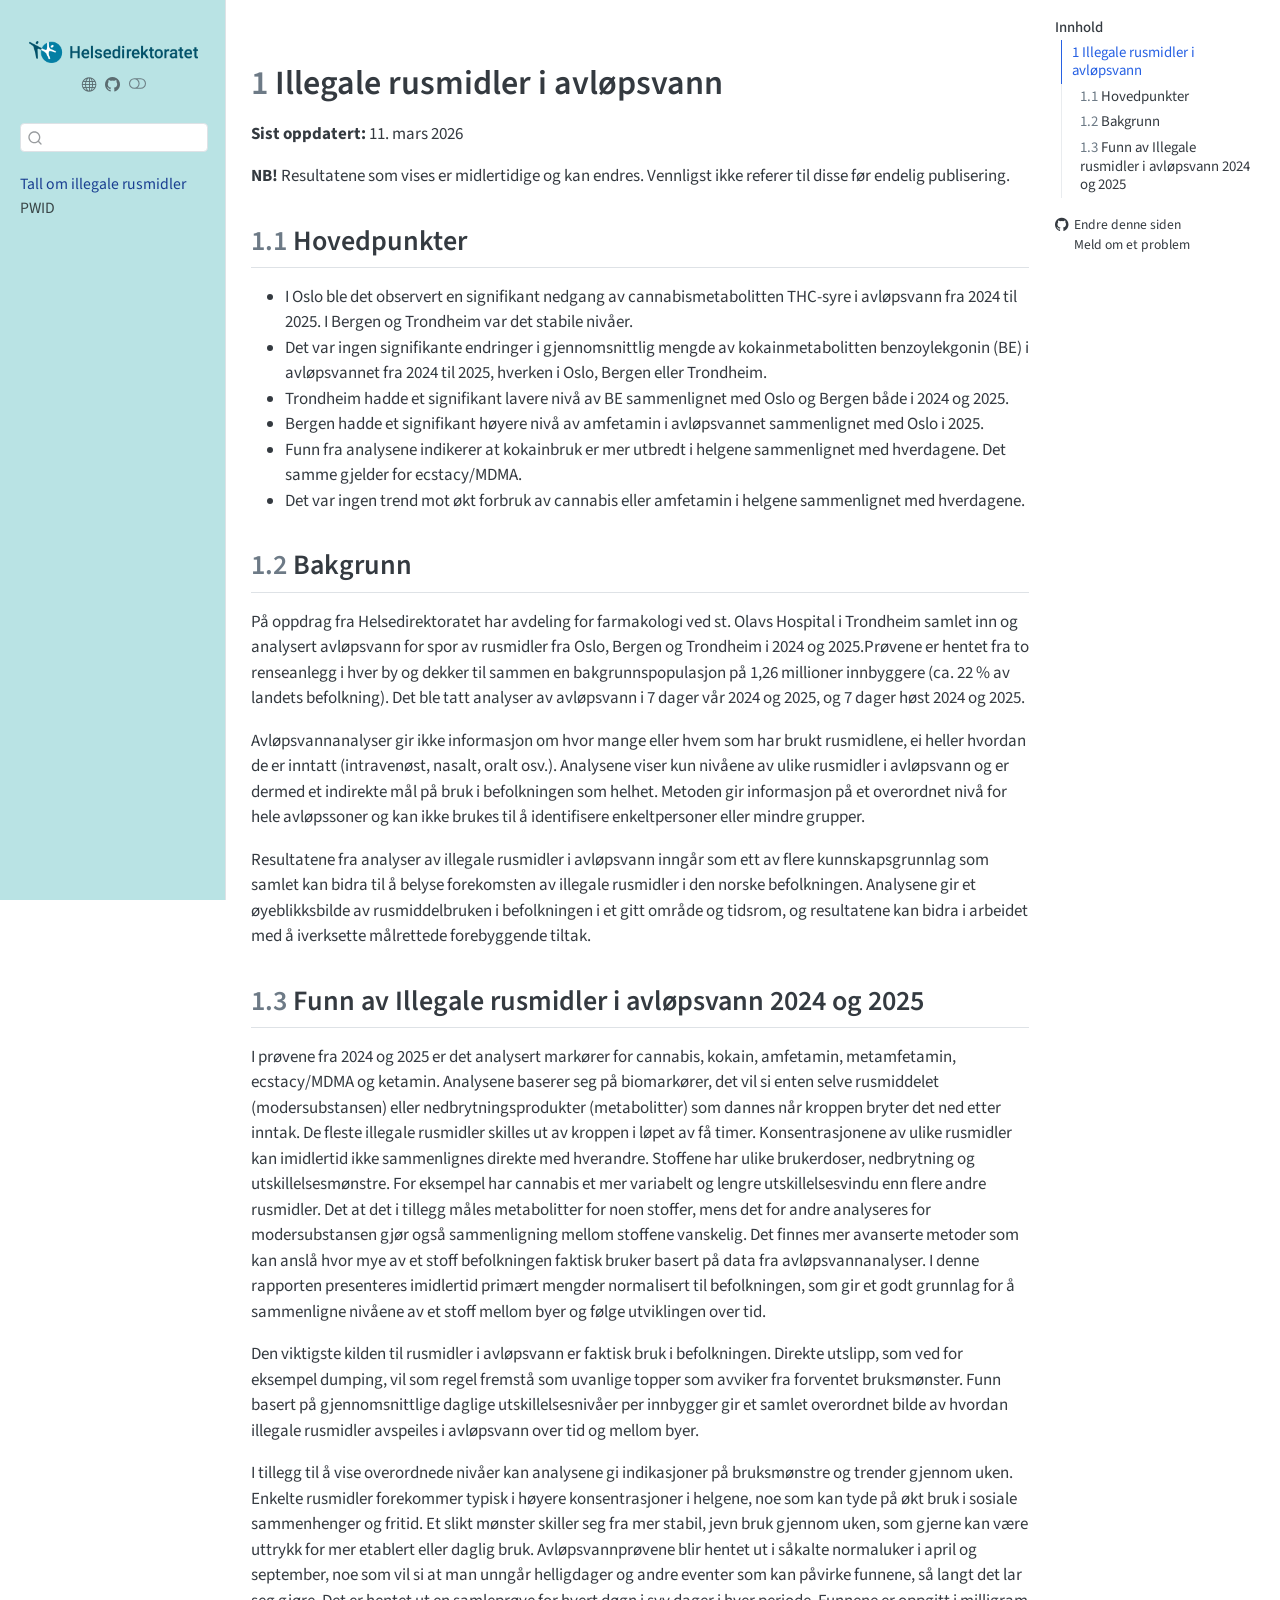
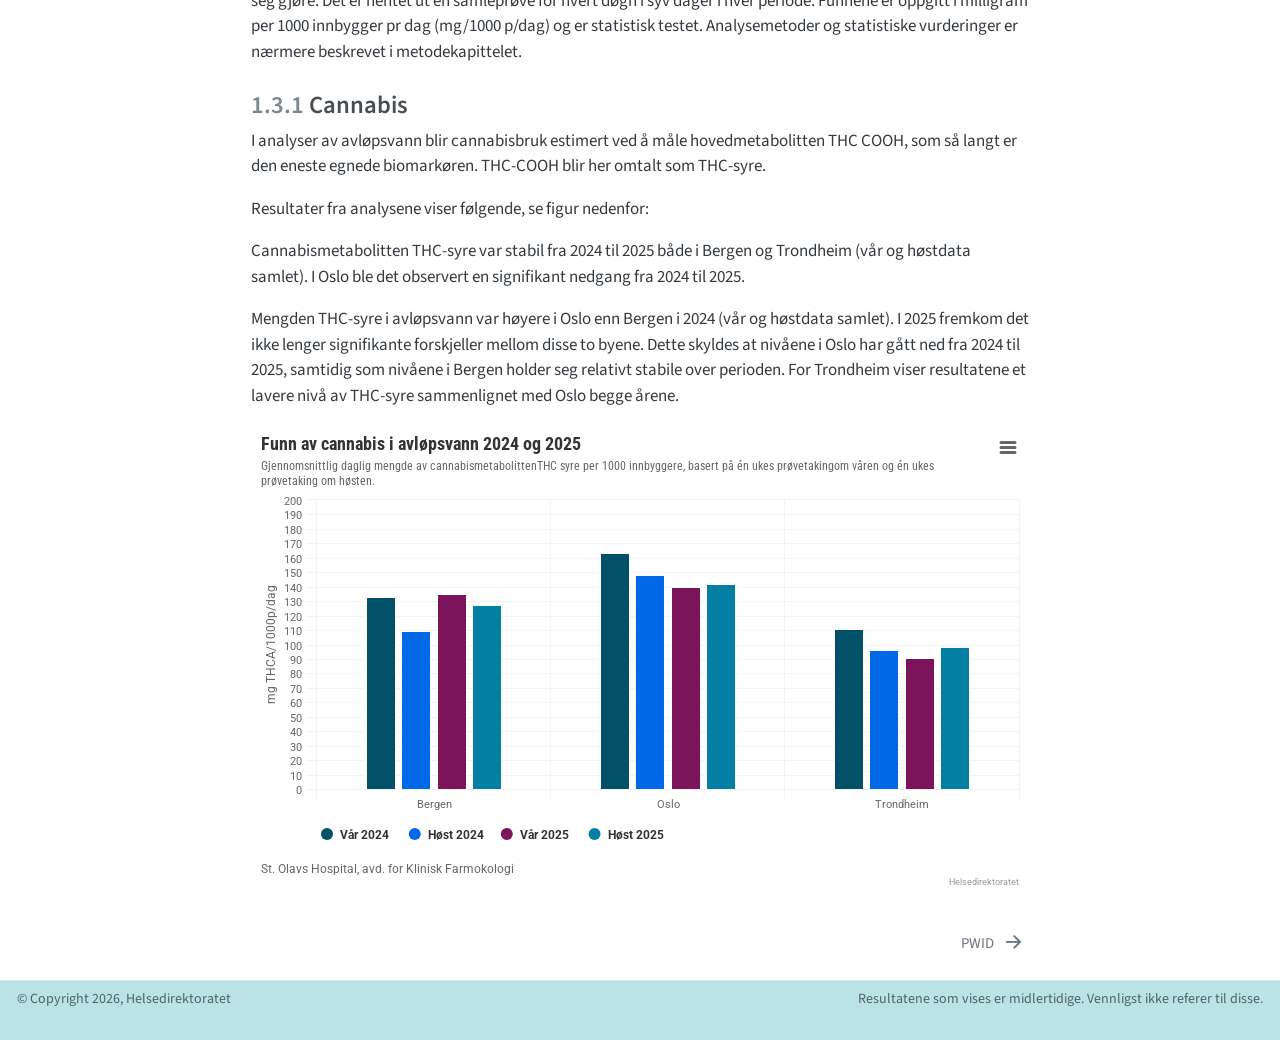
==== docs/xxxx/index.html @ 862db416 "Doc: Add PWID" ====
<!DOCTYPE html>
<html xmlns="http://www.w3.org/1999/xhtml" lang="nb" xml:lang="nb"><head>

<meta charset="utf-8">
<meta name="generator" content="quarto-1.7.31">

<meta name="viewport" content="width=device-width, initial-scale=1.0, user-scalable=yes">


<title>Illegale rusmidler i avløpsvann</title>
<style>
code{white-space: pre-wrap;}
span.smallcaps{font-variant: small-caps;}
div.columns{display: flex; gap: min(4vw, 1.5em);}
div.column{flex: auto; overflow-x: auto;}
div.hanging-indent{margin-left: 1.5em; text-indent: -1.5em;}
ul.task-list{list-style: none;}
ul.task-list li input[type="checkbox"] {
  width: 0.8em;
  margin: 0 0.8em 0.2em -1em; /* quarto-specific, see https://github.com/quarto-dev/quarto-cli/issues/4556 */ 
  vertical-align: middle;
}
</style>


<script src="site_libs/quarto-nav/quarto-nav.js"></script>
<script src="site_libs/clipboard/clipboard.min.js"></script>
<script src="site_libs/quarto-search/autocomplete.umd.js"></script>
<script src="site_libs/quarto-search/fuse.min.js"></script>
<script src="site_libs/quarto-search/quarto-search.js"></script>
<meta name="quarto:offset" content="./">
<link href="./pwid.html" rel="next">
<script src="site_libs/quarto-html/quarto.js" type="module"></script>
<script src="site_libs/quarto-html/tabsets/tabsets.js" type="module"></script>
<script src="site_libs/quarto-html/popper.min.js"></script>
<script src="site_libs/quarto-html/tippy.umd.min.js"></script>
<script src="site_libs/quarto-html/anchor.min.js"></script>
<link href="site_libs/quarto-html/tippy.css" rel="stylesheet">
<link href="site_libs/quarto-html/quarto-syntax-highlighting-e1a5c8363afafaef2c763b6775fbf3ca.css" rel="stylesheet" class="quarto-color-scheme" id="quarto-text-highlighting-styles">
<link href="site_libs/quarto-html/quarto-syntax-highlighting-dark-8ef56b68f8fa1e9d2ba328e99e439f80.css" rel="stylesheet" class="quarto-color-scheme quarto-color-alternate" id="quarto-text-highlighting-styles">
<link href="site_libs/quarto-html/quarto-syntax-highlighting-e1a5c8363afafaef2c763b6775fbf3ca.css" rel="stylesheet" class="quarto-color-scheme-extra" id="quarto-text-highlighting-styles">
<script src="site_libs/bootstrap/bootstrap.min.js"></script>
<link href="site_libs/bootstrap/bootstrap-icons.css" rel="stylesheet">
<link href="site_libs/bootstrap/bootstrap-5ebce737c451630e04c8a25c752bc3a4.min.css" rel="stylesheet" append-hash="true" class="quarto-color-scheme" id="quarto-bootstrap" data-mode="light">
<link href="site_libs/bootstrap/bootstrap-dark-c4351ed1343ed066347c7cedeca41dad.min.css" rel="stylesheet" append-hash="true" class="quarto-color-scheme quarto-color-alternate" id="quarto-bootstrap" data-mode="dark">
<link href="site_libs/bootstrap/bootstrap-5ebce737c451630e04c8a25c752bc3a4.min.css" rel="stylesheet" append-hash="true" class="quarto-color-scheme-extra" id="quarto-bootstrap" data-mode="light">
<script id="quarto-search-options" type="application/json">{
  "location": "sidebar",
  "copy-button": false,
  "collapse-after": 3,
  "panel-placement": "start",
  "type": "textbox",
  "limit": 50,
  "keyboard-shortcut": [
    "f",
    "/",
    "s"
  ],
  "show-item-context": false,
  "language": {
    "search-no-results-text": "Ingen resultater",
    "search-matching-documents-text": "Samsvarende dokumenter",
    "search-copy-link-title": "Kopier link for å søke",
    "search-hide-matches-text": "Skjul ytterlige resultater",
    "search-more-match-text": "annet resultat i dette dokumentet",
    "search-more-matches-text": "andre resultater i dette dokumentet",
    "search-clear-button-title": "Tøm",
    "search-text-placeholder": "",
    "search-detached-cancel-button-title": "Avbryt",
    "search-submit-button-title": "Send inn",
    "search-label": "Søk",
    "search-placeholder": "Søk"
  }
}</script>
<link href="site_libs/htmltools-fill-0.5.9/fill.css" rel="stylesheet">

<script src="site_libs/htmlwidgets-1.6.4/htmlwidgets.js"></script>

<script src="site_libs/jquery-3.5.1/jquery.min.js"></script>

<script src="site_libs/proj4js-2.3.15/proj4.js"></script>

<link href="site_libs/highcharts-9.3.1/css/motion.css" rel="stylesheet">

<script src="site_libs/highcharts-9.3.1/highcharts.js"></script>

<script src="site_libs/highcharts-9.3.1/highcharts-3d.js"></script>

<script src="site_libs/highcharts-9.3.1/highcharts-more.js"></script>

<script src="site_libs/highcharts-9.3.1/modules/stock.js"></script>

<script src="site_libs/highcharts-9.3.1/modules/map.js"></script>

<script src="site_libs/highcharts-9.3.1/modules/data.js"></script>

<script src="site_libs/highcharts-9.3.1/modules/exporting.js"></script>

<script src="site_libs/highcharts-9.3.1/modules/offline-exporting.js"></script>

<script src="site_libs/highcharts-9.3.1/modules/drilldown.js"></script>

<script src="site_libs/highcharts-9.3.1/modules/item-series.js"></script>

<script src="site_libs/highcharts-9.3.1/modules/overlapping-datalabels.js"></script>

<script src="site_libs/highcharts-9.3.1/modules/annotations.js"></script>

<script src="site_libs/highcharts-9.3.1/modules/export-data.js"></script>

<script src="site_libs/highcharts-9.3.1/modules/funnel.js"></script>

<script src="site_libs/highcharts-9.3.1/modules/heatmap.js"></script>

<script src="site_libs/highcharts-9.3.1/modules/treemap.js"></script>

<script src="site_libs/highcharts-9.3.1/modules/sankey.js"></script>

<script src="site_libs/highcharts-9.3.1/modules/dependency-wheel.js"></script>

<script src="site_libs/highcharts-9.3.1/modules/organization.js"></script>

<script src="site_libs/highcharts-9.3.1/modules/solid-gauge.js"></script>

<script src="site_libs/highcharts-9.3.1/modules/streamgraph.js"></script>

<script src="site_libs/highcharts-9.3.1/modules/sunburst.js"></script>

<script src="site_libs/highcharts-9.3.1/modules/vector.js"></script>

<script src="site_libs/highcharts-9.3.1/modules/wordcloud.js"></script>

<script src="site_libs/highcharts-9.3.1/modules/xrange.js"></script>

<script src="site_libs/highcharts-9.3.1/modules/tilemap.js"></script>

<script src="site_libs/highcharts-9.3.1/modules/venn.js"></script>

<script src="site_libs/highcharts-9.3.1/modules/gantt.js"></script>

<script src="site_libs/highcharts-9.3.1/modules/timeline.js"></script>

<script src="site_libs/highcharts-9.3.1/modules/parallel-coordinates.js"></script>

<script src="site_libs/highcharts-9.3.1/modules/bullet.js"></script>

<script src="site_libs/highcharts-9.3.1/modules/coloraxis.js"></script>

<script src="site_libs/highcharts-9.3.1/modules/dumbbell.js"></script>

<script src="site_libs/highcharts-9.3.1/modules/lollipop.js"></script>

<script src="site_libs/highcharts-9.3.1/modules/series-label.js"></script>

<script src="site_libs/highcharts-9.3.1/plugins/motion.js"></script>

<script src="site_libs/highcharts-9.3.1/custom/reset.js"></script>

<script src="site_libs/highcharts-9.3.1/modules/boost.js"></script>

<script src="site_libs/highchart-binding-0.9.4/highchart.js"></script>

<script src="site_libs/accessibility.js-9.3.1/accessibility.js"></script>



<link rel="stylesheet" href="styles.css">
<link rel="stylesheet" href="assets/sidebar.css">
</head>

<body class="nav-sidebar docked quarto-light"><script id="quarto-html-before-body" type="application/javascript">
    const toggleBodyColorMode = (bsSheetEl) => {
      const mode = bsSheetEl.getAttribute("data-mode");
      const bodyEl = window.document.querySelector("body");
      if (mode === "dark") {
        bodyEl.classList.add("quarto-dark");
        bodyEl.classList.remove("quarto-light");
      } else {
        bodyEl.classList.add("quarto-light");
        bodyEl.classList.remove("quarto-dark");
      }
    }
    const toggleBodyColorPrimary = () => {
      const bsSheetEl = window.document.querySelector("link#quarto-bootstrap:not([rel=disabled-stylesheet])");
      if (bsSheetEl) {
        toggleBodyColorMode(bsSheetEl);
      }
    }
    const setColorSchemeToggle = (alternate) => {
      const toggles = window.document.querySelectorAll('.quarto-color-scheme-toggle');
      for (let i=0; i < toggles.length; i++) {
        const toggle = toggles[i];
        if (toggle) {
          if (alternate) {
            toggle.classList.add("alternate");
          } else {
            toggle.classList.remove("alternate");
          }
        }
      }
    };
    const toggleColorMode = (alternate) => {
      // Switch the stylesheets
      const primaryStylesheets = window.document.querySelectorAll('link.quarto-color-scheme:not(.quarto-color-alternate)');
      const alternateStylesheets = window.document.querySelectorAll('link.quarto-color-scheme.quarto-color-alternate');
      manageTransitions('#quarto-margin-sidebar .nav-link', false);
      if (alternate) {
        // note: dark is layered on light, we don't disable primary!
        enableStylesheet(alternateStylesheets);
        for (const sheetNode of alternateStylesheets) {
          if (sheetNode.id === "quarto-bootstrap") {
            toggleBodyColorMode(sheetNode);
          }
        }
      } else {
        disableStylesheet(alternateStylesheets);
        enableStylesheet(primaryStylesheets)
        toggleBodyColorPrimary();
      }
      manageTransitions('#quarto-margin-sidebar .nav-link', true);
      // Switch the toggles
      setColorSchemeToggle(alternate)
      // Hack to workaround the fact that safari doesn't
      // properly recolor the scrollbar when toggling (#1455)
      if (navigator.userAgent.indexOf('Safari') > 0 && navigator.userAgent.indexOf('Chrome') == -1) {
        manageTransitions("body", false);
        window.scrollTo(0, 1);
        setTimeout(() => {
          window.scrollTo(0, 0);
          manageTransitions("body", true);
        }, 40);
      }
    }
    const disableStylesheet = (stylesheets) => {
      for (let i=0; i < stylesheets.length; i++) {
        const stylesheet = stylesheets[i];
        stylesheet.rel = 'disabled-stylesheet';
      }
    }
    const enableStylesheet = (stylesheets) => {
      for (let i=0; i < stylesheets.length; i++) {
        const stylesheet = stylesheets[i];
        if(stylesheet.rel !== 'stylesheet') { // for Chrome, which will still FOUC without this check
          stylesheet.rel = 'stylesheet';
        }
      }
    }
    const manageTransitions = (selector, allowTransitions) => {
      const els = window.document.querySelectorAll(selector);
      for (let i=0; i < els.length; i++) {
        const el = els[i];
        if (allowTransitions) {
          el.classList.remove('notransition');
        } else {
          el.classList.add('notransition');
        }
      }
    }
    const isFileUrl = () => {
      return window.location.protocol === 'file:';
    }
    const hasAlternateSentinel = () => {
      let styleSentinel = getColorSchemeSentinel();
      if (styleSentinel !== null) {
        return styleSentinel === "alternate";
      } else {
        return false;
      }
    }
    const setStyleSentinel = (alternate) => {
      const value = alternate ? "alternate" : "default";
      if (!isFileUrl()) {
        window.localStorage.setItem("quarto-color-scheme", value);
      } else {
        localAlternateSentinel = value;
      }
    }
    const getColorSchemeSentinel = () => {
      if (!isFileUrl()) {
        const storageValue = window.localStorage.getItem("quarto-color-scheme");
        return storageValue != null ? storageValue : localAlternateSentinel;
      } else {
        return localAlternateSentinel;
      }
    }
    const toggleGiscusIfUsed = (isAlternate, darkModeDefault) => {
      const baseTheme = document.querySelector('#giscus-base-theme')?.value ?? 'light';
      const alternateTheme = document.querySelector('#giscus-alt-theme')?.value ?? 'dark';
      let newTheme = '';
      if(authorPrefersDark) {
        newTheme = isAlternate ? baseTheme : alternateTheme;
      } else {
        newTheme = isAlternate ? alternateTheme : baseTheme;
      }
      const changeGiscusTheme = () => {
        // From: https://github.com/giscus/giscus/issues/336
        const sendMessage = (message) => {
          const iframe = document.querySelector('iframe.giscus-frame');
          if (!iframe) return;
          iframe.contentWindow.postMessage({ giscus: message }, 'https://giscus.app');
        }
        sendMessage({
          setConfig: {
            theme: newTheme
          }
        });
      }
      const isGiscussLoaded = window.document.querySelector('iframe.giscus-frame') !== null;
      if (isGiscussLoaded) {
        changeGiscusTheme();
      }
    };
    const authorPrefersDark = false;
    const darkModeDefault = authorPrefersDark;
      document.querySelector('link#quarto-text-highlighting-styles.quarto-color-scheme-extra').rel = 'disabled-stylesheet';
      document.querySelector('link#quarto-bootstrap.quarto-color-scheme-extra').rel = 'disabled-stylesheet';
    let localAlternateSentinel = darkModeDefault ? 'alternate' : 'default';
    // Dark / light mode switch
    window.quartoToggleColorScheme = () => {
      // Read the current dark / light value
      let toAlternate = !hasAlternateSentinel();
      toggleColorMode(toAlternate);
      setStyleSentinel(toAlternate);
      toggleGiscusIfUsed(toAlternate, darkModeDefault);
      window.dispatchEvent(new Event('resize'));
    };
    // Switch to dark mode if need be
    if (hasAlternateSentinel()) {
      toggleColorMode(true);
    } else {
      toggleColorMode(false);
    }
  </script>

<div id="quarto-search-results"></div>
  <header id="quarto-header" class="headroom fixed-top">
  <nav class="quarto-secondary-nav">
    <div class="container-fluid d-flex">
      <button type="button" class="quarto-btn-toggle btn" data-bs-toggle="collapse" role="button" data-bs-target=".quarto-sidebar-collapse-item" aria-controls="quarto-sidebar" aria-expanded="false" aria-label="Slå av eller på sidebarnavigering" onclick="if (window.quartoToggleHeadroom) { window.quartoToggleHeadroom(); }">
        <i class="bi bi-layout-text-sidebar-reverse"></i>
      </button>
        <nav class="quarto-page-breadcrumbs" aria-label="breadcrumb"><ol class="breadcrumb"><li class="breadcrumb-item"><a href="./index.html">Tall om illegale rusmidler</a></li></ol></nav>
        <a class="flex-grow-1" role="navigation" data-bs-toggle="collapse" data-bs-target=".quarto-sidebar-collapse-item" aria-controls="quarto-sidebar" aria-expanded="false" aria-label="Slå av eller på sidebarnavigering" onclick="if (window.quartoToggleHeadroom) { window.quartoToggleHeadroom(); }">      
        </a>
      <button type="button" class="btn quarto-search-button" aria-label="Søk" onclick="window.quartoOpenSearch();">
        <i class="bi bi-search"></i>
      </button>
    </div>
  </nav>
</header>
<!-- content -->
<div id="quarto-content" class="quarto-container page-columns page-rows-contents page-layout-article">
<!-- sidebar -->
  <nav id="quarto-sidebar" class="sidebar collapse collapse-horizontal quarto-sidebar-collapse-item sidebar-navigation docked overflow-auto">
    <div class="pt-lg-2 mt-2 text-center sidebar-header">
      <a href="./index.html" class="sidebar-logo-link">
      <img src="./assets/hdir-logo.png" alt="" class="sidebar-logo py-0 d-lg-inline d-none">
      </a>
      <div class="sidebar-tools-main tools-wide">
    <a href="https://www.hdir.no" title="Helsedirektoratet hjemmeside" class="quarto-navigation-tool px-1" aria-label="Helsedirektoratet hjemmeside"><i class="bi bi-globe"></i></a>
    <a href="https://github.com/folkehelsestats/toir" title="ToIR repo" class="quarto-navigation-tool px-1" aria-label="ToIR repo"><i class="bi bi-github"></i></a>
  <a href="" class="quarto-color-scheme-toggle quarto-navigation-tool  px-1" onclick="window.quartoToggleColorScheme(); return false;" title="Bytt mørk modus"><i class="bi"></i></a>
</div>
      </div>
        <div class="mt-2 flex-shrink-0 align-items-center">
        <div class="sidebar-search">
        <div id="quarto-search" class="" title="Søk"></div>
        </div>
        </div>
    <div class="sidebar-menu-container"> 
    <ul class="list-unstyled mt-1">
        <li class="sidebar-item">
  <div class="sidebar-item-container"> 
  <a href="./index.html" class="sidebar-item-text sidebar-link active">
 <span class="menu-text">Tall om illegale rusmidler</span></a>
  </div>
</li>
        <li class="sidebar-item">
  <div class="sidebar-item-container"> 
  <a href="./pwid.html" class="sidebar-item-text sidebar-link">
 <span class="menu-text">PWID</span></a>
  </div>
</li>
    </ul>
    </div>
</nav>
<div id="quarto-sidebar-glass" class="quarto-sidebar-collapse-item" data-bs-toggle="collapse" data-bs-target=".quarto-sidebar-collapse-item"></div>
<!-- margin-sidebar -->
    <div id="quarto-margin-sidebar" class="sidebar margin-sidebar">
        <nav id="TOC" role="doc-toc" class="toc-active" data-toc-expanded="1">
    <h2 id="toc-title">Innhold</h2>
   
  <ul>
  <li><a href="#illegale-rusmidler-i-avløpsvann" id="toc-illegale-rusmidler-i-avløpsvann" class="nav-link active" data-scroll-target="#illegale-rusmidler-i-avløpsvann"><span class="header-section-number">1</span> Illegale rusmidler i avløpsvann</a>
  <ul class="collapse">
  <li><a href="#hovedpunkter" id="toc-hovedpunkter" class="nav-link" data-scroll-target="#hovedpunkter"><span class="header-section-number">1.1</span> Hovedpunkter</a></li>
  <li><a href="#bakgrunn" id="toc-bakgrunn" class="nav-link" data-scroll-target="#bakgrunn"><span class="header-section-number">1.2</span> Bakgrunn</a></li>
  <li><a href="#funn-av-illegale-rusmidler-i-avløpsvann-2024-og-2025" id="toc-funn-av-illegale-rusmidler-i-avløpsvann-2024-og-2025" class="nav-link" data-scroll-target="#funn-av-illegale-rusmidler-i-avløpsvann-2024-og-2025"><span class="header-section-number">1.3</span> Funn av Illegale rusmidler i avløpsvann 2024 og 2025</a>
  <ul class="collapse">
  <li><a href="#cannabis" id="toc-cannabis" class="nav-link" data-scroll-target="#cannabis"><span class="header-section-number">1.3.1</span> Cannabis</a></li>
  </ul></li>
  </ul></li>
  </ul>
<div class="toc-actions"><ul><li><a href="https://github.com/folkehelsestats/toir/edit/main/index.qmd" class="toc-action"><i class="bi bi-github"></i>Endre denne siden</a></li><li><a href="https://github.com/folkehelsestats/toir/issues/new" class="toc-action"><i class="bi empty"></i>Meld om et problem</a></li></ul></div></nav>
    </div>
<!-- main -->
<main class="content" id="quarto-document-content"><header id="title-block-header" class="quarto-title-block"></header>





<section id="illegale-rusmidler-i-avløpsvann" class="level1" data-number="1">
<h1 data-number="1"><span class="header-section-number">1</span> Illegale rusmidler i avløpsvann</h1>
<p><strong>Sist oppdatert:</strong> 11. mars 2026</p>
<p><strong>NB!</strong> Resultatene som vises er midlertidige og kan endres. Vennligst ikke referer til disse før endelig publisering.</p>
<section id="hovedpunkter" class="level2" data-number="1.1">
<h2 data-number="1.1" class="anchored" data-anchor-id="hovedpunkter"><span class="header-section-number">1.1</span> Hovedpunkter</h2>
<ul>
<li>I Oslo ble det observert en signifikant nedgang av cannabismetabolitten THC-syre i avløpsvann fra 2024 til 2025. I Bergen og Trondheim var det stabile nivåer.</li>
<li>Det var ingen signifikante endringer i gjennomsnittlig mengde av kokainmetabolitten benzoylekgonin (BE) i avløpsvannet fra 2024 til 2025, hverken i Oslo, Bergen eller Trondheim.</li>
<li>Trondheim hadde et signifikant lavere nivå av BE sammenlignet med Oslo og Bergen både i 2024 og 2025.</li>
<li>Bergen hadde et signifikant høyere nivå av amfetamin i avløpsvannet sammenlignet med Oslo i 2025.</li>
<li>Funn fra analysene indikerer at kokainbruk er mer utbredt i helgene sammenlignet med hverdagene. Det samme gjelder for ecstacy/MDMA.</li>
<li>Det var ingen trend mot økt forbruk av cannabis eller amfetamin i helgene sammenlignet med hverdagene.</li>
</ul>
</section>
<section id="bakgrunn" class="level2" data-number="1.2">
<h2 data-number="1.2" class="anchored" data-anchor-id="bakgrunn"><span class="header-section-number">1.2</span> Bakgrunn</h2>
<p>På oppdrag fra Helsedirektoratet har avdeling for farmakologi ved st. Olavs Hospital i Trondheim samlet inn og analysert avløpsvann for spor av rusmidler fra Oslo, Bergen og Trondheim i 2024 og 2025.Prøvene er hentet fra to renseanlegg i hver by og dekker til sammen en bakgrunnspopulasjon på 1,26 millioner innbyggere (ca. 22 % av landets befolkning). Det ble tatt analyser av avløpsvann i 7 dager vår 2024 og 2025, og 7 dager høst 2024 og 2025.</p>
<p>Avløpsvannanalyser gir ikke informasjon om hvor mange eller hvem som har brukt rusmidlene, ei heller hvordan de er inntatt (intravenøst, nasalt, oralt osv.). Analysene viser kun nivåene av ulike rusmidler i avløpsvann og er dermed et indirekte mål på bruk i befolkningen som helhet. Metoden gir informasjon på et overordnet nivå for hele avløpssoner og kan ikke brukes til å identifisere enkeltpersoner eller mindre grupper.</p>
<p>Resultatene fra analyser av illegale rusmidler i avløpsvann inngår som ett av flere kunnskapsgrunnlag som samlet kan bidra til å belyse forekomsten av illegale rusmidler i den norske befolkningen. Analysene gir et øyeblikksbilde av rusmiddelbruken i befolkningen i et gitt område og tidsrom, og resultatene kan bidra i arbeidet med å iverksette målrettede forebyggende tiltak.</p>
</section>
<section id="funn-av-illegale-rusmidler-i-avløpsvann-2024-og-2025" class="level2" data-number="1.3">
<h2 data-number="1.3" class="anchored" data-anchor-id="funn-av-illegale-rusmidler-i-avløpsvann-2024-og-2025"><span class="header-section-number">1.3</span> Funn av Illegale rusmidler i avløpsvann 2024 og 2025</h2>
<p>I prøvene fra 2024 og 2025 er det analysert markører for cannabis, kokain, amfetamin, metamfetamin, ecstacy/MDMA og ketamin. Analysene baserer seg på biomarkører, det vil si enten selve rusmiddelet (modersubstansen) eller nedbrytningsprodukter (metabolitter) som dannes når kroppen bryter det ned etter inntak. De fleste illegale rusmidler skilles ut av kroppen i løpet av få timer. Konsentrasjonene av ulike rusmidler kan imidlertid ikke sammenlignes direkte med hverandre. Stoffene har ulike brukerdoser, nedbrytning og utskillelsesmønstre. For eksempel har cannabis et mer variabelt og lengre utskillelsesvindu enn flere andre rusmidler. Det at det i tillegg måles metabolitter for noen stoffer, mens det for andre analyseres for modersubstansen gjør også sammenligning mellom stoffene vanskelig. Det finnes mer avanserte metoder som kan anslå hvor mye av et stoff befolkningen faktisk bruker basert på data fra avløpsvannanalyser. I denne rapporten presenteres imidlertid primært mengder normalisert til befolkningen, som gir et godt grunnlag for å sammenligne nivåene av et stoff mellom byer og følge utviklingen over tid.</p>
<p>Den viktigste kilden til rusmidler i avløpsvann er faktisk bruk i befolkningen. Direkte utslipp, som ved for eksempel dumping, vil som regel fremstå som uvanlige topper som avviker fra forventet bruksmønster. Funn basert på gjennomsnittlige daglige utskillelsesnivåer per innbygger gir et samlet overordnet bilde av hvordan illegale rusmidler avspeiles i avløpsvann over tid og mellom byer.</p>
<p>I tillegg til å vise overordnede nivåer kan analysene gi indikasjoner på bruksmønstre og trender gjennom uken. Enkelte rusmidler forekommer typisk i høyere konsentrasjoner i helgene, noe som kan tyde på økt bruk i sosiale sammenhenger og fritid. Et slikt mønster skiller seg fra mer stabil, jevn bruk gjennom uken, som gjerne kan være uttrykk for mer etablert eller daglig bruk. Avløpsvannprøvene blir hentet ut i såkalte normaluker i april og september, noe som vil si at man unngår helligdager og andre eventer som kan påvirke funnene, så langt det lar seg gjøre. Det er hentet ut en samleprøve for hvert døgn i syv dager i hver periode. Funnene er oppgitt i milligram per 1000 innbygger pr dag (mg/1000 p/dag) og er statistisk testet. Analysemetoder og statistiske vurderinger er nærmere beskrevet i metodekapittelet.</p>
<section id="cannabis" class="level3" data-number="1.3.1">
<h3 data-number="1.3.1" class="anchored" data-anchor-id="cannabis"><span class="header-section-number">1.3.1</span> Cannabis</h3>
<p>I analyser av avløpsvann blir cannabisbruk estimert ved å måle hovedmetabolitten THC COOH, som så langt er den eneste egnede biomarkøren. THC-COOH blir her omtalt som THC-syre.</p>
<p>Resultater fra analysene viser følgende, se figur nedenfor:</p>
<p>Cannabismetabolitten THC-syre var stabil fra 2024 til 2025 både i Bergen og Trondheim (vår og høstdata samlet). I Oslo ble det observert en signifikant nedgang fra 2024 til 2025.</p>
<p>Mengden THC-syre i avløpsvann var høyere i Oslo enn Bergen i 2024 (vår og høstdata samlet). I 2025 fremkom det ikke lenger signifikante forskjeller mellom disse to byene. Dette skyldes at nivåene i Oslo har gått ned fra 2024 til 2025, samtidig som nivåene i Bergen holder seg relativt stabile over perioden. For Trondheim viser resultatene et lavere nivå av THC-syre sammenlignet med Oslo begge årene.</p>
<div class="cell">
<div class="cell-output-display">
<div class="highchart html-widget html-fill-item" id="htmlwidget-53296869362941bd651f" style="width:100%;height:464px;"></div>
<script type="application/json" data-for="htmlwidget-53296869362941bd651f">{"x":{"hc_opts":{"chart":{"reflow":true,"inverted":false},"title":{"text":"Funn av cannabis i avløpsvann 2024 og 2025"},"yAxis":{"title":{"text":"mg THCA/1000p/dag"},"labels":{"format":"{value}"},"tickInterval":10,"min":0,"max":200},"credits":{"enabled":true,"text":"Helsedirektoratet","href":"https://www.helsedirektoratet.no/"},"exporting":{"enabled":true,"filename":"highdir-figure","accessibility":{"enabled":true}},"boost":{"enabled":false},"plotOptions":{"series":{"label":{"enabled":false},"turboThreshold":0},"treemap":{"layoutAlgorithm":"squarified"}},"xAxis":{"title":{"text":null},"categories":["Bergen","Oslo","Trondheim"],"tickInterval":1,"labels":{"step":1}},"subtitle":{"text":"Gjennomsnittlig daglig mengde av cannabismetabolittenTHC syre per 1000 innbyggere, basert på én ukes prøvetakingom våren og én ukes prøvetaking om høsten."},"caption":{"text":"St. Olavs Hospital, avd. for Klinisk Farmokologi"},"tooltip":{"useHTML":true,"shared":true,"headerFormat":"<span style=\"font-size:14px;font-weight:bold;\">{point.key}<\/span><br/>","pointFormat":"<span style=\"color:{series.color}\">●<\/span> <span style=\"color:black\">{series.name}<\/span>: <b>{point.y}<\/b><br/>"},"legend":{"align":"left","verticalAlign":"bottom","layout":"horizontal","x":50,"y":0},"series":[{"group":"group","data":[{"ukedag":"uke","by":"Bergen","tid":"Vår 2024","kort":"V24","val":133,"x_index":0,"x":0,"y":133},{"ukedag":"uke","by":"Oslo","tid":"Vår 2024","kort":"V24","val":163,"x_index":1,"x":1,"y":163},{"ukedag":"uke","by":"Trondheim","tid":"Vår 2024","kort":"V24","val":111,"x_index":2,"x":2,"y":111}],"type":"column","name":"Vår 2024","color":"#025169","states":{"hover":{"brightness":0.2}},"point":{"events":{"mouseOver":"function(){\n         var c=this.series.chart, i=this.x;\n         c.xAxis[0].removePlotBand('hb');\n         c.xAxis[0].addPlotBand({id:'hb',from:i-0.4,to:i+0.4,\n           color:'rgba(204, 211, 255, 0.25)',zIndex:0});\n       }","mouseOut":"function(){ this.series.chart.xAxis[0].removePlotBand('hb'); }"}}},{"group":"group","data":[{"ukedag":"uke","by":"Bergen","tid":"Høst 2024","kort":"H24","val":109,"x_index":0,"x":0,"y":109},{"ukedag":"uke","by":"Oslo","tid":"Høst 2024","kort":"H24","val":148,"x_index":1,"x":1,"y":148},{"ukedag":"uke","by":"Trondheim","tid":"Høst 2024","kort":"H24","val":96,"x_index":2,"x":2,"y":96}],"type":"column","name":"Høst 2024","color":"#0069E8","states":{"hover":{"brightness":0.2}},"point":{"events":{"mouseOver":"function(){\n         var c=this.series.chart, i=this.x;\n         c.xAxis[0].removePlotBand('hb');\n         c.xAxis[0].addPlotBand({id:'hb',from:i-0.4,to:i+0.4,\n           color:'rgba(204, 211, 255, 0.25)',zIndex:0});\n       }","mouseOut":"function(){ this.series.chart.xAxis[0].removePlotBand('hb'); }"}}},{"group":"group","data":[{"ukedag":"uke","by":"Bergen","tid":"Vår 2025","kort":"V25","val":135,"x_index":0,"x":0,"y":135},{"ukedag":"uke","by":"Oslo","tid":"Vår 2025","kort":"V25","val":140,"x_index":1,"x":1,"y":140},{"ukedag":"uke","by":"Trondheim","tid":"Vår 2025","kort":"V25","val":91,"x_index":2,"x":2,"y":91}],"type":"column","name":"Vår 2025","color":"#7C145C","states":{"hover":{"brightness":0.2}},"point":{"events":{"mouseOver":"function(){\n         var c=this.series.chart, i=this.x;\n         c.xAxis[0].removePlotBand('hb');\n         c.xAxis[0].addPlotBand({id:'hb',from:i-0.4,to:i+0.4,\n           color:'rgba(204, 211, 255, 0.25)',zIndex:0});\n       }","mouseOut":"function(){ this.series.chart.xAxis[0].removePlotBand('hb'); }"}}},{"group":"group","data":[{"ukedag":"uke","by":"Bergen","tid":"Høst 2025","kort":"H25","val":127,"x_index":0,"x":0,"y":127},{"ukedag":"uke","by":"Oslo","tid":"Høst 2025","kort":"H25","val":142,"x_index":1,"x":1,"y":142},{"ukedag":"uke","by":"Trondheim","tid":"Høst 2025","kort":"H25","val":98,"x_index":2,"x":2,"y":98}],"type":"column","name":"Høst 2025","color":"#047FA4","states":{"hover":{"brightness":0.2}},"point":{"events":{"mouseOver":"function(){\n         var c=this.series.chart, i=this.x;\n         c.xAxis[0].removePlotBand('hb');\n         c.xAxis[0].addPlotBand({id:'hb',from:i-0.4,to:i+0.4,\n           color:'rgba(204, 211, 255, 0.25)',zIndex:0});\n       }","mouseOut":"function(){ this.series.chart.xAxis[0].removePlotBand('hb'); }"}}}]},"theme":{"colors":["#d35400","#2980b9","#2ecc71","#f1c40f","#2c3e50","#7f8c8d"],"chart":{"style":{"fontFamily":"Roboto","color":"#666666"}},"title":{"align":"left","style":{"fontFamily":"Roboto Condensed","fontWeight":"bold"}},"subtitle":{"align":"left","style":{"fontFamily":"Roboto Condensed"}},"legend":{"align":"right","verticalAlign":"bottom"},"xAxis":{"gridLineWidth":1,"gridLineColor":"#F3F3F3","lineColor":"#F3F3F3","minorGridLineColor":"#F3F3F3","tickColor":"#F3F3F3","tickWidth":1},"yAxis":{"gridLineColor":"#F3F3F3","lineColor":"#F3F3F3","minorGridLineColor":"#F3F3F3","tickColor":"#F3F3F3","tickWidth":1},"plotOptions":{"line":{"marker":{"enabled":false}},"spline":{"marker":{"enabled":false}},"area":{"marker":{"enabled":false}},"areaspline":{"marker":{"enabled":false}},"arearange":{"marker":{"enabled":false}},"bubble":{"maxSize":"10%"}}},"conf_opts":{"global":{"Date":null,"VMLRadialGradientURL":"http =//code.highcharts.com/list(version)/gfx/vml-radial-gradient.png","canvasToolsURL":"http =//code.highcharts.com/list(version)/modules/canvas-tools.js","getTimezoneOffset":null,"timezoneOffset":0,"useUTC":true},"lang":{"contextButtonTitle":"Chart context menu","decimalPoint":".","downloadCSV":"Download CSV","downloadJPEG":"Download JPEG image","downloadPDF":"Download PDF document","downloadPNG":"Download PNG image","downloadSVG":"Download SVG vector image","downloadXLS":"Download XLS","drillUpText":"◁ Back to {series.name}","exitFullscreen":"Exit from full screen","exportData":{"annotationHeader":"Annotations","categoryDatetimeHeader":"DateTime","categoryHeader":"Category"},"hideData":"Hide data table","invalidDate":null,"loading":"Loading...","months":["January","February","March","April","May","June","July","August","September","October","November","December"],"noData":"No data to display","numericSymbolMagnitude":1000,"numericSymbols":["k","M","G","T","P","E"],"printChart":"Print chart","resetZoom":"Reset zoom","resetZoomTitle":"Reset zoom level 1:1","shortMonths":["Jan","Feb","Mar","Apr","May","Jun","Jul","Aug","Sep","Oct","Nov","Dec"],"shortWeekdays":["Sat","Sun","Mon","Tue","Wed","Thu","Fri"],"thousandsSep":" ","viewData":"View data table","viewFullscreen":"View in full screen","weekdays":["Sunday","Monday","Tuesday","Wednesday","Thursday","Friday","Saturday"]}},"type":"chart","fonts":["Roboto","Roboto+Condensed"],"debug":false},"evals":["hc_opts.series.0.point.events.mouseOver","hc_opts.series.0.point.events.mouseOut","hc_opts.series.1.point.events.mouseOver","hc_opts.series.1.point.events.mouseOut","hc_opts.series.2.point.events.mouseOver","hc_opts.series.2.point.events.mouseOut","hc_opts.series.3.point.events.mouseOver","hc_opts.series.3.point.events.mouseOut"],"jsHooks":[]}</script>
</div>
</div>


</section>
</section>
</section>

</main> <!-- /main -->
<script id="quarto-html-after-body" type="application/javascript">
  window.document.addEventListener("DOMContentLoaded", function (event) {
    // Ensure there is a toggle, if there isn't float one in the top right
    if (window.document.querySelector('.quarto-color-scheme-toggle') === null) {
      const a = window.document.createElement('a');
      a.classList.add('top-right');
      a.classList.add('quarto-color-scheme-toggle');
      a.href = "";
      a.onclick = function() { try { window.quartoToggleColorScheme(); } catch {} return false; };
      const i = window.document.createElement("i");
      i.classList.add('bi');
      a.appendChild(i);
      window.document.body.appendChild(a);
    }
    setColorSchemeToggle(hasAlternateSentinel())
    const icon = "";
    const anchorJS = new window.AnchorJS();
    anchorJS.options = {
      placement: 'right',
      icon: icon
    };
    anchorJS.add('.anchored');
    const isCodeAnnotation = (el) => {
      for (const clz of el.classList) {
        if (clz.startsWith('code-annotation-')) {                     
          return true;
        }
      }
      return false;
    }
    const onCopySuccess = function(e) {
      // button target
      const button = e.trigger;
      // don't keep focus
      button.blur();
      // flash "checked"
      button.classList.add('code-copy-button-checked');
      var currentTitle = button.getAttribute("title");
      button.setAttribute("title", "Kopiert!");
      let tooltip;
      if (window.bootstrap) {
        button.setAttribute("data-bs-toggle", "tooltip");
        button.setAttribute("data-bs-placement", "left");
        button.setAttribute("data-bs-title", "Kopiert!");
        tooltip = new bootstrap.Tooltip(button, 
          { trigger: "manual", 
            customClass: "code-copy-button-tooltip",
            offset: [0, -8]});
        tooltip.show();    
      }
      setTimeout(function() {
        if (tooltip) {
          tooltip.hide();
          button.removeAttribute("data-bs-title");
          button.removeAttribute("data-bs-toggle");
          button.removeAttribute("data-bs-placement");
        }
        button.setAttribute("title", currentTitle);
        button.classList.remove('code-copy-button-checked');
      }, 1000);
      // clear code selection
      e.clearSelection();
    }
    const getTextToCopy = function(trigger) {
        const codeEl = trigger.previousElementSibling.cloneNode(true);
        for (const childEl of codeEl.children) {
          if (isCodeAnnotation(childEl)) {
            childEl.remove();
          }
        }
        return codeEl.innerText;
    }
    const clipboard = new window.ClipboardJS('.code-copy-button:not([data-in-quarto-modal])', {
      text: getTextToCopy
    });
    clipboard.on('success', onCopySuccess);
    if (window.document.getElementById('quarto-embedded-source-code-modal')) {
      const clipboardModal = new window.ClipboardJS('.code-copy-button[data-in-quarto-modal]', {
        text: getTextToCopy,
        container: window.document.getElementById('quarto-embedded-source-code-modal')
      });
      clipboardModal.on('success', onCopySuccess);
    }
      var localhostRegex = new RegExp(/^(?:http|https):\/\/localhost\:?[0-9]*\//);
      var mailtoRegex = new RegExp(/^mailto:/);
        var filterRegex = new RegExp("https:\/\/www\.helsedirektoratet\.no\/rapporter\/tall-om-illegale-rusmidler");
      var isInternal = (href) => {
          return filterRegex.test(href) || localhostRegex.test(href) || mailtoRegex.test(href);
      }
      // Inspect non-navigation links and adorn them if external
     var links = window.document.querySelectorAll('a[href]:not(.nav-link):not(.navbar-brand):not(.toc-action):not(.sidebar-link):not(.sidebar-item-toggle):not(.pagination-link):not(.no-external):not([aria-hidden]):not(.dropdown-item):not(.quarto-navigation-tool):not(.about-link)');
      for (var i=0; i<links.length; i++) {
        const link = links[i];
        if (!isInternal(link.href)) {
          // undo the damage that might have been done by quarto-nav.js in the case of
          // links that we want to consider external
          if (link.dataset.originalHref !== undefined) {
            link.href = link.dataset.originalHref;
          }
        }
      }
    function tippyHover(el, contentFn, onTriggerFn, onUntriggerFn) {
      const config = {
        allowHTML: true,
        maxWidth: 500,
        delay: 100,
        arrow: false,
        appendTo: function(el) {
            return el.parentElement;
        },
        interactive: true,
        interactiveBorder: 10,
        theme: 'quarto',
        placement: 'bottom-start',
      };
      if (contentFn) {
        config.content = contentFn;
      }
      if (onTriggerFn) {
        config.onTrigger = onTriggerFn;
      }
      if (onUntriggerFn) {
        config.onUntrigger = onUntriggerFn;
      }
      window.tippy(el, config); 
    }
    const noterefs = window.document.querySelectorAll('a[role="doc-noteref"]');
    for (var i=0; i<noterefs.length; i++) {
      const ref = noterefs[i];
      tippyHover(ref, function() {
        // use id or data attribute instead here
        let href = ref.getAttribute('data-footnote-href') || ref.getAttribute('href');
        try { href = new URL(href).hash; } catch {}
        const id = href.replace(/^#\/?/, "");
        const note = window.document.getElementById(id);
        if (note) {
          return note.innerHTML;
        } else {
          return "";
        }
      });
    }
    const xrefs = window.document.querySelectorAll('a.quarto-xref');
    const processXRef = (id, note) => {
      // Strip column container classes
      const stripColumnClz = (el) => {
        el.classList.remove("page-full", "page-columns");
        if (el.children) {
          for (const child of el.children) {
            stripColumnClz(child);
          }
        }
      }
      stripColumnClz(note)
      if (id === null || id.startsWith('sec-')) {
        // Special case sections, only their first couple elements
        const container = document.createElement("div");
        if (note.children && note.children.length > 2) {
          container.appendChild(note.children[0].cloneNode(true));
          for (let i = 1; i < note.children.length; i++) {
            const child = note.children[i];
            if (child.tagName === "P" && child.innerText === "") {
              continue;
            } else {
              container.appendChild(child.cloneNode(true));
              break;
            }
          }
          if (window.Quarto?.typesetMath) {
            window.Quarto.typesetMath(container);
          }
          return container.innerHTML
        } else {
          if (window.Quarto?.typesetMath) {
            window.Quarto.typesetMath(note);
          }
          return note.innerHTML;
        }
      } else {
        // Remove any anchor links if they are present
        const anchorLink = note.querySelector('a.anchorjs-link');
        if (anchorLink) {
          anchorLink.remove();
        }
        if (window.Quarto?.typesetMath) {
          window.Quarto.typesetMath(note);
        }
        if (note.classList.contains("callout")) {
          return note.outerHTML;
        } else {
          return note.innerHTML;
        }
      }
    }
    for (var i=0; i<xrefs.length; i++) {
      const xref = xrefs[i];
      tippyHover(xref, undefined, function(instance) {
        instance.disable();
        let url = xref.getAttribute('href');
        let hash = undefined; 
        if (url.startsWith('#')) {
          hash = url;
        } else {
          try { hash = new URL(url).hash; } catch {}
        }
        if (hash) {
          const id = hash.replace(/^#\/?/, "");
          const note = window.document.getElementById(id);
          if (note !== null) {
            try {
              const html = processXRef(id, note.cloneNode(true));
              instance.setContent(html);
            } finally {
              instance.enable();
              instance.show();
            }
          } else {
            // See if we can fetch this
            fetch(url.split('#')[0])
            .then(res => res.text())
            .then(html => {
              const parser = new DOMParser();
              const htmlDoc = parser.parseFromString(html, "text/html");
              const note = htmlDoc.getElementById(id);
              if (note !== null) {
                const html = processXRef(id, note);
                instance.setContent(html);
              } 
            }).finally(() => {
              instance.enable();
              instance.show();
            });
          }
        } else {
          // See if we can fetch a full url (with no hash to target)
          // This is a special case and we should probably do some content thinning / targeting
          fetch(url)
          .then(res => res.text())
          .then(html => {
            const parser = new DOMParser();
            const htmlDoc = parser.parseFromString(html, "text/html");
            const note = htmlDoc.querySelector('main.content');
            if (note !== null) {
              // This should only happen for chapter cross references
              // (since there is no id in the URL)
              // remove the first header
              if (note.children.length > 0 && note.children[0].tagName === "HEADER") {
                note.children[0].remove();
              }
              const html = processXRef(null, note);
              instance.setContent(html);
            } 
          }).finally(() => {
            instance.enable();
            instance.show();
          });
        }
      }, function(instance) {
      });
    }
        let selectedAnnoteEl;
        const selectorForAnnotation = ( cell, annotation) => {
          let cellAttr = 'data-code-cell="' + cell + '"';
          let lineAttr = 'data-code-annotation="' +  annotation + '"';
          const selector = 'span[' + cellAttr + '][' + lineAttr + ']';
          return selector;
        }
        const selectCodeLines = (annoteEl) => {
          const doc = window.document;
          const targetCell = annoteEl.getAttribute("data-target-cell");
          const targetAnnotation = annoteEl.getAttribute("data-target-annotation");
          const annoteSpan = window.document.querySelector(selectorForAnnotation(targetCell, targetAnnotation));
          const lines = annoteSpan.getAttribute("data-code-lines").split(",");
          const lineIds = lines.map((line) => {
            return targetCell + "-" + line;
          })
          let top = null;
          let height = null;
          let parent = null;
          if (lineIds.length > 0) {
              //compute the position of the single el (top and bottom and make a div)
              const el = window.document.getElementById(lineIds[0]);
              top = el.offsetTop;
              height = el.offsetHeight;
              parent = el.parentElement.parentElement;
            if (lineIds.length > 1) {
              const lastEl = window.document.getElementById(lineIds[lineIds.length - 1]);
              const bottom = lastEl.offsetTop + lastEl.offsetHeight;
              height = bottom - top;
            }
            if (top !== null && height !== null && parent !== null) {
              // cook up a div (if necessary) and position it 
              let div = window.document.getElementById("code-annotation-line-highlight");
              if (div === null) {
                div = window.document.createElement("div");
                div.setAttribute("id", "code-annotation-line-highlight");
                div.style.position = 'absolute';
                parent.appendChild(div);
              }
              div.style.top = top - 2 + "px";
              div.style.height = height + 4 + "px";
              div.style.left = 0;
              let gutterDiv = window.document.getElementById("code-annotation-line-highlight-gutter");
              if (gutterDiv === null) {
                gutterDiv = window.document.createElement("div");
                gutterDiv.setAttribute("id", "code-annotation-line-highlight-gutter");
                gutterDiv.style.position = 'absolute';
                const codeCell = window.document.getElementById(targetCell);
                const gutter = codeCell.querySelector('.code-annotation-gutter');
                gutter.appendChild(gutterDiv);
              }
              gutterDiv.style.top = top - 2 + "px";
              gutterDiv.style.height = height + 4 + "px";
            }
            selectedAnnoteEl = annoteEl;
          }
        };
        const unselectCodeLines = () => {
          const elementsIds = ["code-annotation-line-highlight", "code-annotation-line-highlight-gutter"];
          elementsIds.forEach((elId) => {
            const div = window.document.getElementById(elId);
            if (div) {
              div.remove();
            }
          });
          selectedAnnoteEl = undefined;
        };
          // Handle positioning of the toggle
      window.addEventListener(
        "resize",
        throttle(() => {
          elRect = undefined;
          if (selectedAnnoteEl) {
            selectCodeLines(selectedAnnoteEl);
          }
        }, 10)
      );
      function throttle(fn, ms) {
      let throttle = false;
      let timer;
        return (...args) => {
          if(!throttle) { // first call gets through
              fn.apply(this, args);
              throttle = true;
          } else { // all the others get throttled
              if(timer) clearTimeout(timer); // cancel #2
              timer = setTimeout(() => {
                fn.apply(this, args);
                timer = throttle = false;
              }, ms);
          }
        };
      }
        // Attach click handler to the DT
        const annoteDls = window.document.querySelectorAll('dt[data-target-cell]');
        for (const annoteDlNode of annoteDls) {
          annoteDlNode.addEventListener('click', (event) => {
            const clickedEl = event.target;
            if (clickedEl !== selectedAnnoteEl) {
              unselectCodeLines();
              const activeEl = window.document.querySelector('dt[data-target-cell].code-annotation-active');
              if (activeEl) {
                activeEl.classList.remove('code-annotation-active');
              }
              selectCodeLines(clickedEl);
              clickedEl.classList.add('code-annotation-active');
            } else {
              // Unselect the line
              unselectCodeLines();
              clickedEl.classList.remove('code-annotation-active');
            }
          });
        }
    const findCites = (el) => {
      const parentEl = el.parentElement;
      if (parentEl) {
        const cites = parentEl.dataset.cites;
        if (cites) {
          return {
            el,
            cites: cites.split(' ')
          };
        } else {
          return findCites(el.parentElement)
        }
      } else {
        return undefined;
      }
    };
    var bibliorefs = window.document.querySelectorAll('a[role="doc-biblioref"]');
    for (var i=0; i<bibliorefs.length; i++) {
      const ref = bibliorefs[i];
      const citeInfo = findCites(ref);
      if (citeInfo) {
        tippyHover(citeInfo.el, function() {
          var popup = window.document.createElement('div');
          citeInfo.cites.forEach(function(cite) {
            var citeDiv = window.document.createElement('div');
            citeDiv.classList.add('hanging-indent');
            citeDiv.classList.add('csl-entry');
            var biblioDiv = window.document.getElementById('ref-' + cite);
            if (biblioDiv) {
              citeDiv.innerHTML = biblioDiv.innerHTML;
            }
            popup.appendChild(citeDiv);
          });
          return popup.innerHTML;
        });
      }
    }
  });
  </script>
<nav class="page-navigation">
  <div class="nav-page nav-page-previous">
  </div>
  <div class="nav-page nav-page-next">
      <a href="./pwid.html" class="pagination-link" aria-label="PWID">
        <span class="nav-page-text">PWID</span> <i class="bi bi-arrow-right-short"></i>
      </a>
  </div>
</nav>
</div> <!-- /content -->
<footer class="footer">
  <div class="nav-footer">
    <div class="nav-footer-left">
<p>© Copyright 2026, Helsedirektoratet</p>
</div>   
    <div class="nav-footer-center">
      &nbsp;
    <div class="toc-actions d-sm-block d-md-none"><ul><li><a href="https://github.com/folkehelsestats/toir/edit/main/index.qmd" class="toc-action"><i class="bi bi-github"></i>Endre denne siden</a></li><li><a href="https://github.com/folkehelsestats/toir/issues/new" class="toc-action"><i class="bi empty"></i>Meld om et problem</a></li></ul></div></div>
    <div class="nav-footer-right">
<p>Resultatene som vises er midlertidige. Vennligst ikke referer til disse.</p>
</div>
  </div>
</footer>




</body></html>
---- docs/xxxx/site_libs/quarto-html/tippy.css ----
.tippy-box[data-animation=fade][data-state=hidden]{opacity:0}[data-tippy-root]{max-width:calc(100vw - 10px)}.tippy-box{position:relative;background-color:#333;color:#fff;border-radius:4px;font-size:14px;line-height:1.4;white-space:normal;outline:0;transition-property:transform,visibility,opacity}.tippy-box[data-placement^=top]>.tippy-arrow{bottom:0}.tippy-box[data-placement^=top]>.tippy-arrow:before{bottom:-7px;left:0;border-width:8px 8px 0;border-top-color:initial;transform-origin:center top}.tippy-box[data-placement^=bottom]>.tippy-arrow{top:0}.tippy-box[data-placement^=bottom]>.tippy-arrow:before{top:-7px;left:0;border-width:0 8px 8px;border-bottom-color:initial;transform-origin:center bottom}.tippy-box[data-placement^=left]>.tippy-arrow{right:0}.tippy-box[data-placement^=left]>.tippy-arrow:before{border-width:8px 0 8px 8px;border-left-color:initial;right:-7px;transform-origin:center left}.tippy-box[data-placement^=right]>.tippy-arrow{left:0}.tippy-box[data-placement^=right]>.tippy-arrow:before{left:-7px;border-width:8px 8px 8px 0;border-right-color:initial;transform-origin:center right}.tippy-box[data-inertia][data-state=visible]{transition-timing-function:cubic-bezier(.54,1.5,.38,1.11)}.tippy-arrow{width:16px;height:16px;color:#333}.tippy-arrow:before{content:"";position:absolute;border-color:transparent;border-style:solid}.tippy-content{position:relative;padding:5px 9px;z-index:1}
---- docs/xxxx/site_libs/quarto-html/quarto-syntax-highlighting-e1a5c8363afafaef2c763b6775fbf3ca.css ----
/* quarto syntax highlight colors */
:root {
  --quarto-hl-ot-color: #003B4F;
  --quarto-hl-at-color: #657422;
  --quarto-hl-ss-color: #20794D;
  --quarto-hl-an-color: #5E5E5E;
  --quarto-hl-fu-color: #4758AB;
  --quarto-hl-st-color: #20794D;
  --quarto-hl-cf-color: #003B4F;
  --quarto-hl-op-color: #5E5E5E;
  --quarto-hl-er-color: #AD0000;
  --quarto-hl-bn-color: #AD0000;
  --quarto-hl-al-color: #AD0000;
  --quarto-hl-va-color: #111111;
  --quarto-hl-bu-color: inherit;
  --quarto-hl-ex-color: inherit;
  --quarto-hl-pp-color: #AD0000;
  --quarto-hl-in-color: #5E5E5E;
  --quarto-hl-vs-color: #20794D;
  --quarto-hl-wa-color: #5E5E5E;
  --quarto-hl-do-color: #5E5E5E;
  --quarto-hl-im-color: #00769E;
  --quarto-hl-ch-color: #20794D;
  --quarto-hl-dt-color: #AD0000;
  --quarto-hl-fl-color: #AD0000;
  --quarto-hl-co-color: #5E5E5E;
  --quarto-hl-cv-color: #5E5E5E;
  --quarto-hl-cn-color: #8f5902;
  --quarto-hl-sc-color: #5E5E5E;
  --quarto-hl-dv-color: #AD0000;
  --quarto-hl-kw-color: #003B4F;
}

/* other quarto variables */
:root {
  --quarto-font-monospace: SFMono-Regular, Menlo, Monaco, Consolas, "Liberation Mono", "Courier New", monospace;
}

/* syntax highlight based on Pandoc's rules */
pre > code.sourceCode > span {
  color: #003B4F;
}

code.sourceCode > span {
  color: #003B4F;
}

div.sourceCode,
div.sourceCode pre.sourceCode {
  color: #003B4F;
}

/* Normal */
code span {
  color: #003B4F;
}

/* Alert */
code span.al {
  color: #AD0000;
  font-style: inherit;
}

/* Annotation */
code span.an {
  color: #5E5E5E;
  font-style: inherit;
}

/* Attribute */
code span.at {
  color: #657422;
  font-style: inherit;
}

/* BaseN */
code span.bn {
  color: #AD0000;
  font-style: inherit;
}

/* BuiltIn */
code span.bu {
  font-style: inherit;
}

/* ControlFlow */
code span.cf {
  color: #003B4F;
  font-weight: bold;
  font-style: inherit;
}

/* Char */
code span.ch {
  color: #20794D;
  font-style: inherit;
}

/* Constant */
code span.cn {
  color: #8f5902;
  font-style: inherit;
}

/* Comment */
code span.co {
  color: #5E5E5E;
  font-style: inherit;
}

/* CommentVar */
code span.cv {
  color: #5E5E5E;
  font-style: italic;
}

/* Documentation */
code span.do {
  color: #5E5E5E;
  font-style: italic;
}

/* DataType */
code span.dt {
  color: #AD0000;
  font-style: inherit;
}

/* DecVal */
code span.dv {
  color: #AD0000;
  font-style: inherit;
}

/* Error */
code span.er {
  color: #AD0000;
  font-style: inherit;
}

/* Extension */
code span.ex {
  font-style: inherit;
}

/* Float */
code span.fl {
  color: #AD0000;
  font-style: inherit;
}

/* Function */
code span.fu {
  color: #4758AB;
  font-style: inherit;
}

/* Import */
code span.im {
  color: #00769E;
  font-style: inherit;
}

/* Information */
code span.in {
  color: #5E5E5E;
  font-style: inherit;
}

/* Keyword */
code span.kw {
  color: #003B4F;
  font-weight: bold;
  font-style: inherit;
}

/* Operator */
code span.op {
  color: #5E5E5E;
  font-style: inherit;
}

/* Other */
code span.ot {
  color: #003B4F;
  font-style: inherit;
}

/* Preprocessor */
code span.pp {
  color: #AD0000;
  font-style: inherit;
}

/* SpecialChar */
code span.sc {
  color: #5E5E5E;
  font-style: inherit;
}

/* SpecialString */
code span.ss {
  color: #20794D;
  font-style: inherit;
}

/* String */
code span.st {
  color: #20794D;
  font-style: inherit;
}

/* Variable */
code span.va {
  color: #111111;
  font-style: inherit;
}

/* VerbatimString */
code span.vs {
  color: #20794D;
  font-style: inherit;
}

/* Warning */
code span.wa {
  color: #5E5E5E;
  font-style: italic;
}

.prevent-inlining {
  content: "</";
}

/*# sourceMappingURL=c735b2cac6c846c1abc72f5ce1520814.css.map */
---- docs/xxxx/site_libs/quarto-html/quarto-syntax-highlighting-dark-8ef56b68f8fa1e9d2ba328e99e439f80.css ----
/* quarto syntax highlight colors */
:root {
  --quarto-hl-al-color: #f07178;
  --quarto-hl-an-color: #d4d0ab;
  --quarto-hl-at-color: #00e0e0;
  --quarto-hl-bn-color: #d4d0ab;
  --quarto-hl-bu-color: #abe338;
  --quarto-hl-ch-color: #abe338;
  --quarto-hl-co-color: #f8f8f2;
  --quarto-hl-cv-color: #ffd700;
  --quarto-hl-cn-color: #ffd700;
  --quarto-hl-cf-color: #ffa07a;
  --quarto-hl-dt-color: #ffa07a;
  --quarto-hl-dv-color: #d4d0ab;
  --quarto-hl-do-color: #f8f8f2;
  --quarto-hl-er-color: #f07178;
  --quarto-hl-ex-color: #00e0e0;
  --quarto-hl-fl-color: #d4d0ab;
  --quarto-hl-fu-color: #ffa07a;
  --quarto-hl-im-color: #abe338;
  --quarto-hl-in-color: #d4d0ab;
  --quarto-hl-kw-color: #ffa07a;
  --quarto-hl-op-color: #ffa07a;
  --quarto-hl-ot-color: #00e0e0;
  --quarto-hl-pp-color: #dcc6e0;
  --quarto-hl-re-color: #00e0e0;
  --quarto-hl-sc-color: #abe338;
  --quarto-hl-ss-color: #abe338;
  --quarto-hl-st-color: #abe338;
  --quarto-hl-va-color: #00e0e0;
  --quarto-hl-vs-color: #abe338;
  --quarto-hl-wa-color: #dcc6e0;
}

/* other quarto variables */
:root {
  --quarto-font-monospace: SFMono-Regular, Menlo, Monaco, Consolas, "Liberation Mono", "Courier New", monospace;
}

/* syntax highlight based on Pandoc's rules */
pre > code.sourceCode > span {
  color: #f8f8f2;
}

code.sourceCode > span {
  color: #f8f8f2;
}

div.sourceCode,
div.sourceCode pre.sourceCode {
  color: #f8f8f2;
}

/* Normal */
code span {
  color: #f8f8f2;
}

/* Alert */
code span.al {
  color: #f07178;
}

/* Annotation */
code span.an {
  color: #d4d0ab;
}

/* Attribute */
code span.at {
  color: #00e0e0;
}

/* BaseN */
code span.bn {
  color: #d4d0ab;
}

/* BuiltIn */
code span.bu {
  color: #abe338;
}

/* ControlFlow */
code span.cf {
  font-weight: bold;
  color: #ffa07a;
}

/* Char */
code span.ch {
  color: #abe338;
}

/* Constant */
code span.cn {
  color: #ffd700;
}

/* Comment */
code span.co {
  font-style: italic;
  color: #f8f8f2;
}

/* CommentVar */
code span.cv {
  color: #ffd700;
}

/* Documentation */
code span.do {
  color: #f8f8f2;
}

/* DataType */
code span.dt {
  color: #ffa07a;
}

/* DecVal */
code span.dv {
  color: #d4d0ab;
}

/* Error */
code span.er {
  color: #f07178;
  text-decoration: underline;
}

/* Extension */
code span.ex {
  font-weight: bold;
  color: #00e0e0;
}

/* Float */
code span.fl {
  color: #d4d0ab;
}

/* Function */
code span.fu {
  color: #ffa07a;
}

/* Import */
code span.im {
  color: #abe338;
}

/* Information */
code span.in {
  color: #d4d0ab;
}

/* Keyword */
code span.kw {
  font-weight: bold;
  color: #ffa07a;
}

/* Operator */
code span.op {
  color: #ffa07a;
}

/* Other */
code span.ot {
  color: #00e0e0;
}

/* Preprocessor */
code span.pp {
  color: #dcc6e0;
}

/* RegionMarker */
code span.re {
  background-color: #f8f8f2;
  color: #00e0e0;
}

/* SpecialChar */
code span.sc {
  color: #abe338;
}

/* SpecialString */
code span.ss {
  color: #abe338;
}

/* String */
code span.st {
  color: #abe338;
}

/* Variable */
code span.va {
  color: #00e0e0;
}

/* VerbatimString */
code span.vs {
  color: #abe338;
}

/* Warning */
code span.wa {
  color: #dcc6e0;
}

.prevent-inlining {
  content: "</";
}

/*# sourceMappingURL=cf5278f7cea5512246cb3b41cb474b3b.css.map */
---- docs/xxxx/site_libs/quarto-html/quarto-syntax-highlighting-e1a5c8363afafaef2c763b6775fbf3ca.css ----
/* quarto syntax highlight colors */
:root {
  --quarto-hl-ot-color: #003B4F;
  --quarto-hl-at-color: #657422;
  --quarto-hl-ss-color: #20794D;
  --quarto-hl-an-color: #5E5E5E;
  --quarto-hl-fu-color: #4758AB;
  --quarto-hl-st-color: #20794D;
  --quarto-hl-cf-color: #003B4F;
  --quarto-hl-op-color: #5E5E5E;
  --quarto-hl-er-color: #AD0000;
  --quarto-hl-bn-color: #AD0000;
  --quarto-hl-al-color: #AD0000;
  --quarto-hl-va-color: #111111;
  --quarto-hl-bu-color: inherit;
  --quarto-hl-ex-color: inherit;
  --quarto-hl-pp-color: #AD0000;
  --quarto-hl-in-color: #5E5E5E;
  --quarto-hl-vs-color: #20794D;
  --quarto-hl-wa-color: #5E5E5E;
  --quarto-hl-do-color: #5E5E5E;
  --quarto-hl-im-color: #00769E;
  --quarto-hl-ch-color: #20794D;
  --quarto-hl-dt-color: #AD0000;
  --quarto-hl-fl-color: #AD0000;
  --quarto-hl-co-color: #5E5E5E;
  --quarto-hl-cv-color: #5E5E5E;
  --quarto-hl-cn-color: #8f5902;
  --quarto-hl-sc-color: #5E5E5E;
  --quarto-hl-dv-color: #AD0000;
  --quarto-hl-kw-color: #003B4F;
}

/* other quarto variables */
:root {
  --quarto-font-monospace: SFMono-Regular, Menlo, Monaco, Consolas, "Liberation Mono", "Courier New", monospace;
}

/* syntax highlight based on Pandoc's rules */
pre > code.sourceCode > span {
  color: #003B4F;
}

code.sourceCode > span {
  color: #003B4F;
}

div.sourceCode,
div.sourceCode pre.sourceCode {
  color: #003B4F;
}

/* Normal */
code span {
  color: #003B4F;
}

/* Alert */
code span.al {
  color: #AD0000;
  font-style: inherit;
}

/* Annotation */
code span.an {
  color: #5E5E5E;
  font-style: inherit;
}

/* Attribute */
code span.at {
  color: #657422;
  font-style: inherit;
}

/* BaseN */
code span.bn {
  color: #AD0000;
  font-style: inherit;
}

/* BuiltIn */
code span.bu {
  font-style: inherit;
}

/* ControlFlow */
code span.cf {
  color: #003B4F;
  font-weight: bold;
  font-style: inherit;
}

/* Char */
code span.ch {
  color: #20794D;
  font-style: inherit;
}

/* Constant */
code span.cn {
  color: #8f5902;
  font-style: inherit;
}

/* Comment */
code span.co {
  color: #5E5E5E;
  font-style: inherit;
}

/* CommentVar */
code span.cv {
  color: #5E5E5E;
  font-style: italic;
}

/* Documentation */
code span.do {
  color: #5E5E5E;
  font-style: italic;
}

/* DataType */
code span.dt {
  color: #AD0000;
  font-style: inherit;
}

/* DecVal */
code span.dv {
  color: #AD0000;
  font-style: inherit;
}

/* Error */
code span.er {
  color: #AD0000;
  font-style: inherit;
}

/* Extension */
code span.ex {
  font-style: inherit;
}

/* Float */
code span.fl {
  color: #AD0000;
  font-style: inherit;
}

/* Function */
code span.fu {
  color: #4758AB;
  font-style: inherit;
}

/* Import */
code span.im {
  color: #00769E;
  font-style: inherit;
}

/* Information */
code span.in {
  color: #5E5E5E;
  font-style: inherit;
}

/* Keyword */
code span.kw {
  color: #003B4F;
  font-weight: bold;
  font-style: inherit;
}

/* Operator */
code span.op {
  color: #5E5E5E;
  font-style: inherit;
}

/* Other */
code span.ot {
  color: #003B4F;
  font-style: inherit;
}

/* Preprocessor */
code span.pp {
  color: #AD0000;
  font-style: inherit;
}

/* SpecialChar */
code span.sc {
  color: #5E5E5E;
  font-style: inherit;
}

/* SpecialString */
code span.ss {
  color: #20794D;
  font-style: inherit;
}

/* String */
code span.st {
  color: #20794D;
  font-style: inherit;
}

/* Variable */
code span.va {
  color: #111111;
  font-style: inherit;
}

/* VerbatimString */
code span.vs {
  color: #20794D;
  font-style: inherit;
}

/* Warning */
code span.wa {
  color: #5E5E5E;
  font-style: italic;
}

.prevent-inlining {
  content: "</";
}

/*# sourceMappingURL=c735b2cac6c846c1abc72f5ce1520814.css.map */
---- docs/xxxx/site_libs/htmltools-fill-0.5.9/fill.css ----
@layer htmltools {
  .html-fill-container {
    display: flex;
    flex-direction: column;
    /* Prevent the container from expanding vertically or horizontally beyond its
    parent's constraints. */
    min-height: 0;
    min-width: 0;
  }
  .html-fill-container > .html-fill-item {
    /* Fill items can grow and shrink freely within
    available vertical space in fillable container */
    flex: 1 1 auto;
    min-height: 0;
    min-width: 0;
  }
  .html-fill-container > :not(.html-fill-item) {
    /* Prevent shrinking or growing of non-fill items */
    flex: 0 0 auto;
  }
}
---- docs/xxxx/site_libs/highcharts-9.3.1/css/motion.css ----
/* $("div:has(#play-controls)").css({"position" : "relative"})
div:has(#play-controls) {
  position : relative;
}
 */
 
.loading {
    margin-top: 10em;
    text-align: center;
    color: gray;
}

#play-controls {
    position: absolute;
    bottom: 0;
    text-align: center;
    min-width: 310px;
    max-width: 800px;
    margin: 0 auto;
    padding: 5px 0 1em 0;
}

#play-controls * {
    display: inline-block;
    vertical-align: middle;
}

#play-pause-button {
    color: #666666;
    width: 30px;
    height: 30px;
    text-align: center;
    font-size: 15px;
    cursor: pointer;
    border: 1px solid silver;
    border-radius: 3px;
    background: #f8f8f8;
}

#play-range {
    margin: 2.5%;
    width: 70%;
}

#play-output {
    color: #666666;
    font-family: Arial, Helvetica, sans-serif;
}
---- docs/xxxx/assets/sidebar.css ----
/* Adjust logo size in Quarto sidebar */
/* Force logo to appear at the top of the sidebar */
.sidebar-logo {
  display: block;
  width: 180px;       /* small */
  height: auto;      /* Preserve proportions */
  margin: 10px auto; /* Center it nicely */
}
/* /\* Force logo to appear at the top of the sidebar *\/ */
/* .sidebar-logo { */
/*   display: block; */
/*   margin: 1rem auto; */
/* } */

/* Move tools (icons) below the logo */
.sidebar-tools {
  display: flex;
  justify-content: center;
  margin-top: 0.5rem;
  margin-bottom: 1rem;
}

/* Optional: space between logo and tools */
.sidebar-logo + .sidebar-tools {
  margin-top: 0.5rem;
}

/* Optional: shrink icons if needed */
.sidebar-tools .quarto-navigation-tool {
  font-size: 1.2rem;
  margin: 0 0.4rem;
}
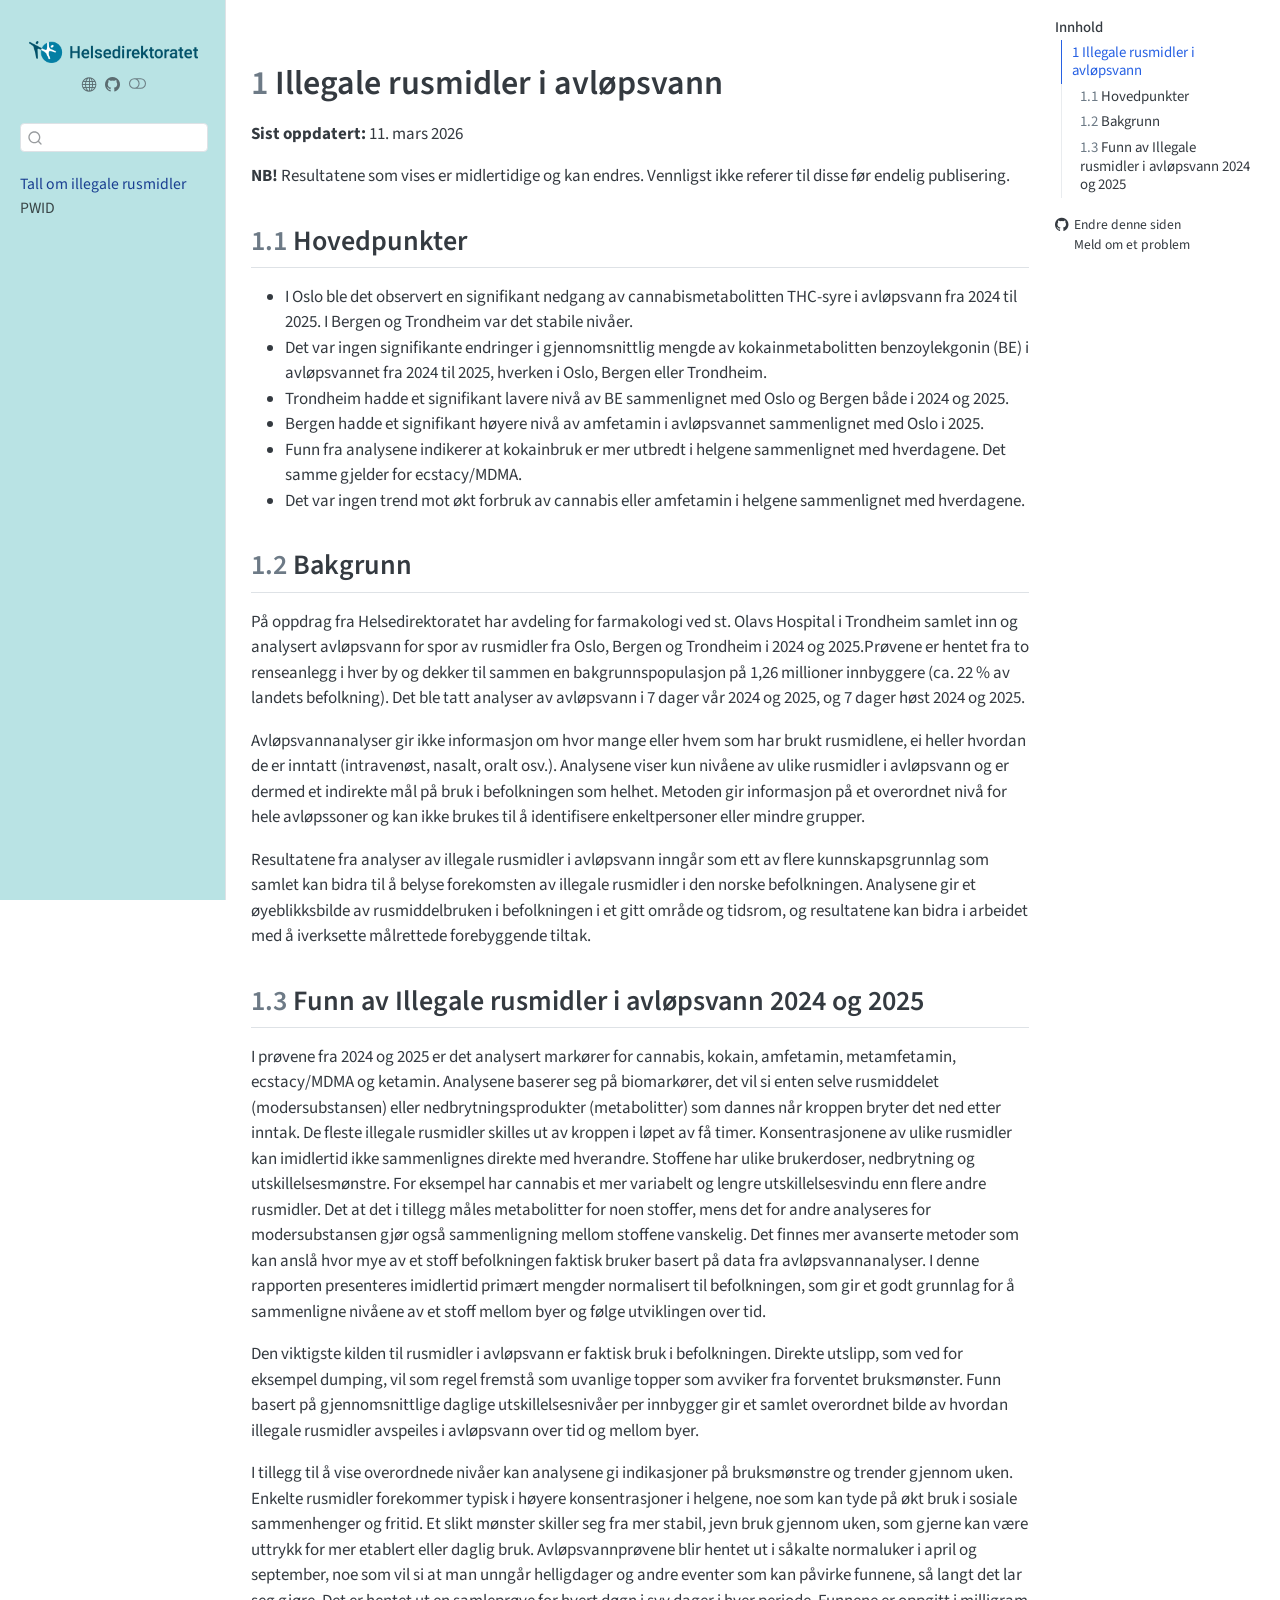
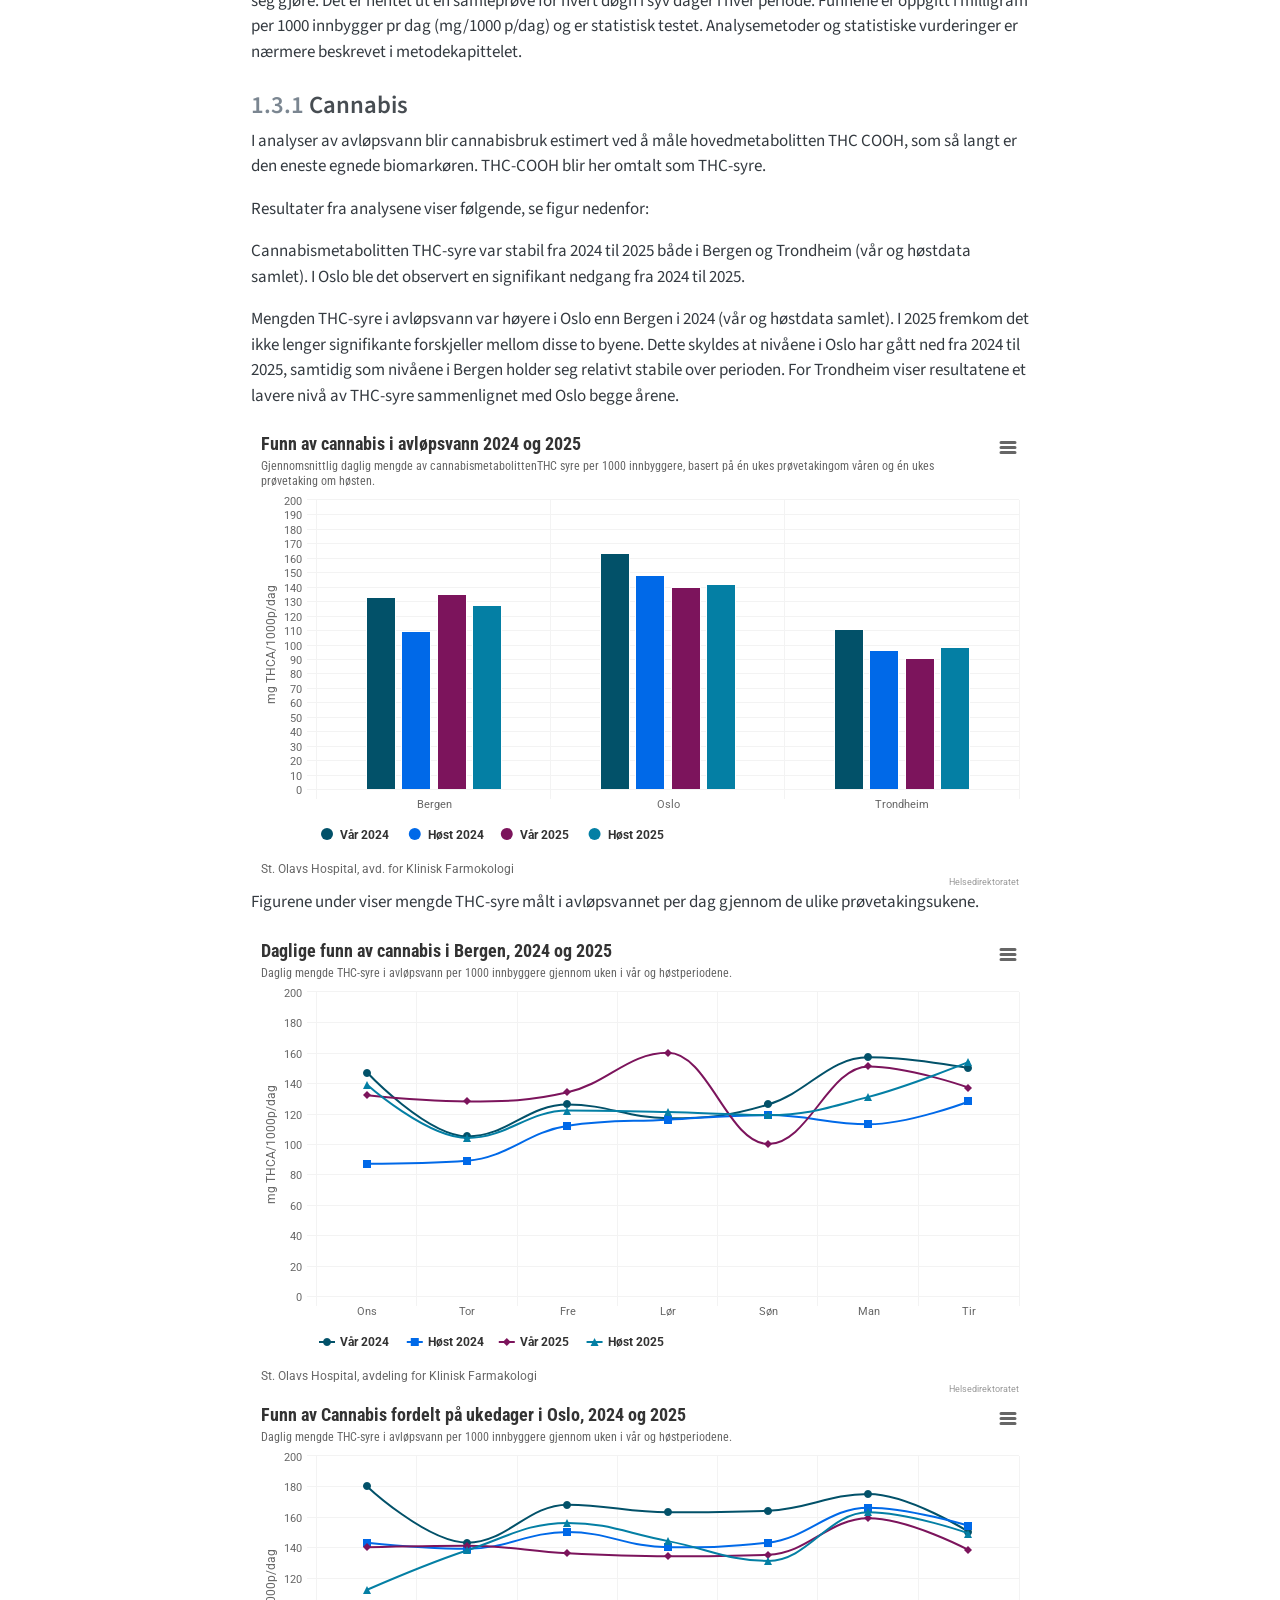
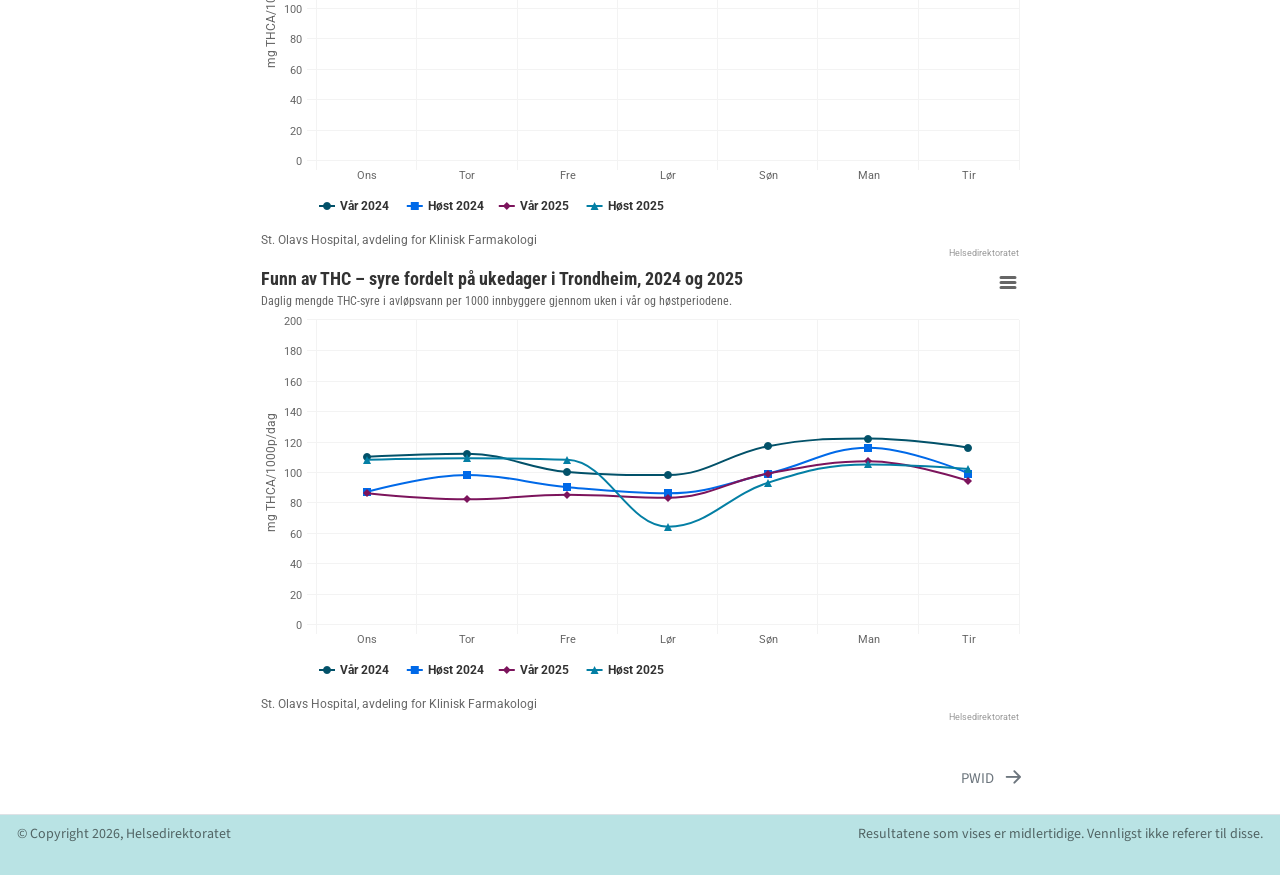
==== commit f0987dfd: "Add cannabis figures" ====
--- a/docs/xxxx/index.html
+++ b/docs/xxxx/index.html
@@ -444,8 +444,27 @@
 <p>Mengden THC-syre i avløpsvann var høyere i Oslo enn Bergen i 2024 (vår og høstdata samlet). I 2025 fremkom det ikke lenger signifikante forskjeller mellom disse to byene. Dette skyldes at nivåene i Oslo har gått ned fra 2024 til 2025, samtidig som nivåene i Bergen holder seg relativt stabile over perioden. For Trondheim viser resultatene et lavere nivå av THC-syre sammenlignet med Oslo begge årene.</p>
 <div class="cell">
 <div class="cell-output-display">
-<div class="highchart html-widget html-fill-item" id="htmlwidget-53296869362941bd651f" style="width:100%;height:464px;"></div>
-<script type="application/json" data-for="htmlwidget-53296869362941bd651f">{"x":{"hc_opts":{"chart":{"reflow":true,"inverted":false},"title":{"text":"Funn av cannabis i avløpsvann 2024 og 2025"},"yAxis":{"title":{"text":"mg THCA/1000p/dag"},"labels":{"format":"{value}"},"tickInterval":10,"min":0,"max":200},"credits":{"enabled":true,"text":"Helsedirektoratet","href":"https://www.helsedirektoratet.no/"},"exporting":{"enabled":true,"filename":"highdir-figure","accessibility":{"enabled":true}},"boost":{"enabled":false},"plotOptions":{"series":{"label":{"enabled":false},"turboThreshold":0},"treemap":{"layoutAlgorithm":"squarified"}},"xAxis":{"title":{"text":null},"categories":["Bergen","Oslo","Trondheim"],"tickInterval":1,"labels":{"step":1}},"subtitle":{"text":"Gjennomsnittlig daglig mengde av cannabismetabolittenTHC syre per 1000 innbyggere, basert på én ukes prøvetakingom våren og én ukes prøvetaking om høsten."},"caption":{"text":"St. Olavs Hospital, avd. for Klinisk Farmokologi"},"tooltip":{"useHTML":true,"shared":true,"headerFormat":"<span style=\"font-size:14px;font-weight:bold;\">{point.key}<\/span><br/>","pointFormat":"<span style=\"color:{series.color}\">●<\/span> <span style=\"color:black\">{series.name}<\/span>: <b>{point.y}<\/b><br/>"},"legend":{"align":"left","verticalAlign":"bottom","layout":"horizontal","x":50,"y":0},"series":[{"group":"group","data":[{"ukedag":"uke","by":"Bergen","tid":"Vår 2024","kort":"V24","val":133,"x_index":0,"x":0,"y":133},{"ukedag":"uke","by":"Oslo","tid":"Vår 2024","kort":"V24","val":163,"x_index":1,"x":1,"y":163},{"ukedag":"uke","by":"Trondheim","tid":"Vår 2024","kort":"V24","val":111,"x_index":2,"x":2,"y":111}],"type":"column","name":"Vår 2024","color":"#025169","states":{"hover":{"brightness":0.2}},"point":{"events":{"mouseOver":"function(){\n         var c=this.series.chart, i=this.x;\n         c.xAxis[0].removePlotBand('hb');\n         c.xAxis[0].addPlotBand({id:'hb',from:i-0.4,to:i+0.4,\n           color:'rgba(204, 211, 255, 0.25)',zIndex:0});\n       }","mouseOut":"function(){ this.series.chart.xAxis[0].removePlotBand('hb'); }"}}},{"group":"group","data":[{"ukedag":"uke","by":"Bergen","tid":"Høst 2024","kort":"H24","val":109,"x_index":0,"x":0,"y":109},{"ukedag":"uke","by":"Oslo","tid":"Høst 2024","kort":"H24","val":148,"x_index":1,"x":1,"y":148},{"ukedag":"uke","by":"Trondheim","tid":"Høst 2024","kort":"H24","val":96,"x_index":2,"x":2,"y":96}],"type":"column","name":"Høst 2024","color":"#0069E8","states":{"hover":{"brightness":0.2}},"point":{"events":{"mouseOver":"function(){\n         var c=this.series.chart, i=this.x;\n         c.xAxis[0].removePlotBand('hb');\n         c.xAxis[0].addPlotBand({id:'hb',from:i-0.4,to:i+0.4,\n           color:'rgba(204, 211, 255, 0.25)',zIndex:0});\n       }","mouseOut":"function(){ this.series.chart.xAxis[0].removePlotBand('hb'); }"}}},{"group":"group","data":[{"ukedag":"uke","by":"Bergen","tid":"Vår 2025","kort":"V25","val":135,"x_index":0,"x":0,"y":135},{"ukedag":"uke","by":"Oslo","tid":"Vår 2025","kort":"V25","val":140,"x_index":1,"x":1,"y":140},{"ukedag":"uke","by":"Trondheim","tid":"Vår 2025","kort":"V25","val":91,"x_index":2,"x":2,"y":91}],"type":"column","name":"Vår 2025","color":"#7C145C","states":{"hover":{"brightness":0.2}},"point":{"events":{"mouseOver":"function(){\n         var c=this.series.chart, i=this.x;\n         c.xAxis[0].removePlotBand('hb');\n         c.xAxis[0].addPlotBand({id:'hb',from:i-0.4,to:i+0.4,\n           color:'rgba(204, 211, 255, 0.25)',zIndex:0});\n       }","mouseOut":"function(){ this.series.chart.xAxis[0].removePlotBand('hb'); }"}}},{"group":"group","data":[{"ukedag":"uke","by":"Bergen","tid":"Høst 2025","kort":"H25","val":127,"x_index":0,"x":0,"y":127},{"ukedag":"uke","by":"Oslo","tid":"Høst 2025","kort":"H25","val":142,"x_index":1,"x":1,"y":142},{"ukedag":"uke","by":"Trondheim","tid":"Høst 2025","kort":"H25","val":98,"x_index":2,"x":2,"y":98}],"type":"column","name":"Høst 2025","color":"#047FA4","states":{"hover":{"brightness":0.2}},"point":{"events":{"mouseOver":"function(){\n         var c=this.series.chart, i=this.x;\n         c.xAxis[0].removePlotBand('hb');\n         c.xAxis[0].addPlotBand({id:'hb',from:i-0.4,to:i+0.4,\n           color:'rgba(204, 211, 255, 0.25)',zIndex:0});\n       }","mouseOut":"function(){ this.series.chart.xAxis[0].removePlotBand('hb'); }"}}}]},"theme":{"colors":["#d35400","#2980b9","#2ecc71","#f1c40f","#2c3e50","#7f8c8d"],"chart":{"style":{"fontFamily":"Roboto","color":"#666666"}},"title":{"align":"left","style":{"fontFamily":"Roboto Condensed","fontWeight":"bold"}},"subtitle":{"align":"left","style":{"fontFamily":"Roboto Condensed"}},"legend":{"align":"right","verticalAlign":"bottom"},"xAxis":{"gridLineWidth":1,"gridLineColor":"#F3F3F3","lineColor":"#F3F3F3","minorGridLineColor":"#F3F3F3","tickColor":"#F3F3F3","tickWidth":1},"yAxis":{"gridLineColor":"#F3F3F3","lineColor":"#F3F3F3","minorGridLineColor":"#F3F3F3","tickColor":"#F3F3F3","tickWidth":1},"plotOptions":{"line":{"marker":{"enabled":false}},"spline":{"marker":{"enabled":false}},"area":{"marker":{"enabled":false}},"areaspline":{"marker":{"enabled":false}},"arearange":{"marker":{"enabled":false}},"bubble":{"maxSize":"10%"}}},"conf_opts":{"global":{"Date":null,"VMLRadialGradientURL":"http =//code.highcharts.com/list(version)/gfx/vml-radial-gradient.png","canvasToolsURL":"http =//code.highcharts.com/list(version)/modules/canvas-tools.js","getTimezoneOffset":null,"timezoneOffset":0,"useUTC":true},"lang":{"contextButtonTitle":"Chart context menu","decimalPoint":".","downloadCSV":"Download CSV","downloadJPEG":"Download JPEG image","downloadPDF":"Download PDF document","downloadPNG":"Download PNG image","downloadSVG":"Download SVG vector image","downloadXLS":"Download XLS","drillUpText":"◁ Back to {series.name}","exitFullscreen":"Exit from full screen","exportData":{"annotationHeader":"Annotations","categoryDatetimeHeader":"DateTime","categoryHeader":"Category"},"hideData":"Hide data table","invalidDate":null,"loading":"Loading...","months":["January","February","March","April","May","June","July","August","September","October","November","December"],"noData":"No data to display","numericSymbolMagnitude":1000,"numericSymbols":["k","M","G","T","P","E"],"printChart":"Print chart","resetZoom":"Reset zoom","resetZoomTitle":"Reset zoom level 1:1","shortMonths":["Jan","Feb","Mar","Apr","May","Jun","Jul","Aug","Sep","Oct","Nov","Dec"],"shortWeekdays":["Sat","Sun","Mon","Tue","Wed","Thu","Fri"],"thousandsSep":" ","viewData":"View data table","viewFullscreen":"View in full screen","weekdays":["Sunday","Monday","Tuesday","Wednesday","Thursday","Friday","Saturday"]}},"type":"chart","fonts":["Roboto","Roboto+Condensed"],"debug":false},"evals":["hc_opts.series.0.point.events.mouseOver","hc_opts.series.0.point.events.mouseOut","hc_opts.series.1.point.events.mouseOver","hc_opts.series.1.point.events.mouseOut","hc_opts.series.2.point.events.mouseOver","hc_opts.series.2.point.events.mouseOut","hc_opts.series.3.point.events.mouseOver","hc_opts.series.3.point.events.mouseOut"],"jsHooks":[]}</script>
+<div class="highchart html-widget html-fill-item" id="htmlwidget-0b52f1b298bd353e181b" style="width:100%;height:464px;"></div>
+<script type="application/json" data-for="htmlwidget-0b52f1b298bd353e181b">{"x":{"hc_opts":{"chart":{"reflow":true,"inverted":false},"title":{"text":"Funn av cannabis i avløpsvann 2024 og 2025"},"yAxis":{"title":{"text":"mg THCA/1000p/dag"},"labels":{"format":"{value}"},"tickInterval":10,"min":0,"max":200},"credits":{"enabled":true,"text":"Helsedirektoratet","href":"https://www.helsedirektoratet.no/"},"exporting":{"enabled":true,"filename":"highdir-figure","accessibility":{"enabled":true}},"boost":{"enabled":false},"plotOptions":{"series":{"label":{"enabled":false},"turboThreshold":0},"treemap":{"layoutAlgorithm":"squarified"}},"xAxis":{"title":{"text":null},"categories":["Bergen","Oslo","Trondheim"],"tickInterval":1,"labels":{"step":1}},"subtitle":{"text":"Gjennomsnittlig daglig mengde av cannabismetabolittenTHC syre per 1000 innbyggere, basert på én ukes prøvetakingom våren og én ukes prøvetaking om høsten."},"caption":{"text":"St. Olavs Hospital, avd. for Klinisk Farmokologi"},"tooltip":{"useHTML":true,"shared":true,"headerFormat":"<span style=\"font-size:14px;font-weight:bold;\">{point.key}<\/span><br/>","pointFormat":"<span style=\"color:{series.color}\">●<\/span> <span style=\"color:black\">{series.name}<\/span>: <b>{point.y}<\/b><br/>"},"legend":{"align":"left","verticalAlign":"bottom","layout":"horizontal","x":50,"y":0},"series":[{"group":"group","data":[{"ukedag":"uke","by":"Bergen","tid":"Vår 2024","kort":"V24","val":133,"x_index":0,"x":0,"y":133},{"ukedag":"uke","by":"Oslo","tid":"Vår 2024","kort":"V24","val":163,"x_index":1,"x":1,"y":163},{"ukedag":"uke","by":"Trondheim","tid":"Vår 2024","kort":"V24","val":111,"x_index":2,"x":2,"y":111}],"type":"column","name":"Vår 2024","color":"#025169","states":{"hover":{"brightness":0.2}},"point":{"events":{"mouseOver":"function(){\n         var c=this.series.chart, i=this.x;\n         c.xAxis[0].removePlotBand('hb');\n         c.xAxis[0].addPlotBand({id:'hb',from:i-0.4,to:i+0.4,\n           color:'rgba(204, 211, 255, 0.25)',zIndex:0});\n       }","mouseOut":"function(){ this.series.chart.xAxis[0].removePlotBand('hb'); }"}}},{"group":"group","data":[{"ukedag":"uke","by":"Bergen","tid":"Høst 2024","kort":"H24","val":109,"x_index":0,"x":0,"y":109},{"ukedag":"uke","by":"Oslo","tid":"Høst 2024","kort":"H24","val":148,"x_index":1,"x":1,"y":148},{"ukedag":"uke","by":"Trondheim","tid":"Høst 2024","kort":"H24","val":96,"x_index":2,"x":2,"y":96}],"type":"column","name":"Høst 2024","color":"#0069E8","states":{"hover":{"brightness":0.2}},"point":{"events":{"mouseOver":"function(){\n         var c=this.series.chart, i=this.x;\n         c.xAxis[0].removePlotBand('hb');\n         c.xAxis[0].addPlotBand({id:'hb',from:i-0.4,to:i+0.4,\n           color:'rgba(204, 211, 255, 0.25)',zIndex:0});\n       }","mouseOut":"function(){ this.series.chart.xAxis[0].removePlotBand('hb'); }"}}},{"group":"group","data":[{"ukedag":"uke","by":"Bergen","tid":"Vår 2025","kort":"V25","val":135,"x_index":0,"x":0,"y":135},{"ukedag":"uke","by":"Oslo","tid":"Vår 2025","kort":"V25","val":140,"x_index":1,"x":1,"y":140},{"ukedag":"uke","by":"Trondheim","tid":"Vår 2025","kort":"V25","val":91,"x_index":2,"x":2,"y":91}],"type":"column","name":"Vår 2025","color":"#7C145C","states":{"hover":{"brightness":0.2}},"point":{"events":{"mouseOver":"function(){\n         var c=this.series.chart, i=this.x;\n         c.xAxis[0].removePlotBand('hb');\n         c.xAxis[0].addPlotBand({id:'hb',from:i-0.4,to:i+0.4,\n           color:'rgba(204, 211, 255, 0.25)',zIndex:0});\n       }","mouseOut":"function(){ this.series.chart.xAxis[0].removePlotBand('hb'); }"}}},{"group":"group","data":[{"ukedag":"uke","by":"Bergen","tid":"Høst 2025","kort":"H25","val":127,"x_index":0,"x":0,"y":127},{"ukedag":"uke","by":"Oslo","tid":"Høst 2025","kort":"H25","val":142,"x_index":1,"x":1,"y":142},{"ukedag":"uke","by":"Trondheim","tid":"Høst 2025","kort":"H25","val":98,"x_index":2,"x":2,"y":98}],"type":"column","name":"Høst 2025","color":"#047FA4","states":{"hover":{"brightness":0.2}},"point":{"events":{"mouseOver":"function(){\n         var c=this.series.chart, i=this.x;\n         c.xAxis[0].removePlotBand('hb');\n         c.xAxis[0].addPlotBand({id:'hb',from:i-0.4,to:i+0.4,\n           color:'rgba(204, 211, 255, 0.25)',zIndex:0});\n       }","mouseOut":"function(){ this.series.chart.xAxis[0].removePlotBand('hb'); }"}}}]},"theme":{"colors":["#d35400","#2980b9","#2ecc71","#f1c40f","#2c3e50","#7f8c8d"],"chart":{"style":{"fontFamily":"Roboto","color":"#666666"}},"title":{"align":"left","style":{"fontFamily":"Roboto Condensed","fontWeight":"bold"}},"subtitle":{"align":"left","style":{"fontFamily":"Roboto Condensed"}},"legend":{"align":"right","verticalAlign":"bottom"},"xAxis":{"gridLineWidth":1,"gridLineColor":"#F3F3F3","lineColor":"#F3F3F3","minorGridLineColor":"#F3F3F3","tickColor":"#F3F3F3","tickWidth":1},"yAxis":{"gridLineColor":"#F3F3F3","lineColor":"#F3F3F3","minorGridLineColor":"#F3F3F3","tickColor":"#F3F3F3","tickWidth":1},"plotOptions":{"line":{"marker":{"enabled":false}},"spline":{"marker":{"enabled":false}},"area":{"marker":{"enabled":false}},"areaspline":{"marker":{"enabled":false}},"arearange":{"marker":{"enabled":false}},"bubble":{"maxSize":"10%"}}},"conf_opts":{"global":{"Date":null,"VMLRadialGradientURL":"http =//code.highcharts.com/list(version)/gfx/vml-radial-gradient.png","canvasToolsURL":"http =//code.highcharts.com/list(version)/modules/canvas-tools.js","getTimezoneOffset":null,"timezoneOffset":0,"useUTC":true},"lang":{"contextButtonTitle":"Chart context menu","decimalPoint":".","downloadCSV":"Download CSV","downloadJPEG":"Download JPEG image","downloadPDF":"Download PDF document","downloadPNG":"Download PNG image","downloadSVG":"Download SVG vector image","downloadXLS":"Download XLS","drillUpText":"◁ Back to {series.name}","exitFullscreen":"Exit from full screen","exportData":{"annotationHeader":"Annotations","categoryDatetimeHeader":"DateTime","categoryHeader":"Category"},"hideData":"Hide data table","invalidDate":null,"loading":"Loading...","months":["January","February","March","April","May","June","July","August","September","October","November","December"],"noData":"No data to display","numericSymbolMagnitude":1000,"numericSymbols":["k","M","G","T","P","E"],"printChart":"Print chart","resetZoom":"Reset zoom","resetZoomTitle":"Reset zoom level 1:1","shortMonths":["Jan","Feb","Mar","Apr","May","Jun","Jul","Aug","Sep","Oct","Nov","Dec"],"shortWeekdays":["Sat","Sun","Mon","Tue","Wed","Thu","Fri"],"thousandsSep":" ","viewData":"View data table","viewFullscreen":"View in full screen","weekdays":["Sunday","Monday","Tuesday","Wednesday","Thursday","Friday","Saturday"]}},"type":"chart","fonts":["Roboto","Roboto+Condensed"],"debug":false},"evals":["hc_opts.series.0.point.events.mouseOver","hc_opts.series.0.point.events.mouseOut","hc_opts.series.1.point.events.mouseOver","hc_opts.series.1.point.events.mouseOut","hc_opts.series.2.point.events.mouseOver","hc_opts.series.2.point.events.mouseOut","hc_opts.series.3.point.events.mouseOver","hc_opts.series.3.point.events.mouseOut"],"jsHooks":[]}</script>
+</div>
+</div>
+<p>Figurene under viser mengde THC-syre målt i avløpsvannet per dag gjennom de ulike prøvetakingsukene.</p>
+<div class="cell">
+<div class="cell-output-display">
+<div class="highchart html-widget html-fill-item" id="htmlwidget-8a0c14de92080dbbf831" style="width:100%;height:464px;"></div>
+<script type="application/json" data-for="htmlwidget-8a0c14de92080dbbf831">{"x":{"hc_opts":{"chart":{"reflow":true,"inverted":false},"title":{"text":"Daglige funn av cannabis i Bergen, 2024 og 2025"},"yAxis":{"title":{"text":"mg THCA/1000p/dag"},"labels":{"format":"{value}"},"tickInterval":20,"min":0,"max":200},"credits":{"enabled":true,"text":"Helsedirektoratet","href":"https://www.helsedirektoratet.no/"},"exporting":{"enabled":true,"filename":"highdir-figure","accessibility":{"enabled":true}},"boost":{"enabled":false},"plotOptions":{"series":{"label":{"enabled":false},"turboThreshold":0},"treemap":{"layoutAlgorithm":"squarified"}},"xAxis":{"title":{"text":null},"labels":{"step":1},"categories":["Ons","Tor","Fre","Lør","Søn","Man","Tir","Ons","Tor","Fre","Lør","Søn","Man","Tir","Ons","Tor","Fre","Lør","Søn","Man","Tir","Ons","Tor","Fre","Lør","Søn","Man","Tir"]},"subtitle":{"text":"Daglig mengde THC-syre i avløpsvann per 1000 innbyggere gjennom uken i vår  og høstperiodene."},"caption":{"text":"St. Olavs Hospital, avdeling for Klinisk Farmakologi "},"tooltip":{"useHTML":true,"shared":true,"headerFormat":"<span style=\"font-size:14px;font-weight:bold;\">{point.key}<\/span><br/>","pointFormat":"<span style=\"color:{series.color}\">●<\/span> <span style=\"color:black\">{series.name}<\/span>: <b>{point.y}<\/b><br/>"},"legend":{"align":"left","verticalAlign":"bottom","layout":"horizontal","x":50,"y":0},"series":[{"group":"group","data":[{"ukedag":"Ons","by":"Bergen","tid":"Vår 2024","kort":"V24","val":147,"id":0,"x":0,"y":147},{"ukedag":"Tor","by":"Bergen","tid":"Vår 2024","kort":"V24","val":105,"id":1,"x":1,"y":105},{"ukedag":"Fre","by":"Bergen","tid":"Vår 2024","kort":"V24","val":126,"id":2,"x":2,"y":126},{"ukedag":"Lør","by":"Bergen","tid":"Vår 2024","kort":"V24","val":117,"id":3,"x":3,"y":117},{"ukedag":"Søn","by":"Bergen","tid":"Vår 2024","kort":"V24","val":126,"id":4,"x":4,"y":126},{"ukedag":"Man","by":"Bergen","tid":"Vår 2024","kort":"V24","val":157,"id":5,"x":5,"y":157},{"ukedag":"Tir","by":"Bergen","tid":"Vår 2024","kort":"V24","val":150,"id":6,"x":6,"y":150}],"type":"spline","name":"Vår 2024","color":"#025169","lineWidth":2,"marker":{"symbol":"circle","enabled":true,"radius":4},"states":{"hover":{"lineWidth":3}},"point":{"events":{"mouseOver":"function(){\n         var c=this.series.chart, i=this.x;\n         c.xAxis[0].removePlotBand('hb');\n         c.xAxis[0].addPlotBand({id:'hb',from:i-0.4,to:i+0.4,\n           color:'rgba(204, 211, 255, 0.25)',zIndex:0});\n       }","mouseOut":"function(){ this.series.chart.xAxis[0].removePlotBand('hb'); }"}}},{"group":"group","data":[{"ukedag":"Ons","by":"Bergen","tid":"Høst 2024","kort":"H24","val":87,"id":0,"x":0,"y":87},{"ukedag":"Tor","by":"Bergen","tid":"Høst 2024","kort":"H24","val":89,"id":1,"x":1,"y":89},{"ukedag":"Fre","by":"Bergen","tid":"Høst 2024","kort":"H24","val":112,"id":2,"x":2,"y":112},{"ukedag":"Lør","by":"Bergen","tid":"Høst 2024","kort":"H24","val":116,"id":3,"x":3,"y":116},{"ukedag":"Søn","by":"Bergen","tid":"Høst 2024","kort":"H24","val":119,"id":4,"x":4,"y":119},{"ukedag":"Man","by":"Bergen","tid":"Høst 2024","kort":"H24","val":113,"id":5,"x":5,"y":113},{"ukedag":"Tir","by":"Bergen","tid":"Høst 2024","kort":"H24","val":128,"id":6,"x":6,"y":128}],"type":"spline","name":"Høst 2024","color":"#0069E8","lineWidth":2,"marker":{"symbol":"square","enabled":true,"radius":4},"states":{"hover":{"lineWidth":3}},"point":{"events":{"mouseOver":"function(){\n         var c=this.series.chart, i=this.x;\n         c.xAxis[0].removePlotBand('hb');\n         c.xAxis[0].addPlotBand({id:'hb',from:i-0.4,to:i+0.4,\n           color:'rgba(204, 211, 255, 0.25)',zIndex:0});\n       }","mouseOut":"function(){ this.series.chart.xAxis[0].removePlotBand('hb'); }"}}},{"group":"group","data":[{"ukedag":"Ons","by":"Bergen","tid":"Vår 2025","kort":"V25","val":132,"id":0,"x":0,"y":132},{"ukedag":"Tor","by":"Bergen","tid":"Vår 2025","kort":"V25","val":128,"id":1,"x":1,"y":128},{"ukedag":"Fre","by":"Bergen","tid":"Vår 2025","kort":"V25","val":134,"id":2,"x":2,"y":134},{"ukedag":"Lør","by":"Bergen","tid":"Vår 2025","kort":"V25","val":160,"id":3,"x":3,"y":160},{"ukedag":"Søn","by":"Bergen","tid":"Vår 2025","kort":"V25","val":100,"id":4,"x":4,"y":100},{"ukedag":"Man","by":"Bergen","tid":"Vår 2025","kort":"V25","val":151,"id":5,"x":5,"y":151},{"ukedag":"Tir","by":"Bergen","tid":"Vår 2025","kort":"V25","val":137,"id":6,"x":6,"y":137}],"type":"spline","name":"Vår 2025","color":"#7C145C","lineWidth":2,"marker":{"symbol":"diamond","enabled":true,"radius":4},"states":{"hover":{"lineWidth":3}},"point":{"events":{"mouseOver":"function(){\n         var c=this.series.chart, i=this.x;\n         c.xAxis[0].removePlotBand('hb');\n         c.xAxis[0].addPlotBand({id:'hb',from:i-0.4,to:i+0.4,\n           color:'rgba(204, 211, 255, 0.25)',zIndex:0});\n       }","mouseOut":"function(){ this.series.chart.xAxis[0].removePlotBand('hb'); }"}}},{"group":"group","data":[{"ukedag":"Ons","by":"Bergen","tid":"Høst 2025","kort":"H25","val":139,"id":0,"x":0,"y":139},{"ukedag":"Tor","by":"Bergen","tid":"Høst 2025","kort":"H25","val":104,"id":1,"x":1,"y":104},{"ukedag":"Fre","by":"Bergen","tid":"Høst 2025","kort":"H25","val":122,"id":2,"x":2,"y":122},{"ukedag":"Lør","by":"Bergen","tid":"Høst 2025","kort":"H25","val":121,"id":3,"x":3,"y":121},{"ukedag":"Søn","by":"Bergen","tid":"Høst 2025","kort":"H25","val":119,"id":4,"x":4,"y":119},{"ukedag":"Man","by":"Bergen","tid":"Høst 2025","kort":"H25","val":131,"id":5,"x":5,"y":131},{"ukedag":"Tir","by":"Bergen","tid":"Høst 2025","kort":"H25","val":154,"id":6,"x":6,"y":154}],"type":"spline","name":"Høst 2025","color":"#047FA4","lineWidth":2,"marker":{"symbol":"triangle","enabled":true,"radius":4},"states":{"hover":{"lineWidth":3}},"point":{"events":{"mouseOver":"function(){\n         var c=this.series.chart, i=this.x;\n         c.xAxis[0].removePlotBand('hb');\n         c.xAxis[0].addPlotBand({id:'hb',from:i-0.4,to:i+0.4,\n           color:'rgba(204, 211, 255, 0.25)',zIndex:0});\n       }","mouseOut":"function(){ this.series.chart.xAxis[0].removePlotBand('hb'); }"}}}]},"theme":{"colors":["#d35400","#2980b9","#2ecc71","#f1c40f","#2c3e50","#7f8c8d"],"chart":{"style":{"fontFamily":"Roboto","color":"#666666"}},"title":{"align":"left","style":{"fontFamily":"Roboto Condensed","fontWeight":"bold"}},"subtitle":{"align":"left","style":{"fontFamily":"Roboto Condensed"}},"legend":{"align":"right","verticalAlign":"bottom"},"xAxis":{"gridLineWidth":1,"gridLineColor":"#F3F3F3","lineColor":"#F3F3F3","minorGridLineColor":"#F3F3F3","tickColor":"#F3F3F3","tickWidth":1},"yAxis":{"gridLineColor":"#F3F3F3","lineColor":"#F3F3F3","minorGridLineColor":"#F3F3F3","tickColor":"#F3F3F3","tickWidth":1},"plotOptions":{"line":{"marker":{"enabled":false}},"spline":{"marker":{"enabled":false}},"area":{"marker":{"enabled":false}},"areaspline":{"marker":{"enabled":false}},"arearange":{"marker":{"enabled":false}},"bubble":{"maxSize":"10%"}}},"conf_opts":{"global":{"Date":null,"VMLRadialGradientURL":"http =//code.highcharts.com/list(version)/gfx/vml-radial-gradient.png","canvasToolsURL":"http =//code.highcharts.com/list(version)/modules/canvas-tools.js","getTimezoneOffset":null,"timezoneOffset":0,"useUTC":true},"lang":{"contextButtonTitle":"Chart context menu","decimalPoint":".","downloadCSV":"Download CSV","downloadJPEG":"Download JPEG image","downloadPDF":"Download PDF document","downloadPNG":"Download PNG image","downloadSVG":"Download SVG vector image","downloadXLS":"Download XLS","drillUpText":"◁ Back to {series.name}","exitFullscreen":"Exit from full screen","exportData":{"annotationHeader":"Annotations","categoryDatetimeHeader":"DateTime","categoryHeader":"Category"},"hideData":"Hide data table","invalidDate":null,"loading":"Loading...","months":["January","February","March","April","May","June","July","August","September","October","November","December"],"noData":"No data to display","numericSymbolMagnitude":1000,"numericSymbols":["k","M","G","T","P","E"],"printChart":"Print chart","resetZoom":"Reset zoom","resetZoomTitle":"Reset zoom level 1:1","shortMonths":["Jan","Feb","Mar","Apr","May","Jun","Jul","Aug","Sep","Oct","Nov","Dec"],"shortWeekdays":["Sat","Sun","Mon","Tue","Wed","Thu","Fri"],"thousandsSep":" ","viewData":"View data table","viewFullscreen":"View in full screen","weekdays":["Sunday","Monday","Tuesday","Wednesday","Thursday","Friday","Saturday"]}},"type":"chart","fonts":["Roboto","Roboto+Condensed"],"debug":false},"evals":["hc_opts.series.0.point.events.mouseOver","hc_opts.series.0.point.events.mouseOut","hc_opts.series.1.point.events.mouseOver","hc_opts.series.1.point.events.mouseOut","hc_opts.series.2.point.events.mouseOver","hc_opts.series.2.point.events.mouseOut","hc_opts.series.3.point.events.mouseOver","hc_opts.series.3.point.events.mouseOut"],"jsHooks":[]}</script>
+</div>
+</div>
+<div class="cell">
+<div class="cell-output-display">
+<div class="highchart html-widget html-fill-item" id="htmlwidget-0318e8397eccc3d71d84" style="width:100%;height:464px;"></div>
+<script type="application/json" data-for="htmlwidget-0318e8397eccc3d71d84">{"x":{"hc_opts":{"chart":{"reflow":true,"inverted":false},"title":{"text":"Funn av Cannabis fordelt på ukedager i Oslo, 2024 og 2025"},"yAxis":{"title":{"text":"mg THCA/1000p/dag"},"labels":{"format":"{value}"},"tickInterval":20,"min":0,"max":200},"credits":{"enabled":true,"text":"Helsedirektoratet","href":"https://www.helsedirektoratet.no/"},"exporting":{"enabled":true,"filename":"highdir-figure","accessibility":{"enabled":true}},"boost":{"enabled":false},"plotOptions":{"series":{"label":{"enabled":false},"turboThreshold":0},"treemap":{"layoutAlgorithm":"squarified"}},"xAxis":{"title":{"text":null},"labels":{"step":1},"categories":["Ons","Tor","Fre","Lør","Søn","Man","Tir","Ons","Tor","Fre","Lør","Søn","Man","Tir","Ons","Tor","Fre","Lør","Søn","Man","Tir","Ons","Tor","Fre","Lør","Søn","Man","Tir"]},"subtitle":{"text":"Daglig mengde THC-syre i avløpsvann per 1000 innbyggere gjennom uken i vår  og høstperiodene."},"caption":{"text":"St. Olavs Hospital, avdeling for Klinisk Farmakologi "},"tooltip":{"useHTML":true,"shared":true,"headerFormat":"<span style=\"font-size:14px;font-weight:bold;\">{point.key}<\/span><br/>","pointFormat":"<span style=\"color:{series.color}\">●<\/span> <span style=\"color:black\">{series.name}<\/span>: <b>{point.y}<\/b><br/>"},"legend":{"align":"left","verticalAlign":"bottom","layout":"horizontal","x":50,"y":0},"series":[{"group":"group","data":[{"ukedag":"Ons","by":"Oslo","tid":"Vår 2024","kort":"V24","val":180,"id":0,"x":0,"y":180},{"ukedag":"Tor","by":"Oslo","tid":"Vår 2024","kort":"V24","val":143,"id":1,"x":1,"y":143},{"ukedag":"Fre","by":"Oslo","tid":"Vår 2024","kort":"V24","val":168,"id":2,"x":2,"y":168},{"ukedag":"Lør","by":"Oslo","tid":"Vår 2024","kort":"V24","val":163,"id":3,"x":3,"y":163},{"ukedag":"Søn","by":"Oslo","tid":"Vår 2024","kort":"V24","val":164,"id":4,"x":4,"y":164},{"ukedag":"Man","by":"Oslo","tid":"Vår 2024","kort":"V24","val":175,"id":5,"x":5,"y":175},{"ukedag":"Tir","by":"Oslo","tid":"Vår 2024","kort":"V24","val":150,"id":6,"x":6,"y":150}],"type":"spline","name":"Vår 2024","color":"#025169","lineWidth":2,"marker":{"symbol":"circle","enabled":true,"radius":4},"states":{"hover":{"lineWidth":3}},"point":{"events":{"mouseOver":"function(){\n         var c=this.series.chart, i=this.x;\n         c.xAxis[0].removePlotBand('hb');\n         c.xAxis[0].addPlotBand({id:'hb',from:i-0.4,to:i+0.4,\n           color:'rgba(204, 211, 255, 0.25)',zIndex:0});\n       }","mouseOut":"function(){ this.series.chart.xAxis[0].removePlotBand('hb'); }"}}},{"group":"group","data":[{"ukedag":"Ons","by":"Oslo","tid":"Høst 2024","kort":"H24","val":143,"id":0,"x":0,"y":143},{"ukedag":"Tor","by":"Oslo","tid":"Høst 2024","kort":"H24","val":139,"id":1,"x":1,"y":139},{"ukedag":"Fre","by":"Oslo","tid":"Høst 2024","kort":"H24","val":150,"id":2,"x":2,"y":150},{"ukedag":"Lør","by":"Oslo","tid":"Høst 2024","kort":"H24","val":140,"id":3,"x":3,"y":140},{"ukedag":"Søn","by":"Oslo","tid":"Høst 2024","kort":"H24","val":143,"id":4,"x":4,"y":143},{"ukedag":"Man","by":"Oslo","tid":"Høst 2024","kort":"H24","val":166,"id":5,"x":5,"y":166},{"ukedag":"Tir","by":"Oslo","tid":"Høst 2024","kort":"H24","val":154,"id":6,"x":6,"y":154}],"type":"spline","name":"Høst 2024","color":"#0069E8","lineWidth":2,"marker":{"symbol":"square","enabled":true,"radius":4},"states":{"hover":{"lineWidth":3}},"point":{"events":{"mouseOver":"function(){\n         var c=this.series.chart, i=this.x;\n         c.xAxis[0].removePlotBand('hb');\n         c.xAxis[0].addPlotBand({id:'hb',from:i-0.4,to:i+0.4,\n           color:'rgba(204, 211, 255, 0.25)',zIndex:0});\n       }","mouseOut":"function(){ this.series.chart.xAxis[0].removePlotBand('hb'); }"}}},{"group":"group","data":[{"ukedag":"Ons","by":"Oslo","tid":"Vår 2025","kort":"V25","val":140,"id":0,"x":0,"y":140},{"ukedag":"Tor","by":"Oslo","tid":"Vår 2025","kort":"V25","val":141,"id":1,"x":1,"y":141},{"ukedag":"Fre","by":"Oslo","tid":"Vår 2025","kort":"V25","val":136,"id":2,"x":2,"y":136},{"ukedag":"Lør","by":"Oslo","tid":"Vår 2025","kort":"V25","val":134,"id":3,"x":3,"y":134},{"ukedag":"Søn","by":"Oslo","tid":"Vår 2025","kort":"V25","val":135,"id":4,"x":4,"y":135},{"ukedag":"Man","by":"Oslo","tid":"Vår 2025","kort":"V25","val":159,"id":5,"x":5,"y":159},{"ukedag":"Tir","by":"Oslo","tid":"Vår 2025","kort":"V25","val":138,"id":6,"x":6,"y":138}],"type":"spline","name":"Vår 2025","color":"#7C145C","lineWidth":2,"marker":{"symbol":"diamond","enabled":true,"radius":4},"states":{"hover":{"lineWidth":3}},"point":{"events":{"mouseOver":"function(){\n         var c=this.series.chart, i=this.x;\n         c.xAxis[0].removePlotBand('hb');\n         c.xAxis[0].addPlotBand({id:'hb',from:i-0.4,to:i+0.4,\n           color:'rgba(204, 211, 255, 0.25)',zIndex:0});\n       }","mouseOut":"function(){ this.series.chart.xAxis[0].removePlotBand('hb'); }"}}},{"group":"group","data":[{"ukedag":"Ons","by":"Oslo","tid":"Høst 2025","kort":"H25","val":112,"id":0,"x":0,"y":112},{"ukedag":"Tor","by":"Oslo","tid":"Høst 2025","kort":"H25","val":138,"id":1,"x":1,"y":138},{"ukedag":"Fre","by":"Oslo","tid":"Høst 2025","kort":"H25","val":156,"id":2,"x":2,"y":156},{"ukedag":"Lør","by":"Oslo","tid":"Høst 2025","kort":"H25","val":144,"id":3,"x":3,"y":144},{"ukedag":"Søn","by":"Oslo","tid":"Høst 2025","kort":"H25","val":131,"id":4,"x":4,"y":131},{"ukedag":"Man","by":"Oslo","tid":"Høst 2025","kort":"H25","val":163,"id":5,"x":5,"y":163},{"ukedag":"Tir","by":"Oslo","tid":"Høst 2025","kort":"H25","val":149,"id":6,"x":6,"y":149}],"type":"spline","name":"Høst 2025","color":"#047FA4","lineWidth":2,"marker":{"symbol":"triangle","enabled":true,"radius":4},"states":{"hover":{"lineWidth":3}},"point":{"events":{"mouseOver":"function(){\n         var c=this.series.chart, i=this.x;\n         c.xAxis[0].removePlotBand('hb');\n         c.xAxis[0].addPlotBand({id:'hb',from:i-0.4,to:i+0.4,\n           color:'rgba(204, 211, 255, 0.25)',zIndex:0});\n       }","mouseOut":"function(){ this.series.chart.xAxis[0].removePlotBand('hb'); }"}}}]},"theme":{"colors":["#d35400","#2980b9","#2ecc71","#f1c40f","#2c3e50","#7f8c8d"],"chart":{"style":{"fontFamily":"Roboto","color":"#666666"}},"title":{"align":"left","style":{"fontFamily":"Roboto Condensed","fontWeight":"bold"}},"subtitle":{"align":"left","style":{"fontFamily":"Roboto Condensed"}},"legend":{"align":"right","verticalAlign":"bottom"},"xAxis":{"gridLineWidth":1,"gridLineColor":"#F3F3F3","lineColor":"#F3F3F3","minorGridLineColor":"#F3F3F3","tickColor":"#F3F3F3","tickWidth":1},"yAxis":{"gridLineColor":"#F3F3F3","lineColor":"#F3F3F3","minorGridLineColor":"#F3F3F3","tickColor":"#F3F3F3","tickWidth":1},"plotOptions":{"line":{"marker":{"enabled":false}},"spline":{"marker":{"enabled":false}},"area":{"marker":{"enabled":false}},"areaspline":{"marker":{"enabled":false}},"arearange":{"marker":{"enabled":false}},"bubble":{"maxSize":"10%"}}},"conf_opts":{"global":{"Date":null,"VMLRadialGradientURL":"http =//code.highcharts.com/list(version)/gfx/vml-radial-gradient.png","canvasToolsURL":"http =//code.highcharts.com/list(version)/modules/canvas-tools.js","getTimezoneOffset":null,"timezoneOffset":0,"useUTC":true},"lang":{"contextButtonTitle":"Chart context menu","decimalPoint":".","downloadCSV":"Download CSV","downloadJPEG":"Download JPEG image","downloadPDF":"Download PDF document","downloadPNG":"Download PNG image","downloadSVG":"Download SVG vector image","downloadXLS":"Download XLS","drillUpText":"◁ Back to {series.name}","exitFullscreen":"Exit from full screen","exportData":{"annotationHeader":"Annotations","categoryDatetimeHeader":"DateTime","categoryHeader":"Category"},"hideData":"Hide data table","invalidDate":null,"loading":"Loading...","months":["January","February","March","April","May","June","July","August","September","October","November","December"],"noData":"No data to display","numericSymbolMagnitude":1000,"numericSymbols":["k","M","G","T","P","E"],"printChart":"Print chart","resetZoom":"Reset zoom","resetZoomTitle":"Reset zoom level 1:1","shortMonths":["Jan","Feb","Mar","Apr","May","Jun","Jul","Aug","Sep","Oct","Nov","Dec"],"shortWeekdays":["Sat","Sun","Mon","Tue","Wed","Thu","Fri"],"thousandsSep":" ","viewData":"View data table","viewFullscreen":"View in full screen","weekdays":["Sunday","Monday","Tuesday","Wednesday","Thursday","Friday","Saturday"]}},"type":"chart","fonts":["Roboto","Roboto+Condensed"],"debug":false},"evals":["hc_opts.series.0.point.events.mouseOver","hc_opts.series.0.point.events.mouseOut","hc_opts.series.1.point.events.mouseOver","hc_opts.series.1.point.events.mouseOut","hc_opts.series.2.point.events.mouseOver","hc_opts.series.2.point.events.mouseOut","hc_opts.series.3.point.events.mouseOver","hc_opts.series.3.point.events.mouseOut"],"jsHooks":[]}</script>
+</div>
+</div>
+<div class="cell">
+<div class="cell-output-display">
+<div class="highchart html-widget html-fill-item" id="htmlwidget-164d3ba702f26bc4660b" style="width:100%;height:464px;"></div>
+<script type="application/json" data-for="htmlwidget-164d3ba702f26bc4660b">{"x":{"hc_opts":{"chart":{"reflow":true,"inverted":false},"title":{"text":"Funn av THC – syre fordelt på ukedager i Trondheim, 2024 og 2025"},"yAxis":{"title":{"text":"mg THCA/1000p/dag"},"labels":{"format":"{value}"},"tickInterval":20,"min":0,"max":200},"credits":{"enabled":true,"text":"Helsedirektoratet","href":"https://www.helsedirektoratet.no/"},"exporting":{"enabled":true,"filename":"highdir-figure","accessibility":{"enabled":true}},"boost":{"enabled":false},"plotOptions":{"series":{"label":{"enabled":false},"turboThreshold":0},"treemap":{"layoutAlgorithm":"squarified"}},"xAxis":{"title":{"text":null},"labels":{"step":1},"categories":["Ons","Tor","Fre","Lør","Søn","Man","Tir","Ons","Tor","Fre","Lør","Søn","Man","Tir","Ons","Tor","Fre","Lør","Søn","Man","Tir","Ons","Tor","Fre","Lør","Søn","Man","Tir"]},"subtitle":{"text":"Daglig mengde THC-syre i avløpsvann per 1000 innbyggere gjennom uken i vår  og høstperiodene."},"caption":{"text":"St. Olavs Hospital, avdeling for Klinisk Farmakologi "},"tooltip":{"useHTML":true,"shared":true,"headerFormat":"<span style=\"font-size:14px;font-weight:bold;\">{point.key}<\/span><br/>","pointFormat":"<span style=\"color:{series.color}\">●<\/span> <span style=\"color:black\">{series.name}<\/span>: <b>{point.y}<\/b><br/>"},"legend":{"align":"left","verticalAlign":"bottom","layout":"horizontal","x":50,"y":0},"series":[{"group":"group","data":[{"ukedag":"Ons","by":"Trondheim","tid":"Vår 2024","kort":"V24","val":110,"id":0,"x":0,"y":110},{"ukedag":"Tor","by":"Trondheim","tid":"Vår 2024","kort":"V24","val":112,"id":1,"x":1,"y":112},{"ukedag":"Fre","by":"Trondheim","tid":"Vår 2024","kort":"V24","val":100,"id":2,"x":2,"y":100},{"ukedag":"Lør","by":"Trondheim","tid":"Vår 2024","kort":"V24","val":98,"id":3,"x":3,"y":98},{"ukedag":"Søn","by":"Trondheim","tid":"Vår 2024","kort":"V24","val":117,"id":4,"x":4,"y":117},{"ukedag":"Man","by":"Trondheim","tid":"Vår 2024","kort":"V24","val":122,"id":5,"x":5,"y":122},{"ukedag":"Tir","by":"Trondheim","tid":"Vår 2024","kort":"V24","val":116,"id":6,"x":6,"y":116}],"type":"spline","name":"Vår 2024","color":"#025169","lineWidth":2,"marker":{"symbol":"circle","enabled":true,"radius":4},"states":{"hover":{"lineWidth":3}},"point":{"events":{"mouseOver":"function(){\n         var c=this.series.chart, i=this.x;\n         c.xAxis[0].removePlotBand('hb');\n         c.xAxis[0].addPlotBand({id:'hb',from:i-0.4,to:i+0.4,\n           color:'rgba(204, 211, 255, 0.25)',zIndex:0});\n       }","mouseOut":"function(){ this.series.chart.xAxis[0].removePlotBand('hb'); }"}}},{"group":"group","data":[{"ukedag":"Ons","by":"Trondheim","tid":"Høst 2024","kort":"H24","val":87,"id":0,"x":0,"y":87},{"ukedag":"Tor","by":"Trondheim","tid":"Høst 2024","kort":"H24","val":98,"id":1,"x":1,"y":98},{"ukedag":"Fre","by":"Trondheim","tid":"Høst 2024","kort":"H24","val":90,"id":2,"x":2,"y":90},{"ukedag":"Lør","by":"Trondheim","tid":"Høst 2024","kort":"H24","val":86,"id":3,"x":3,"y":86},{"ukedag":"Søn","by":"Trondheim","tid":"Høst 2024","kort":"H24","val":99,"id":4,"x":4,"y":99},{"ukedag":"Man","by":"Trondheim","tid":"Høst 2024","kort":"H24","val":116,"id":5,"x":5,"y":116},{"ukedag":"Tir","by":"Trondheim","tid":"Høst 2024","kort":"H24","val":99,"id":6,"x":6,"y":99}],"type":"spline","name":"Høst 2024","color":"#0069E8","lineWidth":2,"marker":{"symbol":"square","enabled":true,"radius":4},"states":{"hover":{"lineWidth":3}},"point":{"events":{"mouseOver":"function(){\n         var c=this.series.chart, i=this.x;\n         c.xAxis[0].removePlotBand('hb');\n         c.xAxis[0].addPlotBand({id:'hb',from:i-0.4,to:i+0.4,\n           color:'rgba(204, 211, 255, 0.25)',zIndex:0});\n       }","mouseOut":"function(){ this.series.chart.xAxis[0].removePlotBand('hb'); }"}}},{"group":"group","data":[{"ukedag":"Ons","by":"Trondheim","tid":"Vår 2025","kort":"V25","val":86,"id":0,"x":0,"y":86},{"ukedag":"Tor","by":"Trondheim","tid":"Vår 2025","kort":"V25","val":82,"id":1,"x":1,"y":82},{"ukedag":"Fre","by":"Trondheim","tid":"Vår 2025","kort":"V25","val":85,"id":2,"x":2,"y":85},{"ukedag":"Lør","by":"Trondheim","tid":"Vår 2025","kort":"V25","val":83,"id":3,"x":3,"y":83},{"ukedag":"Søn","by":"Trondheim","tid":"Vår 2025","kort":"V25","val":99,"id":4,"x":4,"y":99},{"ukedag":"Man","by":"Trondheim","tid":"Vår 2025","kort":"V25","val":107,"id":5,"x":5,"y":107},{"ukedag":"Tir","by":"Trondheim","tid":"Vår 2025","kort":"V25","val":94,"id":6,"x":6,"y":94}],"type":"spline","name":"Vår 2025","color":"#7C145C","lineWidth":2,"marker":{"symbol":"diamond","enabled":true,"radius":4},"states":{"hover":{"lineWidth":3}},"point":{"events":{"mouseOver":"function(){\n         var c=this.series.chart, i=this.x;\n         c.xAxis[0].removePlotBand('hb');\n         c.xAxis[0].addPlotBand({id:'hb',from:i-0.4,to:i+0.4,\n           color:'rgba(204, 211, 255, 0.25)',zIndex:0});\n       }","mouseOut":"function(){ this.series.chart.xAxis[0].removePlotBand('hb'); }"}}},{"group":"group","data":[{"ukedag":"Ons","by":"Trondheim","tid":"Høst 2025","kort":"H25","val":108,"id":0,"x":0,"y":108},{"ukedag":"Tor","by":"Trondheim","tid":"Høst 2025","kort":"H25","val":109,"id":1,"x":1,"y":109},{"ukedag":"Fre","by":"Trondheim","tid":"Høst 2025","kort":"H25","val":108,"id":2,"x":2,"y":108},{"ukedag":"Lør","by":"Trondheim","tid":"Høst 2025","kort":"H25","val":64,"id":3,"x":3,"y":64},{"ukedag":"Søn","by":"Trondheim","tid":"Høst 2025","kort":"H25","val":93,"id":4,"x":4,"y":93},{"ukedag":"Man","by":"Trondheim","tid":"Høst 2025","kort":"H25","val":105,"id":5,"x":5,"y":105},{"ukedag":"Tir","by":"Trondheim","tid":"Høst 2025","kort":"H25","val":102,"id":6,"x":6,"y":102}],"type":"spline","name":"Høst 2025","color":"#047FA4","lineWidth":2,"marker":{"symbol":"triangle","enabled":true,"radius":4},"states":{"hover":{"lineWidth":3}},"point":{"events":{"mouseOver":"function(){\n         var c=this.series.chart, i=this.x;\n         c.xAxis[0].removePlotBand('hb');\n         c.xAxis[0].addPlotBand({id:'hb',from:i-0.4,to:i+0.4,\n           color:'rgba(204, 211, 255, 0.25)',zIndex:0});\n       }","mouseOut":"function(){ this.series.chart.xAxis[0].removePlotBand('hb'); }"}}}]},"theme":{"colors":["#d35400","#2980b9","#2ecc71","#f1c40f","#2c3e50","#7f8c8d"],"chart":{"style":{"fontFamily":"Roboto","color":"#666666"}},"title":{"align":"left","style":{"fontFamily":"Roboto Condensed","fontWeight":"bold"}},"subtitle":{"align":"left","style":{"fontFamily":"Roboto Condensed"}},"legend":{"align":"right","verticalAlign":"bottom"},"xAxis":{"gridLineWidth":1,"gridLineColor":"#F3F3F3","lineColor":"#F3F3F3","minorGridLineColor":"#F3F3F3","tickColor":"#F3F3F3","tickWidth":1},"yAxis":{"gridLineColor":"#F3F3F3","lineColor":"#F3F3F3","minorGridLineColor":"#F3F3F3","tickColor":"#F3F3F3","tickWidth":1},"plotOptions":{"line":{"marker":{"enabled":false}},"spline":{"marker":{"enabled":false}},"area":{"marker":{"enabled":false}},"areaspline":{"marker":{"enabled":false}},"arearange":{"marker":{"enabled":false}},"bubble":{"maxSize":"10%"}}},"conf_opts":{"global":{"Date":null,"VMLRadialGradientURL":"http =//code.highcharts.com/list(version)/gfx/vml-radial-gradient.png","canvasToolsURL":"http =//code.highcharts.com/list(version)/modules/canvas-tools.js","getTimezoneOffset":null,"timezoneOffset":0,"useUTC":true},"lang":{"contextButtonTitle":"Chart context menu","decimalPoint":".","downloadCSV":"Download CSV","downloadJPEG":"Download JPEG image","downloadPDF":"Download PDF document","downloadPNG":"Download PNG image","downloadSVG":"Download SVG vector image","downloadXLS":"Download XLS","drillUpText":"◁ Back to {series.name}","exitFullscreen":"Exit from full screen","exportData":{"annotationHeader":"Annotations","categoryDatetimeHeader":"DateTime","categoryHeader":"Category"},"hideData":"Hide data table","invalidDate":null,"loading":"Loading...","months":["January","February","March","April","May","June","July","August","September","October","November","December"],"noData":"No data to display","numericSymbolMagnitude":1000,"numericSymbols":["k","M","G","T","P","E"],"printChart":"Print chart","resetZoom":"Reset zoom","resetZoomTitle":"Reset zoom level 1:1","shortMonths":["Jan","Feb","Mar","Apr","May","Jun","Jul","Aug","Sep","Oct","Nov","Dec"],"shortWeekdays":["Sat","Sun","Mon","Tue","Wed","Thu","Fri"],"thousandsSep":" ","viewData":"View data table","viewFullscreen":"View in full screen","weekdays":["Sunday","Monday","Tuesday","Wednesday","Thursday","Friday","Saturday"]}},"type":"chart","fonts":["Roboto","Roboto+Condensed"],"debug":false},"evals":["hc_opts.series.0.point.events.mouseOver","hc_opts.series.0.point.events.mouseOut","hc_opts.series.1.point.events.mouseOver","hc_opts.series.1.point.events.mouseOut","hc_opts.series.2.point.events.mouseOver","hc_opts.series.2.point.events.mouseOut","hc_opts.series.3.point.events.mouseOver","hc_opts.series.3.point.events.mouseOut"],"jsHooks":[]}</script>
 </div>
 </div>
 
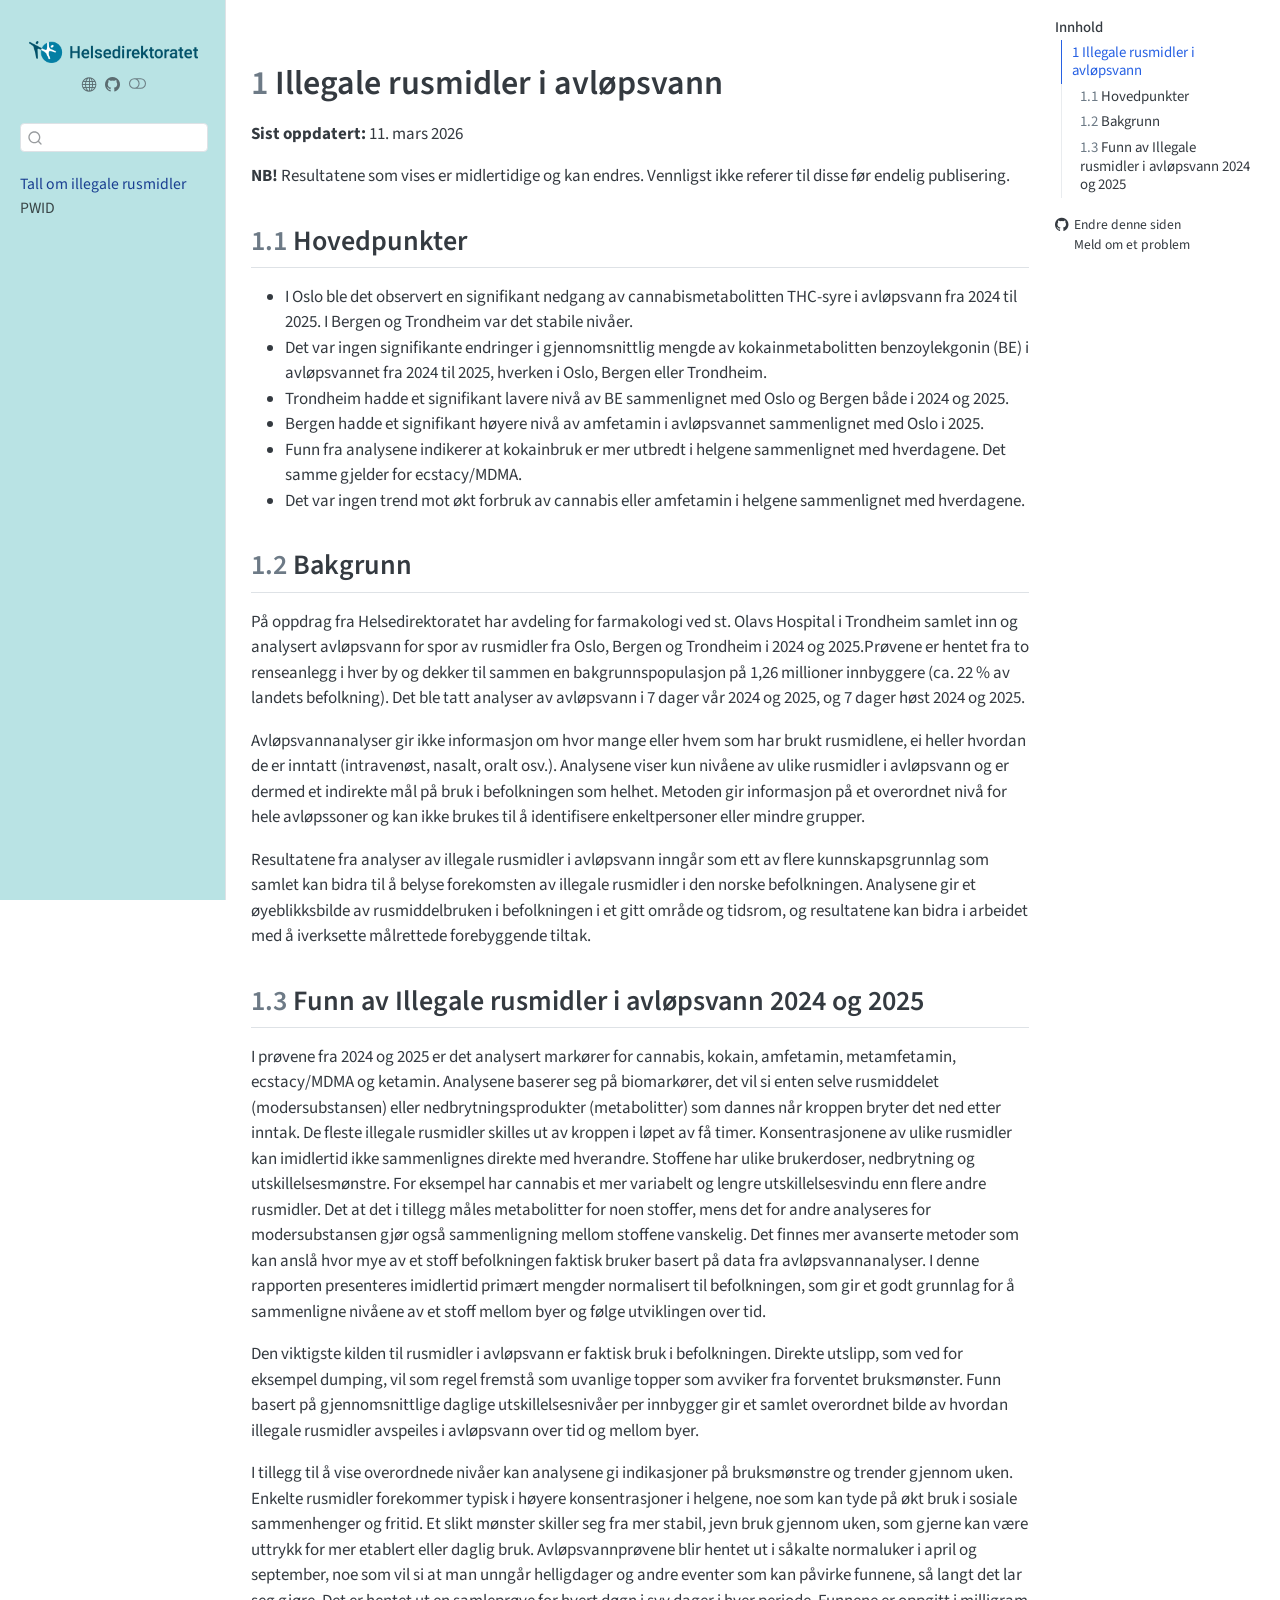
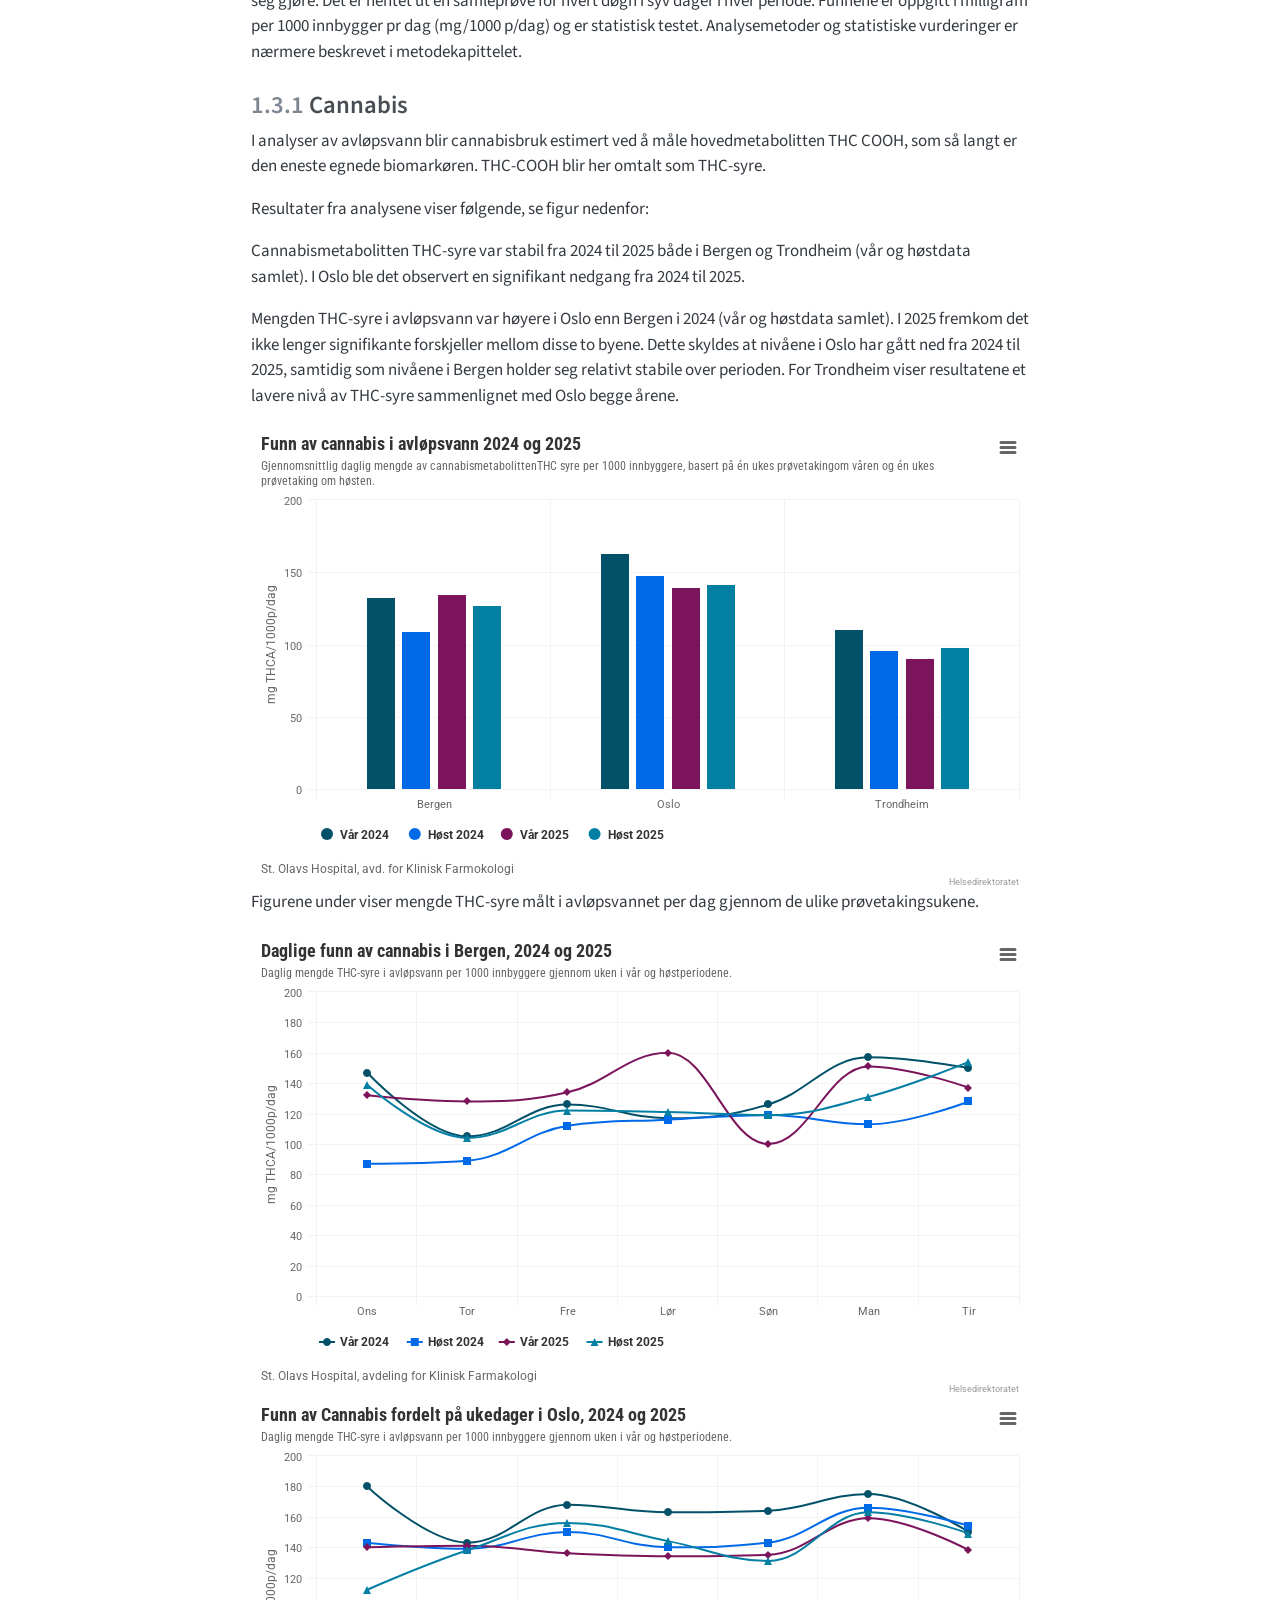
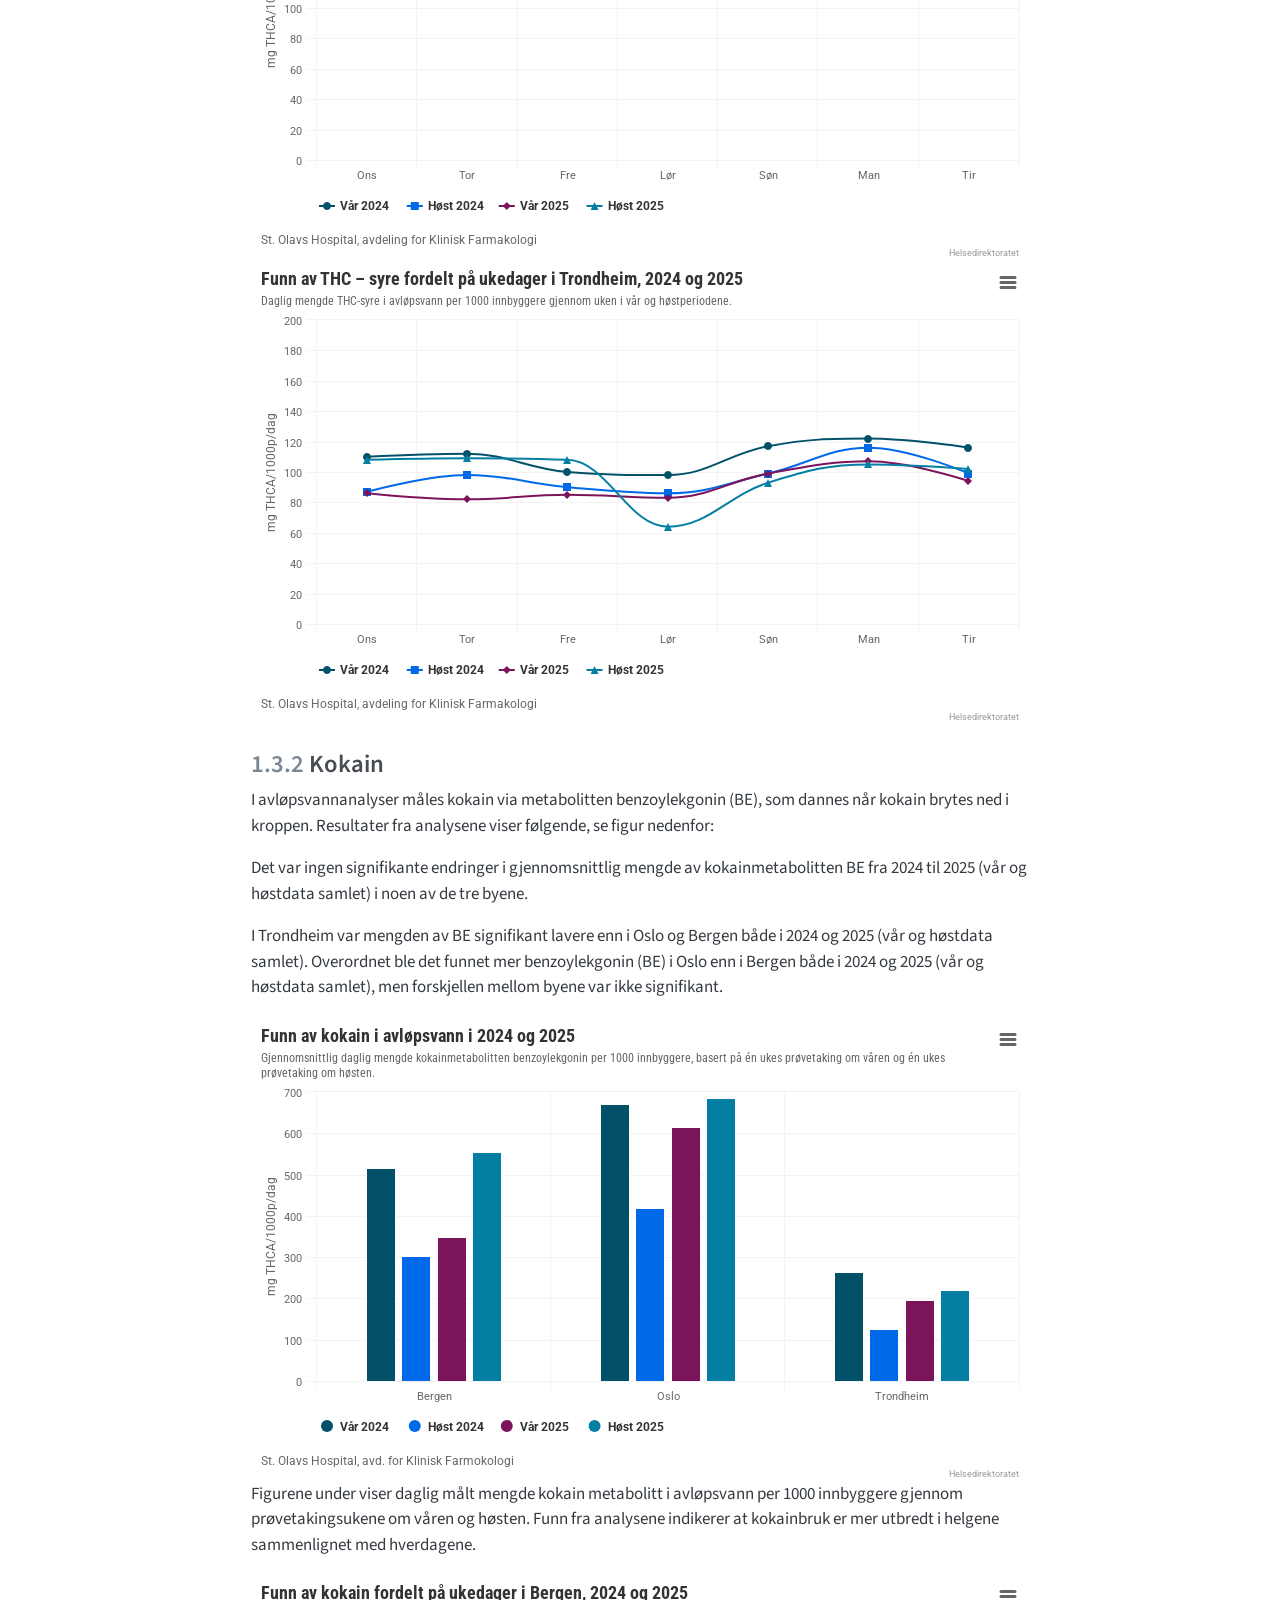
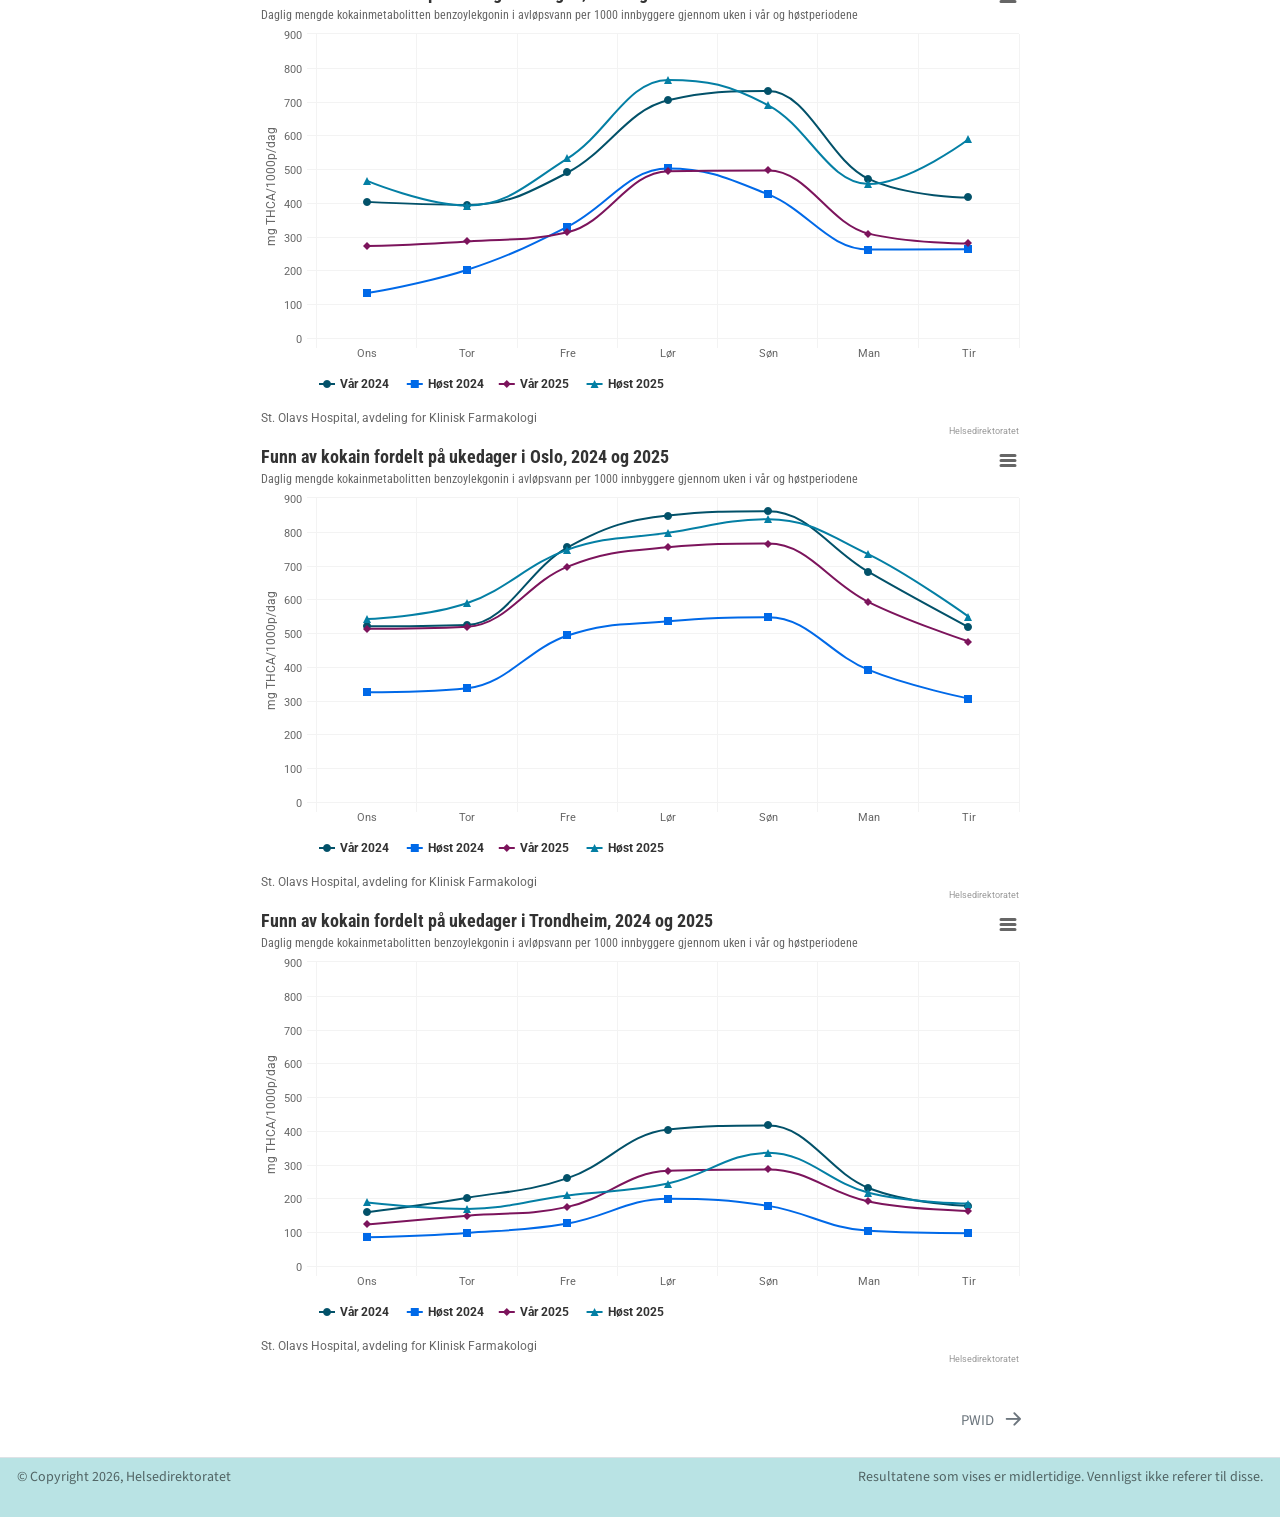
==== commit fd8fa969: "Add cocaine" ====
--- a/docs/xxxx/index.html
+++ b/docs/xxxx/index.html
@@ -398,6 +398,7 @@
   <li><a href="#funn-av-illegale-rusmidler-i-avløpsvann-2024-og-2025" id="toc-funn-av-illegale-rusmidler-i-avløpsvann-2024-og-2025" class="nav-link" data-scroll-target="#funn-av-illegale-rusmidler-i-avløpsvann-2024-og-2025"><span class="header-section-number">1.3</span> Funn av Illegale rusmidler i avløpsvann 2024 og 2025</a>
   <ul class="collapse">
   <li><a href="#cannabis" id="toc-cannabis" class="nav-link" data-scroll-target="#cannabis"><span class="header-section-number">1.3.1</span> Cannabis</a></li>
+  <li><a href="#kokain" id="toc-kokain" class="nav-link" data-scroll-target="#kokain"><span class="header-section-number">1.3.2</span> Kokain</a></li>
   </ul></li>
   </ul></li>
   </ul>
@@ -444,27 +445,58 @@
 <p>Mengden THC-syre i avløpsvann var høyere i Oslo enn Bergen i 2024 (vår og høstdata samlet). I 2025 fremkom det ikke lenger signifikante forskjeller mellom disse to byene. Dette skyldes at nivåene i Oslo har gått ned fra 2024 til 2025, samtidig som nivåene i Bergen holder seg relativt stabile over perioden. For Trondheim viser resultatene et lavere nivå av THC-syre sammenlignet med Oslo begge årene.</p>
 <div class="cell">
 <div class="cell-output-display">
-<div class="highchart html-widget html-fill-item" id="htmlwidget-0b52f1b298bd353e181b" style="width:100%;height:464px;"></div>
-<script type="application/json" data-for="htmlwidget-0b52f1b298bd353e181b">{"x":{"hc_opts":{"chart":{"reflow":true,"inverted":false},"title":{"text":"Funn av cannabis i avløpsvann 2024 og 2025"},"yAxis":{"title":{"text":"mg THCA/1000p/dag"},"labels":{"format":"{value}"},"tickInterval":10,"min":0,"max":200},"credits":{"enabled":true,"text":"Helsedirektoratet","href":"https://www.helsedirektoratet.no/"},"exporting":{"enabled":true,"filename":"highdir-figure","accessibility":{"enabled":true}},"boost":{"enabled":false},"plotOptions":{"series":{"label":{"enabled":false},"turboThreshold":0},"treemap":{"layoutAlgorithm":"squarified"}},"xAxis":{"title":{"text":null},"categories":["Bergen","Oslo","Trondheim"],"tickInterval":1,"labels":{"step":1}},"subtitle":{"text":"Gjennomsnittlig daglig mengde av cannabismetabolittenTHC syre per 1000 innbyggere, basert på én ukes prøvetakingom våren og én ukes prøvetaking om høsten."},"caption":{"text":"St. Olavs Hospital, avd. for Klinisk Farmokologi"},"tooltip":{"useHTML":true,"shared":true,"headerFormat":"<span style=\"font-size:14px;font-weight:bold;\">{point.key}<\/span><br/>","pointFormat":"<span style=\"color:{series.color}\">●<\/span> <span style=\"color:black\">{series.name}<\/span>: <b>{point.y}<\/b><br/>"},"legend":{"align":"left","verticalAlign":"bottom","layout":"horizontal","x":50,"y":0},"series":[{"group":"group","data":[{"ukedag":"uke","by":"Bergen","tid":"Vår 2024","kort":"V24","val":133,"x_index":0,"x":0,"y":133},{"ukedag":"uke","by":"Oslo","tid":"Vår 2024","kort":"V24","val":163,"x_index":1,"x":1,"y":163},{"ukedag":"uke","by":"Trondheim","tid":"Vår 2024","kort":"V24","val":111,"x_index":2,"x":2,"y":111}],"type":"column","name":"Vår 2024","color":"#025169","states":{"hover":{"brightness":0.2}},"point":{"events":{"mouseOver":"function(){\n         var c=this.series.chart, i=this.x;\n         c.xAxis[0].removePlotBand('hb');\n         c.xAxis[0].addPlotBand({id:'hb',from:i-0.4,to:i+0.4,\n           color:'rgba(204, 211, 255, 0.25)',zIndex:0});\n       }","mouseOut":"function(){ this.series.chart.xAxis[0].removePlotBand('hb'); }"}}},{"group":"group","data":[{"ukedag":"uke","by":"Bergen","tid":"Høst 2024","kort":"H24","val":109,"x_index":0,"x":0,"y":109},{"ukedag":"uke","by":"Oslo","tid":"Høst 2024","kort":"H24","val":148,"x_index":1,"x":1,"y":148},{"ukedag":"uke","by":"Trondheim","tid":"Høst 2024","kort":"H24","val":96,"x_index":2,"x":2,"y":96}],"type":"column","name":"Høst 2024","color":"#0069E8","states":{"hover":{"brightness":0.2}},"point":{"events":{"mouseOver":"function(){\n         var c=this.series.chart, i=this.x;\n         c.xAxis[0].removePlotBand('hb');\n         c.xAxis[0].addPlotBand({id:'hb',from:i-0.4,to:i+0.4,\n           color:'rgba(204, 211, 255, 0.25)',zIndex:0});\n       }","mouseOut":"function(){ this.series.chart.xAxis[0].removePlotBand('hb'); }"}}},{"group":"group","data":[{"ukedag":"uke","by":"Bergen","tid":"Vår 2025","kort":"V25","val":135,"x_index":0,"x":0,"y":135},{"ukedag":"uke","by":"Oslo","tid":"Vår 2025","kort":"V25","val":140,"x_index":1,"x":1,"y":140},{"ukedag":"uke","by":"Trondheim","tid":"Vår 2025","kort":"V25","val":91,"x_index":2,"x":2,"y":91}],"type":"column","name":"Vår 2025","color":"#7C145C","states":{"hover":{"brightness":0.2}},"point":{"events":{"mouseOver":"function(){\n         var c=this.series.chart, i=this.x;\n         c.xAxis[0].removePlotBand('hb');\n         c.xAxis[0].addPlotBand({id:'hb',from:i-0.4,to:i+0.4,\n           color:'rgba(204, 211, 255, 0.25)',zIndex:0});\n       }","mouseOut":"function(){ this.series.chart.xAxis[0].removePlotBand('hb'); }"}}},{"group":"group","data":[{"ukedag":"uke","by":"Bergen","tid":"Høst 2025","kort":"H25","val":127,"x_index":0,"x":0,"y":127},{"ukedag":"uke","by":"Oslo","tid":"Høst 2025","kort":"H25","val":142,"x_index":1,"x":1,"y":142},{"ukedag":"uke","by":"Trondheim","tid":"Høst 2025","kort":"H25","val":98,"x_index":2,"x":2,"y":98}],"type":"column","name":"Høst 2025","color":"#047FA4","states":{"hover":{"brightness":0.2}},"point":{"events":{"mouseOver":"function(){\n         var c=this.series.chart, i=this.x;\n         c.xAxis[0].removePlotBand('hb');\n         c.xAxis[0].addPlotBand({id:'hb',from:i-0.4,to:i+0.4,\n           color:'rgba(204, 211, 255, 0.25)',zIndex:0});\n       }","mouseOut":"function(){ this.series.chart.xAxis[0].removePlotBand('hb'); }"}}}]},"theme":{"colors":["#d35400","#2980b9","#2ecc71","#f1c40f","#2c3e50","#7f8c8d"],"chart":{"style":{"fontFamily":"Roboto","color":"#666666"}},"title":{"align":"left","style":{"fontFamily":"Roboto Condensed","fontWeight":"bold"}},"subtitle":{"align":"left","style":{"fontFamily":"Roboto Condensed"}},"legend":{"align":"right","verticalAlign":"bottom"},"xAxis":{"gridLineWidth":1,"gridLineColor":"#F3F3F3","lineColor":"#F3F3F3","minorGridLineColor":"#F3F3F3","tickColor":"#F3F3F3","tickWidth":1},"yAxis":{"gridLineColor":"#F3F3F3","lineColor":"#F3F3F3","minorGridLineColor":"#F3F3F3","tickColor":"#F3F3F3","tickWidth":1},"plotOptions":{"line":{"marker":{"enabled":false}},"spline":{"marker":{"enabled":false}},"area":{"marker":{"enabled":false}},"areaspline":{"marker":{"enabled":false}},"arearange":{"marker":{"enabled":false}},"bubble":{"maxSize":"10%"}}},"conf_opts":{"global":{"Date":null,"VMLRadialGradientURL":"http =//code.highcharts.com/list(version)/gfx/vml-radial-gradient.png","canvasToolsURL":"http =//code.highcharts.com/list(version)/modules/canvas-tools.js","getTimezoneOffset":null,"timezoneOffset":0,"useUTC":true},"lang":{"contextButtonTitle":"Chart context menu","decimalPoint":".","downloadCSV":"Download CSV","downloadJPEG":"Download JPEG image","downloadPDF":"Download PDF document","downloadPNG":"Download PNG image","downloadSVG":"Download SVG vector image","downloadXLS":"Download XLS","drillUpText":"◁ Back to {series.name}","exitFullscreen":"Exit from full screen","exportData":{"annotationHeader":"Annotations","categoryDatetimeHeader":"DateTime","categoryHeader":"Category"},"hideData":"Hide data table","invalidDate":null,"loading":"Loading...","months":["January","February","March","April","May","June","July","August","September","October","November","December"],"noData":"No data to display","numericSymbolMagnitude":1000,"numericSymbols":["k","M","G","T","P","E"],"printChart":"Print chart","resetZoom":"Reset zoom","resetZoomTitle":"Reset zoom level 1:1","shortMonths":["Jan","Feb","Mar","Apr","May","Jun","Jul","Aug","Sep","Oct","Nov","Dec"],"shortWeekdays":["Sat","Sun","Mon","Tue","Wed","Thu","Fri"],"thousandsSep":" ","viewData":"View data table","viewFullscreen":"View in full screen","weekdays":["Sunday","Monday","Tuesday","Wednesday","Thursday","Friday","Saturday"]}},"type":"chart","fonts":["Roboto","Roboto+Condensed"],"debug":false},"evals":["hc_opts.series.0.point.events.mouseOver","hc_opts.series.0.point.events.mouseOut","hc_opts.series.1.point.events.mouseOver","hc_opts.series.1.point.events.mouseOut","hc_opts.series.2.point.events.mouseOver","hc_opts.series.2.point.events.mouseOut","hc_opts.series.3.point.events.mouseOver","hc_opts.series.3.point.events.mouseOut"],"jsHooks":[]}</script>
+<div class="highchart html-widget html-fill-item" id="htmlwidget-877b6663d2f177b85223" style="width:100%;height:464px;"></div>
+<script type="application/json" data-for="htmlwidget-877b6663d2f177b85223">{"x":{"hc_opts":{"chart":{"reflow":true,"inverted":false},"title":{"text":"Funn av cannabis i avløpsvann 2024 og 2025"},"yAxis":{"title":{"text":"mg THCA/1000p/dag"},"labels":{"format":"{value}"},"tickInterval":50,"min":0,"max":200},"credits":{"enabled":true,"text":"Helsedirektoratet","href":"https://www.helsedirektoratet.no/"},"exporting":{"enabled":true,"filename":"highdir-figure","accessibility":{"enabled":true}},"boost":{"enabled":false},"plotOptions":{"series":{"label":{"enabled":false},"turboThreshold":0},"treemap":{"layoutAlgorithm":"squarified"}},"xAxis":{"title":{"text":null},"categories":["Bergen","Oslo","Trondheim"],"tickInterval":1,"labels":{"step":1}},"subtitle":{"text":"Gjennomsnittlig daglig mengde av cannabismetabolittenTHC syre per 1000 innbyggere, basert på én ukes prøvetakingom våren og én ukes prøvetaking om høsten."},"caption":{"text":"St. Olavs Hospital, avd. for Klinisk Farmokologi"},"tooltip":{"useHTML":true,"shared":true,"headerFormat":"<span style=\"font-size:14px;font-weight:bold;\">{point.key}<\/span><br/>","pointFormat":"<span style=\"color:{series.color}\">●<\/span> <span style=\"color:black\">{series.name}<\/span>: <b>{point.y}<\/b><br/>"},"legend":{"align":"left","verticalAlign":"bottom","layout":"horizontal","x":50,"y":0},"series":[{"group":"group","data":[{"ukedag":"uke","by":"Bergen","tid":"Vår 2024","kort":"V24","val":133,"x_index":0,"x":0,"y":133},{"ukedag":"uke","by":"Oslo","tid":"Vår 2024","kort":"V24","val":163,"x_index":1,"x":1,"y":163},{"ukedag":"uke","by":"Trondheim","tid":"Vår 2024","kort":"V24","val":111,"x_index":2,"x":2,"y":111}],"type":"column","name":"Vår 2024","color":"#025169","states":{"hover":{"brightness":0.2}},"point":{"events":{"mouseOver":"function(){\n         var c=this.series.chart, i=this.x;\n         c.xAxis[0].removePlotBand('hb');\n         c.xAxis[0].addPlotBand({id:'hb',from:i-0.4,to:i+0.4,\n           color:'rgba(204, 211, 255, 0.25)',zIndex:0});\n       }","mouseOut":"function(){ this.series.chart.xAxis[0].removePlotBand('hb'); }"}}},{"group":"group","data":[{"ukedag":"uke","by":"Bergen","tid":"Høst 2024","kort":"H24","val":109,"x_index":0,"x":0,"y":109},{"ukedag":"uke","by":"Oslo","tid":"Høst 2024","kort":"H24","val":148,"x_index":1,"x":1,"y":148},{"ukedag":"uke","by":"Trondheim","tid":"Høst 2024","kort":"H24","val":96,"x_index":2,"x":2,"y":96}],"type":"column","name":"Høst 2024","color":"#0069E8","states":{"hover":{"brightness":0.2}},"point":{"events":{"mouseOver":"function(){\n         var c=this.series.chart, i=this.x;\n         c.xAxis[0].removePlotBand('hb');\n         c.xAxis[0].addPlotBand({id:'hb',from:i-0.4,to:i+0.4,\n           color:'rgba(204, 211, 255, 0.25)',zIndex:0});\n       }","mouseOut":"function(){ this.series.chart.xAxis[0].removePlotBand('hb'); }"}}},{"group":"group","data":[{"ukedag":"uke","by":"Bergen","tid":"Vår 2025","kort":"V25","val":135,"x_index":0,"x":0,"y":135},{"ukedag":"uke","by":"Oslo","tid":"Vår 2025","kort":"V25","val":140,"x_index":1,"x":1,"y":140},{"ukedag":"uke","by":"Trondheim","tid":"Vår 2025","kort":"V25","val":91,"x_index":2,"x":2,"y":91}],"type":"column","name":"Vår 2025","color":"#7C145C","states":{"hover":{"brightness":0.2}},"point":{"events":{"mouseOver":"function(){\n         var c=this.series.chart, i=this.x;\n         c.xAxis[0].removePlotBand('hb');\n         c.xAxis[0].addPlotBand({id:'hb',from:i-0.4,to:i+0.4,\n           color:'rgba(204, 211, 255, 0.25)',zIndex:0});\n       }","mouseOut":"function(){ this.series.chart.xAxis[0].removePlotBand('hb'); }"}}},{"group":"group","data":[{"ukedag":"uke","by":"Bergen","tid":"Høst 2025","kort":"H25","val":127,"x_index":0,"x":0,"y":127},{"ukedag":"uke","by":"Oslo","tid":"Høst 2025","kort":"H25","val":142,"x_index":1,"x":1,"y":142},{"ukedag":"uke","by":"Trondheim","tid":"Høst 2025","kort":"H25","val":98,"x_index":2,"x":2,"y":98}],"type":"column","name":"Høst 2025","color":"#047FA4","states":{"hover":{"brightness":0.2}},"point":{"events":{"mouseOver":"function(){\n         var c=this.series.chart, i=this.x;\n         c.xAxis[0].removePlotBand('hb');\n         c.xAxis[0].addPlotBand({id:'hb',from:i-0.4,to:i+0.4,\n           color:'rgba(204, 211, 255, 0.25)',zIndex:0});\n       }","mouseOut":"function(){ this.series.chart.xAxis[0].removePlotBand('hb'); }"}}}]},"theme":{"colors":["#d35400","#2980b9","#2ecc71","#f1c40f","#2c3e50","#7f8c8d"],"chart":{"style":{"fontFamily":"Roboto","color":"#666666"}},"title":{"align":"left","style":{"fontFamily":"Roboto Condensed","fontWeight":"bold"}},"subtitle":{"align":"left","style":{"fontFamily":"Roboto Condensed"}},"legend":{"align":"right","verticalAlign":"bottom"},"xAxis":{"gridLineWidth":1,"gridLineColor":"#F3F3F3","lineColor":"#F3F3F3","minorGridLineColor":"#F3F3F3","tickColor":"#F3F3F3","tickWidth":1},"yAxis":{"gridLineColor":"#F3F3F3","lineColor":"#F3F3F3","minorGridLineColor":"#F3F3F3","tickColor":"#F3F3F3","tickWidth":1},"plotOptions":{"line":{"marker":{"enabled":false}},"spline":{"marker":{"enabled":false}},"area":{"marker":{"enabled":false}},"areaspline":{"marker":{"enabled":false}},"arearange":{"marker":{"enabled":false}},"bubble":{"maxSize":"10%"}}},"conf_opts":{"global":{"Date":null,"VMLRadialGradientURL":"http =//code.highcharts.com/list(version)/gfx/vml-radial-gradient.png","canvasToolsURL":"http =//code.highcharts.com/list(version)/modules/canvas-tools.js","getTimezoneOffset":null,"timezoneOffset":0,"useUTC":true},"lang":{"contextButtonTitle":"Chart context menu","decimalPoint":".","downloadCSV":"Download CSV","downloadJPEG":"Download JPEG image","downloadPDF":"Download PDF document","downloadPNG":"Download PNG image","downloadSVG":"Download SVG vector image","downloadXLS":"Download XLS","drillUpText":"◁ Back to {series.name}","exitFullscreen":"Exit from full screen","exportData":{"annotationHeader":"Annotations","categoryDatetimeHeader":"DateTime","categoryHeader":"Category"},"hideData":"Hide data table","invalidDate":null,"loading":"Loading...","months":["January","February","March","April","May","June","July","August","September","October","November","December"],"noData":"No data to display","numericSymbolMagnitude":1000,"numericSymbols":["k","M","G","T","P","E"],"printChart":"Print chart","resetZoom":"Reset zoom","resetZoomTitle":"Reset zoom level 1:1","shortMonths":["Jan","Feb","Mar","Apr","May","Jun","Jul","Aug","Sep","Oct","Nov","Dec"],"shortWeekdays":["Sat","Sun","Mon","Tue","Wed","Thu","Fri"],"thousandsSep":" ","viewData":"View data table","viewFullscreen":"View in full screen","weekdays":["Sunday","Monday","Tuesday","Wednesday","Thursday","Friday","Saturday"]}},"type":"chart","fonts":["Roboto","Roboto+Condensed"],"debug":false},"evals":["hc_opts.series.0.point.events.mouseOver","hc_opts.series.0.point.events.mouseOut","hc_opts.series.1.point.events.mouseOver","hc_opts.series.1.point.events.mouseOut","hc_opts.series.2.point.events.mouseOver","hc_opts.series.2.point.events.mouseOut","hc_opts.series.3.point.events.mouseOver","hc_opts.series.3.point.events.mouseOut"],"jsHooks":[]}</script>
 </div>
 </div>
 <p>Figurene under viser mengde THC-syre målt i avløpsvannet per dag gjennom de ulike prøvetakingsukene.</p>
 <div class="cell">
 <div class="cell-output-display">
-<div class="highchart html-widget html-fill-item" id="htmlwidget-8a0c14de92080dbbf831" style="width:100%;height:464px;"></div>
-<script type="application/json" data-for="htmlwidget-8a0c14de92080dbbf831">{"x":{"hc_opts":{"chart":{"reflow":true,"inverted":false},"title":{"text":"Daglige funn av cannabis i Bergen, 2024 og 2025"},"yAxis":{"title":{"text":"mg THCA/1000p/dag"},"labels":{"format":"{value}"},"tickInterval":20,"min":0,"max":200},"credits":{"enabled":true,"text":"Helsedirektoratet","href":"https://www.helsedirektoratet.no/"},"exporting":{"enabled":true,"filename":"highdir-figure","accessibility":{"enabled":true}},"boost":{"enabled":false},"plotOptions":{"series":{"label":{"enabled":false},"turboThreshold":0},"treemap":{"layoutAlgorithm":"squarified"}},"xAxis":{"title":{"text":null},"labels":{"step":1},"categories":["Ons","Tor","Fre","Lør","Søn","Man","Tir","Ons","Tor","Fre","Lør","Søn","Man","Tir","Ons","Tor","Fre","Lør","Søn","Man","Tir","Ons","Tor","Fre","Lør","Søn","Man","Tir"]},"subtitle":{"text":"Daglig mengde THC-syre i avløpsvann per 1000 innbyggere gjennom uken i vår  og høstperiodene."},"caption":{"text":"St. Olavs Hospital, avdeling for Klinisk Farmakologi "},"tooltip":{"useHTML":true,"shared":true,"headerFormat":"<span style=\"font-size:14px;font-weight:bold;\">{point.key}<\/span><br/>","pointFormat":"<span style=\"color:{series.color}\">●<\/span> <span style=\"color:black\">{series.name}<\/span>: <b>{point.y}<\/b><br/>"},"legend":{"align":"left","verticalAlign":"bottom","layout":"horizontal","x":50,"y":0},"series":[{"group":"group","data":[{"ukedag":"Ons","by":"Bergen","tid":"Vår 2024","kort":"V24","val":147,"id":0,"x":0,"y":147},{"ukedag":"Tor","by":"Bergen","tid":"Vår 2024","kort":"V24","val":105,"id":1,"x":1,"y":105},{"ukedag":"Fre","by":"Bergen","tid":"Vår 2024","kort":"V24","val":126,"id":2,"x":2,"y":126},{"ukedag":"Lør","by":"Bergen","tid":"Vår 2024","kort":"V24","val":117,"id":3,"x":3,"y":117},{"ukedag":"Søn","by":"Bergen","tid":"Vår 2024","kort":"V24","val":126,"id":4,"x":4,"y":126},{"ukedag":"Man","by":"Bergen","tid":"Vår 2024","kort":"V24","val":157,"id":5,"x":5,"y":157},{"ukedag":"Tir","by":"Bergen","tid":"Vår 2024","kort":"V24","val":150,"id":6,"x":6,"y":150}],"type":"spline","name":"Vår 2024","color":"#025169","lineWidth":2,"marker":{"symbol":"circle","enabled":true,"radius":4},"states":{"hover":{"lineWidth":3}},"point":{"events":{"mouseOver":"function(){\n         var c=this.series.chart, i=this.x;\n         c.xAxis[0].removePlotBand('hb');\n         c.xAxis[0].addPlotBand({id:'hb',from:i-0.4,to:i+0.4,\n           color:'rgba(204, 211, 255, 0.25)',zIndex:0});\n       }","mouseOut":"function(){ this.series.chart.xAxis[0].removePlotBand('hb'); }"}}},{"group":"group","data":[{"ukedag":"Ons","by":"Bergen","tid":"Høst 2024","kort":"H24","val":87,"id":0,"x":0,"y":87},{"ukedag":"Tor","by":"Bergen","tid":"Høst 2024","kort":"H24","val":89,"id":1,"x":1,"y":89},{"ukedag":"Fre","by":"Bergen","tid":"Høst 2024","kort":"H24","val":112,"id":2,"x":2,"y":112},{"ukedag":"Lør","by":"Bergen","tid":"Høst 2024","kort":"H24","val":116,"id":3,"x":3,"y":116},{"ukedag":"Søn","by":"Bergen","tid":"Høst 2024","kort":"H24","val":119,"id":4,"x":4,"y":119},{"ukedag":"Man","by":"Bergen","tid":"Høst 2024","kort":"H24","val":113,"id":5,"x":5,"y":113},{"ukedag":"Tir","by":"Bergen","tid":"Høst 2024","kort":"H24","val":128,"id":6,"x":6,"y":128}],"type":"spline","name":"Høst 2024","color":"#0069E8","lineWidth":2,"marker":{"symbol":"square","enabled":true,"radius":4},"states":{"hover":{"lineWidth":3}},"point":{"events":{"mouseOver":"function(){\n         var c=this.series.chart, i=this.x;\n         c.xAxis[0].removePlotBand('hb');\n         c.xAxis[0].addPlotBand({id:'hb',from:i-0.4,to:i+0.4,\n           color:'rgba(204, 211, 255, 0.25)',zIndex:0});\n       }","mouseOut":"function(){ this.series.chart.xAxis[0].removePlotBand('hb'); }"}}},{"group":"group","data":[{"ukedag":"Ons","by":"Bergen","tid":"Vår 2025","kort":"V25","val":132,"id":0,"x":0,"y":132},{"ukedag":"Tor","by":"Bergen","tid":"Vår 2025","kort":"V25","val":128,"id":1,"x":1,"y":128},{"ukedag":"Fre","by":"Bergen","tid":"Vår 2025","kort":"V25","val":134,"id":2,"x":2,"y":134},{"ukedag":"Lør","by":"Bergen","tid":"Vår 2025","kort":"V25","val":160,"id":3,"x":3,"y":160},{"ukedag":"Søn","by":"Bergen","tid":"Vår 2025","kort":"V25","val":100,"id":4,"x":4,"y":100},{"ukedag":"Man","by":"Bergen","tid":"Vår 2025","kort":"V25","val":151,"id":5,"x":5,"y":151},{"ukedag":"Tir","by":"Bergen","tid":"Vår 2025","kort":"V25","val":137,"id":6,"x":6,"y":137}],"type":"spline","name":"Vår 2025","color":"#7C145C","lineWidth":2,"marker":{"symbol":"diamond","enabled":true,"radius":4},"states":{"hover":{"lineWidth":3}},"point":{"events":{"mouseOver":"function(){\n         var c=this.series.chart, i=this.x;\n         c.xAxis[0].removePlotBand('hb');\n         c.xAxis[0].addPlotBand({id:'hb',from:i-0.4,to:i+0.4,\n           color:'rgba(204, 211, 255, 0.25)',zIndex:0});\n       }","mouseOut":"function(){ this.series.chart.xAxis[0].removePlotBand('hb'); }"}}},{"group":"group","data":[{"ukedag":"Ons","by":"Bergen","tid":"Høst 2025","kort":"H25","val":139,"id":0,"x":0,"y":139},{"ukedag":"Tor","by":"Bergen","tid":"Høst 2025","kort":"H25","val":104,"id":1,"x":1,"y":104},{"ukedag":"Fre","by":"Bergen","tid":"Høst 2025","kort":"H25","val":122,"id":2,"x":2,"y":122},{"ukedag":"Lør","by":"Bergen","tid":"Høst 2025","kort":"H25","val":121,"id":3,"x":3,"y":121},{"ukedag":"Søn","by":"Bergen","tid":"Høst 2025","kort":"H25","val":119,"id":4,"x":4,"y":119},{"ukedag":"Man","by":"Bergen","tid":"Høst 2025","kort":"H25","val":131,"id":5,"x":5,"y":131},{"ukedag":"Tir","by":"Bergen","tid":"Høst 2025","kort":"H25","val":154,"id":6,"x":6,"y":154}],"type":"spline","name":"Høst 2025","color":"#047FA4","lineWidth":2,"marker":{"symbol":"triangle","enabled":true,"radius":4},"states":{"hover":{"lineWidth":3}},"point":{"events":{"mouseOver":"function(){\n         var c=this.series.chart, i=this.x;\n         c.xAxis[0].removePlotBand('hb');\n         c.xAxis[0].addPlotBand({id:'hb',from:i-0.4,to:i+0.4,\n           color:'rgba(204, 211, 255, 0.25)',zIndex:0});\n       }","mouseOut":"function(){ this.series.chart.xAxis[0].removePlotBand('hb'); }"}}}]},"theme":{"colors":["#d35400","#2980b9","#2ecc71","#f1c40f","#2c3e50","#7f8c8d"],"chart":{"style":{"fontFamily":"Roboto","color":"#666666"}},"title":{"align":"left","style":{"fontFamily":"Roboto Condensed","fontWeight":"bold"}},"subtitle":{"align":"left","style":{"fontFamily":"Roboto Condensed"}},"legend":{"align":"right","verticalAlign":"bottom"},"xAxis":{"gridLineWidth":1,"gridLineColor":"#F3F3F3","lineColor":"#F3F3F3","minorGridLineColor":"#F3F3F3","tickColor":"#F3F3F3","tickWidth":1},"yAxis":{"gridLineColor":"#F3F3F3","lineColor":"#F3F3F3","minorGridLineColor":"#F3F3F3","tickColor":"#F3F3F3","tickWidth":1},"plotOptions":{"line":{"marker":{"enabled":false}},"spline":{"marker":{"enabled":false}},"area":{"marker":{"enabled":false}},"areaspline":{"marker":{"enabled":false}},"arearange":{"marker":{"enabled":false}},"bubble":{"maxSize":"10%"}}},"conf_opts":{"global":{"Date":null,"VMLRadialGradientURL":"http =//code.highcharts.com/list(version)/gfx/vml-radial-gradient.png","canvasToolsURL":"http =//code.highcharts.com/list(version)/modules/canvas-tools.js","getTimezoneOffset":null,"timezoneOffset":0,"useUTC":true},"lang":{"contextButtonTitle":"Chart context menu","decimalPoint":".","downloadCSV":"Download CSV","downloadJPEG":"Download JPEG image","downloadPDF":"Download PDF document","downloadPNG":"Download PNG image","downloadSVG":"Download SVG vector image","downloadXLS":"Download XLS","drillUpText":"◁ Back to {series.name}","exitFullscreen":"Exit from full screen","exportData":{"annotationHeader":"Annotations","categoryDatetimeHeader":"DateTime","categoryHeader":"Category"},"hideData":"Hide data table","invalidDate":null,"loading":"Loading...","months":["January","February","March","April","May","June","July","August","September","October","November","December"],"noData":"No data to display","numericSymbolMagnitude":1000,"numericSymbols":["k","M","G","T","P","E"],"printChart":"Print chart","resetZoom":"Reset zoom","resetZoomTitle":"Reset zoom level 1:1","shortMonths":["Jan","Feb","Mar","Apr","May","Jun","Jul","Aug","Sep","Oct","Nov","Dec"],"shortWeekdays":["Sat","Sun","Mon","Tue","Wed","Thu","Fri"],"thousandsSep":" ","viewData":"View data table","viewFullscreen":"View in full screen","weekdays":["Sunday","Monday","Tuesday","Wednesday","Thursday","Friday","Saturday"]}},"type":"chart","fonts":["Roboto","Roboto+Condensed"],"debug":false},"evals":["hc_opts.series.0.point.events.mouseOver","hc_opts.series.0.point.events.mouseOut","hc_opts.series.1.point.events.mouseOver","hc_opts.series.1.point.events.mouseOut","hc_opts.series.2.point.events.mouseOver","hc_opts.series.2.point.events.mouseOut","hc_opts.series.3.point.events.mouseOver","hc_opts.series.3.point.events.mouseOut"],"jsHooks":[]}</script>
+<div class="highchart html-widget html-fill-item" id="htmlwidget-7419f9a763e19c31e8ad" style="width:100%;height:464px;"></div>
+<script type="application/json" data-for="htmlwidget-7419f9a763e19c31e8ad">{"x":{"hc_opts":{"chart":{"reflow":true,"inverted":false},"title":{"text":"Daglige funn av cannabis i Bergen, 2024 og 2025"},"yAxis":{"title":{"text":"mg THCA/1000p/dag"},"labels":{"format":"{value}"},"tickInterval":20,"min":0,"max":200},"credits":{"enabled":true,"text":"Helsedirektoratet","href":"https://www.helsedirektoratet.no/"},"exporting":{"enabled":true,"filename":"highdir-figure","accessibility":{"enabled":true}},"boost":{"enabled":false},"plotOptions":{"series":{"label":{"enabled":false},"turboThreshold":0},"treemap":{"layoutAlgorithm":"squarified"}},"xAxis":{"title":{"text":null},"labels":{"step":1},"categories":["Ons","Tor","Fre","Lør","Søn","Man","Tir","Ons","Tor","Fre","Lør","Søn","Man","Tir","Ons","Tor","Fre","Lør","Søn","Man","Tir","Ons","Tor","Fre","Lør","Søn","Man","Tir"]},"subtitle":{"text":"Daglig mengde THC-syre i avløpsvann per 1000 innbyggere gjennom uken i vår  og høstperiodene."},"caption":{"text":"St. Olavs Hospital, avdeling for Klinisk Farmakologi "},"tooltip":{"useHTML":true,"shared":true,"headerFormat":"<span style=\"font-size:14px;font-weight:bold;\">{point.key}<\/span><br/>","pointFormat":"<span style=\"color:{series.color}\">●<\/span> <span style=\"color:black\">{series.name}<\/span>: <b>{point.y}<\/b><br/>"},"legend":{"align":"left","verticalAlign":"bottom","layout":"horizontal","x":50,"y":0},"series":[{"group":"group","data":[{"ukedag":"Ons","by":"Bergen","tid":"Vår 2024","kort":"V24","val":147,"id":0,"x":0,"y":147},{"ukedag":"Tor","by":"Bergen","tid":"Vår 2024","kort":"V24","val":105,"id":1,"x":1,"y":105},{"ukedag":"Fre","by":"Bergen","tid":"Vår 2024","kort":"V24","val":126,"id":2,"x":2,"y":126},{"ukedag":"Lør","by":"Bergen","tid":"Vår 2024","kort":"V24","val":117,"id":3,"x":3,"y":117},{"ukedag":"Søn","by":"Bergen","tid":"Vår 2024","kort":"V24","val":126,"id":4,"x":4,"y":126},{"ukedag":"Man","by":"Bergen","tid":"Vår 2024","kort":"V24","val":157,"id":5,"x":5,"y":157},{"ukedag":"Tir","by":"Bergen","tid":"Vår 2024","kort":"V24","val":150,"id":6,"x":6,"y":150}],"type":"spline","name":"Vår 2024","color":"#025169","lineWidth":2,"marker":{"symbol":"circle","enabled":true,"radius":4},"states":{"hover":{"lineWidth":3}},"point":{"events":{"mouseOver":"function(){\n         var c=this.series.chart, i=this.x;\n         c.xAxis[0].removePlotBand('hb');\n         c.xAxis[0].addPlotBand({id:'hb',from:i-0.4,to:i+0.4,\n           color:'rgba(204, 211, 255, 0.25)',zIndex:0});\n       }","mouseOut":"function(){ this.series.chart.xAxis[0].removePlotBand('hb'); }"}}},{"group":"group","data":[{"ukedag":"Ons","by":"Bergen","tid":"Høst 2024","kort":"H24","val":87,"id":0,"x":0,"y":87},{"ukedag":"Tor","by":"Bergen","tid":"Høst 2024","kort":"H24","val":89,"id":1,"x":1,"y":89},{"ukedag":"Fre","by":"Bergen","tid":"Høst 2024","kort":"H24","val":112,"id":2,"x":2,"y":112},{"ukedag":"Lør","by":"Bergen","tid":"Høst 2024","kort":"H24","val":116,"id":3,"x":3,"y":116},{"ukedag":"Søn","by":"Bergen","tid":"Høst 2024","kort":"H24","val":119,"id":4,"x":4,"y":119},{"ukedag":"Man","by":"Bergen","tid":"Høst 2024","kort":"H24","val":113,"id":5,"x":5,"y":113},{"ukedag":"Tir","by":"Bergen","tid":"Høst 2024","kort":"H24","val":128,"id":6,"x":6,"y":128}],"type":"spline","name":"Høst 2024","color":"#0069E8","lineWidth":2,"marker":{"symbol":"square","enabled":true,"radius":4},"states":{"hover":{"lineWidth":3}},"point":{"events":{"mouseOver":"function(){\n         var c=this.series.chart, i=this.x;\n         c.xAxis[0].removePlotBand('hb');\n         c.xAxis[0].addPlotBand({id:'hb',from:i-0.4,to:i+0.4,\n           color:'rgba(204, 211, 255, 0.25)',zIndex:0});\n       }","mouseOut":"function(){ this.series.chart.xAxis[0].removePlotBand('hb'); }"}}},{"group":"group","data":[{"ukedag":"Ons","by":"Bergen","tid":"Vår 2025","kort":"V25","val":132,"id":0,"x":0,"y":132},{"ukedag":"Tor","by":"Bergen","tid":"Vår 2025","kort":"V25","val":128,"id":1,"x":1,"y":128},{"ukedag":"Fre","by":"Bergen","tid":"Vår 2025","kort":"V25","val":134,"id":2,"x":2,"y":134},{"ukedag":"Lør","by":"Bergen","tid":"Vår 2025","kort":"V25","val":160,"id":3,"x":3,"y":160},{"ukedag":"Søn","by":"Bergen","tid":"Vår 2025","kort":"V25","val":100,"id":4,"x":4,"y":100},{"ukedag":"Man","by":"Bergen","tid":"Vår 2025","kort":"V25","val":151,"id":5,"x":5,"y":151},{"ukedag":"Tir","by":"Bergen","tid":"Vår 2025","kort":"V25","val":137,"id":6,"x":6,"y":137}],"type":"spline","name":"Vår 2025","color":"#7C145C","lineWidth":2,"marker":{"symbol":"diamond","enabled":true,"radius":4},"states":{"hover":{"lineWidth":3}},"point":{"events":{"mouseOver":"function(){\n         var c=this.series.chart, i=this.x;\n         c.xAxis[0].removePlotBand('hb');\n         c.xAxis[0].addPlotBand({id:'hb',from:i-0.4,to:i+0.4,\n           color:'rgba(204, 211, 255, 0.25)',zIndex:0});\n       }","mouseOut":"function(){ this.series.chart.xAxis[0].removePlotBand('hb'); }"}}},{"group":"group","data":[{"ukedag":"Ons","by":"Bergen","tid":"Høst 2025","kort":"H25","val":139,"id":0,"x":0,"y":139},{"ukedag":"Tor","by":"Bergen","tid":"Høst 2025","kort":"H25","val":104,"id":1,"x":1,"y":104},{"ukedag":"Fre","by":"Bergen","tid":"Høst 2025","kort":"H25","val":122,"id":2,"x":2,"y":122},{"ukedag":"Lør","by":"Bergen","tid":"Høst 2025","kort":"H25","val":121,"id":3,"x":3,"y":121},{"ukedag":"Søn","by":"Bergen","tid":"Høst 2025","kort":"H25","val":119,"id":4,"x":4,"y":119},{"ukedag":"Man","by":"Bergen","tid":"Høst 2025","kort":"H25","val":131,"id":5,"x":5,"y":131},{"ukedag":"Tir","by":"Bergen","tid":"Høst 2025","kort":"H25","val":154,"id":6,"x":6,"y":154}],"type":"spline","name":"Høst 2025","color":"#047FA4","lineWidth":2,"marker":{"symbol":"triangle","enabled":true,"radius":4},"states":{"hover":{"lineWidth":3}},"point":{"events":{"mouseOver":"function(){\n         var c=this.series.chart, i=this.x;\n         c.xAxis[0].removePlotBand('hb');\n         c.xAxis[0].addPlotBand({id:'hb',from:i-0.4,to:i+0.4,\n           color:'rgba(204, 211, 255, 0.25)',zIndex:0});\n       }","mouseOut":"function(){ this.series.chart.xAxis[0].removePlotBand('hb'); }"}}}]},"theme":{"colors":["#d35400","#2980b9","#2ecc71","#f1c40f","#2c3e50","#7f8c8d"],"chart":{"style":{"fontFamily":"Roboto","color":"#666666"}},"title":{"align":"left","style":{"fontFamily":"Roboto Condensed","fontWeight":"bold"}},"subtitle":{"align":"left","style":{"fontFamily":"Roboto Condensed"}},"legend":{"align":"right","verticalAlign":"bottom"},"xAxis":{"gridLineWidth":1,"gridLineColor":"#F3F3F3","lineColor":"#F3F3F3","minorGridLineColor":"#F3F3F3","tickColor":"#F3F3F3","tickWidth":1},"yAxis":{"gridLineColor":"#F3F3F3","lineColor":"#F3F3F3","minorGridLineColor":"#F3F3F3","tickColor":"#F3F3F3","tickWidth":1},"plotOptions":{"line":{"marker":{"enabled":false}},"spline":{"marker":{"enabled":false}},"area":{"marker":{"enabled":false}},"areaspline":{"marker":{"enabled":false}},"arearange":{"marker":{"enabled":false}},"bubble":{"maxSize":"10%"}}},"conf_opts":{"global":{"Date":null,"VMLRadialGradientURL":"http =//code.highcharts.com/list(version)/gfx/vml-radial-gradient.png","canvasToolsURL":"http =//code.highcharts.com/list(version)/modules/canvas-tools.js","getTimezoneOffset":null,"timezoneOffset":0,"useUTC":true},"lang":{"contextButtonTitle":"Chart context menu","decimalPoint":".","downloadCSV":"Download CSV","downloadJPEG":"Download JPEG image","downloadPDF":"Download PDF document","downloadPNG":"Download PNG image","downloadSVG":"Download SVG vector image","downloadXLS":"Download XLS","drillUpText":"◁ Back to {series.name}","exitFullscreen":"Exit from full screen","exportData":{"annotationHeader":"Annotations","categoryDatetimeHeader":"DateTime","categoryHeader":"Category"},"hideData":"Hide data table","invalidDate":null,"loading":"Loading...","months":["January","February","March","April","May","June","July","August","September","October","November","December"],"noData":"No data to display","numericSymbolMagnitude":1000,"numericSymbols":["k","M","G","T","P","E"],"printChart":"Print chart","resetZoom":"Reset zoom","resetZoomTitle":"Reset zoom level 1:1","shortMonths":["Jan","Feb","Mar","Apr","May","Jun","Jul","Aug","Sep","Oct","Nov","Dec"],"shortWeekdays":["Sat","Sun","Mon","Tue","Wed","Thu","Fri"],"thousandsSep":" ","viewData":"View data table","viewFullscreen":"View in full screen","weekdays":["Sunday","Monday","Tuesday","Wednesday","Thursday","Friday","Saturday"]}},"type":"chart","fonts":["Roboto","Roboto+Condensed"],"debug":false},"evals":["hc_opts.series.0.point.events.mouseOver","hc_opts.series.0.point.events.mouseOut","hc_opts.series.1.point.events.mouseOver","hc_opts.series.1.point.events.mouseOut","hc_opts.series.2.point.events.mouseOver","hc_opts.series.2.point.events.mouseOut","hc_opts.series.3.point.events.mouseOver","hc_opts.series.3.point.events.mouseOut"],"jsHooks":[]}</script>
 </div>
 </div>
 <div class="cell">
 <div class="cell-output-display">
-<div class="highchart html-widget html-fill-item" id="htmlwidget-0318e8397eccc3d71d84" style="width:100%;height:464px;"></div>
-<script type="application/json" data-for="htmlwidget-0318e8397eccc3d71d84">{"x":{"hc_opts":{"chart":{"reflow":true,"inverted":false},"title":{"text":"Funn av Cannabis fordelt på ukedager i Oslo, 2024 og 2025"},"yAxis":{"title":{"text":"mg THCA/1000p/dag"},"labels":{"format":"{value}"},"tickInterval":20,"min":0,"max":200},"credits":{"enabled":true,"text":"Helsedirektoratet","href":"https://www.helsedirektoratet.no/"},"exporting":{"enabled":true,"filename":"highdir-figure","accessibility":{"enabled":true}},"boost":{"enabled":false},"plotOptions":{"series":{"label":{"enabled":false},"turboThreshold":0},"treemap":{"layoutAlgorithm":"squarified"}},"xAxis":{"title":{"text":null},"labels":{"step":1},"categories":["Ons","Tor","Fre","Lør","Søn","Man","Tir","Ons","Tor","Fre","Lør","Søn","Man","Tir","Ons","Tor","Fre","Lør","Søn","Man","Tir","Ons","Tor","Fre","Lør","Søn","Man","Tir"]},"subtitle":{"text":"Daglig mengde THC-syre i avløpsvann per 1000 innbyggere gjennom uken i vår  og høstperiodene."},"caption":{"text":"St. Olavs Hospital, avdeling for Klinisk Farmakologi "},"tooltip":{"useHTML":true,"shared":true,"headerFormat":"<span style=\"font-size:14px;font-weight:bold;\">{point.key}<\/span><br/>","pointFormat":"<span style=\"color:{series.color}\">●<\/span> <span style=\"color:black\">{series.name}<\/span>: <b>{point.y}<\/b><br/>"},"legend":{"align":"left","verticalAlign":"bottom","layout":"horizontal","x":50,"y":0},"series":[{"group":"group","data":[{"ukedag":"Ons","by":"Oslo","tid":"Vår 2024","kort":"V24","val":180,"id":0,"x":0,"y":180},{"ukedag":"Tor","by":"Oslo","tid":"Vår 2024","kort":"V24","val":143,"id":1,"x":1,"y":143},{"ukedag":"Fre","by":"Oslo","tid":"Vår 2024","kort":"V24","val":168,"id":2,"x":2,"y":168},{"ukedag":"Lør","by":"Oslo","tid":"Vår 2024","kort":"V24","val":163,"id":3,"x":3,"y":163},{"ukedag":"Søn","by":"Oslo","tid":"Vår 2024","kort":"V24","val":164,"id":4,"x":4,"y":164},{"ukedag":"Man","by":"Oslo","tid":"Vår 2024","kort":"V24","val":175,"id":5,"x":5,"y":175},{"ukedag":"Tir","by":"Oslo","tid":"Vår 2024","kort":"V24","val":150,"id":6,"x":6,"y":150}],"type":"spline","name":"Vår 2024","color":"#025169","lineWidth":2,"marker":{"symbol":"circle","enabled":true,"radius":4},"states":{"hover":{"lineWidth":3}},"point":{"events":{"mouseOver":"function(){\n         var c=this.series.chart, i=this.x;\n         c.xAxis[0].removePlotBand('hb');\n         c.xAxis[0].addPlotBand({id:'hb',from:i-0.4,to:i+0.4,\n           color:'rgba(204, 211, 255, 0.25)',zIndex:0});\n       }","mouseOut":"function(){ this.series.chart.xAxis[0].removePlotBand('hb'); }"}}},{"group":"group","data":[{"ukedag":"Ons","by":"Oslo","tid":"Høst 2024","kort":"H24","val":143,"id":0,"x":0,"y":143},{"ukedag":"Tor","by":"Oslo","tid":"Høst 2024","kort":"H24","val":139,"id":1,"x":1,"y":139},{"ukedag":"Fre","by":"Oslo","tid":"Høst 2024","kort":"H24","val":150,"id":2,"x":2,"y":150},{"ukedag":"Lør","by":"Oslo","tid":"Høst 2024","kort":"H24","val":140,"id":3,"x":3,"y":140},{"ukedag":"Søn","by":"Oslo","tid":"Høst 2024","kort":"H24","val":143,"id":4,"x":4,"y":143},{"ukedag":"Man","by":"Oslo","tid":"Høst 2024","kort":"H24","val":166,"id":5,"x":5,"y":166},{"ukedag":"Tir","by":"Oslo","tid":"Høst 2024","kort":"H24","val":154,"id":6,"x":6,"y":154}],"type":"spline","name":"Høst 2024","color":"#0069E8","lineWidth":2,"marker":{"symbol":"square","enabled":true,"radius":4},"states":{"hover":{"lineWidth":3}},"point":{"events":{"mouseOver":"function(){\n         var c=this.series.chart, i=this.x;\n         c.xAxis[0].removePlotBand('hb');\n         c.xAxis[0].addPlotBand({id:'hb',from:i-0.4,to:i+0.4,\n           color:'rgba(204, 211, 255, 0.25)',zIndex:0});\n       }","mouseOut":"function(){ this.series.chart.xAxis[0].removePlotBand('hb'); }"}}},{"group":"group","data":[{"ukedag":"Ons","by":"Oslo","tid":"Vår 2025","kort":"V25","val":140,"id":0,"x":0,"y":140},{"ukedag":"Tor","by":"Oslo","tid":"Vår 2025","kort":"V25","val":141,"id":1,"x":1,"y":141},{"ukedag":"Fre","by":"Oslo","tid":"Vår 2025","kort":"V25","val":136,"id":2,"x":2,"y":136},{"ukedag":"Lør","by":"Oslo","tid":"Vår 2025","kort":"V25","val":134,"id":3,"x":3,"y":134},{"ukedag":"Søn","by":"Oslo","tid":"Vår 2025","kort":"V25","val":135,"id":4,"x":4,"y":135},{"ukedag":"Man","by":"Oslo","tid":"Vår 2025","kort":"V25","val":159,"id":5,"x":5,"y":159},{"ukedag":"Tir","by":"Oslo","tid":"Vår 2025","kort":"V25","val":138,"id":6,"x":6,"y":138}],"type":"spline","name":"Vår 2025","color":"#7C145C","lineWidth":2,"marker":{"symbol":"diamond","enabled":true,"radius":4},"states":{"hover":{"lineWidth":3}},"point":{"events":{"mouseOver":"function(){\n         var c=this.series.chart, i=this.x;\n         c.xAxis[0].removePlotBand('hb');\n         c.xAxis[0].addPlotBand({id:'hb',from:i-0.4,to:i+0.4,\n           color:'rgba(204, 211, 255, 0.25)',zIndex:0});\n       }","mouseOut":"function(){ this.series.chart.xAxis[0].removePlotBand('hb'); }"}}},{"group":"group","data":[{"ukedag":"Ons","by":"Oslo","tid":"Høst 2025","kort":"H25","val":112,"id":0,"x":0,"y":112},{"ukedag":"Tor","by":"Oslo","tid":"Høst 2025","kort":"H25","val":138,"id":1,"x":1,"y":138},{"ukedag":"Fre","by":"Oslo","tid":"Høst 2025","kort":"H25","val":156,"id":2,"x":2,"y":156},{"ukedag":"Lør","by":"Oslo","tid":"Høst 2025","kort":"H25","val":144,"id":3,"x":3,"y":144},{"ukedag":"Søn","by":"Oslo","tid":"Høst 2025","kort":"H25","val":131,"id":4,"x":4,"y":131},{"ukedag":"Man","by":"Oslo","tid":"Høst 2025","kort":"H25","val":163,"id":5,"x":5,"y":163},{"ukedag":"Tir","by":"Oslo","tid":"Høst 2025","kort":"H25","val":149,"id":6,"x":6,"y":149}],"type":"spline","name":"Høst 2025","color":"#047FA4","lineWidth":2,"marker":{"symbol":"triangle","enabled":true,"radius":4},"states":{"hover":{"lineWidth":3}},"point":{"events":{"mouseOver":"function(){\n         var c=this.series.chart, i=this.x;\n         c.xAxis[0].removePlotBand('hb');\n         c.xAxis[0].addPlotBand({id:'hb',from:i-0.4,to:i+0.4,\n           color:'rgba(204, 211, 255, 0.25)',zIndex:0});\n       }","mouseOut":"function(){ this.series.chart.xAxis[0].removePlotBand('hb'); }"}}}]},"theme":{"colors":["#d35400","#2980b9","#2ecc71","#f1c40f","#2c3e50","#7f8c8d"],"chart":{"style":{"fontFamily":"Roboto","color":"#666666"}},"title":{"align":"left","style":{"fontFamily":"Roboto Condensed","fontWeight":"bold"}},"subtitle":{"align":"left","style":{"fontFamily":"Roboto Condensed"}},"legend":{"align":"right","verticalAlign":"bottom"},"xAxis":{"gridLineWidth":1,"gridLineColor":"#F3F3F3","lineColor":"#F3F3F3","minorGridLineColor":"#F3F3F3","tickColor":"#F3F3F3","tickWidth":1},"yAxis":{"gridLineColor":"#F3F3F3","lineColor":"#F3F3F3","minorGridLineColor":"#F3F3F3","tickColor":"#F3F3F3","tickWidth":1},"plotOptions":{"line":{"marker":{"enabled":false}},"spline":{"marker":{"enabled":false}},"area":{"marker":{"enabled":false}},"areaspline":{"marker":{"enabled":false}},"arearange":{"marker":{"enabled":false}},"bubble":{"maxSize":"10%"}}},"conf_opts":{"global":{"Date":null,"VMLRadialGradientURL":"http =//code.highcharts.com/list(version)/gfx/vml-radial-gradient.png","canvasToolsURL":"http =//code.highcharts.com/list(version)/modules/canvas-tools.js","getTimezoneOffset":null,"timezoneOffset":0,"useUTC":true},"lang":{"contextButtonTitle":"Chart context menu","decimalPoint":".","downloadCSV":"Download CSV","downloadJPEG":"Download JPEG image","downloadPDF":"Download PDF document","downloadPNG":"Download PNG image","downloadSVG":"Download SVG vector image","downloadXLS":"Download XLS","drillUpText":"◁ Back to {series.name}","exitFullscreen":"Exit from full screen","exportData":{"annotationHeader":"Annotations","categoryDatetimeHeader":"DateTime","categoryHeader":"Category"},"hideData":"Hide data table","invalidDate":null,"loading":"Loading...","months":["January","February","March","April","May","June","July","August","September","October","November","December"],"noData":"No data to display","numericSymbolMagnitude":1000,"numericSymbols":["k","M","G","T","P","E"],"printChart":"Print chart","resetZoom":"Reset zoom","resetZoomTitle":"Reset zoom level 1:1","shortMonths":["Jan","Feb","Mar","Apr","May","Jun","Jul","Aug","Sep","Oct","Nov","Dec"],"shortWeekdays":["Sat","Sun","Mon","Tue","Wed","Thu","Fri"],"thousandsSep":" ","viewData":"View data table","viewFullscreen":"View in full screen","weekdays":["Sunday","Monday","Tuesday","Wednesday","Thursday","Friday","Saturday"]}},"type":"chart","fonts":["Roboto","Roboto+Condensed"],"debug":false},"evals":["hc_opts.series.0.point.events.mouseOver","hc_opts.series.0.point.events.mouseOut","hc_opts.series.1.point.events.mouseOver","hc_opts.series.1.point.events.mouseOut","hc_opts.series.2.point.events.mouseOver","hc_opts.series.2.point.events.mouseOut","hc_opts.series.3.point.events.mouseOver","hc_opts.series.3.point.events.mouseOut"],"jsHooks":[]}</script>
+<div class="highchart html-widget html-fill-item" id="htmlwidget-c8037439db6b971c1e9c" style="width:100%;height:464px;"></div>
+<script type="application/json" data-for="htmlwidget-c8037439db6b971c1e9c">{"x":{"hc_opts":{"chart":{"reflow":true,"inverted":false},"title":{"text":"Funn av Cannabis fordelt på ukedager i Oslo, 2024 og 2025"},"yAxis":{"title":{"text":"mg THCA/1000p/dag"},"labels":{"format":"{value}"},"tickInterval":20,"min":0,"max":200},"credits":{"enabled":true,"text":"Helsedirektoratet","href":"https://www.helsedirektoratet.no/"},"exporting":{"enabled":true,"filename":"highdir-figure","accessibility":{"enabled":true}},"boost":{"enabled":false},"plotOptions":{"series":{"label":{"enabled":false},"turboThreshold":0},"treemap":{"layoutAlgorithm":"squarified"}},"xAxis":{"title":{"text":null},"labels":{"step":1},"categories":["Ons","Tor","Fre","Lør","Søn","Man","Tir","Ons","Tor","Fre","Lør","Søn","Man","Tir","Ons","Tor","Fre","Lør","Søn","Man","Tir","Ons","Tor","Fre","Lør","Søn","Man","Tir"]},"subtitle":{"text":"Daglig mengde THC-syre i avløpsvann per 1000 innbyggere gjennom uken i vår  og høstperiodene."},"caption":{"text":"St. Olavs Hospital, avdeling for Klinisk Farmakologi "},"tooltip":{"useHTML":true,"shared":true,"headerFormat":"<span style=\"font-size:14px;font-weight:bold;\">{point.key}<\/span><br/>","pointFormat":"<span style=\"color:{series.color}\">●<\/span> <span style=\"color:black\">{series.name}<\/span>: <b>{point.y}<\/b><br/>"},"legend":{"align":"left","verticalAlign":"bottom","layout":"horizontal","x":50,"y":0},"series":[{"group":"group","data":[{"ukedag":"Ons","by":"Oslo","tid":"Vår 2024","kort":"V24","val":180,"id":0,"x":0,"y":180},{"ukedag":"Tor","by":"Oslo","tid":"Vår 2024","kort":"V24","val":143,"id":1,"x":1,"y":143},{"ukedag":"Fre","by":"Oslo","tid":"Vår 2024","kort":"V24","val":168,"id":2,"x":2,"y":168},{"ukedag":"Lør","by":"Oslo","tid":"Vår 2024","kort":"V24","val":163,"id":3,"x":3,"y":163},{"ukedag":"Søn","by":"Oslo","tid":"Vår 2024","kort":"V24","val":164,"id":4,"x":4,"y":164},{"ukedag":"Man","by":"Oslo","tid":"Vår 2024","kort":"V24","val":175,"id":5,"x":5,"y":175},{"ukedag":"Tir","by":"Oslo","tid":"Vår 2024","kort":"V24","val":150,"id":6,"x":6,"y":150}],"type":"spline","name":"Vår 2024","color":"#025169","lineWidth":2,"marker":{"symbol":"circle","enabled":true,"radius":4},"states":{"hover":{"lineWidth":3}},"point":{"events":{"mouseOver":"function(){\n         var c=this.series.chart, i=this.x;\n         c.xAxis[0].removePlotBand('hb');\n         c.xAxis[0].addPlotBand({id:'hb',from:i-0.4,to:i+0.4,\n           color:'rgba(204, 211, 255, 0.25)',zIndex:0});\n       }","mouseOut":"function(){ this.series.chart.xAxis[0].removePlotBand('hb'); }"}}},{"group":"group","data":[{"ukedag":"Ons","by":"Oslo","tid":"Høst 2024","kort":"H24","val":143,"id":0,"x":0,"y":143},{"ukedag":"Tor","by":"Oslo","tid":"Høst 2024","kort":"H24","val":139,"id":1,"x":1,"y":139},{"ukedag":"Fre","by":"Oslo","tid":"Høst 2024","kort":"H24","val":150,"id":2,"x":2,"y":150},{"ukedag":"Lør","by":"Oslo","tid":"Høst 2024","kort":"H24","val":140,"id":3,"x":3,"y":140},{"ukedag":"Søn","by":"Oslo","tid":"Høst 2024","kort":"H24","val":143,"id":4,"x":4,"y":143},{"ukedag":"Man","by":"Oslo","tid":"Høst 2024","kort":"H24","val":166,"id":5,"x":5,"y":166},{"ukedag":"Tir","by":"Oslo","tid":"Høst 2024","kort":"H24","val":154,"id":6,"x":6,"y":154}],"type":"spline","name":"Høst 2024","color":"#0069E8","lineWidth":2,"marker":{"symbol":"square","enabled":true,"radius":4},"states":{"hover":{"lineWidth":3}},"point":{"events":{"mouseOver":"function(){\n         var c=this.series.chart, i=this.x;\n         c.xAxis[0].removePlotBand('hb');\n         c.xAxis[0].addPlotBand({id:'hb',from:i-0.4,to:i+0.4,\n           color:'rgba(204, 211, 255, 0.25)',zIndex:0});\n       }","mouseOut":"function(){ this.series.chart.xAxis[0].removePlotBand('hb'); }"}}},{"group":"group","data":[{"ukedag":"Ons","by":"Oslo","tid":"Vår 2025","kort":"V25","val":140,"id":0,"x":0,"y":140},{"ukedag":"Tor","by":"Oslo","tid":"Vår 2025","kort":"V25","val":141,"id":1,"x":1,"y":141},{"ukedag":"Fre","by":"Oslo","tid":"Vår 2025","kort":"V25","val":136,"id":2,"x":2,"y":136},{"ukedag":"Lør","by":"Oslo","tid":"Vår 2025","kort":"V25","val":134,"id":3,"x":3,"y":134},{"ukedag":"Søn","by":"Oslo","tid":"Vår 2025","kort":"V25","val":135,"id":4,"x":4,"y":135},{"ukedag":"Man","by":"Oslo","tid":"Vår 2025","kort":"V25","val":159,"id":5,"x":5,"y":159},{"ukedag":"Tir","by":"Oslo","tid":"Vår 2025","kort":"V25","val":138,"id":6,"x":6,"y":138}],"type":"spline","name":"Vår 2025","color":"#7C145C","lineWidth":2,"marker":{"symbol":"diamond","enabled":true,"radius":4},"states":{"hover":{"lineWidth":3}},"point":{"events":{"mouseOver":"function(){\n         var c=this.series.chart, i=this.x;\n         c.xAxis[0].removePlotBand('hb');\n         c.xAxis[0].addPlotBand({id:'hb',from:i-0.4,to:i+0.4,\n           color:'rgba(204, 211, 255, 0.25)',zIndex:0});\n       }","mouseOut":"function(){ this.series.chart.xAxis[0].removePlotBand('hb'); }"}}},{"group":"group","data":[{"ukedag":"Ons","by":"Oslo","tid":"Høst 2025","kort":"H25","val":112,"id":0,"x":0,"y":112},{"ukedag":"Tor","by":"Oslo","tid":"Høst 2025","kort":"H25","val":138,"id":1,"x":1,"y":138},{"ukedag":"Fre","by":"Oslo","tid":"Høst 2025","kort":"H25","val":156,"id":2,"x":2,"y":156},{"ukedag":"Lør","by":"Oslo","tid":"Høst 2025","kort":"H25","val":144,"id":3,"x":3,"y":144},{"ukedag":"Søn","by":"Oslo","tid":"Høst 2025","kort":"H25","val":131,"id":4,"x":4,"y":131},{"ukedag":"Man","by":"Oslo","tid":"Høst 2025","kort":"H25","val":163,"id":5,"x":5,"y":163},{"ukedag":"Tir","by":"Oslo","tid":"Høst 2025","kort":"H25","val":149,"id":6,"x":6,"y":149}],"type":"spline","name":"Høst 2025","color":"#047FA4","lineWidth":2,"marker":{"symbol":"triangle","enabled":true,"radius":4},"states":{"hover":{"lineWidth":3}},"point":{"events":{"mouseOver":"function(){\n         var c=this.series.chart, i=this.x;\n         c.xAxis[0].removePlotBand('hb');\n         c.xAxis[0].addPlotBand({id:'hb',from:i-0.4,to:i+0.4,\n           color:'rgba(204, 211, 255, 0.25)',zIndex:0});\n       }","mouseOut":"function(){ this.series.chart.xAxis[0].removePlotBand('hb'); }"}}}]},"theme":{"colors":["#d35400","#2980b9","#2ecc71","#f1c40f","#2c3e50","#7f8c8d"],"chart":{"style":{"fontFamily":"Roboto","color":"#666666"}},"title":{"align":"left","style":{"fontFamily":"Roboto Condensed","fontWeight":"bold"}},"subtitle":{"align":"left","style":{"fontFamily":"Roboto Condensed"}},"legend":{"align":"right","verticalAlign":"bottom"},"xAxis":{"gridLineWidth":1,"gridLineColor":"#F3F3F3","lineColor":"#F3F3F3","minorGridLineColor":"#F3F3F3","tickColor":"#F3F3F3","tickWidth":1},"yAxis":{"gridLineColor":"#F3F3F3","lineColor":"#F3F3F3","minorGridLineColor":"#F3F3F3","tickColor":"#F3F3F3","tickWidth":1},"plotOptions":{"line":{"marker":{"enabled":false}},"spline":{"marker":{"enabled":false}},"area":{"marker":{"enabled":false}},"areaspline":{"marker":{"enabled":false}},"arearange":{"marker":{"enabled":false}},"bubble":{"maxSize":"10%"}}},"conf_opts":{"global":{"Date":null,"VMLRadialGradientURL":"http =//code.highcharts.com/list(version)/gfx/vml-radial-gradient.png","canvasToolsURL":"http =//code.highcharts.com/list(version)/modules/canvas-tools.js","getTimezoneOffset":null,"timezoneOffset":0,"useUTC":true},"lang":{"contextButtonTitle":"Chart context menu","decimalPoint":".","downloadCSV":"Download CSV","downloadJPEG":"Download JPEG image","downloadPDF":"Download PDF document","downloadPNG":"Download PNG image","downloadSVG":"Download SVG vector image","downloadXLS":"Download XLS","drillUpText":"◁ Back to {series.name}","exitFullscreen":"Exit from full screen","exportData":{"annotationHeader":"Annotations","categoryDatetimeHeader":"DateTime","categoryHeader":"Category"},"hideData":"Hide data table","invalidDate":null,"loading":"Loading...","months":["January","February","March","April","May","June","July","August","September","October","November","December"],"noData":"No data to display","numericSymbolMagnitude":1000,"numericSymbols":["k","M","G","T","P","E"],"printChart":"Print chart","resetZoom":"Reset zoom","resetZoomTitle":"Reset zoom level 1:1","shortMonths":["Jan","Feb","Mar","Apr","May","Jun","Jul","Aug","Sep","Oct","Nov","Dec"],"shortWeekdays":["Sat","Sun","Mon","Tue","Wed","Thu","Fri"],"thousandsSep":" ","viewData":"View data table","viewFullscreen":"View in full screen","weekdays":["Sunday","Monday","Tuesday","Wednesday","Thursday","Friday","Saturday"]}},"type":"chart","fonts":["Roboto","Roboto+Condensed"],"debug":false},"evals":["hc_opts.series.0.point.events.mouseOver","hc_opts.series.0.point.events.mouseOut","hc_opts.series.1.point.events.mouseOver","hc_opts.series.1.point.events.mouseOut","hc_opts.series.2.point.events.mouseOver","hc_opts.series.2.point.events.mouseOut","hc_opts.series.3.point.events.mouseOver","hc_opts.series.3.point.events.mouseOut"],"jsHooks":[]}</script>
 </div>
 </div>
 <div class="cell">
 <div class="cell-output-display">
-<div class="highchart html-widget html-fill-item" id="htmlwidget-164d3ba702f26bc4660b" style="width:100%;height:464px;"></div>
-<script type="application/json" data-for="htmlwidget-164d3ba702f26bc4660b">{"x":{"hc_opts":{"chart":{"reflow":true,"inverted":false},"title":{"text":"Funn av THC – syre fordelt på ukedager i Trondheim, 2024 og 2025"},"yAxis":{"title":{"text":"mg THCA/1000p/dag"},"labels":{"format":"{value}"},"tickInterval":20,"min":0,"max":200},"credits":{"enabled":true,"text":"Helsedirektoratet","href":"https://www.helsedirektoratet.no/"},"exporting":{"enabled":true,"filename":"highdir-figure","accessibility":{"enabled":true}},"boost":{"enabled":false},"plotOptions":{"series":{"label":{"enabled":false},"turboThreshold":0},"treemap":{"layoutAlgorithm":"squarified"}},"xAxis":{"title":{"text":null},"labels":{"step":1},"categories":["Ons","Tor","Fre","Lør","Søn","Man","Tir","Ons","Tor","Fre","Lør","Søn","Man","Tir","Ons","Tor","Fre","Lør","Søn","Man","Tir","Ons","Tor","Fre","Lør","Søn","Man","Tir"]},"subtitle":{"text":"Daglig mengde THC-syre i avløpsvann per 1000 innbyggere gjennom uken i vår  og høstperiodene."},"caption":{"text":"St. Olavs Hospital, avdeling for Klinisk Farmakologi "},"tooltip":{"useHTML":true,"shared":true,"headerFormat":"<span style=\"font-size:14px;font-weight:bold;\">{point.key}<\/span><br/>","pointFormat":"<span style=\"color:{series.color}\">●<\/span> <span style=\"color:black\">{series.name}<\/span>: <b>{point.y}<\/b><br/>"},"legend":{"align":"left","verticalAlign":"bottom","layout":"horizontal","x":50,"y":0},"series":[{"group":"group","data":[{"ukedag":"Ons","by":"Trondheim","tid":"Vår 2024","kort":"V24","val":110,"id":0,"x":0,"y":110},{"ukedag":"Tor","by":"Trondheim","tid":"Vår 2024","kort":"V24","val":112,"id":1,"x":1,"y":112},{"ukedag":"Fre","by":"Trondheim","tid":"Vår 2024","kort":"V24","val":100,"id":2,"x":2,"y":100},{"ukedag":"Lør","by":"Trondheim","tid":"Vår 2024","kort":"V24","val":98,"id":3,"x":3,"y":98},{"ukedag":"Søn","by":"Trondheim","tid":"Vår 2024","kort":"V24","val":117,"id":4,"x":4,"y":117},{"ukedag":"Man","by":"Trondheim","tid":"Vår 2024","kort":"V24","val":122,"id":5,"x":5,"y":122},{"ukedag":"Tir","by":"Trondheim","tid":"Vår 2024","kort":"V24","val":116,"id":6,"x":6,"y":116}],"type":"spline","name":"Vår 2024","color":"#025169","lineWidth":2,"marker":{"symbol":"circle","enabled":true,"radius":4},"states":{"hover":{"lineWidth":3}},"point":{"events":{"mouseOver":"function(){\n         var c=this.series.chart, i=this.x;\n         c.xAxis[0].removePlotBand('hb');\n         c.xAxis[0].addPlotBand({id:'hb',from:i-0.4,to:i+0.4,\n           color:'rgba(204, 211, 255, 0.25)',zIndex:0});\n       }","mouseOut":"function(){ this.series.chart.xAxis[0].removePlotBand('hb'); }"}}},{"group":"group","data":[{"ukedag":"Ons","by":"Trondheim","tid":"Høst 2024","kort":"H24","val":87,"id":0,"x":0,"y":87},{"ukedag":"Tor","by":"Trondheim","tid":"Høst 2024","kort":"H24","val":98,"id":1,"x":1,"y":98},{"ukedag":"Fre","by":"Trondheim","tid":"Høst 2024","kort":"H24","val":90,"id":2,"x":2,"y":90},{"ukedag":"Lør","by":"Trondheim","tid":"Høst 2024","kort":"H24","val":86,"id":3,"x":3,"y":86},{"ukedag":"Søn","by":"Trondheim","tid":"Høst 2024","kort":"H24","val":99,"id":4,"x":4,"y":99},{"ukedag":"Man","by":"Trondheim","tid":"Høst 2024","kort":"H24","val":116,"id":5,"x":5,"y":116},{"ukedag":"Tir","by":"Trondheim","tid":"Høst 2024","kort":"H24","val":99,"id":6,"x":6,"y":99}],"type":"spline","name":"Høst 2024","color":"#0069E8","lineWidth":2,"marker":{"symbol":"square","enabled":true,"radius":4},"states":{"hover":{"lineWidth":3}},"point":{"events":{"mouseOver":"function(){\n         var c=this.series.chart, i=this.x;\n         c.xAxis[0].removePlotBand('hb');\n         c.xAxis[0].addPlotBand({id:'hb',from:i-0.4,to:i+0.4,\n           color:'rgba(204, 211, 255, 0.25)',zIndex:0});\n       }","mouseOut":"function(){ this.series.chart.xAxis[0].removePlotBand('hb'); }"}}},{"group":"group","data":[{"ukedag":"Ons","by":"Trondheim","tid":"Vår 2025","kort":"V25","val":86,"id":0,"x":0,"y":86},{"ukedag":"Tor","by":"Trondheim","tid":"Vår 2025","kort":"V25","val":82,"id":1,"x":1,"y":82},{"ukedag":"Fre","by":"Trondheim","tid":"Vår 2025","kort":"V25","val":85,"id":2,"x":2,"y":85},{"ukedag":"Lør","by":"Trondheim","tid":"Vår 2025","kort":"V25","val":83,"id":3,"x":3,"y":83},{"ukedag":"Søn","by":"Trondheim","tid":"Vår 2025","kort":"V25","val":99,"id":4,"x":4,"y":99},{"ukedag":"Man","by":"Trondheim","tid":"Vår 2025","kort":"V25","val":107,"id":5,"x":5,"y":107},{"ukedag":"Tir","by":"Trondheim","tid":"Vår 2025","kort":"V25","val":94,"id":6,"x":6,"y":94}],"type":"spline","name":"Vår 2025","color":"#7C145C","lineWidth":2,"marker":{"symbol":"diamond","enabled":true,"radius":4},"states":{"hover":{"lineWidth":3}},"point":{"events":{"mouseOver":"function(){\n         var c=this.series.chart, i=this.x;\n         c.xAxis[0].removePlotBand('hb');\n         c.xAxis[0].addPlotBand({id:'hb',from:i-0.4,to:i+0.4,\n           color:'rgba(204, 211, 255, 0.25)',zIndex:0});\n       }","mouseOut":"function(){ this.series.chart.xAxis[0].removePlotBand('hb'); }"}}},{"group":"group","data":[{"ukedag":"Ons","by":"Trondheim","tid":"Høst 2025","kort":"H25","val":108,"id":0,"x":0,"y":108},{"ukedag":"Tor","by":"Trondheim","tid":"Høst 2025","kort":"H25","val":109,"id":1,"x":1,"y":109},{"ukedag":"Fre","by":"Trondheim","tid":"Høst 2025","kort":"H25","val":108,"id":2,"x":2,"y":108},{"ukedag":"Lør","by":"Trondheim","tid":"Høst 2025","kort":"H25","val":64,"id":3,"x":3,"y":64},{"ukedag":"Søn","by":"Trondheim","tid":"Høst 2025","kort":"H25","val":93,"id":4,"x":4,"y":93},{"ukedag":"Man","by":"Trondheim","tid":"Høst 2025","kort":"H25","val":105,"id":5,"x":5,"y":105},{"ukedag":"Tir","by":"Trondheim","tid":"Høst 2025","kort":"H25","val":102,"id":6,"x":6,"y":102}],"type":"spline","name":"Høst 2025","color":"#047FA4","lineWidth":2,"marker":{"symbol":"triangle","enabled":true,"radius":4},"states":{"hover":{"lineWidth":3}},"point":{"events":{"mouseOver":"function(){\n         var c=this.series.chart, i=this.x;\n         c.xAxis[0].removePlotBand('hb');\n         c.xAxis[0].addPlotBand({id:'hb',from:i-0.4,to:i+0.4,\n           color:'rgba(204, 211, 255, 0.25)',zIndex:0});\n       }","mouseOut":"function(){ this.series.chart.xAxis[0].removePlotBand('hb'); }"}}}]},"theme":{"colors":["#d35400","#2980b9","#2ecc71","#f1c40f","#2c3e50","#7f8c8d"],"chart":{"style":{"fontFamily":"Roboto","color":"#666666"}},"title":{"align":"left","style":{"fontFamily":"Roboto Condensed","fontWeight":"bold"}},"subtitle":{"align":"left","style":{"fontFamily":"Roboto Condensed"}},"legend":{"align":"right","verticalAlign":"bottom"},"xAxis":{"gridLineWidth":1,"gridLineColor":"#F3F3F3","lineColor":"#F3F3F3","minorGridLineColor":"#F3F3F3","tickColor":"#F3F3F3","tickWidth":1},"yAxis":{"gridLineColor":"#F3F3F3","lineColor":"#F3F3F3","minorGridLineColor":"#F3F3F3","tickColor":"#F3F3F3","tickWidth":1},"plotOptions":{"line":{"marker":{"enabled":false}},"spline":{"marker":{"enabled":false}},"area":{"marker":{"enabled":false}},"areaspline":{"marker":{"enabled":false}},"arearange":{"marker":{"enabled":false}},"bubble":{"maxSize":"10%"}}},"conf_opts":{"global":{"Date":null,"VMLRadialGradientURL":"http =//code.highcharts.com/list(version)/gfx/vml-radial-gradient.png","canvasToolsURL":"http =//code.highcharts.com/list(version)/modules/canvas-tools.js","getTimezoneOffset":null,"timezoneOffset":0,"useUTC":true},"lang":{"contextButtonTitle":"Chart context menu","decimalPoint":".","downloadCSV":"Download CSV","downloadJPEG":"Download JPEG image","downloadPDF":"Download PDF document","downloadPNG":"Download PNG image","downloadSVG":"Download SVG vector image","downloadXLS":"Download XLS","drillUpText":"◁ Back to {series.name}","exitFullscreen":"Exit from full screen","exportData":{"annotationHeader":"Annotations","categoryDatetimeHeader":"DateTime","categoryHeader":"Category"},"hideData":"Hide data table","invalidDate":null,"loading":"Loading...","months":["January","February","March","April","May","June","July","August","September","October","November","December"],"noData":"No data to display","numericSymbolMagnitude":1000,"numericSymbols":["k","M","G","T","P","E"],"printChart":"Print chart","resetZoom":"Reset zoom","resetZoomTitle":"Reset zoom level 1:1","shortMonths":["Jan","Feb","Mar","Apr","May","Jun","Jul","Aug","Sep","Oct","Nov","Dec"],"shortWeekdays":["Sat","Sun","Mon","Tue","Wed","Thu","Fri"],"thousandsSep":" ","viewData":"View data table","viewFullscreen":"View in full screen","weekdays":["Sunday","Monday","Tuesday","Wednesday","Thursday","Friday","Saturday"]}},"type":"chart","fonts":["Roboto","Roboto+Condensed"],"debug":false},"evals":["hc_opts.series.0.point.events.mouseOver","hc_opts.series.0.point.events.mouseOut","hc_opts.series.1.point.events.mouseOver","hc_opts.series.1.point.events.mouseOut","hc_opts.series.2.point.events.mouseOver","hc_opts.series.2.point.events.mouseOut","hc_opts.series.3.point.events.mouseOver","hc_opts.series.3.point.events.mouseOut"],"jsHooks":[]}</script>
+<div class="highchart html-widget html-fill-item" id="htmlwidget-6a66f55ce126735960dd" style="width:100%;height:464px;"></div>
+<script type="application/json" data-for="htmlwidget-6a66f55ce126735960dd">{"x":{"hc_opts":{"chart":{"reflow":true,"inverted":false},"title":{"text":"Funn av THC – syre fordelt på ukedager i Trondheim, 2024 og 2025"},"yAxis":{"title":{"text":"mg THCA/1000p/dag"},"labels":{"format":"{value}"},"tickInterval":20,"min":0,"max":200},"credits":{"enabled":true,"text":"Helsedirektoratet","href":"https://www.helsedirektoratet.no/"},"exporting":{"enabled":true,"filename":"highdir-figure","accessibility":{"enabled":true}},"boost":{"enabled":false},"plotOptions":{"series":{"label":{"enabled":false},"turboThreshold":0},"treemap":{"layoutAlgorithm":"squarified"}},"xAxis":{"title":{"text":null},"labels":{"step":1},"categories":["Ons","Tor","Fre","Lør","Søn","Man","Tir","Ons","Tor","Fre","Lør","Søn","Man","Tir","Ons","Tor","Fre","Lør","Søn","Man","Tir","Ons","Tor","Fre","Lør","Søn","Man","Tir"]},"subtitle":{"text":"Daglig mengde THC-syre i avløpsvann per 1000 innbyggere gjennom uken i vår  og høstperiodene."},"caption":{"text":"St. Olavs Hospital, avdeling for Klinisk Farmakologi "},"tooltip":{"useHTML":true,"shared":true,"headerFormat":"<span style=\"font-size:14px;font-weight:bold;\">{point.key}<\/span><br/>","pointFormat":"<span style=\"color:{series.color}\">●<\/span> <span style=\"color:black\">{series.name}<\/span>: <b>{point.y}<\/b><br/>"},"legend":{"align":"left","verticalAlign":"bottom","layout":"horizontal","x":50,"y":0},"series":[{"group":"group","data":[{"ukedag":"Ons","by":"Trondheim","tid":"Vår 2024","kort":"V24","val":110,"id":0,"x":0,"y":110},{"ukedag":"Tor","by":"Trondheim","tid":"Vår 2024","kort":"V24","val":112,"id":1,"x":1,"y":112},{"ukedag":"Fre","by":"Trondheim","tid":"Vår 2024","kort":"V24","val":100,"id":2,"x":2,"y":100},{"ukedag":"Lør","by":"Trondheim","tid":"Vår 2024","kort":"V24","val":98,"id":3,"x":3,"y":98},{"ukedag":"Søn","by":"Trondheim","tid":"Vår 2024","kort":"V24","val":117,"id":4,"x":4,"y":117},{"ukedag":"Man","by":"Trondheim","tid":"Vår 2024","kort":"V24","val":122,"id":5,"x":5,"y":122},{"ukedag":"Tir","by":"Trondheim","tid":"Vår 2024","kort":"V24","val":116,"id":6,"x":6,"y":116}],"type":"spline","name":"Vår 2024","color":"#025169","lineWidth":2,"marker":{"symbol":"circle","enabled":true,"radius":4},"states":{"hover":{"lineWidth":3}},"point":{"events":{"mouseOver":"function(){\n         var c=this.series.chart, i=this.x;\n         c.xAxis[0].removePlotBand('hb');\n         c.xAxis[0].addPlotBand({id:'hb',from:i-0.4,to:i+0.4,\n           color:'rgba(204, 211, 255, 0.25)',zIndex:0});\n       }","mouseOut":"function(){ this.series.chart.xAxis[0].removePlotBand('hb'); }"}}},{"group":"group","data":[{"ukedag":"Ons","by":"Trondheim","tid":"Høst 2024","kort":"H24","val":87,"id":0,"x":0,"y":87},{"ukedag":"Tor","by":"Trondheim","tid":"Høst 2024","kort":"H24","val":98,"id":1,"x":1,"y":98},{"ukedag":"Fre","by":"Trondheim","tid":"Høst 2024","kort":"H24","val":90,"id":2,"x":2,"y":90},{"ukedag":"Lør","by":"Trondheim","tid":"Høst 2024","kort":"H24","val":86,"id":3,"x":3,"y":86},{"ukedag":"Søn","by":"Trondheim","tid":"Høst 2024","kort":"H24","val":99,"id":4,"x":4,"y":99},{"ukedag":"Man","by":"Trondheim","tid":"Høst 2024","kort":"H24","val":116,"id":5,"x":5,"y":116},{"ukedag":"Tir","by":"Trondheim","tid":"Høst 2024","kort":"H24","val":99,"id":6,"x":6,"y":99}],"type":"spline","name":"Høst 2024","color":"#0069E8","lineWidth":2,"marker":{"symbol":"square","enabled":true,"radius":4},"states":{"hover":{"lineWidth":3}},"point":{"events":{"mouseOver":"function(){\n         var c=this.series.chart, i=this.x;\n         c.xAxis[0].removePlotBand('hb');\n         c.xAxis[0].addPlotBand({id:'hb',from:i-0.4,to:i+0.4,\n           color:'rgba(204, 211, 255, 0.25)',zIndex:0});\n       }","mouseOut":"function(){ this.series.chart.xAxis[0].removePlotBand('hb'); }"}}},{"group":"group","data":[{"ukedag":"Ons","by":"Trondheim","tid":"Vår 2025","kort":"V25","val":86,"id":0,"x":0,"y":86},{"ukedag":"Tor","by":"Trondheim","tid":"Vår 2025","kort":"V25","val":82,"id":1,"x":1,"y":82},{"ukedag":"Fre","by":"Trondheim","tid":"Vår 2025","kort":"V25","val":85,"id":2,"x":2,"y":85},{"ukedag":"Lør","by":"Trondheim","tid":"Vår 2025","kort":"V25","val":83,"id":3,"x":3,"y":83},{"ukedag":"Søn","by":"Trondheim","tid":"Vår 2025","kort":"V25","val":99,"id":4,"x":4,"y":99},{"ukedag":"Man","by":"Trondheim","tid":"Vår 2025","kort":"V25","val":107,"id":5,"x":5,"y":107},{"ukedag":"Tir","by":"Trondheim","tid":"Vår 2025","kort":"V25","val":94,"id":6,"x":6,"y":94}],"type":"spline","name":"Vår 2025","color":"#7C145C","lineWidth":2,"marker":{"symbol":"diamond","enabled":true,"radius":4},"states":{"hover":{"lineWidth":3}},"point":{"events":{"mouseOver":"function(){\n         var c=this.series.chart, i=this.x;\n         c.xAxis[0].removePlotBand('hb');\n         c.xAxis[0].addPlotBand({id:'hb',from:i-0.4,to:i+0.4,\n           color:'rgba(204, 211, 255, 0.25)',zIndex:0});\n       }","mouseOut":"function(){ this.series.chart.xAxis[0].removePlotBand('hb'); }"}}},{"group":"group","data":[{"ukedag":"Ons","by":"Trondheim","tid":"Høst 2025","kort":"H25","val":108,"id":0,"x":0,"y":108},{"ukedag":"Tor","by":"Trondheim","tid":"Høst 2025","kort":"H25","val":109,"id":1,"x":1,"y":109},{"ukedag":"Fre","by":"Trondheim","tid":"Høst 2025","kort":"H25","val":108,"id":2,"x":2,"y":108},{"ukedag":"Lør","by":"Trondheim","tid":"Høst 2025","kort":"H25","val":64,"id":3,"x":3,"y":64},{"ukedag":"Søn","by":"Trondheim","tid":"Høst 2025","kort":"H25","val":93,"id":4,"x":4,"y":93},{"ukedag":"Man","by":"Trondheim","tid":"Høst 2025","kort":"H25","val":105,"id":5,"x":5,"y":105},{"ukedag":"Tir","by":"Trondheim","tid":"Høst 2025","kort":"H25","val":102,"id":6,"x":6,"y":102}],"type":"spline","name":"Høst 2025","color":"#047FA4","lineWidth":2,"marker":{"symbol":"triangle","enabled":true,"radius":4},"states":{"hover":{"lineWidth":3}},"point":{"events":{"mouseOver":"function(){\n         var c=this.series.chart, i=this.x;\n         c.xAxis[0].removePlotBand('hb');\n         c.xAxis[0].addPlotBand({id:'hb',from:i-0.4,to:i+0.4,\n           color:'rgba(204, 211, 255, 0.25)',zIndex:0});\n       }","mouseOut":"function(){ this.series.chart.xAxis[0].removePlotBand('hb'); }"}}}]},"theme":{"colors":["#d35400","#2980b9","#2ecc71","#f1c40f","#2c3e50","#7f8c8d"],"chart":{"style":{"fontFamily":"Roboto","color":"#666666"}},"title":{"align":"left","style":{"fontFamily":"Roboto Condensed","fontWeight":"bold"}},"subtitle":{"align":"left","style":{"fontFamily":"Roboto Condensed"}},"legend":{"align":"right","verticalAlign":"bottom"},"xAxis":{"gridLineWidth":1,"gridLineColor":"#F3F3F3","lineColor":"#F3F3F3","minorGridLineColor":"#F3F3F3","tickColor":"#F3F3F3","tickWidth":1},"yAxis":{"gridLineColor":"#F3F3F3","lineColor":"#F3F3F3","minorGridLineColor":"#F3F3F3","tickColor":"#F3F3F3","tickWidth":1},"plotOptions":{"line":{"marker":{"enabled":false}},"spline":{"marker":{"enabled":false}},"area":{"marker":{"enabled":false}},"areaspline":{"marker":{"enabled":false}},"arearange":{"marker":{"enabled":false}},"bubble":{"maxSize":"10%"}}},"conf_opts":{"global":{"Date":null,"VMLRadialGradientURL":"http =//code.highcharts.com/list(version)/gfx/vml-radial-gradient.png","canvasToolsURL":"http =//code.highcharts.com/list(version)/modules/canvas-tools.js","getTimezoneOffset":null,"timezoneOffset":0,"useUTC":true},"lang":{"contextButtonTitle":"Chart context menu","decimalPoint":".","downloadCSV":"Download CSV","downloadJPEG":"Download JPEG image","downloadPDF":"Download PDF document","downloadPNG":"Download PNG image","downloadSVG":"Download SVG vector image","downloadXLS":"Download XLS","drillUpText":"◁ Back to {series.name}","exitFullscreen":"Exit from full screen","exportData":{"annotationHeader":"Annotations","categoryDatetimeHeader":"DateTime","categoryHeader":"Category"},"hideData":"Hide data table","invalidDate":null,"loading":"Loading...","months":["January","February","March","April","May","June","July","August","September","October","November","December"],"noData":"No data to display","numericSymbolMagnitude":1000,"numericSymbols":["k","M","G","T","P","E"],"printChart":"Print chart","resetZoom":"Reset zoom","resetZoomTitle":"Reset zoom level 1:1","shortMonths":["Jan","Feb","Mar","Apr","May","Jun","Jul","Aug","Sep","Oct","Nov","Dec"],"shortWeekdays":["Sat","Sun","Mon","Tue","Wed","Thu","Fri"],"thousandsSep":" ","viewData":"View data table","viewFullscreen":"View in full screen","weekdays":["Sunday","Monday","Tuesday","Wednesday","Thursday","Friday","Saturday"]}},"type":"chart","fonts":["Roboto","Roboto+Condensed"],"debug":false},"evals":["hc_opts.series.0.point.events.mouseOver","hc_opts.series.0.point.events.mouseOut","hc_opts.series.1.point.events.mouseOver","hc_opts.series.1.point.events.mouseOut","hc_opts.series.2.point.events.mouseOver","hc_opts.series.2.point.events.mouseOut","hc_opts.series.3.point.events.mouseOver","hc_opts.series.3.point.events.mouseOut"],"jsHooks":[]}</script>
+</div>
+</div>
+</section>
+<section id="kokain" class="level3" data-number="1.3.2">
+<h3 data-number="1.3.2" class="anchored" data-anchor-id="kokain"><span class="header-section-number">1.3.2</span> Kokain</h3>
+<p>I avløpsvannanalyser måles kokain via metabolitten benzoylekgonin (BE), som dannes når kokain brytes ned i kroppen. Resultater fra analysene viser følgende, se figur nedenfor:</p>
+<p>Det var ingen signifikante endringer i gjennomsnittlig mengde av kokainmetabolitten BE fra 2024 til 2025 (vår og høstdata samlet) i noen av de tre byene.</p>
+<p>I Trondheim var mengden av BE signifikant lavere enn i Oslo og Bergen både i 2024 og 2025 (vår og høstdata samlet). Overordnet ble det funnet mer benzoylekgonin (BE) i Oslo enn i Bergen både i 2024 og 2025 (vår og høstdata samlet), men forskjellen mellom byene var ikke signifikant.</p>
+<div class="cell">
+<div class="cell-output-display">
+<div class="highchart html-widget html-fill-item" id="htmlwidget-e2abec4d810cedf7a473" style="width:100%;height:464px;"></div>
+<script type="application/json" data-for="htmlwidget-e2abec4d810cedf7a473">{"x":{"hc_opts":{"chart":{"reflow":true,"inverted":false},"title":{"text":"Funn av kokain i avløpsvann i 2024 og 2025"},"yAxis":{"title":{"text":"mg THCA/1000p/dag"},"labels":{"format":"{value}"},"tickInterval":100,"min":0,"max":700},"credits":{"enabled":true,"text":"Helsedirektoratet","href":"https://www.helsedirektoratet.no/"},"exporting":{"enabled":true,"filename":"highdir-figure","accessibility":{"enabled":true}},"boost":{"enabled":false},"plotOptions":{"series":{"label":{"enabled":false},"turboThreshold":0},"treemap":{"layoutAlgorithm":"squarified"}},"xAxis":{"title":{"text":null},"categories":["Bergen","Oslo","Trondheim"],"tickInterval":1,"labels":{"step":1}},"subtitle":{"text":"Gjennomsnittlig daglig mengde kokainmetabolitten benzoylekgonin per 1000 innbyggere, basert på én ukes prøvetaking om våren og én ukes prøvetaking om høsten."},"caption":{"text":"St. Olavs Hospital, avd. for Klinisk Farmokologi"},"tooltip":{"useHTML":true,"shared":true,"headerFormat":"<span style=\"font-size:14px;font-weight:bold;\">{point.key}<\/span><br/>","pointFormat":"<span style=\"color:{series.color}\">●<\/span> <span style=\"color:black\">{series.name}<\/span>: <b>{point.y}<\/b><br/>"},"legend":{"align":"left","verticalAlign":"bottom","layout":"horizontal","x":50,"y":0},"series":[{"group":"group","data":[{"ukedag":"uke","by":"Bergen","tid":"Vår 2024","kort":"V24","val":515,"x_index":0,"x":0,"y":515},{"ukedag":"uke","by":"Oslo","tid":"Vår 2024","kort":"V24","val":672,"x_index":1,"x":1,"y":672},{"ukedag":"uke","by":"Trondheim","tid":"Vår 2024","kort":"V24","val":264,"x_index":2,"x":2,"y":264}],"type":"column","name":"Vår 2024","color":"#025169","states":{"hover":{"brightness":0.2}},"point":{"events":{"mouseOver":"function(){\n         var c=this.series.chart, i=this.x;\n         c.xAxis[0].removePlotBand('hb');\n         c.xAxis[0].addPlotBand({id:'hb',from:i-0.4,to:i+0.4,\n           color:'rgba(204, 211, 255, 0.25)',zIndex:0});\n       }","mouseOut":"function(){ this.series.chart.xAxis[0].removePlotBand('hb'); }"}}},{"group":"group","data":[{"ukedag":"uke","by":"Bergen","tid":"Høst 2024","kort":"H24","val":302,"x_index":0,"x":0,"y":302},{"ukedag":"uke","by":"Oslo","tid":"Høst 2024","kort":"H24","val":419,"x_index":1,"x":1,"y":419},{"ukedag":"uke","by":"Trondheim","tid":"Høst 2024","kort":"H24","val":127,"x_index":2,"x":2,"y":127}],"type":"column","name":"Høst 2024","color":"#0069E8","states":{"hover":{"brightness":0.2}},"point":{"events":{"mouseOver":"function(){\n         var c=this.series.chart, i=this.x;\n         c.xAxis[0].removePlotBand('hb');\n         c.xAxis[0].addPlotBand({id:'hb',from:i-0.4,to:i+0.4,\n           color:'rgba(204, 211, 255, 0.25)',zIndex:0});\n       }","mouseOut":"function(){ this.series.chart.xAxis[0].removePlotBand('hb'); }"}}},{"group":"group","data":[{"ukedag":"uke","by":"Bergen","tid":"Vår 2025","kort":"V25","val":350,"x_index":0,"x":0,"y":350},{"ukedag":"uke","by":"Oslo","tid":"Vår 2025","kort":"V25","val":616,"x_index":1,"x":1,"y":616},{"ukedag":"uke","by":"Trondheim","tid":"Vår 2025","kort":"V25","val":196,"x_index":2,"x":2,"y":196}],"type":"column","name":"Vår 2025","color":"#7C145C","states":{"hover":{"brightness":0.2}},"point":{"events":{"mouseOver":"function(){\n         var c=this.series.chart, i=this.x;\n         c.xAxis[0].removePlotBand('hb');\n         c.xAxis[0].addPlotBand({id:'hb',from:i-0.4,to:i+0.4,\n           color:'rgba(204, 211, 255, 0.25)',zIndex:0});\n       }","mouseOut":"function(){ this.series.chart.xAxis[0].removePlotBand('hb'); }"}}},{"group":"group","data":[{"ukedag":"uke","by":"Bergen","tid":"Høst 2025","kort":"H25","val":555,"x_index":0,"x":0,"y":555},{"ukedag":"uke","by":"Oslo","tid":"Høst 2025","kort":"H25","val":685,"x_index":1,"x":1,"y":685},{"ukedag":"uke","by":"Trondheim","tid":"Høst 2025","kort":"H25","val":221,"x_index":2,"x":2,"y":221}],"type":"column","name":"Høst 2025","color":"#047FA4","states":{"hover":{"brightness":0.2}},"point":{"events":{"mouseOver":"function(){\n         var c=this.series.chart, i=this.x;\n         c.xAxis[0].removePlotBand('hb');\n         c.xAxis[0].addPlotBand({id:'hb',from:i-0.4,to:i+0.4,\n           color:'rgba(204, 211, 255, 0.25)',zIndex:0});\n       }","mouseOut":"function(){ this.series.chart.xAxis[0].removePlotBand('hb'); }"}}}]},"theme":{"colors":["#d35400","#2980b9","#2ecc71","#f1c40f","#2c3e50","#7f8c8d"],"chart":{"style":{"fontFamily":"Roboto","color":"#666666"}},"title":{"align":"left","style":{"fontFamily":"Roboto Condensed","fontWeight":"bold"}},"subtitle":{"align":"left","style":{"fontFamily":"Roboto Condensed"}},"legend":{"align":"right","verticalAlign":"bottom"},"xAxis":{"gridLineWidth":1,"gridLineColor":"#F3F3F3","lineColor":"#F3F3F3","minorGridLineColor":"#F3F3F3","tickColor":"#F3F3F3","tickWidth":1},"yAxis":{"gridLineColor":"#F3F3F3","lineColor":"#F3F3F3","minorGridLineColor":"#F3F3F3","tickColor":"#F3F3F3","tickWidth":1},"plotOptions":{"line":{"marker":{"enabled":false}},"spline":{"marker":{"enabled":false}},"area":{"marker":{"enabled":false}},"areaspline":{"marker":{"enabled":false}},"arearange":{"marker":{"enabled":false}},"bubble":{"maxSize":"10%"}}},"conf_opts":{"global":{"Date":null,"VMLRadialGradientURL":"http =//code.highcharts.com/list(version)/gfx/vml-radial-gradient.png","canvasToolsURL":"http =//code.highcharts.com/list(version)/modules/canvas-tools.js","getTimezoneOffset":null,"timezoneOffset":0,"useUTC":true},"lang":{"contextButtonTitle":"Chart context menu","decimalPoint":".","downloadCSV":"Download CSV","downloadJPEG":"Download JPEG image","downloadPDF":"Download PDF document","downloadPNG":"Download PNG image","downloadSVG":"Download SVG vector image","downloadXLS":"Download XLS","drillUpText":"◁ Back to {series.name}","exitFullscreen":"Exit from full screen","exportData":{"annotationHeader":"Annotations","categoryDatetimeHeader":"DateTime","categoryHeader":"Category"},"hideData":"Hide data table","invalidDate":null,"loading":"Loading...","months":["January","February","March","April","May","June","July","August","September","October","November","December"],"noData":"No data to display","numericSymbolMagnitude":1000,"numericSymbols":["k","M","G","T","P","E"],"printChart":"Print chart","resetZoom":"Reset zoom","resetZoomTitle":"Reset zoom level 1:1","shortMonths":["Jan","Feb","Mar","Apr","May","Jun","Jul","Aug","Sep","Oct","Nov","Dec"],"shortWeekdays":["Sat","Sun","Mon","Tue","Wed","Thu","Fri"],"thousandsSep":" ","viewData":"View data table","viewFullscreen":"View in full screen","weekdays":["Sunday","Monday","Tuesday","Wednesday","Thursday","Friday","Saturday"]}},"type":"chart","fonts":["Roboto","Roboto+Condensed"],"debug":false},"evals":["hc_opts.series.0.point.events.mouseOver","hc_opts.series.0.point.events.mouseOut","hc_opts.series.1.point.events.mouseOver","hc_opts.series.1.point.events.mouseOut","hc_opts.series.2.point.events.mouseOver","hc_opts.series.2.point.events.mouseOut","hc_opts.series.3.point.events.mouseOver","hc_opts.series.3.point.events.mouseOut"],"jsHooks":[]}</script>
+</div>
+</div>
+<p>Figurene under viser daglig målt mengde kokain metabolitt i avløpsvann per 1000 innbyggere gjennom prøvetakingsukene om våren og høsten. Funn fra analysene indikerer at kokainbruk er mer utbredt i helgene sammenlignet med hverdagene.</p>
+<div class="cell">
+<div class="cell-output-display">
+<div class="highchart html-widget html-fill-item" id="htmlwidget-6fe53edde4798674e6a2" style="width:100%;height:464px;"></div>
+<script type="application/json" data-for="htmlwidget-6fe53edde4798674e6a2">{"x":{"hc_opts":{"chart":{"reflow":true,"inverted":false},"title":{"text":"Funn av kokain fordelt på ukedager i Bergen, 2024 og 2025"},"yAxis":{"title":{"text":"mg THCA/1000p/dag"},"labels":{"format":"{value}"},"tickInterval":100,"min":0,"max":900},"credits":{"enabled":true,"text":"Helsedirektoratet","href":"https://www.helsedirektoratet.no/"},"exporting":{"enabled":true,"filename":"highdir-figure","accessibility":{"enabled":true}},"boost":{"enabled":false},"plotOptions":{"series":{"label":{"enabled":false},"turboThreshold":0},"treemap":{"layoutAlgorithm":"squarified"}},"xAxis":{"title":{"text":null},"labels":{"step":1},"categories":["Ons","Tor","Fre","Lør","Søn","Man","Tir","Ons","Tor","Fre","Lør","Søn","Man","Tir","Ons","Tor","Fre","Lør","Søn","Man","Tir","Ons","Tor","Fre","Lør","Søn","Man","Tir"]},"subtitle":{"text":"Daglig mengde kokainmetabolitten benzoylekgonin i avløpsvann per 1000 innbyggere gjennom uken i vår  og høstperiodene"},"caption":{"text":"St. Olavs Hospital, avdeling for Klinisk Farmakologi "},"tooltip":{"useHTML":true,"shared":true,"headerFormat":"<span style=\"font-size:14px;font-weight:bold;\">{point.key}<\/span><br/>","pointFormat":"<span style=\"color:{series.color}\">●<\/span> <span style=\"color:black\">{series.name}<\/span>: <b>{point.y}<\/b><br/>"},"legend":{"align":"left","verticalAlign":"bottom","layout":"horizontal","x":50,"y":0},"series":[{"group":"group","data":[{"ukedag":"Ons","by":"Bergen","tid":"Vår 2024","kort":"V24","val":403,"id":0,"x":0,"y":403},{"ukedag":"Tor","by":"Bergen","tid":"Vår 2024","kort":"V24","val":394,"id":1,"x":1,"y":394},{"ukedag":"Fre","by":"Bergen","tid":"Vår 2024","kort":"V24","val":490,"id":2,"x":2,"y":490},{"ukedag":"Lør","by":"Bergen","tid":"Vår 2024","kort":"V24","val":704,"id":3,"x":3,"y":704},{"ukedag":"Søn","by":"Bergen","tid":"Vår 2024","kort":"V24","val":731,"id":4,"x":4,"y":731},{"ukedag":"Man","by":"Bergen","tid":"Vår 2024","kort":"V24","val":471,"id":5,"x":5,"y":471},{"ukedag":"Tir","by":"Bergen","tid":"Vår 2024","kort":"V24","val":416,"id":6,"x":6,"y":416}],"type":"spline","name":"Vår 2024","color":"#025169","lineWidth":2,"marker":{"symbol":"circle","enabled":true,"radius":4},"states":{"hover":{"lineWidth":3}},"point":{"events":{"mouseOver":"function(){\n         var c=this.series.chart, i=this.x;\n         c.xAxis[0].removePlotBand('hb');\n         c.xAxis[0].addPlotBand({id:'hb',from:i-0.4,to:i+0.4,\n           color:'rgba(204, 211, 255, 0.25)',zIndex:0});\n       }","mouseOut":"function(){ this.series.chart.xAxis[0].removePlotBand('hb'); }"}}},{"group":"group","data":[{"ukedag":"Ons","by":"Bergen","tid":"Høst 2024","kort":"H24","val":133,"id":0,"x":0,"y":133},{"ukedag":"Tor","by":"Bergen","tid":"Høst 2024","kort":"H24","val":202,"id":1,"x":1,"y":202},{"ukedag":"Fre","by":"Bergen","tid":"Høst 2024","kort":"H24","val":330,"id":2,"x":2,"y":330},{"ukedag":"Lør","by":"Bergen","tid":"Høst 2024","kort":"H24","val":502,"id":3,"x":3,"y":502},{"ukedag":"Søn","by":"Bergen","tid":"Høst 2024","kort":"H24","val":425,"id":4,"x":4,"y":425},{"ukedag":"Man","by":"Bergen","tid":"Høst 2024","kort":"H24","val":262,"id":5,"x":5,"y":262},{"ukedag":"Tir","by":"Bergen","tid":"Høst 2024","kort":"H24","val":263,"id":6,"x":6,"y":263}],"type":"spline","name":"Høst 2024","color":"#0069E8","lineWidth":2,"marker":{"symbol":"square","enabled":true,"radius":4},"states":{"hover":{"lineWidth":3}},"point":{"events":{"mouseOver":"function(){\n         var c=this.series.chart, i=this.x;\n         c.xAxis[0].removePlotBand('hb');\n         c.xAxis[0].addPlotBand({id:'hb',from:i-0.4,to:i+0.4,\n           color:'rgba(204, 211, 255, 0.25)',zIndex:0});\n       }","mouseOut":"function(){ this.series.chart.xAxis[0].removePlotBand('hb'); }"}}},{"group":"group","data":[{"ukedag":"Ons","by":"Bergen","tid":"Vår 2025","kort":"V25","val":272,"id":0,"x":0,"y":272},{"ukedag":"Tor","by":"Bergen","tid":"Vår 2025","kort":"V25","val":286,"id":1,"x":1,"y":286},{"ukedag":"Fre","by":"Bergen","tid":"Vår 2025","kort":"V25","val":313,"id":2,"x":2,"y":313},{"ukedag":"Lør","by":"Bergen","tid":"Vår 2025","kort":"V25","val":494,"id":3,"x":3,"y":494},{"ukedag":"Søn","by":"Bergen","tid":"Vår 2025","kort":"V25","val":496,"id":4,"x":4,"y":496},{"ukedag":"Man","by":"Bergen","tid":"Vår 2025","kort":"V25","val":309,"id":5,"x":5,"y":309},{"ukedag":"Tir","by":"Bergen","tid":"Vår 2025","kort":"V25","val":280,"id":6,"x":6,"y":280}],"type":"spline","name":"Vår 2025","color":"#7C145C","lineWidth":2,"marker":{"symbol":"diamond","enabled":true,"radius":4},"states":{"hover":{"lineWidth":3}},"point":{"events":{"mouseOver":"function(){\n         var c=this.series.chart, i=this.x;\n         c.xAxis[0].removePlotBand('hb');\n         c.xAxis[0].addPlotBand({id:'hb',from:i-0.4,to:i+0.4,\n           color:'rgba(204, 211, 255, 0.25)',zIndex:0});\n       }","mouseOut":"function(){ this.series.chart.xAxis[0].removePlotBand('hb'); }"}}},{"group":"group","data":[{"ukedag":"Ons","by":"Bergen","tid":"Høst 2025","kort":"H25","val":465,"id":0,"x":0,"y":465},{"ukedag":"Tor","by":"Bergen","tid":"Høst 2025","kort":"H25","val":392,"id":1,"x":1,"y":392},{"ukedag":"Fre","by":"Bergen","tid":"Høst 2025","kort":"H25","val":532,"id":2,"x":2,"y":532},{"ukedag":"Lør","by":"Bergen","tid":"Høst 2025","kort":"H25","val":764,"id":3,"x":3,"y":764},{"ukedag":"Søn","by":"Bergen","tid":"Høst 2025","kort":"H25","val":689,"id":4,"x":4,"y":689},{"ukedag":"Man","by":"Bergen","tid":"Høst 2025","kort":"H25","val":456,"id":5,"x":5,"y":456},{"ukedag":"Tir","by":"Bergen","tid":"Høst 2025","kort":"H25","val":589,"id":6,"x":6,"y":589}],"type":"spline","name":"Høst 2025","color":"#047FA4","lineWidth":2,"marker":{"symbol":"triangle","enabled":true,"radius":4},"states":{"hover":{"lineWidth":3}},"point":{"events":{"mouseOver":"function(){\n         var c=this.series.chart, i=this.x;\n         c.xAxis[0].removePlotBand('hb');\n         c.xAxis[0].addPlotBand({id:'hb',from:i-0.4,to:i+0.4,\n           color:'rgba(204, 211, 255, 0.25)',zIndex:0});\n       }","mouseOut":"function(){ this.series.chart.xAxis[0].removePlotBand('hb'); }"}}}]},"theme":{"colors":["#d35400","#2980b9","#2ecc71","#f1c40f","#2c3e50","#7f8c8d"],"chart":{"style":{"fontFamily":"Roboto","color":"#666666"}},"title":{"align":"left","style":{"fontFamily":"Roboto Condensed","fontWeight":"bold"}},"subtitle":{"align":"left","style":{"fontFamily":"Roboto Condensed"}},"legend":{"align":"right","verticalAlign":"bottom"},"xAxis":{"gridLineWidth":1,"gridLineColor":"#F3F3F3","lineColor":"#F3F3F3","minorGridLineColor":"#F3F3F3","tickColor":"#F3F3F3","tickWidth":1},"yAxis":{"gridLineColor":"#F3F3F3","lineColor":"#F3F3F3","minorGridLineColor":"#F3F3F3","tickColor":"#F3F3F3","tickWidth":1},"plotOptions":{"line":{"marker":{"enabled":false}},"spline":{"marker":{"enabled":false}},"area":{"marker":{"enabled":false}},"areaspline":{"marker":{"enabled":false}},"arearange":{"marker":{"enabled":false}},"bubble":{"maxSize":"10%"}}},"conf_opts":{"global":{"Date":null,"VMLRadialGradientURL":"http =//code.highcharts.com/list(version)/gfx/vml-radial-gradient.png","canvasToolsURL":"http =//code.highcharts.com/list(version)/modules/canvas-tools.js","getTimezoneOffset":null,"timezoneOffset":0,"useUTC":true},"lang":{"contextButtonTitle":"Chart context menu","decimalPoint":".","downloadCSV":"Download CSV","downloadJPEG":"Download JPEG image","downloadPDF":"Download PDF document","downloadPNG":"Download PNG image","downloadSVG":"Download SVG vector image","downloadXLS":"Download XLS","drillUpText":"◁ Back to {series.name}","exitFullscreen":"Exit from full screen","exportData":{"annotationHeader":"Annotations","categoryDatetimeHeader":"DateTime","categoryHeader":"Category"},"hideData":"Hide data table","invalidDate":null,"loading":"Loading...","months":["January","February","March","April","May","June","July","August","September","October","November","December"],"noData":"No data to display","numericSymbolMagnitude":1000,"numericSymbols":["k","M","G","T","P","E"],"printChart":"Print chart","resetZoom":"Reset zoom","resetZoomTitle":"Reset zoom level 1:1","shortMonths":["Jan","Feb","Mar","Apr","May","Jun","Jul","Aug","Sep","Oct","Nov","Dec"],"shortWeekdays":["Sat","Sun","Mon","Tue","Wed","Thu","Fri"],"thousandsSep":" ","viewData":"View data table","viewFullscreen":"View in full screen","weekdays":["Sunday","Monday","Tuesday","Wednesday","Thursday","Friday","Saturday"]}},"type":"chart","fonts":["Roboto","Roboto+Condensed"],"debug":false},"evals":["hc_opts.series.0.point.events.mouseOver","hc_opts.series.0.point.events.mouseOut","hc_opts.series.1.point.events.mouseOver","hc_opts.series.1.point.events.mouseOut","hc_opts.series.2.point.events.mouseOver","hc_opts.series.2.point.events.mouseOut","hc_opts.series.3.point.events.mouseOver","hc_opts.series.3.point.events.mouseOut"],"jsHooks":[]}</script>
+</div>
+</div>
+<div class="cell">
+<div class="cell-output-display">
+<div class="highchart html-widget html-fill-item" id="htmlwidget-63198185f1a7ef510cc1" style="width:100%;height:464px;"></div>
+<script type="application/json" data-for="htmlwidget-63198185f1a7ef510cc1">{"x":{"hc_opts":{"chart":{"reflow":true,"inverted":false},"title":{"text":"Funn av kokain fordelt på ukedager i Oslo, 2024 og 2025"},"yAxis":{"title":{"text":"mg THCA/1000p/dag"},"labels":{"format":"{value}"},"tickInterval":100,"min":0,"max":900},"credits":{"enabled":true,"text":"Helsedirektoratet","href":"https://www.helsedirektoratet.no/"},"exporting":{"enabled":true,"filename":"highdir-figure","accessibility":{"enabled":true}},"boost":{"enabled":false},"plotOptions":{"series":{"label":{"enabled":false},"turboThreshold":0},"treemap":{"layoutAlgorithm":"squarified"}},"xAxis":{"title":{"text":null},"labels":{"step":1},"categories":["Ons","Tor","Fre","Lør","Søn","Man","Tir","Ons","Tor","Fre","Lør","Søn","Man","Tir","Ons","Tor","Fre","Lør","Søn","Man","Tir","Ons","Tor","Fre","Lør","Søn","Man","Tir"]},"subtitle":{"text":"Daglig mengde kokainmetabolitten benzoylekgonin i avløpsvann per 1000 innbyggere gjennom uken i vår  og høstperiodene"},"caption":{"text":"St. Olavs Hospital, avdeling for Klinisk Farmakologi "},"tooltip":{"useHTML":true,"shared":true,"headerFormat":"<span style=\"font-size:14px;font-weight:bold;\">{point.key}<\/span><br/>","pointFormat":"<span style=\"color:{series.color}\">●<\/span> <span style=\"color:black\">{series.name}<\/span>: <b>{point.y}<\/b><br/>"},"legend":{"align":"left","verticalAlign":"bottom","layout":"horizontal","x":50,"y":0},"series":[{"group":"group","data":[{"ukedag":"Ons","by":"Oslo","tid":"Vår 2024","kort":"V24","val":520,"id":0,"x":0,"y":520},{"ukedag":"Tor","by":"Oslo","tid":"Vår 2024","kort":"V24","val":524,"id":1,"x":1,"y":524},{"ukedag":"Fre","by":"Oslo","tid":"Vår 2024","kort":"V24","val":754,"id":2,"x":2,"y":754},{"ukedag":"Lør","by":"Oslo","tid":"Vår 2024","kort":"V24","val":848,"id":3,"x":3,"y":848},{"ukedag":"Søn","by":"Oslo","tid":"Vår 2024","kort":"V24","val":861,"id":4,"x":4,"y":861},{"ukedag":"Man","by":"Oslo","tid":"Vår 2024","kort":"V24","val":681,"id":5,"x":5,"y":681},{"ukedag":"Tir","by":"Oslo","tid":"Vår 2024","kort":"V24","val":517,"id":6,"x":6,"y":517}],"type":"spline","name":"Vår 2024","color":"#025169","lineWidth":2,"marker":{"symbol":"circle","enabled":true,"radius":4},"states":{"hover":{"lineWidth":3}},"point":{"events":{"mouseOver":"function(){\n         var c=this.series.chart, i=this.x;\n         c.xAxis[0].removePlotBand('hb');\n         c.xAxis[0].addPlotBand({id:'hb',from:i-0.4,to:i+0.4,\n           color:'rgba(204, 211, 255, 0.25)',zIndex:0});\n       }","mouseOut":"function(){ this.series.chart.xAxis[0].removePlotBand('hb'); }"}}},{"group":"group","data":[{"ukedag":"Ons","by":"Oslo","tid":"Høst 2024","kort":"H24","val":325,"id":0,"x":0,"y":325},{"ukedag":"Tor","by":"Oslo","tid":"Høst 2024","kort":"H24","val":337,"id":1,"x":1,"y":337},{"ukedag":"Fre","by":"Oslo","tid":"Høst 2024","kort":"H24","val":493,"id":2,"x":2,"y":493},{"ukedag":"Lør","by":"Oslo","tid":"Høst 2024","kort":"H24","val":535,"id":3,"x":3,"y":535},{"ukedag":"Søn","by":"Oslo","tid":"Høst 2024","kort":"H24","val":547,"id":4,"x":4,"y":547},{"ukedag":"Man","by":"Oslo","tid":"Høst 2024","kort":"H24","val":391,"id":5,"x":5,"y":391},{"ukedag":"Tir","by":"Oslo","tid":"Høst 2024","kort":"H24","val":306,"id":6,"x":6,"y":306}],"type":"spline","name":"Høst 2024","color":"#0069E8","lineWidth":2,"marker":{"symbol":"square","enabled":true,"radius":4},"states":{"hover":{"lineWidth":3}},"point":{"events":{"mouseOver":"function(){\n         var c=this.series.chart, i=this.x;\n         c.xAxis[0].removePlotBand('hb');\n         c.xAxis[0].addPlotBand({id:'hb',from:i-0.4,to:i+0.4,\n           color:'rgba(204, 211, 255, 0.25)',zIndex:0});\n       }","mouseOut":"function(){ this.series.chart.xAxis[0].removePlotBand('hb'); }"}}},{"group":"group","data":[{"ukedag":"Ons","by":"Oslo","tid":"Vår 2025","kort":"V25","val":513,"id":0,"x":0,"y":513},{"ukedag":"Tor","by":"Oslo","tid":"Vår 2025","kort":"V25","val":519,"id":1,"x":1,"y":519},{"ukedag":"Fre","by":"Oslo","tid":"Vår 2025","kort":"V25","val":697,"id":2,"x":2,"y":697},{"ukedag":"Lør","by":"Oslo","tid":"Vår 2025","kort":"V25","val":754,"id":3,"x":3,"y":754},{"ukedag":"Søn","by":"Oslo","tid":"Vår 2025","kort":"V25","val":765,"id":4,"x":4,"y":765},{"ukedag":"Man","by":"Oslo","tid":"Vår 2025","kort":"V25","val":592,"id":5,"x":5,"y":592},{"ukedag":"Tir","by":"Oslo","tid":"Vår 2025","kort":"V25","val":475,"id":6,"x":6,"y":475}],"type":"spline","name":"Vår 2025","color":"#7C145C","lineWidth":2,"marker":{"symbol":"diamond","enabled":true,"radius":4},"states":{"hover":{"lineWidth":3}},"point":{"events":{"mouseOver":"function(){\n         var c=this.series.chart, i=this.x;\n         c.xAxis[0].removePlotBand('hb');\n         c.xAxis[0].addPlotBand({id:'hb',from:i-0.4,to:i+0.4,\n           color:'rgba(204, 211, 255, 0.25)',zIndex:0});\n       }","mouseOut":"function(){ this.series.chart.xAxis[0].removePlotBand('hb'); }"}}},{"group":"group","data":[{"ukedag":"Ons","by":"Oslo","tid":"Høst 2025","kort":"H25","val":542,"id":0,"x":0,"y":542},{"ukedag":"Tor","by":"Oslo","tid":"Høst 2025","kort":"H25","val":589,"id":1,"x":1,"y":589},{"ukedag":"Fre","by":"Oslo","tid":"Høst 2025","kort":"H25","val":747,"id":2,"x":2,"y":747},{"ukedag":"Lør","by":"Oslo","tid":"Høst 2025","kort":"H25","val":797,"id":3,"x":3,"y":797},{"ukedag":"Søn","by":"Oslo","tid":"Høst 2025","kort":"H25","val":837,"id":4,"x":4,"y":837},{"ukedag":"Man","by":"Oslo","tid":"Høst 2025","kort":"H25","val":733,"id":5,"x":5,"y":733},{"ukedag":"Tir","by":"Oslo","tid":"Høst 2025","kort":"H25","val":548,"id":6,"x":6,"y":548}],"type":"spline","name":"Høst 2025","color":"#047FA4","lineWidth":2,"marker":{"symbol":"triangle","enabled":true,"radius":4},"states":{"hover":{"lineWidth":3}},"point":{"events":{"mouseOver":"function(){\n         var c=this.series.chart, i=this.x;\n         c.xAxis[0].removePlotBand('hb');\n         c.xAxis[0].addPlotBand({id:'hb',from:i-0.4,to:i+0.4,\n           color:'rgba(204, 211, 255, 0.25)',zIndex:0});\n       }","mouseOut":"function(){ this.series.chart.xAxis[0].removePlotBand('hb'); }"}}}]},"theme":{"colors":["#d35400","#2980b9","#2ecc71","#f1c40f","#2c3e50","#7f8c8d"],"chart":{"style":{"fontFamily":"Roboto","color":"#666666"}},"title":{"align":"left","style":{"fontFamily":"Roboto Condensed","fontWeight":"bold"}},"subtitle":{"align":"left","style":{"fontFamily":"Roboto Condensed"}},"legend":{"align":"right","verticalAlign":"bottom"},"xAxis":{"gridLineWidth":1,"gridLineColor":"#F3F3F3","lineColor":"#F3F3F3","minorGridLineColor":"#F3F3F3","tickColor":"#F3F3F3","tickWidth":1},"yAxis":{"gridLineColor":"#F3F3F3","lineColor":"#F3F3F3","minorGridLineColor":"#F3F3F3","tickColor":"#F3F3F3","tickWidth":1},"plotOptions":{"line":{"marker":{"enabled":false}},"spline":{"marker":{"enabled":false}},"area":{"marker":{"enabled":false}},"areaspline":{"marker":{"enabled":false}},"arearange":{"marker":{"enabled":false}},"bubble":{"maxSize":"10%"}}},"conf_opts":{"global":{"Date":null,"VMLRadialGradientURL":"http =//code.highcharts.com/list(version)/gfx/vml-radial-gradient.png","canvasToolsURL":"http =//code.highcharts.com/list(version)/modules/canvas-tools.js","getTimezoneOffset":null,"timezoneOffset":0,"useUTC":true},"lang":{"contextButtonTitle":"Chart context menu","decimalPoint":".","downloadCSV":"Download CSV","downloadJPEG":"Download JPEG image","downloadPDF":"Download PDF document","downloadPNG":"Download PNG image","downloadSVG":"Download SVG vector image","downloadXLS":"Download XLS","drillUpText":"◁ Back to {series.name}","exitFullscreen":"Exit from full screen","exportData":{"annotationHeader":"Annotations","categoryDatetimeHeader":"DateTime","categoryHeader":"Category"},"hideData":"Hide data table","invalidDate":null,"loading":"Loading...","months":["January","February","March","April","May","June","July","August","September","October","November","December"],"noData":"No data to display","numericSymbolMagnitude":1000,"numericSymbols":["k","M","G","T","P","E"],"printChart":"Print chart","resetZoom":"Reset zoom","resetZoomTitle":"Reset zoom level 1:1","shortMonths":["Jan","Feb","Mar","Apr","May","Jun","Jul","Aug","Sep","Oct","Nov","Dec"],"shortWeekdays":["Sat","Sun","Mon","Tue","Wed","Thu","Fri"],"thousandsSep":" ","viewData":"View data table","viewFullscreen":"View in full screen","weekdays":["Sunday","Monday","Tuesday","Wednesday","Thursday","Friday","Saturday"]}},"type":"chart","fonts":["Roboto","Roboto+Condensed"],"debug":false},"evals":["hc_opts.series.0.point.events.mouseOver","hc_opts.series.0.point.events.mouseOut","hc_opts.series.1.point.events.mouseOver","hc_opts.series.1.point.events.mouseOut","hc_opts.series.2.point.events.mouseOver","hc_opts.series.2.point.events.mouseOut","hc_opts.series.3.point.events.mouseOver","hc_opts.series.3.point.events.mouseOut"],"jsHooks":[]}</script>
+</div>
+</div>
+<div class="cell">
+<div class="cell-output-display">
+<div class="highchart html-widget html-fill-item" id="htmlwidget-93c3e953d51198a53706" style="width:100%;height:464px;"></div>
+<script type="application/json" data-for="htmlwidget-93c3e953d51198a53706">{"x":{"hc_opts":{"chart":{"reflow":true,"inverted":false},"title":{"text":"Funn av kokain fordelt på ukedager i Trondheim, 2024 og 2025"},"yAxis":{"title":{"text":"mg THCA/1000p/dag"},"labels":{"format":"{value}"},"tickInterval":100,"min":0,"max":900},"credits":{"enabled":true,"text":"Helsedirektoratet","href":"https://www.helsedirektoratet.no/"},"exporting":{"enabled":true,"filename":"highdir-figure","accessibility":{"enabled":true}},"boost":{"enabled":false},"plotOptions":{"series":{"label":{"enabled":false},"turboThreshold":0},"treemap":{"layoutAlgorithm":"squarified"}},"xAxis":{"title":{"text":null},"labels":{"step":1},"categories":["Ons","Tor","Fre","Lør","Søn","Man","Tir","Ons","Tor","Fre","Lør","Søn","Man","Tir","Ons","Tor","Fre","Lør","Søn","Man","Tir","Ons","Tor","Fre","Lør","Søn","Man","Tir"]},"subtitle":{"text":"Daglig mengde kokainmetabolitten benzoylekgonin i avløpsvann per 1000 innbyggere gjennom uken i vår  og høstperiodene"},"caption":{"text":"St. Olavs Hospital, avdeling for Klinisk Farmakologi "},"tooltip":{"useHTML":true,"shared":true,"headerFormat":"<span style=\"font-size:14px;font-weight:bold;\">{point.key}<\/span><br/>","pointFormat":"<span style=\"color:{series.color}\">●<\/span> <span style=\"color:black\">{series.name}<\/span>: <b>{point.y}<\/b><br/>"},"legend":{"align":"left","verticalAlign":"bottom","layout":"horizontal","x":50,"y":0},"series":[{"group":"group","data":[{"ukedag":"Ons","by":"Trondheim","tid":"Vår 2024","kort":"V24","val":159,"id":0,"x":0,"y":159},{"ukedag":"Tor","by":"Trondheim","tid":"Vår 2024","kort":"V24","val":202,"id":1,"x":1,"y":202},{"ukedag":"Fre","by":"Trondheim","tid":"Vår 2024","kort":"V24","val":260,"id":2,"x":2,"y":260},{"ukedag":"Lør","by":"Trondheim","tid":"Vår 2024","kort":"V24","val":404,"id":3,"x":3,"y":404},{"ukedag":"Søn","by":"Trondheim","tid":"Vår 2024","kort":"V24","val":416,"id":4,"x":4,"y":416},{"ukedag":"Man","by":"Trondheim","tid":"Vår 2024","kort":"V24","val":231,"id":5,"x":5,"y":231},{"ukedag":"Tir","by":"Trondheim","tid":"Vår 2024","kort":"V24","val":178,"id":6,"x":6,"y":178}],"type":"spline","name":"Vår 2024","color":"#025169","lineWidth":2,"marker":{"symbol":"circle","enabled":true,"radius":4},"states":{"hover":{"lineWidth":3}},"point":{"events":{"mouseOver":"function(){\n         var c=this.series.chart, i=this.x;\n         c.xAxis[0].removePlotBand('hb');\n         c.xAxis[0].addPlotBand({id:'hb',from:i-0.4,to:i+0.4,\n           color:'rgba(204, 211, 255, 0.25)',zIndex:0});\n       }","mouseOut":"function(){ this.series.chart.xAxis[0].removePlotBand('hb'); }"}}},{"group":"group","data":[{"ukedag":"Ons","by":"Trondheim","tid":"Høst 2024","kort":"H24","val":85,"id":0,"x":0,"y":85},{"ukedag":"Tor","by":"Trondheim","tid":"Høst 2024","kort":"H24","val":98,"id":1,"x":1,"y":98},{"ukedag":"Fre","by":"Trondheim","tid":"Høst 2024","kort":"H24","val":126,"id":2,"x":2,"y":126},{"ukedag":"Lør","by":"Trondheim","tid":"Høst 2024","kort":"H24","val":199,"id":3,"x":3,"y":199},{"ukedag":"Søn","by":"Trondheim","tid":"Høst 2024","kort":"H24","val":178,"id":4,"x":4,"y":178},{"ukedag":"Man","by":"Trondheim","tid":"Høst 2024","kort":"H24","val":104,"id":5,"x":5,"y":104},{"ukedag":"Tir","by":"Trondheim","tid":"Høst 2024","kort":"H24","val":97,"id":6,"x":6,"y":97}],"type":"spline","name":"Høst 2024","color":"#0069E8","lineWidth":2,"marker":{"symbol":"square","enabled":true,"radius":4},"states":{"hover":{"lineWidth":3}},"point":{"events":{"mouseOver":"function(){\n         var c=this.series.chart, i=this.x;\n         c.xAxis[0].removePlotBand('hb');\n         c.xAxis[0].addPlotBand({id:'hb',from:i-0.4,to:i+0.4,\n           color:'rgba(204, 211, 255, 0.25)',zIndex:0});\n       }","mouseOut":"function(){ this.series.chart.xAxis[0].removePlotBand('hb'); }"}}},{"group":"group","data":[{"ukedag":"Ons","by":"Trondheim","tid":"Vår 2025","kort":"V25","val":123,"id":0,"x":0,"y":123},{"ukedag":"Tor","by":"Trondheim","tid":"Vår 2025","kort":"V25","val":149,"id":1,"x":1,"y":149},{"ukedag":"Fre","by":"Trondheim","tid":"Vår 2025","kort":"V25","val":175,"id":2,"x":2,"y":175},{"ukedag":"Lør","by":"Trondheim","tid":"Vår 2025","kort":"V25","val":282,"id":3,"x":3,"y":282},{"ukedag":"Søn","by":"Trondheim","tid":"Vår 2025","kort":"V25","val":286,"id":4,"x":4,"y":286},{"ukedag":"Man","by":"Trondheim","tid":"Vår 2025","kort":"V25","val":191,"id":5,"x":5,"y":191},{"ukedag":"Tir","by":"Trondheim","tid":"Vår 2025","kort":"V25","val":163,"id":6,"x":6,"y":163}],"type":"spline","name":"Vår 2025","color":"#7C145C","lineWidth":2,"marker":{"symbol":"diamond","enabled":true,"radius":4},"states":{"hover":{"lineWidth":3}},"point":{"events":{"mouseOver":"function(){\n         var c=this.series.chart, i=this.x;\n         c.xAxis[0].removePlotBand('hb');\n         c.xAxis[0].addPlotBand({id:'hb',from:i-0.4,to:i+0.4,\n           color:'rgba(204, 211, 255, 0.25)',zIndex:0});\n       }","mouseOut":"function(){ this.series.chart.xAxis[0].removePlotBand('hb'); }"}}},{"group":"group","data":[{"ukedag":"Ons","by":"Trondheim","tid":"Høst 2025","kort":"H25","val":188,"id":0,"x":0,"y":188},{"ukedag":"Tor","by":"Trondheim","tid":"Høst 2025","kort":"H25","val":169,"id":1,"x":1,"y":169},{"ukedag":"Fre","by":"Trondheim","tid":"Høst 2025","kort":"H25","val":209,"id":2,"x":2,"y":209},{"ukedag":"Lør","by":"Trondheim","tid":"Høst 2025","kort":"H25","val":244,"id":3,"x":3,"y":244},{"ukedag":"Søn","by":"Trondheim","tid":"Høst 2025","kort":"H25","val":335,"id":4,"x":4,"y":335},{"ukedag":"Man","by":"Trondheim","tid":"Høst 2025","kort":"H25","val":217,"id":5,"x":5,"y":217},{"ukedag":"Tir","by":"Trondheim","tid":"Høst 2025","kort":"H25","val":185,"id":6,"x":6,"y":185}],"type":"spline","name":"Høst 2025","color":"#047FA4","lineWidth":2,"marker":{"symbol":"triangle","enabled":true,"radius":4},"states":{"hover":{"lineWidth":3}},"point":{"events":{"mouseOver":"function(){\n         var c=this.series.chart, i=this.x;\n         c.xAxis[0].removePlotBand('hb');\n         c.xAxis[0].addPlotBand({id:'hb',from:i-0.4,to:i+0.4,\n           color:'rgba(204, 211, 255, 0.25)',zIndex:0});\n       }","mouseOut":"function(){ this.series.chart.xAxis[0].removePlotBand('hb'); }"}}}]},"theme":{"colors":["#d35400","#2980b9","#2ecc71","#f1c40f","#2c3e50","#7f8c8d"],"chart":{"style":{"fontFamily":"Roboto","color":"#666666"}},"title":{"align":"left","style":{"fontFamily":"Roboto Condensed","fontWeight":"bold"}},"subtitle":{"align":"left","style":{"fontFamily":"Roboto Condensed"}},"legend":{"align":"right","verticalAlign":"bottom"},"xAxis":{"gridLineWidth":1,"gridLineColor":"#F3F3F3","lineColor":"#F3F3F3","minorGridLineColor":"#F3F3F3","tickColor":"#F3F3F3","tickWidth":1},"yAxis":{"gridLineColor":"#F3F3F3","lineColor":"#F3F3F3","minorGridLineColor":"#F3F3F3","tickColor":"#F3F3F3","tickWidth":1},"plotOptions":{"line":{"marker":{"enabled":false}},"spline":{"marker":{"enabled":false}},"area":{"marker":{"enabled":false}},"areaspline":{"marker":{"enabled":false}},"arearange":{"marker":{"enabled":false}},"bubble":{"maxSize":"10%"}}},"conf_opts":{"global":{"Date":null,"VMLRadialGradientURL":"http =//code.highcharts.com/list(version)/gfx/vml-radial-gradient.png","canvasToolsURL":"http =//code.highcharts.com/list(version)/modules/canvas-tools.js","getTimezoneOffset":null,"timezoneOffset":0,"useUTC":true},"lang":{"contextButtonTitle":"Chart context menu","decimalPoint":".","downloadCSV":"Download CSV","downloadJPEG":"Download JPEG image","downloadPDF":"Download PDF document","downloadPNG":"Download PNG image","downloadSVG":"Download SVG vector image","downloadXLS":"Download XLS","drillUpText":"◁ Back to {series.name}","exitFullscreen":"Exit from full screen","exportData":{"annotationHeader":"Annotations","categoryDatetimeHeader":"DateTime","categoryHeader":"Category"},"hideData":"Hide data table","invalidDate":null,"loading":"Loading...","months":["January","February","March","April","May","June","July","August","September","October","November","December"],"noData":"No data to display","numericSymbolMagnitude":1000,"numericSymbols":["k","M","G","T","P","E"],"printChart":"Print chart","resetZoom":"Reset zoom","resetZoomTitle":"Reset zoom level 1:1","shortMonths":["Jan","Feb","Mar","Apr","May","Jun","Jul","Aug","Sep","Oct","Nov","Dec"],"shortWeekdays":["Sat","Sun","Mon","Tue","Wed","Thu","Fri"],"thousandsSep":" ","viewData":"View data table","viewFullscreen":"View in full screen","weekdays":["Sunday","Monday","Tuesday","Wednesday","Thursday","Friday","Saturday"]}},"type":"chart","fonts":["Roboto","Roboto+Condensed"],"debug":false},"evals":["hc_opts.series.0.point.events.mouseOver","hc_opts.series.0.point.events.mouseOut","hc_opts.series.1.point.events.mouseOver","hc_opts.series.1.point.events.mouseOut","hc_opts.series.2.point.events.mouseOver","hc_opts.series.2.point.events.mouseOut","hc_opts.series.3.point.events.mouseOver","hc_opts.series.3.point.events.mouseOut"],"jsHooks":[]}</script>
 </div>
 </div>
 
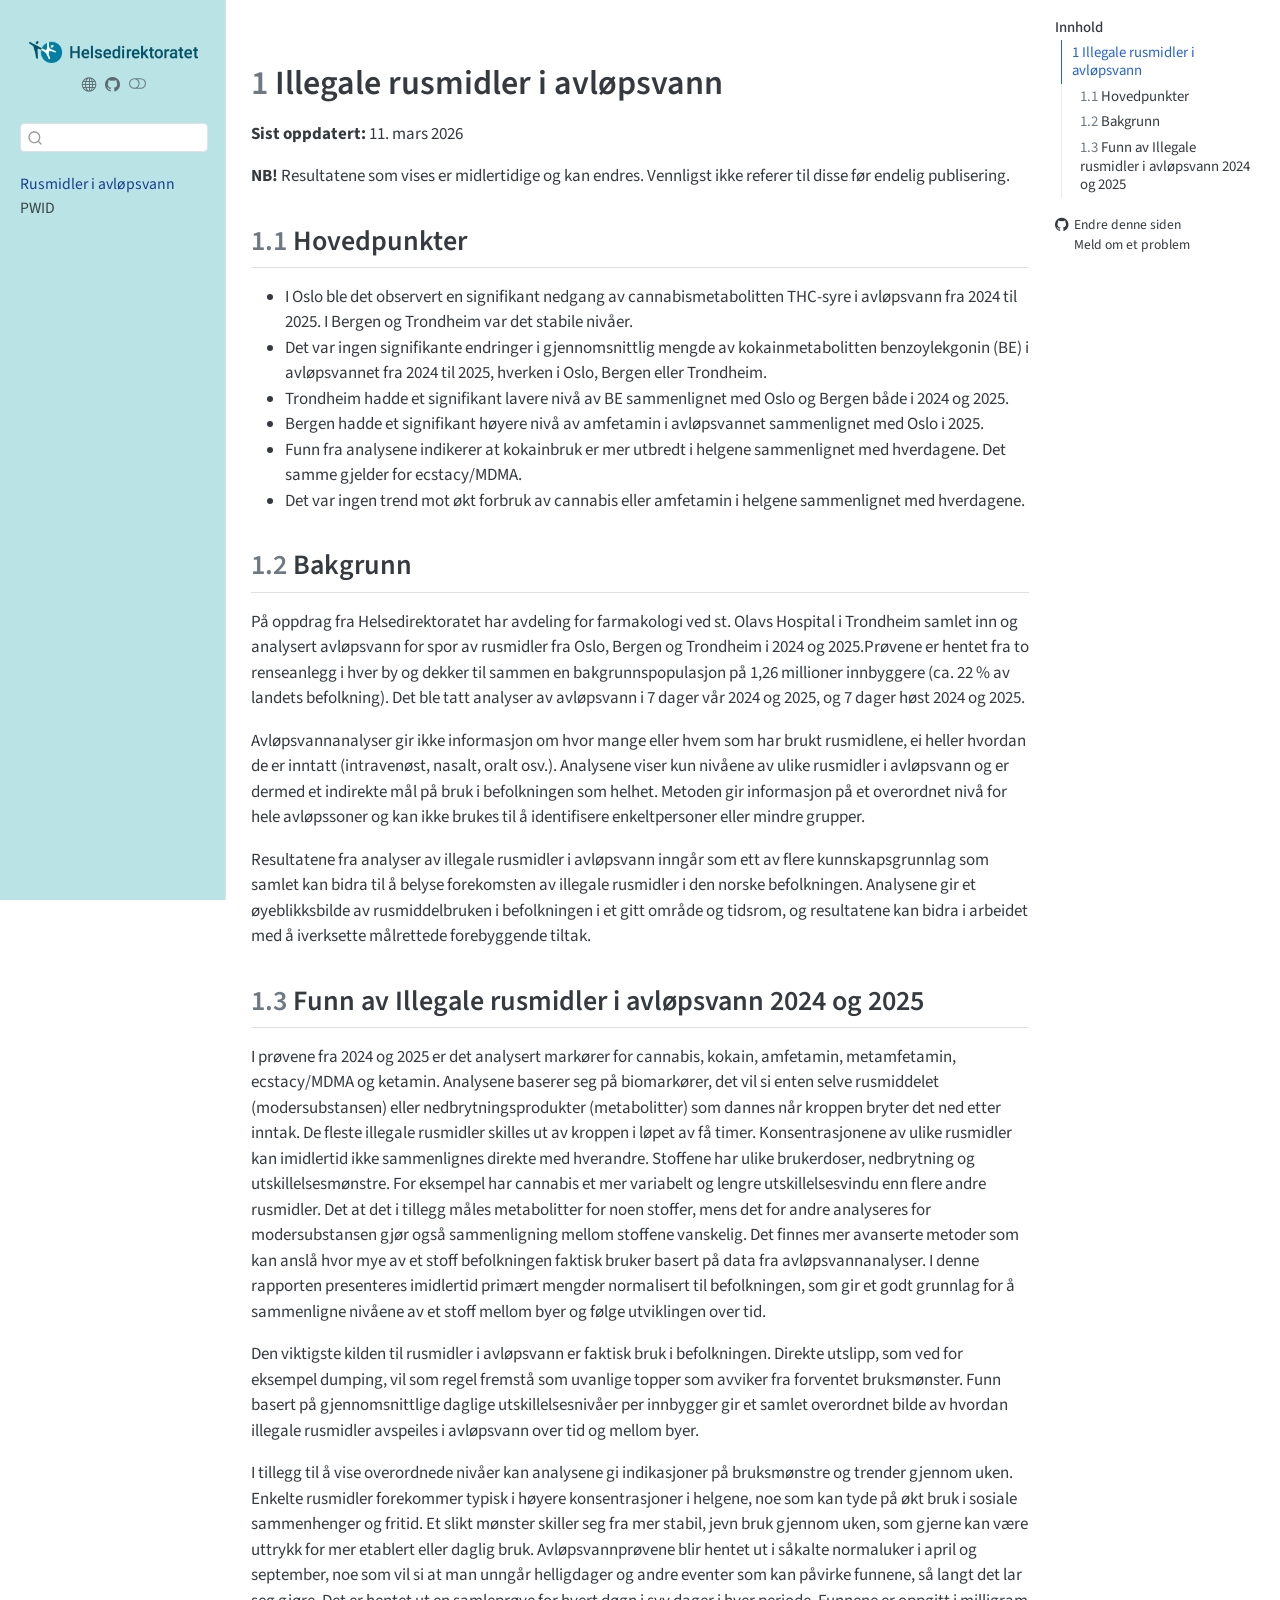
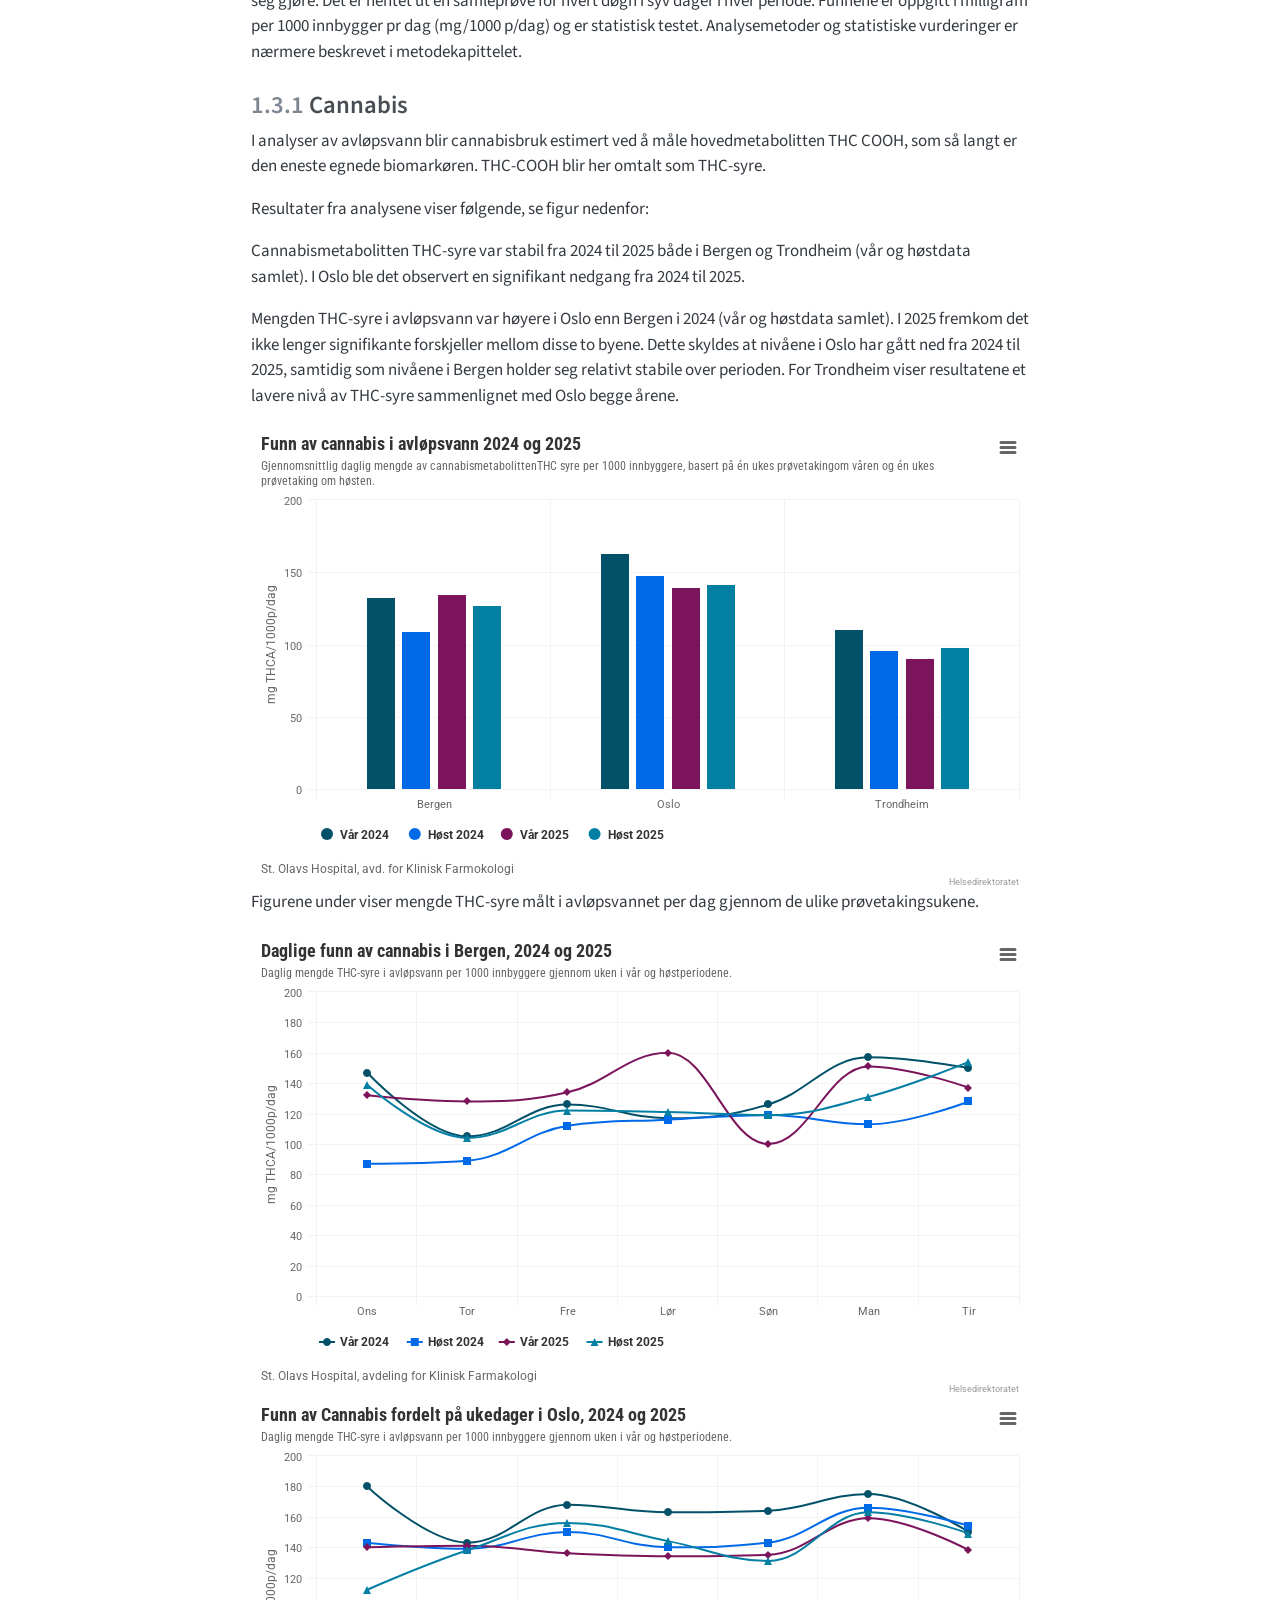
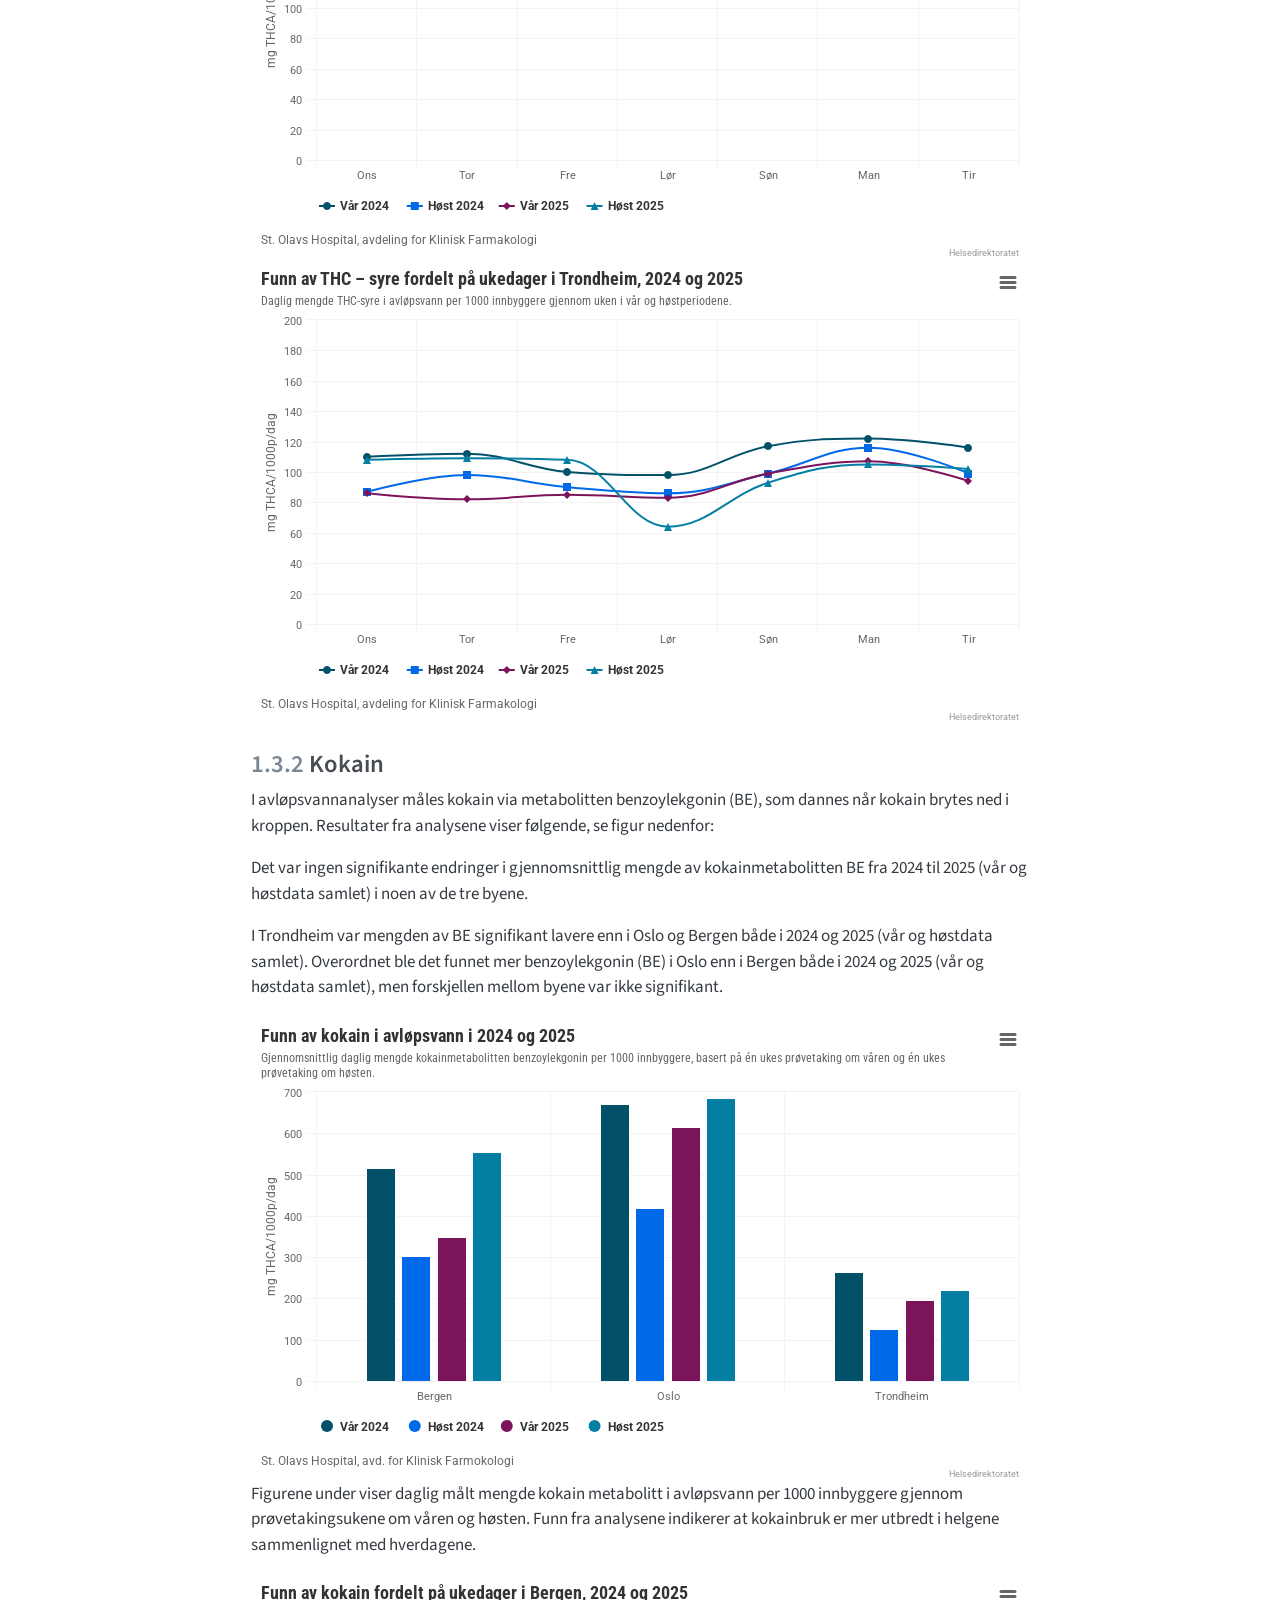
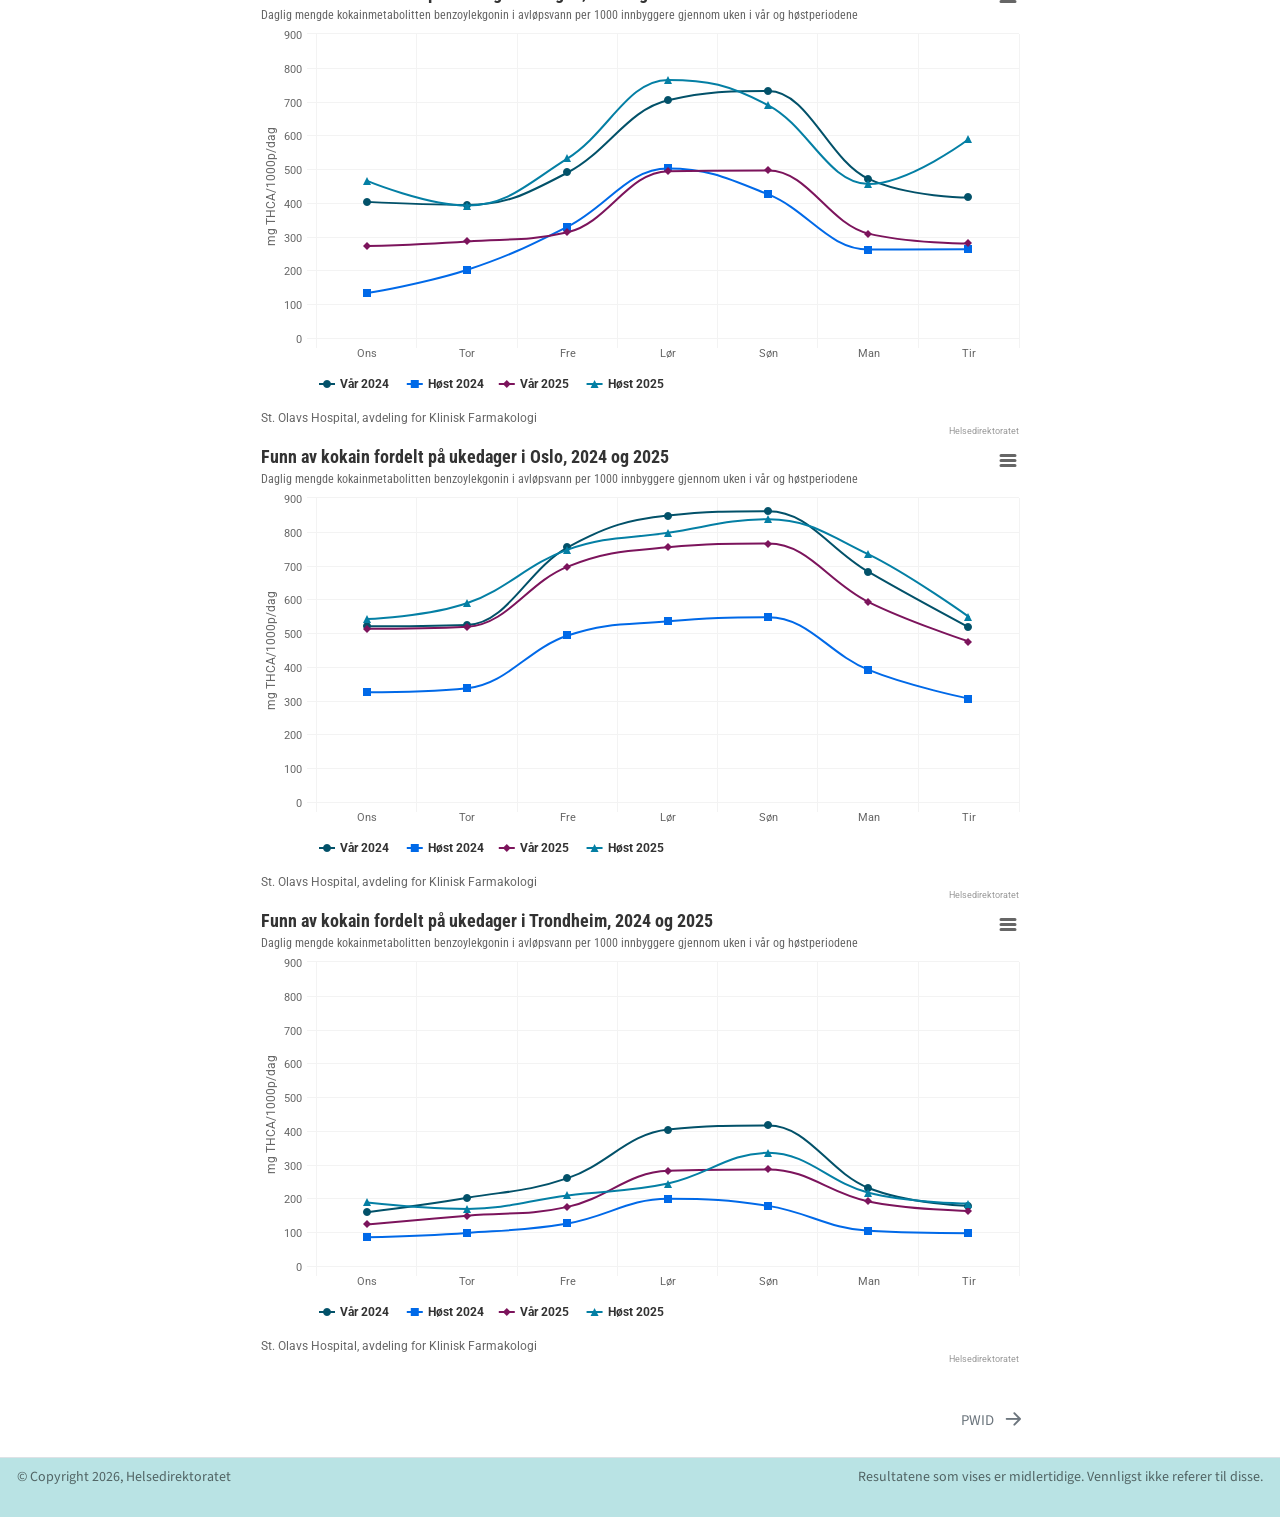
==== commit 1f95ca65: "Change headers" ====
--- a/docs/xxxx/index.html
+++ b/docs/xxxx/index.html
@@ -339,7 +339,7 @@
       <button type="button" class="quarto-btn-toggle btn" data-bs-toggle="collapse" role="button" data-bs-target=".quarto-sidebar-collapse-item" aria-controls="quarto-sidebar" aria-expanded="false" aria-label="Slå av eller på sidebarnavigering" onclick="if (window.quartoToggleHeadroom) { window.quartoToggleHeadroom(); }">
         <i class="bi bi-layout-text-sidebar-reverse"></i>
       </button>
-        <nav class="quarto-page-breadcrumbs" aria-label="breadcrumb"><ol class="breadcrumb"><li class="breadcrumb-item"><a href="./index.html">Tall om illegale rusmidler</a></li></ol></nav>
+        <nav class="quarto-page-breadcrumbs" aria-label="breadcrumb"><ol class="breadcrumb"><li class="breadcrumb-item"><a href="./index.html">Rusmidler i avløpsvann</a></li></ol></nav>
         <a class="flex-grow-1" role="navigation" data-bs-toggle="collapse" data-bs-target=".quarto-sidebar-collapse-item" aria-controls="quarto-sidebar" aria-expanded="false" aria-label="Slå av eller på sidebarnavigering" onclick="if (window.quartoToggleHeadroom) { window.quartoToggleHeadroom(); }">      
         </a>
       <button type="button" class="btn quarto-search-button" aria-label="Søk" onclick="window.quartoOpenSearch();">
@@ -372,7 +372,7 @@
         <li class="sidebar-item">
   <div class="sidebar-item-container"> 
   <a href="./index.html" class="sidebar-item-text sidebar-link active">
- <span class="menu-text">Tall om illegale rusmidler</span></a>
+ <span class="menu-text">Rusmidler i avløpsvann</span></a>
   </div>
 </li>
         <li class="sidebar-item">
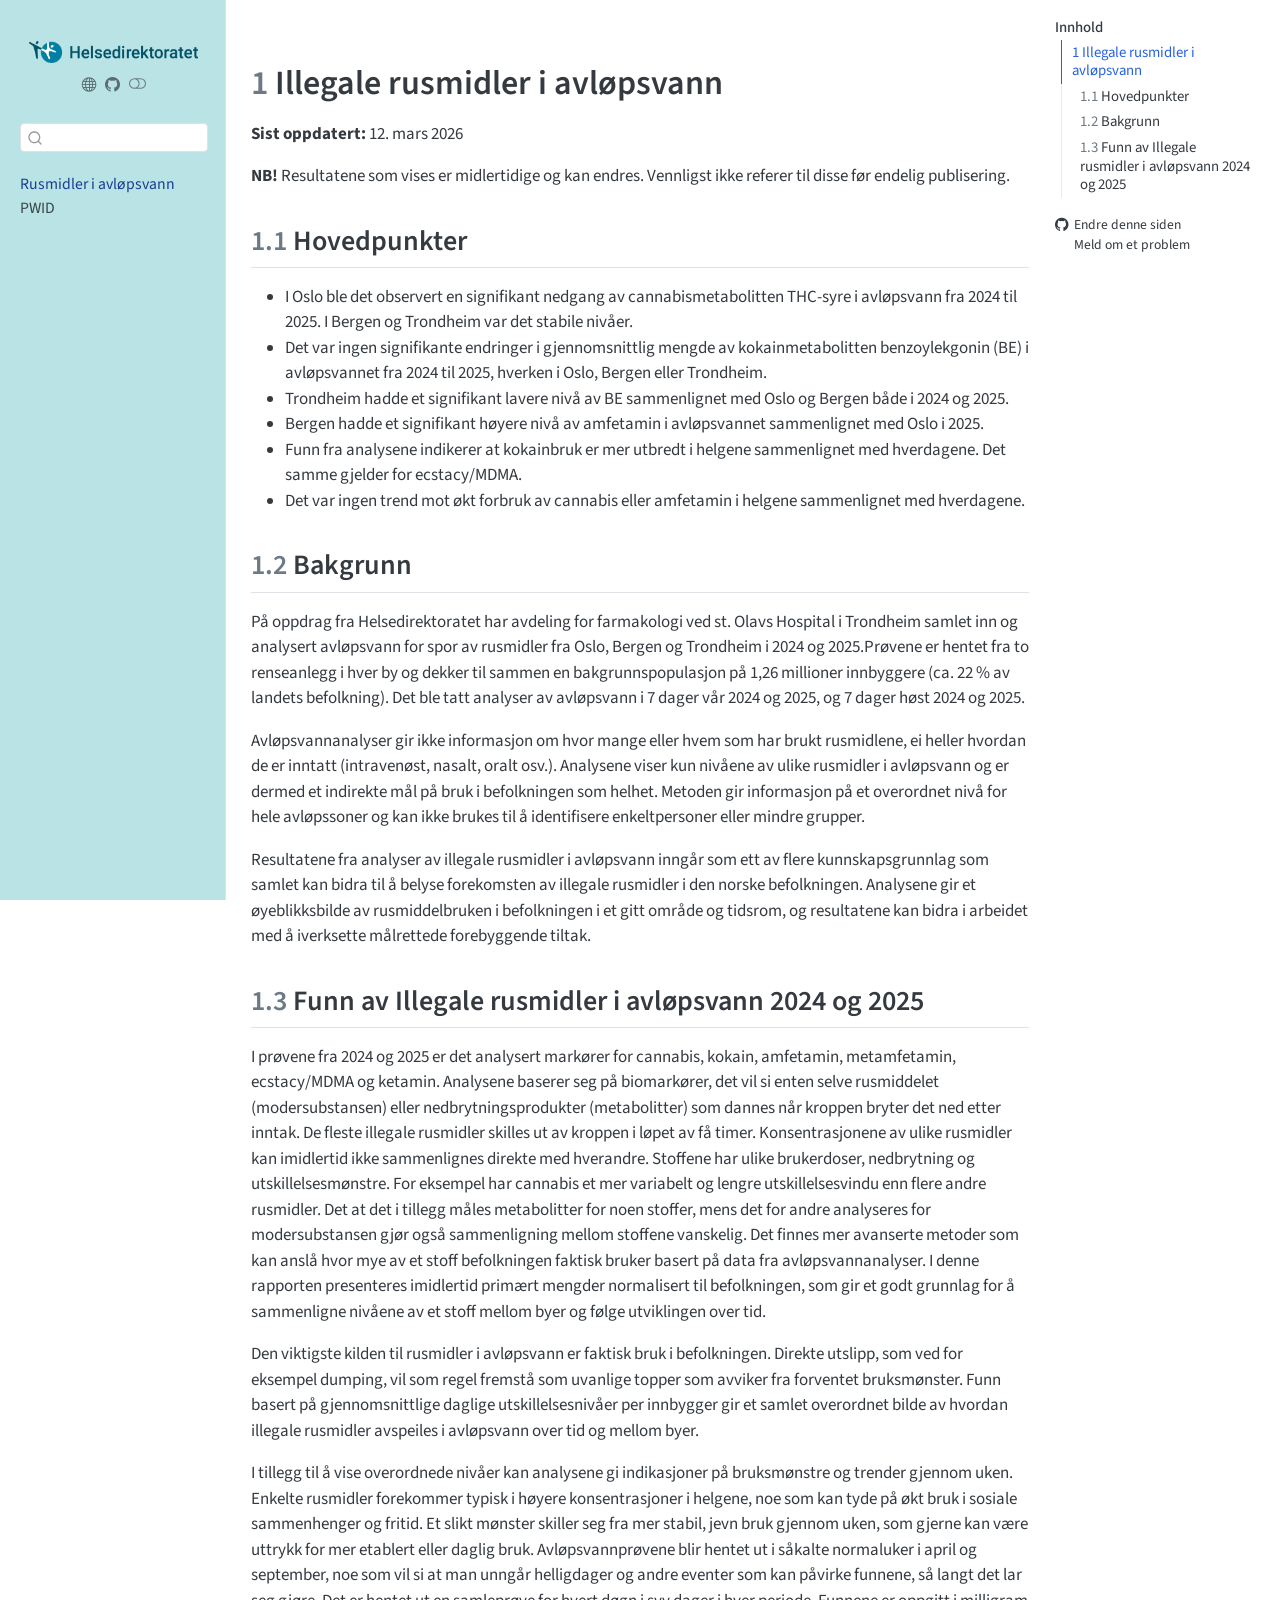
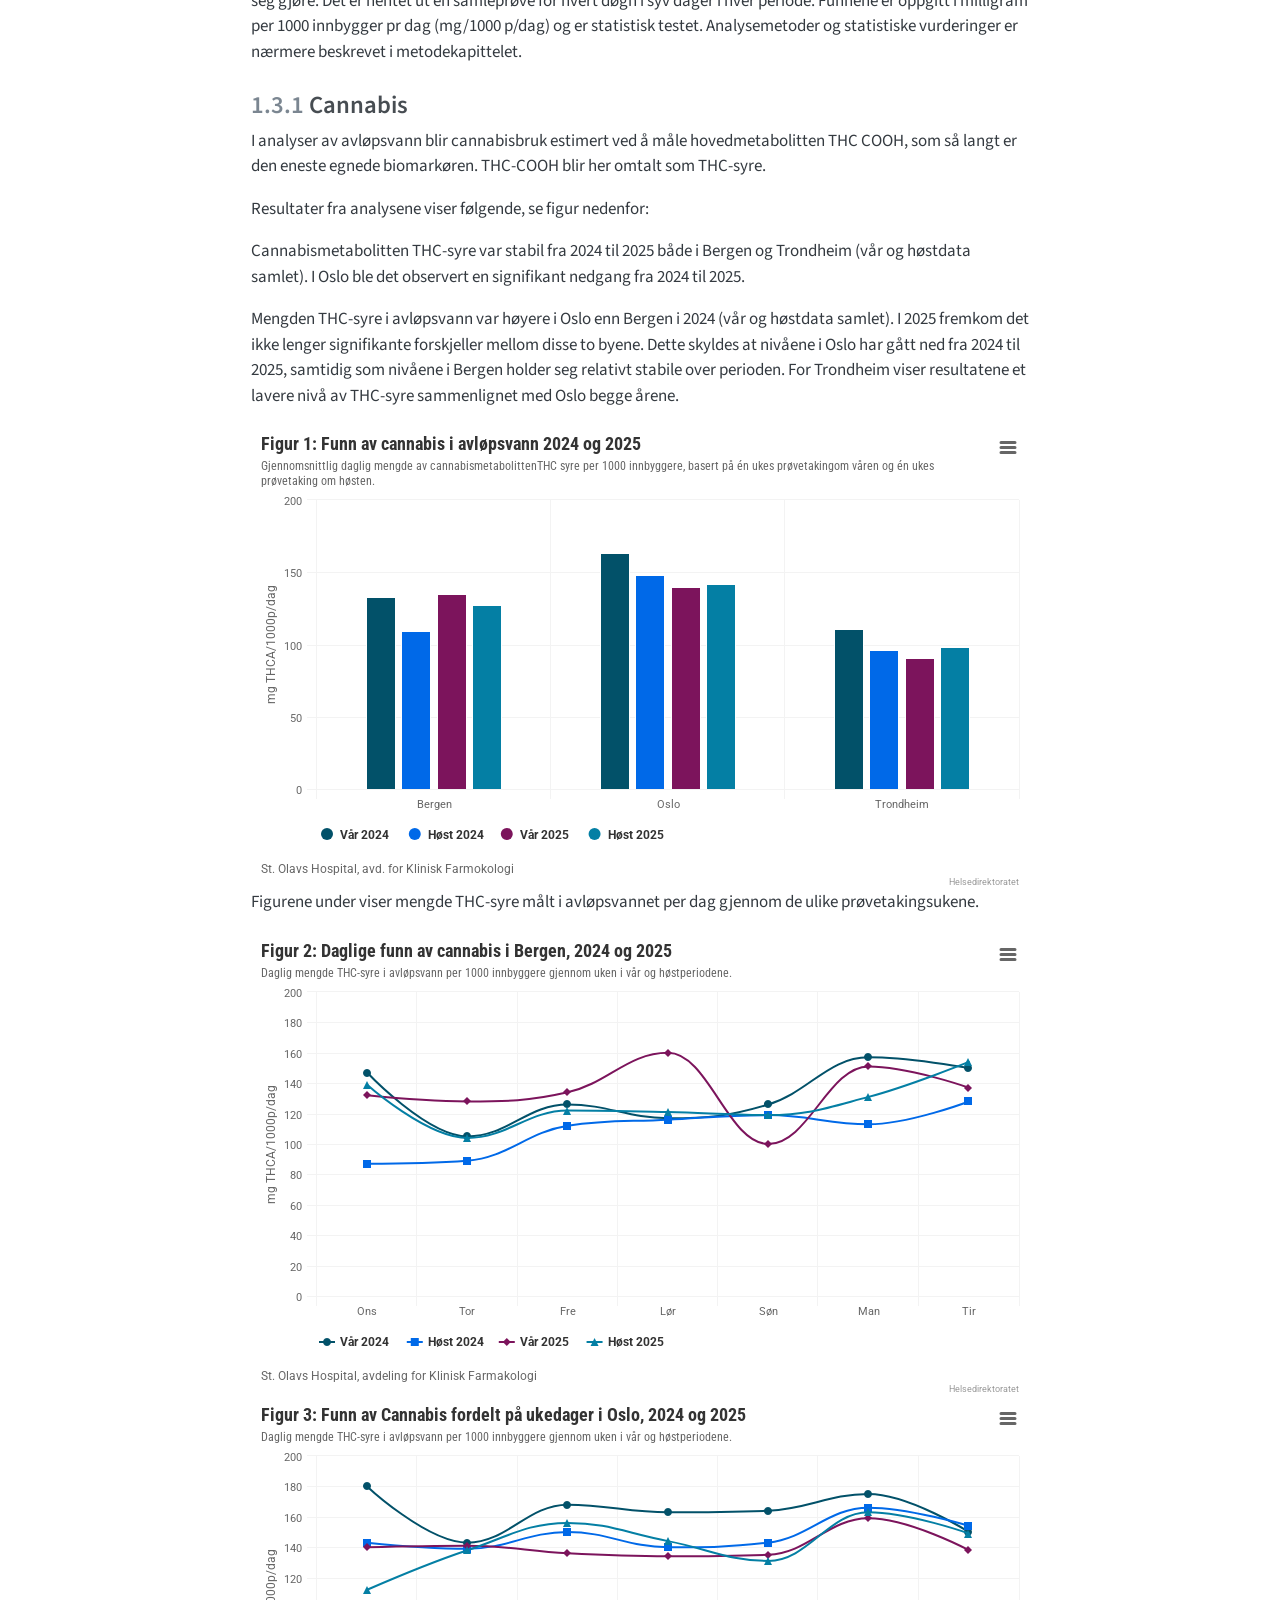
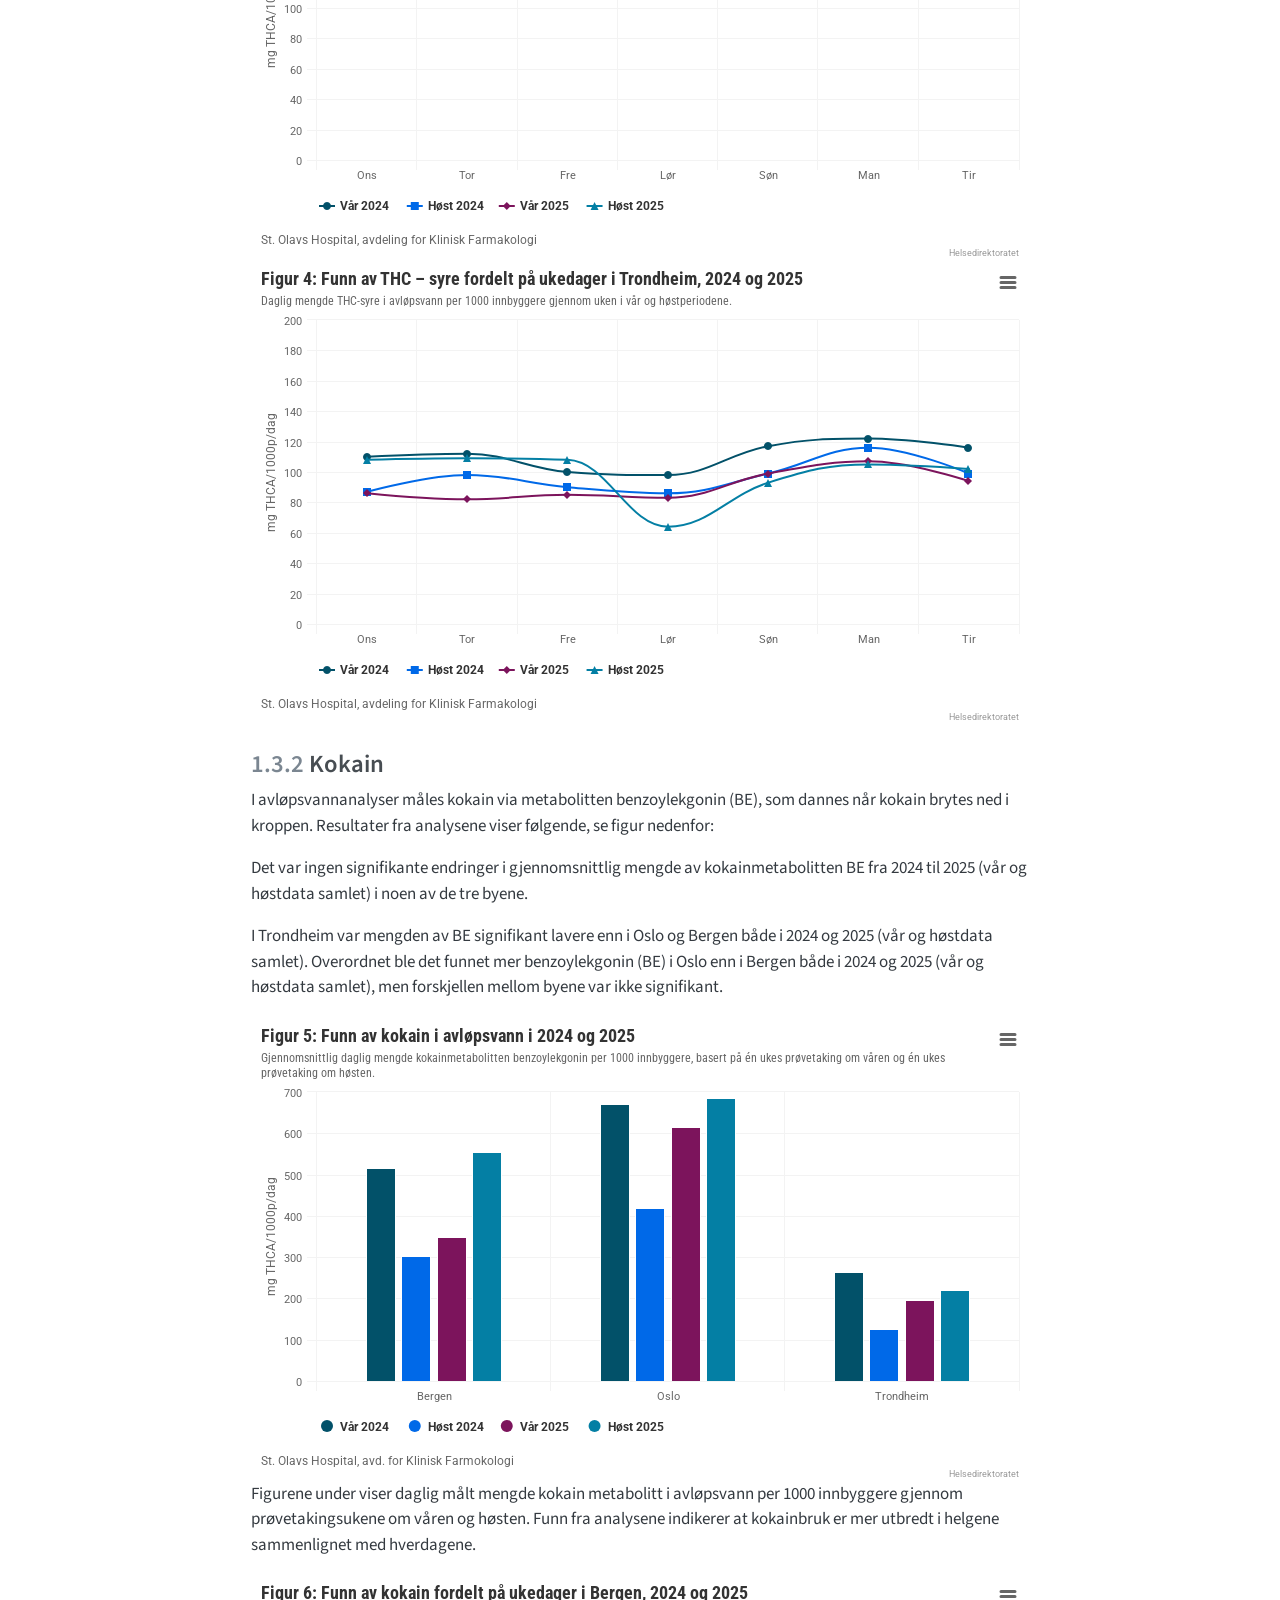
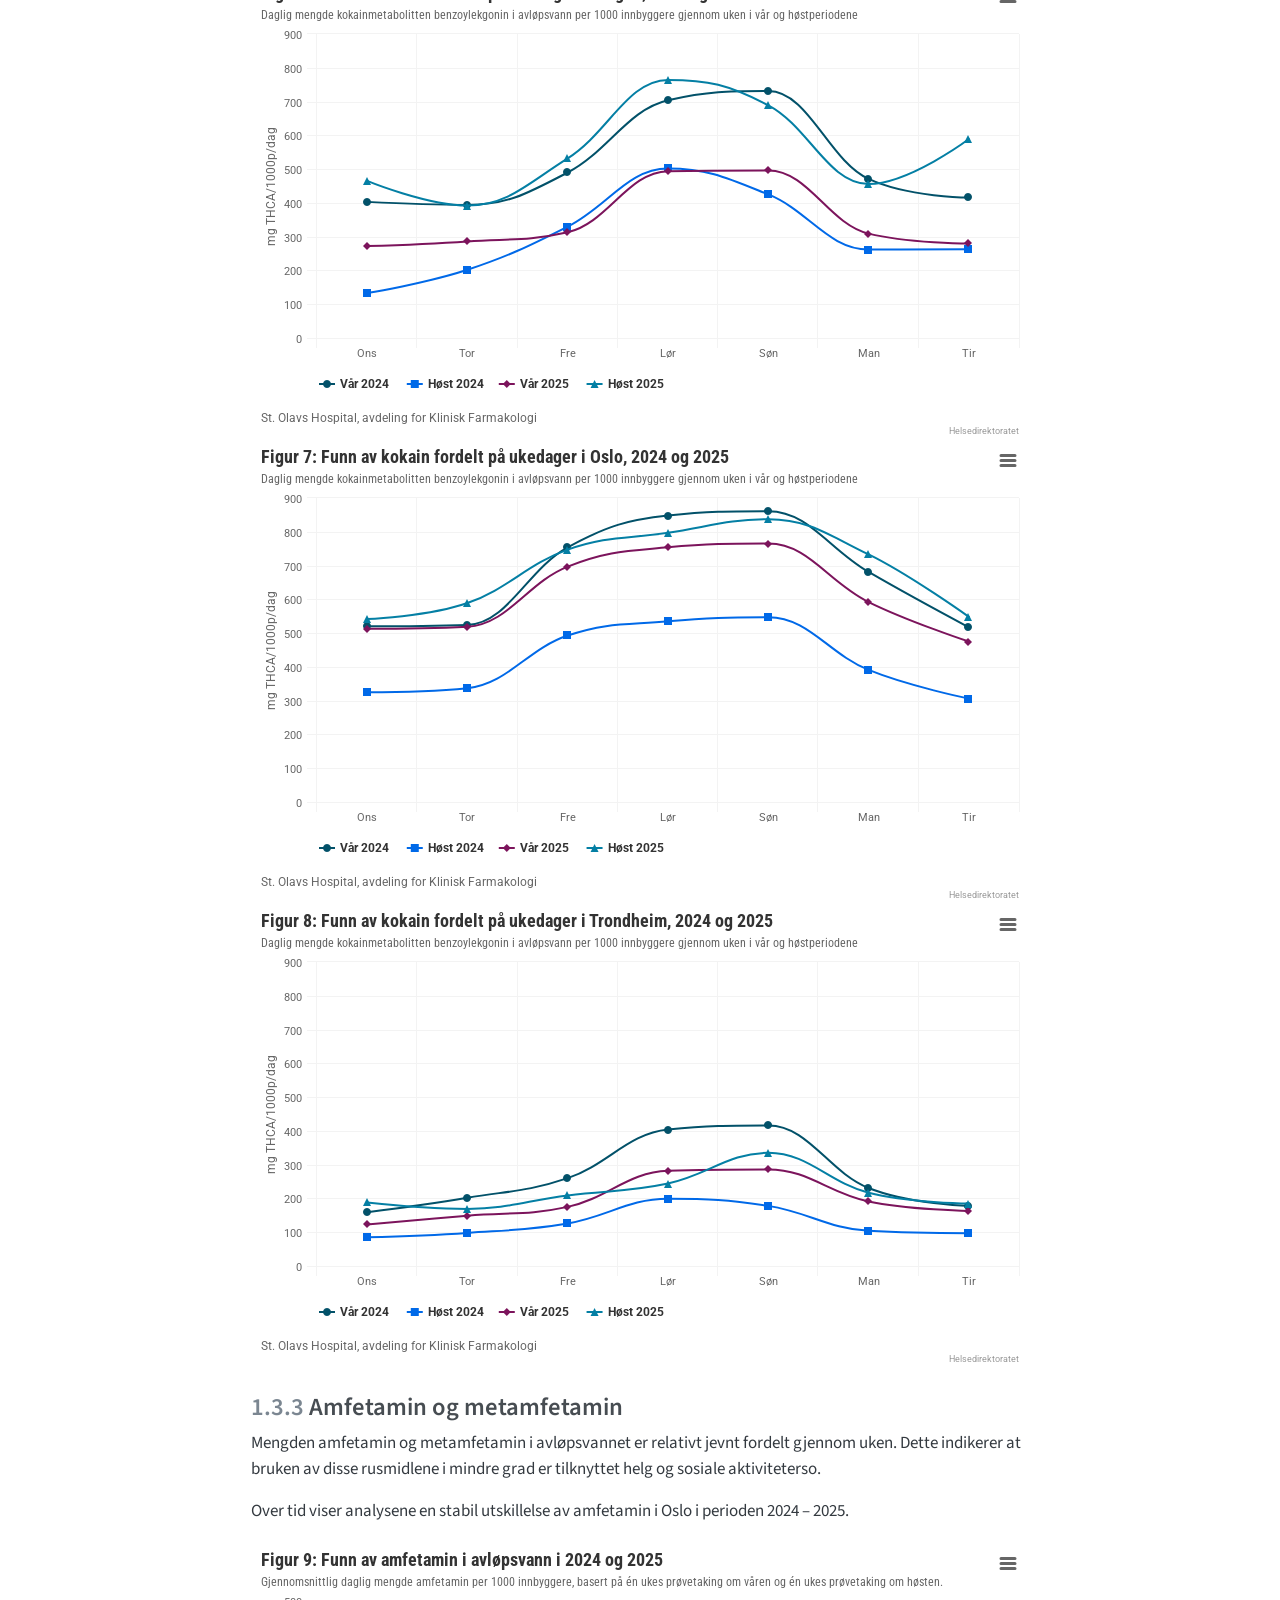
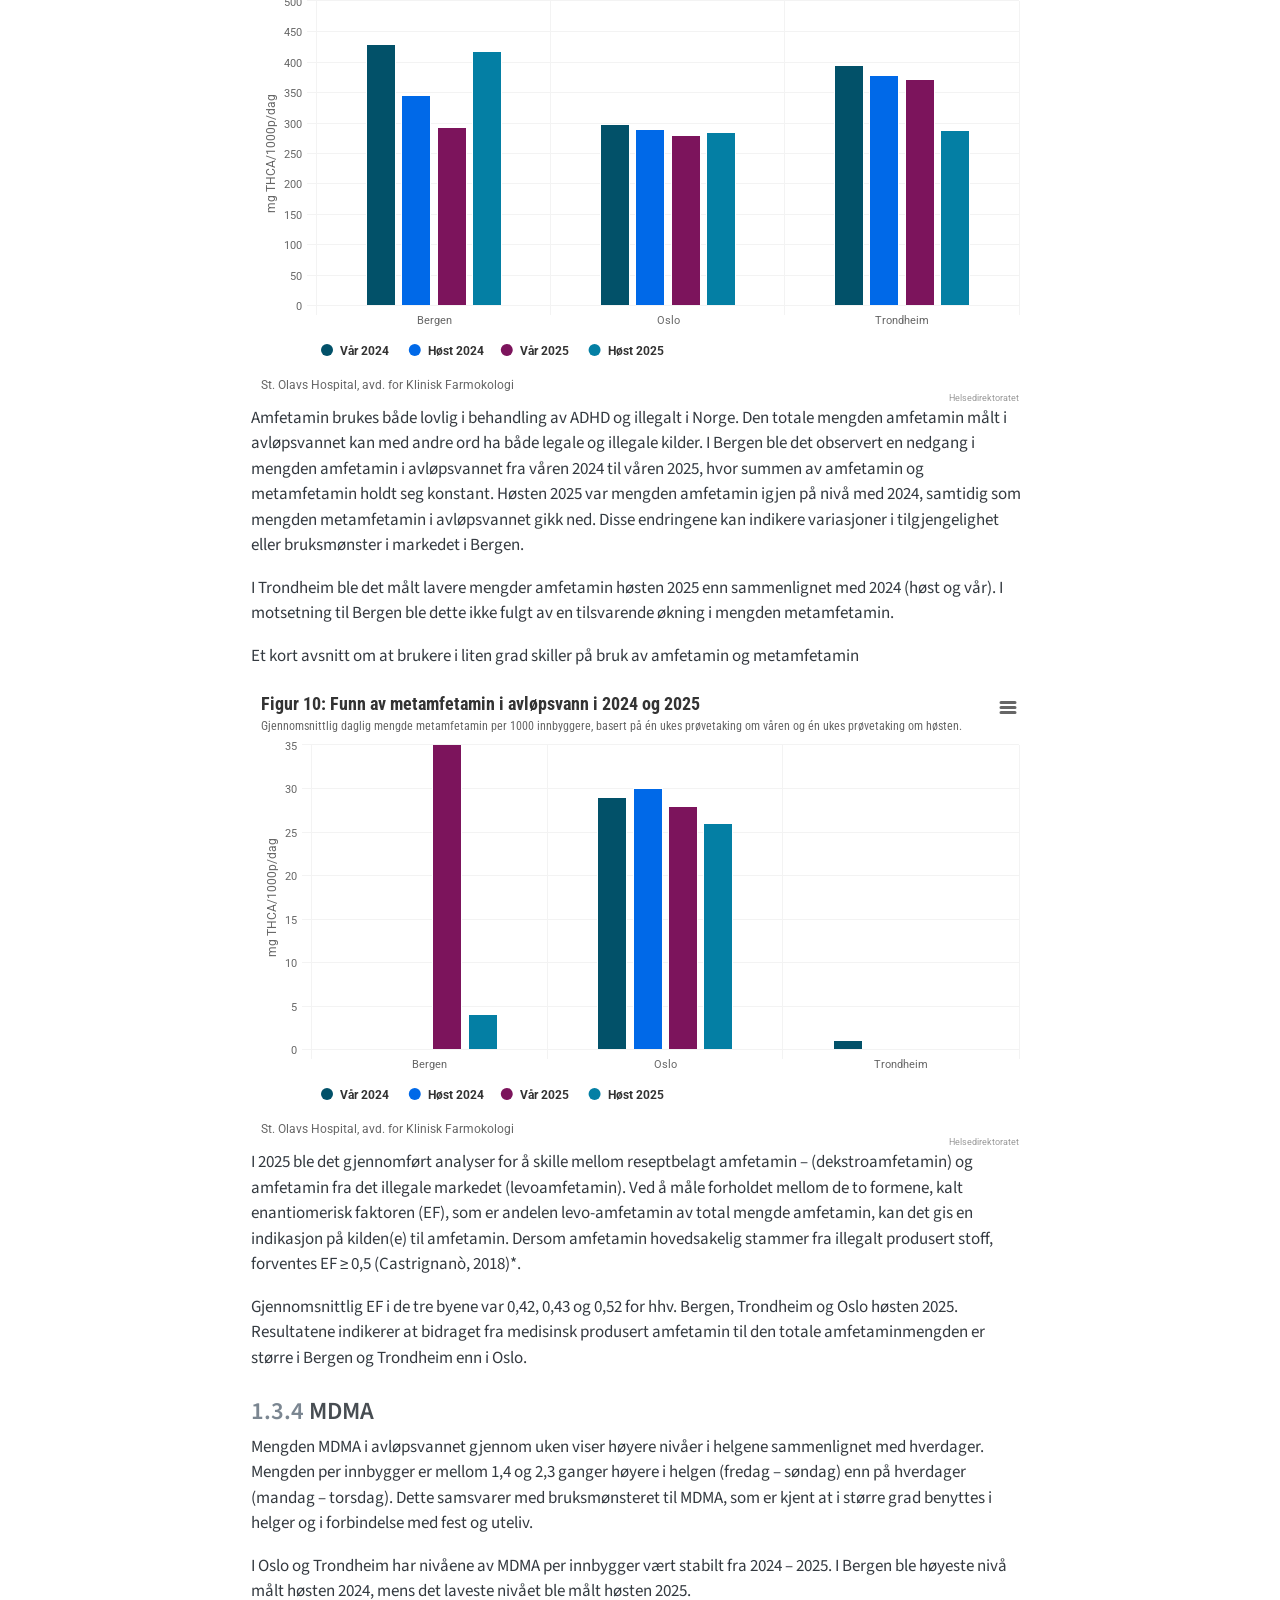
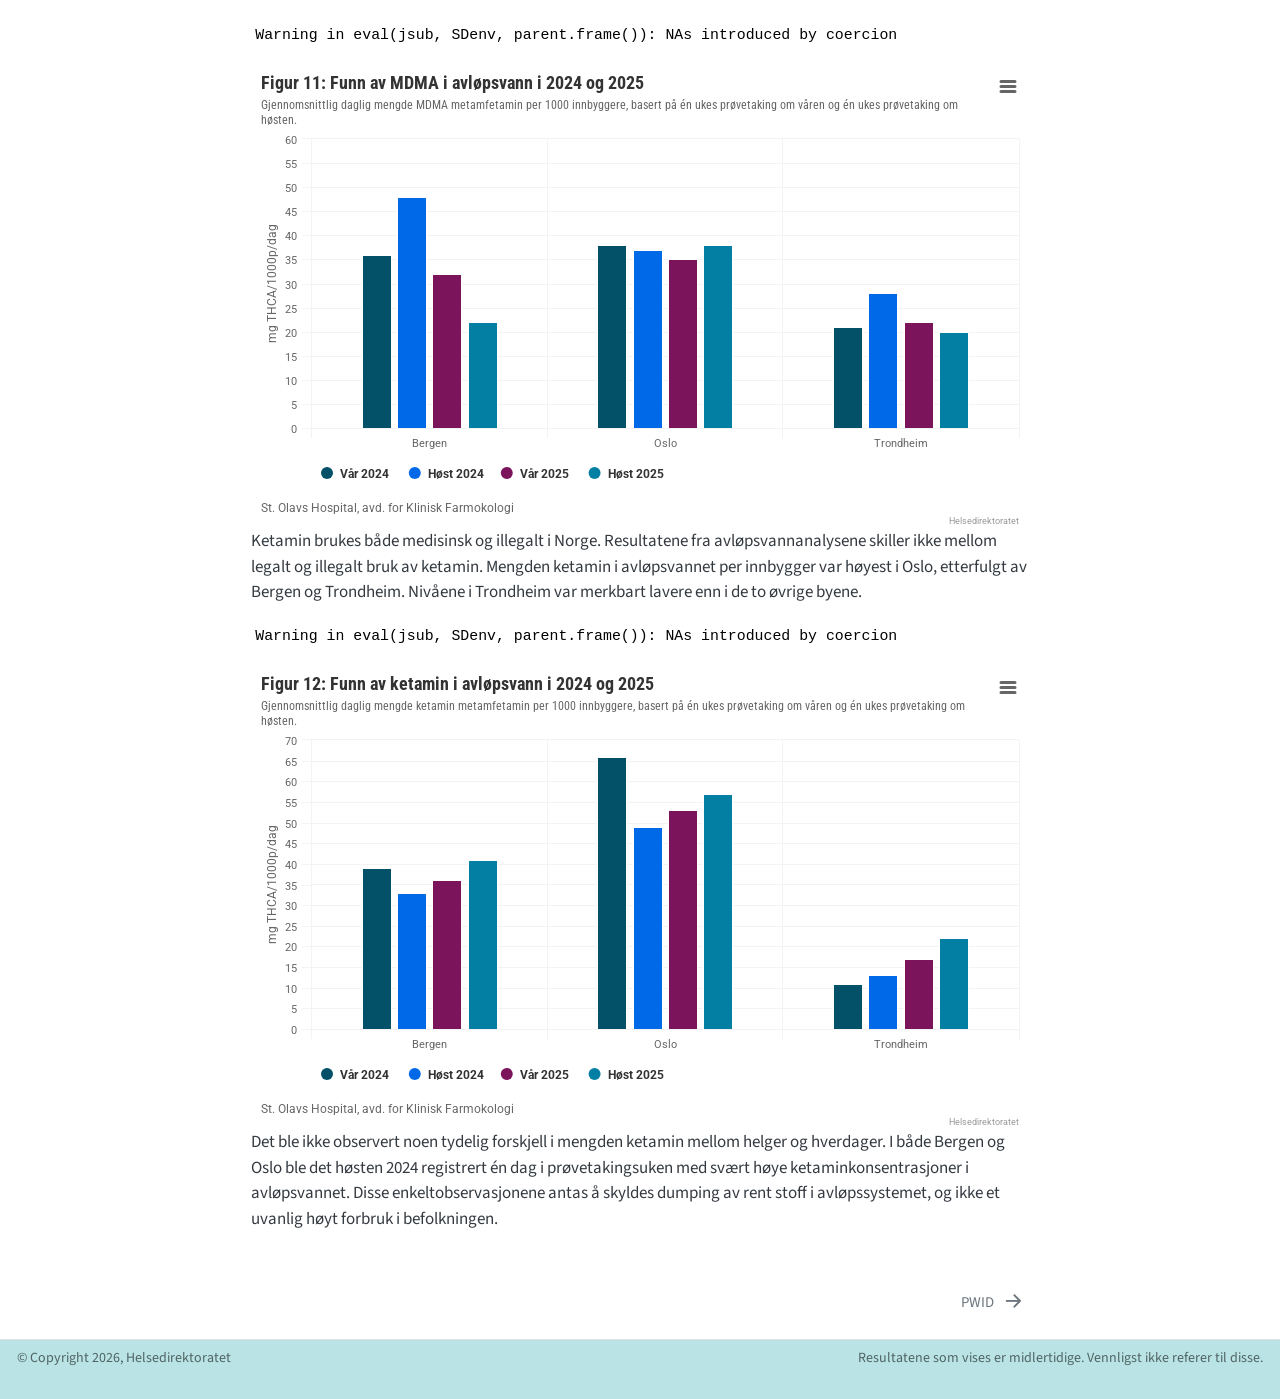
==== commit d340a989: "Update avlopsvann" ====
--- a/docs/xxxx/index.html
+++ b/docs/xxxx/index.html
@@ -399,6 +399,8 @@
   <ul class="collapse">
   <li><a href="#cannabis" id="toc-cannabis" class="nav-link" data-scroll-target="#cannabis"><span class="header-section-number">1.3.1</span> Cannabis</a></li>
   <li><a href="#kokain" id="toc-kokain" class="nav-link" data-scroll-target="#kokain"><span class="header-section-number">1.3.2</span> Kokain</a></li>
+  <li><a href="#amfetamin-og-metamfetamin" id="toc-amfetamin-og-metamfetamin" class="nav-link" data-scroll-target="#amfetamin-og-metamfetamin"><span class="header-section-number">1.3.3</span> Amfetamin og metamfetamin</a></li>
+  <li><a href="#mdma" id="toc-mdma" class="nav-link" data-scroll-target="#mdma"><span class="header-section-number">1.3.4</span> MDMA</a></li>
   </ul></li>
   </ul></li>
   </ul>
@@ -413,7 +415,7 @@
 
 <section id="illegale-rusmidler-i-avløpsvann" class="level1" data-number="1">
 <h1 data-number="1"><span class="header-section-number">1</span> Illegale rusmidler i avløpsvann</h1>
-<p><strong>Sist oppdatert:</strong> 11. mars 2026</p>
+<p><strong>Sist oppdatert:</strong> 12. mars 2026</p>
 <p><strong>NB!</strong> Resultatene som vises er midlertidige og kan endres. Vennligst ikke referer til disse før endelig publisering.</p>
 <section id="hovedpunkter" class="level2" data-number="1.1">
 <h2 data-number="1.1" class="anchored" data-anchor-id="hovedpunkter"><span class="header-section-number">1.1</span> Hovedpunkter</h2>
@@ -445,27 +447,27 @@
 <p>Mengden THC-syre i avløpsvann var høyere i Oslo enn Bergen i 2024 (vår og høstdata samlet). I 2025 fremkom det ikke lenger signifikante forskjeller mellom disse to byene. Dette skyldes at nivåene i Oslo har gått ned fra 2024 til 2025, samtidig som nivåene i Bergen holder seg relativt stabile over perioden. For Trondheim viser resultatene et lavere nivå av THC-syre sammenlignet med Oslo begge årene.</p>
 <div class="cell">
 <div class="cell-output-display">
-<div class="highchart html-widget html-fill-item" id="htmlwidget-877b6663d2f177b85223" style="width:100%;height:464px;"></div>
-<script type="application/json" data-for="htmlwidget-877b6663d2f177b85223">{"x":{"hc_opts":{"chart":{"reflow":true,"inverted":false},"title":{"text":"Funn av cannabis i avløpsvann 2024 og 2025"},"yAxis":{"title":{"text":"mg THCA/1000p/dag"},"labels":{"format":"{value}"},"tickInterval":50,"min":0,"max":200},"credits":{"enabled":true,"text":"Helsedirektoratet","href":"https://www.helsedirektoratet.no/"},"exporting":{"enabled":true,"filename":"highdir-figure","accessibility":{"enabled":true}},"boost":{"enabled":false},"plotOptions":{"series":{"label":{"enabled":false},"turboThreshold":0},"treemap":{"layoutAlgorithm":"squarified"}},"xAxis":{"title":{"text":null},"categories":["Bergen","Oslo","Trondheim"],"tickInterval":1,"labels":{"step":1}},"subtitle":{"text":"Gjennomsnittlig daglig mengde av cannabismetabolittenTHC syre per 1000 innbyggere, basert på én ukes prøvetakingom våren og én ukes prøvetaking om høsten."},"caption":{"text":"St. Olavs Hospital, avd. for Klinisk Farmokologi"},"tooltip":{"useHTML":true,"shared":true,"headerFormat":"<span style=\"font-size:14px;font-weight:bold;\">{point.key}<\/span><br/>","pointFormat":"<span style=\"color:{series.color}\">●<\/span> <span style=\"color:black\">{series.name}<\/span>: <b>{point.y}<\/b><br/>"},"legend":{"align":"left","verticalAlign":"bottom","layout":"horizontal","x":50,"y":0},"series":[{"group":"group","data":[{"ukedag":"uke","by":"Bergen","tid":"Vår 2024","kort":"V24","val":133,"x_index":0,"x":0,"y":133},{"ukedag":"uke","by":"Oslo","tid":"Vår 2024","kort":"V24","val":163,"x_index":1,"x":1,"y":163},{"ukedag":"uke","by":"Trondheim","tid":"Vår 2024","kort":"V24","val":111,"x_index":2,"x":2,"y":111}],"type":"column","name":"Vår 2024","color":"#025169","states":{"hover":{"brightness":0.2}},"point":{"events":{"mouseOver":"function(){\n         var c=this.series.chart, i=this.x;\n         c.xAxis[0].removePlotBand('hb');\n         c.xAxis[0].addPlotBand({id:'hb',from:i-0.4,to:i+0.4,\n           color:'rgba(204, 211, 255, 0.25)',zIndex:0});\n       }","mouseOut":"function(){ this.series.chart.xAxis[0].removePlotBand('hb'); }"}}},{"group":"group","data":[{"ukedag":"uke","by":"Bergen","tid":"Høst 2024","kort":"H24","val":109,"x_index":0,"x":0,"y":109},{"ukedag":"uke","by":"Oslo","tid":"Høst 2024","kort":"H24","val":148,"x_index":1,"x":1,"y":148},{"ukedag":"uke","by":"Trondheim","tid":"Høst 2024","kort":"H24","val":96,"x_index":2,"x":2,"y":96}],"type":"column","name":"Høst 2024","color":"#0069E8","states":{"hover":{"brightness":0.2}},"point":{"events":{"mouseOver":"function(){\n         var c=this.series.chart, i=this.x;\n         c.xAxis[0].removePlotBand('hb');\n         c.xAxis[0].addPlotBand({id:'hb',from:i-0.4,to:i+0.4,\n           color:'rgba(204, 211, 255, 0.25)',zIndex:0});\n       }","mouseOut":"function(){ this.series.chart.xAxis[0].removePlotBand('hb'); }"}}},{"group":"group","data":[{"ukedag":"uke","by":"Bergen","tid":"Vår 2025","kort":"V25","val":135,"x_index":0,"x":0,"y":135},{"ukedag":"uke","by":"Oslo","tid":"Vår 2025","kort":"V25","val":140,"x_index":1,"x":1,"y":140},{"ukedag":"uke","by":"Trondheim","tid":"Vår 2025","kort":"V25","val":91,"x_index":2,"x":2,"y":91}],"type":"column","name":"Vår 2025","color":"#7C145C","states":{"hover":{"brightness":0.2}},"point":{"events":{"mouseOver":"function(){\n         var c=this.series.chart, i=this.x;\n         c.xAxis[0].removePlotBand('hb');\n         c.xAxis[0].addPlotBand({id:'hb',from:i-0.4,to:i+0.4,\n           color:'rgba(204, 211, 255, 0.25)',zIndex:0});\n       }","mouseOut":"function(){ this.series.chart.xAxis[0].removePlotBand('hb'); }"}}},{"group":"group","data":[{"ukedag":"uke","by":"Bergen","tid":"Høst 2025","kort":"H25","val":127,"x_index":0,"x":0,"y":127},{"ukedag":"uke","by":"Oslo","tid":"Høst 2025","kort":"H25","val":142,"x_index":1,"x":1,"y":142},{"ukedag":"uke","by":"Trondheim","tid":"Høst 2025","kort":"H25","val":98,"x_index":2,"x":2,"y":98}],"type":"column","name":"Høst 2025","color":"#047FA4","states":{"hover":{"brightness":0.2}},"point":{"events":{"mouseOver":"function(){\n         var c=this.series.chart, i=this.x;\n         c.xAxis[0].removePlotBand('hb');\n         c.xAxis[0].addPlotBand({id:'hb',from:i-0.4,to:i+0.4,\n           color:'rgba(204, 211, 255, 0.25)',zIndex:0});\n       }","mouseOut":"function(){ this.series.chart.xAxis[0].removePlotBand('hb'); }"}}}]},"theme":{"colors":["#d35400","#2980b9","#2ecc71","#f1c40f","#2c3e50","#7f8c8d"],"chart":{"style":{"fontFamily":"Roboto","color":"#666666"}},"title":{"align":"left","style":{"fontFamily":"Roboto Condensed","fontWeight":"bold"}},"subtitle":{"align":"left","style":{"fontFamily":"Roboto Condensed"}},"legend":{"align":"right","verticalAlign":"bottom"},"xAxis":{"gridLineWidth":1,"gridLineColor":"#F3F3F3","lineColor":"#F3F3F3","minorGridLineColor":"#F3F3F3","tickColor":"#F3F3F3","tickWidth":1},"yAxis":{"gridLineColor":"#F3F3F3","lineColor":"#F3F3F3","minorGridLineColor":"#F3F3F3","tickColor":"#F3F3F3","tickWidth":1},"plotOptions":{"line":{"marker":{"enabled":false}},"spline":{"marker":{"enabled":false}},"area":{"marker":{"enabled":false}},"areaspline":{"marker":{"enabled":false}},"arearange":{"marker":{"enabled":false}},"bubble":{"maxSize":"10%"}}},"conf_opts":{"global":{"Date":null,"VMLRadialGradientURL":"http =//code.highcharts.com/list(version)/gfx/vml-radial-gradient.png","canvasToolsURL":"http =//code.highcharts.com/list(version)/modules/canvas-tools.js","getTimezoneOffset":null,"timezoneOffset":0,"useUTC":true},"lang":{"contextButtonTitle":"Chart context menu","decimalPoint":".","downloadCSV":"Download CSV","downloadJPEG":"Download JPEG image","downloadPDF":"Download PDF document","downloadPNG":"Download PNG image","downloadSVG":"Download SVG vector image","downloadXLS":"Download XLS","drillUpText":"◁ Back to {series.name}","exitFullscreen":"Exit from full screen","exportData":{"annotationHeader":"Annotations","categoryDatetimeHeader":"DateTime","categoryHeader":"Category"},"hideData":"Hide data table","invalidDate":null,"loading":"Loading...","months":["January","February","March","April","May","June","July","August","September","October","November","December"],"noData":"No data to display","numericSymbolMagnitude":1000,"numericSymbols":["k","M","G","T","P","E"],"printChart":"Print chart","resetZoom":"Reset zoom","resetZoomTitle":"Reset zoom level 1:1","shortMonths":["Jan","Feb","Mar","Apr","May","Jun","Jul","Aug","Sep","Oct","Nov","Dec"],"shortWeekdays":["Sat","Sun","Mon","Tue","Wed","Thu","Fri"],"thousandsSep":" ","viewData":"View data table","viewFullscreen":"View in full screen","weekdays":["Sunday","Monday","Tuesday","Wednesday","Thursday","Friday","Saturday"]}},"type":"chart","fonts":["Roboto","Roboto+Condensed"],"debug":false},"evals":["hc_opts.series.0.point.events.mouseOver","hc_opts.series.0.point.events.mouseOut","hc_opts.series.1.point.events.mouseOver","hc_opts.series.1.point.events.mouseOut","hc_opts.series.2.point.events.mouseOver","hc_opts.series.2.point.events.mouseOut","hc_opts.series.3.point.events.mouseOver","hc_opts.series.3.point.events.mouseOut"],"jsHooks":[]}</script>
+<div class="highchart html-widget html-fill-item" id="htmlwidget-4da4629824bbd023f800" style="width:100%;height:464px;"></div>
+<script type="application/json" data-for="htmlwidget-4da4629824bbd023f800">{"x":{"hc_opts":{"chart":{"reflow":true,"inverted":false},"title":{"text":"Figur 1: Funn av cannabis i avløpsvann 2024 og 2025"},"yAxis":{"title":{"text":"mg THCA/1000p/dag"},"labels":{"format":"{value}"},"tickInterval":50,"min":0,"max":200},"credits":{"enabled":true,"text":"Helsedirektoratet","href":"https://www.helsedirektoratet.no/"},"exporting":{"enabled":true,"filename":"highdir-figure","accessibility":{"enabled":true}},"boost":{"enabled":false},"plotOptions":{"series":{"label":{"enabled":false},"turboThreshold":0},"treemap":{"layoutAlgorithm":"squarified"}},"xAxis":{"title":{"text":null},"categories":["Bergen","Oslo","Trondheim"],"tickInterval":1,"labels":{"step":1}},"subtitle":{"text":"Gjennomsnittlig daglig mengde av cannabismetabolittenTHC syre per 1000 innbyggere, basert på én ukes prøvetakingom våren og én ukes prøvetaking om høsten."},"caption":{"text":"St. Olavs Hospital, avd. for Klinisk Farmokologi"},"tooltip":{"useHTML":true,"shared":true,"headerFormat":"<span style=\"font-size:14px;font-weight:bold;\">{point.key}<\/span><br/>","pointFormat":"<span style=\"color:{series.color}\">●<\/span> <span style=\"color:black\">{series.name}<\/span>: <b>{point.y}<\/b><br/>"},"legend":{"align":"left","verticalAlign":"bottom","layout":"horizontal","x":50,"y":0},"series":[{"group":"group","data":[{"ukedag":"uke","by":"Bergen","tid":"Vår 2024","kort":"V24","val":133,"x_index":0,"x":0,"y":133},{"ukedag":"uke","by":"Oslo","tid":"Vår 2024","kort":"V24","val":163,"x_index":1,"x":1,"y":163},{"ukedag":"uke","by":"Trondheim","tid":"Vår 2024","kort":"V24","val":111,"x_index":2,"x":2,"y":111}],"type":"column","name":"Vår 2024","color":"#025169","states":{"hover":{"brightness":0.2}},"point":{"events":{"mouseOver":"function(){\n         var c=this.series.chart, i=this.x;\n         c.xAxis[0].removePlotBand('hb');\n         c.xAxis[0].addPlotBand({id:'hb',from:i-0.4,to:i+0.4,\n           color:'rgba(204, 211, 255, 0.25)',zIndex:0});\n       }","mouseOut":"function(){ this.series.chart.xAxis[0].removePlotBand('hb'); }"}}},{"group":"group","data":[{"ukedag":"uke","by":"Bergen","tid":"Høst 2024","kort":"H24","val":109,"x_index":0,"x":0,"y":109},{"ukedag":"uke","by":"Oslo","tid":"Høst 2024","kort":"H24","val":148,"x_index":1,"x":1,"y":148},{"ukedag":"uke","by":"Trondheim","tid":"Høst 2024","kort":"H24","val":96,"x_index":2,"x":2,"y":96}],"type":"column","name":"Høst 2024","color":"#0069E8","states":{"hover":{"brightness":0.2}},"point":{"events":{"mouseOver":"function(){\n         var c=this.series.chart, i=this.x;\n         c.xAxis[0].removePlotBand('hb');\n         c.xAxis[0].addPlotBand({id:'hb',from:i-0.4,to:i+0.4,\n           color:'rgba(204, 211, 255, 0.25)',zIndex:0});\n       }","mouseOut":"function(){ this.series.chart.xAxis[0].removePlotBand('hb'); }"}}},{"group":"group","data":[{"ukedag":"uke","by":"Bergen","tid":"Vår 2025","kort":"V25","val":135,"x_index":0,"x":0,"y":135},{"ukedag":"uke","by":"Oslo","tid":"Vår 2025","kort":"V25","val":140,"x_index":1,"x":1,"y":140},{"ukedag":"uke","by":"Trondheim","tid":"Vår 2025","kort":"V25","val":91,"x_index":2,"x":2,"y":91}],"type":"column","name":"Vår 2025","color":"#7C145C","states":{"hover":{"brightness":0.2}},"point":{"events":{"mouseOver":"function(){\n         var c=this.series.chart, i=this.x;\n         c.xAxis[0].removePlotBand('hb');\n         c.xAxis[0].addPlotBand({id:'hb',from:i-0.4,to:i+0.4,\n           color:'rgba(204, 211, 255, 0.25)',zIndex:0});\n       }","mouseOut":"function(){ this.series.chart.xAxis[0].removePlotBand('hb'); }"}}},{"group":"group","data":[{"ukedag":"uke","by":"Bergen","tid":"Høst 2025","kort":"H25","val":127,"x_index":0,"x":0,"y":127},{"ukedag":"uke","by":"Oslo","tid":"Høst 2025","kort":"H25","val":142,"x_index":1,"x":1,"y":142},{"ukedag":"uke","by":"Trondheim","tid":"Høst 2025","kort":"H25","val":98,"x_index":2,"x":2,"y":98}],"type":"column","name":"Høst 2025","color":"#047FA4","states":{"hover":{"brightness":0.2}},"point":{"events":{"mouseOver":"function(){\n         var c=this.series.chart, i=this.x;\n         c.xAxis[0].removePlotBand('hb');\n         c.xAxis[0].addPlotBand({id:'hb',from:i-0.4,to:i+0.4,\n           color:'rgba(204, 211, 255, 0.25)',zIndex:0});\n       }","mouseOut":"function(){ this.series.chart.xAxis[0].removePlotBand('hb'); }"}}}]},"theme":{"colors":["#d35400","#2980b9","#2ecc71","#f1c40f","#2c3e50","#7f8c8d"],"chart":{"style":{"fontFamily":"Roboto","color":"#666666"}},"title":{"align":"left","style":{"fontFamily":"Roboto Condensed","fontWeight":"bold"}},"subtitle":{"align":"left","style":{"fontFamily":"Roboto Condensed"}},"legend":{"align":"right","verticalAlign":"bottom"},"xAxis":{"gridLineWidth":1,"gridLineColor":"#F3F3F3","lineColor":"#F3F3F3","minorGridLineColor":"#F3F3F3","tickColor":"#F3F3F3","tickWidth":1},"yAxis":{"gridLineColor":"#F3F3F3","lineColor":"#F3F3F3","minorGridLineColor":"#F3F3F3","tickColor":"#F3F3F3","tickWidth":1},"plotOptions":{"line":{"marker":{"enabled":false}},"spline":{"marker":{"enabled":false}},"area":{"marker":{"enabled":false}},"areaspline":{"marker":{"enabled":false}},"arearange":{"marker":{"enabled":false}},"bubble":{"maxSize":"10%"}}},"conf_opts":{"global":{"Date":null,"VMLRadialGradientURL":"http =//code.highcharts.com/list(version)/gfx/vml-radial-gradient.png","canvasToolsURL":"http =//code.highcharts.com/list(version)/modules/canvas-tools.js","getTimezoneOffset":null,"timezoneOffset":0,"useUTC":true},"lang":{"contextButtonTitle":"Chart context menu","decimalPoint":".","downloadCSV":"Download CSV","downloadJPEG":"Download JPEG image","downloadPDF":"Download PDF document","downloadPNG":"Download PNG image","downloadSVG":"Download SVG vector image","downloadXLS":"Download XLS","drillUpText":"◁ Back to {series.name}","exitFullscreen":"Exit from full screen","exportData":{"annotationHeader":"Annotations","categoryDatetimeHeader":"DateTime","categoryHeader":"Category"},"hideData":"Hide data table","invalidDate":null,"loading":"Loading...","months":["January","February","March","April","May","June","July","August","September","October","November","December"],"noData":"No data to display","numericSymbolMagnitude":1000,"numericSymbols":["k","M","G","T","P","E"],"printChart":"Print chart","resetZoom":"Reset zoom","resetZoomTitle":"Reset zoom level 1:1","shortMonths":["Jan","Feb","Mar","Apr","May","Jun","Jul","Aug","Sep","Oct","Nov","Dec"],"shortWeekdays":["Sat","Sun","Mon","Tue","Wed","Thu","Fri"],"thousandsSep":" ","viewData":"View data table","viewFullscreen":"View in full screen","weekdays":["Sunday","Monday","Tuesday","Wednesday","Thursday","Friday","Saturday"]}},"type":"chart","fonts":["Roboto","Roboto+Condensed"],"debug":false},"evals":["hc_opts.series.0.point.events.mouseOver","hc_opts.series.0.point.events.mouseOut","hc_opts.series.1.point.events.mouseOver","hc_opts.series.1.point.events.mouseOut","hc_opts.series.2.point.events.mouseOver","hc_opts.series.2.point.events.mouseOut","hc_opts.series.3.point.events.mouseOver","hc_opts.series.3.point.events.mouseOut"],"jsHooks":[]}</script>
 </div>
 </div>
 <p>Figurene under viser mengde THC-syre målt i avløpsvannet per dag gjennom de ulike prøvetakingsukene.</p>
 <div class="cell">
 <div class="cell-output-display">
-<div class="highchart html-widget html-fill-item" id="htmlwidget-7419f9a763e19c31e8ad" style="width:100%;height:464px;"></div>
-<script type="application/json" data-for="htmlwidget-7419f9a763e19c31e8ad">{"x":{"hc_opts":{"chart":{"reflow":true,"inverted":false},"title":{"text":"Daglige funn av cannabis i Bergen, 2024 og 2025"},"yAxis":{"title":{"text":"mg THCA/1000p/dag"},"labels":{"format":"{value}"},"tickInterval":20,"min":0,"max":200},"credits":{"enabled":true,"text":"Helsedirektoratet","href":"https://www.helsedirektoratet.no/"},"exporting":{"enabled":true,"filename":"highdir-figure","accessibility":{"enabled":true}},"boost":{"enabled":false},"plotOptions":{"series":{"label":{"enabled":false},"turboThreshold":0},"treemap":{"layoutAlgorithm":"squarified"}},"xAxis":{"title":{"text":null},"labels":{"step":1},"categories":["Ons","Tor","Fre","Lør","Søn","Man","Tir","Ons","Tor","Fre","Lør","Søn","Man","Tir","Ons","Tor","Fre","Lør","Søn","Man","Tir","Ons","Tor","Fre","Lør","Søn","Man","Tir"]},"subtitle":{"text":"Daglig mengde THC-syre i avløpsvann per 1000 innbyggere gjennom uken i vår  og høstperiodene."},"caption":{"text":"St. Olavs Hospital, avdeling for Klinisk Farmakologi "},"tooltip":{"useHTML":true,"shared":true,"headerFormat":"<span style=\"font-size:14px;font-weight:bold;\">{point.key}<\/span><br/>","pointFormat":"<span style=\"color:{series.color}\">●<\/span> <span style=\"color:black\">{series.name}<\/span>: <b>{point.y}<\/b><br/>"},"legend":{"align":"left","verticalAlign":"bottom","layout":"horizontal","x":50,"y":0},"series":[{"group":"group","data":[{"ukedag":"Ons","by":"Bergen","tid":"Vår 2024","kort":"V24","val":147,"id":0,"x":0,"y":147},{"ukedag":"Tor","by":"Bergen","tid":"Vår 2024","kort":"V24","val":105,"id":1,"x":1,"y":105},{"ukedag":"Fre","by":"Bergen","tid":"Vår 2024","kort":"V24","val":126,"id":2,"x":2,"y":126},{"ukedag":"Lør","by":"Bergen","tid":"Vår 2024","kort":"V24","val":117,"id":3,"x":3,"y":117},{"ukedag":"Søn","by":"Bergen","tid":"Vår 2024","kort":"V24","val":126,"id":4,"x":4,"y":126},{"ukedag":"Man","by":"Bergen","tid":"Vår 2024","kort":"V24","val":157,"id":5,"x":5,"y":157},{"ukedag":"Tir","by":"Bergen","tid":"Vår 2024","kort":"V24","val":150,"id":6,"x":6,"y":150}],"type":"spline","name":"Vår 2024","color":"#025169","lineWidth":2,"marker":{"symbol":"circle","enabled":true,"radius":4},"states":{"hover":{"lineWidth":3}},"point":{"events":{"mouseOver":"function(){\n         var c=this.series.chart, i=this.x;\n         c.xAxis[0].removePlotBand('hb');\n         c.xAxis[0].addPlotBand({id:'hb',from:i-0.4,to:i+0.4,\n           color:'rgba(204, 211, 255, 0.25)',zIndex:0});\n       }","mouseOut":"function(){ this.series.chart.xAxis[0].removePlotBand('hb'); }"}}},{"group":"group","data":[{"ukedag":"Ons","by":"Bergen","tid":"Høst 2024","kort":"H24","val":87,"id":0,"x":0,"y":87},{"ukedag":"Tor","by":"Bergen","tid":"Høst 2024","kort":"H24","val":89,"id":1,"x":1,"y":89},{"ukedag":"Fre","by":"Bergen","tid":"Høst 2024","kort":"H24","val":112,"id":2,"x":2,"y":112},{"ukedag":"Lør","by":"Bergen","tid":"Høst 2024","kort":"H24","val":116,"id":3,"x":3,"y":116},{"ukedag":"Søn","by":"Bergen","tid":"Høst 2024","kort":"H24","val":119,"id":4,"x":4,"y":119},{"ukedag":"Man","by":"Bergen","tid":"Høst 2024","kort":"H24","val":113,"id":5,"x":5,"y":113},{"ukedag":"Tir","by":"Bergen","tid":"Høst 2024","kort":"H24","val":128,"id":6,"x":6,"y":128}],"type":"spline","name":"Høst 2024","color":"#0069E8","lineWidth":2,"marker":{"symbol":"square","enabled":true,"radius":4},"states":{"hover":{"lineWidth":3}},"point":{"events":{"mouseOver":"function(){\n         var c=this.series.chart, i=this.x;\n         c.xAxis[0].removePlotBand('hb');\n         c.xAxis[0].addPlotBand({id:'hb',from:i-0.4,to:i+0.4,\n           color:'rgba(204, 211, 255, 0.25)',zIndex:0});\n       }","mouseOut":"function(){ this.series.chart.xAxis[0].removePlotBand('hb'); }"}}},{"group":"group","data":[{"ukedag":"Ons","by":"Bergen","tid":"Vår 2025","kort":"V25","val":132,"id":0,"x":0,"y":132},{"ukedag":"Tor","by":"Bergen","tid":"Vår 2025","kort":"V25","val":128,"id":1,"x":1,"y":128},{"ukedag":"Fre","by":"Bergen","tid":"Vår 2025","kort":"V25","val":134,"id":2,"x":2,"y":134},{"ukedag":"Lør","by":"Bergen","tid":"Vår 2025","kort":"V25","val":160,"id":3,"x":3,"y":160},{"ukedag":"Søn","by":"Bergen","tid":"Vår 2025","kort":"V25","val":100,"id":4,"x":4,"y":100},{"ukedag":"Man","by":"Bergen","tid":"Vår 2025","kort":"V25","val":151,"id":5,"x":5,"y":151},{"ukedag":"Tir","by":"Bergen","tid":"Vår 2025","kort":"V25","val":137,"id":6,"x":6,"y":137}],"type":"spline","name":"Vår 2025","color":"#7C145C","lineWidth":2,"marker":{"symbol":"diamond","enabled":true,"radius":4},"states":{"hover":{"lineWidth":3}},"point":{"events":{"mouseOver":"function(){\n         var c=this.series.chart, i=this.x;\n         c.xAxis[0].removePlotBand('hb');\n         c.xAxis[0].addPlotBand({id:'hb',from:i-0.4,to:i+0.4,\n           color:'rgba(204, 211, 255, 0.25)',zIndex:0});\n       }","mouseOut":"function(){ this.series.chart.xAxis[0].removePlotBand('hb'); }"}}},{"group":"group","data":[{"ukedag":"Ons","by":"Bergen","tid":"Høst 2025","kort":"H25","val":139,"id":0,"x":0,"y":139},{"ukedag":"Tor","by":"Bergen","tid":"Høst 2025","kort":"H25","val":104,"id":1,"x":1,"y":104},{"ukedag":"Fre","by":"Bergen","tid":"Høst 2025","kort":"H25","val":122,"id":2,"x":2,"y":122},{"ukedag":"Lør","by":"Bergen","tid":"Høst 2025","kort":"H25","val":121,"id":3,"x":3,"y":121},{"ukedag":"Søn","by":"Bergen","tid":"Høst 2025","kort":"H25","val":119,"id":4,"x":4,"y":119},{"ukedag":"Man","by":"Bergen","tid":"Høst 2025","kort":"H25","val":131,"id":5,"x":5,"y":131},{"ukedag":"Tir","by":"Bergen","tid":"Høst 2025","kort":"H25","val":154,"id":6,"x":6,"y":154}],"type":"spline","name":"Høst 2025","color":"#047FA4","lineWidth":2,"marker":{"symbol":"triangle","enabled":true,"radius":4},"states":{"hover":{"lineWidth":3}},"point":{"events":{"mouseOver":"function(){\n         var c=this.series.chart, i=this.x;\n         c.xAxis[0].removePlotBand('hb');\n         c.xAxis[0].addPlotBand({id:'hb',from:i-0.4,to:i+0.4,\n           color:'rgba(204, 211, 255, 0.25)',zIndex:0});\n       }","mouseOut":"function(){ this.series.chart.xAxis[0].removePlotBand('hb'); }"}}}]},"theme":{"colors":["#d35400","#2980b9","#2ecc71","#f1c40f","#2c3e50","#7f8c8d"],"chart":{"style":{"fontFamily":"Roboto","color":"#666666"}},"title":{"align":"left","style":{"fontFamily":"Roboto Condensed","fontWeight":"bold"}},"subtitle":{"align":"left","style":{"fontFamily":"Roboto Condensed"}},"legend":{"align":"right","verticalAlign":"bottom"},"xAxis":{"gridLineWidth":1,"gridLineColor":"#F3F3F3","lineColor":"#F3F3F3","minorGridLineColor":"#F3F3F3","tickColor":"#F3F3F3","tickWidth":1},"yAxis":{"gridLineColor":"#F3F3F3","lineColor":"#F3F3F3","minorGridLineColor":"#F3F3F3","tickColor":"#F3F3F3","tickWidth":1},"plotOptions":{"line":{"marker":{"enabled":false}},"spline":{"marker":{"enabled":false}},"area":{"marker":{"enabled":false}},"areaspline":{"marker":{"enabled":false}},"arearange":{"marker":{"enabled":false}},"bubble":{"maxSize":"10%"}}},"conf_opts":{"global":{"Date":null,"VMLRadialGradientURL":"http =//code.highcharts.com/list(version)/gfx/vml-radial-gradient.png","canvasToolsURL":"http =//code.highcharts.com/list(version)/modules/canvas-tools.js","getTimezoneOffset":null,"timezoneOffset":0,"useUTC":true},"lang":{"contextButtonTitle":"Chart context menu","decimalPoint":".","downloadCSV":"Download CSV","downloadJPEG":"Download JPEG image","downloadPDF":"Download PDF document","downloadPNG":"Download PNG image","downloadSVG":"Download SVG vector image","downloadXLS":"Download XLS","drillUpText":"◁ Back to {series.name}","exitFullscreen":"Exit from full screen","exportData":{"annotationHeader":"Annotations","categoryDatetimeHeader":"DateTime","categoryHeader":"Category"},"hideData":"Hide data table","invalidDate":null,"loading":"Loading...","months":["January","February","March","April","May","June","July","August","September","October","November","December"],"noData":"No data to display","numericSymbolMagnitude":1000,"numericSymbols":["k","M","G","T","P","E"],"printChart":"Print chart","resetZoom":"Reset zoom","resetZoomTitle":"Reset zoom level 1:1","shortMonths":["Jan","Feb","Mar","Apr","May","Jun","Jul","Aug","Sep","Oct","Nov","Dec"],"shortWeekdays":["Sat","Sun","Mon","Tue","Wed","Thu","Fri"],"thousandsSep":" ","viewData":"View data table","viewFullscreen":"View in full screen","weekdays":["Sunday","Monday","Tuesday","Wednesday","Thursday","Friday","Saturday"]}},"type":"chart","fonts":["Roboto","Roboto+Condensed"],"debug":false},"evals":["hc_opts.series.0.point.events.mouseOver","hc_opts.series.0.point.events.mouseOut","hc_opts.series.1.point.events.mouseOver","hc_opts.series.1.point.events.mouseOut","hc_opts.series.2.point.events.mouseOver","hc_opts.series.2.point.events.mouseOut","hc_opts.series.3.point.events.mouseOver","hc_opts.series.3.point.events.mouseOut"],"jsHooks":[]}</script>
-</div>
-</div>
-<div class="cell">
-<div class="cell-output-display">
-<div class="highchart html-widget html-fill-item" id="htmlwidget-c8037439db6b971c1e9c" style="width:100%;height:464px;"></div>
-<script type="application/json" data-for="htmlwidget-c8037439db6b971c1e9c">{"x":{"hc_opts":{"chart":{"reflow":true,"inverted":false},"title":{"text":"Funn av Cannabis fordelt på ukedager i Oslo, 2024 og 2025"},"yAxis":{"title":{"text":"mg THCA/1000p/dag"},"labels":{"format":"{value}"},"tickInterval":20,"min":0,"max":200},"credits":{"enabled":true,"text":"Helsedirektoratet","href":"https://www.helsedirektoratet.no/"},"exporting":{"enabled":true,"filename":"highdir-figure","accessibility":{"enabled":true}},"boost":{"enabled":false},"plotOptions":{"series":{"label":{"enabled":false},"turboThreshold":0},"treemap":{"layoutAlgorithm":"squarified"}},"xAxis":{"title":{"text":null},"labels":{"step":1},"categories":["Ons","Tor","Fre","Lør","Søn","Man","Tir","Ons","Tor","Fre","Lør","Søn","Man","Tir","Ons","Tor","Fre","Lør","Søn","Man","Tir","Ons","Tor","Fre","Lør","Søn","Man","Tir"]},"subtitle":{"text":"Daglig mengde THC-syre i avløpsvann per 1000 innbyggere gjennom uken i vår  og høstperiodene."},"caption":{"text":"St. Olavs Hospital, avdeling for Klinisk Farmakologi "},"tooltip":{"useHTML":true,"shared":true,"headerFormat":"<span style=\"font-size:14px;font-weight:bold;\">{point.key}<\/span><br/>","pointFormat":"<span style=\"color:{series.color}\">●<\/span> <span style=\"color:black\">{series.name}<\/span>: <b>{point.y}<\/b><br/>"},"legend":{"align":"left","verticalAlign":"bottom","layout":"horizontal","x":50,"y":0},"series":[{"group":"group","data":[{"ukedag":"Ons","by":"Oslo","tid":"Vår 2024","kort":"V24","val":180,"id":0,"x":0,"y":180},{"ukedag":"Tor","by":"Oslo","tid":"Vår 2024","kort":"V24","val":143,"id":1,"x":1,"y":143},{"ukedag":"Fre","by":"Oslo","tid":"Vår 2024","kort":"V24","val":168,"id":2,"x":2,"y":168},{"ukedag":"Lør","by":"Oslo","tid":"Vår 2024","kort":"V24","val":163,"id":3,"x":3,"y":163},{"ukedag":"Søn","by":"Oslo","tid":"Vår 2024","kort":"V24","val":164,"id":4,"x":4,"y":164},{"ukedag":"Man","by":"Oslo","tid":"Vår 2024","kort":"V24","val":175,"id":5,"x":5,"y":175},{"ukedag":"Tir","by":"Oslo","tid":"Vår 2024","kort":"V24","val":150,"id":6,"x":6,"y":150}],"type":"spline","name":"Vår 2024","color":"#025169","lineWidth":2,"marker":{"symbol":"circle","enabled":true,"radius":4},"states":{"hover":{"lineWidth":3}},"point":{"events":{"mouseOver":"function(){\n         var c=this.series.chart, i=this.x;\n         c.xAxis[0].removePlotBand('hb');\n         c.xAxis[0].addPlotBand({id:'hb',from:i-0.4,to:i+0.4,\n           color:'rgba(204, 211, 255, 0.25)',zIndex:0});\n       }","mouseOut":"function(){ this.series.chart.xAxis[0].removePlotBand('hb'); }"}}},{"group":"group","data":[{"ukedag":"Ons","by":"Oslo","tid":"Høst 2024","kort":"H24","val":143,"id":0,"x":0,"y":143},{"ukedag":"Tor","by":"Oslo","tid":"Høst 2024","kort":"H24","val":139,"id":1,"x":1,"y":139},{"ukedag":"Fre","by":"Oslo","tid":"Høst 2024","kort":"H24","val":150,"id":2,"x":2,"y":150},{"ukedag":"Lør","by":"Oslo","tid":"Høst 2024","kort":"H24","val":140,"id":3,"x":3,"y":140},{"ukedag":"Søn","by":"Oslo","tid":"Høst 2024","kort":"H24","val":143,"id":4,"x":4,"y":143},{"ukedag":"Man","by":"Oslo","tid":"Høst 2024","kort":"H24","val":166,"id":5,"x":5,"y":166},{"ukedag":"Tir","by":"Oslo","tid":"Høst 2024","kort":"H24","val":154,"id":6,"x":6,"y":154}],"type":"spline","name":"Høst 2024","color":"#0069E8","lineWidth":2,"marker":{"symbol":"square","enabled":true,"radius":4},"states":{"hover":{"lineWidth":3}},"point":{"events":{"mouseOver":"function(){\n         var c=this.series.chart, i=this.x;\n         c.xAxis[0].removePlotBand('hb');\n         c.xAxis[0].addPlotBand({id:'hb',from:i-0.4,to:i+0.4,\n           color:'rgba(204, 211, 255, 0.25)',zIndex:0});\n       }","mouseOut":"function(){ this.series.chart.xAxis[0].removePlotBand('hb'); }"}}},{"group":"group","data":[{"ukedag":"Ons","by":"Oslo","tid":"Vår 2025","kort":"V25","val":140,"id":0,"x":0,"y":140},{"ukedag":"Tor","by":"Oslo","tid":"Vår 2025","kort":"V25","val":141,"id":1,"x":1,"y":141},{"ukedag":"Fre","by":"Oslo","tid":"Vår 2025","kort":"V25","val":136,"id":2,"x":2,"y":136},{"ukedag":"Lør","by":"Oslo","tid":"Vår 2025","kort":"V25","val":134,"id":3,"x":3,"y":134},{"ukedag":"Søn","by":"Oslo","tid":"Vår 2025","kort":"V25","val":135,"id":4,"x":4,"y":135},{"ukedag":"Man","by":"Oslo","tid":"Vår 2025","kort":"V25","val":159,"id":5,"x":5,"y":159},{"ukedag":"Tir","by":"Oslo","tid":"Vår 2025","kort":"V25","val":138,"id":6,"x":6,"y":138}],"type":"spline","name":"Vår 2025","color":"#7C145C","lineWidth":2,"marker":{"symbol":"diamond","enabled":true,"radius":4},"states":{"hover":{"lineWidth":3}},"point":{"events":{"mouseOver":"function(){\n         var c=this.series.chart, i=this.x;\n         c.xAxis[0].removePlotBand('hb');\n         c.xAxis[0].addPlotBand({id:'hb',from:i-0.4,to:i+0.4,\n           color:'rgba(204, 211, 255, 0.25)',zIndex:0});\n       }","mouseOut":"function(){ this.series.chart.xAxis[0].removePlotBand('hb'); }"}}},{"group":"group","data":[{"ukedag":"Ons","by":"Oslo","tid":"Høst 2025","kort":"H25","val":112,"id":0,"x":0,"y":112},{"ukedag":"Tor","by":"Oslo","tid":"Høst 2025","kort":"H25","val":138,"id":1,"x":1,"y":138},{"ukedag":"Fre","by":"Oslo","tid":"Høst 2025","kort":"H25","val":156,"id":2,"x":2,"y":156},{"ukedag":"Lør","by":"Oslo","tid":"Høst 2025","kort":"H25","val":144,"id":3,"x":3,"y":144},{"ukedag":"Søn","by":"Oslo","tid":"Høst 2025","kort":"H25","val":131,"id":4,"x":4,"y":131},{"ukedag":"Man","by":"Oslo","tid":"Høst 2025","kort":"H25","val":163,"id":5,"x":5,"y":163},{"ukedag":"Tir","by":"Oslo","tid":"Høst 2025","kort":"H25","val":149,"id":6,"x":6,"y":149}],"type":"spline","name":"Høst 2025","color":"#047FA4","lineWidth":2,"marker":{"symbol":"triangle","enabled":true,"radius":4},"states":{"hover":{"lineWidth":3}},"point":{"events":{"mouseOver":"function(){\n         var c=this.series.chart, i=this.x;\n         c.xAxis[0].removePlotBand('hb');\n         c.xAxis[0].addPlotBand({id:'hb',from:i-0.4,to:i+0.4,\n           color:'rgba(204, 211, 255, 0.25)',zIndex:0});\n       }","mouseOut":"function(){ this.series.chart.xAxis[0].removePlotBand('hb'); }"}}}]},"theme":{"colors":["#d35400","#2980b9","#2ecc71","#f1c40f","#2c3e50","#7f8c8d"],"chart":{"style":{"fontFamily":"Roboto","color":"#666666"}},"title":{"align":"left","style":{"fontFamily":"Roboto Condensed","fontWeight":"bold"}},"subtitle":{"align":"left","style":{"fontFamily":"Roboto Condensed"}},"legend":{"align":"right","verticalAlign":"bottom"},"xAxis":{"gridLineWidth":1,"gridLineColor":"#F3F3F3","lineColor":"#F3F3F3","minorGridLineColor":"#F3F3F3","tickColor":"#F3F3F3","tickWidth":1},"yAxis":{"gridLineColor":"#F3F3F3","lineColor":"#F3F3F3","minorGridLineColor":"#F3F3F3","tickColor":"#F3F3F3","tickWidth":1},"plotOptions":{"line":{"marker":{"enabled":false}},"spline":{"marker":{"enabled":false}},"area":{"marker":{"enabled":false}},"areaspline":{"marker":{"enabled":false}},"arearange":{"marker":{"enabled":false}},"bubble":{"maxSize":"10%"}}},"conf_opts":{"global":{"Date":null,"VMLRadialGradientURL":"http =//code.highcharts.com/list(version)/gfx/vml-radial-gradient.png","canvasToolsURL":"http =//code.highcharts.com/list(version)/modules/canvas-tools.js","getTimezoneOffset":null,"timezoneOffset":0,"useUTC":true},"lang":{"contextButtonTitle":"Chart context menu","decimalPoint":".","downloadCSV":"Download CSV","downloadJPEG":"Download JPEG image","downloadPDF":"Download PDF document","downloadPNG":"Download PNG image","downloadSVG":"Download SVG vector image","downloadXLS":"Download XLS","drillUpText":"◁ Back to {series.name}","exitFullscreen":"Exit from full screen","exportData":{"annotationHeader":"Annotations","categoryDatetimeHeader":"DateTime","categoryHeader":"Category"},"hideData":"Hide data table","invalidDate":null,"loading":"Loading...","months":["January","February","March","April","May","June","July","August","September","October","November","December"],"noData":"No data to display","numericSymbolMagnitude":1000,"numericSymbols":["k","M","G","T","P","E"],"printChart":"Print chart","resetZoom":"Reset zoom","resetZoomTitle":"Reset zoom level 1:1","shortMonths":["Jan","Feb","Mar","Apr","May","Jun","Jul","Aug","Sep","Oct","Nov","Dec"],"shortWeekdays":["Sat","Sun","Mon","Tue","Wed","Thu","Fri"],"thousandsSep":" ","viewData":"View data table","viewFullscreen":"View in full screen","weekdays":["Sunday","Monday","Tuesday","Wednesday","Thursday","Friday","Saturday"]}},"type":"chart","fonts":["Roboto","Roboto+Condensed"],"debug":false},"evals":["hc_opts.series.0.point.events.mouseOver","hc_opts.series.0.point.events.mouseOut","hc_opts.series.1.point.events.mouseOver","hc_opts.series.1.point.events.mouseOut","hc_opts.series.2.point.events.mouseOver","hc_opts.series.2.point.events.mouseOut","hc_opts.series.3.point.events.mouseOver","hc_opts.series.3.point.events.mouseOut"],"jsHooks":[]}</script>
-</div>
-</div>
-<div class="cell">
-<div class="cell-output-display">
-<div class="highchart html-widget html-fill-item" id="htmlwidget-6a66f55ce126735960dd" style="width:100%;height:464px;"></div>
-<script type="application/json" data-for="htmlwidget-6a66f55ce126735960dd">{"x":{"hc_opts":{"chart":{"reflow":true,"inverted":false},"title":{"text":"Funn av THC – syre fordelt på ukedager i Trondheim, 2024 og 2025"},"yAxis":{"title":{"text":"mg THCA/1000p/dag"},"labels":{"format":"{value}"},"tickInterval":20,"min":0,"max":200},"credits":{"enabled":true,"text":"Helsedirektoratet","href":"https://www.helsedirektoratet.no/"},"exporting":{"enabled":true,"filename":"highdir-figure","accessibility":{"enabled":true}},"boost":{"enabled":false},"plotOptions":{"series":{"label":{"enabled":false},"turboThreshold":0},"treemap":{"layoutAlgorithm":"squarified"}},"xAxis":{"title":{"text":null},"labels":{"step":1},"categories":["Ons","Tor","Fre","Lør","Søn","Man","Tir","Ons","Tor","Fre","Lør","Søn","Man","Tir","Ons","Tor","Fre","Lør","Søn","Man","Tir","Ons","Tor","Fre","Lør","Søn","Man","Tir"]},"subtitle":{"text":"Daglig mengde THC-syre i avløpsvann per 1000 innbyggere gjennom uken i vår  og høstperiodene."},"caption":{"text":"St. Olavs Hospital, avdeling for Klinisk Farmakologi "},"tooltip":{"useHTML":true,"shared":true,"headerFormat":"<span style=\"font-size:14px;font-weight:bold;\">{point.key}<\/span><br/>","pointFormat":"<span style=\"color:{series.color}\">●<\/span> <span style=\"color:black\">{series.name}<\/span>: <b>{point.y}<\/b><br/>"},"legend":{"align":"left","verticalAlign":"bottom","layout":"horizontal","x":50,"y":0},"series":[{"group":"group","data":[{"ukedag":"Ons","by":"Trondheim","tid":"Vår 2024","kort":"V24","val":110,"id":0,"x":0,"y":110},{"ukedag":"Tor","by":"Trondheim","tid":"Vår 2024","kort":"V24","val":112,"id":1,"x":1,"y":112},{"ukedag":"Fre","by":"Trondheim","tid":"Vår 2024","kort":"V24","val":100,"id":2,"x":2,"y":100},{"ukedag":"Lør","by":"Trondheim","tid":"Vår 2024","kort":"V24","val":98,"id":3,"x":3,"y":98},{"ukedag":"Søn","by":"Trondheim","tid":"Vår 2024","kort":"V24","val":117,"id":4,"x":4,"y":117},{"ukedag":"Man","by":"Trondheim","tid":"Vår 2024","kort":"V24","val":122,"id":5,"x":5,"y":122},{"ukedag":"Tir","by":"Trondheim","tid":"Vår 2024","kort":"V24","val":116,"id":6,"x":6,"y":116}],"type":"spline","name":"Vår 2024","color":"#025169","lineWidth":2,"marker":{"symbol":"circle","enabled":true,"radius":4},"states":{"hover":{"lineWidth":3}},"point":{"events":{"mouseOver":"function(){\n         var c=this.series.chart, i=this.x;\n         c.xAxis[0].removePlotBand('hb');\n         c.xAxis[0].addPlotBand({id:'hb',from:i-0.4,to:i+0.4,\n           color:'rgba(204, 211, 255, 0.25)',zIndex:0});\n       }","mouseOut":"function(){ this.series.chart.xAxis[0].removePlotBand('hb'); }"}}},{"group":"group","data":[{"ukedag":"Ons","by":"Trondheim","tid":"Høst 2024","kort":"H24","val":87,"id":0,"x":0,"y":87},{"ukedag":"Tor","by":"Trondheim","tid":"Høst 2024","kort":"H24","val":98,"id":1,"x":1,"y":98},{"ukedag":"Fre","by":"Trondheim","tid":"Høst 2024","kort":"H24","val":90,"id":2,"x":2,"y":90},{"ukedag":"Lør","by":"Trondheim","tid":"Høst 2024","kort":"H24","val":86,"id":3,"x":3,"y":86},{"ukedag":"Søn","by":"Trondheim","tid":"Høst 2024","kort":"H24","val":99,"id":4,"x":4,"y":99},{"ukedag":"Man","by":"Trondheim","tid":"Høst 2024","kort":"H24","val":116,"id":5,"x":5,"y":116},{"ukedag":"Tir","by":"Trondheim","tid":"Høst 2024","kort":"H24","val":99,"id":6,"x":6,"y":99}],"type":"spline","name":"Høst 2024","color":"#0069E8","lineWidth":2,"marker":{"symbol":"square","enabled":true,"radius":4},"states":{"hover":{"lineWidth":3}},"point":{"events":{"mouseOver":"function(){\n         var c=this.series.chart, i=this.x;\n         c.xAxis[0].removePlotBand('hb');\n         c.xAxis[0].addPlotBand({id:'hb',from:i-0.4,to:i+0.4,\n           color:'rgba(204, 211, 255, 0.25)',zIndex:0});\n       }","mouseOut":"function(){ this.series.chart.xAxis[0].removePlotBand('hb'); }"}}},{"group":"group","data":[{"ukedag":"Ons","by":"Trondheim","tid":"Vår 2025","kort":"V25","val":86,"id":0,"x":0,"y":86},{"ukedag":"Tor","by":"Trondheim","tid":"Vår 2025","kort":"V25","val":82,"id":1,"x":1,"y":82},{"ukedag":"Fre","by":"Trondheim","tid":"Vår 2025","kort":"V25","val":85,"id":2,"x":2,"y":85},{"ukedag":"Lør","by":"Trondheim","tid":"Vår 2025","kort":"V25","val":83,"id":3,"x":3,"y":83},{"ukedag":"Søn","by":"Trondheim","tid":"Vår 2025","kort":"V25","val":99,"id":4,"x":4,"y":99},{"ukedag":"Man","by":"Trondheim","tid":"Vår 2025","kort":"V25","val":107,"id":5,"x":5,"y":107},{"ukedag":"Tir","by":"Trondheim","tid":"Vår 2025","kort":"V25","val":94,"id":6,"x":6,"y":94}],"type":"spline","name":"Vår 2025","color":"#7C145C","lineWidth":2,"marker":{"symbol":"diamond","enabled":true,"radius":4},"states":{"hover":{"lineWidth":3}},"point":{"events":{"mouseOver":"function(){\n         var c=this.series.chart, i=this.x;\n         c.xAxis[0].removePlotBand('hb');\n         c.xAxis[0].addPlotBand({id:'hb',from:i-0.4,to:i+0.4,\n           color:'rgba(204, 211, 255, 0.25)',zIndex:0});\n       }","mouseOut":"function(){ this.series.chart.xAxis[0].removePlotBand('hb'); }"}}},{"group":"group","data":[{"ukedag":"Ons","by":"Trondheim","tid":"Høst 2025","kort":"H25","val":108,"id":0,"x":0,"y":108},{"ukedag":"Tor","by":"Trondheim","tid":"Høst 2025","kort":"H25","val":109,"id":1,"x":1,"y":109},{"ukedag":"Fre","by":"Trondheim","tid":"Høst 2025","kort":"H25","val":108,"id":2,"x":2,"y":108},{"ukedag":"Lør","by":"Trondheim","tid":"Høst 2025","kort":"H25","val":64,"id":3,"x":3,"y":64},{"ukedag":"Søn","by":"Trondheim","tid":"Høst 2025","kort":"H25","val":93,"id":4,"x":4,"y":93},{"ukedag":"Man","by":"Trondheim","tid":"Høst 2025","kort":"H25","val":105,"id":5,"x":5,"y":105},{"ukedag":"Tir","by":"Trondheim","tid":"Høst 2025","kort":"H25","val":102,"id":6,"x":6,"y":102}],"type":"spline","name":"Høst 2025","color":"#047FA4","lineWidth":2,"marker":{"symbol":"triangle","enabled":true,"radius":4},"states":{"hover":{"lineWidth":3}},"point":{"events":{"mouseOver":"function(){\n         var c=this.series.chart, i=this.x;\n         c.xAxis[0].removePlotBand('hb');\n         c.xAxis[0].addPlotBand({id:'hb',from:i-0.4,to:i+0.4,\n           color:'rgba(204, 211, 255, 0.25)',zIndex:0});\n       }","mouseOut":"function(){ this.series.chart.xAxis[0].removePlotBand('hb'); }"}}}]},"theme":{"colors":["#d35400","#2980b9","#2ecc71","#f1c40f","#2c3e50","#7f8c8d"],"chart":{"style":{"fontFamily":"Roboto","color":"#666666"}},"title":{"align":"left","style":{"fontFamily":"Roboto Condensed","fontWeight":"bold"}},"subtitle":{"align":"left","style":{"fontFamily":"Roboto Condensed"}},"legend":{"align":"right","verticalAlign":"bottom"},"xAxis":{"gridLineWidth":1,"gridLineColor":"#F3F3F3","lineColor":"#F3F3F3","minorGridLineColor":"#F3F3F3","tickColor":"#F3F3F3","tickWidth":1},"yAxis":{"gridLineColor":"#F3F3F3","lineColor":"#F3F3F3","minorGridLineColor":"#F3F3F3","tickColor":"#F3F3F3","tickWidth":1},"plotOptions":{"line":{"marker":{"enabled":false}},"spline":{"marker":{"enabled":false}},"area":{"marker":{"enabled":false}},"areaspline":{"marker":{"enabled":false}},"arearange":{"marker":{"enabled":false}},"bubble":{"maxSize":"10%"}}},"conf_opts":{"global":{"Date":null,"VMLRadialGradientURL":"http =//code.highcharts.com/list(version)/gfx/vml-radial-gradient.png","canvasToolsURL":"http =//code.highcharts.com/list(version)/modules/canvas-tools.js","getTimezoneOffset":null,"timezoneOffset":0,"useUTC":true},"lang":{"contextButtonTitle":"Chart context menu","decimalPoint":".","downloadCSV":"Download CSV","downloadJPEG":"Download JPEG image","downloadPDF":"Download PDF document","downloadPNG":"Download PNG image","downloadSVG":"Download SVG vector image","downloadXLS":"Download XLS","drillUpText":"◁ Back to {series.name}","exitFullscreen":"Exit from full screen","exportData":{"annotationHeader":"Annotations","categoryDatetimeHeader":"DateTime","categoryHeader":"Category"},"hideData":"Hide data table","invalidDate":null,"loading":"Loading...","months":["January","February","March","April","May","June","July","August","September","October","November","December"],"noData":"No data to display","numericSymbolMagnitude":1000,"numericSymbols":["k","M","G","T","P","E"],"printChart":"Print chart","resetZoom":"Reset zoom","resetZoomTitle":"Reset zoom level 1:1","shortMonths":["Jan","Feb","Mar","Apr","May","Jun","Jul","Aug","Sep","Oct","Nov","Dec"],"shortWeekdays":["Sat","Sun","Mon","Tue","Wed","Thu","Fri"],"thousandsSep":" ","viewData":"View data table","viewFullscreen":"View in full screen","weekdays":["Sunday","Monday","Tuesday","Wednesday","Thursday","Friday","Saturday"]}},"type":"chart","fonts":["Roboto","Roboto+Condensed"],"debug":false},"evals":["hc_opts.series.0.point.events.mouseOver","hc_opts.series.0.point.events.mouseOut","hc_opts.series.1.point.events.mouseOver","hc_opts.series.1.point.events.mouseOut","hc_opts.series.2.point.events.mouseOver","hc_opts.series.2.point.events.mouseOut","hc_opts.series.3.point.events.mouseOver","hc_opts.series.3.point.events.mouseOut"],"jsHooks":[]}</script>
+<div class="highchart html-widget html-fill-item" id="htmlwidget-c52cd0480277406eba98" style="width:100%;height:464px;"></div>
+<script type="application/json" data-for="htmlwidget-c52cd0480277406eba98">{"x":{"hc_opts":{"chart":{"reflow":true,"inverted":false},"title":{"text":"Figur 2: Daglige funn av cannabis i Bergen, 2024 og 2025"},"yAxis":{"title":{"text":"mg THCA/1000p/dag"},"labels":{"format":"{value}"},"tickInterval":20,"min":0,"max":200},"credits":{"enabled":true,"text":"Helsedirektoratet","href":"https://www.helsedirektoratet.no/"},"exporting":{"enabled":true,"filename":"highdir-figure","accessibility":{"enabled":true}},"boost":{"enabled":false},"plotOptions":{"series":{"label":{"enabled":false},"turboThreshold":0},"treemap":{"layoutAlgorithm":"squarified"}},"xAxis":{"title":{"text":null},"labels":{"step":1},"categories":["Ons","Tor","Fre","Lør","Søn","Man","Tir","Ons","Tor","Fre","Lør","Søn","Man","Tir","Ons","Tor","Fre","Lør","Søn","Man","Tir","Ons","Tor","Fre","Lør","Søn","Man","Tir"]},"subtitle":{"text":"Daglig mengde THC-syre i avløpsvann per 1000 innbyggere gjennom uken i vår  og høstperiodene."},"caption":{"text":"St. Olavs Hospital, avdeling for Klinisk Farmakologi "},"tooltip":{"useHTML":true,"shared":true,"headerFormat":"<span style=\"font-size:14px;font-weight:bold;\">{point.key}<\/span><br/>","pointFormat":"<span style=\"color:{series.color}\">●<\/span> <span style=\"color:black\">{series.name}<\/span>: <b>{point.y}<\/b><br/>"},"legend":{"align":"left","verticalAlign":"bottom","layout":"horizontal","x":50,"y":0},"series":[{"group":"group","data":[{"ukedag":"Ons","by":"Bergen","tid":"Vår 2024","kort":"V24","val":147,"id":0,"x":0,"y":147},{"ukedag":"Tor","by":"Bergen","tid":"Vår 2024","kort":"V24","val":105,"id":1,"x":1,"y":105},{"ukedag":"Fre","by":"Bergen","tid":"Vår 2024","kort":"V24","val":126,"id":2,"x":2,"y":126},{"ukedag":"Lør","by":"Bergen","tid":"Vår 2024","kort":"V24","val":117,"id":3,"x":3,"y":117},{"ukedag":"Søn","by":"Bergen","tid":"Vår 2024","kort":"V24","val":126,"id":4,"x":4,"y":126},{"ukedag":"Man","by":"Bergen","tid":"Vår 2024","kort":"V24","val":157,"id":5,"x":5,"y":157},{"ukedag":"Tir","by":"Bergen","tid":"Vår 2024","kort":"V24","val":150,"id":6,"x":6,"y":150}],"type":"spline","name":"Vår 2024","color":"#025169","lineWidth":2,"marker":{"symbol":"circle","enabled":true,"radius":4},"states":{"hover":{"lineWidth":3}},"point":{"events":{"mouseOver":"function(){\n         var c=this.series.chart, i=this.x;\n         c.xAxis[0].removePlotBand('hb');\n         c.xAxis[0].addPlotBand({id:'hb',from:i-0.4,to:i+0.4,\n           color:'rgba(204, 211, 255, 0.25)',zIndex:0});\n       }","mouseOut":"function(){ this.series.chart.xAxis[0].removePlotBand('hb'); }"}}},{"group":"group","data":[{"ukedag":"Ons","by":"Bergen","tid":"Høst 2024","kort":"H24","val":87,"id":0,"x":0,"y":87},{"ukedag":"Tor","by":"Bergen","tid":"Høst 2024","kort":"H24","val":89,"id":1,"x":1,"y":89},{"ukedag":"Fre","by":"Bergen","tid":"Høst 2024","kort":"H24","val":112,"id":2,"x":2,"y":112},{"ukedag":"Lør","by":"Bergen","tid":"Høst 2024","kort":"H24","val":116,"id":3,"x":3,"y":116},{"ukedag":"Søn","by":"Bergen","tid":"Høst 2024","kort":"H24","val":119,"id":4,"x":4,"y":119},{"ukedag":"Man","by":"Bergen","tid":"Høst 2024","kort":"H24","val":113,"id":5,"x":5,"y":113},{"ukedag":"Tir","by":"Bergen","tid":"Høst 2024","kort":"H24","val":128,"id":6,"x":6,"y":128}],"type":"spline","name":"Høst 2024","color":"#0069E8","lineWidth":2,"marker":{"symbol":"square","enabled":true,"radius":4},"states":{"hover":{"lineWidth":3}},"point":{"events":{"mouseOver":"function(){\n         var c=this.series.chart, i=this.x;\n         c.xAxis[0].removePlotBand('hb');\n         c.xAxis[0].addPlotBand({id:'hb',from:i-0.4,to:i+0.4,\n           color:'rgba(204, 211, 255, 0.25)',zIndex:0});\n       }","mouseOut":"function(){ this.series.chart.xAxis[0].removePlotBand('hb'); }"}}},{"group":"group","data":[{"ukedag":"Ons","by":"Bergen","tid":"Vår 2025","kort":"V25","val":132,"id":0,"x":0,"y":132},{"ukedag":"Tor","by":"Bergen","tid":"Vår 2025","kort":"V25","val":128,"id":1,"x":1,"y":128},{"ukedag":"Fre","by":"Bergen","tid":"Vår 2025","kort":"V25","val":134,"id":2,"x":2,"y":134},{"ukedag":"Lør","by":"Bergen","tid":"Vår 2025","kort":"V25","val":160,"id":3,"x":3,"y":160},{"ukedag":"Søn","by":"Bergen","tid":"Vår 2025","kort":"V25","val":100,"id":4,"x":4,"y":100},{"ukedag":"Man","by":"Bergen","tid":"Vår 2025","kort":"V25","val":151,"id":5,"x":5,"y":151},{"ukedag":"Tir","by":"Bergen","tid":"Vår 2025","kort":"V25","val":137,"id":6,"x":6,"y":137}],"type":"spline","name":"Vår 2025","color":"#7C145C","lineWidth":2,"marker":{"symbol":"diamond","enabled":true,"radius":4},"states":{"hover":{"lineWidth":3}},"point":{"events":{"mouseOver":"function(){\n         var c=this.series.chart, i=this.x;\n         c.xAxis[0].removePlotBand('hb');\n         c.xAxis[0].addPlotBand({id:'hb',from:i-0.4,to:i+0.4,\n           color:'rgba(204, 211, 255, 0.25)',zIndex:0});\n       }","mouseOut":"function(){ this.series.chart.xAxis[0].removePlotBand('hb'); }"}}},{"group":"group","data":[{"ukedag":"Ons","by":"Bergen","tid":"Høst 2025","kort":"H25","val":139,"id":0,"x":0,"y":139},{"ukedag":"Tor","by":"Bergen","tid":"Høst 2025","kort":"H25","val":104,"id":1,"x":1,"y":104},{"ukedag":"Fre","by":"Bergen","tid":"Høst 2025","kort":"H25","val":122,"id":2,"x":2,"y":122},{"ukedag":"Lør","by":"Bergen","tid":"Høst 2025","kort":"H25","val":121,"id":3,"x":3,"y":121},{"ukedag":"Søn","by":"Bergen","tid":"Høst 2025","kort":"H25","val":119,"id":4,"x":4,"y":119},{"ukedag":"Man","by":"Bergen","tid":"Høst 2025","kort":"H25","val":131,"id":5,"x":5,"y":131},{"ukedag":"Tir","by":"Bergen","tid":"Høst 2025","kort":"H25","val":154,"id":6,"x":6,"y":154}],"type":"spline","name":"Høst 2025","color":"#047FA4","lineWidth":2,"marker":{"symbol":"triangle","enabled":true,"radius":4},"states":{"hover":{"lineWidth":3}},"point":{"events":{"mouseOver":"function(){\n         var c=this.series.chart, i=this.x;\n         c.xAxis[0].removePlotBand('hb');\n         c.xAxis[0].addPlotBand({id:'hb',from:i-0.4,to:i+0.4,\n           color:'rgba(204, 211, 255, 0.25)',zIndex:0});\n       }","mouseOut":"function(){ this.series.chart.xAxis[0].removePlotBand('hb'); }"}}}]},"theme":{"colors":["#d35400","#2980b9","#2ecc71","#f1c40f","#2c3e50","#7f8c8d"],"chart":{"style":{"fontFamily":"Roboto","color":"#666666"}},"title":{"align":"left","style":{"fontFamily":"Roboto Condensed","fontWeight":"bold"}},"subtitle":{"align":"left","style":{"fontFamily":"Roboto Condensed"}},"legend":{"align":"right","verticalAlign":"bottom"},"xAxis":{"gridLineWidth":1,"gridLineColor":"#F3F3F3","lineColor":"#F3F3F3","minorGridLineColor":"#F3F3F3","tickColor":"#F3F3F3","tickWidth":1},"yAxis":{"gridLineColor":"#F3F3F3","lineColor":"#F3F3F3","minorGridLineColor":"#F3F3F3","tickColor":"#F3F3F3","tickWidth":1},"plotOptions":{"line":{"marker":{"enabled":false}},"spline":{"marker":{"enabled":false}},"area":{"marker":{"enabled":false}},"areaspline":{"marker":{"enabled":false}},"arearange":{"marker":{"enabled":false}},"bubble":{"maxSize":"10%"}}},"conf_opts":{"global":{"Date":null,"VMLRadialGradientURL":"http =//code.highcharts.com/list(version)/gfx/vml-radial-gradient.png","canvasToolsURL":"http =//code.highcharts.com/list(version)/modules/canvas-tools.js","getTimezoneOffset":null,"timezoneOffset":0,"useUTC":true},"lang":{"contextButtonTitle":"Chart context menu","decimalPoint":".","downloadCSV":"Download CSV","downloadJPEG":"Download JPEG image","downloadPDF":"Download PDF document","downloadPNG":"Download PNG image","downloadSVG":"Download SVG vector image","downloadXLS":"Download XLS","drillUpText":"◁ Back to {series.name}","exitFullscreen":"Exit from full screen","exportData":{"annotationHeader":"Annotations","categoryDatetimeHeader":"DateTime","categoryHeader":"Category"},"hideData":"Hide data table","invalidDate":null,"loading":"Loading...","months":["January","February","March","April","May","June","July","August","September","October","November","December"],"noData":"No data to display","numericSymbolMagnitude":1000,"numericSymbols":["k","M","G","T","P","E"],"printChart":"Print chart","resetZoom":"Reset zoom","resetZoomTitle":"Reset zoom level 1:1","shortMonths":["Jan","Feb","Mar","Apr","May","Jun","Jul","Aug","Sep","Oct","Nov","Dec"],"shortWeekdays":["Sat","Sun","Mon","Tue","Wed","Thu","Fri"],"thousandsSep":" ","viewData":"View data table","viewFullscreen":"View in full screen","weekdays":["Sunday","Monday","Tuesday","Wednesday","Thursday","Friday","Saturday"]}},"type":"chart","fonts":["Roboto","Roboto+Condensed"],"debug":false},"evals":["hc_opts.series.0.point.events.mouseOver","hc_opts.series.0.point.events.mouseOut","hc_opts.series.1.point.events.mouseOver","hc_opts.series.1.point.events.mouseOut","hc_opts.series.2.point.events.mouseOver","hc_opts.series.2.point.events.mouseOut","hc_opts.series.3.point.events.mouseOver","hc_opts.series.3.point.events.mouseOut"],"jsHooks":[]}</script>
+</div>
+</div>
+<div class="cell">
+<div class="cell-output-display">
+<div class="highchart html-widget html-fill-item" id="htmlwidget-0586402da34dd6644726" style="width:100%;height:464px;"></div>
+<script type="application/json" data-for="htmlwidget-0586402da34dd6644726">{"x":{"hc_opts":{"chart":{"reflow":true,"inverted":false},"title":{"text":"Figur 3: Funn av Cannabis fordelt på ukedager i Oslo, 2024 og 2025"},"yAxis":{"title":{"text":"mg THCA/1000p/dag"},"labels":{"format":"{value}"},"tickInterval":20,"min":0,"max":200},"credits":{"enabled":true,"text":"Helsedirektoratet","href":"https://www.helsedirektoratet.no/"},"exporting":{"enabled":true,"filename":"highdir-figure","accessibility":{"enabled":true}},"boost":{"enabled":false},"plotOptions":{"series":{"label":{"enabled":false},"turboThreshold":0},"treemap":{"layoutAlgorithm":"squarified"}},"xAxis":{"title":{"text":null},"labels":{"step":1},"categories":["Ons","Tor","Fre","Lør","Søn","Man","Tir","Ons","Tor","Fre","Lør","Søn","Man","Tir","Ons","Tor","Fre","Lør","Søn","Man","Tir","Ons","Tor","Fre","Lør","Søn","Man","Tir"]},"subtitle":{"text":"Daglig mengde THC-syre i avløpsvann per 1000 innbyggere gjennom uken i vår  og høstperiodene."},"caption":{"text":"St. Olavs Hospital, avdeling for Klinisk Farmakologi "},"tooltip":{"useHTML":true,"shared":true,"headerFormat":"<span style=\"font-size:14px;font-weight:bold;\">{point.key}<\/span><br/>","pointFormat":"<span style=\"color:{series.color}\">●<\/span> <span style=\"color:black\">{series.name}<\/span>: <b>{point.y}<\/b><br/>"},"legend":{"align":"left","verticalAlign":"bottom","layout":"horizontal","x":50,"y":0},"series":[{"group":"group","data":[{"ukedag":"Ons","by":"Oslo","tid":"Vår 2024","kort":"V24","val":180,"id":0,"x":0,"y":180},{"ukedag":"Tor","by":"Oslo","tid":"Vår 2024","kort":"V24","val":143,"id":1,"x":1,"y":143},{"ukedag":"Fre","by":"Oslo","tid":"Vår 2024","kort":"V24","val":168,"id":2,"x":2,"y":168},{"ukedag":"Lør","by":"Oslo","tid":"Vår 2024","kort":"V24","val":163,"id":3,"x":3,"y":163},{"ukedag":"Søn","by":"Oslo","tid":"Vår 2024","kort":"V24","val":164,"id":4,"x":4,"y":164},{"ukedag":"Man","by":"Oslo","tid":"Vår 2024","kort":"V24","val":175,"id":5,"x":5,"y":175},{"ukedag":"Tir","by":"Oslo","tid":"Vår 2024","kort":"V24","val":150,"id":6,"x":6,"y":150}],"type":"spline","name":"Vår 2024","color":"#025169","lineWidth":2,"marker":{"symbol":"circle","enabled":true,"radius":4},"states":{"hover":{"lineWidth":3}},"point":{"events":{"mouseOver":"function(){\n         var c=this.series.chart, i=this.x;\n         c.xAxis[0].removePlotBand('hb');\n         c.xAxis[0].addPlotBand({id:'hb',from:i-0.4,to:i+0.4,\n           color:'rgba(204, 211, 255, 0.25)',zIndex:0});\n       }","mouseOut":"function(){ this.series.chart.xAxis[0].removePlotBand('hb'); }"}}},{"group":"group","data":[{"ukedag":"Ons","by":"Oslo","tid":"Høst 2024","kort":"H24","val":143,"id":0,"x":0,"y":143},{"ukedag":"Tor","by":"Oslo","tid":"Høst 2024","kort":"H24","val":139,"id":1,"x":1,"y":139},{"ukedag":"Fre","by":"Oslo","tid":"Høst 2024","kort":"H24","val":150,"id":2,"x":2,"y":150},{"ukedag":"Lør","by":"Oslo","tid":"Høst 2024","kort":"H24","val":140,"id":3,"x":3,"y":140},{"ukedag":"Søn","by":"Oslo","tid":"Høst 2024","kort":"H24","val":143,"id":4,"x":4,"y":143},{"ukedag":"Man","by":"Oslo","tid":"Høst 2024","kort":"H24","val":166,"id":5,"x":5,"y":166},{"ukedag":"Tir","by":"Oslo","tid":"Høst 2024","kort":"H24","val":154,"id":6,"x":6,"y":154}],"type":"spline","name":"Høst 2024","color":"#0069E8","lineWidth":2,"marker":{"symbol":"square","enabled":true,"radius":4},"states":{"hover":{"lineWidth":3}},"point":{"events":{"mouseOver":"function(){\n         var c=this.series.chart, i=this.x;\n         c.xAxis[0].removePlotBand('hb');\n         c.xAxis[0].addPlotBand({id:'hb',from:i-0.4,to:i+0.4,\n           color:'rgba(204, 211, 255, 0.25)',zIndex:0});\n       }","mouseOut":"function(){ this.series.chart.xAxis[0].removePlotBand('hb'); }"}}},{"group":"group","data":[{"ukedag":"Ons","by":"Oslo","tid":"Vår 2025","kort":"V25","val":140,"id":0,"x":0,"y":140},{"ukedag":"Tor","by":"Oslo","tid":"Vår 2025","kort":"V25","val":141,"id":1,"x":1,"y":141},{"ukedag":"Fre","by":"Oslo","tid":"Vår 2025","kort":"V25","val":136,"id":2,"x":2,"y":136},{"ukedag":"Lør","by":"Oslo","tid":"Vår 2025","kort":"V25","val":134,"id":3,"x":3,"y":134},{"ukedag":"Søn","by":"Oslo","tid":"Vår 2025","kort":"V25","val":135,"id":4,"x":4,"y":135},{"ukedag":"Man","by":"Oslo","tid":"Vår 2025","kort":"V25","val":159,"id":5,"x":5,"y":159},{"ukedag":"Tir","by":"Oslo","tid":"Vår 2025","kort":"V25","val":138,"id":6,"x":6,"y":138}],"type":"spline","name":"Vår 2025","color":"#7C145C","lineWidth":2,"marker":{"symbol":"diamond","enabled":true,"radius":4},"states":{"hover":{"lineWidth":3}},"point":{"events":{"mouseOver":"function(){\n         var c=this.series.chart, i=this.x;\n         c.xAxis[0].removePlotBand('hb');\n         c.xAxis[0].addPlotBand({id:'hb',from:i-0.4,to:i+0.4,\n           color:'rgba(204, 211, 255, 0.25)',zIndex:0});\n       }","mouseOut":"function(){ this.series.chart.xAxis[0].removePlotBand('hb'); }"}}},{"group":"group","data":[{"ukedag":"Ons","by":"Oslo","tid":"Høst 2025","kort":"H25","val":112,"id":0,"x":0,"y":112},{"ukedag":"Tor","by":"Oslo","tid":"Høst 2025","kort":"H25","val":138,"id":1,"x":1,"y":138},{"ukedag":"Fre","by":"Oslo","tid":"Høst 2025","kort":"H25","val":156,"id":2,"x":2,"y":156},{"ukedag":"Lør","by":"Oslo","tid":"Høst 2025","kort":"H25","val":144,"id":3,"x":3,"y":144},{"ukedag":"Søn","by":"Oslo","tid":"Høst 2025","kort":"H25","val":131,"id":4,"x":4,"y":131},{"ukedag":"Man","by":"Oslo","tid":"Høst 2025","kort":"H25","val":163,"id":5,"x":5,"y":163},{"ukedag":"Tir","by":"Oslo","tid":"Høst 2025","kort":"H25","val":149,"id":6,"x":6,"y":149}],"type":"spline","name":"Høst 2025","color":"#047FA4","lineWidth":2,"marker":{"symbol":"triangle","enabled":true,"radius":4},"states":{"hover":{"lineWidth":3}},"point":{"events":{"mouseOver":"function(){\n         var c=this.series.chart, i=this.x;\n         c.xAxis[0].removePlotBand('hb');\n         c.xAxis[0].addPlotBand({id:'hb',from:i-0.4,to:i+0.4,\n           color:'rgba(204, 211, 255, 0.25)',zIndex:0});\n       }","mouseOut":"function(){ this.series.chart.xAxis[0].removePlotBand('hb'); }"}}}]},"theme":{"colors":["#d35400","#2980b9","#2ecc71","#f1c40f","#2c3e50","#7f8c8d"],"chart":{"style":{"fontFamily":"Roboto","color":"#666666"}},"title":{"align":"left","style":{"fontFamily":"Roboto Condensed","fontWeight":"bold"}},"subtitle":{"align":"left","style":{"fontFamily":"Roboto Condensed"}},"legend":{"align":"right","verticalAlign":"bottom"},"xAxis":{"gridLineWidth":1,"gridLineColor":"#F3F3F3","lineColor":"#F3F3F3","minorGridLineColor":"#F3F3F3","tickColor":"#F3F3F3","tickWidth":1},"yAxis":{"gridLineColor":"#F3F3F3","lineColor":"#F3F3F3","minorGridLineColor":"#F3F3F3","tickColor":"#F3F3F3","tickWidth":1},"plotOptions":{"line":{"marker":{"enabled":false}},"spline":{"marker":{"enabled":false}},"area":{"marker":{"enabled":false}},"areaspline":{"marker":{"enabled":false}},"arearange":{"marker":{"enabled":false}},"bubble":{"maxSize":"10%"}}},"conf_opts":{"global":{"Date":null,"VMLRadialGradientURL":"http =//code.highcharts.com/list(version)/gfx/vml-radial-gradient.png","canvasToolsURL":"http =//code.highcharts.com/list(version)/modules/canvas-tools.js","getTimezoneOffset":null,"timezoneOffset":0,"useUTC":true},"lang":{"contextButtonTitle":"Chart context menu","decimalPoint":".","downloadCSV":"Download CSV","downloadJPEG":"Download JPEG image","downloadPDF":"Download PDF document","downloadPNG":"Download PNG image","downloadSVG":"Download SVG vector image","downloadXLS":"Download XLS","drillUpText":"◁ Back to {series.name}","exitFullscreen":"Exit from full screen","exportData":{"annotationHeader":"Annotations","categoryDatetimeHeader":"DateTime","categoryHeader":"Category"},"hideData":"Hide data table","invalidDate":null,"loading":"Loading...","months":["January","February","March","April","May","June","July","August","September","October","November","December"],"noData":"No data to display","numericSymbolMagnitude":1000,"numericSymbols":["k","M","G","T","P","E"],"printChart":"Print chart","resetZoom":"Reset zoom","resetZoomTitle":"Reset zoom level 1:1","shortMonths":["Jan","Feb","Mar","Apr","May","Jun","Jul","Aug","Sep","Oct","Nov","Dec"],"shortWeekdays":["Sat","Sun","Mon","Tue","Wed","Thu","Fri"],"thousandsSep":" ","viewData":"View data table","viewFullscreen":"View in full screen","weekdays":["Sunday","Monday","Tuesday","Wednesday","Thursday","Friday","Saturday"]}},"type":"chart","fonts":["Roboto","Roboto+Condensed"],"debug":false},"evals":["hc_opts.series.0.point.events.mouseOver","hc_opts.series.0.point.events.mouseOut","hc_opts.series.1.point.events.mouseOver","hc_opts.series.1.point.events.mouseOut","hc_opts.series.2.point.events.mouseOver","hc_opts.series.2.point.events.mouseOut","hc_opts.series.3.point.events.mouseOver","hc_opts.series.3.point.events.mouseOut"],"jsHooks":[]}</script>
+</div>
+</div>
+<div class="cell">
+<div class="cell-output-display">
+<div class="highchart html-widget html-fill-item" id="htmlwidget-216671e1d7adf1e06f9a" style="width:100%;height:464px;"></div>
+<script type="application/json" data-for="htmlwidget-216671e1d7adf1e06f9a">{"x":{"hc_opts":{"chart":{"reflow":true,"inverted":false},"title":{"text":"Figur 4: Funn av THC – syre fordelt på ukedager i Trondheim, 2024 og 2025"},"yAxis":{"title":{"text":"mg THCA/1000p/dag"},"labels":{"format":"{value}"},"tickInterval":20,"min":0,"max":200},"credits":{"enabled":true,"text":"Helsedirektoratet","href":"https://www.helsedirektoratet.no/"},"exporting":{"enabled":true,"filename":"highdir-figure","accessibility":{"enabled":true}},"boost":{"enabled":false},"plotOptions":{"series":{"label":{"enabled":false},"turboThreshold":0},"treemap":{"layoutAlgorithm":"squarified"}},"xAxis":{"title":{"text":null},"labels":{"step":1},"categories":["Ons","Tor","Fre","Lør","Søn","Man","Tir","Ons","Tor","Fre","Lør","Søn","Man","Tir","Ons","Tor","Fre","Lør","Søn","Man","Tir","Ons","Tor","Fre","Lør","Søn","Man","Tir"]},"subtitle":{"text":"Daglig mengde THC-syre i avløpsvann per 1000 innbyggere gjennom uken i vår  og høstperiodene."},"caption":{"text":"St. Olavs Hospital, avdeling for Klinisk Farmakologi "},"tooltip":{"useHTML":true,"shared":true,"headerFormat":"<span style=\"font-size:14px;font-weight:bold;\">{point.key}<\/span><br/>","pointFormat":"<span style=\"color:{series.color}\">●<\/span> <span style=\"color:black\">{series.name}<\/span>: <b>{point.y}<\/b><br/>"},"legend":{"align":"left","verticalAlign":"bottom","layout":"horizontal","x":50,"y":0},"series":[{"group":"group","data":[{"ukedag":"Ons","by":"Trondheim","tid":"Vår 2024","kort":"V24","val":110,"id":0,"x":0,"y":110},{"ukedag":"Tor","by":"Trondheim","tid":"Vår 2024","kort":"V24","val":112,"id":1,"x":1,"y":112},{"ukedag":"Fre","by":"Trondheim","tid":"Vår 2024","kort":"V24","val":100,"id":2,"x":2,"y":100},{"ukedag":"Lør","by":"Trondheim","tid":"Vår 2024","kort":"V24","val":98,"id":3,"x":3,"y":98},{"ukedag":"Søn","by":"Trondheim","tid":"Vår 2024","kort":"V24","val":117,"id":4,"x":4,"y":117},{"ukedag":"Man","by":"Trondheim","tid":"Vår 2024","kort":"V24","val":122,"id":5,"x":5,"y":122},{"ukedag":"Tir","by":"Trondheim","tid":"Vår 2024","kort":"V24","val":116,"id":6,"x":6,"y":116}],"type":"spline","name":"Vår 2024","color":"#025169","lineWidth":2,"marker":{"symbol":"circle","enabled":true,"radius":4},"states":{"hover":{"lineWidth":3}},"point":{"events":{"mouseOver":"function(){\n         var c=this.series.chart, i=this.x;\n         c.xAxis[0].removePlotBand('hb');\n         c.xAxis[0].addPlotBand({id:'hb',from:i-0.4,to:i+0.4,\n           color:'rgba(204, 211, 255, 0.25)',zIndex:0});\n       }","mouseOut":"function(){ this.series.chart.xAxis[0].removePlotBand('hb'); }"}}},{"group":"group","data":[{"ukedag":"Ons","by":"Trondheim","tid":"Høst 2024","kort":"H24","val":87,"id":0,"x":0,"y":87},{"ukedag":"Tor","by":"Trondheim","tid":"Høst 2024","kort":"H24","val":98,"id":1,"x":1,"y":98},{"ukedag":"Fre","by":"Trondheim","tid":"Høst 2024","kort":"H24","val":90,"id":2,"x":2,"y":90},{"ukedag":"Lør","by":"Trondheim","tid":"Høst 2024","kort":"H24","val":86,"id":3,"x":3,"y":86},{"ukedag":"Søn","by":"Trondheim","tid":"Høst 2024","kort":"H24","val":99,"id":4,"x":4,"y":99},{"ukedag":"Man","by":"Trondheim","tid":"Høst 2024","kort":"H24","val":116,"id":5,"x":5,"y":116},{"ukedag":"Tir","by":"Trondheim","tid":"Høst 2024","kort":"H24","val":99,"id":6,"x":6,"y":99}],"type":"spline","name":"Høst 2024","color":"#0069E8","lineWidth":2,"marker":{"symbol":"square","enabled":true,"radius":4},"states":{"hover":{"lineWidth":3}},"point":{"events":{"mouseOver":"function(){\n         var c=this.series.chart, i=this.x;\n         c.xAxis[0].removePlotBand('hb');\n         c.xAxis[0].addPlotBand({id:'hb',from:i-0.4,to:i+0.4,\n           color:'rgba(204, 211, 255, 0.25)',zIndex:0});\n       }","mouseOut":"function(){ this.series.chart.xAxis[0].removePlotBand('hb'); }"}}},{"group":"group","data":[{"ukedag":"Ons","by":"Trondheim","tid":"Vår 2025","kort":"V25","val":86,"id":0,"x":0,"y":86},{"ukedag":"Tor","by":"Trondheim","tid":"Vår 2025","kort":"V25","val":82,"id":1,"x":1,"y":82},{"ukedag":"Fre","by":"Trondheim","tid":"Vår 2025","kort":"V25","val":85,"id":2,"x":2,"y":85},{"ukedag":"Lør","by":"Trondheim","tid":"Vår 2025","kort":"V25","val":83,"id":3,"x":3,"y":83},{"ukedag":"Søn","by":"Trondheim","tid":"Vår 2025","kort":"V25","val":99,"id":4,"x":4,"y":99},{"ukedag":"Man","by":"Trondheim","tid":"Vår 2025","kort":"V25","val":107,"id":5,"x":5,"y":107},{"ukedag":"Tir","by":"Trondheim","tid":"Vår 2025","kort":"V25","val":94,"id":6,"x":6,"y":94}],"type":"spline","name":"Vår 2025","color":"#7C145C","lineWidth":2,"marker":{"symbol":"diamond","enabled":true,"radius":4},"states":{"hover":{"lineWidth":3}},"point":{"events":{"mouseOver":"function(){\n         var c=this.series.chart, i=this.x;\n         c.xAxis[0].removePlotBand('hb');\n         c.xAxis[0].addPlotBand({id:'hb',from:i-0.4,to:i+0.4,\n           color:'rgba(204, 211, 255, 0.25)',zIndex:0});\n       }","mouseOut":"function(){ this.series.chart.xAxis[0].removePlotBand('hb'); }"}}},{"group":"group","data":[{"ukedag":"Ons","by":"Trondheim","tid":"Høst 2025","kort":"H25","val":108,"id":0,"x":0,"y":108},{"ukedag":"Tor","by":"Trondheim","tid":"Høst 2025","kort":"H25","val":109,"id":1,"x":1,"y":109},{"ukedag":"Fre","by":"Trondheim","tid":"Høst 2025","kort":"H25","val":108,"id":2,"x":2,"y":108},{"ukedag":"Lør","by":"Trondheim","tid":"Høst 2025","kort":"H25","val":64,"id":3,"x":3,"y":64},{"ukedag":"Søn","by":"Trondheim","tid":"Høst 2025","kort":"H25","val":93,"id":4,"x":4,"y":93},{"ukedag":"Man","by":"Trondheim","tid":"Høst 2025","kort":"H25","val":105,"id":5,"x":5,"y":105},{"ukedag":"Tir","by":"Trondheim","tid":"Høst 2025","kort":"H25","val":102,"id":6,"x":6,"y":102}],"type":"spline","name":"Høst 2025","color":"#047FA4","lineWidth":2,"marker":{"symbol":"triangle","enabled":true,"radius":4},"states":{"hover":{"lineWidth":3}},"point":{"events":{"mouseOver":"function(){\n         var c=this.series.chart, i=this.x;\n         c.xAxis[0].removePlotBand('hb');\n         c.xAxis[0].addPlotBand({id:'hb',from:i-0.4,to:i+0.4,\n           color:'rgba(204, 211, 255, 0.25)',zIndex:0});\n       }","mouseOut":"function(){ this.series.chart.xAxis[0].removePlotBand('hb'); }"}}}]},"theme":{"colors":["#d35400","#2980b9","#2ecc71","#f1c40f","#2c3e50","#7f8c8d"],"chart":{"style":{"fontFamily":"Roboto","color":"#666666"}},"title":{"align":"left","style":{"fontFamily":"Roboto Condensed","fontWeight":"bold"}},"subtitle":{"align":"left","style":{"fontFamily":"Roboto Condensed"}},"legend":{"align":"right","verticalAlign":"bottom"},"xAxis":{"gridLineWidth":1,"gridLineColor":"#F3F3F3","lineColor":"#F3F3F3","minorGridLineColor":"#F3F3F3","tickColor":"#F3F3F3","tickWidth":1},"yAxis":{"gridLineColor":"#F3F3F3","lineColor":"#F3F3F3","minorGridLineColor":"#F3F3F3","tickColor":"#F3F3F3","tickWidth":1},"plotOptions":{"line":{"marker":{"enabled":false}},"spline":{"marker":{"enabled":false}},"area":{"marker":{"enabled":false}},"areaspline":{"marker":{"enabled":false}},"arearange":{"marker":{"enabled":false}},"bubble":{"maxSize":"10%"}}},"conf_opts":{"global":{"Date":null,"VMLRadialGradientURL":"http =//code.highcharts.com/list(version)/gfx/vml-radial-gradient.png","canvasToolsURL":"http =//code.highcharts.com/list(version)/modules/canvas-tools.js","getTimezoneOffset":null,"timezoneOffset":0,"useUTC":true},"lang":{"contextButtonTitle":"Chart context menu","decimalPoint":".","downloadCSV":"Download CSV","downloadJPEG":"Download JPEG image","downloadPDF":"Download PDF document","downloadPNG":"Download PNG image","downloadSVG":"Download SVG vector image","downloadXLS":"Download XLS","drillUpText":"◁ Back to {series.name}","exitFullscreen":"Exit from full screen","exportData":{"annotationHeader":"Annotations","categoryDatetimeHeader":"DateTime","categoryHeader":"Category"},"hideData":"Hide data table","invalidDate":null,"loading":"Loading...","months":["January","February","March","April","May","June","July","August","September","October","November","December"],"noData":"No data to display","numericSymbolMagnitude":1000,"numericSymbols":["k","M","G","T","P","E"],"printChart":"Print chart","resetZoom":"Reset zoom","resetZoomTitle":"Reset zoom level 1:1","shortMonths":["Jan","Feb","Mar","Apr","May","Jun","Jul","Aug","Sep","Oct","Nov","Dec"],"shortWeekdays":["Sat","Sun","Mon","Tue","Wed","Thu","Fri"],"thousandsSep":" ","viewData":"View data table","viewFullscreen":"View in full screen","weekdays":["Sunday","Monday","Tuesday","Wednesday","Thursday","Friday","Saturday"]}},"type":"chart","fonts":["Roboto","Roboto+Condensed"],"debug":false},"evals":["hc_opts.series.0.point.events.mouseOver","hc_opts.series.0.point.events.mouseOut","hc_opts.series.1.point.events.mouseOver","hc_opts.series.1.point.events.mouseOut","hc_opts.series.2.point.events.mouseOver","hc_opts.series.2.point.events.mouseOut","hc_opts.series.3.point.events.mouseOver","hc_opts.series.3.point.events.mouseOut"],"jsHooks":[]}</script>
 </div>
 </div>
 </section>
@@ -476,29 +478,76 @@
 <p>I Trondheim var mengden av BE signifikant lavere enn i Oslo og Bergen både i 2024 og 2025 (vår og høstdata samlet). Overordnet ble det funnet mer benzoylekgonin (BE) i Oslo enn i Bergen både i 2024 og 2025 (vår og høstdata samlet), men forskjellen mellom byene var ikke signifikant.</p>
 <div class="cell">
 <div class="cell-output-display">
-<div class="highchart html-widget html-fill-item" id="htmlwidget-e2abec4d810cedf7a473" style="width:100%;height:464px;"></div>
-<script type="application/json" data-for="htmlwidget-e2abec4d810cedf7a473">{"x":{"hc_opts":{"chart":{"reflow":true,"inverted":false},"title":{"text":"Funn av kokain i avløpsvann i 2024 og 2025"},"yAxis":{"title":{"text":"mg THCA/1000p/dag"},"labels":{"format":"{value}"},"tickInterval":100,"min":0,"max":700},"credits":{"enabled":true,"text":"Helsedirektoratet","href":"https://www.helsedirektoratet.no/"},"exporting":{"enabled":true,"filename":"highdir-figure","accessibility":{"enabled":true}},"boost":{"enabled":false},"plotOptions":{"series":{"label":{"enabled":false},"turboThreshold":0},"treemap":{"layoutAlgorithm":"squarified"}},"xAxis":{"title":{"text":null},"categories":["Bergen","Oslo","Trondheim"],"tickInterval":1,"labels":{"step":1}},"subtitle":{"text":"Gjennomsnittlig daglig mengde kokainmetabolitten benzoylekgonin per 1000 innbyggere, basert på én ukes prøvetaking om våren og én ukes prøvetaking om høsten."},"caption":{"text":"St. Olavs Hospital, avd. for Klinisk Farmokologi"},"tooltip":{"useHTML":true,"shared":true,"headerFormat":"<span style=\"font-size:14px;font-weight:bold;\">{point.key}<\/span><br/>","pointFormat":"<span style=\"color:{series.color}\">●<\/span> <span style=\"color:black\">{series.name}<\/span>: <b>{point.y}<\/b><br/>"},"legend":{"align":"left","verticalAlign":"bottom","layout":"horizontal","x":50,"y":0},"series":[{"group":"group","data":[{"ukedag":"uke","by":"Bergen","tid":"Vår 2024","kort":"V24","val":515,"x_index":0,"x":0,"y":515},{"ukedag":"uke","by":"Oslo","tid":"Vår 2024","kort":"V24","val":672,"x_index":1,"x":1,"y":672},{"ukedag":"uke","by":"Trondheim","tid":"Vår 2024","kort":"V24","val":264,"x_index":2,"x":2,"y":264}],"type":"column","name":"Vår 2024","color":"#025169","states":{"hover":{"brightness":0.2}},"point":{"events":{"mouseOver":"function(){\n         var c=this.series.chart, i=this.x;\n         c.xAxis[0].removePlotBand('hb');\n         c.xAxis[0].addPlotBand({id:'hb',from:i-0.4,to:i+0.4,\n           color:'rgba(204, 211, 255, 0.25)',zIndex:0});\n       }","mouseOut":"function(){ this.series.chart.xAxis[0].removePlotBand('hb'); }"}}},{"group":"group","data":[{"ukedag":"uke","by":"Bergen","tid":"Høst 2024","kort":"H24","val":302,"x_index":0,"x":0,"y":302},{"ukedag":"uke","by":"Oslo","tid":"Høst 2024","kort":"H24","val":419,"x_index":1,"x":1,"y":419},{"ukedag":"uke","by":"Trondheim","tid":"Høst 2024","kort":"H24","val":127,"x_index":2,"x":2,"y":127}],"type":"column","name":"Høst 2024","color":"#0069E8","states":{"hover":{"brightness":0.2}},"point":{"events":{"mouseOver":"function(){\n         var c=this.series.chart, i=this.x;\n         c.xAxis[0].removePlotBand('hb');\n         c.xAxis[0].addPlotBand({id:'hb',from:i-0.4,to:i+0.4,\n           color:'rgba(204, 211, 255, 0.25)',zIndex:0});\n       }","mouseOut":"function(){ this.series.chart.xAxis[0].removePlotBand('hb'); }"}}},{"group":"group","data":[{"ukedag":"uke","by":"Bergen","tid":"Vår 2025","kort":"V25","val":350,"x_index":0,"x":0,"y":350},{"ukedag":"uke","by":"Oslo","tid":"Vår 2025","kort":"V25","val":616,"x_index":1,"x":1,"y":616},{"ukedag":"uke","by":"Trondheim","tid":"Vår 2025","kort":"V25","val":196,"x_index":2,"x":2,"y":196}],"type":"column","name":"Vår 2025","color":"#7C145C","states":{"hover":{"brightness":0.2}},"point":{"events":{"mouseOver":"function(){\n         var c=this.series.chart, i=this.x;\n         c.xAxis[0].removePlotBand('hb');\n         c.xAxis[0].addPlotBand({id:'hb',from:i-0.4,to:i+0.4,\n           color:'rgba(204, 211, 255, 0.25)',zIndex:0});\n       }","mouseOut":"function(){ this.series.chart.xAxis[0].removePlotBand('hb'); }"}}},{"group":"group","data":[{"ukedag":"uke","by":"Bergen","tid":"Høst 2025","kort":"H25","val":555,"x_index":0,"x":0,"y":555},{"ukedag":"uke","by":"Oslo","tid":"Høst 2025","kort":"H25","val":685,"x_index":1,"x":1,"y":685},{"ukedag":"uke","by":"Trondheim","tid":"Høst 2025","kort":"H25","val":221,"x_index":2,"x":2,"y":221}],"type":"column","name":"Høst 2025","color":"#047FA4","states":{"hover":{"brightness":0.2}},"point":{"events":{"mouseOver":"function(){\n         var c=this.series.chart, i=this.x;\n         c.xAxis[0].removePlotBand('hb');\n         c.xAxis[0].addPlotBand({id:'hb',from:i-0.4,to:i+0.4,\n           color:'rgba(204, 211, 255, 0.25)',zIndex:0});\n       }","mouseOut":"function(){ this.series.chart.xAxis[0].removePlotBand('hb'); }"}}}]},"theme":{"colors":["#d35400","#2980b9","#2ecc71","#f1c40f","#2c3e50","#7f8c8d"],"chart":{"style":{"fontFamily":"Roboto","color":"#666666"}},"title":{"align":"left","style":{"fontFamily":"Roboto Condensed","fontWeight":"bold"}},"subtitle":{"align":"left","style":{"fontFamily":"Roboto Condensed"}},"legend":{"align":"right","verticalAlign":"bottom"},"xAxis":{"gridLineWidth":1,"gridLineColor":"#F3F3F3","lineColor":"#F3F3F3","minorGridLineColor":"#F3F3F3","tickColor":"#F3F3F3","tickWidth":1},"yAxis":{"gridLineColor":"#F3F3F3","lineColor":"#F3F3F3","minorGridLineColor":"#F3F3F3","tickColor":"#F3F3F3","tickWidth":1},"plotOptions":{"line":{"marker":{"enabled":false}},"spline":{"marker":{"enabled":false}},"area":{"marker":{"enabled":false}},"areaspline":{"marker":{"enabled":false}},"arearange":{"marker":{"enabled":false}},"bubble":{"maxSize":"10%"}}},"conf_opts":{"global":{"Date":null,"VMLRadialGradientURL":"http =//code.highcharts.com/list(version)/gfx/vml-radial-gradient.png","canvasToolsURL":"http =//code.highcharts.com/list(version)/modules/canvas-tools.js","getTimezoneOffset":null,"timezoneOffset":0,"useUTC":true},"lang":{"contextButtonTitle":"Chart context menu","decimalPoint":".","downloadCSV":"Download CSV","downloadJPEG":"Download JPEG image","downloadPDF":"Download PDF document","downloadPNG":"Download PNG image","downloadSVG":"Download SVG vector image","downloadXLS":"Download XLS","drillUpText":"◁ Back to {series.name}","exitFullscreen":"Exit from full screen","exportData":{"annotationHeader":"Annotations","categoryDatetimeHeader":"DateTime","categoryHeader":"Category"},"hideData":"Hide data table","invalidDate":null,"loading":"Loading...","months":["January","February","March","April","May","June","July","August","September","October","November","December"],"noData":"No data to display","numericSymbolMagnitude":1000,"numericSymbols":["k","M","G","T","P","E"],"printChart":"Print chart","resetZoom":"Reset zoom","resetZoomTitle":"Reset zoom level 1:1","shortMonths":["Jan","Feb","Mar","Apr","May","Jun","Jul","Aug","Sep","Oct","Nov","Dec"],"shortWeekdays":["Sat","Sun","Mon","Tue","Wed","Thu","Fri"],"thousandsSep":" ","viewData":"View data table","viewFullscreen":"View in full screen","weekdays":["Sunday","Monday","Tuesday","Wednesday","Thursday","Friday","Saturday"]}},"type":"chart","fonts":["Roboto","Roboto+Condensed"],"debug":false},"evals":["hc_opts.series.0.point.events.mouseOver","hc_opts.series.0.point.events.mouseOut","hc_opts.series.1.point.events.mouseOver","hc_opts.series.1.point.events.mouseOut","hc_opts.series.2.point.events.mouseOver","hc_opts.series.2.point.events.mouseOut","hc_opts.series.3.point.events.mouseOver","hc_opts.series.3.point.events.mouseOut"],"jsHooks":[]}</script>
+<div class="highchart html-widget html-fill-item" id="htmlwidget-4e571e46ab7dc4899634" style="width:100%;height:464px;"></div>
+<script type="application/json" data-for="htmlwidget-4e571e46ab7dc4899634">{"x":{"hc_opts":{"chart":{"reflow":true,"inverted":false},"title":{"text":"Figur 5: Funn av kokain i avløpsvann i 2024 og 2025"},"yAxis":{"title":{"text":"mg THCA/1000p/dag"},"labels":{"format":"{value}"},"tickInterval":100,"min":0,"max":700},"credits":{"enabled":true,"text":"Helsedirektoratet","href":"https://www.helsedirektoratet.no/"},"exporting":{"enabled":true,"filename":"highdir-figure","accessibility":{"enabled":true}},"boost":{"enabled":false},"plotOptions":{"series":{"label":{"enabled":false},"turboThreshold":0},"treemap":{"layoutAlgorithm":"squarified"}},"xAxis":{"title":{"text":null},"categories":["Bergen","Oslo","Trondheim"],"tickInterval":1,"labels":{"step":1}},"subtitle":{"text":"Gjennomsnittlig daglig mengde kokainmetabolitten benzoylekgonin per 1000 innbyggere, basert på én ukes prøvetaking om våren og én ukes prøvetaking om høsten."},"caption":{"text":"St. Olavs Hospital, avd. for Klinisk Farmokologi"},"tooltip":{"useHTML":true,"shared":true,"headerFormat":"<span style=\"font-size:14px;font-weight:bold;\">{point.key}<\/span><br/>","pointFormat":"<span style=\"color:{series.color}\">●<\/span> <span style=\"color:black\">{series.name}<\/span>: <b>{point.y}<\/b><br/>"},"legend":{"align":"left","verticalAlign":"bottom","layout":"horizontal","x":50,"y":0},"series":[{"group":"group","data":[{"ukedag":"uke","by":"Bergen","tid":"Vår 2024","kort":"V24","val":515,"x_index":0,"x":0,"y":515},{"ukedag":"uke","by":"Oslo","tid":"Vår 2024","kort":"V24","val":672,"x_index":1,"x":1,"y":672},{"ukedag":"uke","by":"Trondheim","tid":"Vår 2024","kort":"V24","val":264,"x_index":2,"x":2,"y":264}],"type":"column","name":"Vår 2024","color":"#025169","states":{"hover":{"brightness":0.2}},"point":{"events":{"mouseOver":"function(){\n         var c=this.series.chart, i=this.x;\n         c.xAxis[0].removePlotBand('hb');\n         c.xAxis[0].addPlotBand({id:'hb',from:i-0.4,to:i+0.4,\n           color:'rgba(204, 211, 255, 0.25)',zIndex:0});\n       }","mouseOut":"function(){ this.series.chart.xAxis[0].removePlotBand('hb'); }"}}},{"group":"group","data":[{"ukedag":"uke","by":"Bergen","tid":"Høst 2024","kort":"H24","val":302,"x_index":0,"x":0,"y":302},{"ukedag":"uke","by":"Oslo","tid":"Høst 2024","kort":"H24","val":419,"x_index":1,"x":1,"y":419},{"ukedag":"uke","by":"Trondheim","tid":"Høst 2024","kort":"H24","val":127,"x_index":2,"x":2,"y":127}],"type":"column","name":"Høst 2024","color":"#0069E8","states":{"hover":{"brightness":0.2}},"point":{"events":{"mouseOver":"function(){\n         var c=this.series.chart, i=this.x;\n         c.xAxis[0].removePlotBand('hb');\n         c.xAxis[0].addPlotBand({id:'hb',from:i-0.4,to:i+0.4,\n           color:'rgba(204, 211, 255, 0.25)',zIndex:0});\n       }","mouseOut":"function(){ this.series.chart.xAxis[0].removePlotBand('hb'); }"}}},{"group":"group","data":[{"ukedag":"uke","by":"Bergen","tid":"Vår 2025","kort":"V25","val":350,"x_index":0,"x":0,"y":350},{"ukedag":"uke","by":"Oslo","tid":"Vår 2025","kort":"V25","val":616,"x_index":1,"x":1,"y":616},{"ukedag":"uke","by":"Trondheim","tid":"Vår 2025","kort":"V25","val":196,"x_index":2,"x":2,"y":196}],"type":"column","name":"Vår 2025","color":"#7C145C","states":{"hover":{"brightness":0.2}},"point":{"events":{"mouseOver":"function(){\n         var c=this.series.chart, i=this.x;\n         c.xAxis[0].removePlotBand('hb');\n         c.xAxis[0].addPlotBand({id:'hb',from:i-0.4,to:i+0.4,\n           color:'rgba(204, 211, 255, 0.25)',zIndex:0});\n       }","mouseOut":"function(){ this.series.chart.xAxis[0].removePlotBand('hb'); }"}}},{"group":"group","data":[{"ukedag":"uke","by":"Bergen","tid":"Høst 2025","kort":"H25","val":555,"x_index":0,"x":0,"y":555},{"ukedag":"uke","by":"Oslo","tid":"Høst 2025","kort":"H25","val":685,"x_index":1,"x":1,"y":685},{"ukedag":"uke","by":"Trondheim","tid":"Høst 2025","kort":"H25","val":221,"x_index":2,"x":2,"y":221}],"type":"column","name":"Høst 2025","color":"#047FA4","states":{"hover":{"brightness":0.2}},"point":{"events":{"mouseOver":"function(){\n         var c=this.series.chart, i=this.x;\n         c.xAxis[0].removePlotBand('hb');\n         c.xAxis[0].addPlotBand({id:'hb',from:i-0.4,to:i+0.4,\n           color:'rgba(204, 211, 255, 0.25)',zIndex:0});\n       }","mouseOut":"function(){ this.series.chart.xAxis[0].removePlotBand('hb'); }"}}}]},"theme":{"colors":["#d35400","#2980b9","#2ecc71","#f1c40f","#2c3e50","#7f8c8d"],"chart":{"style":{"fontFamily":"Roboto","color":"#666666"}},"title":{"align":"left","style":{"fontFamily":"Roboto Condensed","fontWeight":"bold"}},"subtitle":{"align":"left","style":{"fontFamily":"Roboto Condensed"}},"legend":{"align":"right","verticalAlign":"bottom"},"xAxis":{"gridLineWidth":1,"gridLineColor":"#F3F3F3","lineColor":"#F3F3F3","minorGridLineColor":"#F3F3F3","tickColor":"#F3F3F3","tickWidth":1},"yAxis":{"gridLineColor":"#F3F3F3","lineColor":"#F3F3F3","minorGridLineColor":"#F3F3F3","tickColor":"#F3F3F3","tickWidth":1},"plotOptions":{"line":{"marker":{"enabled":false}},"spline":{"marker":{"enabled":false}},"area":{"marker":{"enabled":false}},"areaspline":{"marker":{"enabled":false}},"arearange":{"marker":{"enabled":false}},"bubble":{"maxSize":"10%"}}},"conf_opts":{"global":{"Date":null,"VMLRadialGradientURL":"http =//code.highcharts.com/list(version)/gfx/vml-radial-gradient.png","canvasToolsURL":"http =//code.highcharts.com/list(version)/modules/canvas-tools.js","getTimezoneOffset":null,"timezoneOffset":0,"useUTC":true},"lang":{"contextButtonTitle":"Chart context menu","decimalPoint":".","downloadCSV":"Download CSV","downloadJPEG":"Download JPEG image","downloadPDF":"Download PDF document","downloadPNG":"Download PNG image","downloadSVG":"Download SVG vector image","downloadXLS":"Download XLS","drillUpText":"◁ Back to {series.name}","exitFullscreen":"Exit from full screen","exportData":{"annotationHeader":"Annotations","categoryDatetimeHeader":"DateTime","categoryHeader":"Category"},"hideData":"Hide data table","invalidDate":null,"loading":"Loading...","months":["January","February","March","April","May","June","July","August","September","October","November","December"],"noData":"No data to display","numericSymbolMagnitude":1000,"numericSymbols":["k","M","G","T","P","E"],"printChart":"Print chart","resetZoom":"Reset zoom","resetZoomTitle":"Reset zoom level 1:1","shortMonths":["Jan","Feb","Mar","Apr","May","Jun","Jul","Aug","Sep","Oct","Nov","Dec"],"shortWeekdays":["Sat","Sun","Mon","Tue","Wed","Thu","Fri"],"thousandsSep":" ","viewData":"View data table","viewFullscreen":"View in full screen","weekdays":["Sunday","Monday","Tuesday","Wednesday","Thursday","Friday","Saturday"]}},"type":"chart","fonts":["Roboto","Roboto+Condensed"],"debug":false},"evals":["hc_opts.series.0.point.events.mouseOver","hc_opts.series.0.point.events.mouseOut","hc_opts.series.1.point.events.mouseOver","hc_opts.series.1.point.events.mouseOut","hc_opts.series.2.point.events.mouseOver","hc_opts.series.2.point.events.mouseOut","hc_opts.series.3.point.events.mouseOver","hc_opts.series.3.point.events.mouseOut"],"jsHooks":[]}</script>
 </div>
 </div>
 <p>Figurene under viser daglig målt mengde kokain metabolitt i avløpsvann per 1000 innbyggere gjennom prøvetakingsukene om våren og høsten. Funn fra analysene indikerer at kokainbruk er mer utbredt i helgene sammenlignet med hverdagene.</p>
 <div class="cell">
 <div class="cell-output-display">
-<div class="highchart html-widget html-fill-item" id="htmlwidget-6fe53edde4798674e6a2" style="width:100%;height:464px;"></div>
-<script type="application/json" data-for="htmlwidget-6fe53edde4798674e6a2">{"x":{"hc_opts":{"chart":{"reflow":true,"inverted":false},"title":{"text":"Funn av kokain fordelt på ukedager i Bergen, 2024 og 2025"},"yAxis":{"title":{"text":"mg THCA/1000p/dag"},"labels":{"format":"{value}"},"tickInterval":100,"min":0,"max":900},"credits":{"enabled":true,"text":"Helsedirektoratet","href":"https://www.helsedirektoratet.no/"},"exporting":{"enabled":true,"filename":"highdir-figure","accessibility":{"enabled":true}},"boost":{"enabled":false},"plotOptions":{"series":{"label":{"enabled":false},"turboThreshold":0},"treemap":{"layoutAlgorithm":"squarified"}},"xAxis":{"title":{"text":null},"labels":{"step":1},"categories":["Ons","Tor","Fre","Lør","Søn","Man","Tir","Ons","Tor","Fre","Lør","Søn","Man","Tir","Ons","Tor","Fre","Lør","Søn","Man","Tir","Ons","Tor","Fre","Lør","Søn","Man","Tir"]},"subtitle":{"text":"Daglig mengde kokainmetabolitten benzoylekgonin i avløpsvann per 1000 innbyggere gjennom uken i vår  og høstperiodene"},"caption":{"text":"St. Olavs Hospital, avdeling for Klinisk Farmakologi "},"tooltip":{"useHTML":true,"shared":true,"headerFormat":"<span style=\"font-size:14px;font-weight:bold;\">{point.key}<\/span><br/>","pointFormat":"<span style=\"color:{series.color}\">●<\/span> <span style=\"color:black\">{series.name}<\/span>: <b>{point.y}<\/b><br/>"},"legend":{"align":"left","verticalAlign":"bottom","layout":"horizontal","x":50,"y":0},"series":[{"group":"group","data":[{"ukedag":"Ons","by":"Bergen","tid":"Vår 2024","kort":"V24","val":403,"id":0,"x":0,"y":403},{"ukedag":"Tor","by":"Bergen","tid":"Vår 2024","kort":"V24","val":394,"id":1,"x":1,"y":394},{"ukedag":"Fre","by":"Bergen","tid":"Vår 2024","kort":"V24","val":490,"id":2,"x":2,"y":490},{"ukedag":"Lør","by":"Bergen","tid":"Vår 2024","kort":"V24","val":704,"id":3,"x":3,"y":704},{"ukedag":"Søn","by":"Bergen","tid":"Vår 2024","kort":"V24","val":731,"id":4,"x":4,"y":731},{"ukedag":"Man","by":"Bergen","tid":"Vår 2024","kort":"V24","val":471,"id":5,"x":5,"y":471},{"ukedag":"Tir","by":"Bergen","tid":"Vår 2024","kort":"V24","val":416,"id":6,"x":6,"y":416}],"type":"spline","name":"Vår 2024","color":"#025169","lineWidth":2,"marker":{"symbol":"circle","enabled":true,"radius":4},"states":{"hover":{"lineWidth":3}},"point":{"events":{"mouseOver":"function(){\n         var c=this.series.chart, i=this.x;\n         c.xAxis[0].removePlotBand('hb');\n         c.xAxis[0].addPlotBand({id:'hb',from:i-0.4,to:i+0.4,\n           color:'rgba(204, 211, 255, 0.25)',zIndex:0});\n       }","mouseOut":"function(){ this.series.chart.xAxis[0].removePlotBand('hb'); }"}}},{"group":"group","data":[{"ukedag":"Ons","by":"Bergen","tid":"Høst 2024","kort":"H24","val":133,"id":0,"x":0,"y":133},{"ukedag":"Tor","by":"Bergen","tid":"Høst 2024","kort":"H24","val":202,"id":1,"x":1,"y":202},{"ukedag":"Fre","by":"Bergen","tid":"Høst 2024","kort":"H24","val":330,"id":2,"x":2,"y":330},{"ukedag":"Lør","by":"Bergen","tid":"Høst 2024","kort":"H24","val":502,"id":3,"x":3,"y":502},{"ukedag":"Søn","by":"Bergen","tid":"Høst 2024","kort":"H24","val":425,"id":4,"x":4,"y":425},{"ukedag":"Man","by":"Bergen","tid":"Høst 2024","kort":"H24","val":262,"id":5,"x":5,"y":262},{"ukedag":"Tir","by":"Bergen","tid":"Høst 2024","kort":"H24","val":263,"id":6,"x":6,"y":263}],"type":"spline","name":"Høst 2024","color":"#0069E8","lineWidth":2,"marker":{"symbol":"square","enabled":true,"radius":4},"states":{"hover":{"lineWidth":3}},"point":{"events":{"mouseOver":"function(){\n         var c=this.series.chart, i=this.x;\n         c.xAxis[0].removePlotBand('hb');\n         c.xAxis[0].addPlotBand({id:'hb',from:i-0.4,to:i+0.4,\n           color:'rgba(204, 211, 255, 0.25)',zIndex:0});\n       }","mouseOut":"function(){ this.series.chart.xAxis[0].removePlotBand('hb'); }"}}},{"group":"group","data":[{"ukedag":"Ons","by":"Bergen","tid":"Vår 2025","kort":"V25","val":272,"id":0,"x":0,"y":272},{"ukedag":"Tor","by":"Bergen","tid":"Vår 2025","kort":"V25","val":286,"id":1,"x":1,"y":286},{"ukedag":"Fre","by":"Bergen","tid":"Vår 2025","kort":"V25","val":313,"id":2,"x":2,"y":313},{"ukedag":"Lør","by":"Bergen","tid":"Vår 2025","kort":"V25","val":494,"id":3,"x":3,"y":494},{"ukedag":"Søn","by":"Bergen","tid":"Vår 2025","kort":"V25","val":496,"id":4,"x":4,"y":496},{"ukedag":"Man","by":"Bergen","tid":"Vår 2025","kort":"V25","val":309,"id":5,"x":5,"y":309},{"ukedag":"Tir","by":"Bergen","tid":"Vår 2025","kort":"V25","val":280,"id":6,"x":6,"y":280}],"type":"spline","name":"Vår 2025","color":"#7C145C","lineWidth":2,"marker":{"symbol":"diamond","enabled":true,"radius":4},"states":{"hover":{"lineWidth":3}},"point":{"events":{"mouseOver":"function(){\n         var c=this.series.chart, i=this.x;\n         c.xAxis[0].removePlotBand('hb');\n         c.xAxis[0].addPlotBand({id:'hb',from:i-0.4,to:i+0.4,\n           color:'rgba(204, 211, 255, 0.25)',zIndex:0});\n       }","mouseOut":"function(){ this.series.chart.xAxis[0].removePlotBand('hb'); }"}}},{"group":"group","data":[{"ukedag":"Ons","by":"Bergen","tid":"Høst 2025","kort":"H25","val":465,"id":0,"x":0,"y":465},{"ukedag":"Tor","by":"Bergen","tid":"Høst 2025","kort":"H25","val":392,"id":1,"x":1,"y":392},{"ukedag":"Fre","by":"Bergen","tid":"Høst 2025","kort":"H25","val":532,"id":2,"x":2,"y":532},{"ukedag":"Lør","by":"Bergen","tid":"Høst 2025","kort":"H25","val":764,"id":3,"x":3,"y":764},{"ukedag":"Søn","by":"Bergen","tid":"Høst 2025","kort":"H25","val":689,"id":4,"x":4,"y":689},{"ukedag":"Man","by":"Bergen","tid":"Høst 2025","kort":"H25","val":456,"id":5,"x":5,"y":456},{"ukedag":"Tir","by":"Bergen","tid":"Høst 2025","kort":"H25","val":589,"id":6,"x":6,"y":589}],"type":"spline","name":"Høst 2025","color":"#047FA4","lineWidth":2,"marker":{"symbol":"triangle","enabled":true,"radius":4},"states":{"hover":{"lineWidth":3}},"point":{"events":{"mouseOver":"function(){\n         var c=this.series.chart, i=this.x;\n         c.xAxis[0].removePlotBand('hb');\n         c.xAxis[0].addPlotBand({id:'hb',from:i-0.4,to:i+0.4,\n           color:'rgba(204, 211, 255, 0.25)',zIndex:0});\n       }","mouseOut":"function(){ this.series.chart.xAxis[0].removePlotBand('hb'); }"}}}]},"theme":{"colors":["#d35400","#2980b9","#2ecc71","#f1c40f","#2c3e50","#7f8c8d"],"chart":{"style":{"fontFamily":"Roboto","color":"#666666"}},"title":{"align":"left","style":{"fontFamily":"Roboto Condensed","fontWeight":"bold"}},"subtitle":{"align":"left","style":{"fontFamily":"Roboto Condensed"}},"legend":{"align":"right","verticalAlign":"bottom"},"xAxis":{"gridLineWidth":1,"gridLineColor":"#F3F3F3","lineColor":"#F3F3F3","minorGridLineColor":"#F3F3F3","tickColor":"#F3F3F3","tickWidth":1},"yAxis":{"gridLineColor":"#F3F3F3","lineColor":"#F3F3F3","minorGridLineColor":"#F3F3F3","tickColor":"#F3F3F3","tickWidth":1},"plotOptions":{"line":{"marker":{"enabled":false}},"spline":{"marker":{"enabled":false}},"area":{"marker":{"enabled":false}},"areaspline":{"marker":{"enabled":false}},"arearange":{"marker":{"enabled":false}},"bubble":{"maxSize":"10%"}}},"conf_opts":{"global":{"Date":null,"VMLRadialGradientURL":"http =//code.highcharts.com/list(version)/gfx/vml-radial-gradient.png","canvasToolsURL":"http =//code.highcharts.com/list(version)/modules/canvas-tools.js","getTimezoneOffset":null,"timezoneOffset":0,"useUTC":true},"lang":{"contextButtonTitle":"Chart context menu","decimalPoint":".","downloadCSV":"Download CSV","downloadJPEG":"Download JPEG image","downloadPDF":"Download PDF document","downloadPNG":"Download PNG image","downloadSVG":"Download SVG vector image","downloadXLS":"Download XLS","drillUpText":"◁ Back to {series.name}","exitFullscreen":"Exit from full screen","exportData":{"annotationHeader":"Annotations","categoryDatetimeHeader":"DateTime","categoryHeader":"Category"},"hideData":"Hide data table","invalidDate":null,"loading":"Loading...","months":["January","February","March","April","May","June","July","August","September","October","November","December"],"noData":"No data to display","numericSymbolMagnitude":1000,"numericSymbols":["k","M","G","T","P","E"],"printChart":"Print chart","resetZoom":"Reset zoom","resetZoomTitle":"Reset zoom level 1:1","shortMonths":["Jan","Feb","Mar","Apr","May","Jun","Jul","Aug","Sep","Oct","Nov","Dec"],"shortWeekdays":["Sat","Sun","Mon","Tue","Wed","Thu","Fri"],"thousandsSep":" ","viewData":"View data table","viewFullscreen":"View in full screen","weekdays":["Sunday","Monday","Tuesday","Wednesday","Thursday","Friday","Saturday"]}},"type":"chart","fonts":["Roboto","Roboto+Condensed"],"debug":false},"evals":["hc_opts.series.0.point.events.mouseOver","hc_opts.series.0.point.events.mouseOut","hc_opts.series.1.point.events.mouseOver","hc_opts.series.1.point.events.mouseOut","hc_opts.series.2.point.events.mouseOver","hc_opts.series.2.point.events.mouseOut","hc_opts.series.3.point.events.mouseOver","hc_opts.series.3.point.events.mouseOut"],"jsHooks":[]}</script>
-</div>
-</div>
-<div class="cell">
-<div class="cell-output-display">
-<div class="highchart html-widget html-fill-item" id="htmlwidget-63198185f1a7ef510cc1" style="width:100%;height:464px;"></div>
-<script type="application/json" data-for="htmlwidget-63198185f1a7ef510cc1">{"x":{"hc_opts":{"chart":{"reflow":true,"inverted":false},"title":{"text":"Funn av kokain fordelt på ukedager i Oslo, 2024 og 2025"},"yAxis":{"title":{"text":"mg THCA/1000p/dag"},"labels":{"format":"{value}"},"tickInterval":100,"min":0,"max":900},"credits":{"enabled":true,"text":"Helsedirektoratet","href":"https://www.helsedirektoratet.no/"},"exporting":{"enabled":true,"filename":"highdir-figure","accessibility":{"enabled":true}},"boost":{"enabled":false},"plotOptions":{"series":{"label":{"enabled":false},"turboThreshold":0},"treemap":{"layoutAlgorithm":"squarified"}},"xAxis":{"title":{"text":null},"labels":{"step":1},"categories":["Ons","Tor","Fre","Lør","Søn","Man","Tir","Ons","Tor","Fre","Lør","Søn","Man","Tir","Ons","Tor","Fre","Lør","Søn","Man","Tir","Ons","Tor","Fre","Lør","Søn","Man","Tir"]},"subtitle":{"text":"Daglig mengde kokainmetabolitten benzoylekgonin i avløpsvann per 1000 innbyggere gjennom uken i vår  og høstperiodene"},"caption":{"text":"St. Olavs Hospital, avdeling for Klinisk Farmakologi "},"tooltip":{"useHTML":true,"shared":true,"headerFormat":"<span style=\"font-size:14px;font-weight:bold;\">{point.key}<\/span><br/>","pointFormat":"<span style=\"color:{series.color}\">●<\/span> <span style=\"color:black\">{series.name}<\/span>: <b>{point.y}<\/b><br/>"},"legend":{"align":"left","verticalAlign":"bottom","layout":"horizontal","x":50,"y":0},"series":[{"group":"group","data":[{"ukedag":"Ons","by":"Oslo","tid":"Vår 2024","kort":"V24","val":520,"id":0,"x":0,"y":520},{"ukedag":"Tor","by":"Oslo","tid":"Vår 2024","kort":"V24","val":524,"id":1,"x":1,"y":524},{"ukedag":"Fre","by":"Oslo","tid":"Vår 2024","kort":"V24","val":754,"id":2,"x":2,"y":754},{"ukedag":"Lør","by":"Oslo","tid":"Vår 2024","kort":"V24","val":848,"id":3,"x":3,"y":848},{"ukedag":"Søn","by":"Oslo","tid":"Vår 2024","kort":"V24","val":861,"id":4,"x":4,"y":861},{"ukedag":"Man","by":"Oslo","tid":"Vår 2024","kort":"V24","val":681,"id":5,"x":5,"y":681},{"ukedag":"Tir","by":"Oslo","tid":"Vår 2024","kort":"V24","val":517,"id":6,"x":6,"y":517}],"type":"spline","name":"Vår 2024","color":"#025169","lineWidth":2,"marker":{"symbol":"circle","enabled":true,"radius":4},"states":{"hover":{"lineWidth":3}},"point":{"events":{"mouseOver":"function(){\n         var c=this.series.chart, i=this.x;\n         c.xAxis[0].removePlotBand('hb');\n         c.xAxis[0].addPlotBand({id:'hb',from:i-0.4,to:i+0.4,\n           color:'rgba(204, 211, 255, 0.25)',zIndex:0});\n       }","mouseOut":"function(){ this.series.chart.xAxis[0].removePlotBand('hb'); }"}}},{"group":"group","data":[{"ukedag":"Ons","by":"Oslo","tid":"Høst 2024","kort":"H24","val":325,"id":0,"x":0,"y":325},{"ukedag":"Tor","by":"Oslo","tid":"Høst 2024","kort":"H24","val":337,"id":1,"x":1,"y":337},{"ukedag":"Fre","by":"Oslo","tid":"Høst 2024","kort":"H24","val":493,"id":2,"x":2,"y":493},{"ukedag":"Lør","by":"Oslo","tid":"Høst 2024","kort":"H24","val":535,"id":3,"x":3,"y":535},{"ukedag":"Søn","by":"Oslo","tid":"Høst 2024","kort":"H24","val":547,"id":4,"x":4,"y":547},{"ukedag":"Man","by":"Oslo","tid":"Høst 2024","kort":"H24","val":391,"id":5,"x":5,"y":391},{"ukedag":"Tir","by":"Oslo","tid":"Høst 2024","kort":"H24","val":306,"id":6,"x":6,"y":306}],"type":"spline","name":"Høst 2024","color":"#0069E8","lineWidth":2,"marker":{"symbol":"square","enabled":true,"radius":4},"states":{"hover":{"lineWidth":3}},"point":{"events":{"mouseOver":"function(){\n         var c=this.series.chart, i=this.x;\n         c.xAxis[0].removePlotBand('hb');\n         c.xAxis[0].addPlotBand({id:'hb',from:i-0.4,to:i+0.4,\n           color:'rgba(204, 211, 255, 0.25)',zIndex:0});\n       }","mouseOut":"function(){ this.series.chart.xAxis[0].removePlotBand('hb'); }"}}},{"group":"group","data":[{"ukedag":"Ons","by":"Oslo","tid":"Vår 2025","kort":"V25","val":513,"id":0,"x":0,"y":513},{"ukedag":"Tor","by":"Oslo","tid":"Vår 2025","kort":"V25","val":519,"id":1,"x":1,"y":519},{"ukedag":"Fre","by":"Oslo","tid":"Vår 2025","kort":"V25","val":697,"id":2,"x":2,"y":697},{"ukedag":"Lør","by":"Oslo","tid":"Vår 2025","kort":"V25","val":754,"id":3,"x":3,"y":754},{"ukedag":"Søn","by":"Oslo","tid":"Vår 2025","kort":"V25","val":765,"id":4,"x":4,"y":765},{"ukedag":"Man","by":"Oslo","tid":"Vår 2025","kort":"V25","val":592,"id":5,"x":5,"y":592},{"ukedag":"Tir","by":"Oslo","tid":"Vår 2025","kort":"V25","val":475,"id":6,"x":6,"y":475}],"type":"spline","name":"Vår 2025","color":"#7C145C","lineWidth":2,"marker":{"symbol":"diamond","enabled":true,"radius":4},"states":{"hover":{"lineWidth":3}},"point":{"events":{"mouseOver":"function(){\n         var c=this.series.chart, i=this.x;\n         c.xAxis[0].removePlotBand('hb');\n         c.xAxis[0].addPlotBand({id:'hb',from:i-0.4,to:i+0.4,\n           color:'rgba(204, 211, 255, 0.25)',zIndex:0});\n       }","mouseOut":"function(){ this.series.chart.xAxis[0].removePlotBand('hb'); }"}}},{"group":"group","data":[{"ukedag":"Ons","by":"Oslo","tid":"Høst 2025","kort":"H25","val":542,"id":0,"x":0,"y":542},{"ukedag":"Tor","by":"Oslo","tid":"Høst 2025","kort":"H25","val":589,"id":1,"x":1,"y":589},{"ukedag":"Fre","by":"Oslo","tid":"Høst 2025","kort":"H25","val":747,"id":2,"x":2,"y":747},{"ukedag":"Lør","by":"Oslo","tid":"Høst 2025","kort":"H25","val":797,"id":3,"x":3,"y":797},{"ukedag":"Søn","by":"Oslo","tid":"Høst 2025","kort":"H25","val":837,"id":4,"x":4,"y":837},{"ukedag":"Man","by":"Oslo","tid":"Høst 2025","kort":"H25","val":733,"id":5,"x":5,"y":733},{"ukedag":"Tir","by":"Oslo","tid":"Høst 2025","kort":"H25","val":548,"id":6,"x":6,"y":548}],"type":"spline","name":"Høst 2025","color":"#047FA4","lineWidth":2,"marker":{"symbol":"triangle","enabled":true,"radius":4},"states":{"hover":{"lineWidth":3}},"point":{"events":{"mouseOver":"function(){\n         var c=this.series.chart, i=this.x;\n         c.xAxis[0].removePlotBand('hb');\n         c.xAxis[0].addPlotBand({id:'hb',from:i-0.4,to:i+0.4,\n           color:'rgba(204, 211, 255, 0.25)',zIndex:0});\n       }","mouseOut":"function(){ this.series.chart.xAxis[0].removePlotBand('hb'); }"}}}]},"theme":{"colors":["#d35400","#2980b9","#2ecc71","#f1c40f","#2c3e50","#7f8c8d"],"chart":{"style":{"fontFamily":"Roboto","color":"#666666"}},"title":{"align":"left","style":{"fontFamily":"Roboto Condensed","fontWeight":"bold"}},"subtitle":{"align":"left","style":{"fontFamily":"Roboto Condensed"}},"legend":{"align":"right","verticalAlign":"bottom"},"xAxis":{"gridLineWidth":1,"gridLineColor":"#F3F3F3","lineColor":"#F3F3F3","minorGridLineColor":"#F3F3F3","tickColor":"#F3F3F3","tickWidth":1},"yAxis":{"gridLineColor":"#F3F3F3","lineColor":"#F3F3F3","minorGridLineColor":"#F3F3F3","tickColor":"#F3F3F3","tickWidth":1},"plotOptions":{"line":{"marker":{"enabled":false}},"spline":{"marker":{"enabled":false}},"area":{"marker":{"enabled":false}},"areaspline":{"marker":{"enabled":false}},"arearange":{"marker":{"enabled":false}},"bubble":{"maxSize":"10%"}}},"conf_opts":{"global":{"Date":null,"VMLRadialGradientURL":"http =//code.highcharts.com/list(version)/gfx/vml-radial-gradient.png","canvasToolsURL":"http =//code.highcharts.com/list(version)/modules/canvas-tools.js","getTimezoneOffset":null,"timezoneOffset":0,"useUTC":true},"lang":{"contextButtonTitle":"Chart context menu","decimalPoint":".","downloadCSV":"Download CSV","downloadJPEG":"Download JPEG image","downloadPDF":"Download PDF document","downloadPNG":"Download PNG image","downloadSVG":"Download SVG vector image","downloadXLS":"Download XLS","drillUpText":"◁ Back to {series.name}","exitFullscreen":"Exit from full screen","exportData":{"annotationHeader":"Annotations","categoryDatetimeHeader":"DateTime","categoryHeader":"Category"},"hideData":"Hide data table","invalidDate":null,"loading":"Loading...","months":["January","February","March","April","May","June","July","August","September","October","November","December"],"noData":"No data to display","numericSymbolMagnitude":1000,"numericSymbols":["k","M","G","T","P","E"],"printChart":"Print chart","resetZoom":"Reset zoom","resetZoomTitle":"Reset zoom level 1:1","shortMonths":["Jan","Feb","Mar","Apr","May","Jun","Jul","Aug","Sep","Oct","Nov","Dec"],"shortWeekdays":["Sat","Sun","Mon","Tue","Wed","Thu","Fri"],"thousandsSep":" ","viewData":"View data table","viewFullscreen":"View in full screen","weekdays":["Sunday","Monday","Tuesday","Wednesday","Thursday","Friday","Saturday"]}},"type":"chart","fonts":["Roboto","Roboto+Condensed"],"debug":false},"evals":["hc_opts.series.0.point.events.mouseOver","hc_opts.series.0.point.events.mouseOut","hc_opts.series.1.point.events.mouseOver","hc_opts.series.1.point.events.mouseOut","hc_opts.series.2.point.events.mouseOver","hc_opts.series.2.point.events.mouseOut","hc_opts.series.3.point.events.mouseOver","hc_opts.series.3.point.events.mouseOut"],"jsHooks":[]}</script>
-</div>
-</div>
-<div class="cell">
-<div class="cell-output-display">
-<div class="highchart html-widget html-fill-item" id="htmlwidget-93c3e953d51198a53706" style="width:100%;height:464px;"></div>
-<script type="application/json" data-for="htmlwidget-93c3e953d51198a53706">{"x":{"hc_opts":{"chart":{"reflow":true,"inverted":false},"title":{"text":"Funn av kokain fordelt på ukedager i Trondheim, 2024 og 2025"},"yAxis":{"title":{"text":"mg THCA/1000p/dag"},"labels":{"format":"{value}"},"tickInterval":100,"min":0,"max":900},"credits":{"enabled":true,"text":"Helsedirektoratet","href":"https://www.helsedirektoratet.no/"},"exporting":{"enabled":true,"filename":"highdir-figure","accessibility":{"enabled":true}},"boost":{"enabled":false},"plotOptions":{"series":{"label":{"enabled":false},"turboThreshold":0},"treemap":{"layoutAlgorithm":"squarified"}},"xAxis":{"title":{"text":null},"labels":{"step":1},"categories":["Ons","Tor","Fre","Lør","Søn","Man","Tir","Ons","Tor","Fre","Lør","Søn","Man","Tir","Ons","Tor","Fre","Lør","Søn","Man","Tir","Ons","Tor","Fre","Lør","Søn","Man","Tir"]},"subtitle":{"text":"Daglig mengde kokainmetabolitten benzoylekgonin i avløpsvann per 1000 innbyggere gjennom uken i vår  og høstperiodene"},"caption":{"text":"St. Olavs Hospital, avdeling for Klinisk Farmakologi "},"tooltip":{"useHTML":true,"shared":true,"headerFormat":"<span style=\"font-size:14px;font-weight:bold;\">{point.key}<\/span><br/>","pointFormat":"<span style=\"color:{series.color}\">●<\/span> <span style=\"color:black\">{series.name}<\/span>: <b>{point.y}<\/b><br/>"},"legend":{"align":"left","verticalAlign":"bottom","layout":"horizontal","x":50,"y":0},"series":[{"group":"group","data":[{"ukedag":"Ons","by":"Trondheim","tid":"Vår 2024","kort":"V24","val":159,"id":0,"x":0,"y":159},{"ukedag":"Tor","by":"Trondheim","tid":"Vår 2024","kort":"V24","val":202,"id":1,"x":1,"y":202},{"ukedag":"Fre","by":"Trondheim","tid":"Vår 2024","kort":"V24","val":260,"id":2,"x":2,"y":260},{"ukedag":"Lør","by":"Trondheim","tid":"Vår 2024","kort":"V24","val":404,"id":3,"x":3,"y":404},{"ukedag":"Søn","by":"Trondheim","tid":"Vår 2024","kort":"V24","val":416,"id":4,"x":4,"y":416},{"ukedag":"Man","by":"Trondheim","tid":"Vår 2024","kort":"V24","val":231,"id":5,"x":5,"y":231},{"ukedag":"Tir","by":"Trondheim","tid":"Vår 2024","kort":"V24","val":178,"id":6,"x":6,"y":178}],"type":"spline","name":"Vår 2024","color":"#025169","lineWidth":2,"marker":{"symbol":"circle","enabled":true,"radius":4},"states":{"hover":{"lineWidth":3}},"point":{"events":{"mouseOver":"function(){\n         var c=this.series.chart, i=this.x;\n         c.xAxis[0].removePlotBand('hb');\n         c.xAxis[0].addPlotBand({id:'hb',from:i-0.4,to:i+0.4,\n           color:'rgba(204, 211, 255, 0.25)',zIndex:0});\n       }","mouseOut":"function(){ this.series.chart.xAxis[0].removePlotBand('hb'); }"}}},{"group":"group","data":[{"ukedag":"Ons","by":"Trondheim","tid":"Høst 2024","kort":"H24","val":85,"id":0,"x":0,"y":85},{"ukedag":"Tor","by":"Trondheim","tid":"Høst 2024","kort":"H24","val":98,"id":1,"x":1,"y":98},{"ukedag":"Fre","by":"Trondheim","tid":"Høst 2024","kort":"H24","val":126,"id":2,"x":2,"y":126},{"ukedag":"Lør","by":"Trondheim","tid":"Høst 2024","kort":"H24","val":199,"id":3,"x":3,"y":199},{"ukedag":"Søn","by":"Trondheim","tid":"Høst 2024","kort":"H24","val":178,"id":4,"x":4,"y":178},{"ukedag":"Man","by":"Trondheim","tid":"Høst 2024","kort":"H24","val":104,"id":5,"x":5,"y":104},{"ukedag":"Tir","by":"Trondheim","tid":"Høst 2024","kort":"H24","val":97,"id":6,"x":6,"y":97}],"type":"spline","name":"Høst 2024","color":"#0069E8","lineWidth":2,"marker":{"symbol":"square","enabled":true,"radius":4},"states":{"hover":{"lineWidth":3}},"point":{"events":{"mouseOver":"function(){\n         var c=this.series.chart, i=this.x;\n         c.xAxis[0].removePlotBand('hb');\n         c.xAxis[0].addPlotBand({id:'hb',from:i-0.4,to:i+0.4,\n           color:'rgba(204, 211, 255, 0.25)',zIndex:0});\n       }","mouseOut":"function(){ this.series.chart.xAxis[0].removePlotBand('hb'); }"}}},{"group":"group","data":[{"ukedag":"Ons","by":"Trondheim","tid":"Vår 2025","kort":"V25","val":123,"id":0,"x":0,"y":123},{"ukedag":"Tor","by":"Trondheim","tid":"Vår 2025","kort":"V25","val":149,"id":1,"x":1,"y":149},{"ukedag":"Fre","by":"Trondheim","tid":"Vår 2025","kort":"V25","val":175,"id":2,"x":2,"y":175},{"ukedag":"Lør","by":"Trondheim","tid":"Vår 2025","kort":"V25","val":282,"id":3,"x":3,"y":282},{"ukedag":"Søn","by":"Trondheim","tid":"Vår 2025","kort":"V25","val":286,"id":4,"x":4,"y":286},{"ukedag":"Man","by":"Trondheim","tid":"Vår 2025","kort":"V25","val":191,"id":5,"x":5,"y":191},{"ukedag":"Tir","by":"Trondheim","tid":"Vår 2025","kort":"V25","val":163,"id":6,"x":6,"y":163}],"type":"spline","name":"Vår 2025","color":"#7C145C","lineWidth":2,"marker":{"symbol":"diamond","enabled":true,"radius":4},"states":{"hover":{"lineWidth":3}},"point":{"events":{"mouseOver":"function(){\n         var c=this.series.chart, i=this.x;\n         c.xAxis[0].removePlotBand('hb');\n         c.xAxis[0].addPlotBand({id:'hb',from:i-0.4,to:i+0.4,\n           color:'rgba(204, 211, 255, 0.25)',zIndex:0});\n       }","mouseOut":"function(){ this.series.chart.xAxis[0].removePlotBand('hb'); }"}}},{"group":"group","data":[{"ukedag":"Ons","by":"Trondheim","tid":"Høst 2025","kort":"H25","val":188,"id":0,"x":0,"y":188},{"ukedag":"Tor","by":"Trondheim","tid":"Høst 2025","kort":"H25","val":169,"id":1,"x":1,"y":169},{"ukedag":"Fre","by":"Trondheim","tid":"Høst 2025","kort":"H25","val":209,"id":2,"x":2,"y":209},{"ukedag":"Lør","by":"Trondheim","tid":"Høst 2025","kort":"H25","val":244,"id":3,"x":3,"y":244},{"ukedag":"Søn","by":"Trondheim","tid":"Høst 2025","kort":"H25","val":335,"id":4,"x":4,"y":335},{"ukedag":"Man","by":"Trondheim","tid":"Høst 2025","kort":"H25","val":217,"id":5,"x":5,"y":217},{"ukedag":"Tir","by":"Trondheim","tid":"Høst 2025","kort":"H25","val":185,"id":6,"x":6,"y":185}],"type":"spline","name":"Høst 2025","color":"#047FA4","lineWidth":2,"marker":{"symbol":"triangle","enabled":true,"radius":4},"states":{"hover":{"lineWidth":3}},"point":{"events":{"mouseOver":"function(){\n         var c=this.series.chart, i=this.x;\n         c.xAxis[0].removePlotBand('hb');\n         c.xAxis[0].addPlotBand({id:'hb',from:i-0.4,to:i+0.4,\n           color:'rgba(204, 211, 255, 0.25)',zIndex:0});\n       }","mouseOut":"function(){ this.series.chart.xAxis[0].removePlotBand('hb'); }"}}}]},"theme":{"colors":["#d35400","#2980b9","#2ecc71","#f1c40f","#2c3e50","#7f8c8d"],"chart":{"style":{"fontFamily":"Roboto","color":"#666666"}},"title":{"align":"left","style":{"fontFamily":"Roboto Condensed","fontWeight":"bold"}},"subtitle":{"align":"left","style":{"fontFamily":"Roboto Condensed"}},"legend":{"align":"right","verticalAlign":"bottom"},"xAxis":{"gridLineWidth":1,"gridLineColor":"#F3F3F3","lineColor":"#F3F3F3","minorGridLineColor":"#F3F3F3","tickColor":"#F3F3F3","tickWidth":1},"yAxis":{"gridLineColor":"#F3F3F3","lineColor":"#F3F3F3","minorGridLineColor":"#F3F3F3","tickColor":"#F3F3F3","tickWidth":1},"plotOptions":{"line":{"marker":{"enabled":false}},"spline":{"marker":{"enabled":false}},"area":{"marker":{"enabled":false}},"areaspline":{"marker":{"enabled":false}},"arearange":{"marker":{"enabled":false}},"bubble":{"maxSize":"10%"}}},"conf_opts":{"global":{"Date":null,"VMLRadialGradientURL":"http =//code.highcharts.com/list(version)/gfx/vml-radial-gradient.png","canvasToolsURL":"http =//code.highcharts.com/list(version)/modules/canvas-tools.js","getTimezoneOffset":null,"timezoneOffset":0,"useUTC":true},"lang":{"contextButtonTitle":"Chart context menu","decimalPoint":".","downloadCSV":"Download CSV","downloadJPEG":"Download JPEG image","downloadPDF":"Download PDF document","downloadPNG":"Download PNG image","downloadSVG":"Download SVG vector image","downloadXLS":"Download XLS","drillUpText":"◁ Back to {series.name}","exitFullscreen":"Exit from full screen","exportData":{"annotationHeader":"Annotations","categoryDatetimeHeader":"DateTime","categoryHeader":"Category"},"hideData":"Hide data table","invalidDate":null,"loading":"Loading...","months":["January","February","March","April","May","June","July","August","September","October","November","December"],"noData":"No data to display","numericSymbolMagnitude":1000,"numericSymbols":["k","M","G","T","P","E"],"printChart":"Print chart","resetZoom":"Reset zoom","resetZoomTitle":"Reset zoom level 1:1","shortMonths":["Jan","Feb","Mar","Apr","May","Jun","Jul","Aug","Sep","Oct","Nov","Dec"],"shortWeekdays":["Sat","Sun","Mon","Tue","Wed","Thu","Fri"],"thousandsSep":" ","viewData":"View data table","viewFullscreen":"View in full screen","weekdays":["Sunday","Monday","Tuesday","Wednesday","Thursday","Friday","Saturday"]}},"type":"chart","fonts":["Roboto","Roboto+Condensed"],"debug":false},"evals":["hc_opts.series.0.point.events.mouseOver","hc_opts.series.0.point.events.mouseOut","hc_opts.series.1.point.events.mouseOver","hc_opts.series.1.point.events.mouseOut","hc_opts.series.2.point.events.mouseOver","hc_opts.series.2.point.events.mouseOut","hc_opts.series.3.point.events.mouseOver","hc_opts.series.3.point.events.mouseOut"],"jsHooks":[]}</script>
-</div>
-</div>
+<div class="highchart html-widget html-fill-item" id="htmlwidget-f1eef61f594ea5a95916" style="width:100%;height:464px;"></div>
+<script type="application/json" data-for="htmlwidget-f1eef61f594ea5a95916">{"x":{"hc_opts":{"chart":{"reflow":true,"inverted":false},"title":{"text":"Figur 6: Funn av kokain fordelt på ukedager i Bergen, 2024 og 2025"},"yAxis":{"title":{"text":"mg THCA/1000p/dag"},"labels":{"format":"{value}"},"tickInterval":100,"min":0,"max":900},"credits":{"enabled":true,"text":"Helsedirektoratet","href":"https://www.helsedirektoratet.no/"},"exporting":{"enabled":true,"filename":"highdir-figure","accessibility":{"enabled":true}},"boost":{"enabled":false},"plotOptions":{"series":{"label":{"enabled":false},"turboThreshold":0},"treemap":{"layoutAlgorithm":"squarified"}},"xAxis":{"title":{"text":null},"labels":{"step":1},"categories":["Ons","Tor","Fre","Lør","Søn","Man","Tir","Ons","Tor","Fre","Lør","Søn","Man","Tir","Ons","Tor","Fre","Lør","Søn","Man","Tir","Ons","Tor","Fre","Lør","Søn","Man","Tir"]},"subtitle":{"text":"Daglig mengde kokainmetabolitten benzoylekgonin i avløpsvann per 1000 innbyggere gjennom uken i vår  og høstperiodene"},"caption":{"text":"St. Olavs Hospital, avdeling for Klinisk Farmakologi "},"tooltip":{"useHTML":true,"shared":true,"headerFormat":"<span style=\"font-size:14px;font-weight:bold;\">{point.key}<\/span><br/>","pointFormat":"<span style=\"color:{series.color}\">●<\/span> <span style=\"color:black\">{series.name}<\/span>: <b>{point.y}<\/b><br/>"},"legend":{"align":"left","verticalAlign":"bottom","layout":"horizontal","x":50,"y":0},"series":[{"group":"group","data":[{"ukedag":"Ons","by":"Bergen","tid":"Vår 2024","kort":"V24","val":403,"id":0,"x":0,"y":403},{"ukedag":"Tor","by":"Bergen","tid":"Vår 2024","kort":"V24","val":394,"id":1,"x":1,"y":394},{"ukedag":"Fre","by":"Bergen","tid":"Vår 2024","kort":"V24","val":490,"id":2,"x":2,"y":490},{"ukedag":"Lør","by":"Bergen","tid":"Vår 2024","kort":"V24","val":704,"id":3,"x":3,"y":704},{"ukedag":"Søn","by":"Bergen","tid":"Vår 2024","kort":"V24","val":731,"id":4,"x":4,"y":731},{"ukedag":"Man","by":"Bergen","tid":"Vår 2024","kort":"V24","val":471,"id":5,"x":5,"y":471},{"ukedag":"Tir","by":"Bergen","tid":"Vår 2024","kort":"V24","val":416,"id":6,"x":6,"y":416}],"type":"spline","name":"Vår 2024","color":"#025169","lineWidth":2,"marker":{"symbol":"circle","enabled":true,"radius":4},"states":{"hover":{"lineWidth":3}},"point":{"events":{"mouseOver":"function(){\n         var c=this.series.chart, i=this.x;\n         c.xAxis[0].removePlotBand('hb');\n         c.xAxis[0].addPlotBand({id:'hb',from:i-0.4,to:i+0.4,\n           color:'rgba(204, 211, 255, 0.25)',zIndex:0});\n       }","mouseOut":"function(){ this.series.chart.xAxis[0].removePlotBand('hb'); }"}}},{"group":"group","data":[{"ukedag":"Ons","by":"Bergen","tid":"Høst 2024","kort":"H24","val":133,"id":0,"x":0,"y":133},{"ukedag":"Tor","by":"Bergen","tid":"Høst 2024","kort":"H24","val":202,"id":1,"x":1,"y":202},{"ukedag":"Fre","by":"Bergen","tid":"Høst 2024","kort":"H24","val":330,"id":2,"x":2,"y":330},{"ukedag":"Lør","by":"Bergen","tid":"Høst 2024","kort":"H24","val":502,"id":3,"x":3,"y":502},{"ukedag":"Søn","by":"Bergen","tid":"Høst 2024","kort":"H24","val":425,"id":4,"x":4,"y":425},{"ukedag":"Man","by":"Bergen","tid":"Høst 2024","kort":"H24","val":262,"id":5,"x":5,"y":262},{"ukedag":"Tir","by":"Bergen","tid":"Høst 2024","kort":"H24","val":263,"id":6,"x":6,"y":263}],"type":"spline","name":"Høst 2024","color":"#0069E8","lineWidth":2,"marker":{"symbol":"square","enabled":true,"radius":4},"states":{"hover":{"lineWidth":3}},"point":{"events":{"mouseOver":"function(){\n         var c=this.series.chart, i=this.x;\n         c.xAxis[0].removePlotBand('hb');\n         c.xAxis[0].addPlotBand({id:'hb',from:i-0.4,to:i+0.4,\n           color:'rgba(204, 211, 255, 0.25)',zIndex:0});\n       }","mouseOut":"function(){ this.series.chart.xAxis[0].removePlotBand('hb'); }"}}},{"group":"group","data":[{"ukedag":"Ons","by":"Bergen","tid":"Vår 2025","kort":"V25","val":272,"id":0,"x":0,"y":272},{"ukedag":"Tor","by":"Bergen","tid":"Vår 2025","kort":"V25","val":286,"id":1,"x":1,"y":286},{"ukedag":"Fre","by":"Bergen","tid":"Vår 2025","kort":"V25","val":313,"id":2,"x":2,"y":313},{"ukedag":"Lør","by":"Bergen","tid":"Vår 2025","kort":"V25","val":494,"id":3,"x":3,"y":494},{"ukedag":"Søn","by":"Bergen","tid":"Vår 2025","kort":"V25","val":496,"id":4,"x":4,"y":496},{"ukedag":"Man","by":"Bergen","tid":"Vår 2025","kort":"V25","val":309,"id":5,"x":5,"y":309},{"ukedag":"Tir","by":"Bergen","tid":"Vår 2025","kort":"V25","val":280,"id":6,"x":6,"y":280}],"type":"spline","name":"Vår 2025","color":"#7C145C","lineWidth":2,"marker":{"symbol":"diamond","enabled":true,"radius":4},"states":{"hover":{"lineWidth":3}},"point":{"events":{"mouseOver":"function(){\n         var c=this.series.chart, i=this.x;\n         c.xAxis[0].removePlotBand('hb');\n         c.xAxis[0].addPlotBand({id:'hb',from:i-0.4,to:i+0.4,\n           color:'rgba(204, 211, 255, 0.25)',zIndex:0});\n       }","mouseOut":"function(){ this.series.chart.xAxis[0].removePlotBand('hb'); }"}}},{"group":"group","data":[{"ukedag":"Ons","by":"Bergen","tid":"Høst 2025","kort":"H25","val":465,"id":0,"x":0,"y":465},{"ukedag":"Tor","by":"Bergen","tid":"Høst 2025","kort":"H25","val":392,"id":1,"x":1,"y":392},{"ukedag":"Fre","by":"Bergen","tid":"Høst 2025","kort":"H25","val":532,"id":2,"x":2,"y":532},{"ukedag":"Lør","by":"Bergen","tid":"Høst 2025","kort":"H25","val":764,"id":3,"x":3,"y":764},{"ukedag":"Søn","by":"Bergen","tid":"Høst 2025","kort":"H25","val":689,"id":4,"x":4,"y":689},{"ukedag":"Man","by":"Bergen","tid":"Høst 2025","kort":"H25","val":456,"id":5,"x":5,"y":456},{"ukedag":"Tir","by":"Bergen","tid":"Høst 2025","kort":"H25","val":589,"id":6,"x":6,"y":589}],"type":"spline","name":"Høst 2025","color":"#047FA4","lineWidth":2,"marker":{"symbol":"triangle","enabled":true,"radius":4},"states":{"hover":{"lineWidth":3}},"point":{"events":{"mouseOver":"function(){\n         var c=this.series.chart, i=this.x;\n         c.xAxis[0].removePlotBand('hb');\n         c.xAxis[0].addPlotBand({id:'hb',from:i-0.4,to:i+0.4,\n           color:'rgba(204, 211, 255, 0.25)',zIndex:0});\n       }","mouseOut":"function(){ this.series.chart.xAxis[0].removePlotBand('hb'); }"}}}]},"theme":{"colors":["#d35400","#2980b9","#2ecc71","#f1c40f","#2c3e50","#7f8c8d"],"chart":{"style":{"fontFamily":"Roboto","color":"#666666"}},"title":{"align":"left","style":{"fontFamily":"Roboto Condensed","fontWeight":"bold"}},"subtitle":{"align":"left","style":{"fontFamily":"Roboto Condensed"}},"legend":{"align":"right","verticalAlign":"bottom"},"xAxis":{"gridLineWidth":1,"gridLineColor":"#F3F3F3","lineColor":"#F3F3F3","minorGridLineColor":"#F3F3F3","tickColor":"#F3F3F3","tickWidth":1},"yAxis":{"gridLineColor":"#F3F3F3","lineColor":"#F3F3F3","minorGridLineColor":"#F3F3F3","tickColor":"#F3F3F3","tickWidth":1},"plotOptions":{"line":{"marker":{"enabled":false}},"spline":{"marker":{"enabled":false}},"area":{"marker":{"enabled":false}},"areaspline":{"marker":{"enabled":false}},"arearange":{"marker":{"enabled":false}},"bubble":{"maxSize":"10%"}}},"conf_opts":{"global":{"Date":null,"VMLRadialGradientURL":"http =//code.highcharts.com/list(version)/gfx/vml-radial-gradient.png","canvasToolsURL":"http =//code.highcharts.com/list(version)/modules/canvas-tools.js","getTimezoneOffset":null,"timezoneOffset":0,"useUTC":true},"lang":{"contextButtonTitle":"Chart context menu","decimalPoint":".","downloadCSV":"Download CSV","downloadJPEG":"Download JPEG image","downloadPDF":"Download PDF document","downloadPNG":"Download PNG image","downloadSVG":"Download SVG vector image","downloadXLS":"Download XLS","drillUpText":"◁ Back to {series.name}","exitFullscreen":"Exit from full screen","exportData":{"annotationHeader":"Annotations","categoryDatetimeHeader":"DateTime","categoryHeader":"Category"},"hideData":"Hide data table","invalidDate":null,"loading":"Loading...","months":["January","February","March","April","May","June","July","August","September","October","November","December"],"noData":"No data to display","numericSymbolMagnitude":1000,"numericSymbols":["k","M","G","T","P","E"],"printChart":"Print chart","resetZoom":"Reset zoom","resetZoomTitle":"Reset zoom level 1:1","shortMonths":["Jan","Feb","Mar","Apr","May","Jun","Jul","Aug","Sep","Oct","Nov","Dec"],"shortWeekdays":["Sat","Sun","Mon","Tue","Wed","Thu","Fri"],"thousandsSep":" ","viewData":"View data table","viewFullscreen":"View in full screen","weekdays":["Sunday","Monday","Tuesday","Wednesday","Thursday","Friday","Saturday"]}},"type":"chart","fonts":["Roboto","Roboto+Condensed"],"debug":false},"evals":["hc_opts.series.0.point.events.mouseOver","hc_opts.series.0.point.events.mouseOut","hc_opts.series.1.point.events.mouseOver","hc_opts.series.1.point.events.mouseOut","hc_opts.series.2.point.events.mouseOver","hc_opts.series.2.point.events.mouseOut","hc_opts.series.3.point.events.mouseOver","hc_opts.series.3.point.events.mouseOut"],"jsHooks":[]}</script>
+</div>
+</div>
+<div class="cell">
+<div class="cell-output-display">
+<div class="highchart html-widget html-fill-item" id="htmlwidget-aff5a3ab6067817178bc" style="width:100%;height:464px;"></div>
+<script type="application/json" data-for="htmlwidget-aff5a3ab6067817178bc">{"x":{"hc_opts":{"chart":{"reflow":true,"inverted":false},"title":{"text":"Figur 7: Funn av kokain fordelt på ukedager i Oslo, 2024 og 2025"},"yAxis":{"title":{"text":"mg THCA/1000p/dag"},"labels":{"format":"{value}"},"tickInterval":100,"min":0,"max":900},"credits":{"enabled":true,"text":"Helsedirektoratet","href":"https://www.helsedirektoratet.no/"},"exporting":{"enabled":true,"filename":"highdir-figure","accessibility":{"enabled":true}},"boost":{"enabled":false},"plotOptions":{"series":{"label":{"enabled":false},"turboThreshold":0},"treemap":{"layoutAlgorithm":"squarified"}},"xAxis":{"title":{"text":null},"labels":{"step":1},"categories":["Ons","Tor","Fre","Lør","Søn","Man","Tir","Ons","Tor","Fre","Lør","Søn","Man","Tir","Ons","Tor","Fre","Lør","Søn","Man","Tir","Ons","Tor","Fre","Lør","Søn","Man","Tir"]},"subtitle":{"text":"Daglig mengde kokainmetabolitten benzoylekgonin i avløpsvann per 1000 innbyggere gjennom uken i vår  og høstperiodene"},"caption":{"text":"St. Olavs Hospital, avdeling for Klinisk Farmakologi "},"tooltip":{"useHTML":true,"shared":true,"headerFormat":"<span style=\"font-size:14px;font-weight:bold;\">{point.key}<\/span><br/>","pointFormat":"<span style=\"color:{series.color}\">●<\/span> <span style=\"color:black\">{series.name}<\/span>: <b>{point.y}<\/b><br/>"},"legend":{"align":"left","verticalAlign":"bottom","layout":"horizontal","x":50,"y":0},"series":[{"group":"group","data":[{"ukedag":"Ons","by":"Oslo","tid":"Vår 2024","kort":"V24","val":520,"id":0,"x":0,"y":520},{"ukedag":"Tor","by":"Oslo","tid":"Vår 2024","kort":"V24","val":524,"id":1,"x":1,"y":524},{"ukedag":"Fre","by":"Oslo","tid":"Vår 2024","kort":"V24","val":754,"id":2,"x":2,"y":754},{"ukedag":"Lør","by":"Oslo","tid":"Vår 2024","kort":"V24","val":848,"id":3,"x":3,"y":848},{"ukedag":"Søn","by":"Oslo","tid":"Vår 2024","kort":"V24","val":861,"id":4,"x":4,"y":861},{"ukedag":"Man","by":"Oslo","tid":"Vår 2024","kort":"V24","val":681,"id":5,"x":5,"y":681},{"ukedag":"Tir","by":"Oslo","tid":"Vår 2024","kort":"V24","val":517,"id":6,"x":6,"y":517}],"type":"spline","name":"Vår 2024","color":"#025169","lineWidth":2,"marker":{"symbol":"circle","enabled":true,"radius":4},"states":{"hover":{"lineWidth":3}},"point":{"events":{"mouseOver":"function(){\n         var c=this.series.chart, i=this.x;\n         c.xAxis[0].removePlotBand('hb');\n         c.xAxis[0].addPlotBand({id:'hb',from:i-0.4,to:i+0.4,\n           color:'rgba(204, 211, 255, 0.25)',zIndex:0});\n       }","mouseOut":"function(){ this.series.chart.xAxis[0].removePlotBand('hb'); }"}}},{"group":"group","data":[{"ukedag":"Ons","by":"Oslo","tid":"Høst 2024","kort":"H24","val":325,"id":0,"x":0,"y":325},{"ukedag":"Tor","by":"Oslo","tid":"Høst 2024","kort":"H24","val":337,"id":1,"x":1,"y":337},{"ukedag":"Fre","by":"Oslo","tid":"Høst 2024","kort":"H24","val":493,"id":2,"x":2,"y":493},{"ukedag":"Lør","by":"Oslo","tid":"Høst 2024","kort":"H24","val":535,"id":3,"x":3,"y":535},{"ukedag":"Søn","by":"Oslo","tid":"Høst 2024","kort":"H24","val":547,"id":4,"x":4,"y":547},{"ukedag":"Man","by":"Oslo","tid":"Høst 2024","kort":"H24","val":391,"id":5,"x":5,"y":391},{"ukedag":"Tir","by":"Oslo","tid":"Høst 2024","kort":"H24","val":306,"id":6,"x":6,"y":306}],"type":"spline","name":"Høst 2024","color":"#0069E8","lineWidth":2,"marker":{"symbol":"square","enabled":true,"radius":4},"states":{"hover":{"lineWidth":3}},"point":{"events":{"mouseOver":"function(){\n         var c=this.series.chart, i=this.x;\n         c.xAxis[0].removePlotBand('hb');\n         c.xAxis[0].addPlotBand({id:'hb',from:i-0.4,to:i+0.4,\n           color:'rgba(204, 211, 255, 0.25)',zIndex:0});\n       }","mouseOut":"function(){ this.series.chart.xAxis[0].removePlotBand('hb'); }"}}},{"group":"group","data":[{"ukedag":"Ons","by":"Oslo","tid":"Vår 2025","kort":"V25","val":513,"id":0,"x":0,"y":513},{"ukedag":"Tor","by":"Oslo","tid":"Vår 2025","kort":"V25","val":519,"id":1,"x":1,"y":519},{"ukedag":"Fre","by":"Oslo","tid":"Vår 2025","kort":"V25","val":697,"id":2,"x":2,"y":697},{"ukedag":"Lør","by":"Oslo","tid":"Vår 2025","kort":"V25","val":754,"id":3,"x":3,"y":754},{"ukedag":"Søn","by":"Oslo","tid":"Vår 2025","kort":"V25","val":765,"id":4,"x":4,"y":765},{"ukedag":"Man","by":"Oslo","tid":"Vår 2025","kort":"V25","val":592,"id":5,"x":5,"y":592},{"ukedag":"Tir","by":"Oslo","tid":"Vår 2025","kort":"V25","val":475,"id":6,"x":6,"y":475}],"type":"spline","name":"Vår 2025","color":"#7C145C","lineWidth":2,"marker":{"symbol":"diamond","enabled":true,"radius":4},"states":{"hover":{"lineWidth":3}},"point":{"events":{"mouseOver":"function(){\n         var c=this.series.chart, i=this.x;\n         c.xAxis[0].removePlotBand('hb');\n         c.xAxis[0].addPlotBand({id:'hb',from:i-0.4,to:i+0.4,\n           color:'rgba(204, 211, 255, 0.25)',zIndex:0});\n       }","mouseOut":"function(){ this.series.chart.xAxis[0].removePlotBand('hb'); }"}}},{"group":"group","data":[{"ukedag":"Ons","by":"Oslo","tid":"Høst 2025","kort":"H25","val":542,"id":0,"x":0,"y":542},{"ukedag":"Tor","by":"Oslo","tid":"Høst 2025","kort":"H25","val":589,"id":1,"x":1,"y":589},{"ukedag":"Fre","by":"Oslo","tid":"Høst 2025","kort":"H25","val":747,"id":2,"x":2,"y":747},{"ukedag":"Lør","by":"Oslo","tid":"Høst 2025","kort":"H25","val":797,"id":3,"x":3,"y":797},{"ukedag":"Søn","by":"Oslo","tid":"Høst 2025","kort":"H25","val":837,"id":4,"x":4,"y":837},{"ukedag":"Man","by":"Oslo","tid":"Høst 2025","kort":"H25","val":733,"id":5,"x":5,"y":733},{"ukedag":"Tir","by":"Oslo","tid":"Høst 2025","kort":"H25","val":548,"id":6,"x":6,"y":548}],"type":"spline","name":"Høst 2025","color":"#047FA4","lineWidth":2,"marker":{"symbol":"triangle","enabled":true,"radius":4},"states":{"hover":{"lineWidth":3}},"point":{"events":{"mouseOver":"function(){\n         var c=this.series.chart, i=this.x;\n         c.xAxis[0].removePlotBand('hb');\n         c.xAxis[0].addPlotBand({id:'hb',from:i-0.4,to:i+0.4,\n           color:'rgba(204, 211, 255, 0.25)',zIndex:0});\n       }","mouseOut":"function(){ this.series.chart.xAxis[0].removePlotBand('hb'); }"}}}]},"theme":{"colors":["#d35400","#2980b9","#2ecc71","#f1c40f","#2c3e50","#7f8c8d"],"chart":{"style":{"fontFamily":"Roboto","color":"#666666"}},"title":{"align":"left","style":{"fontFamily":"Roboto Condensed","fontWeight":"bold"}},"subtitle":{"align":"left","style":{"fontFamily":"Roboto Condensed"}},"legend":{"align":"right","verticalAlign":"bottom"},"xAxis":{"gridLineWidth":1,"gridLineColor":"#F3F3F3","lineColor":"#F3F3F3","minorGridLineColor":"#F3F3F3","tickColor":"#F3F3F3","tickWidth":1},"yAxis":{"gridLineColor":"#F3F3F3","lineColor":"#F3F3F3","minorGridLineColor":"#F3F3F3","tickColor":"#F3F3F3","tickWidth":1},"plotOptions":{"line":{"marker":{"enabled":false}},"spline":{"marker":{"enabled":false}},"area":{"marker":{"enabled":false}},"areaspline":{"marker":{"enabled":false}},"arearange":{"marker":{"enabled":false}},"bubble":{"maxSize":"10%"}}},"conf_opts":{"global":{"Date":null,"VMLRadialGradientURL":"http =//code.highcharts.com/list(version)/gfx/vml-radial-gradient.png","canvasToolsURL":"http =//code.highcharts.com/list(version)/modules/canvas-tools.js","getTimezoneOffset":null,"timezoneOffset":0,"useUTC":true},"lang":{"contextButtonTitle":"Chart context menu","decimalPoint":".","downloadCSV":"Download CSV","downloadJPEG":"Download JPEG image","downloadPDF":"Download PDF document","downloadPNG":"Download PNG image","downloadSVG":"Download SVG vector image","downloadXLS":"Download XLS","drillUpText":"◁ Back to {series.name}","exitFullscreen":"Exit from full screen","exportData":{"annotationHeader":"Annotations","categoryDatetimeHeader":"DateTime","categoryHeader":"Category"},"hideData":"Hide data table","invalidDate":null,"loading":"Loading...","months":["January","February","March","April","May","June","July","August","September","October","November","December"],"noData":"No data to display","numericSymbolMagnitude":1000,"numericSymbols":["k","M","G","T","P","E"],"printChart":"Print chart","resetZoom":"Reset zoom","resetZoomTitle":"Reset zoom level 1:1","shortMonths":["Jan","Feb","Mar","Apr","May","Jun","Jul","Aug","Sep","Oct","Nov","Dec"],"shortWeekdays":["Sat","Sun","Mon","Tue","Wed","Thu","Fri"],"thousandsSep":" ","viewData":"View data table","viewFullscreen":"View in full screen","weekdays":["Sunday","Monday","Tuesday","Wednesday","Thursday","Friday","Saturday"]}},"type":"chart","fonts":["Roboto","Roboto+Condensed"],"debug":false},"evals":["hc_opts.series.0.point.events.mouseOver","hc_opts.series.0.point.events.mouseOut","hc_opts.series.1.point.events.mouseOver","hc_opts.series.1.point.events.mouseOut","hc_opts.series.2.point.events.mouseOver","hc_opts.series.2.point.events.mouseOut","hc_opts.series.3.point.events.mouseOver","hc_opts.series.3.point.events.mouseOut"],"jsHooks":[]}</script>
+</div>
+</div>
+<div class="cell">
+<div class="cell-output-display">
+<div class="highchart html-widget html-fill-item" id="htmlwidget-3493c73ec78133ab5c91" style="width:100%;height:464px;"></div>
+<script type="application/json" data-for="htmlwidget-3493c73ec78133ab5c91">{"x":{"hc_opts":{"chart":{"reflow":true,"inverted":false},"title":{"text":"Figur 8: Funn av kokain fordelt på ukedager i Trondheim, 2024 og 2025"},"yAxis":{"title":{"text":"mg THCA/1000p/dag"},"labels":{"format":"{value}"},"tickInterval":100,"min":0,"max":900},"credits":{"enabled":true,"text":"Helsedirektoratet","href":"https://www.helsedirektoratet.no/"},"exporting":{"enabled":true,"filename":"highdir-figure","accessibility":{"enabled":true}},"boost":{"enabled":false},"plotOptions":{"series":{"label":{"enabled":false},"turboThreshold":0},"treemap":{"layoutAlgorithm":"squarified"}},"xAxis":{"title":{"text":null},"labels":{"step":1},"categories":["Ons","Tor","Fre","Lør","Søn","Man","Tir","Ons","Tor","Fre","Lør","Søn","Man","Tir","Ons","Tor","Fre","Lør","Søn","Man","Tir","Ons","Tor","Fre","Lør","Søn","Man","Tir"]},"subtitle":{"text":"Daglig mengde kokainmetabolitten benzoylekgonin i avløpsvann per 1000 innbyggere gjennom uken i vår  og høstperiodene"},"caption":{"text":"St. Olavs Hospital, avdeling for Klinisk Farmakologi "},"tooltip":{"useHTML":true,"shared":true,"headerFormat":"<span style=\"font-size:14px;font-weight:bold;\">{point.key}<\/span><br/>","pointFormat":"<span style=\"color:{series.color}\">●<\/span> <span style=\"color:black\">{series.name}<\/span>: <b>{point.y}<\/b><br/>"},"legend":{"align":"left","verticalAlign":"bottom","layout":"horizontal","x":50,"y":0},"series":[{"group":"group","data":[{"ukedag":"Ons","by":"Trondheim","tid":"Vår 2024","kort":"V24","val":159,"id":0,"x":0,"y":159},{"ukedag":"Tor","by":"Trondheim","tid":"Vår 2024","kort":"V24","val":202,"id":1,"x":1,"y":202},{"ukedag":"Fre","by":"Trondheim","tid":"Vår 2024","kort":"V24","val":260,"id":2,"x":2,"y":260},{"ukedag":"Lør","by":"Trondheim","tid":"Vår 2024","kort":"V24","val":404,"id":3,"x":3,"y":404},{"ukedag":"Søn","by":"Trondheim","tid":"Vår 2024","kort":"V24","val":416,"id":4,"x":4,"y":416},{"ukedag":"Man","by":"Trondheim","tid":"Vår 2024","kort":"V24","val":231,"id":5,"x":5,"y":231},{"ukedag":"Tir","by":"Trondheim","tid":"Vår 2024","kort":"V24","val":178,"id":6,"x":6,"y":178}],"type":"spline","name":"Vår 2024","color":"#025169","lineWidth":2,"marker":{"symbol":"circle","enabled":true,"radius":4},"states":{"hover":{"lineWidth":3}},"point":{"events":{"mouseOver":"function(){\n         var c=this.series.chart, i=this.x;\n         c.xAxis[0].removePlotBand('hb');\n         c.xAxis[0].addPlotBand({id:'hb',from:i-0.4,to:i+0.4,\n           color:'rgba(204, 211, 255, 0.25)',zIndex:0});\n       }","mouseOut":"function(){ this.series.chart.xAxis[0].removePlotBand('hb'); }"}}},{"group":"group","data":[{"ukedag":"Ons","by":"Trondheim","tid":"Høst 2024","kort":"H24","val":85,"id":0,"x":0,"y":85},{"ukedag":"Tor","by":"Trondheim","tid":"Høst 2024","kort":"H24","val":98,"id":1,"x":1,"y":98},{"ukedag":"Fre","by":"Trondheim","tid":"Høst 2024","kort":"H24","val":126,"id":2,"x":2,"y":126},{"ukedag":"Lør","by":"Trondheim","tid":"Høst 2024","kort":"H24","val":199,"id":3,"x":3,"y":199},{"ukedag":"Søn","by":"Trondheim","tid":"Høst 2024","kort":"H24","val":178,"id":4,"x":4,"y":178},{"ukedag":"Man","by":"Trondheim","tid":"Høst 2024","kort":"H24","val":104,"id":5,"x":5,"y":104},{"ukedag":"Tir","by":"Trondheim","tid":"Høst 2024","kort":"H24","val":97,"id":6,"x":6,"y":97}],"type":"spline","name":"Høst 2024","color":"#0069E8","lineWidth":2,"marker":{"symbol":"square","enabled":true,"radius":4},"states":{"hover":{"lineWidth":3}},"point":{"events":{"mouseOver":"function(){\n         var c=this.series.chart, i=this.x;\n         c.xAxis[0].removePlotBand('hb');\n         c.xAxis[0].addPlotBand({id:'hb',from:i-0.4,to:i+0.4,\n           color:'rgba(204, 211, 255, 0.25)',zIndex:0});\n       }","mouseOut":"function(){ this.series.chart.xAxis[0].removePlotBand('hb'); }"}}},{"group":"group","data":[{"ukedag":"Ons","by":"Trondheim","tid":"Vår 2025","kort":"V25","val":123,"id":0,"x":0,"y":123},{"ukedag":"Tor","by":"Trondheim","tid":"Vår 2025","kort":"V25","val":149,"id":1,"x":1,"y":149},{"ukedag":"Fre","by":"Trondheim","tid":"Vår 2025","kort":"V25","val":175,"id":2,"x":2,"y":175},{"ukedag":"Lør","by":"Trondheim","tid":"Vår 2025","kort":"V25","val":282,"id":3,"x":3,"y":282},{"ukedag":"Søn","by":"Trondheim","tid":"Vår 2025","kort":"V25","val":286,"id":4,"x":4,"y":286},{"ukedag":"Man","by":"Trondheim","tid":"Vår 2025","kort":"V25","val":191,"id":5,"x":5,"y":191},{"ukedag":"Tir","by":"Trondheim","tid":"Vår 2025","kort":"V25","val":163,"id":6,"x":6,"y":163}],"type":"spline","name":"Vår 2025","color":"#7C145C","lineWidth":2,"marker":{"symbol":"diamond","enabled":true,"radius":4},"states":{"hover":{"lineWidth":3}},"point":{"events":{"mouseOver":"function(){\n         var c=this.series.chart, i=this.x;\n         c.xAxis[0].removePlotBand('hb');\n         c.xAxis[0].addPlotBand({id:'hb',from:i-0.4,to:i+0.4,\n           color:'rgba(204, 211, 255, 0.25)',zIndex:0});\n       }","mouseOut":"function(){ this.series.chart.xAxis[0].removePlotBand('hb'); }"}}},{"group":"group","data":[{"ukedag":"Ons","by":"Trondheim","tid":"Høst 2025","kort":"H25","val":188,"id":0,"x":0,"y":188},{"ukedag":"Tor","by":"Trondheim","tid":"Høst 2025","kort":"H25","val":169,"id":1,"x":1,"y":169},{"ukedag":"Fre","by":"Trondheim","tid":"Høst 2025","kort":"H25","val":209,"id":2,"x":2,"y":209},{"ukedag":"Lør","by":"Trondheim","tid":"Høst 2025","kort":"H25","val":244,"id":3,"x":3,"y":244},{"ukedag":"Søn","by":"Trondheim","tid":"Høst 2025","kort":"H25","val":335,"id":4,"x":4,"y":335},{"ukedag":"Man","by":"Trondheim","tid":"Høst 2025","kort":"H25","val":217,"id":5,"x":5,"y":217},{"ukedag":"Tir","by":"Trondheim","tid":"Høst 2025","kort":"H25","val":185,"id":6,"x":6,"y":185}],"type":"spline","name":"Høst 2025","color":"#047FA4","lineWidth":2,"marker":{"symbol":"triangle","enabled":true,"radius":4},"states":{"hover":{"lineWidth":3}},"point":{"events":{"mouseOver":"function(){\n         var c=this.series.chart, i=this.x;\n         c.xAxis[0].removePlotBand('hb');\n         c.xAxis[0].addPlotBand({id:'hb',from:i-0.4,to:i+0.4,\n           color:'rgba(204, 211, 255, 0.25)',zIndex:0});\n       }","mouseOut":"function(){ this.series.chart.xAxis[0].removePlotBand('hb'); }"}}}]},"theme":{"colors":["#d35400","#2980b9","#2ecc71","#f1c40f","#2c3e50","#7f8c8d"],"chart":{"style":{"fontFamily":"Roboto","color":"#666666"}},"title":{"align":"left","style":{"fontFamily":"Roboto Condensed","fontWeight":"bold"}},"subtitle":{"align":"left","style":{"fontFamily":"Roboto Condensed"}},"legend":{"align":"right","verticalAlign":"bottom"},"xAxis":{"gridLineWidth":1,"gridLineColor":"#F3F3F3","lineColor":"#F3F3F3","minorGridLineColor":"#F3F3F3","tickColor":"#F3F3F3","tickWidth":1},"yAxis":{"gridLineColor":"#F3F3F3","lineColor":"#F3F3F3","minorGridLineColor":"#F3F3F3","tickColor":"#F3F3F3","tickWidth":1},"plotOptions":{"line":{"marker":{"enabled":false}},"spline":{"marker":{"enabled":false}},"area":{"marker":{"enabled":false}},"areaspline":{"marker":{"enabled":false}},"arearange":{"marker":{"enabled":false}},"bubble":{"maxSize":"10%"}}},"conf_opts":{"global":{"Date":null,"VMLRadialGradientURL":"http =//code.highcharts.com/list(version)/gfx/vml-radial-gradient.png","canvasToolsURL":"http =//code.highcharts.com/list(version)/modules/canvas-tools.js","getTimezoneOffset":null,"timezoneOffset":0,"useUTC":true},"lang":{"contextButtonTitle":"Chart context menu","decimalPoint":".","downloadCSV":"Download CSV","downloadJPEG":"Download JPEG image","downloadPDF":"Download PDF document","downloadPNG":"Download PNG image","downloadSVG":"Download SVG vector image","downloadXLS":"Download XLS","drillUpText":"◁ Back to {series.name}","exitFullscreen":"Exit from full screen","exportData":{"annotationHeader":"Annotations","categoryDatetimeHeader":"DateTime","categoryHeader":"Category"},"hideData":"Hide data table","invalidDate":null,"loading":"Loading...","months":["January","February","March","April","May","June","July","August","September","October","November","December"],"noData":"No data to display","numericSymbolMagnitude":1000,"numericSymbols":["k","M","G","T","P","E"],"printChart":"Print chart","resetZoom":"Reset zoom","resetZoomTitle":"Reset zoom level 1:1","shortMonths":["Jan","Feb","Mar","Apr","May","Jun","Jul","Aug","Sep","Oct","Nov","Dec"],"shortWeekdays":["Sat","Sun","Mon","Tue","Wed","Thu","Fri"],"thousandsSep":" ","viewData":"View data table","viewFullscreen":"View in full screen","weekdays":["Sunday","Monday","Tuesday","Wednesday","Thursday","Friday","Saturday"]}},"type":"chart","fonts":["Roboto","Roboto+Condensed"],"debug":false},"evals":["hc_opts.series.0.point.events.mouseOver","hc_opts.series.0.point.events.mouseOut","hc_opts.series.1.point.events.mouseOver","hc_opts.series.1.point.events.mouseOut","hc_opts.series.2.point.events.mouseOver","hc_opts.series.2.point.events.mouseOut","hc_opts.series.3.point.events.mouseOver","hc_opts.series.3.point.events.mouseOut"],"jsHooks":[]}</script>
+</div>
+</div>
+</section>
+<section id="amfetamin-og-metamfetamin" class="level3" data-number="1.3.3">
+<h3 data-number="1.3.3" class="anchored" data-anchor-id="amfetamin-og-metamfetamin"><span class="header-section-number">1.3.3</span> Amfetamin og metamfetamin</h3>
+<p>Mengden amfetamin og metamfetamin i avløpsvannet er relativt jevnt fordelt gjennom uken. Dette indikerer at bruken av disse rusmidlene i mindre grad er tilknyttet helg og sosiale aktiviteterso.</p>
+<p>Over tid viser analysene en stabil utskillelse av amfetamin i Oslo i perioden 2024 – 2025.</p>
+<div class="cell">
+<div class="cell-output-display">
+<div class="highchart html-widget html-fill-item" id="htmlwidget-8cd2794b36b006aa02af" style="width:100%;height:464px;"></div>
+<script type="application/json" data-for="htmlwidget-8cd2794b36b006aa02af">{"x":{"hc_opts":{"chart":{"reflow":true,"inverted":false},"title":{"text":"Figur 9: Funn av amfetamin i avløpsvann i 2024 og 2025"},"yAxis":{"title":{"text":"mg THCA/1000p/dag"},"labels":{"format":"{value}"},"tickInterval":50,"min":0,"max":500},"credits":{"enabled":true,"text":"Helsedirektoratet","href":"https://www.helsedirektoratet.no/"},"exporting":{"enabled":true,"filename":"highdir-figure","accessibility":{"enabled":true}},"boost":{"enabled":false},"plotOptions":{"series":{"label":{"enabled":false},"turboThreshold":0},"treemap":{"layoutAlgorithm":"squarified"}},"xAxis":{"title":{"text":null},"categories":["Bergen","Oslo","Trondheim"],"tickInterval":1,"labels":{"step":1}},"subtitle":{"text":"Gjennomsnittlig daglig mengde amfetamin per 1000 innbyggere, basert på én ukes prøvetaking om våren og én ukes prøvetaking om høsten."},"caption":{"text":"St. Olavs Hospital, avd. for Klinisk Farmokologi"},"tooltip":{"useHTML":true,"shared":true,"headerFormat":"<span style=\"font-size:14px;font-weight:bold;\">{point.key}<\/span><br/>","pointFormat":"<span style=\"color:{series.color}\">●<\/span> <span style=\"color:black\">{series.name}<\/span>: <b>{point.y}<\/b><br/>"},"legend":{"align":"left","verticalAlign":"bottom","layout":"horizontal","x":50,"y":0},"series":[{"group":"group","data":[{"ukedag":"uke","by":"Bergen","tid":"Vår 2024","kort":"V24","val":430,"x_index":0,"x":0,"y":430},{"ukedag":"uke","by":"Oslo","tid":"Vår 2024","kort":"V24","val":297,"x_index":1,"x":1,"y":297},{"ukedag":"uke","by":"Trondheim","tid":"Vår 2024","kort":"V24","val":394,"x_index":2,"x":2,"y":394}],"type":"column","name":"Vår 2024","color":"#025169","states":{"hover":{"brightness":0.2}},"point":{"events":{"mouseOver":"function(){\n         var c=this.series.chart, i=this.x;\n         c.xAxis[0].removePlotBand('hb');\n         c.xAxis[0].addPlotBand({id:'hb',from:i-0.4,to:i+0.4,\n           color:'rgba(204, 211, 255, 0.25)',zIndex:0});\n       }","mouseOut":"function(){ this.series.chart.xAxis[0].removePlotBand('hb'); }"}}},{"group":"group","data":[{"ukedag":"uke","by":"Bergen","tid":"Høst 2024","kort":"H24","val":346,"x_index":0,"x":0,"y":346},{"ukedag":"uke","by":"Oslo","tid":"Høst 2024","kort":"H24","val":289,"x_index":1,"x":1,"y":289},{"ukedag":"uke","by":"Trondheim","tid":"Høst 2024","kort":"H24","val":379,"x_index":2,"x":2,"y":379}],"type":"column","name":"Høst 2024","color":"#0069E8","states":{"hover":{"brightness":0.2}},"point":{"events":{"mouseOver":"function(){\n         var c=this.series.chart, i=this.x;\n         c.xAxis[0].removePlotBand('hb');\n         c.xAxis[0].addPlotBand({id:'hb',from:i-0.4,to:i+0.4,\n           color:'rgba(204, 211, 255, 0.25)',zIndex:0});\n       }","mouseOut":"function(){ this.series.chart.xAxis[0].removePlotBand('hb'); }"}}},{"group":"group","data":[{"ukedag":"uke","by":"Bergen","tid":"Vår 2025","kort":"V25","val":293,"x_index":0,"x":0,"y":293},{"ukedag":"uke","by":"Oslo","tid":"Vår 2025","kort":"V25","val":280,"x_index":1,"x":1,"y":280},{"ukedag":"uke","by":"Trondheim","tid":"Vår 2025","kort":"V25","val":371,"x_index":2,"x":2,"y":371}],"type":"column","name":"Vår 2025","color":"#7C145C","states":{"hover":{"brightness":0.2}},"point":{"events":{"mouseOver":"function(){\n         var c=this.series.chart, i=this.x;\n         c.xAxis[0].removePlotBand('hb');\n         c.xAxis[0].addPlotBand({id:'hb',from:i-0.4,to:i+0.4,\n           color:'rgba(204, 211, 255, 0.25)',zIndex:0});\n       }","mouseOut":"function(){ this.series.chart.xAxis[0].removePlotBand('hb'); }"}}},{"group":"group","data":[{"ukedag":"uke","by":"Bergen","tid":"Høst 2025","kort":"H25","val":417,"x_index":0,"x":0,"y":417},{"ukedag":"uke","by":"Oslo","tid":"Høst 2025","kort":"H25","val":285,"x_index":1,"x":1,"y":285},{"ukedag":"uke","by":"Trondheim","tid":"Høst 2025","kort":"H25","val":288,"x_index":2,"x":2,"y":288}],"type":"column","name":"Høst 2025","color":"#047FA4","states":{"hover":{"brightness":0.2}},"point":{"events":{"mouseOver":"function(){\n         var c=this.series.chart, i=this.x;\n         c.xAxis[0].removePlotBand('hb');\n         c.xAxis[0].addPlotBand({id:'hb',from:i-0.4,to:i+0.4,\n           color:'rgba(204, 211, 255, 0.25)',zIndex:0});\n       }","mouseOut":"function(){ this.series.chart.xAxis[0].removePlotBand('hb'); }"}}}]},"theme":{"colors":["#d35400","#2980b9","#2ecc71","#f1c40f","#2c3e50","#7f8c8d"],"chart":{"style":{"fontFamily":"Roboto","color":"#666666"}},"title":{"align":"left","style":{"fontFamily":"Roboto Condensed","fontWeight":"bold"}},"subtitle":{"align":"left","style":{"fontFamily":"Roboto Condensed"}},"legend":{"align":"right","verticalAlign":"bottom"},"xAxis":{"gridLineWidth":1,"gridLineColor":"#F3F3F3","lineColor":"#F3F3F3","minorGridLineColor":"#F3F3F3","tickColor":"#F3F3F3","tickWidth":1},"yAxis":{"gridLineColor":"#F3F3F3","lineColor":"#F3F3F3","minorGridLineColor":"#F3F3F3","tickColor":"#F3F3F3","tickWidth":1},"plotOptions":{"line":{"marker":{"enabled":false}},"spline":{"marker":{"enabled":false}},"area":{"marker":{"enabled":false}},"areaspline":{"marker":{"enabled":false}},"arearange":{"marker":{"enabled":false}},"bubble":{"maxSize":"10%"}}},"conf_opts":{"global":{"Date":null,"VMLRadialGradientURL":"http =//code.highcharts.com/list(version)/gfx/vml-radial-gradient.png","canvasToolsURL":"http =//code.highcharts.com/list(version)/modules/canvas-tools.js","getTimezoneOffset":null,"timezoneOffset":0,"useUTC":true},"lang":{"contextButtonTitle":"Chart context menu","decimalPoint":".","downloadCSV":"Download CSV","downloadJPEG":"Download JPEG image","downloadPDF":"Download PDF document","downloadPNG":"Download PNG image","downloadSVG":"Download SVG vector image","downloadXLS":"Download XLS","drillUpText":"◁ Back to {series.name}","exitFullscreen":"Exit from full screen","exportData":{"annotationHeader":"Annotations","categoryDatetimeHeader":"DateTime","categoryHeader":"Category"},"hideData":"Hide data table","invalidDate":null,"loading":"Loading...","months":["January","February","March","April","May","June","July","August","September","October","November","December"],"noData":"No data to display","numericSymbolMagnitude":1000,"numericSymbols":["k","M","G","T","P","E"],"printChart":"Print chart","resetZoom":"Reset zoom","resetZoomTitle":"Reset zoom level 1:1","shortMonths":["Jan","Feb","Mar","Apr","May","Jun","Jul","Aug","Sep","Oct","Nov","Dec"],"shortWeekdays":["Sat","Sun","Mon","Tue","Wed","Thu","Fri"],"thousandsSep":" ","viewData":"View data table","viewFullscreen":"View in full screen","weekdays":["Sunday","Monday","Tuesday","Wednesday","Thursday","Friday","Saturday"]}},"type":"chart","fonts":["Roboto","Roboto+Condensed"],"debug":false},"evals":["hc_opts.series.0.point.events.mouseOver","hc_opts.series.0.point.events.mouseOut","hc_opts.series.1.point.events.mouseOver","hc_opts.series.1.point.events.mouseOut","hc_opts.series.2.point.events.mouseOver","hc_opts.series.2.point.events.mouseOut","hc_opts.series.3.point.events.mouseOver","hc_opts.series.3.point.events.mouseOut"],"jsHooks":[]}</script>
+</div>
+</div>
+<p>Amfetamin brukes både lovlig i behandling av ADHD og illegalt i Norge. Den totale mengden amfetamin målt i avløpsvannet kan med andre ord ha både legale og illegale kilder. I Bergen ble det observert en nedgang i mengden amfetamin i avløpsvannet fra våren 2024 til våren 2025, hvor summen av amfetamin og metamfetamin holdt seg konstant. Høsten 2025 var mengden amfetamin igjen på nivå med 2024, samtidig som mengden metamfetamin i avløpsvannet gikk ned. Disse endringene kan indikere variasjoner i tilgjengelighet eller bruksmønster i markedet i Bergen.</p>
+<p>I Trondheim ble det målt lavere mengder amfetamin høsten 2025 enn sammenlignet med 2024 (høst og vår). I motsetning til Bergen ble dette ikke fulgt av en tilsvarende økning i mengden metamfetamin.</p>
+<p>Et kort avsnitt om at brukere i liten grad skiller på bruk av amfetamin og metamfetamin</p>
+<div class="cell">
+<div class="cell-output-display">
+<div class="highchart html-widget html-fill-item" id="htmlwidget-698476740a8c5f5fb6f4" style="width:100%;height:464px;"></div>
+<script type="application/json" data-for="htmlwidget-698476740a8c5f5fb6f4">{"x":{"hc_opts":{"chart":{"reflow":true,"inverted":false},"title":{"text":"Figur 10: Funn av metamfetamin i avløpsvann i 2024 og 2025"},"yAxis":{"title":{"text":"mg THCA/1000p/dag"},"labels":{"format":"{value}"},"tickInterval":5,"min":0,"max":35},"credits":{"enabled":true,"text":"Helsedirektoratet","href":"https://www.helsedirektoratet.no/"},"exporting":{"enabled":true,"filename":"highdir-figure","accessibility":{"enabled":true}},"boost":{"enabled":false},"plotOptions":{"series":{"label":{"enabled":false},"turboThreshold":0},"treemap":{"layoutAlgorithm":"squarified"}},"xAxis":{"title":{"text":null},"categories":["Bergen","Oslo","Trondheim"],"tickInterval":1,"labels":{"step":1}},"subtitle":{"text":"Gjennomsnittlig daglig mengde metamfetamin per 1000 innbyggere, basert på én ukes prøvetaking om våren og én ukes prøvetaking om høsten."},"caption":{"text":"St. Olavs Hospital, avd. for Klinisk Farmokologi"},"tooltip":{"useHTML":true,"shared":true,"headerFormat":"<span style=\"font-size:14px;font-weight:bold;\">{point.key}<\/span><br/>","pointFormat":"<span style=\"color:{series.color}\">●<\/span> <span style=\"color:black\">{series.name}<\/span>: <b>{point.y}<\/b><br/>"},"legend":{"align":"left","verticalAlign":"bottom","layout":"horizontal","x":50,"y":0},"series":[{"group":"group","data":[{"ukedag":"uke","by":"Bergen","tid":"Vår 2024","kort":"V24","val":0,"x_index":0,"x":0,"y":0},{"ukedag":"uke","by":"Oslo","tid":"Vår 2024","kort":"V24","val":29,"x_index":1,"x":1,"y":29},{"ukedag":"uke","by":"Trondheim","tid":"Vår 2024","kort":"V24","val":1,"x_index":2,"x":2,"y":1}],"type":"column","name":"Vår 2024","color":"#025169","states":{"hover":{"brightness":0.2}},"point":{"events":{"mouseOver":"function(){\n         var c=this.series.chart, i=this.x;\n         c.xAxis[0].removePlotBand('hb');\n         c.xAxis[0].addPlotBand({id:'hb',from:i-0.4,to:i+0.4,\n           color:'rgba(204, 211, 255, 0.25)',zIndex:0});\n       }","mouseOut":"function(){ this.series.chart.xAxis[0].removePlotBand('hb'); }"}}},{"group":"group","data":[{"ukedag":"uke","by":"Bergen","tid":"Høst 2024","kort":"H24","val":0,"x_index":0,"x":0,"y":0},{"ukedag":"uke","by":"Oslo","tid":"Høst 2024","kort":"H24","val":30,"x_index":1,"x":1,"y":30},{"ukedag":"uke","by":"Trondheim","tid":"Høst 2024","kort":"H24","val":0,"x_index":2,"x":2,"y":0}],"type":"column","name":"Høst 2024","color":"#0069E8","states":{"hover":{"brightness":0.2}},"point":{"events":{"mouseOver":"function(){\n         var c=this.series.chart, i=this.x;\n         c.xAxis[0].removePlotBand('hb');\n         c.xAxis[0].addPlotBand({id:'hb',from:i-0.4,to:i+0.4,\n           color:'rgba(204, 211, 255, 0.25)',zIndex:0});\n       }","mouseOut":"function(){ this.series.chart.xAxis[0].removePlotBand('hb'); }"}}},{"group":"group","data":[{"ukedag":"uke","by":"Bergen","tid":"Vår 2025","kort":"V25","val":65,"x_index":0,"x":0,"y":65},{"ukedag":"uke","by":"Oslo","tid":"Vår 2025","kort":"V25","val":28,"x_index":1,"x":1,"y":28},{"ukedag":"uke","by":"Trondheim","tid":"Vår 2025","kort":"V25","val":0,"x_index":2,"x":2,"y":0}],"type":"column","name":"Vår 2025","color":"#7C145C","states":{"hover":{"brightness":0.2}},"point":{"events":{"mouseOver":"function(){\n         var c=this.series.chart, i=this.x;\n         c.xAxis[0].removePlotBand('hb');\n         c.xAxis[0].addPlotBand({id:'hb',from:i-0.4,to:i+0.4,\n           color:'rgba(204, 211, 255, 0.25)',zIndex:0});\n       }","mouseOut":"function(){ this.series.chart.xAxis[0].removePlotBand('hb'); }"}}},{"group":"group","data":[{"ukedag":"uke","by":"Bergen","tid":"Høst 2025","kort":"H25","val":4,"x_index":0,"x":0,"y":4},{"ukedag":"uke","by":"Oslo","tid":"Høst 2025","kort":"H25","val":26,"x_index":1,"x":1,"y":26},{"ukedag":"uke","by":"Trondheim","tid":"Høst 2025","kort":"H25","val":0,"x_index":2,"x":2,"y":0}],"type":"column","name":"Høst 2025","color":"#047FA4","states":{"hover":{"brightness":0.2}},"point":{"events":{"mouseOver":"function(){\n         var c=this.series.chart, i=this.x;\n         c.xAxis[0].removePlotBand('hb');\n         c.xAxis[0].addPlotBand({id:'hb',from:i-0.4,to:i+0.4,\n           color:'rgba(204, 211, 255, 0.25)',zIndex:0});\n       }","mouseOut":"function(){ this.series.chart.xAxis[0].removePlotBand('hb'); }"}}}]},"theme":{"colors":["#d35400","#2980b9","#2ecc71","#f1c40f","#2c3e50","#7f8c8d"],"chart":{"style":{"fontFamily":"Roboto","color":"#666666"}},"title":{"align":"left","style":{"fontFamily":"Roboto Condensed","fontWeight":"bold"}},"subtitle":{"align":"left","style":{"fontFamily":"Roboto Condensed"}},"legend":{"align":"right","verticalAlign":"bottom"},"xAxis":{"gridLineWidth":1,"gridLineColor":"#F3F3F3","lineColor":"#F3F3F3","minorGridLineColor":"#F3F3F3","tickColor":"#F3F3F3","tickWidth":1},"yAxis":{"gridLineColor":"#F3F3F3","lineColor":"#F3F3F3","minorGridLineColor":"#F3F3F3","tickColor":"#F3F3F3","tickWidth":1},"plotOptions":{"line":{"marker":{"enabled":false}},"spline":{"marker":{"enabled":false}},"area":{"marker":{"enabled":false}},"areaspline":{"marker":{"enabled":false}},"arearange":{"marker":{"enabled":false}},"bubble":{"maxSize":"10%"}}},"conf_opts":{"global":{"Date":null,"VMLRadialGradientURL":"http =//code.highcharts.com/list(version)/gfx/vml-radial-gradient.png","canvasToolsURL":"http =//code.highcharts.com/list(version)/modules/canvas-tools.js","getTimezoneOffset":null,"timezoneOffset":0,"useUTC":true},"lang":{"contextButtonTitle":"Chart context menu","decimalPoint":".","downloadCSV":"Download CSV","downloadJPEG":"Download JPEG image","downloadPDF":"Download PDF document","downloadPNG":"Download PNG image","downloadSVG":"Download SVG vector image","downloadXLS":"Download XLS","drillUpText":"◁ Back to {series.name}","exitFullscreen":"Exit from full screen","exportData":{"annotationHeader":"Annotations","categoryDatetimeHeader":"DateTime","categoryHeader":"Category"},"hideData":"Hide data table","invalidDate":null,"loading":"Loading...","months":["January","February","March","April","May","June","July","August","September","October","November","December"],"noData":"No data to display","numericSymbolMagnitude":1000,"numericSymbols":["k","M","G","T","P","E"],"printChart":"Print chart","resetZoom":"Reset zoom","resetZoomTitle":"Reset zoom level 1:1","shortMonths":["Jan","Feb","Mar","Apr","May","Jun","Jul","Aug","Sep","Oct","Nov","Dec"],"shortWeekdays":["Sat","Sun","Mon","Tue","Wed","Thu","Fri"],"thousandsSep":" ","viewData":"View data table","viewFullscreen":"View in full screen","weekdays":["Sunday","Monday","Tuesday","Wednesday","Thursday","Friday","Saturday"]}},"type":"chart","fonts":["Roboto","Roboto+Condensed"],"debug":false},"evals":["hc_opts.series.0.point.events.mouseOver","hc_opts.series.0.point.events.mouseOut","hc_opts.series.1.point.events.mouseOver","hc_opts.series.1.point.events.mouseOut","hc_opts.series.2.point.events.mouseOver","hc_opts.series.2.point.events.mouseOut","hc_opts.series.3.point.events.mouseOver","hc_opts.series.3.point.events.mouseOut"],"jsHooks":[]}</script>
+</div>
+</div>
+<p>I 2025 ble det gjennomført analyser for å skille mellom reseptbelagt amfetamin – (dekstroamfetamin) og amfetamin fra det illegale markedet (levoamfetamin). Ved å måle forholdet mellom de to formene, kalt enantiomerisk faktoren (EF), som er andelen levo-amfetamin av total mengde amfetamin, kan det gis en indikasjon på kilden(e) til amfetamin. Dersom amfetamin hovedsakelig stammer fra illegalt produsert stoff, forventes EF ≥ 0,5 (Castrignanò, 2018)*.</p>
+<p>Gjennomsnittlig EF i de tre byene var 0,42, 0,43 og 0,52 for hhv. Bergen, Trondheim og Oslo høsten 2025. Resultatene indikerer at bidraget fra medisinsk produsert amfetamin til den totale amfetaminmengden er større i Bergen og Trondheim enn i Oslo.</p>
+</section>
+<section id="mdma" class="level3" data-number="1.3.4">
+<h3 data-number="1.3.4" class="anchored" data-anchor-id="mdma"><span class="header-section-number">1.3.4</span> MDMA</h3>
+<p>Mengden MDMA i avløpsvannet gjennom uken viser høyere nivåer i helgene sammenlignet med hverdager. Mengden per innbygger er mellom 1,4 og 2,3 ganger høyere i helgen (fredag – søndag) enn på hverdager (mandag – torsdag). Dette samsvarer med bruksmønsteret til MDMA, som er kjent at i større grad benyttes i helger og i forbindelse med fest og uteliv.</p>
+<p>I Oslo og Trondheim har nivåene av MDMA per innbygger vært stabilt fra 2024 – 2025. I Bergen ble høyeste nivå målt høsten 2024, mens det laveste nivået ble målt høsten 2025.</p>
+<div class="cell">
+<div class="cell-output cell-output-stderr">
+<pre><code>Warning in eval(jsub, SDenv, parent.frame()): NAs introduced by coercion</code></pre>
+</div>
+<div class="cell-output-display">
+<div class="highchart html-widget html-fill-item" id="htmlwidget-4ff5129c05f6dcb2b069" style="width:100%;height:464px;"></div>
+<script type="application/json" data-for="htmlwidget-4ff5129c05f6dcb2b069">{"x":{"hc_opts":{"chart":{"reflow":true,"inverted":false},"title":{"text":"Figur 11: Funn av MDMA i avløpsvann i 2024 og 2025"},"yAxis":{"title":{"text":"mg THCA/1000p/dag"},"labels":{"format":"{value}"},"tickInterval":5,"min":0,"max":60},"credits":{"enabled":true,"text":"Helsedirektoratet","href":"https://www.helsedirektoratet.no/"},"exporting":{"enabled":true,"filename":"highdir-figure","accessibility":{"enabled":true}},"boost":{"enabled":false},"plotOptions":{"series":{"label":{"enabled":false},"turboThreshold":0},"treemap":{"layoutAlgorithm":"squarified"}},"xAxis":{"title":{"text":null},"categories":["Bergen","Oslo","Trondheim"],"tickInterval":1,"labels":{"step":1}},"subtitle":{"text":"Gjennomsnittlig daglig mengde MDMA metamfetamin per 1000 innbyggere, basert på én ukes prøvetaking om våren og én ukes prøvetaking om høsten."},"caption":{"text":"St. Olavs Hospital, avd. for Klinisk Farmokologi"},"tooltip":{"useHTML":true,"shared":true,"headerFormat":"<span style=\"font-size:14px;font-weight:bold;\">{point.key}<\/span><br/>","pointFormat":"<span style=\"color:{series.color}\">●<\/span> <span style=\"color:black\">{series.name}<\/span>: <b>{point.y}<\/b><br/>"},"legend":{"align":"left","verticalAlign":"bottom","layout":"horizontal","x":50,"y":0},"series":[{"group":"group","data":[{"ukedag":"uke","by":"Bergen","tid":"Vår 2024","kort":"V24","val":36,"x_index":0,"x":0,"y":36},{"ukedag":"uke","by":"Oslo","tid":"Vår 2024","kort":"V24","val":38,"x_index":1,"x":1,"y":38},{"ukedag":"uke","by":"Trondheim","tid":"Vår 2024","kort":"V24","val":21,"x_index":2,"x":2,"y":21}],"type":"column","name":"Vår 2024","color":"#025169","states":{"hover":{"brightness":0.2}},"point":{"events":{"mouseOver":"function(){\n         var c=this.series.chart, i=this.x;\n         c.xAxis[0].removePlotBand('hb');\n         c.xAxis[0].addPlotBand({id:'hb',from:i-0.4,to:i+0.4,\n           color:'rgba(204, 211, 255, 0.25)',zIndex:0});\n       }","mouseOut":"function(){ this.series.chart.xAxis[0].removePlotBand('hb'); }"}}},{"group":"group","data":[{"ukedag":"uke","by":"Bergen","tid":"Høst 2024","kort":"H24","val":48,"x_index":0,"x":0,"y":48},{"ukedag":"uke","by":"Oslo","tid":"Høst 2024","kort":"H24","val":37,"x_index":1,"x":1,"y":37},{"ukedag":"uke","by":"Trondheim","tid":"Høst 2024","kort":"H24","val":28,"x_index":2,"x":2,"y":28}],"type":"column","name":"Høst 2024","color":"#0069E8","states":{"hover":{"brightness":0.2}},"point":{"events":{"mouseOver":"function(){\n         var c=this.series.chart, i=this.x;\n         c.xAxis[0].removePlotBand('hb');\n         c.xAxis[0].addPlotBand({id:'hb',from:i-0.4,to:i+0.4,\n           color:'rgba(204, 211, 255, 0.25)',zIndex:0});\n       }","mouseOut":"function(){ this.series.chart.xAxis[0].removePlotBand('hb'); }"}}},{"group":"group","data":[{"ukedag":"uke","by":"Bergen","tid":"Vår 2025","kort":"V25","val":32,"x_index":0,"x":0,"y":32},{"ukedag":"uke","by":"Oslo","tid":"Vår 2025","kort":"V25","val":35,"x_index":1,"x":1,"y":35},{"ukedag":"uke","by":"Trondheim","tid":"Vår 2025","kort":"V25","val":22,"x_index":2,"x":2,"y":22}],"type":"column","name":"Vår 2025","color":"#7C145C","states":{"hover":{"brightness":0.2}},"point":{"events":{"mouseOver":"function(){\n         var c=this.series.chart, i=this.x;\n         c.xAxis[0].removePlotBand('hb');\n         c.xAxis[0].addPlotBand({id:'hb',from:i-0.4,to:i+0.4,\n           color:'rgba(204, 211, 255, 0.25)',zIndex:0});\n       }","mouseOut":"function(){ this.series.chart.xAxis[0].removePlotBand('hb'); }"}}},{"group":"group","data":[{"ukedag":"uke","by":"Bergen","tid":"Høst 2025","kort":"H25","val":22,"x_index":0,"x":0,"y":22},{"ukedag":"uke","by":"Oslo","tid":"Høst 2025","kort":"H25","val":38,"x_index":1,"x":1,"y":38},{"ukedag":"uke","by":"Trondheim","tid":"Høst 2025","kort":"H25","val":20,"x_index":2,"x":2,"y":20}],"type":"column","name":"Høst 2025","color":"#047FA4","states":{"hover":{"brightness":0.2}},"point":{"events":{"mouseOver":"function(){\n         var c=this.series.chart, i=this.x;\n         c.xAxis[0].removePlotBand('hb');\n         c.xAxis[0].addPlotBand({id:'hb',from:i-0.4,to:i+0.4,\n           color:'rgba(204, 211, 255, 0.25)',zIndex:0});\n       }","mouseOut":"function(){ this.series.chart.xAxis[0].removePlotBand('hb'); }"}}}]},"theme":{"colors":["#d35400","#2980b9","#2ecc71","#f1c40f","#2c3e50","#7f8c8d"],"chart":{"style":{"fontFamily":"Roboto","color":"#666666"}},"title":{"align":"left","style":{"fontFamily":"Roboto Condensed","fontWeight":"bold"}},"subtitle":{"align":"left","style":{"fontFamily":"Roboto Condensed"}},"legend":{"align":"right","verticalAlign":"bottom"},"xAxis":{"gridLineWidth":1,"gridLineColor":"#F3F3F3","lineColor":"#F3F3F3","minorGridLineColor":"#F3F3F3","tickColor":"#F3F3F3","tickWidth":1},"yAxis":{"gridLineColor":"#F3F3F3","lineColor":"#F3F3F3","minorGridLineColor":"#F3F3F3","tickColor":"#F3F3F3","tickWidth":1},"plotOptions":{"line":{"marker":{"enabled":false}},"spline":{"marker":{"enabled":false}},"area":{"marker":{"enabled":false}},"areaspline":{"marker":{"enabled":false}},"arearange":{"marker":{"enabled":false}},"bubble":{"maxSize":"10%"}}},"conf_opts":{"global":{"Date":null,"VMLRadialGradientURL":"http =//code.highcharts.com/list(version)/gfx/vml-radial-gradient.png","canvasToolsURL":"http =//code.highcharts.com/list(version)/modules/canvas-tools.js","getTimezoneOffset":null,"timezoneOffset":0,"useUTC":true},"lang":{"contextButtonTitle":"Chart context menu","decimalPoint":".","downloadCSV":"Download CSV","downloadJPEG":"Download JPEG image","downloadPDF":"Download PDF document","downloadPNG":"Download PNG image","downloadSVG":"Download SVG vector image","downloadXLS":"Download XLS","drillUpText":"◁ Back to {series.name}","exitFullscreen":"Exit from full screen","exportData":{"annotationHeader":"Annotations","categoryDatetimeHeader":"DateTime","categoryHeader":"Category"},"hideData":"Hide data table","invalidDate":null,"loading":"Loading...","months":["January","February","March","April","May","June","July","August","September","October","November","December"],"noData":"No data to display","numericSymbolMagnitude":1000,"numericSymbols":["k","M","G","T","P","E"],"printChart":"Print chart","resetZoom":"Reset zoom","resetZoomTitle":"Reset zoom level 1:1","shortMonths":["Jan","Feb","Mar","Apr","May","Jun","Jul","Aug","Sep","Oct","Nov","Dec"],"shortWeekdays":["Sat","Sun","Mon","Tue","Wed","Thu","Fri"],"thousandsSep":" ","viewData":"View data table","viewFullscreen":"View in full screen","weekdays":["Sunday","Monday","Tuesday","Wednesday","Thursday","Friday","Saturday"]}},"type":"chart","fonts":["Roboto","Roboto+Condensed"],"debug":false},"evals":["hc_opts.series.0.point.events.mouseOver","hc_opts.series.0.point.events.mouseOut","hc_opts.series.1.point.events.mouseOver","hc_opts.series.1.point.events.mouseOut","hc_opts.series.2.point.events.mouseOver","hc_opts.series.2.point.events.mouseOut","hc_opts.series.3.point.events.mouseOver","hc_opts.series.3.point.events.mouseOut"],"jsHooks":[]}</script>
+</div>
+</div>
+<p>Ketamin brukes både medisinsk og illegalt i Norge. Resultatene fra avløpsvannanalysene skiller ikke mellom legalt og illegalt bruk av ketamin. Mengden ketamin i avløpsvannet per innbygger var høyest i Oslo, etterfulgt av Bergen og Trondheim. Nivåene i Trondheim var merkbart lavere enn i de to øvrige byene.</p>
+<div class="cell">
+<div class="cell-output cell-output-stderr">
+<pre><code>Warning in eval(jsub, SDenv, parent.frame()): NAs introduced by coercion</code></pre>
+</div>
+<div class="cell-output-display">
+<div class="highchart html-widget html-fill-item" id="htmlwidget-5bff7ac876709c320748" style="width:100%;height:464px;"></div>
+<script type="application/json" data-for="htmlwidget-5bff7ac876709c320748">{"x":{"hc_opts":{"chart":{"reflow":true,"inverted":false},"title":{"text":"Figur 12: Funn av ketamin i avløpsvann i 2024 og 2025"},"yAxis":{"title":{"text":"mg THCA/1000p/dag"},"labels":{"format":"{value}"},"tickInterval":5,"min":0,"max":70},"credits":{"enabled":true,"text":"Helsedirektoratet","href":"https://www.helsedirektoratet.no/"},"exporting":{"enabled":true,"filename":"highdir-figure","accessibility":{"enabled":true}},"boost":{"enabled":false},"plotOptions":{"series":{"label":{"enabled":false},"turboThreshold":0},"treemap":{"layoutAlgorithm":"squarified"}},"xAxis":{"title":{"text":null},"categories":["Bergen","Oslo","Trondheim"],"tickInterval":1,"labels":{"step":1}},"subtitle":{"text":"Gjennomsnittlig daglig mengde ketamin metamfetamin per 1000 innbyggere, basert på én ukes prøvetaking om våren og én ukes prøvetaking om høsten."},"caption":{"text":"St. Olavs Hospital, avd. for Klinisk Farmokologi"},"tooltip":{"useHTML":true,"shared":true,"headerFormat":"<span style=\"font-size:14px;font-weight:bold;\">{point.key}<\/span><br/>","pointFormat":"<span style=\"color:{series.color}\">●<\/span> <span style=\"color:black\">{series.name}<\/span>: <b>{point.y}<\/b><br/>"},"legend":{"align":"left","verticalAlign":"bottom","layout":"horizontal","x":50,"y":0},"series":[{"group":"group","data":[{"ukedag":"uke","by":"Bergen","tid":"Vår 2024","kort":"V24","val":39,"x_index":0,"x":0,"y":39},{"ukedag":"uke","by":"Oslo","tid":"Vår 2024","kort":"V24","val":66,"x_index":1,"x":1,"y":66},{"ukedag":"uke","by":"Trondheim","tid":"Vår 2024","kort":"V24","val":11,"x_index":2,"x":2,"y":11}],"type":"column","name":"Vår 2024","color":"#025169","states":{"hover":{"brightness":0.2}},"point":{"events":{"mouseOver":"function(){\n         var c=this.series.chart, i=this.x;\n         c.xAxis[0].removePlotBand('hb');\n         c.xAxis[0].addPlotBand({id:'hb',from:i-0.4,to:i+0.4,\n           color:'rgba(204, 211, 255, 0.25)',zIndex:0});\n       }","mouseOut":"function(){ this.series.chart.xAxis[0].removePlotBand('hb'); }"}}},{"group":"group","data":[{"ukedag":"uke","by":"Bergen","tid":"Høst 2024","kort":"H24","val":33,"x_index":0,"x":0,"y":33},{"ukedag":"uke","by":"Oslo","tid":"Høst 2024","kort":"H24","val":49,"x_index":1,"x":1,"y":49},{"ukedag":"uke","by":"Trondheim","tid":"Høst 2024","kort":"H24","val":13,"x_index":2,"x":2,"y":13}],"type":"column","name":"Høst 2024","color":"#0069E8","states":{"hover":{"brightness":0.2}},"point":{"events":{"mouseOver":"function(){\n         var c=this.series.chart, i=this.x;\n         c.xAxis[0].removePlotBand('hb');\n         c.xAxis[0].addPlotBand({id:'hb',from:i-0.4,to:i+0.4,\n           color:'rgba(204, 211, 255, 0.25)',zIndex:0});\n       }","mouseOut":"function(){ this.series.chart.xAxis[0].removePlotBand('hb'); }"}}},{"group":"group","data":[{"ukedag":"uke","by":"Bergen","tid":"Vår 2025","kort":"V25","val":36,"x_index":0,"x":0,"y":36},{"ukedag":"uke","by":"Oslo","tid":"Vår 2025","kort":"V25","val":53,"x_index":1,"x":1,"y":53},{"ukedag":"uke","by":"Trondheim","tid":"Vår 2025","kort":"V25","val":17,"x_index":2,"x":2,"y":17}],"type":"column","name":"Vår 2025","color":"#7C145C","states":{"hover":{"brightness":0.2}},"point":{"events":{"mouseOver":"function(){\n         var c=this.series.chart, i=this.x;\n         c.xAxis[0].removePlotBand('hb');\n         c.xAxis[0].addPlotBand({id:'hb',from:i-0.4,to:i+0.4,\n           color:'rgba(204, 211, 255, 0.25)',zIndex:0});\n       }","mouseOut":"function(){ this.series.chart.xAxis[0].removePlotBand('hb'); }"}}},{"group":"group","data":[{"ukedag":"uke","by":"Bergen","tid":"Høst 2025","kort":"H25","val":41,"x_index":0,"x":0,"y":41},{"ukedag":"uke","by":"Oslo","tid":"Høst 2025","kort":"H25","val":57,"x_index":1,"x":1,"y":57},{"ukedag":"uke","by":"Trondheim","tid":"Høst 2025","kort":"H25","val":22,"x_index":2,"x":2,"y":22}],"type":"column","name":"Høst 2025","color":"#047FA4","states":{"hover":{"brightness":0.2}},"point":{"events":{"mouseOver":"function(){\n         var c=this.series.chart, i=this.x;\n         c.xAxis[0].removePlotBand('hb');\n         c.xAxis[0].addPlotBand({id:'hb',from:i-0.4,to:i+0.4,\n           color:'rgba(204, 211, 255, 0.25)',zIndex:0});\n       }","mouseOut":"function(){ this.series.chart.xAxis[0].removePlotBand('hb'); }"}}}]},"theme":{"colors":["#d35400","#2980b9","#2ecc71","#f1c40f","#2c3e50","#7f8c8d"],"chart":{"style":{"fontFamily":"Roboto","color":"#666666"}},"title":{"align":"left","style":{"fontFamily":"Roboto Condensed","fontWeight":"bold"}},"subtitle":{"align":"left","style":{"fontFamily":"Roboto Condensed"}},"legend":{"align":"right","verticalAlign":"bottom"},"xAxis":{"gridLineWidth":1,"gridLineColor":"#F3F3F3","lineColor":"#F3F3F3","minorGridLineColor":"#F3F3F3","tickColor":"#F3F3F3","tickWidth":1},"yAxis":{"gridLineColor":"#F3F3F3","lineColor":"#F3F3F3","minorGridLineColor":"#F3F3F3","tickColor":"#F3F3F3","tickWidth":1},"plotOptions":{"line":{"marker":{"enabled":false}},"spline":{"marker":{"enabled":false}},"area":{"marker":{"enabled":false}},"areaspline":{"marker":{"enabled":false}},"arearange":{"marker":{"enabled":false}},"bubble":{"maxSize":"10%"}}},"conf_opts":{"global":{"Date":null,"VMLRadialGradientURL":"http =//code.highcharts.com/list(version)/gfx/vml-radial-gradient.png","canvasToolsURL":"http =//code.highcharts.com/list(version)/modules/canvas-tools.js","getTimezoneOffset":null,"timezoneOffset":0,"useUTC":true},"lang":{"contextButtonTitle":"Chart context menu","decimalPoint":".","downloadCSV":"Download CSV","downloadJPEG":"Download JPEG image","downloadPDF":"Download PDF document","downloadPNG":"Download PNG image","downloadSVG":"Download SVG vector image","downloadXLS":"Download XLS","drillUpText":"◁ Back to {series.name}","exitFullscreen":"Exit from full screen","exportData":{"annotationHeader":"Annotations","categoryDatetimeHeader":"DateTime","categoryHeader":"Category"},"hideData":"Hide data table","invalidDate":null,"loading":"Loading...","months":["January","February","March","April","May","June","July","August","September","October","November","December"],"noData":"No data to display","numericSymbolMagnitude":1000,"numericSymbols":["k","M","G","T","P","E"],"printChart":"Print chart","resetZoom":"Reset zoom","resetZoomTitle":"Reset zoom level 1:1","shortMonths":["Jan","Feb","Mar","Apr","May","Jun","Jul","Aug","Sep","Oct","Nov","Dec"],"shortWeekdays":["Sat","Sun","Mon","Tue","Wed","Thu","Fri"],"thousandsSep":" ","viewData":"View data table","viewFullscreen":"View in full screen","weekdays":["Sunday","Monday","Tuesday","Wednesday","Thursday","Friday","Saturday"]}},"type":"chart","fonts":["Roboto","Roboto+Condensed"],"debug":false},"evals":["hc_opts.series.0.point.events.mouseOver","hc_opts.series.0.point.events.mouseOut","hc_opts.series.1.point.events.mouseOver","hc_opts.series.1.point.events.mouseOut","hc_opts.series.2.point.events.mouseOver","hc_opts.series.2.point.events.mouseOut","hc_opts.series.3.point.events.mouseOver","hc_opts.series.3.point.events.mouseOut"],"jsHooks":[]}</script>
+</div>
+</div>
+<p>Det ble ikke observert noen tydelig forskjell i mengden ketamin mellom helger og hverdager. I både Bergen og Oslo ble det høsten 2024 registrert én dag i prøvetakingsuken med svært høye ketaminkonsentrasjoner i avløpsvannet. Disse enkeltobservasjonene antas å skyldes dumping av rent stoff i avløpssystemet, og ikke et uvanlig høyt forbruk i befolkningen.</p>
 
 
 </section>
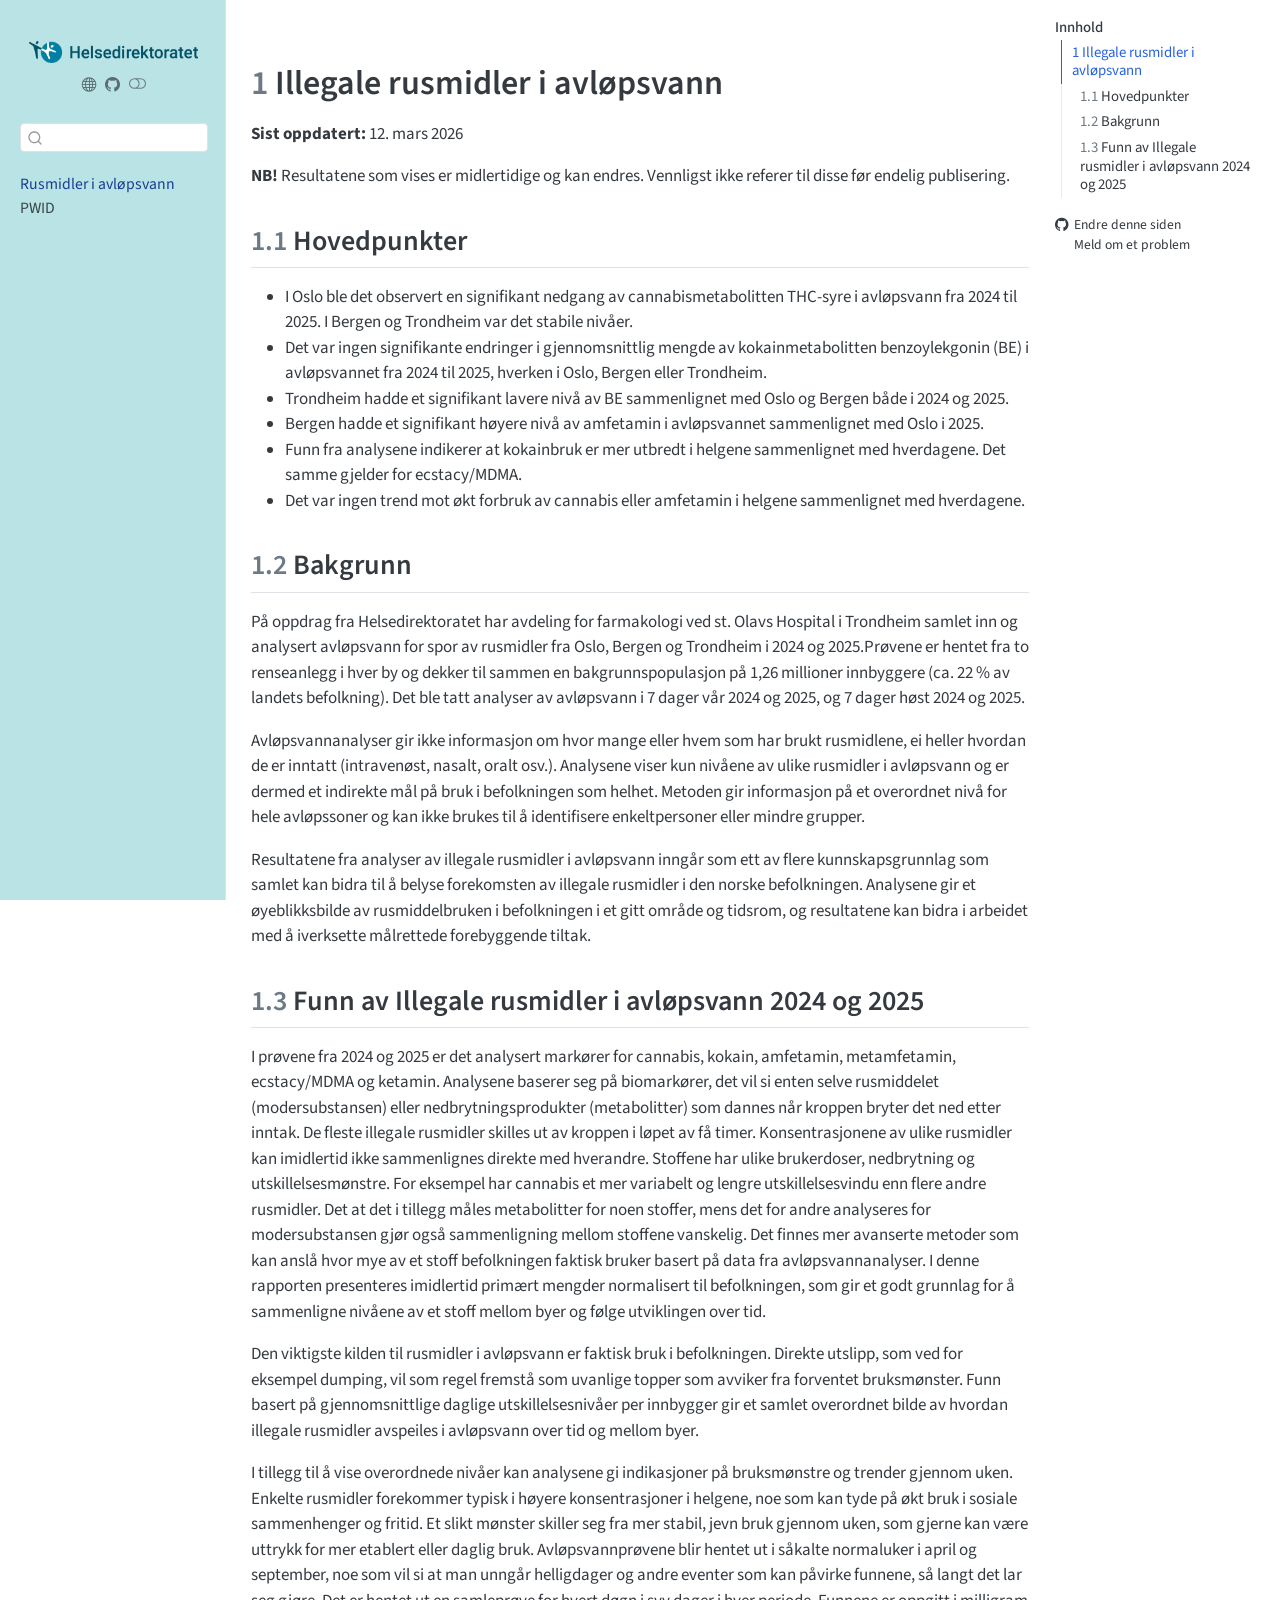
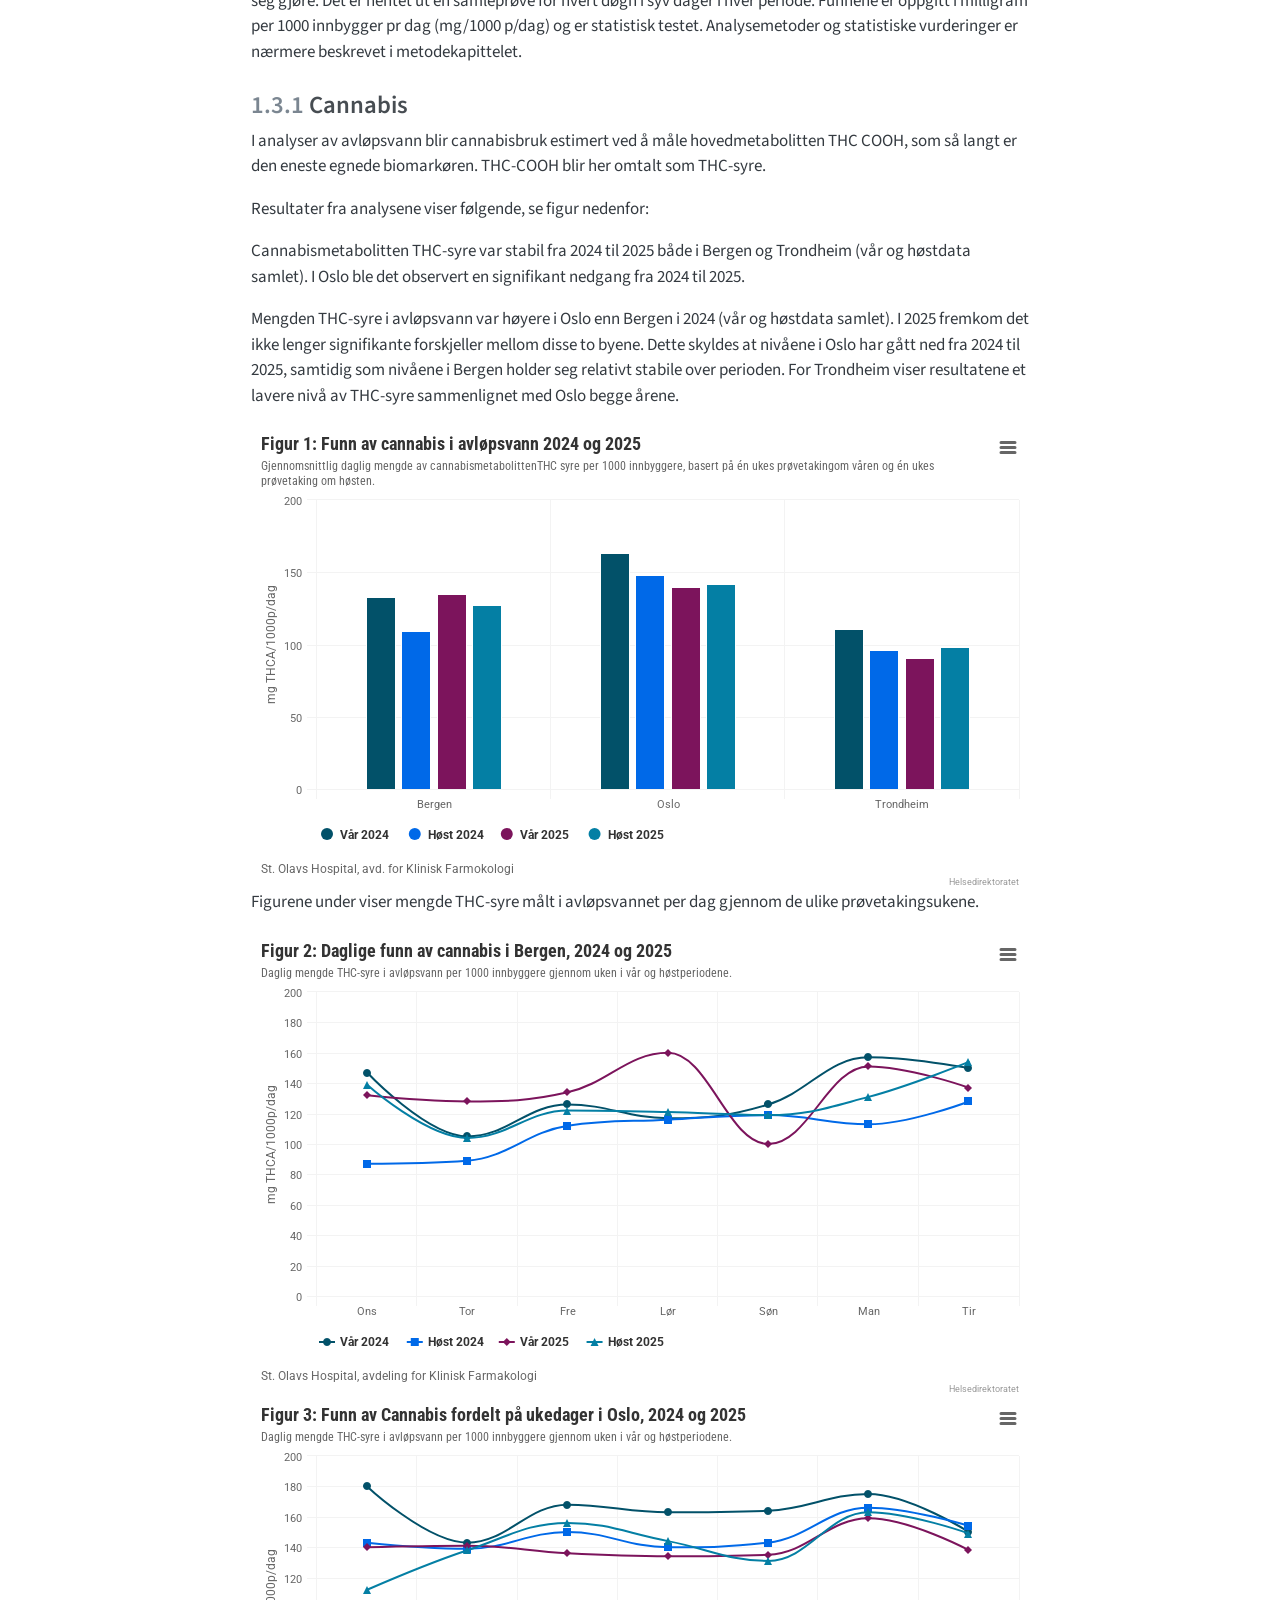
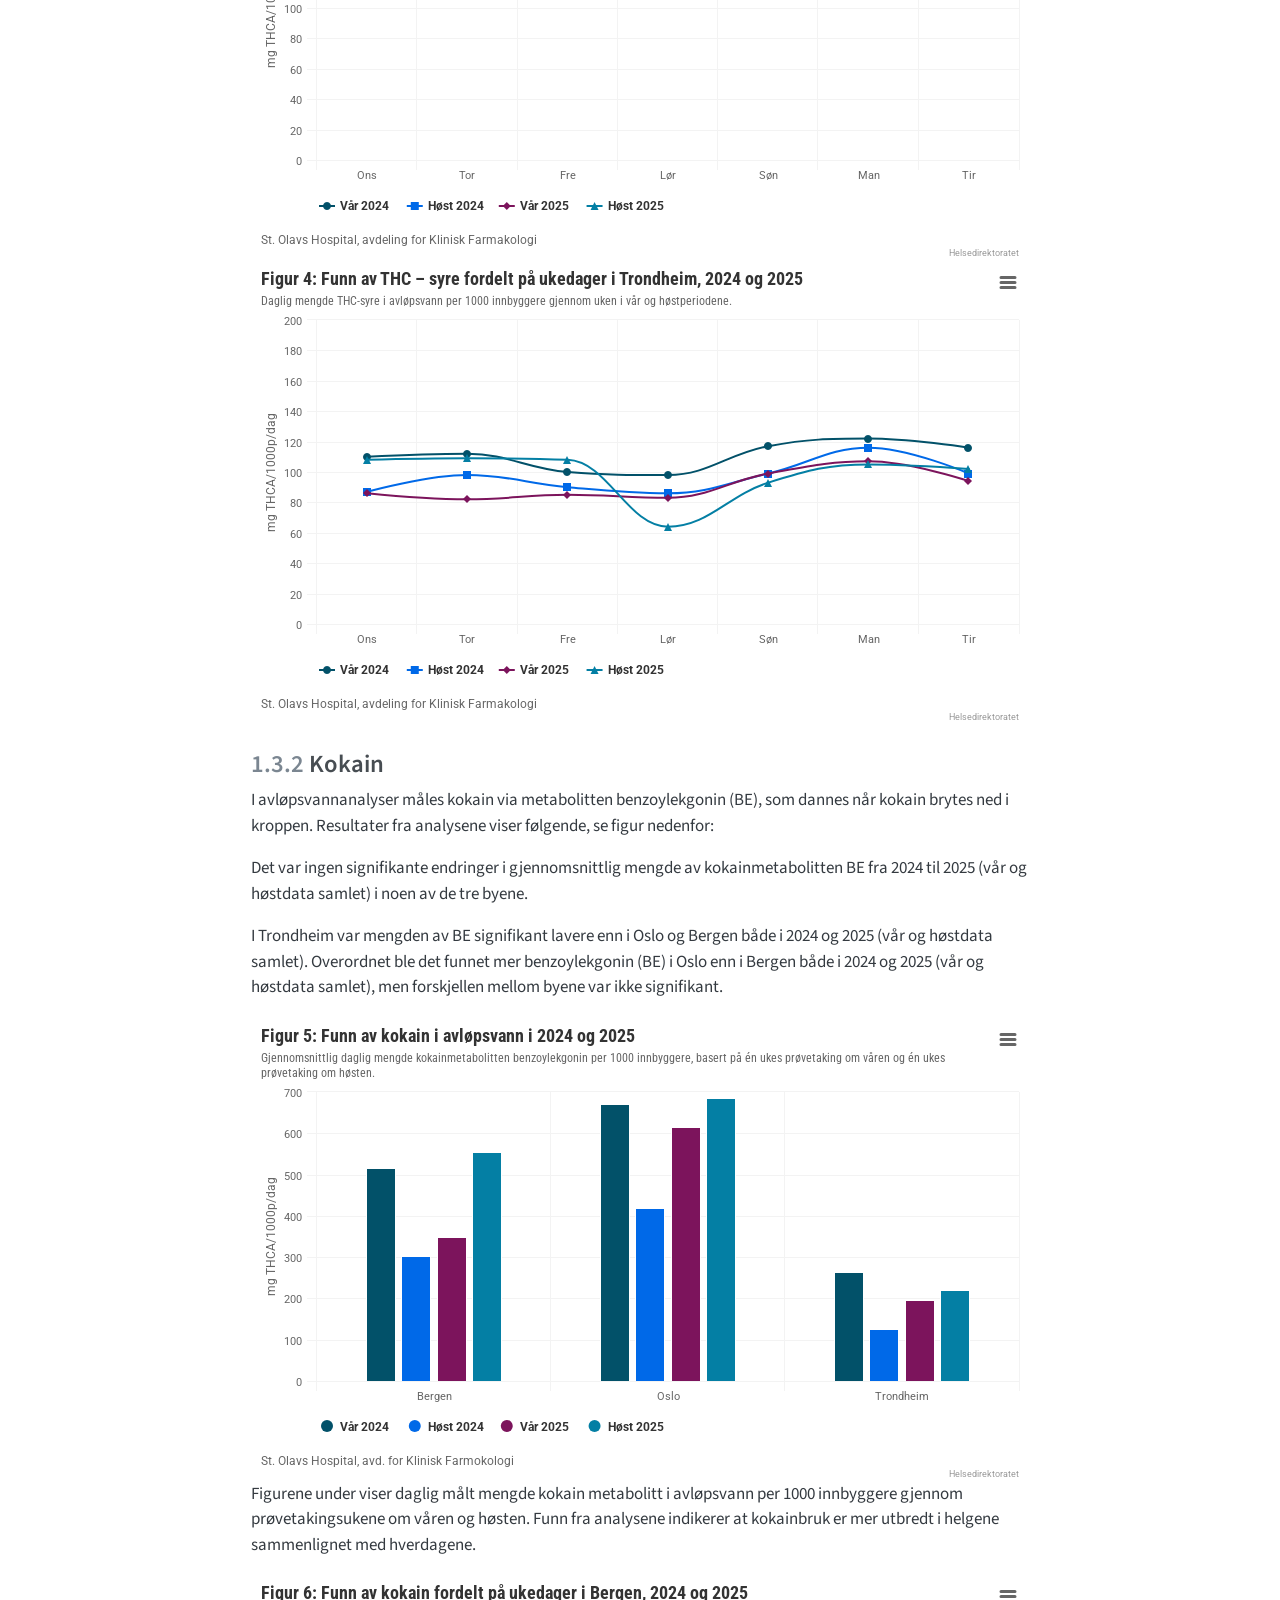
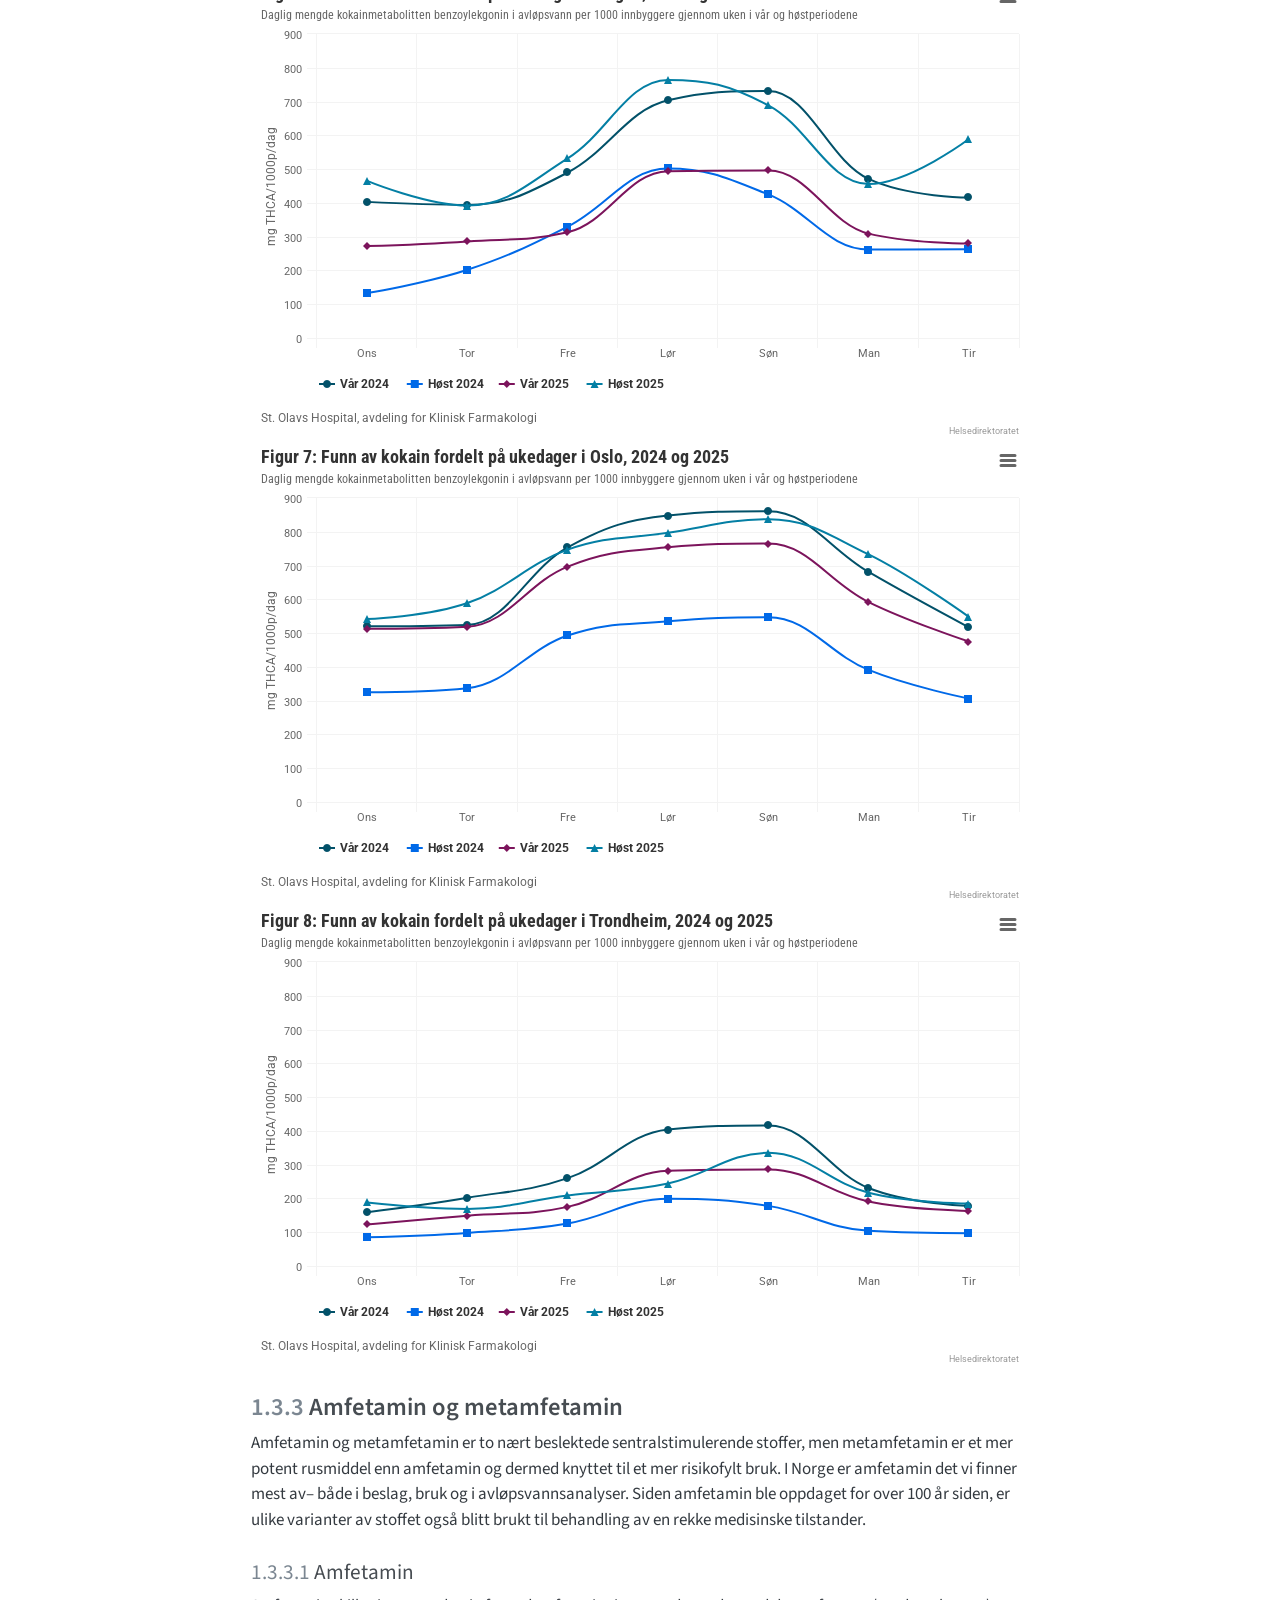
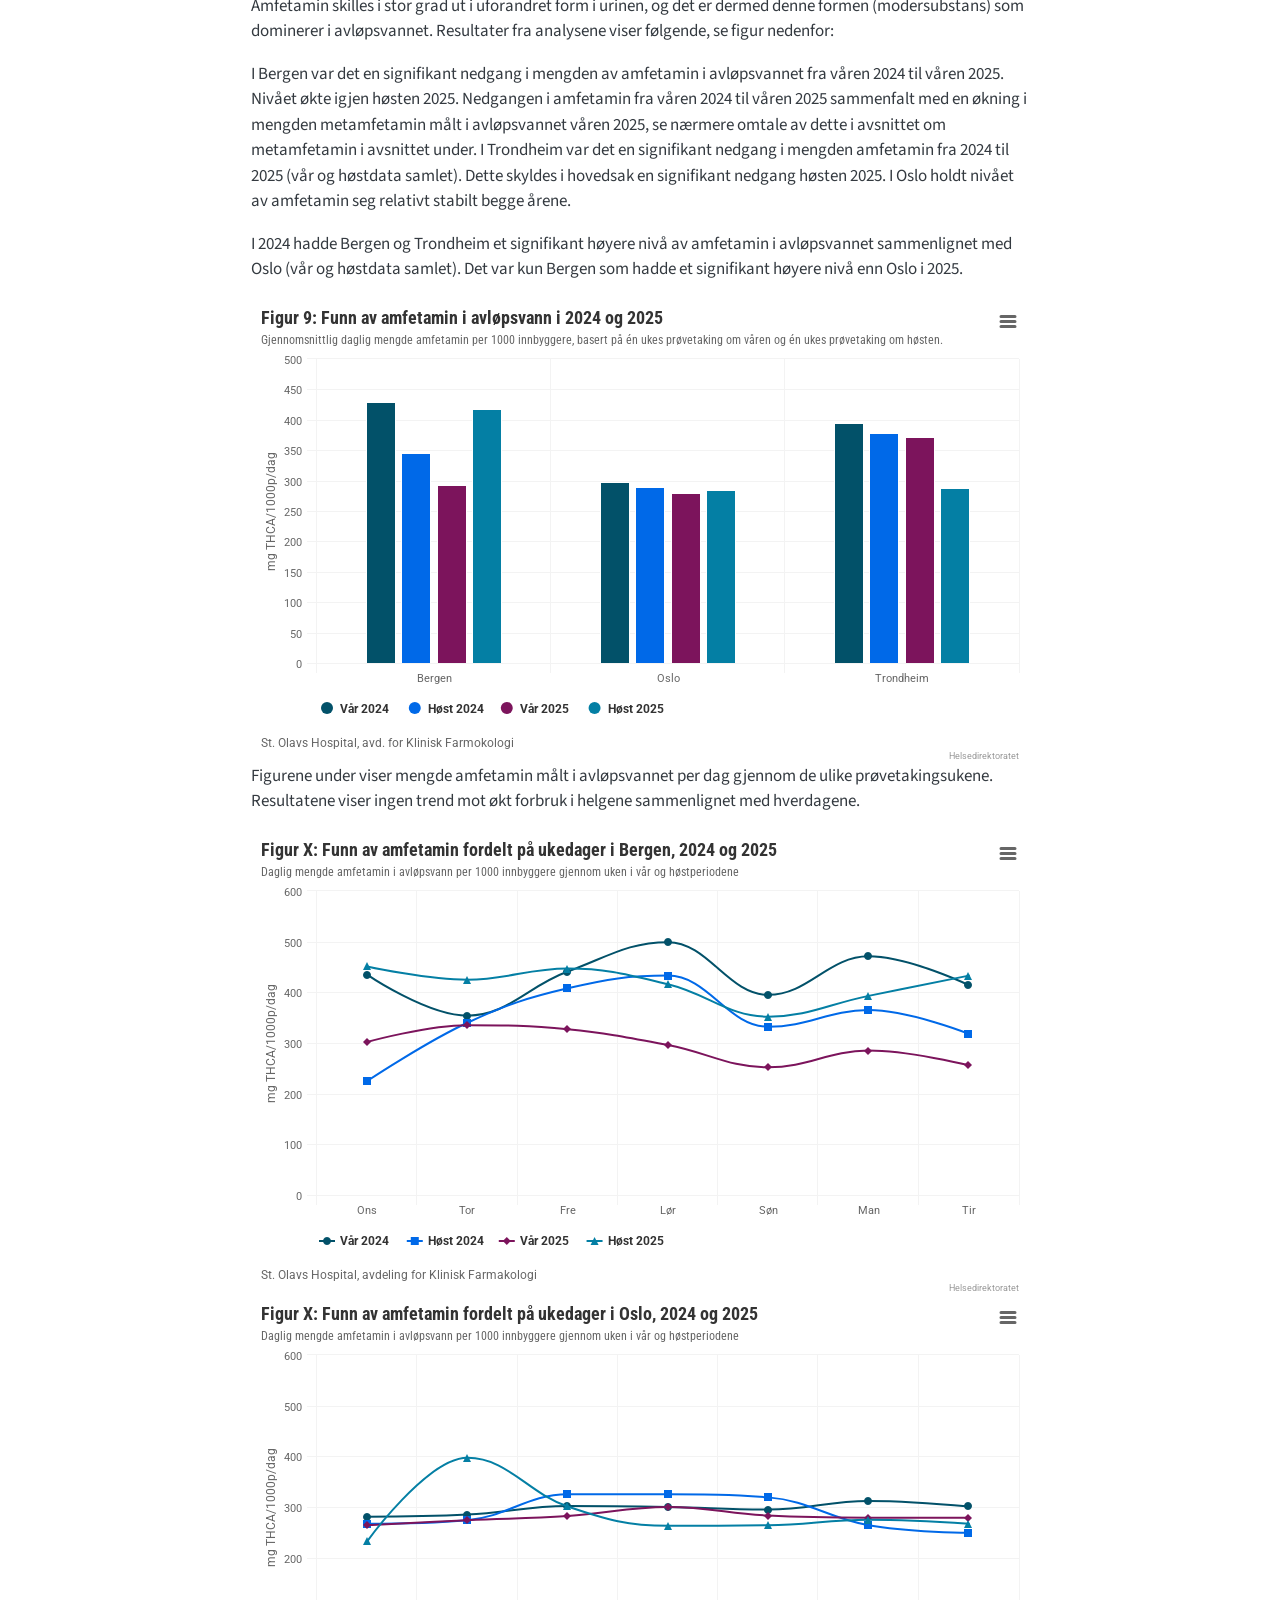
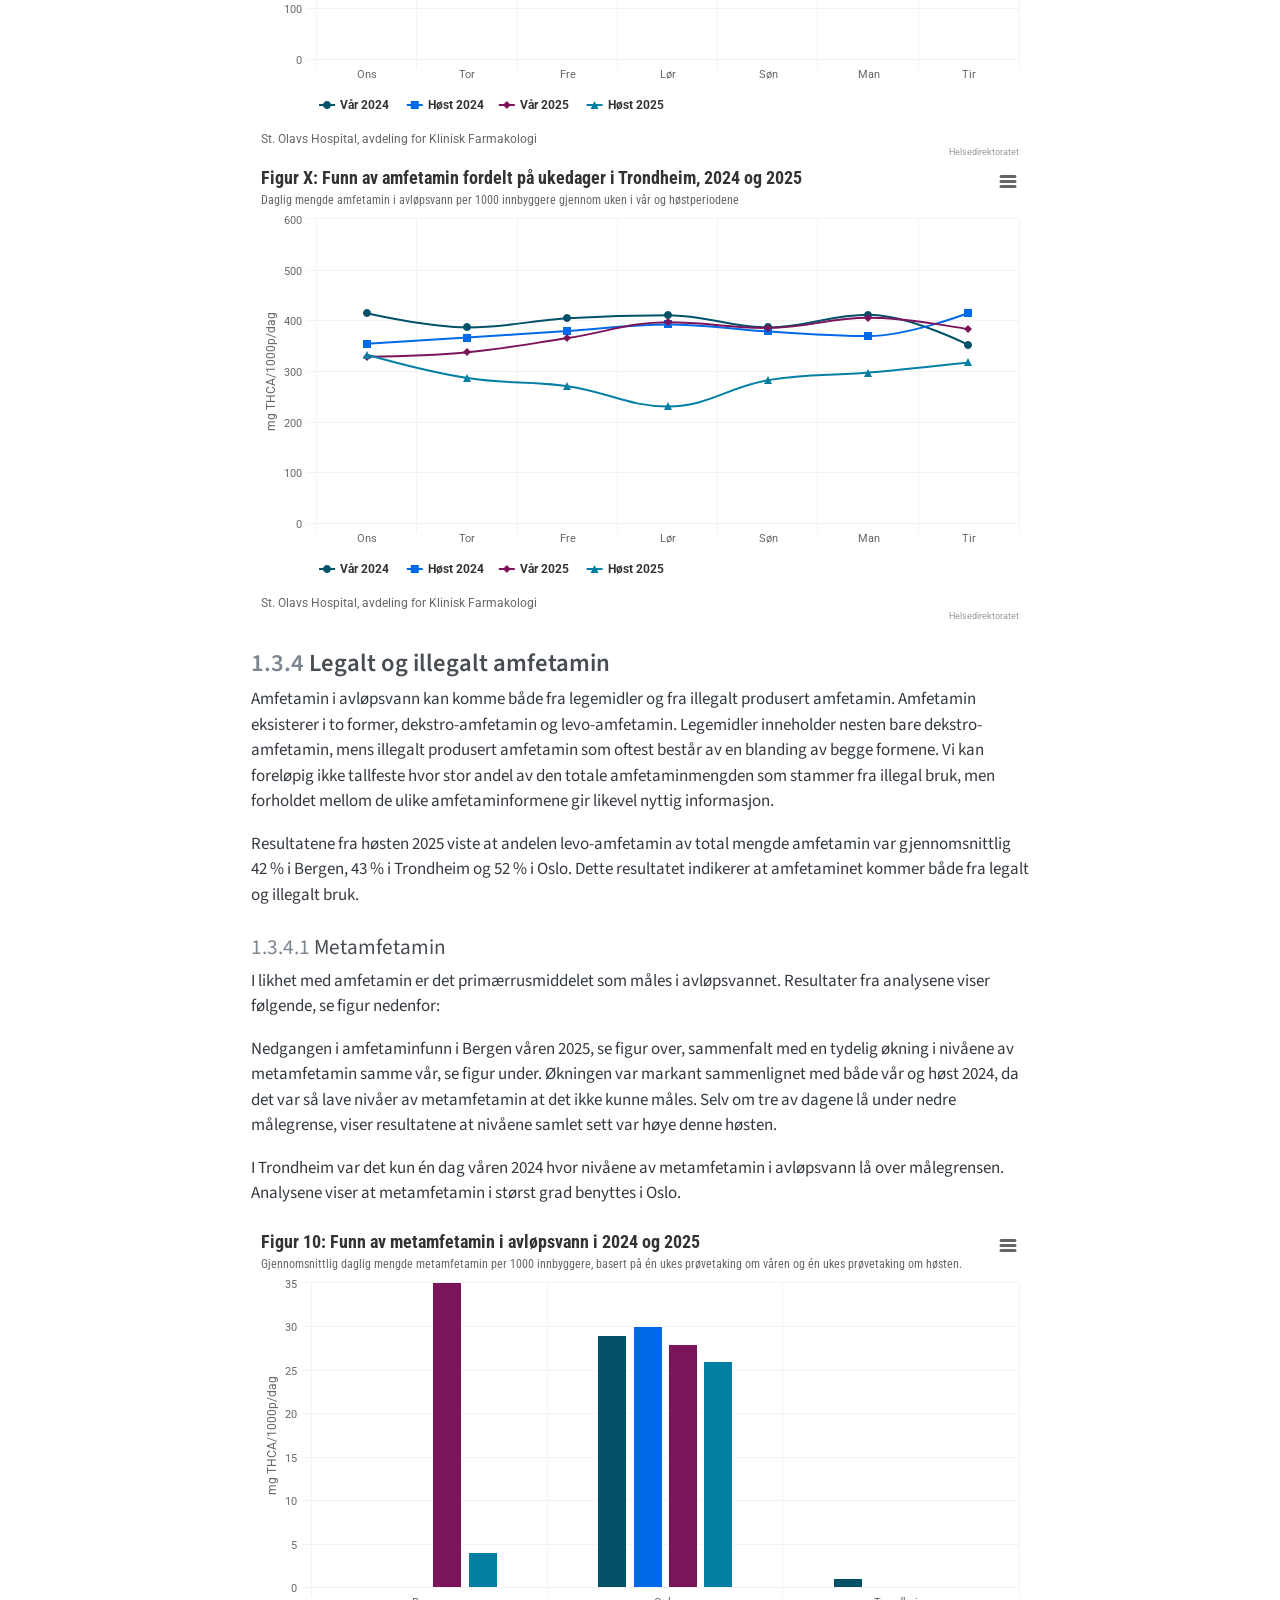
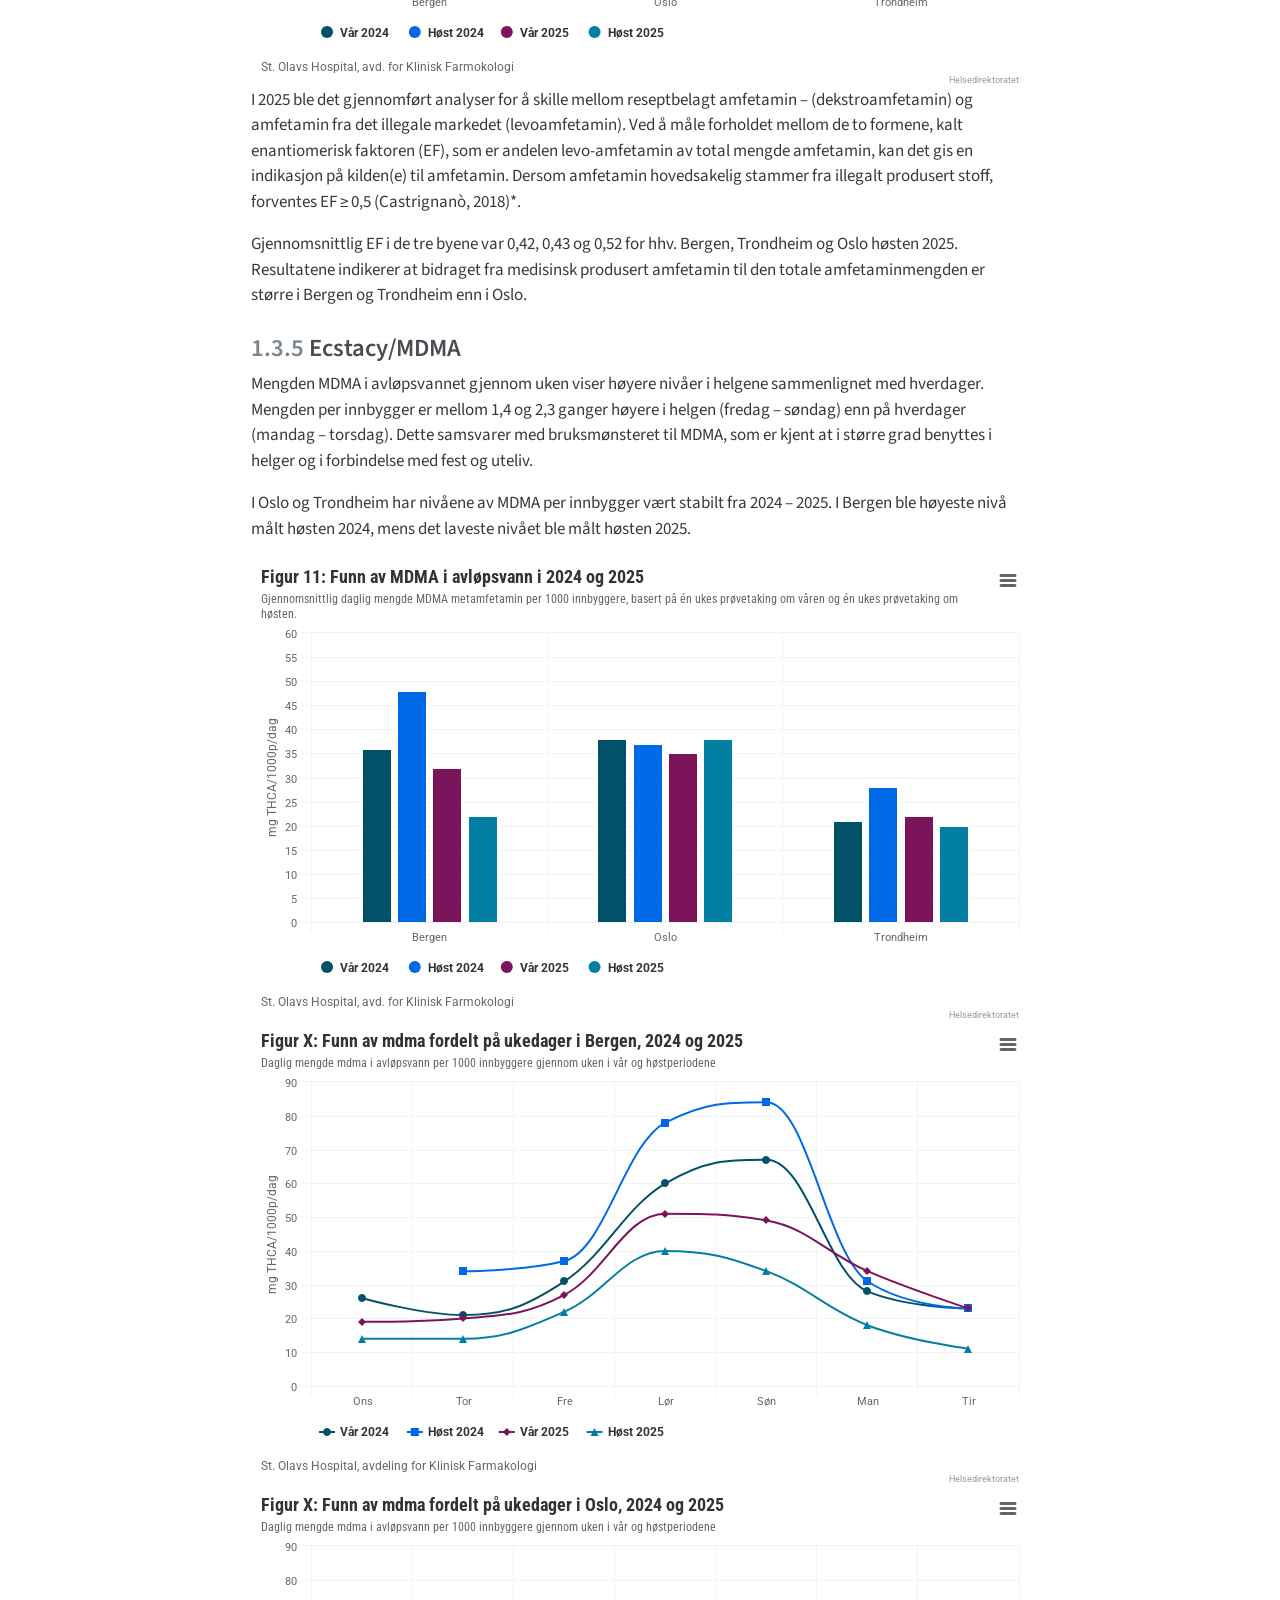
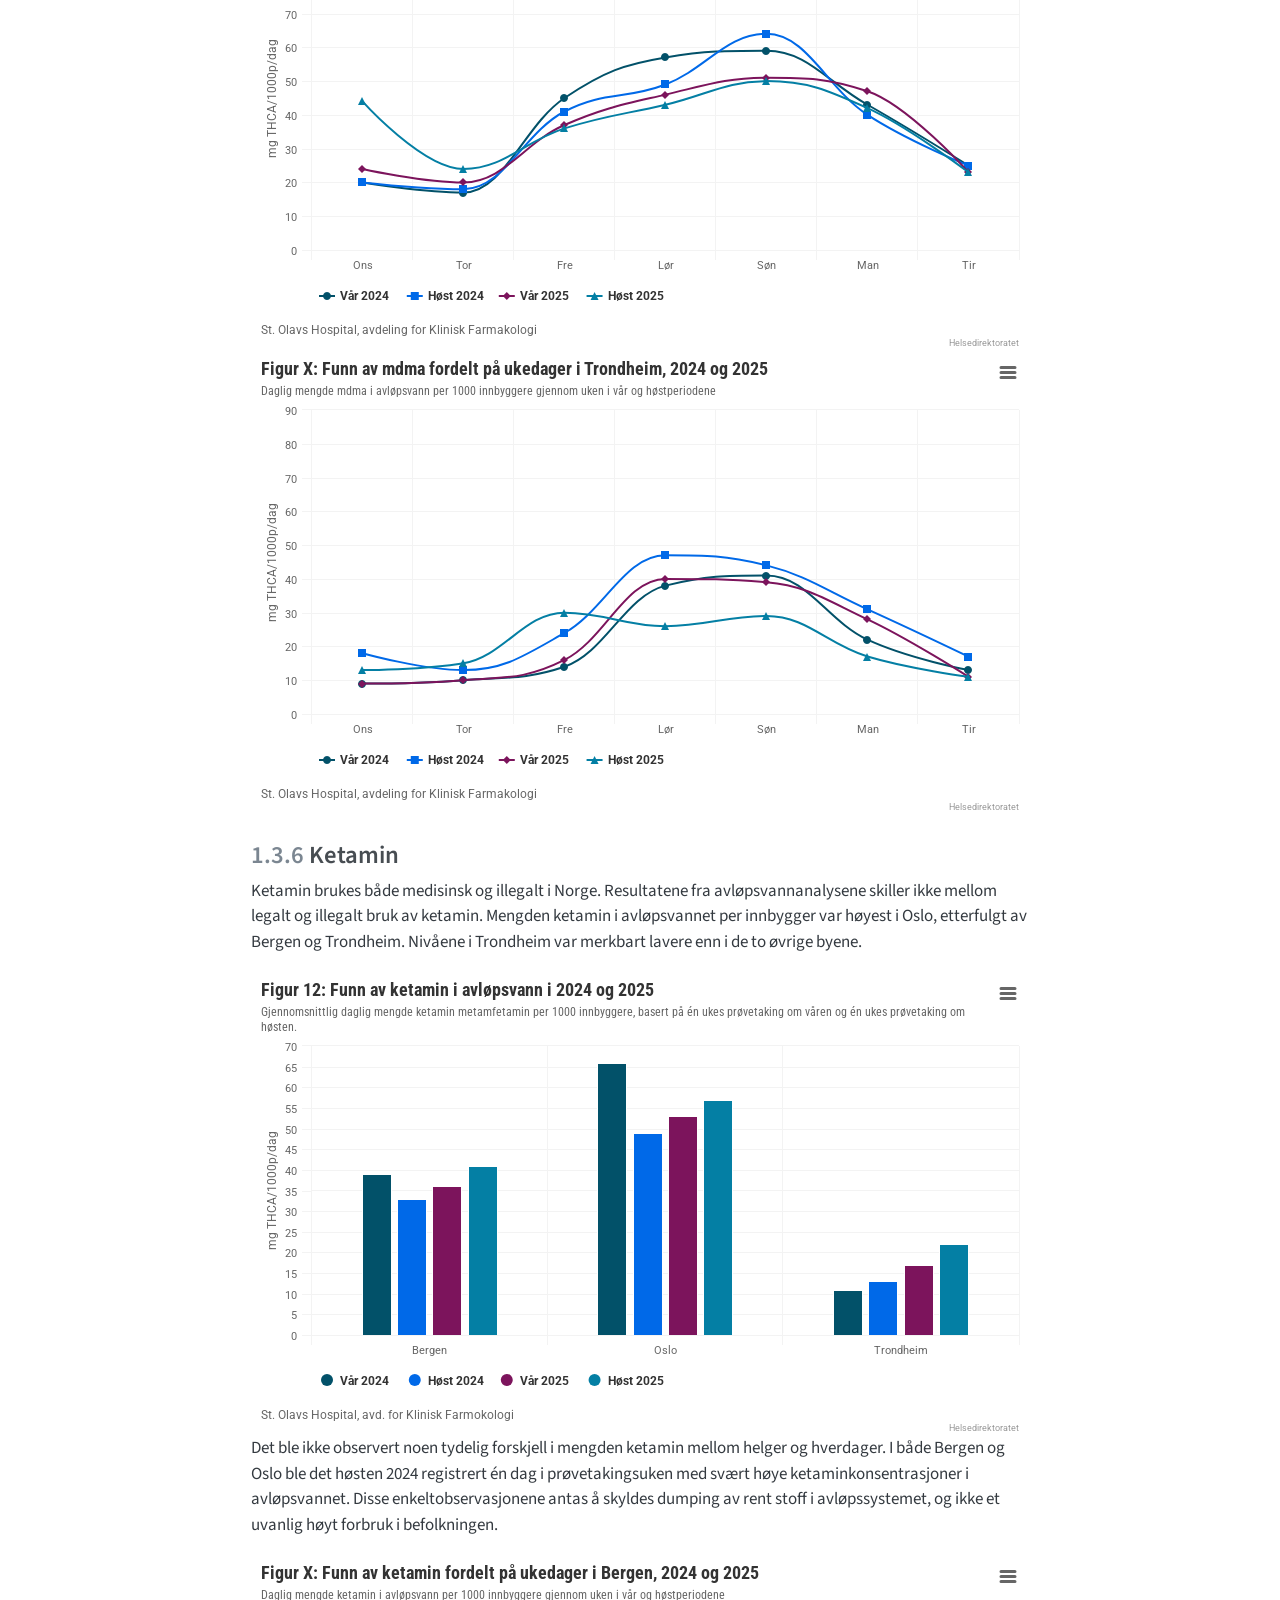
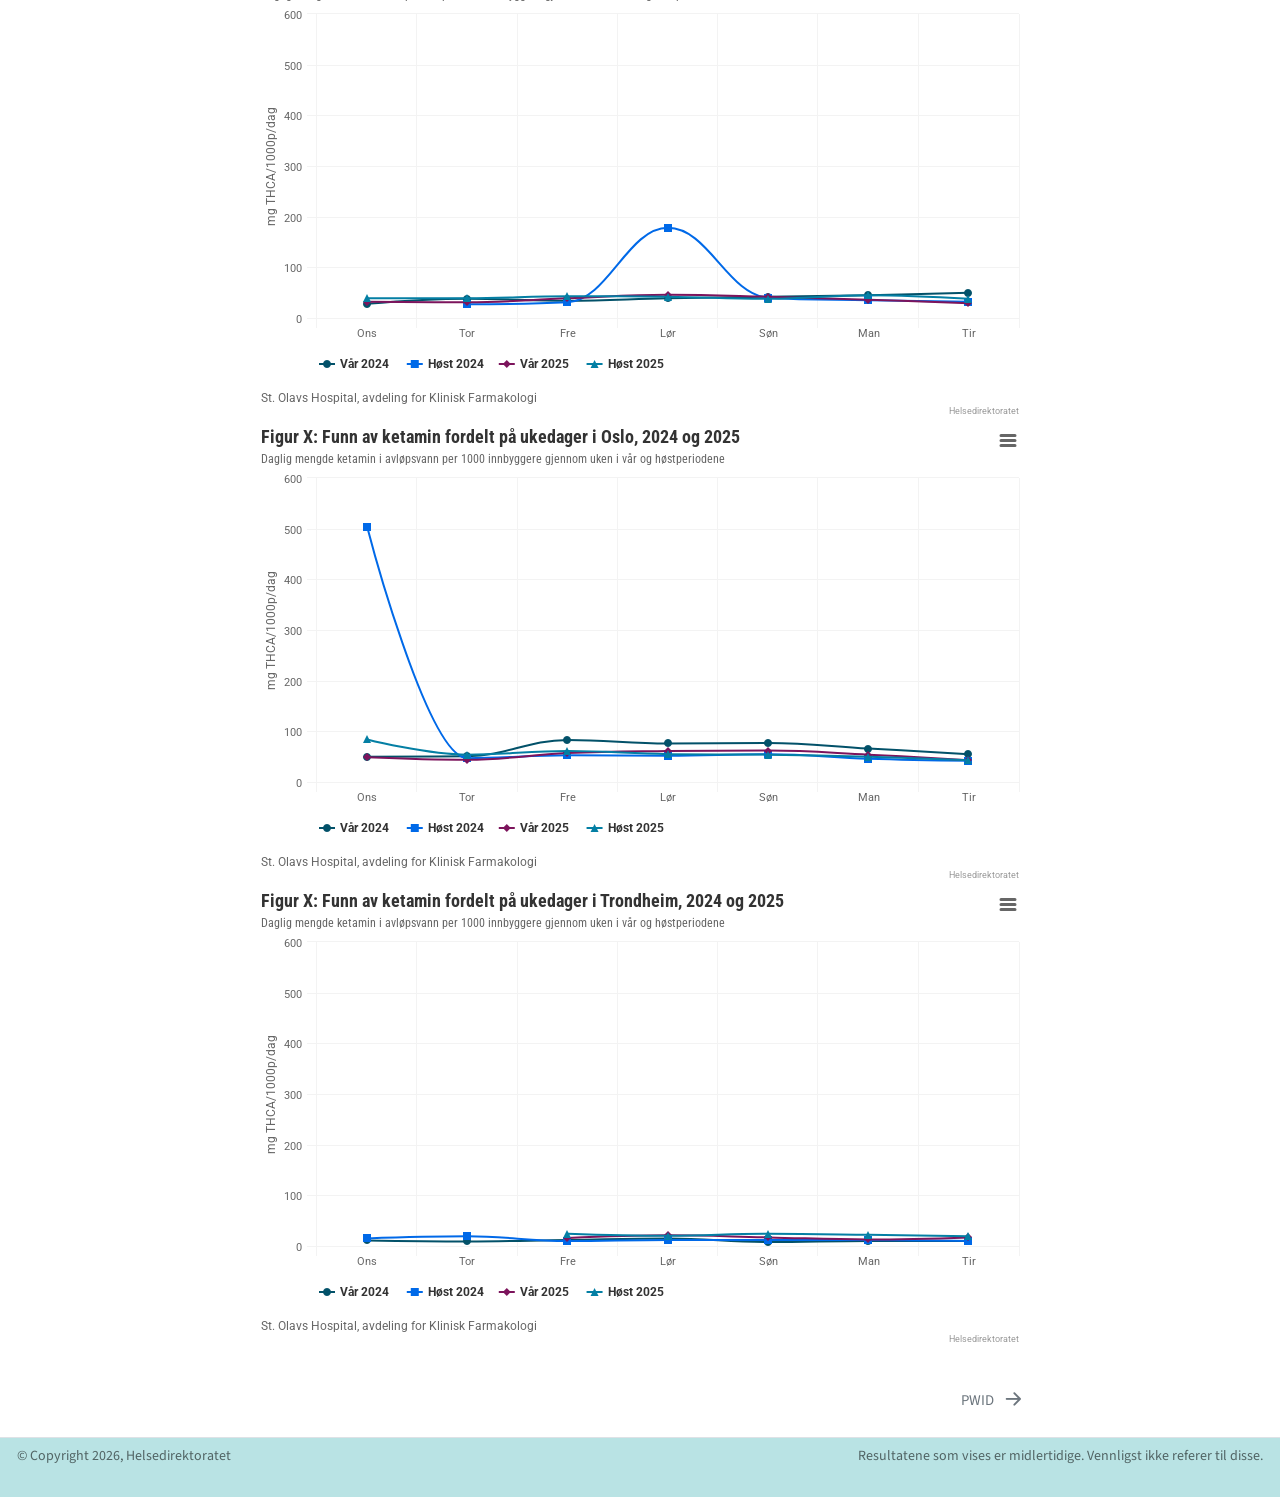
==== commit cd20d1fa: "Reorder structure avløpsvann" ====
--- a/docs/xxxx/index.html
+++ b/docs/xxxx/index.html
@@ -400,7 +400,9 @@
   <li><a href="#cannabis" id="toc-cannabis" class="nav-link" data-scroll-target="#cannabis"><span class="header-section-number">1.3.1</span> Cannabis</a></li>
   <li><a href="#kokain" id="toc-kokain" class="nav-link" data-scroll-target="#kokain"><span class="header-section-number">1.3.2</span> Kokain</a></li>
   <li><a href="#amfetamin-og-metamfetamin" id="toc-amfetamin-og-metamfetamin" class="nav-link" data-scroll-target="#amfetamin-og-metamfetamin"><span class="header-section-number">1.3.3</span> Amfetamin og metamfetamin</a></li>
-  <li><a href="#mdma" id="toc-mdma" class="nav-link" data-scroll-target="#mdma"><span class="header-section-number">1.3.4</span> MDMA</a></li>
+  <li><a href="#legalt-og-illegalt-amfetamin" id="toc-legalt-og-illegalt-amfetamin" class="nav-link" data-scroll-target="#legalt-og-illegalt-amfetamin"><span class="header-section-number">1.3.4</span> Legalt og illegalt amfetamin</a></li>
+  <li><a href="#ecstacymdma" id="toc-ecstacymdma" class="nav-link" data-scroll-target="#ecstacymdma"><span class="header-section-number">1.3.5</span> Ecstacy/MDMA</a></li>
+  <li><a href="#ketamin" id="toc-ketamin" class="nav-link" data-scroll-target="#ketamin"><span class="header-section-number">1.3.6</span> Ketamin</a></li>
   </ul></li>
   </ul></li>
   </ul>
@@ -447,27 +449,27 @@
 <p>Mengden THC-syre i avløpsvann var høyere i Oslo enn Bergen i 2024 (vår og høstdata samlet). I 2025 fremkom det ikke lenger signifikante forskjeller mellom disse to byene. Dette skyldes at nivåene i Oslo har gått ned fra 2024 til 2025, samtidig som nivåene i Bergen holder seg relativt stabile over perioden. For Trondheim viser resultatene et lavere nivå av THC-syre sammenlignet med Oslo begge årene.</p>
 <div class="cell">
 <div class="cell-output-display">
-<div class="highchart html-widget html-fill-item" id="htmlwidget-4da4629824bbd023f800" style="width:100%;height:464px;"></div>
-<script type="application/json" data-for="htmlwidget-4da4629824bbd023f800">{"x":{"hc_opts":{"chart":{"reflow":true,"inverted":false},"title":{"text":"Figur 1: Funn av cannabis i avløpsvann 2024 og 2025"},"yAxis":{"title":{"text":"mg THCA/1000p/dag"},"labels":{"format":"{value}"},"tickInterval":50,"min":0,"max":200},"credits":{"enabled":true,"text":"Helsedirektoratet","href":"https://www.helsedirektoratet.no/"},"exporting":{"enabled":true,"filename":"highdir-figure","accessibility":{"enabled":true}},"boost":{"enabled":false},"plotOptions":{"series":{"label":{"enabled":false},"turboThreshold":0},"treemap":{"layoutAlgorithm":"squarified"}},"xAxis":{"title":{"text":null},"categories":["Bergen","Oslo","Trondheim"],"tickInterval":1,"labels":{"step":1}},"subtitle":{"text":"Gjennomsnittlig daglig mengde av cannabismetabolittenTHC syre per 1000 innbyggere, basert på én ukes prøvetakingom våren og én ukes prøvetaking om høsten."},"caption":{"text":"St. Olavs Hospital, avd. for Klinisk Farmokologi"},"tooltip":{"useHTML":true,"shared":true,"headerFormat":"<span style=\"font-size:14px;font-weight:bold;\">{point.key}<\/span><br/>","pointFormat":"<span style=\"color:{series.color}\">●<\/span> <span style=\"color:black\">{series.name}<\/span>: <b>{point.y}<\/b><br/>"},"legend":{"align":"left","verticalAlign":"bottom","layout":"horizontal","x":50,"y":0},"series":[{"group":"group","data":[{"ukedag":"uke","by":"Bergen","tid":"Vår 2024","kort":"V24","val":133,"x_index":0,"x":0,"y":133},{"ukedag":"uke","by":"Oslo","tid":"Vår 2024","kort":"V24","val":163,"x_index":1,"x":1,"y":163},{"ukedag":"uke","by":"Trondheim","tid":"Vår 2024","kort":"V24","val":111,"x_index":2,"x":2,"y":111}],"type":"column","name":"Vår 2024","color":"#025169","states":{"hover":{"brightness":0.2}},"point":{"events":{"mouseOver":"function(){\n         var c=this.series.chart, i=this.x;\n         c.xAxis[0].removePlotBand('hb');\n         c.xAxis[0].addPlotBand({id:'hb',from:i-0.4,to:i+0.4,\n           color:'rgba(204, 211, 255, 0.25)',zIndex:0});\n       }","mouseOut":"function(){ this.series.chart.xAxis[0].removePlotBand('hb'); }"}}},{"group":"group","data":[{"ukedag":"uke","by":"Bergen","tid":"Høst 2024","kort":"H24","val":109,"x_index":0,"x":0,"y":109},{"ukedag":"uke","by":"Oslo","tid":"Høst 2024","kort":"H24","val":148,"x_index":1,"x":1,"y":148},{"ukedag":"uke","by":"Trondheim","tid":"Høst 2024","kort":"H24","val":96,"x_index":2,"x":2,"y":96}],"type":"column","name":"Høst 2024","color":"#0069E8","states":{"hover":{"brightness":0.2}},"point":{"events":{"mouseOver":"function(){\n         var c=this.series.chart, i=this.x;\n         c.xAxis[0].removePlotBand('hb');\n         c.xAxis[0].addPlotBand({id:'hb',from:i-0.4,to:i+0.4,\n           color:'rgba(204, 211, 255, 0.25)',zIndex:0});\n       }","mouseOut":"function(){ this.series.chart.xAxis[0].removePlotBand('hb'); }"}}},{"group":"group","data":[{"ukedag":"uke","by":"Bergen","tid":"Vår 2025","kort":"V25","val":135,"x_index":0,"x":0,"y":135},{"ukedag":"uke","by":"Oslo","tid":"Vår 2025","kort":"V25","val":140,"x_index":1,"x":1,"y":140},{"ukedag":"uke","by":"Trondheim","tid":"Vår 2025","kort":"V25","val":91,"x_index":2,"x":2,"y":91}],"type":"column","name":"Vår 2025","color":"#7C145C","states":{"hover":{"brightness":0.2}},"point":{"events":{"mouseOver":"function(){\n         var c=this.series.chart, i=this.x;\n         c.xAxis[0].removePlotBand('hb');\n         c.xAxis[0].addPlotBand({id:'hb',from:i-0.4,to:i+0.4,\n           color:'rgba(204, 211, 255, 0.25)',zIndex:0});\n       }","mouseOut":"function(){ this.series.chart.xAxis[0].removePlotBand('hb'); }"}}},{"group":"group","data":[{"ukedag":"uke","by":"Bergen","tid":"Høst 2025","kort":"H25","val":127,"x_index":0,"x":0,"y":127},{"ukedag":"uke","by":"Oslo","tid":"Høst 2025","kort":"H25","val":142,"x_index":1,"x":1,"y":142},{"ukedag":"uke","by":"Trondheim","tid":"Høst 2025","kort":"H25","val":98,"x_index":2,"x":2,"y":98}],"type":"column","name":"Høst 2025","color":"#047FA4","states":{"hover":{"brightness":0.2}},"point":{"events":{"mouseOver":"function(){\n         var c=this.series.chart, i=this.x;\n         c.xAxis[0].removePlotBand('hb');\n         c.xAxis[0].addPlotBand({id:'hb',from:i-0.4,to:i+0.4,\n           color:'rgba(204, 211, 255, 0.25)',zIndex:0});\n       }","mouseOut":"function(){ this.series.chart.xAxis[0].removePlotBand('hb'); }"}}}]},"theme":{"colors":["#d35400","#2980b9","#2ecc71","#f1c40f","#2c3e50","#7f8c8d"],"chart":{"style":{"fontFamily":"Roboto","color":"#666666"}},"title":{"align":"left","style":{"fontFamily":"Roboto Condensed","fontWeight":"bold"}},"subtitle":{"align":"left","style":{"fontFamily":"Roboto Condensed"}},"legend":{"align":"right","verticalAlign":"bottom"},"xAxis":{"gridLineWidth":1,"gridLineColor":"#F3F3F3","lineColor":"#F3F3F3","minorGridLineColor":"#F3F3F3","tickColor":"#F3F3F3","tickWidth":1},"yAxis":{"gridLineColor":"#F3F3F3","lineColor":"#F3F3F3","minorGridLineColor":"#F3F3F3","tickColor":"#F3F3F3","tickWidth":1},"plotOptions":{"line":{"marker":{"enabled":false}},"spline":{"marker":{"enabled":false}},"area":{"marker":{"enabled":false}},"areaspline":{"marker":{"enabled":false}},"arearange":{"marker":{"enabled":false}},"bubble":{"maxSize":"10%"}}},"conf_opts":{"global":{"Date":null,"VMLRadialGradientURL":"http =//code.highcharts.com/list(version)/gfx/vml-radial-gradient.png","canvasToolsURL":"http =//code.highcharts.com/list(version)/modules/canvas-tools.js","getTimezoneOffset":null,"timezoneOffset":0,"useUTC":true},"lang":{"contextButtonTitle":"Chart context menu","decimalPoint":".","downloadCSV":"Download CSV","downloadJPEG":"Download JPEG image","downloadPDF":"Download PDF document","downloadPNG":"Download PNG image","downloadSVG":"Download SVG vector image","downloadXLS":"Download XLS","drillUpText":"◁ Back to {series.name}","exitFullscreen":"Exit from full screen","exportData":{"annotationHeader":"Annotations","categoryDatetimeHeader":"DateTime","categoryHeader":"Category"},"hideData":"Hide data table","invalidDate":null,"loading":"Loading...","months":["January","February","March","April","May","June","July","August","September","October","November","December"],"noData":"No data to display","numericSymbolMagnitude":1000,"numericSymbols":["k","M","G","T","P","E"],"printChart":"Print chart","resetZoom":"Reset zoom","resetZoomTitle":"Reset zoom level 1:1","shortMonths":["Jan","Feb","Mar","Apr","May","Jun","Jul","Aug","Sep","Oct","Nov","Dec"],"shortWeekdays":["Sat","Sun","Mon","Tue","Wed","Thu","Fri"],"thousandsSep":" ","viewData":"View data table","viewFullscreen":"View in full screen","weekdays":["Sunday","Monday","Tuesday","Wednesday","Thursday","Friday","Saturday"]}},"type":"chart","fonts":["Roboto","Roboto+Condensed"],"debug":false},"evals":["hc_opts.series.0.point.events.mouseOver","hc_opts.series.0.point.events.mouseOut","hc_opts.series.1.point.events.mouseOver","hc_opts.series.1.point.events.mouseOut","hc_opts.series.2.point.events.mouseOver","hc_opts.series.2.point.events.mouseOut","hc_opts.series.3.point.events.mouseOver","hc_opts.series.3.point.events.mouseOut"],"jsHooks":[]}</script>
+<div class="highchart html-widget html-fill-item" id="htmlwidget-04bd81962edc43d6d84b" style="width:100%;height:464px;"></div>
+<script type="application/json" data-for="htmlwidget-04bd81962edc43d6d84b">{"x":{"hc_opts":{"chart":{"reflow":true,"inverted":false},"title":{"text":"Figur 1: Funn av cannabis i avløpsvann 2024 og 2025"},"yAxis":{"title":{"text":"mg THCA/1000p/dag"},"labels":{"format":"{value}"},"tickInterval":50,"min":0,"max":200},"credits":{"enabled":true,"text":"Helsedirektoratet","href":"https://www.helsedirektoratet.no/"},"exporting":{"enabled":true,"filename":"highdir-figure","accessibility":{"enabled":true}},"boost":{"enabled":false},"plotOptions":{"series":{"label":{"enabled":false},"turboThreshold":0},"treemap":{"layoutAlgorithm":"squarified"}},"xAxis":{"title":{"text":null},"categories":["Bergen","Oslo","Trondheim"],"tickInterval":1,"labels":{"step":1}},"subtitle":{"text":"Gjennomsnittlig daglig mengde av cannabismetabolittenTHC syre per 1000 innbyggere, basert på én ukes prøvetakingom våren og én ukes prøvetaking om høsten."},"caption":{"text":"St. Olavs Hospital, avd. for Klinisk Farmokologi"},"tooltip":{"useHTML":true,"shared":true,"headerFormat":"<span style=\"font-size:14px;font-weight:bold;\">{point.key}<\/span><br/>","pointFormat":"<span style=\"color:{series.color}\">●<\/span> <span style=\"color:black\">{series.name}<\/span>: <b>{point.y}<\/b><br/>"},"legend":{"align":"left","verticalAlign":"bottom","layout":"horizontal","x":50,"y":0},"series":[{"group":"group","data":[{"ukedag":"uke","by":"Bergen","tid":"Vår 2024","kort":"V24","val":133,"x_index":0,"x":0,"y":133},{"ukedag":"uke","by":"Oslo","tid":"Vår 2024","kort":"V24","val":163,"x_index":1,"x":1,"y":163},{"ukedag":"uke","by":"Trondheim","tid":"Vår 2024","kort":"V24","val":111,"x_index":2,"x":2,"y":111}],"type":"column","name":"Vår 2024","color":"#025169","states":{"hover":{"brightness":0.2}},"point":{"events":{"mouseOver":"function(){\n         var c=this.series.chart, i=this.x;\n         c.xAxis[0].removePlotBand('hb');\n         c.xAxis[0].addPlotBand({id:'hb',from:i-0.4,to:i+0.4,\n           color:'rgba(204, 211, 255, 0.25)',zIndex:0});\n       }","mouseOut":"function(){ this.series.chart.xAxis[0].removePlotBand('hb'); }"}}},{"group":"group","data":[{"ukedag":"uke","by":"Bergen","tid":"Høst 2024","kort":"H24","val":109,"x_index":0,"x":0,"y":109},{"ukedag":"uke","by":"Oslo","tid":"Høst 2024","kort":"H24","val":148,"x_index":1,"x":1,"y":148},{"ukedag":"uke","by":"Trondheim","tid":"Høst 2024","kort":"H24","val":96,"x_index":2,"x":2,"y":96}],"type":"column","name":"Høst 2024","color":"#0069E8","states":{"hover":{"brightness":0.2}},"point":{"events":{"mouseOver":"function(){\n         var c=this.series.chart, i=this.x;\n         c.xAxis[0].removePlotBand('hb');\n         c.xAxis[0].addPlotBand({id:'hb',from:i-0.4,to:i+0.4,\n           color:'rgba(204, 211, 255, 0.25)',zIndex:0});\n       }","mouseOut":"function(){ this.series.chart.xAxis[0].removePlotBand('hb'); }"}}},{"group":"group","data":[{"ukedag":"uke","by":"Bergen","tid":"Vår 2025","kort":"V25","val":135,"x_index":0,"x":0,"y":135},{"ukedag":"uke","by":"Oslo","tid":"Vår 2025","kort":"V25","val":140,"x_index":1,"x":1,"y":140},{"ukedag":"uke","by":"Trondheim","tid":"Vår 2025","kort":"V25","val":91,"x_index":2,"x":2,"y":91}],"type":"column","name":"Vår 2025","color":"#7C145C","states":{"hover":{"brightness":0.2}},"point":{"events":{"mouseOver":"function(){\n         var c=this.series.chart, i=this.x;\n         c.xAxis[0].removePlotBand('hb');\n         c.xAxis[0].addPlotBand({id:'hb',from:i-0.4,to:i+0.4,\n           color:'rgba(204, 211, 255, 0.25)',zIndex:0});\n       }","mouseOut":"function(){ this.series.chart.xAxis[0].removePlotBand('hb'); }"}}},{"group":"group","data":[{"ukedag":"uke","by":"Bergen","tid":"Høst 2025","kort":"H25","val":127,"x_index":0,"x":0,"y":127},{"ukedag":"uke","by":"Oslo","tid":"Høst 2025","kort":"H25","val":142,"x_index":1,"x":1,"y":142},{"ukedag":"uke","by":"Trondheim","tid":"Høst 2025","kort":"H25","val":98,"x_index":2,"x":2,"y":98}],"type":"column","name":"Høst 2025","color":"#047FA4","states":{"hover":{"brightness":0.2}},"point":{"events":{"mouseOver":"function(){\n         var c=this.series.chart, i=this.x;\n         c.xAxis[0].removePlotBand('hb');\n         c.xAxis[0].addPlotBand({id:'hb',from:i-0.4,to:i+0.4,\n           color:'rgba(204, 211, 255, 0.25)',zIndex:0});\n       }","mouseOut":"function(){ this.series.chart.xAxis[0].removePlotBand('hb'); }"}}}]},"theme":{"colors":["#d35400","#2980b9","#2ecc71","#f1c40f","#2c3e50","#7f8c8d"],"chart":{"style":{"fontFamily":"Roboto","color":"#666666"}},"title":{"align":"left","style":{"fontFamily":"Roboto Condensed","fontWeight":"bold"}},"subtitle":{"align":"left","style":{"fontFamily":"Roboto Condensed"}},"legend":{"align":"right","verticalAlign":"bottom"},"xAxis":{"gridLineWidth":1,"gridLineColor":"#F3F3F3","lineColor":"#F3F3F3","minorGridLineColor":"#F3F3F3","tickColor":"#F3F3F3","tickWidth":1},"yAxis":{"gridLineColor":"#F3F3F3","lineColor":"#F3F3F3","minorGridLineColor":"#F3F3F3","tickColor":"#F3F3F3","tickWidth":1},"plotOptions":{"line":{"marker":{"enabled":false}},"spline":{"marker":{"enabled":false}},"area":{"marker":{"enabled":false}},"areaspline":{"marker":{"enabled":false}},"arearange":{"marker":{"enabled":false}},"bubble":{"maxSize":"10%"}}},"conf_opts":{"global":{"Date":null,"VMLRadialGradientURL":"http =//code.highcharts.com/list(version)/gfx/vml-radial-gradient.png","canvasToolsURL":"http =//code.highcharts.com/list(version)/modules/canvas-tools.js","getTimezoneOffset":null,"timezoneOffset":0,"useUTC":true},"lang":{"contextButtonTitle":"Chart context menu","decimalPoint":".","downloadCSV":"Download CSV","downloadJPEG":"Download JPEG image","downloadPDF":"Download PDF document","downloadPNG":"Download PNG image","downloadSVG":"Download SVG vector image","downloadXLS":"Download XLS","drillUpText":"◁ Back to {series.name}","exitFullscreen":"Exit from full screen","exportData":{"annotationHeader":"Annotations","categoryDatetimeHeader":"DateTime","categoryHeader":"Category"},"hideData":"Hide data table","invalidDate":null,"loading":"Loading...","months":["January","February","March","April","May","June","July","August","September","October","November","December"],"noData":"No data to display","numericSymbolMagnitude":1000,"numericSymbols":["k","M","G","T","P","E"],"printChart":"Print chart","resetZoom":"Reset zoom","resetZoomTitle":"Reset zoom level 1:1","shortMonths":["Jan","Feb","Mar","Apr","May","Jun","Jul","Aug","Sep","Oct","Nov","Dec"],"shortWeekdays":["Sat","Sun","Mon","Tue","Wed","Thu","Fri"],"thousandsSep":" ","viewData":"View data table","viewFullscreen":"View in full screen","weekdays":["Sunday","Monday","Tuesday","Wednesday","Thursday","Friday","Saturday"]}},"type":"chart","fonts":["Roboto","Roboto+Condensed"],"debug":false},"evals":["hc_opts.series.0.point.events.mouseOver","hc_opts.series.0.point.events.mouseOut","hc_opts.series.1.point.events.mouseOver","hc_opts.series.1.point.events.mouseOut","hc_opts.series.2.point.events.mouseOver","hc_opts.series.2.point.events.mouseOut","hc_opts.series.3.point.events.mouseOver","hc_opts.series.3.point.events.mouseOut"],"jsHooks":[]}</script>
 </div>
 </div>
 <p>Figurene under viser mengde THC-syre målt i avløpsvannet per dag gjennom de ulike prøvetakingsukene.</p>
 <div class="cell">
 <div class="cell-output-display">
-<div class="highchart html-widget html-fill-item" id="htmlwidget-c52cd0480277406eba98" style="width:100%;height:464px;"></div>
-<script type="application/json" data-for="htmlwidget-c52cd0480277406eba98">{"x":{"hc_opts":{"chart":{"reflow":true,"inverted":false},"title":{"text":"Figur 2: Daglige funn av cannabis i Bergen, 2024 og 2025"},"yAxis":{"title":{"text":"mg THCA/1000p/dag"},"labels":{"format":"{value}"},"tickInterval":20,"min":0,"max":200},"credits":{"enabled":true,"text":"Helsedirektoratet","href":"https://www.helsedirektoratet.no/"},"exporting":{"enabled":true,"filename":"highdir-figure","accessibility":{"enabled":true}},"boost":{"enabled":false},"plotOptions":{"series":{"label":{"enabled":false},"turboThreshold":0},"treemap":{"layoutAlgorithm":"squarified"}},"xAxis":{"title":{"text":null},"labels":{"step":1},"categories":["Ons","Tor","Fre","Lør","Søn","Man","Tir","Ons","Tor","Fre","Lør","Søn","Man","Tir","Ons","Tor","Fre","Lør","Søn","Man","Tir","Ons","Tor","Fre","Lør","Søn","Man","Tir"]},"subtitle":{"text":"Daglig mengde THC-syre i avløpsvann per 1000 innbyggere gjennom uken i vår  og høstperiodene."},"caption":{"text":"St. Olavs Hospital, avdeling for Klinisk Farmakologi "},"tooltip":{"useHTML":true,"shared":true,"headerFormat":"<span style=\"font-size:14px;font-weight:bold;\">{point.key}<\/span><br/>","pointFormat":"<span style=\"color:{series.color}\">●<\/span> <span style=\"color:black\">{series.name}<\/span>: <b>{point.y}<\/b><br/>"},"legend":{"align":"left","verticalAlign":"bottom","layout":"horizontal","x":50,"y":0},"series":[{"group":"group","data":[{"ukedag":"Ons","by":"Bergen","tid":"Vår 2024","kort":"V24","val":147,"id":0,"x":0,"y":147},{"ukedag":"Tor","by":"Bergen","tid":"Vår 2024","kort":"V24","val":105,"id":1,"x":1,"y":105},{"ukedag":"Fre","by":"Bergen","tid":"Vår 2024","kort":"V24","val":126,"id":2,"x":2,"y":126},{"ukedag":"Lør","by":"Bergen","tid":"Vår 2024","kort":"V24","val":117,"id":3,"x":3,"y":117},{"ukedag":"Søn","by":"Bergen","tid":"Vår 2024","kort":"V24","val":126,"id":4,"x":4,"y":126},{"ukedag":"Man","by":"Bergen","tid":"Vår 2024","kort":"V24","val":157,"id":5,"x":5,"y":157},{"ukedag":"Tir","by":"Bergen","tid":"Vår 2024","kort":"V24","val":150,"id":6,"x":6,"y":150}],"type":"spline","name":"Vår 2024","color":"#025169","lineWidth":2,"marker":{"symbol":"circle","enabled":true,"radius":4},"states":{"hover":{"lineWidth":3}},"point":{"events":{"mouseOver":"function(){\n         var c=this.series.chart, i=this.x;\n         c.xAxis[0].removePlotBand('hb');\n         c.xAxis[0].addPlotBand({id:'hb',from:i-0.4,to:i+0.4,\n           color:'rgba(204, 211, 255, 0.25)',zIndex:0});\n       }","mouseOut":"function(){ this.series.chart.xAxis[0].removePlotBand('hb'); }"}}},{"group":"group","data":[{"ukedag":"Ons","by":"Bergen","tid":"Høst 2024","kort":"H24","val":87,"id":0,"x":0,"y":87},{"ukedag":"Tor","by":"Bergen","tid":"Høst 2024","kort":"H24","val":89,"id":1,"x":1,"y":89},{"ukedag":"Fre","by":"Bergen","tid":"Høst 2024","kort":"H24","val":112,"id":2,"x":2,"y":112},{"ukedag":"Lør","by":"Bergen","tid":"Høst 2024","kort":"H24","val":116,"id":3,"x":3,"y":116},{"ukedag":"Søn","by":"Bergen","tid":"Høst 2024","kort":"H24","val":119,"id":4,"x":4,"y":119},{"ukedag":"Man","by":"Bergen","tid":"Høst 2024","kort":"H24","val":113,"id":5,"x":5,"y":113},{"ukedag":"Tir","by":"Bergen","tid":"Høst 2024","kort":"H24","val":128,"id":6,"x":6,"y":128}],"type":"spline","name":"Høst 2024","color":"#0069E8","lineWidth":2,"marker":{"symbol":"square","enabled":true,"radius":4},"states":{"hover":{"lineWidth":3}},"point":{"events":{"mouseOver":"function(){\n         var c=this.series.chart, i=this.x;\n         c.xAxis[0].removePlotBand('hb');\n         c.xAxis[0].addPlotBand({id:'hb',from:i-0.4,to:i+0.4,\n           color:'rgba(204, 211, 255, 0.25)',zIndex:0});\n       }","mouseOut":"function(){ this.series.chart.xAxis[0].removePlotBand('hb'); }"}}},{"group":"group","data":[{"ukedag":"Ons","by":"Bergen","tid":"Vår 2025","kort":"V25","val":132,"id":0,"x":0,"y":132},{"ukedag":"Tor","by":"Bergen","tid":"Vår 2025","kort":"V25","val":128,"id":1,"x":1,"y":128},{"ukedag":"Fre","by":"Bergen","tid":"Vår 2025","kort":"V25","val":134,"id":2,"x":2,"y":134},{"ukedag":"Lør","by":"Bergen","tid":"Vår 2025","kort":"V25","val":160,"id":3,"x":3,"y":160},{"ukedag":"Søn","by":"Bergen","tid":"Vår 2025","kort":"V25","val":100,"id":4,"x":4,"y":100},{"ukedag":"Man","by":"Bergen","tid":"Vår 2025","kort":"V25","val":151,"id":5,"x":5,"y":151},{"ukedag":"Tir","by":"Bergen","tid":"Vår 2025","kort":"V25","val":137,"id":6,"x":6,"y":137}],"type":"spline","name":"Vår 2025","color":"#7C145C","lineWidth":2,"marker":{"symbol":"diamond","enabled":true,"radius":4},"states":{"hover":{"lineWidth":3}},"point":{"events":{"mouseOver":"function(){\n         var c=this.series.chart, i=this.x;\n         c.xAxis[0].removePlotBand('hb');\n         c.xAxis[0].addPlotBand({id:'hb',from:i-0.4,to:i+0.4,\n           color:'rgba(204, 211, 255, 0.25)',zIndex:0});\n       }","mouseOut":"function(){ this.series.chart.xAxis[0].removePlotBand('hb'); }"}}},{"group":"group","data":[{"ukedag":"Ons","by":"Bergen","tid":"Høst 2025","kort":"H25","val":139,"id":0,"x":0,"y":139},{"ukedag":"Tor","by":"Bergen","tid":"Høst 2025","kort":"H25","val":104,"id":1,"x":1,"y":104},{"ukedag":"Fre","by":"Bergen","tid":"Høst 2025","kort":"H25","val":122,"id":2,"x":2,"y":122},{"ukedag":"Lør","by":"Bergen","tid":"Høst 2025","kort":"H25","val":121,"id":3,"x":3,"y":121},{"ukedag":"Søn","by":"Bergen","tid":"Høst 2025","kort":"H25","val":119,"id":4,"x":4,"y":119},{"ukedag":"Man","by":"Bergen","tid":"Høst 2025","kort":"H25","val":131,"id":5,"x":5,"y":131},{"ukedag":"Tir","by":"Bergen","tid":"Høst 2025","kort":"H25","val":154,"id":6,"x":6,"y":154}],"type":"spline","name":"Høst 2025","color":"#047FA4","lineWidth":2,"marker":{"symbol":"triangle","enabled":true,"radius":4},"states":{"hover":{"lineWidth":3}},"point":{"events":{"mouseOver":"function(){\n         var c=this.series.chart, i=this.x;\n         c.xAxis[0].removePlotBand('hb');\n         c.xAxis[0].addPlotBand({id:'hb',from:i-0.4,to:i+0.4,\n           color:'rgba(204, 211, 255, 0.25)',zIndex:0});\n       }","mouseOut":"function(){ this.series.chart.xAxis[0].removePlotBand('hb'); }"}}}]},"theme":{"colors":["#d35400","#2980b9","#2ecc71","#f1c40f","#2c3e50","#7f8c8d"],"chart":{"style":{"fontFamily":"Roboto","color":"#666666"}},"title":{"align":"left","style":{"fontFamily":"Roboto Condensed","fontWeight":"bold"}},"subtitle":{"align":"left","style":{"fontFamily":"Roboto Condensed"}},"legend":{"align":"right","verticalAlign":"bottom"},"xAxis":{"gridLineWidth":1,"gridLineColor":"#F3F3F3","lineColor":"#F3F3F3","minorGridLineColor":"#F3F3F3","tickColor":"#F3F3F3","tickWidth":1},"yAxis":{"gridLineColor":"#F3F3F3","lineColor":"#F3F3F3","minorGridLineColor":"#F3F3F3","tickColor":"#F3F3F3","tickWidth":1},"plotOptions":{"line":{"marker":{"enabled":false}},"spline":{"marker":{"enabled":false}},"area":{"marker":{"enabled":false}},"areaspline":{"marker":{"enabled":false}},"arearange":{"marker":{"enabled":false}},"bubble":{"maxSize":"10%"}}},"conf_opts":{"global":{"Date":null,"VMLRadialGradientURL":"http =//code.highcharts.com/list(version)/gfx/vml-radial-gradient.png","canvasToolsURL":"http =//code.highcharts.com/list(version)/modules/canvas-tools.js","getTimezoneOffset":null,"timezoneOffset":0,"useUTC":true},"lang":{"contextButtonTitle":"Chart context menu","decimalPoint":".","downloadCSV":"Download CSV","downloadJPEG":"Download JPEG image","downloadPDF":"Download PDF document","downloadPNG":"Download PNG image","downloadSVG":"Download SVG vector image","downloadXLS":"Download XLS","drillUpText":"◁ Back to {series.name}","exitFullscreen":"Exit from full screen","exportData":{"annotationHeader":"Annotations","categoryDatetimeHeader":"DateTime","categoryHeader":"Category"},"hideData":"Hide data table","invalidDate":null,"loading":"Loading...","months":["January","February","March","April","May","June","July","August","September","October","November","December"],"noData":"No data to display","numericSymbolMagnitude":1000,"numericSymbols":["k","M","G","T","P","E"],"printChart":"Print chart","resetZoom":"Reset zoom","resetZoomTitle":"Reset zoom level 1:1","shortMonths":["Jan","Feb","Mar","Apr","May","Jun","Jul","Aug","Sep","Oct","Nov","Dec"],"shortWeekdays":["Sat","Sun","Mon","Tue","Wed","Thu","Fri"],"thousandsSep":" ","viewData":"View data table","viewFullscreen":"View in full screen","weekdays":["Sunday","Monday","Tuesday","Wednesday","Thursday","Friday","Saturday"]}},"type":"chart","fonts":["Roboto","Roboto+Condensed"],"debug":false},"evals":["hc_opts.series.0.point.events.mouseOver","hc_opts.series.0.point.events.mouseOut","hc_opts.series.1.point.events.mouseOver","hc_opts.series.1.point.events.mouseOut","hc_opts.series.2.point.events.mouseOver","hc_opts.series.2.point.events.mouseOut","hc_opts.series.3.point.events.mouseOver","hc_opts.series.3.point.events.mouseOut"],"jsHooks":[]}</script>
-</div>
-</div>
-<div class="cell">
-<div class="cell-output-display">
-<div class="highchart html-widget html-fill-item" id="htmlwidget-0586402da34dd6644726" style="width:100%;height:464px;"></div>
-<script type="application/json" data-for="htmlwidget-0586402da34dd6644726">{"x":{"hc_opts":{"chart":{"reflow":true,"inverted":false},"title":{"text":"Figur 3: Funn av Cannabis fordelt på ukedager i Oslo, 2024 og 2025"},"yAxis":{"title":{"text":"mg THCA/1000p/dag"},"labels":{"format":"{value}"},"tickInterval":20,"min":0,"max":200},"credits":{"enabled":true,"text":"Helsedirektoratet","href":"https://www.helsedirektoratet.no/"},"exporting":{"enabled":true,"filename":"highdir-figure","accessibility":{"enabled":true}},"boost":{"enabled":false},"plotOptions":{"series":{"label":{"enabled":false},"turboThreshold":0},"treemap":{"layoutAlgorithm":"squarified"}},"xAxis":{"title":{"text":null},"labels":{"step":1},"categories":["Ons","Tor","Fre","Lør","Søn","Man","Tir","Ons","Tor","Fre","Lør","Søn","Man","Tir","Ons","Tor","Fre","Lør","Søn","Man","Tir","Ons","Tor","Fre","Lør","Søn","Man","Tir"]},"subtitle":{"text":"Daglig mengde THC-syre i avløpsvann per 1000 innbyggere gjennom uken i vår  og høstperiodene."},"caption":{"text":"St. Olavs Hospital, avdeling for Klinisk Farmakologi "},"tooltip":{"useHTML":true,"shared":true,"headerFormat":"<span style=\"font-size:14px;font-weight:bold;\">{point.key}<\/span><br/>","pointFormat":"<span style=\"color:{series.color}\">●<\/span> <span style=\"color:black\">{series.name}<\/span>: <b>{point.y}<\/b><br/>"},"legend":{"align":"left","verticalAlign":"bottom","layout":"horizontal","x":50,"y":0},"series":[{"group":"group","data":[{"ukedag":"Ons","by":"Oslo","tid":"Vår 2024","kort":"V24","val":180,"id":0,"x":0,"y":180},{"ukedag":"Tor","by":"Oslo","tid":"Vår 2024","kort":"V24","val":143,"id":1,"x":1,"y":143},{"ukedag":"Fre","by":"Oslo","tid":"Vår 2024","kort":"V24","val":168,"id":2,"x":2,"y":168},{"ukedag":"Lør","by":"Oslo","tid":"Vår 2024","kort":"V24","val":163,"id":3,"x":3,"y":163},{"ukedag":"Søn","by":"Oslo","tid":"Vår 2024","kort":"V24","val":164,"id":4,"x":4,"y":164},{"ukedag":"Man","by":"Oslo","tid":"Vår 2024","kort":"V24","val":175,"id":5,"x":5,"y":175},{"ukedag":"Tir","by":"Oslo","tid":"Vår 2024","kort":"V24","val":150,"id":6,"x":6,"y":150}],"type":"spline","name":"Vår 2024","color":"#025169","lineWidth":2,"marker":{"symbol":"circle","enabled":true,"radius":4},"states":{"hover":{"lineWidth":3}},"point":{"events":{"mouseOver":"function(){\n         var c=this.series.chart, i=this.x;\n         c.xAxis[0].removePlotBand('hb');\n         c.xAxis[0].addPlotBand({id:'hb',from:i-0.4,to:i+0.4,\n           color:'rgba(204, 211, 255, 0.25)',zIndex:0});\n       }","mouseOut":"function(){ this.series.chart.xAxis[0].removePlotBand('hb'); }"}}},{"group":"group","data":[{"ukedag":"Ons","by":"Oslo","tid":"Høst 2024","kort":"H24","val":143,"id":0,"x":0,"y":143},{"ukedag":"Tor","by":"Oslo","tid":"Høst 2024","kort":"H24","val":139,"id":1,"x":1,"y":139},{"ukedag":"Fre","by":"Oslo","tid":"Høst 2024","kort":"H24","val":150,"id":2,"x":2,"y":150},{"ukedag":"Lør","by":"Oslo","tid":"Høst 2024","kort":"H24","val":140,"id":3,"x":3,"y":140},{"ukedag":"Søn","by":"Oslo","tid":"Høst 2024","kort":"H24","val":143,"id":4,"x":4,"y":143},{"ukedag":"Man","by":"Oslo","tid":"Høst 2024","kort":"H24","val":166,"id":5,"x":5,"y":166},{"ukedag":"Tir","by":"Oslo","tid":"Høst 2024","kort":"H24","val":154,"id":6,"x":6,"y":154}],"type":"spline","name":"Høst 2024","color":"#0069E8","lineWidth":2,"marker":{"symbol":"square","enabled":true,"radius":4},"states":{"hover":{"lineWidth":3}},"point":{"events":{"mouseOver":"function(){\n         var c=this.series.chart, i=this.x;\n         c.xAxis[0].removePlotBand('hb');\n         c.xAxis[0].addPlotBand({id:'hb',from:i-0.4,to:i+0.4,\n           color:'rgba(204, 211, 255, 0.25)',zIndex:0});\n       }","mouseOut":"function(){ this.series.chart.xAxis[0].removePlotBand('hb'); }"}}},{"group":"group","data":[{"ukedag":"Ons","by":"Oslo","tid":"Vår 2025","kort":"V25","val":140,"id":0,"x":0,"y":140},{"ukedag":"Tor","by":"Oslo","tid":"Vår 2025","kort":"V25","val":141,"id":1,"x":1,"y":141},{"ukedag":"Fre","by":"Oslo","tid":"Vår 2025","kort":"V25","val":136,"id":2,"x":2,"y":136},{"ukedag":"Lør","by":"Oslo","tid":"Vår 2025","kort":"V25","val":134,"id":3,"x":3,"y":134},{"ukedag":"Søn","by":"Oslo","tid":"Vår 2025","kort":"V25","val":135,"id":4,"x":4,"y":135},{"ukedag":"Man","by":"Oslo","tid":"Vår 2025","kort":"V25","val":159,"id":5,"x":5,"y":159},{"ukedag":"Tir","by":"Oslo","tid":"Vår 2025","kort":"V25","val":138,"id":6,"x":6,"y":138}],"type":"spline","name":"Vår 2025","color":"#7C145C","lineWidth":2,"marker":{"symbol":"diamond","enabled":true,"radius":4},"states":{"hover":{"lineWidth":3}},"point":{"events":{"mouseOver":"function(){\n         var c=this.series.chart, i=this.x;\n         c.xAxis[0].removePlotBand('hb');\n         c.xAxis[0].addPlotBand({id:'hb',from:i-0.4,to:i+0.4,\n           color:'rgba(204, 211, 255, 0.25)',zIndex:0});\n       }","mouseOut":"function(){ this.series.chart.xAxis[0].removePlotBand('hb'); }"}}},{"group":"group","data":[{"ukedag":"Ons","by":"Oslo","tid":"Høst 2025","kort":"H25","val":112,"id":0,"x":0,"y":112},{"ukedag":"Tor","by":"Oslo","tid":"Høst 2025","kort":"H25","val":138,"id":1,"x":1,"y":138},{"ukedag":"Fre","by":"Oslo","tid":"Høst 2025","kort":"H25","val":156,"id":2,"x":2,"y":156},{"ukedag":"Lør","by":"Oslo","tid":"Høst 2025","kort":"H25","val":144,"id":3,"x":3,"y":144},{"ukedag":"Søn","by":"Oslo","tid":"Høst 2025","kort":"H25","val":131,"id":4,"x":4,"y":131},{"ukedag":"Man","by":"Oslo","tid":"Høst 2025","kort":"H25","val":163,"id":5,"x":5,"y":163},{"ukedag":"Tir","by":"Oslo","tid":"Høst 2025","kort":"H25","val":149,"id":6,"x":6,"y":149}],"type":"spline","name":"Høst 2025","color":"#047FA4","lineWidth":2,"marker":{"symbol":"triangle","enabled":true,"radius":4},"states":{"hover":{"lineWidth":3}},"point":{"events":{"mouseOver":"function(){\n         var c=this.series.chart, i=this.x;\n         c.xAxis[0].removePlotBand('hb');\n         c.xAxis[0].addPlotBand({id:'hb',from:i-0.4,to:i+0.4,\n           color:'rgba(204, 211, 255, 0.25)',zIndex:0});\n       }","mouseOut":"function(){ this.series.chart.xAxis[0].removePlotBand('hb'); }"}}}]},"theme":{"colors":["#d35400","#2980b9","#2ecc71","#f1c40f","#2c3e50","#7f8c8d"],"chart":{"style":{"fontFamily":"Roboto","color":"#666666"}},"title":{"align":"left","style":{"fontFamily":"Roboto Condensed","fontWeight":"bold"}},"subtitle":{"align":"left","style":{"fontFamily":"Roboto Condensed"}},"legend":{"align":"right","verticalAlign":"bottom"},"xAxis":{"gridLineWidth":1,"gridLineColor":"#F3F3F3","lineColor":"#F3F3F3","minorGridLineColor":"#F3F3F3","tickColor":"#F3F3F3","tickWidth":1},"yAxis":{"gridLineColor":"#F3F3F3","lineColor":"#F3F3F3","minorGridLineColor":"#F3F3F3","tickColor":"#F3F3F3","tickWidth":1},"plotOptions":{"line":{"marker":{"enabled":false}},"spline":{"marker":{"enabled":false}},"area":{"marker":{"enabled":false}},"areaspline":{"marker":{"enabled":false}},"arearange":{"marker":{"enabled":false}},"bubble":{"maxSize":"10%"}}},"conf_opts":{"global":{"Date":null,"VMLRadialGradientURL":"http =//code.highcharts.com/list(version)/gfx/vml-radial-gradient.png","canvasToolsURL":"http =//code.highcharts.com/list(version)/modules/canvas-tools.js","getTimezoneOffset":null,"timezoneOffset":0,"useUTC":true},"lang":{"contextButtonTitle":"Chart context menu","decimalPoint":".","downloadCSV":"Download CSV","downloadJPEG":"Download JPEG image","downloadPDF":"Download PDF document","downloadPNG":"Download PNG image","downloadSVG":"Download SVG vector image","downloadXLS":"Download XLS","drillUpText":"◁ Back to {series.name}","exitFullscreen":"Exit from full screen","exportData":{"annotationHeader":"Annotations","categoryDatetimeHeader":"DateTime","categoryHeader":"Category"},"hideData":"Hide data table","invalidDate":null,"loading":"Loading...","months":["January","February","March","April","May","June","July","August","September","October","November","December"],"noData":"No data to display","numericSymbolMagnitude":1000,"numericSymbols":["k","M","G","T","P","E"],"printChart":"Print chart","resetZoom":"Reset zoom","resetZoomTitle":"Reset zoom level 1:1","shortMonths":["Jan","Feb","Mar","Apr","May","Jun","Jul","Aug","Sep","Oct","Nov","Dec"],"shortWeekdays":["Sat","Sun","Mon","Tue","Wed","Thu","Fri"],"thousandsSep":" ","viewData":"View data table","viewFullscreen":"View in full screen","weekdays":["Sunday","Monday","Tuesday","Wednesday","Thursday","Friday","Saturday"]}},"type":"chart","fonts":["Roboto","Roboto+Condensed"],"debug":false},"evals":["hc_opts.series.0.point.events.mouseOver","hc_opts.series.0.point.events.mouseOut","hc_opts.series.1.point.events.mouseOver","hc_opts.series.1.point.events.mouseOut","hc_opts.series.2.point.events.mouseOver","hc_opts.series.2.point.events.mouseOut","hc_opts.series.3.point.events.mouseOver","hc_opts.series.3.point.events.mouseOut"],"jsHooks":[]}</script>
-</div>
-</div>
-<div class="cell">
-<div class="cell-output-display">
-<div class="highchart html-widget html-fill-item" id="htmlwidget-216671e1d7adf1e06f9a" style="width:100%;height:464px;"></div>
-<script type="application/json" data-for="htmlwidget-216671e1d7adf1e06f9a">{"x":{"hc_opts":{"chart":{"reflow":true,"inverted":false},"title":{"text":"Figur 4: Funn av THC – syre fordelt på ukedager i Trondheim, 2024 og 2025"},"yAxis":{"title":{"text":"mg THCA/1000p/dag"},"labels":{"format":"{value}"},"tickInterval":20,"min":0,"max":200},"credits":{"enabled":true,"text":"Helsedirektoratet","href":"https://www.helsedirektoratet.no/"},"exporting":{"enabled":true,"filename":"highdir-figure","accessibility":{"enabled":true}},"boost":{"enabled":false},"plotOptions":{"series":{"label":{"enabled":false},"turboThreshold":0},"treemap":{"layoutAlgorithm":"squarified"}},"xAxis":{"title":{"text":null},"labels":{"step":1},"categories":["Ons","Tor","Fre","Lør","Søn","Man","Tir","Ons","Tor","Fre","Lør","Søn","Man","Tir","Ons","Tor","Fre","Lør","Søn","Man","Tir","Ons","Tor","Fre","Lør","Søn","Man","Tir"]},"subtitle":{"text":"Daglig mengde THC-syre i avløpsvann per 1000 innbyggere gjennom uken i vår  og høstperiodene."},"caption":{"text":"St. Olavs Hospital, avdeling for Klinisk Farmakologi "},"tooltip":{"useHTML":true,"shared":true,"headerFormat":"<span style=\"font-size:14px;font-weight:bold;\">{point.key}<\/span><br/>","pointFormat":"<span style=\"color:{series.color}\">●<\/span> <span style=\"color:black\">{series.name}<\/span>: <b>{point.y}<\/b><br/>"},"legend":{"align":"left","verticalAlign":"bottom","layout":"horizontal","x":50,"y":0},"series":[{"group":"group","data":[{"ukedag":"Ons","by":"Trondheim","tid":"Vår 2024","kort":"V24","val":110,"id":0,"x":0,"y":110},{"ukedag":"Tor","by":"Trondheim","tid":"Vår 2024","kort":"V24","val":112,"id":1,"x":1,"y":112},{"ukedag":"Fre","by":"Trondheim","tid":"Vår 2024","kort":"V24","val":100,"id":2,"x":2,"y":100},{"ukedag":"Lør","by":"Trondheim","tid":"Vår 2024","kort":"V24","val":98,"id":3,"x":3,"y":98},{"ukedag":"Søn","by":"Trondheim","tid":"Vår 2024","kort":"V24","val":117,"id":4,"x":4,"y":117},{"ukedag":"Man","by":"Trondheim","tid":"Vår 2024","kort":"V24","val":122,"id":5,"x":5,"y":122},{"ukedag":"Tir","by":"Trondheim","tid":"Vår 2024","kort":"V24","val":116,"id":6,"x":6,"y":116}],"type":"spline","name":"Vår 2024","color":"#025169","lineWidth":2,"marker":{"symbol":"circle","enabled":true,"radius":4},"states":{"hover":{"lineWidth":3}},"point":{"events":{"mouseOver":"function(){\n         var c=this.series.chart, i=this.x;\n         c.xAxis[0].removePlotBand('hb');\n         c.xAxis[0].addPlotBand({id:'hb',from:i-0.4,to:i+0.4,\n           color:'rgba(204, 211, 255, 0.25)',zIndex:0});\n       }","mouseOut":"function(){ this.series.chart.xAxis[0].removePlotBand('hb'); }"}}},{"group":"group","data":[{"ukedag":"Ons","by":"Trondheim","tid":"Høst 2024","kort":"H24","val":87,"id":0,"x":0,"y":87},{"ukedag":"Tor","by":"Trondheim","tid":"Høst 2024","kort":"H24","val":98,"id":1,"x":1,"y":98},{"ukedag":"Fre","by":"Trondheim","tid":"Høst 2024","kort":"H24","val":90,"id":2,"x":2,"y":90},{"ukedag":"Lør","by":"Trondheim","tid":"Høst 2024","kort":"H24","val":86,"id":3,"x":3,"y":86},{"ukedag":"Søn","by":"Trondheim","tid":"Høst 2024","kort":"H24","val":99,"id":4,"x":4,"y":99},{"ukedag":"Man","by":"Trondheim","tid":"Høst 2024","kort":"H24","val":116,"id":5,"x":5,"y":116},{"ukedag":"Tir","by":"Trondheim","tid":"Høst 2024","kort":"H24","val":99,"id":6,"x":6,"y":99}],"type":"spline","name":"Høst 2024","color":"#0069E8","lineWidth":2,"marker":{"symbol":"square","enabled":true,"radius":4},"states":{"hover":{"lineWidth":3}},"point":{"events":{"mouseOver":"function(){\n         var c=this.series.chart, i=this.x;\n         c.xAxis[0].removePlotBand('hb');\n         c.xAxis[0].addPlotBand({id:'hb',from:i-0.4,to:i+0.4,\n           color:'rgba(204, 211, 255, 0.25)',zIndex:0});\n       }","mouseOut":"function(){ this.series.chart.xAxis[0].removePlotBand('hb'); }"}}},{"group":"group","data":[{"ukedag":"Ons","by":"Trondheim","tid":"Vår 2025","kort":"V25","val":86,"id":0,"x":0,"y":86},{"ukedag":"Tor","by":"Trondheim","tid":"Vår 2025","kort":"V25","val":82,"id":1,"x":1,"y":82},{"ukedag":"Fre","by":"Trondheim","tid":"Vår 2025","kort":"V25","val":85,"id":2,"x":2,"y":85},{"ukedag":"Lør","by":"Trondheim","tid":"Vår 2025","kort":"V25","val":83,"id":3,"x":3,"y":83},{"ukedag":"Søn","by":"Trondheim","tid":"Vår 2025","kort":"V25","val":99,"id":4,"x":4,"y":99},{"ukedag":"Man","by":"Trondheim","tid":"Vår 2025","kort":"V25","val":107,"id":5,"x":5,"y":107},{"ukedag":"Tir","by":"Trondheim","tid":"Vår 2025","kort":"V25","val":94,"id":6,"x":6,"y":94}],"type":"spline","name":"Vår 2025","color":"#7C145C","lineWidth":2,"marker":{"symbol":"diamond","enabled":true,"radius":4},"states":{"hover":{"lineWidth":3}},"point":{"events":{"mouseOver":"function(){\n         var c=this.series.chart, i=this.x;\n         c.xAxis[0].removePlotBand('hb');\n         c.xAxis[0].addPlotBand({id:'hb',from:i-0.4,to:i+0.4,\n           color:'rgba(204, 211, 255, 0.25)',zIndex:0});\n       }","mouseOut":"function(){ this.series.chart.xAxis[0].removePlotBand('hb'); }"}}},{"group":"group","data":[{"ukedag":"Ons","by":"Trondheim","tid":"Høst 2025","kort":"H25","val":108,"id":0,"x":0,"y":108},{"ukedag":"Tor","by":"Trondheim","tid":"Høst 2025","kort":"H25","val":109,"id":1,"x":1,"y":109},{"ukedag":"Fre","by":"Trondheim","tid":"Høst 2025","kort":"H25","val":108,"id":2,"x":2,"y":108},{"ukedag":"Lør","by":"Trondheim","tid":"Høst 2025","kort":"H25","val":64,"id":3,"x":3,"y":64},{"ukedag":"Søn","by":"Trondheim","tid":"Høst 2025","kort":"H25","val":93,"id":4,"x":4,"y":93},{"ukedag":"Man","by":"Trondheim","tid":"Høst 2025","kort":"H25","val":105,"id":5,"x":5,"y":105},{"ukedag":"Tir","by":"Trondheim","tid":"Høst 2025","kort":"H25","val":102,"id":6,"x":6,"y":102}],"type":"spline","name":"Høst 2025","color":"#047FA4","lineWidth":2,"marker":{"symbol":"triangle","enabled":true,"radius":4},"states":{"hover":{"lineWidth":3}},"point":{"events":{"mouseOver":"function(){\n         var c=this.series.chart, i=this.x;\n         c.xAxis[0].removePlotBand('hb');\n         c.xAxis[0].addPlotBand({id:'hb',from:i-0.4,to:i+0.4,\n           color:'rgba(204, 211, 255, 0.25)',zIndex:0});\n       }","mouseOut":"function(){ this.series.chart.xAxis[0].removePlotBand('hb'); }"}}}]},"theme":{"colors":["#d35400","#2980b9","#2ecc71","#f1c40f","#2c3e50","#7f8c8d"],"chart":{"style":{"fontFamily":"Roboto","color":"#666666"}},"title":{"align":"left","style":{"fontFamily":"Roboto Condensed","fontWeight":"bold"}},"subtitle":{"align":"left","style":{"fontFamily":"Roboto Condensed"}},"legend":{"align":"right","verticalAlign":"bottom"},"xAxis":{"gridLineWidth":1,"gridLineColor":"#F3F3F3","lineColor":"#F3F3F3","minorGridLineColor":"#F3F3F3","tickColor":"#F3F3F3","tickWidth":1},"yAxis":{"gridLineColor":"#F3F3F3","lineColor":"#F3F3F3","minorGridLineColor":"#F3F3F3","tickColor":"#F3F3F3","tickWidth":1},"plotOptions":{"line":{"marker":{"enabled":false}},"spline":{"marker":{"enabled":false}},"area":{"marker":{"enabled":false}},"areaspline":{"marker":{"enabled":false}},"arearange":{"marker":{"enabled":false}},"bubble":{"maxSize":"10%"}}},"conf_opts":{"global":{"Date":null,"VMLRadialGradientURL":"http =//code.highcharts.com/list(version)/gfx/vml-radial-gradient.png","canvasToolsURL":"http =//code.highcharts.com/list(version)/modules/canvas-tools.js","getTimezoneOffset":null,"timezoneOffset":0,"useUTC":true},"lang":{"contextButtonTitle":"Chart context menu","decimalPoint":".","downloadCSV":"Download CSV","downloadJPEG":"Download JPEG image","downloadPDF":"Download PDF document","downloadPNG":"Download PNG image","downloadSVG":"Download SVG vector image","downloadXLS":"Download XLS","drillUpText":"◁ Back to {series.name}","exitFullscreen":"Exit from full screen","exportData":{"annotationHeader":"Annotations","categoryDatetimeHeader":"DateTime","categoryHeader":"Category"},"hideData":"Hide data table","invalidDate":null,"loading":"Loading...","months":["January","February","March","April","May","June","July","August","September","October","November","December"],"noData":"No data to display","numericSymbolMagnitude":1000,"numericSymbols":["k","M","G","T","P","E"],"printChart":"Print chart","resetZoom":"Reset zoom","resetZoomTitle":"Reset zoom level 1:1","shortMonths":["Jan","Feb","Mar","Apr","May","Jun","Jul","Aug","Sep","Oct","Nov","Dec"],"shortWeekdays":["Sat","Sun","Mon","Tue","Wed","Thu","Fri"],"thousandsSep":" ","viewData":"View data table","viewFullscreen":"View in full screen","weekdays":["Sunday","Monday","Tuesday","Wednesday","Thursday","Friday","Saturday"]}},"type":"chart","fonts":["Roboto","Roboto+Condensed"],"debug":false},"evals":["hc_opts.series.0.point.events.mouseOver","hc_opts.series.0.point.events.mouseOut","hc_opts.series.1.point.events.mouseOver","hc_opts.series.1.point.events.mouseOut","hc_opts.series.2.point.events.mouseOver","hc_opts.series.2.point.events.mouseOut","hc_opts.series.3.point.events.mouseOver","hc_opts.series.3.point.events.mouseOut"],"jsHooks":[]}</script>
+<div class="highchart html-widget html-fill-item" id="htmlwidget-9709dc07841664086d25" style="width:100%;height:464px;"></div>
+<script type="application/json" data-for="htmlwidget-9709dc07841664086d25">{"x":{"hc_opts":{"chart":{"reflow":true,"inverted":false},"title":{"text":"Figur 2: Daglige funn av cannabis i Bergen, 2024 og 2025"},"yAxis":{"title":{"text":"mg THCA/1000p/dag"},"labels":{"format":"{value}"},"tickInterval":20,"min":0,"max":200},"credits":{"enabled":true,"text":"Helsedirektoratet","href":"https://www.helsedirektoratet.no/"},"exporting":{"enabled":true,"filename":"highdir-figure","accessibility":{"enabled":true}},"boost":{"enabled":false},"plotOptions":{"series":{"label":{"enabled":false},"turboThreshold":0},"treemap":{"layoutAlgorithm":"squarified"}},"xAxis":{"title":{"text":null},"labels":{"step":1},"categories":["Ons","Tor","Fre","Lør","Søn","Man","Tir","Ons","Tor","Fre","Lør","Søn","Man","Tir","Ons","Tor","Fre","Lør","Søn","Man","Tir","Ons","Tor","Fre","Lør","Søn","Man","Tir"]},"subtitle":{"text":"Daglig mengde THC-syre i avløpsvann per 1000 innbyggere gjennom uken i vår  og høstperiodene."},"caption":{"text":"St. Olavs Hospital, avdeling for Klinisk Farmakologi "},"tooltip":{"useHTML":true,"shared":true,"headerFormat":"<span style=\"font-size:14px;font-weight:bold;\">{point.key}<\/span><br/>","pointFormat":"<span style=\"color:{series.color}\">●<\/span> <span style=\"color:black\">{series.name}<\/span>: <b>{point.y}<\/b><br/>"},"legend":{"align":"left","verticalAlign":"bottom","layout":"horizontal","x":50,"y":0},"series":[{"group":"group","data":[{"ukedag":"Ons","by":"Bergen","tid":"Vår 2024","kort":"V24","val":147,"id":0,"x":0,"y":147},{"ukedag":"Tor","by":"Bergen","tid":"Vår 2024","kort":"V24","val":105,"id":1,"x":1,"y":105},{"ukedag":"Fre","by":"Bergen","tid":"Vår 2024","kort":"V24","val":126,"id":2,"x":2,"y":126},{"ukedag":"Lør","by":"Bergen","tid":"Vår 2024","kort":"V24","val":117,"id":3,"x":3,"y":117},{"ukedag":"Søn","by":"Bergen","tid":"Vår 2024","kort":"V24","val":126,"id":4,"x":4,"y":126},{"ukedag":"Man","by":"Bergen","tid":"Vår 2024","kort":"V24","val":157,"id":5,"x":5,"y":157},{"ukedag":"Tir","by":"Bergen","tid":"Vår 2024","kort":"V24","val":150,"id":6,"x":6,"y":150}],"type":"spline","name":"Vår 2024","color":"#025169","lineWidth":2,"marker":{"symbol":"circle","enabled":true,"radius":4},"states":{"hover":{"lineWidth":3}},"point":{"events":{"mouseOver":"function(){\n         var c=this.series.chart, i=this.x;\n         c.xAxis[0].removePlotBand('hb');\n         c.xAxis[0].addPlotBand({id:'hb',from:i-0.4,to:i+0.4,\n           color:'rgba(204, 211, 255, 0.25)',zIndex:0});\n       }","mouseOut":"function(){ this.series.chart.xAxis[0].removePlotBand('hb'); }"}}},{"group":"group","data":[{"ukedag":"Ons","by":"Bergen","tid":"Høst 2024","kort":"H24","val":87,"id":0,"x":0,"y":87},{"ukedag":"Tor","by":"Bergen","tid":"Høst 2024","kort":"H24","val":89,"id":1,"x":1,"y":89},{"ukedag":"Fre","by":"Bergen","tid":"Høst 2024","kort":"H24","val":112,"id":2,"x":2,"y":112},{"ukedag":"Lør","by":"Bergen","tid":"Høst 2024","kort":"H24","val":116,"id":3,"x":3,"y":116},{"ukedag":"Søn","by":"Bergen","tid":"Høst 2024","kort":"H24","val":119,"id":4,"x":4,"y":119},{"ukedag":"Man","by":"Bergen","tid":"Høst 2024","kort":"H24","val":113,"id":5,"x":5,"y":113},{"ukedag":"Tir","by":"Bergen","tid":"Høst 2024","kort":"H24","val":128,"id":6,"x":6,"y":128}],"type":"spline","name":"Høst 2024","color":"#0069E8","lineWidth":2,"marker":{"symbol":"square","enabled":true,"radius":4},"states":{"hover":{"lineWidth":3}},"point":{"events":{"mouseOver":"function(){\n         var c=this.series.chart, i=this.x;\n         c.xAxis[0].removePlotBand('hb');\n         c.xAxis[0].addPlotBand({id:'hb',from:i-0.4,to:i+0.4,\n           color:'rgba(204, 211, 255, 0.25)',zIndex:0});\n       }","mouseOut":"function(){ this.series.chart.xAxis[0].removePlotBand('hb'); }"}}},{"group":"group","data":[{"ukedag":"Ons","by":"Bergen","tid":"Vår 2025","kort":"V25","val":132,"id":0,"x":0,"y":132},{"ukedag":"Tor","by":"Bergen","tid":"Vår 2025","kort":"V25","val":128,"id":1,"x":1,"y":128},{"ukedag":"Fre","by":"Bergen","tid":"Vår 2025","kort":"V25","val":134,"id":2,"x":2,"y":134},{"ukedag":"Lør","by":"Bergen","tid":"Vår 2025","kort":"V25","val":160,"id":3,"x":3,"y":160},{"ukedag":"Søn","by":"Bergen","tid":"Vår 2025","kort":"V25","val":100,"id":4,"x":4,"y":100},{"ukedag":"Man","by":"Bergen","tid":"Vår 2025","kort":"V25","val":151,"id":5,"x":5,"y":151},{"ukedag":"Tir","by":"Bergen","tid":"Vår 2025","kort":"V25","val":137,"id":6,"x":6,"y":137}],"type":"spline","name":"Vår 2025","color":"#7C145C","lineWidth":2,"marker":{"symbol":"diamond","enabled":true,"radius":4},"states":{"hover":{"lineWidth":3}},"point":{"events":{"mouseOver":"function(){\n         var c=this.series.chart, i=this.x;\n         c.xAxis[0].removePlotBand('hb');\n         c.xAxis[0].addPlotBand({id:'hb',from:i-0.4,to:i+0.4,\n           color:'rgba(204, 211, 255, 0.25)',zIndex:0});\n       }","mouseOut":"function(){ this.series.chart.xAxis[0].removePlotBand('hb'); }"}}},{"group":"group","data":[{"ukedag":"Ons","by":"Bergen","tid":"Høst 2025","kort":"H25","val":139,"id":0,"x":0,"y":139},{"ukedag":"Tor","by":"Bergen","tid":"Høst 2025","kort":"H25","val":104,"id":1,"x":1,"y":104},{"ukedag":"Fre","by":"Bergen","tid":"Høst 2025","kort":"H25","val":122,"id":2,"x":2,"y":122},{"ukedag":"Lør","by":"Bergen","tid":"Høst 2025","kort":"H25","val":121,"id":3,"x":3,"y":121},{"ukedag":"Søn","by":"Bergen","tid":"Høst 2025","kort":"H25","val":119,"id":4,"x":4,"y":119},{"ukedag":"Man","by":"Bergen","tid":"Høst 2025","kort":"H25","val":131,"id":5,"x":5,"y":131},{"ukedag":"Tir","by":"Bergen","tid":"Høst 2025","kort":"H25","val":154,"id":6,"x":6,"y":154}],"type":"spline","name":"Høst 2025","color":"#047FA4","lineWidth":2,"marker":{"symbol":"triangle","enabled":true,"radius":4},"states":{"hover":{"lineWidth":3}},"point":{"events":{"mouseOver":"function(){\n         var c=this.series.chart, i=this.x;\n         c.xAxis[0].removePlotBand('hb');\n         c.xAxis[0].addPlotBand({id:'hb',from:i-0.4,to:i+0.4,\n           color:'rgba(204, 211, 255, 0.25)',zIndex:0});\n       }","mouseOut":"function(){ this.series.chart.xAxis[0].removePlotBand('hb'); }"}}}]},"theme":{"colors":["#d35400","#2980b9","#2ecc71","#f1c40f","#2c3e50","#7f8c8d"],"chart":{"style":{"fontFamily":"Roboto","color":"#666666"}},"title":{"align":"left","style":{"fontFamily":"Roboto Condensed","fontWeight":"bold"}},"subtitle":{"align":"left","style":{"fontFamily":"Roboto Condensed"}},"legend":{"align":"right","verticalAlign":"bottom"},"xAxis":{"gridLineWidth":1,"gridLineColor":"#F3F3F3","lineColor":"#F3F3F3","minorGridLineColor":"#F3F3F3","tickColor":"#F3F3F3","tickWidth":1},"yAxis":{"gridLineColor":"#F3F3F3","lineColor":"#F3F3F3","minorGridLineColor":"#F3F3F3","tickColor":"#F3F3F3","tickWidth":1},"plotOptions":{"line":{"marker":{"enabled":false}},"spline":{"marker":{"enabled":false}},"area":{"marker":{"enabled":false}},"areaspline":{"marker":{"enabled":false}},"arearange":{"marker":{"enabled":false}},"bubble":{"maxSize":"10%"}}},"conf_opts":{"global":{"Date":null,"VMLRadialGradientURL":"http =//code.highcharts.com/list(version)/gfx/vml-radial-gradient.png","canvasToolsURL":"http =//code.highcharts.com/list(version)/modules/canvas-tools.js","getTimezoneOffset":null,"timezoneOffset":0,"useUTC":true},"lang":{"contextButtonTitle":"Chart context menu","decimalPoint":".","downloadCSV":"Download CSV","downloadJPEG":"Download JPEG image","downloadPDF":"Download PDF document","downloadPNG":"Download PNG image","downloadSVG":"Download SVG vector image","downloadXLS":"Download XLS","drillUpText":"◁ Back to {series.name}","exitFullscreen":"Exit from full screen","exportData":{"annotationHeader":"Annotations","categoryDatetimeHeader":"DateTime","categoryHeader":"Category"},"hideData":"Hide data table","invalidDate":null,"loading":"Loading...","months":["January","February","March","April","May","June","July","August","September","October","November","December"],"noData":"No data to display","numericSymbolMagnitude":1000,"numericSymbols":["k","M","G","T","P","E"],"printChart":"Print chart","resetZoom":"Reset zoom","resetZoomTitle":"Reset zoom level 1:1","shortMonths":["Jan","Feb","Mar","Apr","May","Jun","Jul","Aug","Sep","Oct","Nov","Dec"],"shortWeekdays":["Sat","Sun","Mon","Tue","Wed","Thu","Fri"],"thousandsSep":" ","viewData":"View data table","viewFullscreen":"View in full screen","weekdays":["Sunday","Monday","Tuesday","Wednesday","Thursday","Friday","Saturday"]}},"type":"chart","fonts":["Roboto","Roboto+Condensed"],"debug":false},"evals":["hc_opts.series.0.point.events.mouseOver","hc_opts.series.0.point.events.mouseOut","hc_opts.series.1.point.events.mouseOver","hc_opts.series.1.point.events.mouseOut","hc_opts.series.2.point.events.mouseOver","hc_opts.series.2.point.events.mouseOut","hc_opts.series.3.point.events.mouseOver","hc_opts.series.3.point.events.mouseOut"],"jsHooks":[]}</script>
+</div>
+</div>
+<div class="cell">
+<div class="cell-output-display">
+<div class="highchart html-widget html-fill-item" id="htmlwidget-089e6d8af1181be5947c" style="width:100%;height:464px;"></div>
+<script type="application/json" data-for="htmlwidget-089e6d8af1181be5947c">{"x":{"hc_opts":{"chart":{"reflow":true,"inverted":false},"title":{"text":"Figur 3: Funn av Cannabis fordelt på ukedager i Oslo, 2024 og 2025"},"yAxis":{"title":{"text":"mg THCA/1000p/dag"},"labels":{"format":"{value}"},"tickInterval":20,"min":0,"max":200},"credits":{"enabled":true,"text":"Helsedirektoratet","href":"https://www.helsedirektoratet.no/"},"exporting":{"enabled":true,"filename":"highdir-figure","accessibility":{"enabled":true}},"boost":{"enabled":false},"plotOptions":{"series":{"label":{"enabled":false},"turboThreshold":0},"treemap":{"layoutAlgorithm":"squarified"}},"xAxis":{"title":{"text":null},"labels":{"step":1},"categories":["Ons","Tor","Fre","Lør","Søn","Man","Tir","Ons","Tor","Fre","Lør","Søn","Man","Tir","Ons","Tor","Fre","Lør","Søn","Man","Tir","Ons","Tor","Fre","Lør","Søn","Man","Tir"]},"subtitle":{"text":"Daglig mengde THC-syre i avløpsvann per 1000 innbyggere gjennom uken i vår  og høstperiodene."},"caption":{"text":"St. Olavs Hospital, avdeling for Klinisk Farmakologi "},"tooltip":{"useHTML":true,"shared":true,"headerFormat":"<span style=\"font-size:14px;font-weight:bold;\">{point.key}<\/span><br/>","pointFormat":"<span style=\"color:{series.color}\">●<\/span> <span style=\"color:black\">{series.name}<\/span>: <b>{point.y}<\/b><br/>"},"legend":{"align":"left","verticalAlign":"bottom","layout":"horizontal","x":50,"y":0},"series":[{"group":"group","data":[{"ukedag":"Ons","by":"Oslo","tid":"Vår 2024","kort":"V24","val":180,"id":0,"x":0,"y":180},{"ukedag":"Tor","by":"Oslo","tid":"Vår 2024","kort":"V24","val":143,"id":1,"x":1,"y":143},{"ukedag":"Fre","by":"Oslo","tid":"Vår 2024","kort":"V24","val":168,"id":2,"x":2,"y":168},{"ukedag":"Lør","by":"Oslo","tid":"Vår 2024","kort":"V24","val":163,"id":3,"x":3,"y":163},{"ukedag":"Søn","by":"Oslo","tid":"Vår 2024","kort":"V24","val":164,"id":4,"x":4,"y":164},{"ukedag":"Man","by":"Oslo","tid":"Vår 2024","kort":"V24","val":175,"id":5,"x":5,"y":175},{"ukedag":"Tir","by":"Oslo","tid":"Vår 2024","kort":"V24","val":150,"id":6,"x":6,"y":150}],"type":"spline","name":"Vår 2024","color":"#025169","lineWidth":2,"marker":{"symbol":"circle","enabled":true,"radius":4},"states":{"hover":{"lineWidth":3}},"point":{"events":{"mouseOver":"function(){\n         var c=this.series.chart, i=this.x;\n         c.xAxis[0].removePlotBand('hb');\n         c.xAxis[0].addPlotBand({id:'hb',from:i-0.4,to:i+0.4,\n           color:'rgba(204, 211, 255, 0.25)',zIndex:0});\n       }","mouseOut":"function(){ this.series.chart.xAxis[0].removePlotBand('hb'); }"}}},{"group":"group","data":[{"ukedag":"Ons","by":"Oslo","tid":"Høst 2024","kort":"H24","val":143,"id":0,"x":0,"y":143},{"ukedag":"Tor","by":"Oslo","tid":"Høst 2024","kort":"H24","val":139,"id":1,"x":1,"y":139},{"ukedag":"Fre","by":"Oslo","tid":"Høst 2024","kort":"H24","val":150,"id":2,"x":2,"y":150},{"ukedag":"Lør","by":"Oslo","tid":"Høst 2024","kort":"H24","val":140,"id":3,"x":3,"y":140},{"ukedag":"Søn","by":"Oslo","tid":"Høst 2024","kort":"H24","val":143,"id":4,"x":4,"y":143},{"ukedag":"Man","by":"Oslo","tid":"Høst 2024","kort":"H24","val":166,"id":5,"x":5,"y":166},{"ukedag":"Tir","by":"Oslo","tid":"Høst 2024","kort":"H24","val":154,"id":6,"x":6,"y":154}],"type":"spline","name":"Høst 2024","color":"#0069E8","lineWidth":2,"marker":{"symbol":"square","enabled":true,"radius":4},"states":{"hover":{"lineWidth":3}},"point":{"events":{"mouseOver":"function(){\n         var c=this.series.chart, i=this.x;\n         c.xAxis[0].removePlotBand('hb');\n         c.xAxis[0].addPlotBand({id:'hb',from:i-0.4,to:i+0.4,\n           color:'rgba(204, 211, 255, 0.25)',zIndex:0});\n       }","mouseOut":"function(){ this.series.chart.xAxis[0].removePlotBand('hb'); }"}}},{"group":"group","data":[{"ukedag":"Ons","by":"Oslo","tid":"Vår 2025","kort":"V25","val":140,"id":0,"x":0,"y":140},{"ukedag":"Tor","by":"Oslo","tid":"Vår 2025","kort":"V25","val":141,"id":1,"x":1,"y":141},{"ukedag":"Fre","by":"Oslo","tid":"Vår 2025","kort":"V25","val":136,"id":2,"x":2,"y":136},{"ukedag":"Lør","by":"Oslo","tid":"Vår 2025","kort":"V25","val":134,"id":3,"x":3,"y":134},{"ukedag":"Søn","by":"Oslo","tid":"Vår 2025","kort":"V25","val":135,"id":4,"x":4,"y":135},{"ukedag":"Man","by":"Oslo","tid":"Vår 2025","kort":"V25","val":159,"id":5,"x":5,"y":159},{"ukedag":"Tir","by":"Oslo","tid":"Vår 2025","kort":"V25","val":138,"id":6,"x":6,"y":138}],"type":"spline","name":"Vår 2025","color":"#7C145C","lineWidth":2,"marker":{"symbol":"diamond","enabled":true,"radius":4},"states":{"hover":{"lineWidth":3}},"point":{"events":{"mouseOver":"function(){\n         var c=this.series.chart, i=this.x;\n         c.xAxis[0].removePlotBand('hb');\n         c.xAxis[0].addPlotBand({id:'hb',from:i-0.4,to:i+0.4,\n           color:'rgba(204, 211, 255, 0.25)',zIndex:0});\n       }","mouseOut":"function(){ this.series.chart.xAxis[0].removePlotBand('hb'); }"}}},{"group":"group","data":[{"ukedag":"Ons","by":"Oslo","tid":"Høst 2025","kort":"H25","val":112,"id":0,"x":0,"y":112},{"ukedag":"Tor","by":"Oslo","tid":"Høst 2025","kort":"H25","val":138,"id":1,"x":1,"y":138},{"ukedag":"Fre","by":"Oslo","tid":"Høst 2025","kort":"H25","val":156,"id":2,"x":2,"y":156},{"ukedag":"Lør","by":"Oslo","tid":"Høst 2025","kort":"H25","val":144,"id":3,"x":3,"y":144},{"ukedag":"Søn","by":"Oslo","tid":"Høst 2025","kort":"H25","val":131,"id":4,"x":4,"y":131},{"ukedag":"Man","by":"Oslo","tid":"Høst 2025","kort":"H25","val":163,"id":5,"x":5,"y":163},{"ukedag":"Tir","by":"Oslo","tid":"Høst 2025","kort":"H25","val":149,"id":6,"x":6,"y":149}],"type":"spline","name":"Høst 2025","color":"#047FA4","lineWidth":2,"marker":{"symbol":"triangle","enabled":true,"radius":4},"states":{"hover":{"lineWidth":3}},"point":{"events":{"mouseOver":"function(){\n         var c=this.series.chart, i=this.x;\n         c.xAxis[0].removePlotBand('hb');\n         c.xAxis[0].addPlotBand({id:'hb',from:i-0.4,to:i+0.4,\n           color:'rgba(204, 211, 255, 0.25)',zIndex:0});\n       }","mouseOut":"function(){ this.series.chart.xAxis[0].removePlotBand('hb'); }"}}}]},"theme":{"colors":["#d35400","#2980b9","#2ecc71","#f1c40f","#2c3e50","#7f8c8d"],"chart":{"style":{"fontFamily":"Roboto","color":"#666666"}},"title":{"align":"left","style":{"fontFamily":"Roboto Condensed","fontWeight":"bold"}},"subtitle":{"align":"left","style":{"fontFamily":"Roboto Condensed"}},"legend":{"align":"right","verticalAlign":"bottom"},"xAxis":{"gridLineWidth":1,"gridLineColor":"#F3F3F3","lineColor":"#F3F3F3","minorGridLineColor":"#F3F3F3","tickColor":"#F3F3F3","tickWidth":1},"yAxis":{"gridLineColor":"#F3F3F3","lineColor":"#F3F3F3","minorGridLineColor":"#F3F3F3","tickColor":"#F3F3F3","tickWidth":1},"plotOptions":{"line":{"marker":{"enabled":false}},"spline":{"marker":{"enabled":false}},"area":{"marker":{"enabled":false}},"areaspline":{"marker":{"enabled":false}},"arearange":{"marker":{"enabled":false}},"bubble":{"maxSize":"10%"}}},"conf_opts":{"global":{"Date":null,"VMLRadialGradientURL":"http =//code.highcharts.com/list(version)/gfx/vml-radial-gradient.png","canvasToolsURL":"http =//code.highcharts.com/list(version)/modules/canvas-tools.js","getTimezoneOffset":null,"timezoneOffset":0,"useUTC":true},"lang":{"contextButtonTitle":"Chart context menu","decimalPoint":".","downloadCSV":"Download CSV","downloadJPEG":"Download JPEG image","downloadPDF":"Download PDF document","downloadPNG":"Download PNG image","downloadSVG":"Download SVG vector image","downloadXLS":"Download XLS","drillUpText":"◁ Back to {series.name}","exitFullscreen":"Exit from full screen","exportData":{"annotationHeader":"Annotations","categoryDatetimeHeader":"DateTime","categoryHeader":"Category"},"hideData":"Hide data table","invalidDate":null,"loading":"Loading...","months":["January","February","March","April","May","June","July","August","September","October","November","December"],"noData":"No data to display","numericSymbolMagnitude":1000,"numericSymbols":["k","M","G","T","P","E"],"printChart":"Print chart","resetZoom":"Reset zoom","resetZoomTitle":"Reset zoom level 1:1","shortMonths":["Jan","Feb","Mar","Apr","May","Jun","Jul","Aug","Sep","Oct","Nov","Dec"],"shortWeekdays":["Sat","Sun","Mon","Tue","Wed","Thu","Fri"],"thousandsSep":" ","viewData":"View data table","viewFullscreen":"View in full screen","weekdays":["Sunday","Monday","Tuesday","Wednesday","Thursday","Friday","Saturday"]}},"type":"chart","fonts":["Roboto","Roboto+Condensed"],"debug":false},"evals":["hc_opts.series.0.point.events.mouseOver","hc_opts.series.0.point.events.mouseOut","hc_opts.series.1.point.events.mouseOver","hc_opts.series.1.point.events.mouseOut","hc_opts.series.2.point.events.mouseOver","hc_opts.series.2.point.events.mouseOut","hc_opts.series.3.point.events.mouseOver","hc_opts.series.3.point.events.mouseOut"],"jsHooks":[]}</script>
+</div>
+</div>
+<div class="cell">
+<div class="cell-output-display">
+<div class="highchart html-widget html-fill-item" id="htmlwidget-1ad419a9deb0b34a9a0b" style="width:100%;height:464px;"></div>
+<script type="application/json" data-for="htmlwidget-1ad419a9deb0b34a9a0b">{"x":{"hc_opts":{"chart":{"reflow":true,"inverted":false},"title":{"text":"Figur 4: Funn av THC – syre fordelt på ukedager i Trondheim, 2024 og 2025"},"yAxis":{"title":{"text":"mg THCA/1000p/dag"},"labels":{"format":"{value}"},"tickInterval":20,"min":0,"max":200},"credits":{"enabled":true,"text":"Helsedirektoratet","href":"https://www.helsedirektoratet.no/"},"exporting":{"enabled":true,"filename":"highdir-figure","accessibility":{"enabled":true}},"boost":{"enabled":false},"plotOptions":{"series":{"label":{"enabled":false},"turboThreshold":0},"treemap":{"layoutAlgorithm":"squarified"}},"xAxis":{"title":{"text":null},"labels":{"step":1},"categories":["Ons","Tor","Fre","Lør","Søn","Man","Tir","Ons","Tor","Fre","Lør","Søn","Man","Tir","Ons","Tor","Fre","Lør","Søn","Man","Tir","Ons","Tor","Fre","Lør","Søn","Man","Tir"]},"subtitle":{"text":"Daglig mengde THC-syre i avløpsvann per 1000 innbyggere gjennom uken i vår  og høstperiodene."},"caption":{"text":"St. Olavs Hospital, avdeling for Klinisk Farmakologi "},"tooltip":{"useHTML":true,"shared":true,"headerFormat":"<span style=\"font-size:14px;font-weight:bold;\">{point.key}<\/span><br/>","pointFormat":"<span style=\"color:{series.color}\">●<\/span> <span style=\"color:black\">{series.name}<\/span>: <b>{point.y}<\/b><br/>"},"legend":{"align":"left","verticalAlign":"bottom","layout":"horizontal","x":50,"y":0},"series":[{"group":"group","data":[{"ukedag":"Ons","by":"Trondheim","tid":"Vår 2024","kort":"V24","val":110,"id":0,"x":0,"y":110},{"ukedag":"Tor","by":"Trondheim","tid":"Vår 2024","kort":"V24","val":112,"id":1,"x":1,"y":112},{"ukedag":"Fre","by":"Trondheim","tid":"Vår 2024","kort":"V24","val":100,"id":2,"x":2,"y":100},{"ukedag":"Lør","by":"Trondheim","tid":"Vår 2024","kort":"V24","val":98,"id":3,"x":3,"y":98},{"ukedag":"Søn","by":"Trondheim","tid":"Vår 2024","kort":"V24","val":117,"id":4,"x":4,"y":117},{"ukedag":"Man","by":"Trondheim","tid":"Vår 2024","kort":"V24","val":122,"id":5,"x":5,"y":122},{"ukedag":"Tir","by":"Trondheim","tid":"Vår 2024","kort":"V24","val":116,"id":6,"x":6,"y":116}],"type":"spline","name":"Vår 2024","color":"#025169","lineWidth":2,"marker":{"symbol":"circle","enabled":true,"radius":4},"states":{"hover":{"lineWidth":3}},"point":{"events":{"mouseOver":"function(){\n         var c=this.series.chart, i=this.x;\n         c.xAxis[0].removePlotBand('hb');\n         c.xAxis[0].addPlotBand({id:'hb',from:i-0.4,to:i+0.4,\n           color:'rgba(204, 211, 255, 0.25)',zIndex:0});\n       }","mouseOut":"function(){ this.series.chart.xAxis[0].removePlotBand('hb'); }"}}},{"group":"group","data":[{"ukedag":"Ons","by":"Trondheim","tid":"Høst 2024","kort":"H24","val":87,"id":0,"x":0,"y":87},{"ukedag":"Tor","by":"Trondheim","tid":"Høst 2024","kort":"H24","val":98,"id":1,"x":1,"y":98},{"ukedag":"Fre","by":"Trondheim","tid":"Høst 2024","kort":"H24","val":90,"id":2,"x":2,"y":90},{"ukedag":"Lør","by":"Trondheim","tid":"Høst 2024","kort":"H24","val":86,"id":3,"x":3,"y":86},{"ukedag":"Søn","by":"Trondheim","tid":"Høst 2024","kort":"H24","val":99,"id":4,"x":4,"y":99},{"ukedag":"Man","by":"Trondheim","tid":"Høst 2024","kort":"H24","val":116,"id":5,"x":5,"y":116},{"ukedag":"Tir","by":"Trondheim","tid":"Høst 2024","kort":"H24","val":99,"id":6,"x":6,"y":99}],"type":"spline","name":"Høst 2024","color":"#0069E8","lineWidth":2,"marker":{"symbol":"square","enabled":true,"radius":4},"states":{"hover":{"lineWidth":3}},"point":{"events":{"mouseOver":"function(){\n         var c=this.series.chart, i=this.x;\n         c.xAxis[0].removePlotBand('hb');\n         c.xAxis[0].addPlotBand({id:'hb',from:i-0.4,to:i+0.4,\n           color:'rgba(204, 211, 255, 0.25)',zIndex:0});\n       }","mouseOut":"function(){ this.series.chart.xAxis[0].removePlotBand('hb'); }"}}},{"group":"group","data":[{"ukedag":"Ons","by":"Trondheim","tid":"Vår 2025","kort":"V25","val":86,"id":0,"x":0,"y":86},{"ukedag":"Tor","by":"Trondheim","tid":"Vår 2025","kort":"V25","val":82,"id":1,"x":1,"y":82},{"ukedag":"Fre","by":"Trondheim","tid":"Vår 2025","kort":"V25","val":85,"id":2,"x":2,"y":85},{"ukedag":"Lør","by":"Trondheim","tid":"Vår 2025","kort":"V25","val":83,"id":3,"x":3,"y":83},{"ukedag":"Søn","by":"Trondheim","tid":"Vår 2025","kort":"V25","val":99,"id":4,"x":4,"y":99},{"ukedag":"Man","by":"Trondheim","tid":"Vår 2025","kort":"V25","val":107,"id":5,"x":5,"y":107},{"ukedag":"Tir","by":"Trondheim","tid":"Vår 2025","kort":"V25","val":94,"id":6,"x":6,"y":94}],"type":"spline","name":"Vår 2025","color":"#7C145C","lineWidth":2,"marker":{"symbol":"diamond","enabled":true,"radius":4},"states":{"hover":{"lineWidth":3}},"point":{"events":{"mouseOver":"function(){\n         var c=this.series.chart, i=this.x;\n         c.xAxis[0].removePlotBand('hb');\n         c.xAxis[0].addPlotBand({id:'hb',from:i-0.4,to:i+0.4,\n           color:'rgba(204, 211, 255, 0.25)',zIndex:0});\n       }","mouseOut":"function(){ this.series.chart.xAxis[0].removePlotBand('hb'); }"}}},{"group":"group","data":[{"ukedag":"Ons","by":"Trondheim","tid":"Høst 2025","kort":"H25","val":108,"id":0,"x":0,"y":108},{"ukedag":"Tor","by":"Trondheim","tid":"Høst 2025","kort":"H25","val":109,"id":1,"x":1,"y":109},{"ukedag":"Fre","by":"Trondheim","tid":"Høst 2025","kort":"H25","val":108,"id":2,"x":2,"y":108},{"ukedag":"Lør","by":"Trondheim","tid":"Høst 2025","kort":"H25","val":64,"id":3,"x":3,"y":64},{"ukedag":"Søn","by":"Trondheim","tid":"Høst 2025","kort":"H25","val":93,"id":4,"x":4,"y":93},{"ukedag":"Man","by":"Trondheim","tid":"Høst 2025","kort":"H25","val":105,"id":5,"x":5,"y":105},{"ukedag":"Tir","by":"Trondheim","tid":"Høst 2025","kort":"H25","val":102,"id":6,"x":6,"y":102}],"type":"spline","name":"Høst 2025","color":"#047FA4","lineWidth":2,"marker":{"symbol":"triangle","enabled":true,"radius":4},"states":{"hover":{"lineWidth":3}},"point":{"events":{"mouseOver":"function(){\n         var c=this.series.chart, i=this.x;\n         c.xAxis[0].removePlotBand('hb');\n         c.xAxis[0].addPlotBand({id:'hb',from:i-0.4,to:i+0.4,\n           color:'rgba(204, 211, 255, 0.25)',zIndex:0});\n       }","mouseOut":"function(){ this.series.chart.xAxis[0].removePlotBand('hb'); }"}}}]},"theme":{"colors":["#d35400","#2980b9","#2ecc71","#f1c40f","#2c3e50","#7f8c8d"],"chart":{"style":{"fontFamily":"Roboto","color":"#666666"}},"title":{"align":"left","style":{"fontFamily":"Roboto Condensed","fontWeight":"bold"}},"subtitle":{"align":"left","style":{"fontFamily":"Roboto Condensed"}},"legend":{"align":"right","verticalAlign":"bottom"},"xAxis":{"gridLineWidth":1,"gridLineColor":"#F3F3F3","lineColor":"#F3F3F3","minorGridLineColor":"#F3F3F3","tickColor":"#F3F3F3","tickWidth":1},"yAxis":{"gridLineColor":"#F3F3F3","lineColor":"#F3F3F3","minorGridLineColor":"#F3F3F3","tickColor":"#F3F3F3","tickWidth":1},"plotOptions":{"line":{"marker":{"enabled":false}},"spline":{"marker":{"enabled":false}},"area":{"marker":{"enabled":false}},"areaspline":{"marker":{"enabled":false}},"arearange":{"marker":{"enabled":false}},"bubble":{"maxSize":"10%"}}},"conf_opts":{"global":{"Date":null,"VMLRadialGradientURL":"http =//code.highcharts.com/list(version)/gfx/vml-radial-gradient.png","canvasToolsURL":"http =//code.highcharts.com/list(version)/modules/canvas-tools.js","getTimezoneOffset":null,"timezoneOffset":0,"useUTC":true},"lang":{"contextButtonTitle":"Chart context menu","decimalPoint":".","downloadCSV":"Download CSV","downloadJPEG":"Download JPEG image","downloadPDF":"Download PDF document","downloadPNG":"Download PNG image","downloadSVG":"Download SVG vector image","downloadXLS":"Download XLS","drillUpText":"◁ Back to {series.name}","exitFullscreen":"Exit from full screen","exportData":{"annotationHeader":"Annotations","categoryDatetimeHeader":"DateTime","categoryHeader":"Category"},"hideData":"Hide data table","invalidDate":null,"loading":"Loading...","months":["January","February","March","April","May","June","July","August","September","October","November","December"],"noData":"No data to display","numericSymbolMagnitude":1000,"numericSymbols":["k","M","G","T","P","E"],"printChart":"Print chart","resetZoom":"Reset zoom","resetZoomTitle":"Reset zoom level 1:1","shortMonths":["Jan","Feb","Mar","Apr","May","Jun","Jul","Aug","Sep","Oct","Nov","Dec"],"shortWeekdays":["Sat","Sun","Mon","Tue","Wed","Thu","Fri"],"thousandsSep":" ","viewData":"View data table","viewFullscreen":"View in full screen","weekdays":["Sunday","Monday","Tuesday","Wednesday","Thursday","Friday","Saturday"]}},"type":"chart","fonts":["Roboto","Roboto+Condensed"],"debug":false},"evals":["hc_opts.series.0.point.events.mouseOver","hc_opts.series.0.point.events.mouseOut","hc_opts.series.1.point.events.mouseOver","hc_opts.series.1.point.events.mouseOut","hc_opts.series.2.point.events.mouseOver","hc_opts.series.2.point.events.mouseOut","hc_opts.series.3.point.events.mouseOver","hc_opts.series.3.point.events.mouseOut"],"jsHooks":[]}</script>
 </div>
 </div>
 </section>
@@ -478,76 +480,141 @@
 <p>I Trondheim var mengden av BE signifikant lavere enn i Oslo og Bergen både i 2024 og 2025 (vår og høstdata samlet). Overordnet ble det funnet mer benzoylekgonin (BE) i Oslo enn i Bergen både i 2024 og 2025 (vår og høstdata samlet), men forskjellen mellom byene var ikke signifikant.</p>
 <div class="cell">
 <div class="cell-output-display">
-<div class="highchart html-widget html-fill-item" id="htmlwidget-4e571e46ab7dc4899634" style="width:100%;height:464px;"></div>
-<script type="application/json" data-for="htmlwidget-4e571e46ab7dc4899634">{"x":{"hc_opts":{"chart":{"reflow":true,"inverted":false},"title":{"text":"Figur 5: Funn av kokain i avløpsvann i 2024 og 2025"},"yAxis":{"title":{"text":"mg THCA/1000p/dag"},"labels":{"format":"{value}"},"tickInterval":100,"min":0,"max":700},"credits":{"enabled":true,"text":"Helsedirektoratet","href":"https://www.helsedirektoratet.no/"},"exporting":{"enabled":true,"filename":"highdir-figure","accessibility":{"enabled":true}},"boost":{"enabled":false},"plotOptions":{"series":{"label":{"enabled":false},"turboThreshold":0},"treemap":{"layoutAlgorithm":"squarified"}},"xAxis":{"title":{"text":null},"categories":["Bergen","Oslo","Trondheim"],"tickInterval":1,"labels":{"step":1}},"subtitle":{"text":"Gjennomsnittlig daglig mengde kokainmetabolitten benzoylekgonin per 1000 innbyggere, basert på én ukes prøvetaking om våren og én ukes prøvetaking om høsten."},"caption":{"text":"St. Olavs Hospital, avd. for Klinisk Farmokologi"},"tooltip":{"useHTML":true,"shared":true,"headerFormat":"<span style=\"font-size:14px;font-weight:bold;\">{point.key}<\/span><br/>","pointFormat":"<span style=\"color:{series.color}\">●<\/span> <span style=\"color:black\">{series.name}<\/span>: <b>{point.y}<\/b><br/>"},"legend":{"align":"left","verticalAlign":"bottom","layout":"horizontal","x":50,"y":0},"series":[{"group":"group","data":[{"ukedag":"uke","by":"Bergen","tid":"Vår 2024","kort":"V24","val":515,"x_index":0,"x":0,"y":515},{"ukedag":"uke","by":"Oslo","tid":"Vår 2024","kort":"V24","val":672,"x_index":1,"x":1,"y":672},{"ukedag":"uke","by":"Trondheim","tid":"Vår 2024","kort":"V24","val":264,"x_index":2,"x":2,"y":264}],"type":"column","name":"Vår 2024","color":"#025169","states":{"hover":{"brightness":0.2}},"point":{"events":{"mouseOver":"function(){\n         var c=this.series.chart, i=this.x;\n         c.xAxis[0].removePlotBand('hb');\n         c.xAxis[0].addPlotBand({id:'hb',from:i-0.4,to:i+0.4,\n           color:'rgba(204, 211, 255, 0.25)',zIndex:0});\n       }","mouseOut":"function(){ this.series.chart.xAxis[0].removePlotBand('hb'); }"}}},{"group":"group","data":[{"ukedag":"uke","by":"Bergen","tid":"Høst 2024","kort":"H24","val":302,"x_index":0,"x":0,"y":302},{"ukedag":"uke","by":"Oslo","tid":"Høst 2024","kort":"H24","val":419,"x_index":1,"x":1,"y":419},{"ukedag":"uke","by":"Trondheim","tid":"Høst 2024","kort":"H24","val":127,"x_index":2,"x":2,"y":127}],"type":"column","name":"Høst 2024","color":"#0069E8","states":{"hover":{"brightness":0.2}},"point":{"events":{"mouseOver":"function(){\n         var c=this.series.chart, i=this.x;\n         c.xAxis[0].removePlotBand('hb');\n         c.xAxis[0].addPlotBand({id:'hb',from:i-0.4,to:i+0.4,\n           color:'rgba(204, 211, 255, 0.25)',zIndex:0});\n       }","mouseOut":"function(){ this.series.chart.xAxis[0].removePlotBand('hb'); }"}}},{"group":"group","data":[{"ukedag":"uke","by":"Bergen","tid":"Vår 2025","kort":"V25","val":350,"x_index":0,"x":0,"y":350},{"ukedag":"uke","by":"Oslo","tid":"Vår 2025","kort":"V25","val":616,"x_index":1,"x":1,"y":616},{"ukedag":"uke","by":"Trondheim","tid":"Vår 2025","kort":"V25","val":196,"x_index":2,"x":2,"y":196}],"type":"column","name":"Vår 2025","color":"#7C145C","states":{"hover":{"brightness":0.2}},"point":{"events":{"mouseOver":"function(){\n         var c=this.series.chart, i=this.x;\n         c.xAxis[0].removePlotBand('hb');\n         c.xAxis[0].addPlotBand({id:'hb',from:i-0.4,to:i+0.4,\n           color:'rgba(204, 211, 255, 0.25)',zIndex:0});\n       }","mouseOut":"function(){ this.series.chart.xAxis[0].removePlotBand('hb'); }"}}},{"group":"group","data":[{"ukedag":"uke","by":"Bergen","tid":"Høst 2025","kort":"H25","val":555,"x_index":0,"x":0,"y":555},{"ukedag":"uke","by":"Oslo","tid":"Høst 2025","kort":"H25","val":685,"x_index":1,"x":1,"y":685},{"ukedag":"uke","by":"Trondheim","tid":"Høst 2025","kort":"H25","val":221,"x_index":2,"x":2,"y":221}],"type":"column","name":"Høst 2025","color":"#047FA4","states":{"hover":{"brightness":0.2}},"point":{"events":{"mouseOver":"function(){\n         var c=this.series.chart, i=this.x;\n         c.xAxis[0].removePlotBand('hb');\n         c.xAxis[0].addPlotBand({id:'hb',from:i-0.4,to:i+0.4,\n           color:'rgba(204, 211, 255, 0.25)',zIndex:0});\n       }","mouseOut":"function(){ this.series.chart.xAxis[0].removePlotBand('hb'); }"}}}]},"theme":{"colors":["#d35400","#2980b9","#2ecc71","#f1c40f","#2c3e50","#7f8c8d"],"chart":{"style":{"fontFamily":"Roboto","color":"#666666"}},"title":{"align":"left","style":{"fontFamily":"Roboto Condensed","fontWeight":"bold"}},"subtitle":{"align":"left","style":{"fontFamily":"Roboto Condensed"}},"legend":{"align":"right","verticalAlign":"bottom"},"xAxis":{"gridLineWidth":1,"gridLineColor":"#F3F3F3","lineColor":"#F3F3F3","minorGridLineColor":"#F3F3F3","tickColor":"#F3F3F3","tickWidth":1},"yAxis":{"gridLineColor":"#F3F3F3","lineColor":"#F3F3F3","minorGridLineColor":"#F3F3F3","tickColor":"#F3F3F3","tickWidth":1},"plotOptions":{"line":{"marker":{"enabled":false}},"spline":{"marker":{"enabled":false}},"area":{"marker":{"enabled":false}},"areaspline":{"marker":{"enabled":false}},"arearange":{"marker":{"enabled":false}},"bubble":{"maxSize":"10%"}}},"conf_opts":{"global":{"Date":null,"VMLRadialGradientURL":"http =//code.highcharts.com/list(version)/gfx/vml-radial-gradient.png","canvasToolsURL":"http =//code.highcharts.com/list(version)/modules/canvas-tools.js","getTimezoneOffset":null,"timezoneOffset":0,"useUTC":true},"lang":{"contextButtonTitle":"Chart context menu","decimalPoint":".","downloadCSV":"Download CSV","downloadJPEG":"Download JPEG image","downloadPDF":"Download PDF document","downloadPNG":"Download PNG image","downloadSVG":"Download SVG vector image","downloadXLS":"Download XLS","drillUpText":"◁ Back to {series.name}","exitFullscreen":"Exit from full screen","exportData":{"annotationHeader":"Annotations","categoryDatetimeHeader":"DateTime","categoryHeader":"Category"},"hideData":"Hide data table","invalidDate":null,"loading":"Loading...","months":["January","February","March","April","May","June","July","August","September","October","November","December"],"noData":"No data to display","numericSymbolMagnitude":1000,"numericSymbols":["k","M","G","T","P","E"],"printChart":"Print chart","resetZoom":"Reset zoom","resetZoomTitle":"Reset zoom level 1:1","shortMonths":["Jan","Feb","Mar","Apr","May","Jun","Jul","Aug","Sep","Oct","Nov","Dec"],"shortWeekdays":["Sat","Sun","Mon","Tue","Wed","Thu","Fri"],"thousandsSep":" ","viewData":"View data table","viewFullscreen":"View in full screen","weekdays":["Sunday","Monday","Tuesday","Wednesday","Thursday","Friday","Saturday"]}},"type":"chart","fonts":["Roboto","Roboto+Condensed"],"debug":false},"evals":["hc_opts.series.0.point.events.mouseOver","hc_opts.series.0.point.events.mouseOut","hc_opts.series.1.point.events.mouseOver","hc_opts.series.1.point.events.mouseOut","hc_opts.series.2.point.events.mouseOver","hc_opts.series.2.point.events.mouseOut","hc_opts.series.3.point.events.mouseOver","hc_opts.series.3.point.events.mouseOut"],"jsHooks":[]}</script>
+<div class="highchart html-widget html-fill-item" id="htmlwidget-c31d9bac84e197f12445" style="width:100%;height:464px;"></div>
+<script type="application/json" data-for="htmlwidget-c31d9bac84e197f12445">{"x":{"hc_opts":{"chart":{"reflow":true,"inverted":false},"title":{"text":"Figur 5: Funn av kokain i avløpsvann i 2024 og 2025"},"yAxis":{"title":{"text":"mg THCA/1000p/dag"},"labels":{"format":"{value}"},"tickInterval":100,"min":0,"max":700},"credits":{"enabled":true,"text":"Helsedirektoratet","href":"https://www.helsedirektoratet.no/"},"exporting":{"enabled":true,"filename":"highdir-figure","accessibility":{"enabled":true}},"boost":{"enabled":false},"plotOptions":{"series":{"label":{"enabled":false},"turboThreshold":0},"treemap":{"layoutAlgorithm":"squarified"}},"xAxis":{"title":{"text":null},"categories":["Bergen","Oslo","Trondheim"],"tickInterval":1,"labels":{"step":1}},"subtitle":{"text":"Gjennomsnittlig daglig mengde kokainmetabolitten benzoylekgonin per 1000 innbyggere, basert på én ukes prøvetaking om våren og én ukes prøvetaking om høsten."},"caption":{"text":"St. Olavs Hospital, avd. for Klinisk Farmokologi"},"tooltip":{"useHTML":true,"shared":true,"headerFormat":"<span style=\"font-size:14px;font-weight:bold;\">{point.key}<\/span><br/>","pointFormat":"<span style=\"color:{series.color}\">●<\/span> <span style=\"color:black\">{series.name}<\/span>: <b>{point.y}<\/b><br/>"},"legend":{"align":"left","verticalAlign":"bottom","layout":"horizontal","x":50,"y":0},"series":[{"group":"group","data":[{"ukedag":"uke","by":"Bergen","tid":"Vår 2024","kort":"V24","val":515,"x_index":0,"x":0,"y":515},{"ukedag":"uke","by":"Oslo","tid":"Vår 2024","kort":"V24","val":672,"x_index":1,"x":1,"y":672},{"ukedag":"uke","by":"Trondheim","tid":"Vår 2024","kort":"V24","val":264,"x_index":2,"x":2,"y":264}],"type":"column","name":"Vår 2024","color":"#025169","states":{"hover":{"brightness":0.2}},"point":{"events":{"mouseOver":"function(){\n         var c=this.series.chart, i=this.x;\n         c.xAxis[0].removePlotBand('hb');\n         c.xAxis[0].addPlotBand({id:'hb',from:i-0.4,to:i+0.4,\n           color:'rgba(204, 211, 255, 0.25)',zIndex:0});\n       }","mouseOut":"function(){ this.series.chart.xAxis[0].removePlotBand('hb'); }"}}},{"group":"group","data":[{"ukedag":"uke","by":"Bergen","tid":"Høst 2024","kort":"H24","val":302,"x_index":0,"x":0,"y":302},{"ukedag":"uke","by":"Oslo","tid":"Høst 2024","kort":"H24","val":419,"x_index":1,"x":1,"y":419},{"ukedag":"uke","by":"Trondheim","tid":"Høst 2024","kort":"H24","val":127,"x_index":2,"x":2,"y":127}],"type":"column","name":"Høst 2024","color":"#0069E8","states":{"hover":{"brightness":0.2}},"point":{"events":{"mouseOver":"function(){\n         var c=this.series.chart, i=this.x;\n         c.xAxis[0].removePlotBand('hb');\n         c.xAxis[0].addPlotBand({id:'hb',from:i-0.4,to:i+0.4,\n           color:'rgba(204, 211, 255, 0.25)',zIndex:0});\n       }","mouseOut":"function(){ this.series.chart.xAxis[0].removePlotBand('hb'); }"}}},{"group":"group","data":[{"ukedag":"uke","by":"Bergen","tid":"Vår 2025","kort":"V25","val":350,"x_index":0,"x":0,"y":350},{"ukedag":"uke","by":"Oslo","tid":"Vår 2025","kort":"V25","val":616,"x_index":1,"x":1,"y":616},{"ukedag":"uke","by":"Trondheim","tid":"Vår 2025","kort":"V25","val":196,"x_index":2,"x":2,"y":196}],"type":"column","name":"Vår 2025","color":"#7C145C","states":{"hover":{"brightness":0.2}},"point":{"events":{"mouseOver":"function(){\n         var c=this.series.chart, i=this.x;\n         c.xAxis[0].removePlotBand('hb');\n         c.xAxis[0].addPlotBand({id:'hb',from:i-0.4,to:i+0.4,\n           color:'rgba(204, 211, 255, 0.25)',zIndex:0});\n       }","mouseOut":"function(){ this.series.chart.xAxis[0].removePlotBand('hb'); }"}}},{"group":"group","data":[{"ukedag":"uke","by":"Bergen","tid":"Høst 2025","kort":"H25","val":555,"x_index":0,"x":0,"y":555},{"ukedag":"uke","by":"Oslo","tid":"Høst 2025","kort":"H25","val":685,"x_index":1,"x":1,"y":685},{"ukedag":"uke","by":"Trondheim","tid":"Høst 2025","kort":"H25","val":221,"x_index":2,"x":2,"y":221}],"type":"column","name":"Høst 2025","color":"#047FA4","states":{"hover":{"brightness":0.2}},"point":{"events":{"mouseOver":"function(){\n         var c=this.series.chart, i=this.x;\n         c.xAxis[0].removePlotBand('hb');\n         c.xAxis[0].addPlotBand({id:'hb',from:i-0.4,to:i+0.4,\n           color:'rgba(204, 211, 255, 0.25)',zIndex:0});\n       }","mouseOut":"function(){ this.series.chart.xAxis[0].removePlotBand('hb'); }"}}}]},"theme":{"colors":["#d35400","#2980b9","#2ecc71","#f1c40f","#2c3e50","#7f8c8d"],"chart":{"style":{"fontFamily":"Roboto","color":"#666666"}},"title":{"align":"left","style":{"fontFamily":"Roboto Condensed","fontWeight":"bold"}},"subtitle":{"align":"left","style":{"fontFamily":"Roboto Condensed"}},"legend":{"align":"right","verticalAlign":"bottom"},"xAxis":{"gridLineWidth":1,"gridLineColor":"#F3F3F3","lineColor":"#F3F3F3","minorGridLineColor":"#F3F3F3","tickColor":"#F3F3F3","tickWidth":1},"yAxis":{"gridLineColor":"#F3F3F3","lineColor":"#F3F3F3","minorGridLineColor":"#F3F3F3","tickColor":"#F3F3F3","tickWidth":1},"plotOptions":{"line":{"marker":{"enabled":false}},"spline":{"marker":{"enabled":false}},"area":{"marker":{"enabled":false}},"areaspline":{"marker":{"enabled":false}},"arearange":{"marker":{"enabled":false}},"bubble":{"maxSize":"10%"}}},"conf_opts":{"global":{"Date":null,"VMLRadialGradientURL":"http =//code.highcharts.com/list(version)/gfx/vml-radial-gradient.png","canvasToolsURL":"http =//code.highcharts.com/list(version)/modules/canvas-tools.js","getTimezoneOffset":null,"timezoneOffset":0,"useUTC":true},"lang":{"contextButtonTitle":"Chart context menu","decimalPoint":".","downloadCSV":"Download CSV","downloadJPEG":"Download JPEG image","downloadPDF":"Download PDF document","downloadPNG":"Download PNG image","downloadSVG":"Download SVG vector image","downloadXLS":"Download XLS","drillUpText":"◁ Back to {series.name}","exitFullscreen":"Exit from full screen","exportData":{"annotationHeader":"Annotations","categoryDatetimeHeader":"DateTime","categoryHeader":"Category"},"hideData":"Hide data table","invalidDate":null,"loading":"Loading...","months":["January","February","March","April","May","June","July","August","September","October","November","December"],"noData":"No data to display","numericSymbolMagnitude":1000,"numericSymbols":["k","M","G","T","P","E"],"printChart":"Print chart","resetZoom":"Reset zoom","resetZoomTitle":"Reset zoom level 1:1","shortMonths":["Jan","Feb","Mar","Apr","May","Jun","Jul","Aug","Sep","Oct","Nov","Dec"],"shortWeekdays":["Sat","Sun","Mon","Tue","Wed","Thu","Fri"],"thousandsSep":" ","viewData":"View data table","viewFullscreen":"View in full screen","weekdays":["Sunday","Monday","Tuesday","Wednesday","Thursday","Friday","Saturday"]}},"type":"chart","fonts":["Roboto","Roboto+Condensed"],"debug":false},"evals":["hc_opts.series.0.point.events.mouseOver","hc_opts.series.0.point.events.mouseOut","hc_opts.series.1.point.events.mouseOver","hc_opts.series.1.point.events.mouseOut","hc_opts.series.2.point.events.mouseOver","hc_opts.series.2.point.events.mouseOut","hc_opts.series.3.point.events.mouseOver","hc_opts.series.3.point.events.mouseOut"],"jsHooks":[]}</script>
 </div>
 </div>
 <p>Figurene under viser daglig målt mengde kokain metabolitt i avløpsvann per 1000 innbyggere gjennom prøvetakingsukene om våren og høsten. Funn fra analysene indikerer at kokainbruk er mer utbredt i helgene sammenlignet med hverdagene.</p>
 <div class="cell">
 <div class="cell-output-display">
-<div class="highchart html-widget html-fill-item" id="htmlwidget-f1eef61f594ea5a95916" style="width:100%;height:464px;"></div>
-<script type="application/json" data-for="htmlwidget-f1eef61f594ea5a95916">{"x":{"hc_opts":{"chart":{"reflow":true,"inverted":false},"title":{"text":"Figur 6: Funn av kokain fordelt på ukedager i Bergen, 2024 og 2025"},"yAxis":{"title":{"text":"mg THCA/1000p/dag"},"labels":{"format":"{value}"},"tickInterval":100,"min":0,"max":900},"credits":{"enabled":true,"text":"Helsedirektoratet","href":"https://www.helsedirektoratet.no/"},"exporting":{"enabled":true,"filename":"highdir-figure","accessibility":{"enabled":true}},"boost":{"enabled":false},"plotOptions":{"series":{"label":{"enabled":false},"turboThreshold":0},"treemap":{"layoutAlgorithm":"squarified"}},"xAxis":{"title":{"text":null},"labels":{"step":1},"categories":["Ons","Tor","Fre","Lør","Søn","Man","Tir","Ons","Tor","Fre","Lør","Søn","Man","Tir","Ons","Tor","Fre","Lør","Søn","Man","Tir","Ons","Tor","Fre","Lør","Søn","Man","Tir"]},"subtitle":{"text":"Daglig mengde kokainmetabolitten benzoylekgonin i avløpsvann per 1000 innbyggere gjennom uken i vår  og høstperiodene"},"caption":{"text":"St. Olavs Hospital, avdeling for Klinisk Farmakologi "},"tooltip":{"useHTML":true,"shared":true,"headerFormat":"<span style=\"font-size:14px;font-weight:bold;\">{point.key}<\/span><br/>","pointFormat":"<span style=\"color:{series.color}\">●<\/span> <span style=\"color:black\">{series.name}<\/span>: <b>{point.y}<\/b><br/>"},"legend":{"align":"left","verticalAlign":"bottom","layout":"horizontal","x":50,"y":0},"series":[{"group":"group","data":[{"ukedag":"Ons","by":"Bergen","tid":"Vår 2024","kort":"V24","val":403,"id":0,"x":0,"y":403},{"ukedag":"Tor","by":"Bergen","tid":"Vår 2024","kort":"V24","val":394,"id":1,"x":1,"y":394},{"ukedag":"Fre","by":"Bergen","tid":"Vår 2024","kort":"V24","val":490,"id":2,"x":2,"y":490},{"ukedag":"Lør","by":"Bergen","tid":"Vår 2024","kort":"V24","val":704,"id":3,"x":3,"y":704},{"ukedag":"Søn","by":"Bergen","tid":"Vår 2024","kort":"V24","val":731,"id":4,"x":4,"y":731},{"ukedag":"Man","by":"Bergen","tid":"Vår 2024","kort":"V24","val":471,"id":5,"x":5,"y":471},{"ukedag":"Tir","by":"Bergen","tid":"Vår 2024","kort":"V24","val":416,"id":6,"x":6,"y":416}],"type":"spline","name":"Vår 2024","color":"#025169","lineWidth":2,"marker":{"symbol":"circle","enabled":true,"radius":4},"states":{"hover":{"lineWidth":3}},"point":{"events":{"mouseOver":"function(){\n         var c=this.series.chart, i=this.x;\n         c.xAxis[0].removePlotBand('hb');\n         c.xAxis[0].addPlotBand({id:'hb',from:i-0.4,to:i+0.4,\n           color:'rgba(204, 211, 255, 0.25)',zIndex:0});\n       }","mouseOut":"function(){ this.series.chart.xAxis[0].removePlotBand('hb'); }"}}},{"group":"group","data":[{"ukedag":"Ons","by":"Bergen","tid":"Høst 2024","kort":"H24","val":133,"id":0,"x":0,"y":133},{"ukedag":"Tor","by":"Bergen","tid":"Høst 2024","kort":"H24","val":202,"id":1,"x":1,"y":202},{"ukedag":"Fre","by":"Bergen","tid":"Høst 2024","kort":"H24","val":330,"id":2,"x":2,"y":330},{"ukedag":"Lør","by":"Bergen","tid":"Høst 2024","kort":"H24","val":502,"id":3,"x":3,"y":502},{"ukedag":"Søn","by":"Bergen","tid":"Høst 2024","kort":"H24","val":425,"id":4,"x":4,"y":425},{"ukedag":"Man","by":"Bergen","tid":"Høst 2024","kort":"H24","val":262,"id":5,"x":5,"y":262},{"ukedag":"Tir","by":"Bergen","tid":"Høst 2024","kort":"H24","val":263,"id":6,"x":6,"y":263}],"type":"spline","name":"Høst 2024","color":"#0069E8","lineWidth":2,"marker":{"symbol":"square","enabled":true,"radius":4},"states":{"hover":{"lineWidth":3}},"point":{"events":{"mouseOver":"function(){\n         var c=this.series.chart, i=this.x;\n         c.xAxis[0].removePlotBand('hb');\n         c.xAxis[0].addPlotBand({id:'hb',from:i-0.4,to:i+0.4,\n           color:'rgba(204, 211, 255, 0.25)',zIndex:0});\n       }","mouseOut":"function(){ this.series.chart.xAxis[0].removePlotBand('hb'); }"}}},{"group":"group","data":[{"ukedag":"Ons","by":"Bergen","tid":"Vår 2025","kort":"V25","val":272,"id":0,"x":0,"y":272},{"ukedag":"Tor","by":"Bergen","tid":"Vår 2025","kort":"V25","val":286,"id":1,"x":1,"y":286},{"ukedag":"Fre","by":"Bergen","tid":"Vår 2025","kort":"V25","val":313,"id":2,"x":2,"y":313},{"ukedag":"Lør","by":"Bergen","tid":"Vår 2025","kort":"V25","val":494,"id":3,"x":3,"y":494},{"ukedag":"Søn","by":"Bergen","tid":"Vår 2025","kort":"V25","val":496,"id":4,"x":4,"y":496},{"ukedag":"Man","by":"Bergen","tid":"Vår 2025","kort":"V25","val":309,"id":5,"x":5,"y":309},{"ukedag":"Tir","by":"Bergen","tid":"Vår 2025","kort":"V25","val":280,"id":6,"x":6,"y":280}],"type":"spline","name":"Vår 2025","color":"#7C145C","lineWidth":2,"marker":{"symbol":"diamond","enabled":true,"radius":4},"states":{"hover":{"lineWidth":3}},"point":{"events":{"mouseOver":"function(){\n         var c=this.series.chart, i=this.x;\n         c.xAxis[0].removePlotBand('hb');\n         c.xAxis[0].addPlotBand({id:'hb',from:i-0.4,to:i+0.4,\n           color:'rgba(204, 211, 255, 0.25)',zIndex:0});\n       }","mouseOut":"function(){ this.series.chart.xAxis[0].removePlotBand('hb'); }"}}},{"group":"group","data":[{"ukedag":"Ons","by":"Bergen","tid":"Høst 2025","kort":"H25","val":465,"id":0,"x":0,"y":465},{"ukedag":"Tor","by":"Bergen","tid":"Høst 2025","kort":"H25","val":392,"id":1,"x":1,"y":392},{"ukedag":"Fre","by":"Bergen","tid":"Høst 2025","kort":"H25","val":532,"id":2,"x":2,"y":532},{"ukedag":"Lør","by":"Bergen","tid":"Høst 2025","kort":"H25","val":764,"id":3,"x":3,"y":764},{"ukedag":"Søn","by":"Bergen","tid":"Høst 2025","kort":"H25","val":689,"id":4,"x":4,"y":689},{"ukedag":"Man","by":"Bergen","tid":"Høst 2025","kort":"H25","val":456,"id":5,"x":5,"y":456},{"ukedag":"Tir","by":"Bergen","tid":"Høst 2025","kort":"H25","val":589,"id":6,"x":6,"y":589}],"type":"spline","name":"Høst 2025","color":"#047FA4","lineWidth":2,"marker":{"symbol":"triangle","enabled":true,"radius":4},"states":{"hover":{"lineWidth":3}},"point":{"events":{"mouseOver":"function(){\n         var c=this.series.chart, i=this.x;\n         c.xAxis[0].removePlotBand('hb');\n         c.xAxis[0].addPlotBand({id:'hb',from:i-0.4,to:i+0.4,\n           color:'rgba(204, 211, 255, 0.25)',zIndex:0});\n       }","mouseOut":"function(){ this.series.chart.xAxis[0].removePlotBand('hb'); }"}}}]},"theme":{"colors":["#d35400","#2980b9","#2ecc71","#f1c40f","#2c3e50","#7f8c8d"],"chart":{"style":{"fontFamily":"Roboto","color":"#666666"}},"title":{"align":"left","style":{"fontFamily":"Roboto Condensed","fontWeight":"bold"}},"subtitle":{"align":"left","style":{"fontFamily":"Roboto Condensed"}},"legend":{"align":"right","verticalAlign":"bottom"},"xAxis":{"gridLineWidth":1,"gridLineColor":"#F3F3F3","lineColor":"#F3F3F3","minorGridLineColor":"#F3F3F3","tickColor":"#F3F3F3","tickWidth":1},"yAxis":{"gridLineColor":"#F3F3F3","lineColor":"#F3F3F3","minorGridLineColor":"#F3F3F3","tickColor":"#F3F3F3","tickWidth":1},"plotOptions":{"line":{"marker":{"enabled":false}},"spline":{"marker":{"enabled":false}},"area":{"marker":{"enabled":false}},"areaspline":{"marker":{"enabled":false}},"arearange":{"marker":{"enabled":false}},"bubble":{"maxSize":"10%"}}},"conf_opts":{"global":{"Date":null,"VMLRadialGradientURL":"http =//code.highcharts.com/list(version)/gfx/vml-radial-gradient.png","canvasToolsURL":"http =//code.highcharts.com/list(version)/modules/canvas-tools.js","getTimezoneOffset":null,"timezoneOffset":0,"useUTC":true},"lang":{"contextButtonTitle":"Chart context menu","decimalPoint":".","downloadCSV":"Download CSV","downloadJPEG":"Download JPEG image","downloadPDF":"Download PDF document","downloadPNG":"Download PNG image","downloadSVG":"Download SVG vector image","downloadXLS":"Download XLS","drillUpText":"◁ Back to {series.name}","exitFullscreen":"Exit from full screen","exportData":{"annotationHeader":"Annotations","categoryDatetimeHeader":"DateTime","categoryHeader":"Category"},"hideData":"Hide data table","invalidDate":null,"loading":"Loading...","months":["January","February","March","April","May","June","July","August","September","October","November","December"],"noData":"No data to display","numericSymbolMagnitude":1000,"numericSymbols":["k","M","G","T","P","E"],"printChart":"Print chart","resetZoom":"Reset zoom","resetZoomTitle":"Reset zoom level 1:1","shortMonths":["Jan","Feb","Mar","Apr","May","Jun","Jul","Aug","Sep","Oct","Nov","Dec"],"shortWeekdays":["Sat","Sun","Mon","Tue","Wed","Thu","Fri"],"thousandsSep":" ","viewData":"View data table","viewFullscreen":"View in full screen","weekdays":["Sunday","Monday","Tuesday","Wednesday","Thursday","Friday","Saturday"]}},"type":"chart","fonts":["Roboto","Roboto+Condensed"],"debug":false},"evals":["hc_opts.series.0.point.events.mouseOver","hc_opts.series.0.point.events.mouseOut","hc_opts.series.1.point.events.mouseOver","hc_opts.series.1.point.events.mouseOut","hc_opts.series.2.point.events.mouseOver","hc_opts.series.2.point.events.mouseOut","hc_opts.series.3.point.events.mouseOver","hc_opts.series.3.point.events.mouseOut"],"jsHooks":[]}</script>
-</div>
-</div>
-<div class="cell">
-<div class="cell-output-display">
-<div class="highchart html-widget html-fill-item" id="htmlwidget-aff5a3ab6067817178bc" style="width:100%;height:464px;"></div>
-<script type="application/json" data-for="htmlwidget-aff5a3ab6067817178bc">{"x":{"hc_opts":{"chart":{"reflow":true,"inverted":false},"title":{"text":"Figur 7: Funn av kokain fordelt på ukedager i Oslo, 2024 og 2025"},"yAxis":{"title":{"text":"mg THCA/1000p/dag"},"labels":{"format":"{value}"},"tickInterval":100,"min":0,"max":900},"credits":{"enabled":true,"text":"Helsedirektoratet","href":"https://www.helsedirektoratet.no/"},"exporting":{"enabled":true,"filename":"highdir-figure","accessibility":{"enabled":true}},"boost":{"enabled":false},"plotOptions":{"series":{"label":{"enabled":false},"turboThreshold":0},"treemap":{"layoutAlgorithm":"squarified"}},"xAxis":{"title":{"text":null},"labels":{"step":1},"categories":["Ons","Tor","Fre","Lør","Søn","Man","Tir","Ons","Tor","Fre","Lør","Søn","Man","Tir","Ons","Tor","Fre","Lør","Søn","Man","Tir","Ons","Tor","Fre","Lør","Søn","Man","Tir"]},"subtitle":{"text":"Daglig mengde kokainmetabolitten benzoylekgonin i avløpsvann per 1000 innbyggere gjennom uken i vår  og høstperiodene"},"caption":{"text":"St. Olavs Hospital, avdeling for Klinisk Farmakologi "},"tooltip":{"useHTML":true,"shared":true,"headerFormat":"<span style=\"font-size:14px;font-weight:bold;\">{point.key}<\/span><br/>","pointFormat":"<span style=\"color:{series.color}\">●<\/span> <span style=\"color:black\">{series.name}<\/span>: <b>{point.y}<\/b><br/>"},"legend":{"align":"left","verticalAlign":"bottom","layout":"horizontal","x":50,"y":0},"series":[{"group":"group","data":[{"ukedag":"Ons","by":"Oslo","tid":"Vår 2024","kort":"V24","val":520,"id":0,"x":0,"y":520},{"ukedag":"Tor","by":"Oslo","tid":"Vår 2024","kort":"V24","val":524,"id":1,"x":1,"y":524},{"ukedag":"Fre","by":"Oslo","tid":"Vår 2024","kort":"V24","val":754,"id":2,"x":2,"y":754},{"ukedag":"Lør","by":"Oslo","tid":"Vår 2024","kort":"V24","val":848,"id":3,"x":3,"y":848},{"ukedag":"Søn","by":"Oslo","tid":"Vår 2024","kort":"V24","val":861,"id":4,"x":4,"y":861},{"ukedag":"Man","by":"Oslo","tid":"Vår 2024","kort":"V24","val":681,"id":5,"x":5,"y":681},{"ukedag":"Tir","by":"Oslo","tid":"Vår 2024","kort":"V24","val":517,"id":6,"x":6,"y":517}],"type":"spline","name":"Vår 2024","color":"#025169","lineWidth":2,"marker":{"symbol":"circle","enabled":true,"radius":4},"states":{"hover":{"lineWidth":3}},"point":{"events":{"mouseOver":"function(){\n         var c=this.series.chart, i=this.x;\n         c.xAxis[0].removePlotBand('hb');\n         c.xAxis[0].addPlotBand({id:'hb',from:i-0.4,to:i+0.4,\n           color:'rgba(204, 211, 255, 0.25)',zIndex:0});\n       }","mouseOut":"function(){ this.series.chart.xAxis[0].removePlotBand('hb'); }"}}},{"group":"group","data":[{"ukedag":"Ons","by":"Oslo","tid":"Høst 2024","kort":"H24","val":325,"id":0,"x":0,"y":325},{"ukedag":"Tor","by":"Oslo","tid":"Høst 2024","kort":"H24","val":337,"id":1,"x":1,"y":337},{"ukedag":"Fre","by":"Oslo","tid":"Høst 2024","kort":"H24","val":493,"id":2,"x":2,"y":493},{"ukedag":"Lør","by":"Oslo","tid":"Høst 2024","kort":"H24","val":535,"id":3,"x":3,"y":535},{"ukedag":"Søn","by":"Oslo","tid":"Høst 2024","kort":"H24","val":547,"id":4,"x":4,"y":547},{"ukedag":"Man","by":"Oslo","tid":"Høst 2024","kort":"H24","val":391,"id":5,"x":5,"y":391},{"ukedag":"Tir","by":"Oslo","tid":"Høst 2024","kort":"H24","val":306,"id":6,"x":6,"y":306}],"type":"spline","name":"Høst 2024","color":"#0069E8","lineWidth":2,"marker":{"symbol":"square","enabled":true,"radius":4},"states":{"hover":{"lineWidth":3}},"point":{"events":{"mouseOver":"function(){\n         var c=this.series.chart, i=this.x;\n         c.xAxis[0].removePlotBand('hb');\n         c.xAxis[0].addPlotBand({id:'hb',from:i-0.4,to:i+0.4,\n           color:'rgba(204, 211, 255, 0.25)',zIndex:0});\n       }","mouseOut":"function(){ this.series.chart.xAxis[0].removePlotBand('hb'); }"}}},{"group":"group","data":[{"ukedag":"Ons","by":"Oslo","tid":"Vår 2025","kort":"V25","val":513,"id":0,"x":0,"y":513},{"ukedag":"Tor","by":"Oslo","tid":"Vår 2025","kort":"V25","val":519,"id":1,"x":1,"y":519},{"ukedag":"Fre","by":"Oslo","tid":"Vår 2025","kort":"V25","val":697,"id":2,"x":2,"y":697},{"ukedag":"Lør","by":"Oslo","tid":"Vår 2025","kort":"V25","val":754,"id":3,"x":3,"y":754},{"ukedag":"Søn","by":"Oslo","tid":"Vår 2025","kort":"V25","val":765,"id":4,"x":4,"y":765},{"ukedag":"Man","by":"Oslo","tid":"Vår 2025","kort":"V25","val":592,"id":5,"x":5,"y":592},{"ukedag":"Tir","by":"Oslo","tid":"Vår 2025","kort":"V25","val":475,"id":6,"x":6,"y":475}],"type":"spline","name":"Vår 2025","color":"#7C145C","lineWidth":2,"marker":{"symbol":"diamond","enabled":true,"radius":4},"states":{"hover":{"lineWidth":3}},"point":{"events":{"mouseOver":"function(){\n         var c=this.series.chart, i=this.x;\n         c.xAxis[0].removePlotBand('hb');\n         c.xAxis[0].addPlotBand({id:'hb',from:i-0.4,to:i+0.4,\n           color:'rgba(204, 211, 255, 0.25)',zIndex:0});\n       }","mouseOut":"function(){ this.series.chart.xAxis[0].removePlotBand('hb'); }"}}},{"group":"group","data":[{"ukedag":"Ons","by":"Oslo","tid":"Høst 2025","kort":"H25","val":542,"id":0,"x":0,"y":542},{"ukedag":"Tor","by":"Oslo","tid":"Høst 2025","kort":"H25","val":589,"id":1,"x":1,"y":589},{"ukedag":"Fre","by":"Oslo","tid":"Høst 2025","kort":"H25","val":747,"id":2,"x":2,"y":747},{"ukedag":"Lør","by":"Oslo","tid":"Høst 2025","kort":"H25","val":797,"id":3,"x":3,"y":797},{"ukedag":"Søn","by":"Oslo","tid":"Høst 2025","kort":"H25","val":837,"id":4,"x":4,"y":837},{"ukedag":"Man","by":"Oslo","tid":"Høst 2025","kort":"H25","val":733,"id":5,"x":5,"y":733},{"ukedag":"Tir","by":"Oslo","tid":"Høst 2025","kort":"H25","val":548,"id":6,"x":6,"y":548}],"type":"spline","name":"Høst 2025","color":"#047FA4","lineWidth":2,"marker":{"symbol":"triangle","enabled":true,"radius":4},"states":{"hover":{"lineWidth":3}},"point":{"events":{"mouseOver":"function(){\n         var c=this.series.chart, i=this.x;\n         c.xAxis[0].removePlotBand('hb');\n         c.xAxis[0].addPlotBand({id:'hb',from:i-0.4,to:i+0.4,\n           color:'rgba(204, 211, 255, 0.25)',zIndex:0});\n       }","mouseOut":"function(){ this.series.chart.xAxis[0].removePlotBand('hb'); }"}}}]},"theme":{"colors":["#d35400","#2980b9","#2ecc71","#f1c40f","#2c3e50","#7f8c8d"],"chart":{"style":{"fontFamily":"Roboto","color":"#666666"}},"title":{"align":"left","style":{"fontFamily":"Roboto Condensed","fontWeight":"bold"}},"subtitle":{"align":"left","style":{"fontFamily":"Roboto Condensed"}},"legend":{"align":"right","verticalAlign":"bottom"},"xAxis":{"gridLineWidth":1,"gridLineColor":"#F3F3F3","lineColor":"#F3F3F3","minorGridLineColor":"#F3F3F3","tickColor":"#F3F3F3","tickWidth":1},"yAxis":{"gridLineColor":"#F3F3F3","lineColor":"#F3F3F3","minorGridLineColor":"#F3F3F3","tickColor":"#F3F3F3","tickWidth":1},"plotOptions":{"line":{"marker":{"enabled":false}},"spline":{"marker":{"enabled":false}},"area":{"marker":{"enabled":false}},"areaspline":{"marker":{"enabled":false}},"arearange":{"marker":{"enabled":false}},"bubble":{"maxSize":"10%"}}},"conf_opts":{"global":{"Date":null,"VMLRadialGradientURL":"http =//code.highcharts.com/list(version)/gfx/vml-radial-gradient.png","canvasToolsURL":"http =//code.highcharts.com/list(version)/modules/canvas-tools.js","getTimezoneOffset":null,"timezoneOffset":0,"useUTC":true},"lang":{"contextButtonTitle":"Chart context menu","decimalPoint":".","downloadCSV":"Download CSV","downloadJPEG":"Download JPEG image","downloadPDF":"Download PDF document","downloadPNG":"Download PNG image","downloadSVG":"Download SVG vector image","downloadXLS":"Download XLS","drillUpText":"◁ Back to {series.name}","exitFullscreen":"Exit from full screen","exportData":{"annotationHeader":"Annotations","categoryDatetimeHeader":"DateTime","categoryHeader":"Category"},"hideData":"Hide data table","invalidDate":null,"loading":"Loading...","months":["January","February","March","April","May","June","July","August","September","October","November","December"],"noData":"No data to display","numericSymbolMagnitude":1000,"numericSymbols":["k","M","G","T","P","E"],"printChart":"Print chart","resetZoom":"Reset zoom","resetZoomTitle":"Reset zoom level 1:1","shortMonths":["Jan","Feb","Mar","Apr","May","Jun","Jul","Aug","Sep","Oct","Nov","Dec"],"shortWeekdays":["Sat","Sun","Mon","Tue","Wed","Thu","Fri"],"thousandsSep":" ","viewData":"View data table","viewFullscreen":"View in full screen","weekdays":["Sunday","Monday","Tuesday","Wednesday","Thursday","Friday","Saturday"]}},"type":"chart","fonts":["Roboto","Roboto+Condensed"],"debug":false},"evals":["hc_opts.series.0.point.events.mouseOver","hc_opts.series.0.point.events.mouseOut","hc_opts.series.1.point.events.mouseOver","hc_opts.series.1.point.events.mouseOut","hc_opts.series.2.point.events.mouseOver","hc_opts.series.2.point.events.mouseOut","hc_opts.series.3.point.events.mouseOver","hc_opts.series.3.point.events.mouseOut"],"jsHooks":[]}</script>
-</div>
-</div>
-<div class="cell">
-<div class="cell-output-display">
-<div class="highchart html-widget html-fill-item" id="htmlwidget-3493c73ec78133ab5c91" style="width:100%;height:464px;"></div>
-<script type="application/json" data-for="htmlwidget-3493c73ec78133ab5c91">{"x":{"hc_opts":{"chart":{"reflow":true,"inverted":false},"title":{"text":"Figur 8: Funn av kokain fordelt på ukedager i Trondheim, 2024 og 2025"},"yAxis":{"title":{"text":"mg THCA/1000p/dag"},"labels":{"format":"{value}"},"tickInterval":100,"min":0,"max":900},"credits":{"enabled":true,"text":"Helsedirektoratet","href":"https://www.helsedirektoratet.no/"},"exporting":{"enabled":true,"filename":"highdir-figure","accessibility":{"enabled":true}},"boost":{"enabled":false},"plotOptions":{"series":{"label":{"enabled":false},"turboThreshold":0},"treemap":{"layoutAlgorithm":"squarified"}},"xAxis":{"title":{"text":null},"labels":{"step":1},"categories":["Ons","Tor","Fre","Lør","Søn","Man","Tir","Ons","Tor","Fre","Lør","Søn","Man","Tir","Ons","Tor","Fre","Lør","Søn","Man","Tir","Ons","Tor","Fre","Lør","Søn","Man","Tir"]},"subtitle":{"text":"Daglig mengde kokainmetabolitten benzoylekgonin i avløpsvann per 1000 innbyggere gjennom uken i vår  og høstperiodene"},"caption":{"text":"St. Olavs Hospital, avdeling for Klinisk Farmakologi "},"tooltip":{"useHTML":true,"shared":true,"headerFormat":"<span style=\"font-size:14px;font-weight:bold;\">{point.key}<\/span><br/>","pointFormat":"<span style=\"color:{series.color}\">●<\/span> <span style=\"color:black\">{series.name}<\/span>: <b>{point.y}<\/b><br/>"},"legend":{"align":"left","verticalAlign":"bottom","layout":"horizontal","x":50,"y":0},"series":[{"group":"group","data":[{"ukedag":"Ons","by":"Trondheim","tid":"Vår 2024","kort":"V24","val":159,"id":0,"x":0,"y":159},{"ukedag":"Tor","by":"Trondheim","tid":"Vår 2024","kort":"V24","val":202,"id":1,"x":1,"y":202},{"ukedag":"Fre","by":"Trondheim","tid":"Vår 2024","kort":"V24","val":260,"id":2,"x":2,"y":260},{"ukedag":"Lør","by":"Trondheim","tid":"Vår 2024","kort":"V24","val":404,"id":3,"x":3,"y":404},{"ukedag":"Søn","by":"Trondheim","tid":"Vår 2024","kort":"V24","val":416,"id":4,"x":4,"y":416},{"ukedag":"Man","by":"Trondheim","tid":"Vår 2024","kort":"V24","val":231,"id":5,"x":5,"y":231},{"ukedag":"Tir","by":"Trondheim","tid":"Vår 2024","kort":"V24","val":178,"id":6,"x":6,"y":178}],"type":"spline","name":"Vår 2024","color":"#025169","lineWidth":2,"marker":{"symbol":"circle","enabled":true,"radius":4},"states":{"hover":{"lineWidth":3}},"point":{"events":{"mouseOver":"function(){\n         var c=this.series.chart, i=this.x;\n         c.xAxis[0].removePlotBand('hb');\n         c.xAxis[0].addPlotBand({id:'hb',from:i-0.4,to:i+0.4,\n           color:'rgba(204, 211, 255, 0.25)',zIndex:0});\n       }","mouseOut":"function(){ this.series.chart.xAxis[0].removePlotBand('hb'); }"}}},{"group":"group","data":[{"ukedag":"Ons","by":"Trondheim","tid":"Høst 2024","kort":"H24","val":85,"id":0,"x":0,"y":85},{"ukedag":"Tor","by":"Trondheim","tid":"Høst 2024","kort":"H24","val":98,"id":1,"x":1,"y":98},{"ukedag":"Fre","by":"Trondheim","tid":"Høst 2024","kort":"H24","val":126,"id":2,"x":2,"y":126},{"ukedag":"Lør","by":"Trondheim","tid":"Høst 2024","kort":"H24","val":199,"id":3,"x":3,"y":199},{"ukedag":"Søn","by":"Trondheim","tid":"Høst 2024","kort":"H24","val":178,"id":4,"x":4,"y":178},{"ukedag":"Man","by":"Trondheim","tid":"Høst 2024","kort":"H24","val":104,"id":5,"x":5,"y":104},{"ukedag":"Tir","by":"Trondheim","tid":"Høst 2024","kort":"H24","val":97,"id":6,"x":6,"y":97}],"type":"spline","name":"Høst 2024","color":"#0069E8","lineWidth":2,"marker":{"symbol":"square","enabled":true,"radius":4},"states":{"hover":{"lineWidth":3}},"point":{"events":{"mouseOver":"function(){\n         var c=this.series.chart, i=this.x;\n         c.xAxis[0].removePlotBand('hb');\n         c.xAxis[0].addPlotBand({id:'hb',from:i-0.4,to:i+0.4,\n           color:'rgba(204, 211, 255, 0.25)',zIndex:0});\n       }","mouseOut":"function(){ this.series.chart.xAxis[0].removePlotBand('hb'); }"}}},{"group":"group","data":[{"ukedag":"Ons","by":"Trondheim","tid":"Vår 2025","kort":"V25","val":123,"id":0,"x":0,"y":123},{"ukedag":"Tor","by":"Trondheim","tid":"Vår 2025","kort":"V25","val":149,"id":1,"x":1,"y":149},{"ukedag":"Fre","by":"Trondheim","tid":"Vår 2025","kort":"V25","val":175,"id":2,"x":2,"y":175},{"ukedag":"Lør","by":"Trondheim","tid":"Vår 2025","kort":"V25","val":282,"id":3,"x":3,"y":282},{"ukedag":"Søn","by":"Trondheim","tid":"Vår 2025","kort":"V25","val":286,"id":4,"x":4,"y":286},{"ukedag":"Man","by":"Trondheim","tid":"Vår 2025","kort":"V25","val":191,"id":5,"x":5,"y":191},{"ukedag":"Tir","by":"Trondheim","tid":"Vår 2025","kort":"V25","val":163,"id":6,"x":6,"y":163}],"type":"spline","name":"Vår 2025","color":"#7C145C","lineWidth":2,"marker":{"symbol":"diamond","enabled":true,"radius":4},"states":{"hover":{"lineWidth":3}},"point":{"events":{"mouseOver":"function(){\n         var c=this.series.chart, i=this.x;\n         c.xAxis[0].removePlotBand('hb');\n         c.xAxis[0].addPlotBand({id:'hb',from:i-0.4,to:i+0.4,\n           color:'rgba(204, 211, 255, 0.25)',zIndex:0});\n       }","mouseOut":"function(){ this.series.chart.xAxis[0].removePlotBand('hb'); }"}}},{"group":"group","data":[{"ukedag":"Ons","by":"Trondheim","tid":"Høst 2025","kort":"H25","val":188,"id":0,"x":0,"y":188},{"ukedag":"Tor","by":"Trondheim","tid":"Høst 2025","kort":"H25","val":169,"id":1,"x":1,"y":169},{"ukedag":"Fre","by":"Trondheim","tid":"Høst 2025","kort":"H25","val":209,"id":2,"x":2,"y":209},{"ukedag":"Lør","by":"Trondheim","tid":"Høst 2025","kort":"H25","val":244,"id":3,"x":3,"y":244},{"ukedag":"Søn","by":"Trondheim","tid":"Høst 2025","kort":"H25","val":335,"id":4,"x":4,"y":335},{"ukedag":"Man","by":"Trondheim","tid":"Høst 2025","kort":"H25","val":217,"id":5,"x":5,"y":217},{"ukedag":"Tir","by":"Trondheim","tid":"Høst 2025","kort":"H25","val":185,"id":6,"x":6,"y":185}],"type":"spline","name":"Høst 2025","color":"#047FA4","lineWidth":2,"marker":{"symbol":"triangle","enabled":true,"radius":4},"states":{"hover":{"lineWidth":3}},"point":{"events":{"mouseOver":"function(){\n         var c=this.series.chart, i=this.x;\n         c.xAxis[0].removePlotBand('hb');\n         c.xAxis[0].addPlotBand({id:'hb',from:i-0.4,to:i+0.4,\n           color:'rgba(204, 211, 255, 0.25)',zIndex:0});\n       }","mouseOut":"function(){ this.series.chart.xAxis[0].removePlotBand('hb'); }"}}}]},"theme":{"colors":["#d35400","#2980b9","#2ecc71","#f1c40f","#2c3e50","#7f8c8d"],"chart":{"style":{"fontFamily":"Roboto","color":"#666666"}},"title":{"align":"left","style":{"fontFamily":"Roboto Condensed","fontWeight":"bold"}},"subtitle":{"align":"left","style":{"fontFamily":"Roboto Condensed"}},"legend":{"align":"right","verticalAlign":"bottom"},"xAxis":{"gridLineWidth":1,"gridLineColor":"#F3F3F3","lineColor":"#F3F3F3","minorGridLineColor":"#F3F3F3","tickColor":"#F3F3F3","tickWidth":1},"yAxis":{"gridLineColor":"#F3F3F3","lineColor":"#F3F3F3","minorGridLineColor":"#F3F3F3","tickColor":"#F3F3F3","tickWidth":1},"plotOptions":{"line":{"marker":{"enabled":false}},"spline":{"marker":{"enabled":false}},"area":{"marker":{"enabled":false}},"areaspline":{"marker":{"enabled":false}},"arearange":{"marker":{"enabled":false}},"bubble":{"maxSize":"10%"}}},"conf_opts":{"global":{"Date":null,"VMLRadialGradientURL":"http =//code.highcharts.com/list(version)/gfx/vml-radial-gradient.png","canvasToolsURL":"http =//code.highcharts.com/list(version)/modules/canvas-tools.js","getTimezoneOffset":null,"timezoneOffset":0,"useUTC":true},"lang":{"contextButtonTitle":"Chart context menu","decimalPoint":".","downloadCSV":"Download CSV","downloadJPEG":"Download JPEG image","downloadPDF":"Download PDF document","downloadPNG":"Download PNG image","downloadSVG":"Download SVG vector image","downloadXLS":"Download XLS","drillUpText":"◁ Back to {series.name}","exitFullscreen":"Exit from full screen","exportData":{"annotationHeader":"Annotations","categoryDatetimeHeader":"DateTime","categoryHeader":"Category"},"hideData":"Hide data table","invalidDate":null,"loading":"Loading...","months":["January","February","March","April","May","June","July","August","September","October","November","December"],"noData":"No data to display","numericSymbolMagnitude":1000,"numericSymbols":["k","M","G","T","P","E"],"printChart":"Print chart","resetZoom":"Reset zoom","resetZoomTitle":"Reset zoom level 1:1","shortMonths":["Jan","Feb","Mar","Apr","May","Jun","Jul","Aug","Sep","Oct","Nov","Dec"],"shortWeekdays":["Sat","Sun","Mon","Tue","Wed","Thu","Fri"],"thousandsSep":" ","viewData":"View data table","viewFullscreen":"View in full screen","weekdays":["Sunday","Monday","Tuesday","Wednesday","Thursday","Friday","Saturday"]}},"type":"chart","fonts":["Roboto","Roboto+Condensed"],"debug":false},"evals":["hc_opts.series.0.point.events.mouseOver","hc_opts.series.0.point.events.mouseOut","hc_opts.series.1.point.events.mouseOver","hc_opts.series.1.point.events.mouseOut","hc_opts.series.2.point.events.mouseOver","hc_opts.series.2.point.events.mouseOut","hc_opts.series.3.point.events.mouseOver","hc_opts.series.3.point.events.mouseOut"],"jsHooks":[]}</script>
+<div class="highchart html-widget html-fill-item" id="htmlwidget-2ac553211e2e66638ef2" style="width:100%;height:464px;"></div>
+<script type="application/json" data-for="htmlwidget-2ac553211e2e66638ef2">{"x":{"hc_opts":{"chart":{"reflow":true,"inverted":false},"title":{"text":"Figur 6: Funn av kokain fordelt på ukedager i Bergen, 2024 og 2025"},"yAxis":{"title":{"text":"mg THCA/1000p/dag"},"labels":{"format":"{value}"},"tickInterval":100,"min":0,"max":900},"credits":{"enabled":true,"text":"Helsedirektoratet","href":"https://www.helsedirektoratet.no/"},"exporting":{"enabled":true,"filename":"highdir-figure","accessibility":{"enabled":true}},"boost":{"enabled":false},"plotOptions":{"series":{"label":{"enabled":false},"turboThreshold":0},"treemap":{"layoutAlgorithm":"squarified"}},"xAxis":{"title":{"text":null},"labels":{"step":1},"categories":["Ons","Tor","Fre","Lør","Søn","Man","Tir","Ons","Tor","Fre","Lør","Søn","Man","Tir","Ons","Tor","Fre","Lør","Søn","Man","Tir","Ons","Tor","Fre","Lør","Søn","Man","Tir"]},"subtitle":{"text":"Daglig mengde kokainmetabolitten benzoylekgonin i avløpsvann per 1000 innbyggere gjennom uken i vår  og høstperiodene"},"caption":{"text":"St. Olavs Hospital, avdeling for Klinisk Farmakologi "},"tooltip":{"useHTML":true,"shared":true,"headerFormat":"<span style=\"font-size:14px;font-weight:bold;\">{point.key}<\/span><br/>","pointFormat":"<span style=\"color:{series.color}\">●<\/span> <span style=\"color:black\">{series.name}<\/span>: <b>{point.y}<\/b><br/>"},"legend":{"align":"left","verticalAlign":"bottom","layout":"horizontal","x":50,"y":0},"series":[{"group":"group","data":[{"ukedag":"Ons","by":"Bergen","tid":"Vår 2024","kort":"V24","val":403,"id":0,"x":0,"y":403},{"ukedag":"Tor","by":"Bergen","tid":"Vår 2024","kort":"V24","val":394,"id":1,"x":1,"y":394},{"ukedag":"Fre","by":"Bergen","tid":"Vår 2024","kort":"V24","val":490,"id":2,"x":2,"y":490},{"ukedag":"Lør","by":"Bergen","tid":"Vår 2024","kort":"V24","val":704,"id":3,"x":3,"y":704},{"ukedag":"Søn","by":"Bergen","tid":"Vår 2024","kort":"V24","val":731,"id":4,"x":4,"y":731},{"ukedag":"Man","by":"Bergen","tid":"Vår 2024","kort":"V24","val":471,"id":5,"x":5,"y":471},{"ukedag":"Tir","by":"Bergen","tid":"Vår 2024","kort":"V24","val":416,"id":6,"x":6,"y":416}],"type":"spline","name":"Vår 2024","color":"#025169","lineWidth":2,"marker":{"symbol":"circle","enabled":true,"radius":4},"states":{"hover":{"lineWidth":3}},"point":{"events":{"mouseOver":"function(){\n         var c=this.series.chart, i=this.x;\n         c.xAxis[0].removePlotBand('hb');\n         c.xAxis[0].addPlotBand({id:'hb',from:i-0.4,to:i+0.4,\n           color:'rgba(204, 211, 255, 0.25)',zIndex:0});\n       }","mouseOut":"function(){ this.series.chart.xAxis[0].removePlotBand('hb'); }"}}},{"group":"group","data":[{"ukedag":"Ons","by":"Bergen","tid":"Høst 2024","kort":"H24","val":133,"id":0,"x":0,"y":133},{"ukedag":"Tor","by":"Bergen","tid":"Høst 2024","kort":"H24","val":202,"id":1,"x":1,"y":202},{"ukedag":"Fre","by":"Bergen","tid":"Høst 2024","kort":"H24","val":330,"id":2,"x":2,"y":330},{"ukedag":"Lør","by":"Bergen","tid":"Høst 2024","kort":"H24","val":502,"id":3,"x":3,"y":502},{"ukedag":"Søn","by":"Bergen","tid":"Høst 2024","kort":"H24","val":425,"id":4,"x":4,"y":425},{"ukedag":"Man","by":"Bergen","tid":"Høst 2024","kort":"H24","val":262,"id":5,"x":5,"y":262},{"ukedag":"Tir","by":"Bergen","tid":"Høst 2024","kort":"H24","val":263,"id":6,"x":6,"y":263}],"type":"spline","name":"Høst 2024","color":"#0069E8","lineWidth":2,"marker":{"symbol":"square","enabled":true,"radius":4},"states":{"hover":{"lineWidth":3}},"point":{"events":{"mouseOver":"function(){\n         var c=this.series.chart, i=this.x;\n         c.xAxis[0].removePlotBand('hb');\n         c.xAxis[0].addPlotBand({id:'hb',from:i-0.4,to:i+0.4,\n           color:'rgba(204, 211, 255, 0.25)',zIndex:0});\n       }","mouseOut":"function(){ this.series.chart.xAxis[0].removePlotBand('hb'); }"}}},{"group":"group","data":[{"ukedag":"Ons","by":"Bergen","tid":"Vår 2025","kort":"V25","val":272,"id":0,"x":0,"y":272},{"ukedag":"Tor","by":"Bergen","tid":"Vår 2025","kort":"V25","val":286,"id":1,"x":1,"y":286},{"ukedag":"Fre","by":"Bergen","tid":"Vår 2025","kort":"V25","val":313,"id":2,"x":2,"y":313},{"ukedag":"Lør","by":"Bergen","tid":"Vår 2025","kort":"V25","val":494,"id":3,"x":3,"y":494},{"ukedag":"Søn","by":"Bergen","tid":"Vår 2025","kort":"V25","val":496,"id":4,"x":4,"y":496},{"ukedag":"Man","by":"Bergen","tid":"Vår 2025","kort":"V25","val":309,"id":5,"x":5,"y":309},{"ukedag":"Tir","by":"Bergen","tid":"Vår 2025","kort":"V25","val":280,"id":6,"x":6,"y":280}],"type":"spline","name":"Vår 2025","color":"#7C145C","lineWidth":2,"marker":{"symbol":"diamond","enabled":true,"radius":4},"states":{"hover":{"lineWidth":3}},"point":{"events":{"mouseOver":"function(){\n         var c=this.series.chart, i=this.x;\n         c.xAxis[0].removePlotBand('hb');\n         c.xAxis[0].addPlotBand({id:'hb',from:i-0.4,to:i+0.4,\n           color:'rgba(204, 211, 255, 0.25)',zIndex:0});\n       }","mouseOut":"function(){ this.series.chart.xAxis[0].removePlotBand('hb'); }"}}},{"group":"group","data":[{"ukedag":"Ons","by":"Bergen","tid":"Høst 2025","kort":"H25","val":465,"id":0,"x":0,"y":465},{"ukedag":"Tor","by":"Bergen","tid":"Høst 2025","kort":"H25","val":392,"id":1,"x":1,"y":392},{"ukedag":"Fre","by":"Bergen","tid":"Høst 2025","kort":"H25","val":532,"id":2,"x":2,"y":532},{"ukedag":"Lør","by":"Bergen","tid":"Høst 2025","kort":"H25","val":764,"id":3,"x":3,"y":764},{"ukedag":"Søn","by":"Bergen","tid":"Høst 2025","kort":"H25","val":689,"id":4,"x":4,"y":689},{"ukedag":"Man","by":"Bergen","tid":"Høst 2025","kort":"H25","val":456,"id":5,"x":5,"y":456},{"ukedag":"Tir","by":"Bergen","tid":"Høst 2025","kort":"H25","val":589,"id":6,"x":6,"y":589}],"type":"spline","name":"Høst 2025","color":"#047FA4","lineWidth":2,"marker":{"symbol":"triangle","enabled":true,"radius":4},"states":{"hover":{"lineWidth":3}},"point":{"events":{"mouseOver":"function(){\n         var c=this.series.chart, i=this.x;\n         c.xAxis[0].removePlotBand('hb');\n         c.xAxis[0].addPlotBand({id:'hb',from:i-0.4,to:i+0.4,\n           color:'rgba(204, 211, 255, 0.25)',zIndex:0});\n       }","mouseOut":"function(){ this.series.chart.xAxis[0].removePlotBand('hb'); }"}}}]},"theme":{"colors":["#d35400","#2980b9","#2ecc71","#f1c40f","#2c3e50","#7f8c8d"],"chart":{"style":{"fontFamily":"Roboto","color":"#666666"}},"title":{"align":"left","style":{"fontFamily":"Roboto Condensed","fontWeight":"bold"}},"subtitle":{"align":"left","style":{"fontFamily":"Roboto Condensed"}},"legend":{"align":"right","verticalAlign":"bottom"},"xAxis":{"gridLineWidth":1,"gridLineColor":"#F3F3F3","lineColor":"#F3F3F3","minorGridLineColor":"#F3F3F3","tickColor":"#F3F3F3","tickWidth":1},"yAxis":{"gridLineColor":"#F3F3F3","lineColor":"#F3F3F3","minorGridLineColor":"#F3F3F3","tickColor":"#F3F3F3","tickWidth":1},"plotOptions":{"line":{"marker":{"enabled":false}},"spline":{"marker":{"enabled":false}},"area":{"marker":{"enabled":false}},"areaspline":{"marker":{"enabled":false}},"arearange":{"marker":{"enabled":false}},"bubble":{"maxSize":"10%"}}},"conf_opts":{"global":{"Date":null,"VMLRadialGradientURL":"http =//code.highcharts.com/list(version)/gfx/vml-radial-gradient.png","canvasToolsURL":"http =//code.highcharts.com/list(version)/modules/canvas-tools.js","getTimezoneOffset":null,"timezoneOffset":0,"useUTC":true},"lang":{"contextButtonTitle":"Chart context menu","decimalPoint":".","downloadCSV":"Download CSV","downloadJPEG":"Download JPEG image","downloadPDF":"Download PDF document","downloadPNG":"Download PNG image","downloadSVG":"Download SVG vector image","downloadXLS":"Download XLS","drillUpText":"◁ Back to {series.name}","exitFullscreen":"Exit from full screen","exportData":{"annotationHeader":"Annotations","categoryDatetimeHeader":"DateTime","categoryHeader":"Category"},"hideData":"Hide data table","invalidDate":null,"loading":"Loading...","months":["January","February","March","April","May","June","July","August","September","October","November","December"],"noData":"No data to display","numericSymbolMagnitude":1000,"numericSymbols":["k","M","G","T","P","E"],"printChart":"Print chart","resetZoom":"Reset zoom","resetZoomTitle":"Reset zoom level 1:1","shortMonths":["Jan","Feb","Mar","Apr","May","Jun","Jul","Aug","Sep","Oct","Nov","Dec"],"shortWeekdays":["Sat","Sun","Mon","Tue","Wed","Thu","Fri"],"thousandsSep":" ","viewData":"View data table","viewFullscreen":"View in full screen","weekdays":["Sunday","Monday","Tuesday","Wednesday","Thursday","Friday","Saturday"]}},"type":"chart","fonts":["Roboto","Roboto+Condensed"],"debug":false},"evals":["hc_opts.series.0.point.events.mouseOver","hc_opts.series.0.point.events.mouseOut","hc_opts.series.1.point.events.mouseOver","hc_opts.series.1.point.events.mouseOut","hc_opts.series.2.point.events.mouseOver","hc_opts.series.2.point.events.mouseOut","hc_opts.series.3.point.events.mouseOver","hc_opts.series.3.point.events.mouseOut"],"jsHooks":[]}</script>
+</div>
+</div>
+<div class="cell">
+<div class="cell-output-display">
+<div class="highchart html-widget html-fill-item" id="htmlwidget-88f8198cc2d1d5d7138e" style="width:100%;height:464px;"></div>
+<script type="application/json" data-for="htmlwidget-88f8198cc2d1d5d7138e">{"x":{"hc_opts":{"chart":{"reflow":true,"inverted":false},"title":{"text":"Figur 7: Funn av kokain fordelt på ukedager i Oslo, 2024 og 2025"},"yAxis":{"title":{"text":"mg THCA/1000p/dag"},"labels":{"format":"{value}"},"tickInterval":100,"min":0,"max":900},"credits":{"enabled":true,"text":"Helsedirektoratet","href":"https://www.helsedirektoratet.no/"},"exporting":{"enabled":true,"filename":"highdir-figure","accessibility":{"enabled":true}},"boost":{"enabled":false},"plotOptions":{"series":{"label":{"enabled":false},"turboThreshold":0},"treemap":{"layoutAlgorithm":"squarified"}},"xAxis":{"title":{"text":null},"labels":{"step":1},"categories":["Ons","Tor","Fre","Lør","Søn","Man","Tir","Ons","Tor","Fre","Lør","Søn","Man","Tir","Ons","Tor","Fre","Lør","Søn","Man","Tir","Ons","Tor","Fre","Lør","Søn","Man","Tir"]},"subtitle":{"text":"Daglig mengde kokainmetabolitten benzoylekgonin i avløpsvann per 1000 innbyggere gjennom uken i vår  og høstperiodene"},"caption":{"text":"St. Olavs Hospital, avdeling for Klinisk Farmakologi "},"tooltip":{"useHTML":true,"shared":true,"headerFormat":"<span style=\"font-size:14px;font-weight:bold;\">{point.key}<\/span><br/>","pointFormat":"<span style=\"color:{series.color}\">●<\/span> <span style=\"color:black\">{series.name}<\/span>: <b>{point.y}<\/b><br/>"},"legend":{"align":"left","verticalAlign":"bottom","layout":"horizontal","x":50,"y":0},"series":[{"group":"group","data":[{"ukedag":"Ons","by":"Oslo","tid":"Vår 2024","kort":"V24","val":520,"id":0,"x":0,"y":520},{"ukedag":"Tor","by":"Oslo","tid":"Vår 2024","kort":"V24","val":524,"id":1,"x":1,"y":524},{"ukedag":"Fre","by":"Oslo","tid":"Vår 2024","kort":"V24","val":754,"id":2,"x":2,"y":754},{"ukedag":"Lør","by":"Oslo","tid":"Vår 2024","kort":"V24","val":848,"id":3,"x":3,"y":848},{"ukedag":"Søn","by":"Oslo","tid":"Vår 2024","kort":"V24","val":861,"id":4,"x":4,"y":861},{"ukedag":"Man","by":"Oslo","tid":"Vår 2024","kort":"V24","val":681,"id":5,"x":5,"y":681},{"ukedag":"Tir","by":"Oslo","tid":"Vår 2024","kort":"V24","val":517,"id":6,"x":6,"y":517}],"type":"spline","name":"Vår 2024","color":"#025169","lineWidth":2,"marker":{"symbol":"circle","enabled":true,"radius":4},"states":{"hover":{"lineWidth":3}},"point":{"events":{"mouseOver":"function(){\n         var c=this.series.chart, i=this.x;\n         c.xAxis[0].removePlotBand('hb');\n         c.xAxis[0].addPlotBand({id:'hb',from:i-0.4,to:i+0.4,\n           color:'rgba(204, 211, 255, 0.25)',zIndex:0});\n       }","mouseOut":"function(){ this.series.chart.xAxis[0].removePlotBand('hb'); }"}}},{"group":"group","data":[{"ukedag":"Ons","by":"Oslo","tid":"Høst 2024","kort":"H24","val":325,"id":0,"x":0,"y":325},{"ukedag":"Tor","by":"Oslo","tid":"Høst 2024","kort":"H24","val":337,"id":1,"x":1,"y":337},{"ukedag":"Fre","by":"Oslo","tid":"Høst 2024","kort":"H24","val":493,"id":2,"x":2,"y":493},{"ukedag":"Lør","by":"Oslo","tid":"Høst 2024","kort":"H24","val":535,"id":3,"x":3,"y":535},{"ukedag":"Søn","by":"Oslo","tid":"Høst 2024","kort":"H24","val":547,"id":4,"x":4,"y":547},{"ukedag":"Man","by":"Oslo","tid":"Høst 2024","kort":"H24","val":391,"id":5,"x":5,"y":391},{"ukedag":"Tir","by":"Oslo","tid":"Høst 2024","kort":"H24","val":306,"id":6,"x":6,"y":306}],"type":"spline","name":"Høst 2024","color":"#0069E8","lineWidth":2,"marker":{"symbol":"square","enabled":true,"radius":4},"states":{"hover":{"lineWidth":3}},"point":{"events":{"mouseOver":"function(){\n         var c=this.series.chart, i=this.x;\n         c.xAxis[0].removePlotBand('hb');\n         c.xAxis[0].addPlotBand({id:'hb',from:i-0.4,to:i+0.4,\n           color:'rgba(204, 211, 255, 0.25)',zIndex:0});\n       }","mouseOut":"function(){ this.series.chart.xAxis[0].removePlotBand('hb'); }"}}},{"group":"group","data":[{"ukedag":"Ons","by":"Oslo","tid":"Vår 2025","kort":"V25","val":513,"id":0,"x":0,"y":513},{"ukedag":"Tor","by":"Oslo","tid":"Vår 2025","kort":"V25","val":519,"id":1,"x":1,"y":519},{"ukedag":"Fre","by":"Oslo","tid":"Vår 2025","kort":"V25","val":697,"id":2,"x":2,"y":697},{"ukedag":"Lør","by":"Oslo","tid":"Vår 2025","kort":"V25","val":754,"id":3,"x":3,"y":754},{"ukedag":"Søn","by":"Oslo","tid":"Vår 2025","kort":"V25","val":765,"id":4,"x":4,"y":765},{"ukedag":"Man","by":"Oslo","tid":"Vår 2025","kort":"V25","val":592,"id":5,"x":5,"y":592},{"ukedag":"Tir","by":"Oslo","tid":"Vår 2025","kort":"V25","val":475,"id":6,"x":6,"y":475}],"type":"spline","name":"Vår 2025","color":"#7C145C","lineWidth":2,"marker":{"symbol":"diamond","enabled":true,"radius":4},"states":{"hover":{"lineWidth":3}},"point":{"events":{"mouseOver":"function(){\n         var c=this.series.chart, i=this.x;\n         c.xAxis[0].removePlotBand('hb');\n         c.xAxis[0].addPlotBand({id:'hb',from:i-0.4,to:i+0.4,\n           color:'rgba(204, 211, 255, 0.25)',zIndex:0});\n       }","mouseOut":"function(){ this.series.chart.xAxis[0].removePlotBand('hb'); }"}}},{"group":"group","data":[{"ukedag":"Ons","by":"Oslo","tid":"Høst 2025","kort":"H25","val":542,"id":0,"x":0,"y":542},{"ukedag":"Tor","by":"Oslo","tid":"Høst 2025","kort":"H25","val":589,"id":1,"x":1,"y":589},{"ukedag":"Fre","by":"Oslo","tid":"Høst 2025","kort":"H25","val":747,"id":2,"x":2,"y":747},{"ukedag":"Lør","by":"Oslo","tid":"Høst 2025","kort":"H25","val":797,"id":3,"x":3,"y":797},{"ukedag":"Søn","by":"Oslo","tid":"Høst 2025","kort":"H25","val":837,"id":4,"x":4,"y":837},{"ukedag":"Man","by":"Oslo","tid":"Høst 2025","kort":"H25","val":733,"id":5,"x":5,"y":733},{"ukedag":"Tir","by":"Oslo","tid":"Høst 2025","kort":"H25","val":548,"id":6,"x":6,"y":548}],"type":"spline","name":"Høst 2025","color":"#047FA4","lineWidth":2,"marker":{"symbol":"triangle","enabled":true,"radius":4},"states":{"hover":{"lineWidth":3}},"point":{"events":{"mouseOver":"function(){\n         var c=this.series.chart, i=this.x;\n         c.xAxis[0].removePlotBand('hb');\n         c.xAxis[0].addPlotBand({id:'hb',from:i-0.4,to:i+0.4,\n           color:'rgba(204, 211, 255, 0.25)',zIndex:0});\n       }","mouseOut":"function(){ this.series.chart.xAxis[0].removePlotBand('hb'); }"}}}]},"theme":{"colors":["#d35400","#2980b9","#2ecc71","#f1c40f","#2c3e50","#7f8c8d"],"chart":{"style":{"fontFamily":"Roboto","color":"#666666"}},"title":{"align":"left","style":{"fontFamily":"Roboto Condensed","fontWeight":"bold"}},"subtitle":{"align":"left","style":{"fontFamily":"Roboto Condensed"}},"legend":{"align":"right","verticalAlign":"bottom"},"xAxis":{"gridLineWidth":1,"gridLineColor":"#F3F3F3","lineColor":"#F3F3F3","minorGridLineColor":"#F3F3F3","tickColor":"#F3F3F3","tickWidth":1},"yAxis":{"gridLineColor":"#F3F3F3","lineColor":"#F3F3F3","minorGridLineColor":"#F3F3F3","tickColor":"#F3F3F3","tickWidth":1},"plotOptions":{"line":{"marker":{"enabled":false}},"spline":{"marker":{"enabled":false}},"area":{"marker":{"enabled":false}},"areaspline":{"marker":{"enabled":false}},"arearange":{"marker":{"enabled":false}},"bubble":{"maxSize":"10%"}}},"conf_opts":{"global":{"Date":null,"VMLRadialGradientURL":"http =//code.highcharts.com/list(version)/gfx/vml-radial-gradient.png","canvasToolsURL":"http =//code.highcharts.com/list(version)/modules/canvas-tools.js","getTimezoneOffset":null,"timezoneOffset":0,"useUTC":true},"lang":{"contextButtonTitle":"Chart context menu","decimalPoint":".","downloadCSV":"Download CSV","downloadJPEG":"Download JPEG image","downloadPDF":"Download PDF document","downloadPNG":"Download PNG image","downloadSVG":"Download SVG vector image","downloadXLS":"Download XLS","drillUpText":"◁ Back to {series.name}","exitFullscreen":"Exit from full screen","exportData":{"annotationHeader":"Annotations","categoryDatetimeHeader":"DateTime","categoryHeader":"Category"},"hideData":"Hide data table","invalidDate":null,"loading":"Loading...","months":["January","February","March","April","May","June","July","August","September","October","November","December"],"noData":"No data to display","numericSymbolMagnitude":1000,"numericSymbols":["k","M","G","T","P","E"],"printChart":"Print chart","resetZoom":"Reset zoom","resetZoomTitle":"Reset zoom level 1:1","shortMonths":["Jan","Feb","Mar","Apr","May","Jun","Jul","Aug","Sep","Oct","Nov","Dec"],"shortWeekdays":["Sat","Sun","Mon","Tue","Wed","Thu","Fri"],"thousandsSep":" ","viewData":"View data table","viewFullscreen":"View in full screen","weekdays":["Sunday","Monday","Tuesday","Wednesday","Thursday","Friday","Saturday"]}},"type":"chart","fonts":["Roboto","Roboto+Condensed"],"debug":false},"evals":["hc_opts.series.0.point.events.mouseOver","hc_opts.series.0.point.events.mouseOut","hc_opts.series.1.point.events.mouseOver","hc_opts.series.1.point.events.mouseOut","hc_opts.series.2.point.events.mouseOver","hc_opts.series.2.point.events.mouseOut","hc_opts.series.3.point.events.mouseOver","hc_opts.series.3.point.events.mouseOut"],"jsHooks":[]}</script>
+</div>
+</div>
+<div class="cell">
+<div class="cell-output-display">
+<div class="highchart html-widget html-fill-item" id="htmlwidget-25f095f9f90b953506ba" style="width:100%;height:464px;"></div>
+<script type="application/json" data-for="htmlwidget-25f095f9f90b953506ba">{"x":{"hc_opts":{"chart":{"reflow":true,"inverted":false},"title":{"text":"Figur 8: Funn av kokain fordelt på ukedager i Trondheim, 2024 og 2025"},"yAxis":{"title":{"text":"mg THCA/1000p/dag"},"labels":{"format":"{value}"},"tickInterval":100,"min":0,"max":900},"credits":{"enabled":true,"text":"Helsedirektoratet","href":"https://www.helsedirektoratet.no/"},"exporting":{"enabled":true,"filename":"highdir-figure","accessibility":{"enabled":true}},"boost":{"enabled":false},"plotOptions":{"series":{"label":{"enabled":false},"turboThreshold":0},"treemap":{"layoutAlgorithm":"squarified"}},"xAxis":{"title":{"text":null},"labels":{"step":1},"categories":["Ons","Tor","Fre","Lør","Søn","Man","Tir","Ons","Tor","Fre","Lør","Søn","Man","Tir","Ons","Tor","Fre","Lør","Søn","Man","Tir","Ons","Tor","Fre","Lør","Søn","Man","Tir"]},"subtitle":{"text":"Daglig mengde kokainmetabolitten benzoylekgonin i avløpsvann per 1000 innbyggere gjennom uken i vår  og høstperiodene"},"caption":{"text":"St. Olavs Hospital, avdeling for Klinisk Farmakologi "},"tooltip":{"useHTML":true,"shared":true,"headerFormat":"<span style=\"font-size:14px;font-weight:bold;\">{point.key}<\/span><br/>","pointFormat":"<span style=\"color:{series.color}\">●<\/span> <span style=\"color:black\">{series.name}<\/span>: <b>{point.y}<\/b><br/>"},"legend":{"align":"left","verticalAlign":"bottom","layout":"horizontal","x":50,"y":0},"series":[{"group":"group","data":[{"ukedag":"Ons","by":"Trondheim","tid":"Vår 2024","kort":"V24","val":159,"id":0,"x":0,"y":159},{"ukedag":"Tor","by":"Trondheim","tid":"Vår 2024","kort":"V24","val":202,"id":1,"x":1,"y":202},{"ukedag":"Fre","by":"Trondheim","tid":"Vår 2024","kort":"V24","val":260,"id":2,"x":2,"y":260},{"ukedag":"Lør","by":"Trondheim","tid":"Vår 2024","kort":"V24","val":404,"id":3,"x":3,"y":404},{"ukedag":"Søn","by":"Trondheim","tid":"Vår 2024","kort":"V24","val":416,"id":4,"x":4,"y":416},{"ukedag":"Man","by":"Trondheim","tid":"Vår 2024","kort":"V24","val":231,"id":5,"x":5,"y":231},{"ukedag":"Tir","by":"Trondheim","tid":"Vår 2024","kort":"V24","val":178,"id":6,"x":6,"y":178}],"type":"spline","name":"Vår 2024","color":"#025169","lineWidth":2,"marker":{"symbol":"circle","enabled":true,"radius":4},"states":{"hover":{"lineWidth":3}},"point":{"events":{"mouseOver":"function(){\n         var c=this.series.chart, i=this.x;\n         c.xAxis[0].removePlotBand('hb');\n         c.xAxis[0].addPlotBand({id:'hb',from:i-0.4,to:i+0.4,\n           color:'rgba(204, 211, 255, 0.25)',zIndex:0});\n       }","mouseOut":"function(){ this.series.chart.xAxis[0].removePlotBand('hb'); }"}}},{"group":"group","data":[{"ukedag":"Ons","by":"Trondheim","tid":"Høst 2024","kort":"H24","val":85,"id":0,"x":0,"y":85},{"ukedag":"Tor","by":"Trondheim","tid":"Høst 2024","kort":"H24","val":98,"id":1,"x":1,"y":98},{"ukedag":"Fre","by":"Trondheim","tid":"Høst 2024","kort":"H24","val":126,"id":2,"x":2,"y":126},{"ukedag":"Lør","by":"Trondheim","tid":"Høst 2024","kort":"H24","val":199,"id":3,"x":3,"y":199},{"ukedag":"Søn","by":"Trondheim","tid":"Høst 2024","kort":"H24","val":178,"id":4,"x":4,"y":178},{"ukedag":"Man","by":"Trondheim","tid":"Høst 2024","kort":"H24","val":104,"id":5,"x":5,"y":104},{"ukedag":"Tir","by":"Trondheim","tid":"Høst 2024","kort":"H24","val":97,"id":6,"x":6,"y":97}],"type":"spline","name":"Høst 2024","color":"#0069E8","lineWidth":2,"marker":{"symbol":"square","enabled":true,"radius":4},"states":{"hover":{"lineWidth":3}},"point":{"events":{"mouseOver":"function(){\n         var c=this.series.chart, i=this.x;\n         c.xAxis[0].removePlotBand('hb');\n         c.xAxis[0].addPlotBand({id:'hb',from:i-0.4,to:i+0.4,\n           color:'rgba(204, 211, 255, 0.25)',zIndex:0});\n       }","mouseOut":"function(){ this.series.chart.xAxis[0].removePlotBand('hb'); }"}}},{"group":"group","data":[{"ukedag":"Ons","by":"Trondheim","tid":"Vår 2025","kort":"V25","val":123,"id":0,"x":0,"y":123},{"ukedag":"Tor","by":"Trondheim","tid":"Vår 2025","kort":"V25","val":149,"id":1,"x":1,"y":149},{"ukedag":"Fre","by":"Trondheim","tid":"Vår 2025","kort":"V25","val":175,"id":2,"x":2,"y":175},{"ukedag":"Lør","by":"Trondheim","tid":"Vår 2025","kort":"V25","val":282,"id":3,"x":3,"y":282},{"ukedag":"Søn","by":"Trondheim","tid":"Vår 2025","kort":"V25","val":286,"id":4,"x":4,"y":286},{"ukedag":"Man","by":"Trondheim","tid":"Vår 2025","kort":"V25","val":191,"id":5,"x":5,"y":191},{"ukedag":"Tir","by":"Trondheim","tid":"Vår 2025","kort":"V25","val":163,"id":6,"x":6,"y":163}],"type":"spline","name":"Vår 2025","color":"#7C145C","lineWidth":2,"marker":{"symbol":"diamond","enabled":true,"radius":4},"states":{"hover":{"lineWidth":3}},"point":{"events":{"mouseOver":"function(){\n         var c=this.series.chart, i=this.x;\n         c.xAxis[0].removePlotBand('hb');\n         c.xAxis[0].addPlotBand({id:'hb',from:i-0.4,to:i+0.4,\n           color:'rgba(204, 211, 255, 0.25)',zIndex:0});\n       }","mouseOut":"function(){ this.series.chart.xAxis[0].removePlotBand('hb'); }"}}},{"group":"group","data":[{"ukedag":"Ons","by":"Trondheim","tid":"Høst 2025","kort":"H25","val":188,"id":0,"x":0,"y":188},{"ukedag":"Tor","by":"Trondheim","tid":"Høst 2025","kort":"H25","val":169,"id":1,"x":1,"y":169},{"ukedag":"Fre","by":"Trondheim","tid":"Høst 2025","kort":"H25","val":209,"id":2,"x":2,"y":209},{"ukedag":"Lør","by":"Trondheim","tid":"Høst 2025","kort":"H25","val":244,"id":3,"x":3,"y":244},{"ukedag":"Søn","by":"Trondheim","tid":"Høst 2025","kort":"H25","val":335,"id":4,"x":4,"y":335},{"ukedag":"Man","by":"Trondheim","tid":"Høst 2025","kort":"H25","val":217,"id":5,"x":5,"y":217},{"ukedag":"Tir","by":"Trondheim","tid":"Høst 2025","kort":"H25","val":185,"id":6,"x":6,"y":185}],"type":"spline","name":"Høst 2025","color":"#047FA4","lineWidth":2,"marker":{"symbol":"triangle","enabled":true,"radius":4},"states":{"hover":{"lineWidth":3}},"point":{"events":{"mouseOver":"function(){\n         var c=this.series.chart, i=this.x;\n         c.xAxis[0].removePlotBand('hb');\n         c.xAxis[0].addPlotBand({id:'hb',from:i-0.4,to:i+0.4,\n           color:'rgba(204, 211, 255, 0.25)',zIndex:0});\n       }","mouseOut":"function(){ this.series.chart.xAxis[0].removePlotBand('hb'); }"}}}]},"theme":{"colors":["#d35400","#2980b9","#2ecc71","#f1c40f","#2c3e50","#7f8c8d"],"chart":{"style":{"fontFamily":"Roboto","color":"#666666"}},"title":{"align":"left","style":{"fontFamily":"Roboto Condensed","fontWeight":"bold"}},"subtitle":{"align":"left","style":{"fontFamily":"Roboto Condensed"}},"legend":{"align":"right","verticalAlign":"bottom"},"xAxis":{"gridLineWidth":1,"gridLineColor":"#F3F3F3","lineColor":"#F3F3F3","minorGridLineColor":"#F3F3F3","tickColor":"#F3F3F3","tickWidth":1},"yAxis":{"gridLineColor":"#F3F3F3","lineColor":"#F3F3F3","minorGridLineColor":"#F3F3F3","tickColor":"#F3F3F3","tickWidth":1},"plotOptions":{"line":{"marker":{"enabled":false}},"spline":{"marker":{"enabled":false}},"area":{"marker":{"enabled":false}},"areaspline":{"marker":{"enabled":false}},"arearange":{"marker":{"enabled":false}},"bubble":{"maxSize":"10%"}}},"conf_opts":{"global":{"Date":null,"VMLRadialGradientURL":"http =//code.highcharts.com/list(version)/gfx/vml-radial-gradient.png","canvasToolsURL":"http =//code.highcharts.com/list(version)/modules/canvas-tools.js","getTimezoneOffset":null,"timezoneOffset":0,"useUTC":true},"lang":{"contextButtonTitle":"Chart context menu","decimalPoint":".","downloadCSV":"Download CSV","downloadJPEG":"Download JPEG image","downloadPDF":"Download PDF document","downloadPNG":"Download PNG image","downloadSVG":"Download SVG vector image","downloadXLS":"Download XLS","drillUpText":"◁ Back to {series.name}","exitFullscreen":"Exit from full screen","exportData":{"annotationHeader":"Annotations","categoryDatetimeHeader":"DateTime","categoryHeader":"Category"},"hideData":"Hide data table","invalidDate":null,"loading":"Loading...","months":["January","February","March","April","May","June","July","August","September","October","November","December"],"noData":"No data to display","numericSymbolMagnitude":1000,"numericSymbols":["k","M","G","T","P","E"],"printChart":"Print chart","resetZoom":"Reset zoom","resetZoomTitle":"Reset zoom level 1:1","shortMonths":["Jan","Feb","Mar","Apr","May","Jun","Jul","Aug","Sep","Oct","Nov","Dec"],"shortWeekdays":["Sat","Sun","Mon","Tue","Wed","Thu","Fri"],"thousandsSep":" ","viewData":"View data table","viewFullscreen":"View in full screen","weekdays":["Sunday","Monday","Tuesday","Wednesday","Thursday","Friday","Saturday"]}},"type":"chart","fonts":["Roboto","Roboto+Condensed"],"debug":false},"evals":["hc_opts.series.0.point.events.mouseOver","hc_opts.series.0.point.events.mouseOut","hc_opts.series.1.point.events.mouseOver","hc_opts.series.1.point.events.mouseOut","hc_opts.series.2.point.events.mouseOver","hc_opts.series.2.point.events.mouseOut","hc_opts.series.3.point.events.mouseOver","hc_opts.series.3.point.events.mouseOut"],"jsHooks":[]}</script>
 </div>
 </div>
 </section>
 <section id="amfetamin-og-metamfetamin" class="level3" data-number="1.3.3">
 <h3 data-number="1.3.3" class="anchored" data-anchor-id="amfetamin-og-metamfetamin"><span class="header-section-number">1.3.3</span> Amfetamin og metamfetamin</h3>
-<p>Mengden amfetamin og metamfetamin i avløpsvannet er relativt jevnt fordelt gjennom uken. Dette indikerer at bruken av disse rusmidlene i mindre grad er tilknyttet helg og sosiale aktiviteterso.</p>
-<p>Over tid viser analysene en stabil utskillelse av amfetamin i Oslo i perioden 2024 – 2025.</p>
-<div class="cell">
-<div class="cell-output-display">
-<div class="highchart html-widget html-fill-item" id="htmlwidget-8cd2794b36b006aa02af" style="width:100%;height:464px;"></div>
-<script type="application/json" data-for="htmlwidget-8cd2794b36b006aa02af">{"x":{"hc_opts":{"chart":{"reflow":true,"inverted":false},"title":{"text":"Figur 9: Funn av amfetamin i avløpsvann i 2024 og 2025"},"yAxis":{"title":{"text":"mg THCA/1000p/dag"},"labels":{"format":"{value}"},"tickInterval":50,"min":0,"max":500},"credits":{"enabled":true,"text":"Helsedirektoratet","href":"https://www.helsedirektoratet.no/"},"exporting":{"enabled":true,"filename":"highdir-figure","accessibility":{"enabled":true}},"boost":{"enabled":false},"plotOptions":{"series":{"label":{"enabled":false},"turboThreshold":0},"treemap":{"layoutAlgorithm":"squarified"}},"xAxis":{"title":{"text":null},"categories":["Bergen","Oslo","Trondheim"],"tickInterval":1,"labels":{"step":1}},"subtitle":{"text":"Gjennomsnittlig daglig mengde amfetamin per 1000 innbyggere, basert på én ukes prøvetaking om våren og én ukes prøvetaking om høsten."},"caption":{"text":"St. Olavs Hospital, avd. for Klinisk Farmokologi"},"tooltip":{"useHTML":true,"shared":true,"headerFormat":"<span style=\"font-size:14px;font-weight:bold;\">{point.key}<\/span><br/>","pointFormat":"<span style=\"color:{series.color}\">●<\/span> <span style=\"color:black\">{series.name}<\/span>: <b>{point.y}<\/b><br/>"},"legend":{"align":"left","verticalAlign":"bottom","layout":"horizontal","x":50,"y":0},"series":[{"group":"group","data":[{"ukedag":"uke","by":"Bergen","tid":"Vår 2024","kort":"V24","val":430,"x_index":0,"x":0,"y":430},{"ukedag":"uke","by":"Oslo","tid":"Vår 2024","kort":"V24","val":297,"x_index":1,"x":1,"y":297},{"ukedag":"uke","by":"Trondheim","tid":"Vår 2024","kort":"V24","val":394,"x_index":2,"x":2,"y":394}],"type":"column","name":"Vår 2024","color":"#025169","states":{"hover":{"brightness":0.2}},"point":{"events":{"mouseOver":"function(){\n         var c=this.series.chart, i=this.x;\n         c.xAxis[0].removePlotBand('hb');\n         c.xAxis[0].addPlotBand({id:'hb',from:i-0.4,to:i+0.4,\n           color:'rgba(204, 211, 255, 0.25)',zIndex:0});\n       }","mouseOut":"function(){ this.series.chart.xAxis[0].removePlotBand('hb'); }"}}},{"group":"group","data":[{"ukedag":"uke","by":"Bergen","tid":"Høst 2024","kort":"H24","val":346,"x_index":0,"x":0,"y":346},{"ukedag":"uke","by":"Oslo","tid":"Høst 2024","kort":"H24","val":289,"x_index":1,"x":1,"y":289},{"ukedag":"uke","by":"Trondheim","tid":"Høst 2024","kort":"H24","val":379,"x_index":2,"x":2,"y":379}],"type":"column","name":"Høst 2024","color":"#0069E8","states":{"hover":{"brightness":0.2}},"point":{"events":{"mouseOver":"function(){\n         var c=this.series.chart, i=this.x;\n         c.xAxis[0].removePlotBand('hb');\n         c.xAxis[0].addPlotBand({id:'hb',from:i-0.4,to:i+0.4,\n           color:'rgba(204, 211, 255, 0.25)',zIndex:0});\n       }","mouseOut":"function(){ this.series.chart.xAxis[0].removePlotBand('hb'); }"}}},{"group":"group","data":[{"ukedag":"uke","by":"Bergen","tid":"Vår 2025","kort":"V25","val":293,"x_index":0,"x":0,"y":293},{"ukedag":"uke","by":"Oslo","tid":"Vår 2025","kort":"V25","val":280,"x_index":1,"x":1,"y":280},{"ukedag":"uke","by":"Trondheim","tid":"Vår 2025","kort":"V25","val":371,"x_index":2,"x":2,"y":371}],"type":"column","name":"Vår 2025","color":"#7C145C","states":{"hover":{"brightness":0.2}},"point":{"events":{"mouseOver":"function(){\n         var c=this.series.chart, i=this.x;\n         c.xAxis[0].removePlotBand('hb');\n         c.xAxis[0].addPlotBand({id:'hb',from:i-0.4,to:i+0.4,\n           color:'rgba(204, 211, 255, 0.25)',zIndex:0});\n       }","mouseOut":"function(){ this.series.chart.xAxis[0].removePlotBand('hb'); }"}}},{"group":"group","data":[{"ukedag":"uke","by":"Bergen","tid":"Høst 2025","kort":"H25","val":417,"x_index":0,"x":0,"y":417},{"ukedag":"uke","by":"Oslo","tid":"Høst 2025","kort":"H25","val":285,"x_index":1,"x":1,"y":285},{"ukedag":"uke","by":"Trondheim","tid":"Høst 2025","kort":"H25","val":288,"x_index":2,"x":2,"y":288}],"type":"column","name":"Høst 2025","color":"#047FA4","states":{"hover":{"brightness":0.2}},"point":{"events":{"mouseOver":"function(){\n         var c=this.series.chart, i=this.x;\n         c.xAxis[0].removePlotBand('hb');\n         c.xAxis[0].addPlotBand({id:'hb',from:i-0.4,to:i+0.4,\n           color:'rgba(204, 211, 255, 0.25)',zIndex:0});\n       }","mouseOut":"function(){ this.series.chart.xAxis[0].removePlotBand('hb'); }"}}}]},"theme":{"colors":["#d35400","#2980b9","#2ecc71","#f1c40f","#2c3e50","#7f8c8d"],"chart":{"style":{"fontFamily":"Roboto","color":"#666666"}},"title":{"align":"left","style":{"fontFamily":"Roboto Condensed","fontWeight":"bold"}},"subtitle":{"align":"left","style":{"fontFamily":"Roboto Condensed"}},"legend":{"align":"right","verticalAlign":"bottom"},"xAxis":{"gridLineWidth":1,"gridLineColor":"#F3F3F3","lineColor":"#F3F3F3","minorGridLineColor":"#F3F3F3","tickColor":"#F3F3F3","tickWidth":1},"yAxis":{"gridLineColor":"#F3F3F3","lineColor":"#F3F3F3","minorGridLineColor":"#F3F3F3","tickColor":"#F3F3F3","tickWidth":1},"plotOptions":{"line":{"marker":{"enabled":false}},"spline":{"marker":{"enabled":false}},"area":{"marker":{"enabled":false}},"areaspline":{"marker":{"enabled":false}},"arearange":{"marker":{"enabled":false}},"bubble":{"maxSize":"10%"}}},"conf_opts":{"global":{"Date":null,"VMLRadialGradientURL":"http =//code.highcharts.com/list(version)/gfx/vml-radial-gradient.png","canvasToolsURL":"http =//code.highcharts.com/list(version)/modules/canvas-tools.js","getTimezoneOffset":null,"timezoneOffset":0,"useUTC":true},"lang":{"contextButtonTitle":"Chart context menu","decimalPoint":".","downloadCSV":"Download CSV","downloadJPEG":"Download JPEG image","downloadPDF":"Download PDF document","downloadPNG":"Download PNG image","downloadSVG":"Download SVG vector image","downloadXLS":"Download XLS","drillUpText":"◁ Back to {series.name}","exitFullscreen":"Exit from full screen","exportData":{"annotationHeader":"Annotations","categoryDatetimeHeader":"DateTime","categoryHeader":"Category"},"hideData":"Hide data table","invalidDate":null,"loading":"Loading...","months":["January","February","March","April","May","June","July","August","September","October","November","December"],"noData":"No data to display","numericSymbolMagnitude":1000,"numericSymbols":["k","M","G","T","P","E"],"printChart":"Print chart","resetZoom":"Reset zoom","resetZoomTitle":"Reset zoom level 1:1","shortMonths":["Jan","Feb","Mar","Apr","May","Jun","Jul","Aug","Sep","Oct","Nov","Dec"],"shortWeekdays":["Sat","Sun","Mon","Tue","Wed","Thu","Fri"],"thousandsSep":" ","viewData":"View data table","viewFullscreen":"View in full screen","weekdays":["Sunday","Monday","Tuesday","Wednesday","Thursday","Friday","Saturday"]}},"type":"chart","fonts":["Roboto","Roboto+Condensed"],"debug":false},"evals":["hc_opts.series.0.point.events.mouseOver","hc_opts.series.0.point.events.mouseOut","hc_opts.series.1.point.events.mouseOver","hc_opts.series.1.point.events.mouseOut","hc_opts.series.2.point.events.mouseOver","hc_opts.series.2.point.events.mouseOut","hc_opts.series.3.point.events.mouseOver","hc_opts.series.3.point.events.mouseOut"],"jsHooks":[]}</script>
-</div>
-</div>
-<p>Amfetamin brukes både lovlig i behandling av ADHD og illegalt i Norge. Den totale mengden amfetamin målt i avløpsvannet kan med andre ord ha både legale og illegale kilder. I Bergen ble det observert en nedgang i mengden amfetamin i avløpsvannet fra våren 2024 til våren 2025, hvor summen av amfetamin og metamfetamin holdt seg konstant. Høsten 2025 var mengden amfetamin igjen på nivå med 2024, samtidig som mengden metamfetamin i avløpsvannet gikk ned. Disse endringene kan indikere variasjoner i tilgjengelighet eller bruksmønster i markedet i Bergen.</p>
-<p>I Trondheim ble det målt lavere mengder amfetamin høsten 2025 enn sammenlignet med 2024 (høst og vår). I motsetning til Bergen ble dette ikke fulgt av en tilsvarende økning i mengden metamfetamin.</p>
-<p>Et kort avsnitt om at brukere i liten grad skiller på bruk av amfetamin og metamfetamin</p>
-<div class="cell">
-<div class="cell-output-display">
-<div class="highchart html-widget html-fill-item" id="htmlwidget-698476740a8c5f5fb6f4" style="width:100%;height:464px;"></div>
-<script type="application/json" data-for="htmlwidget-698476740a8c5f5fb6f4">{"x":{"hc_opts":{"chart":{"reflow":true,"inverted":false},"title":{"text":"Figur 10: Funn av metamfetamin i avløpsvann i 2024 og 2025"},"yAxis":{"title":{"text":"mg THCA/1000p/dag"},"labels":{"format":"{value}"},"tickInterval":5,"min":0,"max":35},"credits":{"enabled":true,"text":"Helsedirektoratet","href":"https://www.helsedirektoratet.no/"},"exporting":{"enabled":true,"filename":"highdir-figure","accessibility":{"enabled":true}},"boost":{"enabled":false},"plotOptions":{"series":{"label":{"enabled":false},"turboThreshold":0},"treemap":{"layoutAlgorithm":"squarified"}},"xAxis":{"title":{"text":null},"categories":["Bergen","Oslo","Trondheim"],"tickInterval":1,"labels":{"step":1}},"subtitle":{"text":"Gjennomsnittlig daglig mengde metamfetamin per 1000 innbyggere, basert på én ukes prøvetaking om våren og én ukes prøvetaking om høsten."},"caption":{"text":"St. Olavs Hospital, avd. for Klinisk Farmokologi"},"tooltip":{"useHTML":true,"shared":true,"headerFormat":"<span style=\"font-size:14px;font-weight:bold;\">{point.key}<\/span><br/>","pointFormat":"<span style=\"color:{series.color}\">●<\/span> <span style=\"color:black\">{series.name}<\/span>: <b>{point.y}<\/b><br/>"},"legend":{"align":"left","verticalAlign":"bottom","layout":"horizontal","x":50,"y":0},"series":[{"group":"group","data":[{"ukedag":"uke","by":"Bergen","tid":"Vår 2024","kort":"V24","val":0,"x_index":0,"x":0,"y":0},{"ukedag":"uke","by":"Oslo","tid":"Vår 2024","kort":"V24","val":29,"x_index":1,"x":1,"y":29},{"ukedag":"uke","by":"Trondheim","tid":"Vår 2024","kort":"V24","val":1,"x_index":2,"x":2,"y":1}],"type":"column","name":"Vår 2024","color":"#025169","states":{"hover":{"brightness":0.2}},"point":{"events":{"mouseOver":"function(){\n         var c=this.series.chart, i=this.x;\n         c.xAxis[0].removePlotBand('hb');\n         c.xAxis[0].addPlotBand({id:'hb',from:i-0.4,to:i+0.4,\n           color:'rgba(204, 211, 255, 0.25)',zIndex:0});\n       }","mouseOut":"function(){ this.series.chart.xAxis[0].removePlotBand('hb'); }"}}},{"group":"group","data":[{"ukedag":"uke","by":"Bergen","tid":"Høst 2024","kort":"H24","val":0,"x_index":0,"x":0,"y":0},{"ukedag":"uke","by":"Oslo","tid":"Høst 2024","kort":"H24","val":30,"x_index":1,"x":1,"y":30},{"ukedag":"uke","by":"Trondheim","tid":"Høst 2024","kort":"H24","val":0,"x_index":2,"x":2,"y":0}],"type":"column","name":"Høst 2024","color":"#0069E8","states":{"hover":{"brightness":0.2}},"point":{"events":{"mouseOver":"function(){\n         var c=this.series.chart, i=this.x;\n         c.xAxis[0].removePlotBand('hb');\n         c.xAxis[0].addPlotBand({id:'hb',from:i-0.4,to:i+0.4,\n           color:'rgba(204, 211, 255, 0.25)',zIndex:0});\n       }","mouseOut":"function(){ this.series.chart.xAxis[0].removePlotBand('hb'); }"}}},{"group":"group","data":[{"ukedag":"uke","by":"Bergen","tid":"Vår 2025","kort":"V25","val":65,"x_index":0,"x":0,"y":65},{"ukedag":"uke","by":"Oslo","tid":"Vår 2025","kort":"V25","val":28,"x_index":1,"x":1,"y":28},{"ukedag":"uke","by":"Trondheim","tid":"Vår 2025","kort":"V25","val":0,"x_index":2,"x":2,"y":0}],"type":"column","name":"Vår 2025","color":"#7C145C","states":{"hover":{"brightness":0.2}},"point":{"events":{"mouseOver":"function(){\n         var c=this.series.chart, i=this.x;\n         c.xAxis[0].removePlotBand('hb');\n         c.xAxis[0].addPlotBand({id:'hb',from:i-0.4,to:i+0.4,\n           color:'rgba(204, 211, 255, 0.25)',zIndex:0});\n       }","mouseOut":"function(){ this.series.chart.xAxis[0].removePlotBand('hb'); }"}}},{"group":"group","data":[{"ukedag":"uke","by":"Bergen","tid":"Høst 2025","kort":"H25","val":4,"x_index":0,"x":0,"y":4},{"ukedag":"uke","by":"Oslo","tid":"Høst 2025","kort":"H25","val":26,"x_index":1,"x":1,"y":26},{"ukedag":"uke","by":"Trondheim","tid":"Høst 2025","kort":"H25","val":0,"x_index":2,"x":2,"y":0}],"type":"column","name":"Høst 2025","color":"#047FA4","states":{"hover":{"brightness":0.2}},"point":{"events":{"mouseOver":"function(){\n         var c=this.series.chart, i=this.x;\n         c.xAxis[0].removePlotBand('hb');\n         c.xAxis[0].addPlotBand({id:'hb',from:i-0.4,to:i+0.4,\n           color:'rgba(204, 211, 255, 0.25)',zIndex:0});\n       }","mouseOut":"function(){ this.series.chart.xAxis[0].removePlotBand('hb'); }"}}}]},"theme":{"colors":["#d35400","#2980b9","#2ecc71","#f1c40f","#2c3e50","#7f8c8d"],"chart":{"style":{"fontFamily":"Roboto","color":"#666666"}},"title":{"align":"left","style":{"fontFamily":"Roboto Condensed","fontWeight":"bold"}},"subtitle":{"align":"left","style":{"fontFamily":"Roboto Condensed"}},"legend":{"align":"right","verticalAlign":"bottom"},"xAxis":{"gridLineWidth":1,"gridLineColor":"#F3F3F3","lineColor":"#F3F3F3","minorGridLineColor":"#F3F3F3","tickColor":"#F3F3F3","tickWidth":1},"yAxis":{"gridLineColor":"#F3F3F3","lineColor":"#F3F3F3","minorGridLineColor":"#F3F3F3","tickColor":"#F3F3F3","tickWidth":1},"plotOptions":{"line":{"marker":{"enabled":false}},"spline":{"marker":{"enabled":false}},"area":{"marker":{"enabled":false}},"areaspline":{"marker":{"enabled":false}},"arearange":{"marker":{"enabled":false}},"bubble":{"maxSize":"10%"}}},"conf_opts":{"global":{"Date":null,"VMLRadialGradientURL":"http =//code.highcharts.com/list(version)/gfx/vml-radial-gradient.png","canvasToolsURL":"http =//code.highcharts.com/list(version)/modules/canvas-tools.js","getTimezoneOffset":null,"timezoneOffset":0,"useUTC":true},"lang":{"contextButtonTitle":"Chart context menu","decimalPoint":".","downloadCSV":"Download CSV","downloadJPEG":"Download JPEG image","downloadPDF":"Download PDF document","downloadPNG":"Download PNG image","downloadSVG":"Download SVG vector image","downloadXLS":"Download XLS","drillUpText":"◁ Back to {series.name}","exitFullscreen":"Exit from full screen","exportData":{"annotationHeader":"Annotations","categoryDatetimeHeader":"DateTime","categoryHeader":"Category"},"hideData":"Hide data table","invalidDate":null,"loading":"Loading...","months":["January","February","March","April","May","June","July","August","September","October","November","December"],"noData":"No data to display","numericSymbolMagnitude":1000,"numericSymbols":["k","M","G","T","P","E"],"printChart":"Print chart","resetZoom":"Reset zoom","resetZoomTitle":"Reset zoom level 1:1","shortMonths":["Jan","Feb","Mar","Apr","May","Jun","Jul","Aug","Sep","Oct","Nov","Dec"],"shortWeekdays":["Sat","Sun","Mon","Tue","Wed","Thu","Fri"],"thousandsSep":" ","viewData":"View data table","viewFullscreen":"View in full screen","weekdays":["Sunday","Monday","Tuesday","Wednesday","Thursday","Friday","Saturday"]}},"type":"chart","fonts":["Roboto","Roboto+Condensed"],"debug":false},"evals":["hc_opts.series.0.point.events.mouseOver","hc_opts.series.0.point.events.mouseOut","hc_opts.series.1.point.events.mouseOver","hc_opts.series.1.point.events.mouseOut","hc_opts.series.2.point.events.mouseOver","hc_opts.series.2.point.events.mouseOut","hc_opts.series.3.point.events.mouseOver","hc_opts.series.3.point.events.mouseOut"],"jsHooks":[]}</script>
+<p>Amfetamin og metamfetamin er to nært beslektede sentralstimulerende stoffer, men metamfetamin er et mer potent rusmiddel enn amfetamin og dermed knyttet til et mer risikofylt bruk. I Norge er amfetamin det vi finner mest av– både i beslag, bruk og i avløpsvannsanalyser. Siden amfetamin ble oppdaget for over 100 år siden, er ulike varianter av stoffet også blitt brukt til behandling av en rekke medisinske tilstander.</p>
+<section id="amfetamin" class="level4" data-number="1.3.3.1">
+<h4 data-number="1.3.3.1" class="anchored" data-anchor-id="amfetamin"><span class="header-section-number">1.3.3.1</span> Amfetamin</h4>
+<p>Amfetamin skilles i stor grad ut i uforandret form i urinen, og det er dermed denne formen (modersubstans) som dominerer i avløpsvannet. Resultater fra analysene viser følgende, se figur nedenfor:</p>
+<p>I Bergen var det en signifikant nedgang i mengden av amfetamin i avløpsvannet fra våren 2024 til våren 2025. Nivået økte igjen høsten 2025. Nedgangen i amfetamin fra våren 2024 til våren 2025 sammenfalt med en økning i mengden metamfetamin målt i avløpsvannet våren 2025, se nærmere omtale av dette i avsnittet om metamfetamin i avsnittet under. I Trondheim var det en signifikant nedgang i mengden amfetamin fra 2024 til 2025 (vår og høstdata samlet). Dette skyldes i hovedsak en signifikant nedgang høsten 2025. I Oslo holdt nivået av amfetamin seg relativt stabilt begge årene.</p>
+<p>I 2024 hadde Bergen og Trondheim et signifikant høyere nivå av amfetamin i avløpsvannet sammenlignet med Oslo (vår og høstdata samlet). Det var kun Bergen som hadde et signifikant høyere nivå enn Oslo i 2025.</p>
+<div class="cell">
+<div class="cell-output-display">
+<div class="highchart html-widget html-fill-item" id="htmlwidget-4c43700729f0067fdb7a" style="width:100%;height:464px;"></div>
+<script type="application/json" data-for="htmlwidget-4c43700729f0067fdb7a">{"x":{"hc_opts":{"chart":{"reflow":true,"inverted":false},"title":{"text":"Figur 9: Funn av amfetamin i avløpsvann i 2024 og 2025"},"yAxis":{"title":{"text":"mg THCA/1000p/dag"},"labels":{"format":"{value}"},"tickInterval":50,"min":0,"max":500},"credits":{"enabled":true,"text":"Helsedirektoratet","href":"https://www.helsedirektoratet.no/"},"exporting":{"enabled":true,"filename":"highdir-figure","accessibility":{"enabled":true}},"boost":{"enabled":false},"plotOptions":{"series":{"label":{"enabled":false},"turboThreshold":0},"treemap":{"layoutAlgorithm":"squarified"}},"xAxis":{"title":{"text":null},"categories":["Bergen","Oslo","Trondheim"],"tickInterval":1,"labels":{"step":1}},"subtitle":{"text":"Gjennomsnittlig daglig mengde amfetamin per 1000 innbyggere, basert på én ukes prøvetaking om våren og én ukes prøvetaking om høsten."},"caption":{"text":"St. Olavs Hospital, avd. for Klinisk Farmokologi"},"tooltip":{"useHTML":true,"shared":true,"headerFormat":"<span style=\"font-size:14px;font-weight:bold;\">{point.key}<\/span><br/>","pointFormat":"<span style=\"color:{series.color}\">●<\/span> <span style=\"color:black\">{series.name}<\/span>: <b>{point.y}<\/b><br/>"},"legend":{"align":"left","verticalAlign":"bottom","layout":"horizontal","x":50,"y":0},"series":[{"group":"group","data":[{"ukedag":"uke","by":"Bergen","tid":"Vår 2024","kort":"V24","val":430,"x_index":0,"x":0,"y":430},{"ukedag":"uke","by":"Oslo","tid":"Vår 2024","kort":"V24","val":297,"x_index":1,"x":1,"y":297},{"ukedag":"uke","by":"Trondheim","tid":"Vår 2024","kort":"V24","val":394,"x_index":2,"x":2,"y":394}],"type":"column","name":"Vår 2024","color":"#025169","states":{"hover":{"brightness":0.2}},"point":{"events":{"mouseOver":"function(){\n         var c=this.series.chart, i=this.x;\n         c.xAxis[0].removePlotBand('hb');\n         c.xAxis[0].addPlotBand({id:'hb',from:i-0.4,to:i+0.4,\n           color:'rgba(204, 211, 255, 0.25)',zIndex:0});\n       }","mouseOut":"function(){ this.series.chart.xAxis[0].removePlotBand('hb'); }"}}},{"group":"group","data":[{"ukedag":"uke","by":"Bergen","tid":"Høst 2024","kort":"H24","val":346,"x_index":0,"x":0,"y":346},{"ukedag":"uke","by":"Oslo","tid":"Høst 2024","kort":"H24","val":289,"x_index":1,"x":1,"y":289},{"ukedag":"uke","by":"Trondheim","tid":"Høst 2024","kort":"H24","val":379,"x_index":2,"x":2,"y":379}],"type":"column","name":"Høst 2024","color":"#0069E8","states":{"hover":{"brightness":0.2}},"point":{"events":{"mouseOver":"function(){\n         var c=this.series.chart, i=this.x;\n         c.xAxis[0].removePlotBand('hb');\n         c.xAxis[0].addPlotBand({id:'hb',from:i-0.4,to:i+0.4,\n           color:'rgba(204, 211, 255, 0.25)',zIndex:0});\n       }","mouseOut":"function(){ this.series.chart.xAxis[0].removePlotBand('hb'); }"}}},{"group":"group","data":[{"ukedag":"uke","by":"Bergen","tid":"Vår 2025","kort":"V25","val":293,"x_index":0,"x":0,"y":293},{"ukedag":"uke","by":"Oslo","tid":"Vår 2025","kort":"V25","val":280,"x_index":1,"x":1,"y":280},{"ukedag":"uke","by":"Trondheim","tid":"Vår 2025","kort":"V25","val":371,"x_index":2,"x":2,"y":371}],"type":"column","name":"Vår 2025","color":"#7C145C","states":{"hover":{"brightness":0.2}},"point":{"events":{"mouseOver":"function(){\n         var c=this.series.chart, i=this.x;\n         c.xAxis[0].removePlotBand('hb');\n         c.xAxis[0].addPlotBand({id:'hb',from:i-0.4,to:i+0.4,\n           color:'rgba(204, 211, 255, 0.25)',zIndex:0});\n       }","mouseOut":"function(){ this.series.chart.xAxis[0].removePlotBand('hb'); }"}}},{"group":"group","data":[{"ukedag":"uke","by":"Bergen","tid":"Høst 2025","kort":"H25","val":417,"x_index":0,"x":0,"y":417},{"ukedag":"uke","by":"Oslo","tid":"Høst 2025","kort":"H25","val":285,"x_index":1,"x":1,"y":285},{"ukedag":"uke","by":"Trondheim","tid":"Høst 2025","kort":"H25","val":288,"x_index":2,"x":2,"y":288}],"type":"column","name":"Høst 2025","color":"#047FA4","states":{"hover":{"brightness":0.2}},"point":{"events":{"mouseOver":"function(){\n         var c=this.series.chart, i=this.x;\n         c.xAxis[0].removePlotBand('hb');\n         c.xAxis[0].addPlotBand({id:'hb',from:i-0.4,to:i+0.4,\n           color:'rgba(204, 211, 255, 0.25)',zIndex:0});\n       }","mouseOut":"function(){ this.series.chart.xAxis[0].removePlotBand('hb'); }"}}}]},"theme":{"colors":["#d35400","#2980b9","#2ecc71","#f1c40f","#2c3e50","#7f8c8d"],"chart":{"style":{"fontFamily":"Roboto","color":"#666666"}},"title":{"align":"left","style":{"fontFamily":"Roboto Condensed","fontWeight":"bold"}},"subtitle":{"align":"left","style":{"fontFamily":"Roboto Condensed"}},"legend":{"align":"right","verticalAlign":"bottom"},"xAxis":{"gridLineWidth":1,"gridLineColor":"#F3F3F3","lineColor":"#F3F3F3","minorGridLineColor":"#F3F3F3","tickColor":"#F3F3F3","tickWidth":1},"yAxis":{"gridLineColor":"#F3F3F3","lineColor":"#F3F3F3","minorGridLineColor":"#F3F3F3","tickColor":"#F3F3F3","tickWidth":1},"plotOptions":{"line":{"marker":{"enabled":false}},"spline":{"marker":{"enabled":false}},"area":{"marker":{"enabled":false}},"areaspline":{"marker":{"enabled":false}},"arearange":{"marker":{"enabled":false}},"bubble":{"maxSize":"10%"}}},"conf_opts":{"global":{"Date":null,"VMLRadialGradientURL":"http =//code.highcharts.com/list(version)/gfx/vml-radial-gradient.png","canvasToolsURL":"http =//code.highcharts.com/list(version)/modules/canvas-tools.js","getTimezoneOffset":null,"timezoneOffset":0,"useUTC":true},"lang":{"contextButtonTitle":"Chart context menu","decimalPoint":".","downloadCSV":"Download CSV","downloadJPEG":"Download JPEG image","downloadPDF":"Download PDF document","downloadPNG":"Download PNG image","downloadSVG":"Download SVG vector image","downloadXLS":"Download XLS","drillUpText":"◁ Back to {series.name}","exitFullscreen":"Exit from full screen","exportData":{"annotationHeader":"Annotations","categoryDatetimeHeader":"DateTime","categoryHeader":"Category"},"hideData":"Hide data table","invalidDate":null,"loading":"Loading...","months":["January","February","March","April","May","June","July","August","September","October","November","December"],"noData":"No data to display","numericSymbolMagnitude":1000,"numericSymbols":["k","M","G","T","P","E"],"printChart":"Print chart","resetZoom":"Reset zoom","resetZoomTitle":"Reset zoom level 1:1","shortMonths":["Jan","Feb","Mar","Apr","May","Jun","Jul","Aug","Sep","Oct","Nov","Dec"],"shortWeekdays":["Sat","Sun","Mon","Tue","Wed","Thu","Fri"],"thousandsSep":" ","viewData":"View data table","viewFullscreen":"View in full screen","weekdays":["Sunday","Monday","Tuesday","Wednesday","Thursday","Friday","Saturday"]}},"type":"chart","fonts":["Roboto","Roboto+Condensed"],"debug":false},"evals":["hc_opts.series.0.point.events.mouseOver","hc_opts.series.0.point.events.mouseOut","hc_opts.series.1.point.events.mouseOver","hc_opts.series.1.point.events.mouseOut","hc_opts.series.2.point.events.mouseOver","hc_opts.series.2.point.events.mouseOut","hc_opts.series.3.point.events.mouseOver","hc_opts.series.3.point.events.mouseOut"],"jsHooks":[]}</script>
+</div>
+</div>
+<p>Figurene under viser mengde amfetamin målt i avløpsvannet per dag gjennom de ulike prøvetakingsukene. Resultatene viser ingen trend mot økt forbruk i helgene sammenlignet med hverdagene.</p>
+<div class="cell">
+<div class="cell-output-display">
+<div class="highchart html-widget html-fill-item" id="htmlwidget-f1494d53b170e7b05d09" style="width:100%;height:464px;"></div>
+<script type="application/json" data-for="htmlwidget-f1494d53b170e7b05d09">{"x":{"hc_opts":{"chart":{"reflow":true,"inverted":false},"title":{"text":"Figur X: Funn av amfetamin fordelt på ukedager i Bergen, 2024 og 2025"},"yAxis":{"title":{"text":"mg THCA/1000p/dag"},"labels":{"format":"{value}"},"tickInterval":100,"min":0,"max":600},"credits":{"enabled":true,"text":"Helsedirektoratet","href":"https://www.helsedirektoratet.no/"},"exporting":{"enabled":true,"filename":"highdir-figure","accessibility":{"enabled":true}},"boost":{"enabled":false},"plotOptions":{"series":{"label":{"enabled":false},"turboThreshold":0},"treemap":{"layoutAlgorithm":"squarified"}},"xAxis":{"title":{"text":null},"labels":{"step":1},"categories":["Ons","Tor","Fre","Lør","Søn","Man","Tir","Ons","Tor","Fre","Lør","Søn","Man","Tir","Ons","Tor","Fre","Lør","Søn","Man","Tir","Ons","Tor","Fre","Lør","Søn","Man","Tir"]},"subtitle":{"text":"Daglig mengde amfetamin i avløpsvann per 1000 innbyggere gjennom uken i vår  og høstperiodene"},"caption":{"text":"St. Olavs Hospital, avdeling for Klinisk Farmakologi "},"tooltip":{"useHTML":true,"shared":true,"headerFormat":"<span style=\"font-size:14px;font-weight:bold;\">{point.key}<\/span><br/>","pointFormat":"<span style=\"color:{series.color}\">●<\/span> <span style=\"color:black\">{series.name}<\/span>: <b>{point.y}<\/b><br/>"},"legend":{"align":"left","verticalAlign":"bottom","layout":"horizontal","x":50,"y":0},"series":[{"group":"group","data":[{"ukedag":"Ons","by":"Bergen","tid":"Vår 2024","kort":"V24","val":435,"id":0,"x":0,"y":435},{"ukedag":"Tor","by":"Bergen","tid":"Vår 2024","kort":"V24","val":354,"id":1,"x":1,"y":354},{"ukedag":"Fre","by":"Bergen","tid":"Vår 2024","kort":"V24","val":441,"id":2,"x":2,"y":441},{"ukedag":"Lør","by":"Bergen","tid":"Vår 2024","kort":"V24","val":499,"id":3,"x":3,"y":499},{"ukedag":"Søn","by":"Bergen","tid":"Vår 2024","kort":"V24","val":395,"id":4,"x":4,"y":395},{"ukedag":"Man","by":"Bergen","tid":"Vår 2024","kort":"V24","val":471,"id":5,"x":5,"y":471},{"ukedag":"Tir","by":"Bergen","tid":"Vår 2024","kort":"V24","val":414,"id":6,"x":6,"y":414}],"type":"spline","name":"Vår 2024","color":"#025169","lineWidth":2,"marker":{"symbol":"circle","enabled":true,"radius":4},"states":{"hover":{"lineWidth":3}},"point":{"events":{"mouseOver":"function(){\n         var c=this.series.chart, i=this.x;\n         c.xAxis[0].removePlotBand('hb');\n         c.xAxis[0].addPlotBand({id:'hb',from:i-0.4,to:i+0.4,\n           color:'rgba(204, 211, 255, 0.25)',zIndex:0});\n       }","mouseOut":"function(){ this.series.chart.xAxis[0].removePlotBand('hb'); }"}}},{"group":"group","data":[{"ukedag":"Ons","by":"Bergen","tid":"Høst 2024","kort":"H24","val":225,"id":0,"x":0,"y":225},{"ukedag":"Tor","by":"Bergen","tid":"Høst 2024","kort":"H24","val":340,"id":1,"x":1,"y":340},{"ukedag":"Fre","by":"Bergen","tid":"Høst 2024","kort":"H24","val":408,"id":2,"x":2,"y":408},{"ukedag":"Lør","by":"Bergen","tid":"Høst 2024","kort":"H24","val":433,"id":3,"x":3,"y":433},{"ukedag":"Søn","by":"Bergen","tid":"Høst 2024","kort":"H24","val":332,"id":4,"x":4,"y":332},{"ukedag":"Man","by":"Bergen","tid":"Høst 2024","kort":"H24","val":365,"id":5,"x":5,"y":365},{"ukedag":"Tir","by":"Bergen","tid":"Høst 2024","kort":"H24","val":318,"id":6,"x":6,"y":318}],"type":"spline","name":"Høst 2024","color":"#0069E8","lineWidth":2,"marker":{"symbol":"square","enabled":true,"radius":4},"states":{"hover":{"lineWidth":3}},"point":{"events":{"mouseOver":"function(){\n         var c=this.series.chart, i=this.x;\n         c.xAxis[0].removePlotBand('hb');\n         c.xAxis[0].addPlotBand({id:'hb',from:i-0.4,to:i+0.4,\n           color:'rgba(204, 211, 255, 0.25)',zIndex:0});\n       }","mouseOut":"function(){ this.series.chart.xAxis[0].removePlotBand('hb'); }"}}},{"group":"group","data":[{"ukedag":"Ons","by":"Bergen","tid":"Vår 2025","kort":"V25","val":302,"id":0,"x":0,"y":302},{"ukedag":"Tor","by":"Bergen","tid":"Vår 2025","kort":"V25","val":335,"id":1,"x":1,"y":335},{"ukedag":"Fre","by":"Bergen","tid":"Vår 2025","kort":"V25","val":327,"id":2,"x":2,"y":327},{"ukedag":"Lør","by":"Bergen","tid":"Vår 2025","kort":"V25","val":296,"id":3,"x":3,"y":296},{"ukedag":"Søn","by":"Bergen","tid":"Vår 2025","kort":"V25","val":252,"id":4,"x":4,"y":252},{"ukedag":"Man","by":"Bergen","tid":"Vår 2025","kort":"V25","val":285,"id":5,"x":5,"y":285},{"ukedag":"Tir","by":"Bergen","tid":"Vår 2025","kort":"V25","val":256,"id":6,"x":6,"y":256}],"type":"spline","name":"Vår 2025","color":"#7C145C","lineWidth":2,"marker":{"symbol":"diamond","enabled":true,"radius":4},"states":{"hover":{"lineWidth":3}},"point":{"events":{"mouseOver":"function(){\n         var c=this.series.chart, i=this.x;\n         c.xAxis[0].removePlotBand('hb');\n         c.xAxis[0].addPlotBand({id:'hb',from:i-0.4,to:i+0.4,\n           color:'rgba(204, 211, 255, 0.25)',zIndex:0});\n       }","mouseOut":"function(){ this.series.chart.xAxis[0].removePlotBand('hb'); }"}}},{"group":"group","data":[{"ukedag":"Ons","by":"Bergen","tid":"Høst 2025","kort":"H25","val":451,"id":0,"x":0,"y":451},{"ukedag":"Tor","by":"Bergen","tid":"Høst 2025","kort":"H25","val":425,"id":1,"x":1,"y":425},{"ukedag":"Fre","by":"Bergen","tid":"Høst 2025","kort":"H25","val":447,"id":2,"x":2,"y":447},{"ukedag":"Lør","by":"Bergen","tid":"Høst 2025","kort":"H25","val":416,"id":3,"x":3,"y":416},{"ukedag":"Søn","by":"Bergen","tid":"Høst 2025","kort":"H25","val":352,"id":4,"x":4,"y":352},{"ukedag":"Man","by":"Bergen","tid":"Høst 2025","kort":"H25","val":393,"id":5,"x":5,"y":393},{"ukedag":"Tir","by":"Bergen","tid":"Høst 2025","kort":"H25","val":433,"id":6,"x":6,"y":433}],"type":"spline","name":"Høst 2025","color":"#047FA4","lineWidth":2,"marker":{"symbol":"triangle","enabled":true,"radius":4},"states":{"hover":{"lineWidth":3}},"point":{"events":{"mouseOver":"function(){\n         var c=this.series.chart, i=this.x;\n         c.xAxis[0].removePlotBand('hb');\n         c.xAxis[0].addPlotBand({id:'hb',from:i-0.4,to:i+0.4,\n           color:'rgba(204, 211, 255, 0.25)',zIndex:0});\n       }","mouseOut":"function(){ this.series.chart.xAxis[0].removePlotBand('hb'); }"}}}]},"theme":{"colors":["#d35400","#2980b9","#2ecc71","#f1c40f","#2c3e50","#7f8c8d"],"chart":{"style":{"fontFamily":"Roboto","color":"#666666"}},"title":{"align":"left","style":{"fontFamily":"Roboto Condensed","fontWeight":"bold"}},"subtitle":{"align":"left","style":{"fontFamily":"Roboto Condensed"}},"legend":{"align":"right","verticalAlign":"bottom"},"xAxis":{"gridLineWidth":1,"gridLineColor":"#F3F3F3","lineColor":"#F3F3F3","minorGridLineColor":"#F3F3F3","tickColor":"#F3F3F3","tickWidth":1},"yAxis":{"gridLineColor":"#F3F3F3","lineColor":"#F3F3F3","minorGridLineColor":"#F3F3F3","tickColor":"#F3F3F3","tickWidth":1},"plotOptions":{"line":{"marker":{"enabled":false}},"spline":{"marker":{"enabled":false}},"area":{"marker":{"enabled":false}},"areaspline":{"marker":{"enabled":false}},"arearange":{"marker":{"enabled":false}},"bubble":{"maxSize":"10%"}}},"conf_opts":{"global":{"Date":null,"VMLRadialGradientURL":"http =//code.highcharts.com/list(version)/gfx/vml-radial-gradient.png","canvasToolsURL":"http =//code.highcharts.com/list(version)/modules/canvas-tools.js","getTimezoneOffset":null,"timezoneOffset":0,"useUTC":true},"lang":{"contextButtonTitle":"Chart context menu","decimalPoint":".","downloadCSV":"Download CSV","downloadJPEG":"Download JPEG image","downloadPDF":"Download PDF document","downloadPNG":"Download PNG image","downloadSVG":"Download SVG vector image","downloadXLS":"Download XLS","drillUpText":"◁ Back to {series.name}","exitFullscreen":"Exit from full screen","exportData":{"annotationHeader":"Annotations","categoryDatetimeHeader":"DateTime","categoryHeader":"Category"},"hideData":"Hide data table","invalidDate":null,"loading":"Loading...","months":["January","February","March","April","May","June","July","August","September","October","November","December"],"noData":"No data to display","numericSymbolMagnitude":1000,"numericSymbols":["k","M","G","T","P","E"],"printChart":"Print chart","resetZoom":"Reset zoom","resetZoomTitle":"Reset zoom level 1:1","shortMonths":["Jan","Feb","Mar","Apr","May","Jun","Jul","Aug","Sep","Oct","Nov","Dec"],"shortWeekdays":["Sat","Sun","Mon","Tue","Wed","Thu","Fri"],"thousandsSep":" ","viewData":"View data table","viewFullscreen":"View in full screen","weekdays":["Sunday","Monday","Tuesday","Wednesday","Thursday","Friday","Saturday"]}},"type":"chart","fonts":["Roboto","Roboto+Condensed"],"debug":false},"evals":["hc_opts.series.0.point.events.mouseOver","hc_opts.series.0.point.events.mouseOut","hc_opts.series.1.point.events.mouseOver","hc_opts.series.1.point.events.mouseOut","hc_opts.series.2.point.events.mouseOver","hc_opts.series.2.point.events.mouseOut","hc_opts.series.3.point.events.mouseOver","hc_opts.series.3.point.events.mouseOut"],"jsHooks":[]}</script>
+</div>
+</div>
+<div class="cell">
+<div class="cell-output-display">
+<div class="highchart html-widget html-fill-item" id="htmlwidget-2dbf63ca2eefe30125bb" style="width:100%;height:464px;"></div>
+<script type="application/json" data-for="htmlwidget-2dbf63ca2eefe30125bb">{"x":{"hc_opts":{"chart":{"reflow":true,"inverted":false},"title":{"text":"Figur X: Funn av amfetamin fordelt på ukedager i Oslo, 2024 og 2025"},"yAxis":{"title":{"text":"mg THCA/1000p/dag"},"labels":{"format":"{value}"},"tickInterval":100,"min":0,"max":600},"credits":{"enabled":true,"text":"Helsedirektoratet","href":"https://www.helsedirektoratet.no/"},"exporting":{"enabled":true,"filename":"highdir-figure","accessibility":{"enabled":true}},"boost":{"enabled":false},"plotOptions":{"series":{"label":{"enabled":false},"turboThreshold":0},"treemap":{"layoutAlgorithm":"squarified"}},"xAxis":{"title":{"text":null},"labels":{"step":1},"categories":["Ons","Tor","Fre","Lør","Søn","Man","Tir","Ons","Tor","Fre","Lør","Søn","Man","Tir","Ons","Tor","Fre","Lør","Søn","Man","Tir","Ons","Tor","Fre","Lør","Søn","Man","Tir"]},"subtitle":{"text":"Daglig mengde amfetamin i avløpsvann per 1000 innbyggere gjennom uken i vår  og høstperiodene"},"caption":{"text":"St. Olavs Hospital, avdeling for Klinisk Farmakologi "},"tooltip":{"useHTML":true,"shared":true,"headerFormat":"<span style=\"font-size:14px;font-weight:bold;\">{point.key}<\/span><br/>","pointFormat":"<span style=\"color:{series.color}\">●<\/span> <span style=\"color:black\">{series.name}<\/span>: <b>{point.y}<\/b><br/>"},"legend":{"align":"left","verticalAlign":"bottom","layout":"horizontal","x":50,"y":0},"series":[{"group":"group","data":[{"ukedag":"Ons","by":"Oslo","tid":"Vår 2024","kort":"V24","val":281,"id":0,"x":0,"y":281},{"ukedag":"Tor","by":"Oslo","tid":"Vår 2024","kort":"V24","val":285,"id":1,"x":1,"y":285},{"ukedag":"Fre","by":"Oslo","tid":"Vår 2024","kort":"V24","val":302,"id":2,"x":2,"y":302},{"ukedag":"Lør","by":"Oslo","tid":"Vår 2024","kort":"V24","val":300,"id":3,"x":3,"y":300},{"ukedag":"Søn","by":"Oslo","tid":"Vår 2024","kort":"V24","val":295,"id":4,"x":4,"y":295},{"ukedag":"Man","by":"Oslo","tid":"Vår 2024","kort":"V24","val":312,"id":5,"x":5,"y":312},{"ukedag":"Tir","by":"Oslo","tid":"Vår 2024","kort":"V24","val":301,"id":6,"x":6,"y":301}],"type":"spline","name":"Vår 2024","color":"#025169","lineWidth":2,"marker":{"symbol":"circle","enabled":true,"radius":4},"states":{"hover":{"lineWidth":3}},"point":{"events":{"mouseOver":"function(){\n         var c=this.series.chart, i=this.x;\n         c.xAxis[0].removePlotBand('hb');\n         c.xAxis[0].addPlotBand({id:'hb',from:i-0.4,to:i+0.4,\n           color:'rgba(204, 211, 255, 0.25)',zIndex:0});\n       }","mouseOut":"function(){ this.series.chart.xAxis[0].removePlotBand('hb'); }"}}},{"group":"group","data":[{"ukedag":"Ons","by":"Oslo","tid":"Høst 2024","kort":"H24","val":267,"id":0,"x":0,"y":267},{"ukedag":"Tor","by":"Oslo","tid":"Høst 2024","kort":"H24","val":274,"id":1,"x":1,"y":274},{"ukedag":"Fre","by":"Oslo","tid":"Høst 2024","kort":"H24","val":325,"id":2,"x":2,"y":325},{"ukedag":"Lør","by":"Oslo","tid":"Høst 2024","kort":"H24","val":325,"id":3,"x":3,"y":325},{"ukedag":"Søn","by":"Oslo","tid":"Høst 2024","kort":"H24","val":319,"id":4,"x":4,"y":319},{"ukedag":"Man","by":"Oslo","tid":"Høst 2024","kort":"H24","val":264,"id":5,"x":5,"y":264},{"ukedag":"Tir","by":"Oslo","tid":"Høst 2024","kort":"H24","val":249,"id":6,"x":6,"y":249}],"type":"spline","name":"Høst 2024","color":"#0069E8","lineWidth":2,"marker":{"symbol":"square","enabled":true,"radius":4},"states":{"hover":{"lineWidth":3}},"point":{"events":{"mouseOver":"function(){\n         var c=this.series.chart, i=this.x;\n         c.xAxis[0].removePlotBand('hb');\n         c.xAxis[0].addPlotBand({id:'hb',from:i-0.4,to:i+0.4,\n           color:'rgba(204, 211, 255, 0.25)',zIndex:0});\n       }","mouseOut":"function(){ this.series.chart.xAxis[0].removePlotBand('hb'); }"}}},{"group":"group","data":[{"ukedag":"Ons","by":"Oslo","tid":"Vår 2025","kort":"V25","val":264,"id":0,"x":0,"y":264},{"ukedag":"Tor","by":"Oslo","tid":"Vår 2025","kort":"V25","val":274,"id":1,"x":1,"y":274},{"ukedag":"Fre","by":"Oslo","tid":"Vår 2025","kort":"V25","val":282,"id":2,"x":2,"y":282},{"ukedag":"Lør","by":"Oslo","tid":"Vår 2025","kort":"V25","val":300,"id":3,"x":3,"y":300},{"ukedag":"Søn","by":"Oslo","tid":"Vår 2025","kort":"V25","val":283,"id":4,"x":4,"y":283},{"ukedag":"Man","by":"Oslo","tid":"Vår 2025","kort":"V25","val":279,"id":5,"x":5,"y":279},{"ukedag":"Tir","by":"Oslo","tid":"Vår 2025","kort":"V25","val":279,"id":6,"x":6,"y":279}],"type":"spline","name":"Vår 2025","color":"#7C145C","lineWidth":2,"marker":{"symbol":"diamond","enabled":true,"radius":4},"states":{"hover":{"lineWidth":3}},"point":{"events":{"mouseOver":"function(){\n         var c=this.series.chart, i=this.x;\n         c.xAxis[0].removePlotBand('hb');\n         c.xAxis[0].addPlotBand({id:'hb',from:i-0.4,to:i+0.4,\n           color:'rgba(204, 211, 255, 0.25)',zIndex:0});\n       }","mouseOut":"function(){ this.series.chart.xAxis[0].removePlotBand('hb'); }"}}},{"group":"group","data":[{"ukedag":"Ons","by":"Oslo","tid":"Høst 2025","kort":"H25","val":232,"id":0,"x":0,"y":232},{"ukedag":"Tor","by":"Oslo","tid":"Høst 2025","kort":"H25","val":397,"id":1,"x":1,"y":397},{"ukedag":"Fre","by":"Oslo","tid":"Høst 2025","kort":"H25","val":301,"id":2,"x":2,"y":301},{"ukedag":"Lør","by":"Oslo","tid":"Høst 2025","kort":"H25","val":263,"id":3,"x":3,"y":263},{"ukedag":"Søn","by":"Oslo","tid":"Høst 2025","kort":"H25","val":264,"id":4,"x":4,"y":264},{"ukedag":"Man","by":"Oslo","tid":"Høst 2025","kort":"H25","val":275,"id":5,"x":5,"y":275},{"ukedag":"Tir","by":"Oslo","tid":"Høst 2025","kort":"H25","val":267,"id":6,"x":6,"y":267}],"type":"spline","name":"Høst 2025","color":"#047FA4","lineWidth":2,"marker":{"symbol":"triangle","enabled":true,"radius":4},"states":{"hover":{"lineWidth":3}},"point":{"events":{"mouseOver":"function(){\n         var c=this.series.chart, i=this.x;\n         c.xAxis[0].removePlotBand('hb');\n         c.xAxis[0].addPlotBand({id:'hb',from:i-0.4,to:i+0.4,\n           color:'rgba(204, 211, 255, 0.25)',zIndex:0});\n       }","mouseOut":"function(){ this.series.chart.xAxis[0].removePlotBand('hb'); }"}}}]},"theme":{"colors":["#d35400","#2980b9","#2ecc71","#f1c40f","#2c3e50","#7f8c8d"],"chart":{"style":{"fontFamily":"Roboto","color":"#666666"}},"title":{"align":"left","style":{"fontFamily":"Roboto Condensed","fontWeight":"bold"}},"subtitle":{"align":"left","style":{"fontFamily":"Roboto Condensed"}},"legend":{"align":"right","verticalAlign":"bottom"},"xAxis":{"gridLineWidth":1,"gridLineColor":"#F3F3F3","lineColor":"#F3F3F3","minorGridLineColor":"#F3F3F3","tickColor":"#F3F3F3","tickWidth":1},"yAxis":{"gridLineColor":"#F3F3F3","lineColor":"#F3F3F3","minorGridLineColor":"#F3F3F3","tickColor":"#F3F3F3","tickWidth":1},"plotOptions":{"line":{"marker":{"enabled":false}},"spline":{"marker":{"enabled":false}},"area":{"marker":{"enabled":false}},"areaspline":{"marker":{"enabled":false}},"arearange":{"marker":{"enabled":false}},"bubble":{"maxSize":"10%"}}},"conf_opts":{"global":{"Date":null,"VMLRadialGradientURL":"http =//code.highcharts.com/list(version)/gfx/vml-radial-gradient.png","canvasToolsURL":"http =//code.highcharts.com/list(version)/modules/canvas-tools.js","getTimezoneOffset":null,"timezoneOffset":0,"useUTC":true},"lang":{"contextButtonTitle":"Chart context menu","decimalPoint":".","downloadCSV":"Download CSV","downloadJPEG":"Download JPEG image","downloadPDF":"Download PDF document","downloadPNG":"Download PNG image","downloadSVG":"Download SVG vector image","downloadXLS":"Download XLS","drillUpText":"◁ Back to {series.name}","exitFullscreen":"Exit from full screen","exportData":{"annotationHeader":"Annotations","categoryDatetimeHeader":"DateTime","categoryHeader":"Category"},"hideData":"Hide data table","invalidDate":null,"loading":"Loading...","months":["January","February","March","April","May","June","July","August","September","October","November","December"],"noData":"No data to display","numericSymbolMagnitude":1000,"numericSymbols":["k","M","G","T","P","E"],"printChart":"Print chart","resetZoom":"Reset zoom","resetZoomTitle":"Reset zoom level 1:1","shortMonths":["Jan","Feb","Mar","Apr","May","Jun","Jul","Aug","Sep","Oct","Nov","Dec"],"shortWeekdays":["Sat","Sun","Mon","Tue","Wed","Thu","Fri"],"thousandsSep":" ","viewData":"View data table","viewFullscreen":"View in full screen","weekdays":["Sunday","Monday","Tuesday","Wednesday","Thursday","Friday","Saturday"]}},"type":"chart","fonts":["Roboto","Roboto+Condensed"],"debug":false},"evals":["hc_opts.series.0.point.events.mouseOver","hc_opts.series.0.point.events.mouseOut","hc_opts.series.1.point.events.mouseOver","hc_opts.series.1.point.events.mouseOut","hc_opts.series.2.point.events.mouseOver","hc_opts.series.2.point.events.mouseOut","hc_opts.series.3.point.events.mouseOver","hc_opts.series.3.point.events.mouseOut"],"jsHooks":[]}</script>
+</div>
+</div>
+<div class="cell">
+<div class="cell-output-display">
+<div class="highchart html-widget html-fill-item" id="htmlwidget-45c7d85a966812065247" style="width:100%;height:464px;"></div>
+<script type="application/json" data-for="htmlwidget-45c7d85a966812065247">{"x":{"hc_opts":{"chart":{"reflow":true,"inverted":false},"title":{"text":"Figur X: Funn av amfetamin fordelt på ukedager i Trondheim, 2024 og 2025"},"yAxis":{"title":{"text":"mg THCA/1000p/dag"},"labels":{"format":"{value}"},"tickInterval":100,"min":0,"max":600},"credits":{"enabled":true,"text":"Helsedirektoratet","href":"https://www.helsedirektoratet.no/"},"exporting":{"enabled":true,"filename":"highdir-figure","accessibility":{"enabled":true}},"boost":{"enabled":false},"plotOptions":{"series":{"label":{"enabled":false},"turboThreshold":0},"treemap":{"layoutAlgorithm":"squarified"}},"xAxis":{"title":{"text":null},"labels":{"step":1},"categories":["Ons","Tor","Fre","Lør","Søn","Man","Tir","Ons","Tor","Fre","Lør","Søn","Man","Tir","Ons","Tor","Fre","Lør","Søn","Man","Tir","Ons","Tor","Fre","Lør","Søn","Man","Tir"]},"subtitle":{"text":"Daglig mengde amfetamin i avløpsvann per 1000 innbyggere gjennom uken i vår  og høstperiodene"},"caption":{"text":"St. Olavs Hospital, avdeling for Klinisk Farmakologi "},"tooltip":{"useHTML":true,"shared":true,"headerFormat":"<span style=\"font-size:14px;font-weight:bold;\">{point.key}<\/span><br/>","pointFormat":"<span style=\"color:{series.color}\">●<\/span> <span style=\"color:black\">{series.name}<\/span>: <b>{point.y}<\/b><br/>"},"legend":{"align":"left","verticalAlign":"bottom","layout":"horizontal","x":50,"y":0},"series":[{"group":"group","data":[{"ukedag":"Ons","by":"Trondheim","tid":"Vår 2024","kort":"V24","val":414,"id":0,"x":0,"y":414},{"ukedag":"Tor","by":"Trondheim","tid":"Vår 2024","kort":"V24","val":386,"id":1,"x":1,"y":386},{"ukedag":"Fre","by":"Trondheim","tid":"Vår 2024","kort":"V24","val":404,"id":2,"x":2,"y":404},{"ukedag":"Lør","by":"Trondheim","tid":"Vår 2024","kort":"V24","val":410,"id":3,"x":3,"y":410},{"ukedag":"Søn","by":"Trondheim","tid":"Vår 2024","kort":"V24","val":386,"id":4,"x":4,"y":386},{"ukedag":"Man","by":"Trondheim","tid":"Vår 2024","kort":"V24","val":411,"id":5,"x":5,"y":411},{"ukedag":"Tir","by":"Trondheim","tid":"Vår 2024","kort":"V24","val":351,"id":6,"x":6,"y":351}],"type":"spline","name":"Vår 2024","color":"#025169","lineWidth":2,"marker":{"symbol":"circle","enabled":true,"radius":4},"states":{"hover":{"lineWidth":3}},"point":{"events":{"mouseOver":"function(){\n         var c=this.series.chart, i=this.x;\n         c.xAxis[0].removePlotBand('hb');\n         c.xAxis[0].addPlotBand({id:'hb',from:i-0.4,to:i+0.4,\n           color:'rgba(204, 211, 255, 0.25)',zIndex:0});\n       }","mouseOut":"function(){ this.series.chart.xAxis[0].removePlotBand('hb'); }"}}},{"group":"group","data":[{"ukedag":"Ons","by":"Trondheim","tid":"Høst 2024","kort":"H24","val":354,"id":0,"x":0,"y":354},{"ukedag":"Tor","by":"Trondheim","tid":"Høst 2024","kort":"H24","val":366,"id":1,"x":1,"y":366},{"ukedag":"Fre","by":"Trondheim","tid":"Høst 2024","kort":"H24","val":379,"id":2,"x":2,"y":379},{"ukedag":"Lør","by":"Trondheim","tid":"Høst 2024","kort":"H24","val":392,"id":3,"x":3,"y":392},{"ukedag":"Søn","by":"Trondheim","tid":"Høst 2024","kort":"H24","val":378,"id":4,"x":4,"y":378},{"ukedag":"Man","by":"Trondheim","tid":"Høst 2024","kort":"H24","val":369,"id":5,"x":5,"y":369},{"ukedag":"Tir","by":"Trondheim","tid":"Høst 2024","kort":"H24","val":415,"id":6,"x":6,"y":415}],"type":"spline","name":"Høst 2024","color":"#0069E8","lineWidth":2,"marker":{"symbol":"square","enabled":true,"radius":4},"states":{"hover":{"lineWidth":3}},"point":{"events":{"mouseOver":"function(){\n         var c=this.series.chart, i=this.x;\n         c.xAxis[0].removePlotBand('hb');\n         c.xAxis[0].addPlotBand({id:'hb',from:i-0.4,to:i+0.4,\n           color:'rgba(204, 211, 255, 0.25)',zIndex:0});\n       }","mouseOut":"function(){ this.series.chart.xAxis[0].removePlotBand('hb'); }"}}},{"group":"group","data":[{"ukedag":"Ons","by":"Trondheim","tid":"Vår 2025","kort":"V25","val":328,"id":0,"x":0,"y":328},{"ukedag":"Tor","by":"Trondheim","tid":"Vår 2025","kort":"V25","val":337,"id":1,"x":1,"y":337},{"ukedag":"Fre","by":"Trondheim","tid":"Vår 2025","kort":"V25","val":365,"id":2,"x":2,"y":365},{"ukedag":"Lør","by":"Trondheim","tid":"Vår 2025","kort":"V25","val":396,"id":3,"x":3,"y":396},{"ukedag":"Søn","by":"Trondheim","tid":"Vår 2025","kort":"V25","val":385,"id":4,"x":4,"y":385},{"ukedag":"Man","by":"Trondheim","tid":"Vår 2025","kort":"V25","val":405,"id":5,"x":5,"y":405},{"ukedag":"Tir","by":"Trondheim","tid":"Vår 2025","kort":"V25","val":382,"id":6,"x":6,"y":382}],"type":"spline","name":"Vår 2025","color":"#7C145C","lineWidth":2,"marker":{"symbol":"diamond","enabled":true,"radius":4},"states":{"hover":{"lineWidth":3}},"point":{"events":{"mouseOver":"function(){\n         var c=this.series.chart, i=this.x;\n         c.xAxis[0].removePlotBand('hb');\n         c.xAxis[0].addPlotBand({id:'hb',from:i-0.4,to:i+0.4,\n           color:'rgba(204, 211, 255, 0.25)',zIndex:0});\n       }","mouseOut":"function(){ this.series.chart.xAxis[0].removePlotBand('hb'); }"}}},{"group":"group","data":[{"ukedag":"Ons","by":"Trondheim","tid":"Høst 2025","kort":"H25","val":332,"id":0,"x":0,"y":332},{"ukedag":"Tor","by":"Trondheim","tid":"Høst 2025","kort":"H25","val":286,"id":1,"x":1,"y":286},{"ukedag":"Fre","by":"Trondheim","tid":"Høst 2025","kort":"H25","val":270,"id":2,"x":2,"y":270},{"ukedag":"Lør","by":"Trondheim","tid":"Høst 2025","kort":"H25","val":230,"id":3,"x":3,"y":230},{"ukedag":"Søn","by":"Trondheim","tid":"Høst 2025","kort":"H25","val":282,"id":4,"x":4,"y":282},{"ukedag":"Man","by":"Trondheim","tid":"Høst 2025","kort":"H25","val":297,"id":5,"x":5,"y":297},{"ukedag":"Tir","by":"Trondheim","tid":"Høst 2025","kort":"H25","val":317,"id":6,"x":6,"y":317}],"type":"spline","name":"Høst 2025","color":"#047FA4","lineWidth":2,"marker":{"symbol":"triangle","enabled":true,"radius":4},"states":{"hover":{"lineWidth":3}},"point":{"events":{"mouseOver":"function(){\n         var c=this.series.chart, i=this.x;\n         c.xAxis[0].removePlotBand('hb');\n         c.xAxis[0].addPlotBand({id:'hb',from:i-0.4,to:i+0.4,\n           color:'rgba(204, 211, 255, 0.25)',zIndex:0});\n       }","mouseOut":"function(){ this.series.chart.xAxis[0].removePlotBand('hb'); }"}}}]},"theme":{"colors":["#d35400","#2980b9","#2ecc71","#f1c40f","#2c3e50","#7f8c8d"],"chart":{"style":{"fontFamily":"Roboto","color":"#666666"}},"title":{"align":"left","style":{"fontFamily":"Roboto Condensed","fontWeight":"bold"}},"subtitle":{"align":"left","style":{"fontFamily":"Roboto Condensed"}},"legend":{"align":"right","verticalAlign":"bottom"},"xAxis":{"gridLineWidth":1,"gridLineColor":"#F3F3F3","lineColor":"#F3F3F3","minorGridLineColor":"#F3F3F3","tickColor":"#F3F3F3","tickWidth":1},"yAxis":{"gridLineColor":"#F3F3F3","lineColor":"#F3F3F3","minorGridLineColor":"#F3F3F3","tickColor":"#F3F3F3","tickWidth":1},"plotOptions":{"line":{"marker":{"enabled":false}},"spline":{"marker":{"enabled":false}},"area":{"marker":{"enabled":false}},"areaspline":{"marker":{"enabled":false}},"arearange":{"marker":{"enabled":false}},"bubble":{"maxSize":"10%"}}},"conf_opts":{"global":{"Date":null,"VMLRadialGradientURL":"http =//code.highcharts.com/list(version)/gfx/vml-radial-gradient.png","canvasToolsURL":"http =//code.highcharts.com/list(version)/modules/canvas-tools.js","getTimezoneOffset":null,"timezoneOffset":0,"useUTC":true},"lang":{"contextButtonTitle":"Chart context menu","decimalPoint":".","downloadCSV":"Download CSV","downloadJPEG":"Download JPEG image","downloadPDF":"Download PDF document","downloadPNG":"Download PNG image","downloadSVG":"Download SVG vector image","downloadXLS":"Download XLS","drillUpText":"◁ Back to {series.name}","exitFullscreen":"Exit from full screen","exportData":{"annotationHeader":"Annotations","categoryDatetimeHeader":"DateTime","categoryHeader":"Category"},"hideData":"Hide data table","invalidDate":null,"loading":"Loading...","months":["January","February","March","April","May","June","July","August","September","October","November","December"],"noData":"No data to display","numericSymbolMagnitude":1000,"numericSymbols":["k","M","G","T","P","E"],"printChart":"Print chart","resetZoom":"Reset zoom","resetZoomTitle":"Reset zoom level 1:1","shortMonths":["Jan","Feb","Mar","Apr","May","Jun","Jul","Aug","Sep","Oct","Nov","Dec"],"shortWeekdays":["Sat","Sun","Mon","Tue","Wed","Thu","Fri"],"thousandsSep":" ","viewData":"View data table","viewFullscreen":"View in full screen","weekdays":["Sunday","Monday","Tuesday","Wednesday","Thursday","Friday","Saturday"]}},"type":"chart","fonts":["Roboto","Roboto+Condensed"],"debug":false},"evals":["hc_opts.series.0.point.events.mouseOver","hc_opts.series.0.point.events.mouseOut","hc_opts.series.1.point.events.mouseOver","hc_opts.series.1.point.events.mouseOut","hc_opts.series.2.point.events.mouseOver","hc_opts.series.2.point.events.mouseOut","hc_opts.series.3.point.events.mouseOver","hc_opts.series.3.point.events.mouseOut"],"jsHooks":[]}</script>
+</div>
+</div>
+</section>
+</section>
+<section id="legalt-og-illegalt-amfetamin" class="level3" data-number="1.3.4">
+<h3 data-number="1.3.4" class="anchored" data-anchor-id="legalt-og-illegalt-amfetamin"><span class="header-section-number">1.3.4</span> Legalt og illegalt amfetamin</h3>
+<p>Amfetamin i avløpsvann kan komme både fra legemidler og fra illegalt produsert amfetamin. Amfetamin eksisterer i to former, dekstro-amfetamin og levo-amfetamin. Legemidler inneholder nesten bare dekstro-amfetamin, mens illegalt produsert amfetamin som oftest består av en blanding av begge formene. Vi kan foreløpig ikke tallfeste hvor stor andel av den totale amfetaminmengden som stammer fra illegal bruk, men forholdet mellom de ulike amfetaminformene gir likevel nyttig informasjon.</p>
+<p>Resultatene fra høsten 2025 viste at andelen levo-amfetamin av total mengde amfetamin var gjennomsnittlig 42 % i Bergen, 43 % i Trondheim og 52 % i Oslo. Dette resultatet indikerer at amfetaminet kommer både fra legalt og illegalt bruk.</p>
+<section id="metamfetamin" class="level4" data-number="1.3.4.1">
+<h4 data-number="1.3.4.1" class="anchored" data-anchor-id="metamfetamin"><span class="header-section-number">1.3.4.1</span> Metamfetamin</h4>
+<p>I likhet med amfetamin er det primærrusmiddelet som måles i avløpsvannet. Resultater fra analysene viser følgende, se figur nedenfor:</p>
+<p>Nedgangen i amfetaminfunn i Bergen våren 2025, se figur over, sammenfalt med en tydelig økning i nivåene av metamfetamin samme vår, se figur under. Økningen var markant sammenlignet med både vår og høst 2024, da det var så lave nivåer av metamfetamin at det ikke kunne måles. Selv om tre av dagene lå under nedre målegrense, viser resultatene at nivåene samlet sett var høye denne høsten.</p>
+<p>I Trondheim var det kun én dag våren 2024 hvor nivåene av metamfetamin i avløpsvann lå over målegrensen. Analysene viser at metamfetamin i størst grad benyttes i Oslo.</p>
+<div class="cell">
+<div class="cell-output-display">
+<div class="highchart html-widget html-fill-item" id="htmlwidget-92e2515fa047f1a2be97" style="width:100%;height:464px;"></div>
+<script type="application/json" data-for="htmlwidget-92e2515fa047f1a2be97">{"x":{"hc_opts":{"chart":{"reflow":true,"inverted":false},"title":{"text":"Figur 10: Funn av metamfetamin i avløpsvann i 2024 og 2025"},"yAxis":{"title":{"text":"mg THCA/1000p/dag"},"labels":{"format":"{value}"},"tickInterval":5,"min":0,"max":35},"credits":{"enabled":true,"text":"Helsedirektoratet","href":"https://www.helsedirektoratet.no/"},"exporting":{"enabled":true,"filename":"highdir-figure","accessibility":{"enabled":true}},"boost":{"enabled":false},"plotOptions":{"series":{"label":{"enabled":false},"turboThreshold":0},"treemap":{"layoutAlgorithm":"squarified"}},"xAxis":{"title":{"text":null},"categories":["Bergen","Oslo","Trondheim"],"tickInterval":1,"labels":{"step":1}},"subtitle":{"text":"Gjennomsnittlig daglig mengde metamfetamin per 1000 innbyggere, basert på én ukes prøvetaking om våren og én ukes prøvetaking om høsten."},"caption":{"text":"St. Olavs Hospital, avd. for Klinisk Farmokologi"},"tooltip":{"useHTML":true,"shared":true,"headerFormat":"<span style=\"font-size:14px;font-weight:bold;\">{point.key}<\/span><br/>","pointFormat":"<span style=\"color:{series.color}\">●<\/span> <span style=\"color:black\">{series.name}<\/span>: <b>{point.y}<\/b><br/>"},"legend":{"align":"left","verticalAlign":"bottom","layout":"horizontal","x":50,"y":0},"series":[{"group":"group","data":[{"ukedag":"uke","by":"Bergen","tid":"Vår 2024","kort":"V24","val":0,"x_index":0,"x":0,"y":0},{"ukedag":"uke","by":"Oslo","tid":"Vår 2024","kort":"V24","val":29,"x_index":1,"x":1,"y":29},{"ukedag":"uke","by":"Trondheim","tid":"Vår 2024","kort":"V24","val":1,"x_index":2,"x":2,"y":1}],"type":"column","name":"Vår 2024","color":"#025169","states":{"hover":{"brightness":0.2}},"point":{"events":{"mouseOver":"function(){\n         var c=this.series.chart, i=this.x;\n         c.xAxis[0].removePlotBand('hb');\n         c.xAxis[0].addPlotBand({id:'hb',from:i-0.4,to:i+0.4,\n           color:'rgba(204, 211, 255, 0.25)',zIndex:0});\n       }","mouseOut":"function(){ this.series.chart.xAxis[0].removePlotBand('hb'); }"}}},{"group":"group","data":[{"ukedag":"uke","by":"Bergen","tid":"Høst 2024","kort":"H24","val":0,"x_index":0,"x":0,"y":0},{"ukedag":"uke","by":"Oslo","tid":"Høst 2024","kort":"H24","val":30,"x_index":1,"x":1,"y":30},{"ukedag":"uke","by":"Trondheim","tid":"Høst 2024","kort":"H24","val":0,"x_index":2,"x":2,"y":0}],"type":"column","name":"Høst 2024","color":"#0069E8","states":{"hover":{"brightness":0.2}},"point":{"events":{"mouseOver":"function(){\n         var c=this.series.chart, i=this.x;\n         c.xAxis[0].removePlotBand('hb');\n         c.xAxis[0].addPlotBand({id:'hb',from:i-0.4,to:i+0.4,\n           color:'rgba(204, 211, 255, 0.25)',zIndex:0});\n       }","mouseOut":"function(){ this.series.chart.xAxis[0].removePlotBand('hb'); }"}}},{"group":"group","data":[{"ukedag":"uke","by":"Bergen","tid":"Vår 2025","kort":"V25","val":65,"x_index":0,"x":0,"y":65},{"ukedag":"uke","by":"Oslo","tid":"Vår 2025","kort":"V25","val":28,"x_index":1,"x":1,"y":28},{"ukedag":"uke","by":"Trondheim","tid":"Vår 2025","kort":"V25","val":0,"x_index":2,"x":2,"y":0}],"type":"column","name":"Vår 2025","color":"#7C145C","states":{"hover":{"brightness":0.2}},"point":{"events":{"mouseOver":"function(){\n         var c=this.series.chart, i=this.x;\n         c.xAxis[0].removePlotBand('hb');\n         c.xAxis[0].addPlotBand({id:'hb',from:i-0.4,to:i+0.4,\n           color:'rgba(204, 211, 255, 0.25)',zIndex:0});\n       }","mouseOut":"function(){ this.series.chart.xAxis[0].removePlotBand('hb'); }"}}},{"group":"group","data":[{"ukedag":"uke","by":"Bergen","tid":"Høst 2025","kort":"H25","val":4,"x_index":0,"x":0,"y":4},{"ukedag":"uke","by":"Oslo","tid":"Høst 2025","kort":"H25","val":26,"x_index":1,"x":1,"y":26},{"ukedag":"uke","by":"Trondheim","tid":"Høst 2025","kort":"H25","val":0,"x_index":2,"x":2,"y":0}],"type":"column","name":"Høst 2025","color":"#047FA4","states":{"hover":{"brightness":0.2}},"point":{"events":{"mouseOver":"function(){\n         var c=this.series.chart, i=this.x;\n         c.xAxis[0].removePlotBand('hb');\n         c.xAxis[0].addPlotBand({id:'hb',from:i-0.4,to:i+0.4,\n           color:'rgba(204, 211, 255, 0.25)',zIndex:0});\n       }","mouseOut":"function(){ this.series.chart.xAxis[0].removePlotBand('hb'); }"}}}]},"theme":{"colors":["#d35400","#2980b9","#2ecc71","#f1c40f","#2c3e50","#7f8c8d"],"chart":{"style":{"fontFamily":"Roboto","color":"#666666"}},"title":{"align":"left","style":{"fontFamily":"Roboto Condensed","fontWeight":"bold"}},"subtitle":{"align":"left","style":{"fontFamily":"Roboto Condensed"}},"legend":{"align":"right","verticalAlign":"bottom"},"xAxis":{"gridLineWidth":1,"gridLineColor":"#F3F3F3","lineColor":"#F3F3F3","minorGridLineColor":"#F3F3F3","tickColor":"#F3F3F3","tickWidth":1},"yAxis":{"gridLineColor":"#F3F3F3","lineColor":"#F3F3F3","minorGridLineColor":"#F3F3F3","tickColor":"#F3F3F3","tickWidth":1},"plotOptions":{"line":{"marker":{"enabled":false}},"spline":{"marker":{"enabled":false}},"area":{"marker":{"enabled":false}},"areaspline":{"marker":{"enabled":false}},"arearange":{"marker":{"enabled":false}},"bubble":{"maxSize":"10%"}}},"conf_opts":{"global":{"Date":null,"VMLRadialGradientURL":"http =//code.highcharts.com/list(version)/gfx/vml-radial-gradient.png","canvasToolsURL":"http =//code.highcharts.com/list(version)/modules/canvas-tools.js","getTimezoneOffset":null,"timezoneOffset":0,"useUTC":true},"lang":{"contextButtonTitle":"Chart context menu","decimalPoint":".","downloadCSV":"Download CSV","downloadJPEG":"Download JPEG image","downloadPDF":"Download PDF document","downloadPNG":"Download PNG image","downloadSVG":"Download SVG vector image","downloadXLS":"Download XLS","drillUpText":"◁ Back to {series.name}","exitFullscreen":"Exit from full screen","exportData":{"annotationHeader":"Annotations","categoryDatetimeHeader":"DateTime","categoryHeader":"Category"},"hideData":"Hide data table","invalidDate":null,"loading":"Loading...","months":["January","February","March","April","May","June","July","August","September","October","November","December"],"noData":"No data to display","numericSymbolMagnitude":1000,"numericSymbols":["k","M","G","T","P","E"],"printChart":"Print chart","resetZoom":"Reset zoom","resetZoomTitle":"Reset zoom level 1:1","shortMonths":["Jan","Feb","Mar","Apr","May","Jun","Jul","Aug","Sep","Oct","Nov","Dec"],"shortWeekdays":["Sat","Sun","Mon","Tue","Wed","Thu","Fri"],"thousandsSep":" ","viewData":"View data table","viewFullscreen":"View in full screen","weekdays":["Sunday","Monday","Tuesday","Wednesday","Thursday","Friday","Saturday"]}},"type":"chart","fonts":["Roboto","Roboto+Condensed"],"debug":false},"evals":["hc_opts.series.0.point.events.mouseOver","hc_opts.series.0.point.events.mouseOut","hc_opts.series.1.point.events.mouseOver","hc_opts.series.1.point.events.mouseOut","hc_opts.series.2.point.events.mouseOver","hc_opts.series.2.point.events.mouseOut","hc_opts.series.3.point.events.mouseOver","hc_opts.series.3.point.events.mouseOut"],"jsHooks":[]}</script>
 </div>
 </div>
 <p>I 2025 ble det gjennomført analyser for å skille mellom reseptbelagt amfetamin – (dekstroamfetamin) og amfetamin fra det illegale markedet (levoamfetamin). Ved å måle forholdet mellom de to formene, kalt enantiomerisk faktoren (EF), som er andelen levo-amfetamin av total mengde amfetamin, kan det gis en indikasjon på kilden(e) til amfetamin. Dersom amfetamin hovedsakelig stammer fra illegalt produsert stoff, forventes EF ≥ 0,5 (Castrignanò, 2018)*.</p>
 <p>Gjennomsnittlig EF i de tre byene var 0,42, 0,43 og 0,52 for hhv. Bergen, Trondheim og Oslo høsten 2025. Resultatene indikerer at bidraget fra medisinsk produsert amfetamin til den totale amfetaminmengden er større i Bergen og Trondheim enn i Oslo.</p>
 </section>
-<section id="mdma" class="level3" data-number="1.3.4">
-<h3 data-number="1.3.4" class="anchored" data-anchor-id="mdma"><span class="header-section-number">1.3.4</span> MDMA</h3>
+</section>
+<section id="ecstacymdma" class="level3" data-number="1.3.5">
+<h3 data-number="1.3.5" class="anchored" data-anchor-id="ecstacymdma"><span class="header-section-number">1.3.5</span> Ecstacy/MDMA</h3>
 <p>Mengden MDMA i avløpsvannet gjennom uken viser høyere nivåer i helgene sammenlignet med hverdager. Mengden per innbygger er mellom 1,4 og 2,3 ganger høyere i helgen (fredag – søndag) enn på hverdager (mandag – torsdag). Dette samsvarer med bruksmønsteret til MDMA, som er kjent at i større grad benyttes i helger og i forbindelse med fest og uteliv.</p>
 <p>I Oslo og Trondheim har nivåene av MDMA per innbygger vært stabilt fra 2024 – 2025. I Bergen ble høyeste nivå målt høsten 2024, mens det laveste nivået ble målt høsten 2025.</p>
 <div class="cell">
-<div class="cell-output cell-output-stderr">
-<pre><code>Warning in eval(jsub, SDenv, parent.frame()): NAs introduced by coercion</code></pre>
-</div>
-<div class="cell-output-display">
-<div class="highchart html-widget html-fill-item" id="htmlwidget-4ff5129c05f6dcb2b069" style="width:100%;height:464px;"></div>
-<script type="application/json" data-for="htmlwidget-4ff5129c05f6dcb2b069">{"x":{"hc_opts":{"chart":{"reflow":true,"inverted":false},"title":{"text":"Figur 11: Funn av MDMA i avløpsvann i 2024 og 2025"},"yAxis":{"title":{"text":"mg THCA/1000p/dag"},"labels":{"format":"{value}"},"tickInterval":5,"min":0,"max":60},"credits":{"enabled":true,"text":"Helsedirektoratet","href":"https://www.helsedirektoratet.no/"},"exporting":{"enabled":true,"filename":"highdir-figure","accessibility":{"enabled":true}},"boost":{"enabled":false},"plotOptions":{"series":{"label":{"enabled":false},"turboThreshold":0},"treemap":{"layoutAlgorithm":"squarified"}},"xAxis":{"title":{"text":null},"categories":["Bergen","Oslo","Trondheim"],"tickInterval":1,"labels":{"step":1}},"subtitle":{"text":"Gjennomsnittlig daglig mengde MDMA metamfetamin per 1000 innbyggere, basert på én ukes prøvetaking om våren og én ukes prøvetaking om høsten."},"caption":{"text":"St. Olavs Hospital, avd. for Klinisk Farmokologi"},"tooltip":{"useHTML":true,"shared":true,"headerFormat":"<span style=\"font-size:14px;font-weight:bold;\">{point.key}<\/span><br/>","pointFormat":"<span style=\"color:{series.color}\">●<\/span> <span style=\"color:black\">{series.name}<\/span>: <b>{point.y}<\/b><br/>"},"legend":{"align":"left","verticalAlign":"bottom","layout":"horizontal","x":50,"y":0},"series":[{"group":"group","data":[{"ukedag":"uke","by":"Bergen","tid":"Vår 2024","kort":"V24","val":36,"x_index":0,"x":0,"y":36},{"ukedag":"uke","by":"Oslo","tid":"Vår 2024","kort":"V24","val":38,"x_index":1,"x":1,"y":38},{"ukedag":"uke","by":"Trondheim","tid":"Vår 2024","kort":"V24","val":21,"x_index":2,"x":2,"y":21}],"type":"column","name":"Vår 2024","color":"#025169","states":{"hover":{"brightness":0.2}},"point":{"events":{"mouseOver":"function(){\n         var c=this.series.chart, i=this.x;\n         c.xAxis[0].removePlotBand('hb');\n         c.xAxis[0].addPlotBand({id:'hb',from:i-0.4,to:i+0.4,\n           color:'rgba(204, 211, 255, 0.25)',zIndex:0});\n       }","mouseOut":"function(){ this.series.chart.xAxis[0].removePlotBand('hb'); }"}}},{"group":"group","data":[{"ukedag":"uke","by":"Bergen","tid":"Høst 2024","kort":"H24","val":48,"x_index":0,"x":0,"y":48},{"ukedag":"uke","by":"Oslo","tid":"Høst 2024","kort":"H24","val":37,"x_index":1,"x":1,"y":37},{"ukedag":"uke","by":"Trondheim","tid":"Høst 2024","kort":"H24","val":28,"x_index":2,"x":2,"y":28}],"type":"column","name":"Høst 2024","color":"#0069E8","states":{"hover":{"brightness":0.2}},"point":{"events":{"mouseOver":"function(){\n         var c=this.series.chart, i=this.x;\n         c.xAxis[0].removePlotBand('hb');\n         c.xAxis[0].addPlotBand({id:'hb',from:i-0.4,to:i+0.4,\n           color:'rgba(204, 211, 255, 0.25)',zIndex:0});\n       }","mouseOut":"function(){ this.series.chart.xAxis[0].removePlotBand('hb'); }"}}},{"group":"group","data":[{"ukedag":"uke","by":"Bergen","tid":"Vår 2025","kort":"V25","val":32,"x_index":0,"x":0,"y":32},{"ukedag":"uke","by":"Oslo","tid":"Vår 2025","kort":"V25","val":35,"x_index":1,"x":1,"y":35},{"ukedag":"uke","by":"Trondheim","tid":"Vår 2025","kort":"V25","val":22,"x_index":2,"x":2,"y":22}],"type":"column","name":"Vår 2025","color":"#7C145C","states":{"hover":{"brightness":0.2}},"point":{"events":{"mouseOver":"function(){\n         var c=this.series.chart, i=this.x;\n         c.xAxis[0].removePlotBand('hb');\n         c.xAxis[0].addPlotBand({id:'hb',from:i-0.4,to:i+0.4,\n           color:'rgba(204, 211, 255, 0.25)',zIndex:0});\n       }","mouseOut":"function(){ this.series.chart.xAxis[0].removePlotBand('hb'); }"}}},{"group":"group","data":[{"ukedag":"uke","by":"Bergen","tid":"Høst 2025","kort":"H25","val":22,"x_index":0,"x":0,"y":22},{"ukedag":"uke","by":"Oslo","tid":"Høst 2025","kort":"H25","val":38,"x_index":1,"x":1,"y":38},{"ukedag":"uke","by":"Trondheim","tid":"Høst 2025","kort":"H25","val":20,"x_index":2,"x":2,"y":20}],"type":"column","name":"Høst 2025","color":"#047FA4","states":{"hover":{"brightness":0.2}},"point":{"events":{"mouseOver":"function(){\n         var c=this.series.chart, i=this.x;\n         c.xAxis[0].removePlotBand('hb');\n         c.xAxis[0].addPlotBand({id:'hb',from:i-0.4,to:i+0.4,\n           color:'rgba(204, 211, 255, 0.25)',zIndex:0});\n       }","mouseOut":"function(){ this.series.chart.xAxis[0].removePlotBand('hb'); }"}}}]},"theme":{"colors":["#d35400","#2980b9","#2ecc71","#f1c40f","#2c3e50","#7f8c8d"],"chart":{"style":{"fontFamily":"Roboto","color":"#666666"}},"title":{"align":"left","style":{"fontFamily":"Roboto Condensed","fontWeight":"bold"}},"subtitle":{"align":"left","style":{"fontFamily":"Roboto Condensed"}},"legend":{"align":"right","verticalAlign":"bottom"},"xAxis":{"gridLineWidth":1,"gridLineColor":"#F3F3F3","lineColor":"#F3F3F3","minorGridLineColor":"#F3F3F3","tickColor":"#F3F3F3","tickWidth":1},"yAxis":{"gridLineColor":"#F3F3F3","lineColor":"#F3F3F3","minorGridLineColor":"#F3F3F3","tickColor":"#F3F3F3","tickWidth":1},"plotOptions":{"line":{"marker":{"enabled":false}},"spline":{"marker":{"enabled":false}},"area":{"marker":{"enabled":false}},"areaspline":{"marker":{"enabled":false}},"arearange":{"marker":{"enabled":false}},"bubble":{"maxSize":"10%"}}},"conf_opts":{"global":{"Date":null,"VMLRadialGradientURL":"http =//code.highcharts.com/list(version)/gfx/vml-radial-gradient.png","canvasToolsURL":"http =//code.highcharts.com/list(version)/modules/canvas-tools.js","getTimezoneOffset":null,"timezoneOffset":0,"useUTC":true},"lang":{"contextButtonTitle":"Chart context menu","decimalPoint":".","downloadCSV":"Download CSV","downloadJPEG":"Download JPEG image","downloadPDF":"Download PDF document","downloadPNG":"Download PNG image","downloadSVG":"Download SVG vector image","downloadXLS":"Download XLS","drillUpText":"◁ Back to {series.name}","exitFullscreen":"Exit from full screen","exportData":{"annotationHeader":"Annotations","categoryDatetimeHeader":"DateTime","categoryHeader":"Category"},"hideData":"Hide data table","invalidDate":null,"loading":"Loading...","months":["January","February","March","April","May","June","July","August","September","October","November","December"],"noData":"No data to display","numericSymbolMagnitude":1000,"numericSymbols":["k","M","G","T","P","E"],"printChart":"Print chart","resetZoom":"Reset zoom","resetZoomTitle":"Reset zoom level 1:1","shortMonths":["Jan","Feb","Mar","Apr","May","Jun","Jul","Aug","Sep","Oct","Nov","Dec"],"shortWeekdays":["Sat","Sun","Mon","Tue","Wed","Thu","Fri"],"thousandsSep":" ","viewData":"View data table","viewFullscreen":"View in full screen","weekdays":["Sunday","Monday","Tuesday","Wednesday","Thursday","Friday","Saturday"]}},"type":"chart","fonts":["Roboto","Roboto+Condensed"],"debug":false},"evals":["hc_opts.series.0.point.events.mouseOver","hc_opts.series.0.point.events.mouseOut","hc_opts.series.1.point.events.mouseOver","hc_opts.series.1.point.events.mouseOut","hc_opts.series.2.point.events.mouseOver","hc_opts.series.2.point.events.mouseOut","hc_opts.series.3.point.events.mouseOver","hc_opts.series.3.point.events.mouseOut"],"jsHooks":[]}</script>
-</div>
-</div>
+<div class="cell-output-display">
+<div class="highchart html-widget html-fill-item" id="htmlwidget-5ed44f62a638456c87d4" style="width:100%;height:464px;"></div>
+<script type="application/json" data-for="htmlwidget-5ed44f62a638456c87d4">{"x":{"hc_opts":{"chart":{"reflow":true,"inverted":false},"title":{"text":"Figur 11: Funn av MDMA i avløpsvann i 2024 og 2025"},"yAxis":{"title":{"text":"mg THCA/1000p/dag"},"labels":{"format":"{value}"},"tickInterval":5,"min":0,"max":60},"credits":{"enabled":true,"text":"Helsedirektoratet","href":"https://www.helsedirektoratet.no/"},"exporting":{"enabled":true,"filename":"highdir-figure","accessibility":{"enabled":true}},"boost":{"enabled":false},"plotOptions":{"series":{"label":{"enabled":false},"turboThreshold":0},"treemap":{"layoutAlgorithm":"squarified"}},"xAxis":{"title":{"text":null},"categories":["Bergen","Oslo","Trondheim"],"tickInterval":1,"labels":{"step":1}},"subtitle":{"text":"Gjennomsnittlig daglig mengde MDMA metamfetamin per 1000 innbyggere, basert på én ukes prøvetaking om våren og én ukes prøvetaking om høsten."},"caption":{"text":"St. Olavs Hospital, avd. for Klinisk Farmokologi"},"tooltip":{"useHTML":true,"shared":true,"headerFormat":"<span style=\"font-size:14px;font-weight:bold;\">{point.key}<\/span><br/>","pointFormat":"<span style=\"color:{series.color}\">●<\/span> <span style=\"color:black\">{series.name}<\/span>: <b>{point.y}<\/b><br/>"},"legend":{"align":"left","verticalAlign":"bottom","layout":"horizontal","x":50,"y":0},"series":[{"group":"group","data":[{"ukedag":"uke","by":"Bergen","tid":"Vår 2024","kort":"V24","val":36,"x_index":0,"x":0,"y":36},{"ukedag":"uke","by":"Oslo","tid":"Vår 2024","kort":"V24","val":38,"x_index":1,"x":1,"y":38},{"ukedag":"uke","by":"Trondheim","tid":"Vår 2024","kort":"V24","val":21,"x_index":2,"x":2,"y":21}],"type":"column","name":"Vår 2024","color":"#025169","states":{"hover":{"brightness":0.2}},"point":{"events":{"mouseOver":"function(){\n         var c=this.series.chart, i=this.x;\n         c.xAxis[0].removePlotBand('hb');\n         c.xAxis[0].addPlotBand({id:'hb',from:i-0.4,to:i+0.4,\n           color:'rgba(204, 211, 255, 0.25)',zIndex:0});\n       }","mouseOut":"function(){ this.series.chart.xAxis[0].removePlotBand('hb'); }"}}},{"group":"group","data":[{"ukedag":"uke","by":"Bergen","tid":"Høst 2024","kort":"H24","val":48,"x_index":0,"x":0,"y":48},{"ukedag":"uke","by":"Oslo","tid":"Høst 2024","kort":"H24","val":37,"x_index":1,"x":1,"y":37},{"ukedag":"uke","by":"Trondheim","tid":"Høst 2024","kort":"H24","val":28,"x_index":2,"x":2,"y":28}],"type":"column","name":"Høst 2024","color":"#0069E8","states":{"hover":{"brightness":0.2}},"point":{"events":{"mouseOver":"function(){\n         var c=this.series.chart, i=this.x;\n         c.xAxis[0].removePlotBand('hb');\n         c.xAxis[0].addPlotBand({id:'hb',from:i-0.4,to:i+0.4,\n           color:'rgba(204, 211, 255, 0.25)',zIndex:0});\n       }","mouseOut":"function(){ this.series.chart.xAxis[0].removePlotBand('hb'); }"}}},{"group":"group","data":[{"ukedag":"uke","by":"Bergen","tid":"Vår 2025","kort":"V25","val":32,"x_index":0,"x":0,"y":32},{"ukedag":"uke","by":"Oslo","tid":"Vår 2025","kort":"V25","val":35,"x_index":1,"x":1,"y":35},{"ukedag":"uke","by":"Trondheim","tid":"Vår 2025","kort":"V25","val":22,"x_index":2,"x":2,"y":22}],"type":"column","name":"Vår 2025","color":"#7C145C","states":{"hover":{"brightness":0.2}},"point":{"events":{"mouseOver":"function(){\n         var c=this.series.chart, i=this.x;\n         c.xAxis[0].removePlotBand('hb');\n         c.xAxis[0].addPlotBand({id:'hb',from:i-0.4,to:i+0.4,\n           color:'rgba(204, 211, 255, 0.25)',zIndex:0});\n       }","mouseOut":"function(){ this.series.chart.xAxis[0].removePlotBand('hb'); }"}}},{"group":"group","data":[{"ukedag":"uke","by":"Bergen","tid":"Høst 2025","kort":"H25","val":22,"x_index":0,"x":0,"y":22},{"ukedag":"uke","by":"Oslo","tid":"Høst 2025","kort":"H25","val":38,"x_index":1,"x":1,"y":38},{"ukedag":"uke","by":"Trondheim","tid":"Høst 2025","kort":"H25","val":20,"x_index":2,"x":2,"y":20}],"type":"column","name":"Høst 2025","color":"#047FA4","states":{"hover":{"brightness":0.2}},"point":{"events":{"mouseOver":"function(){\n         var c=this.series.chart, i=this.x;\n         c.xAxis[0].removePlotBand('hb');\n         c.xAxis[0].addPlotBand({id:'hb',from:i-0.4,to:i+0.4,\n           color:'rgba(204, 211, 255, 0.25)',zIndex:0});\n       }","mouseOut":"function(){ this.series.chart.xAxis[0].removePlotBand('hb'); }"}}}]},"theme":{"colors":["#d35400","#2980b9","#2ecc71","#f1c40f","#2c3e50","#7f8c8d"],"chart":{"style":{"fontFamily":"Roboto","color":"#666666"}},"title":{"align":"left","style":{"fontFamily":"Roboto Condensed","fontWeight":"bold"}},"subtitle":{"align":"left","style":{"fontFamily":"Roboto Condensed"}},"legend":{"align":"right","verticalAlign":"bottom"},"xAxis":{"gridLineWidth":1,"gridLineColor":"#F3F3F3","lineColor":"#F3F3F3","minorGridLineColor":"#F3F3F3","tickColor":"#F3F3F3","tickWidth":1},"yAxis":{"gridLineColor":"#F3F3F3","lineColor":"#F3F3F3","minorGridLineColor":"#F3F3F3","tickColor":"#F3F3F3","tickWidth":1},"plotOptions":{"line":{"marker":{"enabled":false}},"spline":{"marker":{"enabled":false}},"area":{"marker":{"enabled":false}},"areaspline":{"marker":{"enabled":false}},"arearange":{"marker":{"enabled":false}},"bubble":{"maxSize":"10%"}}},"conf_opts":{"global":{"Date":null,"VMLRadialGradientURL":"http =//code.highcharts.com/list(version)/gfx/vml-radial-gradient.png","canvasToolsURL":"http =//code.highcharts.com/list(version)/modules/canvas-tools.js","getTimezoneOffset":null,"timezoneOffset":0,"useUTC":true},"lang":{"contextButtonTitle":"Chart context menu","decimalPoint":".","downloadCSV":"Download CSV","downloadJPEG":"Download JPEG image","downloadPDF":"Download PDF document","downloadPNG":"Download PNG image","downloadSVG":"Download SVG vector image","downloadXLS":"Download XLS","drillUpText":"◁ Back to {series.name}","exitFullscreen":"Exit from full screen","exportData":{"annotationHeader":"Annotations","categoryDatetimeHeader":"DateTime","categoryHeader":"Category"},"hideData":"Hide data table","invalidDate":null,"loading":"Loading...","months":["January","February","March","April","May","June","July","August","September","October","November","December"],"noData":"No data to display","numericSymbolMagnitude":1000,"numericSymbols":["k","M","G","T","P","E"],"printChart":"Print chart","resetZoom":"Reset zoom","resetZoomTitle":"Reset zoom level 1:1","shortMonths":["Jan","Feb","Mar","Apr","May","Jun","Jul","Aug","Sep","Oct","Nov","Dec"],"shortWeekdays":["Sat","Sun","Mon","Tue","Wed","Thu","Fri"],"thousandsSep":" ","viewData":"View data table","viewFullscreen":"View in full screen","weekdays":["Sunday","Monday","Tuesday","Wednesday","Thursday","Friday","Saturday"]}},"type":"chart","fonts":["Roboto","Roboto+Condensed"],"debug":false},"evals":["hc_opts.series.0.point.events.mouseOver","hc_opts.series.0.point.events.mouseOut","hc_opts.series.1.point.events.mouseOver","hc_opts.series.1.point.events.mouseOut","hc_opts.series.2.point.events.mouseOver","hc_opts.series.2.point.events.mouseOut","hc_opts.series.3.point.events.mouseOver","hc_opts.series.3.point.events.mouseOut"],"jsHooks":[]}</script>
+</div>
+</div>
+<div class="cell">
+<div class="cell-output-display">
+<div class="highchart html-widget html-fill-item" id="htmlwidget-d76ef117253b493cb2f3" style="width:100%;height:464px;"></div>
+<script type="application/json" data-for="htmlwidget-d76ef117253b493cb2f3">{"x":{"hc_opts":{"chart":{"reflow":true,"inverted":false},"title":{"text":"Figur X: Funn av mdma fordelt på ukedager i Bergen, 2024 og 2025"},"yAxis":{"title":{"text":"mg THCA/1000p/dag"},"labels":{"format":"{value}"},"tickInterval":10,"min":0,"max":90},"credits":{"enabled":true,"text":"Helsedirektoratet","href":"https://www.helsedirektoratet.no/"},"exporting":{"enabled":true,"filename":"highdir-figure","accessibility":{"enabled":true}},"boost":{"enabled":false},"plotOptions":{"series":{"label":{"enabled":false},"turboThreshold":0},"treemap":{"layoutAlgorithm":"squarified"}},"xAxis":{"title":{"text":null},"labels":{"step":1},"categories":["Ons","Tor","Fre","Lør","Søn","Man","Tir","Ons","Tor","Fre","Lør","Søn","Man","Tir","Ons","Tor","Fre","Lør","Søn","Man","Tir","Ons","Tor","Fre","Lør","Søn","Man","Tir"]},"subtitle":{"text":"Daglig mengde mdma i avløpsvann per 1000 innbyggere gjennom uken i vår  og høstperiodene"},"caption":{"text":"St. Olavs Hospital, avdeling for Klinisk Farmakologi "},"tooltip":{"useHTML":true,"shared":true,"headerFormat":"<span style=\"font-size:14px;font-weight:bold;\">{point.key}<\/span><br/>","pointFormat":"<span style=\"color:{series.color}\">●<\/span> <span style=\"color:black\">{series.name}<\/span>: <b>{point.y}<\/b><br/>"},"legend":{"align":"left","verticalAlign":"bottom","layout":"horizontal","x":50,"y":0},"series":[{"group":"group","data":[{"ukedag":"Ons","by":"Bergen","tid":"Vår 2024","kort":"V24","val":26,"id":0,"x":0,"y":26},{"ukedag":"Tor","by":"Bergen","tid":"Vår 2024","kort":"V24","val":21,"id":1,"x":1,"y":21},{"ukedag":"Fre","by":"Bergen","tid":"Vår 2024","kort":"V24","val":31,"id":2,"x":2,"y":31},{"ukedag":"Lør","by":"Bergen","tid":"Vår 2024","kort":"V24","val":60,"id":3,"x":3,"y":60},{"ukedag":"Søn","by":"Bergen","tid":"Vår 2024","kort":"V24","val":67,"id":4,"x":4,"y":67},{"ukedag":"Man","by":"Bergen","tid":"Vår 2024","kort":"V24","val":28,"id":5,"x":5,"y":28},{"ukedag":"Tir","by":"Bergen","tid":"Vår 2024","kort":"V24","val":23,"id":6,"x":6,"y":23}],"type":"spline","name":"Vår 2024","color":"#025169","lineWidth":2,"marker":{"symbol":"circle","enabled":true,"radius":4},"states":{"hover":{"lineWidth":3}},"point":{"events":{"mouseOver":"function(){\n         var c=this.series.chart, i=this.x;\n         c.xAxis[0].removePlotBand('hb');\n         c.xAxis[0].addPlotBand({id:'hb',from:i-0.4,to:i+0.4,\n           color:'rgba(204, 211, 255, 0.25)',zIndex:0});\n       }","mouseOut":"function(){ this.series.chart.xAxis[0].removePlotBand('hb'); }"}}},{"group":"group","data":[{"ukedag":"Ons","by":"Bergen","tid":"Høst 2024","kort":"H24","val":null,"id":0,"x":0,"y":null},{"ukedag":"Tor","by":"Bergen","tid":"Høst 2024","kort":"H24","val":34,"id":1,"x":1,"y":34},{"ukedag":"Fre","by":"Bergen","tid":"Høst 2024","kort":"H24","val":37,"id":2,"x":2,"y":37},{"ukedag":"Lør","by":"Bergen","tid":"Høst 2024","kort":"H24","val":78,"id":3,"x":3,"y":78},{"ukedag":"Søn","by":"Bergen","tid":"Høst 2024","kort":"H24","val":84,"id":4,"x":4,"y":84},{"ukedag":"Man","by":"Bergen","tid":"Høst 2024","kort":"H24","val":31,"id":5,"x":5,"y":31},{"ukedag":"Tir","by":"Bergen","tid":"Høst 2024","kort":"H24","val":23,"id":6,"x":6,"y":23}],"type":"spline","name":"Høst 2024","color":"#0069E8","lineWidth":2,"marker":{"symbol":"square","enabled":true,"radius":4},"states":{"hover":{"lineWidth":3}},"point":{"events":{"mouseOver":"function(){\n         var c=this.series.chart, i=this.x;\n         c.xAxis[0].removePlotBand('hb');\n         c.xAxis[0].addPlotBand({id:'hb',from:i-0.4,to:i+0.4,\n           color:'rgba(204, 211, 255, 0.25)',zIndex:0});\n       }","mouseOut":"function(){ this.series.chart.xAxis[0].removePlotBand('hb'); }"}}},{"group":"group","data":[{"ukedag":"Ons","by":"Bergen","tid":"Vår 2025","kort":"V25","val":19,"id":0,"x":0,"y":19},{"ukedag":"Tor","by":"Bergen","tid":"Vår 2025","kort":"V25","val":20,"id":1,"x":1,"y":20},{"ukedag":"Fre","by":"Bergen","tid":"Vår 2025","kort":"V25","val":27,"id":2,"x":2,"y":27},{"ukedag":"Lør","by":"Bergen","tid":"Vår 2025","kort":"V25","val":51,"id":3,"x":3,"y":51},{"ukedag":"Søn","by":"Bergen","tid":"Vår 2025","kort":"V25","val":49,"id":4,"x":4,"y":49},{"ukedag":"Man","by":"Bergen","tid":"Vår 2025","kort":"V25","val":34,"id":5,"x":5,"y":34},{"ukedag":"Tir","by":"Bergen","tid":"Vår 2025","kort":"V25","val":23,"id":6,"x":6,"y":23}],"type":"spline","name":"Vår 2025","color":"#7C145C","lineWidth":2,"marker":{"symbol":"diamond","enabled":true,"radius":4},"states":{"hover":{"lineWidth":3}},"point":{"events":{"mouseOver":"function(){\n         var c=this.series.chart, i=this.x;\n         c.xAxis[0].removePlotBand('hb');\n         c.xAxis[0].addPlotBand({id:'hb',from:i-0.4,to:i+0.4,\n           color:'rgba(204, 211, 255, 0.25)',zIndex:0});\n       }","mouseOut":"function(){ this.series.chart.xAxis[0].removePlotBand('hb'); }"}}},{"group":"group","data":[{"ukedag":"Ons","by":"Bergen","tid":"Høst 2025","kort":"H25","val":14,"id":0,"x":0,"y":14},{"ukedag":"Tor","by":"Bergen","tid":"Høst 2025","kort":"H25","val":14,"id":1,"x":1,"y":14},{"ukedag":"Fre","by":"Bergen","tid":"Høst 2025","kort":"H25","val":22,"id":2,"x":2,"y":22},{"ukedag":"Lør","by":"Bergen","tid":"Høst 2025","kort":"H25","val":40,"id":3,"x":3,"y":40},{"ukedag":"Søn","by":"Bergen","tid":"Høst 2025","kort":"H25","val":34,"id":4,"x":4,"y":34},{"ukedag":"Man","by":"Bergen","tid":"Høst 2025","kort":"H25","val":18,"id":5,"x":5,"y":18},{"ukedag":"Tir","by":"Bergen","tid":"Høst 2025","kort":"H25","val":11,"id":6,"x":6,"y":11}],"type":"spline","name":"Høst 2025","color":"#047FA4","lineWidth":2,"marker":{"symbol":"triangle","enabled":true,"radius":4},"states":{"hover":{"lineWidth":3}},"point":{"events":{"mouseOver":"function(){\n         var c=this.series.chart, i=this.x;\n         c.xAxis[0].removePlotBand('hb');\n         c.xAxis[0].addPlotBand({id:'hb',from:i-0.4,to:i+0.4,\n           color:'rgba(204, 211, 255, 0.25)',zIndex:0});\n       }","mouseOut":"function(){ this.series.chart.xAxis[0].removePlotBand('hb'); }"}}}]},"theme":{"colors":["#d35400","#2980b9","#2ecc71","#f1c40f","#2c3e50","#7f8c8d"],"chart":{"style":{"fontFamily":"Roboto","color":"#666666"}},"title":{"align":"left","style":{"fontFamily":"Roboto Condensed","fontWeight":"bold"}},"subtitle":{"align":"left","style":{"fontFamily":"Roboto Condensed"}},"legend":{"align":"right","verticalAlign":"bottom"},"xAxis":{"gridLineWidth":1,"gridLineColor":"#F3F3F3","lineColor":"#F3F3F3","minorGridLineColor":"#F3F3F3","tickColor":"#F3F3F3","tickWidth":1},"yAxis":{"gridLineColor":"#F3F3F3","lineColor":"#F3F3F3","minorGridLineColor":"#F3F3F3","tickColor":"#F3F3F3","tickWidth":1},"plotOptions":{"line":{"marker":{"enabled":false}},"spline":{"marker":{"enabled":false}},"area":{"marker":{"enabled":false}},"areaspline":{"marker":{"enabled":false}},"arearange":{"marker":{"enabled":false}},"bubble":{"maxSize":"10%"}}},"conf_opts":{"global":{"Date":null,"VMLRadialGradientURL":"http =//code.highcharts.com/list(version)/gfx/vml-radial-gradient.png","canvasToolsURL":"http =//code.highcharts.com/list(version)/modules/canvas-tools.js","getTimezoneOffset":null,"timezoneOffset":0,"useUTC":true},"lang":{"contextButtonTitle":"Chart context menu","decimalPoint":".","downloadCSV":"Download CSV","downloadJPEG":"Download JPEG image","downloadPDF":"Download PDF document","downloadPNG":"Download PNG image","downloadSVG":"Download SVG vector image","downloadXLS":"Download XLS","drillUpText":"◁ Back to {series.name}","exitFullscreen":"Exit from full screen","exportData":{"annotationHeader":"Annotations","categoryDatetimeHeader":"DateTime","categoryHeader":"Category"},"hideData":"Hide data table","invalidDate":null,"loading":"Loading...","months":["January","February","March","April","May","June","July","August","September","October","November","December"],"noData":"No data to display","numericSymbolMagnitude":1000,"numericSymbols":["k","M","G","T","P","E"],"printChart":"Print chart","resetZoom":"Reset zoom","resetZoomTitle":"Reset zoom level 1:1","shortMonths":["Jan","Feb","Mar","Apr","May","Jun","Jul","Aug","Sep","Oct","Nov","Dec"],"shortWeekdays":["Sat","Sun","Mon","Tue","Wed","Thu","Fri"],"thousandsSep":" ","viewData":"View data table","viewFullscreen":"View in full screen","weekdays":["Sunday","Monday","Tuesday","Wednesday","Thursday","Friday","Saturday"]}},"type":"chart","fonts":["Roboto","Roboto+Condensed"],"debug":false},"evals":["hc_opts.series.0.point.events.mouseOver","hc_opts.series.0.point.events.mouseOut","hc_opts.series.1.point.events.mouseOver","hc_opts.series.1.point.events.mouseOut","hc_opts.series.2.point.events.mouseOver","hc_opts.series.2.point.events.mouseOut","hc_opts.series.3.point.events.mouseOver","hc_opts.series.3.point.events.mouseOut"],"jsHooks":[]}</script>
+</div>
+</div>
+<div class="cell">
+<div class="cell-output-display">
+<div class="highchart html-widget html-fill-item" id="htmlwidget-5c1418dd1ea7cc74f831" style="width:100%;height:464px;"></div>
+<script type="application/json" data-for="htmlwidget-5c1418dd1ea7cc74f831">{"x":{"hc_opts":{"chart":{"reflow":true,"inverted":false},"title":{"text":"Figur X: Funn av mdma fordelt på ukedager i Oslo, 2024 og 2025"},"yAxis":{"title":{"text":"mg THCA/1000p/dag"},"labels":{"format":"{value}"},"tickInterval":10,"min":0,"max":90},"credits":{"enabled":true,"text":"Helsedirektoratet","href":"https://www.helsedirektoratet.no/"},"exporting":{"enabled":true,"filename":"highdir-figure","accessibility":{"enabled":true}},"boost":{"enabled":false},"plotOptions":{"series":{"label":{"enabled":false},"turboThreshold":0},"treemap":{"layoutAlgorithm":"squarified"}},"xAxis":{"title":{"text":null},"labels":{"step":1},"categories":["Ons","Tor","Fre","Lør","Søn","Man","Tir","Ons","Tor","Fre","Lør","Søn","Man","Tir","Ons","Tor","Fre","Lør","Søn","Man","Tir","Ons","Tor","Fre","Lør","Søn","Man","Tir"]},"subtitle":{"text":"Daglig mengde mdma i avløpsvann per 1000 innbyggere gjennom uken i vår  og høstperiodene"},"caption":{"text":"St. Olavs Hospital, avdeling for Klinisk Farmakologi "},"tooltip":{"useHTML":true,"shared":true,"headerFormat":"<span style=\"font-size:14px;font-weight:bold;\">{point.key}<\/span><br/>","pointFormat":"<span style=\"color:{series.color}\">●<\/span> <span style=\"color:black\">{series.name}<\/span>: <b>{point.y}<\/b><br/>"},"legend":{"align":"left","verticalAlign":"bottom","layout":"horizontal","x":50,"y":0},"series":[{"group":"group","data":[{"ukedag":"Ons","by":"Oslo","tid":"Vår 2024","kort":"V24","val":20,"id":0,"x":0,"y":20},{"ukedag":"Tor","by":"Oslo","tid":"Vår 2024","kort":"V24","val":17,"id":1,"x":1,"y":17},{"ukedag":"Fre","by":"Oslo","tid":"Vår 2024","kort":"V24","val":45,"id":2,"x":2,"y":45},{"ukedag":"Lør","by":"Oslo","tid":"Vår 2024","kort":"V24","val":57,"id":3,"x":3,"y":57},{"ukedag":"Søn","by":"Oslo","tid":"Vår 2024","kort":"V24","val":59,"id":4,"x":4,"y":59},{"ukedag":"Man","by":"Oslo","tid":"Vår 2024","kort":"V24","val":43,"id":5,"x":5,"y":43},{"ukedag":"Tir","by":"Oslo","tid":"Vår 2024","kort":"V24","val":25,"id":6,"x":6,"y":25}],"type":"spline","name":"Vår 2024","color":"#025169","lineWidth":2,"marker":{"symbol":"circle","enabled":true,"radius":4},"states":{"hover":{"lineWidth":3}},"point":{"events":{"mouseOver":"function(){\n         var c=this.series.chart, i=this.x;\n         c.xAxis[0].removePlotBand('hb');\n         c.xAxis[0].addPlotBand({id:'hb',from:i-0.4,to:i+0.4,\n           color:'rgba(204, 211, 255, 0.25)',zIndex:0});\n       }","mouseOut":"function(){ this.series.chart.xAxis[0].removePlotBand('hb'); }"}}},{"group":"group","data":[{"ukedag":"Ons","by":"Oslo","tid":"Høst 2024","kort":"H24","val":20,"id":0,"x":0,"y":20},{"ukedag":"Tor","by":"Oslo","tid":"Høst 2024","kort":"H24","val":18,"id":1,"x":1,"y":18},{"ukedag":"Fre","by":"Oslo","tid":"Høst 2024","kort":"H24","val":41,"id":2,"x":2,"y":41},{"ukedag":"Lør","by":"Oslo","tid":"Høst 2024","kort":"H24","val":49,"id":3,"x":3,"y":49},{"ukedag":"Søn","by":"Oslo","tid":"Høst 2024","kort":"H24","val":64,"id":4,"x":4,"y":64},{"ukedag":"Man","by":"Oslo","tid":"Høst 2024","kort":"H24","val":40,"id":5,"x":5,"y":40},{"ukedag":"Tir","by":"Oslo","tid":"Høst 2024","kort":"H24","val":25,"id":6,"x":6,"y":25}],"type":"spline","name":"Høst 2024","color":"#0069E8","lineWidth":2,"marker":{"symbol":"square","enabled":true,"radius":4},"states":{"hover":{"lineWidth":3}},"point":{"events":{"mouseOver":"function(){\n         var c=this.series.chart, i=this.x;\n         c.xAxis[0].removePlotBand('hb');\n         c.xAxis[0].addPlotBand({id:'hb',from:i-0.4,to:i+0.4,\n           color:'rgba(204, 211, 255, 0.25)',zIndex:0});\n       }","mouseOut":"function(){ this.series.chart.xAxis[0].removePlotBand('hb'); }"}}},{"group":"group","data":[{"ukedag":"Ons","by":"Oslo","tid":"Vår 2025","kort":"V25","val":24,"id":0,"x":0,"y":24},{"ukedag":"Tor","by":"Oslo","tid":"Vår 2025","kort":"V25","val":20,"id":1,"x":1,"y":20},{"ukedag":"Fre","by":"Oslo","tid":"Vår 2025","kort":"V25","val":37,"id":2,"x":2,"y":37},{"ukedag":"Lør","by":"Oslo","tid":"Vår 2025","kort":"V25","val":46,"id":3,"x":3,"y":46},{"ukedag":"Søn","by":"Oslo","tid":"Vår 2025","kort":"V25","val":51,"id":4,"x":4,"y":51},{"ukedag":"Man","by":"Oslo","tid":"Vår 2025","kort":"V25","val":47,"id":5,"x":5,"y":47},{"ukedag":"Tir","by":"Oslo","tid":"Vår 2025","kort":"V25","val":23,"id":6,"x":6,"y":23}],"type":"spline","name":"Vår 2025","color":"#7C145C","lineWidth":2,"marker":{"symbol":"diamond","enabled":true,"radius":4},"states":{"hover":{"lineWidth":3}},"point":{"events":{"mouseOver":"function(){\n         var c=this.series.chart, i=this.x;\n         c.xAxis[0].removePlotBand('hb');\n         c.xAxis[0].addPlotBand({id:'hb',from:i-0.4,to:i+0.4,\n           color:'rgba(204, 211, 255, 0.25)',zIndex:0});\n       }","mouseOut":"function(){ this.series.chart.xAxis[0].removePlotBand('hb'); }"}}},{"group":"group","data":[{"ukedag":"Ons","by":"Oslo","tid":"Høst 2025","kort":"H25","val":44,"id":0,"x":0,"y":44},{"ukedag":"Tor","by":"Oslo","tid":"Høst 2025","kort":"H25","val":24,"id":1,"x":1,"y":24},{"ukedag":"Fre","by":"Oslo","tid":"Høst 2025","kort":"H25","val":36,"id":2,"x":2,"y":36},{"ukedag":"Lør","by":"Oslo","tid":"Høst 2025","kort":"H25","val":43,"id":3,"x":3,"y":43},{"ukedag":"Søn","by":"Oslo","tid":"Høst 2025","kort":"H25","val":50,"id":4,"x":4,"y":50},{"ukedag":"Man","by":"Oslo","tid":"Høst 2025","kort":"H25","val":42,"id":5,"x":5,"y":42},{"ukedag":"Tir","by":"Oslo","tid":"Høst 2025","kort":"H25","val":23,"id":6,"x":6,"y":23}],"type":"spline","name":"Høst 2025","color":"#047FA4","lineWidth":2,"marker":{"symbol":"triangle","enabled":true,"radius":4},"states":{"hover":{"lineWidth":3}},"point":{"events":{"mouseOver":"function(){\n         var c=this.series.chart, i=this.x;\n         c.xAxis[0].removePlotBand('hb');\n         c.xAxis[0].addPlotBand({id:'hb',from:i-0.4,to:i+0.4,\n           color:'rgba(204, 211, 255, 0.25)',zIndex:0});\n       }","mouseOut":"function(){ this.series.chart.xAxis[0].removePlotBand('hb'); }"}}}]},"theme":{"colors":["#d35400","#2980b9","#2ecc71","#f1c40f","#2c3e50","#7f8c8d"],"chart":{"style":{"fontFamily":"Roboto","color":"#666666"}},"title":{"align":"left","style":{"fontFamily":"Roboto Condensed","fontWeight":"bold"}},"subtitle":{"align":"left","style":{"fontFamily":"Roboto Condensed"}},"legend":{"align":"right","verticalAlign":"bottom"},"xAxis":{"gridLineWidth":1,"gridLineColor":"#F3F3F3","lineColor":"#F3F3F3","minorGridLineColor":"#F3F3F3","tickColor":"#F3F3F3","tickWidth":1},"yAxis":{"gridLineColor":"#F3F3F3","lineColor":"#F3F3F3","minorGridLineColor":"#F3F3F3","tickColor":"#F3F3F3","tickWidth":1},"plotOptions":{"line":{"marker":{"enabled":false}},"spline":{"marker":{"enabled":false}},"area":{"marker":{"enabled":false}},"areaspline":{"marker":{"enabled":false}},"arearange":{"marker":{"enabled":false}},"bubble":{"maxSize":"10%"}}},"conf_opts":{"global":{"Date":null,"VMLRadialGradientURL":"http =//code.highcharts.com/list(version)/gfx/vml-radial-gradient.png","canvasToolsURL":"http =//code.highcharts.com/list(version)/modules/canvas-tools.js","getTimezoneOffset":null,"timezoneOffset":0,"useUTC":true},"lang":{"contextButtonTitle":"Chart context menu","decimalPoint":".","downloadCSV":"Download CSV","downloadJPEG":"Download JPEG image","downloadPDF":"Download PDF document","downloadPNG":"Download PNG image","downloadSVG":"Download SVG vector image","downloadXLS":"Download XLS","drillUpText":"◁ Back to {series.name}","exitFullscreen":"Exit from full screen","exportData":{"annotationHeader":"Annotations","categoryDatetimeHeader":"DateTime","categoryHeader":"Category"},"hideData":"Hide data table","invalidDate":null,"loading":"Loading...","months":["January","February","March","April","May","June","July","August","September","October","November","December"],"noData":"No data to display","numericSymbolMagnitude":1000,"numericSymbols":["k","M","G","T","P","E"],"printChart":"Print chart","resetZoom":"Reset zoom","resetZoomTitle":"Reset zoom level 1:1","shortMonths":["Jan","Feb","Mar","Apr","May","Jun","Jul","Aug","Sep","Oct","Nov","Dec"],"shortWeekdays":["Sat","Sun","Mon","Tue","Wed","Thu","Fri"],"thousandsSep":" ","viewData":"View data table","viewFullscreen":"View in full screen","weekdays":["Sunday","Monday","Tuesday","Wednesday","Thursday","Friday","Saturday"]}},"type":"chart","fonts":["Roboto","Roboto+Condensed"],"debug":false},"evals":["hc_opts.series.0.point.events.mouseOver","hc_opts.series.0.point.events.mouseOut","hc_opts.series.1.point.events.mouseOver","hc_opts.series.1.point.events.mouseOut","hc_opts.series.2.point.events.mouseOver","hc_opts.series.2.point.events.mouseOut","hc_opts.series.3.point.events.mouseOver","hc_opts.series.3.point.events.mouseOut"],"jsHooks":[]}</script>
+</div>
+</div>
+<div class="cell">
+<div class="cell-output-display">
+<div class="highchart html-widget html-fill-item" id="htmlwidget-52c2593431c1987fbaf1" style="width:100%;height:464px;"></div>
+<script type="application/json" data-for="htmlwidget-52c2593431c1987fbaf1">{"x":{"hc_opts":{"chart":{"reflow":true,"inverted":false},"title":{"text":"Figur X: Funn av mdma fordelt på ukedager i Trondheim, 2024 og 2025"},"yAxis":{"title":{"text":"mg THCA/1000p/dag"},"labels":{"format":"{value}"},"tickInterval":10,"min":0,"max":90},"credits":{"enabled":true,"text":"Helsedirektoratet","href":"https://www.helsedirektoratet.no/"},"exporting":{"enabled":true,"filename":"highdir-figure","accessibility":{"enabled":true}},"boost":{"enabled":false},"plotOptions":{"series":{"label":{"enabled":false},"turboThreshold":0},"treemap":{"layoutAlgorithm":"squarified"}},"xAxis":{"title":{"text":null},"labels":{"step":1},"categories":["Ons","Tor","Fre","Lør","Søn","Man","Tir","Ons","Tor","Fre","Lør","Søn","Man","Tir","Ons","Tor","Fre","Lør","Søn","Man","Tir","Ons","Tor","Fre","Lør","Søn","Man","Tir"]},"subtitle":{"text":"Daglig mengde mdma i avløpsvann per 1000 innbyggere gjennom uken i vår  og høstperiodene"},"caption":{"text":"St. Olavs Hospital, avdeling for Klinisk Farmakologi "},"tooltip":{"useHTML":true,"shared":true,"headerFormat":"<span style=\"font-size:14px;font-weight:bold;\">{point.key}<\/span><br/>","pointFormat":"<span style=\"color:{series.color}\">●<\/span> <span style=\"color:black\">{series.name}<\/span>: <b>{point.y}<\/b><br/>"},"legend":{"align":"left","verticalAlign":"bottom","layout":"horizontal","x":50,"y":0},"series":[{"group":"group","data":[{"ukedag":"Ons","by":"Trondheim","tid":"Vår 2024","kort":"V24","val":9,"id":0,"x":0,"y":9},{"ukedag":"Tor","by":"Trondheim","tid":"Vår 2024","kort":"V24","val":10,"id":1,"x":1,"y":10},{"ukedag":"Fre","by":"Trondheim","tid":"Vår 2024","kort":"V24","val":14,"id":2,"x":2,"y":14},{"ukedag":"Lør","by":"Trondheim","tid":"Vår 2024","kort":"V24","val":38,"id":3,"x":3,"y":38},{"ukedag":"Søn","by":"Trondheim","tid":"Vår 2024","kort":"V24","val":41,"id":4,"x":4,"y":41},{"ukedag":"Man","by":"Trondheim","tid":"Vår 2024","kort":"V24","val":22,"id":5,"x":5,"y":22},{"ukedag":"Tir","by":"Trondheim","tid":"Vår 2024","kort":"V24","val":13,"id":6,"x":6,"y":13}],"type":"spline","name":"Vår 2024","color":"#025169","lineWidth":2,"marker":{"symbol":"circle","enabled":true,"radius":4},"states":{"hover":{"lineWidth":3}},"point":{"events":{"mouseOver":"function(){\n         var c=this.series.chart, i=this.x;\n         c.xAxis[0].removePlotBand('hb');\n         c.xAxis[0].addPlotBand({id:'hb',from:i-0.4,to:i+0.4,\n           color:'rgba(204, 211, 255, 0.25)',zIndex:0});\n       }","mouseOut":"function(){ this.series.chart.xAxis[0].removePlotBand('hb'); }"}}},{"group":"group","data":[{"ukedag":"Ons","by":"Trondheim","tid":"Høst 2024","kort":"H24","val":18,"id":0,"x":0,"y":18},{"ukedag":"Tor","by":"Trondheim","tid":"Høst 2024","kort":"H24","val":13,"id":1,"x":1,"y":13},{"ukedag":"Fre","by":"Trondheim","tid":"Høst 2024","kort":"H24","val":24,"id":2,"x":2,"y":24},{"ukedag":"Lør","by":"Trondheim","tid":"Høst 2024","kort":"H24","val":47,"id":3,"x":3,"y":47},{"ukedag":"Søn","by":"Trondheim","tid":"Høst 2024","kort":"H24","val":44,"id":4,"x":4,"y":44},{"ukedag":"Man","by":"Trondheim","tid":"Høst 2024","kort":"H24","val":31,"id":5,"x":5,"y":31},{"ukedag":"Tir","by":"Trondheim","tid":"Høst 2024","kort":"H24","val":17,"id":6,"x":6,"y":17}],"type":"spline","name":"Høst 2024","color":"#0069E8","lineWidth":2,"marker":{"symbol":"square","enabled":true,"radius":4},"states":{"hover":{"lineWidth":3}},"point":{"events":{"mouseOver":"function(){\n         var c=this.series.chart, i=this.x;\n         c.xAxis[0].removePlotBand('hb');\n         c.xAxis[0].addPlotBand({id:'hb',from:i-0.4,to:i+0.4,\n           color:'rgba(204, 211, 255, 0.25)',zIndex:0});\n       }","mouseOut":"function(){ this.series.chart.xAxis[0].removePlotBand('hb'); }"}}},{"group":"group","data":[{"ukedag":"Ons","by":"Trondheim","tid":"Vår 2025","kort":"V25","val":9,"id":0,"x":0,"y":9},{"ukedag":"Tor","by":"Trondheim","tid":"Vår 2025","kort":"V25","val":10,"id":1,"x":1,"y":10},{"ukedag":"Fre","by":"Trondheim","tid":"Vår 2025","kort":"V25","val":16,"id":2,"x":2,"y":16},{"ukedag":"Lør","by":"Trondheim","tid":"Vår 2025","kort":"V25","val":40,"id":3,"x":3,"y":40},{"ukedag":"Søn","by":"Trondheim","tid":"Vår 2025","kort":"V25","val":39,"id":4,"x":4,"y":39},{"ukedag":"Man","by":"Trondheim","tid":"Vår 2025","kort":"V25","val":28,"id":5,"x":5,"y":28},{"ukedag":"Tir","by":"Trondheim","tid":"Vår 2025","kort":"V25","val":11,"id":6,"x":6,"y":11}],"type":"spline","name":"Vår 2025","color":"#7C145C","lineWidth":2,"marker":{"symbol":"diamond","enabled":true,"radius":4},"states":{"hover":{"lineWidth":3}},"point":{"events":{"mouseOver":"function(){\n         var c=this.series.chart, i=this.x;\n         c.xAxis[0].removePlotBand('hb');\n         c.xAxis[0].addPlotBand({id:'hb',from:i-0.4,to:i+0.4,\n           color:'rgba(204, 211, 255, 0.25)',zIndex:0});\n       }","mouseOut":"function(){ this.series.chart.xAxis[0].removePlotBand('hb'); }"}}},{"group":"group","data":[{"ukedag":"Ons","by":"Trondheim","tid":"Høst 2025","kort":"H25","val":13,"id":0,"x":0,"y":13},{"ukedag":"Tor","by":"Trondheim","tid":"Høst 2025","kort":"H25","val":15,"id":1,"x":1,"y":15},{"ukedag":"Fre","by":"Trondheim","tid":"Høst 2025","kort":"H25","val":30,"id":2,"x":2,"y":30},{"ukedag":"Lør","by":"Trondheim","tid":"Høst 2025","kort":"H25","val":26,"id":3,"x":3,"y":26},{"ukedag":"Søn","by":"Trondheim","tid":"Høst 2025","kort":"H25","val":29,"id":4,"x":4,"y":29},{"ukedag":"Man","by":"Trondheim","tid":"Høst 2025","kort":"H25","val":17,"id":5,"x":5,"y":17},{"ukedag":"Tir","by":"Trondheim","tid":"Høst 2025","kort":"H25","val":11,"id":6,"x":6,"y":11}],"type":"spline","name":"Høst 2025","color":"#047FA4","lineWidth":2,"marker":{"symbol":"triangle","enabled":true,"radius":4},"states":{"hover":{"lineWidth":3}},"point":{"events":{"mouseOver":"function(){\n         var c=this.series.chart, i=this.x;\n         c.xAxis[0].removePlotBand('hb');\n         c.xAxis[0].addPlotBand({id:'hb',from:i-0.4,to:i+0.4,\n           color:'rgba(204, 211, 255, 0.25)',zIndex:0});\n       }","mouseOut":"function(){ this.series.chart.xAxis[0].removePlotBand('hb'); }"}}}]},"theme":{"colors":["#d35400","#2980b9","#2ecc71","#f1c40f","#2c3e50","#7f8c8d"],"chart":{"style":{"fontFamily":"Roboto","color":"#666666"}},"title":{"align":"left","style":{"fontFamily":"Roboto Condensed","fontWeight":"bold"}},"subtitle":{"align":"left","style":{"fontFamily":"Roboto Condensed"}},"legend":{"align":"right","verticalAlign":"bottom"},"xAxis":{"gridLineWidth":1,"gridLineColor":"#F3F3F3","lineColor":"#F3F3F3","minorGridLineColor":"#F3F3F3","tickColor":"#F3F3F3","tickWidth":1},"yAxis":{"gridLineColor":"#F3F3F3","lineColor":"#F3F3F3","minorGridLineColor":"#F3F3F3","tickColor":"#F3F3F3","tickWidth":1},"plotOptions":{"line":{"marker":{"enabled":false}},"spline":{"marker":{"enabled":false}},"area":{"marker":{"enabled":false}},"areaspline":{"marker":{"enabled":false}},"arearange":{"marker":{"enabled":false}},"bubble":{"maxSize":"10%"}}},"conf_opts":{"global":{"Date":null,"VMLRadialGradientURL":"http =//code.highcharts.com/list(version)/gfx/vml-radial-gradient.png","canvasToolsURL":"http =//code.highcharts.com/list(version)/modules/canvas-tools.js","getTimezoneOffset":null,"timezoneOffset":0,"useUTC":true},"lang":{"contextButtonTitle":"Chart context menu","decimalPoint":".","downloadCSV":"Download CSV","downloadJPEG":"Download JPEG image","downloadPDF":"Download PDF document","downloadPNG":"Download PNG image","downloadSVG":"Download SVG vector image","downloadXLS":"Download XLS","drillUpText":"◁ Back to {series.name}","exitFullscreen":"Exit from full screen","exportData":{"annotationHeader":"Annotations","categoryDatetimeHeader":"DateTime","categoryHeader":"Category"},"hideData":"Hide data table","invalidDate":null,"loading":"Loading...","months":["January","February","March","April","May","June","July","August","September","October","November","December"],"noData":"No data to display","numericSymbolMagnitude":1000,"numericSymbols":["k","M","G","T","P","E"],"printChart":"Print chart","resetZoom":"Reset zoom","resetZoomTitle":"Reset zoom level 1:1","shortMonths":["Jan","Feb","Mar","Apr","May","Jun","Jul","Aug","Sep","Oct","Nov","Dec"],"shortWeekdays":["Sat","Sun","Mon","Tue","Wed","Thu","Fri"],"thousandsSep":" ","viewData":"View data table","viewFullscreen":"View in full screen","weekdays":["Sunday","Monday","Tuesday","Wednesday","Thursday","Friday","Saturday"]}},"type":"chart","fonts":["Roboto","Roboto+Condensed"],"debug":false},"evals":["hc_opts.series.0.point.events.mouseOver","hc_opts.series.0.point.events.mouseOut","hc_opts.series.1.point.events.mouseOver","hc_opts.series.1.point.events.mouseOut","hc_opts.series.2.point.events.mouseOver","hc_opts.series.2.point.events.mouseOut","hc_opts.series.3.point.events.mouseOver","hc_opts.series.3.point.events.mouseOut"],"jsHooks":[]}</script>
+</div>
+</div>
+</section>
+<section id="ketamin" class="level3" data-number="1.3.6">
+<h3 data-number="1.3.6" class="anchored" data-anchor-id="ketamin"><span class="header-section-number">1.3.6</span> Ketamin</h3>
 <p>Ketamin brukes både medisinsk og illegalt i Norge. Resultatene fra avløpsvannanalysene skiller ikke mellom legalt og illegalt bruk av ketamin. Mengden ketamin i avløpsvannet per innbygger var høyest i Oslo, etterfulgt av Bergen og Trondheim. Nivåene i Trondheim var merkbart lavere enn i de to øvrige byene.</p>
 <div class="cell">
-<div class="cell-output cell-output-stderr">
-<pre><code>Warning in eval(jsub, SDenv, parent.frame()): NAs introduced by coercion</code></pre>
-</div>
-<div class="cell-output-display">
-<div class="highchart html-widget html-fill-item" id="htmlwidget-5bff7ac876709c320748" style="width:100%;height:464px;"></div>
-<script type="application/json" data-for="htmlwidget-5bff7ac876709c320748">{"x":{"hc_opts":{"chart":{"reflow":true,"inverted":false},"title":{"text":"Figur 12: Funn av ketamin i avløpsvann i 2024 og 2025"},"yAxis":{"title":{"text":"mg THCA/1000p/dag"},"labels":{"format":"{value}"},"tickInterval":5,"min":0,"max":70},"credits":{"enabled":true,"text":"Helsedirektoratet","href":"https://www.helsedirektoratet.no/"},"exporting":{"enabled":true,"filename":"highdir-figure","accessibility":{"enabled":true}},"boost":{"enabled":false},"plotOptions":{"series":{"label":{"enabled":false},"turboThreshold":0},"treemap":{"layoutAlgorithm":"squarified"}},"xAxis":{"title":{"text":null},"categories":["Bergen","Oslo","Trondheim"],"tickInterval":1,"labels":{"step":1}},"subtitle":{"text":"Gjennomsnittlig daglig mengde ketamin metamfetamin per 1000 innbyggere, basert på én ukes prøvetaking om våren og én ukes prøvetaking om høsten."},"caption":{"text":"St. Olavs Hospital, avd. for Klinisk Farmokologi"},"tooltip":{"useHTML":true,"shared":true,"headerFormat":"<span style=\"font-size:14px;font-weight:bold;\">{point.key}<\/span><br/>","pointFormat":"<span style=\"color:{series.color}\">●<\/span> <span style=\"color:black\">{series.name}<\/span>: <b>{point.y}<\/b><br/>"},"legend":{"align":"left","verticalAlign":"bottom","layout":"horizontal","x":50,"y":0},"series":[{"group":"group","data":[{"ukedag":"uke","by":"Bergen","tid":"Vår 2024","kort":"V24","val":39,"x_index":0,"x":0,"y":39},{"ukedag":"uke","by":"Oslo","tid":"Vår 2024","kort":"V24","val":66,"x_index":1,"x":1,"y":66},{"ukedag":"uke","by":"Trondheim","tid":"Vår 2024","kort":"V24","val":11,"x_index":2,"x":2,"y":11}],"type":"column","name":"Vår 2024","color":"#025169","states":{"hover":{"brightness":0.2}},"point":{"events":{"mouseOver":"function(){\n         var c=this.series.chart, i=this.x;\n         c.xAxis[0].removePlotBand('hb');\n         c.xAxis[0].addPlotBand({id:'hb',from:i-0.4,to:i+0.4,\n           color:'rgba(204, 211, 255, 0.25)',zIndex:0});\n       }","mouseOut":"function(){ this.series.chart.xAxis[0].removePlotBand('hb'); }"}}},{"group":"group","data":[{"ukedag":"uke","by":"Bergen","tid":"Høst 2024","kort":"H24","val":33,"x_index":0,"x":0,"y":33},{"ukedag":"uke","by":"Oslo","tid":"Høst 2024","kort":"H24","val":49,"x_index":1,"x":1,"y":49},{"ukedag":"uke","by":"Trondheim","tid":"Høst 2024","kort":"H24","val":13,"x_index":2,"x":2,"y":13}],"type":"column","name":"Høst 2024","color":"#0069E8","states":{"hover":{"brightness":0.2}},"point":{"events":{"mouseOver":"function(){\n         var c=this.series.chart, i=this.x;\n         c.xAxis[0].removePlotBand('hb');\n         c.xAxis[0].addPlotBand({id:'hb',from:i-0.4,to:i+0.4,\n           color:'rgba(204, 211, 255, 0.25)',zIndex:0});\n       }","mouseOut":"function(){ this.series.chart.xAxis[0].removePlotBand('hb'); }"}}},{"group":"group","data":[{"ukedag":"uke","by":"Bergen","tid":"Vår 2025","kort":"V25","val":36,"x_index":0,"x":0,"y":36},{"ukedag":"uke","by":"Oslo","tid":"Vår 2025","kort":"V25","val":53,"x_index":1,"x":1,"y":53},{"ukedag":"uke","by":"Trondheim","tid":"Vår 2025","kort":"V25","val":17,"x_index":2,"x":2,"y":17}],"type":"column","name":"Vår 2025","color":"#7C145C","states":{"hover":{"brightness":0.2}},"point":{"events":{"mouseOver":"function(){\n         var c=this.series.chart, i=this.x;\n         c.xAxis[0].removePlotBand('hb');\n         c.xAxis[0].addPlotBand({id:'hb',from:i-0.4,to:i+0.4,\n           color:'rgba(204, 211, 255, 0.25)',zIndex:0});\n       }","mouseOut":"function(){ this.series.chart.xAxis[0].removePlotBand('hb'); }"}}},{"group":"group","data":[{"ukedag":"uke","by":"Bergen","tid":"Høst 2025","kort":"H25","val":41,"x_index":0,"x":0,"y":41},{"ukedag":"uke","by":"Oslo","tid":"Høst 2025","kort":"H25","val":57,"x_index":1,"x":1,"y":57},{"ukedag":"uke","by":"Trondheim","tid":"Høst 2025","kort":"H25","val":22,"x_index":2,"x":2,"y":22}],"type":"column","name":"Høst 2025","color":"#047FA4","states":{"hover":{"brightness":0.2}},"point":{"events":{"mouseOver":"function(){\n         var c=this.series.chart, i=this.x;\n         c.xAxis[0].removePlotBand('hb');\n         c.xAxis[0].addPlotBand({id:'hb',from:i-0.4,to:i+0.4,\n           color:'rgba(204, 211, 255, 0.25)',zIndex:0});\n       }","mouseOut":"function(){ this.series.chart.xAxis[0].removePlotBand('hb'); }"}}}]},"theme":{"colors":["#d35400","#2980b9","#2ecc71","#f1c40f","#2c3e50","#7f8c8d"],"chart":{"style":{"fontFamily":"Roboto","color":"#666666"}},"title":{"align":"left","style":{"fontFamily":"Roboto Condensed","fontWeight":"bold"}},"subtitle":{"align":"left","style":{"fontFamily":"Roboto Condensed"}},"legend":{"align":"right","verticalAlign":"bottom"},"xAxis":{"gridLineWidth":1,"gridLineColor":"#F3F3F3","lineColor":"#F3F3F3","minorGridLineColor":"#F3F3F3","tickColor":"#F3F3F3","tickWidth":1},"yAxis":{"gridLineColor":"#F3F3F3","lineColor":"#F3F3F3","minorGridLineColor":"#F3F3F3","tickColor":"#F3F3F3","tickWidth":1},"plotOptions":{"line":{"marker":{"enabled":false}},"spline":{"marker":{"enabled":false}},"area":{"marker":{"enabled":false}},"areaspline":{"marker":{"enabled":false}},"arearange":{"marker":{"enabled":false}},"bubble":{"maxSize":"10%"}}},"conf_opts":{"global":{"Date":null,"VMLRadialGradientURL":"http =//code.highcharts.com/list(version)/gfx/vml-radial-gradient.png","canvasToolsURL":"http =//code.highcharts.com/list(version)/modules/canvas-tools.js","getTimezoneOffset":null,"timezoneOffset":0,"useUTC":true},"lang":{"contextButtonTitle":"Chart context menu","decimalPoint":".","downloadCSV":"Download CSV","downloadJPEG":"Download JPEG image","downloadPDF":"Download PDF document","downloadPNG":"Download PNG image","downloadSVG":"Download SVG vector image","downloadXLS":"Download XLS","drillUpText":"◁ Back to {series.name}","exitFullscreen":"Exit from full screen","exportData":{"annotationHeader":"Annotations","categoryDatetimeHeader":"DateTime","categoryHeader":"Category"},"hideData":"Hide data table","invalidDate":null,"loading":"Loading...","months":["January","February","March","April","May","June","July","August","September","October","November","December"],"noData":"No data to display","numericSymbolMagnitude":1000,"numericSymbols":["k","M","G","T","P","E"],"printChart":"Print chart","resetZoom":"Reset zoom","resetZoomTitle":"Reset zoom level 1:1","shortMonths":["Jan","Feb","Mar","Apr","May","Jun","Jul","Aug","Sep","Oct","Nov","Dec"],"shortWeekdays":["Sat","Sun","Mon","Tue","Wed","Thu","Fri"],"thousandsSep":" ","viewData":"View data table","viewFullscreen":"View in full screen","weekdays":["Sunday","Monday","Tuesday","Wednesday","Thursday","Friday","Saturday"]}},"type":"chart","fonts":["Roboto","Roboto+Condensed"],"debug":false},"evals":["hc_opts.series.0.point.events.mouseOver","hc_opts.series.0.point.events.mouseOut","hc_opts.series.1.point.events.mouseOver","hc_opts.series.1.point.events.mouseOut","hc_opts.series.2.point.events.mouseOver","hc_opts.series.2.point.events.mouseOut","hc_opts.series.3.point.events.mouseOver","hc_opts.series.3.point.events.mouseOut"],"jsHooks":[]}</script>
+<div class="cell-output-display">
+<div class="highchart html-widget html-fill-item" id="htmlwidget-c74ebe0db5bf93c33444" style="width:100%;height:464px;"></div>
+<script type="application/json" data-for="htmlwidget-c74ebe0db5bf93c33444">{"x":{"hc_opts":{"chart":{"reflow":true,"inverted":false},"title":{"text":"Figur 12: Funn av ketamin i avløpsvann i 2024 og 2025"},"yAxis":{"title":{"text":"mg THCA/1000p/dag"},"labels":{"format":"{value}"},"tickInterval":5,"min":0,"max":70},"credits":{"enabled":true,"text":"Helsedirektoratet","href":"https://www.helsedirektoratet.no/"},"exporting":{"enabled":true,"filename":"highdir-figure","accessibility":{"enabled":true}},"boost":{"enabled":false},"plotOptions":{"series":{"label":{"enabled":false},"turboThreshold":0},"treemap":{"layoutAlgorithm":"squarified"}},"xAxis":{"title":{"text":null},"categories":["Bergen","Oslo","Trondheim"],"tickInterval":1,"labels":{"step":1}},"subtitle":{"text":"Gjennomsnittlig daglig mengde ketamin metamfetamin per 1000 innbyggere, basert på én ukes prøvetaking om våren og én ukes prøvetaking om høsten."},"caption":{"text":"St. Olavs Hospital, avd. for Klinisk Farmokologi"},"tooltip":{"useHTML":true,"shared":true,"headerFormat":"<span style=\"font-size:14px;font-weight:bold;\">{point.key}<\/span><br/>","pointFormat":"<span style=\"color:{series.color}\">●<\/span> <span style=\"color:black\">{series.name}<\/span>: <b>{point.y}<\/b><br/>"},"legend":{"align":"left","verticalAlign":"bottom","layout":"horizontal","x":50,"y":0},"series":[{"group":"group","data":[{"ukedag":"uke","by":"Bergen","tid":"Vår 2024","kort":"V24","val":39,"x_index":0,"x":0,"y":39},{"ukedag":"uke","by":"Oslo","tid":"Vår 2024","kort":"V24","val":66,"x_index":1,"x":1,"y":66},{"ukedag":"uke","by":"Trondheim","tid":"Vår 2024","kort":"V24","val":11,"x_index":2,"x":2,"y":11}],"type":"column","name":"Vår 2024","color":"#025169","states":{"hover":{"brightness":0.2}},"point":{"events":{"mouseOver":"function(){\n         var c=this.series.chart, i=this.x;\n         c.xAxis[0].removePlotBand('hb');\n         c.xAxis[0].addPlotBand({id:'hb',from:i-0.4,to:i+0.4,\n           color:'rgba(204, 211, 255, 0.25)',zIndex:0});\n       }","mouseOut":"function(){ this.series.chart.xAxis[0].removePlotBand('hb'); }"}}},{"group":"group","data":[{"ukedag":"uke","by":"Bergen","tid":"Høst 2024","kort":"H24","val":33,"x_index":0,"x":0,"y":33},{"ukedag":"uke","by":"Oslo","tid":"Høst 2024","kort":"H24","val":49,"x_index":1,"x":1,"y":49},{"ukedag":"uke","by":"Trondheim","tid":"Høst 2024","kort":"H24","val":13,"x_index":2,"x":2,"y":13}],"type":"column","name":"Høst 2024","color":"#0069E8","states":{"hover":{"brightness":0.2}},"point":{"events":{"mouseOver":"function(){\n         var c=this.series.chart, i=this.x;\n         c.xAxis[0].removePlotBand('hb');\n         c.xAxis[0].addPlotBand({id:'hb',from:i-0.4,to:i+0.4,\n           color:'rgba(204, 211, 255, 0.25)',zIndex:0});\n       }","mouseOut":"function(){ this.series.chart.xAxis[0].removePlotBand('hb'); }"}}},{"group":"group","data":[{"ukedag":"uke","by":"Bergen","tid":"Vår 2025","kort":"V25","val":36,"x_index":0,"x":0,"y":36},{"ukedag":"uke","by":"Oslo","tid":"Vår 2025","kort":"V25","val":53,"x_index":1,"x":1,"y":53},{"ukedag":"uke","by":"Trondheim","tid":"Vår 2025","kort":"V25","val":17,"x_index":2,"x":2,"y":17}],"type":"column","name":"Vår 2025","color":"#7C145C","states":{"hover":{"brightness":0.2}},"point":{"events":{"mouseOver":"function(){\n         var c=this.series.chart, i=this.x;\n         c.xAxis[0].removePlotBand('hb');\n         c.xAxis[0].addPlotBand({id:'hb',from:i-0.4,to:i+0.4,\n           color:'rgba(204, 211, 255, 0.25)',zIndex:0});\n       }","mouseOut":"function(){ this.series.chart.xAxis[0].removePlotBand('hb'); }"}}},{"group":"group","data":[{"ukedag":"uke","by":"Bergen","tid":"Høst 2025","kort":"H25","val":41,"x_index":0,"x":0,"y":41},{"ukedag":"uke","by":"Oslo","tid":"Høst 2025","kort":"H25","val":57,"x_index":1,"x":1,"y":57},{"ukedag":"uke","by":"Trondheim","tid":"Høst 2025","kort":"H25","val":22,"x_index":2,"x":2,"y":22}],"type":"column","name":"Høst 2025","color":"#047FA4","states":{"hover":{"brightness":0.2}},"point":{"events":{"mouseOver":"function(){\n         var c=this.series.chart, i=this.x;\n         c.xAxis[0].removePlotBand('hb');\n         c.xAxis[0].addPlotBand({id:'hb',from:i-0.4,to:i+0.4,\n           color:'rgba(204, 211, 255, 0.25)',zIndex:0});\n       }","mouseOut":"function(){ this.series.chart.xAxis[0].removePlotBand('hb'); }"}}}]},"theme":{"colors":["#d35400","#2980b9","#2ecc71","#f1c40f","#2c3e50","#7f8c8d"],"chart":{"style":{"fontFamily":"Roboto","color":"#666666"}},"title":{"align":"left","style":{"fontFamily":"Roboto Condensed","fontWeight":"bold"}},"subtitle":{"align":"left","style":{"fontFamily":"Roboto Condensed"}},"legend":{"align":"right","verticalAlign":"bottom"},"xAxis":{"gridLineWidth":1,"gridLineColor":"#F3F3F3","lineColor":"#F3F3F3","minorGridLineColor":"#F3F3F3","tickColor":"#F3F3F3","tickWidth":1},"yAxis":{"gridLineColor":"#F3F3F3","lineColor":"#F3F3F3","minorGridLineColor":"#F3F3F3","tickColor":"#F3F3F3","tickWidth":1},"plotOptions":{"line":{"marker":{"enabled":false}},"spline":{"marker":{"enabled":false}},"area":{"marker":{"enabled":false}},"areaspline":{"marker":{"enabled":false}},"arearange":{"marker":{"enabled":false}},"bubble":{"maxSize":"10%"}}},"conf_opts":{"global":{"Date":null,"VMLRadialGradientURL":"http =//code.highcharts.com/list(version)/gfx/vml-radial-gradient.png","canvasToolsURL":"http =//code.highcharts.com/list(version)/modules/canvas-tools.js","getTimezoneOffset":null,"timezoneOffset":0,"useUTC":true},"lang":{"contextButtonTitle":"Chart context menu","decimalPoint":".","downloadCSV":"Download CSV","downloadJPEG":"Download JPEG image","downloadPDF":"Download PDF document","downloadPNG":"Download PNG image","downloadSVG":"Download SVG vector image","downloadXLS":"Download XLS","drillUpText":"◁ Back to {series.name}","exitFullscreen":"Exit from full screen","exportData":{"annotationHeader":"Annotations","categoryDatetimeHeader":"DateTime","categoryHeader":"Category"},"hideData":"Hide data table","invalidDate":null,"loading":"Loading...","months":["January","February","March","April","May","June","July","August","September","October","November","December"],"noData":"No data to display","numericSymbolMagnitude":1000,"numericSymbols":["k","M","G","T","P","E"],"printChart":"Print chart","resetZoom":"Reset zoom","resetZoomTitle":"Reset zoom level 1:1","shortMonths":["Jan","Feb","Mar","Apr","May","Jun","Jul","Aug","Sep","Oct","Nov","Dec"],"shortWeekdays":["Sat","Sun","Mon","Tue","Wed","Thu","Fri"],"thousandsSep":" ","viewData":"View data table","viewFullscreen":"View in full screen","weekdays":["Sunday","Monday","Tuesday","Wednesday","Thursday","Friday","Saturday"]}},"type":"chart","fonts":["Roboto","Roboto+Condensed"],"debug":false},"evals":["hc_opts.series.0.point.events.mouseOver","hc_opts.series.0.point.events.mouseOut","hc_opts.series.1.point.events.mouseOver","hc_opts.series.1.point.events.mouseOut","hc_opts.series.2.point.events.mouseOver","hc_opts.series.2.point.events.mouseOut","hc_opts.series.3.point.events.mouseOver","hc_opts.series.3.point.events.mouseOut"],"jsHooks":[]}</script>
 </div>
 </div>
 <p>Det ble ikke observert noen tydelig forskjell i mengden ketamin mellom helger og hverdager. I både Bergen og Oslo ble det høsten 2024 registrert én dag i prøvetakingsuken med svært høye ketaminkonsentrasjoner i avløpsvannet. Disse enkeltobservasjonene antas å skyldes dumping av rent stoff i avløpssystemet, og ikke et uvanlig høyt forbruk i befolkningen.</p>
+<div class="cell">
+<div class="cell-output-display">
+<div class="highchart html-widget html-fill-item" id="htmlwidget-6e052dbbdca6ba3adace" style="width:100%;height:464px;"></div>
+<script type="application/json" data-for="htmlwidget-6e052dbbdca6ba3adace">{"x":{"hc_opts":{"chart":{"reflow":true,"inverted":false},"title":{"text":"Figur X: Funn av ketamin fordelt på ukedager i Bergen, 2024 og 2025"},"yAxis":{"title":{"text":"mg THCA/1000p/dag"},"labels":{"format":"{value}"},"tickInterval":100,"min":0,"max":600},"credits":{"enabled":true,"text":"Helsedirektoratet","href":"https://www.helsedirektoratet.no/"},"exporting":{"enabled":true,"filename":"highdir-figure","accessibility":{"enabled":true}},"boost":{"enabled":false},"plotOptions":{"series":{"label":{"enabled":false},"turboThreshold":0},"treemap":{"layoutAlgorithm":"squarified"}},"xAxis":{"title":{"text":null},"labels":{"step":1},"categories":["Ons","Tor","Fre","Lør","Søn","Man","Tir","Ons","Tor","Fre","Lør","Søn","Man","Tir","Ons","Tor","Fre","Lør","Søn","Man","Tir","Ons","Tor","Fre","Lør","Søn","Man","Tir"]},"subtitle":{"text":"Daglig mengde ketamin i avløpsvann per 1000 innbyggere gjennom uken i vår  og høstperiodene"},"caption":{"text":"St. Olavs Hospital, avdeling for Klinisk Farmakologi "},"tooltip":{"useHTML":true,"shared":true,"headerFormat":"<span style=\"font-size:14px;font-weight:bold;\">{point.key}<\/span><br/>","pointFormat":"<span style=\"color:{series.color}\">●<\/span> <span style=\"color:black\">{series.name}<\/span>: <b>{point.y}<\/b><br/>"},"legend":{"align":"left","verticalAlign":"bottom","layout":"horizontal","x":50,"y":0},"series":[{"group":"group","data":[{"ukedag":"Ons","by":"Bergen","tid":"Vår 2024","kort":"V24","val":28,"id":0,"x":0,"y":28},{"ukedag":"Tor","by":"Bergen","tid":"Vår 2024","kort":"V24","val":38,"id":1,"x":1,"y":38},{"ukedag":"Fre","by":"Bergen","tid":"Vår 2024","kort":"V24","val":34,"id":2,"x":2,"y":34},{"ukedag":"Lør","by":"Bergen","tid":"Vår 2024","kort":"V24","val":39,"id":3,"x":3,"y":39},{"ukedag":"Søn","by":"Bergen","tid":"Vår 2024","kort":"V24","val":42,"id":4,"x":4,"y":42},{"ukedag":"Man","by":"Bergen","tid":"Vår 2024","kort":"V24","val":45,"id":5,"x":5,"y":45},{"ukedag":"Tir","by":"Bergen","tid":"Vår 2024","kort":"V24","val":50,"id":6,"x":6,"y":50}],"type":"spline","name":"Vår 2024","color":"#025169","lineWidth":2,"marker":{"symbol":"circle","enabled":true,"radius":4},"states":{"hover":{"lineWidth":3}},"point":{"events":{"mouseOver":"function(){\n         var c=this.series.chart, i=this.x;\n         c.xAxis[0].removePlotBand('hb');\n         c.xAxis[0].addPlotBand({id:'hb',from:i-0.4,to:i+0.4,\n           color:'rgba(204, 211, 255, 0.25)',zIndex:0});\n       }","mouseOut":"function(){ this.series.chart.xAxis[0].removePlotBand('hb'); }"}}},{"group":"group","data":[{"ukedag":"Ons","by":"Bergen","tid":"Høst 2024","kort":"H24","val":null,"id":0,"x":0,"y":null},{"ukedag":"Tor","by":"Bergen","tid":"Høst 2024","kort":"H24","val":27,"id":1,"x":1,"y":27},{"ukedag":"Fre","by":"Bergen","tid":"Høst 2024","kort":"H24","val":31,"id":2,"x":2,"y":31},{"ukedag":"Lør","by":"Bergen","tid":"Høst 2024","kort":"H24","val":178,"id":3,"x":3,"y":178},{"ukedag":"Søn","by":"Bergen","tid":"Høst 2024","kort":"H24","val":40,"id":4,"x":4,"y":40},{"ukedag":"Man","by":"Bergen","tid":"Høst 2024","kort":"H24","val":35,"id":5,"x":5,"y":35},{"ukedag":"Tir","by":"Bergen","tid":"Høst 2024","kort":"H24","val":32,"id":6,"x":6,"y":32}],"type":"spline","name":"Høst 2024","color":"#0069E8","lineWidth":2,"marker":{"symbol":"square","enabled":true,"radius":4},"states":{"hover":{"lineWidth":3}},"point":{"events":{"mouseOver":"function(){\n         var c=this.series.chart, i=this.x;\n         c.xAxis[0].removePlotBand('hb');\n         c.xAxis[0].addPlotBand({id:'hb',from:i-0.4,to:i+0.4,\n           color:'rgba(204, 211, 255, 0.25)',zIndex:0});\n       }","mouseOut":"function(){ this.series.chart.xAxis[0].removePlotBand('hb'); }"}}},{"group":"group","data":[{"ukedag":"Ons","by":"Bergen","tid":"Vår 2025","kort":"V25","val":32,"id":0,"x":0,"y":32},{"ukedag":"Tor","by":"Bergen","tid":"Vår 2025","kort":"V25","val":31,"id":1,"x":1,"y":31},{"ukedag":"Fre","by":"Bergen","tid":"Vår 2025","kort":"V25","val":39,"id":2,"x":2,"y":39},{"ukedag":"Lør","by":"Bergen","tid":"Vår 2025","kort":"V25","val":46,"id":3,"x":3,"y":46},{"ukedag":"Søn","by":"Bergen","tid":"Vår 2025","kort":"V25","val":42,"id":4,"x":4,"y":42},{"ukedag":"Man","by":"Bergen","tid":"Vår 2025","kort":"V25","val":36,"id":5,"x":5,"y":36},{"ukedag":"Tir","by":"Bergen","tid":"Vår 2025","kort":"V25","val":29,"id":6,"x":6,"y":29}],"type":"spline","name":"Vår 2025","color":"#7C145C","lineWidth":2,"marker":{"symbol":"diamond","enabled":true,"radius":4},"states":{"hover":{"lineWidth":3}},"point":{"events":{"mouseOver":"function(){\n         var c=this.series.chart, i=this.x;\n         c.xAxis[0].removePlotBand('hb');\n         c.xAxis[0].addPlotBand({id:'hb',from:i-0.4,to:i+0.4,\n           color:'rgba(204, 211, 255, 0.25)',zIndex:0});\n       }","mouseOut":"function(){ this.series.chart.xAxis[0].removePlotBand('hb'); }"}}},{"group":"group","data":[{"ukedag":"Ons","by":"Bergen","tid":"Høst 2025","kort":"H25","val":39,"id":0,"x":0,"y":39},{"ukedag":"Tor","by":"Bergen","tid":"Høst 2025","kort":"H25","val":39,"id":1,"x":1,"y":39},{"ukedag":"Fre","by":"Bergen","tid":"Høst 2025","kort":"H25","val":43,"id":2,"x":2,"y":43},{"ukedag":"Lør","by":"Bergen","tid":"Høst 2025","kort":"H25","val":42,"id":3,"x":3,"y":42},{"ukedag":"Søn","by":"Bergen","tid":"Høst 2025","kort":"H25","val":38,"id":4,"x":4,"y":38},{"ukedag":"Man","by":"Bergen","tid":"Høst 2025","kort":"H25","val":45,"id":5,"x":5,"y":45},{"ukedag":"Tir","by":"Bergen","tid":"Høst 2025","kort":"H25","val":38,"id":6,"x":6,"y":38}],"type":"spline","name":"Høst 2025","color":"#047FA4","lineWidth":2,"marker":{"symbol":"triangle","enabled":true,"radius":4},"states":{"hover":{"lineWidth":3}},"point":{"events":{"mouseOver":"function(){\n         var c=this.series.chart, i=this.x;\n         c.xAxis[0].removePlotBand('hb');\n         c.xAxis[0].addPlotBand({id:'hb',from:i-0.4,to:i+0.4,\n           color:'rgba(204, 211, 255, 0.25)',zIndex:0});\n       }","mouseOut":"function(){ this.series.chart.xAxis[0].removePlotBand('hb'); }"}}}]},"theme":{"colors":["#d35400","#2980b9","#2ecc71","#f1c40f","#2c3e50","#7f8c8d"],"chart":{"style":{"fontFamily":"Roboto","color":"#666666"}},"title":{"align":"left","style":{"fontFamily":"Roboto Condensed","fontWeight":"bold"}},"subtitle":{"align":"left","style":{"fontFamily":"Roboto Condensed"}},"legend":{"align":"right","verticalAlign":"bottom"},"xAxis":{"gridLineWidth":1,"gridLineColor":"#F3F3F3","lineColor":"#F3F3F3","minorGridLineColor":"#F3F3F3","tickColor":"#F3F3F3","tickWidth":1},"yAxis":{"gridLineColor":"#F3F3F3","lineColor":"#F3F3F3","minorGridLineColor":"#F3F3F3","tickColor":"#F3F3F3","tickWidth":1},"plotOptions":{"line":{"marker":{"enabled":false}},"spline":{"marker":{"enabled":false}},"area":{"marker":{"enabled":false}},"areaspline":{"marker":{"enabled":false}},"arearange":{"marker":{"enabled":false}},"bubble":{"maxSize":"10%"}}},"conf_opts":{"global":{"Date":null,"VMLRadialGradientURL":"http =//code.highcharts.com/list(version)/gfx/vml-radial-gradient.png","canvasToolsURL":"http =//code.highcharts.com/list(version)/modules/canvas-tools.js","getTimezoneOffset":null,"timezoneOffset":0,"useUTC":true},"lang":{"contextButtonTitle":"Chart context menu","decimalPoint":".","downloadCSV":"Download CSV","downloadJPEG":"Download JPEG image","downloadPDF":"Download PDF document","downloadPNG":"Download PNG image","downloadSVG":"Download SVG vector image","downloadXLS":"Download XLS","drillUpText":"◁ Back to {series.name}","exitFullscreen":"Exit from full screen","exportData":{"annotationHeader":"Annotations","categoryDatetimeHeader":"DateTime","categoryHeader":"Category"},"hideData":"Hide data table","invalidDate":null,"loading":"Loading...","months":["January","February","March","April","May","June","July","August","September","October","November","December"],"noData":"No data to display","numericSymbolMagnitude":1000,"numericSymbols":["k","M","G","T","P","E"],"printChart":"Print chart","resetZoom":"Reset zoom","resetZoomTitle":"Reset zoom level 1:1","shortMonths":["Jan","Feb","Mar","Apr","May","Jun","Jul","Aug","Sep","Oct","Nov","Dec"],"shortWeekdays":["Sat","Sun","Mon","Tue","Wed","Thu","Fri"],"thousandsSep":" ","viewData":"View data table","viewFullscreen":"View in full screen","weekdays":["Sunday","Monday","Tuesday","Wednesday","Thursday","Friday","Saturday"]}},"type":"chart","fonts":["Roboto","Roboto+Condensed"],"debug":false},"evals":["hc_opts.series.0.point.events.mouseOver","hc_opts.series.0.point.events.mouseOut","hc_opts.series.1.point.events.mouseOver","hc_opts.series.1.point.events.mouseOut","hc_opts.series.2.point.events.mouseOver","hc_opts.series.2.point.events.mouseOut","hc_opts.series.3.point.events.mouseOver","hc_opts.series.3.point.events.mouseOut"],"jsHooks":[]}</script>
+</div>
+</div>
+<div class="cell">
+<div class="cell-output-display">
+<div class="highchart html-widget html-fill-item" id="htmlwidget-510904eaad172982bdaf" style="width:100%;height:464px;"></div>
+<script type="application/json" data-for="htmlwidget-510904eaad172982bdaf">{"x":{"hc_opts":{"chart":{"reflow":true,"inverted":false},"title":{"text":"Figur X: Funn av ketamin fordelt på ukedager i Oslo, 2024 og 2025"},"yAxis":{"title":{"text":"mg THCA/1000p/dag"},"labels":{"format":"{value}"},"tickInterval":100,"min":0,"max":600},"credits":{"enabled":true,"text":"Helsedirektoratet","href":"https://www.helsedirektoratet.no/"},"exporting":{"enabled":true,"filename":"highdir-figure","accessibility":{"enabled":true}},"boost":{"enabled":false},"plotOptions":{"series":{"label":{"enabled":false},"turboThreshold":0},"treemap":{"layoutAlgorithm":"squarified"}},"xAxis":{"title":{"text":null},"labels":{"step":1},"categories":["Ons","Tor","Fre","Lør","Søn","Man","Tir","Ons","Tor","Fre","Lør","Søn","Man","Tir","Ons","Tor","Fre","Lør","Søn","Man","Tir","Ons","Tor","Fre","Lør","Søn","Man","Tir"]},"subtitle":{"text":"Daglig mengde ketamin i avløpsvann per 1000 innbyggere gjennom uken i vår  og høstperiodene"},"caption":{"text":"St. Olavs Hospital, avdeling for Klinisk Farmakologi "},"tooltip":{"useHTML":true,"shared":true,"headerFormat":"<span style=\"font-size:14px;font-weight:bold;\">{point.key}<\/span><br/>","pointFormat":"<span style=\"color:{series.color}\">●<\/span> <span style=\"color:black\">{series.name}<\/span>: <b>{point.y}<\/b><br/>"},"legend":{"align":"left","verticalAlign":"bottom","layout":"horizontal","x":50,"y":0},"series":[{"group":"group","data":[{"ukedag":"Ons","by":"Oslo","tid":"Vår 2024","kort":"V24","val":50,"id":0,"x":0,"y":50},{"ukedag":"Tor","by":"Oslo","tid":"Vår 2024","kort":"V24","val":51,"id":1,"x":1,"y":51},{"ukedag":"Fre","by":"Oslo","tid":"Vår 2024","kort":"V24","val":83,"id":2,"x":2,"y":83},{"ukedag":"Lør","by":"Oslo","tid":"Vår 2024","kort":"V24","val":76,"id":3,"x":3,"y":76},{"ukedag":"Søn","by":"Oslo","tid":"Vår 2024","kort":"V24","val":77,"id":4,"x":4,"y":77},{"ukedag":"Man","by":"Oslo","tid":"Vår 2024","kort":"V24","val":66,"id":5,"x":5,"y":66},{"ukedag":"Tir","by":"Oslo","tid":"Vår 2024","kort":"V24","val":55,"id":6,"x":6,"y":55}],"type":"spline","name":"Vår 2024","color":"#025169","lineWidth":2,"marker":{"symbol":"circle","enabled":true,"radius":4},"states":{"hover":{"lineWidth":3}},"point":{"events":{"mouseOver":"function(){\n         var c=this.series.chart, i=this.x;\n         c.xAxis[0].removePlotBand('hb');\n         c.xAxis[0].addPlotBand({id:'hb',from:i-0.4,to:i+0.4,\n           color:'rgba(204, 211, 255, 0.25)',zIndex:0});\n       }","mouseOut":"function(){ this.series.chart.xAxis[0].removePlotBand('hb'); }"}}},{"group":"group","data":[{"ukedag":"Ons","by":"Oslo","tid":"Høst 2024","kort":"H24","val":504,"id":0,"x":0,"y":504},{"ukedag":"Tor","by":"Oslo","tid":"Høst 2024","kort":"H24","val":47,"id":1,"x":1,"y":47},{"ukedag":"Fre","by":"Oslo","tid":"Høst 2024","kort":"H24","val":53,"id":2,"x":2,"y":53},{"ukedag":"Lør","by":"Oslo","tid":"Høst 2024","kort":"H24","val":52,"id":3,"x":3,"y":52},{"ukedag":"Søn","by":"Oslo","tid":"Høst 2024","kort":"H24","val":55,"id":4,"x":4,"y":55},{"ukedag":"Man","by":"Oslo","tid":"Høst 2024","kort":"H24","val":46,"id":5,"x":5,"y":46},{"ukedag":"Tir","by":"Oslo","tid":"Høst 2024","kort":"H24","val":42,"id":6,"x":6,"y":42}],"type":"spline","name":"Høst 2024","color":"#0069E8","lineWidth":2,"marker":{"symbol":"square","enabled":true,"radius":4},"states":{"hover":{"lineWidth":3}},"point":{"events":{"mouseOver":"function(){\n         var c=this.series.chart, i=this.x;\n         c.xAxis[0].removePlotBand('hb');\n         c.xAxis[0].addPlotBand({id:'hb',from:i-0.4,to:i+0.4,\n           color:'rgba(204, 211, 255, 0.25)',zIndex:0});\n       }","mouseOut":"function(){ this.series.chart.xAxis[0].removePlotBand('hb'); }"}}},{"group":"group","data":[{"ukedag":"Ons","by":"Oslo","tid":"Vår 2025","kort":"V25","val":49,"id":0,"x":0,"y":49},{"ukedag":"Tor","by":"Oslo","tid":"Vår 2025","kort":"V25","val":44,"id":1,"x":1,"y":44},{"ukedag":"Fre","by":"Oslo","tid":"Vår 2025","kort":"V25","val":57,"id":2,"x":2,"y":57},{"ukedag":"Lør","by":"Oslo","tid":"Vår 2025","kort":"V25","val":61,"id":3,"x":3,"y":61},{"ukedag":"Søn","by":"Oslo","tid":"Vår 2025","kort":"V25","val":62,"id":4,"x":4,"y":62},{"ukedag":"Man","by":"Oslo","tid":"Vår 2025","kort":"V25","val":54,"id":5,"x":5,"y":54},{"ukedag":"Tir","by":"Oslo","tid":"Vår 2025","kort":"V25","val":43,"id":6,"x":6,"y":43}],"type":"spline","name":"Vår 2025","color":"#7C145C","lineWidth":2,"marker":{"symbol":"diamond","enabled":true,"radius":4},"states":{"hover":{"lineWidth":3}},"point":{"events":{"mouseOver":"function(){\n         var c=this.series.chart, i=this.x;\n         c.xAxis[0].removePlotBand('hb');\n         c.xAxis[0].addPlotBand({id:'hb',from:i-0.4,to:i+0.4,\n           color:'rgba(204, 211, 255, 0.25)',zIndex:0});\n       }","mouseOut":"function(){ this.series.chart.xAxis[0].removePlotBand('hb'); }"}}},{"group":"group","data":[{"ukedag":"Ons","by":"Oslo","tid":"Høst 2025","kort":"H25","val":84,"id":0,"x":0,"y":84},{"ukedag":"Tor","by":"Oslo","tid":"Høst 2025","kort":"H25","val":54,"id":1,"x":1,"y":54},{"ukedag":"Fre","by":"Oslo","tid":"Høst 2025","kort":"H25","val":61,"id":2,"x":2,"y":61},{"ukedag":"Lør","by":"Oslo","tid":"Høst 2025","kort":"H25","val":55,"id":3,"x":3,"y":55},{"ukedag":"Søn","by":"Oslo","tid":"Høst 2025","kort":"H25","val":54,"id":4,"x":4,"y":54},{"ukedag":"Man","by":"Oslo","tid":"Høst 2025","kort":"H25","val":50,"id":5,"x":5,"y":50},{"ukedag":"Tir","by":"Oslo","tid":"Høst 2025","kort":"H25","val":43,"id":6,"x":6,"y":43}],"type":"spline","name":"Høst 2025","color":"#047FA4","lineWidth":2,"marker":{"symbol":"triangle","enabled":true,"radius":4},"states":{"hover":{"lineWidth":3}},"point":{"events":{"mouseOver":"function(){\n         var c=this.series.chart, i=this.x;\n         c.xAxis[0].removePlotBand('hb');\n         c.xAxis[0].addPlotBand({id:'hb',from:i-0.4,to:i+0.4,\n           color:'rgba(204, 211, 255, 0.25)',zIndex:0});\n       }","mouseOut":"function(){ this.series.chart.xAxis[0].removePlotBand('hb'); }"}}}]},"theme":{"colors":["#d35400","#2980b9","#2ecc71","#f1c40f","#2c3e50","#7f8c8d"],"chart":{"style":{"fontFamily":"Roboto","color":"#666666"}},"title":{"align":"left","style":{"fontFamily":"Roboto Condensed","fontWeight":"bold"}},"subtitle":{"align":"left","style":{"fontFamily":"Roboto Condensed"}},"legend":{"align":"right","verticalAlign":"bottom"},"xAxis":{"gridLineWidth":1,"gridLineColor":"#F3F3F3","lineColor":"#F3F3F3","minorGridLineColor":"#F3F3F3","tickColor":"#F3F3F3","tickWidth":1},"yAxis":{"gridLineColor":"#F3F3F3","lineColor":"#F3F3F3","minorGridLineColor":"#F3F3F3","tickColor":"#F3F3F3","tickWidth":1},"plotOptions":{"line":{"marker":{"enabled":false}},"spline":{"marker":{"enabled":false}},"area":{"marker":{"enabled":false}},"areaspline":{"marker":{"enabled":false}},"arearange":{"marker":{"enabled":false}},"bubble":{"maxSize":"10%"}}},"conf_opts":{"global":{"Date":null,"VMLRadialGradientURL":"http =//code.highcharts.com/list(version)/gfx/vml-radial-gradient.png","canvasToolsURL":"http =//code.highcharts.com/list(version)/modules/canvas-tools.js","getTimezoneOffset":null,"timezoneOffset":0,"useUTC":true},"lang":{"contextButtonTitle":"Chart context menu","decimalPoint":".","downloadCSV":"Download CSV","downloadJPEG":"Download JPEG image","downloadPDF":"Download PDF document","downloadPNG":"Download PNG image","downloadSVG":"Download SVG vector image","downloadXLS":"Download XLS","drillUpText":"◁ Back to {series.name}","exitFullscreen":"Exit from full screen","exportData":{"annotationHeader":"Annotations","categoryDatetimeHeader":"DateTime","categoryHeader":"Category"},"hideData":"Hide data table","invalidDate":null,"loading":"Loading...","months":["January","February","March","April","May","June","July","August","September","October","November","December"],"noData":"No data to display","numericSymbolMagnitude":1000,"numericSymbols":["k","M","G","T","P","E"],"printChart":"Print chart","resetZoom":"Reset zoom","resetZoomTitle":"Reset zoom level 1:1","shortMonths":["Jan","Feb","Mar","Apr","May","Jun","Jul","Aug","Sep","Oct","Nov","Dec"],"shortWeekdays":["Sat","Sun","Mon","Tue","Wed","Thu","Fri"],"thousandsSep":" ","viewData":"View data table","viewFullscreen":"View in full screen","weekdays":["Sunday","Monday","Tuesday","Wednesday","Thursday","Friday","Saturday"]}},"type":"chart","fonts":["Roboto","Roboto+Condensed"],"debug":false},"evals":["hc_opts.series.0.point.events.mouseOver","hc_opts.series.0.point.events.mouseOut","hc_opts.series.1.point.events.mouseOver","hc_opts.series.1.point.events.mouseOut","hc_opts.series.2.point.events.mouseOver","hc_opts.series.2.point.events.mouseOut","hc_opts.series.3.point.events.mouseOver","hc_opts.series.3.point.events.mouseOut"],"jsHooks":[]}</script>
+</div>
+</div>
+<div class="cell">
+<div class="cell-output-display">
+<div class="highchart html-widget html-fill-item" id="htmlwidget-4aad01ed8396396f116f" style="width:100%;height:464px;"></div>
+<script type="application/json" data-for="htmlwidget-4aad01ed8396396f116f">{"x":{"hc_opts":{"chart":{"reflow":true,"inverted":false},"title":{"text":"Figur X: Funn av ketamin fordelt på ukedager i Trondheim, 2024 og 2025"},"yAxis":{"title":{"text":"mg THCA/1000p/dag"},"labels":{"format":"{value}"},"tickInterval":100,"min":0,"max":600},"credits":{"enabled":true,"text":"Helsedirektoratet","href":"https://www.helsedirektoratet.no/"},"exporting":{"enabled":true,"filename":"highdir-figure","accessibility":{"enabled":true}},"boost":{"enabled":false},"plotOptions":{"series":{"label":{"enabled":false},"turboThreshold":0},"treemap":{"layoutAlgorithm":"squarified"}},"xAxis":{"title":{"text":null},"labels":{"step":1},"categories":["Ons","Tor","Fre","Lør","Søn","Man","Tir","Ons","Tor","Fre","Lør","Søn","Man","Tir","Ons","Tor","Fre","Lør","Søn","Man","Tir","Ons","Tor","Fre","Lør","Søn","Man","Tir"]},"subtitle":{"text":"Daglig mengde ketamin i avløpsvann per 1000 innbyggere gjennom uken i vår  og høstperiodene"},"caption":{"text":"St. Olavs Hospital, avdeling for Klinisk Farmakologi "},"tooltip":{"useHTML":true,"shared":true,"headerFormat":"<span style=\"font-size:14px;font-weight:bold;\">{point.key}<\/span><br/>","pointFormat":"<span style=\"color:{series.color}\">●<\/span> <span style=\"color:black\">{series.name}<\/span>: <b>{point.y}<\/b><br/>"},"legend":{"align":"left","verticalAlign":"bottom","layout":"horizontal","x":50,"y":0},"series":[{"group":"group","data":[{"ukedag":"Ons","by":"Trondheim","tid":"Vår 2024","kort":"V24","val":11,"id":0,"x":0,"y":11},{"ukedag":"Tor","by":"Trondheim","tid":"Vår 2024","kort":"V24","val":9,"id":1,"x":1,"y":9},{"ukedag":"Fre","by":"Trondheim","tid":"Vår 2024","kort":"V24","val":12,"id":2,"x":2,"y":12},{"ukedag":"Lør","by":"Trondheim","tid":"Vår 2024","kort":"V24","val":15,"id":3,"x":3,"y":15},{"ukedag":"Søn","by":"Trondheim","tid":"Vår 2024","kort":"V24","val":8,"id":4,"x":4,"y":8},{"ukedag":"Man","by":"Trondheim","tid":"Vår 2024","kort":"V24","val":10,"id":5,"x":5,"y":10},{"ukedag":"Tir","by":"Trondheim","tid":"Vår 2024","kort":"V24","val":10,"id":6,"x":6,"y":10}],"type":"spline","name":"Vår 2024","color":"#025169","lineWidth":2,"marker":{"symbol":"circle","enabled":true,"radius":4},"states":{"hover":{"lineWidth":3}},"point":{"events":{"mouseOver":"function(){\n         var c=this.series.chart, i=this.x;\n         c.xAxis[0].removePlotBand('hb');\n         c.xAxis[0].addPlotBand({id:'hb',from:i-0.4,to:i+0.4,\n           color:'rgba(204, 211, 255, 0.25)',zIndex:0});\n       }","mouseOut":"function(){ this.series.chart.xAxis[0].removePlotBand('hb'); }"}}},{"group":"group","data":[{"ukedag":"Ons","by":"Trondheim","tid":"Høst 2024","kort":"H24","val":15,"id":0,"x":0,"y":15},{"ukedag":"Tor","by":"Trondheim","tid":"Høst 2024","kort":"H24","val":19,"id":1,"x":1,"y":19},{"ukedag":"Fre","by":"Trondheim","tid":"Høst 2024","kort":"H24","val":10,"id":2,"x":2,"y":10},{"ukedag":"Lør","by":"Trondheim","tid":"Høst 2024","kort":"H24","val":12,"id":3,"x":3,"y":12},{"ukedag":"Søn","by":"Trondheim","tid":"Høst 2024","kort":"H24","val":12,"id":4,"x":4,"y":12},{"ukedag":"Man","by":"Trondheim","tid":"Høst 2024","kort":"H24","val":12,"id":5,"x":5,"y":12},{"ukedag":"Tir","by":"Trondheim","tid":"Høst 2024","kort":"H24","val":10,"id":6,"x":6,"y":10}],"type":"spline","name":"Høst 2024","color":"#0069E8","lineWidth":2,"marker":{"symbol":"square","enabled":true,"radius":4},"states":{"hover":{"lineWidth":3}},"point":{"events":{"mouseOver":"function(){\n         var c=this.series.chart, i=this.x;\n         c.xAxis[0].removePlotBand('hb');\n         c.xAxis[0].addPlotBand({id:'hb',from:i-0.4,to:i+0.4,\n           color:'rgba(204, 211, 255, 0.25)',zIndex:0});\n       }","mouseOut":"function(){ this.series.chart.xAxis[0].removePlotBand('hb'); }"}}},{"group":"group","data":[{"ukedag":"Ons","by":"Trondheim","tid":"Vår 2025","kort":"V25","val":null,"id":0,"x":0,"y":null},{"ukedag":"Tor","by":"Trondheim","tid":"Vår 2025","kort":"V25","val":null,"id":1,"x":1,"y":null},{"ukedag":"Fre","by":"Trondheim","tid":"Vår 2025","kort":"V25","val":16,"id":2,"x":2,"y":16},{"ukedag":"Lør","by":"Trondheim","tid":"Vår 2025","kort":"V25","val":21,"id":3,"x":3,"y":21},{"ukedag":"Søn","by":"Trondheim","tid":"Vår 2025","kort":"V25","val":17,"id":4,"x":4,"y":17},{"ukedag":"Man","by":"Trondheim","tid":"Vår 2025","kort":"V25","val":13,"id":5,"x":5,"y":13},{"ukedag":"Tir","by":"Trondheim","tid":"Vår 2025","kort":"V25","val":17,"id":6,"x":6,"y":17}],"type":"spline","name":"Vår 2025","color":"#7C145C","lineWidth":2,"marker":{"symbol":"diamond","enabled":true,"radius":4},"states":{"hover":{"lineWidth":3}},"point":{"events":{"mouseOver":"function(){\n         var c=this.series.chart, i=this.x;\n         c.xAxis[0].removePlotBand('hb');\n         c.xAxis[0].addPlotBand({id:'hb',from:i-0.4,to:i+0.4,\n           color:'rgba(204, 211, 255, 0.25)',zIndex:0});\n       }","mouseOut":"function(){ this.series.chart.xAxis[0].removePlotBand('hb'); }"}}},{"group":"group","data":[{"ukedag":"Ons","by":"Trondheim","tid":"Høst 2025","kort":"H25","val":null,"id":0,"x":0,"y":null},{"ukedag":"Tor","by":"Trondheim","tid":"Høst 2025","kort":"H25","val":null,"id":1,"x":1,"y":null},{"ukedag":"Fre","by":"Trondheim","tid":"Høst 2025","kort":"H25","val":24,"id":2,"x":2,"y":24},{"ukedag":"Lør","by":"Trondheim","tid":"Høst 2025","kort":"H25","val":20,"id":3,"x":3,"y":20},{"ukedag":"Søn","by":"Trondheim","tid":"Høst 2025","kort":"H25","val":24,"id":4,"x":4,"y":24},{"ukedag":"Man","by":"Trondheim","tid":"Høst 2025","kort":"H25","val":22,"id":5,"x":5,"y":22},{"ukedag":"Tir","by":"Trondheim","tid":"Høst 2025","kort":"H25","val":19,"id":6,"x":6,"y":19}],"type":"spline","name":"Høst 2025","color":"#047FA4","lineWidth":2,"marker":{"symbol":"triangle","enabled":true,"radius":4},"states":{"hover":{"lineWidth":3}},"point":{"events":{"mouseOver":"function(){\n         var c=this.series.chart, i=this.x;\n         c.xAxis[0].removePlotBand('hb');\n         c.xAxis[0].addPlotBand({id:'hb',from:i-0.4,to:i+0.4,\n           color:'rgba(204, 211, 255, 0.25)',zIndex:0});\n       }","mouseOut":"function(){ this.series.chart.xAxis[0].removePlotBand('hb'); }"}}}]},"theme":{"colors":["#d35400","#2980b9","#2ecc71","#f1c40f","#2c3e50","#7f8c8d"],"chart":{"style":{"fontFamily":"Roboto","color":"#666666"}},"title":{"align":"left","style":{"fontFamily":"Roboto Condensed","fontWeight":"bold"}},"subtitle":{"align":"left","style":{"fontFamily":"Roboto Condensed"}},"legend":{"align":"right","verticalAlign":"bottom"},"xAxis":{"gridLineWidth":1,"gridLineColor":"#F3F3F3","lineColor":"#F3F3F3","minorGridLineColor":"#F3F3F3","tickColor":"#F3F3F3","tickWidth":1},"yAxis":{"gridLineColor":"#F3F3F3","lineColor":"#F3F3F3","minorGridLineColor":"#F3F3F3","tickColor":"#F3F3F3","tickWidth":1},"plotOptions":{"line":{"marker":{"enabled":false}},"spline":{"marker":{"enabled":false}},"area":{"marker":{"enabled":false}},"areaspline":{"marker":{"enabled":false}},"arearange":{"marker":{"enabled":false}},"bubble":{"maxSize":"10%"}}},"conf_opts":{"global":{"Date":null,"VMLRadialGradientURL":"http =//code.highcharts.com/list(version)/gfx/vml-radial-gradient.png","canvasToolsURL":"http =//code.highcharts.com/list(version)/modules/canvas-tools.js","getTimezoneOffset":null,"timezoneOffset":0,"useUTC":true},"lang":{"contextButtonTitle":"Chart context menu","decimalPoint":".","downloadCSV":"Download CSV","downloadJPEG":"Download JPEG image","downloadPDF":"Download PDF document","downloadPNG":"Download PNG image","downloadSVG":"Download SVG vector image","downloadXLS":"Download XLS","drillUpText":"◁ Back to {series.name}","exitFullscreen":"Exit from full screen","exportData":{"annotationHeader":"Annotations","categoryDatetimeHeader":"DateTime","categoryHeader":"Category"},"hideData":"Hide data table","invalidDate":null,"loading":"Loading...","months":["January","February","March","April","May","June","July","August","September","October","November","December"],"noData":"No data to display","numericSymbolMagnitude":1000,"numericSymbols":["k","M","G","T","P","E"],"printChart":"Print chart","resetZoom":"Reset zoom","resetZoomTitle":"Reset zoom level 1:1","shortMonths":["Jan","Feb","Mar","Apr","May","Jun","Jul","Aug","Sep","Oct","Nov","Dec"],"shortWeekdays":["Sat","Sun","Mon","Tue","Wed","Thu","Fri"],"thousandsSep":" ","viewData":"View data table","viewFullscreen":"View in full screen","weekdays":["Sunday","Monday","Tuesday","Wednesday","Thursday","Friday","Saturday"]}},"type":"chart","fonts":["Roboto","Roboto+Condensed"],"debug":false},"evals":["hc_opts.series.0.point.events.mouseOver","hc_opts.series.0.point.events.mouseOut","hc_opts.series.1.point.events.mouseOver","hc_opts.series.1.point.events.mouseOut","hc_opts.series.2.point.events.mouseOver","hc_opts.series.2.point.events.mouseOut","hc_opts.series.3.point.events.mouseOver","hc_opts.series.3.point.events.mouseOut"],"jsHooks":[]}</script>
+</div>
+</div>
 
 
 </section>
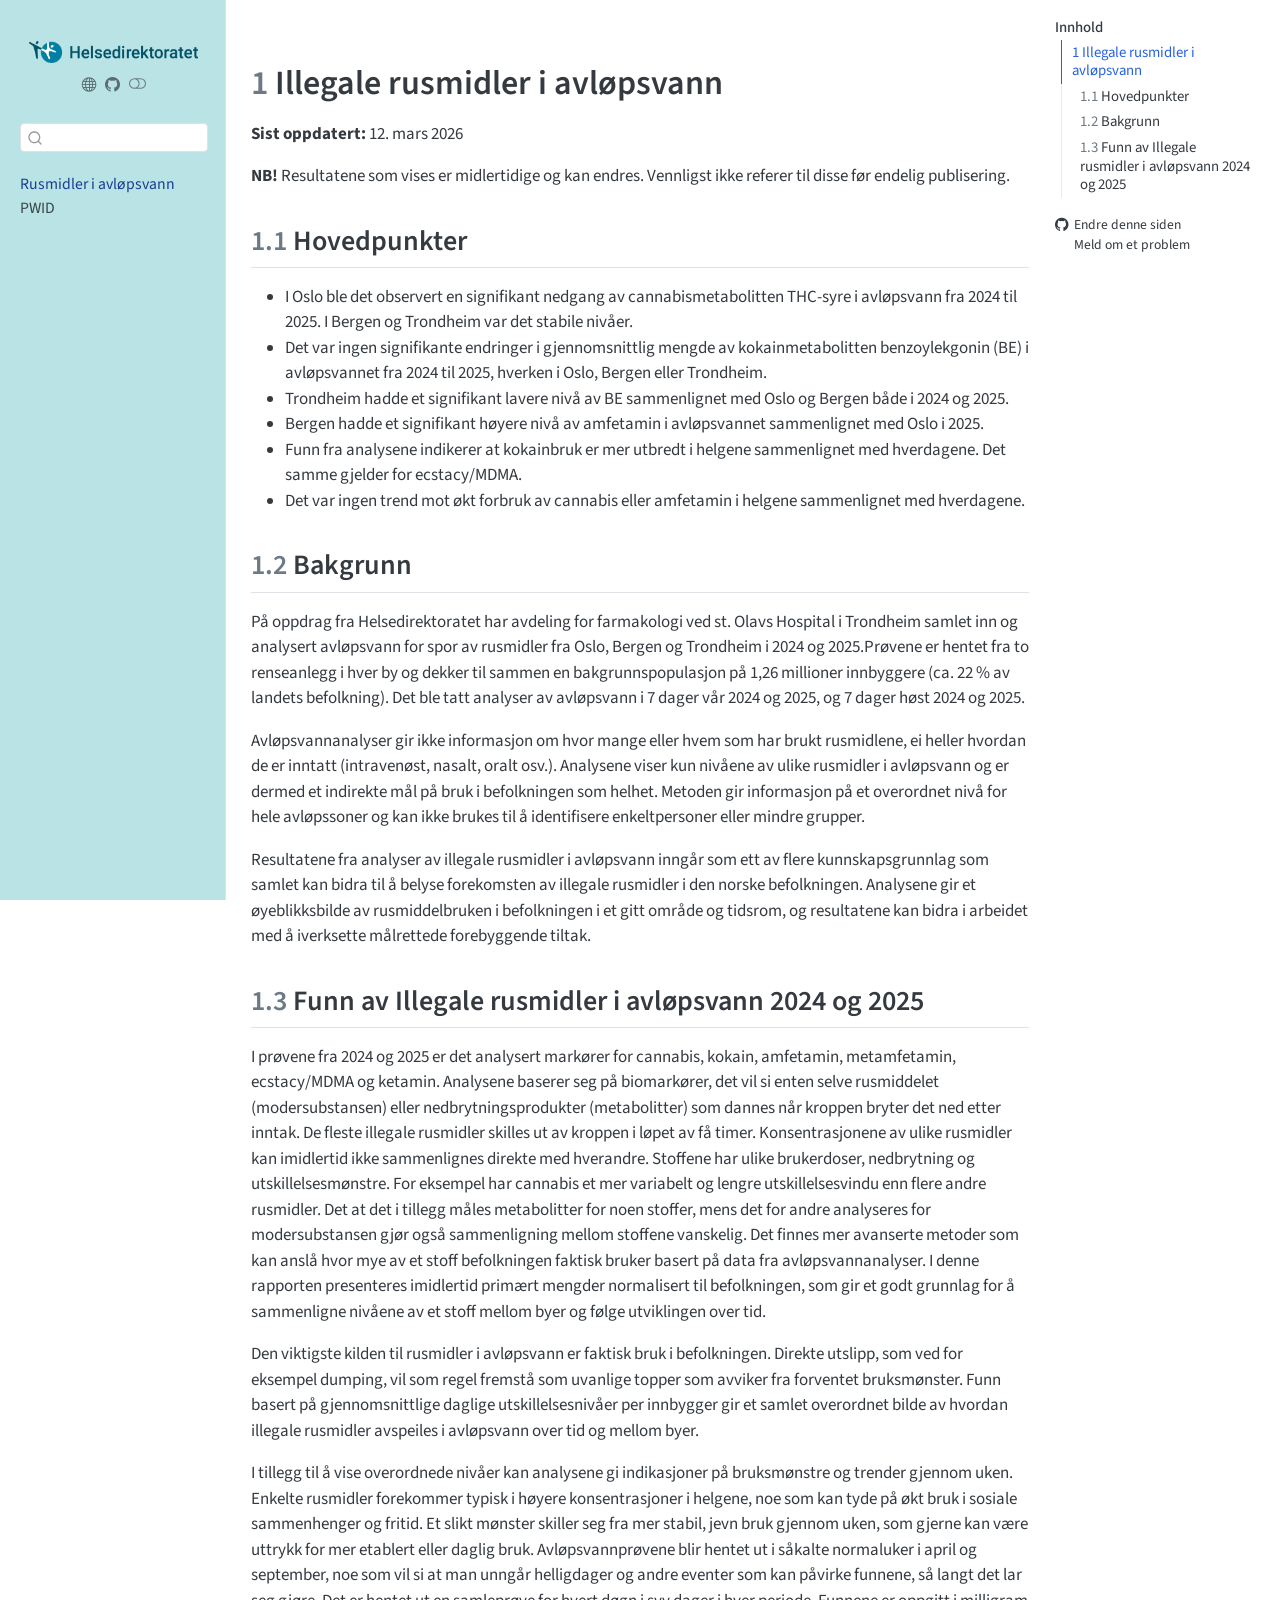
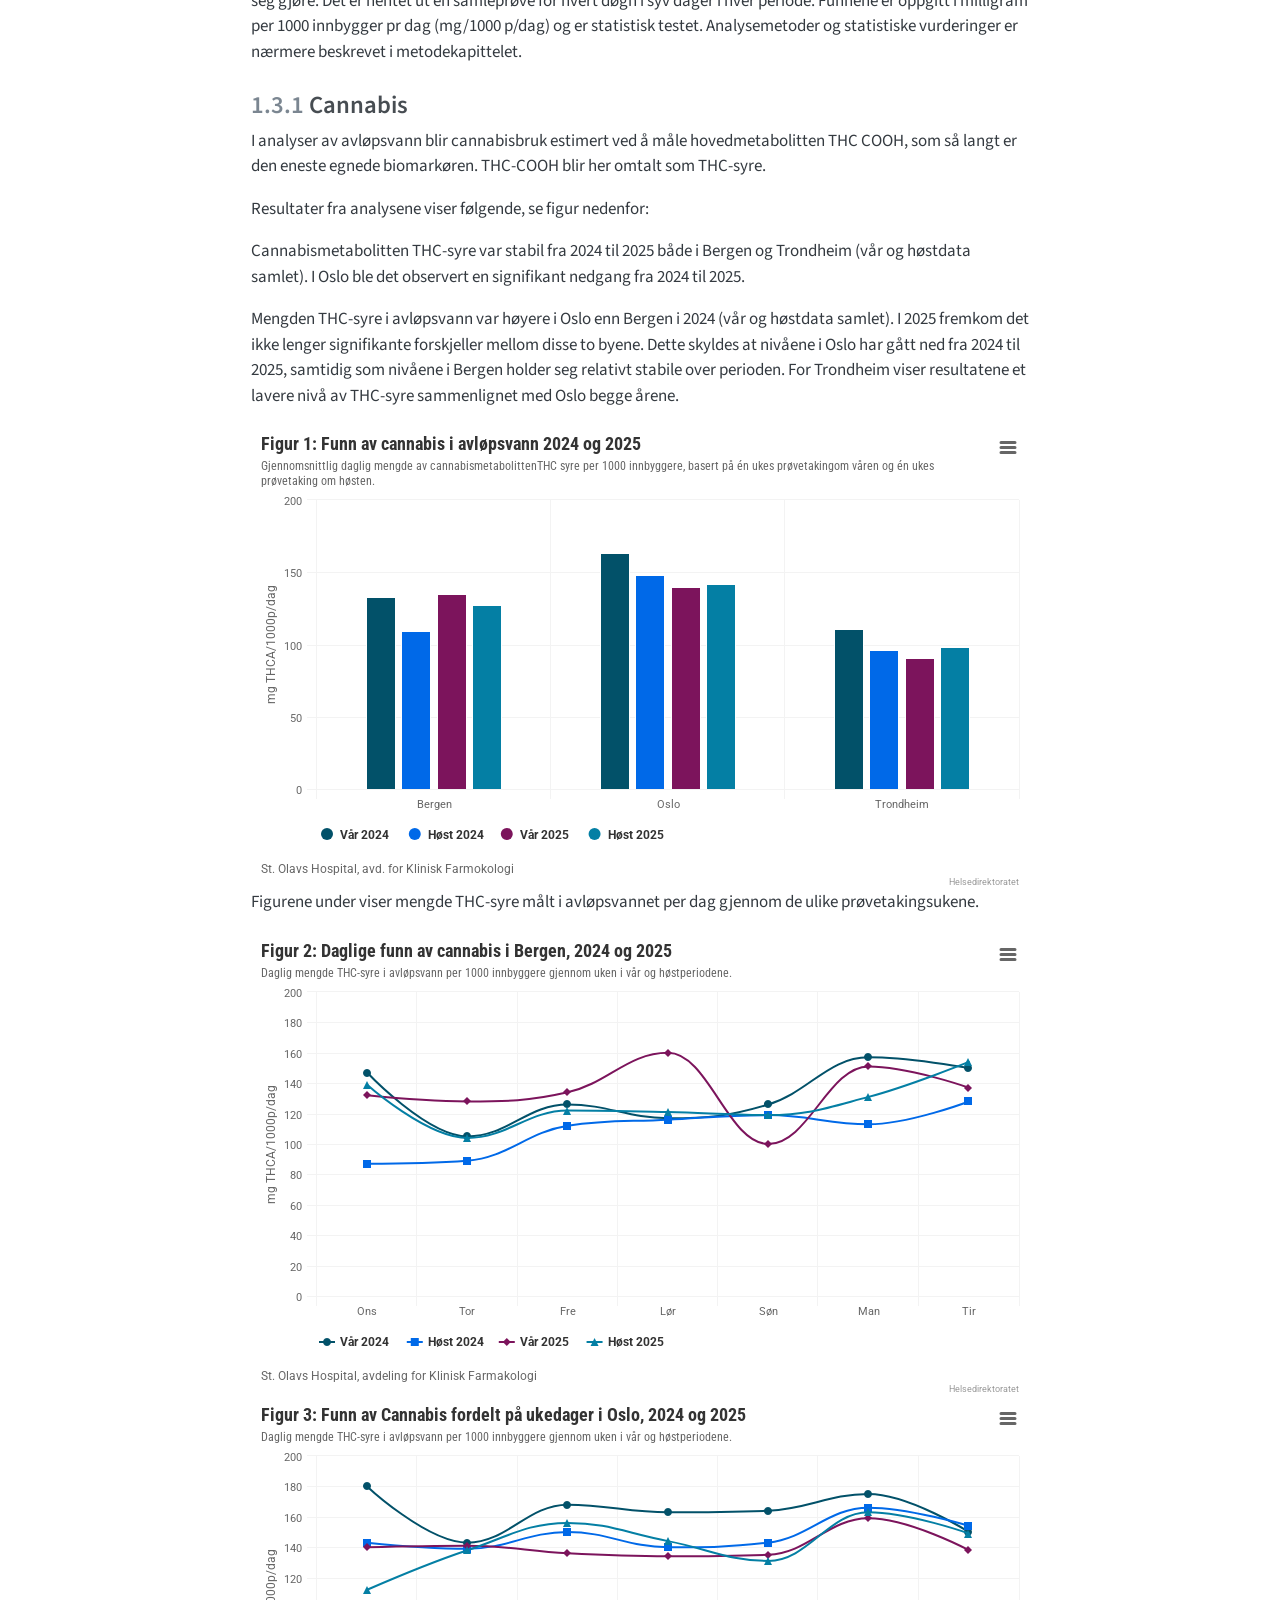
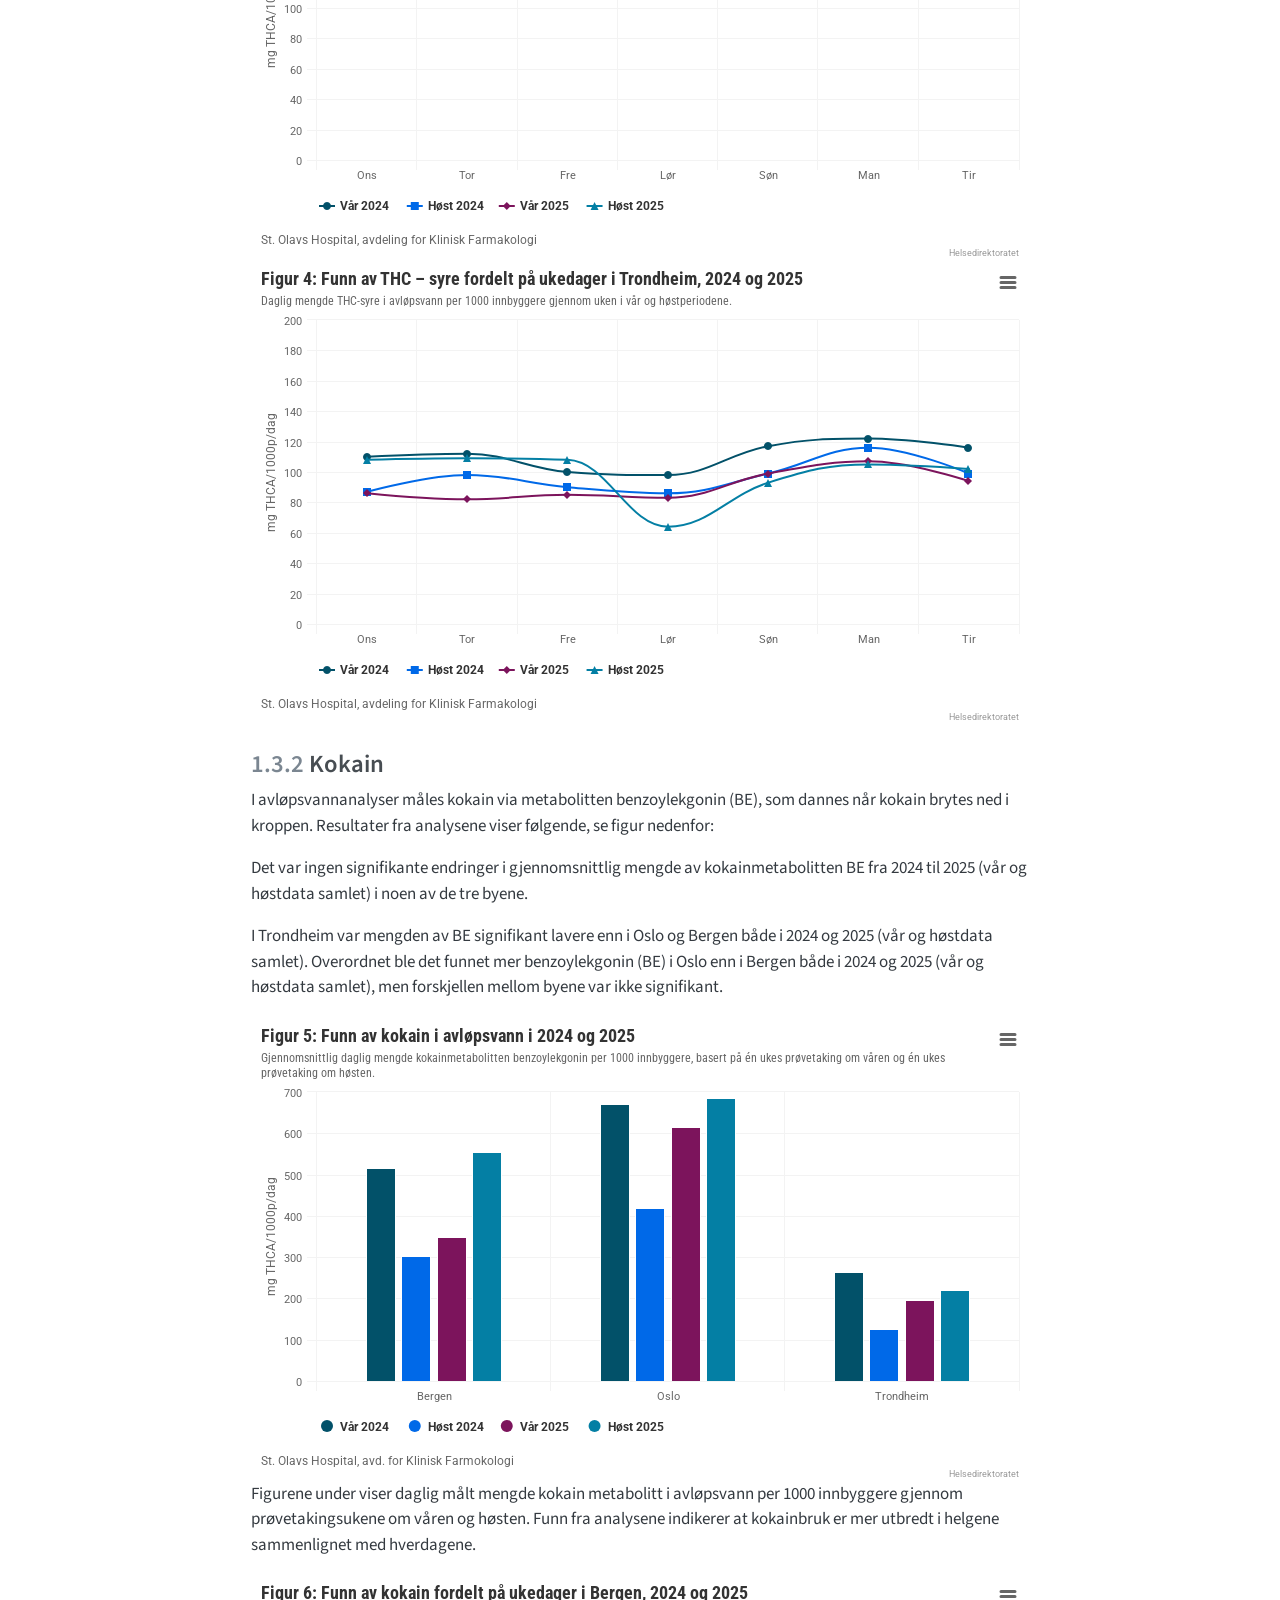
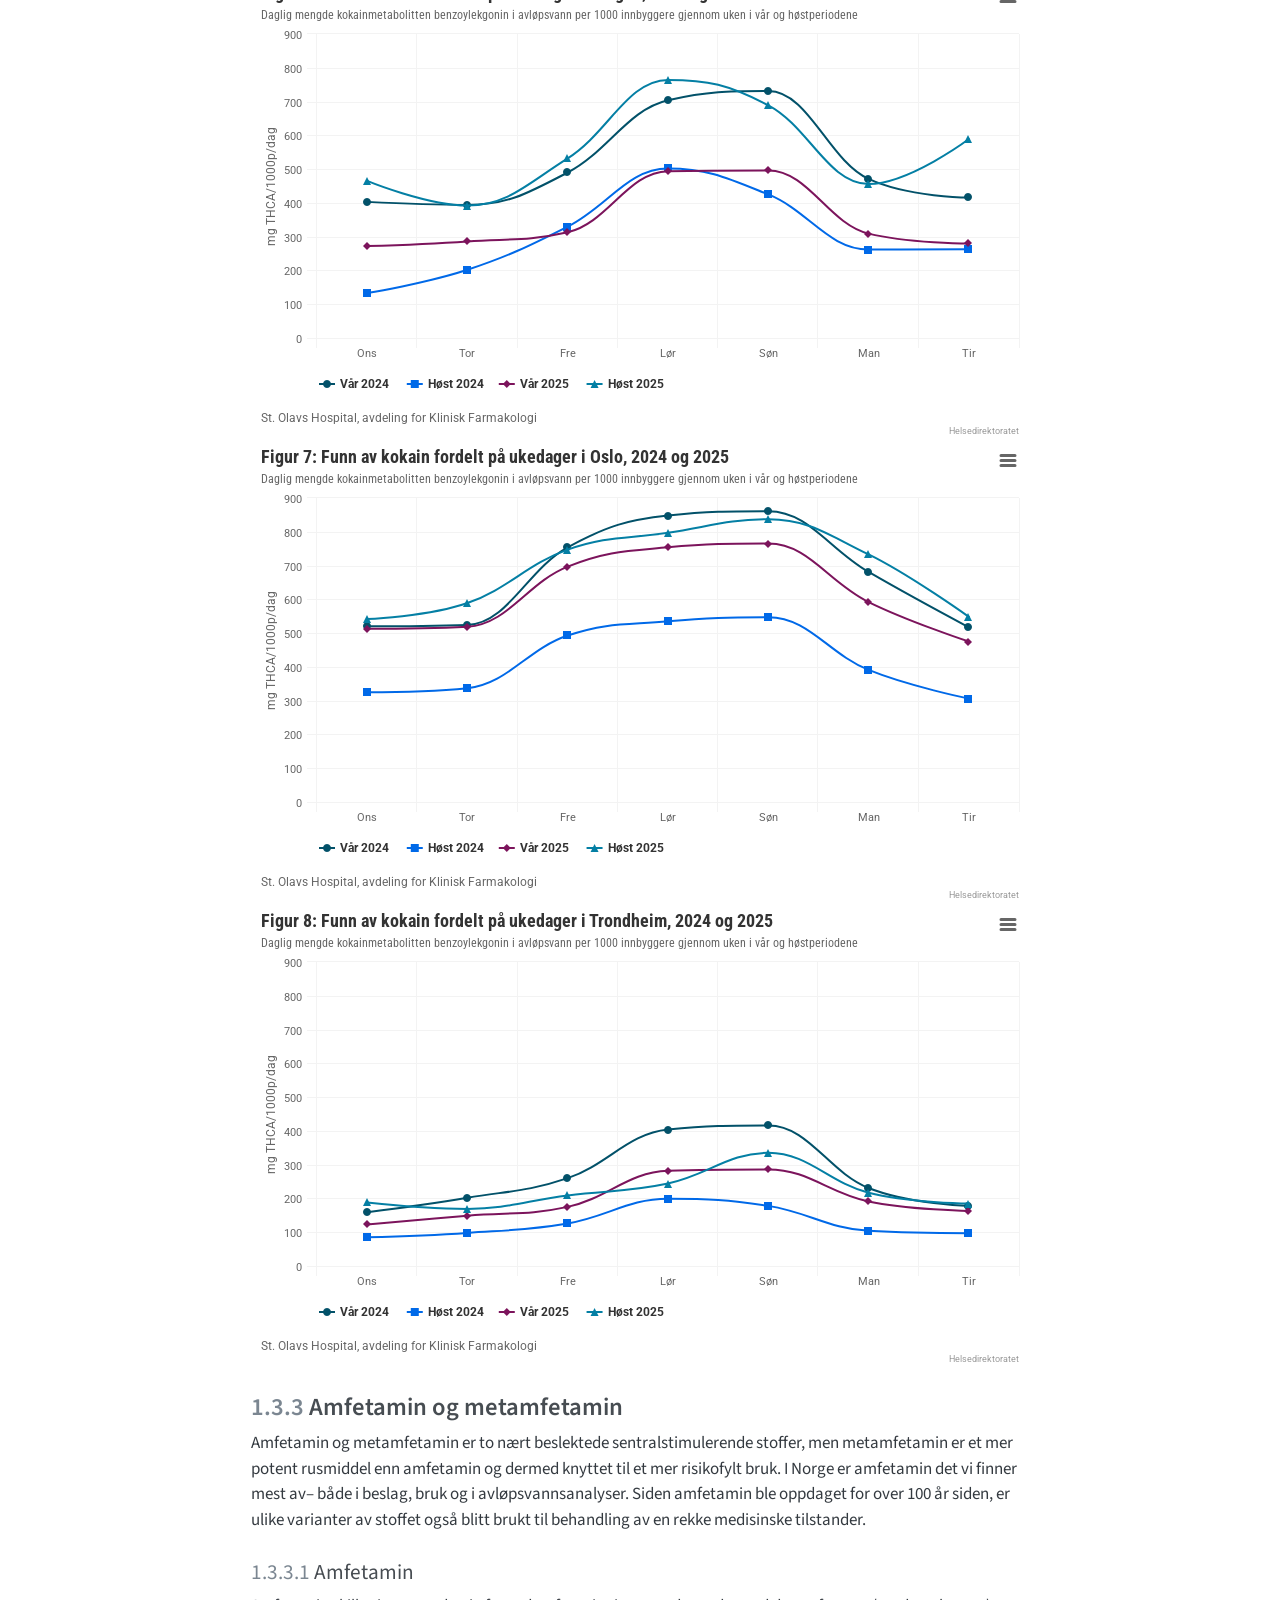
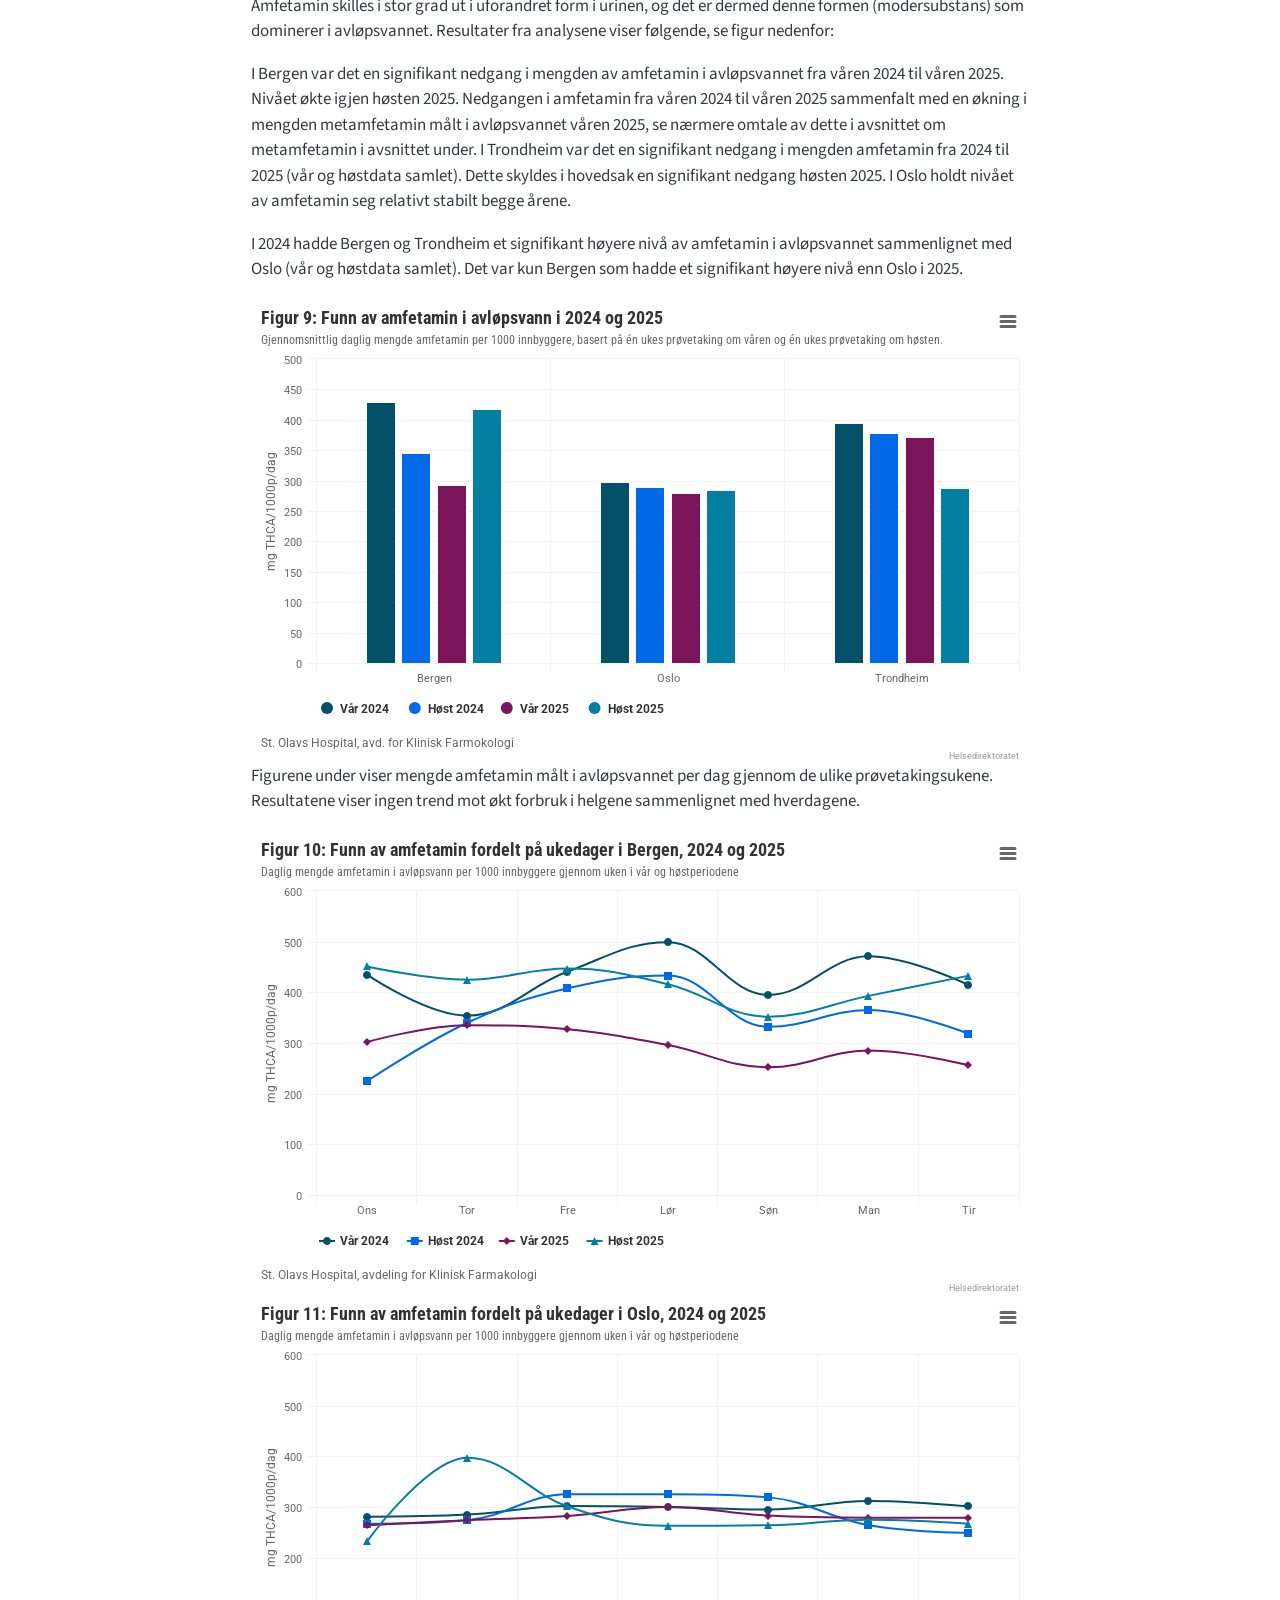
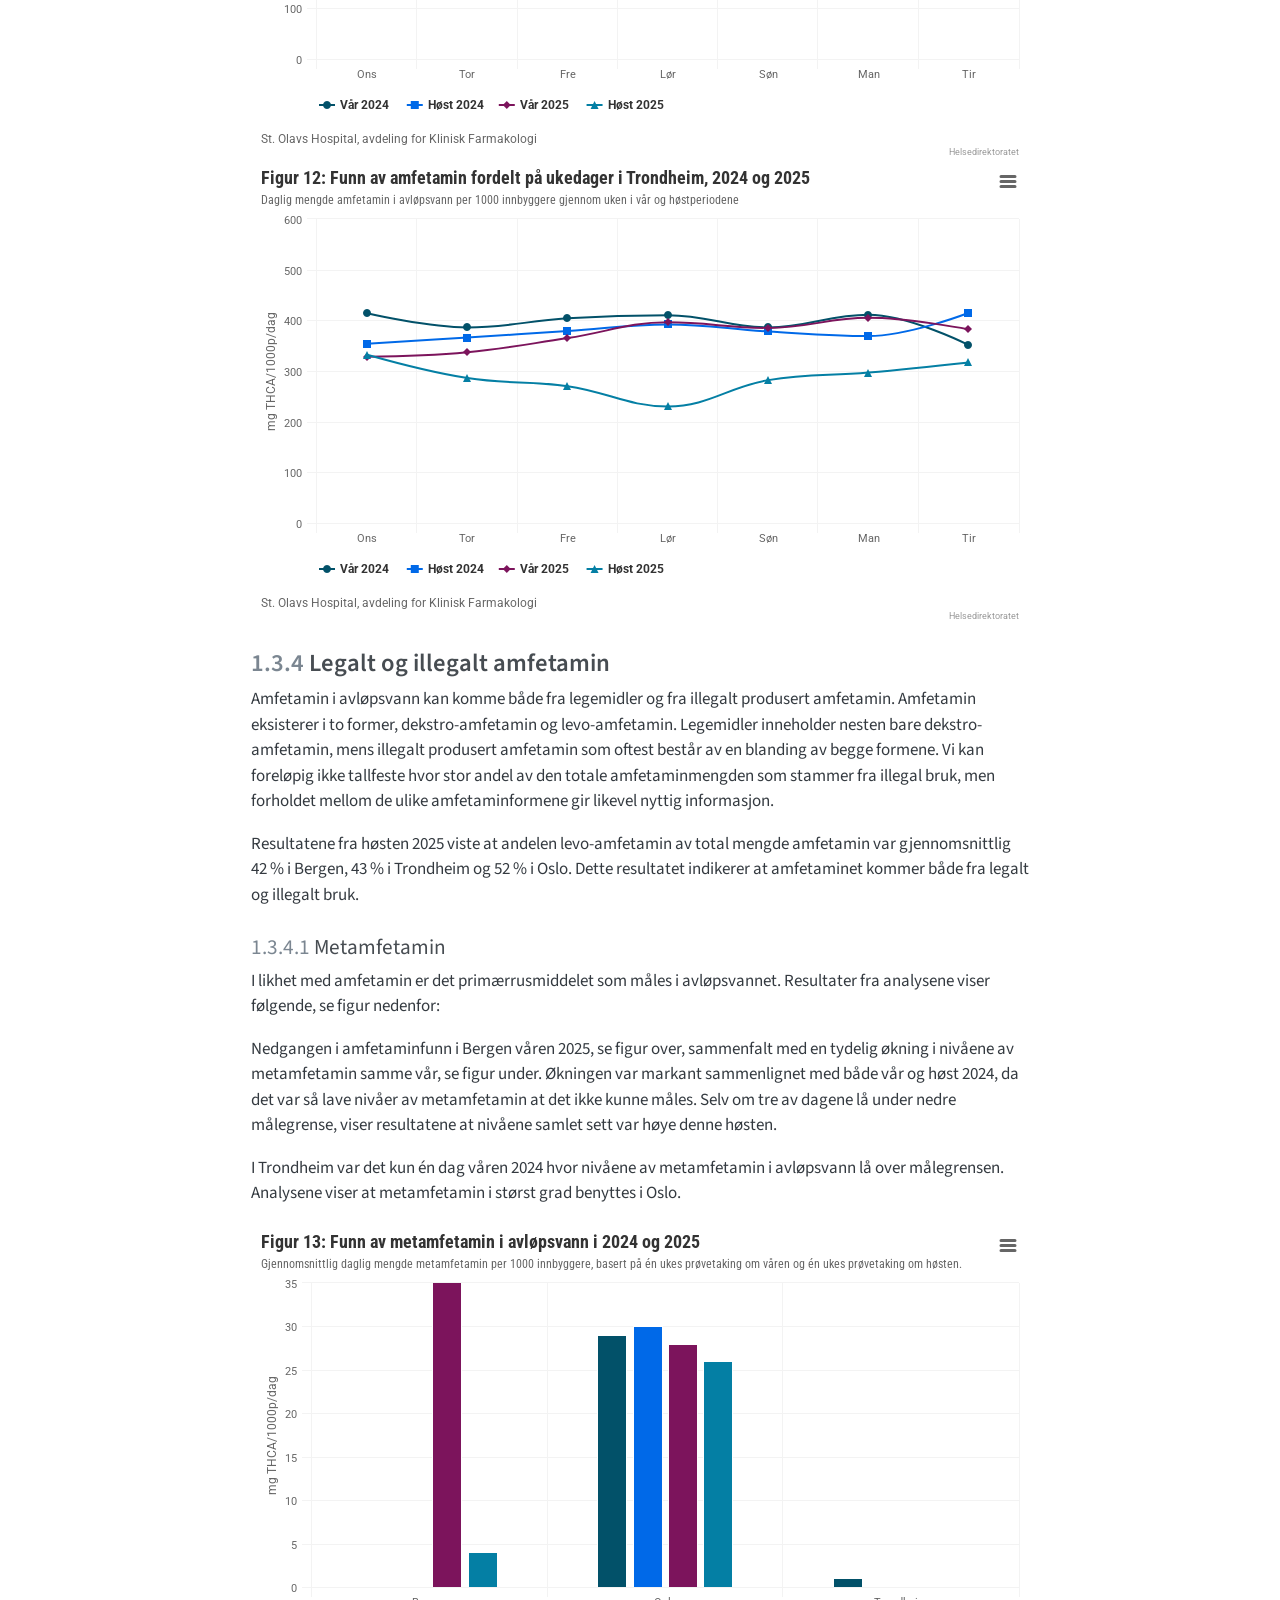
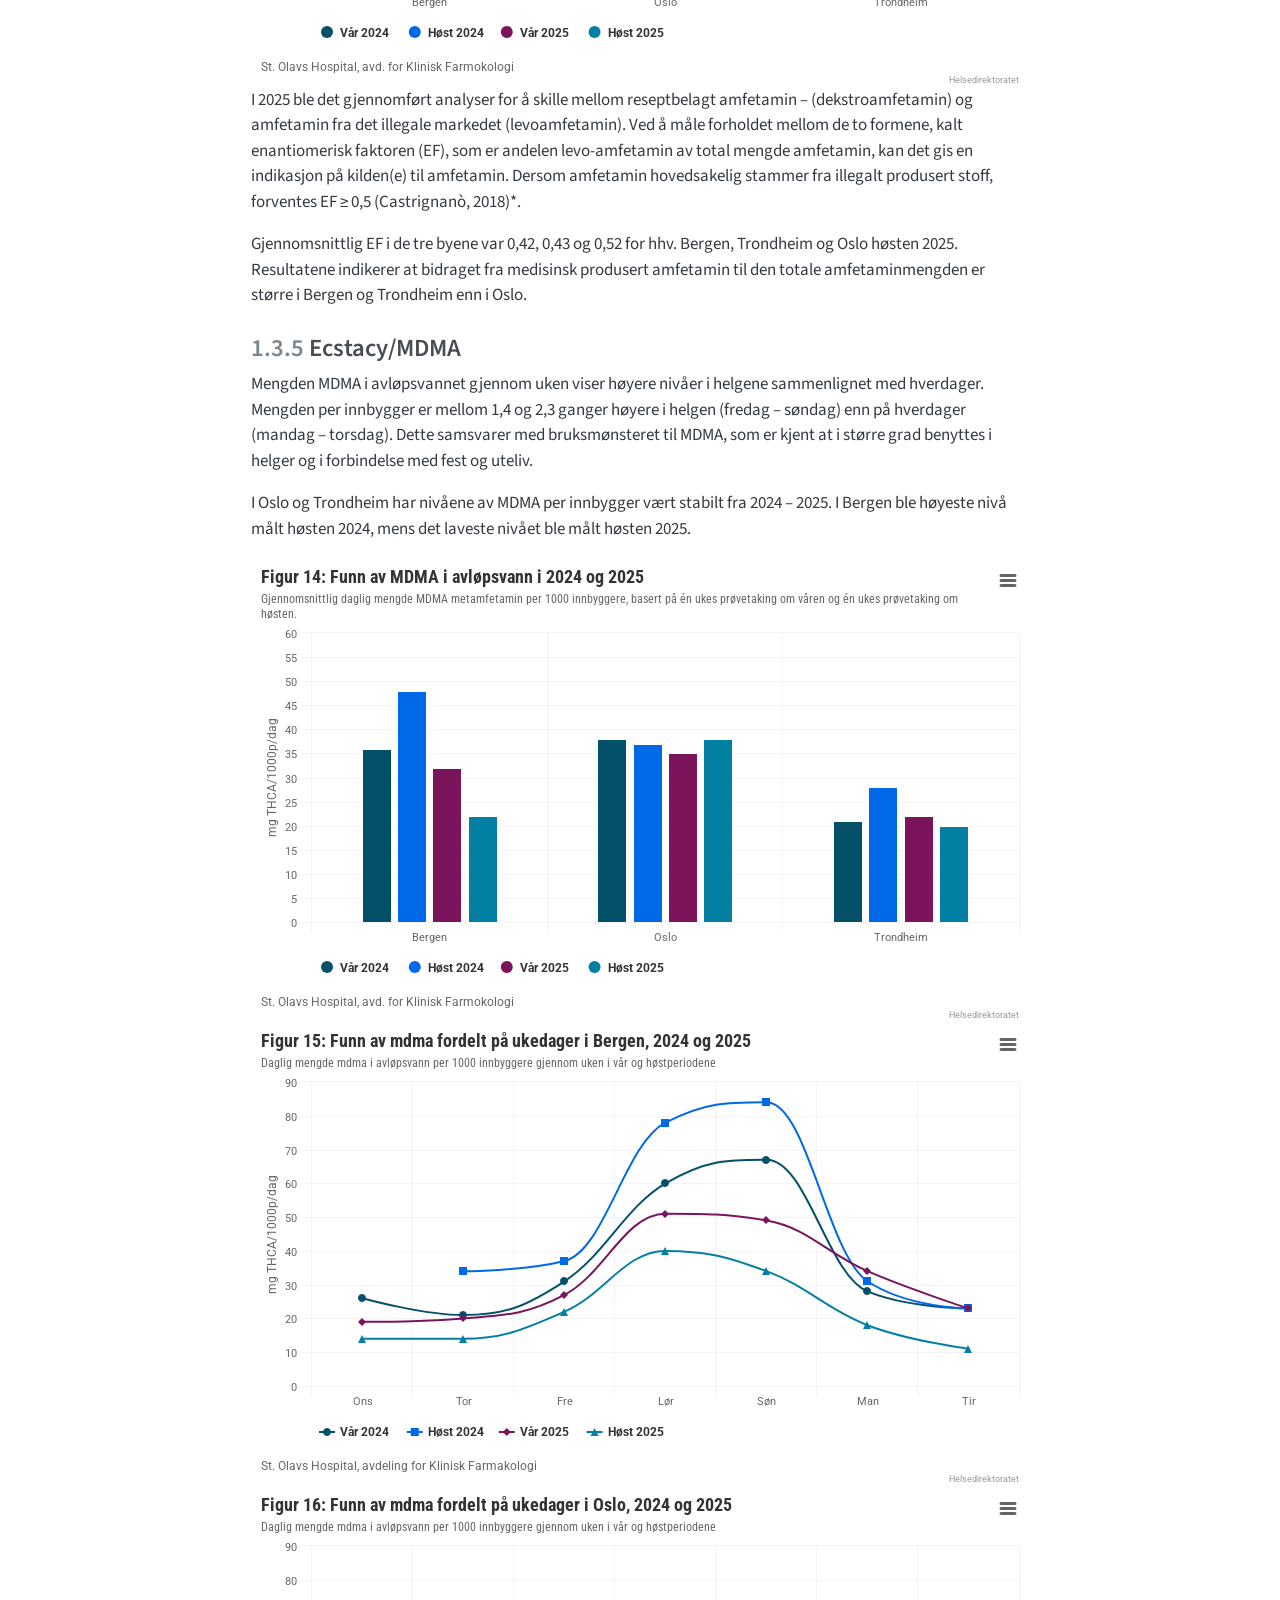
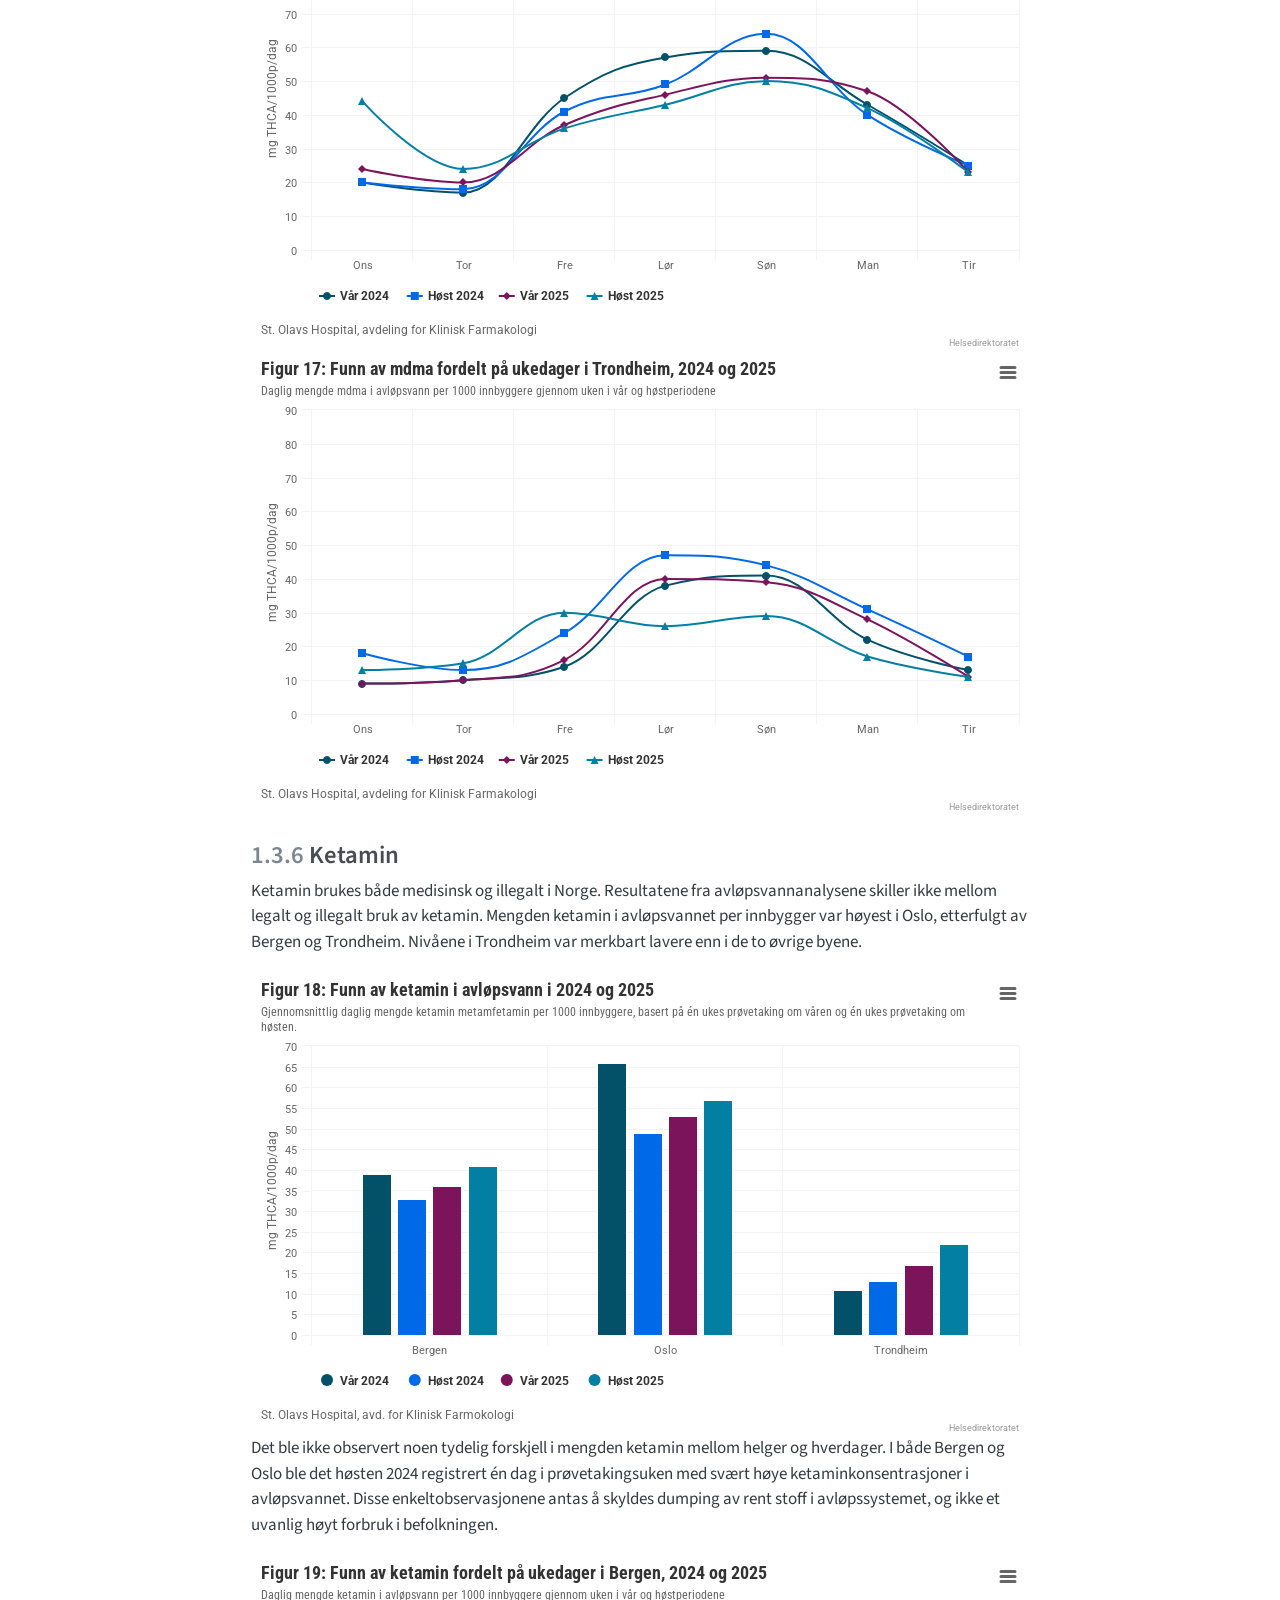
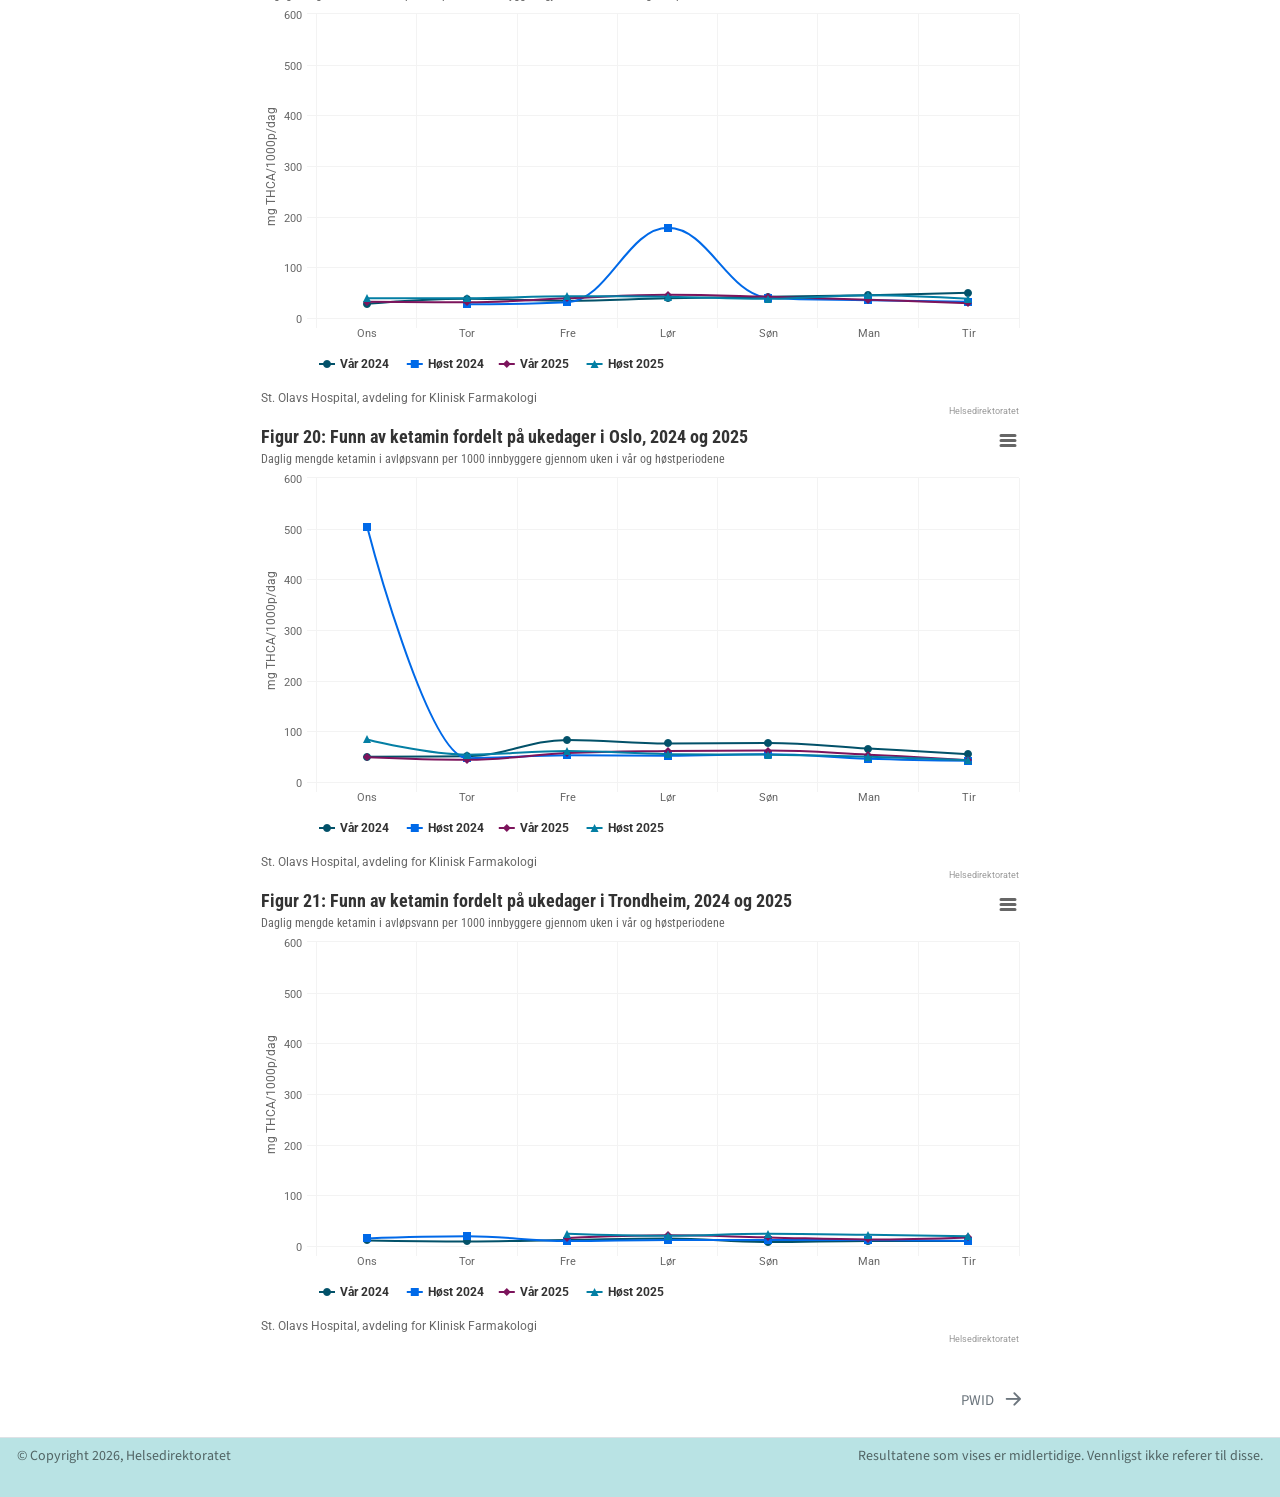
==== commit 45cadcd7: "Add figure number" ====
--- a/docs/xxxx/index.html
+++ b/docs/xxxx/index.html
@@ -449,27 +449,27 @@
 <p>Mengden THC-syre i avløpsvann var høyere i Oslo enn Bergen i 2024 (vår og høstdata samlet). I 2025 fremkom det ikke lenger signifikante forskjeller mellom disse to byene. Dette skyldes at nivåene i Oslo har gått ned fra 2024 til 2025, samtidig som nivåene i Bergen holder seg relativt stabile over perioden. For Trondheim viser resultatene et lavere nivå av THC-syre sammenlignet med Oslo begge årene.</p>
 <div class="cell">
 <div class="cell-output-display">
-<div class="highchart html-widget html-fill-item" id="htmlwidget-04bd81962edc43d6d84b" style="width:100%;height:464px;"></div>
-<script type="application/json" data-for="htmlwidget-04bd81962edc43d6d84b">{"x":{"hc_opts":{"chart":{"reflow":true,"inverted":false},"title":{"text":"Figur 1: Funn av cannabis i avløpsvann 2024 og 2025"},"yAxis":{"title":{"text":"mg THCA/1000p/dag"},"labels":{"format":"{value}"},"tickInterval":50,"min":0,"max":200},"credits":{"enabled":true,"text":"Helsedirektoratet","href":"https://www.helsedirektoratet.no/"},"exporting":{"enabled":true,"filename":"highdir-figure","accessibility":{"enabled":true}},"boost":{"enabled":false},"plotOptions":{"series":{"label":{"enabled":false},"turboThreshold":0},"treemap":{"layoutAlgorithm":"squarified"}},"xAxis":{"title":{"text":null},"categories":["Bergen","Oslo","Trondheim"],"tickInterval":1,"labels":{"step":1}},"subtitle":{"text":"Gjennomsnittlig daglig mengde av cannabismetabolittenTHC syre per 1000 innbyggere, basert på én ukes prøvetakingom våren og én ukes prøvetaking om høsten."},"caption":{"text":"St. Olavs Hospital, avd. for Klinisk Farmokologi"},"tooltip":{"useHTML":true,"shared":true,"headerFormat":"<span style=\"font-size:14px;font-weight:bold;\">{point.key}<\/span><br/>","pointFormat":"<span style=\"color:{series.color}\">●<\/span> <span style=\"color:black\">{series.name}<\/span>: <b>{point.y}<\/b><br/>"},"legend":{"align":"left","verticalAlign":"bottom","layout":"horizontal","x":50,"y":0},"series":[{"group":"group","data":[{"ukedag":"uke","by":"Bergen","tid":"Vår 2024","kort":"V24","val":133,"x_index":0,"x":0,"y":133},{"ukedag":"uke","by":"Oslo","tid":"Vår 2024","kort":"V24","val":163,"x_index":1,"x":1,"y":163},{"ukedag":"uke","by":"Trondheim","tid":"Vår 2024","kort":"V24","val":111,"x_index":2,"x":2,"y":111}],"type":"column","name":"Vår 2024","color":"#025169","states":{"hover":{"brightness":0.2}},"point":{"events":{"mouseOver":"function(){\n         var c=this.series.chart, i=this.x;\n         c.xAxis[0].removePlotBand('hb');\n         c.xAxis[0].addPlotBand({id:'hb',from:i-0.4,to:i+0.4,\n           color:'rgba(204, 211, 255, 0.25)',zIndex:0});\n       }","mouseOut":"function(){ this.series.chart.xAxis[0].removePlotBand('hb'); }"}}},{"group":"group","data":[{"ukedag":"uke","by":"Bergen","tid":"Høst 2024","kort":"H24","val":109,"x_index":0,"x":0,"y":109},{"ukedag":"uke","by":"Oslo","tid":"Høst 2024","kort":"H24","val":148,"x_index":1,"x":1,"y":148},{"ukedag":"uke","by":"Trondheim","tid":"Høst 2024","kort":"H24","val":96,"x_index":2,"x":2,"y":96}],"type":"column","name":"Høst 2024","color":"#0069E8","states":{"hover":{"brightness":0.2}},"point":{"events":{"mouseOver":"function(){\n         var c=this.series.chart, i=this.x;\n         c.xAxis[0].removePlotBand('hb');\n         c.xAxis[0].addPlotBand({id:'hb',from:i-0.4,to:i+0.4,\n           color:'rgba(204, 211, 255, 0.25)',zIndex:0});\n       }","mouseOut":"function(){ this.series.chart.xAxis[0].removePlotBand('hb'); }"}}},{"group":"group","data":[{"ukedag":"uke","by":"Bergen","tid":"Vår 2025","kort":"V25","val":135,"x_index":0,"x":0,"y":135},{"ukedag":"uke","by":"Oslo","tid":"Vår 2025","kort":"V25","val":140,"x_index":1,"x":1,"y":140},{"ukedag":"uke","by":"Trondheim","tid":"Vår 2025","kort":"V25","val":91,"x_index":2,"x":2,"y":91}],"type":"column","name":"Vår 2025","color":"#7C145C","states":{"hover":{"brightness":0.2}},"point":{"events":{"mouseOver":"function(){\n         var c=this.series.chart, i=this.x;\n         c.xAxis[0].removePlotBand('hb');\n         c.xAxis[0].addPlotBand({id:'hb',from:i-0.4,to:i+0.4,\n           color:'rgba(204, 211, 255, 0.25)',zIndex:0});\n       }","mouseOut":"function(){ this.series.chart.xAxis[0].removePlotBand('hb'); }"}}},{"group":"group","data":[{"ukedag":"uke","by":"Bergen","tid":"Høst 2025","kort":"H25","val":127,"x_index":0,"x":0,"y":127},{"ukedag":"uke","by":"Oslo","tid":"Høst 2025","kort":"H25","val":142,"x_index":1,"x":1,"y":142},{"ukedag":"uke","by":"Trondheim","tid":"Høst 2025","kort":"H25","val":98,"x_index":2,"x":2,"y":98}],"type":"column","name":"Høst 2025","color":"#047FA4","states":{"hover":{"brightness":0.2}},"point":{"events":{"mouseOver":"function(){\n         var c=this.series.chart, i=this.x;\n         c.xAxis[0].removePlotBand('hb');\n         c.xAxis[0].addPlotBand({id:'hb',from:i-0.4,to:i+0.4,\n           color:'rgba(204, 211, 255, 0.25)',zIndex:0});\n       }","mouseOut":"function(){ this.series.chart.xAxis[0].removePlotBand('hb'); }"}}}]},"theme":{"colors":["#d35400","#2980b9","#2ecc71","#f1c40f","#2c3e50","#7f8c8d"],"chart":{"style":{"fontFamily":"Roboto","color":"#666666"}},"title":{"align":"left","style":{"fontFamily":"Roboto Condensed","fontWeight":"bold"}},"subtitle":{"align":"left","style":{"fontFamily":"Roboto Condensed"}},"legend":{"align":"right","verticalAlign":"bottom"},"xAxis":{"gridLineWidth":1,"gridLineColor":"#F3F3F3","lineColor":"#F3F3F3","minorGridLineColor":"#F3F3F3","tickColor":"#F3F3F3","tickWidth":1},"yAxis":{"gridLineColor":"#F3F3F3","lineColor":"#F3F3F3","minorGridLineColor":"#F3F3F3","tickColor":"#F3F3F3","tickWidth":1},"plotOptions":{"line":{"marker":{"enabled":false}},"spline":{"marker":{"enabled":false}},"area":{"marker":{"enabled":false}},"areaspline":{"marker":{"enabled":false}},"arearange":{"marker":{"enabled":false}},"bubble":{"maxSize":"10%"}}},"conf_opts":{"global":{"Date":null,"VMLRadialGradientURL":"http =//code.highcharts.com/list(version)/gfx/vml-radial-gradient.png","canvasToolsURL":"http =//code.highcharts.com/list(version)/modules/canvas-tools.js","getTimezoneOffset":null,"timezoneOffset":0,"useUTC":true},"lang":{"contextButtonTitle":"Chart context menu","decimalPoint":".","downloadCSV":"Download CSV","downloadJPEG":"Download JPEG image","downloadPDF":"Download PDF document","downloadPNG":"Download PNG image","downloadSVG":"Download SVG vector image","downloadXLS":"Download XLS","drillUpText":"◁ Back to {series.name}","exitFullscreen":"Exit from full screen","exportData":{"annotationHeader":"Annotations","categoryDatetimeHeader":"DateTime","categoryHeader":"Category"},"hideData":"Hide data table","invalidDate":null,"loading":"Loading...","months":["January","February","March","April","May","June","July","August","September","October","November","December"],"noData":"No data to display","numericSymbolMagnitude":1000,"numericSymbols":["k","M","G","T","P","E"],"printChart":"Print chart","resetZoom":"Reset zoom","resetZoomTitle":"Reset zoom level 1:1","shortMonths":["Jan","Feb","Mar","Apr","May","Jun","Jul","Aug","Sep","Oct","Nov","Dec"],"shortWeekdays":["Sat","Sun","Mon","Tue","Wed","Thu","Fri"],"thousandsSep":" ","viewData":"View data table","viewFullscreen":"View in full screen","weekdays":["Sunday","Monday","Tuesday","Wednesday","Thursday","Friday","Saturday"]}},"type":"chart","fonts":["Roboto","Roboto+Condensed"],"debug":false},"evals":["hc_opts.series.0.point.events.mouseOver","hc_opts.series.0.point.events.mouseOut","hc_opts.series.1.point.events.mouseOver","hc_opts.series.1.point.events.mouseOut","hc_opts.series.2.point.events.mouseOver","hc_opts.series.2.point.events.mouseOut","hc_opts.series.3.point.events.mouseOver","hc_opts.series.3.point.events.mouseOut"],"jsHooks":[]}</script>
+<div class="highchart html-widget html-fill-item" id="htmlwidget-045b9b2d2ba0465359e6" style="width:100%;height:464px;"></div>
+<script type="application/json" data-for="htmlwidget-045b9b2d2ba0465359e6">{"x":{"hc_opts":{"chart":{"reflow":true,"inverted":false},"title":{"text":"Figur 1: Funn av cannabis i avløpsvann 2024 og 2025"},"yAxis":{"title":{"text":"mg THCA/1000p/dag"},"labels":{"format":"{value}"},"tickInterval":50,"min":0,"max":200},"credits":{"enabled":true,"text":"Helsedirektoratet","href":"https://www.helsedirektoratet.no/"},"exporting":{"enabled":true,"filename":"highdir-figure","accessibility":{"enabled":true}},"boost":{"enabled":false},"plotOptions":{"series":{"label":{"enabled":false},"turboThreshold":0},"treemap":{"layoutAlgorithm":"squarified"}},"xAxis":{"title":{"text":null},"categories":["Bergen","Oslo","Trondheim"],"tickInterval":1,"labels":{"step":1}},"subtitle":{"text":"Gjennomsnittlig daglig mengde av cannabismetabolittenTHC syre per 1000 innbyggere, basert på én ukes prøvetakingom våren og én ukes prøvetaking om høsten."},"caption":{"text":"St. Olavs Hospital, avd. for Klinisk Farmokologi"},"tooltip":{"useHTML":true,"shared":true,"headerFormat":"<span style=\"font-size:14px;font-weight:bold;\">{point.key}<\/span><br/>","pointFormat":"<span style=\"color:{series.color}\">●<\/span> <span style=\"color:black\">{series.name}<\/span>: <b>{point.y}<\/b><br/>"},"legend":{"align":"left","verticalAlign":"bottom","layout":"horizontal","x":50,"y":0},"series":[{"group":"group","data":[{"ukedag":"uke","by":"Bergen","tid":"Vår 2024","kort":"V24","val":133,"x_index":0,"x":0,"y":133},{"ukedag":"uke","by":"Oslo","tid":"Vår 2024","kort":"V24","val":163,"x_index":1,"x":1,"y":163},{"ukedag":"uke","by":"Trondheim","tid":"Vår 2024","kort":"V24","val":111,"x_index":2,"x":2,"y":111}],"type":"column","name":"Vår 2024","color":"#025169","states":{"hover":{"brightness":0.2}},"point":{"events":{"mouseOver":"function(){\n         var c=this.series.chart, i=this.x;\n         c.xAxis[0].removePlotBand('hb');\n         c.xAxis[0].addPlotBand({id:'hb',from:i-0.4,to:i+0.4,\n           color:'rgba(204, 211, 255, 0.25)',zIndex:0});\n       }","mouseOut":"function(){ this.series.chart.xAxis[0].removePlotBand('hb'); }"}}},{"group":"group","data":[{"ukedag":"uke","by":"Bergen","tid":"Høst 2024","kort":"H24","val":109,"x_index":0,"x":0,"y":109},{"ukedag":"uke","by":"Oslo","tid":"Høst 2024","kort":"H24","val":148,"x_index":1,"x":1,"y":148},{"ukedag":"uke","by":"Trondheim","tid":"Høst 2024","kort":"H24","val":96,"x_index":2,"x":2,"y":96}],"type":"column","name":"Høst 2024","color":"#0069E8","states":{"hover":{"brightness":0.2}},"point":{"events":{"mouseOver":"function(){\n         var c=this.series.chart, i=this.x;\n         c.xAxis[0].removePlotBand('hb');\n         c.xAxis[0].addPlotBand({id:'hb',from:i-0.4,to:i+0.4,\n           color:'rgba(204, 211, 255, 0.25)',zIndex:0});\n       }","mouseOut":"function(){ this.series.chart.xAxis[0].removePlotBand('hb'); }"}}},{"group":"group","data":[{"ukedag":"uke","by":"Bergen","tid":"Vår 2025","kort":"V25","val":135,"x_index":0,"x":0,"y":135},{"ukedag":"uke","by":"Oslo","tid":"Vår 2025","kort":"V25","val":140,"x_index":1,"x":1,"y":140},{"ukedag":"uke","by":"Trondheim","tid":"Vår 2025","kort":"V25","val":91,"x_index":2,"x":2,"y":91}],"type":"column","name":"Vår 2025","color":"#7C145C","states":{"hover":{"brightness":0.2}},"point":{"events":{"mouseOver":"function(){\n         var c=this.series.chart, i=this.x;\n         c.xAxis[0].removePlotBand('hb');\n         c.xAxis[0].addPlotBand({id:'hb',from:i-0.4,to:i+0.4,\n           color:'rgba(204, 211, 255, 0.25)',zIndex:0});\n       }","mouseOut":"function(){ this.series.chart.xAxis[0].removePlotBand('hb'); }"}}},{"group":"group","data":[{"ukedag":"uke","by":"Bergen","tid":"Høst 2025","kort":"H25","val":127,"x_index":0,"x":0,"y":127},{"ukedag":"uke","by":"Oslo","tid":"Høst 2025","kort":"H25","val":142,"x_index":1,"x":1,"y":142},{"ukedag":"uke","by":"Trondheim","tid":"Høst 2025","kort":"H25","val":98,"x_index":2,"x":2,"y":98}],"type":"column","name":"Høst 2025","color":"#047FA4","states":{"hover":{"brightness":0.2}},"point":{"events":{"mouseOver":"function(){\n         var c=this.series.chart, i=this.x;\n         c.xAxis[0].removePlotBand('hb');\n         c.xAxis[0].addPlotBand({id:'hb',from:i-0.4,to:i+0.4,\n           color:'rgba(204, 211, 255, 0.25)',zIndex:0});\n       }","mouseOut":"function(){ this.series.chart.xAxis[0].removePlotBand('hb'); }"}}}]},"theme":{"colors":["#d35400","#2980b9","#2ecc71","#f1c40f","#2c3e50","#7f8c8d"],"chart":{"style":{"fontFamily":"Roboto","color":"#666666"}},"title":{"align":"left","style":{"fontFamily":"Roboto Condensed","fontWeight":"bold"}},"subtitle":{"align":"left","style":{"fontFamily":"Roboto Condensed"}},"legend":{"align":"right","verticalAlign":"bottom"},"xAxis":{"gridLineWidth":1,"gridLineColor":"#F3F3F3","lineColor":"#F3F3F3","minorGridLineColor":"#F3F3F3","tickColor":"#F3F3F3","tickWidth":1},"yAxis":{"gridLineColor":"#F3F3F3","lineColor":"#F3F3F3","minorGridLineColor":"#F3F3F3","tickColor":"#F3F3F3","tickWidth":1},"plotOptions":{"line":{"marker":{"enabled":false}},"spline":{"marker":{"enabled":false}},"area":{"marker":{"enabled":false}},"areaspline":{"marker":{"enabled":false}},"arearange":{"marker":{"enabled":false}},"bubble":{"maxSize":"10%"}}},"conf_opts":{"global":{"Date":null,"VMLRadialGradientURL":"http =//code.highcharts.com/list(version)/gfx/vml-radial-gradient.png","canvasToolsURL":"http =//code.highcharts.com/list(version)/modules/canvas-tools.js","getTimezoneOffset":null,"timezoneOffset":0,"useUTC":true},"lang":{"contextButtonTitle":"Chart context menu","decimalPoint":".","downloadCSV":"Download CSV","downloadJPEG":"Download JPEG image","downloadPDF":"Download PDF document","downloadPNG":"Download PNG image","downloadSVG":"Download SVG vector image","downloadXLS":"Download XLS","drillUpText":"◁ Back to {series.name}","exitFullscreen":"Exit from full screen","exportData":{"annotationHeader":"Annotations","categoryDatetimeHeader":"DateTime","categoryHeader":"Category"},"hideData":"Hide data table","invalidDate":null,"loading":"Loading...","months":["January","February","March","April","May","June","July","August","September","October","November","December"],"noData":"No data to display","numericSymbolMagnitude":1000,"numericSymbols":["k","M","G","T","P","E"],"printChart":"Print chart","resetZoom":"Reset zoom","resetZoomTitle":"Reset zoom level 1:1","shortMonths":["Jan","Feb","Mar","Apr","May","Jun","Jul","Aug","Sep","Oct","Nov","Dec"],"shortWeekdays":["Sat","Sun","Mon","Tue","Wed","Thu","Fri"],"thousandsSep":" ","viewData":"View data table","viewFullscreen":"View in full screen","weekdays":["Sunday","Monday","Tuesday","Wednesday","Thursday","Friday","Saturday"]}},"type":"chart","fonts":["Roboto","Roboto+Condensed"],"debug":false},"evals":["hc_opts.series.0.point.events.mouseOver","hc_opts.series.0.point.events.mouseOut","hc_opts.series.1.point.events.mouseOver","hc_opts.series.1.point.events.mouseOut","hc_opts.series.2.point.events.mouseOver","hc_opts.series.2.point.events.mouseOut","hc_opts.series.3.point.events.mouseOver","hc_opts.series.3.point.events.mouseOut"],"jsHooks":[]}</script>
 </div>
 </div>
 <p>Figurene under viser mengde THC-syre målt i avløpsvannet per dag gjennom de ulike prøvetakingsukene.</p>
 <div class="cell">
 <div class="cell-output-display">
-<div class="highchart html-widget html-fill-item" id="htmlwidget-9709dc07841664086d25" style="width:100%;height:464px;"></div>
-<script type="application/json" data-for="htmlwidget-9709dc07841664086d25">{"x":{"hc_opts":{"chart":{"reflow":true,"inverted":false},"title":{"text":"Figur 2: Daglige funn av cannabis i Bergen, 2024 og 2025"},"yAxis":{"title":{"text":"mg THCA/1000p/dag"},"labels":{"format":"{value}"},"tickInterval":20,"min":0,"max":200},"credits":{"enabled":true,"text":"Helsedirektoratet","href":"https://www.helsedirektoratet.no/"},"exporting":{"enabled":true,"filename":"highdir-figure","accessibility":{"enabled":true}},"boost":{"enabled":false},"plotOptions":{"series":{"label":{"enabled":false},"turboThreshold":0},"treemap":{"layoutAlgorithm":"squarified"}},"xAxis":{"title":{"text":null},"labels":{"step":1},"categories":["Ons","Tor","Fre","Lør","Søn","Man","Tir","Ons","Tor","Fre","Lør","Søn","Man","Tir","Ons","Tor","Fre","Lør","Søn","Man","Tir","Ons","Tor","Fre","Lør","Søn","Man","Tir"]},"subtitle":{"text":"Daglig mengde THC-syre i avløpsvann per 1000 innbyggere gjennom uken i vår  og høstperiodene."},"caption":{"text":"St. Olavs Hospital, avdeling for Klinisk Farmakologi "},"tooltip":{"useHTML":true,"shared":true,"headerFormat":"<span style=\"font-size:14px;font-weight:bold;\">{point.key}<\/span><br/>","pointFormat":"<span style=\"color:{series.color}\">●<\/span> <span style=\"color:black\">{series.name}<\/span>: <b>{point.y}<\/b><br/>"},"legend":{"align":"left","verticalAlign":"bottom","layout":"horizontal","x":50,"y":0},"series":[{"group":"group","data":[{"ukedag":"Ons","by":"Bergen","tid":"Vår 2024","kort":"V24","val":147,"id":0,"x":0,"y":147},{"ukedag":"Tor","by":"Bergen","tid":"Vår 2024","kort":"V24","val":105,"id":1,"x":1,"y":105},{"ukedag":"Fre","by":"Bergen","tid":"Vår 2024","kort":"V24","val":126,"id":2,"x":2,"y":126},{"ukedag":"Lør","by":"Bergen","tid":"Vår 2024","kort":"V24","val":117,"id":3,"x":3,"y":117},{"ukedag":"Søn","by":"Bergen","tid":"Vår 2024","kort":"V24","val":126,"id":4,"x":4,"y":126},{"ukedag":"Man","by":"Bergen","tid":"Vår 2024","kort":"V24","val":157,"id":5,"x":5,"y":157},{"ukedag":"Tir","by":"Bergen","tid":"Vår 2024","kort":"V24","val":150,"id":6,"x":6,"y":150}],"type":"spline","name":"Vår 2024","color":"#025169","lineWidth":2,"marker":{"symbol":"circle","enabled":true,"radius":4},"states":{"hover":{"lineWidth":3}},"point":{"events":{"mouseOver":"function(){\n         var c=this.series.chart, i=this.x;\n         c.xAxis[0].removePlotBand('hb');\n         c.xAxis[0].addPlotBand({id:'hb',from:i-0.4,to:i+0.4,\n           color:'rgba(204, 211, 255, 0.25)',zIndex:0});\n       }","mouseOut":"function(){ this.series.chart.xAxis[0].removePlotBand('hb'); }"}}},{"group":"group","data":[{"ukedag":"Ons","by":"Bergen","tid":"Høst 2024","kort":"H24","val":87,"id":0,"x":0,"y":87},{"ukedag":"Tor","by":"Bergen","tid":"Høst 2024","kort":"H24","val":89,"id":1,"x":1,"y":89},{"ukedag":"Fre","by":"Bergen","tid":"Høst 2024","kort":"H24","val":112,"id":2,"x":2,"y":112},{"ukedag":"Lør","by":"Bergen","tid":"Høst 2024","kort":"H24","val":116,"id":3,"x":3,"y":116},{"ukedag":"Søn","by":"Bergen","tid":"Høst 2024","kort":"H24","val":119,"id":4,"x":4,"y":119},{"ukedag":"Man","by":"Bergen","tid":"Høst 2024","kort":"H24","val":113,"id":5,"x":5,"y":113},{"ukedag":"Tir","by":"Bergen","tid":"Høst 2024","kort":"H24","val":128,"id":6,"x":6,"y":128}],"type":"spline","name":"Høst 2024","color":"#0069E8","lineWidth":2,"marker":{"symbol":"square","enabled":true,"radius":4},"states":{"hover":{"lineWidth":3}},"point":{"events":{"mouseOver":"function(){\n         var c=this.series.chart, i=this.x;\n         c.xAxis[0].removePlotBand('hb');\n         c.xAxis[0].addPlotBand({id:'hb',from:i-0.4,to:i+0.4,\n           color:'rgba(204, 211, 255, 0.25)',zIndex:0});\n       }","mouseOut":"function(){ this.series.chart.xAxis[0].removePlotBand('hb'); }"}}},{"group":"group","data":[{"ukedag":"Ons","by":"Bergen","tid":"Vår 2025","kort":"V25","val":132,"id":0,"x":0,"y":132},{"ukedag":"Tor","by":"Bergen","tid":"Vår 2025","kort":"V25","val":128,"id":1,"x":1,"y":128},{"ukedag":"Fre","by":"Bergen","tid":"Vår 2025","kort":"V25","val":134,"id":2,"x":2,"y":134},{"ukedag":"Lør","by":"Bergen","tid":"Vår 2025","kort":"V25","val":160,"id":3,"x":3,"y":160},{"ukedag":"Søn","by":"Bergen","tid":"Vår 2025","kort":"V25","val":100,"id":4,"x":4,"y":100},{"ukedag":"Man","by":"Bergen","tid":"Vår 2025","kort":"V25","val":151,"id":5,"x":5,"y":151},{"ukedag":"Tir","by":"Bergen","tid":"Vår 2025","kort":"V25","val":137,"id":6,"x":6,"y":137}],"type":"spline","name":"Vår 2025","color":"#7C145C","lineWidth":2,"marker":{"symbol":"diamond","enabled":true,"radius":4},"states":{"hover":{"lineWidth":3}},"point":{"events":{"mouseOver":"function(){\n         var c=this.series.chart, i=this.x;\n         c.xAxis[0].removePlotBand('hb');\n         c.xAxis[0].addPlotBand({id:'hb',from:i-0.4,to:i+0.4,\n           color:'rgba(204, 211, 255, 0.25)',zIndex:0});\n       }","mouseOut":"function(){ this.series.chart.xAxis[0].removePlotBand('hb'); }"}}},{"group":"group","data":[{"ukedag":"Ons","by":"Bergen","tid":"Høst 2025","kort":"H25","val":139,"id":0,"x":0,"y":139},{"ukedag":"Tor","by":"Bergen","tid":"Høst 2025","kort":"H25","val":104,"id":1,"x":1,"y":104},{"ukedag":"Fre","by":"Bergen","tid":"Høst 2025","kort":"H25","val":122,"id":2,"x":2,"y":122},{"ukedag":"Lør","by":"Bergen","tid":"Høst 2025","kort":"H25","val":121,"id":3,"x":3,"y":121},{"ukedag":"Søn","by":"Bergen","tid":"Høst 2025","kort":"H25","val":119,"id":4,"x":4,"y":119},{"ukedag":"Man","by":"Bergen","tid":"Høst 2025","kort":"H25","val":131,"id":5,"x":5,"y":131},{"ukedag":"Tir","by":"Bergen","tid":"Høst 2025","kort":"H25","val":154,"id":6,"x":6,"y":154}],"type":"spline","name":"Høst 2025","color":"#047FA4","lineWidth":2,"marker":{"symbol":"triangle","enabled":true,"radius":4},"states":{"hover":{"lineWidth":3}},"point":{"events":{"mouseOver":"function(){\n         var c=this.series.chart, i=this.x;\n         c.xAxis[0].removePlotBand('hb');\n         c.xAxis[0].addPlotBand({id:'hb',from:i-0.4,to:i+0.4,\n           color:'rgba(204, 211, 255, 0.25)',zIndex:0});\n       }","mouseOut":"function(){ this.series.chart.xAxis[0].removePlotBand('hb'); }"}}}]},"theme":{"colors":["#d35400","#2980b9","#2ecc71","#f1c40f","#2c3e50","#7f8c8d"],"chart":{"style":{"fontFamily":"Roboto","color":"#666666"}},"title":{"align":"left","style":{"fontFamily":"Roboto Condensed","fontWeight":"bold"}},"subtitle":{"align":"left","style":{"fontFamily":"Roboto Condensed"}},"legend":{"align":"right","verticalAlign":"bottom"},"xAxis":{"gridLineWidth":1,"gridLineColor":"#F3F3F3","lineColor":"#F3F3F3","minorGridLineColor":"#F3F3F3","tickColor":"#F3F3F3","tickWidth":1},"yAxis":{"gridLineColor":"#F3F3F3","lineColor":"#F3F3F3","minorGridLineColor":"#F3F3F3","tickColor":"#F3F3F3","tickWidth":1},"plotOptions":{"line":{"marker":{"enabled":false}},"spline":{"marker":{"enabled":false}},"area":{"marker":{"enabled":false}},"areaspline":{"marker":{"enabled":false}},"arearange":{"marker":{"enabled":false}},"bubble":{"maxSize":"10%"}}},"conf_opts":{"global":{"Date":null,"VMLRadialGradientURL":"http =//code.highcharts.com/list(version)/gfx/vml-radial-gradient.png","canvasToolsURL":"http =//code.highcharts.com/list(version)/modules/canvas-tools.js","getTimezoneOffset":null,"timezoneOffset":0,"useUTC":true},"lang":{"contextButtonTitle":"Chart context menu","decimalPoint":".","downloadCSV":"Download CSV","downloadJPEG":"Download JPEG image","downloadPDF":"Download PDF document","downloadPNG":"Download PNG image","downloadSVG":"Download SVG vector image","downloadXLS":"Download XLS","drillUpText":"◁ Back to {series.name}","exitFullscreen":"Exit from full screen","exportData":{"annotationHeader":"Annotations","categoryDatetimeHeader":"DateTime","categoryHeader":"Category"},"hideData":"Hide data table","invalidDate":null,"loading":"Loading...","months":["January","February","March","April","May","June","July","August","September","October","November","December"],"noData":"No data to display","numericSymbolMagnitude":1000,"numericSymbols":["k","M","G","T","P","E"],"printChart":"Print chart","resetZoom":"Reset zoom","resetZoomTitle":"Reset zoom level 1:1","shortMonths":["Jan","Feb","Mar","Apr","May","Jun","Jul","Aug","Sep","Oct","Nov","Dec"],"shortWeekdays":["Sat","Sun","Mon","Tue","Wed","Thu","Fri"],"thousandsSep":" ","viewData":"View data table","viewFullscreen":"View in full screen","weekdays":["Sunday","Monday","Tuesday","Wednesday","Thursday","Friday","Saturday"]}},"type":"chart","fonts":["Roboto","Roboto+Condensed"],"debug":false},"evals":["hc_opts.series.0.point.events.mouseOver","hc_opts.series.0.point.events.mouseOut","hc_opts.series.1.point.events.mouseOver","hc_opts.series.1.point.events.mouseOut","hc_opts.series.2.point.events.mouseOver","hc_opts.series.2.point.events.mouseOut","hc_opts.series.3.point.events.mouseOver","hc_opts.series.3.point.events.mouseOut"],"jsHooks":[]}</script>
-</div>
-</div>
-<div class="cell">
-<div class="cell-output-display">
-<div class="highchart html-widget html-fill-item" id="htmlwidget-089e6d8af1181be5947c" style="width:100%;height:464px;"></div>
-<script type="application/json" data-for="htmlwidget-089e6d8af1181be5947c">{"x":{"hc_opts":{"chart":{"reflow":true,"inverted":false},"title":{"text":"Figur 3: Funn av Cannabis fordelt på ukedager i Oslo, 2024 og 2025"},"yAxis":{"title":{"text":"mg THCA/1000p/dag"},"labels":{"format":"{value}"},"tickInterval":20,"min":0,"max":200},"credits":{"enabled":true,"text":"Helsedirektoratet","href":"https://www.helsedirektoratet.no/"},"exporting":{"enabled":true,"filename":"highdir-figure","accessibility":{"enabled":true}},"boost":{"enabled":false},"plotOptions":{"series":{"label":{"enabled":false},"turboThreshold":0},"treemap":{"layoutAlgorithm":"squarified"}},"xAxis":{"title":{"text":null},"labels":{"step":1},"categories":["Ons","Tor","Fre","Lør","Søn","Man","Tir","Ons","Tor","Fre","Lør","Søn","Man","Tir","Ons","Tor","Fre","Lør","Søn","Man","Tir","Ons","Tor","Fre","Lør","Søn","Man","Tir"]},"subtitle":{"text":"Daglig mengde THC-syre i avløpsvann per 1000 innbyggere gjennom uken i vår  og høstperiodene."},"caption":{"text":"St. Olavs Hospital, avdeling for Klinisk Farmakologi "},"tooltip":{"useHTML":true,"shared":true,"headerFormat":"<span style=\"font-size:14px;font-weight:bold;\">{point.key}<\/span><br/>","pointFormat":"<span style=\"color:{series.color}\">●<\/span> <span style=\"color:black\">{series.name}<\/span>: <b>{point.y}<\/b><br/>"},"legend":{"align":"left","verticalAlign":"bottom","layout":"horizontal","x":50,"y":0},"series":[{"group":"group","data":[{"ukedag":"Ons","by":"Oslo","tid":"Vår 2024","kort":"V24","val":180,"id":0,"x":0,"y":180},{"ukedag":"Tor","by":"Oslo","tid":"Vår 2024","kort":"V24","val":143,"id":1,"x":1,"y":143},{"ukedag":"Fre","by":"Oslo","tid":"Vår 2024","kort":"V24","val":168,"id":2,"x":2,"y":168},{"ukedag":"Lør","by":"Oslo","tid":"Vår 2024","kort":"V24","val":163,"id":3,"x":3,"y":163},{"ukedag":"Søn","by":"Oslo","tid":"Vår 2024","kort":"V24","val":164,"id":4,"x":4,"y":164},{"ukedag":"Man","by":"Oslo","tid":"Vår 2024","kort":"V24","val":175,"id":5,"x":5,"y":175},{"ukedag":"Tir","by":"Oslo","tid":"Vår 2024","kort":"V24","val":150,"id":6,"x":6,"y":150}],"type":"spline","name":"Vår 2024","color":"#025169","lineWidth":2,"marker":{"symbol":"circle","enabled":true,"radius":4},"states":{"hover":{"lineWidth":3}},"point":{"events":{"mouseOver":"function(){\n         var c=this.series.chart, i=this.x;\n         c.xAxis[0].removePlotBand('hb');\n         c.xAxis[0].addPlotBand({id:'hb',from:i-0.4,to:i+0.4,\n           color:'rgba(204, 211, 255, 0.25)',zIndex:0});\n       }","mouseOut":"function(){ this.series.chart.xAxis[0].removePlotBand('hb'); }"}}},{"group":"group","data":[{"ukedag":"Ons","by":"Oslo","tid":"Høst 2024","kort":"H24","val":143,"id":0,"x":0,"y":143},{"ukedag":"Tor","by":"Oslo","tid":"Høst 2024","kort":"H24","val":139,"id":1,"x":1,"y":139},{"ukedag":"Fre","by":"Oslo","tid":"Høst 2024","kort":"H24","val":150,"id":2,"x":2,"y":150},{"ukedag":"Lør","by":"Oslo","tid":"Høst 2024","kort":"H24","val":140,"id":3,"x":3,"y":140},{"ukedag":"Søn","by":"Oslo","tid":"Høst 2024","kort":"H24","val":143,"id":4,"x":4,"y":143},{"ukedag":"Man","by":"Oslo","tid":"Høst 2024","kort":"H24","val":166,"id":5,"x":5,"y":166},{"ukedag":"Tir","by":"Oslo","tid":"Høst 2024","kort":"H24","val":154,"id":6,"x":6,"y":154}],"type":"spline","name":"Høst 2024","color":"#0069E8","lineWidth":2,"marker":{"symbol":"square","enabled":true,"radius":4},"states":{"hover":{"lineWidth":3}},"point":{"events":{"mouseOver":"function(){\n         var c=this.series.chart, i=this.x;\n         c.xAxis[0].removePlotBand('hb');\n         c.xAxis[0].addPlotBand({id:'hb',from:i-0.4,to:i+0.4,\n           color:'rgba(204, 211, 255, 0.25)',zIndex:0});\n       }","mouseOut":"function(){ this.series.chart.xAxis[0].removePlotBand('hb'); }"}}},{"group":"group","data":[{"ukedag":"Ons","by":"Oslo","tid":"Vår 2025","kort":"V25","val":140,"id":0,"x":0,"y":140},{"ukedag":"Tor","by":"Oslo","tid":"Vår 2025","kort":"V25","val":141,"id":1,"x":1,"y":141},{"ukedag":"Fre","by":"Oslo","tid":"Vår 2025","kort":"V25","val":136,"id":2,"x":2,"y":136},{"ukedag":"Lør","by":"Oslo","tid":"Vår 2025","kort":"V25","val":134,"id":3,"x":3,"y":134},{"ukedag":"Søn","by":"Oslo","tid":"Vår 2025","kort":"V25","val":135,"id":4,"x":4,"y":135},{"ukedag":"Man","by":"Oslo","tid":"Vår 2025","kort":"V25","val":159,"id":5,"x":5,"y":159},{"ukedag":"Tir","by":"Oslo","tid":"Vår 2025","kort":"V25","val":138,"id":6,"x":6,"y":138}],"type":"spline","name":"Vår 2025","color":"#7C145C","lineWidth":2,"marker":{"symbol":"diamond","enabled":true,"radius":4},"states":{"hover":{"lineWidth":3}},"point":{"events":{"mouseOver":"function(){\n         var c=this.series.chart, i=this.x;\n         c.xAxis[0].removePlotBand('hb');\n         c.xAxis[0].addPlotBand({id:'hb',from:i-0.4,to:i+0.4,\n           color:'rgba(204, 211, 255, 0.25)',zIndex:0});\n       }","mouseOut":"function(){ this.series.chart.xAxis[0].removePlotBand('hb'); }"}}},{"group":"group","data":[{"ukedag":"Ons","by":"Oslo","tid":"Høst 2025","kort":"H25","val":112,"id":0,"x":0,"y":112},{"ukedag":"Tor","by":"Oslo","tid":"Høst 2025","kort":"H25","val":138,"id":1,"x":1,"y":138},{"ukedag":"Fre","by":"Oslo","tid":"Høst 2025","kort":"H25","val":156,"id":2,"x":2,"y":156},{"ukedag":"Lør","by":"Oslo","tid":"Høst 2025","kort":"H25","val":144,"id":3,"x":3,"y":144},{"ukedag":"Søn","by":"Oslo","tid":"Høst 2025","kort":"H25","val":131,"id":4,"x":4,"y":131},{"ukedag":"Man","by":"Oslo","tid":"Høst 2025","kort":"H25","val":163,"id":5,"x":5,"y":163},{"ukedag":"Tir","by":"Oslo","tid":"Høst 2025","kort":"H25","val":149,"id":6,"x":6,"y":149}],"type":"spline","name":"Høst 2025","color":"#047FA4","lineWidth":2,"marker":{"symbol":"triangle","enabled":true,"radius":4},"states":{"hover":{"lineWidth":3}},"point":{"events":{"mouseOver":"function(){\n         var c=this.series.chart, i=this.x;\n         c.xAxis[0].removePlotBand('hb');\n         c.xAxis[0].addPlotBand({id:'hb',from:i-0.4,to:i+0.4,\n           color:'rgba(204, 211, 255, 0.25)',zIndex:0});\n       }","mouseOut":"function(){ this.series.chart.xAxis[0].removePlotBand('hb'); }"}}}]},"theme":{"colors":["#d35400","#2980b9","#2ecc71","#f1c40f","#2c3e50","#7f8c8d"],"chart":{"style":{"fontFamily":"Roboto","color":"#666666"}},"title":{"align":"left","style":{"fontFamily":"Roboto Condensed","fontWeight":"bold"}},"subtitle":{"align":"left","style":{"fontFamily":"Roboto Condensed"}},"legend":{"align":"right","verticalAlign":"bottom"},"xAxis":{"gridLineWidth":1,"gridLineColor":"#F3F3F3","lineColor":"#F3F3F3","minorGridLineColor":"#F3F3F3","tickColor":"#F3F3F3","tickWidth":1},"yAxis":{"gridLineColor":"#F3F3F3","lineColor":"#F3F3F3","minorGridLineColor":"#F3F3F3","tickColor":"#F3F3F3","tickWidth":1},"plotOptions":{"line":{"marker":{"enabled":false}},"spline":{"marker":{"enabled":false}},"area":{"marker":{"enabled":false}},"areaspline":{"marker":{"enabled":false}},"arearange":{"marker":{"enabled":false}},"bubble":{"maxSize":"10%"}}},"conf_opts":{"global":{"Date":null,"VMLRadialGradientURL":"http =//code.highcharts.com/list(version)/gfx/vml-radial-gradient.png","canvasToolsURL":"http =//code.highcharts.com/list(version)/modules/canvas-tools.js","getTimezoneOffset":null,"timezoneOffset":0,"useUTC":true},"lang":{"contextButtonTitle":"Chart context menu","decimalPoint":".","downloadCSV":"Download CSV","downloadJPEG":"Download JPEG image","downloadPDF":"Download PDF document","downloadPNG":"Download PNG image","downloadSVG":"Download SVG vector image","downloadXLS":"Download XLS","drillUpText":"◁ Back to {series.name}","exitFullscreen":"Exit from full screen","exportData":{"annotationHeader":"Annotations","categoryDatetimeHeader":"DateTime","categoryHeader":"Category"},"hideData":"Hide data table","invalidDate":null,"loading":"Loading...","months":["January","February","March","April","May","June","July","August","September","October","November","December"],"noData":"No data to display","numericSymbolMagnitude":1000,"numericSymbols":["k","M","G","T","P","E"],"printChart":"Print chart","resetZoom":"Reset zoom","resetZoomTitle":"Reset zoom level 1:1","shortMonths":["Jan","Feb","Mar","Apr","May","Jun","Jul","Aug","Sep","Oct","Nov","Dec"],"shortWeekdays":["Sat","Sun","Mon","Tue","Wed","Thu","Fri"],"thousandsSep":" ","viewData":"View data table","viewFullscreen":"View in full screen","weekdays":["Sunday","Monday","Tuesday","Wednesday","Thursday","Friday","Saturday"]}},"type":"chart","fonts":["Roboto","Roboto+Condensed"],"debug":false},"evals":["hc_opts.series.0.point.events.mouseOver","hc_opts.series.0.point.events.mouseOut","hc_opts.series.1.point.events.mouseOver","hc_opts.series.1.point.events.mouseOut","hc_opts.series.2.point.events.mouseOver","hc_opts.series.2.point.events.mouseOut","hc_opts.series.3.point.events.mouseOver","hc_opts.series.3.point.events.mouseOut"],"jsHooks":[]}</script>
-</div>
-</div>
-<div class="cell">
-<div class="cell-output-display">
-<div class="highchart html-widget html-fill-item" id="htmlwidget-1ad419a9deb0b34a9a0b" style="width:100%;height:464px;"></div>
-<script type="application/json" data-for="htmlwidget-1ad419a9deb0b34a9a0b">{"x":{"hc_opts":{"chart":{"reflow":true,"inverted":false},"title":{"text":"Figur 4: Funn av THC – syre fordelt på ukedager i Trondheim, 2024 og 2025"},"yAxis":{"title":{"text":"mg THCA/1000p/dag"},"labels":{"format":"{value}"},"tickInterval":20,"min":0,"max":200},"credits":{"enabled":true,"text":"Helsedirektoratet","href":"https://www.helsedirektoratet.no/"},"exporting":{"enabled":true,"filename":"highdir-figure","accessibility":{"enabled":true}},"boost":{"enabled":false},"plotOptions":{"series":{"label":{"enabled":false},"turboThreshold":0},"treemap":{"layoutAlgorithm":"squarified"}},"xAxis":{"title":{"text":null},"labels":{"step":1},"categories":["Ons","Tor","Fre","Lør","Søn","Man","Tir","Ons","Tor","Fre","Lør","Søn","Man","Tir","Ons","Tor","Fre","Lør","Søn","Man","Tir","Ons","Tor","Fre","Lør","Søn","Man","Tir"]},"subtitle":{"text":"Daglig mengde THC-syre i avløpsvann per 1000 innbyggere gjennom uken i vår  og høstperiodene."},"caption":{"text":"St. Olavs Hospital, avdeling for Klinisk Farmakologi "},"tooltip":{"useHTML":true,"shared":true,"headerFormat":"<span style=\"font-size:14px;font-weight:bold;\">{point.key}<\/span><br/>","pointFormat":"<span style=\"color:{series.color}\">●<\/span> <span style=\"color:black\">{series.name}<\/span>: <b>{point.y}<\/b><br/>"},"legend":{"align":"left","verticalAlign":"bottom","layout":"horizontal","x":50,"y":0},"series":[{"group":"group","data":[{"ukedag":"Ons","by":"Trondheim","tid":"Vår 2024","kort":"V24","val":110,"id":0,"x":0,"y":110},{"ukedag":"Tor","by":"Trondheim","tid":"Vår 2024","kort":"V24","val":112,"id":1,"x":1,"y":112},{"ukedag":"Fre","by":"Trondheim","tid":"Vår 2024","kort":"V24","val":100,"id":2,"x":2,"y":100},{"ukedag":"Lør","by":"Trondheim","tid":"Vår 2024","kort":"V24","val":98,"id":3,"x":3,"y":98},{"ukedag":"Søn","by":"Trondheim","tid":"Vår 2024","kort":"V24","val":117,"id":4,"x":4,"y":117},{"ukedag":"Man","by":"Trondheim","tid":"Vår 2024","kort":"V24","val":122,"id":5,"x":5,"y":122},{"ukedag":"Tir","by":"Trondheim","tid":"Vår 2024","kort":"V24","val":116,"id":6,"x":6,"y":116}],"type":"spline","name":"Vår 2024","color":"#025169","lineWidth":2,"marker":{"symbol":"circle","enabled":true,"radius":4},"states":{"hover":{"lineWidth":3}},"point":{"events":{"mouseOver":"function(){\n         var c=this.series.chart, i=this.x;\n         c.xAxis[0].removePlotBand('hb');\n         c.xAxis[0].addPlotBand({id:'hb',from:i-0.4,to:i+0.4,\n           color:'rgba(204, 211, 255, 0.25)',zIndex:0});\n       }","mouseOut":"function(){ this.series.chart.xAxis[0].removePlotBand('hb'); }"}}},{"group":"group","data":[{"ukedag":"Ons","by":"Trondheim","tid":"Høst 2024","kort":"H24","val":87,"id":0,"x":0,"y":87},{"ukedag":"Tor","by":"Trondheim","tid":"Høst 2024","kort":"H24","val":98,"id":1,"x":1,"y":98},{"ukedag":"Fre","by":"Trondheim","tid":"Høst 2024","kort":"H24","val":90,"id":2,"x":2,"y":90},{"ukedag":"Lør","by":"Trondheim","tid":"Høst 2024","kort":"H24","val":86,"id":3,"x":3,"y":86},{"ukedag":"Søn","by":"Trondheim","tid":"Høst 2024","kort":"H24","val":99,"id":4,"x":4,"y":99},{"ukedag":"Man","by":"Trondheim","tid":"Høst 2024","kort":"H24","val":116,"id":5,"x":5,"y":116},{"ukedag":"Tir","by":"Trondheim","tid":"Høst 2024","kort":"H24","val":99,"id":6,"x":6,"y":99}],"type":"spline","name":"Høst 2024","color":"#0069E8","lineWidth":2,"marker":{"symbol":"square","enabled":true,"radius":4},"states":{"hover":{"lineWidth":3}},"point":{"events":{"mouseOver":"function(){\n         var c=this.series.chart, i=this.x;\n         c.xAxis[0].removePlotBand('hb');\n         c.xAxis[0].addPlotBand({id:'hb',from:i-0.4,to:i+0.4,\n           color:'rgba(204, 211, 255, 0.25)',zIndex:0});\n       }","mouseOut":"function(){ this.series.chart.xAxis[0].removePlotBand('hb'); }"}}},{"group":"group","data":[{"ukedag":"Ons","by":"Trondheim","tid":"Vår 2025","kort":"V25","val":86,"id":0,"x":0,"y":86},{"ukedag":"Tor","by":"Trondheim","tid":"Vår 2025","kort":"V25","val":82,"id":1,"x":1,"y":82},{"ukedag":"Fre","by":"Trondheim","tid":"Vår 2025","kort":"V25","val":85,"id":2,"x":2,"y":85},{"ukedag":"Lør","by":"Trondheim","tid":"Vår 2025","kort":"V25","val":83,"id":3,"x":3,"y":83},{"ukedag":"Søn","by":"Trondheim","tid":"Vår 2025","kort":"V25","val":99,"id":4,"x":4,"y":99},{"ukedag":"Man","by":"Trondheim","tid":"Vår 2025","kort":"V25","val":107,"id":5,"x":5,"y":107},{"ukedag":"Tir","by":"Trondheim","tid":"Vår 2025","kort":"V25","val":94,"id":6,"x":6,"y":94}],"type":"spline","name":"Vår 2025","color":"#7C145C","lineWidth":2,"marker":{"symbol":"diamond","enabled":true,"radius":4},"states":{"hover":{"lineWidth":3}},"point":{"events":{"mouseOver":"function(){\n         var c=this.series.chart, i=this.x;\n         c.xAxis[0].removePlotBand('hb');\n         c.xAxis[0].addPlotBand({id:'hb',from:i-0.4,to:i+0.4,\n           color:'rgba(204, 211, 255, 0.25)',zIndex:0});\n       }","mouseOut":"function(){ this.series.chart.xAxis[0].removePlotBand('hb'); }"}}},{"group":"group","data":[{"ukedag":"Ons","by":"Trondheim","tid":"Høst 2025","kort":"H25","val":108,"id":0,"x":0,"y":108},{"ukedag":"Tor","by":"Trondheim","tid":"Høst 2025","kort":"H25","val":109,"id":1,"x":1,"y":109},{"ukedag":"Fre","by":"Trondheim","tid":"Høst 2025","kort":"H25","val":108,"id":2,"x":2,"y":108},{"ukedag":"Lør","by":"Trondheim","tid":"Høst 2025","kort":"H25","val":64,"id":3,"x":3,"y":64},{"ukedag":"Søn","by":"Trondheim","tid":"Høst 2025","kort":"H25","val":93,"id":4,"x":4,"y":93},{"ukedag":"Man","by":"Trondheim","tid":"Høst 2025","kort":"H25","val":105,"id":5,"x":5,"y":105},{"ukedag":"Tir","by":"Trondheim","tid":"Høst 2025","kort":"H25","val":102,"id":6,"x":6,"y":102}],"type":"spline","name":"Høst 2025","color":"#047FA4","lineWidth":2,"marker":{"symbol":"triangle","enabled":true,"radius":4},"states":{"hover":{"lineWidth":3}},"point":{"events":{"mouseOver":"function(){\n         var c=this.series.chart, i=this.x;\n         c.xAxis[0].removePlotBand('hb');\n         c.xAxis[0].addPlotBand({id:'hb',from:i-0.4,to:i+0.4,\n           color:'rgba(204, 211, 255, 0.25)',zIndex:0});\n       }","mouseOut":"function(){ this.series.chart.xAxis[0].removePlotBand('hb'); }"}}}]},"theme":{"colors":["#d35400","#2980b9","#2ecc71","#f1c40f","#2c3e50","#7f8c8d"],"chart":{"style":{"fontFamily":"Roboto","color":"#666666"}},"title":{"align":"left","style":{"fontFamily":"Roboto Condensed","fontWeight":"bold"}},"subtitle":{"align":"left","style":{"fontFamily":"Roboto Condensed"}},"legend":{"align":"right","verticalAlign":"bottom"},"xAxis":{"gridLineWidth":1,"gridLineColor":"#F3F3F3","lineColor":"#F3F3F3","minorGridLineColor":"#F3F3F3","tickColor":"#F3F3F3","tickWidth":1},"yAxis":{"gridLineColor":"#F3F3F3","lineColor":"#F3F3F3","minorGridLineColor":"#F3F3F3","tickColor":"#F3F3F3","tickWidth":1},"plotOptions":{"line":{"marker":{"enabled":false}},"spline":{"marker":{"enabled":false}},"area":{"marker":{"enabled":false}},"areaspline":{"marker":{"enabled":false}},"arearange":{"marker":{"enabled":false}},"bubble":{"maxSize":"10%"}}},"conf_opts":{"global":{"Date":null,"VMLRadialGradientURL":"http =//code.highcharts.com/list(version)/gfx/vml-radial-gradient.png","canvasToolsURL":"http =//code.highcharts.com/list(version)/modules/canvas-tools.js","getTimezoneOffset":null,"timezoneOffset":0,"useUTC":true},"lang":{"contextButtonTitle":"Chart context menu","decimalPoint":".","downloadCSV":"Download CSV","downloadJPEG":"Download JPEG image","downloadPDF":"Download PDF document","downloadPNG":"Download PNG image","downloadSVG":"Download SVG vector image","downloadXLS":"Download XLS","drillUpText":"◁ Back to {series.name}","exitFullscreen":"Exit from full screen","exportData":{"annotationHeader":"Annotations","categoryDatetimeHeader":"DateTime","categoryHeader":"Category"},"hideData":"Hide data table","invalidDate":null,"loading":"Loading...","months":["January","February","March","April","May","June","July","August","September","October","November","December"],"noData":"No data to display","numericSymbolMagnitude":1000,"numericSymbols":["k","M","G","T","P","E"],"printChart":"Print chart","resetZoom":"Reset zoom","resetZoomTitle":"Reset zoom level 1:1","shortMonths":["Jan","Feb","Mar","Apr","May","Jun","Jul","Aug","Sep","Oct","Nov","Dec"],"shortWeekdays":["Sat","Sun","Mon","Tue","Wed","Thu","Fri"],"thousandsSep":" ","viewData":"View data table","viewFullscreen":"View in full screen","weekdays":["Sunday","Monday","Tuesday","Wednesday","Thursday","Friday","Saturday"]}},"type":"chart","fonts":["Roboto","Roboto+Condensed"],"debug":false},"evals":["hc_opts.series.0.point.events.mouseOver","hc_opts.series.0.point.events.mouseOut","hc_opts.series.1.point.events.mouseOver","hc_opts.series.1.point.events.mouseOut","hc_opts.series.2.point.events.mouseOver","hc_opts.series.2.point.events.mouseOut","hc_opts.series.3.point.events.mouseOver","hc_opts.series.3.point.events.mouseOut"],"jsHooks":[]}</script>
+<div class="highchart html-widget html-fill-item" id="htmlwidget-b7fbd4820cfda553ae6f" style="width:100%;height:464px;"></div>
+<script type="application/json" data-for="htmlwidget-b7fbd4820cfda553ae6f">{"x":{"hc_opts":{"chart":{"reflow":true,"inverted":false},"title":{"text":"Figur 2: Daglige funn av cannabis i Bergen, 2024 og 2025"},"yAxis":{"title":{"text":"mg THCA/1000p/dag"},"labels":{"format":"{value}"},"tickInterval":20,"min":0,"max":200},"credits":{"enabled":true,"text":"Helsedirektoratet","href":"https://www.helsedirektoratet.no/"},"exporting":{"enabled":true,"filename":"highdir-figure","accessibility":{"enabled":true}},"boost":{"enabled":false},"plotOptions":{"series":{"label":{"enabled":false},"turboThreshold":0},"treemap":{"layoutAlgorithm":"squarified"}},"xAxis":{"title":{"text":null},"labels":{"step":1},"categories":["Ons","Tor","Fre","Lør","Søn","Man","Tir","Ons","Tor","Fre","Lør","Søn","Man","Tir","Ons","Tor","Fre","Lør","Søn","Man","Tir","Ons","Tor","Fre","Lør","Søn","Man","Tir"]},"subtitle":{"text":"Daglig mengde THC-syre i avløpsvann per 1000 innbyggere gjennom uken i vår  og høstperiodene."},"caption":{"text":"St. Olavs Hospital, avdeling for Klinisk Farmakologi "},"tooltip":{"useHTML":true,"shared":true,"headerFormat":"<span style=\"font-size:14px;font-weight:bold;\">{point.key}<\/span><br/>","pointFormat":"<span style=\"color:{series.color}\">●<\/span> <span style=\"color:black\">{series.name}<\/span>: <b>{point.y}<\/b><br/>"},"legend":{"align":"left","verticalAlign":"bottom","layout":"horizontal","x":50,"y":0},"series":[{"group":"group","data":[{"ukedag":"Ons","by":"Bergen","tid":"Vår 2024","kort":"V24","val":147,"id":0,"x":0,"y":147},{"ukedag":"Tor","by":"Bergen","tid":"Vår 2024","kort":"V24","val":105,"id":1,"x":1,"y":105},{"ukedag":"Fre","by":"Bergen","tid":"Vår 2024","kort":"V24","val":126,"id":2,"x":2,"y":126},{"ukedag":"Lør","by":"Bergen","tid":"Vår 2024","kort":"V24","val":117,"id":3,"x":3,"y":117},{"ukedag":"Søn","by":"Bergen","tid":"Vår 2024","kort":"V24","val":126,"id":4,"x":4,"y":126},{"ukedag":"Man","by":"Bergen","tid":"Vår 2024","kort":"V24","val":157,"id":5,"x":5,"y":157},{"ukedag":"Tir","by":"Bergen","tid":"Vår 2024","kort":"V24","val":150,"id":6,"x":6,"y":150}],"type":"spline","name":"Vår 2024","color":"#025169","lineWidth":2,"marker":{"symbol":"circle","enabled":true,"radius":4},"states":{"hover":{"lineWidth":3}},"point":{"events":{"mouseOver":"function(){\n         var c=this.series.chart, i=this.x;\n         c.xAxis[0].removePlotBand('hb');\n         c.xAxis[0].addPlotBand({id:'hb',from:i-0.4,to:i+0.4,\n           color:'rgba(204, 211, 255, 0.25)',zIndex:0});\n       }","mouseOut":"function(){ this.series.chart.xAxis[0].removePlotBand('hb'); }"}}},{"group":"group","data":[{"ukedag":"Ons","by":"Bergen","tid":"Høst 2024","kort":"H24","val":87,"id":0,"x":0,"y":87},{"ukedag":"Tor","by":"Bergen","tid":"Høst 2024","kort":"H24","val":89,"id":1,"x":1,"y":89},{"ukedag":"Fre","by":"Bergen","tid":"Høst 2024","kort":"H24","val":112,"id":2,"x":2,"y":112},{"ukedag":"Lør","by":"Bergen","tid":"Høst 2024","kort":"H24","val":116,"id":3,"x":3,"y":116},{"ukedag":"Søn","by":"Bergen","tid":"Høst 2024","kort":"H24","val":119,"id":4,"x":4,"y":119},{"ukedag":"Man","by":"Bergen","tid":"Høst 2024","kort":"H24","val":113,"id":5,"x":5,"y":113},{"ukedag":"Tir","by":"Bergen","tid":"Høst 2024","kort":"H24","val":128,"id":6,"x":6,"y":128}],"type":"spline","name":"Høst 2024","color":"#0069E8","lineWidth":2,"marker":{"symbol":"square","enabled":true,"radius":4},"states":{"hover":{"lineWidth":3}},"point":{"events":{"mouseOver":"function(){\n         var c=this.series.chart, i=this.x;\n         c.xAxis[0].removePlotBand('hb');\n         c.xAxis[0].addPlotBand({id:'hb',from:i-0.4,to:i+0.4,\n           color:'rgba(204, 211, 255, 0.25)',zIndex:0});\n       }","mouseOut":"function(){ this.series.chart.xAxis[0].removePlotBand('hb'); }"}}},{"group":"group","data":[{"ukedag":"Ons","by":"Bergen","tid":"Vår 2025","kort":"V25","val":132,"id":0,"x":0,"y":132},{"ukedag":"Tor","by":"Bergen","tid":"Vår 2025","kort":"V25","val":128,"id":1,"x":1,"y":128},{"ukedag":"Fre","by":"Bergen","tid":"Vår 2025","kort":"V25","val":134,"id":2,"x":2,"y":134},{"ukedag":"Lør","by":"Bergen","tid":"Vår 2025","kort":"V25","val":160,"id":3,"x":3,"y":160},{"ukedag":"Søn","by":"Bergen","tid":"Vår 2025","kort":"V25","val":100,"id":4,"x":4,"y":100},{"ukedag":"Man","by":"Bergen","tid":"Vår 2025","kort":"V25","val":151,"id":5,"x":5,"y":151},{"ukedag":"Tir","by":"Bergen","tid":"Vår 2025","kort":"V25","val":137,"id":6,"x":6,"y":137}],"type":"spline","name":"Vår 2025","color":"#7C145C","lineWidth":2,"marker":{"symbol":"diamond","enabled":true,"radius":4},"states":{"hover":{"lineWidth":3}},"point":{"events":{"mouseOver":"function(){\n         var c=this.series.chart, i=this.x;\n         c.xAxis[0].removePlotBand('hb');\n         c.xAxis[0].addPlotBand({id:'hb',from:i-0.4,to:i+0.4,\n           color:'rgba(204, 211, 255, 0.25)',zIndex:0});\n       }","mouseOut":"function(){ this.series.chart.xAxis[0].removePlotBand('hb'); }"}}},{"group":"group","data":[{"ukedag":"Ons","by":"Bergen","tid":"Høst 2025","kort":"H25","val":139,"id":0,"x":0,"y":139},{"ukedag":"Tor","by":"Bergen","tid":"Høst 2025","kort":"H25","val":104,"id":1,"x":1,"y":104},{"ukedag":"Fre","by":"Bergen","tid":"Høst 2025","kort":"H25","val":122,"id":2,"x":2,"y":122},{"ukedag":"Lør","by":"Bergen","tid":"Høst 2025","kort":"H25","val":121,"id":3,"x":3,"y":121},{"ukedag":"Søn","by":"Bergen","tid":"Høst 2025","kort":"H25","val":119,"id":4,"x":4,"y":119},{"ukedag":"Man","by":"Bergen","tid":"Høst 2025","kort":"H25","val":131,"id":5,"x":5,"y":131},{"ukedag":"Tir","by":"Bergen","tid":"Høst 2025","kort":"H25","val":154,"id":6,"x":6,"y":154}],"type":"spline","name":"Høst 2025","color":"#047FA4","lineWidth":2,"marker":{"symbol":"triangle","enabled":true,"radius":4},"states":{"hover":{"lineWidth":3}},"point":{"events":{"mouseOver":"function(){\n         var c=this.series.chart, i=this.x;\n         c.xAxis[0].removePlotBand('hb');\n         c.xAxis[0].addPlotBand({id:'hb',from:i-0.4,to:i+0.4,\n           color:'rgba(204, 211, 255, 0.25)',zIndex:0});\n       }","mouseOut":"function(){ this.series.chart.xAxis[0].removePlotBand('hb'); }"}}}]},"theme":{"colors":["#d35400","#2980b9","#2ecc71","#f1c40f","#2c3e50","#7f8c8d"],"chart":{"style":{"fontFamily":"Roboto","color":"#666666"}},"title":{"align":"left","style":{"fontFamily":"Roboto Condensed","fontWeight":"bold"}},"subtitle":{"align":"left","style":{"fontFamily":"Roboto Condensed"}},"legend":{"align":"right","verticalAlign":"bottom"},"xAxis":{"gridLineWidth":1,"gridLineColor":"#F3F3F3","lineColor":"#F3F3F3","minorGridLineColor":"#F3F3F3","tickColor":"#F3F3F3","tickWidth":1},"yAxis":{"gridLineColor":"#F3F3F3","lineColor":"#F3F3F3","minorGridLineColor":"#F3F3F3","tickColor":"#F3F3F3","tickWidth":1},"plotOptions":{"line":{"marker":{"enabled":false}},"spline":{"marker":{"enabled":false}},"area":{"marker":{"enabled":false}},"areaspline":{"marker":{"enabled":false}},"arearange":{"marker":{"enabled":false}},"bubble":{"maxSize":"10%"}}},"conf_opts":{"global":{"Date":null,"VMLRadialGradientURL":"http =//code.highcharts.com/list(version)/gfx/vml-radial-gradient.png","canvasToolsURL":"http =//code.highcharts.com/list(version)/modules/canvas-tools.js","getTimezoneOffset":null,"timezoneOffset":0,"useUTC":true},"lang":{"contextButtonTitle":"Chart context menu","decimalPoint":".","downloadCSV":"Download CSV","downloadJPEG":"Download JPEG image","downloadPDF":"Download PDF document","downloadPNG":"Download PNG image","downloadSVG":"Download SVG vector image","downloadXLS":"Download XLS","drillUpText":"◁ Back to {series.name}","exitFullscreen":"Exit from full screen","exportData":{"annotationHeader":"Annotations","categoryDatetimeHeader":"DateTime","categoryHeader":"Category"},"hideData":"Hide data table","invalidDate":null,"loading":"Loading...","months":["January","February","March","April","May","June","July","August","September","October","November","December"],"noData":"No data to display","numericSymbolMagnitude":1000,"numericSymbols":["k","M","G","T","P","E"],"printChart":"Print chart","resetZoom":"Reset zoom","resetZoomTitle":"Reset zoom level 1:1","shortMonths":["Jan","Feb","Mar","Apr","May","Jun","Jul","Aug","Sep","Oct","Nov","Dec"],"shortWeekdays":["Sat","Sun","Mon","Tue","Wed","Thu","Fri"],"thousandsSep":" ","viewData":"View data table","viewFullscreen":"View in full screen","weekdays":["Sunday","Monday","Tuesday","Wednesday","Thursday","Friday","Saturday"]}},"type":"chart","fonts":["Roboto","Roboto+Condensed"],"debug":false},"evals":["hc_opts.series.0.point.events.mouseOver","hc_opts.series.0.point.events.mouseOut","hc_opts.series.1.point.events.mouseOver","hc_opts.series.1.point.events.mouseOut","hc_opts.series.2.point.events.mouseOver","hc_opts.series.2.point.events.mouseOut","hc_opts.series.3.point.events.mouseOver","hc_opts.series.3.point.events.mouseOut"],"jsHooks":[]}</script>
+</div>
+</div>
+<div class="cell">
+<div class="cell-output-display">
+<div class="highchart html-widget html-fill-item" id="htmlwidget-b4648b51125b74cb74b8" style="width:100%;height:464px;"></div>
+<script type="application/json" data-for="htmlwidget-b4648b51125b74cb74b8">{"x":{"hc_opts":{"chart":{"reflow":true,"inverted":false},"title":{"text":"Figur 3: Funn av Cannabis fordelt på ukedager i Oslo, 2024 og 2025"},"yAxis":{"title":{"text":"mg THCA/1000p/dag"},"labels":{"format":"{value}"},"tickInterval":20,"min":0,"max":200},"credits":{"enabled":true,"text":"Helsedirektoratet","href":"https://www.helsedirektoratet.no/"},"exporting":{"enabled":true,"filename":"highdir-figure","accessibility":{"enabled":true}},"boost":{"enabled":false},"plotOptions":{"series":{"label":{"enabled":false},"turboThreshold":0},"treemap":{"layoutAlgorithm":"squarified"}},"xAxis":{"title":{"text":null},"labels":{"step":1},"categories":["Ons","Tor","Fre","Lør","Søn","Man","Tir","Ons","Tor","Fre","Lør","Søn","Man","Tir","Ons","Tor","Fre","Lør","Søn","Man","Tir","Ons","Tor","Fre","Lør","Søn","Man","Tir"]},"subtitle":{"text":"Daglig mengde THC-syre i avløpsvann per 1000 innbyggere gjennom uken i vår  og høstperiodene."},"caption":{"text":"St. Olavs Hospital, avdeling for Klinisk Farmakologi "},"tooltip":{"useHTML":true,"shared":true,"headerFormat":"<span style=\"font-size:14px;font-weight:bold;\">{point.key}<\/span><br/>","pointFormat":"<span style=\"color:{series.color}\">●<\/span> <span style=\"color:black\">{series.name}<\/span>: <b>{point.y}<\/b><br/>"},"legend":{"align":"left","verticalAlign":"bottom","layout":"horizontal","x":50,"y":0},"series":[{"group":"group","data":[{"ukedag":"Ons","by":"Oslo","tid":"Vår 2024","kort":"V24","val":180,"id":0,"x":0,"y":180},{"ukedag":"Tor","by":"Oslo","tid":"Vår 2024","kort":"V24","val":143,"id":1,"x":1,"y":143},{"ukedag":"Fre","by":"Oslo","tid":"Vår 2024","kort":"V24","val":168,"id":2,"x":2,"y":168},{"ukedag":"Lør","by":"Oslo","tid":"Vår 2024","kort":"V24","val":163,"id":3,"x":3,"y":163},{"ukedag":"Søn","by":"Oslo","tid":"Vår 2024","kort":"V24","val":164,"id":4,"x":4,"y":164},{"ukedag":"Man","by":"Oslo","tid":"Vår 2024","kort":"V24","val":175,"id":5,"x":5,"y":175},{"ukedag":"Tir","by":"Oslo","tid":"Vår 2024","kort":"V24","val":150,"id":6,"x":6,"y":150}],"type":"spline","name":"Vår 2024","color":"#025169","lineWidth":2,"marker":{"symbol":"circle","enabled":true,"radius":4},"states":{"hover":{"lineWidth":3}},"point":{"events":{"mouseOver":"function(){\n         var c=this.series.chart, i=this.x;\n         c.xAxis[0].removePlotBand('hb');\n         c.xAxis[0].addPlotBand({id:'hb',from:i-0.4,to:i+0.4,\n           color:'rgba(204, 211, 255, 0.25)',zIndex:0});\n       }","mouseOut":"function(){ this.series.chart.xAxis[0].removePlotBand('hb'); }"}}},{"group":"group","data":[{"ukedag":"Ons","by":"Oslo","tid":"Høst 2024","kort":"H24","val":143,"id":0,"x":0,"y":143},{"ukedag":"Tor","by":"Oslo","tid":"Høst 2024","kort":"H24","val":139,"id":1,"x":1,"y":139},{"ukedag":"Fre","by":"Oslo","tid":"Høst 2024","kort":"H24","val":150,"id":2,"x":2,"y":150},{"ukedag":"Lør","by":"Oslo","tid":"Høst 2024","kort":"H24","val":140,"id":3,"x":3,"y":140},{"ukedag":"Søn","by":"Oslo","tid":"Høst 2024","kort":"H24","val":143,"id":4,"x":4,"y":143},{"ukedag":"Man","by":"Oslo","tid":"Høst 2024","kort":"H24","val":166,"id":5,"x":5,"y":166},{"ukedag":"Tir","by":"Oslo","tid":"Høst 2024","kort":"H24","val":154,"id":6,"x":6,"y":154}],"type":"spline","name":"Høst 2024","color":"#0069E8","lineWidth":2,"marker":{"symbol":"square","enabled":true,"radius":4},"states":{"hover":{"lineWidth":3}},"point":{"events":{"mouseOver":"function(){\n         var c=this.series.chart, i=this.x;\n         c.xAxis[0].removePlotBand('hb');\n         c.xAxis[0].addPlotBand({id:'hb',from:i-0.4,to:i+0.4,\n           color:'rgba(204, 211, 255, 0.25)',zIndex:0});\n       }","mouseOut":"function(){ this.series.chart.xAxis[0].removePlotBand('hb'); }"}}},{"group":"group","data":[{"ukedag":"Ons","by":"Oslo","tid":"Vår 2025","kort":"V25","val":140,"id":0,"x":0,"y":140},{"ukedag":"Tor","by":"Oslo","tid":"Vår 2025","kort":"V25","val":141,"id":1,"x":1,"y":141},{"ukedag":"Fre","by":"Oslo","tid":"Vår 2025","kort":"V25","val":136,"id":2,"x":2,"y":136},{"ukedag":"Lør","by":"Oslo","tid":"Vår 2025","kort":"V25","val":134,"id":3,"x":3,"y":134},{"ukedag":"Søn","by":"Oslo","tid":"Vår 2025","kort":"V25","val":135,"id":4,"x":4,"y":135},{"ukedag":"Man","by":"Oslo","tid":"Vår 2025","kort":"V25","val":159,"id":5,"x":5,"y":159},{"ukedag":"Tir","by":"Oslo","tid":"Vår 2025","kort":"V25","val":138,"id":6,"x":6,"y":138}],"type":"spline","name":"Vår 2025","color":"#7C145C","lineWidth":2,"marker":{"symbol":"diamond","enabled":true,"radius":4},"states":{"hover":{"lineWidth":3}},"point":{"events":{"mouseOver":"function(){\n         var c=this.series.chart, i=this.x;\n         c.xAxis[0].removePlotBand('hb');\n         c.xAxis[0].addPlotBand({id:'hb',from:i-0.4,to:i+0.4,\n           color:'rgba(204, 211, 255, 0.25)',zIndex:0});\n       }","mouseOut":"function(){ this.series.chart.xAxis[0].removePlotBand('hb'); }"}}},{"group":"group","data":[{"ukedag":"Ons","by":"Oslo","tid":"Høst 2025","kort":"H25","val":112,"id":0,"x":0,"y":112},{"ukedag":"Tor","by":"Oslo","tid":"Høst 2025","kort":"H25","val":138,"id":1,"x":1,"y":138},{"ukedag":"Fre","by":"Oslo","tid":"Høst 2025","kort":"H25","val":156,"id":2,"x":2,"y":156},{"ukedag":"Lør","by":"Oslo","tid":"Høst 2025","kort":"H25","val":144,"id":3,"x":3,"y":144},{"ukedag":"Søn","by":"Oslo","tid":"Høst 2025","kort":"H25","val":131,"id":4,"x":4,"y":131},{"ukedag":"Man","by":"Oslo","tid":"Høst 2025","kort":"H25","val":163,"id":5,"x":5,"y":163},{"ukedag":"Tir","by":"Oslo","tid":"Høst 2025","kort":"H25","val":149,"id":6,"x":6,"y":149}],"type":"spline","name":"Høst 2025","color":"#047FA4","lineWidth":2,"marker":{"symbol":"triangle","enabled":true,"radius":4},"states":{"hover":{"lineWidth":3}},"point":{"events":{"mouseOver":"function(){\n         var c=this.series.chart, i=this.x;\n         c.xAxis[0].removePlotBand('hb');\n         c.xAxis[0].addPlotBand({id:'hb',from:i-0.4,to:i+0.4,\n           color:'rgba(204, 211, 255, 0.25)',zIndex:0});\n       }","mouseOut":"function(){ this.series.chart.xAxis[0].removePlotBand('hb'); }"}}}]},"theme":{"colors":["#d35400","#2980b9","#2ecc71","#f1c40f","#2c3e50","#7f8c8d"],"chart":{"style":{"fontFamily":"Roboto","color":"#666666"}},"title":{"align":"left","style":{"fontFamily":"Roboto Condensed","fontWeight":"bold"}},"subtitle":{"align":"left","style":{"fontFamily":"Roboto Condensed"}},"legend":{"align":"right","verticalAlign":"bottom"},"xAxis":{"gridLineWidth":1,"gridLineColor":"#F3F3F3","lineColor":"#F3F3F3","minorGridLineColor":"#F3F3F3","tickColor":"#F3F3F3","tickWidth":1},"yAxis":{"gridLineColor":"#F3F3F3","lineColor":"#F3F3F3","minorGridLineColor":"#F3F3F3","tickColor":"#F3F3F3","tickWidth":1},"plotOptions":{"line":{"marker":{"enabled":false}},"spline":{"marker":{"enabled":false}},"area":{"marker":{"enabled":false}},"areaspline":{"marker":{"enabled":false}},"arearange":{"marker":{"enabled":false}},"bubble":{"maxSize":"10%"}}},"conf_opts":{"global":{"Date":null,"VMLRadialGradientURL":"http =//code.highcharts.com/list(version)/gfx/vml-radial-gradient.png","canvasToolsURL":"http =//code.highcharts.com/list(version)/modules/canvas-tools.js","getTimezoneOffset":null,"timezoneOffset":0,"useUTC":true},"lang":{"contextButtonTitle":"Chart context menu","decimalPoint":".","downloadCSV":"Download CSV","downloadJPEG":"Download JPEG image","downloadPDF":"Download PDF document","downloadPNG":"Download PNG image","downloadSVG":"Download SVG vector image","downloadXLS":"Download XLS","drillUpText":"◁ Back to {series.name}","exitFullscreen":"Exit from full screen","exportData":{"annotationHeader":"Annotations","categoryDatetimeHeader":"DateTime","categoryHeader":"Category"},"hideData":"Hide data table","invalidDate":null,"loading":"Loading...","months":["January","February","March","April","May","June","July","August","September","October","November","December"],"noData":"No data to display","numericSymbolMagnitude":1000,"numericSymbols":["k","M","G","T","P","E"],"printChart":"Print chart","resetZoom":"Reset zoom","resetZoomTitle":"Reset zoom level 1:1","shortMonths":["Jan","Feb","Mar","Apr","May","Jun","Jul","Aug","Sep","Oct","Nov","Dec"],"shortWeekdays":["Sat","Sun","Mon","Tue","Wed","Thu","Fri"],"thousandsSep":" ","viewData":"View data table","viewFullscreen":"View in full screen","weekdays":["Sunday","Monday","Tuesday","Wednesday","Thursday","Friday","Saturday"]}},"type":"chart","fonts":["Roboto","Roboto+Condensed"],"debug":false},"evals":["hc_opts.series.0.point.events.mouseOver","hc_opts.series.0.point.events.mouseOut","hc_opts.series.1.point.events.mouseOver","hc_opts.series.1.point.events.mouseOut","hc_opts.series.2.point.events.mouseOver","hc_opts.series.2.point.events.mouseOut","hc_opts.series.3.point.events.mouseOver","hc_opts.series.3.point.events.mouseOut"],"jsHooks":[]}</script>
+</div>
+</div>
+<div class="cell">
+<div class="cell-output-display">
+<div class="highchart html-widget html-fill-item" id="htmlwidget-8cbcb49da03ebc651c06" style="width:100%;height:464px;"></div>
+<script type="application/json" data-for="htmlwidget-8cbcb49da03ebc651c06">{"x":{"hc_opts":{"chart":{"reflow":true,"inverted":false},"title":{"text":"Figur 4: Funn av THC – syre fordelt på ukedager i Trondheim, 2024 og 2025"},"yAxis":{"title":{"text":"mg THCA/1000p/dag"},"labels":{"format":"{value}"},"tickInterval":20,"min":0,"max":200},"credits":{"enabled":true,"text":"Helsedirektoratet","href":"https://www.helsedirektoratet.no/"},"exporting":{"enabled":true,"filename":"highdir-figure","accessibility":{"enabled":true}},"boost":{"enabled":false},"plotOptions":{"series":{"label":{"enabled":false},"turboThreshold":0},"treemap":{"layoutAlgorithm":"squarified"}},"xAxis":{"title":{"text":null},"labels":{"step":1},"categories":["Ons","Tor","Fre","Lør","Søn","Man","Tir","Ons","Tor","Fre","Lør","Søn","Man","Tir","Ons","Tor","Fre","Lør","Søn","Man","Tir","Ons","Tor","Fre","Lør","Søn","Man","Tir"]},"subtitle":{"text":"Daglig mengde THC-syre i avløpsvann per 1000 innbyggere gjennom uken i vår  og høstperiodene."},"caption":{"text":"St. Olavs Hospital, avdeling for Klinisk Farmakologi "},"tooltip":{"useHTML":true,"shared":true,"headerFormat":"<span style=\"font-size:14px;font-weight:bold;\">{point.key}<\/span><br/>","pointFormat":"<span style=\"color:{series.color}\">●<\/span> <span style=\"color:black\">{series.name}<\/span>: <b>{point.y}<\/b><br/>"},"legend":{"align":"left","verticalAlign":"bottom","layout":"horizontal","x":50,"y":0},"series":[{"group":"group","data":[{"ukedag":"Ons","by":"Trondheim","tid":"Vår 2024","kort":"V24","val":110,"id":0,"x":0,"y":110},{"ukedag":"Tor","by":"Trondheim","tid":"Vår 2024","kort":"V24","val":112,"id":1,"x":1,"y":112},{"ukedag":"Fre","by":"Trondheim","tid":"Vår 2024","kort":"V24","val":100,"id":2,"x":2,"y":100},{"ukedag":"Lør","by":"Trondheim","tid":"Vår 2024","kort":"V24","val":98,"id":3,"x":3,"y":98},{"ukedag":"Søn","by":"Trondheim","tid":"Vår 2024","kort":"V24","val":117,"id":4,"x":4,"y":117},{"ukedag":"Man","by":"Trondheim","tid":"Vår 2024","kort":"V24","val":122,"id":5,"x":5,"y":122},{"ukedag":"Tir","by":"Trondheim","tid":"Vår 2024","kort":"V24","val":116,"id":6,"x":6,"y":116}],"type":"spline","name":"Vår 2024","color":"#025169","lineWidth":2,"marker":{"symbol":"circle","enabled":true,"radius":4},"states":{"hover":{"lineWidth":3}},"point":{"events":{"mouseOver":"function(){\n         var c=this.series.chart, i=this.x;\n         c.xAxis[0].removePlotBand('hb');\n         c.xAxis[0].addPlotBand({id:'hb',from:i-0.4,to:i+0.4,\n           color:'rgba(204, 211, 255, 0.25)',zIndex:0});\n       }","mouseOut":"function(){ this.series.chart.xAxis[0].removePlotBand('hb'); }"}}},{"group":"group","data":[{"ukedag":"Ons","by":"Trondheim","tid":"Høst 2024","kort":"H24","val":87,"id":0,"x":0,"y":87},{"ukedag":"Tor","by":"Trondheim","tid":"Høst 2024","kort":"H24","val":98,"id":1,"x":1,"y":98},{"ukedag":"Fre","by":"Trondheim","tid":"Høst 2024","kort":"H24","val":90,"id":2,"x":2,"y":90},{"ukedag":"Lør","by":"Trondheim","tid":"Høst 2024","kort":"H24","val":86,"id":3,"x":3,"y":86},{"ukedag":"Søn","by":"Trondheim","tid":"Høst 2024","kort":"H24","val":99,"id":4,"x":4,"y":99},{"ukedag":"Man","by":"Trondheim","tid":"Høst 2024","kort":"H24","val":116,"id":5,"x":5,"y":116},{"ukedag":"Tir","by":"Trondheim","tid":"Høst 2024","kort":"H24","val":99,"id":6,"x":6,"y":99}],"type":"spline","name":"Høst 2024","color":"#0069E8","lineWidth":2,"marker":{"symbol":"square","enabled":true,"radius":4},"states":{"hover":{"lineWidth":3}},"point":{"events":{"mouseOver":"function(){\n         var c=this.series.chart, i=this.x;\n         c.xAxis[0].removePlotBand('hb');\n         c.xAxis[0].addPlotBand({id:'hb',from:i-0.4,to:i+0.4,\n           color:'rgba(204, 211, 255, 0.25)',zIndex:0});\n       }","mouseOut":"function(){ this.series.chart.xAxis[0].removePlotBand('hb'); }"}}},{"group":"group","data":[{"ukedag":"Ons","by":"Trondheim","tid":"Vår 2025","kort":"V25","val":86,"id":0,"x":0,"y":86},{"ukedag":"Tor","by":"Trondheim","tid":"Vår 2025","kort":"V25","val":82,"id":1,"x":1,"y":82},{"ukedag":"Fre","by":"Trondheim","tid":"Vår 2025","kort":"V25","val":85,"id":2,"x":2,"y":85},{"ukedag":"Lør","by":"Trondheim","tid":"Vår 2025","kort":"V25","val":83,"id":3,"x":3,"y":83},{"ukedag":"Søn","by":"Trondheim","tid":"Vår 2025","kort":"V25","val":99,"id":4,"x":4,"y":99},{"ukedag":"Man","by":"Trondheim","tid":"Vår 2025","kort":"V25","val":107,"id":5,"x":5,"y":107},{"ukedag":"Tir","by":"Trondheim","tid":"Vår 2025","kort":"V25","val":94,"id":6,"x":6,"y":94}],"type":"spline","name":"Vår 2025","color":"#7C145C","lineWidth":2,"marker":{"symbol":"diamond","enabled":true,"radius":4},"states":{"hover":{"lineWidth":3}},"point":{"events":{"mouseOver":"function(){\n         var c=this.series.chart, i=this.x;\n         c.xAxis[0].removePlotBand('hb');\n         c.xAxis[0].addPlotBand({id:'hb',from:i-0.4,to:i+0.4,\n           color:'rgba(204, 211, 255, 0.25)',zIndex:0});\n       }","mouseOut":"function(){ this.series.chart.xAxis[0].removePlotBand('hb'); }"}}},{"group":"group","data":[{"ukedag":"Ons","by":"Trondheim","tid":"Høst 2025","kort":"H25","val":108,"id":0,"x":0,"y":108},{"ukedag":"Tor","by":"Trondheim","tid":"Høst 2025","kort":"H25","val":109,"id":1,"x":1,"y":109},{"ukedag":"Fre","by":"Trondheim","tid":"Høst 2025","kort":"H25","val":108,"id":2,"x":2,"y":108},{"ukedag":"Lør","by":"Trondheim","tid":"Høst 2025","kort":"H25","val":64,"id":3,"x":3,"y":64},{"ukedag":"Søn","by":"Trondheim","tid":"Høst 2025","kort":"H25","val":93,"id":4,"x":4,"y":93},{"ukedag":"Man","by":"Trondheim","tid":"Høst 2025","kort":"H25","val":105,"id":5,"x":5,"y":105},{"ukedag":"Tir","by":"Trondheim","tid":"Høst 2025","kort":"H25","val":102,"id":6,"x":6,"y":102}],"type":"spline","name":"Høst 2025","color":"#047FA4","lineWidth":2,"marker":{"symbol":"triangle","enabled":true,"radius":4},"states":{"hover":{"lineWidth":3}},"point":{"events":{"mouseOver":"function(){\n         var c=this.series.chart, i=this.x;\n         c.xAxis[0].removePlotBand('hb');\n         c.xAxis[0].addPlotBand({id:'hb',from:i-0.4,to:i+0.4,\n           color:'rgba(204, 211, 255, 0.25)',zIndex:0});\n       }","mouseOut":"function(){ this.series.chart.xAxis[0].removePlotBand('hb'); }"}}}]},"theme":{"colors":["#d35400","#2980b9","#2ecc71","#f1c40f","#2c3e50","#7f8c8d"],"chart":{"style":{"fontFamily":"Roboto","color":"#666666"}},"title":{"align":"left","style":{"fontFamily":"Roboto Condensed","fontWeight":"bold"}},"subtitle":{"align":"left","style":{"fontFamily":"Roboto Condensed"}},"legend":{"align":"right","verticalAlign":"bottom"},"xAxis":{"gridLineWidth":1,"gridLineColor":"#F3F3F3","lineColor":"#F3F3F3","minorGridLineColor":"#F3F3F3","tickColor":"#F3F3F3","tickWidth":1},"yAxis":{"gridLineColor":"#F3F3F3","lineColor":"#F3F3F3","minorGridLineColor":"#F3F3F3","tickColor":"#F3F3F3","tickWidth":1},"plotOptions":{"line":{"marker":{"enabled":false}},"spline":{"marker":{"enabled":false}},"area":{"marker":{"enabled":false}},"areaspline":{"marker":{"enabled":false}},"arearange":{"marker":{"enabled":false}},"bubble":{"maxSize":"10%"}}},"conf_opts":{"global":{"Date":null,"VMLRadialGradientURL":"http =//code.highcharts.com/list(version)/gfx/vml-radial-gradient.png","canvasToolsURL":"http =//code.highcharts.com/list(version)/modules/canvas-tools.js","getTimezoneOffset":null,"timezoneOffset":0,"useUTC":true},"lang":{"contextButtonTitle":"Chart context menu","decimalPoint":".","downloadCSV":"Download CSV","downloadJPEG":"Download JPEG image","downloadPDF":"Download PDF document","downloadPNG":"Download PNG image","downloadSVG":"Download SVG vector image","downloadXLS":"Download XLS","drillUpText":"◁ Back to {series.name}","exitFullscreen":"Exit from full screen","exportData":{"annotationHeader":"Annotations","categoryDatetimeHeader":"DateTime","categoryHeader":"Category"},"hideData":"Hide data table","invalidDate":null,"loading":"Loading...","months":["January","February","March","April","May","June","July","August","September","October","November","December"],"noData":"No data to display","numericSymbolMagnitude":1000,"numericSymbols":["k","M","G","T","P","E"],"printChart":"Print chart","resetZoom":"Reset zoom","resetZoomTitle":"Reset zoom level 1:1","shortMonths":["Jan","Feb","Mar","Apr","May","Jun","Jul","Aug","Sep","Oct","Nov","Dec"],"shortWeekdays":["Sat","Sun","Mon","Tue","Wed","Thu","Fri"],"thousandsSep":" ","viewData":"View data table","viewFullscreen":"View in full screen","weekdays":["Sunday","Monday","Tuesday","Wednesday","Thursday","Friday","Saturday"]}},"type":"chart","fonts":["Roboto","Roboto+Condensed"],"debug":false},"evals":["hc_opts.series.0.point.events.mouseOver","hc_opts.series.0.point.events.mouseOut","hc_opts.series.1.point.events.mouseOver","hc_opts.series.1.point.events.mouseOut","hc_opts.series.2.point.events.mouseOver","hc_opts.series.2.point.events.mouseOut","hc_opts.series.3.point.events.mouseOver","hc_opts.series.3.point.events.mouseOut"],"jsHooks":[]}</script>
 </div>
 </div>
 </section>
@@ -480,27 +480,27 @@
 <p>I Trondheim var mengden av BE signifikant lavere enn i Oslo og Bergen både i 2024 og 2025 (vår og høstdata samlet). Overordnet ble det funnet mer benzoylekgonin (BE) i Oslo enn i Bergen både i 2024 og 2025 (vår og høstdata samlet), men forskjellen mellom byene var ikke signifikant.</p>
 <div class="cell">
 <div class="cell-output-display">
-<div class="highchart html-widget html-fill-item" id="htmlwidget-c31d9bac84e197f12445" style="width:100%;height:464px;"></div>
-<script type="application/json" data-for="htmlwidget-c31d9bac84e197f12445">{"x":{"hc_opts":{"chart":{"reflow":true,"inverted":false},"title":{"text":"Figur 5: Funn av kokain i avløpsvann i 2024 og 2025"},"yAxis":{"title":{"text":"mg THCA/1000p/dag"},"labels":{"format":"{value}"},"tickInterval":100,"min":0,"max":700},"credits":{"enabled":true,"text":"Helsedirektoratet","href":"https://www.helsedirektoratet.no/"},"exporting":{"enabled":true,"filename":"highdir-figure","accessibility":{"enabled":true}},"boost":{"enabled":false},"plotOptions":{"series":{"label":{"enabled":false},"turboThreshold":0},"treemap":{"layoutAlgorithm":"squarified"}},"xAxis":{"title":{"text":null},"categories":["Bergen","Oslo","Trondheim"],"tickInterval":1,"labels":{"step":1}},"subtitle":{"text":"Gjennomsnittlig daglig mengde kokainmetabolitten benzoylekgonin per 1000 innbyggere, basert på én ukes prøvetaking om våren og én ukes prøvetaking om høsten."},"caption":{"text":"St. Olavs Hospital, avd. for Klinisk Farmokologi"},"tooltip":{"useHTML":true,"shared":true,"headerFormat":"<span style=\"font-size:14px;font-weight:bold;\">{point.key}<\/span><br/>","pointFormat":"<span style=\"color:{series.color}\">●<\/span> <span style=\"color:black\">{series.name}<\/span>: <b>{point.y}<\/b><br/>"},"legend":{"align":"left","verticalAlign":"bottom","layout":"horizontal","x":50,"y":0},"series":[{"group":"group","data":[{"ukedag":"uke","by":"Bergen","tid":"Vår 2024","kort":"V24","val":515,"x_index":0,"x":0,"y":515},{"ukedag":"uke","by":"Oslo","tid":"Vår 2024","kort":"V24","val":672,"x_index":1,"x":1,"y":672},{"ukedag":"uke","by":"Trondheim","tid":"Vår 2024","kort":"V24","val":264,"x_index":2,"x":2,"y":264}],"type":"column","name":"Vår 2024","color":"#025169","states":{"hover":{"brightness":0.2}},"point":{"events":{"mouseOver":"function(){\n         var c=this.series.chart, i=this.x;\n         c.xAxis[0].removePlotBand('hb');\n         c.xAxis[0].addPlotBand({id:'hb',from:i-0.4,to:i+0.4,\n           color:'rgba(204, 211, 255, 0.25)',zIndex:0});\n       }","mouseOut":"function(){ this.series.chart.xAxis[0].removePlotBand('hb'); }"}}},{"group":"group","data":[{"ukedag":"uke","by":"Bergen","tid":"Høst 2024","kort":"H24","val":302,"x_index":0,"x":0,"y":302},{"ukedag":"uke","by":"Oslo","tid":"Høst 2024","kort":"H24","val":419,"x_index":1,"x":1,"y":419},{"ukedag":"uke","by":"Trondheim","tid":"Høst 2024","kort":"H24","val":127,"x_index":2,"x":2,"y":127}],"type":"column","name":"Høst 2024","color":"#0069E8","states":{"hover":{"brightness":0.2}},"point":{"events":{"mouseOver":"function(){\n         var c=this.series.chart, i=this.x;\n         c.xAxis[0].removePlotBand('hb');\n         c.xAxis[0].addPlotBand({id:'hb',from:i-0.4,to:i+0.4,\n           color:'rgba(204, 211, 255, 0.25)',zIndex:0});\n       }","mouseOut":"function(){ this.series.chart.xAxis[0].removePlotBand('hb'); }"}}},{"group":"group","data":[{"ukedag":"uke","by":"Bergen","tid":"Vår 2025","kort":"V25","val":350,"x_index":0,"x":0,"y":350},{"ukedag":"uke","by":"Oslo","tid":"Vår 2025","kort":"V25","val":616,"x_index":1,"x":1,"y":616},{"ukedag":"uke","by":"Trondheim","tid":"Vår 2025","kort":"V25","val":196,"x_index":2,"x":2,"y":196}],"type":"column","name":"Vår 2025","color":"#7C145C","states":{"hover":{"brightness":0.2}},"point":{"events":{"mouseOver":"function(){\n         var c=this.series.chart, i=this.x;\n         c.xAxis[0].removePlotBand('hb');\n         c.xAxis[0].addPlotBand({id:'hb',from:i-0.4,to:i+0.4,\n           color:'rgba(204, 211, 255, 0.25)',zIndex:0});\n       }","mouseOut":"function(){ this.series.chart.xAxis[0].removePlotBand('hb'); }"}}},{"group":"group","data":[{"ukedag":"uke","by":"Bergen","tid":"Høst 2025","kort":"H25","val":555,"x_index":0,"x":0,"y":555},{"ukedag":"uke","by":"Oslo","tid":"Høst 2025","kort":"H25","val":685,"x_index":1,"x":1,"y":685},{"ukedag":"uke","by":"Trondheim","tid":"Høst 2025","kort":"H25","val":221,"x_index":2,"x":2,"y":221}],"type":"column","name":"Høst 2025","color":"#047FA4","states":{"hover":{"brightness":0.2}},"point":{"events":{"mouseOver":"function(){\n         var c=this.series.chart, i=this.x;\n         c.xAxis[0].removePlotBand('hb');\n         c.xAxis[0].addPlotBand({id:'hb',from:i-0.4,to:i+0.4,\n           color:'rgba(204, 211, 255, 0.25)',zIndex:0});\n       }","mouseOut":"function(){ this.series.chart.xAxis[0].removePlotBand('hb'); }"}}}]},"theme":{"colors":["#d35400","#2980b9","#2ecc71","#f1c40f","#2c3e50","#7f8c8d"],"chart":{"style":{"fontFamily":"Roboto","color":"#666666"}},"title":{"align":"left","style":{"fontFamily":"Roboto Condensed","fontWeight":"bold"}},"subtitle":{"align":"left","style":{"fontFamily":"Roboto Condensed"}},"legend":{"align":"right","verticalAlign":"bottom"},"xAxis":{"gridLineWidth":1,"gridLineColor":"#F3F3F3","lineColor":"#F3F3F3","minorGridLineColor":"#F3F3F3","tickColor":"#F3F3F3","tickWidth":1},"yAxis":{"gridLineColor":"#F3F3F3","lineColor":"#F3F3F3","minorGridLineColor":"#F3F3F3","tickColor":"#F3F3F3","tickWidth":1},"plotOptions":{"line":{"marker":{"enabled":false}},"spline":{"marker":{"enabled":false}},"area":{"marker":{"enabled":false}},"areaspline":{"marker":{"enabled":false}},"arearange":{"marker":{"enabled":false}},"bubble":{"maxSize":"10%"}}},"conf_opts":{"global":{"Date":null,"VMLRadialGradientURL":"http =//code.highcharts.com/list(version)/gfx/vml-radial-gradient.png","canvasToolsURL":"http =//code.highcharts.com/list(version)/modules/canvas-tools.js","getTimezoneOffset":null,"timezoneOffset":0,"useUTC":true},"lang":{"contextButtonTitle":"Chart context menu","decimalPoint":".","downloadCSV":"Download CSV","downloadJPEG":"Download JPEG image","downloadPDF":"Download PDF document","downloadPNG":"Download PNG image","downloadSVG":"Download SVG vector image","downloadXLS":"Download XLS","drillUpText":"◁ Back to {series.name}","exitFullscreen":"Exit from full screen","exportData":{"annotationHeader":"Annotations","categoryDatetimeHeader":"DateTime","categoryHeader":"Category"},"hideData":"Hide data table","invalidDate":null,"loading":"Loading...","months":["January","February","March","April","May","June","July","August","September","October","November","December"],"noData":"No data to display","numericSymbolMagnitude":1000,"numericSymbols":["k","M","G","T","P","E"],"printChart":"Print chart","resetZoom":"Reset zoom","resetZoomTitle":"Reset zoom level 1:1","shortMonths":["Jan","Feb","Mar","Apr","May","Jun","Jul","Aug","Sep","Oct","Nov","Dec"],"shortWeekdays":["Sat","Sun","Mon","Tue","Wed","Thu","Fri"],"thousandsSep":" ","viewData":"View data table","viewFullscreen":"View in full screen","weekdays":["Sunday","Monday","Tuesday","Wednesday","Thursday","Friday","Saturday"]}},"type":"chart","fonts":["Roboto","Roboto+Condensed"],"debug":false},"evals":["hc_opts.series.0.point.events.mouseOver","hc_opts.series.0.point.events.mouseOut","hc_opts.series.1.point.events.mouseOver","hc_opts.series.1.point.events.mouseOut","hc_opts.series.2.point.events.mouseOver","hc_opts.series.2.point.events.mouseOut","hc_opts.series.3.point.events.mouseOver","hc_opts.series.3.point.events.mouseOut"],"jsHooks":[]}</script>
+<div class="highchart html-widget html-fill-item" id="htmlwidget-be52cf912d7dbeea9871" style="width:100%;height:464px;"></div>
+<script type="application/json" data-for="htmlwidget-be52cf912d7dbeea9871">{"x":{"hc_opts":{"chart":{"reflow":true,"inverted":false},"title":{"text":"Figur 5: Funn av kokain i avløpsvann i 2024 og 2025"},"yAxis":{"title":{"text":"mg THCA/1000p/dag"},"labels":{"format":"{value}"},"tickInterval":100,"min":0,"max":700},"credits":{"enabled":true,"text":"Helsedirektoratet","href":"https://www.helsedirektoratet.no/"},"exporting":{"enabled":true,"filename":"highdir-figure","accessibility":{"enabled":true}},"boost":{"enabled":false},"plotOptions":{"series":{"label":{"enabled":false},"turboThreshold":0},"treemap":{"layoutAlgorithm":"squarified"}},"xAxis":{"title":{"text":null},"categories":["Bergen","Oslo","Trondheim"],"tickInterval":1,"labels":{"step":1}},"subtitle":{"text":"Gjennomsnittlig daglig mengde kokainmetabolitten benzoylekgonin per 1000 innbyggere, basert på én ukes prøvetaking om våren og én ukes prøvetaking om høsten."},"caption":{"text":"St. Olavs Hospital, avd. for Klinisk Farmokologi"},"tooltip":{"useHTML":true,"shared":true,"headerFormat":"<span style=\"font-size:14px;font-weight:bold;\">{point.key}<\/span><br/>","pointFormat":"<span style=\"color:{series.color}\">●<\/span> <span style=\"color:black\">{series.name}<\/span>: <b>{point.y}<\/b><br/>"},"legend":{"align":"left","verticalAlign":"bottom","layout":"horizontal","x":50,"y":0},"series":[{"group":"group","data":[{"ukedag":"uke","by":"Bergen","tid":"Vår 2024","kort":"V24","val":515,"x_index":0,"x":0,"y":515},{"ukedag":"uke","by":"Oslo","tid":"Vår 2024","kort":"V24","val":672,"x_index":1,"x":1,"y":672},{"ukedag":"uke","by":"Trondheim","tid":"Vår 2024","kort":"V24","val":264,"x_index":2,"x":2,"y":264}],"type":"column","name":"Vår 2024","color":"#025169","states":{"hover":{"brightness":0.2}},"point":{"events":{"mouseOver":"function(){\n         var c=this.series.chart, i=this.x;\n         c.xAxis[0].removePlotBand('hb');\n         c.xAxis[0].addPlotBand({id:'hb',from:i-0.4,to:i+0.4,\n           color:'rgba(204, 211, 255, 0.25)',zIndex:0});\n       }","mouseOut":"function(){ this.series.chart.xAxis[0].removePlotBand('hb'); }"}}},{"group":"group","data":[{"ukedag":"uke","by":"Bergen","tid":"Høst 2024","kort":"H24","val":302,"x_index":0,"x":0,"y":302},{"ukedag":"uke","by":"Oslo","tid":"Høst 2024","kort":"H24","val":419,"x_index":1,"x":1,"y":419},{"ukedag":"uke","by":"Trondheim","tid":"Høst 2024","kort":"H24","val":127,"x_index":2,"x":2,"y":127}],"type":"column","name":"Høst 2024","color":"#0069E8","states":{"hover":{"brightness":0.2}},"point":{"events":{"mouseOver":"function(){\n         var c=this.series.chart, i=this.x;\n         c.xAxis[0].removePlotBand('hb');\n         c.xAxis[0].addPlotBand({id:'hb',from:i-0.4,to:i+0.4,\n           color:'rgba(204, 211, 255, 0.25)',zIndex:0});\n       }","mouseOut":"function(){ this.series.chart.xAxis[0].removePlotBand('hb'); }"}}},{"group":"group","data":[{"ukedag":"uke","by":"Bergen","tid":"Vår 2025","kort":"V25","val":350,"x_index":0,"x":0,"y":350},{"ukedag":"uke","by":"Oslo","tid":"Vår 2025","kort":"V25","val":616,"x_index":1,"x":1,"y":616},{"ukedag":"uke","by":"Trondheim","tid":"Vår 2025","kort":"V25","val":196,"x_index":2,"x":2,"y":196}],"type":"column","name":"Vår 2025","color":"#7C145C","states":{"hover":{"brightness":0.2}},"point":{"events":{"mouseOver":"function(){\n         var c=this.series.chart, i=this.x;\n         c.xAxis[0].removePlotBand('hb');\n         c.xAxis[0].addPlotBand({id:'hb',from:i-0.4,to:i+0.4,\n           color:'rgba(204, 211, 255, 0.25)',zIndex:0});\n       }","mouseOut":"function(){ this.series.chart.xAxis[0].removePlotBand('hb'); }"}}},{"group":"group","data":[{"ukedag":"uke","by":"Bergen","tid":"Høst 2025","kort":"H25","val":555,"x_index":0,"x":0,"y":555},{"ukedag":"uke","by":"Oslo","tid":"Høst 2025","kort":"H25","val":685,"x_index":1,"x":1,"y":685},{"ukedag":"uke","by":"Trondheim","tid":"Høst 2025","kort":"H25","val":221,"x_index":2,"x":2,"y":221}],"type":"column","name":"Høst 2025","color":"#047FA4","states":{"hover":{"brightness":0.2}},"point":{"events":{"mouseOver":"function(){\n         var c=this.series.chart, i=this.x;\n         c.xAxis[0].removePlotBand('hb');\n         c.xAxis[0].addPlotBand({id:'hb',from:i-0.4,to:i+0.4,\n           color:'rgba(204, 211, 255, 0.25)',zIndex:0});\n       }","mouseOut":"function(){ this.series.chart.xAxis[0].removePlotBand('hb'); }"}}}]},"theme":{"colors":["#d35400","#2980b9","#2ecc71","#f1c40f","#2c3e50","#7f8c8d"],"chart":{"style":{"fontFamily":"Roboto","color":"#666666"}},"title":{"align":"left","style":{"fontFamily":"Roboto Condensed","fontWeight":"bold"}},"subtitle":{"align":"left","style":{"fontFamily":"Roboto Condensed"}},"legend":{"align":"right","verticalAlign":"bottom"},"xAxis":{"gridLineWidth":1,"gridLineColor":"#F3F3F3","lineColor":"#F3F3F3","minorGridLineColor":"#F3F3F3","tickColor":"#F3F3F3","tickWidth":1},"yAxis":{"gridLineColor":"#F3F3F3","lineColor":"#F3F3F3","minorGridLineColor":"#F3F3F3","tickColor":"#F3F3F3","tickWidth":1},"plotOptions":{"line":{"marker":{"enabled":false}},"spline":{"marker":{"enabled":false}},"area":{"marker":{"enabled":false}},"areaspline":{"marker":{"enabled":false}},"arearange":{"marker":{"enabled":false}},"bubble":{"maxSize":"10%"}}},"conf_opts":{"global":{"Date":null,"VMLRadialGradientURL":"http =//code.highcharts.com/list(version)/gfx/vml-radial-gradient.png","canvasToolsURL":"http =//code.highcharts.com/list(version)/modules/canvas-tools.js","getTimezoneOffset":null,"timezoneOffset":0,"useUTC":true},"lang":{"contextButtonTitle":"Chart context menu","decimalPoint":".","downloadCSV":"Download CSV","downloadJPEG":"Download JPEG image","downloadPDF":"Download PDF document","downloadPNG":"Download PNG image","downloadSVG":"Download SVG vector image","downloadXLS":"Download XLS","drillUpText":"◁ Back to {series.name}","exitFullscreen":"Exit from full screen","exportData":{"annotationHeader":"Annotations","categoryDatetimeHeader":"DateTime","categoryHeader":"Category"},"hideData":"Hide data table","invalidDate":null,"loading":"Loading...","months":["January","February","March","April","May","June","July","August","September","October","November","December"],"noData":"No data to display","numericSymbolMagnitude":1000,"numericSymbols":["k","M","G","T","P","E"],"printChart":"Print chart","resetZoom":"Reset zoom","resetZoomTitle":"Reset zoom level 1:1","shortMonths":["Jan","Feb","Mar","Apr","May","Jun","Jul","Aug","Sep","Oct","Nov","Dec"],"shortWeekdays":["Sat","Sun","Mon","Tue","Wed","Thu","Fri"],"thousandsSep":" ","viewData":"View data table","viewFullscreen":"View in full screen","weekdays":["Sunday","Monday","Tuesday","Wednesday","Thursday","Friday","Saturday"]}},"type":"chart","fonts":["Roboto","Roboto+Condensed"],"debug":false},"evals":["hc_opts.series.0.point.events.mouseOver","hc_opts.series.0.point.events.mouseOut","hc_opts.series.1.point.events.mouseOver","hc_opts.series.1.point.events.mouseOut","hc_opts.series.2.point.events.mouseOver","hc_opts.series.2.point.events.mouseOut","hc_opts.series.3.point.events.mouseOver","hc_opts.series.3.point.events.mouseOut"],"jsHooks":[]}</script>
 </div>
 </div>
 <p>Figurene under viser daglig målt mengde kokain metabolitt i avløpsvann per 1000 innbyggere gjennom prøvetakingsukene om våren og høsten. Funn fra analysene indikerer at kokainbruk er mer utbredt i helgene sammenlignet med hverdagene.</p>
 <div class="cell">
 <div class="cell-output-display">
-<div class="highchart html-widget html-fill-item" id="htmlwidget-2ac553211e2e66638ef2" style="width:100%;height:464px;"></div>
-<script type="application/json" data-for="htmlwidget-2ac553211e2e66638ef2">{"x":{"hc_opts":{"chart":{"reflow":true,"inverted":false},"title":{"text":"Figur 6: Funn av kokain fordelt på ukedager i Bergen, 2024 og 2025"},"yAxis":{"title":{"text":"mg THCA/1000p/dag"},"labels":{"format":"{value}"},"tickInterval":100,"min":0,"max":900},"credits":{"enabled":true,"text":"Helsedirektoratet","href":"https://www.helsedirektoratet.no/"},"exporting":{"enabled":true,"filename":"highdir-figure","accessibility":{"enabled":true}},"boost":{"enabled":false},"plotOptions":{"series":{"label":{"enabled":false},"turboThreshold":0},"treemap":{"layoutAlgorithm":"squarified"}},"xAxis":{"title":{"text":null},"labels":{"step":1},"categories":["Ons","Tor","Fre","Lør","Søn","Man","Tir","Ons","Tor","Fre","Lør","Søn","Man","Tir","Ons","Tor","Fre","Lør","Søn","Man","Tir","Ons","Tor","Fre","Lør","Søn","Man","Tir"]},"subtitle":{"text":"Daglig mengde kokainmetabolitten benzoylekgonin i avløpsvann per 1000 innbyggere gjennom uken i vår  og høstperiodene"},"caption":{"text":"St. Olavs Hospital, avdeling for Klinisk Farmakologi "},"tooltip":{"useHTML":true,"shared":true,"headerFormat":"<span style=\"font-size:14px;font-weight:bold;\">{point.key}<\/span><br/>","pointFormat":"<span style=\"color:{series.color}\">●<\/span> <span style=\"color:black\">{series.name}<\/span>: <b>{point.y}<\/b><br/>"},"legend":{"align":"left","verticalAlign":"bottom","layout":"horizontal","x":50,"y":0},"series":[{"group":"group","data":[{"ukedag":"Ons","by":"Bergen","tid":"Vår 2024","kort":"V24","val":403,"id":0,"x":0,"y":403},{"ukedag":"Tor","by":"Bergen","tid":"Vår 2024","kort":"V24","val":394,"id":1,"x":1,"y":394},{"ukedag":"Fre","by":"Bergen","tid":"Vår 2024","kort":"V24","val":490,"id":2,"x":2,"y":490},{"ukedag":"Lør","by":"Bergen","tid":"Vår 2024","kort":"V24","val":704,"id":3,"x":3,"y":704},{"ukedag":"Søn","by":"Bergen","tid":"Vår 2024","kort":"V24","val":731,"id":4,"x":4,"y":731},{"ukedag":"Man","by":"Bergen","tid":"Vår 2024","kort":"V24","val":471,"id":5,"x":5,"y":471},{"ukedag":"Tir","by":"Bergen","tid":"Vår 2024","kort":"V24","val":416,"id":6,"x":6,"y":416}],"type":"spline","name":"Vår 2024","color":"#025169","lineWidth":2,"marker":{"symbol":"circle","enabled":true,"radius":4},"states":{"hover":{"lineWidth":3}},"point":{"events":{"mouseOver":"function(){\n         var c=this.series.chart, i=this.x;\n         c.xAxis[0].removePlotBand('hb');\n         c.xAxis[0].addPlotBand({id:'hb',from:i-0.4,to:i+0.4,\n           color:'rgba(204, 211, 255, 0.25)',zIndex:0});\n       }","mouseOut":"function(){ this.series.chart.xAxis[0].removePlotBand('hb'); }"}}},{"group":"group","data":[{"ukedag":"Ons","by":"Bergen","tid":"Høst 2024","kort":"H24","val":133,"id":0,"x":0,"y":133},{"ukedag":"Tor","by":"Bergen","tid":"Høst 2024","kort":"H24","val":202,"id":1,"x":1,"y":202},{"ukedag":"Fre","by":"Bergen","tid":"Høst 2024","kort":"H24","val":330,"id":2,"x":2,"y":330},{"ukedag":"Lør","by":"Bergen","tid":"Høst 2024","kort":"H24","val":502,"id":3,"x":3,"y":502},{"ukedag":"Søn","by":"Bergen","tid":"Høst 2024","kort":"H24","val":425,"id":4,"x":4,"y":425},{"ukedag":"Man","by":"Bergen","tid":"Høst 2024","kort":"H24","val":262,"id":5,"x":5,"y":262},{"ukedag":"Tir","by":"Bergen","tid":"Høst 2024","kort":"H24","val":263,"id":6,"x":6,"y":263}],"type":"spline","name":"Høst 2024","color":"#0069E8","lineWidth":2,"marker":{"symbol":"square","enabled":true,"radius":4},"states":{"hover":{"lineWidth":3}},"point":{"events":{"mouseOver":"function(){\n         var c=this.series.chart, i=this.x;\n         c.xAxis[0].removePlotBand('hb');\n         c.xAxis[0].addPlotBand({id:'hb',from:i-0.4,to:i+0.4,\n           color:'rgba(204, 211, 255, 0.25)',zIndex:0});\n       }","mouseOut":"function(){ this.series.chart.xAxis[0].removePlotBand('hb'); }"}}},{"group":"group","data":[{"ukedag":"Ons","by":"Bergen","tid":"Vår 2025","kort":"V25","val":272,"id":0,"x":0,"y":272},{"ukedag":"Tor","by":"Bergen","tid":"Vår 2025","kort":"V25","val":286,"id":1,"x":1,"y":286},{"ukedag":"Fre","by":"Bergen","tid":"Vår 2025","kort":"V25","val":313,"id":2,"x":2,"y":313},{"ukedag":"Lør","by":"Bergen","tid":"Vår 2025","kort":"V25","val":494,"id":3,"x":3,"y":494},{"ukedag":"Søn","by":"Bergen","tid":"Vår 2025","kort":"V25","val":496,"id":4,"x":4,"y":496},{"ukedag":"Man","by":"Bergen","tid":"Vår 2025","kort":"V25","val":309,"id":5,"x":5,"y":309},{"ukedag":"Tir","by":"Bergen","tid":"Vår 2025","kort":"V25","val":280,"id":6,"x":6,"y":280}],"type":"spline","name":"Vår 2025","color":"#7C145C","lineWidth":2,"marker":{"symbol":"diamond","enabled":true,"radius":4},"states":{"hover":{"lineWidth":3}},"point":{"events":{"mouseOver":"function(){\n         var c=this.series.chart, i=this.x;\n         c.xAxis[0].removePlotBand('hb');\n         c.xAxis[0].addPlotBand({id:'hb',from:i-0.4,to:i+0.4,\n           color:'rgba(204, 211, 255, 0.25)',zIndex:0});\n       }","mouseOut":"function(){ this.series.chart.xAxis[0].removePlotBand('hb'); }"}}},{"group":"group","data":[{"ukedag":"Ons","by":"Bergen","tid":"Høst 2025","kort":"H25","val":465,"id":0,"x":0,"y":465},{"ukedag":"Tor","by":"Bergen","tid":"Høst 2025","kort":"H25","val":392,"id":1,"x":1,"y":392},{"ukedag":"Fre","by":"Bergen","tid":"Høst 2025","kort":"H25","val":532,"id":2,"x":2,"y":532},{"ukedag":"Lør","by":"Bergen","tid":"Høst 2025","kort":"H25","val":764,"id":3,"x":3,"y":764},{"ukedag":"Søn","by":"Bergen","tid":"Høst 2025","kort":"H25","val":689,"id":4,"x":4,"y":689},{"ukedag":"Man","by":"Bergen","tid":"Høst 2025","kort":"H25","val":456,"id":5,"x":5,"y":456},{"ukedag":"Tir","by":"Bergen","tid":"Høst 2025","kort":"H25","val":589,"id":6,"x":6,"y":589}],"type":"spline","name":"Høst 2025","color":"#047FA4","lineWidth":2,"marker":{"symbol":"triangle","enabled":true,"radius":4},"states":{"hover":{"lineWidth":3}},"point":{"events":{"mouseOver":"function(){\n         var c=this.series.chart, i=this.x;\n         c.xAxis[0].removePlotBand('hb');\n         c.xAxis[0].addPlotBand({id:'hb',from:i-0.4,to:i+0.4,\n           color:'rgba(204, 211, 255, 0.25)',zIndex:0});\n       }","mouseOut":"function(){ this.series.chart.xAxis[0].removePlotBand('hb'); }"}}}]},"theme":{"colors":["#d35400","#2980b9","#2ecc71","#f1c40f","#2c3e50","#7f8c8d"],"chart":{"style":{"fontFamily":"Roboto","color":"#666666"}},"title":{"align":"left","style":{"fontFamily":"Roboto Condensed","fontWeight":"bold"}},"subtitle":{"align":"left","style":{"fontFamily":"Roboto Condensed"}},"legend":{"align":"right","verticalAlign":"bottom"},"xAxis":{"gridLineWidth":1,"gridLineColor":"#F3F3F3","lineColor":"#F3F3F3","minorGridLineColor":"#F3F3F3","tickColor":"#F3F3F3","tickWidth":1},"yAxis":{"gridLineColor":"#F3F3F3","lineColor":"#F3F3F3","minorGridLineColor":"#F3F3F3","tickColor":"#F3F3F3","tickWidth":1},"plotOptions":{"line":{"marker":{"enabled":false}},"spline":{"marker":{"enabled":false}},"area":{"marker":{"enabled":false}},"areaspline":{"marker":{"enabled":false}},"arearange":{"marker":{"enabled":false}},"bubble":{"maxSize":"10%"}}},"conf_opts":{"global":{"Date":null,"VMLRadialGradientURL":"http =//code.highcharts.com/list(version)/gfx/vml-radial-gradient.png","canvasToolsURL":"http =//code.highcharts.com/list(version)/modules/canvas-tools.js","getTimezoneOffset":null,"timezoneOffset":0,"useUTC":true},"lang":{"contextButtonTitle":"Chart context menu","decimalPoint":".","downloadCSV":"Download CSV","downloadJPEG":"Download JPEG image","downloadPDF":"Download PDF document","downloadPNG":"Download PNG image","downloadSVG":"Download SVG vector image","downloadXLS":"Download XLS","drillUpText":"◁ Back to {series.name}","exitFullscreen":"Exit from full screen","exportData":{"annotationHeader":"Annotations","categoryDatetimeHeader":"DateTime","categoryHeader":"Category"},"hideData":"Hide data table","invalidDate":null,"loading":"Loading...","months":["January","February","March","April","May","June","July","August","September","October","November","December"],"noData":"No data to display","numericSymbolMagnitude":1000,"numericSymbols":["k","M","G","T","P","E"],"printChart":"Print chart","resetZoom":"Reset zoom","resetZoomTitle":"Reset zoom level 1:1","shortMonths":["Jan","Feb","Mar","Apr","May","Jun","Jul","Aug","Sep","Oct","Nov","Dec"],"shortWeekdays":["Sat","Sun","Mon","Tue","Wed","Thu","Fri"],"thousandsSep":" ","viewData":"View data table","viewFullscreen":"View in full screen","weekdays":["Sunday","Monday","Tuesday","Wednesday","Thursday","Friday","Saturday"]}},"type":"chart","fonts":["Roboto","Roboto+Condensed"],"debug":false},"evals":["hc_opts.series.0.point.events.mouseOver","hc_opts.series.0.point.events.mouseOut","hc_opts.series.1.point.events.mouseOver","hc_opts.series.1.point.events.mouseOut","hc_opts.series.2.point.events.mouseOver","hc_opts.series.2.point.events.mouseOut","hc_opts.series.3.point.events.mouseOver","hc_opts.series.3.point.events.mouseOut"],"jsHooks":[]}</script>
-</div>
-</div>
-<div class="cell">
-<div class="cell-output-display">
-<div class="highchart html-widget html-fill-item" id="htmlwidget-88f8198cc2d1d5d7138e" style="width:100%;height:464px;"></div>
-<script type="application/json" data-for="htmlwidget-88f8198cc2d1d5d7138e">{"x":{"hc_opts":{"chart":{"reflow":true,"inverted":false},"title":{"text":"Figur 7: Funn av kokain fordelt på ukedager i Oslo, 2024 og 2025"},"yAxis":{"title":{"text":"mg THCA/1000p/dag"},"labels":{"format":"{value}"},"tickInterval":100,"min":0,"max":900},"credits":{"enabled":true,"text":"Helsedirektoratet","href":"https://www.helsedirektoratet.no/"},"exporting":{"enabled":true,"filename":"highdir-figure","accessibility":{"enabled":true}},"boost":{"enabled":false},"plotOptions":{"series":{"label":{"enabled":false},"turboThreshold":0},"treemap":{"layoutAlgorithm":"squarified"}},"xAxis":{"title":{"text":null},"labels":{"step":1},"categories":["Ons","Tor","Fre","Lør","Søn","Man","Tir","Ons","Tor","Fre","Lør","Søn","Man","Tir","Ons","Tor","Fre","Lør","Søn","Man","Tir","Ons","Tor","Fre","Lør","Søn","Man","Tir"]},"subtitle":{"text":"Daglig mengde kokainmetabolitten benzoylekgonin i avløpsvann per 1000 innbyggere gjennom uken i vår  og høstperiodene"},"caption":{"text":"St. Olavs Hospital, avdeling for Klinisk Farmakologi "},"tooltip":{"useHTML":true,"shared":true,"headerFormat":"<span style=\"font-size:14px;font-weight:bold;\">{point.key}<\/span><br/>","pointFormat":"<span style=\"color:{series.color}\">●<\/span> <span style=\"color:black\">{series.name}<\/span>: <b>{point.y}<\/b><br/>"},"legend":{"align":"left","verticalAlign":"bottom","layout":"horizontal","x":50,"y":0},"series":[{"group":"group","data":[{"ukedag":"Ons","by":"Oslo","tid":"Vår 2024","kort":"V24","val":520,"id":0,"x":0,"y":520},{"ukedag":"Tor","by":"Oslo","tid":"Vår 2024","kort":"V24","val":524,"id":1,"x":1,"y":524},{"ukedag":"Fre","by":"Oslo","tid":"Vår 2024","kort":"V24","val":754,"id":2,"x":2,"y":754},{"ukedag":"Lør","by":"Oslo","tid":"Vår 2024","kort":"V24","val":848,"id":3,"x":3,"y":848},{"ukedag":"Søn","by":"Oslo","tid":"Vår 2024","kort":"V24","val":861,"id":4,"x":4,"y":861},{"ukedag":"Man","by":"Oslo","tid":"Vår 2024","kort":"V24","val":681,"id":5,"x":5,"y":681},{"ukedag":"Tir","by":"Oslo","tid":"Vår 2024","kort":"V24","val":517,"id":6,"x":6,"y":517}],"type":"spline","name":"Vår 2024","color":"#025169","lineWidth":2,"marker":{"symbol":"circle","enabled":true,"radius":4},"states":{"hover":{"lineWidth":3}},"point":{"events":{"mouseOver":"function(){\n         var c=this.series.chart, i=this.x;\n         c.xAxis[0].removePlotBand('hb');\n         c.xAxis[0].addPlotBand({id:'hb',from:i-0.4,to:i+0.4,\n           color:'rgba(204, 211, 255, 0.25)',zIndex:0});\n       }","mouseOut":"function(){ this.series.chart.xAxis[0].removePlotBand('hb'); }"}}},{"group":"group","data":[{"ukedag":"Ons","by":"Oslo","tid":"Høst 2024","kort":"H24","val":325,"id":0,"x":0,"y":325},{"ukedag":"Tor","by":"Oslo","tid":"Høst 2024","kort":"H24","val":337,"id":1,"x":1,"y":337},{"ukedag":"Fre","by":"Oslo","tid":"Høst 2024","kort":"H24","val":493,"id":2,"x":2,"y":493},{"ukedag":"Lør","by":"Oslo","tid":"Høst 2024","kort":"H24","val":535,"id":3,"x":3,"y":535},{"ukedag":"Søn","by":"Oslo","tid":"Høst 2024","kort":"H24","val":547,"id":4,"x":4,"y":547},{"ukedag":"Man","by":"Oslo","tid":"Høst 2024","kort":"H24","val":391,"id":5,"x":5,"y":391},{"ukedag":"Tir","by":"Oslo","tid":"Høst 2024","kort":"H24","val":306,"id":6,"x":6,"y":306}],"type":"spline","name":"Høst 2024","color":"#0069E8","lineWidth":2,"marker":{"symbol":"square","enabled":true,"radius":4},"states":{"hover":{"lineWidth":3}},"point":{"events":{"mouseOver":"function(){\n         var c=this.series.chart, i=this.x;\n         c.xAxis[0].removePlotBand('hb');\n         c.xAxis[0].addPlotBand({id:'hb',from:i-0.4,to:i+0.4,\n           color:'rgba(204, 211, 255, 0.25)',zIndex:0});\n       }","mouseOut":"function(){ this.series.chart.xAxis[0].removePlotBand('hb'); }"}}},{"group":"group","data":[{"ukedag":"Ons","by":"Oslo","tid":"Vår 2025","kort":"V25","val":513,"id":0,"x":0,"y":513},{"ukedag":"Tor","by":"Oslo","tid":"Vår 2025","kort":"V25","val":519,"id":1,"x":1,"y":519},{"ukedag":"Fre","by":"Oslo","tid":"Vår 2025","kort":"V25","val":697,"id":2,"x":2,"y":697},{"ukedag":"Lør","by":"Oslo","tid":"Vår 2025","kort":"V25","val":754,"id":3,"x":3,"y":754},{"ukedag":"Søn","by":"Oslo","tid":"Vår 2025","kort":"V25","val":765,"id":4,"x":4,"y":765},{"ukedag":"Man","by":"Oslo","tid":"Vår 2025","kort":"V25","val":592,"id":5,"x":5,"y":592},{"ukedag":"Tir","by":"Oslo","tid":"Vår 2025","kort":"V25","val":475,"id":6,"x":6,"y":475}],"type":"spline","name":"Vår 2025","color":"#7C145C","lineWidth":2,"marker":{"symbol":"diamond","enabled":true,"radius":4},"states":{"hover":{"lineWidth":3}},"point":{"events":{"mouseOver":"function(){\n         var c=this.series.chart, i=this.x;\n         c.xAxis[0].removePlotBand('hb');\n         c.xAxis[0].addPlotBand({id:'hb',from:i-0.4,to:i+0.4,\n           color:'rgba(204, 211, 255, 0.25)',zIndex:0});\n       }","mouseOut":"function(){ this.series.chart.xAxis[0].removePlotBand('hb'); }"}}},{"group":"group","data":[{"ukedag":"Ons","by":"Oslo","tid":"Høst 2025","kort":"H25","val":542,"id":0,"x":0,"y":542},{"ukedag":"Tor","by":"Oslo","tid":"Høst 2025","kort":"H25","val":589,"id":1,"x":1,"y":589},{"ukedag":"Fre","by":"Oslo","tid":"Høst 2025","kort":"H25","val":747,"id":2,"x":2,"y":747},{"ukedag":"Lør","by":"Oslo","tid":"Høst 2025","kort":"H25","val":797,"id":3,"x":3,"y":797},{"ukedag":"Søn","by":"Oslo","tid":"Høst 2025","kort":"H25","val":837,"id":4,"x":4,"y":837},{"ukedag":"Man","by":"Oslo","tid":"Høst 2025","kort":"H25","val":733,"id":5,"x":5,"y":733},{"ukedag":"Tir","by":"Oslo","tid":"Høst 2025","kort":"H25","val":548,"id":6,"x":6,"y":548}],"type":"spline","name":"Høst 2025","color":"#047FA4","lineWidth":2,"marker":{"symbol":"triangle","enabled":true,"radius":4},"states":{"hover":{"lineWidth":3}},"point":{"events":{"mouseOver":"function(){\n         var c=this.series.chart, i=this.x;\n         c.xAxis[0].removePlotBand('hb');\n         c.xAxis[0].addPlotBand({id:'hb',from:i-0.4,to:i+0.4,\n           color:'rgba(204, 211, 255, 0.25)',zIndex:0});\n       }","mouseOut":"function(){ this.series.chart.xAxis[0].removePlotBand('hb'); }"}}}]},"theme":{"colors":["#d35400","#2980b9","#2ecc71","#f1c40f","#2c3e50","#7f8c8d"],"chart":{"style":{"fontFamily":"Roboto","color":"#666666"}},"title":{"align":"left","style":{"fontFamily":"Roboto Condensed","fontWeight":"bold"}},"subtitle":{"align":"left","style":{"fontFamily":"Roboto Condensed"}},"legend":{"align":"right","verticalAlign":"bottom"},"xAxis":{"gridLineWidth":1,"gridLineColor":"#F3F3F3","lineColor":"#F3F3F3","minorGridLineColor":"#F3F3F3","tickColor":"#F3F3F3","tickWidth":1},"yAxis":{"gridLineColor":"#F3F3F3","lineColor":"#F3F3F3","minorGridLineColor":"#F3F3F3","tickColor":"#F3F3F3","tickWidth":1},"plotOptions":{"line":{"marker":{"enabled":false}},"spline":{"marker":{"enabled":false}},"area":{"marker":{"enabled":false}},"areaspline":{"marker":{"enabled":false}},"arearange":{"marker":{"enabled":false}},"bubble":{"maxSize":"10%"}}},"conf_opts":{"global":{"Date":null,"VMLRadialGradientURL":"http =//code.highcharts.com/list(version)/gfx/vml-radial-gradient.png","canvasToolsURL":"http =//code.highcharts.com/list(version)/modules/canvas-tools.js","getTimezoneOffset":null,"timezoneOffset":0,"useUTC":true},"lang":{"contextButtonTitle":"Chart context menu","decimalPoint":".","downloadCSV":"Download CSV","downloadJPEG":"Download JPEG image","downloadPDF":"Download PDF document","downloadPNG":"Download PNG image","downloadSVG":"Download SVG vector image","downloadXLS":"Download XLS","drillUpText":"◁ Back to {series.name}","exitFullscreen":"Exit from full screen","exportData":{"annotationHeader":"Annotations","categoryDatetimeHeader":"DateTime","categoryHeader":"Category"},"hideData":"Hide data table","invalidDate":null,"loading":"Loading...","months":["January","February","March","April","May","June","July","August","September","October","November","December"],"noData":"No data to display","numericSymbolMagnitude":1000,"numericSymbols":["k","M","G","T","P","E"],"printChart":"Print chart","resetZoom":"Reset zoom","resetZoomTitle":"Reset zoom level 1:1","shortMonths":["Jan","Feb","Mar","Apr","May","Jun","Jul","Aug","Sep","Oct","Nov","Dec"],"shortWeekdays":["Sat","Sun","Mon","Tue","Wed","Thu","Fri"],"thousandsSep":" ","viewData":"View data table","viewFullscreen":"View in full screen","weekdays":["Sunday","Monday","Tuesday","Wednesday","Thursday","Friday","Saturday"]}},"type":"chart","fonts":["Roboto","Roboto+Condensed"],"debug":false},"evals":["hc_opts.series.0.point.events.mouseOver","hc_opts.series.0.point.events.mouseOut","hc_opts.series.1.point.events.mouseOver","hc_opts.series.1.point.events.mouseOut","hc_opts.series.2.point.events.mouseOver","hc_opts.series.2.point.events.mouseOut","hc_opts.series.3.point.events.mouseOver","hc_opts.series.3.point.events.mouseOut"],"jsHooks":[]}</script>
-</div>
-</div>
-<div class="cell">
-<div class="cell-output-display">
-<div class="highchart html-widget html-fill-item" id="htmlwidget-25f095f9f90b953506ba" style="width:100%;height:464px;"></div>
-<script type="application/json" data-for="htmlwidget-25f095f9f90b953506ba">{"x":{"hc_opts":{"chart":{"reflow":true,"inverted":false},"title":{"text":"Figur 8: Funn av kokain fordelt på ukedager i Trondheim, 2024 og 2025"},"yAxis":{"title":{"text":"mg THCA/1000p/dag"},"labels":{"format":"{value}"},"tickInterval":100,"min":0,"max":900},"credits":{"enabled":true,"text":"Helsedirektoratet","href":"https://www.helsedirektoratet.no/"},"exporting":{"enabled":true,"filename":"highdir-figure","accessibility":{"enabled":true}},"boost":{"enabled":false},"plotOptions":{"series":{"label":{"enabled":false},"turboThreshold":0},"treemap":{"layoutAlgorithm":"squarified"}},"xAxis":{"title":{"text":null},"labels":{"step":1},"categories":["Ons","Tor","Fre","Lør","Søn","Man","Tir","Ons","Tor","Fre","Lør","Søn","Man","Tir","Ons","Tor","Fre","Lør","Søn","Man","Tir","Ons","Tor","Fre","Lør","Søn","Man","Tir"]},"subtitle":{"text":"Daglig mengde kokainmetabolitten benzoylekgonin i avløpsvann per 1000 innbyggere gjennom uken i vår  og høstperiodene"},"caption":{"text":"St. Olavs Hospital, avdeling for Klinisk Farmakologi "},"tooltip":{"useHTML":true,"shared":true,"headerFormat":"<span style=\"font-size:14px;font-weight:bold;\">{point.key}<\/span><br/>","pointFormat":"<span style=\"color:{series.color}\">●<\/span> <span style=\"color:black\">{series.name}<\/span>: <b>{point.y}<\/b><br/>"},"legend":{"align":"left","verticalAlign":"bottom","layout":"horizontal","x":50,"y":0},"series":[{"group":"group","data":[{"ukedag":"Ons","by":"Trondheim","tid":"Vår 2024","kort":"V24","val":159,"id":0,"x":0,"y":159},{"ukedag":"Tor","by":"Trondheim","tid":"Vår 2024","kort":"V24","val":202,"id":1,"x":1,"y":202},{"ukedag":"Fre","by":"Trondheim","tid":"Vår 2024","kort":"V24","val":260,"id":2,"x":2,"y":260},{"ukedag":"Lør","by":"Trondheim","tid":"Vår 2024","kort":"V24","val":404,"id":3,"x":3,"y":404},{"ukedag":"Søn","by":"Trondheim","tid":"Vår 2024","kort":"V24","val":416,"id":4,"x":4,"y":416},{"ukedag":"Man","by":"Trondheim","tid":"Vår 2024","kort":"V24","val":231,"id":5,"x":5,"y":231},{"ukedag":"Tir","by":"Trondheim","tid":"Vår 2024","kort":"V24","val":178,"id":6,"x":6,"y":178}],"type":"spline","name":"Vår 2024","color":"#025169","lineWidth":2,"marker":{"symbol":"circle","enabled":true,"radius":4},"states":{"hover":{"lineWidth":3}},"point":{"events":{"mouseOver":"function(){\n         var c=this.series.chart, i=this.x;\n         c.xAxis[0].removePlotBand('hb');\n         c.xAxis[0].addPlotBand({id:'hb',from:i-0.4,to:i+0.4,\n           color:'rgba(204, 211, 255, 0.25)',zIndex:0});\n       }","mouseOut":"function(){ this.series.chart.xAxis[0].removePlotBand('hb'); }"}}},{"group":"group","data":[{"ukedag":"Ons","by":"Trondheim","tid":"Høst 2024","kort":"H24","val":85,"id":0,"x":0,"y":85},{"ukedag":"Tor","by":"Trondheim","tid":"Høst 2024","kort":"H24","val":98,"id":1,"x":1,"y":98},{"ukedag":"Fre","by":"Trondheim","tid":"Høst 2024","kort":"H24","val":126,"id":2,"x":2,"y":126},{"ukedag":"Lør","by":"Trondheim","tid":"Høst 2024","kort":"H24","val":199,"id":3,"x":3,"y":199},{"ukedag":"Søn","by":"Trondheim","tid":"Høst 2024","kort":"H24","val":178,"id":4,"x":4,"y":178},{"ukedag":"Man","by":"Trondheim","tid":"Høst 2024","kort":"H24","val":104,"id":5,"x":5,"y":104},{"ukedag":"Tir","by":"Trondheim","tid":"Høst 2024","kort":"H24","val":97,"id":6,"x":6,"y":97}],"type":"spline","name":"Høst 2024","color":"#0069E8","lineWidth":2,"marker":{"symbol":"square","enabled":true,"radius":4},"states":{"hover":{"lineWidth":3}},"point":{"events":{"mouseOver":"function(){\n         var c=this.series.chart, i=this.x;\n         c.xAxis[0].removePlotBand('hb');\n         c.xAxis[0].addPlotBand({id:'hb',from:i-0.4,to:i+0.4,\n           color:'rgba(204, 211, 255, 0.25)',zIndex:0});\n       }","mouseOut":"function(){ this.series.chart.xAxis[0].removePlotBand('hb'); }"}}},{"group":"group","data":[{"ukedag":"Ons","by":"Trondheim","tid":"Vår 2025","kort":"V25","val":123,"id":0,"x":0,"y":123},{"ukedag":"Tor","by":"Trondheim","tid":"Vår 2025","kort":"V25","val":149,"id":1,"x":1,"y":149},{"ukedag":"Fre","by":"Trondheim","tid":"Vår 2025","kort":"V25","val":175,"id":2,"x":2,"y":175},{"ukedag":"Lør","by":"Trondheim","tid":"Vår 2025","kort":"V25","val":282,"id":3,"x":3,"y":282},{"ukedag":"Søn","by":"Trondheim","tid":"Vår 2025","kort":"V25","val":286,"id":4,"x":4,"y":286},{"ukedag":"Man","by":"Trondheim","tid":"Vår 2025","kort":"V25","val":191,"id":5,"x":5,"y":191},{"ukedag":"Tir","by":"Trondheim","tid":"Vår 2025","kort":"V25","val":163,"id":6,"x":6,"y":163}],"type":"spline","name":"Vår 2025","color":"#7C145C","lineWidth":2,"marker":{"symbol":"diamond","enabled":true,"radius":4},"states":{"hover":{"lineWidth":3}},"point":{"events":{"mouseOver":"function(){\n         var c=this.series.chart, i=this.x;\n         c.xAxis[0].removePlotBand('hb');\n         c.xAxis[0].addPlotBand({id:'hb',from:i-0.4,to:i+0.4,\n           color:'rgba(204, 211, 255, 0.25)',zIndex:0});\n       }","mouseOut":"function(){ this.series.chart.xAxis[0].removePlotBand('hb'); }"}}},{"group":"group","data":[{"ukedag":"Ons","by":"Trondheim","tid":"Høst 2025","kort":"H25","val":188,"id":0,"x":0,"y":188},{"ukedag":"Tor","by":"Trondheim","tid":"Høst 2025","kort":"H25","val":169,"id":1,"x":1,"y":169},{"ukedag":"Fre","by":"Trondheim","tid":"Høst 2025","kort":"H25","val":209,"id":2,"x":2,"y":209},{"ukedag":"Lør","by":"Trondheim","tid":"Høst 2025","kort":"H25","val":244,"id":3,"x":3,"y":244},{"ukedag":"Søn","by":"Trondheim","tid":"Høst 2025","kort":"H25","val":335,"id":4,"x":4,"y":335},{"ukedag":"Man","by":"Trondheim","tid":"Høst 2025","kort":"H25","val":217,"id":5,"x":5,"y":217},{"ukedag":"Tir","by":"Trondheim","tid":"Høst 2025","kort":"H25","val":185,"id":6,"x":6,"y":185}],"type":"spline","name":"Høst 2025","color":"#047FA4","lineWidth":2,"marker":{"symbol":"triangle","enabled":true,"radius":4},"states":{"hover":{"lineWidth":3}},"point":{"events":{"mouseOver":"function(){\n         var c=this.series.chart, i=this.x;\n         c.xAxis[0].removePlotBand('hb');\n         c.xAxis[0].addPlotBand({id:'hb',from:i-0.4,to:i+0.4,\n           color:'rgba(204, 211, 255, 0.25)',zIndex:0});\n       }","mouseOut":"function(){ this.series.chart.xAxis[0].removePlotBand('hb'); }"}}}]},"theme":{"colors":["#d35400","#2980b9","#2ecc71","#f1c40f","#2c3e50","#7f8c8d"],"chart":{"style":{"fontFamily":"Roboto","color":"#666666"}},"title":{"align":"left","style":{"fontFamily":"Roboto Condensed","fontWeight":"bold"}},"subtitle":{"align":"left","style":{"fontFamily":"Roboto Condensed"}},"legend":{"align":"right","verticalAlign":"bottom"},"xAxis":{"gridLineWidth":1,"gridLineColor":"#F3F3F3","lineColor":"#F3F3F3","minorGridLineColor":"#F3F3F3","tickColor":"#F3F3F3","tickWidth":1},"yAxis":{"gridLineColor":"#F3F3F3","lineColor":"#F3F3F3","minorGridLineColor":"#F3F3F3","tickColor":"#F3F3F3","tickWidth":1},"plotOptions":{"line":{"marker":{"enabled":false}},"spline":{"marker":{"enabled":false}},"area":{"marker":{"enabled":false}},"areaspline":{"marker":{"enabled":false}},"arearange":{"marker":{"enabled":false}},"bubble":{"maxSize":"10%"}}},"conf_opts":{"global":{"Date":null,"VMLRadialGradientURL":"http =//code.highcharts.com/list(version)/gfx/vml-radial-gradient.png","canvasToolsURL":"http =//code.highcharts.com/list(version)/modules/canvas-tools.js","getTimezoneOffset":null,"timezoneOffset":0,"useUTC":true},"lang":{"contextButtonTitle":"Chart context menu","decimalPoint":".","downloadCSV":"Download CSV","downloadJPEG":"Download JPEG image","downloadPDF":"Download PDF document","downloadPNG":"Download PNG image","downloadSVG":"Download SVG vector image","downloadXLS":"Download XLS","drillUpText":"◁ Back to {series.name}","exitFullscreen":"Exit from full screen","exportData":{"annotationHeader":"Annotations","categoryDatetimeHeader":"DateTime","categoryHeader":"Category"},"hideData":"Hide data table","invalidDate":null,"loading":"Loading...","months":["January","February","March","April","May","June","July","August","September","October","November","December"],"noData":"No data to display","numericSymbolMagnitude":1000,"numericSymbols":["k","M","G","T","P","E"],"printChart":"Print chart","resetZoom":"Reset zoom","resetZoomTitle":"Reset zoom level 1:1","shortMonths":["Jan","Feb","Mar","Apr","May","Jun","Jul","Aug","Sep","Oct","Nov","Dec"],"shortWeekdays":["Sat","Sun","Mon","Tue","Wed","Thu","Fri"],"thousandsSep":" ","viewData":"View data table","viewFullscreen":"View in full screen","weekdays":["Sunday","Monday","Tuesday","Wednesday","Thursday","Friday","Saturday"]}},"type":"chart","fonts":["Roboto","Roboto+Condensed"],"debug":false},"evals":["hc_opts.series.0.point.events.mouseOver","hc_opts.series.0.point.events.mouseOut","hc_opts.series.1.point.events.mouseOver","hc_opts.series.1.point.events.mouseOut","hc_opts.series.2.point.events.mouseOver","hc_opts.series.2.point.events.mouseOut","hc_opts.series.3.point.events.mouseOver","hc_opts.series.3.point.events.mouseOut"],"jsHooks":[]}</script>
+<div class="highchart html-widget html-fill-item" id="htmlwidget-28c22ec3dd5218150cdd" style="width:100%;height:464px;"></div>
+<script type="application/json" data-for="htmlwidget-28c22ec3dd5218150cdd">{"x":{"hc_opts":{"chart":{"reflow":true,"inverted":false},"title":{"text":"Figur 6: Funn av kokain fordelt på ukedager i Bergen, 2024 og 2025"},"yAxis":{"title":{"text":"mg THCA/1000p/dag"},"labels":{"format":"{value}"},"tickInterval":100,"min":0,"max":900},"credits":{"enabled":true,"text":"Helsedirektoratet","href":"https://www.helsedirektoratet.no/"},"exporting":{"enabled":true,"filename":"highdir-figure","accessibility":{"enabled":true}},"boost":{"enabled":false},"plotOptions":{"series":{"label":{"enabled":false},"turboThreshold":0},"treemap":{"layoutAlgorithm":"squarified"}},"xAxis":{"title":{"text":null},"labels":{"step":1},"categories":["Ons","Tor","Fre","Lør","Søn","Man","Tir","Ons","Tor","Fre","Lør","Søn","Man","Tir","Ons","Tor","Fre","Lør","Søn","Man","Tir","Ons","Tor","Fre","Lør","Søn","Man","Tir"]},"subtitle":{"text":"Daglig mengde kokainmetabolitten benzoylekgonin i avløpsvann per 1000 innbyggere gjennom uken i vår  og høstperiodene"},"caption":{"text":"St. Olavs Hospital, avdeling for Klinisk Farmakologi "},"tooltip":{"useHTML":true,"shared":true,"headerFormat":"<span style=\"font-size:14px;font-weight:bold;\">{point.key}<\/span><br/>","pointFormat":"<span style=\"color:{series.color}\">●<\/span> <span style=\"color:black\">{series.name}<\/span>: <b>{point.y}<\/b><br/>"},"legend":{"align":"left","verticalAlign":"bottom","layout":"horizontal","x":50,"y":0},"series":[{"group":"group","data":[{"ukedag":"Ons","by":"Bergen","tid":"Vår 2024","kort":"V24","val":403,"id":0,"x":0,"y":403},{"ukedag":"Tor","by":"Bergen","tid":"Vår 2024","kort":"V24","val":394,"id":1,"x":1,"y":394},{"ukedag":"Fre","by":"Bergen","tid":"Vår 2024","kort":"V24","val":490,"id":2,"x":2,"y":490},{"ukedag":"Lør","by":"Bergen","tid":"Vår 2024","kort":"V24","val":704,"id":3,"x":3,"y":704},{"ukedag":"Søn","by":"Bergen","tid":"Vår 2024","kort":"V24","val":731,"id":4,"x":4,"y":731},{"ukedag":"Man","by":"Bergen","tid":"Vår 2024","kort":"V24","val":471,"id":5,"x":5,"y":471},{"ukedag":"Tir","by":"Bergen","tid":"Vår 2024","kort":"V24","val":416,"id":6,"x":6,"y":416}],"type":"spline","name":"Vår 2024","color":"#025169","lineWidth":2,"marker":{"symbol":"circle","enabled":true,"radius":4},"states":{"hover":{"lineWidth":3}},"point":{"events":{"mouseOver":"function(){\n         var c=this.series.chart, i=this.x;\n         c.xAxis[0].removePlotBand('hb');\n         c.xAxis[0].addPlotBand({id:'hb',from:i-0.4,to:i+0.4,\n           color:'rgba(204, 211, 255, 0.25)',zIndex:0});\n       }","mouseOut":"function(){ this.series.chart.xAxis[0].removePlotBand('hb'); }"}}},{"group":"group","data":[{"ukedag":"Ons","by":"Bergen","tid":"Høst 2024","kort":"H24","val":133,"id":0,"x":0,"y":133},{"ukedag":"Tor","by":"Bergen","tid":"Høst 2024","kort":"H24","val":202,"id":1,"x":1,"y":202},{"ukedag":"Fre","by":"Bergen","tid":"Høst 2024","kort":"H24","val":330,"id":2,"x":2,"y":330},{"ukedag":"Lør","by":"Bergen","tid":"Høst 2024","kort":"H24","val":502,"id":3,"x":3,"y":502},{"ukedag":"Søn","by":"Bergen","tid":"Høst 2024","kort":"H24","val":425,"id":4,"x":4,"y":425},{"ukedag":"Man","by":"Bergen","tid":"Høst 2024","kort":"H24","val":262,"id":5,"x":5,"y":262},{"ukedag":"Tir","by":"Bergen","tid":"Høst 2024","kort":"H24","val":263,"id":6,"x":6,"y":263}],"type":"spline","name":"Høst 2024","color":"#0069E8","lineWidth":2,"marker":{"symbol":"square","enabled":true,"radius":4},"states":{"hover":{"lineWidth":3}},"point":{"events":{"mouseOver":"function(){\n         var c=this.series.chart, i=this.x;\n         c.xAxis[0].removePlotBand('hb');\n         c.xAxis[0].addPlotBand({id:'hb',from:i-0.4,to:i+0.4,\n           color:'rgba(204, 211, 255, 0.25)',zIndex:0});\n       }","mouseOut":"function(){ this.series.chart.xAxis[0].removePlotBand('hb'); }"}}},{"group":"group","data":[{"ukedag":"Ons","by":"Bergen","tid":"Vår 2025","kort":"V25","val":272,"id":0,"x":0,"y":272},{"ukedag":"Tor","by":"Bergen","tid":"Vår 2025","kort":"V25","val":286,"id":1,"x":1,"y":286},{"ukedag":"Fre","by":"Bergen","tid":"Vår 2025","kort":"V25","val":313,"id":2,"x":2,"y":313},{"ukedag":"Lør","by":"Bergen","tid":"Vår 2025","kort":"V25","val":494,"id":3,"x":3,"y":494},{"ukedag":"Søn","by":"Bergen","tid":"Vår 2025","kort":"V25","val":496,"id":4,"x":4,"y":496},{"ukedag":"Man","by":"Bergen","tid":"Vår 2025","kort":"V25","val":309,"id":5,"x":5,"y":309},{"ukedag":"Tir","by":"Bergen","tid":"Vår 2025","kort":"V25","val":280,"id":6,"x":6,"y":280}],"type":"spline","name":"Vår 2025","color":"#7C145C","lineWidth":2,"marker":{"symbol":"diamond","enabled":true,"radius":4},"states":{"hover":{"lineWidth":3}},"point":{"events":{"mouseOver":"function(){\n         var c=this.series.chart, i=this.x;\n         c.xAxis[0].removePlotBand('hb');\n         c.xAxis[0].addPlotBand({id:'hb',from:i-0.4,to:i+0.4,\n           color:'rgba(204, 211, 255, 0.25)',zIndex:0});\n       }","mouseOut":"function(){ this.series.chart.xAxis[0].removePlotBand('hb'); }"}}},{"group":"group","data":[{"ukedag":"Ons","by":"Bergen","tid":"Høst 2025","kort":"H25","val":465,"id":0,"x":0,"y":465},{"ukedag":"Tor","by":"Bergen","tid":"Høst 2025","kort":"H25","val":392,"id":1,"x":1,"y":392},{"ukedag":"Fre","by":"Bergen","tid":"Høst 2025","kort":"H25","val":532,"id":2,"x":2,"y":532},{"ukedag":"Lør","by":"Bergen","tid":"Høst 2025","kort":"H25","val":764,"id":3,"x":3,"y":764},{"ukedag":"Søn","by":"Bergen","tid":"Høst 2025","kort":"H25","val":689,"id":4,"x":4,"y":689},{"ukedag":"Man","by":"Bergen","tid":"Høst 2025","kort":"H25","val":456,"id":5,"x":5,"y":456},{"ukedag":"Tir","by":"Bergen","tid":"Høst 2025","kort":"H25","val":589,"id":6,"x":6,"y":589}],"type":"spline","name":"Høst 2025","color":"#047FA4","lineWidth":2,"marker":{"symbol":"triangle","enabled":true,"radius":4},"states":{"hover":{"lineWidth":3}},"point":{"events":{"mouseOver":"function(){\n         var c=this.series.chart, i=this.x;\n         c.xAxis[0].removePlotBand('hb');\n         c.xAxis[0].addPlotBand({id:'hb',from:i-0.4,to:i+0.4,\n           color:'rgba(204, 211, 255, 0.25)',zIndex:0});\n       }","mouseOut":"function(){ this.series.chart.xAxis[0].removePlotBand('hb'); }"}}}]},"theme":{"colors":["#d35400","#2980b9","#2ecc71","#f1c40f","#2c3e50","#7f8c8d"],"chart":{"style":{"fontFamily":"Roboto","color":"#666666"}},"title":{"align":"left","style":{"fontFamily":"Roboto Condensed","fontWeight":"bold"}},"subtitle":{"align":"left","style":{"fontFamily":"Roboto Condensed"}},"legend":{"align":"right","verticalAlign":"bottom"},"xAxis":{"gridLineWidth":1,"gridLineColor":"#F3F3F3","lineColor":"#F3F3F3","minorGridLineColor":"#F3F3F3","tickColor":"#F3F3F3","tickWidth":1},"yAxis":{"gridLineColor":"#F3F3F3","lineColor":"#F3F3F3","minorGridLineColor":"#F3F3F3","tickColor":"#F3F3F3","tickWidth":1},"plotOptions":{"line":{"marker":{"enabled":false}},"spline":{"marker":{"enabled":false}},"area":{"marker":{"enabled":false}},"areaspline":{"marker":{"enabled":false}},"arearange":{"marker":{"enabled":false}},"bubble":{"maxSize":"10%"}}},"conf_opts":{"global":{"Date":null,"VMLRadialGradientURL":"http =//code.highcharts.com/list(version)/gfx/vml-radial-gradient.png","canvasToolsURL":"http =//code.highcharts.com/list(version)/modules/canvas-tools.js","getTimezoneOffset":null,"timezoneOffset":0,"useUTC":true},"lang":{"contextButtonTitle":"Chart context menu","decimalPoint":".","downloadCSV":"Download CSV","downloadJPEG":"Download JPEG image","downloadPDF":"Download PDF document","downloadPNG":"Download PNG image","downloadSVG":"Download SVG vector image","downloadXLS":"Download XLS","drillUpText":"◁ Back to {series.name}","exitFullscreen":"Exit from full screen","exportData":{"annotationHeader":"Annotations","categoryDatetimeHeader":"DateTime","categoryHeader":"Category"},"hideData":"Hide data table","invalidDate":null,"loading":"Loading...","months":["January","February","March","April","May","June","July","August","September","October","November","December"],"noData":"No data to display","numericSymbolMagnitude":1000,"numericSymbols":["k","M","G","T","P","E"],"printChart":"Print chart","resetZoom":"Reset zoom","resetZoomTitle":"Reset zoom level 1:1","shortMonths":["Jan","Feb","Mar","Apr","May","Jun","Jul","Aug","Sep","Oct","Nov","Dec"],"shortWeekdays":["Sat","Sun","Mon","Tue","Wed","Thu","Fri"],"thousandsSep":" ","viewData":"View data table","viewFullscreen":"View in full screen","weekdays":["Sunday","Monday","Tuesday","Wednesday","Thursday","Friday","Saturday"]}},"type":"chart","fonts":["Roboto","Roboto+Condensed"],"debug":false},"evals":["hc_opts.series.0.point.events.mouseOver","hc_opts.series.0.point.events.mouseOut","hc_opts.series.1.point.events.mouseOver","hc_opts.series.1.point.events.mouseOut","hc_opts.series.2.point.events.mouseOver","hc_opts.series.2.point.events.mouseOut","hc_opts.series.3.point.events.mouseOver","hc_opts.series.3.point.events.mouseOut"],"jsHooks":[]}</script>
+</div>
+</div>
+<div class="cell">
+<div class="cell-output-display">
+<div class="highchart html-widget html-fill-item" id="htmlwidget-0599c28d4e304e15f6f0" style="width:100%;height:464px;"></div>
+<script type="application/json" data-for="htmlwidget-0599c28d4e304e15f6f0">{"x":{"hc_opts":{"chart":{"reflow":true,"inverted":false},"title":{"text":"Figur 7: Funn av kokain fordelt på ukedager i Oslo, 2024 og 2025"},"yAxis":{"title":{"text":"mg THCA/1000p/dag"},"labels":{"format":"{value}"},"tickInterval":100,"min":0,"max":900},"credits":{"enabled":true,"text":"Helsedirektoratet","href":"https://www.helsedirektoratet.no/"},"exporting":{"enabled":true,"filename":"highdir-figure","accessibility":{"enabled":true}},"boost":{"enabled":false},"plotOptions":{"series":{"label":{"enabled":false},"turboThreshold":0},"treemap":{"layoutAlgorithm":"squarified"}},"xAxis":{"title":{"text":null},"labels":{"step":1},"categories":["Ons","Tor","Fre","Lør","Søn","Man","Tir","Ons","Tor","Fre","Lør","Søn","Man","Tir","Ons","Tor","Fre","Lør","Søn","Man","Tir","Ons","Tor","Fre","Lør","Søn","Man","Tir"]},"subtitle":{"text":"Daglig mengde kokainmetabolitten benzoylekgonin i avløpsvann per 1000 innbyggere gjennom uken i vår  og høstperiodene"},"caption":{"text":"St. Olavs Hospital, avdeling for Klinisk Farmakologi "},"tooltip":{"useHTML":true,"shared":true,"headerFormat":"<span style=\"font-size:14px;font-weight:bold;\">{point.key}<\/span><br/>","pointFormat":"<span style=\"color:{series.color}\">●<\/span> <span style=\"color:black\">{series.name}<\/span>: <b>{point.y}<\/b><br/>"},"legend":{"align":"left","verticalAlign":"bottom","layout":"horizontal","x":50,"y":0},"series":[{"group":"group","data":[{"ukedag":"Ons","by":"Oslo","tid":"Vår 2024","kort":"V24","val":520,"id":0,"x":0,"y":520},{"ukedag":"Tor","by":"Oslo","tid":"Vår 2024","kort":"V24","val":524,"id":1,"x":1,"y":524},{"ukedag":"Fre","by":"Oslo","tid":"Vår 2024","kort":"V24","val":754,"id":2,"x":2,"y":754},{"ukedag":"Lør","by":"Oslo","tid":"Vår 2024","kort":"V24","val":848,"id":3,"x":3,"y":848},{"ukedag":"Søn","by":"Oslo","tid":"Vår 2024","kort":"V24","val":861,"id":4,"x":4,"y":861},{"ukedag":"Man","by":"Oslo","tid":"Vår 2024","kort":"V24","val":681,"id":5,"x":5,"y":681},{"ukedag":"Tir","by":"Oslo","tid":"Vår 2024","kort":"V24","val":517,"id":6,"x":6,"y":517}],"type":"spline","name":"Vår 2024","color":"#025169","lineWidth":2,"marker":{"symbol":"circle","enabled":true,"radius":4},"states":{"hover":{"lineWidth":3}},"point":{"events":{"mouseOver":"function(){\n         var c=this.series.chart, i=this.x;\n         c.xAxis[0].removePlotBand('hb');\n         c.xAxis[0].addPlotBand({id:'hb',from:i-0.4,to:i+0.4,\n           color:'rgba(204, 211, 255, 0.25)',zIndex:0});\n       }","mouseOut":"function(){ this.series.chart.xAxis[0].removePlotBand('hb'); }"}}},{"group":"group","data":[{"ukedag":"Ons","by":"Oslo","tid":"Høst 2024","kort":"H24","val":325,"id":0,"x":0,"y":325},{"ukedag":"Tor","by":"Oslo","tid":"Høst 2024","kort":"H24","val":337,"id":1,"x":1,"y":337},{"ukedag":"Fre","by":"Oslo","tid":"Høst 2024","kort":"H24","val":493,"id":2,"x":2,"y":493},{"ukedag":"Lør","by":"Oslo","tid":"Høst 2024","kort":"H24","val":535,"id":3,"x":3,"y":535},{"ukedag":"Søn","by":"Oslo","tid":"Høst 2024","kort":"H24","val":547,"id":4,"x":4,"y":547},{"ukedag":"Man","by":"Oslo","tid":"Høst 2024","kort":"H24","val":391,"id":5,"x":5,"y":391},{"ukedag":"Tir","by":"Oslo","tid":"Høst 2024","kort":"H24","val":306,"id":6,"x":6,"y":306}],"type":"spline","name":"Høst 2024","color":"#0069E8","lineWidth":2,"marker":{"symbol":"square","enabled":true,"radius":4},"states":{"hover":{"lineWidth":3}},"point":{"events":{"mouseOver":"function(){\n         var c=this.series.chart, i=this.x;\n         c.xAxis[0].removePlotBand('hb');\n         c.xAxis[0].addPlotBand({id:'hb',from:i-0.4,to:i+0.4,\n           color:'rgba(204, 211, 255, 0.25)',zIndex:0});\n       }","mouseOut":"function(){ this.series.chart.xAxis[0].removePlotBand('hb'); }"}}},{"group":"group","data":[{"ukedag":"Ons","by":"Oslo","tid":"Vår 2025","kort":"V25","val":513,"id":0,"x":0,"y":513},{"ukedag":"Tor","by":"Oslo","tid":"Vår 2025","kort":"V25","val":519,"id":1,"x":1,"y":519},{"ukedag":"Fre","by":"Oslo","tid":"Vår 2025","kort":"V25","val":697,"id":2,"x":2,"y":697},{"ukedag":"Lør","by":"Oslo","tid":"Vår 2025","kort":"V25","val":754,"id":3,"x":3,"y":754},{"ukedag":"Søn","by":"Oslo","tid":"Vår 2025","kort":"V25","val":765,"id":4,"x":4,"y":765},{"ukedag":"Man","by":"Oslo","tid":"Vår 2025","kort":"V25","val":592,"id":5,"x":5,"y":592},{"ukedag":"Tir","by":"Oslo","tid":"Vår 2025","kort":"V25","val":475,"id":6,"x":6,"y":475}],"type":"spline","name":"Vår 2025","color":"#7C145C","lineWidth":2,"marker":{"symbol":"diamond","enabled":true,"radius":4},"states":{"hover":{"lineWidth":3}},"point":{"events":{"mouseOver":"function(){\n         var c=this.series.chart, i=this.x;\n         c.xAxis[0].removePlotBand('hb');\n         c.xAxis[0].addPlotBand({id:'hb',from:i-0.4,to:i+0.4,\n           color:'rgba(204, 211, 255, 0.25)',zIndex:0});\n       }","mouseOut":"function(){ this.series.chart.xAxis[0].removePlotBand('hb'); }"}}},{"group":"group","data":[{"ukedag":"Ons","by":"Oslo","tid":"Høst 2025","kort":"H25","val":542,"id":0,"x":0,"y":542},{"ukedag":"Tor","by":"Oslo","tid":"Høst 2025","kort":"H25","val":589,"id":1,"x":1,"y":589},{"ukedag":"Fre","by":"Oslo","tid":"Høst 2025","kort":"H25","val":747,"id":2,"x":2,"y":747},{"ukedag":"Lør","by":"Oslo","tid":"Høst 2025","kort":"H25","val":797,"id":3,"x":3,"y":797},{"ukedag":"Søn","by":"Oslo","tid":"Høst 2025","kort":"H25","val":837,"id":4,"x":4,"y":837},{"ukedag":"Man","by":"Oslo","tid":"Høst 2025","kort":"H25","val":733,"id":5,"x":5,"y":733},{"ukedag":"Tir","by":"Oslo","tid":"Høst 2025","kort":"H25","val":548,"id":6,"x":6,"y":548}],"type":"spline","name":"Høst 2025","color":"#047FA4","lineWidth":2,"marker":{"symbol":"triangle","enabled":true,"radius":4},"states":{"hover":{"lineWidth":3}},"point":{"events":{"mouseOver":"function(){\n         var c=this.series.chart, i=this.x;\n         c.xAxis[0].removePlotBand('hb');\n         c.xAxis[0].addPlotBand({id:'hb',from:i-0.4,to:i+0.4,\n           color:'rgba(204, 211, 255, 0.25)',zIndex:0});\n       }","mouseOut":"function(){ this.series.chart.xAxis[0].removePlotBand('hb'); }"}}}]},"theme":{"colors":["#d35400","#2980b9","#2ecc71","#f1c40f","#2c3e50","#7f8c8d"],"chart":{"style":{"fontFamily":"Roboto","color":"#666666"}},"title":{"align":"left","style":{"fontFamily":"Roboto Condensed","fontWeight":"bold"}},"subtitle":{"align":"left","style":{"fontFamily":"Roboto Condensed"}},"legend":{"align":"right","verticalAlign":"bottom"},"xAxis":{"gridLineWidth":1,"gridLineColor":"#F3F3F3","lineColor":"#F3F3F3","minorGridLineColor":"#F3F3F3","tickColor":"#F3F3F3","tickWidth":1},"yAxis":{"gridLineColor":"#F3F3F3","lineColor":"#F3F3F3","minorGridLineColor":"#F3F3F3","tickColor":"#F3F3F3","tickWidth":1},"plotOptions":{"line":{"marker":{"enabled":false}},"spline":{"marker":{"enabled":false}},"area":{"marker":{"enabled":false}},"areaspline":{"marker":{"enabled":false}},"arearange":{"marker":{"enabled":false}},"bubble":{"maxSize":"10%"}}},"conf_opts":{"global":{"Date":null,"VMLRadialGradientURL":"http =//code.highcharts.com/list(version)/gfx/vml-radial-gradient.png","canvasToolsURL":"http =//code.highcharts.com/list(version)/modules/canvas-tools.js","getTimezoneOffset":null,"timezoneOffset":0,"useUTC":true},"lang":{"contextButtonTitle":"Chart context menu","decimalPoint":".","downloadCSV":"Download CSV","downloadJPEG":"Download JPEG image","downloadPDF":"Download PDF document","downloadPNG":"Download PNG image","downloadSVG":"Download SVG vector image","downloadXLS":"Download XLS","drillUpText":"◁ Back to {series.name}","exitFullscreen":"Exit from full screen","exportData":{"annotationHeader":"Annotations","categoryDatetimeHeader":"DateTime","categoryHeader":"Category"},"hideData":"Hide data table","invalidDate":null,"loading":"Loading...","months":["January","February","March","April","May","June","July","August","September","October","November","December"],"noData":"No data to display","numericSymbolMagnitude":1000,"numericSymbols":["k","M","G","T","P","E"],"printChart":"Print chart","resetZoom":"Reset zoom","resetZoomTitle":"Reset zoom level 1:1","shortMonths":["Jan","Feb","Mar","Apr","May","Jun","Jul","Aug","Sep","Oct","Nov","Dec"],"shortWeekdays":["Sat","Sun","Mon","Tue","Wed","Thu","Fri"],"thousandsSep":" ","viewData":"View data table","viewFullscreen":"View in full screen","weekdays":["Sunday","Monday","Tuesday","Wednesday","Thursday","Friday","Saturday"]}},"type":"chart","fonts":["Roboto","Roboto+Condensed"],"debug":false},"evals":["hc_opts.series.0.point.events.mouseOver","hc_opts.series.0.point.events.mouseOut","hc_opts.series.1.point.events.mouseOver","hc_opts.series.1.point.events.mouseOut","hc_opts.series.2.point.events.mouseOver","hc_opts.series.2.point.events.mouseOut","hc_opts.series.3.point.events.mouseOver","hc_opts.series.3.point.events.mouseOut"],"jsHooks":[]}</script>
+</div>
+</div>
+<div class="cell">
+<div class="cell-output-display">
+<div class="highchart html-widget html-fill-item" id="htmlwidget-7e76e51ce3b3cf053740" style="width:100%;height:464px;"></div>
+<script type="application/json" data-for="htmlwidget-7e76e51ce3b3cf053740">{"x":{"hc_opts":{"chart":{"reflow":true,"inverted":false},"title":{"text":"Figur 8: Funn av kokain fordelt på ukedager i Trondheim, 2024 og 2025"},"yAxis":{"title":{"text":"mg THCA/1000p/dag"},"labels":{"format":"{value}"},"tickInterval":100,"min":0,"max":900},"credits":{"enabled":true,"text":"Helsedirektoratet","href":"https://www.helsedirektoratet.no/"},"exporting":{"enabled":true,"filename":"highdir-figure","accessibility":{"enabled":true}},"boost":{"enabled":false},"plotOptions":{"series":{"label":{"enabled":false},"turboThreshold":0},"treemap":{"layoutAlgorithm":"squarified"}},"xAxis":{"title":{"text":null},"labels":{"step":1},"categories":["Ons","Tor","Fre","Lør","Søn","Man","Tir","Ons","Tor","Fre","Lør","Søn","Man","Tir","Ons","Tor","Fre","Lør","Søn","Man","Tir","Ons","Tor","Fre","Lør","Søn","Man","Tir"]},"subtitle":{"text":"Daglig mengde kokainmetabolitten benzoylekgonin i avløpsvann per 1000 innbyggere gjennom uken i vår  og høstperiodene"},"caption":{"text":"St. Olavs Hospital, avdeling for Klinisk Farmakologi "},"tooltip":{"useHTML":true,"shared":true,"headerFormat":"<span style=\"font-size:14px;font-weight:bold;\">{point.key}<\/span><br/>","pointFormat":"<span style=\"color:{series.color}\">●<\/span> <span style=\"color:black\">{series.name}<\/span>: <b>{point.y}<\/b><br/>"},"legend":{"align":"left","verticalAlign":"bottom","layout":"horizontal","x":50,"y":0},"series":[{"group":"group","data":[{"ukedag":"Ons","by":"Trondheim","tid":"Vår 2024","kort":"V24","val":159,"id":0,"x":0,"y":159},{"ukedag":"Tor","by":"Trondheim","tid":"Vår 2024","kort":"V24","val":202,"id":1,"x":1,"y":202},{"ukedag":"Fre","by":"Trondheim","tid":"Vår 2024","kort":"V24","val":260,"id":2,"x":2,"y":260},{"ukedag":"Lør","by":"Trondheim","tid":"Vår 2024","kort":"V24","val":404,"id":3,"x":3,"y":404},{"ukedag":"Søn","by":"Trondheim","tid":"Vår 2024","kort":"V24","val":416,"id":4,"x":4,"y":416},{"ukedag":"Man","by":"Trondheim","tid":"Vår 2024","kort":"V24","val":231,"id":5,"x":5,"y":231},{"ukedag":"Tir","by":"Trondheim","tid":"Vår 2024","kort":"V24","val":178,"id":6,"x":6,"y":178}],"type":"spline","name":"Vår 2024","color":"#025169","lineWidth":2,"marker":{"symbol":"circle","enabled":true,"radius":4},"states":{"hover":{"lineWidth":3}},"point":{"events":{"mouseOver":"function(){\n         var c=this.series.chart, i=this.x;\n         c.xAxis[0].removePlotBand('hb');\n         c.xAxis[0].addPlotBand({id:'hb',from:i-0.4,to:i+0.4,\n           color:'rgba(204, 211, 255, 0.25)',zIndex:0});\n       }","mouseOut":"function(){ this.series.chart.xAxis[0].removePlotBand('hb'); }"}}},{"group":"group","data":[{"ukedag":"Ons","by":"Trondheim","tid":"Høst 2024","kort":"H24","val":85,"id":0,"x":0,"y":85},{"ukedag":"Tor","by":"Trondheim","tid":"Høst 2024","kort":"H24","val":98,"id":1,"x":1,"y":98},{"ukedag":"Fre","by":"Trondheim","tid":"Høst 2024","kort":"H24","val":126,"id":2,"x":2,"y":126},{"ukedag":"Lør","by":"Trondheim","tid":"Høst 2024","kort":"H24","val":199,"id":3,"x":3,"y":199},{"ukedag":"Søn","by":"Trondheim","tid":"Høst 2024","kort":"H24","val":178,"id":4,"x":4,"y":178},{"ukedag":"Man","by":"Trondheim","tid":"Høst 2024","kort":"H24","val":104,"id":5,"x":5,"y":104},{"ukedag":"Tir","by":"Trondheim","tid":"Høst 2024","kort":"H24","val":97,"id":6,"x":6,"y":97}],"type":"spline","name":"Høst 2024","color":"#0069E8","lineWidth":2,"marker":{"symbol":"square","enabled":true,"radius":4},"states":{"hover":{"lineWidth":3}},"point":{"events":{"mouseOver":"function(){\n         var c=this.series.chart, i=this.x;\n         c.xAxis[0].removePlotBand('hb');\n         c.xAxis[0].addPlotBand({id:'hb',from:i-0.4,to:i+0.4,\n           color:'rgba(204, 211, 255, 0.25)',zIndex:0});\n       }","mouseOut":"function(){ this.series.chart.xAxis[0].removePlotBand('hb'); }"}}},{"group":"group","data":[{"ukedag":"Ons","by":"Trondheim","tid":"Vår 2025","kort":"V25","val":123,"id":0,"x":0,"y":123},{"ukedag":"Tor","by":"Trondheim","tid":"Vår 2025","kort":"V25","val":149,"id":1,"x":1,"y":149},{"ukedag":"Fre","by":"Trondheim","tid":"Vår 2025","kort":"V25","val":175,"id":2,"x":2,"y":175},{"ukedag":"Lør","by":"Trondheim","tid":"Vår 2025","kort":"V25","val":282,"id":3,"x":3,"y":282},{"ukedag":"Søn","by":"Trondheim","tid":"Vår 2025","kort":"V25","val":286,"id":4,"x":4,"y":286},{"ukedag":"Man","by":"Trondheim","tid":"Vår 2025","kort":"V25","val":191,"id":5,"x":5,"y":191},{"ukedag":"Tir","by":"Trondheim","tid":"Vår 2025","kort":"V25","val":163,"id":6,"x":6,"y":163}],"type":"spline","name":"Vår 2025","color":"#7C145C","lineWidth":2,"marker":{"symbol":"diamond","enabled":true,"radius":4},"states":{"hover":{"lineWidth":3}},"point":{"events":{"mouseOver":"function(){\n         var c=this.series.chart, i=this.x;\n         c.xAxis[0].removePlotBand('hb');\n         c.xAxis[0].addPlotBand({id:'hb',from:i-0.4,to:i+0.4,\n           color:'rgba(204, 211, 255, 0.25)',zIndex:0});\n       }","mouseOut":"function(){ this.series.chart.xAxis[0].removePlotBand('hb'); }"}}},{"group":"group","data":[{"ukedag":"Ons","by":"Trondheim","tid":"Høst 2025","kort":"H25","val":188,"id":0,"x":0,"y":188},{"ukedag":"Tor","by":"Trondheim","tid":"Høst 2025","kort":"H25","val":169,"id":1,"x":1,"y":169},{"ukedag":"Fre","by":"Trondheim","tid":"Høst 2025","kort":"H25","val":209,"id":2,"x":2,"y":209},{"ukedag":"Lør","by":"Trondheim","tid":"Høst 2025","kort":"H25","val":244,"id":3,"x":3,"y":244},{"ukedag":"Søn","by":"Trondheim","tid":"Høst 2025","kort":"H25","val":335,"id":4,"x":4,"y":335},{"ukedag":"Man","by":"Trondheim","tid":"Høst 2025","kort":"H25","val":217,"id":5,"x":5,"y":217},{"ukedag":"Tir","by":"Trondheim","tid":"Høst 2025","kort":"H25","val":185,"id":6,"x":6,"y":185}],"type":"spline","name":"Høst 2025","color":"#047FA4","lineWidth":2,"marker":{"symbol":"triangle","enabled":true,"radius":4},"states":{"hover":{"lineWidth":3}},"point":{"events":{"mouseOver":"function(){\n         var c=this.series.chart, i=this.x;\n         c.xAxis[0].removePlotBand('hb');\n         c.xAxis[0].addPlotBand({id:'hb',from:i-0.4,to:i+0.4,\n           color:'rgba(204, 211, 255, 0.25)',zIndex:0});\n       }","mouseOut":"function(){ this.series.chart.xAxis[0].removePlotBand('hb'); }"}}}]},"theme":{"colors":["#d35400","#2980b9","#2ecc71","#f1c40f","#2c3e50","#7f8c8d"],"chart":{"style":{"fontFamily":"Roboto","color":"#666666"}},"title":{"align":"left","style":{"fontFamily":"Roboto Condensed","fontWeight":"bold"}},"subtitle":{"align":"left","style":{"fontFamily":"Roboto Condensed"}},"legend":{"align":"right","verticalAlign":"bottom"},"xAxis":{"gridLineWidth":1,"gridLineColor":"#F3F3F3","lineColor":"#F3F3F3","minorGridLineColor":"#F3F3F3","tickColor":"#F3F3F3","tickWidth":1},"yAxis":{"gridLineColor":"#F3F3F3","lineColor":"#F3F3F3","minorGridLineColor":"#F3F3F3","tickColor":"#F3F3F3","tickWidth":1},"plotOptions":{"line":{"marker":{"enabled":false}},"spline":{"marker":{"enabled":false}},"area":{"marker":{"enabled":false}},"areaspline":{"marker":{"enabled":false}},"arearange":{"marker":{"enabled":false}},"bubble":{"maxSize":"10%"}}},"conf_opts":{"global":{"Date":null,"VMLRadialGradientURL":"http =//code.highcharts.com/list(version)/gfx/vml-radial-gradient.png","canvasToolsURL":"http =//code.highcharts.com/list(version)/modules/canvas-tools.js","getTimezoneOffset":null,"timezoneOffset":0,"useUTC":true},"lang":{"contextButtonTitle":"Chart context menu","decimalPoint":".","downloadCSV":"Download CSV","downloadJPEG":"Download JPEG image","downloadPDF":"Download PDF document","downloadPNG":"Download PNG image","downloadSVG":"Download SVG vector image","downloadXLS":"Download XLS","drillUpText":"◁ Back to {series.name}","exitFullscreen":"Exit from full screen","exportData":{"annotationHeader":"Annotations","categoryDatetimeHeader":"DateTime","categoryHeader":"Category"},"hideData":"Hide data table","invalidDate":null,"loading":"Loading...","months":["January","February","March","April","May","June","July","August","September","October","November","December"],"noData":"No data to display","numericSymbolMagnitude":1000,"numericSymbols":["k","M","G","T","P","E"],"printChart":"Print chart","resetZoom":"Reset zoom","resetZoomTitle":"Reset zoom level 1:1","shortMonths":["Jan","Feb","Mar","Apr","May","Jun","Jul","Aug","Sep","Oct","Nov","Dec"],"shortWeekdays":["Sat","Sun","Mon","Tue","Wed","Thu","Fri"],"thousandsSep":" ","viewData":"View data table","viewFullscreen":"View in full screen","weekdays":["Sunday","Monday","Tuesday","Wednesday","Thursday","Friday","Saturday"]}},"type":"chart","fonts":["Roboto","Roboto+Condensed"],"debug":false},"evals":["hc_opts.series.0.point.events.mouseOver","hc_opts.series.0.point.events.mouseOut","hc_opts.series.1.point.events.mouseOver","hc_opts.series.1.point.events.mouseOut","hc_opts.series.2.point.events.mouseOver","hc_opts.series.2.point.events.mouseOut","hc_opts.series.3.point.events.mouseOver","hc_opts.series.3.point.events.mouseOut"],"jsHooks":[]}</script>
 </div>
 </div>
 </section>
@@ -514,27 +514,27 @@
 <p>I 2024 hadde Bergen og Trondheim et signifikant høyere nivå av amfetamin i avløpsvannet sammenlignet med Oslo (vår og høstdata samlet). Det var kun Bergen som hadde et signifikant høyere nivå enn Oslo i 2025.</p>
 <div class="cell">
 <div class="cell-output-display">
-<div class="highchart html-widget html-fill-item" id="htmlwidget-4c43700729f0067fdb7a" style="width:100%;height:464px;"></div>
-<script type="application/json" data-for="htmlwidget-4c43700729f0067fdb7a">{"x":{"hc_opts":{"chart":{"reflow":true,"inverted":false},"title":{"text":"Figur 9: Funn av amfetamin i avløpsvann i 2024 og 2025"},"yAxis":{"title":{"text":"mg THCA/1000p/dag"},"labels":{"format":"{value}"},"tickInterval":50,"min":0,"max":500},"credits":{"enabled":true,"text":"Helsedirektoratet","href":"https://www.helsedirektoratet.no/"},"exporting":{"enabled":true,"filename":"highdir-figure","accessibility":{"enabled":true}},"boost":{"enabled":false},"plotOptions":{"series":{"label":{"enabled":false},"turboThreshold":0},"treemap":{"layoutAlgorithm":"squarified"}},"xAxis":{"title":{"text":null},"categories":["Bergen","Oslo","Trondheim"],"tickInterval":1,"labels":{"step":1}},"subtitle":{"text":"Gjennomsnittlig daglig mengde amfetamin per 1000 innbyggere, basert på én ukes prøvetaking om våren og én ukes prøvetaking om høsten."},"caption":{"text":"St. Olavs Hospital, avd. for Klinisk Farmokologi"},"tooltip":{"useHTML":true,"shared":true,"headerFormat":"<span style=\"font-size:14px;font-weight:bold;\">{point.key}<\/span><br/>","pointFormat":"<span style=\"color:{series.color}\">●<\/span> <span style=\"color:black\">{series.name}<\/span>: <b>{point.y}<\/b><br/>"},"legend":{"align":"left","verticalAlign":"bottom","layout":"horizontal","x":50,"y":0},"series":[{"group":"group","data":[{"ukedag":"uke","by":"Bergen","tid":"Vår 2024","kort":"V24","val":430,"x_index":0,"x":0,"y":430},{"ukedag":"uke","by":"Oslo","tid":"Vår 2024","kort":"V24","val":297,"x_index":1,"x":1,"y":297},{"ukedag":"uke","by":"Trondheim","tid":"Vår 2024","kort":"V24","val":394,"x_index":2,"x":2,"y":394}],"type":"column","name":"Vår 2024","color":"#025169","states":{"hover":{"brightness":0.2}},"point":{"events":{"mouseOver":"function(){\n         var c=this.series.chart, i=this.x;\n         c.xAxis[0].removePlotBand('hb');\n         c.xAxis[0].addPlotBand({id:'hb',from:i-0.4,to:i+0.4,\n           color:'rgba(204, 211, 255, 0.25)',zIndex:0});\n       }","mouseOut":"function(){ this.series.chart.xAxis[0].removePlotBand('hb'); }"}}},{"group":"group","data":[{"ukedag":"uke","by":"Bergen","tid":"Høst 2024","kort":"H24","val":346,"x_index":0,"x":0,"y":346},{"ukedag":"uke","by":"Oslo","tid":"Høst 2024","kort":"H24","val":289,"x_index":1,"x":1,"y":289},{"ukedag":"uke","by":"Trondheim","tid":"Høst 2024","kort":"H24","val":379,"x_index":2,"x":2,"y":379}],"type":"column","name":"Høst 2024","color":"#0069E8","states":{"hover":{"brightness":0.2}},"point":{"events":{"mouseOver":"function(){\n         var c=this.series.chart, i=this.x;\n         c.xAxis[0].removePlotBand('hb');\n         c.xAxis[0].addPlotBand({id:'hb',from:i-0.4,to:i+0.4,\n           color:'rgba(204, 211, 255, 0.25)',zIndex:0});\n       }","mouseOut":"function(){ this.series.chart.xAxis[0].removePlotBand('hb'); }"}}},{"group":"group","data":[{"ukedag":"uke","by":"Bergen","tid":"Vår 2025","kort":"V25","val":293,"x_index":0,"x":0,"y":293},{"ukedag":"uke","by":"Oslo","tid":"Vår 2025","kort":"V25","val":280,"x_index":1,"x":1,"y":280},{"ukedag":"uke","by":"Trondheim","tid":"Vår 2025","kort":"V25","val":371,"x_index":2,"x":2,"y":371}],"type":"column","name":"Vår 2025","color":"#7C145C","states":{"hover":{"brightness":0.2}},"point":{"events":{"mouseOver":"function(){\n         var c=this.series.chart, i=this.x;\n         c.xAxis[0].removePlotBand('hb');\n         c.xAxis[0].addPlotBand({id:'hb',from:i-0.4,to:i+0.4,\n           color:'rgba(204, 211, 255, 0.25)',zIndex:0});\n       }","mouseOut":"function(){ this.series.chart.xAxis[0].removePlotBand('hb'); }"}}},{"group":"group","data":[{"ukedag":"uke","by":"Bergen","tid":"Høst 2025","kort":"H25","val":417,"x_index":0,"x":0,"y":417},{"ukedag":"uke","by":"Oslo","tid":"Høst 2025","kort":"H25","val":285,"x_index":1,"x":1,"y":285},{"ukedag":"uke","by":"Trondheim","tid":"Høst 2025","kort":"H25","val":288,"x_index":2,"x":2,"y":288}],"type":"column","name":"Høst 2025","color":"#047FA4","states":{"hover":{"brightness":0.2}},"point":{"events":{"mouseOver":"function(){\n         var c=this.series.chart, i=this.x;\n         c.xAxis[0].removePlotBand('hb');\n         c.xAxis[0].addPlotBand({id:'hb',from:i-0.4,to:i+0.4,\n           color:'rgba(204, 211, 255, 0.25)',zIndex:0});\n       }","mouseOut":"function(){ this.series.chart.xAxis[0].removePlotBand('hb'); }"}}}]},"theme":{"colors":["#d35400","#2980b9","#2ecc71","#f1c40f","#2c3e50","#7f8c8d"],"chart":{"style":{"fontFamily":"Roboto","color":"#666666"}},"title":{"align":"left","style":{"fontFamily":"Roboto Condensed","fontWeight":"bold"}},"subtitle":{"align":"left","style":{"fontFamily":"Roboto Condensed"}},"legend":{"align":"right","verticalAlign":"bottom"},"xAxis":{"gridLineWidth":1,"gridLineColor":"#F3F3F3","lineColor":"#F3F3F3","minorGridLineColor":"#F3F3F3","tickColor":"#F3F3F3","tickWidth":1},"yAxis":{"gridLineColor":"#F3F3F3","lineColor":"#F3F3F3","minorGridLineColor":"#F3F3F3","tickColor":"#F3F3F3","tickWidth":1},"plotOptions":{"line":{"marker":{"enabled":false}},"spline":{"marker":{"enabled":false}},"area":{"marker":{"enabled":false}},"areaspline":{"marker":{"enabled":false}},"arearange":{"marker":{"enabled":false}},"bubble":{"maxSize":"10%"}}},"conf_opts":{"global":{"Date":null,"VMLRadialGradientURL":"http =//code.highcharts.com/list(version)/gfx/vml-radial-gradient.png","canvasToolsURL":"http =//code.highcharts.com/list(version)/modules/canvas-tools.js","getTimezoneOffset":null,"timezoneOffset":0,"useUTC":true},"lang":{"contextButtonTitle":"Chart context menu","decimalPoint":".","downloadCSV":"Download CSV","downloadJPEG":"Download JPEG image","downloadPDF":"Download PDF document","downloadPNG":"Download PNG image","downloadSVG":"Download SVG vector image","downloadXLS":"Download XLS","drillUpText":"◁ Back to {series.name}","exitFullscreen":"Exit from full screen","exportData":{"annotationHeader":"Annotations","categoryDatetimeHeader":"DateTime","categoryHeader":"Category"},"hideData":"Hide data table","invalidDate":null,"loading":"Loading...","months":["January","February","March","April","May","June","July","August","September","October","November","December"],"noData":"No data to display","numericSymbolMagnitude":1000,"numericSymbols":["k","M","G","T","P","E"],"printChart":"Print chart","resetZoom":"Reset zoom","resetZoomTitle":"Reset zoom level 1:1","shortMonths":["Jan","Feb","Mar","Apr","May","Jun","Jul","Aug","Sep","Oct","Nov","Dec"],"shortWeekdays":["Sat","Sun","Mon","Tue","Wed","Thu","Fri"],"thousandsSep":" ","viewData":"View data table","viewFullscreen":"View in full screen","weekdays":["Sunday","Monday","Tuesday","Wednesday","Thursday","Friday","Saturday"]}},"type":"chart","fonts":["Roboto","Roboto+Condensed"],"debug":false},"evals":["hc_opts.series.0.point.events.mouseOver","hc_opts.series.0.point.events.mouseOut","hc_opts.series.1.point.events.mouseOver","hc_opts.series.1.point.events.mouseOut","hc_opts.series.2.point.events.mouseOver","hc_opts.series.2.point.events.mouseOut","hc_opts.series.3.point.events.mouseOver","hc_opts.series.3.point.events.mouseOut"],"jsHooks":[]}</script>
+<div class="highchart html-widget html-fill-item" id="htmlwidget-fa54129ecc16d5326e07" style="width:100%;height:464px;"></div>
+<script type="application/json" data-for="htmlwidget-fa54129ecc16d5326e07">{"x":{"hc_opts":{"chart":{"reflow":true,"inverted":false},"title":{"text":"Figur 9: Funn av amfetamin i avløpsvann i 2024 og 2025"},"yAxis":{"title":{"text":"mg THCA/1000p/dag"},"labels":{"format":"{value}"},"tickInterval":50,"min":0,"max":500},"credits":{"enabled":true,"text":"Helsedirektoratet","href":"https://www.helsedirektoratet.no/"},"exporting":{"enabled":true,"filename":"highdir-figure","accessibility":{"enabled":true}},"boost":{"enabled":false},"plotOptions":{"series":{"label":{"enabled":false},"turboThreshold":0},"treemap":{"layoutAlgorithm":"squarified"}},"xAxis":{"title":{"text":null},"categories":["Bergen","Oslo","Trondheim"],"tickInterval":1,"labels":{"step":1}},"subtitle":{"text":"Gjennomsnittlig daglig mengde amfetamin per 1000 innbyggere, basert på én ukes prøvetaking om våren og én ukes prøvetaking om høsten."},"caption":{"text":"St. Olavs Hospital, avd. for Klinisk Farmokologi"},"tooltip":{"useHTML":true,"shared":true,"headerFormat":"<span style=\"font-size:14px;font-weight:bold;\">{point.key}<\/span><br/>","pointFormat":"<span style=\"color:{series.color}\">●<\/span> <span style=\"color:black\">{series.name}<\/span>: <b>{point.y}<\/b><br/>"},"legend":{"align":"left","verticalAlign":"bottom","layout":"horizontal","x":50,"y":0},"series":[{"group":"group","data":[{"ukedag":"uke","by":"Bergen","tid":"Vår 2024","kort":"V24","val":430,"x_index":0,"x":0,"y":430},{"ukedag":"uke","by":"Oslo","tid":"Vår 2024","kort":"V24","val":297,"x_index":1,"x":1,"y":297},{"ukedag":"uke","by":"Trondheim","tid":"Vår 2024","kort":"V24","val":394,"x_index":2,"x":2,"y":394}],"type":"column","name":"Vår 2024","color":"#025169","states":{"hover":{"brightness":0.2}},"point":{"events":{"mouseOver":"function(){\n         var c=this.series.chart, i=this.x;\n         c.xAxis[0].removePlotBand('hb');\n         c.xAxis[0].addPlotBand({id:'hb',from:i-0.4,to:i+0.4,\n           color:'rgba(204, 211, 255, 0.25)',zIndex:0});\n       }","mouseOut":"function(){ this.series.chart.xAxis[0].removePlotBand('hb'); }"}}},{"group":"group","data":[{"ukedag":"uke","by":"Bergen","tid":"Høst 2024","kort":"H24","val":346,"x_index":0,"x":0,"y":346},{"ukedag":"uke","by":"Oslo","tid":"Høst 2024","kort":"H24","val":289,"x_index":1,"x":1,"y":289},{"ukedag":"uke","by":"Trondheim","tid":"Høst 2024","kort":"H24","val":379,"x_index":2,"x":2,"y":379}],"type":"column","name":"Høst 2024","color":"#0069E8","states":{"hover":{"brightness":0.2}},"point":{"events":{"mouseOver":"function(){\n         var c=this.series.chart, i=this.x;\n         c.xAxis[0].removePlotBand('hb');\n         c.xAxis[0].addPlotBand({id:'hb',from:i-0.4,to:i+0.4,\n           color:'rgba(204, 211, 255, 0.25)',zIndex:0});\n       }","mouseOut":"function(){ this.series.chart.xAxis[0].removePlotBand('hb'); }"}}},{"group":"group","data":[{"ukedag":"uke","by":"Bergen","tid":"Vår 2025","kort":"V25","val":293,"x_index":0,"x":0,"y":293},{"ukedag":"uke","by":"Oslo","tid":"Vår 2025","kort":"V25","val":280,"x_index":1,"x":1,"y":280},{"ukedag":"uke","by":"Trondheim","tid":"Vår 2025","kort":"V25","val":371,"x_index":2,"x":2,"y":371}],"type":"column","name":"Vår 2025","color":"#7C145C","states":{"hover":{"brightness":0.2}},"point":{"events":{"mouseOver":"function(){\n         var c=this.series.chart, i=this.x;\n         c.xAxis[0].removePlotBand('hb');\n         c.xAxis[0].addPlotBand({id:'hb',from:i-0.4,to:i+0.4,\n           color:'rgba(204, 211, 255, 0.25)',zIndex:0});\n       }","mouseOut":"function(){ this.series.chart.xAxis[0].removePlotBand('hb'); }"}}},{"group":"group","data":[{"ukedag":"uke","by":"Bergen","tid":"Høst 2025","kort":"H25","val":417,"x_index":0,"x":0,"y":417},{"ukedag":"uke","by":"Oslo","tid":"Høst 2025","kort":"H25","val":285,"x_index":1,"x":1,"y":285},{"ukedag":"uke","by":"Trondheim","tid":"Høst 2025","kort":"H25","val":288,"x_index":2,"x":2,"y":288}],"type":"column","name":"Høst 2025","color":"#047FA4","states":{"hover":{"brightness":0.2}},"point":{"events":{"mouseOver":"function(){\n         var c=this.series.chart, i=this.x;\n         c.xAxis[0].removePlotBand('hb');\n         c.xAxis[0].addPlotBand({id:'hb',from:i-0.4,to:i+0.4,\n           color:'rgba(204, 211, 255, 0.25)',zIndex:0});\n       }","mouseOut":"function(){ this.series.chart.xAxis[0].removePlotBand('hb'); }"}}}]},"theme":{"colors":["#d35400","#2980b9","#2ecc71","#f1c40f","#2c3e50","#7f8c8d"],"chart":{"style":{"fontFamily":"Roboto","color":"#666666"}},"title":{"align":"left","style":{"fontFamily":"Roboto Condensed","fontWeight":"bold"}},"subtitle":{"align":"left","style":{"fontFamily":"Roboto Condensed"}},"legend":{"align":"right","verticalAlign":"bottom"},"xAxis":{"gridLineWidth":1,"gridLineColor":"#F3F3F3","lineColor":"#F3F3F3","minorGridLineColor":"#F3F3F3","tickColor":"#F3F3F3","tickWidth":1},"yAxis":{"gridLineColor":"#F3F3F3","lineColor":"#F3F3F3","minorGridLineColor":"#F3F3F3","tickColor":"#F3F3F3","tickWidth":1},"plotOptions":{"line":{"marker":{"enabled":false}},"spline":{"marker":{"enabled":false}},"area":{"marker":{"enabled":false}},"areaspline":{"marker":{"enabled":false}},"arearange":{"marker":{"enabled":false}},"bubble":{"maxSize":"10%"}}},"conf_opts":{"global":{"Date":null,"VMLRadialGradientURL":"http =//code.highcharts.com/list(version)/gfx/vml-radial-gradient.png","canvasToolsURL":"http =//code.highcharts.com/list(version)/modules/canvas-tools.js","getTimezoneOffset":null,"timezoneOffset":0,"useUTC":true},"lang":{"contextButtonTitle":"Chart context menu","decimalPoint":".","downloadCSV":"Download CSV","downloadJPEG":"Download JPEG image","downloadPDF":"Download PDF document","downloadPNG":"Download PNG image","downloadSVG":"Download SVG vector image","downloadXLS":"Download XLS","drillUpText":"◁ Back to {series.name}","exitFullscreen":"Exit from full screen","exportData":{"annotationHeader":"Annotations","categoryDatetimeHeader":"DateTime","categoryHeader":"Category"},"hideData":"Hide data table","invalidDate":null,"loading":"Loading...","months":["January","February","March","April","May","June","July","August","September","October","November","December"],"noData":"No data to display","numericSymbolMagnitude":1000,"numericSymbols":["k","M","G","T","P","E"],"printChart":"Print chart","resetZoom":"Reset zoom","resetZoomTitle":"Reset zoom level 1:1","shortMonths":["Jan","Feb","Mar","Apr","May","Jun","Jul","Aug","Sep","Oct","Nov","Dec"],"shortWeekdays":["Sat","Sun","Mon","Tue","Wed","Thu","Fri"],"thousandsSep":" ","viewData":"View data table","viewFullscreen":"View in full screen","weekdays":["Sunday","Monday","Tuesday","Wednesday","Thursday","Friday","Saturday"]}},"type":"chart","fonts":["Roboto","Roboto+Condensed"],"debug":false},"evals":["hc_opts.series.0.point.events.mouseOver","hc_opts.series.0.point.events.mouseOut","hc_opts.series.1.point.events.mouseOver","hc_opts.series.1.point.events.mouseOut","hc_opts.series.2.point.events.mouseOver","hc_opts.series.2.point.events.mouseOut","hc_opts.series.3.point.events.mouseOver","hc_opts.series.3.point.events.mouseOut"],"jsHooks":[]}</script>
 </div>
 </div>
 <p>Figurene under viser mengde amfetamin målt i avløpsvannet per dag gjennom de ulike prøvetakingsukene. Resultatene viser ingen trend mot økt forbruk i helgene sammenlignet med hverdagene.</p>
 <div class="cell">
 <div class="cell-output-display">
-<div class="highchart html-widget html-fill-item" id="htmlwidget-f1494d53b170e7b05d09" style="width:100%;height:464px;"></div>
-<script type="application/json" data-for="htmlwidget-f1494d53b170e7b05d09">{"x":{"hc_opts":{"chart":{"reflow":true,"inverted":false},"title":{"text":"Figur X: Funn av amfetamin fordelt på ukedager i Bergen, 2024 og 2025"},"yAxis":{"title":{"text":"mg THCA/1000p/dag"},"labels":{"format":"{value}"},"tickInterval":100,"min":0,"max":600},"credits":{"enabled":true,"text":"Helsedirektoratet","href":"https://www.helsedirektoratet.no/"},"exporting":{"enabled":true,"filename":"highdir-figure","accessibility":{"enabled":true}},"boost":{"enabled":false},"plotOptions":{"series":{"label":{"enabled":false},"turboThreshold":0},"treemap":{"layoutAlgorithm":"squarified"}},"xAxis":{"title":{"text":null},"labels":{"step":1},"categories":["Ons","Tor","Fre","Lør","Søn","Man","Tir","Ons","Tor","Fre","Lør","Søn","Man","Tir","Ons","Tor","Fre","Lør","Søn","Man","Tir","Ons","Tor","Fre","Lør","Søn","Man","Tir"]},"subtitle":{"text":"Daglig mengde amfetamin i avløpsvann per 1000 innbyggere gjennom uken i vår  og høstperiodene"},"caption":{"text":"St. Olavs Hospital, avdeling for Klinisk Farmakologi "},"tooltip":{"useHTML":true,"shared":true,"headerFormat":"<span style=\"font-size:14px;font-weight:bold;\">{point.key}<\/span><br/>","pointFormat":"<span style=\"color:{series.color}\">●<\/span> <span style=\"color:black\">{series.name}<\/span>: <b>{point.y}<\/b><br/>"},"legend":{"align":"left","verticalAlign":"bottom","layout":"horizontal","x":50,"y":0},"series":[{"group":"group","data":[{"ukedag":"Ons","by":"Bergen","tid":"Vår 2024","kort":"V24","val":435,"id":0,"x":0,"y":435},{"ukedag":"Tor","by":"Bergen","tid":"Vår 2024","kort":"V24","val":354,"id":1,"x":1,"y":354},{"ukedag":"Fre","by":"Bergen","tid":"Vår 2024","kort":"V24","val":441,"id":2,"x":2,"y":441},{"ukedag":"Lør","by":"Bergen","tid":"Vår 2024","kort":"V24","val":499,"id":3,"x":3,"y":499},{"ukedag":"Søn","by":"Bergen","tid":"Vår 2024","kort":"V24","val":395,"id":4,"x":4,"y":395},{"ukedag":"Man","by":"Bergen","tid":"Vår 2024","kort":"V24","val":471,"id":5,"x":5,"y":471},{"ukedag":"Tir","by":"Bergen","tid":"Vår 2024","kort":"V24","val":414,"id":6,"x":6,"y":414}],"type":"spline","name":"Vår 2024","color":"#025169","lineWidth":2,"marker":{"symbol":"circle","enabled":true,"radius":4},"states":{"hover":{"lineWidth":3}},"point":{"events":{"mouseOver":"function(){\n         var c=this.series.chart, i=this.x;\n         c.xAxis[0].removePlotBand('hb');\n         c.xAxis[0].addPlotBand({id:'hb',from:i-0.4,to:i+0.4,\n           color:'rgba(204, 211, 255, 0.25)',zIndex:0});\n       }","mouseOut":"function(){ this.series.chart.xAxis[0].removePlotBand('hb'); }"}}},{"group":"group","data":[{"ukedag":"Ons","by":"Bergen","tid":"Høst 2024","kort":"H24","val":225,"id":0,"x":0,"y":225},{"ukedag":"Tor","by":"Bergen","tid":"Høst 2024","kort":"H24","val":340,"id":1,"x":1,"y":340},{"ukedag":"Fre","by":"Bergen","tid":"Høst 2024","kort":"H24","val":408,"id":2,"x":2,"y":408},{"ukedag":"Lør","by":"Bergen","tid":"Høst 2024","kort":"H24","val":433,"id":3,"x":3,"y":433},{"ukedag":"Søn","by":"Bergen","tid":"Høst 2024","kort":"H24","val":332,"id":4,"x":4,"y":332},{"ukedag":"Man","by":"Bergen","tid":"Høst 2024","kort":"H24","val":365,"id":5,"x":5,"y":365},{"ukedag":"Tir","by":"Bergen","tid":"Høst 2024","kort":"H24","val":318,"id":6,"x":6,"y":318}],"type":"spline","name":"Høst 2024","color":"#0069E8","lineWidth":2,"marker":{"symbol":"square","enabled":true,"radius":4},"states":{"hover":{"lineWidth":3}},"point":{"events":{"mouseOver":"function(){\n         var c=this.series.chart, i=this.x;\n         c.xAxis[0].removePlotBand('hb');\n         c.xAxis[0].addPlotBand({id:'hb',from:i-0.4,to:i+0.4,\n           color:'rgba(204, 211, 255, 0.25)',zIndex:0});\n       }","mouseOut":"function(){ this.series.chart.xAxis[0].removePlotBand('hb'); }"}}},{"group":"group","data":[{"ukedag":"Ons","by":"Bergen","tid":"Vår 2025","kort":"V25","val":302,"id":0,"x":0,"y":302},{"ukedag":"Tor","by":"Bergen","tid":"Vår 2025","kort":"V25","val":335,"id":1,"x":1,"y":335},{"ukedag":"Fre","by":"Bergen","tid":"Vår 2025","kort":"V25","val":327,"id":2,"x":2,"y":327},{"ukedag":"Lør","by":"Bergen","tid":"Vår 2025","kort":"V25","val":296,"id":3,"x":3,"y":296},{"ukedag":"Søn","by":"Bergen","tid":"Vår 2025","kort":"V25","val":252,"id":4,"x":4,"y":252},{"ukedag":"Man","by":"Bergen","tid":"Vår 2025","kort":"V25","val":285,"id":5,"x":5,"y":285},{"ukedag":"Tir","by":"Bergen","tid":"Vår 2025","kort":"V25","val":256,"id":6,"x":6,"y":256}],"type":"spline","name":"Vår 2025","color":"#7C145C","lineWidth":2,"marker":{"symbol":"diamond","enabled":true,"radius":4},"states":{"hover":{"lineWidth":3}},"point":{"events":{"mouseOver":"function(){\n         var c=this.series.chart, i=this.x;\n         c.xAxis[0].removePlotBand('hb');\n         c.xAxis[0].addPlotBand({id:'hb',from:i-0.4,to:i+0.4,\n           color:'rgba(204, 211, 255, 0.25)',zIndex:0});\n       }","mouseOut":"function(){ this.series.chart.xAxis[0].removePlotBand('hb'); }"}}},{"group":"group","data":[{"ukedag":"Ons","by":"Bergen","tid":"Høst 2025","kort":"H25","val":451,"id":0,"x":0,"y":451},{"ukedag":"Tor","by":"Bergen","tid":"Høst 2025","kort":"H25","val":425,"id":1,"x":1,"y":425},{"ukedag":"Fre","by":"Bergen","tid":"Høst 2025","kort":"H25","val":447,"id":2,"x":2,"y":447},{"ukedag":"Lør","by":"Bergen","tid":"Høst 2025","kort":"H25","val":416,"id":3,"x":3,"y":416},{"ukedag":"Søn","by":"Bergen","tid":"Høst 2025","kort":"H25","val":352,"id":4,"x":4,"y":352},{"ukedag":"Man","by":"Bergen","tid":"Høst 2025","kort":"H25","val":393,"id":5,"x":5,"y":393},{"ukedag":"Tir","by":"Bergen","tid":"Høst 2025","kort":"H25","val":433,"id":6,"x":6,"y":433}],"type":"spline","name":"Høst 2025","color":"#047FA4","lineWidth":2,"marker":{"symbol":"triangle","enabled":true,"radius":4},"states":{"hover":{"lineWidth":3}},"point":{"events":{"mouseOver":"function(){\n         var c=this.series.chart, i=this.x;\n         c.xAxis[0].removePlotBand('hb');\n         c.xAxis[0].addPlotBand({id:'hb',from:i-0.4,to:i+0.4,\n           color:'rgba(204, 211, 255, 0.25)',zIndex:0});\n       }","mouseOut":"function(){ this.series.chart.xAxis[0].removePlotBand('hb'); }"}}}]},"theme":{"colors":["#d35400","#2980b9","#2ecc71","#f1c40f","#2c3e50","#7f8c8d"],"chart":{"style":{"fontFamily":"Roboto","color":"#666666"}},"title":{"align":"left","style":{"fontFamily":"Roboto Condensed","fontWeight":"bold"}},"subtitle":{"align":"left","style":{"fontFamily":"Roboto Condensed"}},"legend":{"align":"right","verticalAlign":"bottom"},"xAxis":{"gridLineWidth":1,"gridLineColor":"#F3F3F3","lineColor":"#F3F3F3","minorGridLineColor":"#F3F3F3","tickColor":"#F3F3F3","tickWidth":1},"yAxis":{"gridLineColor":"#F3F3F3","lineColor":"#F3F3F3","minorGridLineColor":"#F3F3F3","tickColor":"#F3F3F3","tickWidth":1},"plotOptions":{"line":{"marker":{"enabled":false}},"spline":{"marker":{"enabled":false}},"area":{"marker":{"enabled":false}},"areaspline":{"marker":{"enabled":false}},"arearange":{"marker":{"enabled":false}},"bubble":{"maxSize":"10%"}}},"conf_opts":{"global":{"Date":null,"VMLRadialGradientURL":"http =//code.highcharts.com/list(version)/gfx/vml-radial-gradient.png","canvasToolsURL":"http =//code.highcharts.com/list(version)/modules/canvas-tools.js","getTimezoneOffset":null,"timezoneOffset":0,"useUTC":true},"lang":{"contextButtonTitle":"Chart context menu","decimalPoint":".","downloadCSV":"Download CSV","downloadJPEG":"Download JPEG image","downloadPDF":"Download PDF document","downloadPNG":"Download PNG image","downloadSVG":"Download SVG vector image","downloadXLS":"Download XLS","drillUpText":"◁ Back to {series.name}","exitFullscreen":"Exit from full screen","exportData":{"annotationHeader":"Annotations","categoryDatetimeHeader":"DateTime","categoryHeader":"Category"},"hideData":"Hide data table","invalidDate":null,"loading":"Loading...","months":["January","February","March","April","May","June","July","August","September","October","November","December"],"noData":"No data to display","numericSymbolMagnitude":1000,"numericSymbols":["k","M","G","T","P","E"],"printChart":"Print chart","resetZoom":"Reset zoom","resetZoomTitle":"Reset zoom level 1:1","shortMonths":["Jan","Feb","Mar","Apr","May","Jun","Jul","Aug","Sep","Oct","Nov","Dec"],"shortWeekdays":["Sat","Sun","Mon","Tue","Wed","Thu","Fri"],"thousandsSep":" ","viewData":"View data table","viewFullscreen":"View in full screen","weekdays":["Sunday","Monday","Tuesday","Wednesday","Thursday","Friday","Saturday"]}},"type":"chart","fonts":["Roboto","Roboto+Condensed"],"debug":false},"evals":["hc_opts.series.0.point.events.mouseOver","hc_opts.series.0.point.events.mouseOut","hc_opts.series.1.point.events.mouseOver","hc_opts.series.1.point.events.mouseOut","hc_opts.series.2.point.events.mouseOver","hc_opts.series.2.point.events.mouseOut","hc_opts.series.3.point.events.mouseOver","hc_opts.series.3.point.events.mouseOut"],"jsHooks":[]}</script>
-</div>
-</div>
-<div class="cell">
-<div class="cell-output-display">
-<div class="highchart html-widget html-fill-item" id="htmlwidget-2dbf63ca2eefe30125bb" style="width:100%;height:464px;"></div>
-<script type="application/json" data-for="htmlwidget-2dbf63ca2eefe30125bb">{"x":{"hc_opts":{"chart":{"reflow":true,"inverted":false},"title":{"text":"Figur X: Funn av amfetamin fordelt på ukedager i Oslo, 2024 og 2025"},"yAxis":{"title":{"text":"mg THCA/1000p/dag"},"labels":{"format":"{value}"},"tickInterval":100,"min":0,"max":600},"credits":{"enabled":true,"text":"Helsedirektoratet","href":"https://www.helsedirektoratet.no/"},"exporting":{"enabled":true,"filename":"highdir-figure","accessibility":{"enabled":true}},"boost":{"enabled":false},"plotOptions":{"series":{"label":{"enabled":false},"turboThreshold":0},"treemap":{"layoutAlgorithm":"squarified"}},"xAxis":{"title":{"text":null},"labels":{"step":1},"categories":["Ons","Tor","Fre","Lør","Søn","Man","Tir","Ons","Tor","Fre","Lør","Søn","Man","Tir","Ons","Tor","Fre","Lør","Søn","Man","Tir","Ons","Tor","Fre","Lør","Søn","Man","Tir"]},"subtitle":{"text":"Daglig mengde amfetamin i avløpsvann per 1000 innbyggere gjennom uken i vår  og høstperiodene"},"caption":{"text":"St. Olavs Hospital, avdeling for Klinisk Farmakologi "},"tooltip":{"useHTML":true,"shared":true,"headerFormat":"<span style=\"font-size:14px;font-weight:bold;\">{point.key}<\/span><br/>","pointFormat":"<span style=\"color:{series.color}\">●<\/span> <span style=\"color:black\">{series.name}<\/span>: <b>{point.y}<\/b><br/>"},"legend":{"align":"left","verticalAlign":"bottom","layout":"horizontal","x":50,"y":0},"series":[{"group":"group","data":[{"ukedag":"Ons","by":"Oslo","tid":"Vår 2024","kort":"V24","val":281,"id":0,"x":0,"y":281},{"ukedag":"Tor","by":"Oslo","tid":"Vår 2024","kort":"V24","val":285,"id":1,"x":1,"y":285},{"ukedag":"Fre","by":"Oslo","tid":"Vår 2024","kort":"V24","val":302,"id":2,"x":2,"y":302},{"ukedag":"Lør","by":"Oslo","tid":"Vår 2024","kort":"V24","val":300,"id":3,"x":3,"y":300},{"ukedag":"Søn","by":"Oslo","tid":"Vår 2024","kort":"V24","val":295,"id":4,"x":4,"y":295},{"ukedag":"Man","by":"Oslo","tid":"Vår 2024","kort":"V24","val":312,"id":5,"x":5,"y":312},{"ukedag":"Tir","by":"Oslo","tid":"Vår 2024","kort":"V24","val":301,"id":6,"x":6,"y":301}],"type":"spline","name":"Vår 2024","color":"#025169","lineWidth":2,"marker":{"symbol":"circle","enabled":true,"radius":4},"states":{"hover":{"lineWidth":3}},"point":{"events":{"mouseOver":"function(){\n         var c=this.series.chart, i=this.x;\n         c.xAxis[0].removePlotBand('hb');\n         c.xAxis[0].addPlotBand({id:'hb',from:i-0.4,to:i+0.4,\n           color:'rgba(204, 211, 255, 0.25)',zIndex:0});\n       }","mouseOut":"function(){ this.series.chart.xAxis[0].removePlotBand('hb'); }"}}},{"group":"group","data":[{"ukedag":"Ons","by":"Oslo","tid":"Høst 2024","kort":"H24","val":267,"id":0,"x":0,"y":267},{"ukedag":"Tor","by":"Oslo","tid":"Høst 2024","kort":"H24","val":274,"id":1,"x":1,"y":274},{"ukedag":"Fre","by":"Oslo","tid":"Høst 2024","kort":"H24","val":325,"id":2,"x":2,"y":325},{"ukedag":"Lør","by":"Oslo","tid":"Høst 2024","kort":"H24","val":325,"id":3,"x":3,"y":325},{"ukedag":"Søn","by":"Oslo","tid":"Høst 2024","kort":"H24","val":319,"id":4,"x":4,"y":319},{"ukedag":"Man","by":"Oslo","tid":"Høst 2024","kort":"H24","val":264,"id":5,"x":5,"y":264},{"ukedag":"Tir","by":"Oslo","tid":"Høst 2024","kort":"H24","val":249,"id":6,"x":6,"y":249}],"type":"spline","name":"Høst 2024","color":"#0069E8","lineWidth":2,"marker":{"symbol":"square","enabled":true,"radius":4},"states":{"hover":{"lineWidth":3}},"point":{"events":{"mouseOver":"function(){\n         var c=this.series.chart, i=this.x;\n         c.xAxis[0].removePlotBand('hb');\n         c.xAxis[0].addPlotBand({id:'hb',from:i-0.4,to:i+0.4,\n           color:'rgba(204, 211, 255, 0.25)',zIndex:0});\n       }","mouseOut":"function(){ this.series.chart.xAxis[0].removePlotBand('hb'); }"}}},{"group":"group","data":[{"ukedag":"Ons","by":"Oslo","tid":"Vår 2025","kort":"V25","val":264,"id":0,"x":0,"y":264},{"ukedag":"Tor","by":"Oslo","tid":"Vår 2025","kort":"V25","val":274,"id":1,"x":1,"y":274},{"ukedag":"Fre","by":"Oslo","tid":"Vår 2025","kort":"V25","val":282,"id":2,"x":2,"y":282},{"ukedag":"Lør","by":"Oslo","tid":"Vår 2025","kort":"V25","val":300,"id":3,"x":3,"y":300},{"ukedag":"Søn","by":"Oslo","tid":"Vår 2025","kort":"V25","val":283,"id":4,"x":4,"y":283},{"ukedag":"Man","by":"Oslo","tid":"Vår 2025","kort":"V25","val":279,"id":5,"x":5,"y":279},{"ukedag":"Tir","by":"Oslo","tid":"Vår 2025","kort":"V25","val":279,"id":6,"x":6,"y":279}],"type":"spline","name":"Vår 2025","color":"#7C145C","lineWidth":2,"marker":{"symbol":"diamond","enabled":true,"radius":4},"states":{"hover":{"lineWidth":3}},"point":{"events":{"mouseOver":"function(){\n         var c=this.series.chart, i=this.x;\n         c.xAxis[0].removePlotBand('hb');\n         c.xAxis[0].addPlotBand({id:'hb',from:i-0.4,to:i+0.4,\n           color:'rgba(204, 211, 255, 0.25)',zIndex:0});\n       }","mouseOut":"function(){ this.series.chart.xAxis[0].removePlotBand('hb'); }"}}},{"group":"group","data":[{"ukedag":"Ons","by":"Oslo","tid":"Høst 2025","kort":"H25","val":232,"id":0,"x":0,"y":232},{"ukedag":"Tor","by":"Oslo","tid":"Høst 2025","kort":"H25","val":397,"id":1,"x":1,"y":397},{"ukedag":"Fre","by":"Oslo","tid":"Høst 2025","kort":"H25","val":301,"id":2,"x":2,"y":301},{"ukedag":"Lør","by":"Oslo","tid":"Høst 2025","kort":"H25","val":263,"id":3,"x":3,"y":263},{"ukedag":"Søn","by":"Oslo","tid":"Høst 2025","kort":"H25","val":264,"id":4,"x":4,"y":264},{"ukedag":"Man","by":"Oslo","tid":"Høst 2025","kort":"H25","val":275,"id":5,"x":5,"y":275},{"ukedag":"Tir","by":"Oslo","tid":"Høst 2025","kort":"H25","val":267,"id":6,"x":6,"y":267}],"type":"spline","name":"Høst 2025","color":"#047FA4","lineWidth":2,"marker":{"symbol":"triangle","enabled":true,"radius":4},"states":{"hover":{"lineWidth":3}},"point":{"events":{"mouseOver":"function(){\n         var c=this.series.chart, i=this.x;\n         c.xAxis[0].removePlotBand('hb');\n         c.xAxis[0].addPlotBand({id:'hb',from:i-0.4,to:i+0.4,\n           color:'rgba(204, 211, 255, 0.25)',zIndex:0});\n       }","mouseOut":"function(){ this.series.chart.xAxis[0].removePlotBand('hb'); }"}}}]},"theme":{"colors":["#d35400","#2980b9","#2ecc71","#f1c40f","#2c3e50","#7f8c8d"],"chart":{"style":{"fontFamily":"Roboto","color":"#666666"}},"title":{"align":"left","style":{"fontFamily":"Roboto Condensed","fontWeight":"bold"}},"subtitle":{"align":"left","style":{"fontFamily":"Roboto Condensed"}},"legend":{"align":"right","verticalAlign":"bottom"},"xAxis":{"gridLineWidth":1,"gridLineColor":"#F3F3F3","lineColor":"#F3F3F3","minorGridLineColor":"#F3F3F3","tickColor":"#F3F3F3","tickWidth":1},"yAxis":{"gridLineColor":"#F3F3F3","lineColor":"#F3F3F3","minorGridLineColor":"#F3F3F3","tickColor":"#F3F3F3","tickWidth":1},"plotOptions":{"line":{"marker":{"enabled":false}},"spline":{"marker":{"enabled":false}},"area":{"marker":{"enabled":false}},"areaspline":{"marker":{"enabled":false}},"arearange":{"marker":{"enabled":false}},"bubble":{"maxSize":"10%"}}},"conf_opts":{"global":{"Date":null,"VMLRadialGradientURL":"http =//code.highcharts.com/list(version)/gfx/vml-radial-gradient.png","canvasToolsURL":"http =//code.highcharts.com/list(version)/modules/canvas-tools.js","getTimezoneOffset":null,"timezoneOffset":0,"useUTC":true},"lang":{"contextButtonTitle":"Chart context menu","decimalPoint":".","downloadCSV":"Download CSV","downloadJPEG":"Download JPEG image","downloadPDF":"Download PDF document","downloadPNG":"Download PNG image","downloadSVG":"Download SVG vector image","downloadXLS":"Download XLS","drillUpText":"◁ Back to {series.name}","exitFullscreen":"Exit from full screen","exportData":{"annotationHeader":"Annotations","categoryDatetimeHeader":"DateTime","categoryHeader":"Category"},"hideData":"Hide data table","invalidDate":null,"loading":"Loading...","months":["January","February","March","April","May","June","July","August","September","October","November","December"],"noData":"No data to display","numericSymbolMagnitude":1000,"numericSymbols":["k","M","G","T","P","E"],"printChart":"Print chart","resetZoom":"Reset zoom","resetZoomTitle":"Reset zoom level 1:1","shortMonths":["Jan","Feb","Mar","Apr","May","Jun","Jul","Aug","Sep","Oct","Nov","Dec"],"shortWeekdays":["Sat","Sun","Mon","Tue","Wed","Thu","Fri"],"thousandsSep":" ","viewData":"View data table","viewFullscreen":"View in full screen","weekdays":["Sunday","Monday","Tuesday","Wednesday","Thursday","Friday","Saturday"]}},"type":"chart","fonts":["Roboto","Roboto+Condensed"],"debug":false},"evals":["hc_opts.series.0.point.events.mouseOver","hc_opts.series.0.point.events.mouseOut","hc_opts.series.1.point.events.mouseOver","hc_opts.series.1.point.events.mouseOut","hc_opts.series.2.point.events.mouseOver","hc_opts.series.2.point.events.mouseOut","hc_opts.series.3.point.events.mouseOver","hc_opts.series.3.point.events.mouseOut"],"jsHooks":[]}</script>
-</div>
-</div>
-<div class="cell">
-<div class="cell-output-display">
-<div class="highchart html-widget html-fill-item" id="htmlwidget-45c7d85a966812065247" style="width:100%;height:464px;"></div>
-<script type="application/json" data-for="htmlwidget-45c7d85a966812065247">{"x":{"hc_opts":{"chart":{"reflow":true,"inverted":false},"title":{"text":"Figur X: Funn av amfetamin fordelt på ukedager i Trondheim, 2024 og 2025"},"yAxis":{"title":{"text":"mg THCA/1000p/dag"},"labels":{"format":"{value}"},"tickInterval":100,"min":0,"max":600},"credits":{"enabled":true,"text":"Helsedirektoratet","href":"https://www.helsedirektoratet.no/"},"exporting":{"enabled":true,"filename":"highdir-figure","accessibility":{"enabled":true}},"boost":{"enabled":false},"plotOptions":{"series":{"label":{"enabled":false},"turboThreshold":0},"treemap":{"layoutAlgorithm":"squarified"}},"xAxis":{"title":{"text":null},"labels":{"step":1},"categories":["Ons","Tor","Fre","Lør","Søn","Man","Tir","Ons","Tor","Fre","Lør","Søn","Man","Tir","Ons","Tor","Fre","Lør","Søn","Man","Tir","Ons","Tor","Fre","Lør","Søn","Man","Tir"]},"subtitle":{"text":"Daglig mengde amfetamin i avløpsvann per 1000 innbyggere gjennom uken i vår  og høstperiodene"},"caption":{"text":"St. Olavs Hospital, avdeling for Klinisk Farmakologi "},"tooltip":{"useHTML":true,"shared":true,"headerFormat":"<span style=\"font-size:14px;font-weight:bold;\">{point.key}<\/span><br/>","pointFormat":"<span style=\"color:{series.color}\">●<\/span> <span style=\"color:black\">{series.name}<\/span>: <b>{point.y}<\/b><br/>"},"legend":{"align":"left","verticalAlign":"bottom","layout":"horizontal","x":50,"y":0},"series":[{"group":"group","data":[{"ukedag":"Ons","by":"Trondheim","tid":"Vår 2024","kort":"V24","val":414,"id":0,"x":0,"y":414},{"ukedag":"Tor","by":"Trondheim","tid":"Vår 2024","kort":"V24","val":386,"id":1,"x":1,"y":386},{"ukedag":"Fre","by":"Trondheim","tid":"Vår 2024","kort":"V24","val":404,"id":2,"x":2,"y":404},{"ukedag":"Lør","by":"Trondheim","tid":"Vår 2024","kort":"V24","val":410,"id":3,"x":3,"y":410},{"ukedag":"Søn","by":"Trondheim","tid":"Vår 2024","kort":"V24","val":386,"id":4,"x":4,"y":386},{"ukedag":"Man","by":"Trondheim","tid":"Vår 2024","kort":"V24","val":411,"id":5,"x":5,"y":411},{"ukedag":"Tir","by":"Trondheim","tid":"Vår 2024","kort":"V24","val":351,"id":6,"x":6,"y":351}],"type":"spline","name":"Vår 2024","color":"#025169","lineWidth":2,"marker":{"symbol":"circle","enabled":true,"radius":4},"states":{"hover":{"lineWidth":3}},"point":{"events":{"mouseOver":"function(){\n         var c=this.series.chart, i=this.x;\n         c.xAxis[0].removePlotBand('hb');\n         c.xAxis[0].addPlotBand({id:'hb',from:i-0.4,to:i+0.4,\n           color:'rgba(204, 211, 255, 0.25)',zIndex:0});\n       }","mouseOut":"function(){ this.series.chart.xAxis[0].removePlotBand('hb'); }"}}},{"group":"group","data":[{"ukedag":"Ons","by":"Trondheim","tid":"Høst 2024","kort":"H24","val":354,"id":0,"x":0,"y":354},{"ukedag":"Tor","by":"Trondheim","tid":"Høst 2024","kort":"H24","val":366,"id":1,"x":1,"y":366},{"ukedag":"Fre","by":"Trondheim","tid":"Høst 2024","kort":"H24","val":379,"id":2,"x":2,"y":379},{"ukedag":"Lør","by":"Trondheim","tid":"Høst 2024","kort":"H24","val":392,"id":3,"x":3,"y":392},{"ukedag":"Søn","by":"Trondheim","tid":"Høst 2024","kort":"H24","val":378,"id":4,"x":4,"y":378},{"ukedag":"Man","by":"Trondheim","tid":"Høst 2024","kort":"H24","val":369,"id":5,"x":5,"y":369},{"ukedag":"Tir","by":"Trondheim","tid":"Høst 2024","kort":"H24","val":415,"id":6,"x":6,"y":415}],"type":"spline","name":"Høst 2024","color":"#0069E8","lineWidth":2,"marker":{"symbol":"square","enabled":true,"radius":4},"states":{"hover":{"lineWidth":3}},"point":{"events":{"mouseOver":"function(){\n         var c=this.series.chart, i=this.x;\n         c.xAxis[0].removePlotBand('hb');\n         c.xAxis[0].addPlotBand({id:'hb',from:i-0.4,to:i+0.4,\n           color:'rgba(204, 211, 255, 0.25)',zIndex:0});\n       }","mouseOut":"function(){ this.series.chart.xAxis[0].removePlotBand('hb'); }"}}},{"group":"group","data":[{"ukedag":"Ons","by":"Trondheim","tid":"Vår 2025","kort":"V25","val":328,"id":0,"x":0,"y":328},{"ukedag":"Tor","by":"Trondheim","tid":"Vår 2025","kort":"V25","val":337,"id":1,"x":1,"y":337},{"ukedag":"Fre","by":"Trondheim","tid":"Vår 2025","kort":"V25","val":365,"id":2,"x":2,"y":365},{"ukedag":"Lør","by":"Trondheim","tid":"Vår 2025","kort":"V25","val":396,"id":3,"x":3,"y":396},{"ukedag":"Søn","by":"Trondheim","tid":"Vår 2025","kort":"V25","val":385,"id":4,"x":4,"y":385},{"ukedag":"Man","by":"Trondheim","tid":"Vår 2025","kort":"V25","val":405,"id":5,"x":5,"y":405},{"ukedag":"Tir","by":"Trondheim","tid":"Vår 2025","kort":"V25","val":382,"id":6,"x":6,"y":382}],"type":"spline","name":"Vår 2025","color":"#7C145C","lineWidth":2,"marker":{"symbol":"diamond","enabled":true,"radius":4},"states":{"hover":{"lineWidth":3}},"point":{"events":{"mouseOver":"function(){\n         var c=this.series.chart, i=this.x;\n         c.xAxis[0].removePlotBand('hb');\n         c.xAxis[0].addPlotBand({id:'hb',from:i-0.4,to:i+0.4,\n           color:'rgba(204, 211, 255, 0.25)',zIndex:0});\n       }","mouseOut":"function(){ this.series.chart.xAxis[0].removePlotBand('hb'); }"}}},{"group":"group","data":[{"ukedag":"Ons","by":"Trondheim","tid":"Høst 2025","kort":"H25","val":332,"id":0,"x":0,"y":332},{"ukedag":"Tor","by":"Trondheim","tid":"Høst 2025","kort":"H25","val":286,"id":1,"x":1,"y":286},{"ukedag":"Fre","by":"Trondheim","tid":"Høst 2025","kort":"H25","val":270,"id":2,"x":2,"y":270},{"ukedag":"Lør","by":"Trondheim","tid":"Høst 2025","kort":"H25","val":230,"id":3,"x":3,"y":230},{"ukedag":"Søn","by":"Trondheim","tid":"Høst 2025","kort":"H25","val":282,"id":4,"x":4,"y":282},{"ukedag":"Man","by":"Trondheim","tid":"Høst 2025","kort":"H25","val":297,"id":5,"x":5,"y":297},{"ukedag":"Tir","by":"Trondheim","tid":"Høst 2025","kort":"H25","val":317,"id":6,"x":6,"y":317}],"type":"spline","name":"Høst 2025","color":"#047FA4","lineWidth":2,"marker":{"symbol":"triangle","enabled":true,"radius":4},"states":{"hover":{"lineWidth":3}},"point":{"events":{"mouseOver":"function(){\n         var c=this.series.chart, i=this.x;\n         c.xAxis[0].removePlotBand('hb');\n         c.xAxis[0].addPlotBand({id:'hb',from:i-0.4,to:i+0.4,\n           color:'rgba(204, 211, 255, 0.25)',zIndex:0});\n       }","mouseOut":"function(){ this.series.chart.xAxis[0].removePlotBand('hb'); }"}}}]},"theme":{"colors":["#d35400","#2980b9","#2ecc71","#f1c40f","#2c3e50","#7f8c8d"],"chart":{"style":{"fontFamily":"Roboto","color":"#666666"}},"title":{"align":"left","style":{"fontFamily":"Roboto Condensed","fontWeight":"bold"}},"subtitle":{"align":"left","style":{"fontFamily":"Roboto Condensed"}},"legend":{"align":"right","verticalAlign":"bottom"},"xAxis":{"gridLineWidth":1,"gridLineColor":"#F3F3F3","lineColor":"#F3F3F3","minorGridLineColor":"#F3F3F3","tickColor":"#F3F3F3","tickWidth":1},"yAxis":{"gridLineColor":"#F3F3F3","lineColor":"#F3F3F3","minorGridLineColor":"#F3F3F3","tickColor":"#F3F3F3","tickWidth":1},"plotOptions":{"line":{"marker":{"enabled":false}},"spline":{"marker":{"enabled":false}},"area":{"marker":{"enabled":false}},"areaspline":{"marker":{"enabled":false}},"arearange":{"marker":{"enabled":false}},"bubble":{"maxSize":"10%"}}},"conf_opts":{"global":{"Date":null,"VMLRadialGradientURL":"http =//code.highcharts.com/list(version)/gfx/vml-radial-gradient.png","canvasToolsURL":"http =//code.highcharts.com/list(version)/modules/canvas-tools.js","getTimezoneOffset":null,"timezoneOffset":0,"useUTC":true},"lang":{"contextButtonTitle":"Chart context menu","decimalPoint":".","downloadCSV":"Download CSV","downloadJPEG":"Download JPEG image","downloadPDF":"Download PDF document","downloadPNG":"Download PNG image","downloadSVG":"Download SVG vector image","downloadXLS":"Download XLS","drillUpText":"◁ Back to {series.name}","exitFullscreen":"Exit from full screen","exportData":{"annotationHeader":"Annotations","categoryDatetimeHeader":"DateTime","categoryHeader":"Category"},"hideData":"Hide data table","invalidDate":null,"loading":"Loading...","months":["January","February","March","April","May","June","July","August","September","October","November","December"],"noData":"No data to display","numericSymbolMagnitude":1000,"numericSymbols":["k","M","G","T","P","E"],"printChart":"Print chart","resetZoom":"Reset zoom","resetZoomTitle":"Reset zoom level 1:1","shortMonths":["Jan","Feb","Mar","Apr","May","Jun","Jul","Aug","Sep","Oct","Nov","Dec"],"shortWeekdays":["Sat","Sun","Mon","Tue","Wed","Thu","Fri"],"thousandsSep":" ","viewData":"View data table","viewFullscreen":"View in full screen","weekdays":["Sunday","Monday","Tuesday","Wednesday","Thursday","Friday","Saturday"]}},"type":"chart","fonts":["Roboto","Roboto+Condensed"],"debug":false},"evals":["hc_opts.series.0.point.events.mouseOver","hc_opts.series.0.point.events.mouseOut","hc_opts.series.1.point.events.mouseOver","hc_opts.series.1.point.events.mouseOut","hc_opts.series.2.point.events.mouseOver","hc_opts.series.2.point.events.mouseOut","hc_opts.series.3.point.events.mouseOver","hc_opts.series.3.point.events.mouseOut"],"jsHooks":[]}</script>
+<div class="highchart html-widget html-fill-item" id="htmlwidget-0d7caebb2a8d097b5399" style="width:100%;height:464px;"></div>
+<script type="application/json" data-for="htmlwidget-0d7caebb2a8d097b5399">{"x":{"hc_opts":{"chart":{"reflow":true,"inverted":false},"title":{"text":"Figur 10: Funn av amfetamin fordelt på ukedager i Bergen, 2024 og 2025"},"yAxis":{"title":{"text":"mg THCA/1000p/dag"},"labels":{"format":"{value}"},"tickInterval":100,"min":0,"max":600},"credits":{"enabled":true,"text":"Helsedirektoratet","href":"https://www.helsedirektoratet.no/"},"exporting":{"enabled":true,"filename":"highdir-figure","accessibility":{"enabled":true}},"boost":{"enabled":false},"plotOptions":{"series":{"label":{"enabled":false},"turboThreshold":0},"treemap":{"layoutAlgorithm":"squarified"}},"xAxis":{"title":{"text":null},"labels":{"step":1},"categories":["Ons","Tor","Fre","Lør","Søn","Man","Tir","Ons","Tor","Fre","Lør","Søn","Man","Tir","Ons","Tor","Fre","Lør","Søn","Man","Tir","Ons","Tor","Fre","Lør","Søn","Man","Tir"]},"subtitle":{"text":"Daglig mengde amfetamin i avløpsvann per 1000 innbyggere gjennom uken i vår  og høstperiodene"},"caption":{"text":"St. Olavs Hospital, avdeling for Klinisk Farmakologi "},"tooltip":{"useHTML":true,"shared":true,"headerFormat":"<span style=\"font-size:14px;font-weight:bold;\">{point.key}<\/span><br/>","pointFormat":"<span style=\"color:{series.color}\">●<\/span> <span style=\"color:black\">{series.name}<\/span>: <b>{point.y}<\/b><br/>"},"legend":{"align":"left","verticalAlign":"bottom","layout":"horizontal","x":50,"y":0},"series":[{"group":"group","data":[{"ukedag":"Ons","by":"Bergen","tid":"Vår 2024","kort":"V24","val":435,"id":0,"x":0,"y":435},{"ukedag":"Tor","by":"Bergen","tid":"Vår 2024","kort":"V24","val":354,"id":1,"x":1,"y":354},{"ukedag":"Fre","by":"Bergen","tid":"Vår 2024","kort":"V24","val":441,"id":2,"x":2,"y":441},{"ukedag":"Lør","by":"Bergen","tid":"Vår 2024","kort":"V24","val":499,"id":3,"x":3,"y":499},{"ukedag":"Søn","by":"Bergen","tid":"Vår 2024","kort":"V24","val":395,"id":4,"x":4,"y":395},{"ukedag":"Man","by":"Bergen","tid":"Vår 2024","kort":"V24","val":471,"id":5,"x":5,"y":471},{"ukedag":"Tir","by":"Bergen","tid":"Vår 2024","kort":"V24","val":414,"id":6,"x":6,"y":414}],"type":"spline","name":"Vår 2024","color":"#025169","lineWidth":2,"marker":{"symbol":"circle","enabled":true,"radius":4},"states":{"hover":{"lineWidth":3}},"point":{"events":{"mouseOver":"function(){\n         var c=this.series.chart, i=this.x;\n         c.xAxis[0].removePlotBand('hb');\n         c.xAxis[0].addPlotBand({id:'hb',from:i-0.4,to:i+0.4,\n           color:'rgba(204, 211, 255, 0.25)',zIndex:0});\n       }","mouseOut":"function(){ this.series.chart.xAxis[0].removePlotBand('hb'); }"}}},{"group":"group","data":[{"ukedag":"Ons","by":"Bergen","tid":"Høst 2024","kort":"H24","val":225,"id":0,"x":0,"y":225},{"ukedag":"Tor","by":"Bergen","tid":"Høst 2024","kort":"H24","val":340,"id":1,"x":1,"y":340},{"ukedag":"Fre","by":"Bergen","tid":"Høst 2024","kort":"H24","val":408,"id":2,"x":2,"y":408},{"ukedag":"Lør","by":"Bergen","tid":"Høst 2024","kort":"H24","val":433,"id":3,"x":3,"y":433},{"ukedag":"Søn","by":"Bergen","tid":"Høst 2024","kort":"H24","val":332,"id":4,"x":4,"y":332},{"ukedag":"Man","by":"Bergen","tid":"Høst 2024","kort":"H24","val":365,"id":5,"x":5,"y":365},{"ukedag":"Tir","by":"Bergen","tid":"Høst 2024","kort":"H24","val":318,"id":6,"x":6,"y":318}],"type":"spline","name":"Høst 2024","color":"#0069E8","lineWidth":2,"marker":{"symbol":"square","enabled":true,"radius":4},"states":{"hover":{"lineWidth":3}},"point":{"events":{"mouseOver":"function(){\n         var c=this.series.chart, i=this.x;\n         c.xAxis[0].removePlotBand('hb');\n         c.xAxis[0].addPlotBand({id:'hb',from:i-0.4,to:i+0.4,\n           color:'rgba(204, 211, 255, 0.25)',zIndex:0});\n       }","mouseOut":"function(){ this.series.chart.xAxis[0].removePlotBand('hb'); }"}}},{"group":"group","data":[{"ukedag":"Ons","by":"Bergen","tid":"Vår 2025","kort":"V25","val":302,"id":0,"x":0,"y":302},{"ukedag":"Tor","by":"Bergen","tid":"Vår 2025","kort":"V25","val":335,"id":1,"x":1,"y":335},{"ukedag":"Fre","by":"Bergen","tid":"Vår 2025","kort":"V25","val":327,"id":2,"x":2,"y":327},{"ukedag":"Lør","by":"Bergen","tid":"Vår 2025","kort":"V25","val":296,"id":3,"x":3,"y":296},{"ukedag":"Søn","by":"Bergen","tid":"Vår 2025","kort":"V25","val":252,"id":4,"x":4,"y":252},{"ukedag":"Man","by":"Bergen","tid":"Vår 2025","kort":"V25","val":285,"id":5,"x":5,"y":285},{"ukedag":"Tir","by":"Bergen","tid":"Vår 2025","kort":"V25","val":256,"id":6,"x":6,"y":256}],"type":"spline","name":"Vår 2025","color":"#7C145C","lineWidth":2,"marker":{"symbol":"diamond","enabled":true,"radius":4},"states":{"hover":{"lineWidth":3}},"point":{"events":{"mouseOver":"function(){\n         var c=this.series.chart, i=this.x;\n         c.xAxis[0].removePlotBand('hb');\n         c.xAxis[0].addPlotBand({id:'hb',from:i-0.4,to:i+0.4,\n           color:'rgba(204, 211, 255, 0.25)',zIndex:0});\n       }","mouseOut":"function(){ this.series.chart.xAxis[0].removePlotBand('hb'); }"}}},{"group":"group","data":[{"ukedag":"Ons","by":"Bergen","tid":"Høst 2025","kort":"H25","val":451,"id":0,"x":0,"y":451},{"ukedag":"Tor","by":"Bergen","tid":"Høst 2025","kort":"H25","val":425,"id":1,"x":1,"y":425},{"ukedag":"Fre","by":"Bergen","tid":"Høst 2025","kort":"H25","val":447,"id":2,"x":2,"y":447},{"ukedag":"Lør","by":"Bergen","tid":"Høst 2025","kort":"H25","val":416,"id":3,"x":3,"y":416},{"ukedag":"Søn","by":"Bergen","tid":"Høst 2025","kort":"H25","val":352,"id":4,"x":4,"y":352},{"ukedag":"Man","by":"Bergen","tid":"Høst 2025","kort":"H25","val":393,"id":5,"x":5,"y":393},{"ukedag":"Tir","by":"Bergen","tid":"Høst 2025","kort":"H25","val":433,"id":6,"x":6,"y":433}],"type":"spline","name":"Høst 2025","color":"#047FA4","lineWidth":2,"marker":{"symbol":"triangle","enabled":true,"radius":4},"states":{"hover":{"lineWidth":3}},"point":{"events":{"mouseOver":"function(){\n         var c=this.series.chart, i=this.x;\n         c.xAxis[0].removePlotBand('hb');\n         c.xAxis[0].addPlotBand({id:'hb',from:i-0.4,to:i+0.4,\n           color:'rgba(204, 211, 255, 0.25)',zIndex:0});\n       }","mouseOut":"function(){ this.series.chart.xAxis[0].removePlotBand('hb'); }"}}}]},"theme":{"colors":["#d35400","#2980b9","#2ecc71","#f1c40f","#2c3e50","#7f8c8d"],"chart":{"style":{"fontFamily":"Roboto","color":"#666666"}},"title":{"align":"left","style":{"fontFamily":"Roboto Condensed","fontWeight":"bold"}},"subtitle":{"align":"left","style":{"fontFamily":"Roboto Condensed"}},"legend":{"align":"right","verticalAlign":"bottom"},"xAxis":{"gridLineWidth":1,"gridLineColor":"#F3F3F3","lineColor":"#F3F3F3","minorGridLineColor":"#F3F3F3","tickColor":"#F3F3F3","tickWidth":1},"yAxis":{"gridLineColor":"#F3F3F3","lineColor":"#F3F3F3","minorGridLineColor":"#F3F3F3","tickColor":"#F3F3F3","tickWidth":1},"plotOptions":{"line":{"marker":{"enabled":false}},"spline":{"marker":{"enabled":false}},"area":{"marker":{"enabled":false}},"areaspline":{"marker":{"enabled":false}},"arearange":{"marker":{"enabled":false}},"bubble":{"maxSize":"10%"}}},"conf_opts":{"global":{"Date":null,"VMLRadialGradientURL":"http =//code.highcharts.com/list(version)/gfx/vml-radial-gradient.png","canvasToolsURL":"http =//code.highcharts.com/list(version)/modules/canvas-tools.js","getTimezoneOffset":null,"timezoneOffset":0,"useUTC":true},"lang":{"contextButtonTitle":"Chart context menu","decimalPoint":".","downloadCSV":"Download CSV","downloadJPEG":"Download JPEG image","downloadPDF":"Download PDF document","downloadPNG":"Download PNG image","downloadSVG":"Download SVG vector image","downloadXLS":"Download XLS","drillUpText":"◁ Back to {series.name}","exitFullscreen":"Exit from full screen","exportData":{"annotationHeader":"Annotations","categoryDatetimeHeader":"DateTime","categoryHeader":"Category"},"hideData":"Hide data table","invalidDate":null,"loading":"Loading...","months":["January","February","March","April","May","June","July","August","September","October","November","December"],"noData":"No data to display","numericSymbolMagnitude":1000,"numericSymbols":["k","M","G","T","P","E"],"printChart":"Print chart","resetZoom":"Reset zoom","resetZoomTitle":"Reset zoom level 1:1","shortMonths":["Jan","Feb","Mar","Apr","May","Jun","Jul","Aug","Sep","Oct","Nov","Dec"],"shortWeekdays":["Sat","Sun","Mon","Tue","Wed","Thu","Fri"],"thousandsSep":" ","viewData":"View data table","viewFullscreen":"View in full screen","weekdays":["Sunday","Monday","Tuesday","Wednesday","Thursday","Friday","Saturday"]}},"type":"chart","fonts":["Roboto","Roboto+Condensed"],"debug":false},"evals":["hc_opts.series.0.point.events.mouseOver","hc_opts.series.0.point.events.mouseOut","hc_opts.series.1.point.events.mouseOver","hc_opts.series.1.point.events.mouseOut","hc_opts.series.2.point.events.mouseOver","hc_opts.series.2.point.events.mouseOut","hc_opts.series.3.point.events.mouseOver","hc_opts.series.3.point.events.mouseOut"],"jsHooks":[]}</script>
+</div>
+</div>
+<div class="cell">
+<div class="cell-output-display">
+<div class="highchart html-widget html-fill-item" id="htmlwidget-c6757ebc4d4adb3dc2eb" style="width:100%;height:464px;"></div>
+<script type="application/json" data-for="htmlwidget-c6757ebc4d4adb3dc2eb">{"x":{"hc_opts":{"chart":{"reflow":true,"inverted":false},"title":{"text":"Figur 11: Funn av amfetamin fordelt på ukedager i Oslo, 2024 og 2025"},"yAxis":{"title":{"text":"mg THCA/1000p/dag"},"labels":{"format":"{value}"},"tickInterval":100,"min":0,"max":600},"credits":{"enabled":true,"text":"Helsedirektoratet","href":"https://www.helsedirektoratet.no/"},"exporting":{"enabled":true,"filename":"highdir-figure","accessibility":{"enabled":true}},"boost":{"enabled":false},"plotOptions":{"series":{"label":{"enabled":false},"turboThreshold":0},"treemap":{"layoutAlgorithm":"squarified"}},"xAxis":{"title":{"text":null},"labels":{"step":1},"categories":["Ons","Tor","Fre","Lør","Søn","Man","Tir","Ons","Tor","Fre","Lør","Søn","Man","Tir","Ons","Tor","Fre","Lør","Søn","Man","Tir","Ons","Tor","Fre","Lør","Søn","Man","Tir"]},"subtitle":{"text":"Daglig mengde amfetamin i avløpsvann per 1000 innbyggere gjennom uken i vår  og høstperiodene"},"caption":{"text":"St. Olavs Hospital, avdeling for Klinisk Farmakologi "},"tooltip":{"useHTML":true,"shared":true,"headerFormat":"<span style=\"font-size:14px;font-weight:bold;\">{point.key}<\/span><br/>","pointFormat":"<span style=\"color:{series.color}\">●<\/span> <span style=\"color:black\">{series.name}<\/span>: <b>{point.y}<\/b><br/>"},"legend":{"align":"left","verticalAlign":"bottom","layout":"horizontal","x":50,"y":0},"series":[{"group":"group","data":[{"ukedag":"Ons","by":"Oslo","tid":"Vår 2024","kort":"V24","val":281,"id":0,"x":0,"y":281},{"ukedag":"Tor","by":"Oslo","tid":"Vår 2024","kort":"V24","val":285,"id":1,"x":1,"y":285},{"ukedag":"Fre","by":"Oslo","tid":"Vår 2024","kort":"V24","val":302,"id":2,"x":2,"y":302},{"ukedag":"Lør","by":"Oslo","tid":"Vår 2024","kort":"V24","val":300,"id":3,"x":3,"y":300},{"ukedag":"Søn","by":"Oslo","tid":"Vår 2024","kort":"V24","val":295,"id":4,"x":4,"y":295},{"ukedag":"Man","by":"Oslo","tid":"Vår 2024","kort":"V24","val":312,"id":5,"x":5,"y":312},{"ukedag":"Tir","by":"Oslo","tid":"Vår 2024","kort":"V24","val":301,"id":6,"x":6,"y":301}],"type":"spline","name":"Vår 2024","color":"#025169","lineWidth":2,"marker":{"symbol":"circle","enabled":true,"radius":4},"states":{"hover":{"lineWidth":3}},"point":{"events":{"mouseOver":"function(){\n         var c=this.series.chart, i=this.x;\n         c.xAxis[0].removePlotBand('hb');\n         c.xAxis[0].addPlotBand({id:'hb',from:i-0.4,to:i+0.4,\n           color:'rgba(204, 211, 255, 0.25)',zIndex:0});\n       }","mouseOut":"function(){ this.series.chart.xAxis[0].removePlotBand('hb'); }"}}},{"group":"group","data":[{"ukedag":"Ons","by":"Oslo","tid":"Høst 2024","kort":"H24","val":267,"id":0,"x":0,"y":267},{"ukedag":"Tor","by":"Oslo","tid":"Høst 2024","kort":"H24","val":274,"id":1,"x":1,"y":274},{"ukedag":"Fre","by":"Oslo","tid":"Høst 2024","kort":"H24","val":325,"id":2,"x":2,"y":325},{"ukedag":"Lør","by":"Oslo","tid":"Høst 2024","kort":"H24","val":325,"id":3,"x":3,"y":325},{"ukedag":"Søn","by":"Oslo","tid":"Høst 2024","kort":"H24","val":319,"id":4,"x":4,"y":319},{"ukedag":"Man","by":"Oslo","tid":"Høst 2024","kort":"H24","val":264,"id":5,"x":5,"y":264},{"ukedag":"Tir","by":"Oslo","tid":"Høst 2024","kort":"H24","val":249,"id":6,"x":6,"y":249}],"type":"spline","name":"Høst 2024","color":"#0069E8","lineWidth":2,"marker":{"symbol":"square","enabled":true,"radius":4},"states":{"hover":{"lineWidth":3}},"point":{"events":{"mouseOver":"function(){\n         var c=this.series.chart, i=this.x;\n         c.xAxis[0].removePlotBand('hb');\n         c.xAxis[0].addPlotBand({id:'hb',from:i-0.4,to:i+0.4,\n           color:'rgba(204, 211, 255, 0.25)',zIndex:0});\n       }","mouseOut":"function(){ this.series.chart.xAxis[0].removePlotBand('hb'); }"}}},{"group":"group","data":[{"ukedag":"Ons","by":"Oslo","tid":"Vår 2025","kort":"V25","val":264,"id":0,"x":0,"y":264},{"ukedag":"Tor","by":"Oslo","tid":"Vår 2025","kort":"V25","val":274,"id":1,"x":1,"y":274},{"ukedag":"Fre","by":"Oslo","tid":"Vår 2025","kort":"V25","val":282,"id":2,"x":2,"y":282},{"ukedag":"Lør","by":"Oslo","tid":"Vår 2025","kort":"V25","val":300,"id":3,"x":3,"y":300},{"ukedag":"Søn","by":"Oslo","tid":"Vår 2025","kort":"V25","val":283,"id":4,"x":4,"y":283},{"ukedag":"Man","by":"Oslo","tid":"Vår 2025","kort":"V25","val":279,"id":5,"x":5,"y":279},{"ukedag":"Tir","by":"Oslo","tid":"Vår 2025","kort":"V25","val":279,"id":6,"x":6,"y":279}],"type":"spline","name":"Vår 2025","color":"#7C145C","lineWidth":2,"marker":{"symbol":"diamond","enabled":true,"radius":4},"states":{"hover":{"lineWidth":3}},"point":{"events":{"mouseOver":"function(){\n         var c=this.series.chart, i=this.x;\n         c.xAxis[0].removePlotBand('hb');\n         c.xAxis[0].addPlotBand({id:'hb',from:i-0.4,to:i+0.4,\n           color:'rgba(204, 211, 255, 0.25)',zIndex:0});\n       }","mouseOut":"function(){ this.series.chart.xAxis[0].removePlotBand('hb'); }"}}},{"group":"group","data":[{"ukedag":"Ons","by":"Oslo","tid":"Høst 2025","kort":"H25","val":232,"id":0,"x":0,"y":232},{"ukedag":"Tor","by":"Oslo","tid":"Høst 2025","kort":"H25","val":397,"id":1,"x":1,"y":397},{"ukedag":"Fre","by":"Oslo","tid":"Høst 2025","kort":"H25","val":301,"id":2,"x":2,"y":301},{"ukedag":"Lør","by":"Oslo","tid":"Høst 2025","kort":"H25","val":263,"id":3,"x":3,"y":263},{"ukedag":"Søn","by":"Oslo","tid":"Høst 2025","kort":"H25","val":264,"id":4,"x":4,"y":264},{"ukedag":"Man","by":"Oslo","tid":"Høst 2025","kort":"H25","val":275,"id":5,"x":5,"y":275},{"ukedag":"Tir","by":"Oslo","tid":"Høst 2025","kort":"H25","val":267,"id":6,"x":6,"y":267}],"type":"spline","name":"Høst 2025","color":"#047FA4","lineWidth":2,"marker":{"symbol":"triangle","enabled":true,"radius":4},"states":{"hover":{"lineWidth":3}},"point":{"events":{"mouseOver":"function(){\n         var c=this.series.chart, i=this.x;\n         c.xAxis[0].removePlotBand('hb');\n         c.xAxis[0].addPlotBand({id:'hb',from:i-0.4,to:i+0.4,\n           color:'rgba(204, 211, 255, 0.25)',zIndex:0});\n       }","mouseOut":"function(){ this.series.chart.xAxis[0].removePlotBand('hb'); }"}}}]},"theme":{"colors":["#d35400","#2980b9","#2ecc71","#f1c40f","#2c3e50","#7f8c8d"],"chart":{"style":{"fontFamily":"Roboto","color":"#666666"}},"title":{"align":"left","style":{"fontFamily":"Roboto Condensed","fontWeight":"bold"}},"subtitle":{"align":"left","style":{"fontFamily":"Roboto Condensed"}},"legend":{"align":"right","verticalAlign":"bottom"},"xAxis":{"gridLineWidth":1,"gridLineColor":"#F3F3F3","lineColor":"#F3F3F3","minorGridLineColor":"#F3F3F3","tickColor":"#F3F3F3","tickWidth":1},"yAxis":{"gridLineColor":"#F3F3F3","lineColor":"#F3F3F3","minorGridLineColor":"#F3F3F3","tickColor":"#F3F3F3","tickWidth":1},"plotOptions":{"line":{"marker":{"enabled":false}},"spline":{"marker":{"enabled":false}},"area":{"marker":{"enabled":false}},"areaspline":{"marker":{"enabled":false}},"arearange":{"marker":{"enabled":false}},"bubble":{"maxSize":"10%"}}},"conf_opts":{"global":{"Date":null,"VMLRadialGradientURL":"http =//code.highcharts.com/list(version)/gfx/vml-radial-gradient.png","canvasToolsURL":"http =//code.highcharts.com/list(version)/modules/canvas-tools.js","getTimezoneOffset":null,"timezoneOffset":0,"useUTC":true},"lang":{"contextButtonTitle":"Chart context menu","decimalPoint":".","downloadCSV":"Download CSV","downloadJPEG":"Download JPEG image","downloadPDF":"Download PDF document","downloadPNG":"Download PNG image","downloadSVG":"Download SVG vector image","downloadXLS":"Download XLS","drillUpText":"◁ Back to {series.name}","exitFullscreen":"Exit from full screen","exportData":{"annotationHeader":"Annotations","categoryDatetimeHeader":"DateTime","categoryHeader":"Category"},"hideData":"Hide data table","invalidDate":null,"loading":"Loading...","months":["January","February","March","April","May","June","July","August","September","October","November","December"],"noData":"No data to display","numericSymbolMagnitude":1000,"numericSymbols":["k","M","G","T","P","E"],"printChart":"Print chart","resetZoom":"Reset zoom","resetZoomTitle":"Reset zoom level 1:1","shortMonths":["Jan","Feb","Mar","Apr","May","Jun","Jul","Aug","Sep","Oct","Nov","Dec"],"shortWeekdays":["Sat","Sun","Mon","Tue","Wed","Thu","Fri"],"thousandsSep":" ","viewData":"View data table","viewFullscreen":"View in full screen","weekdays":["Sunday","Monday","Tuesday","Wednesday","Thursday","Friday","Saturday"]}},"type":"chart","fonts":["Roboto","Roboto+Condensed"],"debug":false},"evals":["hc_opts.series.0.point.events.mouseOver","hc_opts.series.0.point.events.mouseOut","hc_opts.series.1.point.events.mouseOver","hc_opts.series.1.point.events.mouseOut","hc_opts.series.2.point.events.mouseOver","hc_opts.series.2.point.events.mouseOut","hc_opts.series.3.point.events.mouseOver","hc_opts.series.3.point.events.mouseOut"],"jsHooks":[]}</script>
+</div>
+</div>
+<div class="cell">
+<div class="cell-output-display">
+<div class="highchart html-widget html-fill-item" id="htmlwidget-7b9ae8bfc9c718021fa1" style="width:100%;height:464px;"></div>
+<script type="application/json" data-for="htmlwidget-7b9ae8bfc9c718021fa1">{"x":{"hc_opts":{"chart":{"reflow":true,"inverted":false},"title":{"text":"Figur 12: Funn av amfetamin fordelt på ukedager i Trondheim, 2024 og 2025"},"yAxis":{"title":{"text":"mg THCA/1000p/dag"},"labels":{"format":"{value}"},"tickInterval":100,"min":0,"max":600},"credits":{"enabled":true,"text":"Helsedirektoratet","href":"https://www.helsedirektoratet.no/"},"exporting":{"enabled":true,"filename":"highdir-figure","accessibility":{"enabled":true}},"boost":{"enabled":false},"plotOptions":{"series":{"label":{"enabled":false},"turboThreshold":0},"treemap":{"layoutAlgorithm":"squarified"}},"xAxis":{"title":{"text":null},"labels":{"step":1},"categories":["Ons","Tor","Fre","Lør","Søn","Man","Tir","Ons","Tor","Fre","Lør","Søn","Man","Tir","Ons","Tor","Fre","Lør","Søn","Man","Tir","Ons","Tor","Fre","Lør","Søn","Man","Tir"]},"subtitle":{"text":"Daglig mengde amfetamin i avløpsvann per 1000 innbyggere gjennom uken i vår  og høstperiodene"},"caption":{"text":"St. Olavs Hospital, avdeling for Klinisk Farmakologi "},"tooltip":{"useHTML":true,"shared":true,"headerFormat":"<span style=\"font-size:14px;font-weight:bold;\">{point.key}<\/span><br/>","pointFormat":"<span style=\"color:{series.color}\">●<\/span> <span style=\"color:black\">{series.name}<\/span>: <b>{point.y}<\/b><br/>"},"legend":{"align":"left","verticalAlign":"bottom","layout":"horizontal","x":50,"y":0},"series":[{"group":"group","data":[{"ukedag":"Ons","by":"Trondheim","tid":"Vår 2024","kort":"V24","val":414,"id":0,"x":0,"y":414},{"ukedag":"Tor","by":"Trondheim","tid":"Vår 2024","kort":"V24","val":386,"id":1,"x":1,"y":386},{"ukedag":"Fre","by":"Trondheim","tid":"Vår 2024","kort":"V24","val":404,"id":2,"x":2,"y":404},{"ukedag":"Lør","by":"Trondheim","tid":"Vår 2024","kort":"V24","val":410,"id":3,"x":3,"y":410},{"ukedag":"Søn","by":"Trondheim","tid":"Vår 2024","kort":"V24","val":386,"id":4,"x":4,"y":386},{"ukedag":"Man","by":"Trondheim","tid":"Vår 2024","kort":"V24","val":411,"id":5,"x":5,"y":411},{"ukedag":"Tir","by":"Trondheim","tid":"Vår 2024","kort":"V24","val":351,"id":6,"x":6,"y":351}],"type":"spline","name":"Vår 2024","color":"#025169","lineWidth":2,"marker":{"symbol":"circle","enabled":true,"radius":4},"states":{"hover":{"lineWidth":3}},"point":{"events":{"mouseOver":"function(){\n         var c=this.series.chart, i=this.x;\n         c.xAxis[0].removePlotBand('hb');\n         c.xAxis[0].addPlotBand({id:'hb',from:i-0.4,to:i+0.4,\n           color:'rgba(204, 211, 255, 0.25)',zIndex:0});\n       }","mouseOut":"function(){ this.series.chart.xAxis[0].removePlotBand('hb'); }"}}},{"group":"group","data":[{"ukedag":"Ons","by":"Trondheim","tid":"Høst 2024","kort":"H24","val":354,"id":0,"x":0,"y":354},{"ukedag":"Tor","by":"Trondheim","tid":"Høst 2024","kort":"H24","val":366,"id":1,"x":1,"y":366},{"ukedag":"Fre","by":"Trondheim","tid":"Høst 2024","kort":"H24","val":379,"id":2,"x":2,"y":379},{"ukedag":"Lør","by":"Trondheim","tid":"Høst 2024","kort":"H24","val":392,"id":3,"x":3,"y":392},{"ukedag":"Søn","by":"Trondheim","tid":"Høst 2024","kort":"H24","val":378,"id":4,"x":4,"y":378},{"ukedag":"Man","by":"Trondheim","tid":"Høst 2024","kort":"H24","val":369,"id":5,"x":5,"y":369},{"ukedag":"Tir","by":"Trondheim","tid":"Høst 2024","kort":"H24","val":415,"id":6,"x":6,"y":415}],"type":"spline","name":"Høst 2024","color":"#0069E8","lineWidth":2,"marker":{"symbol":"square","enabled":true,"radius":4},"states":{"hover":{"lineWidth":3}},"point":{"events":{"mouseOver":"function(){\n         var c=this.series.chart, i=this.x;\n         c.xAxis[0].removePlotBand('hb');\n         c.xAxis[0].addPlotBand({id:'hb',from:i-0.4,to:i+0.4,\n           color:'rgba(204, 211, 255, 0.25)',zIndex:0});\n       }","mouseOut":"function(){ this.series.chart.xAxis[0].removePlotBand('hb'); }"}}},{"group":"group","data":[{"ukedag":"Ons","by":"Trondheim","tid":"Vår 2025","kort":"V25","val":328,"id":0,"x":0,"y":328},{"ukedag":"Tor","by":"Trondheim","tid":"Vår 2025","kort":"V25","val":337,"id":1,"x":1,"y":337},{"ukedag":"Fre","by":"Trondheim","tid":"Vår 2025","kort":"V25","val":365,"id":2,"x":2,"y":365},{"ukedag":"Lør","by":"Trondheim","tid":"Vår 2025","kort":"V25","val":396,"id":3,"x":3,"y":396},{"ukedag":"Søn","by":"Trondheim","tid":"Vår 2025","kort":"V25","val":385,"id":4,"x":4,"y":385},{"ukedag":"Man","by":"Trondheim","tid":"Vår 2025","kort":"V25","val":405,"id":5,"x":5,"y":405},{"ukedag":"Tir","by":"Trondheim","tid":"Vår 2025","kort":"V25","val":382,"id":6,"x":6,"y":382}],"type":"spline","name":"Vår 2025","color":"#7C145C","lineWidth":2,"marker":{"symbol":"diamond","enabled":true,"radius":4},"states":{"hover":{"lineWidth":3}},"point":{"events":{"mouseOver":"function(){\n         var c=this.series.chart, i=this.x;\n         c.xAxis[0].removePlotBand('hb');\n         c.xAxis[0].addPlotBand({id:'hb',from:i-0.4,to:i+0.4,\n           color:'rgba(204, 211, 255, 0.25)',zIndex:0});\n       }","mouseOut":"function(){ this.series.chart.xAxis[0].removePlotBand('hb'); }"}}},{"group":"group","data":[{"ukedag":"Ons","by":"Trondheim","tid":"Høst 2025","kort":"H25","val":332,"id":0,"x":0,"y":332},{"ukedag":"Tor","by":"Trondheim","tid":"Høst 2025","kort":"H25","val":286,"id":1,"x":1,"y":286},{"ukedag":"Fre","by":"Trondheim","tid":"Høst 2025","kort":"H25","val":270,"id":2,"x":2,"y":270},{"ukedag":"Lør","by":"Trondheim","tid":"Høst 2025","kort":"H25","val":230,"id":3,"x":3,"y":230},{"ukedag":"Søn","by":"Trondheim","tid":"Høst 2025","kort":"H25","val":282,"id":4,"x":4,"y":282},{"ukedag":"Man","by":"Trondheim","tid":"Høst 2025","kort":"H25","val":297,"id":5,"x":5,"y":297},{"ukedag":"Tir","by":"Trondheim","tid":"Høst 2025","kort":"H25","val":317,"id":6,"x":6,"y":317}],"type":"spline","name":"Høst 2025","color":"#047FA4","lineWidth":2,"marker":{"symbol":"triangle","enabled":true,"radius":4},"states":{"hover":{"lineWidth":3}},"point":{"events":{"mouseOver":"function(){\n         var c=this.series.chart, i=this.x;\n         c.xAxis[0].removePlotBand('hb');\n         c.xAxis[0].addPlotBand({id:'hb',from:i-0.4,to:i+0.4,\n           color:'rgba(204, 211, 255, 0.25)',zIndex:0});\n       }","mouseOut":"function(){ this.series.chart.xAxis[0].removePlotBand('hb'); }"}}}]},"theme":{"colors":["#d35400","#2980b9","#2ecc71","#f1c40f","#2c3e50","#7f8c8d"],"chart":{"style":{"fontFamily":"Roboto","color":"#666666"}},"title":{"align":"left","style":{"fontFamily":"Roboto Condensed","fontWeight":"bold"}},"subtitle":{"align":"left","style":{"fontFamily":"Roboto Condensed"}},"legend":{"align":"right","verticalAlign":"bottom"},"xAxis":{"gridLineWidth":1,"gridLineColor":"#F3F3F3","lineColor":"#F3F3F3","minorGridLineColor":"#F3F3F3","tickColor":"#F3F3F3","tickWidth":1},"yAxis":{"gridLineColor":"#F3F3F3","lineColor":"#F3F3F3","minorGridLineColor":"#F3F3F3","tickColor":"#F3F3F3","tickWidth":1},"plotOptions":{"line":{"marker":{"enabled":false}},"spline":{"marker":{"enabled":false}},"area":{"marker":{"enabled":false}},"areaspline":{"marker":{"enabled":false}},"arearange":{"marker":{"enabled":false}},"bubble":{"maxSize":"10%"}}},"conf_opts":{"global":{"Date":null,"VMLRadialGradientURL":"http =//code.highcharts.com/list(version)/gfx/vml-radial-gradient.png","canvasToolsURL":"http =//code.highcharts.com/list(version)/modules/canvas-tools.js","getTimezoneOffset":null,"timezoneOffset":0,"useUTC":true},"lang":{"contextButtonTitle":"Chart context menu","decimalPoint":".","downloadCSV":"Download CSV","downloadJPEG":"Download JPEG image","downloadPDF":"Download PDF document","downloadPNG":"Download PNG image","downloadSVG":"Download SVG vector image","downloadXLS":"Download XLS","drillUpText":"◁ Back to {series.name}","exitFullscreen":"Exit from full screen","exportData":{"annotationHeader":"Annotations","categoryDatetimeHeader":"DateTime","categoryHeader":"Category"},"hideData":"Hide data table","invalidDate":null,"loading":"Loading...","months":["January","February","March","April","May","June","July","August","September","October","November","December"],"noData":"No data to display","numericSymbolMagnitude":1000,"numericSymbols":["k","M","G","T","P","E"],"printChart":"Print chart","resetZoom":"Reset zoom","resetZoomTitle":"Reset zoom level 1:1","shortMonths":["Jan","Feb","Mar","Apr","May","Jun","Jul","Aug","Sep","Oct","Nov","Dec"],"shortWeekdays":["Sat","Sun","Mon","Tue","Wed","Thu","Fri"],"thousandsSep":" ","viewData":"View data table","viewFullscreen":"View in full screen","weekdays":["Sunday","Monday","Tuesday","Wednesday","Thursday","Friday","Saturday"]}},"type":"chart","fonts":["Roboto","Roboto+Condensed"],"debug":false},"evals":["hc_opts.series.0.point.events.mouseOver","hc_opts.series.0.point.events.mouseOut","hc_opts.series.1.point.events.mouseOver","hc_opts.series.1.point.events.mouseOut","hc_opts.series.2.point.events.mouseOver","hc_opts.series.2.point.events.mouseOut","hc_opts.series.3.point.events.mouseOver","hc_opts.series.3.point.events.mouseOut"],"jsHooks":[]}</script>
 </div>
 </div>
 </section>
@@ -550,8 +550,8 @@
 <p>I Trondheim var det kun én dag våren 2024 hvor nivåene av metamfetamin i avløpsvann lå over målegrensen. Analysene viser at metamfetamin i størst grad benyttes i Oslo.</p>
 <div class="cell">
 <div class="cell-output-display">
-<div class="highchart html-widget html-fill-item" id="htmlwidget-92e2515fa047f1a2be97" style="width:100%;height:464px;"></div>
-<script type="application/json" data-for="htmlwidget-92e2515fa047f1a2be97">{"x":{"hc_opts":{"chart":{"reflow":true,"inverted":false},"title":{"text":"Figur 10: Funn av metamfetamin i avløpsvann i 2024 og 2025"},"yAxis":{"title":{"text":"mg THCA/1000p/dag"},"labels":{"format":"{value}"},"tickInterval":5,"min":0,"max":35},"credits":{"enabled":true,"text":"Helsedirektoratet","href":"https://www.helsedirektoratet.no/"},"exporting":{"enabled":true,"filename":"highdir-figure","accessibility":{"enabled":true}},"boost":{"enabled":false},"plotOptions":{"series":{"label":{"enabled":false},"turboThreshold":0},"treemap":{"layoutAlgorithm":"squarified"}},"xAxis":{"title":{"text":null},"categories":["Bergen","Oslo","Trondheim"],"tickInterval":1,"labels":{"step":1}},"subtitle":{"text":"Gjennomsnittlig daglig mengde metamfetamin per 1000 innbyggere, basert på én ukes prøvetaking om våren og én ukes prøvetaking om høsten."},"caption":{"text":"St. Olavs Hospital, avd. for Klinisk Farmokologi"},"tooltip":{"useHTML":true,"shared":true,"headerFormat":"<span style=\"font-size:14px;font-weight:bold;\">{point.key}<\/span><br/>","pointFormat":"<span style=\"color:{series.color}\">●<\/span> <span style=\"color:black\">{series.name}<\/span>: <b>{point.y}<\/b><br/>"},"legend":{"align":"left","verticalAlign":"bottom","layout":"horizontal","x":50,"y":0},"series":[{"group":"group","data":[{"ukedag":"uke","by":"Bergen","tid":"Vår 2024","kort":"V24","val":0,"x_index":0,"x":0,"y":0},{"ukedag":"uke","by":"Oslo","tid":"Vår 2024","kort":"V24","val":29,"x_index":1,"x":1,"y":29},{"ukedag":"uke","by":"Trondheim","tid":"Vår 2024","kort":"V24","val":1,"x_index":2,"x":2,"y":1}],"type":"column","name":"Vår 2024","color":"#025169","states":{"hover":{"brightness":0.2}},"point":{"events":{"mouseOver":"function(){\n         var c=this.series.chart, i=this.x;\n         c.xAxis[0].removePlotBand('hb');\n         c.xAxis[0].addPlotBand({id:'hb',from:i-0.4,to:i+0.4,\n           color:'rgba(204, 211, 255, 0.25)',zIndex:0});\n       }","mouseOut":"function(){ this.series.chart.xAxis[0].removePlotBand('hb'); }"}}},{"group":"group","data":[{"ukedag":"uke","by":"Bergen","tid":"Høst 2024","kort":"H24","val":0,"x_index":0,"x":0,"y":0},{"ukedag":"uke","by":"Oslo","tid":"Høst 2024","kort":"H24","val":30,"x_index":1,"x":1,"y":30},{"ukedag":"uke","by":"Trondheim","tid":"Høst 2024","kort":"H24","val":0,"x_index":2,"x":2,"y":0}],"type":"column","name":"Høst 2024","color":"#0069E8","states":{"hover":{"brightness":0.2}},"point":{"events":{"mouseOver":"function(){\n         var c=this.series.chart, i=this.x;\n         c.xAxis[0].removePlotBand('hb');\n         c.xAxis[0].addPlotBand({id:'hb',from:i-0.4,to:i+0.4,\n           color:'rgba(204, 211, 255, 0.25)',zIndex:0});\n       }","mouseOut":"function(){ this.series.chart.xAxis[0].removePlotBand('hb'); }"}}},{"group":"group","data":[{"ukedag":"uke","by":"Bergen","tid":"Vår 2025","kort":"V25","val":65,"x_index":0,"x":0,"y":65},{"ukedag":"uke","by":"Oslo","tid":"Vår 2025","kort":"V25","val":28,"x_index":1,"x":1,"y":28},{"ukedag":"uke","by":"Trondheim","tid":"Vår 2025","kort":"V25","val":0,"x_index":2,"x":2,"y":0}],"type":"column","name":"Vår 2025","color":"#7C145C","states":{"hover":{"brightness":0.2}},"point":{"events":{"mouseOver":"function(){\n         var c=this.series.chart, i=this.x;\n         c.xAxis[0].removePlotBand('hb');\n         c.xAxis[0].addPlotBand({id:'hb',from:i-0.4,to:i+0.4,\n           color:'rgba(204, 211, 255, 0.25)',zIndex:0});\n       }","mouseOut":"function(){ this.series.chart.xAxis[0].removePlotBand('hb'); }"}}},{"group":"group","data":[{"ukedag":"uke","by":"Bergen","tid":"Høst 2025","kort":"H25","val":4,"x_index":0,"x":0,"y":4},{"ukedag":"uke","by":"Oslo","tid":"Høst 2025","kort":"H25","val":26,"x_index":1,"x":1,"y":26},{"ukedag":"uke","by":"Trondheim","tid":"Høst 2025","kort":"H25","val":0,"x_index":2,"x":2,"y":0}],"type":"column","name":"Høst 2025","color":"#047FA4","states":{"hover":{"brightness":0.2}},"point":{"events":{"mouseOver":"function(){\n         var c=this.series.chart, i=this.x;\n         c.xAxis[0].removePlotBand('hb');\n         c.xAxis[0].addPlotBand({id:'hb',from:i-0.4,to:i+0.4,\n           color:'rgba(204, 211, 255, 0.25)',zIndex:0});\n       }","mouseOut":"function(){ this.series.chart.xAxis[0].removePlotBand('hb'); }"}}}]},"theme":{"colors":["#d35400","#2980b9","#2ecc71","#f1c40f","#2c3e50","#7f8c8d"],"chart":{"style":{"fontFamily":"Roboto","color":"#666666"}},"title":{"align":"left","style":{"fontFamily":"Roboto Condensed","fontWeight":"bold"}},"subtitle":{"align":"left","style":{"fontFamily":"Roboto Condensed"}},"legend":{"align":"right","verticalAlign":"bottom"},"xAxis":{"gridLineWidth":1,"gridLineColor":"#F3F3F3","lineColor":"#F3F3F3","minorGridLineColor":"#F3F3F3","tickColor":"#F3F3F3","tickWidth":1},"yAxis":{"gridLineColor":"#F3F3F3","lineColor":"#F3F3F3","minorGridLineColor":"#F3F3F3","tickColor":"#F3F3F3","tickWidth":1},"plotOptions":{"line":{"marker":{"enabled":false}},"spline":{"marker":{"enabled":false}},"area":{"marker":{"enabled":false}},"areaspline":{"marker":{"enabled":false}},"arearange":{"marker":{"enabled":false}},"bubble":{"maxSize":"10%"}}},"conf_opts":{"global":{"Date":null,"VMLRadialGradientURL":"http =//code.highcharts.com/list(version)/gfx/vml-radial-gradient.png","canvasToolsURL":"http =//code.highcharts.com/list(version)/modules/canvas-tools.js","getTimezoneOffset":null,"timezoneOffset":0,"useUTC":true},"lang":{"contextButtonTitle":"Chart context menu","decimalPoint":".","downloadCSV":"Download CSV","downloadJPEG":"Download JPEG image","downloadPDF":"Download PDF document","downloadPNG":"Download PNG image","downloadSVG":"Download SVG vector image","downloadXLS":"Download XLS","drillUpText":"◁ Back to {series.name}","exitFullscreen":"Exit from full screen","exportData":{"annotationHeader":"Annotations","categoryDatetimeHeader":"DateTime","categoryHeader":"Category"},"hideData":"Hide data table","invalidDate":null,"loading":"Loading...","months":["January","February","March","April","May","June","July","August","September","October","November","December"],"noData":"No data to display","numericSymbolMagnitude":1000,"numericSymbols":["k","M","G","T","P","E"],"printChart":"Print chart","resetZoom":"Reset zoom","resetZoomTitle":"Reset zoom level 1:1","shortMonths":["Jan","Feb","Mar","Apr","May","Jun","Jul","Aug","Sep","Oct","Nov","Dec"],"shortWeekdays":["Sat","Sun","Mon","Tue","Wed","Thu","Fri"],"thousandsSep":" ","viewData":"View data table","viewFullscreen":"View in full screen","weekdays":["Sunday","Monday","Tuesday","Wednesday","Thursday","Friday","Saturday"]}},"type":"chart","fonts":["Roboto","Roboto+Condensed"],"debug":false},"evals":["hc_opts.series.0.point.events.mouseOver","hc_opts.series.0.point.events.mouseOut","hc_opts.series.1.point.events.mouseOver","hc_opts.series.1.point.events.mouseOut","hc_opts.series.2.point.events.mouseOver","hc_opts.series.2.point.events.mouseOut","hc_opts.series.3.point.events.mouseOver","hc_opts.series.3.point.events.mouseOut"],"jsHooks":[]}</script>
+<div class="highchart html-widget html-fill-item" id="htmlwidget-b479b68834e299917beb" style="width:100%;height:464px;"></div>
+<script type="application/json" data-for="htmlwidget-b479b68834e299917beb">{"x":{"hc_opts":{"chart":{"reflow":true,"inverted":false},"title":{"text":"Figur 13: Funn av metamfetamin i avløpsvann i 2024 og 2025"},"yAxis":{"title":{"text":"mg THCA/1000p/dag"},"labels":{"format":"{value}"},"tickInterval":5,"min":0,"max":35},"credits":{"enabled":true,"text":"Helsedirektoratet","href":"https://www.helsedirektoratet.no/"},"exporting":{"enabled":true,"filename":"highdir-figure","accessibility":{"enabled":true}},"boost":{"enabled":false},"plotOptions":{"series":{"label":{"enabled":false},"turboThreshold":0},"treemap":{"layoutAlgorithm":"squarified"}},"xAxis":{"title":{"text":null},"categories":["Bergen","Oslo","Trondheim"],"tickInterval":1,"labels":{"step":1}},"subtitle":{"text":"Gjennomsnittlig daglig mengde metamfetamin per 1000 innbyggere, basert på én ukes prøvetaking om våren og én ukes prøvetaking om høsten."},"caption":{"text":"St. Olavs Hospital, avd. for Klinisk Farmokologi"},"tooltip":{"useHTML":true,"shared":true,"headerFormat":"<span style=\"font-size:14px;font-weight:bold;\">{point.key}<\/span><br/>","pointFormat":"<span style=\"color:{series.color}\">●<\/span> <span style=\"color:black\">{series.name}<\/span>: <b>{point.y}<\/b><br/>"},"legend":{"align":"left","verticalAlign":"bottom","layout":"horizontal","x":50,"y":0},"series":[{"group":"group","data":[{"ukedag":"uke","by":"Bergen","tid":"Vår 2024","kort":"V24","val":0,"x_index":0,"x":0,"y":0},{"ukedag":"uke","by":"Oslo","tid":"Vår 2024","kort":"V24","val":29,"x_index":1,"x":1,"y":29},{"ukedag":"uke","by":"Trondheim","tid":"Vår 2024","kort":"V24","val":1,"x_index":2,"x":2,"y":1}],"type":"column","name":"Vår 2024","color":"#025169","states":{"hover":{"brightness":0.2}},"point":{"events":{"mouseOver":"function(){\n         var c=this.series.chart, i=this.x;\n         c.xAxis[0].removePlotBand('hb');\n         c.xAxis[0].addPlotBand({id:'hb',from:i-0.4,to:i+0.4,\n           color:'rgba(204, 211, 255, 0.25)',zIndex:0});\n       }","mouseOut":"function(){ this.series.chart.xAxis[0].removePlotBand('hb'); }"}}},{"group":"group","data":[{"ukedag":"uke","by":"Bergen","tid":"Høst 2024","kort":"H24","val":0,"x_index":0,"x":0,"y":0},{"ukedag":"uke","by":"Oslo","tid":"Høst 2024","kort":"H24","val":30,"x_index":1,"x":1,"y":30},{"ukedag":"uke","by":"Trondheim","tid":"Høst 2024","kort":"H24","val":0,"x_index":2,"x":2,"y":0}],"type":"column","name":"Høst 2024","color":"#0069E8","states":{"hover":{"brightness":0.2}},"point":{"events":{"mouseOver":"function(){\n         var c=this.series.chart, i=this.x;\n         c.xAxis[0].removePlotBand('hb');\n         c.xAxis[0].addPlotBand({id:'hb',from:i-0.4,to:i+0.4,\n           color:'rgba(204, 211, 255, 0.25)',zIndex:0});\n       }","mouseOut":"function(){ this.series.chart.xAxis[0].removePlotBand('hb'); }"}}},{"group":"group","data":[{"ukedag":"uke","by":"Bergen","tid":"Vår 2025","kort":"V25","val":65,"x_index":0,"x":0,"y":65},{"ukedag":"uke","by":"Oslo","tid":"Vår 2025","kort":"V25","val":28,"x_index":1,"x":1,"y":28},{"ukedag":"uke","by":"Trondheim","tid":"Vår 2025","kort":"V25","val":0,"x_index":2,"x":2,"y":0}],"type":"column","name":"Vår 2025","color":"#7C145C","states":{"hover":{"brightness":0.2}},"point":{"events":{"mouseOver":"function(){\n         var c=this.series.chart, i=this.x;\n         c.xAxis[0].removePlotBand('hb');\n         c.xAxis[0].addPlotBand({id:'hb',from:i-0.4,to:i+0.4,\n           color:'rgba(204, 211, 255, 0.25)',zIndex:0});\n       }","mouseOut":"function(){ this.series.chart.xAxis[0].removePlotBand('hb'); }"}}},{"group":"group","data":[{"ukedag":"uke","by":"Bergen","tid":"Høst 2025","kort":"H25","val":4,"x_index":0,"x":0,"y":4},{"ukedag":"uke","by":"Oslo","tid":"Høst 2025","kort":"H25","val":26,"x_index":1,"x":1,"y":26},{"ukedag":"uke","by":"Trondheim","tid":"Høst 2025","kort":"H25","val":0,"x_index":2,"x":2,"y":0}],"type":"column","name":"Høst 2025","color":"#047FA4","states":{"hover":{"brightness":0.2}},"point":{"events":{"mouseOver":"function(){\n         var c=this.series.chart, i=this.x;\n         c.xAxis[0].removePlotBand('hb');\n         c.xAxis[0].addPlotBand({id:'hb',from:i-0.4,to:i+0.4,\n           color:'rgba(204, 211, 255, 0.25)',zIndex:0});\n       }","mouseOut":"function(){ this.series.chart.xAxis[0].removePlotBand('hb'); }"}}}]},"theme":{"colors":["#d35400","#2980b9","#2ecc71","#f1c40f","#2c3e50","#7f8c8d"],"chart":{"style":{"fontFamily":"Roboto","color":"#666666"}},"title":{"align":"left","style":{"fontFamily":"Roboto Condensed","fontWeight":"bold"}},"subtitle":{"align":"left","style":{"fontFamily":"Roboto Condensed"}},"legend":{"align":"right","verticalAlign":"bottom"},"xAxis":{"gridLineWidth":1,"gridLineColor":"#F3F3F3","lineColor":"#F3F3F3","minorGridLineColor":"#F3F3F3","tickColor":"#F3F3F3","tickWidth":1},"yAxis":{"gridLineColor":"#F3F3F3","lineColor":"#F3F3F3","minorGridLineColor":"#F3F3F3","tickColor":"#F3F3F3","tickWidth":1},"plotOptions":{"line":{"marker":{"enabled":false}},"spline":{"marker":{"enabled":false}},"area":{"marker":{"enabled":false}},"areaspline":{"marker":{"enabled":false}},"arearange":{"marker":{"enabled":false}},"bubble":{"maxSize":"10%"}}},"conf_opts":{"global":{"Date":null,"VMLRadialGradientURL":"http =//code.highcharts.com/list(version)/gfx/vml-radial-gradient.png","canvasToolsURL":"http =//code.highcharts.com/list(version)/modules/canvas-tools.js","getTimezoneOffset":null,"timezoneOffset":0,"useUTC":true},"lang":{"contextButtonTitle":"Chart context menu","decimalPoint":".","downloadCSV":"Download CSV","downloadJPEG":"Download JPEG image","downloadPDF":"Download PDF document","downloadPNG":"Download PNG image","downloadSVG":"Download SVG vector image","downloadXLS":"Download XLS","drillUpText":"◁ Back to {series.name}","exitFullscreen":"Exit from full screen","exportData":{"annotationHeader":"Annotations","categoryDatetimeHeader":"DateTime","categoryHeader":"Category"},"hideData":"Hide data table","invalidDate":null,"loading":"Loading...","months":["January","February","March","April","May","June","July","August","September","October","November","December"],"noData":"No data to display","numericSymbolMagnitude":1000,"numericSymbols":["k","M","G","T","P","E"],"printChart":"Print chart","resetZoom":"Reset zoom","resetZoomTitle":"Reset zoom level 1:1","shortMonths":["Jan","Feb","Mar","Apr","May","Jun","Jul","Aug","Sep","Oct","Nov","Dec"],"shortWeekdays":["Sat","Sun","Mon","Tue","Wed","Thu","Fri"],"thousandsSep":" ","viewData":"View data table","viewFullscreen":"View in full screen","weekdays":["Sunday","Monday","Tuesday","Wednesday","Thursday","Friday","Saturday"]}},"type":"chart","fonts":["Roboto","Roboto+Condensed"],"debug":false},"evals":["hc_opts.series.0.point.events.mouseOver","hc_opts.series.0.point.events.mouseOut","hc_opts.series.1.point.events.mouseOver","hc_opts.series.1.point.events.mouseOut","hc_opts.series.2.point.events.mouseOver","hc_opts.series.2.point.events.mouseOut","hc_opts.series.3.point.events.mouseOver","hc_opts.series.3.point.events.mouseOut"],"jsHooks":[]}</script>
 </div>
 </div>
 <p>I 2025 ble det gjennomført analyser for å skille mellom reseptbelagt amfetamin – (dekstroamfetamin) og amfetamin fra det illegale markedet (levoamfetamin). Ved å måle forholdet mellom de to formene, kalt enantiomerisk faktoren (EF), som er andelen levo-amfetamin av total mengde amfetamin, kan det gis en indikasjon på kilden(e) til amfetamin. Dersom amfetamin hovedsakelig stammer fra illegalt produsert stoff, forventes EF ≥ 0,5 (Castrignanò, 2018)*.</p>
@@ -564,26 +564,26 @@
 <p>I Oslo og Trondheim har nivåene av MDMA per innbygger vært stabilt fra 2024 – 2025. I Bergen ble høyeste nivå målt høsten 2024, mens det laveste nivået ble målt høsten 2025.</p>
 <div class="cell">
 <div class="cell-output-display">
-<div class="highchart html-widget html-fill-item" id="htmlwidget-5ed44f62a638456c87d4" style="width:100%;height:464px;"></div>
-<script type="application/json" data-for="htmlwidget-5ed44f62a638456c87d4">{"x":{"hc_opts":{"chart":{"reflow":true,"inverted":false},"title":{"text":"Figur 11: Funn av MDMA i avløpsvann i 2024 og 2025"},"yAxis":{"title":{"text":"mg THCA/1000p/dag"},"labels":{"format":"{value}"},"tickInterval":5,"min":0,"max":60},"credits":{"enabled":true,"text":"Helsedirektoratet","href":"https://www.helsedirektoratet.no/"},"exporting":{"enabled":true,"filename":"highdir-figure","accessibility":{"enabled":true}},"boost":{"enabled":false},"plotOptions":{"series":{"label":{"enabled":false},"turboThreshold":0},"treemap":{"layoutAlgorithm":"squarified"}},"xAxis":{"title":{"text":null},"categories":["Bergen","Oslo","Trondheim"],"tickInterval":1,"labels":{"step":1}},"subtitle":{"text":"Gjennomsnittlig daglig mengde MDMA metamfetamin per 1000 innbyggere, basert på én ukes prøvetaking om våren og én ukes prøvetaking om høsten."},"caption":{"text":"St. Olavs Hospital, avd. for Klinisk Farmokologi"},"tooltip":{"useHTML":true,"shared":true,"headerFormat":"<span style=\"font-size:14px;font-weight:bold;\">{point.key}<\/span><br/>","pointFormat":"<span style=\"color:{series.color}\">●<\/span> <span style=\"color:black\">{series.name}<\/span>: <b>{point.y}<\/b><br/>"},"legend":{"align":"left","verticalAlign":"bottom","layout":"horizontal","x":50,"y":0},"series":[{"group":"group","data":[{"ukedag":"uke","by":"Bergen","tid":"Vår 2024","kort":"V24","val":36,"x_index":0,"x":0,"y":36},{"ukedag":"uke","by":"Oslo","tid":"Vår 2024","kort":"V24","val":38,"x_index":1,"x":1,"y":38},{"ukedag":"uke","by":"Trondheim","tid":"Vår 2024","kort":"V24","val":21,"x_index":2,"x":2,"y":21}],"type":"column","name":"Vår 2024","color":"#025169","states":{"hover":{"brightness":0.2}},"point":{"events":{"mouseOver":"function(){\n         var c=this.series.chart, i=this.x;\n         c.xAxis[0].removePlotBand('hb');\n         c.xAxis[0].addPlotBand({id:'hb',from:i-0.4,to:i+0.4,\n           color:'rgba(204, 211, 255, 0.25)',zIndex:0});\n       }","mouseOut":"function(){ this.series.chart.xAxis[0].removePlotBand('hb'); }"}}},{"group":"group","data":[{"ukedag":"uke","by":"Bergen","tid":"Høst 2024","kort":"H24","val":48,"x_index":0,"x":0,"y":48},{"ukedag":"uke","by":"Oslo","tid":"Høst 2024","kort":"H24","val":37,"x_index":1,"x":1,"y":37},{"ukedag":"uke","by":"Trondheim","tid":"Høst 2024","kort":"H24","val":28,"x_index":2,"x":2,"y":28}],"type":"column","name":"Høst 2024","color":"#0069E8","states":{"hover":{"brightness":0.2}},"point":{"events":{"mouseOver":"function(){\n         var c=this.series.chart, i=this.x;\n         c.xAxis[0].removePlotBand('hb');\n         c.xAxis[0].addPlotBand({id:'hb',from:i-0.4,to:i+0.4,\n           color:'rgba(204, 211, 255, 0.25)',zIndex:0});\n       }","mouseOut":"function(){ this.series.chart.xAxis[0].removePlotBand('hb'); }"}}},{"group":"group","data":[{"ukedag":"uke","by":"Bergen","tid":"Vår 2025","kort":"V25","val":32,"x_index":0,"x":0,"y":32},{"ukedag":"uke","by":"Oslo","tid":"Vår 2025","kort":"V25","val":35,"x_index":1,"x":1,"y":35},{"ukedag":"uke","by":"Trondheim","tid":"Vår 2025","kort":"V25","val":22,"x_index":2,"x":2,"y":22}],"type":"column","name":"Vår 2025","color":"#7C145C","states":{"hover":{"brightness":0.2}},"point":{"events":{"mouseOver":"function(){\n         var c=this.series.chart, i=this.x;\n         c.xAxis[0].removePlotBand('hb');\n         c.xAxis[0].addPlotBand({id:'hb',from:i-0.4,to:i+0.4,\n           color:'rgba(204, 211, 255, 0.25)',zIndex:0});\n       }","mouseOut":"function(){ this.series.chart.xAxis[0].removePlotBand('hb'); }"}}},{"group":"group","data":[{"ukedag":"uke","by":"Bergen","tid":"Høst 2025","kort":"H25","val":22,"x_index":0,"x":0,"y":22},{"ukedag":"uke","by":"Oslo","tid":"Høst 2025","kort":"H25","val":38,"x_index":1,"x":1,"y":38},{"ukedag":"uke","by":"Trondheim","tid":"Høst 2025","kort":"H25","val":20,"x_index":2,"x":2,"y":20}],"type":"column","name":"Høst 2025","color":"#047FA4","states":{"hover":{"brightness":0.2}},"point":{"events":{"mouseOver":"function(){\n         var c=this.series.chart, i=this.x;\n         c.xAxis[0].removePlotBand('hb');\n         c.xAxis[0].addPlotBand({id:'hb',from:i-0.4,to:i+0.4,\n           color:'rgba(204, 211, 255, 0.25)',zIndex:0});\n       }","mouseOut":"function(){ this.series.chart.xAxis[0].removePlotBand('hb'); }"}}}]},"theme":{"colors":["#d35400","#2980b9","#2ecc71","#f1c40f","#2c3e50","#7f8c8d"],"chart":{"style":{"fontFamily":"Roboto","color":"#666666"}},"title":{"align":"left","style":{"fontFamily":"Roboto Condensed","fontWeight":"bold"}},"subtitle":{"align":"left","style":{"fontFamily":"Roboto Condensed"}},"legend":{"align":"right","verticalAlign":"bottom"},"xAxis":{"gridLineWidth":1,"gridLineColor":"#F3F3F3","lineColor":"#F3F3F3","minorGridLineColor":"#F3F3F3","tickColor":"#F3F3F3","tickWidth":1},"yAxis":{"gridLineColor":"#F3F3F3","lineColor":"#F3F3F3","minorGridLineColor":"#F3F3F3","tickColor":"#F3F3F3","tickWidth":1},"plotOptions":{"line":{"marker":{"enabled":false}},"spline":{"marker":{"enabled":false}},"area":{"marker":{"enabled":false}},"areaspline":{"marker":{"enabled":false}},"arearange":{"marker":{"enabled":false}},"bubble":{"maxSize":"10%"}}},"conf_opts":{"global":{"Date":null,"VMLRadialGradientURL":"http =//code.highcharts.com/list(version)/gfx/vml-radial-gradient.png","canvasToolsURL":"http =//code.highcharts.com/list(version)/modules/canvas-tools.js","getTimezoneOffset":null,"timezoneOffset":0,"useUTC":true},"lang":{"contextButtonTitle":"Chart context menu","decimalPoint":".","downloadCSV":"Download CSV","downloadJPEG":"Download JPEG image","downloadPDF":"Download PDF document","downloadPNG":"Download PNG image","downloadSVG":"Download SVG vector image","downloadXLS":"Download XLS","drillUpText":"◁ Back to {series.name}","exitFullscreen":"Exit from full screen","exportData":{"annotationHeader":"Annotations","categoryDatetimeHeader":"DateTime","categoryHeader":"Category"},"hideData":"Hide data table","invalidDate":null,"loading":"Loading...","months":["January","February","March","April","May","June","July","August","September","October","November","December"],"noData":"No data to display","numericSymbolMagnitude":1000,"numericSymbols":["k","M","G","T","P","E"],"printChart":"Print chart","resetZoom":"Reset zoom","resetZoomTitle":"Reset zoom level 1:1","shortMonths":["Jan","Feb","Mar","Apr","May","Jun","Jul","Aug","Sep","Oct","Nov","Dec"],"shortWeekdays":["Sat","Sun","Mon","Tue","Wed","Thu","Fri"],"thousandsSep":" ","viewData":"View data table","viewFullscreen":"View in full screen","weekdays":["Sunday","Monday","Tuesday","Wednesday","Thursday","Friday","Saturday"]}},"type":"chart","fonts":["Roboto","Roboto+Condensed"],"debug":false},"evals":["hc_opts.series.0.point.events.mouseOver","hc_opts.series.0.point.events.mouseOut","hc_opts.series.1.point.events.mouseOver","hc_opts.series.1.point.events.mouseOut","hc_opts.series.2.point.events.mouseOver","hc_opts.series.2.point.events.mouseOut","hc_opts.series.3.point.events.mouseOver","hc_opts.series.3.point.events.mouseOut"],"jsHooks":[]}</script>
-</div>
-</div>
-<div class="cell">
-<div class="cell-output-display">
-<div class="highchart html-widget html-fill-item" id="htmlwidget-d76ef117253b493cb2f3" style="width:100%;height:464px;"></div>
-<script type="application/json" data-for="htmlwidget-d76ef117253b493cb2f3">{"x":{"hc_opts":{"chart":{"reflow":true,"inverted":false},"title":{"text":"Figur X: Funn av mdma fordelt på ukedager i Bergen, 2024 og 2025"},"yAxis":{"title":{"text":"mg THCA/1000p/dag"},"labels":{"format":"{value}"},"tickInterval":10,"min":0,"max":90},"credits":{"enabled":true,"text":"Helsedirektoratet","href":"https://www.helsedirektoratet.no/"},"exporting":{"enabled":true,"filename":"highdir-figure","accessibility":{"enabled":true}},"boost":{"enabled":false},"plotOptions":{"series":{"label":{"enabled":false},"turboThreshold":0},"treemap":{"layoutAlgorithm":"squarified"}},"xAxis":{"title":{"text":null},"labels":{"step":1},"categories":["Ons","Tor","Fre","Lør","Søn","Man","Tir","Ons","Tor","Fre","Lør","Søn","Man","Tir","Ons","Tor","Fre","Lør","Søn","Man","Tir","Ons","Tor","Fre","Lør","Søn","Man","Tir"]},"subtitle":{"text":"Daglig mengde mdma i avløpsvann per 1000 innbyggere gjennom uken i vår  og høstperiodene"},"caption":{"text":"St. Olavs Hospital, avdeling for Klinisk Farmakologi "},"tooltip":{"useHTML":true,"shared":true,"headerFormat":"<span style=\"font-size:14px;font-weight:bold;\">{point.key}<\/span><br/>","pointFormat":"<span style=\"color:{series.color}\">●<\/span> <span style=\"color:black\">{series.name}<\/span>: <b>{point.y}<\/b><br/>"},"legend":{"align":"left","verticalAlign":"bottom","layout":"horizontal","x":50,"y":0},"series":[{"group":"group","data":[{"ukedag":"Ons","by":"Bergen","tid":"Vår 2024","kort":"V24","val":26,"id":0,"x":0,"y":26},{"ukedag":"Tor","by":"Bergen","tid":"Vår 2024","kort":"V24","val":21,"id":1,"x":1,"y":21},{"ukedag":"Fre","by":"Bergen","tid":"Vår 2024","kort":"V24","val":31,"id":2,"x":2,"y":31},{"ukedag":"Lør","by":"Bergen","tid":"Vår 2024","kort":"V24","val":60,"id":3,"x":3,"y":60},{"ukedag":"Søn","by":"Bergen","tid":"Vår 2024","kort":"V24","val":67,"id":4,"x":4,"y":67},{"ukedag":"Man","by":"Bergen","tid":"Vår 2024","kort":"V24","val":28,"id":5,"x":5,"y":28},{"ukedag":"Tir","by":"Bergen","tid":"Vår 2024","kort":"V24","val":23,"id":6,"x":6,"y":23}],"type":"spline","name":"Vår 2024","color":"#025169","lineWidth":2,"marker":{"symbol":"circle","enabled":true,"radius":4},"states":{"hover":{"lineWidth":3}},"point":{"events":{"mouseOver":"function(){\n         var c=this.series.chart, i=this.x;\n         c.xAxis[0].removePlotBand('hb');\n         c.xAxis[0].addPlotBand({id:'hb',from:i-0.4,to:i+0.4,\n           color:'rgba(204, 211, 255, 0.25)',zIndex:0});\n       }","mouseOut":"function(){ this.series.chart.xAxis[0].removePlotBand('hb'); }"}}},{"group":"group","data":[{"ukedag":"Ons","by":"Bergen","tid":"Høst 2024","kort":"H24","val":null,"id":0,"x":0,"y":null},{"ukedag":"Tor","by":"Bergen","tid":"Høst 2024","kort":"H24","val":34,"id":1,"x":1,"y":34},{"ukedag":"Fre","by":"Bergen","tid":"Høst 2024","kort":"H24","val":37,"id":2,"x":2,"y":37},{"ukedag":"Lør","by":"Bergen","tid":"Høst 2024","kort":"H24","val":78,"id":3,"x":3,"y":78},{"ukedag":"Søn","by":"Bergen","tid":"Høst 2024","kort":"H24","val":84,"id":4,"x":4,"y":84},{"ukedag":"Man","by":"Bergen","tid":"Høst 2024","kort":"H24","val":31,"id":5,"x":5,"y":31},{"ukedag":"Tir","by":"Bergen","tid":"Høst 2024","kort":"H24","val":23,"id":6,"x":6,"y":23}],"type":"spline","name":"Høst 2024","color":"#0069E8","lineWidth":2,"marker":{"symbol":"square","enabled":true,"radius":4},"states":{"hover":{"lineWidth":3}},"point":{"events":{"mouseOver":"function(){\n         var c=this.series.chart, i=this.x;\n         c.xAxis[0].removePlotBand('hb');\n         c.xAxis[0].addPlotBand({id:'hb',from:i-0.4,to:i+0.4,\n           color:'rgba(204, 211, 255, 0.25)',zIndex:0});\n       }","mouseOut":"function(){ this.series.chart.xAxis[0].removePlotBand('hb'); }"}}},{"group":"group","data":[{"ukedag":"Ons","by":"Bergen","tid":"Vår 2025","kort":"V25","val":19,"id":0,"x":0,"y":19},{"ukedag":"Tor","by":"Bergen","tid":"Vår 2025","kort":"V25","val":20,"id":1,"x":1,"y":20},{"ukedag":"Fre","by":"Bergen","tid":"Vår 2025","kort":"V25","val":27,"id":2,"x":2,"y":27},{"ukedag":"Lør","by":"Bergen","tid":"Vår 2025","kort":"V25","val":51,"id":3,"x":3,"y":51},{"ukedag":"Søn","by":"Bergen","tid":"Vår 2025","kort":"V25","val":49,"id":4,"x":4,"y":49},{"ukedag":"Man","by":"Bergen","tid":"Vår 2025","kort":"V25","val":34,"id":5,"x":5,"y":34},{"ukedag":"Tir","by":"Bergen","tid":"Vår 2025","kort":"V25","val":23,"id":6,"x":6,"y":23}],"type":"spline","name":"Vår 2025","color":"#7C145C","lineWidth":2,"marker":{"symbol":"diamond","enabled":true,"radius":4},"states":{"hover":{"lineWidth":3}},"point":{"events":{"mouseOver":"function(){\n         var c=this.series.chart, i=this.x;\n         c.xAxis[0].removePlotBand('hb');\n         c.xAxis[0].addPlotBand({id:'hb',from:i-0.4,to:i+0.4,\n           color:'rgba(204, 211, 255, 0.25)',zIndex:0});\n       }","mouseOut":"function(){ this.series.chart.xAxis[0].removePlotBand('hb'); }"}}},{"group":"group","data":[{"ukedag":"Ons","by":"Bergen","tid":"Høst 2025","kort":"H25","val":14,"id":0,"x":0,"y":14},{"ukedag":"Tor","by":"Bergen","tid":"Høst 2025","kort":"H25","val":14,"id":1,"x":1,"y":14},{"ukedag":"Fre","by":"Bergen","tid":"Høst 2025","kort":"H25","val":22,"id":2,"x":2,"y":22},{"ukedag":"Lør","by":"Bergen","tid":"Høst 2025","kort":"H25","val":40,"id":3,"x":3,"y":40},{"ukedag":"Søn","by":"Bergen","tid":"Høst 2025","kort":"H25","val":34,"id":4,"x":4,"y":34},{"ukedag":"Man","by":"Bergen","tid":"Høst 2025","kort":"H25","val":18,"id":5,"x":5,"y":18},{"ukedag":"Tir","by":"Bergen","tid":"Høst 2025","kort":"H25","val":11,"id":6,"x":6,"y":11}],"type":"spline","name":"Høst 2025","color":"#047FA4","lineWidth":2,"marker":{"symbol":"triangle","enabled":true,"radius":4},"states":{"hover":{"lineWidth":3}},"point":{"events":{"mouseOver":"function(){\n         var c=this.series.chart, i=this.x;\n         c.xAxis[0].removePlotBand('hb');\n         c.xAxis[0].addPlotBand({id:'hb',from:i-0.4,to:i+0.4,\n           color:'rgba(204, 211, 255, 0.25)',zIndex:0});\n       }","mouseOut":"function(){ this.series.chart.xAxis[0].removePlotBand('hb'); }"}}}]},"theme":{"colors":["#d35400","#2980b9","#2ecc71","#f1c40f","#2c3e50","#7f8c8d"],"chart":{"style":{"fontFamily":"Roboto","color":"#666666"}},"title":{"align":"left","style":{"fontFamily":"Roboto Condensed","fontWeight":"bold"}},"subtitle":{"align":"left","style":{"fontFamily":"Roboto Condensed"}},"legend":{"align":"right","verticalAlign":"bottom"},"xAxis":{"gridLineWidth":1,"gridLineColor":"#F3F3F3","lineColor":"#F3F3F3","minorGridLineColor":"#F3F3F3","tickColor":"#F3F3F3","tickWidth":1},"yAxis":{"gridLineColor":"#F3F3F3","lineColor":"#F3F3F3","minorGridLineColor":"#F3F3F3","tickColor":"#F3F3F3","tickWidth":1},"plotOptions":{"line":{"marker":{"enabled":false}},"spline":{"marker":{"enabled":false}},"area":{"marker":{"enabled":false}},"areaspline":{"marker":{"enabled":false}},"arearange":{"marker":{"enabled":false}},"bubble":{"maxSize":"10%"}}},"conf_opts":{"global":{"Date":null,"VMLRadialGradientURL":"http =//code.highcharts.com/list(version)/gfx/vml-radial-gradient.png","canvasToolsURL":"http =//code.highcharts.com/list(version)/modules/canvas-tools.js","getTimezoneOffset":null,"timezoneOffset":0,"useUTC":true},"lang":{"contextButtonTitle":"Chart context menu","decimalPoint":".","downloadCSV":"Download CSV","downloadJPEG":"Download JPEG image","downloadPDF":"Download PDF document","downloadPNG":"Download PNG image","downloadSVG":"Download SVG vector image","downloadXLS":"Download XLS","drillUpText":"◁ Back to {series.name}","exitFullscreen":"Exit from full screen","exportData":{"annotationHeader":"Annotations","categoryDatetimeHeader":"DateTime","categoryHeader":"Category"},"hideData":"Hide data table","invalidDate":null,"loading":"Loading...","months":["January","February","March","April","May","June","July","August","September","October","November","December"],"noData":"No data to display","numericSymbolMagnitude":1000,"numericSymbols":["k","M","G","T","P","E"],"printChart":"Print chart","resetZoom":"Reset zoom","resetZoomTitle":"Reset zoom level 1:1","shortMonths":["Jan","Feb","Mar","Apr","May","Jun","Jul","Aug","Sep","Oct","Nov","Dec"],"shortWeekdays":["Sat","Sun","Mon","Tue","Wed","Thu","Fri"],"thousandsSep":" ","viewData":"View data table","viewFullscreen":"View in full screen","weekdays":["Sunday","Monday","Tuesday","Wednesday","Thursday","Friday","Saturday"]}},"type":"chart","fonts":["Roboto","Roboto+Condensed"],"debug":false},"evals":["hc_opts.series.0.point.events.mouseOver","hc_opts.series.0.point.events.mouseOut","hc_opts.series.1.point.events.mouseOver","hc_opts.series.1.point.events.mouseOut","hc_opts.series.2.point.events.mouseOver","hc_opts.series.2.point.events.mouseOut","hc_opts.series.3.point.events.mouseOver","hc_opts.series.3.point.events.mouseOut"],"jsHooks":[]}</script>
-</div>
-</div>
-<div class="cell">
-<div class="cell-output-display">
-<div class="highchart html-widget html-fill-item" id="htmlwidget-5c1418dd1ea7cc74f831" style="width:100%;height:464px;"></div>
-<script type="application/json" data-for="htmlwidget-5c1418dd1ea7cc74f831">{"x":{"hc_opts":{"chart":{"reflow":true,"inverted":false},"title":{"text":"Figur X: Funn av mdma fordelt på ukedager i Oslo, 2024 og 2025"},"yAxis":{"title":{"text":"mg THCA/1000p/dag"},"labels":{"format":"{value}"},"tickInterval":10,"min":0,"max":90},"credits":{"enabled":true,"text":"Helsedirektoratet","href":"https://www.helsedirektoratet.no/"},"exporting":{"enabled":true,"filename":"highdir-figure","accessibility":{"enabled":true}},"boost":{"enabled":false},"plotOptions":{"series":{"label":{"enabled":false},"turboThreshold":0},"treemap":{"layoutAlgorithm":"squarified"}},"xAxis":{"title":{"text":null},"labels":{"step":1},"categories":["Ons","Tor","Fre","Lør","Søn","Man","Tir","Ons","Tor","Fre","Lør","Søn","Man","Tir","Ons","Tor","Fre","Lør","Søn","Man","Tir","Ons","Tor","Fre","Lør","Søn","Man","Tir"]},"subtitle":{"text":"Daglig mengde mdma i avløpsvann per 1000 innbyggere gjennom uken i vår  og høstperiodene"},"caption":{"text":"St. Olavs Hospital, avdeling for Klinisk Farmakologi "},"tooltip":{"useHTML":true,"shared":true,"headerFormat":"<span style=\"font-size:14px;font-weight:bold;\">{point.key}<\/span><br/>","pointFormat":"<span style=\"color:{series.color}\">●<\/span> <span style=\"color:black\">{series.name}<\/span>: <b>{point.y}<\/b><br/>"},"legend":{"align":"left","verticalAlign":"bottom","layout":"horizontal","x":50,"y":0},"series":[{"group":"group","data":[{"ukedag":"Ons","by":"Oslo","tid":"Vår 2024","kort":"V24","val":20,"id":0,"x":0,"y":20},{"ukedag":"Tor","by":"Oslo","tid":"Vår 2024","kort":"V24","val":17,"id":1,"x":1,"y":17},{"ukedag":"Fre","by":"Oslo","tid":"Vår 2024","kort":"V24","val":45,"id":2,"x":2,"y":45},{"ukedag":"Lør","by":"Oslo","tid":"Vår 2024","kort":"V24","val":57,"id":3,"x":3,"y":57},{"ukedag":"Søn","by":"Oslo","tid":"Vår 2024","kort":"V24","val":59,"id":4,"x":4,"y":59},{"ukedag":"Man","by":"Oslo","tid":"Vår 2024","kort":"V24","val":43,"id":5,"x":5,"y":43},{"ukedag":"Tir","by":"Oslo","tid":"Vår 2024","kort":"V24","val":25,"id":6,"x":6,"y":25}],"type":"spline","name":"Vår 2024","color":"#025169","lineWidth":2,"marker":{"symbol":"circle","enabled":true,"radius":4},"states":{"hover":{"lineWidth":3}},"point":{"events":{"mouseOver":"function(){\n         var c=this.series.chart, i=this.x;\n         c.xAxis[0].removePlotBand('hb');\n         c.xAxis[0].addPlotBand({id:'hb',from:i-0.4,to:i+0.4,\n           color:'rgba(204, 211, 255, 0.25)',zIndex:0});\n       }","mouseOut":"function(){ this.series.chart.xAxis[0].removePlotBand('hb'); }"}}},{"group":"group","data":[{"ukedag":"Ons","by":"Oslo","tid":"Høst 2024","kort":"H24","val":20,"id":0,"x":0,"y":20},{"ukedag":"Tor","by":"Oslo","tid":"Høst 2024","kort":"H24","val":18,"id":1,"x":1,"y":18},{"ukedag":"Fre","by":"Oslo","tid":"Høst 2024","kort":"H24","val":41,"id":2,"x":2,"y":41},{"ukedag":"Lør","by":"Oslo","tid":"Høst 2024","kort":"H24","val":49,"id":3,"x":3,"y":49},{"ukedag":"Søn","by":"Oslo","tid":"Høst 2024","kort":"H24","val":64,"id":4,"x":4,"y":64},{"ukedag":"Man","by":"Oslo","tid":"Høst 2024","kort":"H24","val":40,"id":5,"x":5,"y":40},{"ukedag":"Tir","by":"Oslo","tid":"Høst 2024","kort":"H24","val":25,"id":6,"x":6,"y":25}],"type":"spline","name":"Høst 2024","color":"#0069E8","lineWidth":2,"marker":{"symbol":"square","enabled":true,"radius":4},"states":{"hover":{"lineWidth":3}},"point":{"events":{"mouseOver":"function(){\n         var c=this.series.chart, i=this.x;\n         c.xAxis[0].removePlotBand('hb');\n         c.xAxis[0].addPlotBand({id:'hb',from:i-0.4,to:i+0.4,\n           color:'rgba(204, 211, 255, 0.25)',zIndex:0});\n       }","mouseOut":"function(){ this.series.chart.xAxis[0].removePlotBand('hb'); }"}}},{"group":"group","data":[{"ukedag":"Ons","by":"Oslo","tid":"Vår 2025","kort":"V25","val":24,"id":0,"x":0,"y":24},{"ukedag":"Tor","by":"Oslo","tid":"Vår 2025","kort":"V25","val":20,"id":1,"x":1,"y":20},{"ukedag":"Fre","by":"Oslo","tid":"Vår 2025","kort":"V25","val":37,"id":2,"x":2,"y":37},{"ukedag":"Lør","by":"Oslo","tid":"Vår 2025","kort":"V25","val":46,"id":3,"x":3,"y":46},{"ukedag":"Søn","by":"Oslo","tid":"Vår 2025","kort":"V25","val":51,"id":4,"x":4,"y":51},{"ukedag":"Man","by":"Oslo","tid":"Vår 2025","kort":"V25","val":47,"id":5,"x":5,"y":47},{"ukedag":"Tir","by":"Oslo","tid":"Vår 2025","kort":"V25","val":23,"id":6,"x":6,"y":23}],"type":"spline","name":"Vår 2025","color":"#7C145C","lineWidth":2,"marker":{"symbol":"diamond","enabled":true,"radius":4},"states":{"hover":{"lineWidth":3}},"point":{"events":{"mouseOver":"function(){\n         var c=this.series.chart, i=this.x;\n         c.xAxis[0].removePlotBand('hb');\n         c.xAxis[0].addPlotBand({id:'hb',from:i-0.4,to:i+0.4,\n           color:'rgba(204, 211, 255, 0.25)',zIndex:0});\n       }","mouseOut":"function(){ this.series.chart.xAxis[0].removePlotBand('hb'); }"}}},{"group":"group","data":[{"ukedag":"Ons","by":"Oslo","tid":"Høst 2025","kort":"H25","val":44,"id":0,"x":0,"y":44},{"ukedag":"Tor","by":"Oslo","tid":"Høst 2025","kort":"H25","val":24,"id":1,"x":1,"y":24},{"ukedag":"Fre","by":"Oslo","tid":"Høst 2025","kort":"H25","val":36,"id":2,"x":2,"y":36},{"ukedag":"Lør","by":"Oslo","tid":"Høst 2025","kort":"H25","val":43,"id":3,"x":3,"y":43},{"ukedag":"Søn","by":"Oslo","tid":"Høst 2025","kort":"H25","val":50,"id":4,"x":4,"y":50},{"ukedag":"Man","by":"Oslo","tid":"Høst 2025","kort":"H25","val":42,"id":5,"x":5,"y":42},{"ukedag":"Tir","by":"Oslo","tid":"Høst 2025","kort":"H25","val":23,"id":6,"x":6,"y":23}],"type":"spline","name":"Høst 2025","color":"#047FA4","lineWidth":2,"marker":{"symbol":"triangle","enabled":true,"radius":4},"states":{"hover":{"lineWidth":3}},"point":{"events":{"mouseOver":"function(){\n         var c=this.series.chart, i=this.x;\n         c.xAxis[0].removePlotBand('hb');\n         c.xAxis[0].addPlotBand({id:'hb',from:i-0.4,to:i+0.4,\n           color:'rgba(204, 211, 255, 0.25)',zIndex:0});\n       }","mouseOut":"function(){ this.series.chart.xAxis[0].removePlotBand('hb'); }"}}}]},"theme":{"colors":["#d35400","#2980b9","#2ecc71","#f1c40f","#2c3e50","#7f8c8d"],"chart":{"style":{"fontFamily":"Roboto","color":"#666666"}},"title":{"align":"left","style":{"fontFamily":"Roboto Condensed","fontWeight":"bold"}},"subtitle":{"align":"left","style":{"fontFamily":"Roboto Condensed"}},"legend":{"align":"right","verticalAlign":"bottom"},"xAxis":{"gridLineWidth":1,"gridLineColor":"#F3F3F3","lineColor":"#F3F3F3","minorGridLineColor":"#F3F3F3","tickColor":"#F3F3F3","tickWidth":1},"yAxis":{"gridLineColor":"#F3F3F3","lineColor":"#F3F3F3","minorGridLineColor":"#F3F3F3","tickColor":"#F3F3F3","tickWidth":1},"plotOptions":{"line":{"marker":{"enabled":false}},"spline":{"marker":{"enabled":false}},"area":{"marker":{"enabled":false}},"areaspline":{"marker":{"enabled":false}},"arearange":{"marker":{"enabled":false}},"bubble":{"maxSize":"10%"}}},"conf_opts":{"global":{"Date":null,"VMLRadialGradientURL":"http =//code.highcharts.com/list(version)/gfx/vml-radial-gradient.png","canvasToolsURL":"http =//code.highcharts.com/list(version)/modules/canvas-tools.js","getTimezoneOffset":null,"timezoneOffset":0,"useUTC":true},"lang":{"contextButtonTitle":"Chart context menu","decimalPoint":".","downloadCSV":"Download CSV","downloadJPEG":"Download JPEG image","downloadPDF":"Download PDF document","downloadPNG":"Download PNG image","downloadSVG":"Download SVG vector image","downloadXLS":"Download XLS","drillUpText":"◁ Back to {series.name}","exitFullscreen":"Exit from full screen","exportData":{"annotationHeader":"Annotations","categoryDatetimeHeader":"DateTime","categoryHeader":"Category"},"hideData":"Hide data table","invalidDate":null,"loading":"Loading...","months":["January","February","March","April","May","June","July","August","September","October","November","December"],"noData":"No data to display","numericSymbolMagnitude":1000,"numericSymbols":["k","M","G","T","P","E"],"printChart":"Print chart","resetZoom":"Reset zoom","resetZoomTitle":"Reset zoom level 1:1","shortMonths":["Jan","Feb","Mar","Apr","May","Jun","Jul","Aug","Sep","Oct","Nov","Dec"],"shortWeekdays":["Sat","Sun","Mon","Tue","Wed","Thu","Fri"],"thousandsSep":" ","viewData":"View data table","viewFullscreen":"View in full screen","weekdays":["Sunday","Monday","Tuesday","Wednesday","Thursday","Friday","Saturday"]}},"type":"chart","fonts":["Roboto","Roboto+Condensed"],"debug":false},"evals":["hc_opts.series.0.point.events.mouseOver","hc_opts.series.0.point.events.mouseOut","hc_opts.series.1.point.events.mouseOver","hc_opts.series.1.point.events.mouseOut","hc_opts.series.2.point.events.mouseOver","hc_opts.series.2.point.events.mouseOut","hc_opts.series.3.point.events.mouseOver","hc_opts.series.3.point.events.mouseOut"],"jsHooks":[]}</script>
-</div>
-</div>
-<div class="cell">
-<div class="cell-output-display">
-<div class="highchart html-widget html-fill-item" id="htmlwidget-52c2593431c1987fbaf1" style="width:100%;height:464px;"></div>
-<script type="application/json" data-for="htmlwidget-52c2593431c1987fbaf1">{"x":{"hc_opts":{"chart":{"reflow":true,"inverted":false},"title":{"text":"Figur X: Funn av mdma fordelt på ukedager i Trondheim, 2024 og 2025"},"yAxis":{"title":{"text":"mg THCA/1000p/dag"},"labels":{"format":"{value}"},"tickInterval":10,"min":0,"max":90},"credits":{"enabled":true,"text":"Helsedirektoratet","href":"https://www.helsedirektoratet.no/"},"exporting":{"enabled":true,"filename":"highdir-figure","accessibility":{"enabled":true}},"boost":{"enabled":false},"plotOptions":{"series":{"label":{"enabled":false},"turboThreshold":0},"treemap":{"layoutAlgorithm":"squarified"}},"xAxis":{"title":{"text":null},"labels":{"step":1},"categories":["Ons","Tor","Fre","Lør","Søn","Man","Tir","Ons","Tor","Fre","Lør","Søn","Man","Tir","Ons","Tor","Fre","Lør","Søn","Man","Tir","Ons","Tor","Fre","Lør","Søn","Man","Tir"]},"subtitle":{"text":"Daglig mengde mdma i avløpsvann per 1000 innbyggere gjennom uken i vår  og høstperiodene"},"caption":{"text":"St. Olavs Hospital, avdeling for Klinisk Farmakologi "},"tooltip":{"useHTML":true,"shared":true,"headerFormat":"<span style=\"font-size:14px;font-weight:bold;\">{point.key}<\/span><br/>","pointFormat":"<span style=\"color:{series.color}\">●<\/span> <span style=\"color:black\">{series.name}<\/span>: <b>{point.y}<\/b><br/>"},"legend":{"align":"left","verticalAlign":"bottom","layout":"horizontal","x":50,"y":0},"series":[{"group":"group","data":[{"ukedag":"Ons","by":"Trondheim","tid":"Vår 2024","kort":"V24","val":9,"id":0,"x":0,"y":9},{"ukedag":"Tor","by":"Trondheim","tid":"Vår 2024","kort":"V24","val":10,"id":1,"x":1,"y":10},{"ukedag":"Fre","by":"Trondheim","tid":"Vår 2024","kort":"V24","val":14,"id":2,"x":2,"y":14},{"ukedag":"Lør","by":"Trondheim","tid":"Vår 2024","kort":"V24","val":38,"id":3,"x":3,"y":38},{"ukedag":"Søn","by":"Trondheim","tid":"Vår 2024","kort":"V24","val":41,"id":4,"x":4,"y":41},{"ukedag":"Man","by":"Trondheim","tid":"Vår 2024","kort":"V24","val":22,"id":5,"x":5,"y":22},{"ukedag":"Tir","by":"Trondheim","tid":"Vår 2024","kort":"V24","val":13,"id":6,"x":6,"y":13}],"type":"spline","name":"Vår 2024","color":"#025169","lineWidth":2,"marker":{"symbol":"circle","enabled":true,"radius":4},"states":{"hover":{"lineWidth":3}},"point":{"events":{"mouseOver":"function(){\n         var c=this.series.chart, i=this.x;\n         c.xAxis[0].removePlotBand('hb');\n         c.xAxis[0].addPlotBand({id:'hb',from:i-0.4,to:i+0.4,\n           color:'rgba(204, 211, 255, 0.25)',zIndex:0});\n       }","mouseOut":"function(){ this.series.chart.xAxis[0].removePlotBand('hb'); }"}}},{"group":"group","data":[{"ukedag":"Ons","by":"Trondheim","tid":"Høst 2024","kort":"H24","val":18,"id":0,"x":0,"y":18},{"ukedag":"Tor","by":"Trondheim","tid":"Høst 2024","kort":"H24","val":13,"id":1,"x":1,"y":13},{"ukedag":"Fre","by":"Trondheim","tid":"Høst 2024","kort":"H24","val":24,"id":2,"x":2,"y":24},{"ukedag":"Lør","by":"Trondheim","tid":"Høst 2024","kort":"H24","val":47,"id":3,"x":3,"y":47},{"ukedag":"Søn","by":"Trondheim","tid":"Høst 2024","kort":"H24","val":44,"id":4,"x":4,"y":44},{"ukedag":"Man","by":"Trondheim","tid":"Høst 2024","kort":"H24","val":31,"id":5,"x":5,"y":31},{"ukedag":"Tir","by":"Trondheim","tid":"Høst 2024","kort":"H24","val":17,"id":6,"x":6,"y":17}],"type":"spline","name":"Høst 2024","color":"#0069E8","lineWidth":2,"marker":{"symbol":"square","enabled":true,"radius":4},"states":{"hover":{"lineWidth":3}},"point":{"events":{"mouseOver":"function(){\n         var c=this.series.chart, i=this.x;\n         c.xAxis[0].removePlotBand('hb');\n         c.xAxis[0].addPlotBand({id:'hb',from:i-0.4,to:i+0.4,\n           color:'rgba(204, 211, 255, 0.25)',zIndex:0});\n       }","mouseOut":"function(){ this.series.chart.xAxis[0].removePlotBand('hb'); }"}}},{"group":"group","data":[{"ukedag":"Ons","by":"Trondheim","tid":"Vår 2025","kort":"V25","val":9,"id":0,"x":0,"y":9},{"ukedag":"Tor","by":"Trondheim","tid":"Vår 2025","kort":"V25","val":10,"id":1,"x":1,"y":10},{"ukedag":"Fre","by":"Trondheim","tid":"Vår 2025","kort":"V25","val":16,"id":2,"x":2,"y":16},{"ukedag":"Lør","by":"Trondheim","tid":"Vår 2025","kort":"V25","val":40,"id":3,"x":3,"y":40},{"ukedag":"Søn","by":"Trondheim","tid":"Vår 2025","kort":"V25","val":39,"id":4,"x":4,"y":39},{"ukedag":"Man","by":"Trondheim","tid":"Vår 2025","kort":"V25","val":28,"id":5,"x":5,"y":28},{"ukedag":"Tir","by":"Trondheim","tid":"Vår 2025","kort":"V25","val":11,"id":6,"x":6,"y":11}],"type":"spline","name":"Vår 2025","color":"#7C145C","lineWidth":2,"marker":{"symbol":"diamond","enabled":true,"radius":4},"states":{"hover":{"lineWidth":3}},"point":{"events":{"mouseOver":"function(){\n         var c=this.series.chart, i=this.x;\n         c.xAxis[0].removePlotBand('hb');\n         c.xAxis[0].addPlotBand({id:'hb',from:i-0.4,to:i+0.4,\n           color:'rgba(204, 211, 255, 0.25)',zIndex:0});\n       }","mouseOut":"function(){ this.series.chart.xAxis[0].removePlotBand('hb'); }"}}},{"group":"group","data":[{"ukedag":"Ons","by":"Trondheim","tid":"Høst 2025","kort":"H25","val":13,"id":0,"x":0,"y":13},{"ukedag":"Tor","by":"Trondheim","tid":"Høst 2025","kort":"H25","val":15,"id":1,"x":1,"y":15},{"ukedag":"Fre","by":"Trondheim","tid":"Høst 2025","kort":"H25","val":30,"id":2,"x":2,"y":30},{"ukedag":"Lør","by":"Trondheim","tid":"Høst 2025","kort":"H25","val":26,"id":3,"x":3,"y":26},{"ukedag":"Søn","by":"Trondheim","tid":"Høst 2025","kort":"H25","val":29,"id":4,"x":4,"y":29},{"ukedag":"Man","by":"Trondheim","tid":"Høst 2025","kort":"H25","val":17,"id":5,"x":5,"y":17},{"ukedag":"Tir","by":"Trondheim","tid":"Høst 2025","kort":"H25","val":11,"id":6,"x":6,"y":11}],"type":"spline","name":"Høst 2025","color":"#047FA4","lineWidth":2,"marker":{"symbol":"triangle","enabled":true,"radius":4},"states":{"hover":{"lineWidth":3}},"point":{"events":{"mouseOver":"function(){\n         var c=this.series.chart, i=this.x;\n         c.xAxis[0].removePlotBand('hb');\n         c.xAxis[0].addPlotBand({id:'hb',from:i-0.4,to:i+0.4,\n           color:'rgba(204, 211, 255, 0.25)',zIndex:0});\n       }","mouseOut":"function(){ this.series.chart.xAxis[0].removePlotBand('hb'); }"}}}]},"theme":{"colors":["#d35400","#2980b9","#2ecc71","#f1c40f","#2c3e50","#7f8c8d"],"chart":{"style":{"fontFamily":"Roboto","color":"#666666"}},"title":{"align":"left","style":{"fontFamily":"Roboto Condensed","fontWeight":"bold"}},"subtitle":{"align":"left","style":{"fontFamily":"Roboto Condensed"}},"legend":{"align":"right","verticalAlign":"bottom"},"xAxis":{"gridLineWidth":1,"gridLineColor":"#F3F3F3","lineColor":"#F3F3F3","minorGridLineColor":"#F3F3F3","tickColor":"#F3F3F3","tickWidth":1},"yAxis":{"gridLineColor":"#F3F3F3","lineColor":"#F3F3F3","minorGridLineColor":"#F3F3F3","tickColor":"#F3F3F3","tickWidth":1},"plotOptions":{"line":{"marker":{"enabled":false}},"spline":{"marker":{"enabled":false}},"area":{"marker":{"enabled":false}},"areaspline":{"marker":{"enabled":false}},"arearange":{"marker":{"enabled":false}},"bubble":{"maxSize":"10%"}}},"conf_opts":{"global":{"Date":null,"VMLRadialGradientURL":"http =//code.highcharts.com/list(version)/gfx/vml-radial-gradient.png","canvasToolsURL":"http =//code.highcharts.com/list(version)/modules/canvas-tools.js","getTimezoneOffset":null,"timezoneOffset":0,"useUTC":true},"lang":{"contextButtonTitle":"Chart context menu","decimalPoint":".","downloadCSV":"Download CSV","downloadJPEG":"Download JPEG image","downloadPDF":"Download PDF document","downloadPNG":"Download PNG image","downloadSVG":"Download SVG vector image","downloadXLS":"Download XLS","drillUpText":"◁ Back to {series.name}","exitFullscreen":"Exit from full screen","exportData":{"annotationHeader":"Annotations","categoryDatetimeHeader":"DateTime","categoryHeader":"Category"},"hideData":"Hide data table","invalidDate":null,"loading":"Loading...","months":["January","February","March","April","May","June","July","August","September","October","November","December"],"noData":"No data to display","numericSymbolMagnitude":1000,"numericSymbols":["k","M","G","T","P","E"],"printChart":"Print chart","resetZoom":"Reset zoom","resetZoomTitle":"Reset zoom level 1:1","shortMonths":["Jan","Feb","Mar","Apr","May","Jun","Jul","Aug","Sep","Oct","Nov","Dec"],"shortWeekdays":["Sat","Sun","Mon","Tue","Wed","Thu","Fri"],"thousandsSep":" ","viewData":"View data table","viewFullscreen":"View in full screen","weekdays":["Sunday","Monday","Tuesday","Wednesday","Thursday","Friday","Saturday"]}},"type":"chart","fonts":["Roboto","Roboto+Condensed"],"debug":false},"evals":["hc_opts.series.0.point.events.mouseOver","hc_opts.series.0.point.events.mouseOut","hc_opts.series.1.point.events.mouseOver","hc_opts.series.1.point.events.mouseOut","hc_opts.series.2.point.events.mouseOver","hc_opts.series.2.point.events.mouseOut","hc_opts.series.3.point.events.mouseOver","hc_opts.series.3.point.events.mouseOut"],"jsHooks":[]}</script>
+<div class="highchart html-widget html-fill-item" id="htmlwidget-037abb3a2c26eccfcaf7" style="width:100%;height:464px;"></div>
+<script type="application/json" data-for="htmlwidget-037abb3a2c26eccfcaf7">{"x":{"hc_opts":{"chart":{"reflow":true,"inverted":false},"title":{"text":"Figur 14: Funn av MDMA i avløpsvann i 2024 og 2025"},"yAxis":{"title":{"text":"mg THCA/1000p/dag"},"labels":{"format":"{value}"},"tickInterval":5,"min":0,"max":60},"credits":{"enabled":true,"text":"Helsedirektoratet","href":"https://www.helsedirektoratet.no/"},"exporting":{"enabled":true,"filename":"highdir-figure","accessibility":{"enabled":true}},"boost":{"enabled":false},"plotOptions":{"series":{"label":{"enabled":false},"turboThreshold":0},"treemap":{"layoutAlgorithm":"squarified"}},"xAxis":{"title":{"text":null},"categories":["Bergen","Oslo","Trondheim"],"tickInterval":1,"labels":{"step":1}},"subtitle":{"text":"Gjennomsnittlig daglig mengde MDMA metamfetamin per 1000 innbyggere, basert på én ukes prøvetaking om våren og én ukes prøvetaking om høsten."},"caption":{"text":"St. Olavs Hospital, avd. for Klinisk Farmokologi"},"tooltip":{"useHTML":true,"shared":true,"headerFormat":"<span style=\"font-size:14px;font-weight:bold;\">{point.key}<\/span><br/>","pointFormat":"<span style=\"color:{series.color}\">●<\/span> <span style=\"color:black\">{series.name}<\/span>: <b>{point.y}<\/b><br/>"},"legend":{"align":"left","verticalAlign":"bottom","layout":"horizontal","x":50,"y":0},"series":[{"group":"group","data":[{"ukedag":"uke","by":"Bergen","tid":"Vår 2024","kort":"V24","val":36,"x_index":0,"x":0,"y":36},{"ukedag":"uke","by":"Oslo","tid":"Vår 2024","kort":"V24","val":38,"x_index":1,"x":1,"y":38},{"ukedag":"uke","by":"Trondheim","tid":"Vår 2024","kort":"V24","val":21,"x_index":2,"x":2,"y":21}],"type":"column","name":"Vår 2024","color":"#025169","states":{"hover":{"brightness":0.2}},"point":{"events":{"mouseOver":"function(){\n         var c=this.series.chart, i=this.x;\n         c.xAxis[0].removePlotBand('hb');\n         c.xAxis[0].addPlotBand({id:'hb',from:i-0.4,to:i+0.4,\n           color:'rgba(204, 211, 255, 0.25)',zIndex:0});\n       }","mouseOut":"function(){ this.series.chart.xAxis[0].removePlotBand('hb'); }"}}},{"group":"group","data":[{"ukedag":"uke","by":"Bergen","tid":"Høst 2024","kort":"H24","val":48,"x_index":0,"x":0,"y":48},{"ukedag":"uke","by":"Oslo","tid":"Høst 2024","kort":"H24","val":37,"x_index":1,"x":1,"y":37},{"ukedag":"uke","by":"Trondheim","tid":"Høst 2024","kort":"H24","val":28,"x_index":2,"x":2,"y":28}],"type":"column","name":"Høst 2024","color":"#0069E8","states":{"hover":{"brightness":0.2}},"point":{"events":{"mouseOver":"function(){\n         var c=this.series.chart, i=this.x;\n         c.xAxis[0].removePlotBand('hb');\n         c.xAxis[0].addPlotBand({id:'hb',from:i-0.4,to:i+0.4,\n           color:'rgba(204, 211, 255, 0.25)',zIndex:0});\n       }","mouseOut":"function(){ this.series.chart.xAxis[0].removePlotBand('hb'); }"}}},{"group":"group","data":[{"ukedag":"uke","by":"Bergen","tid":"Vår 2025","kort":"V25","val":32,"x_index":0,"x":0,"y":32},{"ukedag":"uke","by":"Oslo","tid":"Vår 2025","kort":"V25","val":35,"x_index":1,"x":1,"y":35},{"ukedag":"uke","by":"Trondheim","tid":"Vår 2025","kort":"V25","val":22,"x_index":2,"x":2,"y":22}],"type":"column","name":"Vår 2025","color":"#7C145C","states":{"hover":{"brightness":0.2}},"point":{"events":{"mouseOver":"function(){\n         var c=this.series.chart, i=this.x;\n         c.xAxis[0].removePlotBand('hb');\n         c.xAxis[0].addPlotBand({id:'hb',from:i-0.4,to:i+0.4,\n           color:'rgba(204, 211, 255, 0.25)',zIndex:0});\n       }","mouseOut":"function(){ this.series.chart.xAxis[0].removePlotBand('hb'); }"}}},{"group":"group","data":[{"ukedag":"uke","by":"Bergen","tid":"Høst 2025","kort":"H25","val":22,"x_index":0,"x":0,"y":22},{"ukedag":"uke","by":"Oslo","tid":"Høst 2025","kort":"H25","val":38,"x_index":1,"x":1,"y":38},{"ukedag":"uke","by":"Trondheim","tid":"Høst 2025","kort":"H25","val":20,"x_index":2,"x":2,"y":20}],"type":"column","name":"Høst 2025","color":"#047FA4","states":{"hover":{"brightness":0.2}},"point":{"events":{"mouseOver":"function(){\n         var c=this.series.chart, i=this.x;\n         c.xAxis[0].removePlotBand('hb');\n         c.xAxis[0].addPlotBand({id:'hb',from:i-0.4,to:i+0.4,\n           color:'rgba(204, 211, 255, 0.25)',zIndex:0});\n       }","mouseOut":"function(){ this.series.chart.xAxis[0].removePlotBand('hb'); }"}}}]},"theme":{"colors":["#d35400","#2980b9","#2ecc71","#f1c40f","#2c3e50","#7f8c8d"],"chart":{"style":{"fontFamily":"Roboto","color":"#666666"}},"title":{"align":"left","style":{"fontFamily":"Roboto Condensed","fontWeight":"bold"}},"subtitle":{"align":"left","style":{"fontFamily":"Roboto Condensed"}},"legend":{"align":"right","verticalAlign":"bottom"},"xAxis":{"gridLineWidth":1,"gridLineColor":"#F3F3F3","lineColor":"#F3F3F3","minorGridLineColor":"#F3F3F3","tickColor":"#F3F3F3","tickWidth":1},"yAxis":{"gridLineColor":"#F3F3F3","lineColor":"#F3F3F3","minorGridLineColor":"#F3F3F3","tickColor":"#F3F3F3","tickWidth":1},"plotOptions":{"line":{"marker":{"enabled":false}},"spline":{"marker":{"enabled":false}},"area":{"marker":{"enabled":false}},"areaspline":{"marker":{"enabled":false}},"arearange":{"marker":{"enabled":false}},"bubble":{"maxSize":"10%"}}},"conf_opts":{"global":{"Date":null,"VMLRadialGradientURL":"http =//code.highcharts.com/list(version)/gfx/vml-radial-gradient.png","canvasToolsURL":"http =//code.highcharts.com/list(version)/modules/canvas-tools.js","getTimezoneOffset":null,"timezoneOffset":0,"useUTC":true},"lang":{"contextButtonTitle":"Chart context menu","decimalPoint":".","downloadCSV":"Download CSV","downloadJPEG":"Download JPEG image","downloadPDF":"Download PDF document","downloadPNG":"Download PNG image","downloadSVG":"Download SVG vector image","downloadXLS":"Download XLS","drillUpText":"◁ Back to {series.name}","exitFullscreen":"Exit from full screen","exportData":{"annotationHeader":"Annotations","categoryDatetimeHeader":"DateTime","categoryHeader":"Category"},"hideData":"Hide data table","invalidDate":null,"loading":"Loading...","months":["January","February","March","April","May","June","July","August","September","October","November","December"],"noData":"No data to display","numericSymbolMagnitude":1000,"numericSymbols":["k","M","G","T","P","E"],"printChart":"Print chart","resetZoom":"Reset zoom","resetZoomTitle":"Reset zoom level 1:1","shortMonths":["Jan","Feb","Mar","Apr","May","Jun","Jul","Aug","Sep","Oct","Nov","Dec"],"shortWeekdays":["Sat","Sun","Mon","Tue","Wed","Thu","Fri"],"thousandsSep":" ","viewData":"View data table","viewFullscreen":"View in full screen","weekdays":["Sunday","Monday","Tuesday","Wednesday","Thursday","Friday","Saturday"]}},"type":"chart","fonts":["Roboto","Roboto+Condensed"],"debug":false},"evals":["hc_opts.series.0.point.events.mouseOver","hc_opts.series.0.point.events.mouseOut","hc_opts.series.1.point.events.mouseOver","hc_opts.series.1.point.events.mouseOut","hc_opts.series.2.point.events.mouseOver","hc_opts.series.2.point.events.mouseOut","hc_opts.series.3.point.events.mouseOver","hc_opts.series.3.point.events.mouseOut"],"jsHooks":[]}</script>
+</div>
+</div>
+<div class="cell">
+<div class="cell-output-display">
+<div class="highchart html-widget html-fill-item" id="htmlwidget-596de4c87ac2ccaa4d23" style="width:100%;height:464px;"></div>
+<script type="application/json" data-for="htmlwidget-596de4c87ac2ccaa4d23">{"x":{"hc_opts":{"chart":{"reflow":true,"inverted":false},"title":{"text":"Figur 15: Funn av mdma fordelt på ukedager i Bergen, 2024 og 2025"},"yAxis":{"title":{"text":"mg THCA/1000p/dag"},"labels":{"format":"{value}"},"tickInterval":10,"min":0,"max":90},"credits":{"enabled":true,"text":"Helsedirektoratet","href":"https://www.helsedirektoratet.no/"},"exporting":{"enabled":true,"filename":"highdir-figure","accessibility":{"enabled":true}},"boost":{"enabled":false},"plotOptions":{"series":{"label":{"enabled":false},"turboThreshold":0},"treemap":{"layoutAlgorithm":"squarified"}},"xAxis":{"title":{"text":null},"labels":{"step":1},"categories":["Ons","Tor","Fre","Lør","Søn","Man","Tir","Ons","Tor","Fre","Lør","Søn","Man","Tir","Ons","Tor","Fre","Lør","Søn","Man","Tir","Ons","Tor","Fre","Lør","Søn","Man","Tir"]},"subtitle":{"text":"Daglig mengde mdma i avløpsvann per 1000 innbyggere gjennom uken i vår  og høstperiodene"},"caption":{"text":"St. Olavs Hospital, avdeling for Klinisk Farmakologi "},"tooltip":{"useHTML":true,"shared":true,"headerFormat":"<span style=\"font-size:14px;font-weight:bold;\">{point.key}<\/span><br/>","pointFormat":"<span style=\"color:{series.color}\">●<\/span> <span style=\"color:black\">{series.name}<\/span>: <b>{point.y}<\/b><br/>"},"legend":{"align":"left","verticalAlign":"bottom","layout":"horizontal","x":50,"y":0},"series":[{"group":"group","data":[{"ukedag":"Ons","by":"Bergen","tid":"Vår 2024","kort":"V24","val":26,"id":0,"x":0,"y":26},{"ukedag":"Tor","by":"Bergen","tid":"Vår 2024","kort":"V24","val":21,"id":1,"x":1,"y":21},{"ukedag":"Fre","by":"Bergen","tid":"Vår 2024","kort":"V24","val":31,"id":2,"x":2,"y":31},{"ukedag":"Lør","by":"Bergen","tid":"Vår 2024","kort":"V24","val":60,"id":3,"x":3,"y":60},{"ukedag":"Søn","by":"Bergen","tid":"Vår 2024","kort":"V24","val":67,"id":4,"x":4,"y":67},{"ukedag":"Man","by":"Bergen","tid":"Vår 2024","kort":"V24","val":28,"id":5,"x":5,"y":28},{"ukedag":"Tir","by":"Bergen","tid":"Vår 2024","kort":"V24","val":23,"id":6,"x":6,"y":23}],"type":"spline","name":"Vår 2024","color":"#025169","lineWidth":2,"marker":{"symbol":"circle","enabled":true,"radius":4},"states":{"hover":{"lineWidth":3}},"point":{"events":{"mouseOver":"function(){\n         var c=this.series.chart, i=this.x;\n         c.xAxis[0].removePlotBand('hb');\n         c.xAxis[0].addPlotBand({id:'hb',from:i-0.4,to:i+0.4,\n           color:'rgba(204, 211, 255, 0.25)',zIndex:0});\n       }","mouseOut":"function(){ this.series.chart.xAxis[0].removePlotBand('hb'); }"}}},{"group":"group","data":[{"ukedag":"Ons","by":"Bergen","tid":"Høst 2024","kort":"H24","val":null,"id":0,"x":0,"y":null},{"ukedag":"Tor","by":"Bergen","tid":"Høst 2024","kort":"H24","val":34,"id":1,"x":1,"y":34},{"ukedag":"Fre","by":"Bergen","tid":"Høst 2024","kort":"H24","val":37,"id":2,"x":2,"y":37},{"ukedag":"Lør","by":"Bergen","tid":"Høst 2024","kort":"H24","val":78,"id":3,"x":3,"y":78},{"ukedag":"Søn","by":"Bergen","tid":"Høst 2024","kort":"H24","val":84,"id":4,"x":4,"y":84},{"ukedag":"Man","by":"Bergen","tid":"Høst 2024","kort":"H24","val":31,"id":5,"x":5,"y":31},{"ukedag":"Tir","by":"Bergen","tid":"Høst 2024","kort":"H24","val":23,"id":6,"x":6,"y":23}],"type":"spline","name":"Høst 2024","color":"#0069E8","lineWidth":2,"marker":{"symbol":"square","enabled":true,"radius":4},"states":{"hover":{"lineWidth":3}},"point":{"events":{"mouseOver":"function(){\n         var c=this.series.chart, i=this.x;\n         c.xAxis[0].removePlotBand('hb');\n         c.xAxis[0].addPlotBand({id:'hb',from:i-0.4,to:i+0.4,\n           color:'rgba(204, 211, 255, 0.25)',zIndex:0});\n       }","mouseOut":"function(){ this.series.chart.xAxis[0].removePlotBand('hb'); }"}}},{"group":"group","data":[{"ukedag":"Ons","by":"Bergen","tid":"Vår 2025","kort":"V25","val":19,"id":0,"x":0,"y":19},{"ukedag":"Tor","by":"Bergen","tid":"Vår 2025","kort":"V25","val":20,"id":1,"x":1,"y":20},{"ukedag":"Fre","by":"Bergen","tid":"Vår 2025","kort":"V25","val":27,"id":2,"x":2,"y":27},{"ukedag":"Lør","by":"Bergen","tid":"Vår 2025","kort":"V25","val":51,"id":3,"x":3,"y":51},{"ukedag":"Søn","by":"Bergen","tid":"Vår 2025","kort":"V25","val":49,"id":4,"x":4,"y":49},{"ukedag":"Man","by":"Bergen","tid":"Vår 2025","kort":"V25","val":34,"id":5,"x":5,"y":34},{"ukedag":"Tir","by":"Bergen","tid":"Vår 2025","kort":"V25","val":23,"id":6,"x":6,"y":23}],"type":"spline","name":"Vår 2025","color":"#7C145C","lineWidth":2,"marker":{"symbol":"diamond","enabled":true,"radius":4},"states":{"hover":{"lineWidth":3}},"point":{"events":{"mouseOver":"function(){\n         var c=this.series.chart, i=this.x;\n         c.xAxis[0].removePlotBand('hb');\n         c.xAxis[0].addPlotBand({id:'hb',from:i-0.4,to:i+0.4,\n           color:'rgba(204, 211, 255, 0.25)',zIndex:0});\n       }","mouseOut":"function(){ this.series.chart.xAxis[0].removePlotBand('hb'); }"}}},{"group":"group","data":[{"ukedag":"Ons","by":"Bergen","tid":"Høst 2025","kort":"H25","val":14,"id":0,"x":0,"y":14},{"ukedag":"Tor","by":"Bergen","tid":"Høst 2025","kort":"H25","val":14,"id":1,"x":1,"y":14},{"ukedag":"Fre","by":"Bergen","tid":"Høst 2025","kort":"H25","val":22,"id":2,"x":2,"y":22},{"ukedag":"Lør","by":"Bergen","tid":"Høst 2025","kort":"H25","val":40,"id":3,"x":3,"y":40},{"ukedag":"Søn","by":"Bergen","tid":"Høst 2025","kort":"H25","val":34,"id":4,"x":4,"y":34},{"ukedag":"Man","by":"Bergen","tid":"Høst 2025","kort":"H25","val":18,"id":5,"x":5,"y":18},{"ukedag":"Tir","by":"Bergen","tid":"Høst 2025","kort":"H25","val":11,"id":6,"x":6,"y":11}],"type":"spline","name":"Høst 2025","color":"#047FA4","lineWidth":2,"marker":{"symbol":"triangle","enabled":true,"radius":4},"states":{"hover":{"lineWidth":3}},"point":{"events":{"mouseOver":"function(){\n         var c=this.series.chart, i=this.x;\n         c.xAxis[0].removePlotBand('hb');\n         c.xAxis[0].addPlotBand({id:'hb',from:i-0.4,to:i+0.4,\n           color:'rgba(204, 211, 255, 0.25)',zIndex:0});\n       }","mouseOut":"function(){ this.series.chart.xAxis[0].removePlotBand('hb'); }"}}}]},"theme":{"colors":["#d35400","#2980b9","#2ecc71","#f1c40f","#2c3e50","#7f8c8d"],"chart":{"style":{"fontFamily":"Roboto","color":"#666666"}},"title":{"align":"left","style":{"fontFamily":"Roboto Condensed","fontWeight":"bold"}},"subtitle":{"align":"left","style":{"fontFamily":"Roboto Condensed"}},"legend":{"align":"right","verticalAlign":"bottom"},"xAxis":{"gridLineWidth":1,"gridLineColor":"#F3F3F3","lineColor":"#F3F3F3","minorGridLineColor":"#F3F3F3","tickColor":"#F3F3F3","tickWidth":1},"yAxis":{"gridLineColor":"#F3F3F3","lineColor":"#F3F3F3","minorGridLineColor":"#F3F3F3","tickColor":"#F3F3F3","tickWidth":1},"plotOptions":{"line":{"marker":{"enabled":false}},"spline":{"marker":{"enabled":false}},"area":{"marker":{"enabled":false}},"areaspline":{"marker":{"enabled":false}},"arearange":{"marker":{"enabled":false}},"bubble":{"maxSize":"10%"}}},"conf_opts":{"global":{"Date":null,"VMLRadialGradientURL":"http =//code.highcharts.com/list(version)/gfx/vml-radial-gradient.png","canvasToolsURL":"http =//code.highcharts.com/list(version)/modules/canvas-tools.js","getTimezoneOffset":null,"timezoneOffset":0,"useUTC":true},"lang":{"contextButtonTitle":"Chart context menu","decimalPoint":".","downloadCSV":"Download CSV","downloadJPEG":"Download JPEG image","downloadPDF":"Download PDF document","downloadPNG":"Download PNG image","downloadSVG":"Download SVG vector image","downloadXLS":"Download XLS","drillUpText":"◁ Back to {series.name}","exitFullscreen":"Exit from full screen","exportData":{"annotationHeader":"Annotations","categoryDatetimeHeader":"DateTime","categoryHeader":"Category"},"hideData":"Hide data table","invalidDate":null,"loading":"Loading...","months":["January","February","March","April","May","June","July","August","September","October","November","December"],"noData":"No data to display","numericSymbolMagnitude":1000,"numericSymbols":["k","M","G","T","P","E"],"printChart":"Print chart","resetZoom":"Reset zoom","resetZoomTitle":"Reset zoom level 1:1","shortMonths":["Jan","Feb","Mar","Apr","May","Jun","Jul","Aug","Sep","Oct","Nov","Dec"],"shortWeekdays":["Sat","Sun","Mon","Tue","Wed","Thu","Fri"],"thousandsSep":" ","viewData":"View data table","viewFullscreen":"View in full screen","weekdays":["Sunday","Monday","Tuesday","Wednesday","Thursday","Friday","Saturday"]}},"type":"chart","fonts":["Roboto","Roboto+Condensed"],"debug":false},"evals":["hc_opts.series.0.point.events.mouseOver","hc_opts.series.0.point.events.mouseOut","hc_opts.series.1.point.events.mouseOver","hc_opts.series.1.point.events.mouseOut","hc_opts.series.2.point.events.mouseOver","hc_opts.series.2.point.events.mouseOut","hc_opts.series.3.point.events.mouseOver","hc_opts.series.3.point.events.mouseOut"],"jsHooks":[]}</script>
+</div>
+</div>
+<div class="cell">
+<div class="cell-output-display">
+<div class="highchart html-widget html-fill-item" id="htmlwidget-ca0fb20559e41a0cc0a9" style="width:100%;height:464px;"></div>
+<script type="application/json" data-for="htmlwidget-ca0fb20559e41a0cc0a9">{"x":{"hc_opts":{"chart":{"reflow":true,"inverted":false},"title":{"text":"Figur 16: Funn av mdma fordelt på ukedager i Oslo, 2024 og 2025"},"yAxis":{"title":{"text":"mg THCA/1000p/dag"},"labels":{"format":"{value}"},"tickInterval":10,"min":0,"max":90},"credits":{"enabled":true,"text":"Helsedirektoratet","href":"https://www.helsedirektoratet.no/"},"exporting":{"enabled":true,"filename":"highdir-figure","accessibility":{"enabled":true}},"boost":{"enabled":false},"plotOptions":{"series":{"label":{"enabled":false},"turboThreshold":0},"treemap":{"layoutAlgorithm":"squarified"}},"xAxis":{"title":{"text":null},"labels":{"step":1},"categories":["Ons","Tor","Fre","Lør","Søn","Man","Tir","Ons","Tor","Fre","Lør","Søn","Man","Tir","Ons","Tor","Fre","Lør","Søn","Man","Tir","Ons","Tor","Fre","Lør","Søn","Man","Tir"]},"subtitle":{"text":"Daglig mengde mdma i avløpsvann per 1000 innbyggere gjennom uken i vår  og høstperiodene"},"caption":{"text":"St. Olavs Hospital, avdeling for Klinisk Farmakologi "},"tooltip":{"useHTML":true,"shared":true,"headerFormat":"<span style=\"font-size:14px;font-weight:bold;\">{point.key}<\/span><br/>","pointFormat":"<span style=\"color:{series.color}\">●<\/span> <span style=\"color:black\">{series.name}<\/span>: <b>{point.y}<\/b><br/>"},"legend":{"align":"left","verticalAlign":"bottom","layout":"horizontal","x":50,"y":0},"series":[{"group":"group","data":[{"ukedag":"Ons","by":"Oslo","tid":"Vår 2024","kort":"V24","val":20,"id":0,"x":0,"y":20},{"ukedag":"Tor","by":"Oslo","tid":"Vår 2024","kort":"V24","val":17,"id":1,"x":1,"y":17},{"ukedag":"Fre","by":"Oslo","tid":"Vår 2024","kort":"V24","val":45,"id":2,"x":2,"y":45},{"ukedag":"Lør","by":"Oslo","tid":"Vår 2024","kort":"V24","val":57,"id":3,"x":3,"y":57},{"ukedag":"Søn","by":"Oslo","tid":"Vår 2024","kort":"V24","val":59,"id":4,"x":4,"y":59},{"ukedag":"Man","by":"Oslo","tid":"Vår 2024","kort":"V24","val":43,"id":5,"x":5,"y":43},{"ukedag":"Tir","by":"Oslo","tid":"Vår 2024","kort":"V24","val":25,"id":6,"x":6,"y":25}],"type":"spline","name":"Vår 2024","color":"#025169","lineWidth":2,"marker":{"symbol":"circle","enabled":true,"radius":4},"states":{"hover":{"lineWidth":3}},"point":{"events":{"mouseOver":"function(){\n         var c=this.series.chart, i=this.x;\n         c.xAxis[0].removePlotBand('hb');\n         c.xAxis[0].addPlotBand({id:'hb',from:i-0.4,to:i+0.4,\n           color:'rgba(204, 211, 255, 0.25)',zIndex:0});\n       }","mouseOut":"function(){ this.series.chart.xAxis[0].removePlotBand('hb'); }"}}},{"group":"group","data":[{"ukedag":"Ons","by":"Oslo","tid":"Høst 2024","kort":"H24","val":20,"id":0,"x":0,"y":20},{"ukedag":"Tor","by":"Oslo","tid":"Høst 2024","kort":"H24","val":18,"id":1,"x":1,"y":18},{"ukedag":"Fre","by":"Oslo","tid":"Høst 2024","kort":"H24","val":41,"id":2,"x":2,"y":41},{"ukedag":"Lør","by":"Oslo","tid":"Høst 2024","kort":"H24","val":49,"id":3,"x":3,"y":49},{"ukedag":"Søn","by":"Oslo","tid":"Høst 2024","kort":"H24","val":64,"id":4,"x":4,"y":64},{"ukedag":"Man","by":"Oslo","tid":"Høst 2024","kort":"H24","val":40,"id":5,"x":5,"y":40},{"ukedag":"Tir","by":"Oslo","tid":"Høst 2024","kort":"H24","val":25,"id":6,"x":6,"y":25}],"type":"spline","name":"Høst 2024","color":"#0069E8","lineWidth":2,"marker":{"symbol":"square","enabled":true,"radius":4},"states":{"hover":{"lineWidth":3}},"point":{"events":{"mouseOver":"function(){\n         var c=this.series.chart, i=this.x;\n         c.xAxis[0].removePlotBand('hb');\n         c.xAxis[0].addPlotBand({id:'hb',from:i-0.4,to:i+0.4,\n           color:'rgba(204, 211, 255, 0.25)',zIndex:0});\n       }","mouseOut":"function(){ this.series.chart.xAxis[0].removePlotBand('hb'); }"}}},{"group":"group","data":[{"ukedag":"Ons","by":"Oslo","tid":"Vår 2025","kort":"V25","val":24,"id":0,"x":0,"y":24},{"ukedag":"Tor","by":"Oslo","tid":"Vår 2025","kort":"V25","val":20,"id":1,"x":1,"y":20},{"ukedag":"Fre","by":"Oslo","tid":"Vår 2025","kort":"V25","val":37,"id":2,"x":2,"y":37},{"ukedag":"Lør","by":"Oslo","tid":"Vår 2025","kort":"V25","val":46,"id":3,"x":3,"y":46},{"ukedag":"Søn","by":"Oslo","tid":"Vår 2025","kort":"V25","val":51,"id":4,"x":4,"y":51},{"ukedag":"Man","by":"Oslo","tid":"Vår 2025","kort":"V25","val":47,"id":5,"x":5,"y":47},{"ukedag":"Tir","by":"Oslo","tid":"Vår 2025","kort":"V25","val":23,"id":6,"x":6,"y":23}],"type":"spline","name":"Vår 2025","color":"#7C145C","lineWidth":2,"marker":{"symbol":"diamond","enabled":true,"radius":4},"states":{"hover":{"lineWidth":3}},"point":{"events":{"mouseOver":"function(){\n         var c=this.series.chart, i=this.x;\n         c.xAxis[0].removePlotBand('hb');\n         c.xAxis[0].addPlotBand({id:'hb',from:i-0.4,to:i+0.4,\n           color:'rgba(204, 211, 255, 0.25)',zIndex:0});\n       }","mouseOut":"function(){ this.series.chart.xAxis[0].removePlotBand('hb'); }"}}},{"group":"group","data":[{"ukedag":"Ons","by":"Oslo","tid":"Høst 2025","kort":"H25","val":44,"id":0,"x":0,"y":44},{"ukedag":"Tor","by":"Oslo","tid":"Høst 2025","kort":"H25","val":24,"id":1,"x":1,"y":24},{"ukedag":"Fre","by":"Oslo","tid":"Høst 2025","kort":"H25","val":36,"id":2,"x":2,"y":36},{"ukedag":"Lør","by":"Oslo","tid":"Høst 2025","kort":"H25","val":43,"id":3,"x":3,"y":43},{"ukedag":"Søn","by":"Oslo","tid":"Høst 2025","kort":"H25","val":50,"id":4,"x":4,"y":50},{"ukedag":"Man","by":"Oslo","tid":"Høst 2025","kort":"H25","val":42,"id":5,"x":5,"y":42},{"ukedag":"Tir","by":"Oslo","tid":"Høst 2025","kort":"H25","val":23,"id":6,"x":6,"y":23}],"type":"spline","name":"Høst 2025","color":"#047FA4","lineWidth":2,"marker":{"symbol":"triangle","enabled":true,"radius":4},"states":{"hover":{"lineWidth":3}},"point":{"events":{"mouseOver":"function(){\n         var c=this.series.chart, i=this.x;\n         c.xAxis[0].removePlotBand('hb');\n         c.xAxis[0].addPlotBand({id:'hb',from:i-0.4,to:i+0.4,\n           color:'rgba(204, 211, 255, 0.25)',zIndex:0});\n       }","mouseOut":"function(){ this.series.chart.xAxis[0].removePlotBand('hb'); }"}}}]},"theme":{"colors":["#d35400","#2980b9","#2ecc71","#f1c40f","#2c3e50","#7f8c8d"],"chart":{"style":{"fontFamily":"Roboto","color":"#666666"}},"title":{"align":"left","style":{"fontFamily":"Roboto Condensed","fontWeight":"bold"}},"subtitle":{"align":"left","style":{"fontFamily":"Roboto Condensed"}},"legend":{"align":"right","verticalAlign":"bottom"},"xAxis":{"gridLineWidth":1,"gridLineColor":"#F3F3F3","lineColor":"#F3F3F3","minorGridLineColor":"#F3F3F3","tickColor":"#F3F3F3","tickWidth":1},"yAxis":{"gridLineColor":"#F3F3F3","lineColor":"#F3F3F3","minorGridLineColor":"#F3F3F3","tickColor":"#F3F3F3","tickWidth":1},"plotOptions":{"line":{"marker":{"enabled":false}},"spline":{"marker":{"enabled":false}},"area":{"marker":{"enabled":false}},"areaspline":{"marker":{"enabled":false}},"arearange":{"marker":{"enabled":false}},"bubble":{"maxSize":"10%"}}},"conf_opts":{"global":{"Date":null,"VMLRadialGradientURL":"http =//code.highcharts.com/list(version)/gfx/vml-radial-gradient.png","canvasToolsURL":"http =//code.highcharts.com/list(version)/modules/canvas-tools.js","getTimezoneOffset":null,"timezoneOffset":0,"useUTC":true},"lang":{"contextButtonTitle":"Chart context menu","decimalPoint":".","downloadCSV":"Download CSV","downloadJPEG":"Download JPEG image","downloadPDF":"Download PDF document","downloadPNG":"Download PNG image","downloadSVG":"Download SVG vector image","downloadXLS":"Download XLS","drillUpText":"◁ Back to {series.name}","exitFullscreen":"Exit from full screen","exportData":{"annotationHeader":"Annotations","categoryDatetimeHeader":"DateTime","categoryHeader":"Category"},"hideData":"Hide data table","invalidDate":null,"loading":"Loading...","months":["January","February","March","April","May","June","July","August","September","October","November","December"],"noData":"No data to display","numericSymbolMagnitude":1000,"numericSymbols":["k","M","G","T","P","E"],"printChart":"Print chart","resetZoom":"Reset zoom","resetZoomTitle":"Reset zoom level 1:1","shortMonths":["Jan","Feb","Mar","Apr","May","Jun","Jul","Aug","Sep","Oct","Nov","Dec"],"shortWeekdays":["Sat","Sun","Mon","Tue","Wed","Thu","Fri"],"thousandsSep":" ","viewData":"View data table","viewFullscreen":"View in full screen","weekdays":["Sunday","Monday","Tuesday","Wednesday","Thursday","Friday","Saturday"]}},"type":"chart","fonts":["Roboto","Roboto+Condensed"],"debug":false},"evals":["hc_opts.series.0.point.events.mouseOver","hc_opts.series.0.point.events.mouseOut","hc_opts.series.1.point.events.mouseOver","hc_opts.series.1.point.events.mouseOut","hc_opts.series.2.point.events.mouseOver","hc_opts.series.2.point.events.mouseOut","hc_opts.series.3.point.events.mouseOver","hc_opts.series.3.point.events.mouseOut"],"jsHooks":[]}</script>
+</div>
+</div>
+<div class="cell">
+<div class="cell-output-display">
+<div class="highchart html-widget html-fill-item" id="htmlwidget-bba5ded0f4765b311721" style="width:100%;height:464px;"></div>
+<script type="application/json" data-for="htmlwidget-bba5ded0f4765b311721">{"x":{"hc_opts":{"chart":{"reflow":true,"inverted":false},"title":{"text":"Figur 17: Funn av mdma fordelt på ukedager i Trondheim, 2024 og 2025"},"yAxis":{"title":{"text":"mg THCA/1000p/dag"},"labels":{"format":"{value}"},"tickInterval":10,"min":0,"max":90},"credits":{"enabled":true,"text":"Helsedirektoratet","href":"https://www.helsedirektoratet.no/"},"exporting":{"enabled":true,"filename":"highdir-figure","accessibility":{"enabled":true}},"boost":{"enabled":false},"plotOptions":{"series":{"label":{"enabled":false},"turboThreshold":0},"treemap":{"layoutAlgorithm":"squarified"}},"xAxis":{"title":{"text":null},"labels":{"step":1},"categories":["Ons","Tor","Fre","Lør","Søn","Man","Tir","Ons","Tor","Fre","Lør","Søn","Man","Tir","Ons","Tor","Fre","Lør","Søn","Man","Tir","Ons","Tor","Fre","Lør","Søn","Man","Tir"]},"subtitle":{"text":"Daglig mengde mdma i avløpsvann per 1000 innbyggere gjennom uken i vår  og høstperiodene"},"caption":{"text":"St. Olavs Hospital, avdeling for Klinisk Farmakologi "},"tooltip":{"useHTML":true,"shared":true,"headerFormat":"<span style=\"font-size:14px;font-weight:bold;\">{point.key}<\/span><br/>","pointFormat":"<span style=\"color:{series.color}\">●<\/span> <span style=\"color:black\">{series.name}<\/span>: <b>{point.y}<\/b><br/>"},"legend":{"align":"left","verticalAlign":"bottom","layout":"horizontal","x":50,"y":0},"series":[{"group":"group","data":[{"ukedag":"Ons","by":"Trondheim","tid":"Vår 2024","kort":"V24","val":9,"id":0,"x":0,"y":9},{"ukedag":"Tor","by":"Trondheim","tid":"Vår 2024","kort":"V24","val":10,"id":1,"x":1,"y":10},{"ukedag":"Fre","by":"Trondheim","tid":"Vår 2024","kort":"V24","val":14,"id":2,"x":2,"y":14},{"ukedag":"Lør","by":"Trondheim","tid":"Vår 2024","kort":"V24","val":38,"id":3,"x":3,"y":38},{"ukedag":"Søn","by":"Trondheim","tid":"Vår 2024","kort":"V24","val":41,"id":4,"x":4,"y":41},{"ukedag":"Man","by":"Trondheim","tid":"Vår 2024","kort":"V24","val":22,"id":5,"x":5,"y":22},{"ukedag":"Tir","by":"Trondheim","tid":"Vår 2024","kort":"V24","val":13,"id":6,"x":6,"y":13}],"type":"spline","name":"Vår 2024","color":"#025169","lineWidth":2,"marker":{"symbol":"circle","enabled":true,"radius":4},"states":{"hover":{"lineWidth":3}},"point":{"events":{"mouseOver":"function(){\n         var c=this.series.chart, i=this.x;\n         c.xAxis[0].removePlotBand('hb');\n         c.xAxis[0].addPlotBand({id:'hb',from:i-0.4,to:i+0.4,\n           color:'rgba(204, 211, 255, 0.25)',zIndex:0});\n       }","mouseOut":"function(){ this.series.chart.xAxis[0].removePlotBand('hb'); }"}}},{"group":"group","data":[{"ukedag":"Ons","by":"Trondheim","tid":"Høst 2024","kort":"H24","val":18,"id":0,"x":0,"y":18},{"ukedag":"Tor","by":"Trondheim","tid":"Høst 2024","kort":"H24","val":13,"id":1,"x":1,"y":13},{"ukedag":"Fre","by":"Trondheim","tid":"Høst 2024","kort":"H24","val":24,"id":2,"x":2,"y":24},{"ukedag":"Lør","by":"Trondheim","tid":"Høst 2024","kort":"H24","val":47,"id":3,"x":3,"y":47},{"ukedag":"Søn","by":"Trondheim","tid":"Høst 2024","kort":"H24","val":44,"id":4,"x":4,"y":44},{"ukedag":"Man","by":"Trondheim","tid":"Høst 2024","kort":"H24","val":31,"id":5,"x":5,"y":31},{"ukedag":"Tir","by":"Trondheim","tid":"Høst 2024","kort":"H24","val":17,"id":6,"x":6,"y":17}],"type":"spline","name":"Høst 2024","color":"#0069E8","lineWidth":2,"marker":{"symbol":"square","enabled":true,"radius":4},"states":{"hover":{"lineWidth":3}},"point":{"events":{"mouseOver":"function(){\n         var c=this.series.chart, i=this.x;\n         c.xAxis[0].removePlotBand('hb');\n         c.xAxis[0].addPlotBand({id:'hb',from:i-0.4,to:i+0.4,\n           color:'rgba(204, 211, 255, 0.25)',zIndex:0});\n       }","mouseOut":"function(){ this.series.chart.xAxis[0].removePlotBand('hb'); }"}}},{"group":"group","data":[{"ukedag":"Ons","by":"Trondheim","tid":"Vår 2025","kort":"V25","val":9,"id":0,"x":0,"y":9},{"ukedag":"Tor","by":"Trondheim","tid":"Vår 2025","kort":"V25","val":10,"id":1,"x":1,"y":10},{"ukedag":"Fre","by":"Trondheim","tid":"Vår 2025","kort":"V25","val":16,"id":2,"x":2,"y":16},{"ukedag":"Lør","by":"Trondheim","tid":"Vår 2025","kort":"V25","val":40,"id":3,"x":3,"y":40},{"ukedag":"Søn","by":"Trondheim","tid":"Vår 2025","kort":"V25","val":39,"id":4,"x":4,"y":39},{"ukedag":"Man","by":"Trondheim","tid":"Vår 2025","kort":"V25","val":28,"id":5,"x":5,"y":28},{"ukedag":"Tir","by":"Trondheim","tid":"Vår 2025","kort":"V25","val":11,"id":6,"x":6,"y":11}],"type":"spline","name":"Vår 2025","color":"#7C145C","lineWidth":2,"marker":{"symbol":"diamond","enabled":true,"radius":4},"states":{"hover":{"lineWidth":3}},"point":{"events":{"mouseOver":"function(){\n         var c=this.series.chart, i=this.x;\n         c.xAxis[0].removePlotBand('hb');\n         c.xAxis[0].addPlotBand({id:'hb',from:i-0.4,to:i+0.4,\n           color:'rgba(204, 211, 255, 0.25)',zIndex:0});\n       }","mouseOut":"function(){ this.series.chart.xAxis[0].removePlotBand('hb'); }"}}},{"group":"group","data":[{"ukedag":"Ons","by":"Trondheim","tid":"Høst 2025","kort":"H25","val":13,"id":0,"x":0,"y":13},{"ukedag":"Tor","by":"Trondheim","tid":"Høst 2025","kort":"H25","val":15,"id":1,"x":1,"y":15},{"ukedag":"Fre","by":"Trondheim","tid":"Høst 2025","kort":"H25","val":30,"id":2,"x":2,"y":30},{"ukedag":"Lør","by":"Trondheim","tid":"Høst 2025","kort":"H25","val":26,"id":3,"x":3,"y":26},{"ukedag":"Søn","by":"Trondheim","tid":"Høst 2025","kort":"H25","val":29,"id":4,"x":4,"y":29},{"ukedag":"Man","by":"Trondheim","tid":"Høst 2025","kort":"H25","val":17,"id":5,"x":5,"y":17},{"ukedag":"Tir","by":"Trondheim","tid":"Høst 2025","kort":"H25","val":11,"id":6,"x":6,"y":11}],"type":"spline","name":"Høst 2025","color":"#047FA4","lineWidth":2,"marker":{"symbol":"triangle","enabled":true,"radius":4},"states":{"hover":{"lineWidth":3}},"point":{"events":{"mouseOver":"function(){\n         var c=this.series.chart, i=this.x;\n         c.xAxis[0].removePlotBand('hb');\n         c.xAxis[0].addPlotBand({id:'hb',from:i-0.4,to:i+0.4,\n           color:'rgba(204, 211, 255, 0.25)',zIndex:0});\n       }","mouseOut":"function(){ this.series.chart.xAxis[0].removePlotBand('hb'); }"}}}]},"theme":{"colors":["#d35400","#2980b9","#2ecc71","#f1c40f","#2c3e50","#7f8c8d"],"chart":{"style":{"fontFamily":"Roboto","color":"#666666"}},"title":{"align":"left","style":{"fontFamily":"Roboto Condensed","fontWeight":"bold"}},"subtitle":{"align":"left","style":{"fontFamily":"Roboto Condensed"}},"legend":{"align":"right","verticalAlign":"bottom"},"xAxis":{"gridLineWidth":1,"gridLineColor":"#F3F3F3","lineColor":"#F3F3F3","minorGridLineColor":"#F3F3F3","tickColor":"#F3F3F3","tickWidth":1},"yAxis":{"gridLineColor":"#F3F3F3","lineColor":"#F3F3F3","minorGridLineColor":"#F3F3F3","tickColor":"#F3F3F3","tickWidth":1},"plotOptions":{"line":{"marker":{"enabled":false}},"spline":{"marker":{"enabled":false}},"area":{"marker":{"enabled":false}},"areaspline":{"marker":{"enabled":false}},"arearange":{"marker":{"enabled":false}},"bubble":{"maxSize":"10%"}}},"conf_opts":{"global":{"Date":null,"VMLRadialGradientURL":"http =//code.highcharts.com/list(version)/gfx/vml-radial-gradient.png","canvasToolsURL":"http =//code.highcharts.com/list(version)/modules/canvas-tools.js","getTimezoneOffset":null,"timezoneOffset":0,"useUTC":true},"lang":{"contextButtonTitle":"Chart context menu","decimalPoint":".","downloadCSV":"Download CSV","downloadJPEG":"Download JPEG image","downloadPDF":"Download PDF document","downloadPNG":"Download PNG image","downloadSVG":"Download SVG vector image","downloadXLS":"Download XLS","drillUpText":"◁ Back to {series.name}","exitFullscreen":"Exit from full screen","exportData":{"annotationHeader":"Annotations","categoryDatetimeHeader":"DateTime","categoryHeader":"Category"},"hideData":"Hide data table","invalidDate":null,"loading":"Loading...","months":["January","February","March","April","May","June","July","August","September","October","November","December"],"noData":"No data to display","numericSymbolMagnitude":1000,"numericSymbols":["k","M","G","T","P","E"],"printChart":"Print chart","resetZoom":"Reset zoom","resetZoomTitle":"Reset zoom level 1:1","shortMonths":["Jan","Feb","Mar","Apr","May","Jun","Jul","Aug","Sep","Oct","Nov","Dec"],"shortWeekdays":["Sat","Sun","Mon","Tue","Wed","Thu","Fri"],"thousandsSep":" ","viewData":"View data table","viewFullscreen":"View in full screen","weekdays":["Sunday","Monday","Tuesday","Wednesday","Thursday","Friday","Saturday"]}},"type":"chart","fonts":["Roboto","Roboto+Condensed"],"debug":false},"evals":["hc_opts.series.0.point.events.mouseOver","hc_opts.series.0.point.events.mouseOut","hc_opts.series.1.point.events.mouseOver","hc_opts.series.1.point.events.mouseOut","hc_opts.series.2.point.events.mouseOver","hc_opts.series.2.point.events.mouseOut","hc_opts.series.3.point.events.mouseOver","hc_opts.series.3.point.events.mouseOut"],"jsHooks":[]}</script>
 </div>
 </div>
 </section>
@@ -592,27 +592,27 @@
 <p>Ketamin brukes både medisinsk og illegalt i Norge. Resultatene fra avløpsvannanalysene skiller ikke mellom legalt og illegalt bruk av ketamin. Mengden ketamin i avløpsvannet per innbygger var høyest i Oslo, etterfulgt av Bergen og Trondheim. Nivåene i Trondheim var merkbart lavere enn i de to øvrige byene.</p>
 <div class="cell">
 <div class="cell-output-display">
-<div class="highchart html-widget html-fill-item" id="htmlwidget-c74ebe0db5bf93c33444" style="width:100%;height:464px;"></div>
-<script type="application/json" data-for="htmlwidget-c74ebe0db5bf93c33444">{"x":{"hc_opts":{"chart":{"reflow":true,"inverted":false},"title":{"text":"Figur 12: Funn av ketamin i avløpsvann i 2024 og 2025"},"yAxis":{"title":{"text":"mg THCA/1000p/dag"},"labels":{"format":"{value}"},"tickInterval":5,"min":0,"max":70},"credits":{"enabled":true,"text":"Helsedirektoratet","href":"https://www.helsedirektoratet.no/"},"exporting":{"enabled":true,"filename":"highdir-figure","accessibility":{"enabled":true}},"boost":{"enabled":false},"plotOptions":{"series":{"label":{"enabled":false},"turboThreshold":0},"treemap":{"layoutAlgorithm":"squarified"}},"xAxis":{"title":{"text":null},"categories":["Bergen","Oslo","Trondheim"],"tickInterval":1,"labels":{"step":1}},"subtitle":{"text":"Gjennomsnittlig daglig mengde ketamin metamfetamin per 1000 innbyggere, basert på én ukes prøvetaking om våren og én ukes prøvetaking om høsten."},"caption":{"text":"St. Olavs Hospital, avd. for Klinisk Farmokologi"},"tooltip":{"useHTML":true,"shared":true,"headerFormat":"<span style=\"font-size:14px;font-weight:bold;\">{point.key}<\/span><br/>","pointFormat":"<span style=\"color:{series.color}\">●<\/span> <span style=\"color:black\">{series.name}<\/span>: <b>{point.y}<\/b><br/>"},"legend":{"align":"left","verticalAlign":"bottom","layout":"horizontal","x":50,"y":0},"series":[{"group":"group","data":[{"ukedag":"uke","by":"Bergen","tid":"Vår 2024","kort":"V24","val":39,"x_index":0,"x":0,"y":39},{"ukedag":"uke","by":"Oslo","tid":"Vår 2024","kort":"V24","val":66,"x_index":1,"x":1,"y":66},{"ukedag":"uke","by":"Trondheim","tid":"Vår 2024","kort":"V24","val":11,"x_index":2,"x":2,"y":11}],"type":"column","name":"Vår 2024","color":"#025169","states":{"hover":{"brightness":0.2}},"point":{"events":{"mouseOver":"function(){\n         var c=this.series.chart, i=this.x;\n         c.xAxis[0].removePlotBand('hb');\n         c.xAxis[0].addPlotBand({id:'hb',from:i-0.4,to:i+0.4,\n           color:'rgba(204, 211, 255, 0.25)',zIndex:0});\n       }","mouseOut":"function(){ this.series.chart.xAxis[0].removePlotBand('hb'); }"}}},{"group":"group","data":[{"ukedag":"uke","by":"Bergen","tid":"Høst 2024","kort":"H24","val":33,"x_index":0,"x":0,"y":33},{"ukedag":"uke","by":"Oslo","tid":"Høst 2024","kort":"H24","val":49,"x_index":1,"x":1,"y":49},{"ukedag":"uke","by":"Trondheim","tid":"Høst 2024","kort":"H24","val":13,"x_index":2,"x":2,"y":13}],"type":"column","name":"Høst 2024","color":"#0069E8","states":{"hover":{"brightness":0.2}},"point":{"events":{"mouseOver":"function(){\n         var c=this.series.chart, i=this.x;\n         c.xAxis[0].removePlotBand('hb');\n         c.xAxis[0].addPlotBand({id:'hb',from:i-0.4,to:i+0.4,\n           color:'rgba(204, 211, 255, 0.25)',zIndex:0});\n       }","mouseOut":"function(){ this.series.chart.xAxis[0].removePlotBand('hb'); }"}}},{"group":"group","data":[{"ukedag":"uke","by":"Bergen","tid":"Vår 2025","kort":"V25","val":36,"x_index":0,"x":0,"y":36},{"ukedag":"uke","by":"Oslo","tid":"Vår 2025","kort":"V25","val":53,"x_index":1,"x":1,"y":53},{"ukedag":"uke","by":"Trondheim","tid":"Vår 2025","kort":"V25","val":17,"x_index":2,"x":2,"y":17}],"type":"column","name":"Vår 2025","color":"#7C145C","states":{"hover":{"brightness":0.2}},"point":{"events":{"mouseOver":"function(){\n         var c=this.series.chart, i=this.x;\n         c.xAxis[0].removePlotBand('hb');\n         c.xAxis[0].addPlotBand({id:'hb',from:i-0.4,to:i+0.4,\n           color:'rgba(204, 211, 255, 0.25)',zIndex:0});\n       }","mouseOut":"function(){ this.series.chart.xAxis[0].removePlotBand('hb'); }"}}},{"group":"group","data":[{"ukedag":"uke","by":"Bergen","tid":"Høst 2025","kort":"H25","val":41,"x_index":0,"x":0,"y":41},{"ukedag":"uke","by":"Oslo","tid":"Høst 2025","kort":"H25","val":57,"x_index":1,"x":1,"y":57},{"ukedag":"uke","by":"Trondheim","tid":"Høst 2025","kort":"H25","val":22,"x_index":2,"x":2,"y":22}],"type":"column","name":"Høst 2025","color":"#047FA4","states":{"hover":{"brightness":0.2}},"point":{"events":{"mouseOver":"function(){\n         var c=this.series.chart, i=this.x;\n         c.xAxis[0].removePlotBand('hb');\n         c.xAxis[0].addPlotBand({id:'hb',from:i-0.4,to:i+0.4,\n           color:'rgba(204, 211, 255, 0.25)',zIndex:0});\n       }","mouseOut":"function(){ this.series.chart.xAxis[0].removePlotBand('hb'); }"}}}]},"theme":{"colors":["#d35400","#2980b9","#2ecc71","#f1c40f","#2c3e50","#7f8c8d"],"chart":{"style":{"fontFamily":"Roboto","color":"#666666"}},"title":{"align":"left","style":{"fontFamily":"Roboto Condensed","fontWeight":"bold"}},"subtitle":{"align":"left","style":{"fontFamily":"Roboto Condensed"}},"legend":{"align":"right","verticalAlign":"bottom"},"xAxis":{"gridLineWidth":1,"gridLineColor":"#F3F3F3","lineColor":"#F3F3F3","minorGridLineColor":"#F3F3F3","tickColor":"#F3F3F3","tickWidth":1},"yAxis":{"gridLineColor":"#F3F3F3","lineColor":"#F3F3F3","minorGridLineColor":"#F3F3F3","tickColor":"#F3F3F3","tickWidth":1},"plotOptions":{"line":{"marker":{"enabled":false}},"spline":{"marker":{"enabled":false}},"area":{"marker":{"enabled":false}},"areaspline":{"marker":{"enabled":false}},"arearange":{"marker":{"enabled":false}},"bubble":{"maxSize":"10%"}}},"conf_opts":{"global":{"Date":null,"VMLRadialGradientURL":"http =//code.highcharts.com/list(version)/gfx/vml-radial-gradient.png","canvasToolsURL":"http =//code.highcharts.com/list(version)/modules/canvas-tools.js","getTimezoneOffset":null,"timezoneOffset":0,"useUTC":true},"lang":{"contextButtonTitle":"Chart context menu","decimalPoint":".","downloadCSV":"Download CSV","downloadJPEG":"Download JPEG image","downloadPDF":"Download PDF document","downloadPNG":"Download PNG image","downloadSVG":"Download SVG vector image","downloadXLS":"Download XLS","drillUpText":"◁ Back to {series.name}","exitFullscreen":"Exit from full screen","exportData":{"annotationHeader":"Annotations","categoryDatetimeHeader":"DateTime","categoryHeader":"Category"},"hideData":"Hide data table","invalidDate":null,"loading":"Loading...","months":["January","February","March","April","May","June","July","August","September","October","November","December"],"noData":"No data to display","numericSymbolMagnitude":1000,"numericSymbols":["k","M","G","T","P","E"],"printChart":"Print chart","resetZoom":"Reset zoom","resetZoomTitle":"Reset zoom level 1:1","shortMonths":["Jan","Feb","Mar","Apr","May","Jun","Jul","Aug","Sep","Oct","Nov","Dec"],"shortWeekdays":["Sat","Sun","Mon",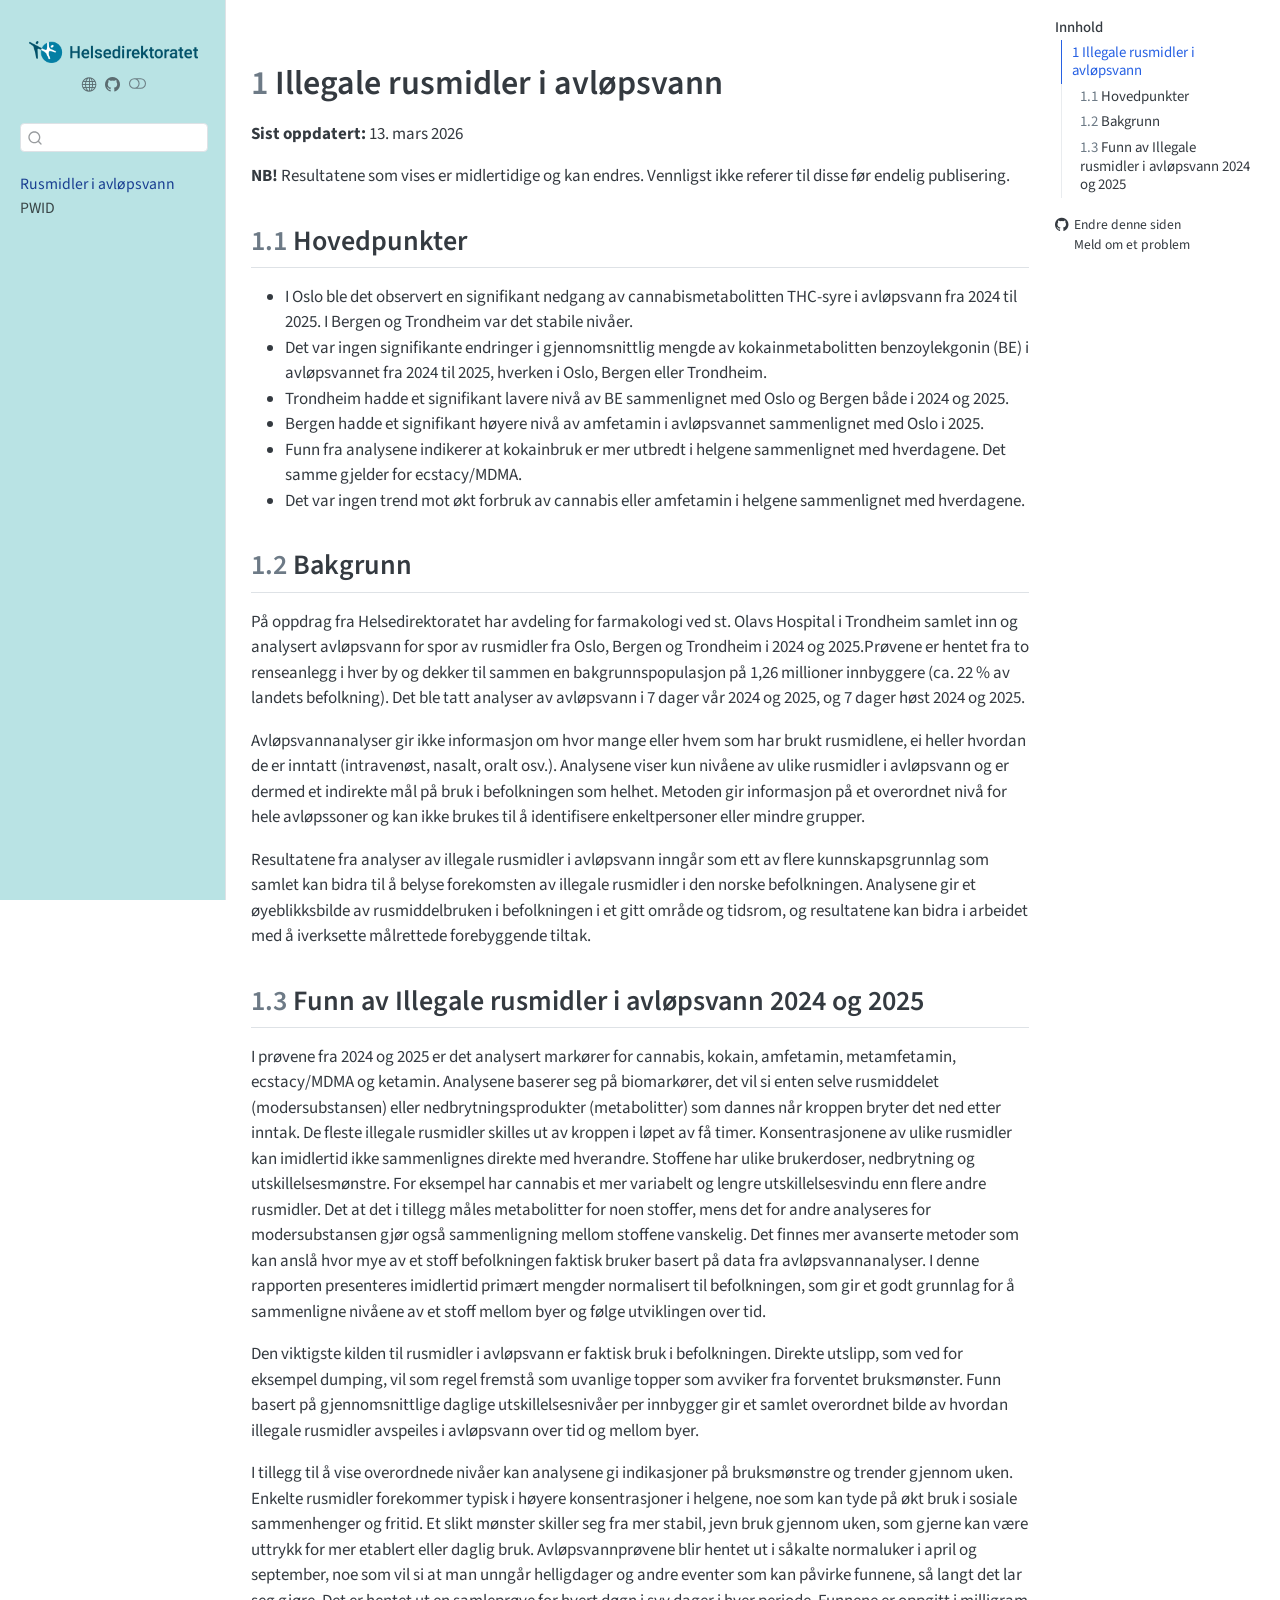
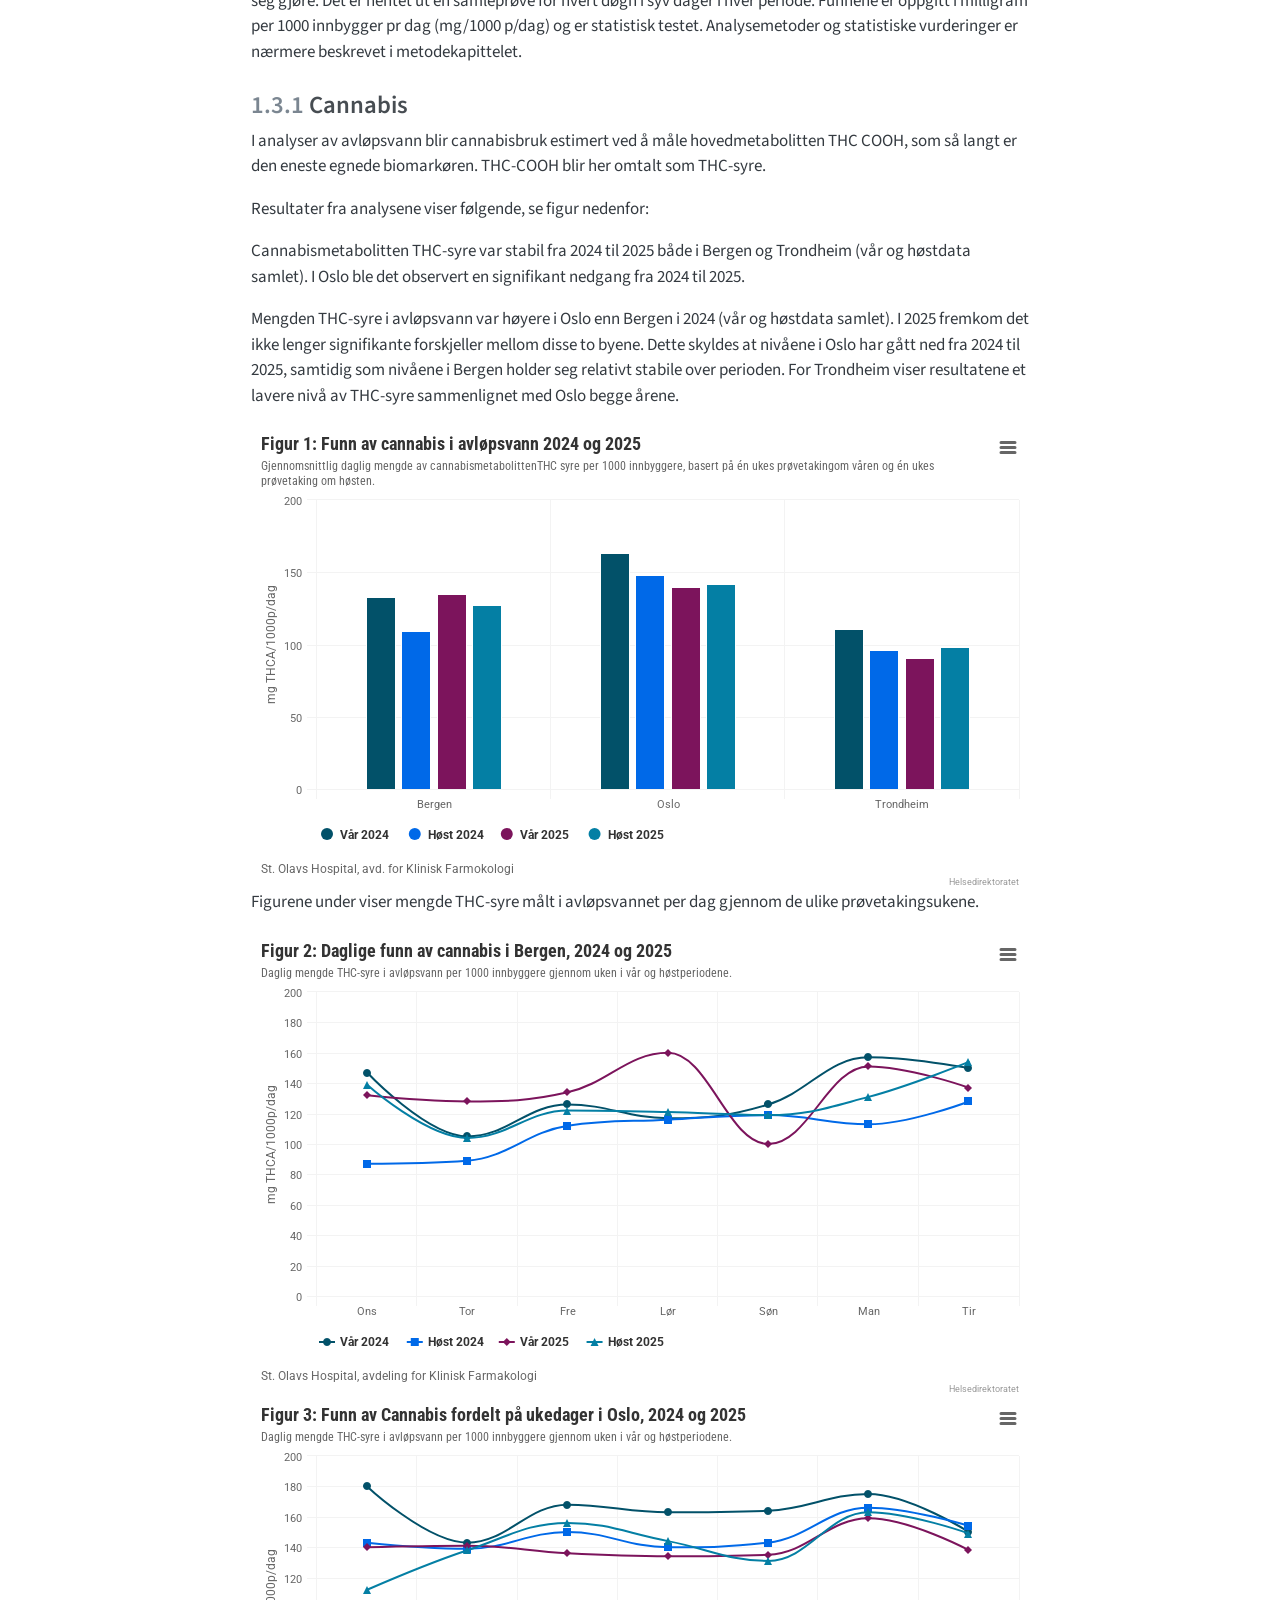
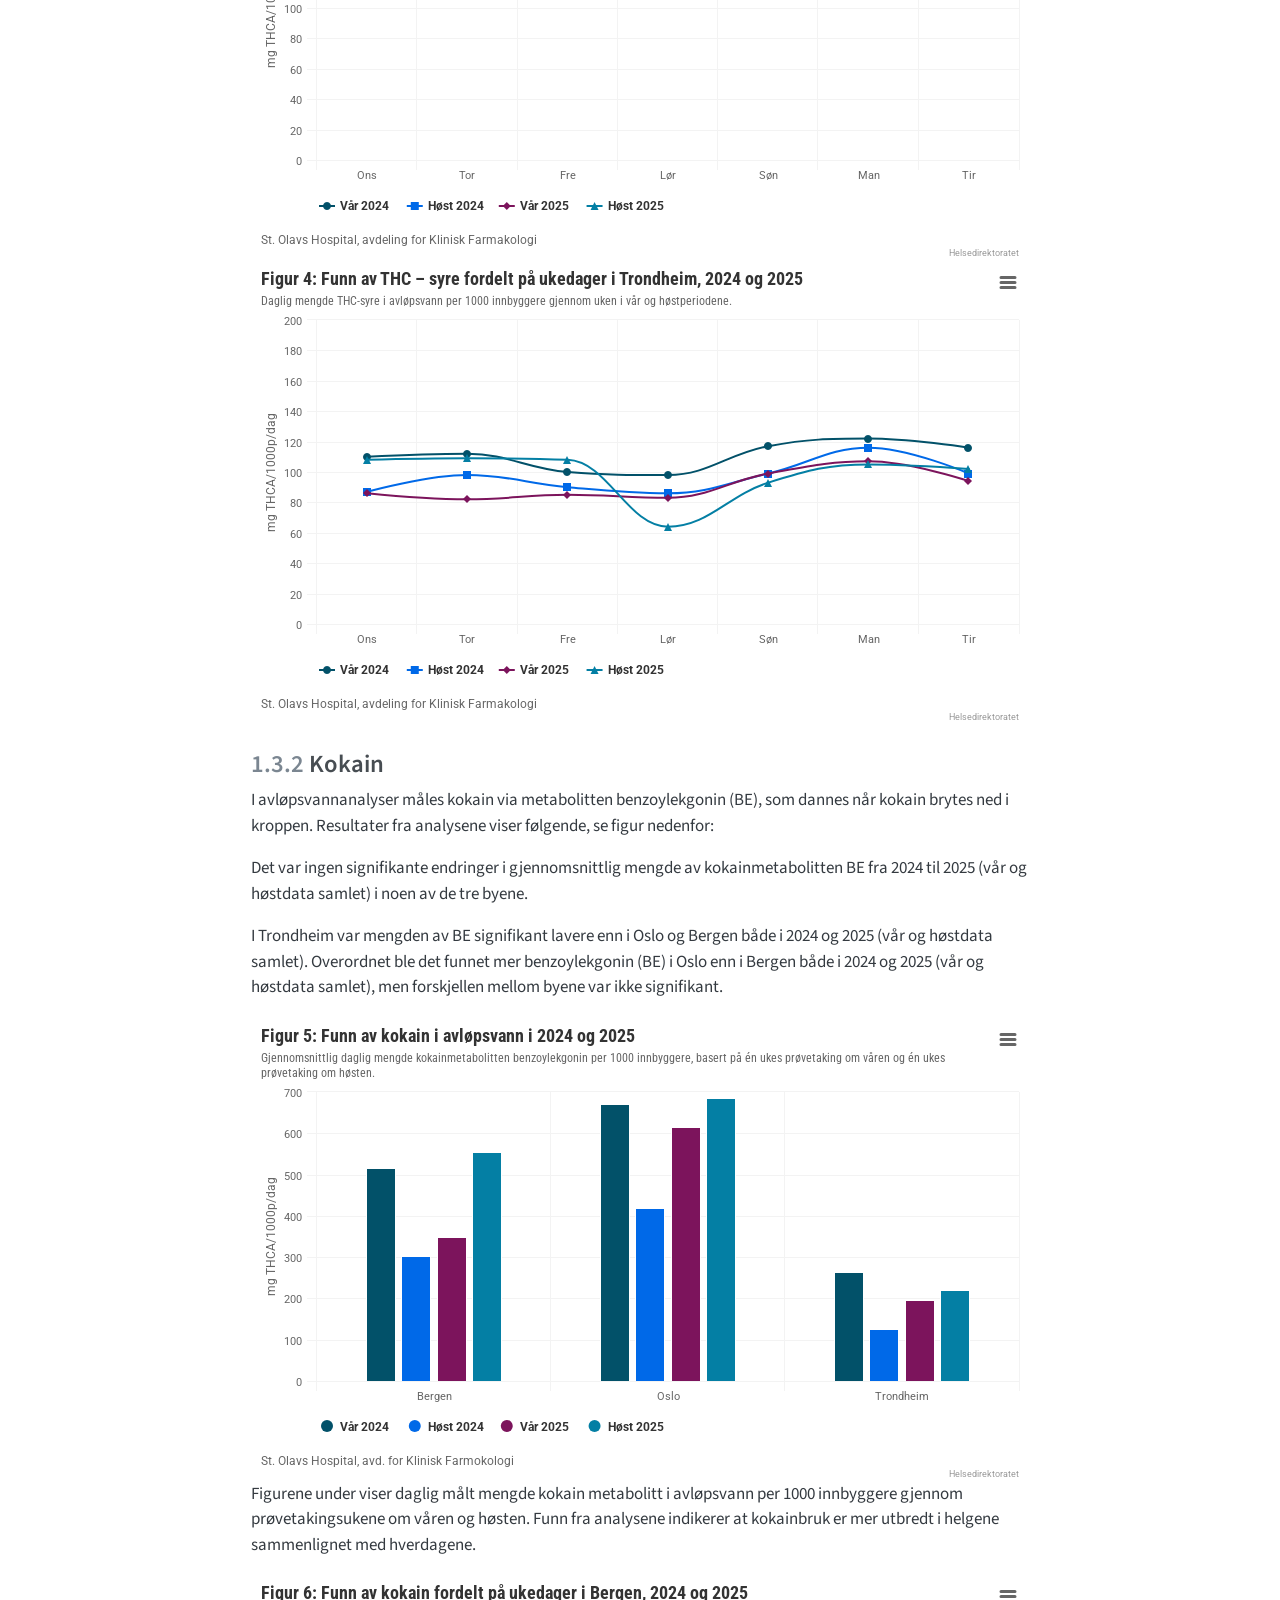
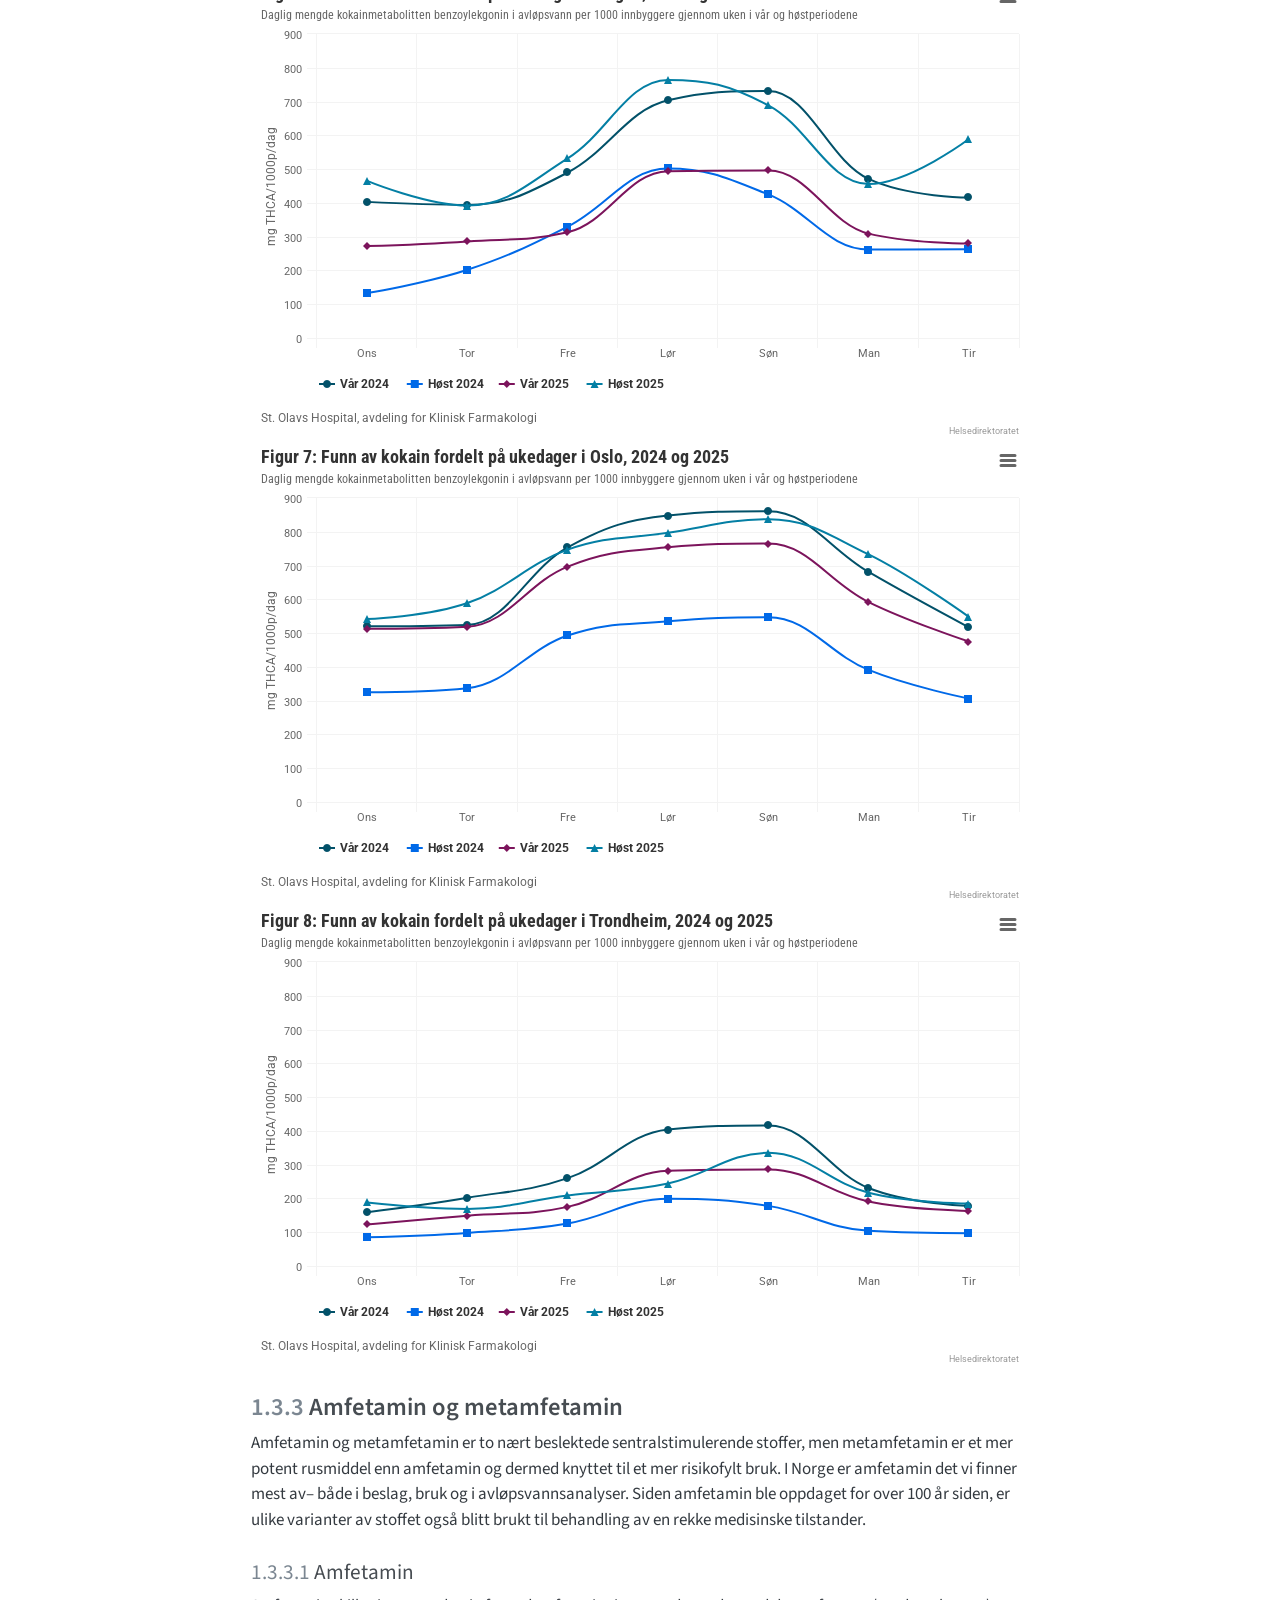
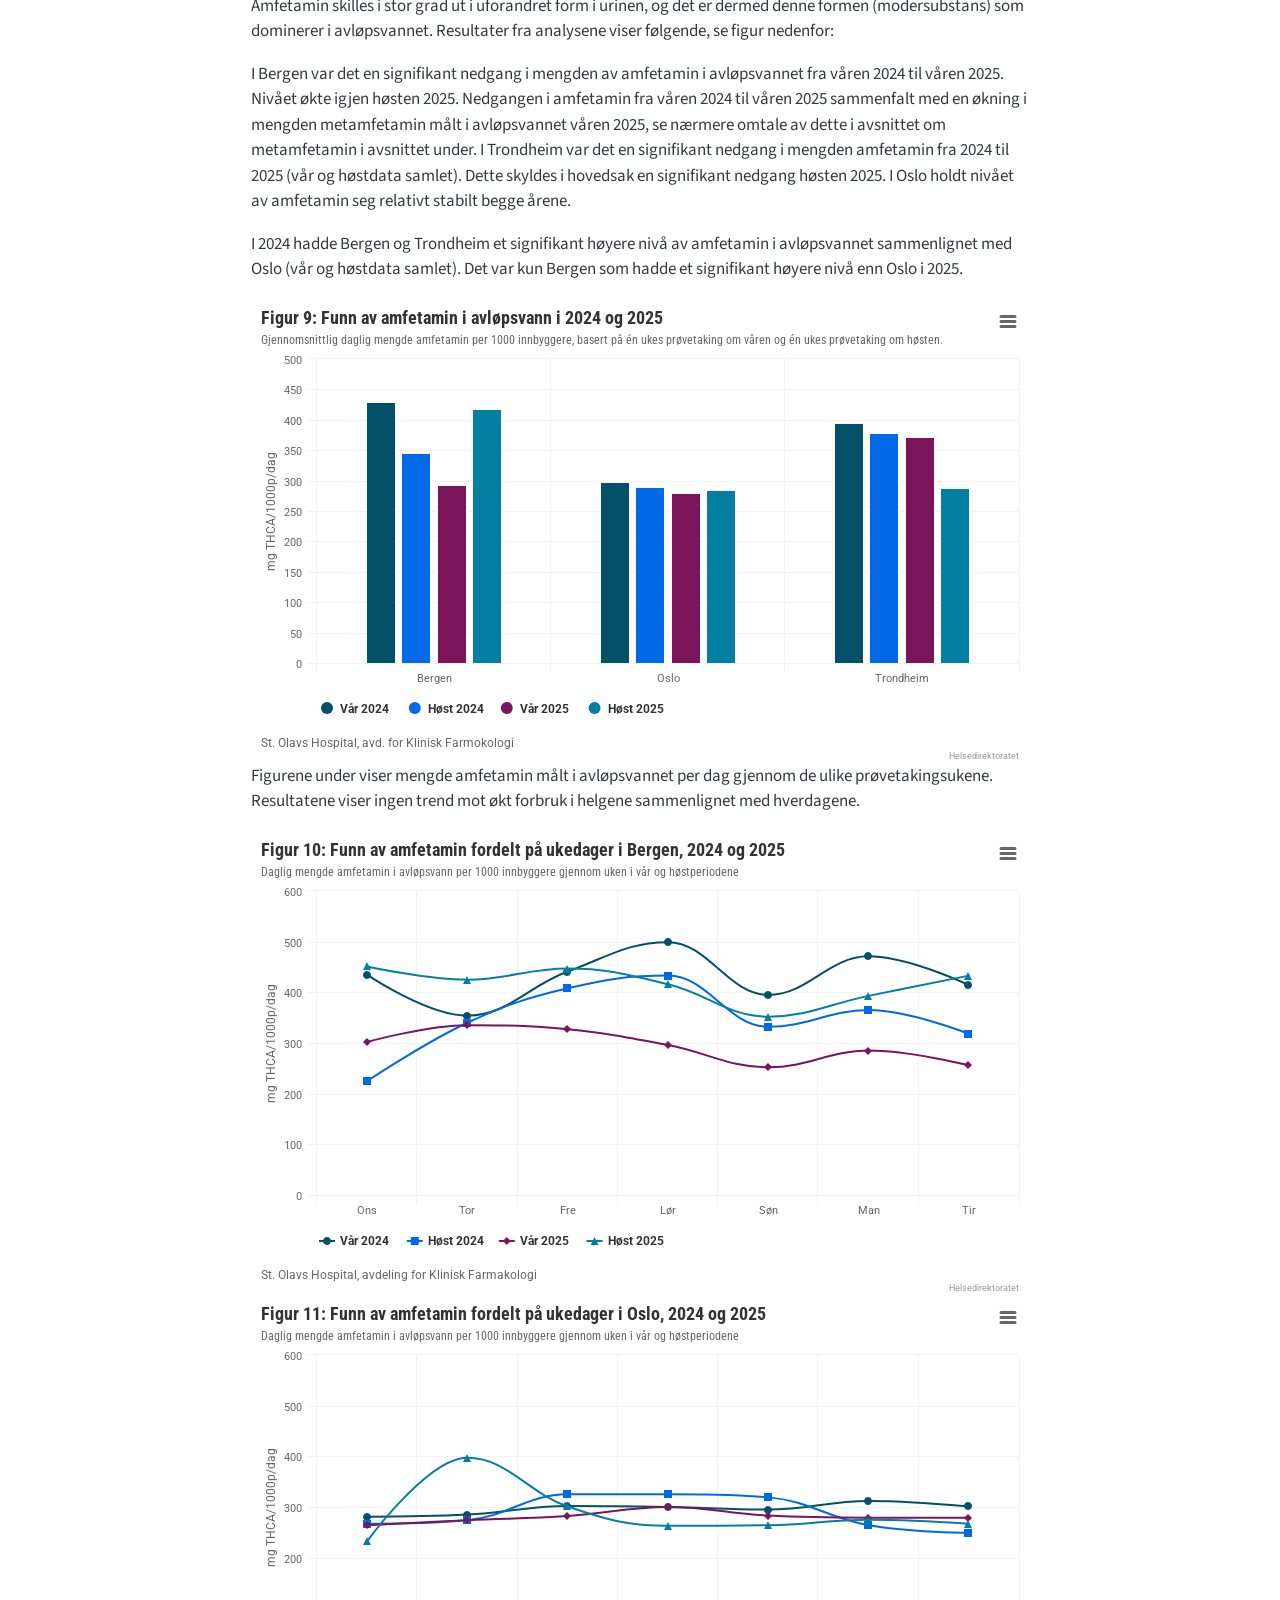
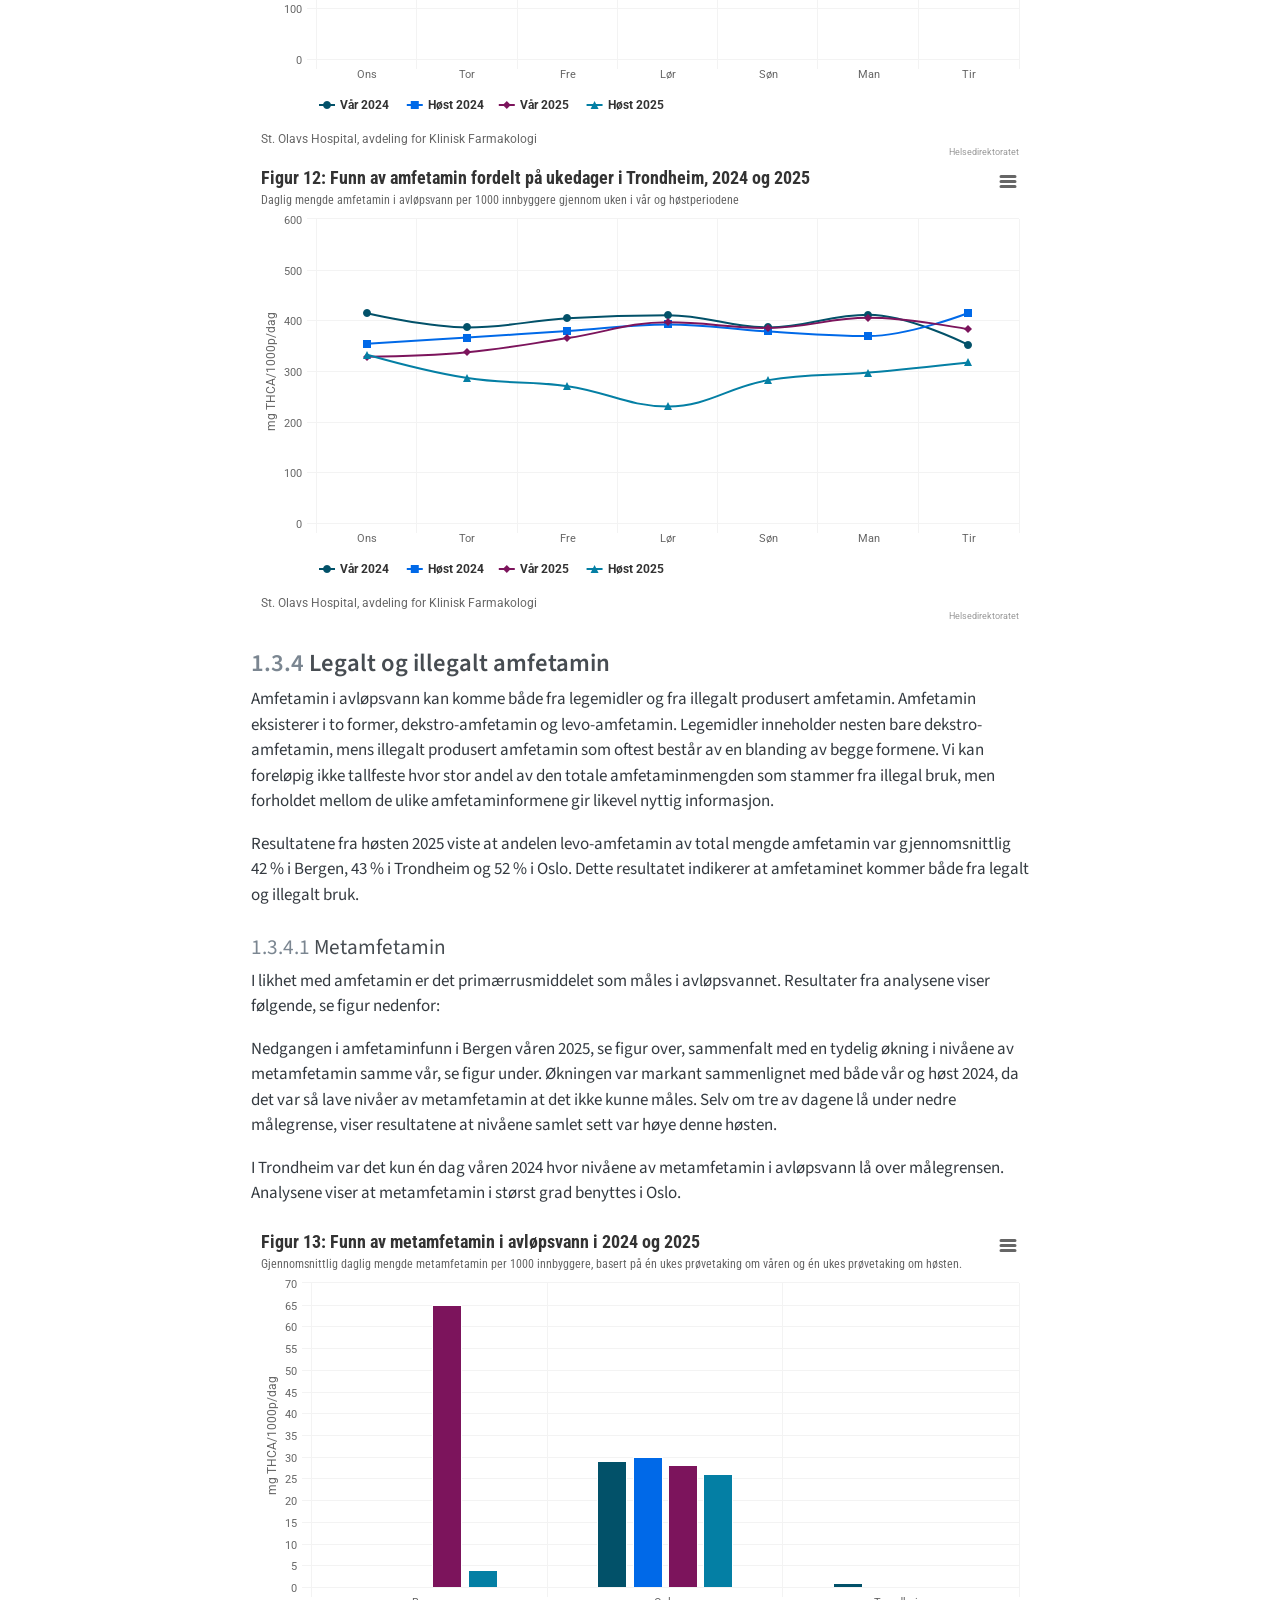
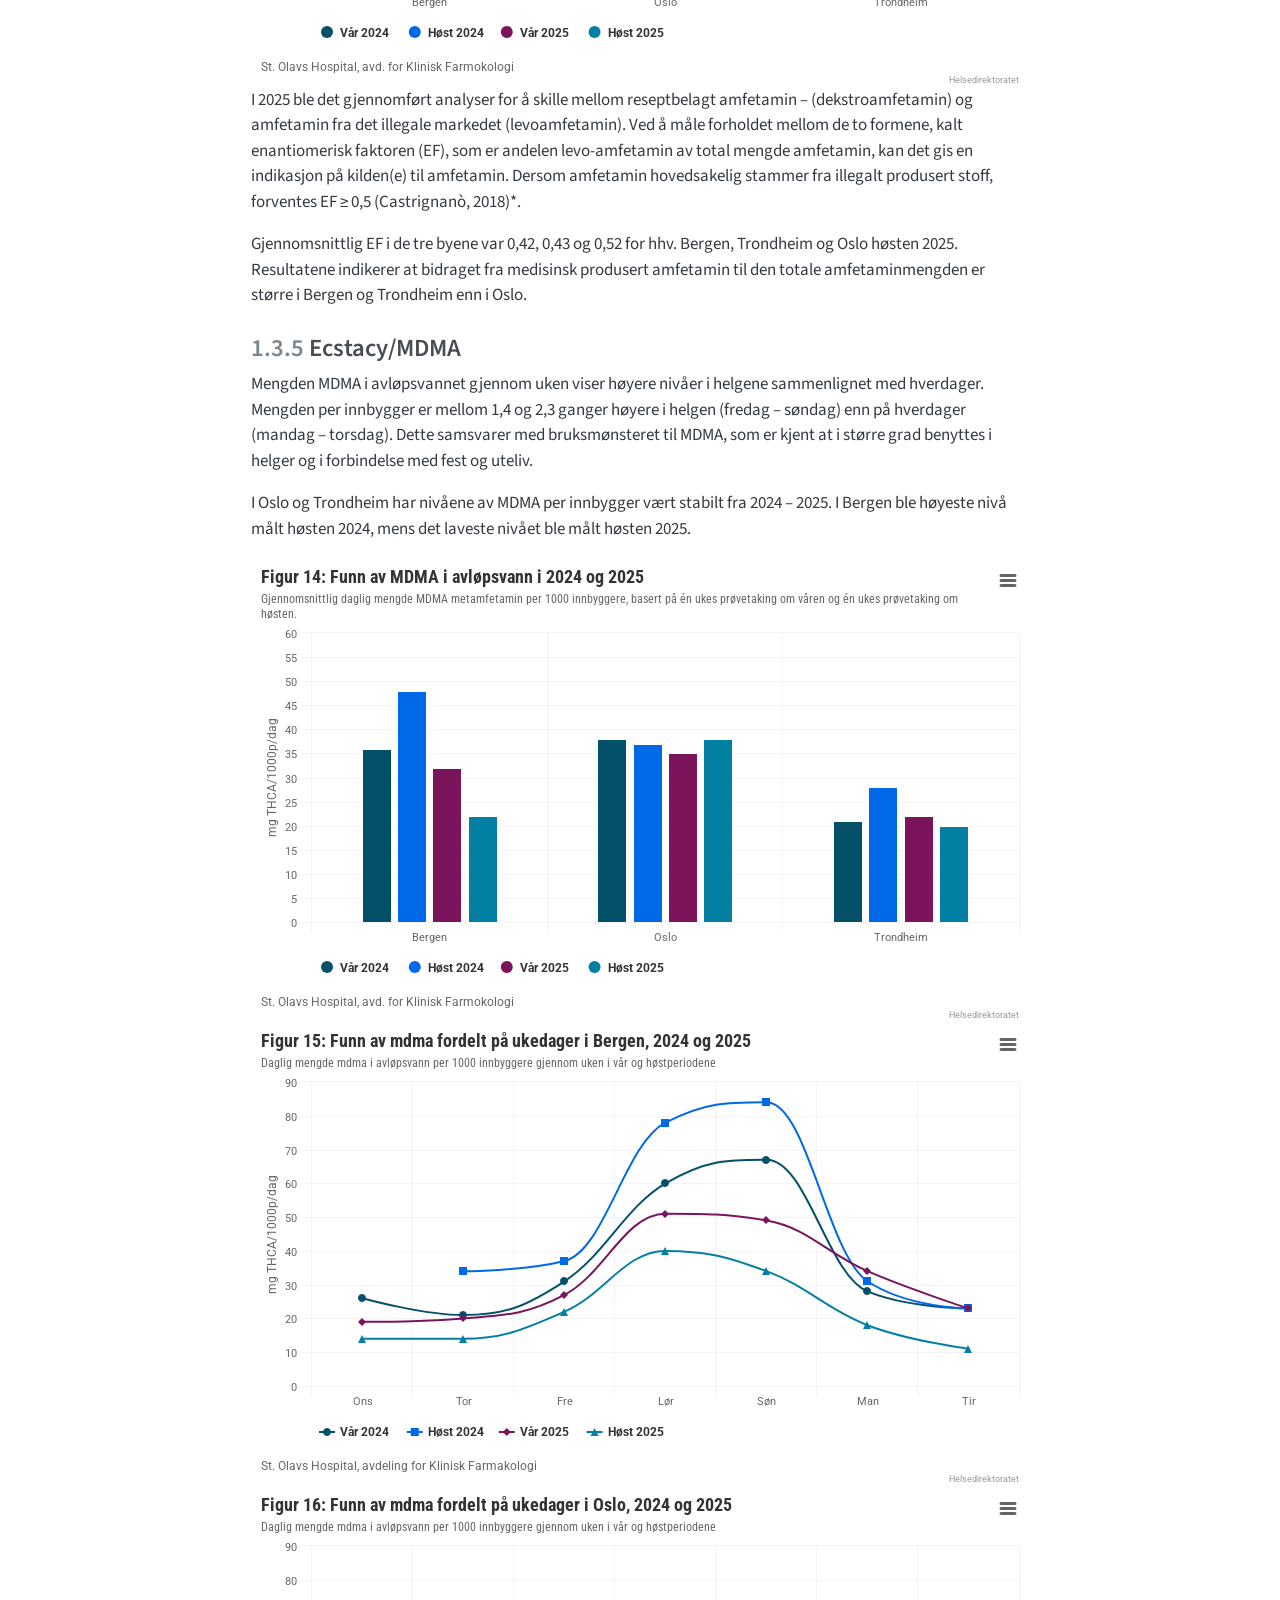
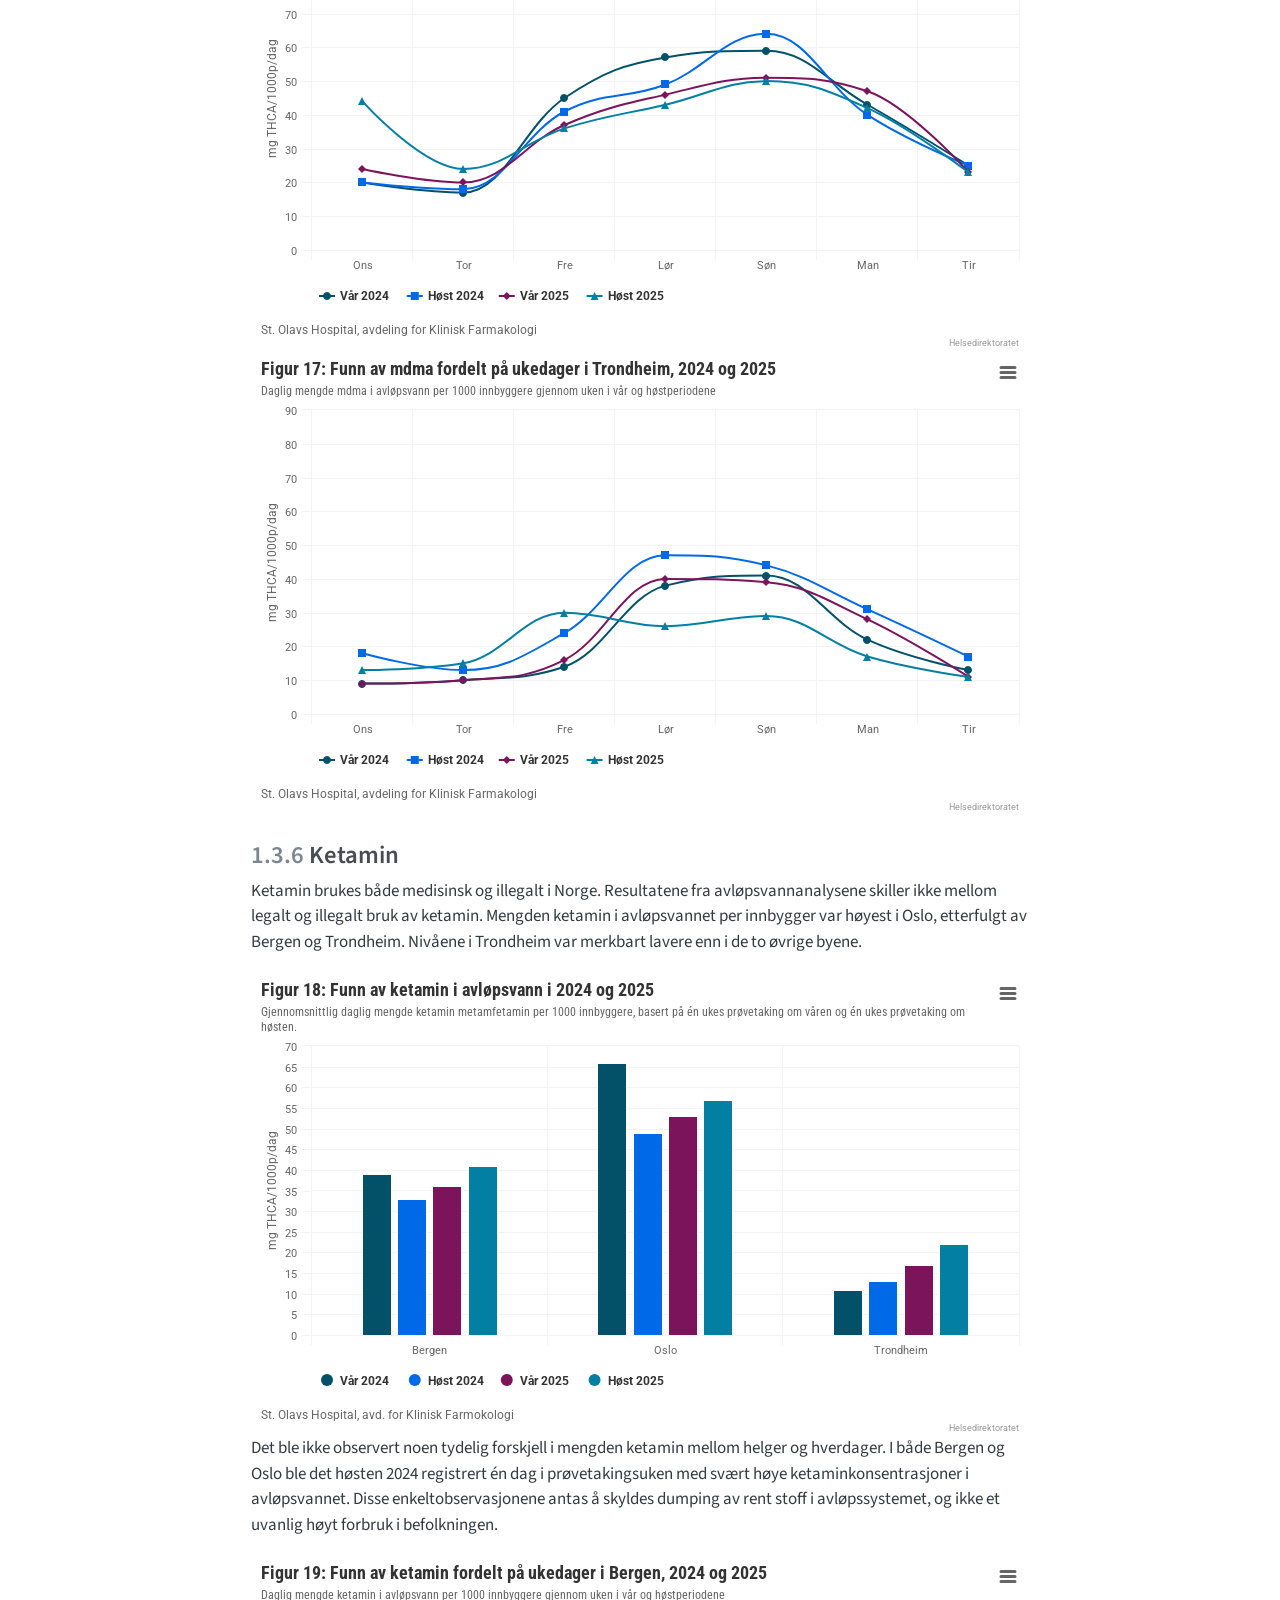
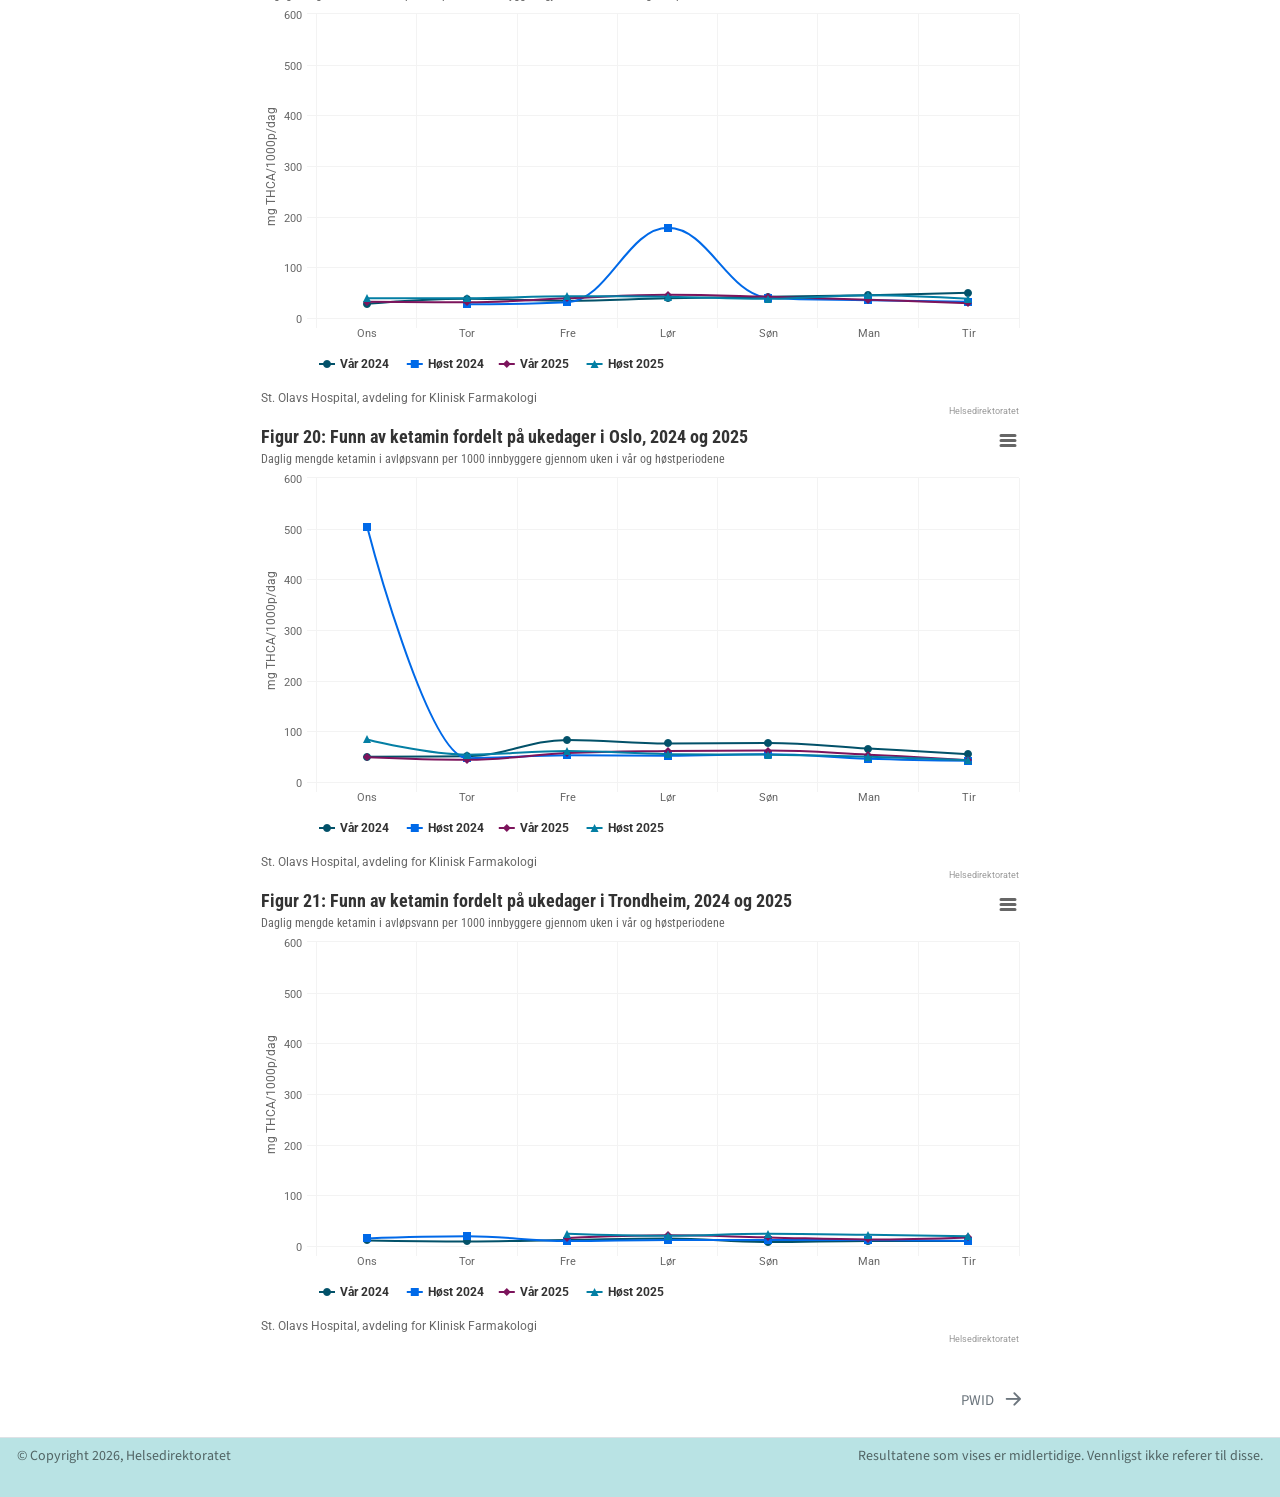
==== commit 1ab11ffc: "Set y-max metamfetamin" ====
--- a/docs/xxxx/index.html
+++ b/docs/xxxx/index.html
@@ -417,7 +417,7 @@
 
 <section id="illegale-rusmidler-i-avløpsvann" class="level1" data-number="1">
 <h1 data-number="1"><span class="header-section-number">1</span> Illegale rusmidler i avløpsvann</h1>
-<p><strong>Sist oppdatert:</strong> 12. mars 2026</p>
+<p><strong>Sist oppdatert:</strong> 13. mars 2026</p>
 <p><strong>NB!</strong> Resultatene som vises er midlertidige og kan endres. Vennligst ikke referer til disse før endelig publisering.</p>
 <section id="hovedpunkter" class="level2" data-number="1.1">
 <h2 data-number="1.1" class="anchored" data-anchor-id="hovedpunkter"><span class="header-section-number">1.1</span> Hovedpunkter</h2>
@@ -449,27 +449,27 @@
 <p>Mengden THC-syre i avløpsvann var høyere i Oslo enn Bergen i 2024 (vår og høstdata samlet). I 2025 fremkom det ikke lenger signifikante forskjeller mellom disse to byene. Dette skyldes at nivåene i Oslo har gått ned fra 2024 til 2025, samtidig som nivåene i Bergen holder seg relativt stabile over perioden. For Trondheim viser resultatene et lavere nivå av THC-syre sammenlignet med Oslo begge årene.</p>
 <div class="cell">
 <div class="cell-output-display">
-<div class="highchart html-widget html-fill-item" id="htmlwidget-045b9b2d2ba0465359e6" style="width:100%;height:464px;"></div>
-<script type="application/json" data-for="htmlwidget-045b9b2d2ba0465359e6">{"x":{"hc_opts":{"chart":{"reflow":true,"inverted":false},"title":{"text":"Figur 1: Funn av cannabis i avløpsvann 2024 og 2025"},"yAxis":{"title":{"text":"mg THCA/1000p/dag"},"labels":{"format":"{value}"},"tickInterval":50,"min":0,"max":200},"credits":{"enabled":true,"text":"Helsedirektoratet","href":"https://www.helsedirektoratet.no/"},"exporting":{"enabled":true,"filename":"highdir-figure","accessibility":{"enabled":true}},"boost":{"enabled":false},"plotOptions":{"series":{"label":{"enabled":false},"turboThreshold":0},"treemap":{"layoutAlgorithm":"squarified"}},"xAxis":{"title":{"text":null},"categories":["Bergen","Oslo","Trondheim"],"tickInterval":1,"labels":{"step":1}},"subtitle":{"text":"Gjennomsnittlig daglig mengde av cannabismetabolittenTHC syre per 1000 innbyggere, basert på én ukes prøvetakingom våren og én ukes prøvetaking om høsten."},"caption":{"text":"St. Olavs Hospital, avd. for Klinisk Farmokologi"},"tooltip":{"useHTML":true,"shared":true,"headerFormat":"<span style=\"font-size:14px;font-weight:bold;\">{point.key}<\/span><br/>","pointFormat":"<span style=\"color:{series.color}\">●<\/span> <span style=\"color:black\">{series.name}<\/span>: <b>{point.y}<\/b><br/>"},"legend":{"align":"left","verticalAlign":"bottom","layout":"horizontal","x":50,"y":0},"series":[{"group":"group","data":[{"ukedag":"uke","by":"Bergen","tid":"Vår 2024","kort":"V24","val":133,"x_index":0,"x":0,"y":133},{"ukedag":"uke","by":"Oslo","tid":"Vår 2024","kort":"V24","val":163,"x_index":1,"x":1,"y":163},{"ukedag":"uke","by":"Trondheim","tid":"Vår 2024","kort":"V24","val":111,"x_index":2,"x":2,"y":111}],"type":"column","name":"Vår 2024","color":"#025169","states":{"hover":{"brightness":0.2}},"point":{"events":{"mouseOver":"function(){\n         var c=this.series.chart, i=this.x;\n         c.xAxis[0].removePlotBand('hb');\n         c.xAxis[0].addPlotBand({id:'hb',from:i-0.4,to:i+0.4,\n           color:'rgba(204, 211, 255, 0.25)',zIndex:0});\n       }","mouseOut":"function(){ this.series.chart.xAxis[0].removePlotBand('hb'); }"}}},{"group":"group","data":[{"ukedag":"uke","by":"Bergen","tid":"Høst 2024","kort":"H24","val":109,"x_index":0,"x":0,"y":109},{"ukedag":"uke","by":"Oslo","tid":"Høst 2024","kort":"H24","val":148,"x_index":1,"x":1,"y":148},{"ukedag":"uke","by":"Trondheim","tid":"Høst 2024","kort":"H24","val":96,"x_index":2,"x":2,"y":96}],"type":"column","name":"Høst 2024","color":"#0069E8","states":{"hover":{"brightness":0.2}},"point":{"events":{"mouseOver":"function(){\n         var c=this.series.chart, i=this.x;\n         c.xAxis[0].removePlotBand('hb');\n         c.xAxis[0].addPlotBand({id:'hb',from:i-0.4,to:i+0.4,\n           color:'rgba(204, 211, 255, 0.25)',zIndex:0});\n       }","mouseOut":"function(){ this.series.chart.xAxis[0].removePlotBand('hb'); }"}}},{"group":"group","data":[{"ukedag":"uke","by":"Bergen","tid":"Vår 2025","kort":"V25","val":135,"x_index":0,"x":0,"y":135},{"ukedag":"uke","by":"Oslo","tid":"Vår 2025","kort":"V25","val":140,"x_index":1,"x":1,"y":140},{"ukedag":"uke","by":"Trondheim","tid":"Vår 2025","kort":"V25","val":91,"x_index":2,"x":2,"y":91}],"type":"column","name":"Vår 2025","color":"#7C145C","states":{"hover":{"brightness":0.2}},"point":{"events":{"mouseOver":"function(){\n         var c=this.series.chart, i=this.x;\n         c.xAxis[0].removePlotBand('hb');\n         c.xAxis[0].addPlotBand({id:'hb',from:i-0.4,to:i+0.4,\n           color:'rgba(204, 211, 255, 0.25)',zIndex:0});\n       }","mouseOut":"function(){ this.series.chart.xAxis[0].removePlotBand('hb'); }"}}},{"group":"group","data":[{"ukedag":"uke","by":"Bergen","tid":"Høst 2025","kort":"H25","val":127,"x_index":0,"x":0,"y":127},{"ukedag":"uke","by":"Oslo","tid":"Høst 2025","kort":"H25","val":142,"x_index":1,"x":1,"y":142},{"ukedag":"uke","by":"Trondheim","tid":"Høst 2025","kort":"H25","val":98,"x_index":2,"x":2,"y":98}],"type":"column","name":"Høst 2025","color":"#047FA4","states":{"hover":{"brightness":0.2}},"point":{"events":{"mouseOver":"function(){\n         var c=this.series.chart, i=this.x;\n         c.xAxis[0].removePlotBand('hb');\n         c.xAxis[0].addPlotBand({id:'hb',from:i-0.4,to:i+0.4,\n           color:'rgba(204, 211, 255, 0.25)',zIndex:0});\n       }","mouseOut":"function(){ this.series.chart.xAxis[0].removePlotBand('hb'); }"}}}]},"theme":{"colors":["#d35400","#2980b9","#2ecc71","#f1c40f","#2c3e50","#7f8c8d"],"chart":{"style":{"fontFamily":"Roboto","color":"#666666"}},"title":{"align":"left","style":{"fontFamily":"Roboto Condensed","fontWeight":"bold"}},"subtitle":{"align":"left","style":{"fontFamily":"Roboto Condensed"}},"legend":{"align":"right","verticalAlign":"bottom"},"xAxis":{"gridLineWidth":1,"gridLineColor":"#F3F3F3","lineColor":"#F3F3F3","minorGridLineColor":"#F3F3F3","tickColor":"#F3F3F3","tickWidth":1},"yAxis":{"gridLineColor":"#F3F3F3","lineColor":"#F3F3F3","minorGridLineColor":"#F3F3F3","tickColor":"#F3F3F3","tickWidth":1},"plotOptions":{"line":{"marker":{"enabled":false}},"spline":{"marker":{"enabled":false}},"area":{"marker":{"enabled":false}},"areaspline":{"marker":{"enabled":false}},"arearange":{"marker":{"enabled":false}},"bubble":{"maxSize":"10%"}}},"conf_opts":{"global":{"Date":null,"VMLRadialGradientURL":"http =//code.highcharts.com/list(version)/gfx/vml-radial-gradient.png","canvasToolsURL":"http =//code.highcharts.com/list(version)/modules/canvas-tools.js","getTimezoneOffset":null,"timezoneOffset":0,"useUTC":true},"lang":{"contextButtonTitle":"Chart context menu","decimalPoint":".","downloadCSV":"Download CSV","downloadJPEG":"Download JPEG image","downloadPDF":"Download PDF document","downloadPNG":"Download PNG image","downloadSVG":"Download SVG vector image","downloadXLS":"Download XLS","drillUpText":"◁ Back to {series.name}","exitFullscreen":"Exit from full screen","exportData":{"annotationHeader":"Annotations","categoryDatetimeHeader":"DateTime","categoryHeader":"Category"},"hideData":"Hide data table","invalidDate":null,"loading":"Loading...","months":["January","February","March","April","May","June","July","August","September","October","November","December"],"noData":"No data to display","numericSymbolMagnitude":1000,"numericSymbols":["k","M","G","T","P","E"],"printChart":"Print chart","resetZoom":"Reset zoom","resetZoomTitle":"Reset zoom level 1:1","shortMonths":["Jan","Feb","Mar","Apr","May","Jun","Jul","Aug","Sep","Oct","Nov","Dec"],"shortWeekdays":["Sat","Sun","Mon","Tue","Wed","Thu","Fri"],"thousandsSep":" ","viewData":"View data table","viewFullscreen":"View in full screen","weekdays":["Sunday","Monday","Tuesday","Wednesday","Thursday","Friday","Saturday"]}},"type":"chart","fonts":["Roboto","Roboto+Condensed"],"debug":false},"evals":["hc_opts.series.0.point.events.mouseOver","hc_opts.series.0.point.events.mouseOut","hc_opts.series.1.point.events.mouseOver","hc_opts.series.1.point.events.mouseOut","hc_opts.series.2.point.events.mouseOver","hc_opts.series.2.point.events.mouseOut","hc_opts.series.3.point.events.mouseOver","hc_opts.series.3.point.events.mouseOut"],"jsHooks":[]}</script>
+<div class="highchart html-widget html-fill-item" id="htmlwidget-a91e0766366542582945" style="width:100%;height:464px;"></div>
+<script type="application/json" data-for="htmlwidget-a91e0766366542582945">{"x":{"hc_opts":{"chart":{"reflow":true,"inverted":false},"title":{"text":"Figur 1: Funn av cannabis i avløpsvann 2024 og 2025"},"yAxis":{"title":{"text":"mg THCA/1000p/dag"},"labels":{"format":"{value}"},"tickInterval":50,"min":0,"max":200},"credits":{"enabled":true,"text":"Helsedirektoratet","href":"https://www.helsedirektoratet.no/"},"exporting":{"enabled":true,"filename":"highdir-figure","accessibility":{"enabled":true}},"boost":{"enabled":false},"plotOptions":{"series":{"label":{"enabled":false},"turboThreshold":0},"treemap":{"layoutAlgorithm":"squarified"}},"xAxis":{"title":{"text":null},"categories":["Bergen","Oslo","Trondheim"],"tickInterval":1,"labels":{"step":1}},"subtitle":{"text":"Gjennomsnittlig daglig mengde av cannabismetabolittenTHC syre per 1000 innbyggere, basert på én ukes prøvetakingom våren og én ukes prøvetaking om høsten."},"caption":{"text":"St. Olavs Hospital, avd. for Klinisk Farmokologi"},"tooltip":{"useHTML":true,"shared":true,"headerFormat":"<span style=\"font-size:14px;font-weight:bold;\">{point.key}<\/span><br/>","pointFormat":"<span style=\"color:{series.color}\">●<\/span> <span style=\"color:black\">{series.name}<\/span>: <b>{point.y}<\/b><br/>"},"legend":{"align":"left","verticalAlign":"bottom","layout":"horizontal","x":50,"y":0},"series":[{"group":"group","data":[{"ukedag":"uke","by":"Bergen","tid":"Vår 2024","kort":"V24","val":133,"x_index":0,"x":0,"y":133},{"ukedag":"uke","by":"Oslo","tid":"Vår 2024","kort":"V24","val":163,"x_index":1,"x":1,"y":163},{"ukedag":"uke","by":"Trondheim","tid":"Vår 2024","kort":"V24","val":111,"x_index":2,"x":2,"y":111}],"type":"column","name":"Vår 2024","color":"#025169","states":{"hover":{"brightness":0.2}},"point":{"events":{"mouseOver":"function(){\n         var c=this.series.chart, i=this.x;\n         c.xAxis[0].removePlotBand('hb');\n         c.xAxis[0].addPlotBand({id:'hb',from:i-0.4,to:i+0.4,\n           color:'rgba(204, 211, 255, 0.25)',zIndex:0});\n       }","mouseOut":"function(){ this.series.chart.xAxis[0].removePlotBand('hb'); }"}}},{"group":"group","data":[{"ukedag":"uke","by":"Bergen","tid":"Høst 2024","kort":"H24","val":109,"x_index":0,"x":0,"y":109},{"ukedag":"uke","by":"Oslo","tid":"Høst 2024","kort":"H24","val":148,"x_index":1,"x":1,"y":148},{"ukedag":"uke","by":"Trondheim","tid":"Høst 2024","kort":"H24","val":96,"x_index":2,"x":2,"y":96}],"type":"column","name":"Høst 2024","color":"#0069E8","states":{"hover":{"brightness":0.2}},"point":{"events":{"mouseOver":"function(){\n         var c=this.series.chart, i=this.x;\n         c.xAxis[0].removePlotBand('hb');\n         c.xAxis[0].addPlotBand({id:'hb',from:i-0.4,to:i+0.4,\n           color:'rgba(204, 211, 255, 0.25)',zIndex:0});\n       }","mouseOut":"function(){ this.series.chart.xAxis[0].removePlotBand('hb'); }"}}},{"group":"group","data":[{"ukedag":"uke","by":"Bergen","tid":"Vår 2025","kort":"V25","val":135,"x_index":0,"x":0,"y":135},{"ukedag":"uke","by":"Oslo","tid":"Vår 2025","kort":"V25","val":140,"x_index":1,"x":1,"y":140},{"ukedag":"uke","by":"Trondheim","tid":"Vår 2025","kort":"V25","val":91,"x_index":2,"x":2,"y":91}],"type":"column","name":"Vår 2025","color":"#7C145C","states":{"hover":{"brightness":0.2}},"point":{"events":{"mouseOver":"function(){\n         var c=this.series.chart, i=this.x;\n         c.xAxis[0].removePlotBand('hb');\n         c.xAxis[0].addPlotBand({id:'hb',from:i-0.4,to:i+0.4,\n           color:'rgba(204, 211, 255, 0.25)',zIndex:0});\n       }","mouseOut":"function(){ this.series.chart.xAxis[0].removePlotBand('hb'); }"}}},{"group":"group","data":[{"ukedag":"uke","by":"Bergen","tid":"Høst 2025","kort":"H25","val":127,"x_index":0,"x":0,"y":127},{"ukedag":"uke","by":"Oslo","tid":"Høst 2025","kort":"H25","val":142,"x_index":1,"x":1,"y":142},{"ukedag":"uke","by":"Trondheim","tid":"Høst 2025","kort":"H25","val":98,"x_index":2,"x":2,"y":98}],"type":"column","name":"Høst 2025","color":"#047FA4","states":{"hover":{"brightness":0.2}},"point":{"events":{"mouseOver":"function(){\n         var c=this.series.chart, i=this.x;\n         c.xAxis[0].removePlotBand('hb');\n         c.xAxis[0].addPlotBand({id:'hb',from:i-0.4,to:i+0.4,\n           color:'rgba(204, 211, 255, 0.25)',zIndex:0});\n       }","mouseOut":"function(){ this.series.chart.xAxis[0].removePlotBand('hb'); }"}}}]},"theme":{"colors":["#d35400","#2980b9","#2ecc71","#f1c40f","#2c3e50","#7f8c8d"],"chart":{"style":{"fontFamily":"Roboto","color":"#666666"}},"title":{"align":"left","style":{"fontFamily":"Roboto Condensed","fontWeight":"bold"}},"subtitle":{"align":"left","style":{"fontFamily":"Roboto Condensed"}},"legend":{"align":"right","verticalAlign":"bottom"},"xAxis":{"gridLineWidth":1,"gridLineColor":"#F3F3F3","lineColor":"#F3F3F3","minorGridLineColor":"#F3F3F3","tickColor":"#F3F3F3","tickWidth":1},"yAxis":{"gridLineColor":"#F3F3F3","lineColor":"#F3F3F3","minorGridLineColor":"#F3F3F3","tickColor":"#F3F3F3","tickWidth":1},"plotOptions":{"line":{"marker":{"enabled":false}},"spline":{"marker":{"enabled":false}},"area":{"marker":{"enabled":false}},"areaspline":{"marker":{"enabled":false}},"arearange":{"marker":{"enabled":false}},"bubble":{"maxSize":"10%"}}},"conf_opts":{"global":{"Date":null,"VMLRadialGradientURL":"http =//code.highcharts.com/list(version)/gfx/vml-radial-gradient.png","canvasToolsURL":"http =//code.highcharts.com/list(version)/modules/canvas-tools.js","getTimezoneOffset":null,"timezoneOffset":0,"useUTC":true},"lang":{"contextButtonTitle":"Chart context menu","decimalPoint":".","downloadCSV":"Download CSV","downloadJPEG":"Download JPEG image","downloadPDF":"Download PDF document","downloadPNG":"Download PNG image","downloadSVG":"Download SVG vector image","downloadXLS":"Download XLS","drillUpText":"◁ Back to {series.name}","exitFullscreen":"Exit from full screen","exportData":{"annotationHeader":"Annotations","categoryDatetimeHeader":"DateTime","categoryHeader":"Category"},"hideData":"Hide data table","invalidDate":null,"loading":"Loading...","months":["January","February","March","April","May","June","July","August","September","October","November","December"],"noData":"No data to display","numericSymbolMagnitude":1000,"numericSymbols":["k","M","G","T","P","E"],"printChart":"Print chart","resetZoom":"Reset zoom","resetZoomTitle":"Reset zoom level 1:1","shortMonths":["Jan","Feb","Mar","Apr","May","Jun","Jul","Aug","Sep","Oct","Nov","Dec"],"shortWeekdays":["Sat","Sun","Mon","Tue","Wed","Thu","Fri"],"thousandsSep":" ","viewData":"View data table","viewFullscreen":"View in full screen","weekdays":["Sunday","Monday","Tuesday","Wednesday","Thursday","Friday","Saturday"]}},"type":"chart","fonts":["Roboto","Roboto+Condensed"],"debug":false},"evals":["hc_opts.series.0.point.events.mouseOver","hc_opts.series.0.point.events.mouseOut","hc_opts.series.1.point.events.mouseOver","hc_opts.series.1.point.events.mouseOut","hc_opts.series.2.point.events.mouseOver","hc_opts.series.2.point.events.mouseOut","hc_opts.series.3.point.events.mouseOver","hc_opts.series.3.point.events.mouseOut"],"jsHooks":[]}</script>
 </div>
 </div>
 <p>Figurene under viser mengde THC-syre målt i avløpsvannet per dag gjennom de ulike prøvetakingsukene.</p>
 <div class="cell">
 <div class="cell-output-display">
-<div class="highchart html-widget html-fill-item" id="htmlwidget-b7fbd4820cfda553ae6f" style="width:100%;height:464px;"></div>
-<script type="application/json" data-for="htmlwidget-b7fbd4820cfda553ae6f">{"x":{"hc_opts":{"chart":{"reflow":true,"inverted":false},"title":{"text":"Figur 2: Daglige funn av cannabis i Bergen, 2024 og 2025"},"yAxis":{"title":{"text":"mg THCA/1000p/dag"},"labels":{"format":"{value}"},"tickInterval":20,"min":0,"max":200},"credits":{"enabled":true,"text":"Helsedirektoratet","href":"https://www.helsedirektoratet.no/"},"exporting":{"enabled":true,"filename":"highdir-figure","accessibility":{"enabled":true}},"boost":{"enabled":false},"plotOptions":{"series":{"label":{"enabled":false},"turboThreshold":0},"treemap":{"layoutAlgorithm":"squarified"}},"xAxis":{"title":{"text":null},"labels":{"step":1},"categories":["Ons","Tor","Fre","Lør","Søn","Man","Tir","Ons","Tor","Fre","Lør","Søn","Man","Tir","Ons","Tor","Fre","Lør","Søn","Man","Tir","Ons","Tor","Fre","Lør","Søn","Man","Tir"]},"subtitle":{"text":"Daglig mengde THC-syre i avløpsvann per 1000 innbyggere gjennom uken i vår  og høstperiodene."},"caption":{"text":"St. Olavs Hospital, avdeling for Klinisk Farmakologi "},"tooltip":{"useHTML":true,"shared":true,"headerFormat":"<span style=\"font-size:14px;font-weight:bold;\">{point.key}<\/span><br/>","pointFormat":"<span style=\"color:{series.color}\">●<\/span> <span style=\"color:black\">{series.name}<\/span>: <b>{point.y}<\/b><br/>"},"legend":{"align":"left","verticalAlign":"bottom","layout":"horizontal","x":50,"y":0},"series":[{"group":"group","data":[{"ukedag":"Ons","by":"Bergen","tid":"Vår 2024","kort":"V24","val":147,"id":0,"x":0,"y":147},{"ukedag":"Tor","by":"Bergen","tid":"Vår 2024","kort":"V24","val":105,"id":1,"x":1,"y":105},{"ukedag":"Fre","by":"Bergen","tid":"Vår 2024","kort":"V24","val":126,"id":2,"x":2,"y":126},{"ukedag":"Lør","by":"Bergen","tid":"Vår 2024","kort":"V24","val":117,"id":3,"x":3,"y":117},{"ukedag":"Søn","by":"Bergen","tid":"Vår 2024","kort":"V24","val":126,"id":4,"x":4,"y":126},{"ukedag":"Man","by":"Bergen","tid":"Vår 2024","kort":"V24","val":157,"id":5,"x":5,"y":157},{"ukedag":"Tir","by":"Bergen","tid":"Vår 2024","kort":"V24","val":150,"id":6,"x":6,"y":150}],"type":"spline","name":"Vår 2024","color":"#025169","lineWidth":2,"marker":{"symbol":"circle","enabled":true,"radius":4},"states":{"hover":{"lineWidth":3}},"point":{"events":{"mouseOver":"function(){\n         var c=this.series.chart, i=this.x;\n         c.xAxis[0].removePlotBand('hb');\n         c.xAxis[0].addPlotBand({id:'hb',from:i-0.4,to:i+0.4,\n           color:'rgba(204, 211, 255, 0.25)',zIndex:0});\n       }","mouseOut":"function(){ this.series.chart.xAxis[0].removePlotBand('hb'); }"}}},{"group":"group","data":[{"ukedag":"Ons","by":"Bergen","tid":"Høst 2024","kort":"H24","val":87,"id":0,"x":0,"y":87},{"ukedag":"Tor","by":"Bergen","tid":"Høst 2024","kort":"H24","val":89,"id":1,"x":1,"y":89},{"ukedag":"Fre","by":"Bergen","tid":"Høst 2024","kort":"H24","val":112,"id":2,"x":2,"y":112},{"ukedag":"Lør","by":"Bergen","tid":"Høst 2024","kort":"H24","val":116,"id":3,"x":3,"y":116},{"ukedag":"Søn","by":"Bergen","tid":"Høst 2024","kort":"H24","val":119,"id":4,"x":4,"y":119},{"ukedag":"Man","by":"Bergen","tid":"Høst 2024","kort":"H24","val":113,"id":5,"x":5,"y":113},{"ukedag":"Tir","by":"Bergen","tid":"Høst 2024","kort":"H24","val":128,"id":6,"x":6,"y":128}],"type":"spline","name":"Høst 2024","color":"#0069E8","lineWidth":2,"marker":{"symbol":"square","enabled":true,"radius":4},"states":{"hover":{"lineWidth":3}},"point":{"events":{"mouseOver":"function(){\n         var c=this.series.chart, i=this.x;\n         c.xAxis[0].removePlotBand('hb');\n         c.xAxis[0].addPlotBand({id:'hb',from:i-0.4,to:i+0.4,\n           color:'rgba(204, 211, 255, 0.25)',zIndex:0});\n       }","mouseOut":"function(){ this.series.chart.xAxis[0].removePlotBand('hb'); }"}}},{"group":"group","data":[{"ukedag":"Ons","by":"Bergen","tid":"Vår 2025","kort":"V25","val":132,"id":0,"x":0,"y":132},{"ukedag":"Tor","by":"Bergen","tid":"Vår 2025","kort":"V25","val":128,"id":1,"x":1,"y":128},{"ukedag":"Fre","by":"Bergen","tid":"Vår 2025","kort":"V25","val":134,"id":2,"x":2,"y":134},{"ukedag":"Lør","by":"Bergen","tid":"Vår 2025","kort":"V25","val":160,"id":3,"x":3,"y":160},{"ukedag":"Søn","by":"Bergen","tid":"Vår 2025","kort":"V25","val":100,"id":4,"x":4,"y":100},{"ukedag":"Man","by":"Bergen","tid":"Vår 2025","kort":"V25","val":151,"id":5,"x":5,"y":151},{"ukedag":"Tir","by":"Bergen","tid":"Vår 2025","kort":"V25","val":137,"id":6,"x":6,"y":137}],"type":"spline","name":"Vår 2025","color":"#7C145C","lineWidth":2,"marker":{"symbol":"diamond","enabled":true,"radius":4},"states":{"hover":{"lineWidth":3}},"point":{"events":{"mouseOver":"function(){\n         var c=this.series.chart, i=this.x;\n         c.xAxis[0].removePlotBand('hb');\n         c.xAxis[0].addPlotBand({id:'hb',from:i-0.4,to:i+0.4,\n           color:'rgba(204, 211, 255, 0.25)',zIndex:0});\n       }","mouseOut":"function(){ this.series.chart.xAxis[0].removePlotBand('hb'); }"}}},{"group":"group","data":[{"ukedag":"Ons","by":"Bergen","tid":"Høst 2025","kort":"H25","val":139,"id":0,"x":0,"y":139},{"ukedag":"Tor","by":"Bergen","tid":"Høst 2025","kort":"H25","val":104,"id":1,"x":1,"y":104},{"ukedag":"Fre","by":"Bergen","tid":"Høst 2025","kort":"H25","val":122,"id":2,"x":2,"y":122},{"ukedag":"Lør","by":"Bergen","tid":"Høst 2025","kort":"H25","val":121,"id":3,"x":3,"y":121},{"ukedag":"Søn","by":"Bergen","tid":"Høst 2025","kort":"H25","val":119,"id":4,"x":4,"y":119},{"ukedag":"Man","by":"Bergen","tid":"Høst 2025","kort":"H25","val":131,"id":5,"x":5,"y":131},{"ukedag":"Tir","by":"Bergen","tid":"Høst 2025","kort":"H25","val":154,"id":6,"x":6,"y":154}],"type":"spline","name":"Høst 2025","color":"#047FA4","lineWidth":2,"marker":{"symbol":"triangle","enabled":true,"radius":4},"states":{"hover":{"lineWidth":3}},"point":{"events":{"mouseOver":"function(){\n         var c=this.series.chart, i=this.x;\n         c.xAxis[0].removePlotBand('hb');\n         c.xAxis[0].addPlotBand({id:'hb',from:i-0.4,to:i+0.4,\n           color:'rgba(204, 211, 255, 0.25)',zIndex:0});\n       }","mouseOut":"function(){ this.series.chart.xAxis[0].removePlotBand('hb'); }"}}}]},"theme":{"colors":["#d35400","#2980b9","#2ecc71","#f1c40f","#2c3e50","#7f8c8d"],"chart":{"style":{"fontFamily":"Roboto","color":"#666666"}},"title":{"align":"left","style":{"fontFamily":"Roboto Condensed","fontWeight":"bold"}},"subtitle":{"align":"left","style":{"fontFamily":"Roboto Condensed"}},"legend":{"align":"right","verticalAlign":"bottom"},"xAxis":{"gridLineWidth":1,"gridLineColor":"#F3F3F3","lineColor":"#F3F3F3","minorGridLineColor":"#F3F3F3","tickColor":"#F3F3F3","tickWidth":1},"yAxis":{"gridLineColor":"#F3F3F3","lineColor":"#F3F3F3","minorGridLineColor":"#F3F3F3","tickColor":"#F3F3F3","tickWidth":1},"plotOptions":{"line":{"marker":{"enabled":false}},"spline":{"marker":{"enabled":false}},"area":{"marker":{"enabled":false}},"areaspline":{"marker":{"enabled":false}},"arearange":{"marker":{"enabled":false}},"bubble":{"maxSize":"10%"}}},"conf_opts":{"global":{"Date":null,"VMLRadialGradientURL":"http =//code.highcharts.com/list(version)/gfx/vml-radial-gradient.png","canvasToolsURL":"http =//code.highcharts.com/list(version)/modules/canvas-tools.js","getTimezoneOffset":null,"timezoneOffset":0,"useUTC":true},"lang":{"contextButtonTitle":"Chart context menu","decimalPoint":".","downloadCSV":"Download CSV","downloadJPEG":"Download JPEG image","downloadPDF":"Download PDF document","downloadPNG":"Download PNG image","downloadSVG":"Download SVG vector image","downloadXLS":"Download XLS","drillUpText":"◁ Back to {series.name}","exitFullscreen":"Exit from full screen","exportData":{"annotationHeader":"Annotations","categoryDatetimeHeader":"DateTime","categoryHeader":"Category"},"hideData":"Hide data table","invalidDate":null,"loading":"Loading...","months":["January","February","March","April","May","June","July","August","September","October","November","December"],"noData":"No data to display","numericSymbolMagnitude":1000,"numericSymbols":["k","M","G","T","P","E"],"printChart":"Print chart","resetZoom":"Reset zoom","resetZoomTitle":"Reset zoom level 1:1","shortMonths":["Jan","Feb","Mar","Apr","May","Jun","Jul","Aug","Sep","Oct","Nov","Dec"],"shortWeekdays":["Sat","Sun","Mon","Tue","Wed","Thu","Fri"],"thousandsSep":" ","viewData":"View data table","viewFullscreen":"View in full screen","weekdays":["Sunday","Monday","Tuesday","Wednesday","Thursday","Friday","Saturday"]}},"type":"chart","fonts":["Roboto","Roboto+Condensed"],"debug":false},"evals":["hc_opts.series.0.point.events.mouseOver","hc_opts.series.0.point.events.mouseOut","hc_opts.series.1.point.events.mouseOver","hc_opts.series.1.point.events.mouseOut","hc_opts.series.2.point.events.mouseOver","hc_opts.series.2.point.events.mouseOut","hc_opts.series.3.point.events.mouseOver","hc_opts.series.3.point.events.mouseOut"],"jsHooks":[]}</script>
-</div>
-</div>
-<div class="cell">
-<div class="cell-output-display">
-<div class="highchart html-widget html-fill-item" id="htmlwidget-b4648b51125b74cb74b8" style="width:100%;height:464px;"></div>
-<script type="application/json" data-for="htmlwidget-b4648b51125b74cb74b8">{"x":{"hc_opts":{"chart":{"reflow":true,"inverted":false},"title":{"text":"Figur 3: Funn av Cannabis fordelt på ukedager i Oslo, 2024 og 2025"},"yAxis":{"title":{"text":"mg THCA/1000p/dag"},"labels":{"format":"{value}"},"tickInterval":20,"min":0,"max":200},"credits":{"enabled":true,"text":"Helsedirektoratet","href":"https://www.helsedirektoratet.no/"},"exporting":{"enabled":true,"filename":"highdir-figure","accessibility":{"enabled":true}},"boost":{"enabled":false},"plotOptions":{"series":{"label":{"enabled":false},"turboThreshold":0},"treemap":{"layoutAlgorithm":"squarified"}},"xAxis":{"title":{"text":null},"labels":{"step":1},"categories":["Ons","Tor","Fre","Lør","Søn","Man","Tir","Ons","Tor","Fre","Lør","Søn","Man","Tir","Ons","Tor","Fre","Lør","Søn","Man","Tir","Ons","Tor","Fre","Lør","Søn","Man","Tir"]},"subtitle":{"text":"Daglig mengde THC-syre i avløpsvann per 1000 innbyggere gjennom uken i vår  og høstperiodene."},"caption":{"text":"St. Olavs Hospital, avdeling for Klinisk Farmakologi "},"tooltip":{"useHTML":true,"shared":true,"headerFormat":"<span style=\"font-size:14px;font-weight:bold;\">{point.key}<\/span><br/>","pointFormat":"<span style=\"color:{series.color}\">●<\/span> <span style=\"color:black\">{series.name}<\/span>: <b>{point.y}<\/b><br/>"},"legend":{"align":"left","verticalAlign":"bottom","layout":"horizontal","x":50,"y":0},"series":[{"group":"group","data":[{"ukedag":"Ons","by":"Oslo","tid":"Vår 2024","kort":"V24","val":180,"id":0,"x":0,"y":180},{"ukedag":"Tor","by":"Oslo","tid":"Vår 2024","kort":"V24","val":143,"id":1,"x":1,"y":143},{"ukedag":"Fre","by":"Oslo","tid":"Vår 2024","kort":"V24","val":168,"id":2,"x":2,"y":168},{"ukedag":"Lør","by":"Oslo","tid":"Vår 2024","kort":"V24","val":163,"id":3,"x":3,"y":163},{"ukedag":"Søn","by":"Oslo","tid":"Vår 2024","kort":"V24","val":164,"id":4,"x":4,"y":164},{"ukedag":"Man","by":"Oslo","tid":"Vår 2024","kort":"V24","val":175,"id":5,"x":5,"y":175},{"ukedag":"Tir","by":"Oslo","tid":"Vår 2024","kort":"V24","val":150,"id":6,"x":6,"y":150}],"type":"spline","name":"Vår 2024","color":"#025169","lineWidth":2,"marker":{"symbol":"circle","enabled":true,"radius":4},"states":{"hover":{"lineWidth":3}},"point":{"events":{"mouseOver":"function(){\n         var c=this.series.chart, i=this.x;\n         c.xAxis[0].removePlotBand('hb');\n         c.xAxis[0].addPlotBand({id:'hb',from:i-0.4,to:i+0.4,\n           color:'rgba(204, 211, 255, 0.25)',zIndex:0});\n       }","mouseOut":"function(){ this.series.chart.xAxis[0].removePlotBand('hb'); }"}}},{"group":"group","data":[{"ukedag":"Ons","by":"Oslo","tid":"Høst 2024","kort":"H24","val":143,"id":0,"x":0,"y":143},{"ukedag":"Tor","by":"Oslo","tid":"Høst 2024","kort":"H24","val":139,"id":1,"x":1,"y":139},{"ukedag":"Fre","by":"Oslo","tid":"Høst 2024","kort":"H24","val":150,"id":2,"x":2,"y":150},{"ukedag":"Lør","by":"Oslo","tid":"Høst 2024","kort":"H24","val":140,"id":3,"x":3,"y":140},{"ukedag":"Søn","by":"Oslo","tid":"Høst 2024","kort":"H24","val":143,"id":4,"x":4,"y":143},{"ukedag":"Man","by":"Oslo","tid":"Høst 2024","kort":"H24","val":166,"id":5,"x":5,"y":166},{"ukedag":"Tir","by":"Oslo","tid":"Høst 2024","kort":"H24","val":154,"id":6,"x":6,"y":154}],"type":"spline","name":"Høst 2024","color":"#0069E8","lineWidth":2,"marker":{"symbol":"square","enabled":true,"radius":4},"states":{"hover":{"lineWidth":3}},"point":{"events":{"mouseOver":"function(){\n         var c=this.series.chart, i=this.x;\n         c.xAxis[0].removePlotBand('hb');\n         c.xAxis[0].addPlotBand({id:'hb',from:i-0.4,to:i+0.4,\n           color:'rgba(204, 211, 255, 0.25)',zIndex:0});\n       }","mouseOut":"function(){ this.series.chart.xAxis[0].removePlotBand('hb'); }"}}},{"group":"group","data":[{"ukedag":"Ons","by":"Oslo","tid":"Vår 2025","kort":"V25","val":140,"id":0,"x":0,"y":140},{"ukedag":"Tor","by":"Oslo","tid":"Vår 2025","kort":"V25","val":141,"id":1,"x":1,"y":141},{"ukedag":"Fre","by":"Oslo","tid":"Vår 2025","kort":"V25","val":136,"id":2,"x":2,"y":136},{"ukedag":"Lør","by":"Oslo","tid":"Vår 2025","kort":"V25","val":134,"id":3,"x":3,"y":134},{"ukedag":"Søn","by":"Oslo","tid":"Vår 2025","kort":"V25","val":135,"id":4,"x":4,"y":135},{"ukedag":"Man","by":"Oslo","tid":"Vår 2025","kort":"V25","val":159,"id":5,"x":5,"y":159},{"ukedag":"Tir","by":"Oslo","tid":"Vår 2025","kort":"V25","val":138,"id":6,"x":6,"y":138}],"type":"spline","name":"Vår 2025","color":"#7C145C","lineWidth":2,"marker":{"symbol":"diamond","enabled":true,"radius":4},"states":{"hover":{"lineWidth":3}},"point":{"events":{"mouseOver":"function(){\n         var c=this.series.chart, i=this.x;\n         c.xAxis[0].removePlotBand('hb');\n         c.xAxis[0].addPlotBand({id:'hb',from:i-0.4,to:i+0.4,\n           color:'rgba(204, 211, 255, 0.25)',zIndex:0});\n       }","mouseOut":"function(){ this.series.chart.xAxis[0].removePlotBand('hb'); }"}}},{"group":"group","data":[{"ukedag":"Ons","by":"Oslo","tid":"Høst 2025","kort":"H25","val":112,"id":0,"x":0,"y":112},{"ukedag":"Tor","by":"Oslo","tid":"Høst 2025","kort":"H25","val":138,"id":1,"x":1,"y":138},{"ukedag":"Fre","by":"Oslo","tid":"Høst 2025","kort":"H25","val":156,"id":2,"x":2,"y":156},{"ukedag":"Lør","by":"Oslo","tid":"Høst 2025","kort":"H25","val":144,"id":3,"x":3,"y":144},{"ukedag":"Søn","by":"Oslo","tid":"Høst 2025","kort":"H25","val":131,"id":4,"x":4,"y":131},{"ukedag":"Man","by":"Oslo","tid":"Høst 2025","kort":"H25","val":163,"id":5,"x":5,"y":163},{"ukedag":"Tir","by":"Oslo","tid":"Høst 2025","kort":"H25","val":149,"id":6,"x":6,"y":149}],"type":"spline","name":"Høst 2025","color":"#047FA4","lineWidth":2,"marker":{"symbol":"triangle","enabled":true,"radius":4},"states":{"hover":{"lineWidth":3}},"point":{"events":{"mouseOver":"function(){\n         var c=this.series.chart, i=this.x;\n         c.xAxis[0].removePlotBand('hb');\n         c.xAxis[0].addPlotBand({id:'hb',from:i-0.4,to:i+0.4,\n           color:'rgba(204, 211, 255, 0.25)',zIndex:0});\n       }","mouseOut":"function(){ this.series.chart.xAxis[0].removePlotBand('hb'); }"}}}]},"theme":{"colors":["#d35400","#2980b9","#2ecc71","#f1c40f","#2c3e50","#7f8c8d"],"chart":{"style":{"fontFamily":"Roboto","color":"#666666"}},"title":{"align":"left","style":{"fontFamily":"Roboto Condensed","fontWeight":"bold"}},"subtitle":{"align":"left","style":{"fontFamily":"Roboto Condensed"}},"legend":{"align":"right","verticalAlign":"bottom"},"xAxis":{"gridLineWidth":1,"gridLineColor":"#F3F3F3","lineColor":"#F3F3F3","minorGridLineColor":"#F3F3F3","tickColor":"#F3F3F3","tickWidth":1},"yAxis":{"gridLineColor":"#F3F3F3","lineColor":"#F3F3F3","minorGridLineColor":"#F3F3F3","tickColor":"#F3F3F3","tickWidth":1},"plotOptions":{"line":{"marker":{"enabled":false}},"spline":{"marker":{"enabled":false}},"area":{"marker":{"enabled":false}},"areaspline":{"marker":{"enabled":false}},"arearange":{"marker":{"enabled":false}},"bubble":{"maxSize":"10%"}}},"conf_opts":{"global":{"Date":null,"VMLRadialGradientURL":"http =//code.highcharts.com/list(version)/gfx/vml-radial-gradient.png","canvasToolsURL":"http =//code.highcharts.com/list(version)/modules/canvas-tools.js","getTimezoneOffset":null,"timezoneOffset":0,"useUTC":true},"lang":{"contextButtonTitle":"Chart context menu","decimalPoint":".","downloadCSV":"Download CSV","downloadJPEG":"Download JPEG image","downloadPDF":"Download PDF document","downloadPNG":"Download PNG image","downloadSVG":"Download SVG vector image","downloadXLS":"Download XLS","drillUpText":"◁ Back to {series.name}","exitFullscreen":"Exit from full screen","exportData":{"annotationHeader":"Annotations","categoryDatetimeHeader":"DateTime","categoryHeader":"Category"},"hideData":"Hide data table","invalidDate":null,"loading":"Loading...","months":["January","February","March","April","May","June","July","August","September","October","November","December"],"noData":"No data to display","numericSymbolMagnitude":1000,"numericSymbols":["k","M","G","T","P","E"],"printChart":"Print chart","resetZoom":"Reset zoom","resetZoomTitle":"Reset zoom level 1:1","shortMonths":["Jan","Feb","Mar","Apr","May","Jun","Jul","Aug","Sep","Oct","Nov","Dec"],"shortWeekdays":["Sat","Sun","Mon","Tue","Wed","Thu","Fri"],"thousandsSep":" ","viewData":"View data table","viewFullscreen":"View in full screen","weekdays":["Sunday","Monday","Tuesday","Wednesday","Thursday","Friday","Saturday"]}},"type":"chart","fonts":["Roboto","Roboto+Condensed"],"debug":false},"evals":["hc_opts.series.0.point.events.mouseOver","hc_opts.series.0.point.events.mouseOut","hc_opts.series.1.point.events.mouseOver","hc_opts.series.1.point.events.mouseOut","hc_opts.series.2.point.events.mouseOver","hc_opts.series.2.point.events.mouseOut","hc_opts.series.3.point.events.mouseOver","hc_opts.series.3.point.events.mouseOut"],"jsHooks":[]}</script>
-</div>
-</div>
-<div class="cell">
-<div class="cell-output-display">
-<div class="highchart html-widget html-fill-item" id="htmlwidget-8cbcb49da03ebc651c06" style="width:100%;height:464px;"></div>
-<script type="application/json" data-for="htmlwidget-8cbcb49da03ebc651c06">{"x":{"hc_opts":{"chart":{"reflow":true,"inverted":false},"title":{"text":"Figur 4: Funn av THC – syre fordelt på ukedager i Trondheim, 2024 og 2025"},"yAxis":{"title":{"text":"mg THCA/1000p/dag"},"labels":{"format":"{value}"},"tickInterval":20,"min":0,"max":200},"credits":{"enabled":true,"text":"Helsedirektoratet","href":"https://www.helsedirektoratet.no/"},"exporting":{"enabled":true,"filename":"highdir-figure","accessibility":{"enabled":true}},"boost":{"enabled":false},"plotOptions":{"series":{"label":{"enabled":false},"turboThreshold":0},"treemap":{"layoutAlgorithm":"squarified"}},"xAxis":{"title":{"text":null},"labels":{"step":1},"categories":["Ons","Tor","Fre","Lør","Søn","Man","Tir","Ons","Tor","Fre","Lør","Søn","Man","Tir","Ons","Tor","Fre","Lør","Søn","Man","Tir","Ons","Tor","Fre","Lør","Søn","Man","Tir"]},"subtitle":{"text":"Daglig mengde THC-syre i avløpsvann per 1000 innbyggere gjennom uken i vår  og høstperiodene."},"caption":{"text":"St. Olavs Hospital, avdeling for Klinisk Farmakologi "},"tooltip":{"useHTML":true,"shared":true,"headerFormat":"<span style=\"font-size:14px;font-weight:bold;\">{point.key}<\/span><br/>","pointFormat":"<span style=\"color:{series.color}\">●<\/span> <span style=\"color:black\">{series.name}<\/span>: <b>{point.y}<\/b><br/>"},"legend":{"align":"left","verticalAlign":"bottom","layout":"horizontal","x":50,"y":0},"series":[{"group":"group","data":[{"ukedag":"Ons","by":"Trondheim","tid":"Vår 2024","kort":"V24","val":110,"id":0,"x":0,"y":110},{"ukedag":"Tor","by":"Trondheim","tid":"Vår 2024","kort":"V24","val":112,"id":1,"x":1,"y":112},{"ukedag":"Fre","by":"Trondheim","tid":"Vår 2024","kort":"V24","val":100,"id":2,"x":2,"y":100},{"ukedag":"Lør","by":"Trondheim","tid":"Vår 2024","kort":"V24","val":98,"id":3,"x":3,"y":98},{"ukedag":"Søn","by":"Trondheim","tid":"Vår 2024","kort":"V24","val":117,"id":4,"x":4,"y":117},{"ukedag":"Man","by":"Trondheim","tid":"Vår 2024","kort":"V24","val":122,"id":5,"x":5,"y":122},{"ukedag":"Tir","by":"Trondheim","tid":"Vår 2024","kort":"V24","val":116,"id":6,"x":6,"y":116}],"type":"spline","name":"Vår 2024","color":"#025169","lineWidth":2,"marker":{"symbol":"circle","enabled":true,"radius":4},"states":{"hover":{"lineWidth":3}},"point":{"events":{"mouseOver":"function(){\n         var c=this.series.chart, i=this.x;\n         c.xAxis[0].removePlotBand('hb');\n         c.xAxis[0].addPlotBand({id:'hb',from:i-0.4,to:i+0.4,\n           color:'rgba(204, 211, 255, 0.25)',zIndex:0});\n       }","mouseOut":"function(){ this.series.chart.xAxis[0].removePlotBand('hb'); }"}}},{"group":"group","data":[{"ukedag":"Ons","by":"Trondheim","tid":"Høst 2024","kort":"H24","val":87,"id":0,"x":0,"y":87},{"ukedag":"Tor","by":"Trondheim","tid":"Høst 2024","kort":"H24","val":98,"id":1,"x":1,"y":98},{"ukedag":"Fre","by":"Trondheim","tid":"Høst 2024","kort":"H24","val":90,"id":2,"x":2,"y":90},{"ukedag":"Lør","by":"Trondheim","tid":"Høst 2024","kort":"H24","val":86,"id":3,"x":3,"y":86},{"ukedag":"Søn","by":"Trondheim","tid":"Høst 2024","kort":"H24","val":99,"id":4,"x":4,"y":99},{"ukedag":"Man","by":"Trondheim","tid":"Høst 2024","kort":"H24","val":116,"id":5,"x":5,"y":116},{"ukedag":"Tir","by":"Trondheim","tid":"Høst 2024","kort":"H24","val":99,"id":6,"x":6,"y":99}],"type":"spline","name":"Høst 2024","color":"#0069E8","lineWidth":2,"marker":{"symbol":"square","enabled":true,"radius":4},"states":{"hover":{"lineWidth":3}},"point":{"events":{"mouseOver":"function(){\n         var c=this.series.chart, i=this.x;\n         c.xAxis[0].removePlotBand('hb');\n         c.xAxis[0].addPlotBand({id:'hb',from:i-0.4,to:i+0.4,\n           color:'rgba(204, 211, 255, 0.25)',zIndex:0});\n       }","mouseOut":"function(){ this.series.chart.xAxis[0].removePlotBand('hb'); }"}}},{"group":"group","data":[{"ukedag":"Ons","by":"Trondheim","tid":"Vår 2025","kort":"V25","val":86,"id":0,"x":0,"y":86},{"ukedag":"Tor","by":"Trondheim","tid":"Vår 2025","kort":"V25","val":82,"id":1,"x":1,"y":82},{"ukedag":"Fre","by":"Trondheim","tid":"Vår 2025","kort":"V25","val":85,"id":2,"x":2,"y":85},{"ukedag":"Lør","by":"Trondheim","tid":"Vår 2025","kort":"V25","val":83,"id":3,"x":3,"y":83},{"ukedag":"Søn","by":"Trondheim","tid":"Vår 2025","kort":"V25","val":99,"id":4,"x":4,"y":99},{"ukedag":"Man","by":"Trondheim","tid":"Vår 2025","kort":"V25","val":107,"id":5,"x":5,"y":107},{"ukedag":"Tir","by":"Trondheim","tid":"Vår 2025","kort":"V25","val":94,"id":6,"x":6,"y":94}],"type":"spline","name":"Vår 2025","color":"#7C145C","lineWidth":2,"marker":{"symbol":"diamond","enabled":true,"radius":4},"states":{"hover":{"lineWidth":3}},"point":{"events":{"mouseOver":"function(){\n         var c=this.series.chart, i=this.x;\n         c.xAxis[0].removePlotBand('hb');\n         c.xAxis[0].addPlotBand({id:'hb',from:i-0.4,to:i+0.4,\n           color:'rgba(204, 211, 255, 0.25)',zIndex:0});\n       }","mouseOut":"function(){ this.series.chart.xAxis[0].removePlotBand('hb'); }"}}},{"group":"group","data":[{"ukedag":"Ons","by":"Trondheim","tid":"Høst 2025","kort":"H25","val":108,"id":0,"x":0,"y":108},{"ukedag":"Tor","by":"Trondheim","tid":"Høst 2025","kort":"H25","val":109,"id":1,"x":1,"y":109},{"ukedag":"Fre","by":"Trondheim","tid":"Høst 2025","kort":"H25","val":108,"id":2,"x":2,"y":108},{"ukedag":"Lør","by":"Trondheim","tid":"Høst 2025","kort":"H25","val":64,"id":3,"x":3,"y":64},{"ukedag":"Søn","by":"Trondheim","tid":"Høst 2025","kort":"H25","val":93,"id":4,"x":4,"y":93},{"ukedag":"Man","by":"Trondheim","tid":"Høst 2025","kort":"H25","val":105,"id":5,"x":5,"y":105},{"ukedag":"Tir","by":"Trondheim","tid":"Høst 2025","kort":"H25","val":102,"id":6,"x":6,"y":102}],"type":"spline","name":"Høst 2025","color":"#047FA4","lineWidth":2,"marker":{"symbol":"triangle","enabled":true,"radius":4},"states":{"hover":{"lineWidth":3}},"point":{"events":{"mouseOver":"function(){\n         var c=this.series.chart, i=this.x;\n         c.xAxis[0].removePlotBand('hb');\n         c.xAxis[0].addPlotBand({id:'hb',from:i-0.4,to:i+0.4,\n           color:'rgba(204, 211, 255, 0.25)',zIndex:0});\n       }","mouseOut":"function(){ this.series.chart.xAxis[0].removePlotBand('hb'); }"}}}]},"theme":{"colors":["#d35400","#2980b9","#2ecc71","#f1c40f","#2c3e50","#7f8c8d"],"chart":{"style":{"fontFamily":"Roboto","color":"#666666"}},"title":{"align":"left","style":{"fontFamily":"Roboto Condensed","fontWeight":"bold"}},"subtitle":{"align":"left","style":{"fontFamily":"Roboto Condensed"}},"legend":{"align":"right","verticalAlign":"bottom"},"xAxis":{"gridLineWidth":1,"gridLineColor":"#F3F3F3","lineColor":"#F3F3F3","minorGridLineColor":"#F3F3F3","tickColor":"#F3F3F3","tickWidth":1},"yAxis":{"gridLineColor":"#F3F3F3","lineColor":"#F3F3F3","minorGridLineColor":"#F3F3F3","tickColor":"#F3F3F3","tickWidth":1},"plotOptions":{"line":{"marker":{"enabled":false}},"spline":{"marker":{"enabled":false}},"area":{"marker":{"enabled":false}},"areaspline":{"marker":{"enabled":false}},"arearange":{"marker":{"enabled":false}},"bubble":{"maxSize":"10%"}}},"conf_opts":{"global":{"Date":null,"VMLRadialGradientURL":"http =//code.highcharts.com/list(version)/gfx/vml-radial-gradient.png","canvasToolsURL":"http =//code.highcharts.com/list(version)/modules/canvas-tools.js","getTimezoneOffset":null,"timezoneOffset":0,"useUTC":true},"lang":{"contextButtonTitle":"Chart context menu","decimalPoint":".","downloadCSV":"Download CSV","downloadJPEG":"Download JPEG image","downloadPDF":"Download PDF document","downloadPNG":"Download PNG image","downloadSVG":"Download SVG vector image","downloadXLS":"Download XLS","drillUpText":"◁ Back to {series.name}","exitFullscreen":"Exit from full screen","exportData":{"annotationHeader":"Annotations","categoryDatetimeHeader":"DateTime","categoryHeader":"Category"},"hideData":"Hide data table","invalidDate":null,"loading":"Loading...","months":["January","February","March","April","May","June","July","August","September","October","November","December"],"noData":"No data to display","numericSymbolMagnitude":1000,"numericSymbols":["k","M","G","T","P","E"],"printChart":"Print chart","resetZoom":"Reset zoom","resetZoomTitle":"Reset zoom level 1:1","shortMonths":["Jan","Feb","Mar","Apr","May","Jun","Jul","Aug","Sep","Oct","Nov","Dec"],"shortWeekdays":["Sat","Sun","Mon","Tue","Wed","Thu","Fri"],"thousandsSep":" ","viewData":"View data table","viewFullscreen":"View in full screen","weekdays":["Sunday","Monday","Tuesday","Wednesday","Thursday","Friday","Saturday"]}},"type":"chart","fonts":["Roboto","Roboto+Condensed"],"debug":false},"evals":["hc_opts.series.0.point.events.mouseOver","hc_opts.series.0.point.events.mouseOut","hc_opts.series.1.point.events.mouseOver","hc_opts.series.1.point.events.mouseOut","hc_opts.series.2.point.events.mouseOver","hc_opts.series.2.point.events.mouseOut","hc_opts.series.3.point.events.mouseOver","hc_opts.series.3.point.events.mouseOut"],"jsHooks":[]}</script>
+<div class="highchart html-widget html-fill-item" id="htmlwidget-d65fff767d52b9a87e9b" style="width:100%;height:464px;"></div>
+<script type="application/json" data-for="htmlwidget-d65fff767d52b9a87e9b">{"x":{"hc_opts":{"chart":{"reflow":true,"inverted":false},"title":{"text":"Figur 2: Daglige funn av cannabis i Bergen, 2024 og 2025"},"yAxis":{"title":{"text":"mg THCA/1000p/dag"},"labels":{"format":"{value}"},"tickInterval":20,"min":0,"max":200},"credits":{"enabled":true,"text":"Helsedirektoratet","href":"https://www.helsedirektoratet.no/"},"exporting":{"enabled":true,"filename":"highdir-figure","accessibility":{"enabled":true}},"boost":{"enabled":false},"plotOptions":{"series":{"label":{"enabled":false},"turboThreshold":0},"treemap":{"layoutAlgorithm":"squarified"}},"xAxis":{"title":{"text":null},"labels":{"step":1},"categories":["Ons","Tor","Fre","Lør","Søn","Man","Tir","Ons","Tor","Fre","Lør","Søn","Man","Tir","Ons","Tor","Fre","Lør","Søn","Man","Tir","Ons","Tor","Fre","Lør","Søn","Man","Tir"]},"subtitle":{"text":"Daglig mengde THC-syre i avløpsvann per 1000 innbyggere gjennom uken i vår  og høstperiodene."},"caption":{"text":"St. Olavs Hospital, avdeling for Klinisk Farmakologi "},"tooltip":{"useHTML":true,"shared":true,"headerFormat":"<span style=\"font-size:14px;font-weight:bold;\">{point.key}<\/span><br/>","pointFormat":"<span style=\"color:{series.color}\">●<\/span> <span style=\"color:black\">{series.name}<\/span>: <b>{point.y}<\/b><br/>"},"legend":{"align":"left","verticalAlign":"bottom","layout":"horizontal","x":50,"y":0},"series":[{"group":"group","data":[{"ukedag":"Ons","by":"Bergen","tid":"Vår 2024","kort":"V24","val":147,"id":0,"x":0,"y":147},{"ukedag":"Tor","by":"Bergen","tid":"Vår 2024","kort":"V24","val":105,"id":1,"x":1,"y":105},{"ukedag":"Fre","by":"Bergen","tid":"Vår 2024","kort":"V24","val":126,"id":2,"x":2,"y":126},{"ukedag":"Lør","by":"Bergen","tid":"Vår 2024","kort":"V24","val":117,"id":3,"x":3,"y":117},{"ukedag":"Søn","by":"Bergen","tid":"Vår 2024","kort":"V24","val":126,"id":4,"x":4,"y":126},{"ukedag":"Man","by":"Bergen","tid":"Vår 2024","kort":"V24","val":157,"id":5,"x":5,"y":157},{"ukedag":"Tir","by":"Bergen","tid":"Vår 2024","kort":"V24","val":150,"id":6,"x":6,"y":150}],"type":"spline","name":"Vår 2024","color":"#025169","lineWidth":2,"marker":{"symbol":"circle","enabled":true,"radius":4},"states":{"hover":{"lineWidth":3}},"point":{"events":{"mouseOver":"function(){\n         var c=this.series.chart, i=this.x;\n         c.xAxis[0].removePlotBand('hb');\n         c.xAxis[0].addPlotBand({id:'hb',from:i-0.4,to:i+0.4,\n           color:'rgba(204, 211, 255, 0.25)',zIndex:0});\n       }","mouseOut":"function(){ this.series.chart.xAxis[0].removePlotBand('hb'); }"}}},{"group":"group","data":[{"ukedag":"Ons","by":"Bergen","tid":"Høst 2024","kort":"H24","val":87,"id":0,"x":0,"y":87},{"ukedag":"Tor","by":"Bergen","tid":"Høst 2024","kort":"H24","val":89,"id":1,"x":1,"y":89},{"ukedag":"Fre","by":"Bergen","tid":"Høst 2024","kort":"H24","val":112,"id":2,"x":2,"y":112},{"ukedag":"Lør","by":"Bergen","tid":"Høst 2024","kort":"H24","val":116,"id":3,"x":3,"y":116},{"ukedag":"Søn","by":"Bergen","tid":"Høst 2024","kort":"H24","val":119,"id":4,"x":4,"y":119},{"ukedag":"Man","by":"Bergen","tid":"Høst 2024","kort":"H24","val":113,"id":5,"x":5,"y":113},{"ukedag":"Tir","by":"Bergen","tid":"Høst 2024","kort":"H24","val":128,"id":6,"x":6,"y":128}],"type":"spline","name":"Høst 2024","color":"#0069E8","lineWidth":2,"marker":{"symbol":"square","enabled":true,"radius":4},"states":{"hover":{"lineWidth":3}},"point":{"events":{"mouseOver":"function(){\n         var c=this.series.chart, i=this.x;\n         c.xAxis[0].removePlotBand('hb');\n         c.xAxis[0].addPlotBand({id:'hb',from:i-0.4,to:i+0.4,\n           color:'rgba(204, 211, 255, 0.25)',zIndex:0});\n       }","mouseOut":"function(){ this.series.chart.xAxis[0].removePlotBand('hb'); }"}}},{"group":"group","data":[{"ukedag":"Ons","by":"Bergen","tid":"Vår 2025","kort":"V25","val":132,"id":0,"x":0,"y":132},{"ukedag":"Tor","by":"Bergen","tid":"Vår 2025","kort":"V25","val":128,"id":1,"x":1,"y":128},{"ukedag":"Fre","by":"Bergen","tid":"Vår 2025","kort":"V25","val":134,"id":2,"x":2,"y":134},{"ukedag":"Lør","by":"Bergen","tid":"Vår 2025","kort":"V25","val":160,"id":3,"x":3,"y":160},{"ukedag":"Søn","by":"Bergen","tid":"Vår 2025","kort":"V25","val":100,"id":4,"x":4,"y":100},{"ukedag":"Man","by":"Bergen","tid":"Vår 2025","kort":"V25","val":151,"id":5,"x":5,"y":151},{"ukedag":"Tir","by":"Bergen","tid":"Vår 2025","kort":"V25","val":137,"id":6,"x":6,"y":137}],"type":"spline","name":"Vår 2025","color":"#7C145C","lineWidth":2,"marker":{"symbol":"diamond","enabled":true,"radius":4},"states":{"hover":{"lineWidth":3}},"point":{"events":{"mouseOver":"function(){\n         var c=this.series.chart, i=this.x;\n         c.xAxis[0].removePlotBand('hb');\n         c.xAxis[0].addPlotBand({id:'hb',from:i-0.4,to:i+0.4,\n           color:'rgba(204, 211, 255, 0.25)',zIndex:0});\n       }","mouseOut":"function(){ this.series.chart.xAxis[0].removePlotBand('hb'); }"}}},{"group":"group","data":[{"ukedag":"Ons","by":"Bergen","tid":"Høst 2025","kort":"H25","val":139,"id":0,"x":0,"y":139},{"ukedag":"Tor","by":"Bergen","tid":"Høst 2025","kort":"H25","val":104,"id":1,"x":1,"y":104},{"ukedag":"Fre","by":"Bergen","tid":"Høst 2025","kort":"H25","val":122,"id":2,"x":2,"y":122},{"ukedag":"Lør","by":"Bergen","tid":"Høst 2025","kort":"H25","val":121,"id":3,"x":3,"y":121},{"ukedag":"Søn","by":"Bergen","tid":"Høst 2025","kort":"H25","val":119,"id":4,"x":4,"y":119},{"ukedag":"Man","by":"Bergen","tid":"Høst 2025","kort":"H25","val":131,"id":5,"x":5,"y":131},{"ukedag":"Tir","by":"Bergen","tid":"Høst 2025","kort":"H25","val":154,"id":6,"x":6,"y":154}],"type":"spline","name":"Høst 2025","color":"#047FA4","lineWidth":2,"marker":{"symbol":"triangle","enabled":true,"radius":4},"states":{"hover":{"lineWidth":3}},"point":{"events":{"mouseOver":"function(){\n         var c=this.series.chart, i=this.x;\n         c.xAxis[0].removePlotBand('hb');\n         c.xAxis[0].addPlotBand({id:'hb',from:i-0.4,to:i+0.4,\n           color:'rgba(204, 211, 255, 0.25)',zIndex:0});\n       }","mouseOut":"function(){ this.series.chart.xAxis[0].removePlotBand('hb'); }"}}}]},"theme":{"colors":["#d35400","#2980b9","#2ecc71","#f1c40f","#2c3e50","#7f8c8d"],"chart":{"style":{"fontFamily":"Roboto","color":"#666666"}},"title":{"align":"left","style":{"fontFamily":"Roboto Condensed","fontWeight":"bold"}},"subtitle":{"align":"left","style":{"fontFamily":"Roboto Condensed"}},"legend":{"align":"right","verticalAlign":"bottom"},"xAxis":{"gridLineWidth":1,"gridLineColor":"#F3F3F3","lineColor":"#F3F3F3","minorGridLineColor":"#F3F3F3","tickColor":"#F3F3F3","tickWidth":1},"yAxis":{"gridLineColor":"#F3F3F3","lineColor":"#F3F3F3","minorGridLineColor":"#F3F3F3","tickColor":"#F3F3F3","tickWidth":1},"plotOptions":{"line":{"marker":{"enabled":false}},"spline":{"marker":{"enabled":false}},"area":{"marker":{"enabled":false}},"areaspline":{"marker":{"enabled":false}},"arearange":{"marker":{"enabled":false}},"bubble":{"maxSize":"10%"}}},"conf_opts":{"global":{"Date":null,"VMLRadialGradientURL":"http =//code.highcharts.com/list(version)/gfx/vml-radial-gradient.png","canvasToolsURL":"http =//code.highcharts.com/list(version)/modules/canvas-tools.js","getTimezoneOffset":null,"timezoneOffset":0,"useUTC":true},"lang":{"contextButtonTitle":"Chart context menu","decimalPoint":".","downloadCSV":"Download CSV","downloadJPEG":"Download JPEG image","downloadPDF":"Download PDF document","downloadPNG":"Download PNG image","downloadSVG":"Download SVG vector image","downloadXLS":"Download XLS","drillUpText":"◁ Back to {series.name}","exitFullscreen":"Exit from full screen","exportData":{"annotationHeader":"Annotations","categoryDatetimeHeader":"DateTime","categoryHeader":"Category"},"hideData":"Hide data table","invalidDate":null,"loading":"Loading...","months":["January","February","March","April","May","June","July","August","September","October","November","December"],"noData":"No data to display","numericSymbolMagnitude":1000,"numericSymbols":["k","M","G","T","P","E"],"printChart":"Print chart","resetZoom":"Reset zoom","resetZoomTitle":"Reset zoom level 1:1","shortMonths":["Jan","Feb","Mar","Apr","May","Jun","Jul","Aug","Sep","Oct","Nov","Dec"],"shortWeekdays":["Sat","Sun","Mon","Tue","Wed","Thu","Fri"],"thousandsSep":" ","viewData":"View data table","viewFullscreen":"View in full screen","weekdays":["Sunday","Monday","Tuesday","Wednesday","Thursday","Friday","Saturday"]}},"type":"chart","fonts":["Roboto","Roboto+Condensed"],"debug":false},"evals":["hc_opts.series.0.point.events.mouseOver","hc_opts.series.0.point.events.mouseOut","hc_opts.series.1.point.events.mouseOver","hc_opts.series.1.point.events.mouseOut","hc_opts.series.2.point.events.mouseOver","hc_opts.series.2.point.events.mouseOut","hc_opts.series.3.point.events.mouseOver","hc_opts.series.3.point.events.mouseOut"],"jsHooks":[]}</script>
+</div>
+</div>
+<div class="cell">
+<div class="cell-output-display">
+<div class="highchart html-widget html-fill-item" id="htmlwidget-1ea5f58a76c488a96e5b" style="width:100%;height:464px;"></div>
+<script type="application/json" data-for="htmlwidget-1ea5f58a76c488a96e5b">{"x":{"hc_opts":{"chart":{"reflow":true,"inverted":false},"title":{"text":"Figur 3: Funn av Cannabis fordelt på ukedager i Oslo, 2024 og 2025"},"yAxis":{"title":{"text":"mg THCA/1000p/dag"},"labels":{"format":"{value}"},"tickInterval":20,"min":0,"max":200},"credits":{"enabled":true,"text":"Helsedirektoratet","href":"https://www.helsedirektoratet.no/"},"exporting":{"enabled":true,"filename":"highdir-figure","accessibility":{"enabled":true}},"boost":{"enabled":false},"plotOptions":{"series":{"label":{"enabled":false},"turboThreshold":0},"treemap":{"layoutAlgorithm":"squarified"}},"xAxis":{"title":{"text":null},"labels":{"step":1},"categories":["Ons","Tor","Fre","Lør","Søn","Man","Tir","Ons","Tor","Fre","Lør","Søn","Man","Tir","Ons","Tor","Fre","Lør","Søn","Man","Tir","Ons","Tor","Fre","Lør","Søn","Man","Tir"]},"subtitle":{"text":"Daglig mengde THC-syre i avløpsvann per 1000 innbyggere gjennom uken i vår  og høstperiodene."},"caption":{"text":"St. Olavs Hospital, avdeling for Klinisk Farmakologi "},"tooltip":{"useHTML":true,"shared":true,"headerFormat":"<span style=\"font-size:14px;font-weight:bold;\">{point.key}<\/span><br/>","pointFormat":"<span style=\"color:{series.color}\">●<\/span> <span style=\"color:black\">{series.name}<\/span>: <b>{point.y}<\/b><br/>"},"legend":{"align":"left","verticalAlign":"bottom","layout":"horizontal","x":50,"y":0},"series":[{"group":"group","data":[{"ukedag":"Ons","by":"Oslo","tid":"Vår 2024","kort":"V24","val":180,"id":0,"x":0,"y":180},{"ukedag":"Tor","by":"Oslo","tid":"Vår 2024","kort":"V24","val":143,"id":1,"x":1,"y":143},{"ukedag":"Fre","by":"Oslo","tid":"Vår 2024","kort":"V24","val":168,"id":2,"x":2,"y":168},{"ukedag":"Lør","by":"Oslo","tid":"Vår 2024","kort":"V24","val":163,"id":3,"x":3,"y":163},{"ukedag":"Søn","by":"Oslo","tid":"Vår 2024","kort":"V24","val":164,"id":4,"x":4,"y":164},{"ukedag":"Man","by":"Oslo","tid":"Vår 2024","kort":"V24","val":175,"id":5,"x":5,"y":175},{"ukedag":"Tir","by":"Oslo","tid":"Vår 2024","kort":"V24","val":150,"id":6,"x":6,"y":150}],"type":"spline","name":"Vår 2024","color":"#025169","lineWidth":2,"marker":{"symbol":"circle","enabled":true,"radius":4},"states":{"hover":{"lineWidth":3}},"point":{"events":{"mouseOver":"function(){\n         var c=this.series.chart, i=this.x;\n         c.xAxis[0].removePlotBand('hb');\n         c.xAxis[0].addPlotBand({id:'hb',from:i-0.4,to:i+0.4,\n           color:'rgba(204, 211, 255, 0.25)',zIndex:0});\n       }","mouseOut":"function(){ this.series.chart.xAxis[0].removePlotBand('hb'); }"}}},{"group":"group","data":[{"ukedag":"Ons","by":"Oslo","tid":"Høst 2024","kort":"H24","val":143,"id":0,"x":0,"y":143},{"ukedag":"Tor","by":"Oslo","tid":"Høst 2024","kort":"H24","val":139,"id":1,"x":1,"y":139},{"ukedag":"Fre","by":"Oslo","tid":"Høst 2024","kort":"H24","val":150,"id":2,"x":2,"y":150},{"ukedag":"Lør","by":"Oslo","tid":"Høst 2024","kort":"H24","val":140,"id":3,"x":3,"y":140},{"ukedag":"Søn","by":"Oslo","tid":"Høst 2024","kort":"H24","val":143,"id":4,"x":4,"y":143},{"ukedag":"Man","by":"Oslo","tid":"Høst 2024","kort":"H24","val":166,"id":5,"x":5,"y":166},{"ukedag":"Tir","by":"Oslo","tid":"Høst 2024","kort":"H24","val":154,"id":6,"x":6,"y":154}],"type":"spline","name":"Høst 2024","color":"#0069E8","lineWidth":2,"marker":{"symbol":"square","enabled":true,"radius":4},"states":{"hover":{"lineWidth":3}},"point":{"events":{"mouseOver":"function(){\n         var c=this.series.chart, i=this.x;\n         c.xAxis[0].removePlotBand('hb');\n         c.xAxis[0].addPlotBand({id:'hb',from:i-0.4,to:i+0.4,\n           color:'rgba(204, 211, 255, 0.25)',zIndex:0});\n       }","mouseOut":"function(){ this.series.chart.xAxis[0].removePlotBand('hb'); }"}}},{"group":"group","data":[{"ukedag":"Ons","by":"Oslo","tid":"Vår 2025","kort":"V25","val":140,"id":0,"x":0,"y":140},{"ukedag":"Tor","by":"Oslo","tid":"Vår 2025","kort":"V25","val":141,"id":1,"x":1,"y":141},{"ukedag":"Fre","by":"Oslo","tid":"Vår 2025","kort":"V25","val":136,"id":2,"x":2,"y":136},{"ukedag":"Lør","by":"Oslo","tid":"Vår 2025","kort":"V25","val":134,"id":3,"x":3,"y":134},{"ukedag":"Søn","by":"Oslo","tid":"Vår 2025","kort":"V25","val":135,"id":4,"x":4,"y":135},{"ukedag":"Man","by":"Oslo","tid":"Vår 2025","kort":"V25","val":159,"id":5,"x":5,"y":159},{"ukedag":"Tir","by":"Oslo","tid":"Vår 2025","kort":"V25","val":138,"id":6,"x":6,"y":138}],"type":"spline","name":"Vår 2025","color":"#7C145C","lineWidth":2,"marker":{"symbol":"diamond","enabled":true,"radius":4},"states":{"hover":{"lineWidth":3}},"point":{"events":{"mouseOver":"function(){\n         var c=this.series.chart, i=this.x;\n         c.xAxis[0].removePlotBand('hb');\n         c.xAxis[0].addPlotBand({id:'hb',from:i-0.4,to:i+0.4,\n           color:'rgba(204, 211, 255, 0.25)',zIndex:0});\n       }","mouseOut":"function(){ this.series.chart.xAxis[0].removePlotBand('hb'); }"}}},{"group":"group","data":[{"ukedag":"Ons","by":"Oslo","tid":"Høst 2025","kort":"H25","val":112,"id":0,"x":0,"y":112},{"ukedag":"Tor","by":"Oslo","tid":"Høst 2025","kort":"H25","val":138,"id":1,"x":1,"y":138},{"ukedag":"Fre","by":"Oslo","tid":"Høst 2025","kort":"H25","val":156,"id":2,"x":2,"y":156},{"ukedag":"Lør","by":"Oslo","tid":"Høst 2025","kort":"H25","val":144,"id":3,"x":3,"y":144},{"ukedag":"Søn","by":"Oslo","tid":"Høst 2025","kort":"H25","val":131,"id":4,"x":4,"y":131},{"ukedag":"Man","by":"Oslo","tid":"Høst 2025","kort":"H25","val":163,"id":5,"x":5,"y":163},{"ukedag":"Tir","by":"Oslo","tid":"Høst 2025","kort":"H25","val":149,"id":6,"x":6,"y":149}],"type":"spline","name":"Høst 2025","color":"#047FA4","lineWidth":2,"marker":{"symbol":"triangle","enabled":true,"radius":4},"states":{"hover":{"lineWidth":3}},"point":{"events":{"mouseOver":"function(){\n         var c=this.series.chart, i=this.x;\n         c.xAxis[0].removePlotBand('hb');\n         c.xAxis[0].addPlotBand({id:'hb',from:i-0.4,to:i+0.4,\n           color:'rgba(204, 211, 255, 0.25)',zIndex:0});\n       }","mouseOut":"function(){ this.series.chart.xAxis[0].removePlotBand('hb'); }"}}}]},"theme":{"colors":["#d35400","#2980b9","#2ecc71","#f1c40f","#2c3e50","#7f8c8d"],"chart":{"style":{"fontFamily":"Roboto","color":"#666666"}},"title":{"align":"left","style":{"fontFamily":"Roboto Condensed","fontWeight":"bold"}},"subtitle":{"align":"left","style":{"fontFamily":"Roboto Condensed"}},"legend":{"align":"right","verticalAlign":"bottom"},"xAxis":{"gridLineWidth":1,"gridLineColor":"#F3F3F3","lineColor":"#F3F3F3","minorGridLineColor":"#F3F3F3","tickColor":"#F3F3F3","tickWidth":1},"yAxis":{"gridLineColor":"#F3F3F3","lineColor":"#F3F3F3","minorGridLineColor":"#F3F3F3","tickColor":"#F3F3F3","tickWidth":1},"plotOptions":{"line":{"marker":{"enabled":false}},"spline":{"marker":{"enabled":false}},"area":{"marker":{"enabled":false}},"areaspline":{"marker":{"enabled":false}},"arearange":{"marker":{"enabled":false}},"bubble":{"maxSize":"10%"}}},"conf_opts":{"global":{"Date":null,"VMLRadialGradientURL":"http =//code.highcharts.com/list(version)/gfx/vml-radial-gradient.png","canvasToolsURL":"http =//code.highcharts.com/list(version)/modules/canvas-tools.js","getTimezoneOffset":null,"timezoneOffset":0,"useUTC":true},"lang":{"contextButtonTitle":"Chart context menu","decimalPoint":".","downloadCSV":"Download CSV","downloadJPEG":"Download JPEG image","downloadPDF":"Download PDF document","downloadPNG":"Download PNG image","downloadSVG":"Download SVG vector image","downloadXLS":"Download XLS","drillUpText":"◁ Back to {series.name}","exitFullscreen":"Exit from full screen","exportData":{"annotationHeader":"Annotations","categoryDatetimeHeader":"DateTime","categoryHeader":"Category"},"hideData":"Hide data table","invalidDate":null,"loading":"Loading...","months":["January","February","March","April","May","June","July","August","September","October","November","December"],"noData":"No data to display","numericSymbolMagnitude":1000,"numericSymbols":["k","M","G","T","P","E"],"printChart":"Print chart","resetZoom":"Reset zoom","resetZoomTitle":"Reset zoom level 1:1","shortMonths":["Jan","Feb","Mar","Apr","May","Jun","Jul","Aug","Sep","Oct","Nov","Dec"],"shortWeekdays":["Sat","Sun","Mon","Tue","Wed","Thu","Fri"],"thousandsSep":" ","viewData":"View data table","viewFullscreen":"View in full screen","weekdays":["Sunday","Monday","Tuesday","Wednesday","Thursday","Friday","Saturday"]}},"type":"chart","fonts":["Roboto","Roboto+Condensed"],"debug":false},"evals":["hc_opts.series.0.point.events.mouseOver","hc_opts.series.0.point.events.mouseOut","hc_opts.series.1.point.events.mouseOver","hc_opts.series.1.point.events.mouseOut","hc_opts.series.2.point.events.mouseOver","hc_opts.series.2.point.events.mouseOut","hc_opts.series.3.point.events.mouseOver","hc_opts.series.3.point.events.mouseOut"],"jsHooks":[]}</script>
+</div>
+</div>
+<div class="cell">
+<div class="cell-output-display">
+<div class="highchart html-widget html-fill-item" id="htmlwidget-1dfffc60af8cc435e494" style="width:100%;height:464px;"></div>
+<script type="application/json" data-for="htmlwidget-1dfffc60af8cc435e494">{"x":{"hc_opts":{"chart":{"reflow":true,"inverted":false},"title":{"text":"Figur 4: Funn av THC – syre fordelt på ukedager i Trondheim, 2024 og 2025"},"yAxis":{"title":{"text":"mg THCA/1000p/dag"},"labels":{"format":"{value}"},"tickInterval":20,"min":0,"max":200},"credits":{"enabled":true,"text":"Helsedirektoratet","href":"https://www.helsedirektoratet.no/"},"exporting":{"enabled":true,"filename":"highdir-figure","accessibility":{"enabled":true}},"boost":{"enabled":false},"plotOptions":{"series":{"label":{"enabled":false},"turboThreshold":0},"treemap":{"layoutAlgorithm":"squarified"}},"xAxis":{"title":{"text":null},"labels":{"step":1},"categories":["Ons","Tor","Fre","Lør","Søn","Man","Tir","Ons","Tor","Fre","Lør","Søn","Man","Tir","Ons","Tor","Fre","Lør","Søn","Man","Tir","Ons","Tor","Fre","Lør","Søn","Man","Tir"]},"subtitle":{"text":"Daglig mengde THC-syre i avløpsvann per 1000 innbyggere gjennom uken i vår  og høstperiodene."},"caption":{"text":"St. Olavs Hospital, avdeling for Klinisk Farmakologi "},"tooltip":{"useHTML":true,"shared":true,"headerFormat":"<span style=\"font-size:14px;font-weight:bold;\">{point.key}<\/span><br/>","pointFormat":"<span style=\"color:{series.color}\">●<\/span> <span style=\"color:black\">{series.name}<\/span>: <b>{point.y}<\/b><br/>"},"legend":{"align":"left","verticalAlign":"bottom","layout":"horizontal","x":50,"y":0},"series":[{"group":"group","data":[{"ukedag":"Ons","by":"Trondheim","tid":"Vår 2024","kort":"V24","val":110,"id":0,"x":0,"y":110},{"ukedag":"Tor","by":"Trondheim","tid":"Vår 2024","kort":"V24","val":112,"id":1,"x":1,"y":112},{"ukedag":"Fre","by":"Trondheim","tid":"Vår 2024","kort":"V24","val":100,"id":2,"x":2,"y":100},{"ukedag":"Lør","by":"Trondheim","tid":"Vår 2024","kort":"V24","val":98,"id":3,"x":3,"y":98},{"ukedag":"Søn","by":"Trondheim","tid":"Vår 2024","kort":"V24","val":117,"id":4,"x":4,"y":117},{"ukedag":"Man","by":"Trondheim","tid":"Vår 2024","kort":"V24","val":122,"id":5,"x":5,"y":122},{"ukedag":"Tir","by":"Trondheim","tid":"Vår 2024","kort":"V24","val":116,"id":6,"x":6,"y":116}],"type":"spline","name":"Vår 2024","color":"#025169","lineWidth":2,"marker":{"symbol":"circle","enabled":true,"radius":4},"states":{"hover":{"lineWidth":3}},"point":{"events":{"mouseOver":"function(){\n         var c=this.series.chart, i=this.x;\n         c.xAxis[0].removePlotBand('hb');\n         c.xAxis[0].addPlotBand({id:'hb',from:i-0.4,to:i+0.4,\n           color:'rgba(204, 211, 255, 0.25)',zIndex:0});\n       }","mouseOut":"function(){ this.series.chart.xAxis[0].removePlotBand('hb'); }"}}},{"group":"group","data":[{"ukedag":"Ons","by":"Trondheim","tid":"Høst 2024","kort":"H24","val":87,"id":0,"x":0,"y":87},{"ukedag":"Tor","by":"Trondheim","tid":"Høst 2024","kort":"H24","val":98,"id":1,"x":1,"y":98},{"ukedag":"Fre","by":"Trondheim","tid":"Høst 2024","kort":"H24","val":90,"id":2,"x":2,"y":90},{"ukedag":"Lør","by":"Trondheim","tid":"Høst 2024","kort":"H24","val":86,"id":3,"x":3,"y":86},{"ukedag":"Søn","by":"Trondheim","tid":"Høst 2024","kort":"H24","val":99,"id":4,"x":4,"y":99},{"ukedag":"Man","by":"Trondheim","tid":"Høst 2024","kort":"H24","val":116,"id":5,"x":5,"y":116},{"ukedag":"Tir","by":"Trondheim","tid":"Høst 2024","kort":"H24","val":99,"id":6,"x":6,"y":99}],"type":"spline","name":"Høst 2024","color":"#0069E8","lineWidth":2,"marker":{"symbol":"square","enabled":true,"radius":4},"states":{"hover":{"lineWidth":3}},"point":{"events":{"mouseOver":"function(){\n         var c=this.series.chart, i=this.x;\n         c.xAxis[0].removePlotBand('hb');\n         c.xAxis[0].addPlotBand({id:'hb',from:i-0.4,to:i+0.4,\n           color:'rgba(204, 211, 255, 0.25)',zIndex:0});\n       }","mouseOut":"function(){ this.series.chart.xAxis[0].removePlotBand('hb'); }"}}},{"group":"group","data":[{"ukedag":"Ons","by":"Trondheim","tid":"Vår 2025","kort":"V25","val":86,"id":0,"x":0,"y":86},{"ukedag":"Tor","by":"Trondheim","tid":"Vår 2025","kort":"V25","val":82,"id":1,"x":1,"y":82},{"ukedag":"Fre","by":"Trondheim","tid":"Vår 2025","kort":"V25","val":85,"id":2,"x":2,"y":85},{"ukedag":"Lør","by":"Trondheim","tid":"Vår 2025","kort":"V25","val":83,"id":3,"x":3,"y":83},{"ukedag":"Søn","by":"Trondheim","tid":"Vår 2025","kort":"V25","val":99,"id":4,"x":4,"y":99},{"ukedag":"Man","by":"Trondheim","tid":"Vår 2025","kort":"V25","val":107,"id":5,"x":5,"y":107},{"ukedag":"Tir","by":"Trondheim","tid":"Vår 2025","kort":"V25","val":94,"id":6,"x":6,"y":94}],"type":"spline","name":"Vår 2025","color":"#7C145C","lineWidth":2,"marker":{"symbol":"diamond","enabled":true,"radius":4},"states":{"hover":{"lineWidth":3}},"point":{"events":{"mouseOver":"function(){\n         var c=this.series.chart, i=this.x;\n         c.xAxis[0].removePlotBand('hb');\n         c.xAxis[0].addPlotBand({id:'hb',from:i-0.4,to:i+0.4,\n           color:'rgba(204, 211, 255, 0.25)',zIndex:0});\n       }","mouseOut":"function(){ this.series.chart.xAxis[0].removePlotBand('hb'); }"}}},{"group":"group","data":[{"ukedag":"Ons","by":"Trondheim","tid":"Høst 2025","kort":"H25","val":108,"id":0,"x":0,"y":108},{"ukedag":"Tor","by":"Trondheim","tid":"Høst 2025","kort":"H25","val":109,"id":1,"x":1,"y":109},{"ukedag":"Fre","by":"Trondheim","tid":"Høst 2025","kort":"H25","val":108,"id":2,"x":2,"y":108},{"ukedag":"Lør","by":"Trondheim","tid":"Høst 2025","kort":"H25","val":64,"id":3,"x":3,"y":64},{"ukedag":"Søn","by":"Trondheim","tid":"Høst 2025","kort":"H25","val":93,"id":4,"x":4,"y":93},{"ukedag":"Man","by":"Trondheim","tid":"Høst 2025","kort":"H25","val":105,"id":5,"x":5,"y":105},{"ukedag":"Tir","by":"Trondheim","tid":"Høst 2025","kort":"H25","val":102,"id":6,"x":6,"y":102}],"type":"spline","name":"Høst 2025","color":"#047FA4","lineWidth":2,"marker":{"symbol":"triangle","enabled":true,"radius":4},"states":{"hover":{"lineWidth":3}},"point":{"events":{"mouseOver":"function(){\n         var c=this.series.chart, i=this.x;\n         c.xAxis[0].removePlotBand('hb');\n         c.xAxis[0].addPlotBand({id:'hb',from:i-0.4,to:i+0.4,\n           color:'rgba(204, 211, 255, 0.25)',zIndex:0});\n       }","mouseOut":"function(){ this.series.chart.xAxis[0].removePlotBand('hb'); }"}}}]},"theme":{"colors":["#d35400","#2980b9","#2ecc71","#f1c40f","#2c3e50","#7f8c8d"],"chart":{"style":{"fontFamily":"Roboto","color":"#666666"}},"title":{"align":"left","style":{"fontFamily":"Roboto Condensed","fontWeight":"bold"}},"subtitle":{"align":"left","style":{"fontFamily":"Roboto Condensed"}},"legend":{"align":"right","verticalAlign":"bottom"},"xAxis":{"gridLineWidth":1,"gridLineColor":"#F3F3F3","lineColor":"#F3F3F3","minorGridLineColor":"#F3F3F3","tickColor":"#F3F3F3","tickWidth":1},"yAxis":{"gridLineColor":"#F3F3F3","lineColor":"#F3F3F3","minorGridLineColor":"#F3F3F3","tickColor":"#F3F3F3","tickWidth":1},"plotOptions":{"line":{"marker":{"enabled":false}},"spline":{"marker":{"enabled":false}},"area":{"marker":{"enabled":false}},"areaspline":{"marker":{"enabled":false}},"arearange":{"marker":{"enabled":false}},"bubble":{"maxSize":"10%"}}},"conf_opts":{"global":{"Date":null,"VMLRadialGradientURL":"http =//code.highcharts.com/list(version)/gfx/vml-radial-gradient.png","canvasToolsURL":"http =//code.highcharts.com/list(version)/modules/canvas-tools.js","getTimezoneOffset":null,"timezoneOffset":0,"useUTC":true},"lang":{"contextButtonTitle":"Chart context menu","decimalPoint":".","downloadCSV":"Download CSV","downloadJPEG":"Download JPEG image","downloadPDF":"Download PDF document","downloadPNG":"Download PNG image","downloadSVG":"Download SVG vector image","downloadXLS":"Download XLS","drillUpText":"◁ Back to {series.name}","exitFullscreen":"Exit from full screen","exportData":{"annotationHeader":"Annotations","categoryDatetimeHeader":"DateTime","categoryHeader":"Category"},"hideData":"Hide data table","invalidDate":null,"loading":"Loading...","months":["January","February","March","April","May","June","July","August","September","October","November","December"],"noData":"No data to display","numericSymbolMagnitude":1000,"numericSymbols":["k","M","G","T","P","E"],"printChart":"Print chart","resetZoom":"Reset zoom","resetZoomTitle":"Reset zoom level 1:1","shortMonths":["Jan","Feb","Mar","Apr","May","Jun","Jul","Aug","Sep","Oct","Nov","Dec"],"shortWeekdays":["Sat","Sun","Mon","Tue","Wed","Thu","Fri"],"thousandsSep":" ","viewData":"View data table","viewFullscreen":"View in full screen","weekdays":["Sunday","Monday","Tuesday","Wednesday","Thursday","Friday","Saturday"]}},"type":"chart","fonts":["Roboto","Roboto+Condensed"],"debug":false},"evals":["hc_opts.series.0.point.events.mouseOver","hc_opts.series.0.point.events.mouseOut","hc_opts.series.1.point.events.mouseOver","hc_opts.series.1.point.events.mouseOut","hc_opts.series.2.point.events.mouseOver","hc_opts.series.2.point.events.mouseOut","hc_opts.series.3.point.events.mouseOver","hc_opts.series.3.point.events.mouseOut"],"jsHooks":[]}</script>
 </div>
 </div>
 </section>
@@ -480,27 +480,27 @@
 <p>I Trondheim var mengden av BE signifikant lavere enn i Oslo og Bergen både i 2024 og 2025 (vår og høstdata samlet). Overordnet ble det funnet mer benzoylekgonin (BE) i Oslo enn i Bergen både i 2024 og 2025 (vår og høstdata samlet), men forskjellen mellom byene var ikke signifikant.</p>
 <div class="cell">
 <div class="cell-output-display">
-<div class="highchart html-widget html-fill-item" id="htmlwidget-be52cf912d7dbeea9871" style="width:100%;height:464px;"></div>
-<script type="application/json" data-for="htmlwidget-be52cf912d7dbeea9871">{"x":{"hc_opts":{"chart":{"reflow":true,"inverted":false},"title":{"text":"Figur 5: Funn av kokain i avløpsvann i 2024 og 2025"},"yAxis":{"title":{"text":"mg THCA/1000p/dag"},"labels":{"format":"{value}"},"tickInterval":100,"min":0,"max":700},"credits":{"enabled":true,"text":"Helsedirektoratet","href":"https://www.helsedirektoratet.no/"},"exporting":{"enabled":true,"filename":"highdir-figure","accessibility":{"enabled":true}},"boost":{"enabled":false},"plotOptions":{"series":{"label":{"enabled":false},"turboThreshold":0},"treemap":{"layoutAlgorithm":"squarified"}},"xAxis":{"title":{"text":null},"categories":["Bergen","Oslo","Trondheim"],"tickInterval":1,"labels":{"step":1}},"subtitle":{"text":"Gjennomsnittlig daglig mengde kokainmetabolitten benzoylekgonin per 1000 innbyggere, basert på én ukes prøvetaking om våren og én ukes prøvetaking om høsten."},"caption":{"text":"St. Olavs Hospital, avd. for Klinisk Farmokologi"},"tooltip":{"useHTML":true,"shared":true,"headerFormat":"<span style=\"font-size:14px;font-weight:bold;\">{point.key}<\/span><br/>","pointFormat":"<span style=\"color:{series.color}\">●<\/span> <span style=\"color:black\">{series.name}<\/span>: <b>{point.y}<\/b><br/>"},"legend":{"align":"left","verticalAlign":"bottom","layout":"horizontal","x":50,"y":0},"series":[{"group":"group","data":[{"ukedag":"uke","by":"Bergen","tid":"Vår 2024","kort":"V24","val":515,"x_index":0,"x":0,"y":515},{"ukedag":"uke","by":"Oslo","tid":"Vår 2024","kort":"V24","val":672,"x_index":1,"x":1,"y":672},{"ukedag":"uke","by":"Trondheim","tid":"Vår 2024","kort":"V24","val":264,"x_index":2,"x":2,"y":264}],"type":"column","name":"Vår 2024","color":"#025169","states":{"hover":{"brightness":0.2}},"point":{"events":{"mouseOver":"function(){\n         var c=this.series.chart, i=this.x;\n         c.xAxis[0].removePlotBand('hb');\n         c.xAxis[0].addPlotBand({id:'hb',from:i-0.4,to:i+0.4,\n           color:'rgba(204, 211, 255, 0.25)',zIndex:0});\n       }","mouseOut":"function(){ this.series.chart.xAxis[0].removePlotBand('hb'); }"}}},{"group":"group","data":[{"ukedag":"uke","by":"Bergen","tid":"Høst 2024","kort":"H24","val":302,"x_index":0,"x":0,"y":302},{"ukedag":"uke","by":"Oslo","tid":"Høst 2024","kort":"H24","val":419,"x_index":1,"x":1,"y":419},{"ukedag":"uke","by":"Trondheim","tid":"Høst 2024","kort":"H24","val":127,"x_index":2,"x":2,"y":127}],"type":"column","name":"Høst 2024","color":"#0069E8","states":{"hover":{"brightness":0.2}},"point":{"events":{"mouseOver":"function(){\n         var c=this.series.chart, i=this.x;\n         c.xAxis[0].removePlotBand('hb');\n         c.xAxis[0].addPlotBand({id:'hb',from:i-0.4,to:i+0.4,\n           color:'rgba(204, 211, 255, 0.25)',zIndex:0});\n       }","mouseOut":"function(){ this.series.chart.xAxis[0].removePlotBand('hb'); }"}}},{"group":"group","data":[{"ukedag":"uke","by":"Bergen","tid":"Vår 2025","kort":"V25","val":350,"x_index":0,"x":0,"y":350},{"ukedag":"uke","by":"Oslo","tid":"Vår 2025","kort":"V25","val":616,"x_index":1,"x":1,"y":616},{"ukedag":"uke","by":"Trondheim","tid":"Vår 2025","kort":"V25","val":196,"x_index":2,"x":2,"y":196}],"type":"column","name":"Vår 2025","color":"#7C145C","states":{"hover":{"brightness":0.2}},"point":{"events":{"mouseOver":"function(){\n         var c=this.series.chart, i=this.x;\n         c.xAxis[0].removePlotBand('hb');\n         c.xAxis[0].addPlotBand({id:'hb',from:i-0.4,to:i+0.4,\n           color:'rgba(204, 211, 255, 0.25)',zIndex:0});\n       }","mouseOut":"function(){ this.series.chart.xAxis[0].removePlotBand('hb'); }"}}},{"group":"group","data":[{"ukedag":"uke","by":"Bergen","tid":"Høst 2025","kort":"H25","val":555,"x_index":0,"x":0,"y":555},{"ukedag":"uke","by":"Oslo","tid":"Høst 2025","kort":"H25","val":685,"x_index":1,"x":1,"y":685},{"ukedag":"uke","by":"Trondheim","tid":"Høst 2025","kort":"H25","val":221,"x_index":2,"x":2,"y":221}],"type":"column","name":"Høst 2025","color":"#047FA4","states":{"hover":{"brightness":0.2}},"point":{"events":{"mouseOver":"function(){\n         var c=this.series.chart, i=this.x;\n         c.xAxis[0].removePlotBand('hb');\n         c.xAxis[0].addPlotBand({id:'hb',from:i-0.4,to:i+0.4,\n           color:'rgba(204, 211, 255, 0.25)',zIndex:0});\n       }","mouseOut":"function(){ this.series.chart.xAxis[0].removePlotBand('hb'); }"}}}]},"theme":{"colors":["#d35400","#2980b9","#2ecc71","#f1c40f","#2c3e50","#7f8c8d"],"chart":{"style":{"fontFamily":"Roboto","color":"#666666"}},"title":{"align":"left","style":{"fontFamily":"Roboto Condensed","fontWeight":"bold"}},"subtitle":{"align":"left","style":{"fontFamily":"Roboto Condensed"}},"legend":{"align":"right","verticalAlign":"bottom"},"xAxis":{"gridLineWidth":1,"gridLineColor":"#F3F3F3","lineColor":"#F3F3F3","minorGridLineColor":"#F3F3F3","tickColor":"#F3F3F3","tickWidth":1},"yAxis":{"gridLineColor":"#F3F3F3","lineColor":"#F3F3F3","minorGridLineColor":"#F3F3F3","tickColor":"#F3F3F3","tickWidth":1},"plotOptions":{"line":{"marker":{"enabled":false}},"spline":{"marker":{"enabled":false}},"area":{"marker":{"enabled":false}},"areaspline":{"marker":{"enabled":false}},"arearange":{"marker":{"enabled":false}},"bubble":{"maxSize":"10%"}}},"conf_opts":{"global":{"Date":null,"VMLRadialGradientURL":"http =//code.highcharts.com/list(version)/gfx/vml-radial-gradient.png","canvasToolsURL":"http =//code.highcharts.com/list(version)/modules/canvas-tools.js","getTimezoneOffset":null,"timezoneOffset":0,"useUTC":true},"lang":{"contextButtonTitle":"Chart context menu","decimalPoint":".","downloadCSV":"Download CSV","downloadJPEG":"Download JPEG image","downloadPDF":"Download PDF document","downloadPNG":"Download PNG image","downloadSVG":"Download SVG vector image","downloadXLS":"Download XLS","drillUpText":"◁ Back to {series.name}","exitFullscreen":"Exit from full screen","exportData":{"annotationHeader":"Annotations","categoryDatetimeHeader":"DateTime","categoryHeader":"Category"},"hideData":"Hide data table","invalidDate":null,"loading":"Loading...","months":["January","February","March","April","May","June","July","August","September","October","November","December"],"noData":"No data to display","numericSymbolMagnitude":1000,"numericSymbols":["k","M","G","T","P","E"],"printChart":"Print chart","resetZoom":"Reset zoom","resetZoomTitle":"Reset zoom level 1:1","shortMonths":["Jan","Feb","Mar","Apr","May","Jun","Jul","Aug","Sep","Oct","Nov","Dec"],"shortWeekdays":["Sat","Sun","Mon","Tue","Wed","Thu","Fri"],"thousandsSep":" ","viewData":"View data table","viewFullscreen":"View in full screen","weekdays":["Sunday","Monday","Tuesday","Wednesday","Thursday","Friday","Saturday"]}},"type":"chart","fonts":["Roboto","Roboto+Condensed"],"debug":false},"evals":["hc_opts.series.0.point.events.mouseOver","hc_opts.series.0.point.events.mouseOut","hc_opts.series.1.point.events.mouseOver","hc_opts.series.1.point.events.mouseOut","hc_opts.series.2.point.events.mouseOver","hc_opts.series.2.point.events.mouseOut","hc_opts.series.3.point.events.mouseOver","hc_opts.series.3.point.events.mouseOut"],"jsHooks":[]}</script>
+<div class="highchart html-widget html-fill-item" id="htmlwidget-500eb0ff21ed9f528ef1" style="width:100%;height:464px;"></div>
+<script type="application/json" data-for="htmlwidget-500eb0ff21ed9f528ef1">{"x":{"hc_opts":{"chart":{"reflow":true,"inverted":false},"title":{"text":"Figur 5: Funn av kokain i avløpsvann i 2024 og 2025"},"yAxis":{"title":{"text":"mg THCA/1000p/dag"},"labels":{"format":"{value}"},"tickInterval":100,"min":0,"max":700},"credits":{"enabled":true,"text":"Helsedirektoratet","href":"https://www.helsedirektoratet.no/"},"exporting":{"enabled":true,"filename":"highdir-figure","accessibility":{"enabled":true}},"boost":{"enabled":false},"plotOptions":{"series":{"label":{"enabled":false},"turboThreshold":0},"treemap":{"layoutAlgorithm":"squarified"}},"xAxis":{"title":{"text":null},"categories":["Bergen","Oslo","Trondheim"],"tickInterval":1,"labels":{"step":1}},"subtitle":{"text":"Gjennomsnittlig daglig mengde kokainmetabolitten benzoylekgonin per 1000 innbyggere, basert på én ukes prøvetaking om våren og én ukes prøvetaking om høsten."},"caption":{"text":"St. Olavs Hospital, avd. for Klinisk Farmokologi"},"tooltip":{"useHTML":true,"shared":true,"headerFormat":"<span style=\"font-size:14px;font-weight:bold;\">{point.key}<\/span><br/>","pointFormat":"<span style=\"color:{series.color}\">●<\/span> <span style=\"color:black\">{series.name}<\/span>: <b>{point.y}<\/b><br/>"},"legend":{"align":"left","verticalAlign":"bottom","layout":"horizontal","x":50,"y":0},"series":[{"group":"group","data":[{"ukedag":"uke","by":"Bergen","tid":"Vår 2024","kort":"V24","val":515,"x_index":0,"x":0,"y":515},{"ukedag":"uke","by":"Oslo","tid":"Vår 2024","kort":"V24","val":672,"x_index":1,"x":1,"y":672},{"ukedag":"uke","by":"Trondheim","tid":"Vår 2024","kort":"V24","val":264,"x_index":2,"x":2,"y":264}],"type":"column","name":"Vår 2024","color":"#025169","states":{"hover":{"brightness":0.2}},"point":{"events":{"mouseOver":"function(){\n         var c=this.series.chart, i=this.x;\n         c.xAxis[0].removePlotBand('hb');\n         c.xAxis[0].addPlotBand({id:'hb',from:i-0.4,to:i+0.4,\n           color:'rgba(204, 211, 255, 0.25)',zIndex:0});\n       }","mouseOut":"function(){ this.series.chart.xAxis[0].removePlotBand('hb'); }"}}},{"group":"group","data":[{"ukedag":"uke","by":"Bergen","tid":"Høst 2024","kort":"H24","val":302,"x_index":0,"x":0,"y":302},{"ukedag":"uke","by":"Oslo","tid":"Høst 2024","kort":"H24","val":419,"x_index":1,"x":1,"y":419},{"ukedag":"uke","by":"Trondheim","tid":"Høst 2024","kort":"H24","val":127,"x_index":2,"x":2,"y":127}],"type":"column","name":"Høst 2024","color":"#0069E8","states":{"hover":{"brightness":0.2}},"point":{"events":{"mouseOver":"function(){\n         var c=this.series.chart, i=this.x;\n         c.xAxis[0].removePlotBand('hb');\n         c.xAxis[0].addPlotBand({id:'hb',from:i-0.4,to:i+0.4,\n           color:'rgba(204, 211, 255, 0.25)',zIndex:0});\n       }","mouseOut":"function(){ this.series.chart.xAxis[0].removePlotBand('hb'); }"}}},{"group":"group","data":[{"ukedag":"uke","by":"Bergen","tid":"Vår 2025","kort":"V25","val":350,"x_index":0,"x":0,"y":350},{"ukedag":"uke","by":"Oslo","tid":"Vår 2025","kort":"V25","val":616,"x_index":1,"x":1,"y":616},{"ukedag":"uke","by":"Trondheim","tid":"Vår 2025","kort":"V25","val":196,"x_index":2,"x":2,"y":196}],"type":"column","name":"Vår 2025","color":"#7C145C","states":{"hover":{"brightness":0.2}},"point":{"events":{"mouseOver":"function(){\n         var c=this.series.chart, i=this.x;\n         c.xAxis[0].removePlotBand('hb');\n         c.xAxis[0].addPlotBand({id:'hb',from:i-0.4,to:i+0.4,\n           color:'rgba(204, 211, 255, 0.25)',zIndex:0});\n       }","mouseOut":"function(){ this.series.chart.xAxis[0].removePlotBand('hb'); }"}}},{"group":"group","data":[{"ukedag":"uke","by":"Bergen","tid":"Høst 2025","kort":"H25","val":555,"x_index":0,"x":0,"y":555},{"ukedag":"uke","by":"Oslo","tid":"Høst 2025","kort":"H25","val":685,"x_index":1,"x":1,"y":685},{"ukedag":"uke","by":"Trondheim","tid":"Høst 2025","kort":"H25","val":221,"x_index":2,"x":2,"y":221}],"type":"column","name":"Høst 2025","color":"#047FA4","states":{"hover":{"brightness":0.2}},"point":{"events":{"mouseOver":"function(){\n         var c=this.series.chart, i=this.x;\n         c.xAxis[0].removePlotBand('hb');\n         c.xAxis[0].addPlotBand({id:'hb',from:i-0.4,to:i+0.4,\n           color:'rgba(204, 211, 255, 0.25)',zIndex:0});\n       }","mouseOut":"function(){ this.series.chart.xAxis[0].removePlotBand('hb'); }"}}}]},"theme":{"colors":["#d35400","#2980b9","#2ecc71","#f1c40f","#2c3e50","#7f8c8d"],"chart":{"style":{"fontFamily":"Roboto","color":"#666666"}},"title":{"align":"left","style":{"fontFamily":"Roboto Condensed","fontWeight":"bold"}},"subtitle":{"align":"left","style":{"fontFamily":"Roboto Condensed"}},"legend":{"align":"right","verticalAlign":"bottom"},"xAxis":{"gridLineWidth":1,"gridLineColor":"#F3F3F3","lineColor":"#F3F3F3","minorGridLineColor":"#F3F3F3","tickColor":"#F3F3F3","tickWidth":1},"yAxis":{"gridLineColor":"#F3F3F3","lineColor":"#F3F3F3","minorGridLineColor":"#F3F3F3","tickColor":"#F3F3F3","tickWidth":1},"plotOptions":{"line":{"marker":{"enabled":false}},"spline":{"marker":{"enabled":false}},"area":{"marker":{"enabled":false}},"areaspline":{"marker":{"enabled":false}},"arearange":{"marker":{"enabled":false}},"bubble":{"maxSize":"10%"}}},"conf_opts":{"global":{"Date":null,"VMLRadialGradientURL":"http =//code.highcharts.com/list(version)/gfx/vml-radial-gradient.png","canvasToolsURL":"http =//code.highcharts.com/list(version)/modules/canvas-tools.js","getTimezoneOffset":null,"timezoneOffset":0,"useUTC":true},"lang":{"contextButtonTitle":"Chart context menu","decimalPoint":".","downloadCSV":"Download CSV","downloadJPEG":"Download JPEG image","downloadPDF":"Download PDF document","downloadPNG":"Download PNG image","downloadSVG":"Download SVG vector image","downloadXLS":"Download XLS","drillUpText":"◁ Back to {series.name}","exitFullscreen":"Exit from full screen","exportData":{"annotationHeader":"Annotations","categoryDatetimeHeader":"DateTime","categoryHeader":"Category"},"hideData":"Hide data table","invalidDate":null,"loading":"Loading...","months":["January","February","March","April","May","June","July","August","September","October","November","December"],"noData":"No data to display","numericSymbolMagnitude":1000,"numericSymbols":["k","M","G","T","P","E"],"printChart":"Print chart","resetZoom":"Reset zoom","resetZoomTitle":"Reset zoom level 1:1","shortMonths":["Jan","Feb","Mar","Apr","May","Jun","Jul","Aug","Sep","Oct","Nov","Dec"],"shortWeekdays":["Sat","Sun","Mon","Tue","Wed","Thu","Fri"],"thousandsSep":" ","viewData":"View data table","viewFullscreen":"View in full screen","weekdays":["Sunday","Monday","Tuesday","Wednesday","Thursday","Friday","Saturday"]}},"type":"chart","fonts":["Roboto","Roboto+Condensed"],"debug":false},"evals":["hc_opts.series.0.point.events.mouseOver","hc_opts.series.0.point.events.mouseOut","hc_opts.series.1.point.events.mouseOver","hc_opts.series.1.point.events.mouseOut","hc_opts.series.2.point.events.mouseOver","hc_opts.series.2.point.events.mouseOut","hc_opts.series.3.point.events.mouseOver","hc_opts.series.3.point.events.mouseOut"],"jsHooks":[]}</script>
 </div>
 </div>
 <p>Figurene under viser daglig målt mengde kokain metabolitt i avløpsvann per 1000 innbyggere gjennom prøvetakingsukene om våren og høsten. Funn fra analysene indikerer at kokainbruk er mer utbredt i helgene sammenlignet med hverdagene.</p>
 <div class="cell">
 <div class="cell-output-display">
-<div class="highchart html-widget html-fill-item" id="htmlwidget-28c22ec3dd5218150cdd" style="width:100%;height:464px;"></div>
-<script type="application/json" data-for="htmlwidget-28c22ec3dd5218150cdd">{"x":{"hc_opts":{"chart":{"reflow":true,"inverted":false},"title":{"text":"Figur 6: Funn av kokain fordelt på ukedager i Bergen, 2024 og 2025"},"yAxis":{"title":{"text":"mg THCA/1000p/dag"},"labels":{"format":"{value}"},"tickInterval":100,"min":0,"max":900},"credits":{"enabled":true,"text":"Helsedirektoratet","href":"https://www.helsedirektoratet.no/"},"exporting":{"enabled":true,"filename":"highdir-figure","accessibility":{"enabled":true}},"boost":{"enabled":false},"plotOptions":{"series":{"label":{"enabled":false},"turboThreshold":0},"treemap":{"layoutAlgorithm":"squarified"}},"xAxis":{"title":{"text":null},"labels":{"step":1},"categories":["Ons","Tor","Fre","Lør","Søn","Man","Tir","Ons","Tor","Fre","Lør","Søn","Man","Tir","Ons","Tor","Fre","Lør","Søn","Man","Tir","Ons","Tor","Fre","Lør","Søn","Man","Tir"]},"subtitle":{"text":"Daglig mengde kokainmetabolitten benzoylekgonin i avløpsvann per 1000 innbyggere gjennom uken i vår  og høstperiodene"},"caption":{"text":"St. Olavs Hospital, avdeling for Klinisk Farmakologi "},"tooltip":{"useHTML":true,"shared":true,"headerFormat":"<span style=\"font-size:14px;font-weight:bold;\">{point.key}<\/span><br/>","pointFormat":"<span style=\"color:{series.color}\">●<\/span> <span style=\"color:black\">{series.name}<\/span>: <b>{point.y}<\/b><br/>"},"legend":{"align":"left","verticalAlign":"bottom","layout":"horizontal","x":50,"y":0},"series":[{"group":"group","data":[{"ukedag":"Ons","by":"Bergen","tid":"Vår 2024","kort":"V24","val":403,"id":0,"x":0,"y":403},{"ukedag":"Tor","by":"Bergen","tid":"Vår 2024","kort":"V24","val":394,"id":1,"x":1,"y":394},{"ukedag":"Fre","by":"Bergen","tid":"Vår 2024","kort":"V24","val":490,"id":2,"x":2,"y":490},{"ukedag":"Lør","by":"Bergen","tid":"Vår 2024","kort":"V24","val":704,"id":3,"x":3,"y":704},{"ukedag":"Søn","by":"Bergen","tid":"Vår 2024","kort":"V24","val":731,"id":4,"x":4,"y":731},{"ukedag":"Man","by":"Bergen","tid":"Vår 2024","kort":"V24","val":471,"id":5,"x":5,"y":471},{"ukedag":"Tir","by":"Bergen","tid":"Vår 2024","kort":"V24","val":416,"id":6,"x":6,"y":416}],"type":"spline","name":"Vår 2024","color":"#025169","lineWidth":2,"marker":{"symbol":"circle","enabled":true,"radius":4},"states":{"hover":{"lineWidth":3}},"point":{"events":{"mouseOver":"function(){\n         var c=this.series.chart, i=this.x;\n         c.xAxis[0].removePlotBand('hb');\n         c.xAxis[0].addPlotBand({id:'hb',from:i-0.4,to:i+0.4,\n           color:'rgba(204, 211, 255, 0.25)',zIndex:0});\n       }","mouseOut":"function(){ this.series.chart.xAxis[0].removePlotBand('hb'); }"}}},{"group":"group","data":[{"ukedag":"Ons","by":"Bergen","tid":"Høst 2024","kort":"H24","val":133,"id":0,"x":0,"y":133},{"ukedag":"Tor","by":"Bergen","tid":"Høst 2024","kort":"H24","val":202,"id":1,"x":1,"y":202},{"ukedag":"Fre","by":"Bergen","tid":"Høst 2024","kort":"H24","val":330,"id":2,"x":2,"y":330},{"ukedag":"Lør","by":"Bergen","tid":"Høst 2024","kort":"H24","val":502,"id":3,"x":3,"y":502},{"ukedag":"Søn","by":"Bergen","tid":"Høst 2024","kort":"H24","val":425,"id":4,"x":4,"y":425},{"ukedag":"Man","by":"Bergen","tid":"Høst 2024","kort":"H24","val":262,"id":5,"x":5,"y":262},{"ukedag":"Tir","by":"Bergen","tid":"Høst 2024","kort":"H24","val":263,"id":6,"x":6,"y":263}],"type":"spline","name":"Høst 2024","color":"#0069E8","lineWidth":2,"marker":{"symbol":"square","enabled":true,"radius":4},"states":{"hover":{"lineWidth":3}},"point":{"events":{"mouseOver":"function(){\n         var c=this.series.chart, i=this.x;\n         c.xAxis[0].removePlotBand('hb');\n         c.xAxis[0].addPlotBand({id:'hb',from:i-0.4,to:i+0.4,\n           color:'rgba(204, 211, 255, 0.25)',zIndex:0});\n       }","mouseOut":"function(){ this.series.chart.xAxis[0].removePlotBand('hb'); }"}}},{"group":"group","data":[{"ukedag":"Ons","by":"Bergen","tid":"Vår 2025","kort":"V25","val":272,"id":0,"x":0,"y":272},{"ukedag":"Tor","by":"Bergen","tid":"Vår 2025","kort":"V25","val":286,"id":1,"x":1,"y":286},{"ukedag":"Fre","by":"Bergen","tid":"Vår 2025","kort":"V25","val":313,"id":2,"x":2,"y":313},{"ukedag":"Lør","by":"Bergen","tid":"Vår 2025","kort":"V25","val":494,"id":3,"x":3,"y":494},{"ukedag":"Søn","by":"Bergen","tid":"Vår 2025","kort":"V25","val":496,"id":4,"x":4,"y":496},{"ukedag":"Man","by":"Bergen","tid":"Vår 2025","kort":"V25","val":309,"id":5,"x":5,"y":309},{"ukedag":"Tir","by":"Bergen","tid":"Vår 2025","kort":"V25","val":280,"id":6,"x":6,"y":280}],"type":"spline","name":"Vår 2025","color":"#7C145C","lineWidth":2,"marker":{"symbol":"diamond","enabled":true,"radius":4},"states":{"hover":{"lineWidth":3}},"point":{"events":{"mouseOver":"function(){\n         var c=this.series.chart, i=this.x;\n         c.xAxis[0].removePlotBand('hb');\n         c.xAxis[0].addPlotBand({id:'hb',from:i-0.4,to:i+0.4,\n           color:'rgba(204, 211, 255, 0.25)',zIndex:0});\n       }","mouseOut":"function(){ this.series.chart.xAxis[0].removePlotBand('hb'); }"}}},{"group":"group","data":[{"ukedag":"Ons","by":"Bergen","tid":"Høst 2025","kort":"H25","val":465,"id":0,"x":0,"y":465},{"ukedag":"Tor","by":"Bergen","tid":"Høst 2025","kort":"H25","val":392,"id":1,"x":1,"y":392},{"ukedag":"Fre","by":"Bergen","tid":"Høst 2025","kort":"H25","val":532,"id":2,"x":2,"y":532},{"ukedag":"Lør","by":"Bergen","tid":"Høst 2025","kort":"H25","val":764,"id":3,"x":3,"y":764},{"ukedag":"Søn","by":"Bergen","tid":"Høst 2025","kort":"H25","val":689,"id":4,"x":4,"y":689},{"ukedag":"Man","by":"Bergen","tid":"Høst 2025","kort":"H25","val":456,"id":5,"x":5,"y":456},{"ukedag":"Tir","by":"Bergen","tid":"Høst 2025","kort":"H25","val":589,"id":6,"x":6,"y":589}],"type":"spline","name":"Høst 2025","color":"#047FA4","lineWidth":2,"marker":{"symbol":"triangle","enabled":true,"radius":4},"states":{"hover":{"lineWidth":3}},"point":{"events":{"mouseOver":"function(){\n         var c=this.series.chart, i=this.x;\n         c.xAxis[0].removePlotBand('hb');\n         c.xAxis[0].addPlotBand({id:'hb',from:i-0.4,to:i+0.4,\n           color:'rgba(204, 211, 255, 0.25)',zIndex:0});\n       }","mouseOut":"function(){ this.series.chart.xAxis[0].removePlotBand('hb'); }"}}}]},"theme":{"colors":["#d35400","#2980b9","#2ecc71","#f1c40f","#2c3e50","#7f8c8d"],"chart":{"style":{"fontFamily":"Roboto","color":"#666666"}},"title":{"align":"left","style":{"fontFamily":"Roboto Condensed","fontWeight":"bold"}},"subtitle":{"align":"left","style":{"fontFamily":"Roboto Condensed"}},"legend":{"align":"right","verticalAlign":"bottom"},"xAxis":{"gridLineWidth":1,"gridLineColor":"#F3F3F3","lineColor":"#F3F3F3","minorGridLineColor":"#F3F3F3","tickColor":"#F3F3F3","tickWidth":1},"yAxis":{"gridLineColor":"#F3F3F3","lineColor":"#F3F3F3","minorGridLineColor":"#F3F3F3","tickColor":"#F3F3F3","tickWidth":1},"plotOptions":{"line":{"marker":{"enabled":false}},"spline":{"marker":{"enabled":false}},"area":{"marker":{"enabled":false}},"areaspline":{"marker":{"enabled":false}},"arearange":{"marker":{"enabled":false}},"bubble":{"maxSize":"10%"}}},"conf_opts":{"global":{"Date":null,"VMLRadialGradientURL":"http =//code.highcharts.com/list(version)/gfx/vml-radial-gradient.png","canvasToolsURL":"http =//code.highcharts.com/list(version)/modules/canvas-tools.js","getTimezoneOffset":null,"timezoneOffset":0,"useUTC":true},"lang":{"contextButtonTitle":"Chart context menu","decimalPoint":".","downloadCSV":"Download CSV","downloadJPEG":"Download JPEG image","downloadPDF":"Download PDF document","downloadPNG":"Download PNG image","downloadSVG":"Download SVG vector image","downloadXLS":"Download XLS","drillUpText":"◁ Back to {series.name}","exitFullscreen":"Exit from full screen","exportData":{"annotationHeader":"Annotations","categoryDatetimeHeader":"DateTime","categoryHeader":"Category"},"hideData":"Hide data table","invalidDate":null,"loading":"Loading...","months":["January","February","March","April","May","June","July","August","September","October","November","December"],"noData":"No data to display","numericSymbolMagnitude":1000,"numericSymbols":["k","M","G","T","P","E"],"printChart":"Print chart","resetZoom":"Reset zoom","resetZoomTitle":"Reset zoom level 1:1","shortMonths":["Jan","Feb","Mar","Apr","May","Jun","Jul","Aug","Sep","Oct","Nov","Dec"],"shortWeekdays":["Sat","Sun","Mon","Tue","Wed","Thu","Fri"],"thousandsSep":" ","viewData":"View data table","viewFullscreen":"View in full screen","weekdays":["Sunday","Monday","Tuesday","Wednesday","Thursday","Friday","Saturday"]}},"type":"chart","fonts":["Roboto","Roboto+Condensed"],"debug":false},"evals":["hc_opts.series.0.point.events.mouseOver","hc_opts.series.0.point.events.mouseOut","hc_opts.series.1.point.events.mouseOver","hc_opts.series.1.point.events.mouseOut","hc_opts.series.2.point.events.mouseOver","hc_opts.series.2.point.events.mouseOut","hc_opts.series.3.point.events.mouseOver","hc_opts.series.3.point.events.mouseOut"],"jsHooks":[]}</script>
-</div>
-</div>
-<div class="cell">
-<div class="cell-output-display">
-<div class="highchart html-widget html-fill-item" id="htmlwidget-0599c28d4e304e15f6f0" style="width:100%;height:464px;"></div>
-<script type="application/json" data-for="htmlwidget-0599c28d4e304e15f6f0">{"x":{"hc_opts":{"chart":{"reflow":true,"inverted":false},"title":{"text":"Figur 7: Funn av kokain fordelt på ukedager i Oslo, 2024 og 2025"},"yAxis":{"title":{"text":"mg THCA/1000p/dag"},"labels":{"format":"{value}"},"tickInterval":100,"min":0,"max":900},"credits":{"enabled":true,"text":"Helsedirektoratet","href":"https://www.helsedirektoratet.no/"},"exporting":{"enabled":true,"filename":"highdir-figure","accessibility":{"enabled":true}},"boost":{"enabled":false},"plotOptions":{"series":{"label":{"enabled":false},"turboThreshold":0},"treemap":{"layoutAlgorithm":"squarified"}},"xAxis":{"title":{"text":null},"labels":{"step":1},"categories":["Ons","Tor","Fre","Lør","Søn","Man","Tir","Ons","Tor","Fre","Lør","Søn","Man","Tir","Ons","Tor","Fre","Lør","Søn","Man","Tir","Ons","Tor","Fre","Lør","Søn","Man","Tir"]},"subtitle":{"text":"Daglig mengde kokainmetabolitten benzoylekgonin i avløpsvann per 1000 innbyggere gjennom uken i vår  og høstperiodene"},"caption":{"text":"St. Olavs Hospital, avdeling for Klinisk Farmakologi "},"tooltip":{"useHTML":true,"shared":true,"headerFormat":"<span style=\"font-size:14px;font-weight:bold;\">{point.key}<\/span><br/>","pointFormat":"<span style=\"color:{series.color}\">●<\/span> <span style=\"color:black\">{series.name}<\/span>: <b>{point.y}<\/b><br/>"},"legend":{"align":"left","verticalAlign":"bottom","layout":"horizontal","x":50,"y":0},"series":[{"group":"group","data":[{"ukedag":"Ons","by":"Oslo","tid":"Vår 2024","kort":"V24","val":520,"id":0,"x":0,"y":520},{"ukedag":"Tor","by":"Oslo","tid":"Vår 2024","kort":"V24","val":524,"id":1,"x":1,"y":524},{"ukedag":"Fre","by":"Oslo","tid":"Vår 2024","kort":"V24","val":754,"id":2,"x":2,"y":754},{"ukedag":"Lør","by":"Oslo","tid":"Vår 2024","kort":"V24","val":848,"id":3,"x":3,"y":848},{"ukedag":"Søn","by":"Oslo","tid":"Vår 2024","kort":"V24","val":861,"id":4,"x":4,"y":861},{"ukedag":"Man","by":"Oslo","tid":"Vår 2024","kort":"V24","val":681,"id":5,"x":5,"y":681},{"ukedag":"Tir","by":"Oslo","tid":"Vår 2024","kort":"V24","val":517,"id":6,"x":6,"y":517}],"type":"spline","name":"Vår 2024","color":"#025169","lineWidth":2,"marker":{"symbol":"circle","enabled":true,"radius":4},"states":{"hover":{"lineWidth":3}},"point":{"events":{"mouseOver":"function(){\n         var c=this.series.chart, i=this.x;\n         c.xAxis[0].removePlotBand('hb');\n         c.xAxis[0].addPlotBand({id:'hb',from:i-0.4,to:i+0.4,\n           color:'rgba(204, 211, 255, 0.25)',zIndex:0});\n       }","mouseOut":"function(){ this.series.chart.xAxis[0].removePlotBand('hb'); }"}}},{"group":"group","data":[{"ukedag":"Ons","by":"Oslo","tid":"Høst 2024","kort":"H24","val":325,"id":0,"x":0,"y":325},{"ukedag":"Tor","by":"Oslo","tid":"Høst 2024","kort":"H24","val":337,"id":1,"x":1,"y":337},{"ukedag":"Fre","by":"Oslo","tid":"Høst 2024","kort":"H24","val":493,"id":2,"x":2,"y":493},{"ukedag":"Lør","by":"Oslo","tid":"Høst 2024","kort":"H24","val":535,"id":3,"x":3,"y":535},{"ukedag":"Søn","by":"Oslo","tid":"Høst 2024","kort":"H24","val":547,"id":4,"x":4,"y":547},{"ukedag":"Man","by":"Oslo","tid":"Høst 2024","kort":"H24","val":391,"id":5,"x":5,"y":391},{"ukedag":"Tir","by":"Oslo","tid":"Høst 2024","kort":"H24","val":306,"id":6,"x":6,"y":306}],"type":"spline","name":"Høst 2024","color":"#0069E8","lineWidth":2,"marker":{"symbol":"square","enabled":true,"radius":4},"states":{"hover":{"lineWidth":3}},"point":{"events":{"mouseOver":"function(){\n         var c=this.series.chart, i=this.x;\n         c.xAxis[0].removePlotBand('hb');\n         c.xAxis[0].addPlotBand({id:'hb',from:i-0.4,to:i+0.4,\n           color:'rgba(204, 211, 255, 0.25)',zIndex:0});\n       }","mouseOut":"function(){ this.series.chart.xAxis[0].removePlotBand('hb'); }"}}},{"group":"group","data":[{"ukedag":"Ons","by":"Oslo","tid":"Vår 2025","kort":"V25","val":513,"id":0,"x":0,"y":513},{"ukedag":"Tor","by":"Oslo","tid":"Vår 2025","kort":"V25","val":519,"id":1,"x":1,"y":519},{"ukedag":"Fre","by":"Oslo","tid":"Vår 2025","kort":"V25","val":697,"id":2,"x":2,"y":697},{"ukedag":"Lør","by":"Oslo","tid":"Vår 2025","kort":"V25","val":754,"id":3,"x":3,"y":754},{"ukedag":"Søn","by":"Oslo","tid":"Vår 2025","kort":"V25","val":765,"id":4,"x":4,"y":765},{"ukedag":"Man","by":"Oslo","tid":"Vår 2025","kort":"V25","val":592,"id":5,"x":5,"y":592},{"ukedag":"Tir","by":"Oslo","tid":"Vår 2025","kort":"V25","val":475,"id":6,"x":6,"y":475}],"type":"spline","name":"Vår 2025","color":"#7C145C","lineWidth":2,"marker":{"symbol":"diamond","enabled":true,"radius":4},"states":{"hover":{"lineWidth":3}},"point":{"events":{"mouseOver":"function(){\n         var c=this.series.chart, i=this.x;\n         c.xAxis[0].removePlotBand('hb');\n         c.xAxis[0].addPlotBand({id:'hb',from:i-0.4,to:i+0.4,\n           color:'rgba(204, 211, 255, 0.25)',zIndex:0});\n       }","mouseOut":"function(){ this.series.chart.xAxis[0].removePlotBand('hb'); }"}}},{"group":"group","data":[{"ukedag":"Ons","by":"Oslo","tid":"Høst 2025","kort":"H25","val":542,"id":0,"x":0,"y":542},{"ukedag":"Tor","by":"Oslo","tid":"Høst 2025","kort":"H25","val":589,"id":1,"x":1,"y":589},{"ukedag":"Fre","by":"Oslo","tid":"Høst 2025","kort":"H25","val":747,"id":2,"x":2,"y":747},{"ukedag":"Lør","by":"Oslo","tid":"Høst 2025","kort":"H25","val":797,"id":3,"x":3,"y":797},{"ukedag":"Søn","by":"Oslo","tid":"Høst 2025","kort":"H25","val":837,"id":4,"x":4,"y":837},{"ukedag":"Man","by":"Oslo","tid":"Høst 2025","kort":"H25","val":733,"id":5,"x":5,"y":733},{"ukedag":"Tir","by":"Oslo","tid":"Høst 2025","kort":"H25","val":548,"id":6,"x":6,"y":548}],"type":"spline","name":"Høst 2025","color":"#047FA4","lineWidth":2,"marker":{"symbol":"triangle","enabled":true,"radius":4},"states":{"hover":{"lineWidth":3}},"point":{"events":{"mouseOver":"function(){\n         var c=this.series.chart, i=this.x;\n         c.xAxis[0].removePlotBand('hb');\n         c.xAxis[0].addPlotBand({id:'hb',from:i-0.4,to:i+0.4,\n           color:'rgba(204, 211, 255, 0.25)',zIndex:0});\n       }","mouseOut":"function(){ this.series.chart.xAxis[0].removePlotBand('hb'); }"}}}]},"theme":{"colors":["#d35400","#2980b9","#2ecc71","#f1c40f","#2c3e50","#7f8c8d"],"chart":{"style":{"fontFamily":"Roboto","color":"#666666"}},"title":{"align":"left","style":{"fontFamily":"Roboto Condensed","fontWeight":"bold"}},"subtitle":{"align":"left","style":{"fontFamily":"Roboto Condensed"}},"legend":{"align":"right","verticalAlign":"bottom"},"xAxis":{"gridLineWidth":1,"gridLineColor":"#F3F3F3","lineColor":"#F3F3F3","minorGridLineColor":"#F3F3F3","tickColor":"#F3F3F3","tickWidth":1},"yAxis":{"gridLineColor":"#F3F3F3","lineColor":"#F3F3F3","minorGridLineColor":"#F3F3F3","tickColor":"#F3F3F3","tickWidth":1},"plotOptions":{"line":{"marker":{"enabled":false}},"spline":{"marker":{"enabled":false}},"area":{"marker":{"enabled":false}},"areaspline":{"marker":{"enabled":false}},"arearange":{"marker":{"enabled":false}},"bubble":{"maxSize":"10%"}}},"conf_opts":{"global":{"Date":null,"VMLRadialGradientURL":"http =//code.highcharts.com/list(version)/gfx/vml-radial-gradient.png","canvasToolsURL":"http =//code.highcharts.com/list(version)/modules/canvas-tools.js","getTimezoneOffset":null,"timezoneOffset":0,"useUTC":true},"lang":{"contextButtonTitle":"Chart context menu","decimalPoint":".","downloadCSV":"Download CSV","downloadJPEG":"Download JPEG image","downloadPDF":"Download PDF document","downloadPNG":"Download PNG image","downloadSVG":"Download SVG vector image","downloadXLS":"Download XLS","drillUpText":"◁ Back to {series.name}","exitFullscreen":"Exit from full screen","exportData":{"annotationHeader":"Annotations","categoryDatetimeHeader":"DateTime","categoryHeader":"Category"},"hideData":"Hide data table","invalidDate":null,"loading":"Loading...","months":["January","February","March","April","May","June","July","August","September","October","November","December"],"noData":"No data to display","numericSymbolMagnitude":1000,"numericSymbols":["k","M","G","T","P","E"],"printChart":"Print chart","resetZoom":"Reset zoom","resetZoomTitle":"Reset zoom level 1:1","shortMonths":["Jan","Feb","Mar","Apr","May","Jun","Jul","Aug","Sep","Oct","Nov","Dec"],"shortWeekdays":["Sat","Sun","Mon","Tue","Wed","Thu","Fri"],"thousandsSep":" ","viewData":"View data table","viewFullscreen":"View in full screen","weekdays":["Sunday","Monday","Tuesday","Wednesday","Thursday","Friday","Saturday"]}},"type":"chart","fonts":["Roboto","Roboto+Condensed"],"debug":false},"evals":["hc_opts.series.0.point.events.mouseOver","hc_opts.series.0.point.events.mouseOut","hc_opts.series.1.point.events.mouseOver","hc_opts.series.1.point.events.mouseOut","hc_opts.series.2.point.events.mouseOver","hc_opts.series.2.point.events.mouseOut","hc_opts.series.3.point.events.mouseOver","hc_opts.series.3.point.events.mouseOut"],"jsHooks":[]}</script>
-</div>
-</div>
-<div class="cell">
-<div class="cell-output-display">
-<div class="highchart html-widget html-fill-item" id="htmlwidget-7e76e51ce3b3cf053740" style="width:100%;height:464px;"></div>
-<script type="application/json" data-for="htmlwidget-7e76e51ce3b3cf053740">{"x":{"hc_opts":{"chart":{"reflow":true,"inverted":false},"title":{"text":"Figur 8: Funn av kokain fordelt på ukedager i Trondheim, 2024 og 2025"},"yAxis":{"title":{"text":"mg THCA/1000p/dag"},"labels":{"format":"{value}"},"tickInterval":100,"min":0,"max":900},"credits":{"enabled":true,"text":"Helsedirektoratet","href":"https://www.helsedirektoratet.no/"},"exporting":{"enabled":true,"filename":"highdir-figure","accessibility":{"enabled":true}},"boost":{"enabled":false},"plotOptions":{"series":{"label":{"enabled":false},"turboThreshold":0},"treemap":{"layoutAlgorithm":"squarified"}},"xAxis":{"title":{"text":null},"labels":{"step":1},"categories":["Ons","Tor","Fre","Lør","Søn","Man","Tir","Ons","Tor","Fre","Lør","Søn","Man","Tir","Ons","Tor","Fre","Lør","Søn","Man","Tir","Ons","Tor","Fre","Lør","Søn","Man","Tir"]},"subtitle":{"text":"Daglig mengde kokainmetabolitten benzoylekgonin i avløpsvann per 1000 innbyggere gjennom uken i vår  og høstperiodene"},"caption":{"text":"St. Olavs Hospital, avdeling for Klinisk Farmakologi "},"tooltip":{"useHTML":true,"shared":true,"headerFormat":"<span style=\"font-size:14px;font-weight:bold;\">{point.key}<\/span><br/>","pointFormat":"<span style=\"color:{series.color}\">●<\/span> <span style=\"color:black\">{series.name}<\/span>: <b>{point.y}<\/b><br/>"},"legend":{"align":"left","verticalAlign":"bottom","layout":"horizontal","x":50,"y":0},"series":[{"group":"group","data":[{"ukedag":"Ons","by":"Trondheim","tid":"Vår 2024","kort":"V24","val":159,"id":0,"x":0,"y":159},{"ukedag":"Tor","by":"Trondheim","tid":"Vår 2024","kort":"V24","val":202,"id":1,"x":1,"y":202},{"ukedag":"Fre","by":"Trondheim","tid":"Vår 2024","kort":"V24","val":260,"id":2,"x":2,"y":260},{"ukedag":"Lør","by":"Trondheim","tid":"Vår 2024","kort":"V24","val":404,"id":3,"x":3,"y":404},{"ukedag":"Søn","by":"Trondheim","tid":"Vår 2024","kort":"V24","val":416,"id":4,"x":4,"y":416},{"ukedag":"Man","by":"Trondheim","tid":"Vår 2024","kort":"V24","val":231,"id":5,"x":5,"y":231},{"ukedag":"Tir","by":"Trondheim","tid":"Vår 2024","kort":"V24","val":178,"id":6,"x":6,"y":178}],"type":"spline","name":"Vår 2024","color":"#025169","lineWidth":2,"marker":{"symbol":"circle","enabled":true,"radius":4},"states":{"hover":{"lineWidth":3}},"point":{"events":{"mouseOver":"function(){\n         var c=this.series.chart, i=this.x;\n         c.xAxis[0].removePlotBand('hb');\n         c.xAxis[0].addPlotBand({id:'hb',from:i-0.4,to:i+0.4,\n           color:'rgba(204, 211, 255, 0.25)',zIndex:0});\n       }","mouseOut":"function(){ this.series.chart.xAxis[0].removePlotBand('hb'); }"}}},{"group":"group","data":[{"ukedag":"Ons","by":"Trondheim","tid":"Høst 2024","kort":"H24","val":85,"id":0,"x":0,"y":85},{"ukedag":"Tor","by":"Trondheim","tid":"Høst 2024","kort":"H24","val":98,"id":1,"x":1,"y":98},{"ukedag":"Fre","by":"Trondheim","tid":"Høst 2024","kort":"H24","val":126,"id":2,"x":2,"y":126},{"ukedag":"Lør","by":"Trondheim","tid":"Høst 2024","kort":"H24","val":199,"id":3,"x":3,"y":199},{"ukedag":"Søn","by":"Trondheim","tid":"Høst 2024","kort":"H24","val":178,"id":4,"x":4,"y":178},{"ukedag":"Man","by":"Trondheim","tid":"Høst 2024","kort":"H24","val":104,"id":5,"x":5,"y":104},{"ukedag":"Tir","by":"Trondheim","tid":"Høst 2024","kort":"H24","val":97,"id":6,"x":6,"y":97}],"type":"spline","name":"Høst 2024","color":"#0069E8","lineWidth":2,"marker":{"symbol":"square","enabled":true,"radius":4},"states":{"hover":{"lineWidth":3}},"point":{"events":{"mouseOver":"function(){\n         var c=this.series.chart, i=this.x;\n         c.xAxis[0].removePlotBand('hb');\n         c.xAxis[0].addPlotBand({id:'hb',from:i-0.4,to:i+0.4,\n           color:'rgba(204, 211, 255, 0.25)',zIndex:0});\n       }","mouseOut":"function(){ this.series.chart.xAxis[0].removePlotBand('hb'); }"}}},{"group":"group","data":[{"ukedag":"Ons","by":"Trondheim","tid":"Vår 2025","kort":"V25","val":123,"id":0,"x":0,"y":123},{"ukedag":"Tor","by":"Trondheim","tid":"Vår 2025","kort":"V25","val":149,"id":1,"x":1,"y":149},{"ukedag":"Fre","by":"Trondheim","tid":"Vår 2025","kort":"V25","val":175,"id":2,"x":2,"y":175},{"ukedag":"Lør","by":"Trondheim","tid":"Vår 2025","kort":"V25","val":282,"id":3,"x":3,"y":282},{"ukedag":"Søn","by":"Trondheim","tid":"Vår 2025","kort":"V25","val":286,"id":4,"x":4,"y":286},{"ukedag":"Man","by":"Trondheim","tid":"Vår 2025","kort":"V25","val":191,"id":5,"x":5,"y":191},{"ukedag":"Tir","by":"Trondheim","tid":"Vår 2025","kort":"V25","val":163,"id":6,"x":6,"y":163}],"type":"spline","name":"Vår 2025","color":"#7C145C","lineWidth":2,"marker":{"symbol":"diamond","enabled":true,"radius":4},"states":{"hover":{"lineWidth":3}},"point":{"events":{"mouseOver":"function(){\n         var c=this.series.chart, i=this.x;\n         c.xAxis[0].removePlotBand('hb');\n         c.xAxis[0].addPlotBand({id:'hb',from:i-0.4,to:i+0.4,\n           color:'rgba(204, 211, 255, 0.25)',zIndex:0});\n       }","mouseOut":"function(){ this.series.chart.xAxis[0].removePlotBand('hb'); }"}}},{"group":"group","data":[{"ukedag":"Ons","by":"Trondheim","tid":"Høst 2025","kort":"H25","val":188,"id":0,"x":0,"y":188},{"ukedag":"Tor","by":"Trondheim","tid":"Høst 2025","kort":"H25","val":169,"id":1,"x":1,"y":169},{"ukedag":"Fre","by":"Trondheim","tid":"Høst 2025","kort":"H25","val":209,"id":2,"x":2,"y":209},{"ukedag":"Lør","by":"Trondheim","tid":"Høst 2025","kort":"H25","val":244,"id":3,"x":3,"y":244},{"ukedag":"Søn","by":"Trondheim","tid":"Høst 2025","kort":"H25","val":335,"id":4,"x":4,"y":335},{"ukedag":"Man","by":"Trondheim","tid":"Høst 2025","kort":"H25","val":217,"id":5,"x":5,"y":217},{"ukedag":"Tir","by":"Trondheim","tid":"Høst 2025","kort":"H25","val":185,"id":6,"x":6,"y":185}],"type":"spline","name":"Høst 2025","color":"#047FA4","lineWidth":2,"marker":{"symbol":"triangle","enabled":true,"radius":4},"states":{"hover":{"lineWidth":3}},"point":{"events":{"mouseOver":"function(){\n         var c=this.series.chart, i=this.x;\n         c.xAxis[0].removePlotBand('hb');\n         c.xAxis[0].addPlotBand({id:'hb',from:i-0.4,to:i+0.4,\n           color:'rgba(204, 211, 255, 0.25)',zIndex:0});\n       }","mouseOut":"function(){ this.series.chart.xAxis[0].removePlotBand('hb'); }"}}}]},"theme":{"colors":["#d35400","#2980b9","#2ecc71","#f1c40f","#2c3e50","#7f8c8d"],"chart":{"style":{"fontFamily":"Roboto","color":"#666666"}},"title":{"align":"left","style":{"fontFamily":"Roboto Condensed","fontWeight":"bold"}},"subtitle":{"align":"left","style":{"fontFamily":"Roboto Condensed"}},"legend":{"align":"right","verticalAlign":"bottom"},"xAxis":{"gridLineWidth":1,"gridLineColor":"#F3F3F3","lineColor":"#F3F3F3","minorGridLineColor":"#F3F3F3","tickColor":"#F3F3F3","tickWidth":1},"yAxis":{"gridLineColor":"#F3F3F3","lineColor":"#F3F3F3","minorGridLineColor":"#F3F3F3","tickColor":"#F3F3F3","tickWidth":1},"plotOptions":{"line":{"marker":{"enabled":false}},"spline":{"marker":{"enabled":false}},"area":{"marker":{"enabled":false}},"areaspline":{"marker":{"enabled":false}},"arearange":{"marker":{"enabled":false}},"bubble":{"maxSize":"10%"}}},"conf_opts":{"global":{"Date":null,"VMLRadialGradientURL":"http =//code.highcharts.com/list(version)/gfx/vml-radial-gradient.png","canvasToolsURL":"http =//code.highcharts.com/list(version)/modules/canvas-tools.js","getTimezoneOffset":null,"timezoneOffset":0,"useUTC":true},"lang":{"contextButtonTitle":"Chart context menu","decimalPoint":".","downloadCSV":"Download CSV","downloadJPEG":"Download JPEG image","downloadPDF":"Download PDF document","downloadPNG":"Download PNG image","downloadSVG":"Download SVG vector image","downloadXLS":"Download XLS","drillUpText":"◁ Back to {series.name}","exitFullscreen":"Exit from full screen","exportData":{"annotationHeader":"Annotations","categoryDatetimeHeader":"DateTime","categoryHeader":"Category"},"hideData":"Hide data table","invalidDate":null,"loading":"Loading...","months":["January","February","March","April","May","June","July","August","September","October","November","December"],"noData":"No data to display","numericSymbolMagnitude":1000,"numericSymbols":["k","M","G","T","P","E"],"printChart":"Print chart","resetZoom":"Reset zoom","resetZoomTitle":"Reset zoom level 1:1","shortMonths":["Jan","Feb","Mar","Apr","May","Jun","Jul","Aug","Sep","Oct","Nov","Dec"],"shortWeekdays":["Sat","Sun","Mon","Tue","Wed","Thu","Fri"],"thousandsSep":" ","viewData":"View data table","viewFullscreen":"View in full screen","weekdays":["Sunday","Monday","Tuesday","Wednesday","Thursday","Friday","Saturday"]}},"type":"chart","fonts":["Roboto","Roboto+Condensed"],"debug":false},"evals":["hc_opts.series.0.point.events.mouseOver","hc_opts.series.0.point.events.mouseOut","hc_opts.series.1.point.events.mouseOver","hc_opts.series.1.point.events.mouseOut","hc_opts.series.2.point.events.mouseOver","hc_opts.series.2.point.events.mouseOut","hc_opts.series.3.point.events.mouseOver","hc_opts.series.3.point.events.mouseOut"],"jsHooks":[]}</script>
+<div class="highchart html-widget html-fill-item" id="htmlwidget-720aef9890c66e200c9f" style="width:100%;height:464px;"></div>
+<script type="application/json" data-for="htmlwidget-720aef9890c66e200c9f">{"x":{"hc_opts":{"chart":{"reflow":true,"inverted":false},"title":{"text":"Figur 6: Funn av kokain fordelt på ukedager i Bergen, 2024 og 2025"},"yAxis":{"title":{"text":"mg THCA/1000p/dag"},"labels":{"format":"{value}"},"tickInterval":100,"min":0,"max":900},"credits":{"enabled":true,"text":"Helsedirektoratet","href":"https://www.helsedirektoratet.no/"},"exporting":{"enabled":true,"filename":"highdir-figure","accessibility":{"enabled":true}},"boost":{"enabled":false},"plotOptions":{"series":{"label":{"enabled":false},"turboThreshold":0},"treemap":{"layoutAlgorithm":"squarified"}},"xAxis":{"title":{"text":null},"labels":{"step":1},"categories":["Ons","Tor","Fre","Lør","Søn","Man","Tir","Ons","Tor","Fre","Lør","Søn","Man","Tir","Ons","Tor","Fre","Lør","Søn","Man","Tir","Ons","Tor","Fre","Lør","Søn","Man","Tir"]},"subtitle":{"text":"Daglig mengde kokainmetabolitten benzoylekgonin i avløpsvann per 1000 innbyggere gjennom uken i vår  og høstperiodene"},"caption":{"text":"St. Olavs Hospital, avdeling for Klinisk Farmakologi "},"tooltip":{"useHTML":true,"shared":true,"headerFormat":"<span style=\"font-size:14px;font-weight:bold;\">{point.key}<\/span><br/>","pointFormat":"<span style=\"color:{series.color}\">●<\/span> <span style=\"color:black\">{series.name}<\/span>: <b>{point.y}<\/b><br/>"},"legend":{"align":"left","verticalAlign":"bottom","layout":"horizontal","x":50,"y":0},"series":[{"group":"group","data":[{"ukedag":"Ons","by":"Bergen","tid":"Vår 2024","kort":"V24","val":403,"id":0,"x":0,"y":403},{"ukedag":"Tor","by":"Bergen","tid":"Vår 2024","kort":"V24","val":394,"id":1,"x":1,"y":394},{"ukedag":"Fre","by":"Bergen","tid":"Vår 2024","kort":"V24","val":490,"id":2,"x":2,"y":490},{"ukedag":"Lør","by":"Bergen","tid":"Vår 2024","kort":"V24","val":704,"id":3,"x":3,"y":704},{"ukedag":"Søn","by":"Bergen","tid":"Vår 2024","kort":"V24","val":731,"id":4,"x":4,"y":731},{"ukedag":"Man","by":"Bergen","tid":"Vår 2024","kort":"V24","val":471,"id":5,"x":5,"y":471},{"ukedag":"Tir","by":"Bergen","tid":"Vår 2024","kort":"V24","val":416,"id":6,"x":6,"y":416}],"type":"spline","name":"Vår 2024","color":"#025169","lineWidth":2,"marker":{"symbol":"circle","enabled":true,"radius":4},"states":{"hover":{"lineWidth":3}},"point":{"events":{"mouseOver":"function(){\n         var c=this.series.chart, i=this.x;\n         c.xAxis[0].removePlotBand('hb');\n         c.xAxis[0].addPlotBand({id:'hb',from:i-0.4,to:i+0.4,\n           color:'rgba(204, 211, 255, 0.25)',zIndex:0});\n       }","mouseOut":"function(){ this.series.chart.xAxis[0].removePlotBand('hb'); }"}}},{"group":"group","data":[{"ukedag":"Ons","by":"Bergen","tid":"Høst 2024","kort":"H24","val":133,"id":0,"x":0,"y":133},{"ukedag":"Tor","by":"Bergen","tid":"Høst 2024","kort":"H24","val":202,"id":1,"x":1,"y":202},{"ukedag":"Fre","by":"Bergen","tid":"Høst 2024","kort":"H24","val":330,"id":2,"x":2,"y":330},{"ukedag":"Lør","by":"Bergen","tid":"Høst 2024","kort":"H24","val":502,"id":3,"x":3,"y":502},{"ukedag":"Søn","by":"Bergen","tid":"Høst 2024","kort":"H24","val":425,"id":4,"x":4,"y":425},{"ukedag":"Man","by":"Bergen","tid":"Høst 2024","kort":"H24","val":262,"id":5,"x":5,"y":262},{"ukedag":"Tir","by":"Bergen","tid":"Høst 2024","kort":"H24","val":263,"id":6,"x":6,"y":263}],"type":"spline","name":"Høst 2024","color":"#0069E8","lineWidth":2,"marker":{"symbol":"square","enabled":true,"radius":4},"states":{"hover":{"lineWidth":3}},"point":{"events":{"mouseOver":"function(){\n         var c=this.series.chart, i=this.x;\n         c.xAxis[0].removePlotBand('hb');\n         c.xAxis[0].addPlotBand({id:'hb',from:i-0.4,to:i+0.4,\n           color:'rgba(204, 211, 255, 0.25)',zIndex:0});\n       }","mouseOut":"function(){ this.series.chart.xAxis[0].removePlotBand('hb'); }"}}},{"group":"group","data":[{"ukedag":"Ons","by":"Bergen","tid":"Vår 2025","kort":"V25","val":272,"id":0,"x":0,"y":272},{"ukedag":"Tor","by":"Bergen","tid":"Vår 2025","kort":"V25","val":286,"id":1,"x":1,"y":286},{"ukedag":"Fre","by":"Bergen","tid":"Vår 2025","kort":"V25","val":313,"id":2,"x":2,"y":313},{"ukedag":"Lør","by":"Bergen","tid":"Vår 2025","kort":"V25","val":494,"id":3,"x":3,"y":494},{"ukedag":"Søn","by":"Bergen","tid":"Vår 2025","kort":"V25","val":496,"id":4,"x":4,"y":496},{"ukedag":"Man","by":"Bergen","tid":"Vår 2025","kort":"V25","val":309,"id":5,"x":5,"y":309},{"ukedag":"Tir","by":"Bergen","tid":"Vår 2025","kort":"V25","val":280,"id":6,"x":6,"y":280}],"type":"spline","name":"Vår 2025","color":"#7C145C","lineWidth":2,"marker":{"symbol":"diamond","enabled":true,"radius":4},"states":{"hover":{"lineWidth":3}},"point":{"events":{"mouseOver":"function(){\n         var c=this.series.chart, i=this.x;\n         c.xAxis[0].removePlotBand('hb');\n         c.xAxis[0].addPlotBand({id:'hb',from:i-0.4,to:i+0.4,\n           color:'rgba(204, 211, 255, 0.25)',zIndex:0});\n       }","mouseOut":"function(){ this.series.chart.xAxis[0].removePlotBand('hb'); }"}}},{"group":"group","data":[{"ukedag":"Ons","by":"Bergen","tid":"Høst 2025","kort":"H25","val":465,"id":0,"x":0,"y":465},{"ukedag":"Tor","by":"Bergen","tid":"Høst 2025","kort":"H25","val":392,"id":1,"x":1,"y":392},{"ukedag":"Fre","by":"Bergen","tid":"Høst 2025","kort":"H25","val":532,"id":2,"x":2,"y":532},{"ukedag":"Lør","by":"Bergen","tid":"Høst 2025","kort":"H25","val":764,"id":3,"x":3,"y":764},{"ukedag":"Søn","by":"Bergen","tid":"Høst 2025","kort":"H25","val":689,"id":4,"x":4,"y":689},{"ukedag":"Man","by":"Bergen","tid":"Høst 2025","kort":"H25","val":456,"id":5,"x":5,"y":456},{"ukedag":"Tir","by":"Bergen","tid":"Høst 2025","kort":"H25","val":589,"id":6,"x":6,"y":589}],"type":"spline","name":"Høst 2025","color":"#047FA4","lineWidth":2,"marker":{"symbol":"triangle","enabled":true,"radius":4},"states":{"hover":{"lineWidth":3}},"point":{"events":{"mouseOver":"function(){\n         var c=this.series.chart, i=this.x;\n         c.xAxis[0].removePlotBand('hb');\n         c.xAxis[0].addPlotBand({id:'hb',from:i-0.4,to:i+0.4,\n           color:'rgba(204, 211, 255, 0.25)',zIndex:0});\n       }","mouseOut":"function(){ this.series.chart.xAxis[0].removePlotBand('hb'); }"}}}]},"theme":{"colors":["#d35400","#2980b9","#2ecc71","#f1c40f","#2c3e50","#7f8c8d"],"chart":{"style":{"fontFamily":"Roboto","color":"#666666"}},"title":{"align":"left","style":{"fontFamily":"Roboto Condensed","fontWeight":"bold"}},"subtitle":{"align":"left","style":{"fontFamily":"Roboto Condensed"}},"legend":{"align":"right","verticalAlign":"bottom"},"xAxis":{"gridLineWidth":1,"gridLineColor":"#F3F3F3","lineColor":"#F3F3F3","minorGridLineColor":"#F3F3F3","tickColor":"#F3F3F3","tickWidth":1},"yAxis":{"gridLineColor":"#F3F3F3","lineColor":"#F3F3F3","minorGridLineColor":"#F3F3F3","tickColor":"#F3F3F3","tickWidth":1},"plotOptions":{"line":{"marker":{"enabled":false}},"spline":{"marker":{"enabled":false}},"area":{"marker":{"enabled":false}},"areaspline":{"marker":{"enabled":false}},"arearange":{"marker":{"enabled":false}},"bubble":{"maxSize":"10%"}}},"conf_opts":{"global":{"Date":null,"VMLRadialGradientURL":"http =//code.highcharts.com/list(version)/gfx/vml-radial-gradient.png","canvasToolsURL":"http =//code.highcharts.com/list(version)/modules/canvas-tools.js","getTimezoneOffset":null,"timezoneOffset":0,"useUTC":true},"lang":{"contextButtonTitle":"Chart context menu","decimalPoint":".","downloadCSV":"Download CSV","downloadJPEG":"Download JPEG image","downloadPDF":"Download PDF document","downloadPNG":"Download PNG image","downloadSVG":"Download SVG vector image","downloadXLS":"Download XLS","drillUpText":"◁ Back to {series.name}","exitFullscreen":"Exit from full screen","exportData":{"annotationHeader":"Annotations","categoryDatetimeHeader":"DateTime","categoryHeader":"Category"},"hideData":"Hide data table","invalidDate":null,"loading":"Loading...","months":["January","February","March","April","May","June","July","August","September","October","November","December"],"noData":"No data to display","numericSymbolMagnitude":1000,"numericSymbols":["k","M","G","T","P","E"],"printChart":"Print chart","resetZoom":"Reset zoom","resetZoomTitle":"Reset zoom level 1:1","shortMonths":["Jan","Feb","Mar","Apr","May","Jun","Jul","Aug","Sep","Oct","Nov","Dec"],"shortWeekdays":["Sat","Sun","Mon","Tue","Wed","Thu","Fri"],"thousandsSep":" ","viewData":"View data table","viewFullscreen":"View in full screen","weekdays":["Sunday","Monday","Tuesday","Wednesday","Thursday","Friday","Saturday"]}},"type":"chart","fonts":["Roboto","Roboto+Condensed"],"debug":false},"evals":["hc_opts.series.0.point.events.mouseOver","hc_opts.series.0.point.events.mouseOut","hc_opts.series.1.point.events.mouseOver","hc_opts.series.1.point.events.mouseOut","hc_opts.series.2.point.events.mouseOver","hc_opts.series.2.point.events.mouseOut","hc_opts.series.3.point.events.mouseOver","hc_opts.series.3.point.events.mouseOut"],"jsHooks":[]}</script>
+</div>
+</div>
+<div class="cell">
+<div class="cell-output-display">
+<div class="highchart html-widget html-fill-item" id="htmlwidget-420db0f72ce41a4a91bc" style="width:100%;height:464px;"></div>
+<script type="application/json" data-for="htmlwidget-420db0f72ce41a4a91bc">{"x":{"hc_opts":{"chart":{"reflow":true,"inverted":false},"title":{"text":"Figur 7: Funn av kokain fordelt på ukedager i Oslo, 2024 og 2025"},"yAxis":{"title":{"text":"mg THCA/1000p/dag"},"labels":{"format":"{value}"},"tickInterval":100,"min":0,"max":900},"credits":{"enabled":true,"text":"Helsedirektoratet","href":"https://www.helsedirektoratet.no/"},"exporting":{"enabled":true,"filename":"highdir-figure","accessibility":{"enabled":true}},"boost":{"enabled":false},"plotOptions":{"series":{"label":{"enabled":false},"turboThreshold":0},"treemap":{"layoutAlgorithm":"squarified"}},"xAxis":{"title":{"text":null},"labels":{"step":1},"categories":["Ons","Tor","Fre","Lør","Søn","Man","Tir","Ons","Tor","Fre","Lør","Søn","Man","Tir","Ons","Tor","Fre","Lør","Søn","Man","Tir","Ons","Tor","Fre","Lør","Søn","Man","Tir"]},"subtitle":{"text":"Daglig mengde kokainmetabolitten benzoylekgonin i avløpsvann per 1000 innbyggere gjennom uken i vår  og høstperiodene"},"caption":{"text":"St. Olavs Hospital, avdeling for Klinisk Farmakologi "},"tooltip":{"useHTML":true,"shared":true,"headerFormat":"<span style=\"font-size:14px;font-weight:bold;\">{point.key}<\/span><br/>","pointFormat":"<span style=\"color:{series.color}\">●<\/span> <span style=\"color:black\">{series.name}<\/span>: <b>{point.y}<\/b><br/>"},"legend":{"align":"left","verticalAlign":"bottom","layout":"horizontal","x":50,"y":0},"series":[{"group":"group","data":[{"ukedag":"Ons","by":"Oslo","tid":"Vår 2024","kort":"V24","val":520,"id":0,"x":0,"y":520},{"ukedag":"Tor","by":"Oslo","tid":"Vår 2024","kort":"V24","val":524,"id":1,"x":1,"y":524},{"ukedag":"Fre","by":"Oslo","tid":"Vår 2024","kort":"V24","val":754,"id":2,"x":2,"y":754},{"ukedag":"Lør","by":"Oslo","tid":"Vår 2024","kort":"V24","val":848,"id":3,"x":3,"y":848},{"ukedag":"Søn","by":"Oslo","tid":"Vår 2024","kort":"V24","val":861,"id":4,"x":4,"y":861},{"ukedag":"Man","by":"Oslo","tid":"Vår 2024","kort":"V24","val":681,"id":5,"x":5,"y":681},{"ukedag":"Tir","by":"Oslo","tid":"Vår 2024","kort":"V24","val":517,"id":6,"x":6,"y":517}],"type":"spline","name":"Vår 2024","color":"#025169","lineWidth":2,"marker":{"symbol":"circle","enabled":true,"radius":4},"states":{"hover":{"lineWidth":3}},"point":{"events":{"mouseOver":"function(){\n         var c=this.series.chart, i=this.x;\n         c.xAxis[0].removePlotBand('hb');\n         c.xAxis[0].addPlotBand({id:'hb',from:i-0.4,to:i+0.4,\n           color:'rgba(204, 211, 255, 0.25)',zIndex:0});\n       }","mouseOut":"function(){ this.series.chart.xAxis[0].removePlotBand('hb'); }"}}},{"group":"group","data":[{"ukedag":"Ons","by":"Oslo","tid":"Høst 2024","kort":"H24","val":325,"id":0,"x":0,"y":325},{"ukedag":"Tor","by":"Oslo","tid":"Høst 2024","kort":"H24","val":337,"id":1,"x":1,"y":337},{"ukedag":"Fre","by":"Oslo","tid":"Høst 2024","kort":"H24","val":493,"id":2,"x":2,"y":493},{"ukedag":"Lør","by":"Oslo","tid":"Høst 2024","kort":"H24","val":535,"id":3,"x":3,"y":535},{"ukedag":"Søn","by":"Oslo","tid":"Høst 2024","kort":"H24","val":547,"id":4,"x":4,"y":547},{"ukedag":"Man","by":"Oslo","tid":"Høst 2024","kort":"H24","val":391,"id":5,"x":5,"y":391},{"ukedag":"Tir","by":"Oslo","tid":"Høst 2024","kort":"H24","val":306,"id":6,"x":6,"y":306}],"type":"spline","name":"Høst 2024","color":"#0069E8","lineWidth":2,"marker":{"symbol":"square","enabled":true,"radius":4},"states":{"hover":{"lineWidth":3}},"point":{"events":{"mouseOver":"function(){\n         var c=this.series.chart, i=this.x;\n         c.xAxis[0].removePlotBand('hb');\n         c.xAxis[0].addPlotBand({id:'hb',from:i-0.4,to:i+0.4,\n           color:'rgba(204, 211, 255, 0.25)',zIndex:0});\n       }","mouseOut":"function(){ this.series.chart.xAxis[0].removePlotBand('hb'); }"}}},{"group":"group","data":[{"ukedag":"Ons","by":"Oslo","tid":"Vår 2025","kort":"V25","val":513,"id":0,"x":0,"y":513},{"ukedag":"Tor","by":"Oslo","tid":"Vår 2025","kort":"V25","val":519,"id":1,"x":1,"y":519},{"ukedag":"Fre","by":"Oslo","tid":"Vår 2025","kort":"V25","val":697,"id":2,"x":2,"y":697},{"ukedag":"Lør","by":"Oslo","tid":"Vår 2025","kort":"V25","val":754,"id":3,"x":3,"y":754},{"ukedag":"Søn","by":"Oslo","tid":"Vår 2025","kort":"V25","val":765,"id":4,"x":4,"y":765},{"ukedag":"Man","by":"Oslo","tid":"Vår 2025","kort":"V25","val":592,"id":5,"x":5,"y":592},{"ukedag":"Tir","by":"Oslo","tid":"Vår 2025","kort":"V25","val":475,"id":6,"x":6,"y":475}],"type":"spline","name":"Vår 2025","color":"#7C145C","lineWidth":2,"marker":{"symbol":"diamond","enabled":true,"radius":4},"states":{"hover":{"lineWidth":3}},"point":{"events":{"mouseOver":"function(){\n         var c=this.series.chart, i=this.x;\n         c.xAxis[0].removePlotBand('hb');\n         c.xAxis[0].addPlotBand({id:'hb',from:i-0.4,to:i+0.4,\n           color:'rgba(204, 211, 255, 0.25)',zIndex:0});\n       }","mouseOut":"function(){ this.series.chart.xAxis[0].removePlotBand('hb'); }"}}},{"group":"group","data":[{"ukedag":"Ons","by":"Oslo","tid":"Høst 2025","kort":"H25","val":542,"id":0,"x":0,"y":542},{"ukedag":"Tor","by":"Oslo","tid":"Høst 2025","kort":"H25","val":589,"id":1,"x":1,"y":589},{"ukedag":"Fre","by":"Oslo","tid":"Høst 2025","kort":"H25","val":747,"id":2,"x":2,"y":747},{"ukedag":"Lør","by":"Oslo","tid":"Høst 2025","kort":"H25","val":797,"id":3,"x":3,"y":797},{"ukedag":"Søn","by":"Oslo","tid":"Høst 2025","kort":"H25","val":837,"id":4,"x":4,"y":837},{"ukedag":"Man","by":"Oslo","tid":"Høst 2025","kort":"H25","val":733,"id":5,"x":5,"y":733},{"ukedag":"Tir","by":"Oslo","tid":"Høst 2025","kort":"H25","val":548,"id":6,"x":6,"y":548}],"type":"spline","name":"Høst 2025","color":"#047FA4","lineWidth":2,"marker":{"symbol":"triangle","enabled":true,"radius":4},"states":{"hover":{"lineWidth":3}},"point":{"events":{"mouseOver":"function(){\n         var c=this.series.chart, i=this.x;\n         c.xAxis[0].removePlotBand('hb');\n         c.xAxis[0].addPlotBand({id:'hb',from:i-0.4,to:i+0.4,\n           color:'rgba(204, 211, 255, 0.25)',zIndex:0});\n       }","mouseOut":"function(){ this.series.chart.xAxis[0].removePlotBand('hb'); }"}}}]},"theme":{"colors":["#d35400","#2980b9","#2ecc71","#f1c40f","#2c3e50","#7f8c8d"],"chart":{"style":{"fontFamily":"Roboto","color":"#666666"}},"title":{"align":"left","style":{"fontFamily":"Roboto Condensed","fontWeight":"bold"}},"subtitle":{"align":"left","style":{"fontFamily":"Roboto Condensed"}},"legend":{"align":"right","verticalAlign":"bottom"},"xAxis":{"gridLineWidth":1,"gridLineColor":"#F3F3F3","lineColor":"#F3F3F3","minorGridLineColor":"#F3F3F3","tickColor":"#F3F3F3","tickWidth":1},"yAxis":{"gridLineColor":"#F3F3F3","lineColor":"#F3F3F3","minorGridLineColor":"#F3F3F3","tickColor":"#F3F3F3","tickWidth":1},"plotOptions":{"line":{"marker":{"enabled":false}},"spline":{"marker":{"enabled":false}},"area":{"marker":{"enabled":false}},"areaspline":{"marker":{"enabled":false}},"arearange":{"marker":{"enabled":false}},"bubble":{"maxSize":"10%"}}},"conf_opts":{"global":{"Date":null,"VMLRadialGradientURL":"http =//code.highcharts.com/list(version)/gfx/vml-radial-gradient.png","canvasToolsURL":"http =//code.highcharts.com/list(version)/modules/canvas-tools.js","getTimezoneOffset":null,"timezoneOffset":0,"useUTC":true},"lang":{"contextButtonTitle":"Chart context menu","decimalPoint":".","downloadCSV":"Download CSV","downloadJPEG":"Download JPEG image","downloadPDF":"Download PDF document","downloadPNG":"Download PNG image","downloadSVG":"Download SVG vector image","downloadXLS":"Download XLS","drillUpText":"◁ Back to {series.name}","exitFullscreen":"Exit from full screen","exportData":{"annotationHeader":"Annotations","categoryDatetimeHeader":"DateTime","categoryHeader":"Category"},"hideData":"Hide data table","invalidDate":null,"loading":"Loading...","months":["January","February","March","April","May","June","July","August","September","October","November","December"],"noData":"No data to display","numericSymbolMagnitude":1000,"numericSymbols":["k","M","G","T","P","E"],"printChart":"Print chart","resetZoom":"Reset zoom","resetZoomTitle":"Reset zoom level 1:1","shortMonths":["Jan","Feb","Mar","Apr","May","Jun","Jul","Aug","Sep","Oct","Nov","Dec"],"shortWeekdays":["Sat","Sun","Mon","Tue","Wed","Thu","Fri"],"thousandsSep":" ","viewData":"View data table","viewFullscreen":"View in full screen","weekdays":["Sunday","Monday","Tuesday","Wednesday","Thursday","Friday","Saturday"]}},"type":"chart","fonts":["Roboto","Roboto+Condensed"],"debug":false},"evals":["hc_opts.series.0.point.events.mouseOver","hc_opts.series.0.point.events.mouseOut","hc_opts.series.1.point.events.mouseOver","hc_opts.series.1.point.events.mouseOut","hc_opts.series.2.point.events.mouseOver","hc_opts.series.2.point.events.mouseOut","hc_opts.series.3.point.events.mouseOver","hc_opts.series.3.point.events.mouseOut"],"jsHooks":[]}</script>
+</div>
+</div>
+<div class="cell">
+<div class="cell-output-display">
+<div class="highchart html-widget html-fill-item" id="htmlwidget-f36995a515dc96917d07" style="width:100%;height:464px;"></div>
+<script type="application/json" data-for="htmlwidget-f36995a515dc96917d07">{"x":{"hc_opts":{"chart":{"reflow":true,"inverted":false},"title":{"text":"Figur 8: Funn av kokain fordelt på ukedager i Trondheim, 2024 og 2025"},"yAxis":{"title":{"text":"mg THCA/1000p/dag"},"labels":{"format":"{value}"},"tickInterval":100,"min":0,"max":900},"credits":{"enabled":true,"text":"Helsedirektoratet","href":"https://www.helsedirektoratet.no/"},"exporting":{"enabled":true,"filename":"highdir-figure","accessibility":{"enabled":true}},"boost":{"enabled":false},"plotOptions":{"series":{"label":{"enabled":false},"turboThreshold":0},"treemap":{"layoutAlgorithm":"squarified"}},"xAxis":{"title":{"text":null},"labels":{"step":1},"categories":["Ons","Tor","Fre","Lør","Søn","Man","Tir","Ons","Tor","Fre","Lør","Søn","Man","Tir","Ons","Tor","Fre","Lør","Søn","Man","Tir","Ons","Tor","Fre","Lør","Søn","Man","Tir"]},"subtitle":{"text":"Daglig mengde kokainmetabolitten benzoylekgonin i avløpsvann per 1000 innbyggere gjennom uken i vår  og høstperiodene"},"caption":{"text":"St. Olavs Hospital, avdeling for Klinisk Farmakologi "},"tooltip":{"useHTML":true,"shared":true,"headerFormat":"<span style=\"font-size:14px;font-weight:bold;\">{point.key}<\/span><br/>","pointFormat":"<span style=\"color:{series.color}\">●<\/span> <span style=\"color:black\">{series.name}<\/span>: <b>{point.y}<\/b><br/>"},"legend":{"align":"left","verticalAlign":"bottom","layout":"horizontal","x":50,"y":0},"series":[{"group":"group","data":[{"ukedag":"Ons","by":"Trondheim","tid":"Vår 2024","kort":"V24","val":159,"id":0,"x":0,"y":159},{"ukedag":"Tor","by":"Trondheim","tid":"Vår 2024","kort":"V24","val":202,"id":1,"x":1,"y":202},{"ukedag":"Fre","by":"Trondheim","tid":"Vår 2024","kort":"V24","val":260,"id":2,"x":2,"y":260},{"ukedag":"Lør","by":"Trondheim","tid":"Vår 2024","kort":"V24","val":404,"id":3,"x":3,"y":404},{"ukedag":"Søn","by":"Trondheim","tid":"Vår 2024","kort":"V24","val":416,"id":4,"x":4,"y":416},{"ukedag":"Man","by":"Trondheim","tid":"Vår 2024","kort":"V24","val":231,"id":5,"x":5,"y":231},{"ukedag":"Tir","by":"Trondheim","tid":"Vår 2024","kort":"V24","val":178,"id":6,"x":6,"y":178}],"type":"spline","name":"Vår 2024","color":"#025169","lineWidth":2,"marker":{"symbol":"circle","enabled":true,"radius":4},"states":{"hover":{"lineWidth":3}},"point":{"events":{"mouseOver":"function(){\n         var c=this.series.chart, i=this.x;\n         c.xAxis[0].removePlotBand('hb');\n         c.xAxis[0].addPlotBand({id:'hb',from:i-0.4,to:i+0.4,\n           color:'rgba(204, 211, 255, 0.25)',zIndex:0});\n       }","mouseOut":"function(){ this.series.chart.xAxis[0].removePlotBand('hb'); }"}}},{"group":"group","data":[{"ukedag":"Ons","by":"Trondheim","tid":"Høst 2024","kort":"H24","val":85,"id":0,"x":0,"y":85},{"ukedag":"Tor","by":"Trondheim","tid":"Høst 2024","kort":"H24","val":98,"id":1,"x":1,"y":98},{"ukedag":"Fre","by":"Trondheim","tid":"Høst 2024","kort":"H24","val":126,"id":2,"x":2,"y":126},{"ukedag":"Lør","by":"Trondheim","tid":"Høst 2024","kort":"H24","val":199,"id":3,"x":3,"y":199},{"ukedag":"Søn","by":"Trondheim","tid":"Høst 2024","kort":"H24","val":178,"id":4,"x":4,"y":178},{"ukedag":"Man","by":"Trondheim","tid":"Høst 2024","kort":"H24","val":104,"id":5,"x":5,"y":104},{"ukedag":"Tir","by":"Trondheim","tid":"Høst 2024","kort":"H24","val":97,"id":6,"x":6,"y":97}],"type":"spline","name":"Høst 2024","color":"#0069E8","lineWidth":2,"marker":{"symbol":"square","enabled":true,"radius":4},"states":{"hover":{"lineWidth":3}},"point":{"events":{"mouseOver":"function(){\n         var c=this.series.chart, i=this.x;\n         c.xAxis[0].removePlotBand('hb');\n         c.xAxis[0].addPlotBand({id:'hb',from:i-0.4,to:i+0.4,\n           color:'rgba(204, 211, 255, 0.25)',zIndex:0});\n       }","mouseOut":"function(){ this.series.chart.xAxis[0].removePlotBand('hb'); }"}}},{"group":"group","data":[{"ukedag":"Ons","by":"Trondheim","tid":"Vår 2025","kort":"V25","val":123,"id":0,"x":0,"y":123},{"ukedag":"Tor","by":"Trondheim","tid":"Vår 2025","kort":"V25","val":149,"id":1,"x":1,"y":149},{"ukedag":"Fre","by":"Trondheim","tid":"Vår 2025","kort":"V25","val":175,"id":2,"x":2,"y":175},{"ukedag":"Lør","by":"Trondheim","tid":"Vår 2025","kort":"V25","val":282,"id":3,"x":3,"y":282},{"ukedag":"Søn","by":"Trondheim","tid":"Vår 2025","kort":"V25","val":286,"id":4,"x":4,"y":286},{"ukedag":"Man","by":"Trondheim","tid":"Vår 2025","kort":"V25","val":191,"id":5,"x":5,"y":191},{"ukedag":"Tir","by":"Trondheim","tid":"Vår 2025","kort":"V25","val":163,"id":6,"x":6,"y":163}],"type":"spline","name":"Vår 2025","color":"#7C145C","lineWidth":2,"marker":{"symbol":"diamond","enabled":true,"radius":4},"states":{"hover":{"lineWidth":3}},"point":{"events":{"mouseOver":"function(){\n         var c=this.series.chart, i=this.x;\n         c.xAxis[0].removePlotBand('hb');\n         c.xAxis[0].addPlotBand({id:'hb',from:i-0.4,to:i+0.4,\n           color:'rgba(204, 211, 255, 0.25)',zIndex:0});\n       }","mouseOut":"function(){ this.series.chart.xAxis[0].removePlotBand('hb'); }"}}},{"group":"group","data":[{"ukedag":"Ons","by":"Trondheim","tid":"Høst 2025","kort":"H25","val":188,"id":0,"x":0,"y":188},{"ukedag":"Tor","by":"Trondheim","tid":"Høst 2025","kort":"H25","val":169,"id":1,"x":1,"y":169},{"ukedag":"Fre","by":"Trondheim","tid":"Høst 2025","kort":"H25","val":209,"id":2,"x":2,"y":209},{"ukedag":"Lør","by":"Trondheim","tid":"Høst 2025","kort":"H25","val":244,"id":3,"x":3,"y":244},{"ukedag":"Søn","by":"Trondheim","tid":"Høst 2025","kort":"H25","val":335,"id":4,"x":4,"y":335},{"ukedag":"Man","by":"Trondheim","tid":"Høst 2025","kort":"H25","val":217,"id":5,"x":5,"y":217},{"ukedag":"Tir","by":"Trondheim","tid":"Høst 2025","kort":"H25","val":185,"id":6,"x":6,"y":185}],"type":"spline","name":"Høst 2025","color":"#047FA4","lineWidth":2,"marker":{"symbol":"triangle","enabled":true,"radius":4},"states":{"hover":{"lineWidth":3}},"point":{"events":{"mouseOver":"function(){\n         var c=this.series.chart, i=this.x;\n         c.xAxis[0].removePlotBand('hb');\n         c.xAxis[0].addPlotBand({id:'hb',from:i-0.4,to:i+0.4,\n           color:'rgba(204, 211, 255, 0.25)',zIndex:0});\n       }","mouseOut":"function(){ this.series.chart.xAxis[0].removePlotBand('hb'); }"}}}]},"theme":{"colors":["#d35400","#2980b9","#2ecc71","#f1c40f","#2c3e50","#7f8c8d"],"chart":{"style":{"fontFamily":"Roboto","color":"#666666"}},"title":{"align":"left","style":{"fontFamily":"Roboto Condensed","fontWeight":"bold"}},"subtitle":{"align":"left","style":{"fontFamily":"Roboto Condensed"}},"legend":{"align":"right","verticalAlign":"bottom"},"xAxis":{"gridLineWidth":1,"gridLineColor":"#F3F3F3","lineColor":"#F3F3F3","minorGridLineColor":"#F3F3F3","tickColor":"#F3F3F3","tickWidth":1},"yAxis":{"gridLineColor":"#F3F3F3","lineColor":"#F3F3F3","minorGridLineColor":"#F3F3F3","tickColor":"#F3F3F3","tickWidth":1},"plotOptions":{"line":{"marker":{"enabled":false}},"spline":{"marker":{"enabled":false}},"area":{"marker":{"enabled":false}},"areaspline":{"marker":{"enabled":false}},"arearange":{"marker":{"enabled":false}},"bubble":{"maxSize":"10%"}}},"conf_opts":{"global":{"Date":null,"VMLRadialGradientURL":"http =//code.highcharts.com/list(version)/gfx/vml-radial-gradient.png","canvasToolsURL":"http =//code.highcharts.com/list(version)/modules/canvas-tools.js","getTimezoneOffset":null,"timezoneOffset":0,"useUTC":true},"lang":{"contextButtonTitle":"Chart context menu","decimalPoint":".","downloadCSV":"Download CSV","downloadJPEG":"Download JPEG image","downloadPDF":"Download PDF document","downloadPNG":"Download PNG image","downloadSVG":"Download SVG vector image","downloadXLS":"Download XLS","drillUpText":"◁ Back to {series.name}","exitFullscreen":"Exit from full screen","exportData":{"annotationHeader":"Annotations","categoryDatetimeHeader":"DateTime","categoryHeader":"Category"},"hideData":"Hide data table","invalidDate":null,"loading":"Loading...","months":["January","February","March","April","May","June","July","August","September","October","November","December"],"noData":"No data to display","numericSymbolMagnitude":1000,"numericSymbols":["k","M","G","T","P","E"],"printChart":"Print chart","resetZoom":"Reset zoom","resetZoomTitle":"Reset zoom level 1:1","shortMonths":["Jan","Feb","Mar","Apr","May","Jun","Jul","Aug","Sep","Oct","Nov","Dec"],"shortWeekdays":["Sat","Sun","Mon","Tue","Wed","Thu","Fri"],"thousandsSep":" ","viewData":"View data table","viewFullscreen":"View in full screen","weekdays":["Sunday","Monday","Tuesday","Wednesday","Thursday","Friday","Saturday"]}},"type":"chart","fonts":["Roboto","Roboto+Condensed"],"debug":false},"evals":["hc_opts.series.0.point.events.mouseOver","hc_opts.series.0.point.events.mouseOut","hc_opts.series.1.point.events.mouseOver","hc_opts.series.1.point.events.mouseOut","hc_opts.series.2.point.events.mouseOver","hc_opts.series.2.point.events.mouseOut","hc_opts.series.3.point.events.mouseOver","hc_opts.series.3.point.events.mouseOut"],"jsHooks":[]}</script>
 </div>
 </div>
 </section>
@@ -514,27 +514,27 @@
 <p>I 2024 hadde Bergen og Trondheim et signifikant høyere nivå av amfetamin i avløpsvannet sammenlignet med Oslo (vår og høstdata samlet). Det var kun Bergen som hadde et signifikant høyere nivå enn Oslo i 2025.</p>
 <div class="cell">
 <div class="cell-output-display">
-<div class="highchart html-widget html-fill-item" id="htmlwidget-fa54129ecc16d5326e07" style="width:100%;height:464px;"></div>
-<script type="application/json" data-for="htmlwidget-fa54129ecc16d5326e07">{"x":{"hc_opts":{"chart":{"reflow":true,"inverted":false},"title":{"text":"Figur 9: Funn av amfetamin i avløpsvann i 2024 og 2025"},"yAxis":{"title":{"text":"mg THCA/1000p/dag"},"labels":{"format":"{value}"},"tickInterval":50,"min":0,"max":500},"credits":{"enabled":true,"text":"Helsedirektoratet","href":"https://www.helsedirektoratet.no/"},"exporting":{"enabled":true,"filename":"highdir-figure","accessibility":{"enabled":true}},"boost":{"enabled":false},"plotOptions":{"series":{"label":{"enabled":false},"turboThreshold":0},"treemap":{"layoutAlgorithm":"squarified"}},"xAxis":{"title":{"text":null},"categories":["Bergen","Oslo","Trondheim"],"tickInterval":1,"labels":{"step":1}},"subtitle":{"text":"Gjennomsnittlig daglig mengde amfetamin per 1000 innbyggere, basert på én ukes prøvetaking om våren og én ukes prøvetaking om høsten."},"caption":{"text":"St. Olavs Hospital, avd. for Klinisk Farmokologi"},"tooltip":{"useHTML":true,"shared":true,"headerFormat":"<span style=\"font-size:14px;font-weight:bold;\">{point.key}<\/span><br/>","pointFormat":"<span style=\"color:{series.color}\">●<\/span> <span style=\"color:black\">{series.name}<\/span>: <b>{point.y}<\/b><br/>"},"legend":{"align":"left","verticalAlign":"bottom","layout":"horizontal","x":50,"y":0},"series":[{"group":"group","data":[{"ukedag":"uke","by":"Bergen","tid":"Vår 2024","kort":"V24","val":430,"x_index":0,"x":0,"y":430},{"ukedag":"uke","by":"Oslo","tid":"Vår 2024","kort":"V24","val":297,"x_index":1,"x":1,"y":297},{"ukedag":"uke","by":"Trondheim","tid":"Vår 2024","kort":"V24","val":394,"x_index":2,"x":2,"y":394}],"type":"column","name":"Vår 2024","color":"#025169","states":{"hover":{"brightness":0.2}},"point":{"events":{"mouseOver":"function(){\n         var c=this.series.chart, i=this.x;\n         c.xAxis[0].removePlotBand('hb');\n         c.xAxis[0].addPlotBand({id:'hb',from:i-0.4,to:i+0.4,\n           color:'rgba(204, 211, 255, 0.25)',zIndex:0});\n       }","mouseOut":"function(){ this.series.chart.xAxis[0].removePlotBand('hb'); }"}}},{"group":"group","data":[{"ukedag":"uke","by":"Bergen","tid":"Høst 2024","kort":"H24","val":346,"x_index":0,"x":0,"y":346},{"ukedag":"uke","by":"Oslo","tid":"Høst 2024","kort":"H24","val":289,"x_index":1,"x":1,"y":289},{"ukedag":"uke","by":"Trondheim","tid":"Høst 2024","kort":"H24","val":379,"x_index":2,"x":2,"y":379}],"type":"column","name":"Høst 2024","color":"#0069E8","states":{"hover":{"brightness":0.2}},"point":{"events":{"mouseOver":"function(){\n         var c=this.series.chart, i=this.x;\n         c.xAxis[0].removePlotBand('hb');\n         c.xAxis[0].addPlotBand({id:'hb',from:i-0.4,to:i+0.4,\n           color:'rgba(204, 211, 255, 0.25)',zIndex:0});\n       }","mouseOut":"function(){ this.series.chart.xAxis[0].removePlotBand('hb'); }"}}},{"group":"group","data":[{"ukedag":"uke","by":"Bergen","tid":"Vår 2025","kort":"V25","val":293,"x_index":0,"x":0,"y":293},{"ukedag":"uke","by":"Oslo","tid":"Vår 2025","kort":"V25","val":280,"x_index":1,"x":1,"y":280},{"ukedag":"uke","by":"Trondheim","tid":"Vår 2025","kort":"V25","val":371,"x_index":2,"x":2,"y":371}],"type":"column","name":"Vår 2025","color":"#7C145C","states":{"hover":{"brightness":0.2}},"point":{"events":{"mouseOver":"function(){\n         var c=this.series.chart, i=this.x;\n         c.xAxis[0].removePlotBand('hb');\n         c.xAxis[0].addPlotBand({id:'hb',from:i-0.4,to:i+0.4,\n           color:'rgba(204, 211, 255, 0.25)',zIndex:0});\n       }","mouseOut":"function(){ this.series.chart.xAxis[0].removePlotBand('hb'); }"}}},{"group":"group","data":[{"ukedag":"uke","by":"Bergen","tid":"Høst 2025","kort":"H25","val":417,"x_index":0,"x":0,"y":417},{"ukedag":"uke","by":"Oslo","tid":"Høst 2025","kort":"H25","val":285,"x_index":1,"x":1,"y":285},{"ukedag":"uke","by":"Trondheim","tid":"Høst 2025","kort":"H25","val":288,"x_index":2,"x":2,"y":288}],"type":"column","name":"Høst 2025","color":"#047FA4","states":{"hover":{"brightness":0.2}},"point":{"events":{"mouseOver":"function(){\n         var c=this.series.chart, i=this.x;\n         c.xAxis[0].removePlotBand('hb');\n         c.xAxis[0].addPlotBand({id:'hb',from:i-0.4,to:i+0.4,\n           color:'rgba(204, 211, 255, 0.25)',zIndex:0});\n       }","mouseOut":"function(){ this.series.chart.xAxis[0].removePlotBand('hb'); }"}}}]},"theme":{"colors":["#d35400","#2980b9","#2ecc71","#f1c40f","#2c3e50","#7f8c8d"],"chart":{"style":{"fontFamily":"Roboto","color":"#666666"}},"title":{"align":"left","style":{"fontFamily":"Roboto Condensed","fontWeight":"bold"}},"subtitle":{"align":"left","style":{"fontFamily":"Roboto Condensed"}},"legend":{"align":"right","verticalAlign":"bottom"},"xAxis":{"gridLineWidth":1,"gridLineColor":"#F3F3F3","lineColor":"#F3F3F3","minorGridLineColor":"#F3F3F3","tickColor":"#F3F3F3","tickWidth":1},"yAxis":{"gridLineColor":"#F3F3F3","lineColor":"#F3F3F3","minorGridLineColor":"#F3F3F3","tickColor":"#F3F3F3","tickWidth":1},"plotOptions":{"line":{"marker":{"enabled":false}},"spline":{"marker":{"enabled":false}},"area":{"marker":{"enabled":false}},"areaspline":{"marker":{"enabled":false}},"arearange":{"marker":{"enabled":false}},"bubble":{"maxSize":"10%"}}},"conf_opts":{"global":{"Date":null,"VMLRadialGradientURL":"http =//code.highcharts.com/list(version)/gfx/vml-radial-gradient.png","canvasToolsURL":"http =//code.highcharts.com/list(version)/modules/canvas-tools.js","getTimezoneOffset":null,"timezoneOffset":0,"useUTC":true},"lang":{"contextButtonTitle":"Chart context menu","decimalPoint":".","downloadCSV":"Download CSV","downloadJPEG":"Download JPEG image","downloadPDF":"Download PDF document","downloadPNG":"Download PNG image","downloadSVG":"Download SVG vector image","downloadXLS":"Download XLS","drillUpText":"◁ Back to {series.name}","exitFullscreen":"Exit from full screen","exportData":{"annotationHeader":"Annotations","categoryDatetimeHeader":"DateTime","categoryHeader":"Category"},"hideData":"Hide data table","invalidDate":null,"loading":"Loading...","months":["January","February","March","April","May","June","July","August","September","October","November","December"],"noData":"No data to display","numericSymbolMagnitude":1000,"numericSymbols":["k","M","G","T","P","E"],"printChart":"Print chart","resetZoom":"Reset zoom","resetZoomTitle":"Reset zoom level 1:1","shortMonths":["Jan","Feb","Mar","Apr","May","Jun","Jul","Aug","Sep","Oct","Nov","Dec"],"shortWeekdays":["Sat","Sun","Mon","Tue","Wed","Thu","Fri"],"thousandsSep":" ","viewData":"View data table","viewFullscreen":"View in full screen","weekdays":["Sunday","Monday","Tuesday","Wednesday","Thursday","Friday","Saturday"]}},"type":"chart","fonts":["Roboto","Roboto+Condensed"],"debug":false},"evals":["hc_opts.series.0.point.events.mouseOver","hc_opts.series.0.point.events.mouseOut","hc_opts.series.1.point.events.mouseOver","hc_opts.series.1.point.events.mouseOut","hc_opts.series.2.point.events.mouseOver","hc_opts.series.2.point.events.mouseOut","hc_opts.series.3.point.events.mouseOver","hc_opts.series.3.point.events.mouseOut"],"jsHooks":[]}</script>
+<div class="highchart html-widget html-fill-item" id="htmlwidget-72b7a0efd5f649345bdb" style="width:100%;height:464px;"></div>
+<script type="application/json" data-for="htmlwidget-72b7a0efd5f649345bdb">{"x":{"hc_opts":{"chart":{"reflow":true,"inverted":false},"title":{"text":"Figur 9: Funn av amfetamin i avløpsvann i 2024 og 2025"},"yAxis":{"title":{"text":"mg THCA/1000p/dag"},"labels":{"format":"{value}"},"tickInterval":50,"min":0,"max":500},"credits":{"enabled":true,"text":"Helsedirektoratet","href":"https://www.helsedirektoratet.no/"},"exporting":{"enabled":true,"filename":"highdir-figure","accessibility":{"enabled":true}},"boost":{"enabled":false},"plotOptions":{"series":{"label":{"enabled":false},"turboThreshold":0},"treemap":{"layoutAlgorithm":"squarified"}},"xAxis":{"title":{"text":null},"categories":["Bergen","Oslo","Trondheim"],"tickInterval":1,"labels":{"step":1}},"subtitle":{"text":"Gjennomsnittlig daglig mengde amfetamin per 1000 innbyggere, basert på én ukes prøvetaking om våren og én ukes prøvetaking om høsten."},"caption":{"text":"St. Olavs Hospital, avd. for Klinisk Farmokologi"},"tooltip":{"useHTML":true,"shared":true,"headerFormat":"<span style=\"font-size:14px;font-weight:bold;\">{point.key}<\/span><br/>","pointFormat":"<span style=\"color:{series.color}\">●<\/span> <span style=\"color:black\">{series.name}<\/span>: <b>{point.y}<\/b><br/>"},"legend":{"align":"left","verticalAlign":"bottom","layout":"horizontal","x":50,"y":0},"series":[{"group":"group","data":[{"ukedag":"uke","by":"Bergen","tid":"Vår 2024","kort":"V24","val":430,"x_index":0,"x":0,"y":430},{"ukedag":"uke","by":"Oslo","tid":"Vår 2024","kort":"V24","val":297,"x_index":1,"x":1,"y":297},{"ukedag":"uke","by":"Trondheim","tid":"Vår 2024","kort":"V24","val":394,"x_index":2,"x":2,"y":394}],"type":"column","name":"Vår 2024","color":"#025169","states":{"hover":{"brightness":0.2}},"point":{"events":{"mouseOver":"function(){\n         var c=this.series.chart, i=this.x;\n         c.xAxis[0].removePlotBand('hb');\n         c.xAxis[0].addPlotBand({id:'hb',from:i-0.4,to:i+0.4,\n           color:'rgba(204, 211, 255, 0.25)',zIndex:0});\n       }","mouseOut":"function(){ this.series.chart.xAxis[0].removePlotBand('hb'); }"}}},{"group":"group","data":[{"ukedag":"uke","by":"Bergen","tid":"Høst 2024","kort":"H24","val":346,"x_index":0,"x":0,"y":346},{"ukedag":"uke","by":"Oslo","tid":"Høst 2024","kort":"H24","val":289,"x_index":1,"x":1,"y":289},{"ukedag":"uke","by":"Trondheim","tid":"Høst 2024","kort":"H24","val":379,"x_index":2,"x":2,"y":379}],"type":"column","name":"Høst 2024","color":"#0069E8","states":{"hover":{"brightness":0.2}},"point":{"events":{"mouseOver":"function(){\n         var c=this.series.chart, i=this.x;\n         c.xAxis[0].removePlotBand('hb');\n         c.xAxis[0].addPlotBand({id:'hb',from:i-0.4,to:i+0.4,\n           color:'rgba(204, 211, 255, 0.25)',zIndex:0});\n       }","mouseOut":"function(){ this.series.chart.xAxis[0].removePlotBand('hb'); }"}}},{"group":"group","data":[{"ukedag":"uke","by":"Bergen","tid":"Vår 2025","kort":"V25","val":293,"x_index":0,"x":0,"y":293},{"ukedag":"uke","by":"Oslo","tid":"Vår 2025","kort":"V25","val":280,"x_index":1,"x":1,"y":280},{"ukedag":"uke","by":"Trondheim","tid":"Vår 2025","kort":"V25","val":371,"x_index":2,"x":2,"y":371}],"type":"column","name":"Vår 2025","color":"#7C145C","states":{"hover":{"brightness":0.2}},"point":{"events":{"mouseOver":"function(){\n         var c=this.series.chart, i=this.x;\n         c.xAxis[0].removePlotBand('hb');\n         c.xAxis[0].addPlotBand({id:'hb',from:i-0.4,to:i+0.4,\n           color:'rgba(204, 211, 255, 0.25)',zIndex:0});\n       }","mouseOut":"function(){ this.series.chart.xAxis[0].removePlotBand('hb'); }"}}},{"group":"group","data":[{"ukedag":"uke","by":"Bergen","tid":"Høst 2025","kort":"H25","val":417,"x_index":0,"x":0,"y":417},{"ukedag":"uke","by":"Oslo","tid":"Høst 2025","kort":"H25","val":285,"x_index":1,"x":1,"y":285},{"ukedag":"uke","by":"Trondheim","tid":"Høst 2025","kort":"H25","val":288,"x_index":2,"x":2,"y":288}],"type":"column","name":"Høst 2025","color":"#047FA4","states":{"hover":{"brightness":0.2}},"point":{"events":{"mouseOver":"function(){\n         var c=this.series.chart, i=this.x;\n         c.xAxis[0].removePlotBand('hb');\n         c.xAxis[0].addPlotBand({id:'hb',from:i-0.4,to:i+0.4,\n           color:'rgba(204, 211, 255, 0.25)',zIndex:0});\n       }","mouseOut":"function(){ this.series.chart.xAxis[0].removePlotBand('hb'); }"}}}]},"theme":{"colors":["#d35400","#2980b9","#2ecc71","#f1c40f","#2c3e50","#7f8c8d"],"chart":{"style":{"fontFamily":"Roboto","color":"#666666"}},"title":{"align":"left","style":{"fontFamily":"Roboto Condensed","fontWeight":"bold"}},"subtitle":{"align":"left","style":{"fontFamily":"Roboto Condensed"}},"legend":{"align":"right","verticalAlign":"bottom"},"xAxis":{"gridLineWidth":1,"gridLineColor":"#F3F3F3","lineColor":"#F3F3F3","minorGridLineColor":"#F3F3F3","tickColor":"#F3F3F3","tickWidth":1},"yAxis":{"gridLineColor":"#F3F3F3","lineColor":"#F3F3F3","minorGridLineColor":"#F3F3F3","tickColor":"#F3F3F3","tickWidth":1},"plotOptions":{"line":{"marker":{"enabled":false}},"spline":{"marker":{"enabled":false}},"area":{"marker":{"enabled":false}},"areaspline":{"marker":{"enabled":false}},"arearange":{"marker":{"enabled":false}},"bubble":{"maxSize":"10%"}}},"conf_opts":{"global":{"Date":null,"VMLRadialGradientURL":"http =//code.highcharts.com/list(version)/gfx/vml-radial-gradient.png","canvasToolsURL":"http =//code.highcharts.com/list(version)/modules/canvas-tools.js","getTimezoneOffset":null,"timezoneOffset":0,"useUTC":true},"lang":{"contextButtonTitle":"Chart context menu","decimalPoint":".","downloadCSV":"Download CSV","downloadJPEG":"Download JPEG image","downloadPDF":"Download PDF document","downloadPNG":"Download PNG image","downloadSVG":"Download SVG vector image","downloadXLS":"Download XLS","drillUpText":"◁ Back to {series.name}","exitFullscreen":"Exit from full screen","exportData":{"annotationHeader":"Annotations","categoryDatetimeHeader":"DateTime","categoryHeader":"Category"},"hideData":"Hide data table","invalidDate":null,"loading":"Loading...","months":["January","February","March","April","May","June","July","August","September","October","November","December"],"noData":"No data to display","numericSymbolMagnitude":1000,"numericSymbols":["k","M","G","T","P","E"],"printChart":"Print chart","resetZoom":"Reset zoom","resetZoomTitle":"Reset zoom level 1:1","shortMonths":["Jan","Feb","Mar","Apr","May","Jun","Jul","Aug","Sep","Oct","Nov","Dec"],"shortWeekdays":["Sat","Sun","Mon","Tue","Wed","Thu","Fri"],"thousandsSep":" ","viewData":"View data table","viewFullscreen":"View in full screen","weekdays":["Sunday","Monday","Tuesday","Wednesday","Thursday","Friday","Saturday"]}},"type":"chart","fonts":["Roboto","Roboto+Condensed"],"debug":false},"evals":["hc_opts.series.0.point.events.mouseOver","hc_opts.series.0.point.events.mouseOut","hc_opts.series.1.point.events.mouseOver","hc_opts.series.1.point.events.mouseOut","hc_opts.series.2.point.events.mouseOver","hc_opts.series.2.point.events.mouseOut","hc_opts.series.3.point.events.mouseOver","hc_opts.series.3.point.events.mouseOut"],"jsHooks":[]}</script>
 </div>
 </div>
 <p>Figurene under viser mengde amfetamin målt i avløpsvannet per dag gjennom de ulike prøvetakingsukene. Resultatene viser ingen trend mot økt forbruk i helgene sammenlignet med hverdagene.</p>
 <div class="cell">
 <div class="cell-output-display">
-<div class="highchart html-widget html-fill-item" id="htmlwidget-0d7caebb2a8d097b5399" style="width:100%;height:464px;"></div>
-<script type="application/json" data-for="htmlwidget-0d7caebb2a8d097b5399">{"x":{"hc_opts":{"chart":{"reflow":true,"inverted":false},"title":{"text":"Figur 10: Funn av amfetamin fordelt på ukedager i Bergen, 2024 og 2025"},"yAxis":{"title":{"text":"mg THCA/1000p/dag"},"labels":{"format":"{value}"},"tickInterval":100,"min":0,"max":600},"credits":{"enabled":true,"text":"Helsedirektoratet","href":"https://www.helsedirektoratet.no/"},"exporting":{"enabled":true,"filename":"highdir-figure","accessibility":{"enabled":true}},"boost":{"enabled":false},"plotOptions":{"series":{"label":{"enabled":false},"turboThreshold":0},"treemap":{"layoutAlgorithm":"squarified"}},"xAxis":{"title":{"text":null},"labels":{"step":1},"categories":["Ons","Tor","Fre","Lør","Søn","Man","Tir","Ons","Tor","Fre","Lør","Søn","Man","Tir","Ons","Tor","Fre","Lør","Søn","Man","Tir","Ons","Tor","Fre","Lør","Søn","Man","Tir"]},"subtitle":{"text":"Daglig mengde amfetamin i avløpsvann per 1000 innbyggere gjennom uken i vår  og høstperiodene"},"caption":{"text":"St. Olavs Hospital, avdeling for Klinisk Farmakologi "},"tooltip":{"useHTML":true,"shared":true,"headerFormat":"<span style=\"font-size:14px;font-weight:bold;\">{point.key}<\/span><br/>","pointFormat":"<span style=\"color:{series.color}\">●<\/span> <span style=\"color:black\">{series.name}<\/span>: <b>{point.y}<\/b><br/>"},"legend":{"align":"left","verticalAlign":"bottom","layout":"horizontal","x":50,"y":0},"series":[{"group":"group","data":[{"ukedag":"Ons","by":"Bergen","tid":"Vår 2024","kort":"V24","val":435,"id":0,"x":0,"y":435},{"ukedag":"Tor","by":"Bergen","tid":"Vår 2024","kort":"V24","val":354,"id":1,"x":1,"y":354},{"ukedag":"Fre","by":"Bergen","tid":"Vår 2024","kort":"V24","val":441,"id":2,"x":2,"y":441},{"ukedag":"Lør","by":"Bergen","tid":"Vår 2024","kort":"V24","val":499,"id":3,"x":3,"y":499},{"ukedag":"Søn","by":"Bergen","tid":"Vår 2024","kort":"V24","val":395,"id":4,"x":4,"y":395},{"ukedag":"Man","by":"Bergen","tid":"Vår 2024","kort":"V24","val":471,"id":5,"x":5,"y":471},{"ukedag":"Tir","by":"Bergen","tid":"Vår 2024","kort":"V24","val":414,"id":6,"x":6,"y":414}],"type":"spline","name":"Vår 2024","color":"#025169","lineWidth":2,"marker":{"symbol":"circle","enabled":true,"radius":4},"states":{"hover":{"lineWidth":3}},"point":{"events":{"mouseOver":"function(){\n         var c=this.series.chart, i=this.x;\n         c.xAxis[0].removePlotBand('hb');\n         c.xAxis[0].addPlotBand({id:'hb',from:i-0.4,to:i+0.4,\n           color:'rgba(204, 211, 255, 0.25)',zIndex:0});\n       }","mouseOut":"function(){ this.series.chart.xAxis[0].removePlotBand('hb'); }"}}},{"group":"group","data":[{"ukedag":"Ons","by":"Bergen","tid":"Høst 2024","kort":"H24","val":225,"id":0,"x":0,"y":225},{"ukedag":"Tor","by":"Bergen","tid":"Høst 2024","kort":"H24","val":340,"id":1,"x":1,"y":340},{"ukedag":"Fre","by":"Bergen","tid":"Høst 2024","kort":"H24","val":408,"id":2,"x":2,"y":408},{"ukedag":"Lør","by":"Bergen","tid":"Høst 2024","kort":"H24","val":433,"id":3,"x":3,"y":433},{"ukedag":"Søn","by":"Bergen","tid":"Høst 2024","kort":"H24","val":332,"id":4,"x":4,"y":332},{"ukedag":"Man","by":"Bergen","tid":"Høst 2024","kort":"H24","val":365,"id":5,"x":5,"y":365},{"ukedag":"Tir","by":"Bergen","tid":"Høst 2024","kort":"H24","val":318,"id":6,"x":6,"y":318}],"type":"spline","name":"Høst 2024","color":"#0069E8","lineWidth":2,"marker":{"symbol":"square","enabled":true,"radius":4},"states":{"hover":{"lineWidth":3}},"point":{"events":{"mouseOver":"function(){\n         var c=this.series.chart, i=this.x;\n         c.xAxis[0].removePlotBand('hb');\n         c.xAxis[0].addPlotBand({id:'hb',from:i-0.4,to:i+0.4,\n           color:'rgba(204, 211, 255, 0.25)',zIndex:0});\n       }","mouseOut":"function(){ this.series.chart.xAxis[0].removePlotBand('hb'); }"}}},{"group":"group","data":[{"ukedag":"Ons","by":"Bergen","tid":"Vår 2025","kort":"V25","val":302,"id":0,"x":0,"y":302},{"ukedag":"Tor","by":"Bergen","tid":"Vår 2025","kort":"V25","val":335,"id":1,"x":1,"y":335},{"ukedag":"Fre","by":"Bergen","tid":"Vår 2025","kort":"V25","val":327,"id":2,"x":2,"y":327},{"ukedag":"Lør","by":"Bergen","tid":"Vår 2025","kort":"V25","val":296,"id":3,"x":3,"y":296},{"ukedag":"Søn","by":"Bergen","tid":"Vår 2025","kort":"V25","val":252,"id":4,"x":4,"y":252},{"ukedag":"Man","by":"Bergen","tid":"Vår 2025","kort":"V25","val":285,"id":5,"x":5,"y":285},{"ukedag":"Tir","by":"Bergen","tid":"Vår 2025","kort":"V25","val":256,"id":6,"x":6,"y":256}],"type":"spline","name":"Vår 2025","color":"#7C145C","lineWidth":2,"marker":{"symbol":"diamond","enabled":true,"radius":4},"states":{"hover":{"lineWidth":3}},"point":{"events":{"mouseOver":"function(){\n         var c=this.series.chart, i=this.x;\n         c.xAxis[0].removePlotBand('hb');\n         c.xAxis[0].addPlotBand({id:'hb',from:i-0.4,to:i+0.4,\n           color:'rgba(204, 211, 255, 0.25)',zIndex:0});\n       }","mouseOut":"function(){ this.series.chart.xAxis[0].removePlotBand('hb'); }"}}},{"group":"group","data":[{"ukedag":"Ons","by":"Bergen","tid":"Høst 2025","kort":"H25","val":451,"id":0,"x":0,"y":451},{"ukedag":"Tor","by":"Bergen","tid":"Høst 2025","kort":"H25","val":425,"id":1,"x":1,"y":425},{"ukedag":"Fre","by":"Bergen","tid":"Høst 2025","kort":"H25","val":447,"id":2,"x":2,"y":447},{"ukedag":"Lør","by":"Bergen","tid":"Høst 2025","kort":"H25","val":416,"id":3,"x":3,"y":416},{"ukedag":"Søn","by":"Bergen","tid":"Høst 2025","kort":"H25","val":352,"id":4,"x":4,"y":352},{"ukedag":"Man","by":"Bergen","tid":"Høst 2025","kort":"H25","val":393,"id":5,"x":5,"y":393},{"ukedag":"Tir","by":"Bergen","tid":"Høst 2025","kort":"H25","val":433,"id":6,"x":6,"y":433}],"type":"spline","name":"Høst 2025","color":"#047FA4","lineWidth":2,"marker":{"symbol":"triangle","enabled":true,"radius":4},"states":{"hover":{"lineWidth":3}},"point":{"events":{"mouseOver":"function(){\n         var c=this.series.chart, i=this.x;\n         c.xAxis[0].removePlotBand('hb');\n         c.xAxis[0].addPlotBand({id:'hb',from:i-0.4,to:i+0.4,\n           color:'rgba(204, 211, 255, 0.25)',zIndex:0});\n       }","mouseOut":"function(){ this.series.chart.xAxis[0].removePlotBand('hb'); }"}}}]},"theme":{"colors":["#d35400","#2980b9","#2ecc71","#f1c40f","#2c3e50","#7f8c8d"],"chart":{"style":{"fontFamily":"Roboto","color":"#666666"}},"title":{"align":"left","style":{"fontFamily":"Roboto Condensed","fontWeight":"bold"}},"subtitle":{"align":"left","style":{"fontFamily":"Roboto Condensed"}},"legend":{"align":"right","verticalAlign":"bottom"},"xAxis":{"gridLineWidth":1,"gridLineColor":"#F3F3F3","lineColor":"#F3F3F3","minorGridLineColor":"#F3F3F3","tickColor":"#F3F3F3","tickWidth":1},"yAxis":{"gridLineColor":"#F3F3F3","lineColor":"#F3F3F3","minorGridLineColor":"#F3F3F3","tickColor":"#F3F3F3","tickWidth":1},"plotOptions":{"line":{"marker":{"enabled":false}},"spline":{"marker":{"enabled":false}},"area":{"marker":{"enabled":false}},"areaspline":{"marker":{"enabled":false}},"arearange":{"marker":{"enabled":false}},"bubble":{"maxSize":"10%"}}},"conf_opts":{"global":{"Date":null,"VMLRadialGradientURL":"http =//code.highcharts.com/list(version)/gfx/vml-radial-gradient.png","canvasToolsURL":"http =//code.highcharts.com/list(version)/modules/canvas-tools.js","getTimezoneOffset":null,"timezoneOffset":0,"useUTC":true},"lang":{"contextButtonTitle":"Chart context menu","decimalPoint":".","downloadCSV":"Download CSV","downloadJPEG":"Download JPEG image","downloadPDF":"Download PDF document","downloadPNG":"Download PNG image","downloadSVG":"Download SVG vector image","downloadXLS":"Download XLS","drillUpText":"◁ Back to {series.name}","exitFullscreen":"Exit from full screen","exportData":{"annotationHeader":"Annotations","categoryDatetimeHeader":"DateTime","categoryHeader":"Category"},"hideData":"Hide data table","invalidDate":null,"loading":"Loading...","months":["January","February","March","April","May","June","July","August","September","October","November","December"],"noData":"No data to display","numericSymbolMagnitude":1000,"numericSymbols":["k","M","G","T","P","E"],"printChart":"Print chart","resetZoom":"Reset zoom","resetZoomTitle":"Reset zoom level 1:1","shortMonths":["Jan","Feb","Mar","Apr","May","Jun","Jul","Aug","Sep","Oct","Nov","Dec"],"shortWeekdays":["Sat","Sun","Mon","Tue","Wed","Thu","Fri"],"thousandsSep":" ","viewData":"View data table","viewFullscreen":"View in full screen","weekdays":["Sunday","Monday","Tuesday","Wednesday","Thursday","Friday","Saturday"]}},"type":"chart","fonts":["Roboto","Roboto+Condensed"],"debug":false},"evals":["hc_opts.series.0.point.events.mouseOver","hc_opts.series.0.point.events.mouseOut","hc_opts.series.1.point.events.mouseOver","hc_opts.series.1.point.events.mouseOut","hc_opts.series.2.point.events.mouseOver","hc_opts.series.2.point.events.mouseOut","hc_opts.series.3.point.events.mouseOver","hc_opts.series.3.point.events.mouseOut"],"jsHooks":[]}</script>
-</div>
-</div>
-<div class="cell">
-<div class="cell-output-display">
-<div class="highchart html-widget html-fill-item" id="htmlwidget-c6757ebc4d4adb3dc2eb" style="width:100%;height:464px;"></div>
-<script type="application/json" data-for="htmlwidget-c6757ebc4d4adb3dc2eb">{"x":{"hc_opts":{"chart":{"reflow":true,"inverted":false},"title":{"text":"Figur 11: Funn av amfetamin fordelt på ukedager i Oslo, 2024 og 2025"},"yAxis":{"title":{"text":"mg THCA/1000p/dag"},"labels":{"format":"{value}"},"tickInterval":100,"min":0,"max":600},"credits":{"enabled":true,"text":"Helsedirektoratet","href":"https://www.helsedirektoratet.no/"},"exporting":{"enabled":true,"filename":"highdir-figure","accessibility":{"enabled":true}},"boost":{"enabled":false},"plotOptions":{"series":{"label":{"enabled":false},"turboThreshold":0},"treemap":{"layoutAlgorithm":"squarified"}},"xAxis":{"title":{"text":null},"labels":{"step":1},"categories":["Ons","Tor","Fre","Lør","Søn","Man","Tir","Ons","Tor","Fre","Lør","Søn","Man","Tir","Ons","Tor","Fre","Lør","Søn","Man","Tir","Ons","Tor","Fre","Lør","Søn","Man","Tir"]},"subtitle":{"text":"Daglig mengde amfetamin i avløpsvann per 1000 innbyggere gjennom uken i vår  og høstperiodene"},"caption":{"text":"St. Olavs Hospital, avdeling for Klinisk Farmakologi "},"tooltip":{"useHTML":true,"shared":true,"headerFormat":"<span style=\"font-size:14px;font-weight:bold;\">{point.key}<\/span><br/>","pointFormat":"<span style=\"color:{series.color}\">●<\/span> <span style=\"color:black\">{series.name}<\/span>: <b>{point.y}<\/b><br/>"},"legend":{"align":"left","verticalAlign":"bottom","layout":"horizontal","x":50,"y":0},"series":[{"group":"group","data":[{"ukedag":"Ons","by":"Oslo","tid":"Vår 2024","kort":"V24","val":281,"id":0,"x":0,"y":281},{"ukedag":"Tor","by":"Oslo","tid":"Vår 2024","kort":"V24","val":285,"id":1,"x":1,"y":285},{"ukedag":"Fre","by":"Oslo","tid":"Vår 2024","kort":"V24","val":302,"id":2,"x":2,"y":302},{"ukedag":"Lør","by":"Oslo","tid":"Vår 2024","kort":"V24","val":300,"id":3,"x":3,"y":300},{"ukedag":"Søn","by":"Oslo","tid":"Vår 2024","kort":"V24","val":295,"id":4,"x":4,"y":295},{"ukedag":"Man","by":"Oslo","tid":"Vår 2024","kort":"V24","val":312,"id":5,"x":5,"y":312},{"ukedag":"Tir","by":"Oslo","tid":"Vår 2024","kort":"V24","val":301,"id":6,"x":6,"y":301}],"type":"spline","name":"Vår 2024","color":"#025169","lineWidth":2,"marker":{"symbol":"circle","enabled":true,"radius":4},"states":{"hover":{"lineWidth":3}},"point":{"events":{"mouseOver":"function(){\n         var c=this.series.chart, i=this.x;\n         c.xAxis[0].removePlotBand('hb');\n         c.xAxis[0].addPlotBand({id:'hb',from:i-0.4,to:i+0.4,\n           color:'rgba(204, 211, 255, 0.25)',zIndex:0});\n       }","mouseOut":"function(){ this.series.chart.xAxis[0].removePlotBand('hb'); }"}}},{"group":"group","data":[{"ukedag":"Ons","by":"Oslo","tid":"Høst 2024","kort":"H24","val":267,"id":0,"x":0,"y":267},{"ukedag":"Tor","by":"Oslo","tid":"Høst 2024","kort":"H24","val":274,"id":1,"x":1,"y":274},{"ukedag":"Fre","by":"Oslo","tid":"Høst 2024","kort":"H24","val":325,"id":2,"x":2,"y":325},{"ukedag":"Lør","by":"Oslo","tid":"Høst 2024","kort":"H24","val":325,"id":3,"x":3,"y":325},{"ukedag":"Søn","by":"Oslo","tid":"Høst 2024","kort":"H24","val":319,"id":4,"x":4,"y":319},{"ukedag":"Man","by":"Oslo","tid":"Høst 2024","kort":"H24","val":264,"id":5,"x":5,"y":264},{"ukedag":"Tir","by":"Oslo","tid":"Høst 2024","kort":"H24","val":249,"id":6,"x":6,"y":249}],"type":"spline","name":"Høst 2024","color":"#0069E8","lineWidth":2,"marker":{"symbol":"square","enabled":true,"radius":4},"states":{"hover":{"lineWidth":3}},"point":{"events":{"mouseOver":"function(){\n         var c=this.series.chart, i=this.x;\n         c.xAxis[0].removePlotBand('hb');\n         c.xAxis[0].addPlotBand({id:'hb',from:i-0.4,to:i+0.4,\n           color:'rgba(204, 211, 255, 0.25)',zIndex:0});\n       }","mouseOut":"function(){ this.series.chart.xAxis[0].removePlotBand('hb'); }"}}},{"group":"group","data":[{"ukedag":"Ons","by":"Oslo","tid":"Vår 2025","kort":"V25","val":264,"id":0,"x":0,"y":264},{"ukedag":"Tor","by":"Oslo","tid":"Vår 2025","kort":"V25","val":274,"id":1,"x":1,"y":274},{"ukedag":"Fre","by":"Oslo","tid":"Vår 2025","kort":"V25","val":282,"id":2,"x":2,"y":282},{"ukedag":"Lør","by":"Oslo","tid":"Vår 2025","kort":"V25","val":300,"id":3,"x":3,"y":300},{"ukedag":"Søn","by":"Oslo","tid":"Vår 2025","kort":"V25","val":283,"id":4,"x":4,"y":283},{"ukedag":"Man","by":"Oslo","tid":"Vår 2025","kort":"V25","val":279,"id":5,"x":5,"y":279},{"ukedag":"Tir","by":"Oslo","tid":"Vår 2025","kort":"V25","val":279,"id":6,"x":6,"y":279}],"type":"spline","name":"Vår 2025","color":"#7C145C","lineWidth":2,"marker":{"symbol":"diamond","enabled":true,"radius":4},"states":{"hover":{"lineWidth":3}},"point":{"events":{"mouseOver":"function(){\n         var c=this.series.chart, i=this.x;\n         c.xAxis[0].removePlotBand('hb');\n         c.xAxis[0].addPlotBand({id:'hb',from:i-0.4,to:i+0.4,\n           color:'rgba(204, 211, 255, 0.25)',zIndex:0});\n       }","mouseOut":"function(){ this.series.chart.xAxis[0].removePlotBand('hb'); }"}}},{"group":"group","data":[{"ukedag":"Ons","by":"Oslo","tid":"Høst 2025","kort":"H25","val":232,"id":0,"x":0,"y":232},{"ukedag":"Tor","by":"Oslo","tid":"Høst 2025","kort":"H25","val":397,"id":1,"x":1,"y":397},{"ukedag":"Fre","by":"Oslo","tid":"Høst 2025","kort":"H25","val":301,"id":2,"x":2,"y":301},{"ukedag":"Lør","by":"Oslo","tid":"Høst 2025","kort":"H25","val":263,"id":3,"x":3,"y":263},{"ukedag":"Søn","by":"Oslo","tid":"Høst 2025","kort":"H25","val":264,"id":4,"x":4,"y":264},{"ukedag":"Man","by":"Oslo","tid":"Høst 2025","kort":"H25","val":275,"id":5,"x":5,"y":275},{"ukedag":"Tir","by":"Oslo","tid":"Høst 2025","kort":"H25","val":267,"id":6,"x":6,"y":267}],"type":"spline","name":"Høst 2025","color":"#047FA4","lineWidth":2,"marker":{"symbol":"triangle","enabled":true,"radius":4},"states":{"hover":{"lineWidth":3}},"point":{"events":{"mouseOver":"function(){\n         var c=this.series.chart, i=this.x;\n         c.xAxis[0].removePlotBand('hb');\n         c.xAxis[0].addPlotBand({id:'hb',from:i-0.4,to:i+0.4,\n           color:'rgba(204, 211, 255, 0.25)',zIndex:0});\n       }","mouseOut":"function(){ this.series.chart.xAxis[0].removePlotBand('hb'); }"}}}]},"theme":{"colors":["#d35400","#2980b9","#2ecc71","#f1c40f","#2c3e50","#7f8c8d"],"chart":{"style":{"fontFamily":"Roboto","color":"#666666"}},"title":{"align":"left","style":{"fontFamily":"Roboto Condensed","fontWeight":"bold"}},"subtitle":{"align":"left","style":{"fontFamily":"Roboto Condensed"}},"legend":{"align":"right","verticalAlign":"bottom"},"xAxis":{"gridLineWidth":1,"gridLineColor":"#F3F3F3","lineColor":"#F3F3F3","minorGridLineColor":"#F3F3F3","tickColor":"#F3F3F3","tickWidth":1},"yAxis":{"gridLineColor":"#F3F3F3","lineColor":"#F3F3F3","minorGridLineColor":"#F3F3F3","tickColor":"#F3F3F3","tickWidth":1},"plotOptions":{"line":{"marker":{"enabled":false}},"spline":{"marker":{"enabled":false}},"area":{"marker":{"enabled":false}},"areaspline":{"marker":{"enabled":false}},"arearange":{"marker":{"enabled":false}},"bubble":{"maxSize":"10%"}}},"conf_opts":{"global":{"Date":null,"VMLRadialGradientURL":"http =//code.highcharts.com/list(version)/gfx/vml-radial-gradient.png","canvasToolsURL":"http =//code.highcharts.com/list(version)/modules/canvas-tools.js","getTimezoneOffset":null,"timezoneOffset":0,"useUTC":true},"lang":{"contextButtonTitle":"Chart context menu","decimalPoint":".","downloadCSV":"Download CSV","downloadJPEG":"Download JPEG image","downloadPDF":"Download PDF document","downloadPNG":"Download PNG image","downloadSVG":"Download SVG vector image","downloadXLS":"Download XLS","drillUpText":"◁ Back to {series.name}","exitFullscreen":"Exit from full screen","exportData":{"annotationHeader":"Annotations","categoryDatetimeHeader":"DateTime","categoryHeader":"Category"},"hideData":"Hide data table","invalidDate":null,"loading":"Loading...","months":["January","February","March","April","May","June","July","August","September","October","November","December"],"noData":"No data to display","numericSymbolMagnitude":1000,"numericSymbols":["k","M","G","T","P","E"],"printChart":"Print chart","resetZoom":"Reset zoom","resetZoomTitle":"Reset zoom level 1:1","shortMonths":["Jan","Feb","Mar","Apr","May","Jun","Jul","Aug","Sep","Oct","Nov","Dec"],"shortWeekdays":["Sat","Sun","Mon","Tue","Wed","Thu","Fri"],"thousandsSep":" ","viewData":"View data table","viewFullscreen":"View in full screen","weekdays":["Sunday","Monday","Tuesday","Wednesday","Thursday","Friday","Saturday"]}},"type":"chart","fonts":["Roboto","Roboto+Condensed"],"debug":false},"evals":["hc_opts.series.0.point.events.mouseOver","hc_opts.series.0.point.events.mouseOut","hc_opts.series.1.point.events.mouseOver","hc_opts.series.1.point.events.mouseOut","hc_opts.series.2.point.events.mouseOver","hc_opts.series.2.point.events.mouseOut","hc_opts.series.3.point.events.mouseOver","hc_opts.series.3.point.events.mouseOut"],"jsHooks":[]}</script>
-</div>
-</div>
-<div class="cell">
-<div class="cell-output-display">
-<div class="highchart html-widget html-fill-item" id="htmlwidget-7b9ae8bfc9c718021fa1" style="width:100%;height:464px;"></div>
-<script type="application/json" data-for="htmlwidget-7b9ae8bfc9c718021fa1">{"x":{"hc_opts":{"chart":{"reflow":true,"inverted":false},"title":{"text":"Figur 12: Funn av amfetamin fordelt på ukedager i Trondheim, 2024 og 2025"},"yAxis":{"title":{"text":"mg THCA/1000p/dag"},"labels":{"format":"{value}"},"tickInterval":100,"min":0,"max":600},"credits":{"enabled":true,"text":"Helsedirektoratet","href":"https://www.helsedirektoratet.no/"},"exporting":{"enabled":true,"filename":"highdir-figure","accessibility":{"enabled":true}},"boost":{"enabled":false},"plotOptions":{"series":{"label":{"enabled":false},"turboThreshold":0},"treemap":{"layoutAlgorithm":"squarified"}},"xAxis":{"title":{"text":null},"labels":{"step":1},"categories":["Ons","Tor","Fre","Lør","Søn","Man","Tir","Ons","Tor","Fre","Lør","Søn","Man","Tir","Ons","Tor","Fre","Lør","Søn","Man","Tir","Ons","Tor","Fre","Lør","Søn","Man","Tir"]},"subtitle":{"text":"Daglig mengde amfetamin i avløpsvann per 1000 innbyggere gjennom uken i vår  og høstperiodene"},"caption":{"text":"St. Olavs Hospital, avdeling for Klinisk Farmakologi "},"tooltip":{"useHTML":true,"shared":true,"headerFormat":"<span style=\"font-size:14px;font-weight:bold;\">{point.key}<\/span><br/>","pointFormat":"<span style=\"color:{series.color}\">●<\/span> <span style=\"color:black\">{series.name}<\/span>: <b>{point.y}<\/b><br/>"},"legend":{"align":"left","verticalAlign":"bottom","layout":"horizontal","x":50,"y":0},"series":[{"group":"group","data":[{"ukedag":"Ons","by":"Trondheim","tid":"Vår 2024","kort":"V24","val":414,"id":0,"x":0,"y":414},{"ukedag":"Tor","by":"Trondheim","tid":"Vår 2024","kort":"V24","val":386,"id":1,"x":1,"y":386},{"ukedag":"Fre","by":"Trondheim","tid":"Vår 2024","kort":"V24","val":404,"id":2,"x":2,"y":404},{"ukedag":"Lør","by":"Trondheim","tid":"Vår 2024","kort":"V24","val":410,"id":3,"x":3,"y":410},{"ukedag":"Søn","by":"Trondheim","tid":"Vår 2024","kort":"V24","val":386,"id":4,"x":4,"y":386},{"ukedag":"Man","by":"Trondheim","tid":"Vår 2024","kort":"V24","val":411,"id":5,"x":5,"y":411},{"ukedag":"Tir","by":"Trondheim","tid":"Vår 2024","kort":"V24","val":351,"id":6,"x":6,"y":351}],"type":"spline","name":"Vår 2024","color":"#025169","lineWidth":2,"marker":{"symbol":"circle","enabled":true,"radius":4},"states":{"hover":{"lineWidth":3}},"point":{"events":{"mouseOver":"function(){\n         var c=this.series.chart, i=this.x;\n         c.xAxis[0].removePlotBand('hb');\n         c.xAxis[0].addPlotBand({id:'hb',from:i-0.4,to:i+0.4,\n           color:'rgba(204, 211, 255, 0.25)',zIndex:0});\n       }","mouseOut":"function(){ this.series.chart.xAxis[0].removePlotBand('hb'); }"}}},{"group":"group","data":[{"ukedag":"Ons","by":"Trondheim","tid":"Høst 2024","kort":"H24","val":354,"id":0,"x":0,"y":354},{"ukedag":"Tor","by":"Trondheim","tid":"Høst 2024","kort":"H24","val":366,"id":1,"x":1,"y":366},{"ukedag":"Fre","by":"Trondheim","tid":"Høst 2024","kort":"H24","val":379,"id":2,"x":2,"y":379},{"ukedag":"Lør","by":"Trondheim","tid":"Høst 2024","kort":"H24","val":392,"id":3,"x":3,"y":392},{"ukedag":"Søn","by":"Trondheim","tid":"Høst 2024","kort":"H24","val":378,"id":4,"x":4,"y":378},{"ukedag":"Man","by":"Trondheim","tid":"Høst 2024","kort":"H24","val":369,"id":5,"x":5,"y":369},{"ukedag":"Tir","by":"Trondheim","tid":"Høst 2024","kort":"H24","val":415,"id":6,"x":6,"y":415}],"type":"spline","name":"Høst 2024","color":"#0069E8","lineWidth":2,"marker":{"symbol":"square","enabled":true,"radius":4},"states":{"hover":{"lineWidth":3}},"point":{"events":{"mouseOver":"function(){\n         var c=this.series.chart, i=this.x;\n         c.xAxis[0].removePlotBand('hb');\n         c.xAxis[0].addPlotBand({id:'hb',from:i-0.4,to:i+0.4,\n           color:'rgba(204, 211, 255, 0.25)',zIndex:0});\n       }","mouseOut":"function(){ this.series.chart.xAxis[0].removePlotBand('hb'); }"}}},{"group":"group","data":[{"ukedag":"Ons","by":"Trondheim","tid":"Vår 2025","kort":"V25","val":328,"id":0,"x":0,"y":328},{"ukedag":"Tor","by":"Trondheim","tid":"Vår 2025","kort":"V25","val":337,"id":1,"x":1,"y":337},{"ukedag":"Fre","by":"Trondheim","tid":"Vår 2025","kort":"V25","val":365,"id":2,"x":2,"y":365},{"ukedag":"Lør","by":"Trondheim","tid":"Vår 2025","kort":"V25","val":396,"id":3,"x":3,"y":396},{"ukedag":"Søn","by":"Trondheim","tid":"Vår 2025","kort":"V25","val":385,"id":4,"x":4,"y":385},{"ukedag":"Man","by":"Trondheim","tid":"Vår 2025","kort":"V25","val":405,"id":5,"x":5,"y":405},{"ukedag":"Tir","by":"Trondheim","tid":"Vår 2025","kort":"V25","val":382,"id":6,"x":6,"y":382}],"type":"spline","name":"Vår 2025","color":"#7C145C","lineWidth":2,"marker":{"symbol":"diamond","enabled":true,"radius":4},"states":{"hover":{"lineWidth":3}},"point":{"events":{"mouseOver":"function(){\n         var c=this.series.chart, i=this.x;\n         c.xAxis[0].removePlotBand('hb');\n         c.xAxis[0].addPlotBand({id:'hb',from:i-0.4,to:i+0.4,\n           color:'rgba(204, 211, 255, 0.25)',zIndex:0});\n       }","mouseOut":"function(){ this.series.chart.xAxis[0].removePlotBand('hb'); }"}}},{"group":"group","data":[{"ukedag":"Ons","by":"Trondheim","tid":"Høst 2025","kort":"H25","val":332,"id":0,"x":0,"y":332},{"ukedag":"Tor","by":"Trondheim","tid":"Høst 2025","kort":"H25","val":286,"id":1,"x":1,"y":286},{"ukedag":"Fre","by":"Trondheim","tid":"Høst 2025","kort":"H25","val":270,"id":2,"x":2,"y":270},{"ukedag":"Lør","by":"Trondheim","tid":"Høst 2025","kort":"H25","val":230,"id":3,"x":3,"y":230},{"ukedag":"Søn","by":"Trondheim","tid":"Høst 2025","kort":"H25","val":282,"id":4,"x":4,"y":282},{"ukedag":"Man","by":"Trondheim","tid":"Høst 2025","kort":"H25","val":297,"id":5,"x":5,"y":297},{"ukedag":"Tir","by":"Trondheim","tid":"Høst 2025","kort":"H25","val":317,"id":6,"x":6,"y":317}],"type":"spline","name":"Høst 2025","color":"#047FA4","lineWidth":2,"marker":{"symbol":"triangle","enabled":true,"radius":4},"states":{"hover":{"lineWidth":3}},"point":{"events":{"mouseOver":"function(){\n         var c=this.series.chart, i=this.x;\n         c.xAxis[0].removePlotBand('hb');\n         c.xAxis[0].addPlotBand({id:'hb',from:i-0.4,to:i+0.4,\n           color:'rgba(204, 211, 255, 0.25)',zIndex:0});\n       }","mouseOut":"function(){ this.series.chart.xAxis[0].removePlotBand('hb'); }"}}}]},"theme":{"colors":["#d35400","#2980b9","#2ecc71","#f1c40f","#2c3e50","#7f8c8d"],"chart":{"style":{"fontFamily":"Roboto","color":"#666666"}},"title":{"align":"left","style":{"fontFamily":"Roboto Condensed","fontWeight":"bold"}},"subtitle":{"align":"left","style":{"fontFamily":"Roboto Condensed"}},"legend":{"align":"right","verticalAlign":"bottom"},"xAxis":{"gridLineWidth":1,"gridLineColor":"#F3F3F3","lineColor":"#F3F3F3","minorGridLineColor":"#F3F3F3","tickColor":"#F3F3F3","tickWidth":1},"yAxis":{"gridLineColor":"#F3F3F3","lineColor":"#F3F3F3","minorGridLineColor":"#F3F3F3","tickColor":"#F3F3F3","tickWidth":1},"plotOptions":{"line":{"marker":{"enabled":false}},"spline":{"marker":{"enabled":false}},"area":{"marker":{"enabled":false}},"areaspline":{"marker":{"enabled":false}},"arearange":{"marker":{"enabled":false}},"bubble":{"maxSize":"10%"}}},"conf_opts":{"global":{"Date":null,"VMLRadialGradientURL":"http =//code.highcharts.com/list(version)/gfx/vml-radial-gradient.png","canvasToolsURL":"http =//code.highcharts.com/list(version)/modules/canvas-tools.js","getTimezoneOffset":null,"timezoneOffset":0,"useUTC":true},"lang":{"contextButtonTitle":"Chart context menu","decimalPoint":".","downloadCSV":"Download CSV","downloadJPEG":"Download JPEG image","downloadPDF":"Download PDF document","downloadPNG":"Download PNG image","downloadSVG":"Download SVG vector image","downloadXLS":"Download XLS","drillUpText":"◁ Back to {series.name}","exitFullscreen":"Exit from full screen","exportData":{"annotationHeader":"Annotations","categoryDatetimeHeader":"DateTime","categoryHeader":"Category"},"hideData":"Hide data table","invalidDate":null,"loading":"Loading...","months":["January","February","March","April","May","June","July","August","September","October","November","December"],"noData":"No data to display","numericSymbolMagnitude":1000,"numericSymbols":["k","M","G","T","P","E"],"printChart":"Print chart","resetZoom":"Reset zoom","resetZoomTitle":"Reset zoom level 1:1","shortMonths":["Jan","Feb","Mar","Apr","May","Jun","Jul","Aug","Sep","Oct","Nov","Dec"],"shortWeekdays":["Sat","Sun","Mon","Tue","Wed","Thu","Fri"],"thousandsSep":" ","viewData":"View data table","viewFullscreen":"View in full screen","weekdays":["Sunday","Monday","Tuesday","Wednesday","Thursday","Friday","Saturday"]}},"type":"chart","fonts":["Roboto","Roboto+Condensed"],"debug":false},"evals":["hc_opts.series.0.point.events.mouseOver","hc_opts.series.0.point.events.mouseOut","hc_opts.series.1.point.events.mouseOver","hc_opts.series.1.point.events.mouseOut","hc_opts.series.2.point.events.mouseOver","hc_opts.series.2.point.events.mouseOut","hc_opts.series.3.point.events.mouseOver","hc_opts.series.3.point.events.mouseOut"],"jsHooks":[]}</script>
+<div class="highchart html-widget html-fill-item" id="htmlwidget-32287dc534fffe611e56" style="width:100%;height:464px;"></div>
+<script type="application/json" data-for="htmlwidget-32287dc534fffe611e56">{"x":{"hc_opts":{"chart":{"reflow":true,"inverted":false},"title":{"text":"Figur 10: Funn av amfetamin fordelt på ukedager i Bergen, 2024 og 2025"},"yAxis":{"title":{"text":"mg THCA/1000p/dag"},"labels":{"format":"{value}"},"tickInterval":100,"min":0,"max":600},"credits":{"enabled":true,"text":"Helsedirektoratet","href":"https://www.helsedirektoratet.no/"},"exporting":{"enabled":true,"filename":"highdir-figure","accessibility":{"enabled":true}},"boost":{"enabled":false},"plotOptions":{"series":{"label":{"enabled":false},"turboThreshold":0},"treemap":{"layoutAlgorithm":"squarified"}},"xAxis":{"title":{"text":null},"labels":{"step":1},"categories":["Ons","Tor","Fre","Lør","Søn","Man","Tir","Ons","Tor","Fre","Lør","Søn","Man","Tir","Ons","Tor","Fre","Lør","Søn","Man","Tir","Ons","Tor","Fre","Lør","Søn","Man","Tir"]},"subtitle":{"text":"Daglig mengde amfetamin i avløpsvann per 1000 innbyggere gjennom uken i vår  og høstperiodene"},"caption":{"text":"St. Olavs Hospital, avdeling for Klinisk Farmakologi "},"tooltip":{"useHTML":true,"shared":true,"headerFormat":"<span style=\"font-size:14px;font-weight:bold;\">{point.key}<\/span><br/>","pointFormat":"<span style=\"color:{series.color}\">●<\/span> <span style=\"color:black\">{series.name}<\/span>: <b>{point.y}<\/b><br/>"},"legend":{"align":"left","verticalAlign":"bottom","layout":"horizontal","x":50,"y":0},"series":[{"group":"group","data":[{"ukedag":"Ons","by":"Bergen","tid":"Vår 2024","kort":"V24","val":435,"id":0,"x":0,"y":435},{"ukedag":"Tor","by":"Bergen","tid":"Vår 2024","kort":"V24","val":354,"id":1,"x":1,"y":354},{"ukedag":"Fre","by":"Bergen","tid":"Vår 2024","kort":"V24","val":441,"id":2,"x":2,"y":441},{"ukedag":"Lør","by":"Bergen","tid":"Vår 2024","kort":"V24","val":499,"id":3,"x":3,"y":499},{"ukedag":"Søn","by":"Bergen","tid":"Vår 2024","kort":"V24","val":395,"id":4,"x":4,"y":395},{"ukedag":"Man","by":"Bergen","tid":"Vår 2024","kort":"V24","val":471,"id":5,"x":5,"y":471},{"ukedag":"Tir","by":"Bergen","tid":"Vår 2024","kort":"V24","val":414,"id":6,"x":6,"y":414}],"type":"spline","name":"Vår 2024","color":"#025169","lineWidth":2,"marker":{"symbol":"circle","enabled":true,"radius":4},"states":{"hover":{"lineWidth":3}},"point":{"events":{"mouseOver":"function(){\n         var c=this.series.chart, i=this.x;\n         c.xAxis[0].removePlotBand('hb');\n         c.xAxis[0].addPlotBand({id:'hb',from:i-0.4,to:i+0.4,\n           color:'rgba(204, 211, 255, 0.25)',zIndex:0});\n       }","mouseOut":"function(){ this.series.chart.xAxis[0].removePlotBand('hb'); }"}}},{"group":"group","data":[{"ukedag":"Ons","by":"Bergen","tid":"Høst 2024","kort":"H24","val":225,"id":0,"x":0,"y":225},{"ukedag":"Tor","by":"Bergen","tid":"Høst 2024","kort":"H24","val":340,"id":1,"x":1,"y":340},{"ukedag":"Fre","by":"Bergen","tid":"Høst 2024","kort":"H24","val":408,"id":2,"x":2,"y":408},{"ukedag":"Lør","by":"Bergen","tid":"Høst 2024","kort":"H24","val":433,"id":3,"x":3,"y":433},{"ukedag":"Søn","by":"Bergen","tid":"Høst 2024","kort":"H24","val":332,"id":4,"x":4,"y":332},{"ukedag":"Man","by":"Bergen","tid":"Høst 2024","kort":"H24","val":365,"id":5,"x":5,"y":365},{"ukedag":"Tir","by":"Bergen","tid":"Høst 2024","kort":"H24","val":318,"id":6,"x":6,"y":318}],"type":"spline","name":"Høst 2024","color":"#0069E8","lineWidth":2,"marker":{"symbol":"square","enabled":true,"radius":4},"states":{"hover":{"lineWidth":3}},"point":{"events":{"mouseOver":"function(){\n         var c=this.series.chart, i=this.x;\n         c.xAxis[0].removePlotBand('hb');\n         c.xAxis[0].addPlotBand({id:'hb',from:i-0.4,to:i+0.4,\n           color:'rgba(204, 211, 255, 0.25)',zIndex:0});\n       }","mouseOut":"function(){ this.series.chart.xAxis[0].removePlotBand('hb'); }"}}},{"group":"group","data":[{"ukedag":"Ons","by":"Bergen","tid":"Vår 2025","kort":"V25","val":302,"id":0,"x":0,"y":302},{"ukedag":"Tor","by":"Bergen","tid":"Vår 2025","kort":"V25","val":335,"id":1,"x":1,"y":335},{"ukedag":"Fre","by":"Bergen","tid":"Vår 2025","kort":"V25","val":327,"id":2,"x":2,"y":327},{"ukedag":"Lør","by":"Bergen","tid":"Vår 2025","kort":"V25","val":296,"id":3,"x":3,"y":296},{"ukedag":"Søn","by":"Bergen","tid":"Vår 2025","kort":"V25","val":252,"id":4,"x":4,"y":252},{"ukedag":"Man","by":"Bergen","tid":"Vår 2025","kort":"V25","val":285,"id":5,"x":5,"y":285},{"ukedag":"Tir","by":"Bergen","tid":"Vår 2025","kort":"V25","val":256,"id":6,"x":6,"y":256}],"type":"spline","name":"Vår 2025","color":"#7C145C","lineWidth":2,"marker":{"symbol":"diamond","enabled":true,"radius":4},"states":{"hover":{"lineWidth":3}},"point":{"events":{"mouseOver":"function(){\n         var c=this.series.chart, i=this.x;\n         c.xAxis[0].removePlotBand('hb');\n         c.xAxis[0].addPlotBand({id:'hb',from:i-0.4,to:i+0.4,\n           color:'rgba(204, 211, 255, 0.25)',zIndex:0});\n       }","mouseOut":"function(){ this.series.chart.xAxis[0].removePlotBand('hb'); }"}}},{"group":"group","data":[{"ukedag":"Ons","by":"Bergen","tid":"Høst 2025","kort":"H25","val":451,"id":0,"x":0,"y":451},{"ukedag":"Tor","by":"Bergen","tid":"Høst 2025","kort":"H25","val":425,"id":1,"x":1,"y":425},{"ukedag":"Fre","by":"Bergen","tid":"Høst 2025","kort":"H25","val":447,"id":2,"x":2,"y":447},{"ukedag":"Lør","by":"Bergen","tid":"Høst 2025","kort":"H25","val":416,"id":3,"x":3,"y":416},{"ukedag":"Søn","by":"Bergen","tid":"Høst 2025","kort":"H25","val":352,"id":4,"x":4,"y":352},{"ukedag":"Man","by":"Bergen","tid":"Høst 2025","kort":"H25","val":393,"id":5,"x":5,"y":393},{"ukedag":"Tir","by":"Bergen","tid":"Høst 2025","kort":"H25","val":433,"id":6,"x":6,"y":433}],"type":"spline","name":"Høst 2025","color":"#047FA4","lineWidth":2,"marker":{"symbol":"triangle","enabled":true,"radius":4},"states":{"hover":{"lineWidth":3}},"point":{"events":{"mouseOver":"function(){\n         var c=this.series.chart, i=this.x;\n         c.xAxis[0].removePlotBand('hb');\n         c.xAxis[0].addPlotBand({id:'hb',from:i-0.4,to:i+0.4,\n           color:'rgba(204, 211, 255, 0.25)',zIndex:0});\n       }","mouseOut":"function(){ this.series.chart.xAxis[0].removePlotBand('hb'); }"}}}]},"theme":{"colors":["#d35400","#2980b9","#2ecc71","#f1c40f","#2c3e50","#7f8c8d"],"chart":{"style":{"fontFamily":"Roboto","color":"#666666"}},"title":{"align":"left","style":{"fontFamily":"Roboto Condensed","fontWeight":"bold"}},"subtitle":{"align":"left","style":{"fontFamily":"Roboto Condensed"}},"legend":{"align":"right","verticalAlign":"bottom"},"xAxis":{"gridLineWidth":1,"gridLineColor":"#F3F3F3","lineColor":"#F3F3F3","minorGridLineColor":"#F3F3F3","tickColor":"#F3F3F3","tickWidth":1},"yAxis":{"gridLineColor":"#F3F3F3","lineColor":"#F3F3F3","minorGridLineColor":"#F3F3F3","tickColor":"#F3F3F3","tickWidth":1},"plotOptions":{"line":{"marker":{"enabled":false}},"spline":{"marker":{"enabled":false}},"area":{"marker":{"enabled":false}},"areaspline":{"marker":{"enabled":false}},"arearange":{"marker":{"enabled":false}},"bubble":{"maxSize":"10%"}}},"conf_opts":{"global":{"Date":null,"VMLRadialGradientURL":"http =//code.highcharts.com/list(version)/gfx/vml-radial-gradient.png","canvasToolsURL":"http =//code.highcharts.com/list(version)/modules/canvas-tools.js","getTimezoneOffset":null,"timezoneOffset":0,"useUTC":true},"lang":{"contextButtonTitle":"Chart context menu","decimalPoint":".","downloadCSV":"Download CSV","downloadJPEG":"Download JPEG image","downloadPDF":"Download PDF document","downloadPNG":"Download PNG image","downloadSVG":"Download SVG vector image","downloadXLS":"Download XLS","drillUpText":"◁ Back to {series.name}","exitFullscreen":"Exit from full screen","exportData":{"annotationHeader":"Annotations","categoryDatetimeHeader":"DateTime","categoryHeader":"Category"},"hideData":"Hide data table","invalidDate":null,"loading":"Loading...","months":["January","February","March","April","May","June","July","August","September","October","November","December"],"noData":"No data to display","numericSymbolMagnitude":1000,"numericSymbols":["k","M","G","T","P","E"],"printChart":"Print chart","resetZoom":"Reset zoom","resetZoomTitle":"Reset zoom level 1:1","shortMonths":["Jan","Feb","Mar","Apr","May","Jun","Jul","Aug","Sep","Oct","Nov","Dec"],"shortWeekdays":["Sat","Sun","Mon","Tue","Wed","Thu","Fri"],"thousandsSep":" ","viewData":"View data table","viewFullscreen":"View in full screen","weekdays":["Sunday","Monday","Tuesday","Wednesday","Thursday","Friday","Saturday"]}},"type":"chart","fonts":["Roboto","Roboto+Condensed"],"debug":false},"evals":["hc_opts.series.0.point.events.mouseOver","hc_opts.series.0.point.events.mouseOut","hc_opts.series.1.point.events.mouseOver","hc_opts.series.1.point.events.mouseOut","hc_opts.series.2.point.events.mouseOver","hc_opts.series.2.point.events.mouseOut","hc_opts.series.3.point.events.mouseOver","hc_opts.series.3.point.events.mouseOut"],"jsHooks":[]}</script>
+</div>
+</div>
+<div class="cell">
+<div class="cell-output-display">
+<div class="highchart html-widget html-fill-item" id="htmlwidget-d137107de73df9eb8427" style="width:100%;height:464px;"></div>
+<script type="application/json" data-for="htmlwidget-d137107de73df9eb8427">{"x":{"hc_opts":{"chart":{"reflow":true,"inverted":false},"title":{"text":"Figur 11: Funn av amfetamin fordelt på ukedager i Oslo, 2024 og 2025"},"yAxis":{"title":{"text":"mg THCA/1000p/dag"},"labels":{"format":"{value}"},"tickInterval":100,"min":0,"max":600},"credits":{"enabled":true,"text":"Helsedirektoratet","href":"https://www.helsedirektoratet.no/"},"exporting":{"enabled":true,"filename":"highdir-figure","accessibility":{"enabled":true}},"boost":{"enabled":false},"plotOptions":{"series":{"label":{"enabled":false},"turboThreshold":0},"treemap":{"layoutAlgorithm":"squarified"}},"xAxis":{"title":{"text":null},"labels":{"step":1},"categories":["Ons","Tor","Fre","Lør","Søn","Man","Tir","Ons","Tor","Fre","Lør","Søn","Man","Tir","Ons","Tor","Fre","Lør","Søn","Man","Tir","Ons","Tor","Fre","Lør","Søn","Man","Tir"]},"subtitle":{"text":"Daglig mengde amfetamin i avløpsvann per 1000 innbyggere gjennom uken i vår  og høstperiodene"},"caption":{"text":"St. Olavs Hospital, avdeling for Klinisk Farmakologi "},"tooltip":{"useHTML":true,"shared":true,"headerFormat":"<span style=\"font-size:14px;font-weight:bold;\">{point.key}<\/span><br/>","pointFormat":"<span style=\"color:{series.color}\">●<\/span> <span style=\"color:black\">{series.name}<\/span>: <b>{point.y}<\/b><br/>"},"legend":{"align":"left","verticalAlign":"bottom","layout":"horizontal","x":50,"y":0},"series":[{"group":"group","data":[{"ukedag":"Ons","by":"Oslo","tid":"Vår 2024","kort":"V24","val":281,"id":0,"x":0,"y":281},{"ukedag":"Tor","by":"Oslo","tid":"Vår 2024","kort":"V24","val":285,"id":1,"x":1,"y":285},{"ukedag":"Fre","by":"Oslo","tid":"Vår 2024","kort":"V24","val":302,"id":2,"x":2,"y":302},{"ukedag":"Lør","by":"Oslo","tid":"Vår 2024","kort":"V24","val":300,"id":3,"x":3,"y":300},{"ukedag":"Søn","by":"Oslo","tid":"Vår 2024","kort":"V24","val":295,"id":4,"x":4,"y":295},{"ukedag":"Man","by":"Oslo","tid":"Vår 2024","kort":"V24","val":312,"id":5,"x":5,"y":312},{"ukedag":"Tir","by":"Oslo","tid":"Vår 2024","kort":"V24","val":301,"id":6,"x":6,"y":301}],"type":"spline","name":"Vår 2024","color":"#025169","lineWidth":2,"marker":{"symbol":"circle","enabled":true,"radius":4},"states":{"hover":{"lineWidth":3}},"point":{"events":{"mouseOver":"function(){\n         var c=this.series.chart, i=this.x;\n         c.xAxis[0].removePlotBand('hb');\n         c.xAxis[0].addPlotBand({id:'hb',from:i-0.4,to:i+0.4,\n           color:'rgba(204, 211, 255, 0.25)',zIndex:0});\n       }","mouseOut":"function(){ this.series.chart.xAxis[0].removePlotBand('hb'); }"}}},{"group":"group","data":[{"ukedag":"Ons","by":"Oslo","tid":"Høst 2024","kort":"H24","val":267,"id":0,"x":0,"y":267},{"ukedag":"Tor","by":"Oslo","tid":"Høst 2024","kort":"H24","val":274,"id":1,"x":1,"y":274},{"ukedag":"Fre","by":"Oslo","tid":"Høst 2024","kort":"H24","val":325,"id":2,"x":2,"y":325},{"ukedag":"Lør","by":"Oslo","tid":"Høst 2024","kort":"H24","val":325,"id":3,"x":3,"y":325},{"ukedag":"Søn","by":"Oslo","tid":"Høst 2024","kort":"H24","val":319,"id":4,"x":4,"y":319},{"ukedag":"Man","by":"Oslo","tid":"Høst 2024","kort":"H24","val":264,"id":5,"x":5,"y":264},{"ukedag":"Tir","by":"Oslo","tid":"Høst 2024","kort":"H24","val":249,"id":6,"x":6,"y":249}],"type":"spline","name":"Høst 2024","color":"#0069E8","lineWidth":2,"marker":{"symbol":"square","enabled":true,"radius":4},"states":{"hover":{"lineWidth":3}},"point":{"events":{"mouseOver":"function(){\n         var c=this.series.chart, i=this.x;\n         c.xAxis[0].removePlotBand('hb');\n         c.xAxis[0].addPlotBand({id:'hb',from:i-0.4,to:i+0.4,\n           color:'rgba(204, 211, 255, 0.25)',zIndex:0});\n       }","mouseOut":"function(){ this.series.chart.xAxis[0].removePlotBand('hb'); }"}}},{"group":"group","data":[{"ukedag":"Ons","by":"Oslo","tid":"Vår 2025","kort":"V25","val":264,"id":0,"x":0,"y":264},{"ukedag":"Tor","by":"Oslo","tid":"Vår 2025","kort":"V25","val":274,"id":1,"x":1,"y":274},{"ukedag":"Fre","by":"Oslo","tid":"Vår 2025","kort":"V25","val":282,"id":2,"x":2,"y":282},{"ukedag":"Lør","by":"Oslo","tid":"Vår 2025","kort":"V25","val":300,"id":3,"x":3,"y":300},{"ukedag":"Søn","by":"Oslo","tid":"Vår 2025","kort":"V25","val":283,"id":4,"x":4,"y":283},{"ukedag":"Man","by":"Oslo","tid":"Vår 2025","kort":"V25","val":279,"id":5,"x":5,"y":279},{"ukedag":"Tir","by":"Oslo","tid":"Vår 2025","kort":"V25","val":279,"id":6,"x":6,"y":279}],"type":"spline","name":"Vår 2025","color":"#7C145C","lineWidth":2,"marker":{"symbol":"diamond","enabled":true,"radius":4},"states":{"hover":{"lineWidth":3}},"point":{"events":{"mouseOver":"function(){\n         var c=this.series.chart, i=this.x;\n         c.xAxis[0].removePlotBand('hb');\n         c.xAxis[0].addPlotBand({id:'hb',from:i-0.4,to:i+0.4,\n           color:'rgba(204, 211, 255, 0.25)',zIndex:0});\n       }","mouseOut":"function(){ this.series.chart.xAxis[0].removePlotBand('hb'); }"}}},{"group":"group","data":[{"ukedag":"Ons","by":"Oslo","tid":"Høst 2025","kort":"H25","val":232,"id":0,"x":0,"y":232},{"ukedag":"Tor","by":"Oslo","tid":"Høst 2025","kort":"H25","val":397,"id":1,"x":1,"y":397},{"ukedag":"Fre","by":"Oslo","tid":"Høst 2025","kort":"H25","val":301,"id":2,"x":2,"y":301},{"ukedag":"Lør","by":"Oslo","tid":"Høst 2025","kort":"H25","val":263,"id":3,"x":3,"y":263},{"ukedag":"Søn","by":"Oslo","tid":"Høst 2025","kort":"H25","val":264,"id":4,"x":4,"y":264},{"ukedag":"Man","by":"Oslo","tid":"Høst 2025","kort":"H25","val":275,"id":5,"x":5,"y":275},{"ukedag":"Tir","by":"Oslo","tid":"Høst 2025","kort":"H25","val":267,"id":6,"x":6,"y":267}],"type":"spline","name":"Høst 2025","color":"#047FA4","lineWidth":2,"marker":{"symbol":"triangle","enabled":true,"radius":4},"states":{"hover":{"lineWidth":3}},"point":{"events":{"mouseOver":"function(){\n         var c=this.series.chart, i=this.x;\n         c.xAxis[0].removePlotBand('hb');\n         c.xAxis[0].addPlotBand({id:'hb',from:i-0.4,to:i+0.4,\n           color:'rgba(204, 211, 255, 0.25)',zIndex:0});\n       }","mouseOut":"function(){ this.series.chart.xAxis[0].removePlotBand('hb'); }"}}}]},"theme":{"colors":["#d35400","#2980b9","#2ecc71","#f1c40f","#2c3e50","#7f8c8d"],"chart":{"style":{"fontFamily":"Roboto","color":"#666666"}},"title":{"align":"left","style":{"fontFamily":"Roboto Condensed","fontWeight":"bold"}},"subtitle":{"align":"left","style":{"fontFamily":"Roboto Condensed"}},"legend":{"align":"right","verticalAlign":"bottom"},"xAxis":{"gridLineWidth":1,"gridLineColor":"#F3F3F3","lineColor":"#F3F3F3","minorGridLineColor":"#F3F3F3","tickColor":"#F3F3F3","tickWidth":1},"yAxis":{"gridLineColor":"#F3F3F3","lineColor":"#F3F3F3","minorGridLineColor":"#F3F3F3","tickColor":"#F3F3F3","tickWidth":1},"plotOptions":{"line":{"marker":{"enabled":false}},"spline":{"marker":{"enabled":false}},"area":{"marker":{"enabled":false}},"areaspline":{"marker":{"enabled":false}},"arearange":{"marker":{"enabled":false}},"bubble":{"maxSize":"10%"}}},"conf_opts":{"global":{"Date":null,"VMLRadialGradientURL":"http =//code.highcharts.com/list(version)/gfx/vml-radial-gradient.png","canvasToolsURL":"http =//code.highcharts.com/list(version)/modules/canvas-tools.js","getTimezoneOffset":null,"timezoneOffset":0,"useUTC":true},"lang":{"contextButtonTitle":"Chart context menu","decimalPoint":".","downloadCSV":"Download CSV","downloadJPEG":"Download JPEG image","downloadPDF":"Download PDF document","downloadPNG":"Download PNG image","downloadSVG":"Download SVG vector image","downloadXLS":"Download XLS","drillUpText":"◁ Back to {series.name}","exitFullscreen":"Exit from full screen","exportData":{"annotationHeader":"Annotations","categoryDatetimeHeader":"DateTime","categoryHeader":"Category"},"hideData":"Hide data table","invalidDate":null,"loading":"Loading...","months":["January","February","March","April","May","June","July","August","September","October","November","December"],"noData":"No data to display","numericSymbolMagnitude":1000,"numericSymbols":["k","M","G","T","P","E"],"printChart":"Print chart","resetZoom":"Reset zoom","resetZoomTitle":"Reset zoom level 1:1","shortMonths":["Jan","Feb","Mar","Apr","May","Jun","Jul","Aug","Sep","Oct","Nov","Dec"],"shortWeekdays":["Sat","Sun","Mon","Tue","Wed","Thu","Fri"],"thousandsSep":" ","viewData":"View data table","viewFullscreen":"View in full screen","weekdays":["Sunday","Monday","Tuesday","Wednesday","Thursday","Friday","Saturday"]}},"type":"chart","fonts":["Roboto","Roboto+Condensed"],"debug":false},"evals":["hc_opts.series.0.point.events.mouseOver","hc_opts.series.0.point.events.mouseOut","hc_opts.series.1.point.events.mouseOver","hc_opts.series.1.point.events.mouseOut","hc_opts.series.2.point.events.mouseOver","hc_opts.series.2.point.events.mouseOut","hc_opts.series.3.point.events.mouseOver","hc_opts.series.3.point.events.mouseOut"],"jsHooks":[]}</script>
+</div>
+</div>
+<div class="cell">
+<div class="cell-output-display">
+<div class="highchart html-widget html-fill-item" id="htmlwidget-f69c6ba0967ee2b15ebd" style="width:100%;height:464px;"></div>
+<script type="application/json" data-for="htmlwidget-f69c6ba0967ee2b15ebd">{"x":{"hc_opts":{"chart":{"reflow":true,"inverted":false},"title":{"text":"Figur 12: Funn av amfetamin fordelt på ukedager i Trondheim, 2024 og 2025"},"yAxis":{"title":{"text":"mg THCA/1000p/dag"},"labels":{"format":"{value}"},"tickInterval":100,"min":0,"max":600},"credits":{"enabled":true,"text":"Helsedirektoratet","href":"https://www.helsedirektoratet.no/"},"exporting":{"enabled":true,"filename":"highdir-figure","accessibility":{"enabled":true}},"boost":{"enabled":false},"plotOptions":{"series":{"label":{"enabled":false},"turboThreshold":0},"treemap":{"layoutAlgorithm":"squarified"}},"xAxis":{"title":{"text":null},"labels":{"step":1},"categories":["Ons","Tor","Fre","Lør","Søn","Man","Tir","Ons","Tor","Fre","Lør","Søn","Man","Tir","Ons","Tor","Fre","Lør","Søn","Man","Tir","Ons","Tor","Fre","Lør","Søn","Man","Tir"]},"subtitle":{"text":"Daglig mengde amfetamin i avløpsvann per 1000 innbyggere gjennom uken i vår  og høstperiodene"},"caption":{"text":"St. Olavs Hospital, avdeling for Klinisk Farmakologi "},"tooltip":{"useHTML":true,"shared":true,"headerFormat":"<span style=\"font-size:14px;font-weight:bold;\">{point.key}<\/span><br/>","pointFormat":"<span style=\"color:{series.color}\">●<\/span> <span style=\"color:black\">{series.name}<\/span>: <b>{point.y}<\/b><br/>"},"legend":{"align":"left","verticalAlign":"bottom","layout":"horizontal","x":50,"y":0},"series":[{"group":"group","data":[{"ukedag":"Ons","by":"Trondheim","tid":"Vår 2024","kort":"V24","val":414,"id":0,"x":0,"y":414},{"ukedag":"Tor","by":"Trondheim","tid":"Vår 2024","kort":"V24","val":386,"id":1,"x":1,"y":386},{"ukedag":"Fre","by":"Trondheim","tid":"Vår 2024","kort":"V24","val":404,"id":2,"x":2,"y":404},{"ukedag":"Lør","by":"Trondheim","tid":"Vår 2024","kort":"V24","val":410,"id":3,"x":3,"y":410},{"ukedag":"Søn","by":"Trondheim","tid":"Vår 2024","kort":"V24","val":386,"id":4,"x":4,"y":386},{"ukedag":"Man","by":"Trondheim","tid":"Vår 2024","kort":"V24","val":411,"id":5,"x":5,"y":411},{"ukedag":"Tir","by":"Trondheim","tid":"Vår 2024","kort":"V24","val":351,"id":6,"x":6,"y":351}],"type":"spline","name":"Vår 2024","color":"#025169","lineWidth":2,"marker":{"symbol":"circle","enabled":true,"radius":4},"states":{"hover":{"lineWidth":3}},"point":{"events":{"mouseOver":"function(){\n         var c=this.series.chart, i=this.x;\n         c.xAxis[0].removePlotBand('hb');\n         c.xAxis[0].addPlotBand({id:'hb',from:i-0.4,to:i+0.4,\n           color:'rgba(204, 211, 255, 0.25)',zIndex:0});\n       }","mouseOut":"function(){ this.series.chart.xAxis[0].removePlotBand('hb'); }"}}},{"group":"group","data":[{"ukedag":"Ons","by":"Trondheim","tid":"Høst 2024","kort":"H24","val":354,"id":0,"x":0,"y":354},{"ukedag":"Tor","by":"Trondheim","tid":"Høst 2024","kort":"H24","val":366,"id":1,"x":1,"y":366},{"ukedag":"Fre","by":"Trondheim","tid":"Høst 2024","kort":"H24","val":379,"id":2,"x":2,"y":379},{"ukedag":"Lør","by":"Trondheim","tid":"Høst 2024","kort":"H24","val":392,"id":3,"x":3,"y":392},{"ukedag":"Søn","by":"Trondheim","tid":"Høst 2024","kort":"H24","val":378,"id":4,"x":4,"y":378},{"ukedag":"Man","by":"Trondheim","tid":"Høst 2024","kort":"H24","val":369,"id":5,"x":5,"y":369},{"ukedag":"Tir","by":"Trondheim","tid":"Høst 2024","kort":"H24","val":415,"id":6,"x":6,"y":415}],"type":"spline","name":"Høst 2024","color":"#0069E8","lineWidth":2,"marker":{"symbol":"square","enabled":true,"radius":4},"states":{"hover":{"lineWidth":3}},"point":{"events":{"mouseOver":"function(){\n         var c=this.series.chart, i=this.x;\n         c.xAxis[0].removePlotBand('hb');\n         c.xAxis[0].addPlotBand({id:'hb',from:i-0.4,to:i+0.4,\n           color:'rgba(204, 211, 255, 0.25)',zIndex:0});\n       }","mouseOut":"function(){ this.series.chart.xAxis[0].removePlotBand('hb'); }"}}},{"group":"group","data":[{"ukedag":"Ons","by":"Trondheim","tid":"Vår 2025","kort":"V25","val":328,"id":0,"x":0,"y":328},{"ukedag":"Tor","by":"Trondheim","tid":"Vår 2025","kort":"V25","val":337,"id":1,"x":1,"y":337},{"ukedag":"Fre","by":"Trondheim","tid":"Vår 2025","kort":"V25","val":365,"id":2,"x":2,"y":365},{"ukedag":"Lør","by":"Trondheim","tid":"Vår 2025","kort":"V25","val":396,"id":3,"x":3,"y":396},{"ukedag":"Søn","by":"Trondheim","tid":"Vår 2025","kort":"V25","val":385,"id":4,"x":4,"y":385},{"ukedag":"Man","by":"Trondheim","tid":"Vår 2025","kort":"V25","val":405,"id":5,"x":5,"y":405},{"ukedag":"Tir","by":"Trondheim","tid":"Vår 2025","kort":"V25","val":382,"id":6,"x":6,"y":382}],"type":"spline","name":"Vår 2025","color":"#7C145C","lineWidth":2,"marker":{"symbol":"diamond","enabled":true,"radius":4},"states":{"hover":{"lineWidth":3}},"point":{"events":{"mouseOver":"function(){\n         var c=this.series.chart, i=this.x;\n         c.xAxis[0].removePlotBand('hb');\n         c.xAxis[0].addPlotBand({id:'hb',from:i-0.4,to:i+0.4,\n           color:'rgba(204, 211, 255, 0.25)',zIndex:0});\n       }","mouseOut":"function(){ this.series.chart.xAxis[0].removePlotBand('hb'); }"}}},{"group":"group","data":[{"ukedag":"Ons","by":"Trondheim","tid":"Høst 2025","kort":"H25","val":332,"id":0,"x":0,"y":332},{"ukedag":"Tor","by":"Trondheim","tid":"Høst 2025","kort":"H25","val":286,"id":1,"x":1,"y":286},{"ukedag":"Fre","by":"Trondheim","tid":"Høst 2025","kort":"H25","val":270,"id":2,"x":2,"y":270},{"ukedag":"Lør","by":"Trondheim","tid":"Høst 2025","kort":"H25","val":230,"id":3,"x":3,"y":230},{"ukedag":"Søn","by":"Trondheim","tid":"Høst 2025","kort":"H25","val":282,"id":4,"x":4,"y":282},{"ukedag":"Man","by":"Trondheim","tid":"Høst 2025","kort":"H25","val":297,"id":5,"x":5,"y":297},{"ukedag":"Tir","by":"Trondheim","tid":"Høst 2025","kort":"H25","val":317,"id":6,"x":6,"y":317}],"type":"spline","name":"Høst 2025","color":"#047FA4","lineWidth":2,"marker":{"symbol":"triangle","enabled":true,"radius":4},"states":{"hover":{"lineWidth":3}},"point":{"events":{"mouseOver":"function(){\n         var c=this.series.chart, i=this.x;\n         c.xAxis[0].removePlotBand('hb');\n         c.xAxis[0].addPlotBand({id:'hb',from:i-0.4,to:i+0.4,\n           color:'rgba(204, 211, 255, 0.25)',zIndex:0});\n       }","mouseOut":"function(){ this.series.chart.xAxis[0].removePlotBand('hb'); }"}}}]},"theme":{"colors":["#d35400","#2980b9","#2ecc71","#f1c40f","#2c3e50","#7f8c8d"],"chart":{"style":{"fontFamily":"Roboto","color":"#666666"}},"title":{"align":"left","style":{"fontFamily":"Roboto Condensed","fontWeight":"bold"}},"subtitle":{"align":"left","style":{"fontFamily":"Roboto Condensed"}},"legend":{"align":"right","verticalAlign":"bottom"},"xAxis":{"gridLineWidth":1,"gridLineColor":"#F3F3F3","lineColor":"#F3F3F3","minorGridLineColor":"#F3F3F3","tickColor":"#F3F3F3","tickWidth":1},"yAxis":{"gridLineColor":"#F3F3F3","lineColor":"#F3F3F3","minorGridLineColor":"#F3F3F3","tickColor":"#F3F3F3","tickWidth":1},"plotOptions":{"line":{"marker":{"enabled":false}},"spline":{"marker":{"enabled":false}},"area":{"marker":{"enabled":false}},"areaspline":{"marker":{"enabled":false}},"arearange":{"marker":{"enabled":false}},"bubble":{"maxSize":"10%"}}},"conf_opts":{"global":{"Date":null,"VMLRadialGradientURL":"http =//code.highcharts.com/list(version)/gfx/vml-radial-gradient.png","canvasToolsURL":"http =//code.highcharts.com/list(version)/modules/canvas-tools.js","getTimezoneOffset":null,"timezoneOffset":0,"useUTC":true},"lang":{"contextButtonTitle":"Chart context menu","decimalPoint":".","downloadCSV":"Download CSV","downloadJPEG":"Download JPEG image","downloadPDF":"Download PDF document","downloadPNG":"Download PNG image","downloadSVG":"Download SVG vector image","downloadXLS":"Download XLS","drillUpText":"◁ Back to {series.name}","exitFullscreen":"Exit from full screen","exportData":{"annotationHeader":"Annotations","categoryDatetimeHeader":"DateTime","categoryHeader":"Category"},"hideData":"Hide data table","invalidDate":null,"loading":"Loading...","months":["January","February","March","April","May","June","July","August","September","October","November","December"],"noData":"No data to display","numericSymbolMagnitude":1000,"numericSymbols":["k","M","G","T","P","E"],"printChart":"Print chart","resetZoom":"Reset zoom","resetZoomTitle":"Reset zoom level 1:1","shortMonths":["Jan","Feb","Mar","Apr","May","Jun","Jul","Aug","Sep","Oct","Nov","Dec"],"shortWeekdays":["Sat","Sun","Mon","Tue","Wed","Thu","Fri"],"thousandsSep":" ","viewData":"View data table","viewFullscreen":"View in full screen","weekdays":["Sunday","Monday","Tuesday","Wednesday","Thursday","Friday","Saturday"]}},"type":"chart","fonts":["Roboto","Roboto+Condensed"],"debug":false},"evals":["hc_opts.series.0.point.events.mouseOver","hc_opts.series.0.point.events.mouseOut","hc_opts.series.1.point.events.mouseOver","hc_opts.series.1.point.events.mouseOut","hc_opts.series.2.point.events.mouseOver","hc_opts.series.2.point.events.mouseOut","hc_opts.series.3.point.events.mouseOver","hc_opts.series.3.point.events.mouseOut"],"jsHooks":[]}</script>
 </div>
 </div>
 </section>
@@ -550,8 +550,8 @@
 <p>I Trondheim var det kun én dag våren 2024 hvor nivåene av metamfetamin i avløpsvann lå over målegrensen. Analysene viser at metamfetamin i størst grad benyttes i Oslo.</p>
 <div class="cell">
 <div class="cell-output-display">
-<div class="highchart html-widget html-fill-item" id="htmlwidget-b479b68834e299917beb" style="width:100%;height:464px;"></div>
-<script type="application/json" data-for="htmlwidget-b479b68834e299917beb">{"x":{"hc_opts":{"chart":{"reflow":true,"inverted":false},"title":{"text":"Figur 13: Funn av metamfetamin i avløpsvann i 2024 og 2025"},"yAxis":{"title":{"text":"mg THCA/1000p/dag"},"labels":{"format":"{value}"},"tickInterval":5,"min":0,"max":35},"credits":{"enabled":true,"text":"Helsedirektoratet","href":"https://www.helsedirektoratet.no/"},"exporting":{"enabled":true,"filename":"highdir-figure","accessibility":{"enabled":true}},"boost":{"enabled":false},"plotOptions":{"series":{"label":{"enabled":false},"turboThreshold":0},"treemap":{"layoutAlgorithm":"squarified"}},"xAxis":{"title":{"text":null},"categories":["Bergen","Oslo","Trondheim"],"tickInterval":1,"labels":{"step":1}},"subtitle":{"text":"Gjennomsnittlig daglig mengde metamfetamin per 1000 innbyggere, basert på én ukes prøvetaking om våren og én ukes prøvetaking om høsten."},"caption":{"text":"St. Olavs Hospital, avd. for Klinisk Farmokologi"},"tooltip":{"useHTML":true,"shared":true,"headerFormat":"<span style=\"font-size:14px;font-weight:bold;\">{point.key}<\/span><br/>","pointFormat":"<span style=\"color:{series.color}\">●<\/span> <span style=\"color:black\">{series.name}<\/span>: <b>{point.y}<\/b><br/>"},"legend":{"align":"left","verticalAlign":"bottom","layout":"horizontal","x":50,"y":0},"series":[{"group":"group","data":[{"ukedag":"uke","by":"Bergen","tid":"Vår 2024","kort":"V24","val":0,"x_index":0,"x":0,"y":0},{"ukedag":"uke","by":"Oslo","tid":"Vår 2024","kort":"V24","val":29,"x_index":1,"x":1,"y":29},{"ukedag":"uke","by":"Trondheim","tid":"Vår 2024","kort":"V24","val":1,"x_index":2,"x":2,"y":1}],"type":"column","name":"Vår 2024","color":"#025169","states":{"hover":{"brightness":0.2}},"point":{"events":{"mouseOver":"function(){\n         var c=this.series.chart, i=this.x;\n         c.xAxis[0].removePlotBand('hb');\n         c.xAxis[0].addPlotBand({id:'hb',from:i-0.4,to:i+0.4,\n           color:'rgba(204, 211, 255, 0.25)',zIndex:0});\n       }","mouseOut":"function(){ this.series.chart.xAxis[0].removePlotBand('hb'); }"}}},{"group":"group","data":[{"ukedag":"uke","by":"Bergen","tid":"Høst 2024","kort":"H24","val":0,"x_index":0,"x":0,"y":0},{"ukedag":"uke","by":"Oslo","tid":"Høst 2024","kort":"H24","val":30,"x_index":1,"x":1,"y":30},{"ukedag":"uke","by":"Trondheim","tid":"Høst 2024","kort":"H24","val":0,"x_index":2,"x":2,"y":0}],"type":"column","name":"Høst 2024","color":"#0069E8","states":{"hover":{"brightness":0.2}},"point":{"events":{"mouseOver":"function(){\n         var c=this.series.chart, i=this.x;\n         c.xAxis[0].removePlotBand('hb');\n         c.xAxis[0].addPlotBand({id:'hb',from:i-0.4,to:i+0.4,\n           color:'rgba(204, 211, 255, 0.25)',zIndex:0});\n       }","mouseOut":"function(){ this.series.chart.xAxis[0].removePlotBand('hb'); }"}}},{"group":"group","data":[{"ukedag":"uke","by":"Bergen","tid":"Vår 2025","kort":"V25","val":65,"x_index":0,"x":0,"y":65},{"ukedag":"uke","by":"Oslo","tid":"Vår 2025","kort":"V25","val":28,"x_index":1,"x":1,"y":28},{"ukedag":"uke","by":"Trondheim","tid":"Vår 2025","kort":"V25","val":0,"x_index":2,"x":2,"y":0}],"type":"column","name":"Vår 2025","color":"#7C145C","states":{"hover":{"brightness":0.2}},"point":{"events":{"mouseOver":"function(){\n         var c=this.series.chart, i=this.x;\n         c.xAxis[0].removePlotBand('hb');\n         c.xAxis[0].addPlotBand({id:'hb',from:i-0.4,to:i+0.4,\n           color:'rgba(204, 211, 255, 0.25)',zIndex:0});\n       }","mouseOut":"function(){ this.series.chart.xAxis[0].removePlotBand('hb'); }"}}},{"group":"group","data":[{"ukedag":"uke","by":"Bergen","tid":"Høst 2025","kort":"H25","val":4,"x_index":0,"x":0,"y":4},{"ukedag":"uke","by":"Oslo","tid":"Høst 2025","kort":"H25","val":26,"x_index":1,"x":1,"y":26},{"ukedag":"uke","by":"Trondheim","tid":"Høst 2025","kort":"H25","val":0,"x_index":2,"x":2,"y":0}],"type":"column","name":"Høst 2025","color":"#047FA4","states":{"hover":{"brightness":0.2}},"point":{"events":{"mouseOver":"function(){\n         var c=this.series.chart, i=this.x;\n         c.xAxis[0].removePlotBand('hb');\n         c.xAxis[0].addPlotBand({id:'hb',from:i-0.4,to:i+0.4,\n           color:'rgba(204, 211, 255, 0.25)',zIndex:0});\n       }","mouseOut":"function(){ this.series.chart.xAxis[0].removePlotBand('hb'); }"}}}]},"theme":{"colors":["#d35400","#2980b9","#2ecc71","#f1c40f","#2c3e50","#7f8c8d"],"chart":{"style":{"fontFamily":"Roboto","color":"#666666"}},"title":{"align":"left","style":{"fontFamily":"Roboto Condensed","fontWeight":"bold"}},"subtitle":{"align":"left","style":{"fontFamily":"Roboto Condensed"}},"legend":{"align":"right","verticalAlign":"bottom"},"xAxis":{"gridLineWidth":1,"gridLineColor":"#F3F3F3","lineColor":"#F3F3F3","minorGridLineColor":"#F3F3F3","tickColor":"#F3F3F3","tickWidth":1},"yAxis":{"gridLineColor":"#F3F3F3","lineColor":"#F3F3F3","minorGridLineColor":"#F3F3F3","tickColor":"#F3F3F3","tickWidth":1},"plotOptions":{"line":{"marker":{"enabled":false}},"spline":{"marker":{"enabled":false}},"area":{"marker":{"enabled":false}},"areaspline":{"marker":{"enabled":false}},"arearange":{"marker":{"enabled":false}},"bubble":{"maxSize":"10%"}}},"conf_opts":{"global":{"Date":null,"VMLRadialGradientURL":"http =//code.highcharts.com/list(version)/gfx/vml-radial-gradient.png","canvasToolsURL":"http =//code.highcharts.com/list(version)/modules/canvas-tools.js","getTimezoneOffset":null,"timezoneOffset":0,"useUTC":true},"lang":{"contextButtonTitle":"Chart context menu","decimalPoint":".","downloadCSV":"Download CSV","downloadJPEG":"Download JPEG image","downloadPDF":"Download PDF document","downloadPNG":"Download PNG image","downloadSVG":"Download SVG vector image","downloadXLS":"Download XLS","drillUpText":"◁ Back to {series.name}","exitFullscreen":"Exit from full screen","exportData":{"annotationHeader":"Annotations","categoryDatetimeHeader":"DateTime","categoryHeader":"Category"},"hideData":"Hide data table","invalidDate":null,"loading":"Loading...","months":["January","February","March","April","May","June","July","August","September","October","November","December"],"noData":"No data to display","numericSymbolMagnitude":1000,"numericSymbols":["k","M","G","T","P","E"],"printChart":"Print chart","resetZoom":"Reset zoom","resetZoomTitle":"Reset zoom level 1:1","shortMonths":["Jan","Feb","Mar","Apr","May","Jun","Jul","Aug","Sep","Oct","Nov","Dec"],"shortWeekdays":["Sat","Sun","Mon","Tue","Wed","Thu","Fri"],"thousandsSep":" ","viewData":"View data table","viewFullscreen":"View in full screen","weekdays":["Sunday","Monday","Tuesday","Wednesday","Thursday","Friday","Saturday"]}},"type":"chart","fonts":["Roboto","Roboto+Condensed"],"debug":false},"evals":["hc_opts.series.0.point.events.mouseOver","hc_opts.series.0.point.events.mouseOut","hc_opts.series.1.point.events.mouseOver","hc_opts.series.1.point.events.mouseOut","hc_opts.series.2.point.events.mouseOver","hc_opts.series.2.point.events.mouseOut","hc_opts.series.3.point.events.mouseOver","hc_opts.series.3.point.events.mouseOut"],"jsHooks":[]}</script>
+<div class="highchart html-widget html-fill-item" id="htmlwidget-c1742f4a4128b49a8a13" style="width:100%;height:464px;"></div>
+<script type="application/json" data-for="htmlwidget-c1742f4a4128b49a8a13">{"x":{"hc_opts":{"chart":{"reflow":true,"inverted":false},"title":{"text":"Figur 13: Funn av metamfetamin i avløpsvann i 2024 og 2025"},"yAxis":{"title":{"text":"mg THCA/1000p/dag"},"labels":{"format":"{value}"},"tickInterval":5,"min":0,"max":70},"credits":{"enabled":true,"text":"Helsedirektoratet","href":"https://www.helsedirektoratet.no/"},"exporting":{"enabled":true,"filename":"highdir-figure","accessibility":{"enabled":true}},"boost":{"enabled":false},"plotOptions":{"series":{"label":{"enabled":false},"turboThreshold":0},"treemap":{"layoutAlgorithm":"squarified"}},"xAxis":{"title":{"text":null},"categories":["Bergen","Oslo","Trondheim"],"tickInterval":1,"labels":{"step":1}},"subtitle":{"text":"Gjennomsnittlig daglig mengde metamfetamin per 1000 innbyggere, basert på én ukes prøvetaking om våren og én ukes prøvetaking om høsten."},"caption":{"text":"St. Olavs Hospital, avd. for Klinisk Farmokologi"},"tooltip":{"useHTML":true,"shared":true,"headerFormat":"<span style=\"font-size:14px;font-weight:bold;\">{point.key}<\/span><br/>","pointFormat":"<span style=\"color:{series.color}\">●<\/span> <span style=\"color:black\">{series.name}<\/span>: <b>{point.y}<\/b><br/>"},"legend":{"align":"left","verticalAlign":"bottom","layout":"horizontal","x":50,"y":0},"series":[{"group":"group","data":[{"ukedag":"uke","by":"Bergen","tid":"Vår 2024","kort":"V24","val":0,"x_index":0,"x":0,"y":0},{"ukedag":"uke","by":"Oslo","tid":"Vår 2024","kort":"V24","val":29,"x_index":1,"x":1,"y":29},{"ukedag":"uke","by":"Trondheim","tid":"Vår 2024","kort":"V24","val":1,"x_index":2,"x":2,"y":1}],"type":"column","name":"Vår 2024","color":"#025169","states":{"hover":{"brightness":0.2}},"point":{"events":{"mouseOver":"function(){\n         var c=this.series.chart, i=this.x;\n         c.xAxis[0].removePlotBand('hb');\n         c.xAxis[0].addPlotBand({id:'hb',from:i-0.4,to:i+0.4,\n           color:'rgba(204, 211, 255, 0.25)',zIndex:0});\n       }","mouseOut":"function(){ this.series.chart.xAxis[0].removePlotBand('hb'); }"}}},{"group":"group","data":[{"ukedag":"uke","by":"Bergen","tid":"Høst 2024","kort":"H24","val":0,"x_index":0,"x":0,"y":0},{"ukedag":"uke","by":"Oslo","tid":"Høst 2024","kort":"H24","val":30,"x_index":1,"x":1,"y":30},{"ukedag":"uke","by":"Trondheim","tid":"Høst 2024","kort":"H24","val":0,"x_index":2,"x":2,"y":0}],"type":"column","name":"Høst 2024","color":"#0069E8","states":{"hover":{"brightness":0.2}},"point":{"events":{"mouseOver":"function(){\n         var c=this.series.chart, i=this.x;\n         c.xAxis[0].removePlotBand('hb');\n         c.xAxis[0].addPlotBand({id:'hb',from:i-0.4,to:i+0.4,\n           color:'rgba(204, 211, 255, 0.25)',zIndex:0});\n       }","mouseOut":"function(){ this.series.chart.xAxis[0].removePlotBand('hb'); }"}}},{"group":"group","data":[{"ukedag":"uke","by":"Bergen","tid":"Vår 2025","kort":"V25","val":65,"x_index":0,"x":0,"y":65},{"ukedag":"uke","by":"Oslo","tid":"Vår 2025","kort":"V25","val":28,"x_index":1,"x":1,"y":28},{"ukedag":"uke","by":"Trondheim","tid":"Vår 2025","kort":"V25","val":0,"x_index":2,"x":2,"y":0}],"type":"column","name":"Vår 2025","color":"#7C145C","states":{"hover":{"brightness":0.2}},"point":{"events":{"mouseOver":"function(){\n         var c=this.series.chart, i=this.x;\n         c.xAxis[0].removePlotBand('hb');\n         c.xAxis[0].addPlotBand({id:'hb',from:i-0.4,to:i+0.4,\n           color:'rgba(204, 211, 255, 0.25)',zIndex:0});\n       }","mouseOut":"function(){ this.series.chart.xAxis[0].removePlotBand('hb'); }"}}},{"group":"group","data":[{"ukedag":"uke","by":"Bergen","tid":"Høst 2025","kort":"H25","val":4,"x_index":0,"x":0,"y":4},{"ukedag":"uke","by":"Oslo","tid":"Høst 2025","kort":"H25","val":26,"x_index":1,"x":1,"y":26},{"ukedag":"uke","by":"Trondheim","tid":"Høst 2025","kort":"H25","val":0,"x_index":2,"x":2,"y":0}],"type":"column","name":"Høst 2025","color":"#047FA4","states":{"hover":{"brightness":0.2}},"point":{"events":{"mouseOver":"function(){\n         var c=this.series.chart, i=this.x;\n         c.xAxis[0].removePlotBand('hb');\n         c.xAxis[0].addPlotBand({id:'hb',from:i-0.4,to:i+0.4,\n           color:'rgba(204, 211, 255, 0.25)',zIndex:0});\n       }","mouseOut":"function(){ this.series.chart.xAxis[0].removePlotBand('hb'); }"}}}]},"theme":{"colors":["#d35400","#2980b9","#2ecc71","#f1c40f","#2c3e50","#7f8c8d"],"chart":{"style":{"fontFamily":"Roboto","color":"#666666"}},"title":{"align":"left","style":{"fontFamily":"Roboto Condensed","fontWeight":"bold"}},"subtitle":{"align":"left","style":{"fontFamily":"Roboto Condensed"}},"legend":{"align":"right","verticalAlign":"bottom"},"xAxis":{"gridLineWidth":1,"gridLineColor":"#F3F3F3","lineColor":"#F3F3F3","minorGridLineColor":"#F3F3F3","tickColor":"#F3F3F3","tickWidth":1},"yAxis":{"gridLineColor":"#F3F3F3","lineColor":"#F3F3F3","minorGridLineColor":"#F3F3F3","tickColor":"#F3F3F3","tickWidth":1},"plotOptions":{"line":{"marker":{"enabled":false}},"spline":{"marker":{"enabled":false}},"area":{"marker":{"enabled":false}},"areaspline":{"marker":{"enabled":false}},"arearange":{"marker":{"enabled":false}},"bubble":{"maxSize":"10%"}}},"conf_opts":{"global":{"Date":null,"VMLRadialGradientURL":"http =//code.highcharts.com/list(version)/gfx/vml-radial-gradient.png","canvasToolsURL":"http =//code.highcharts.com/list(version)/modules/canvas-tools.js","getTimezoneOffset":null,"timezoneOffset":0,"useUTC":true},"lang":{"contextButtonTitle":"Chart context menu","decimalPoint":".","downloadCSV":"Download CSV","downloadJPEG":"Download JPEG image","downloadPDF":"Download PDF document","downloadPNG":"Download PNG image","downloadSVG":"Download SVG vector image","downloadXLS":"Download XLS","drillUpText":"◁ Back to {series.name}","exitFullscreen":"Exit from full screen","exportData":{"annotationHeader":"Annotations","categoryDatetimeHeader":"DateTime","categoryHeader":"Category"},"hideData":"Hide data table","invalidDate":null,"loading":"Loading...","months":["January","February","March","April","May","June","July","August","September","October","November","December"],"noData":"No data to display","numericSymbolMagnitude":1000,"numericSymbols":["k","M","G","T","P","E"],"printChart":"Print chart","resetZoom":"Reset zoom","resetZoomTitle":"Reset zoom level 1:1","shortMonths":["Jan","Feb","Mar","Apr","May","Jun","Jul","Aug","Sep","Oct","Nov","Dec"],"shortWeekdays":["Sat","Sun","Mon","Tue","Wed","Thu","Fri"],"thousandsSep":" ","viewData":"View data table","viewFullscreen":"View in full screen","weekdays":["Sunday","Monday","Tuesday","Wednesday","Thursday","Friday","Saturday"]}},"type":"chart","fonts":["Roboto","Roboto+Condensed"],"debug":false},"evals":["hc_opts.series.0.point.events.mouseOver","hc_opts.series.0.point.events.mouseOut","hc_opts.series.1.point.events.mouseOver","hc_opts.series.1.point.events.mouseOut","hc_opts.series.2.point.events.mouseOver","hc_opts.series.2.point.events.mouseOut","hc_opts.series.3.point.events.mouseOver","hc_opts.series.3.point.events.mouseOut"],"jsHooks":[]}</script>
 </div>
 </div>
 <p>I 2025 ble det gjennomført analyser for å skille mellom reseptbelagt amfetamin – (dekstroamfetamin) og amfetamin fra det illegale markedet (levoamfetamin). Ved å måle forholdet mellom de to formene, kalt enantiomerisk faktoren (EF), som er andelen levo-amfetamin av total mengde amfetamin, kan det gis en indikasjon på kilden(e) til amfetamin. Dersom amfetamin hovedsakelig stammer fra illegalt produsert stoff, forventes EF ≥ 0,5 (Castrignanò, 2018)*.</p>
@@ -564,26 +564,26 @@
 <p>I Oslo og Trondheim har nivåene av MDMA per innbygger vært stabilt fra 2024 – 2025. I Bergen ble høyeste nivå målt høsten 2024, mens det laveste nivået ble målt høsten 2025.</p>
 <div class="cell">
 <div class="cell-output-display">
-<div class="highchart html-widget html-fill-item" id="htmlwidget-037abb3a2c26eccfcaf7" style="width:100%;height:464px;"></div>
-<script type="application/json" data-for="htmlwidget-037abb3a2c26eccfcaf7">{"x":{"hc_opts":{"chart":{"reflow":true,"inverted":false},"title":{"text":"Figur 14: Funn av MDMA i avløpsvann i 2024 og 2025"},"yAxis":{"title":{"text":"mg THCA/1000p/dag"},"labels":{"format":"{value}"},"tickInterval":5,"min":0,"max":60},"credits":{"enabled":true,"text":"Helsedirektoratet","href":"https://www.helsedirektoratet.no/"},"exporting":{"enabled":true,"filename":"highdir-figure","accessibility":{"enabled":true}},"boost":{"enabled":false},"plotOptions":{"series":{"label":{"enabled":false},"turboThreshold":0},"treemap":{"layoutAlgorithm":"squarified"}},"xAxis":{"title":{"text":null},"categories":["Bergen","Oslo","Trondheim"],"tickInterval":1,"labels":{"step":1}},"subtitle":{"text":"Gjennomsnittlig daglig mengde MDMA metamfetamin per 1000 innbyggere, basert på én ukes prøvetaking om våren og én ukes prøvetaking om høsten."},"caption":{"text":"St. Olavs Hospital, avd. for Klinisk Farmokologi"},"tooltip":{"useHTML":true,"shared":true,"headerFormat":"<span style=\"font-size:14px;font-weight:bold;\">{point.key}<\/span><br/>","pointFormat":"<span style=\"color:{series.color}\">●<\/span> <span style=\"color:black\">{series.name}<\/span>: <b>{point.y}<\/b><br/>"},"legend":{"align":"left","verticalAlign":"bottom","layout":"horizontal","x":50,"y":0},"series":[{"group":"group","data":[{"ukedag":"uke","by":"Bergen","tid":"Vår 2024","kort":"V24","val":36,"x_index":0,"x":0,"y":36},{"ukedag":"uke","by":"Oslo","tid":"Vår 2024","kort":"V24","val":38,"x_index":1,"x":1,"y":38},{"ukedag":"uke","by":"Trondheim","tid":"Vår 2024","kort":"V24","val":21,"x_index":2,"x":2,"y":21}],"type":"column","name":"Vår 2024","color":"#025169","states":{"hover":{"brightness":0.2}},"point":{"events":{"mouseOver":"function(){\n         var c=this.series.chart, i=this.x;\n         c.xAxis[0].removePlotBand('hb');\n         c.xAxis[0].addPlotBand({id:'hb',from:i-0.4,to:i+0.4,\n           color:'rgba(204, 211, 255, 0.25)',zIndex:0});\n       }","mouseOut":"function(){ this.series.chart.xAxis[0].removePlotBand('hb'); }"}}},{"group":"group","data":[{"ukedag":"uke","by":"Bergen","tid":"Høst 2024","kort":"H24","val":48,"x_index":0,"x":0,"y":48},{"ukedag":"uke","by":"Oslo","tid":"Høst 2024","kort":"H24","val":37,"x_index":1,"x":1,"y":37},{"ukedag":"uke","by":"Trondheim","tid":"Høst 2024","kort":"H24","val":28,"x_index":2,"x":2,"y":28}],"type":"column","name":"Høst 2024","color":"#0069E8","states":{"hover":{"brightness":0.2}},"point":{"events":{"mouseOver":"function(){\n         var c=this.series.chart, i=this.x;\n         c.xAxis[0].removePlotBand('hb');\n         c.xAxis[0].addPlotBand({id:'hb',from:i-0.4,to:i+0.4,\n           color:'rgba(204, 211, 255, 0.25)',zIndex:0});\n       }","mouseOut":"function(){ this.series.chart.xAxis[0].removePlotBand('hb'); }"}}},{"group":"group","data":[{"ukedag":"uke","by":"Bergen","tid":"Vår 2025","kort":"V25","val":32,"x_index":0,"x":0,"y":32},{"ukedag":"uke","by":"Oslo","tid":"Vår 2025","kort":"V25","val":35,"x_index":1,"x":1,"y":35},{"ukedag":"uke","by":"Trondheim","tid":"Vår 2025","kort":"V25","val":22,"x_index":2,"x":2,"y":22}],"type":"column","name":"Vår 2025","color":"#7C145C","states":{"hover":{"brightness":0.2}},"point":{"events":{"mouseOver":"function(){\n         var c=this.series.chart, i=this.x;\n         c.xAxis[0].removePlotBand('hb');\n         c.xAxis[0].addPlotBand({id:'hb',from:i-0.4,to:i+0.4,\n           color:'rgba(204, 211, 255, 0.25)',zIndex:0});\n       }","mouseOut":"function(){ this.series.chart.xAxis[0].removePlotBand('hb'); }"}}},{"group":"group","data":[{"ukedag":"uke","by":"Bergen","tid":"Høst 2025","kort":"H25","val":22,"x_index":0,"x":0,"y":22},{"ukedag":"uke","by":"Oslo","tid":"Høst 2025","kort":"H25","val":38,"x_index":1,"x":1,"y":38},{"ukedag":"uke","by":"Trondheim","tid":"Høst 2025","kort":"H25","val":20,"x_index":2,"x":2,"y":20}],"type":"column","name":"Høst 2025","color":"#047FA4","states":{"hover":{"brightness":0.2}},"point":{"events":{"mouseOver":"function(){\n         var c=this.series.chart, i=this.x;\n         c.xAxis[0].removePlotBand('hb');\n         c.xAxis[0].addPlotBand({id:'hb',from:i-0.4,to:i+0.4,\n           color:'rgba(204, 211, 255, 0.25)',zIndex:0});\n       }","mouseOut":"function(){ this.series.chart.xAxis[0].removePlotBand('hb'); }"}}}]},"theme":{"colors":["#d35400","#2980b9","#2ecc71","#f1c40f","#2c3e50","#7f8c8d"],"chart":{"style":{"fontFamily":"Roboto","color":"#666666"}},"title":{"align":"left","style":{"fontFamily":"Roboto Condensed","fontWeight":"bold"}},"subtitle":{"align":"left","style":{"fontFamily":"Roboto Condensed"}},"legend":{"align":"right","verticalAlign":"bottom"},"xAxis":{"gridLineWidth":1,"gridLineColor":"#F3F3F3","lineColor":"#F3F3F3","minorGridLineColor":"#F3F3F3","tickColor":"#F3F3F3","tickWidth":1},"yAxis":{"gridLineColor":"#F3F3F3","lineColor":"#F3F3F3","minorGridLineColor":"#F3F3F3","tickColor":"#F3F3F3","tickWidth":1},"plotOptions":{"line":{"marker":{"enabled":false}},"spline":{"marker":{"enabled":false}},"area":{"marker":{"enabled":false}},"areaspline":{"marker":{"enabled":false}},"arearange":{"marker":{"enabled":false}},"bubble":{"maxSize":"10%"}}},"conf_opts":{"global":{"Date":null,"VMLRadialGradientURL":"http =//code.highcharts.com/list(version)/gfx/vml-radial-gradient.png","canvasToolsURL":"http =//code.highcharts.com/list(version)/modules/canvas-tools.js","getTimezoneOffset":null,"timezoneOffset":0,"useUTC":true},"lang":{"contextButtonTitle":"Chart context menu","decimalPoint":".","downloadCSV":"Download CSV","downloadJPEG":"Download JPEG image","downloadPDF":"Download PDF document","downloadPNG":"Download PNG image","downloadSVG":"Download SVG vector image","downloadXLS":"Download XLS","drillUpText":"◁ Back to {series.name}","exitFullscreen":"Exit from full screen","exportData":{"annotationHeader":"Annotations","categoryDatetimeHeader":"DateTime","categoryHeader":"Category"},"hideData":"Hide data table","invalidDate":null,"loading":"Loading...","months":["January","February","March","April","May","June","July","August","September","October","November","December"],"noData":"No data to display","numericSymbolMagnitude":1000,"numericSymbols":["k","M","G","T","P","E"],"printChart":"Print chart","resetZoom":"Reset zoom","resetZoomTitle":"Reset zoom level 1:1","shortMonths":["Jan","Feb","Mar","Apr","May","Jun","Jul","Aug","Sep","Oct","Nov","Dec"],"shortWeekdays":["Sat","Sun","Mon","Tue","Wed","Thu","Fri"],"thousandsSep":" ","viewData":"View data table","viewFullscreen":"View in full screen","weekdays":["Sunday","Monday","Tuesday","Wednesday","Thursday","Friday","Saturday"]}},"type":"chart","fonts":["Roboto","Roboto+Condensed"],"debug":false},"evals":["hc_opts.series.0.point.events.mouseOver","hc_opts.series.0.point.events.mouseOut","hc_opts.series.1.point.events.mouseOver","hc_opts.series.1.point.events.mouseOut","hc_opts.series.2.point.events.mouseOver","hc_opts.series.2.point.events.mouseOut","hc_opts.series.3.point.events.mouseOver","hc_opts.series.3.point.events.mouseOut"],"jsHooks":[]}</script>
-</div>
-</div>
-<div class="cell">
-<div class="cell-output-display">
-<div class="highchart html-widget html-fill-item" id="htmlwidget-596de4c87ac2ccaa4d23" style="width:100%;height:464px;"></div>
-<script type="application/json" data-for="htmlwidget-596de4c87ac2ccaa4d23">{"x":{"hc_opts":{"chart":{"reflow":true,"inverted":false},"title":{"text":"Figur 15: Funn av mdma fordelt på ukedager i Bergen, 2024 og 2025"},"yAxis":{"title":{"text":"mg THCA/1000p/dag"},"labels":{"format":"{value}"},"tickInterval":10,"min":0,"max":90},"credits":{"enabled":true,"text":"Helsedirektoratet","href":"https://www.helsedirektoratet.no/"},"exporting":{"enabled":true,"filename":"highdir-figure","accessibility":{"enabled":true}},"boost":{"enabled":false},"plotOptions":{"series":{"label":{"enabled":false},"turboThreshold":0},"treemap":{"layoutAlgorithm":"squarified"}},"xAxis":{"title":{"text":null},"labels":{"step":1},"categories":["Ons","Tor","Fre","Lør","Søn","Man","Tir","Ons","Tor","Fre","Lør","Søn","Man","Tir","Ons","Tor","Fre","Lør","Søn","Man","Tir","Ons","Tor","Fre","Lør","Søn","Man","Tir"]},"subtitle":{"text":"Daglig mengde mdma i avløpsvann per 1000 innbyggere gjennom uken i vår  og høstperiodene"},"caption":{"text":"St. Olavs Hospital, avdeling for Klinisk Farmakologi "},"tooltip":{"useHTML":true,"shared":true,"headerFormat":"<span style=\"font-size:14px;font-weight:bold;\">{point.key}<\/span><br/>","pointFormat":"<span style=\"color:{series.color}\">●<\/span> <span style=\"color:black\">{series.name}<\/span>: <b>{point.y}<\/b><br/>"},"legend":{"align":"left","verticalAlign":"bottom","layout":"horizontal","x":50,"y":0},"series":[{"group":"group","data":[{"ukedag":"Ons","by":"Bergen","tid":"Vår 2024","kort":"V24","val":26,"id":0,"x":0,"y":26},{"ukedag":"Tor","by":"Bergen","tid":"Vår 2024","kort":"V24","val":21,"id":1,"x":1,"y":21},{"ukedag":"Fre","by":"Bergen","tid":"Vår 2024","kort":"V24","val":31,"id":2,"x":2,"y":31},{"ukedag":"Lør","by":"Bergen","tid":"Vår 2024","kort":"V24","val":60,"id":3,"x":3,"y":60},{"ukedag":"Søn","by":"Bergen","tid":"Vår 2024","kort":"V24","val":67,"id":4,"x":4,"y":67},{"ukedag":"Man","by":"Bergen","tid":"Vår 2024","kort":"V24","val":28,"id":5,"x":5,"y":28},{"ukedag":"Tir","by":"Bergen","tid":"Vår 2024","kort":"V24","val":23,"id":6,"x":6,"y":23}],"type":"spline","name":"Vår 2024","color":"#025169","lineWidth":2,"marker":{"symbol":"circle","enabled":true,"radius":4},"states":{"hover":{"lineWidth":3}},"point":{"events":{"mouseOver":"function(){\n         var c=this.series.chart, i=this.x;\n         c.xAxis[0].removePlotBand('hb');\n         c.xAxis[0].addPlotBand({id:'hb',from:i-0.4,to:i+0.4,\n           color:'rgba(204, 211, 255, 0.25)',zIndex:0});\n       }","mouseOut":"function(){ this.series.chart.xAxis[0].removePlotBand('hb'); }"}}},{"group":"group","data":[{"ukedag":"Ons","by":"Bergen","tid":"Høst 2024","kort":"H24","val":null,"id":0,"x":0,"y":null},{"ukedag":"Tor","by":"Bergen","tid":"Høst 2024","kort":"H24","val":34,"id":1,"x":1,"y":34},{"ukedag":"Fre","by":"Bergen","tid":"Høst 2024","kort":"H24","val":37,"id":2,"x":2,"y":37},{"ukedag":"Lør","by":"Bergen","tid":"Høst 2024","kort":"H24","val":78,"id":3,"x":3,"y":78},{"ukedag":"Søn","by":"Bergen","tid":"Høst 2024","kort":"H24","val":84,"id":4,"x":4,"y":84},{"ukedag":"Man","by":"Bergen","tid":"Høst 2024","kort":"H24","val":31,"id":5,"x":5,"y":31},{"ukedag":"Tir","by":"Bergen","tid":"Høst 2024","kort":"H24","val":23,"id":6,"x":6,"y":23}],"type":"spline","name":"Høst 2024","color":"#0069E8","lineWidth":2,"marker":{"symbol":"square","enabled":true,"radius":4},"states":{"hover":{"lineWidth":3}},"point":{"events":{"mouseOver":"function(){\n         var c=this.series.chart, i=this.x;\n         c.xAxis[0].removePlotBand('hb');\n         c.xAxis[0].addPlotBand({id:'hb',from:i-0.4,to:i+0.4,\n           color:'rgba(204, 211, 255, 0.25)',zIndex:0});\n       }","mouseOut":"function(){ this.series.chart.xAxis[0].removePlotBand('hb'); }"}}},{"group":"group","data":[{"ukedag":"Ons","by":"Bergen","tid":"Vår 2025","kort":"V25","val":19,"id":0,"x":0,"y":19},{"ukedag":"Tor","by":"Bergen","tid":"Vår 2025","kort":"V25","val":20,"id":1,"x":1,"y":20},{"ukedag":"Fre","by":"Bergen","tid":"Vår 2025","kort":"V25","val":27,"id":2,"x":2,"y":27},{"ukedag":"Lør","by":"Bergen","tid":"Vår 2025","kort":"V25","val":51,"id":3,"x":3,"y":51},{"ukedag":"Søn","by":"Bergen","tid":"Vår 2025","kort":"V25","val":49,"id":4,"x":4,"y":49},{"ukedag":"Man","by":"Bergen","tid":"Vår 2025","kort":"V25","val":34,"id":5,"x":5,"y":34},{"ukedag":"Tir","by":"Bergen","tid":"Vår 2025","kort":"V25","val":23,"id":6,"x":6,"y":23}],"type":"spline","name":"Vår 2025","color":"#7C145C","lineWidth":2,"marker":{"symbol":"diamond","enabled":true,"radius":4},"states":{"hover":{"lineWidth":3}},"point":{"events":{"mouseOver":"function(){\n         var c=this.series.chart, i=this.x;\n         c.xAxis[0].removePlotBand('hb');\n         c.xAxis[0].addPlotBand({id:'hb',from:i-0.4,to:i+0.4,\n           color:'rgba(204, 211, 255, 0.25)',zIndex:0});\n       }","mouseOut":"function(){ this.series.chart.xAxis[0].removePlotBand('hb'); }"}}},{"group":"group","data":[{"ukedag":"Ons","by":"Bergen","tid":"Høst 2025","kort":"H25","val":14,"id":0,"x":0,"y":14},{"ukedag":"Tor","by":"Bergen","tid":"Høst 2025","kort":"H25","val":14,"id":1,"x":1,"y":14},{"ukedag":"Fre","by":"Bergen","tid":"Høst 2025","kort":"H25","val":22,"id":2,"x":2,"y":22},{"ukedag":"Lør","by":"Bergen","tid":"Høst 2025","kort":"H25","val":40,"id":3,"x":3,"y":40},{"ukedag":"Søn","by":"Bergen","tid":"Høst 2025","kort":"H25","val":34,"id":4,"x":4,"y":34},{"ukedag":"Man","by":"Bergen","tid":"Høst 2025","kort":"H25","val":18,"id":5,"x":5,"y":18},{"ukedag":"Tir","by":"Bergen","tid":"Høst 2025","kort":"H25","val":11,"id":6,"x":6,"y":11}],"type":"spline","name":"Høst 2025","color":"#047FA4","lineWidth":2,"marker":{"symbol":"triangle","enabled":true,"radius":4},"states":{"hover":{"lineWidth":3}},"point":{"events":{"mouseOver":"function(){\n         var c=this.series.chart, i=this.x;\n         c.xAxis[0].removePlotBand('hb');\n         c.xAxis[0].addPlotBand({id:'hb',from:i-0.4,to:i+0.4,\n           color:'rgba(204, 211, 255, 0.25)',zIndex:0});\n       }","mouseOut":"function(){ this.series.chart.xAxis[0].removePlotBand('hb'); }"}}}]},"theme":{"colors":["#d35400","#2980b9","#2ecc71","#f1c40f","#2c3e50","#7f8c8d"],"chart":{"style":{"fontFamily":"Roboto","color":"#666666"}},"title":{"align":"left","style":{"fontFamily":"Roboto Condensed","fontWeight":"bold"}},"subtitle":{"align":"left","style":{"fontFamily":"Roboto Condensed"}},"legend":{"align":"right","verticalAlign":"bottom"},"xAxis":{"gridLineWidth":1,"gridLineColor":"#F3F3F3","lineColor":"#F3F3F3","minorGridLineColor":"#F3F3F3","tickColor":"#F3F3F3","tickWidth":1},"yAxis":{"gridLineColor":"#F3F3F3","lineColor":"#F3F3F3","minorGridLineColor":"#F3F3F3","tickColor":"#F3F3F3","tickWidth":1},"plotOptions":{"line":{"marker":{"enabled":false}},"spline":{"marker":{"enabled":false}},"area":{"marker":{"enabled":false}},"areaspline":{"marker":{"enabled":false}},"arearange":{"marker":{"enabled":false}},"bubble":{"maxSize":"10%"}}},"conf_opts":{"global":{"Date":null,"VMLRadialGradientURL":"http =//code.highcharts.com/list(version)/gfx/vml-radial-gradient.png","canvasToolsURL":"http =//code.highcharts.com/list(version)/modules/canvas-tools.js","getTimezoneOffset":null,"timezoneOffset":0,"useUTC":true},"lang":{"contextButtonTitle":"Chart context menu","decimalPoint":".","downloadCSV":"Download CSV","downloadJPEG":"Download JPEG image","downloadPDF":"Download PDF document","downloadPNG":"Download PNG image","downloadSVG":"Download SVG vector image","downloadXLS":"Download XLS","drillUpText":"◁ Back to {series.name}","exitFullscreen":"Exit from full screen","exportData":{"annotationHeader":"Annotations","categoryDatetimeHeader":"DateTime","categoryHeader":"Category"},"hideData":"Hide data table","invalidDate":null,"loading":"Loading...","months":["January","February","March","April","May","June","July","August","September","October","November","December"],"noData":"No data to display","numericSymbolMagnitude":1000,"numericSymbols":["k","M","G","T","P","E"],"printChart":"Print chart","resetZoom":"Reset zoom","resetZoomTitle":"Reset zoom level 1:1","shortMonths":["Jan","Feb","Mar","Apr","May","Jun","Jul","Aug","Sep","Oct","Nov","Dec"],"shortWeekdays":["Sat","Sun","Mon","Tue","Wed","Thu","Fri"],"thousandsSep":" ","viewData":"View data table","viewFullscreen":"View in full screen","weekdays":["Sunday","Monday","Tuesday","Wednesday","Thursday","Friday","Saturday"]}},"type":"chart","fonts":["Roboto","Roboto+Condensed"],"debug":false},"evals":["hc_opts.series.0.point.events.mouseOver","hc_opts.series.0.point.events.mouseOut","hc_opts.series.1.point.events.mouseOver","hc_opts.series.1.point.events.mouseOut","hc_opts.series.2.point.events.mouseOver","hc_opts.series.2.point.events.mouseOut","hc_opts.series.3.point.events.mouseOver","hc_opts.series.3.point.events.mouseOut"],"jsHooks":[]}</script>
-</div>
-</div>
-<div class="cell">
-<div class="cell-output-display">
-<div class="highchart html-widget html-fill-item" id="htmlwidget-ca0fb20559e41a0cc0a9" style="width:100%;height:464px;"></div>
-<script type="application/json" data-for="htmlwidget-ca0fb20559e41a0cc0a9">{"x":{"hc_opts":{"chart":{"reflow":true,"inverted":false},"title":{"text":"Figur 16: Funn av mdma fordelt på ukedager i Oslo, 2024 og 2025"},"yAxis":{"title":{"text":"mg THCA/1000p/dag"},"labels":{"format":"{value}"},"tickInterval":10,"min":0,"max":90},"credits":{"enabled":true,"text":"Helsedirektoratet","href":"https://www.helsedirektoratet.no/"},"exporting":{"enabled":true,"filename":"highdir-figure","accessibility":{"enabled":true}},"boost":{"enabled":false},"plotOptions":{"series":{"label":{"enabled":false},"turboThreshold":0},"treemap":{"layoutAlgorithm":"squarified"}},"xAxis":{"title":{"text":null},"labels":{"step":1},"categories":["Ons","Tor","Fre","Lør","Søn","Man","Tir","Ons","Tor","Fre","Lør","Søn","Man","Tir","Ons","Tor","Fre","Lør","Søn","Man","Tir","Ons","Tor","Fre","Lør","Søn","Man","Tir"]},"subtitle":{"text":"Daglig mengde mdma i avløpsvann per 1000 innbyggere gjennom uken i vår  og høstperiodene"},"caption":{"text":"St. Olavs Hospital, avdeling for Klinisk Farmakologi "},"tooltip":{"useHTML":true,"shared":true,"headerFormat":"<span style=\"font-size:14px;font-weight:bold;\">{point.key}<\/span><br/>","pointFormat":"<span style=\"color:{series.color}\">●<\/span> <span style=\"color:black\">{series.name}<\/span>: <b>{point.y}<\/b><br/>"},"legend":{"align":"left","verticalAlign":"bottom","layout":"horizontal","x":50,"y":0},"series":[{"group":"group","data":[{"ukedag":"Ons","by":"Oslo","tid":"Vår 2024","kort":"V24","val":20,"id":0,"x":0,"y":20},{"ukedag":"Tor","by":"Oslo","tid":"Vår 2024","kort":"V24","val":17,"id":1,"x":1,"y":17},{"ukedag":"Fre","by":"Oslo","tid":"Vår 2024","kort":"V24","val":45,"id":2,"x":2,"y":45},{"ukedag":"Lør","by":"Oslo","tid":"Vår 2024","kort":"V24","val":57,"id":3,"x":3,"y":57},{"ukedag":"Søn","by":"Oslo","tid":"Vår 2024","kort":"V24","val":59,"id":4,"x":4,"y":59},{"ukedag":"Man","by":"Oslo","tid":"Vår 2024","kort":"V24","val":43,"id":5,"x":5,"y":43},{"ukedag":"Tir","by":"Oslo","tid":"Vår 2024","kort":"V24","val":25,"id":6,"x":6,"y":25}],"type":"spline","name":"Vår 2024","color":"#025169","lineWidth":2,"marker":{"symbol":"circle","enabled":true,"radius":4},"states":{"hover":{"lineWidth":3}},"point":{"events":{"mouseOver":"function(){\n         var c=this.series.chart, i=this.x;\n         c.xAxis[0].removePlotBand('hb');\n         c.xAxis[0].addPlotBand({id:'hb',from:i-0.4,to:i+0.4,\n           color:'rgba(204, 211, 255, 0.25)',zIndex:0});\n       }","mouseOut":"function(){ this.series.chart.xAxis[0].removePlotBand('hb'); }"}}},{"group":"group","data":[{"ukedag":"Ons","by":"Oslo","tid":"Høst 2024","kort":"H24","val":20,"id":0,"x":0,"y":20},{"ukedag":"Tor","by":"Oslo","tid":"Høst 2024","kort":"H24","val":18,"id":1,"x":1,"y":18},{"ukedag":"Fre","by":"Oslo","tid":"Høst 2024","kort":"H24","val":41,"id":2,"x":2,"y":41},{"ukedag":"Lør","by":"Oslo","tid":"Høst 2024","kort":"H24","val":49,"id":3,"x":3,"y":49},{"ukedag":"Søn","by":"Oslo","tid":"Høst 2024","kort":"H24","val":64,"id":4,"x":4,"y":64},{"ukedag":"Man","by":"Oslo","tid":"Høst 2024","kort":"H24","val":40,"id":5,"x":5,"y":40},{"ukedag":"Tir","by":"Oslo","tid":"Høst 2024","kort":"H24","val":25,"id":6,"x":6,"y":25}],"type":"spline","name":"Høst 2024","color":"#0069E8","lineWidth":2,"marker":{"symbol":"square","enabled":true,"radius":4},"states":{"hover":{"lineWidth":3}},"point":{"events":{"mouseOver":"function(){\n         var c=this.series.chart, i=this.x;\n         c.xAxis[0].removePlotBand('hb');\n         c.xAxis[0].addPlotBand({id:'hb',from:i-0.4,to:i+0.4,\n           color:'rgba(204, 211, 255, 0.25)',zIndex:0});\n       }","mouseOut":"function(){ this.series.chart.xAxis[0].removePlotBand('hb'); }"}}},{"group":"group","data":[{"ukedag":"Ons","by":"Oslo","tid":"Vår 2025","kort":"V25","val":24,"id":0,"x":0,"y":24},{"ukedag":"Tor","by":"Oslo","tid":"Vår 2025","kort":"V25","val":20,"id":1,"x":1,"y":20},{"ukedag":"Fre","by":"Oslo","tid":"Vår 2025","kort":"V25","val":37,"id":2,"x":2,"y":37},{"ukedag":"Lør","by":"Oslo","tid":"Vår 2025","kort":"V25","val":46,"id":3,"x":3,"y":46},{"ukedag":"Søn","by":"Oslo","tid":"Vår 2025","kort":"V25","val":51,"id":4,"x":4,"y":51},{"ukedag":"Man","by":"Oslo","tid":"Vår 2025","kort":"V25","val":47,"id":5,"x":5,"y":47},{"ukedag":"Tir","by":"Oslo","tid":"Vår 2025","kort":"V25","val":23,"id":6,"x":6,"y":23}],"type":"spline","name":"Vår 2025","color":"#7C145C","lineWidth":2,"marker":{"symbol":"diamond","enabled":true,"radius":4},"states":{"hover":{"lineWidth":3}},"point":{"events":{"mouseOver":"function(){\n         var c=this.series.chart, i=this.x;\n         c.xAxis[0].removePlotBand('hb');\n         c.xAxis[0].addPlotBand({id:'hb',from:i-0.4,to:i+0.4,\n           color:'rgba(204, 211, 255, 0.25)',zIndex:0});\n       }","mouseOut":"function(){ this.series.chart.xAxis[0].removePlotBand('hb'); }"}}},{"group":"group","data":[{"ukedag":"Ons","by":"Oslo","tid":"Høst 2025","kort":"H25","val":44,"id":0,"x":0,"y":44},{"ukedag":"Tor","by":"Oslo","tid":"Høst 2025","kort":"H25","val":24,"id":1,"x":1,"y":24},{"ukedag":"Fre","by":"Oslo","tid":"Høst 2025","kort":"H25","val":36,"id":2,"x":2,"y":36},{"ukedag":"Lør","by":"Oslo","tid":"Høst 2025","kort":"H25","val":43,"id":3,"x":3,"y":43},{"ukedag":"Søn","by":"Oslo","tid":"Høst 2025","kort":"H25","val":50,"id":4,"x":4,"y":50},{"ukedag":"Man","by":"Oslo","tid":"Høst 2025","kort":"H25","val":42,"id":5,"x":5,"y":42},{"ukedag":"Tir","by":"Oslo","tid":"Høst 2025","kort":"H25","val":23,"id":6,"x":6,"y":23}],"type":"spline","name":"Høst 2025","color":"#047FA4","lineWidth":2,"marker":{"symbol":"triangle","enabled":true,"radius":4},"states":{"hover":{"lineWidth":3}},"point":{"events":{"mouseOver":"function(){\n         var c=this.series.chart, i=this.x;\n         c.xAxis[0].removePlotBand('hb');\n         c.xAxis[0].addPlotBand({id:'hb',from:i-0.4,to:i+0.4,\n           color:'rgba(204, 211, 255, 0.25)',zIndex:0});\n       }","mouseOut":"function(){ this.series.chart.xAxis[0].removePlotBand('hb'); }"}}}]},"theme":{"colors":["#d35400","#2980b9","#2ecc71","#f1c40f","#2c3e50","#7f8c8d"],"chart":{"style":{"fontFamily":"Roboto","color":"#666666"}},"title":{"align":"left","style":{"fontFamily":"Roboto Condensed","fontWeight":"bold"}},"subtitle":{"align":"left","style":{"fontFamily":"Roboto Condensed"}},"legend":{"align":"right","verticalAlign":"bottom"},"xAxis":{"gridLineWidth":1,"gridLineColor":"#F3F3F3","lineColor":"#F3F3F3","minorGridLineColor":"#F3F3F3","tickColor":"#F3F3F3","tickWidth":1},"yAxis":{"gridLineColor":"#F3F3F3","lineColor":"#F3F3F3","minorGridLineColor":"#F3F3F3","tickColor":"#F3F3F3","tickWidth":1},"plotOptions":{"line":{"marker":{"enabled":false}},"spline":{"marker":{"enabled":false}},"area":{"marker":{"enabled":false}},"areaspline":{"marker":{"enabled":false}},"arearange":{"marker":{"enabled":false}},"bubble":{"maxSize":"10%"}}},"conf_opts":{"global":{"Date":null,"VMLRadialGradientURL":"http =//code.highcharts.com/list(version)/gfx/vml-radial-gradient.png","canvasToolsURL":"http =//code.highcharts.com/list(version)/modules/canvas-tools.js","getTimezoneOffset":null,"timezoneOffset":0,"useUTC":true},"lang":{"contextButtonTitle":"Chart context menu","decimalPoint":".","downloadCSV":"Download CSV","downloadJPEG":"Download JPEG image","downloadPDF":"Download PDF document","downloadPNG":"Download PNG image","downloadSVG":"Download SVG vector image","downloadXLS":"Download XLS","drillUpText":"◁ Back to {series.name}","exitFullscreen":"Exit from full screen","exportData":{"annotationHeader":"Annotations","categoryDatetimeHeader":"DateTime","categoryHeader":"Category"},"hideData":"Hide data table","invalidDate":null,"loading":"Loading...","months":["January","February","March","April","May","June","July","August","September","October","November","December"],"noData":"No data to display","numericSymbolMagnitude":1000,"numericSymbols":["k","M","G","T","P","E"],"printChart":"Print chart","resetZoom":"Reset zoom","resetZoomTitle":"Reset zoom level 1:1","shortMonths":["Jan","Feb","Mar","Apr","May","Jun","Jul","Aug","Sep","Oct","Nov","Dec"],"shortWeekdays":["Sat","Sun","Mon","Tue","Wed","Thu","Fri"],"thousandsSep":" ","viewData":"View data table","viewFullscreen":"View in full screen","weekdays":["Sunday","Monday","Tuesday","Wednesday","Thursday","Friday","Saturday"]}},"type":"chart","fonts":["Roboto","Roboto+Condensed"],"debug":false},"evals":["hc_opts.series.0.point.events.mouseOver","hc_opts.series.0.point.events.mouseOut","hc_opts.series.1.point.events.mouseOver","hc_opts.series.1.point.events.mouseOut","hc_opts.series.2.point.events.mouseOver","hc_opts.series.2.point.events.mouseOut","hc_opts.series.3.point.events.mouseOver","hc_opts.series.3.point.events.mouseOut"],"jsHooks":[]}</script>
-</div>
-</div>
-<div class="cell">
-<div class="cell-output-display">
-<div class="highchart html-widget html-fill-item" id="htmlwidget-bba5ded0f4765b311721" style="width:100%;height:464px;"></div>
-<script type="application/json" data-for="htmlwidget-bba5ded0f4765b311721">{"x":{"hc_opts":{"chart":{"reflow":true,"inverted":false},"title":{"text":"Figur 17: Funn av mdma fordelt på ukedager i Trondheim, 2024 og 2025"},"yAxis":{"title":{"text":"mg THCA/1000p/dag"},"labels":{"format":"{value}"},"tickInterval":10,"min":0,"max":90},"credits":{"enabled":true,"text":"Helsedirektoratet","href":"https://www.helsedirektoratet.no/"},"exporting":{"enabled":true,"filename":"highdir-figure","accessibility":{"enabled":true}},"boost":{"enabled":false},"plotOptions":{"series":{"label":{"enabled":false},"turboThreshold":0},"treemap":{"layoutAlgorithm":"squarified"}},"xAxis":{"title":{"text":null},"labels":{"step":1},"categories":["Ons","Tor","Fre","Lør","Søn","Man","Tir","Ons","Tor","Fre","Lør","Søn","Man","Tir","Ons","Tor","Fre","Lør","Søn","Man","Tir","Ons","Tor","Fre","Lør","Søn","Man","Tir"]},"subtitle":{"text":"Daglig mengde mdma i avløpsvann per 1000 innbyggere gjennom uken i vår  og høstperiodene"},"caption":{"text":"St. Olavs Hospital, avdeling for Klinisk Farmakologi "},"tooltip":{"useHTML":true,"shared":true,"headerFormat":"<span style=\"font-size:14px;font-weight:bold;\">{point.key}<\/span><br/>","pointFormat":"<span style=\"color:{series.color}\">●<\/span> <span style=\"color:black\">{series.name}<\/span>: <b>{point.y}<\/b><br/>"},"legend":{"align":"left","verticalAlign":"bottom","layout":"horizontal","x":50,"y":0},"series":[{"group":"group","data":[{"ukedag":"Ons","by":"Trondheim","tid":"Vår 2024","kort":"V24","val":9,"id":0,"x":0,"y":9},{"ukedag":"Tor","by":"Trondheim","tid":"Vår 2024","kort":"V24","val":10,"id":1,"x":1,"y":10},{"ukedag":"Fre","by":"Trondheim","tid":"Vår 2024","kort":"V24","val":14,"id":2,"x":2,"y":14},{"ukedag":"Lør","by":"Trondheim","tid":"Vår 2024","kort":"V24","val":38,"id":3,"x":3,"y":38},{"ukedag":"Søn","by":"Trondheim","tid":"Vår 2024","kort":"V24","val":41,"id":4,"x":4,"y":41},{"ukedag":"Man","by":"Trondheim","tid":"Vår 2024","kort":"V24","val":22,"id":5,"x":5,"y":22},{"ukedag":"Tir","by":"Trondheim","tid":"Vår 2024","kort":"V24","val":13,"id":6,"x":6,"y":13}],"type":"spline","name":"Vår 2024","color":"#025169","lineWidth":2,"marker":{"symbol":"circle","enabled":true,"radius":4},"states":{"hover":{"lineWidth":3}},"point":{"events":{"mouseOver":"function(){\n         var c=this.series.chart, i=this.x;\n         c.xAxis[0].removePlotBand('hb');\n         c.xAxis[0].addPlotBand({id:'hb',from:i-0.4,to:i+0.4,\n           color:'rgba(204, 211, 255, 0.25)',zIndex:0});\n       }","mouseOut":"function(){ this.series.chart.xAxis[0].removePlotBand('hb'); }"}}},{"group":"group","data":[{"ukedag":"Ons","by":"Trondheim","tid":"Høst 2024","kort":"H24","val":18,"id":0,"x":0,"y":18},{"ukedag":"Tor","by":"Trondheim","tid":"Høst 2024","kort":"H24","val":13,"id":1,"x":1,"y":13},{"ukedag":"Fre","by":"Trondheim","tid":"Høst 2024","kort":"H24","val":24,"id":2,"x":2,"y":24},{"ukedag":"Lør","by":"Trondheim","tid":"Høst 2024","kort":"H24","val":47,"id":3,"x":3,"y":47},{"ukedag":"Søn","by":"Trondheim","tid":"Høst 2024","kort":"H24","val":44,"id":4,"x":4,"y":44},{"ukedag":"Man","by":"Trondheim","tid":"Høst 2024","kort":"H24","val":31,"id":5,"x":5,"y":31},{"ukedag":"Tir","by":"Trondheim","tid":"Høst 2024","kort":"H24","val":17,"id":6,"x":6,"y":17}],"type":"spline","name":"Høst 2024","color":"#0069E8","lineWidth":2,"marker":{"symbol":"square","enabled":true,"radius":4},"states":{"hover":{"lineWidth":3}},"point":{"events":{"mouseOver":"function(){\n         var c=this.series.chart, i=this.x;\n         c.xAxis[0].removePlotBand('hb');\n         c.xAxis[0].addPlotBand({id:'hb',from:i-0.4,to:i+0.4,\n           color:'rgba(204, 211, 255, 0.25)',zIndex:0});\n       }","mouseOut":"function(){ this.series.chart.xAxis[0].removePlotBand('hb'); }"}}},{"group":"group","data":[{"ukedag":"Ons","by":"Trondheim","tid":"Vår 2025","kort":"V25","val":9,"id":0,"x":0,"y":9},{"ukedag":"Tor","by":"Trondheim","tid":"Vår 2025","kort":"V25","val":10,"id":1,"x":1,"y":10},{"ukedag":"Fre","by":"Trondheim","tid":"Vår 2025","kort":"V25","val":16,"id":2,"x":2,"y":16},{"ukedag":"Lør","by":"Trondheim","tid":"Vår 2025","kort":"V25","val":40,"id":3,"x":3,"y":40},{"ukedag":"Søn","by":"Trondheim","tid":"Vår 2025","kort":"V25","val":39,"id":4,"x":4,"y":39},{"ukedag":"Man","by":"Trondheim","tid":"Vår 2025","kort":"V25","val":28,"id":5,"x":5,"y":28},{"ukedag":"Tir","by":"Trondheim","tid":"Vår 2025","kort":"V25","val":11,"id":6,"x":6,"y":11}],"type":"spline","name":"Vår 2025","color":"#7C145C","lineWidth":2,"marker":{"symbol":"diamond","enabled":true,"radius":4},"states":{"hover":{"lineWidth":3}},"point":{"events":{"mouseOver":"function(){\n         var c=this.series.chart, i=this.x;\n         c.xAxis[0].removePlotBand('hb');\n         c.xAxis[0].addPlotBand({id:'hb',from:i-0.4,to:i+0.4,\n           color:'rgba(204, 211, 255, 0.25)',zIndex:0});\n       }","mouseOut":"function(){ this.series.chart.xAxis[0].removePlotBand('hb'); }"}}},{"group":"group","data":[{"ukedag":"Ons","by":"Trondheim","tid":"Høst 2025","kort":"H25","val":13,"id":0,"x":0,"y":13},{"ukedag":"Tor","by":"Trondheim","tid":"Høst 2025","kort":"H25","val":15,"id":1,"x":1,"y":15},{"ukedag":"Fre","by":"Trondheim","tid":"Høst 2025","kort":"H25","val":30,"id":2,"x":2,"y":30},{"ukedag":"Lør","by":"Trondheim","tid":"Høst 2025","kort":"H25","val":26,"id":3,"x":3,"y":26},{"ukedag":"Søn","by":"Trondheim","tid":"Høst 2025","kort":"H25","val":29,"id":4,"x":4,"y":29},{"ukedag":"Man","by":"Trondheim","tid":"Høst 2025","kort":"H25","val":17,"id":5,"x":5,"y":17},{"ukedag":"Tir","by":"Trondheim","tid":"Høst 2025","kort":"H25","val":11,"id":6,"x":6,"y":11}],"type":"spline","name":"Høst 2025","color":"#047FA4","lineWidth":2,"marker":{"symbol":"triangle","enabled":true,"radius":4},"states":{"hover":{"lineWidth":3}},"point":{"events":{"mouseOver":"function(){\n         var c=this.series.chart, i=this.x;\n         c.xAxis[0].removePlotBand('hb');\n         c.xAxis[0].addPlotBand({id:'hb',from:i-0.4,to:i+0.4,\n           color:'rgba(204, 211, 255, 0.25)',zIndex:0});\n       }","mouseOut":"function(){ this.series.chart.xAxis[0].removePlotBand('hb'); }"}}}]},"theme":{"colors":["#d35400","#2980b9","#2ecc71","#f1c40f","#2c3e50","#7f8c8d"],"chart":{"style":{"fontFamily":"Roboto","color":"#666666"}},"title":{"align":"left","style":{"fontFamily":"Roboto Condensed","fontWeight":"bold"}},"subtitle":{"align":"left","style":{"fontFamily":"Roboto Condensed"}},"legend":{"align":"right","verticalAlign":"bottom"},"xAxis":{"gridLineWidth":1,"gridLineColor":"#F3F3F3","lineColor":"#F3F3F3","minorGridLineColor":"#F3F3F3","tickColor":"#F3F3F3","tickWidth":1},"yAxis":{"gridLineColor":"#F3F3F3","lineColor":"#F3F3F3","minorGridLineColor":"#F3F3F3","tickColor":"#F3F3F3","tickWidth":1},"plotOptions":{"line":{"marker":{"enabled":false}},"spline":{"marker":{"enabled":false}},"area":{"marker":{"enabled":false}},"areaspline":{"marker":{"enabled":false}},"arearange":{"marker":{"enabled":false}},"bubble":{"maxSize":"10%"}}},"conf_opts":{"global":{"Date":null,"VMLRadialGradientURL":"http =//code.highcharts.com/list(version)/gfx/vml-radial-gradient.png","canvasToolsURL":"http =//code.highcharts.com/list(version)/modules/canvas-tools.js","getTimezoneOffset":null,"timezoneOffset":0,"useUTC":true},"lang":{"contextButtonTitle":"Chart context menu","decimalPoint":".","downloadCSV":"Download CSV","downloadJPEG":"Download JPEG image","downloadPDF":"Download PDF document","downloadPNG":"Download PNG image","downloadSVG":"Download SVG vector image","downloadXLS":"Download XLS","drillUpText":"◁ Back to {series.name}","exitFullscreen":"Exit from full screen","exportData":{"annotationHeader":"Annotations","categoryDatetimeHeader":"DateTime","categoryHeader":"Category"},"hideData":"Hide data table","invalidDate":null,"loading":"Loading...","months":["January","February","March","April","May","June","July","August","September","October","November","December"],"noData":"No data to display","numericSymbolMagnitude":1000,"numericSymbols":["k","M","G","T","P","E"],"printChart":"Print chart","resetZoom":"Reset zoom","resetZoomTitle":"Reset zoom level 1:1","shortMonths":["Jan","Feb","Mar","Apr","May","Jun","Jul","Aug","Sep","Oct","Nov","Dec"],"shortWeekdays":["Sat","Sun","Mon","Tue","Wed","Thu","Fri"],"thousandsSep":" ","viewData":"View data table","viewFullscreen":"View in full screen","weekdays":["Sunday","Monday","Tuesday","Wednesday","Thursday","Friday","Saturday"]}},"type":"chart","fonts":["Roboto","Roboto+Condensed"],"debug":false},"evals":["hc_opts.series.0.point.events.mouseOver","hc_opts.series.0.point.events.mouseOut","hc_opts.series.1.point.events.mouseOver","hc_opts.series.1.point.events.mouseOut","hc_opts.series.2.point.events.mouseOver","hc_opts.series.2.point.events.mouseOut","hc_opts.series.3.point.events.mouseOver","hc_opts.series.3.point.events.mouseOut"],"jsHooks":[]}</script>
+<div class="highchart html-widget html-fill-item" id="htmlwidget-6093ceda80606b3b83bb" style="width:100%;height:464px;"></div>
+<script type="application/json" data-for="htmlwidget-6093ceda80606b3b83bb">{"x":{"hc_opts":{"chart":{"reflow":true,"inverted":false},"title":{"text":"Figur 14: Funn av MDMA i avløpsvann i 2024 og 2025"},"yAxis":{"title":{"text":"mg THCA/1000p/dag"},"labels":{"format":"{value}"},"tickInterval":5,"min":0,"max":60},"credits":{"enabled":true,"text":"Helsedirektoratet","href":"https://www.helsedirektoratet.no/"},"exporting":{"enabled":true,"filename":"highdir-figure","accessibility":{"enabled":true}},"boost":{"enabled":false},"plotOptions":{"series":{"label":{"enabled":false},"turboThreshold":0},"treemap":{"layoutAlgorithm":"squarified"}},"xAxis":{"title":{"text":null},"categories":["Bergen","Oslo","Trondheim"],"tickInterval":1,"labels":{"step":1}},"subtitle":{"text":"Gjennomsnittlig daglig mengde MDMA metamfetamin per 1000 innbyggere, basert på én ukes prøvetaking om våren og én ukes prøvetaking om høsten."},"caption":{"text":"St. Olavs Hospital, avd. for Klinisk Farmokologi"},"tooltip":{"useHTML":true,"shared":true,"headerFormat":"<span style=\"font-size:14px;font-weight:bold;\">{point.key}<\/span><br/>","pointFormat":"<span style=\"color:{series.color}\">●<\/span> <span style=\"color:black\">{series.name}<\/span>: <b>{point.y}<\/b><br/>"},"legend":{"align":"left","verticalAlign":"bottom","layout":"horizontal","x":50,"y":0},"series":[{"group":"group","data":[{"ukedag":"uke","by":"Bergen","tid":"Vår 2024","kort":"V24","val":36,"x_index":0,"x":0,"y":36},{"ukedag":"uke","by":"Oslo","tid":"Vår 2024","kort":"V24","val":38,"x_index":1,"x":1,"y":38},{"ukedag":"uke","by":"Trondheim","tid":"Vår 2024","kort":"V24","val":21,"x_index":2,"x":2,"y":21}],"type":"column","name":"Vår 2024","color":"#025169","states":{"hover":{"brightness":0.2}},"point":{"events":{"mouseOver":"function(){\n         var c=this.series.chart, i=this.x;\n         c.xAxis[0].removePlotBand('hb');\n         c.xAxis[0].addPlotBand({id:'hb',from:i-0.4,to:i+0.4,\n           color:'rgba(204, 211, 255, 0.25)',zIndex:0});\n       }","mouseOut":"function(){ this.series.chart.xAxis[0].removePlotBand('hb'); }"}}},{"group":"group","data":[{"ukedag":"uke","by":"Bergen","tid":"Høst 2024","kort":"H24","val":48,"x_index":0,"x":0,"y":48},{"ukedag":"uke","by":"Oslo","tid":"Høst 2024","kort":"H24","val":37,"x_index":1,"x":1,"y":37},{"ukedag":"uke","by":"Trondheim","tid":"Høst 2024","kort":"H24","val":28,"x_index":2,"x":2,"y":28}],"type":"column","name":"Høst 2024","color":"#0069E8","states":{"hover":{"brightness":0.2}},"point":{"events":{"mouseOver":"function(){\n         var c=this.series.chart, i=this.x;\n         c.xAxis[0].removePlotBand('hb');\n         c.xAxis[0].addPlotBand({id:'hb',from:i-0.4,to:i+0.4,\n           color:'rgba(204, 211, 255, 0.25)',zIndex:0});\n       }","mouseOut":"function(){ this.series.chart.xAxis[0].removePlotBand('hb'); }"}}},{"group":"group","data":[{"ukedag":"uke","by":"Bergen","tid":"Vår 2025","kort":"V25","val":32,"x_index":0,"x":0,"y":32},{"ukedag":"uke","by":"Oslo","tid":"Vår 2025","kort":"V25","val":35,"x_index":1,"x":1,"y":35},{"ukedag":"uke","by":"Trondheim","tid":"Vår 2025","kort":"V25","val":22,"x_index":2,"x":2,"y":22}],"type":"column","name":"Vår 2025","color":"#7C145C","states":{"hover":{"brightness":0.2}},"point":{"events":{"mouseOver":"function(){\n         var c=this.series.chart, i=this.x;\n         c.xAxis[0].removePlotBand('hb');\n         c.xAxis[0].addPlotBand({id:'hb',from:i-0.4,to:i+0.4,\n           color:'rgba(204, 211, 255, 0.25)',zIndex:0});\n       }","mouseOut":"function(){ this.series.chart.xAxis[0].removePlotBand('hb'); }"}}},{"group":"group","data":[{"ukedag":"uke","by":"Bergen","tid":"Høst 2025","kort":"H25","val":22,"x_index":0,"x":0,"y":22},{"ukedag":"uke","by":"Oslo","tid":"Høst 2025","kort":"H25","val":38,"x_index":1,"x":1,"y":38},{"ukedag":"uke","by":"Trondheim","tid":"Høst 2025","kort":"H25","val":20,"x_index":2,"x":2,"y":20}],"type":"column","name":"Høst 2025","color":"#047FA4","states":{"hover":{"brightness":0.2}},"point":{"events":{"mouseOver":"function(){\n         var c=this.series.chart, i=this.x;\n         c.xAxis[0].removePlotBand('hb');\n         c.xAxis[0].addPlotBand({id:'hb',from:i-0.4,to:i+0.4,\n           color:'rgba(204, 211, 255, 0.25)',zIndex:0});\n       }","mouseOut":"function(){ this.series.chart.xAxis[0].removePlotBand('hb'); }"}}}]},"theme":{"colors":["#d35400","#2980b9","#2ecc71","#f1c40f","#2c3e50","#7f8c8d"],"chart":{"style":{"fontFamily":"Roboto","color":"#666666"}},"title":{"align":"left","style":{"fontFamily":"Roboto Condensed","fontWeight":"bold"}},"subtitle":{"align":"left","style":{"fontFamily":"Roboto Condensed"}},"legend":{"align":"right","verticalAlign":"bottom"},"xAxis":{"gridLineWidth":1,"gridLineColor":"#F3F3F3","lineColor":"#F3F3F3","minorGridLineColor":"#F3F3F3","tickColor":"#F3F3F3","tickWidth":1},"yAxis":{"gridLineColor":"#F3F3F3","lineColor":"#F3F3F3","minorGridLineColor":"#F3F3F3","tickColor":"#F3F3F3","tickWidth":1},"plotOptions":{"line":{"marker":{"enabled":false}},"spline":{"marker":{"enabled":false}},"area":{"marker":{"enabled":false}},"areaspline":{"marker":{"enabled":false}},"arearange":{"marker":{"enabled":false}},"bubble":{"maxSize":"10%"}}},"conf_opts":{"global":{"Date":null,"VMLRadialGradientURL":"http =//code.highcharts.com/list(version)/gfx/vml-radial-gradient.png","canvasToolsURL":"http =//code.highcharts.com/list(version)/modules/canvas-tools.js","getTimezoneOffset":null,"timezoneOffset":0,"useUTC":true},"lang":{"contextButtonTitle":"Chart context menu","decimalPoint":".","downloadCSV":"Download CSV","downloadJPEG":"Download JPEG image","downloadPDF":"Download PDF document","downloadPNG":"Download PNG image","downloadSVG":"Download SVG vector image","downloadXLS":"Download XLS","drillUpText":"◁ Back to {series.name}","exitFullscreen":"Exit from full screen","exportData":{"annotationHeader":"Annotations","categoryDatetimeHeader":"DateTime","categoryHeader":"Category"},"hideData":"Hide data table","invalidDate":null,"loading":"Loading...","months":["January","February","March","April","May","June","July","August","September","October","November","December"],"noData":"No data to display","numericSymbolMagnitude":1000,"numericSymbols":["k","M","G","T","P","E"],"printChart":"Print chart","resetZoom":"Reset zoom","resetZoomTitle":"Reset zoom level 1:1","shortMonths":["Jan","Feb","Mar","Apr","May","Jun","Jul","Aug","Sep","Oct","Nov","Dec"],"shortWeekdays":["Sat","Sun","Mon","Tue","Wed","Thu","Fri"],"thousandsSep":" ","viewData":"View data table","viewFullscreen":"View in full screen","weekdays":["Sunday","Monday","Tuesday","Wednesday","Thursday","Friday","Saturday"]}},"type":"chart","fonts":["Roboto","Roboto+Condensed"],"debug":false},"evals":["hc_opts.series.0.point.events.mouseOver","hc_opts.series.0.point.events.mouseOut","hc_opts.series.1.point.events.mouseOver","hc_opts.series.1.point.events.mouseOut","hc_opts.series.2.point.events.mouseOver","hc_opts.series.2.point.events.mouseOut","hc_opts.series.3.point.events.mouseOver","hc_opts.series.3.point.events.mouseOut"],"jsHooks":[]}</script>
+</div>
+</div>
+<div class="cell">
+<div class="cell-output-display">
+<div class="highchart html-widget html-fill-item" id="htmlwidget-f1d9198b749e5b042369" style="width:100%;height:464px;"></div>
+<script type="application/json" data-for="htmlwidget-f1d9198b749e5b042369">{"x":{"hc_opts":{"chart":{"reflow":true,"inverted":false},"title":{"text":"Figur 15: Funn av mdma fordelt på ukedager i Bergen, 2024 og 2025"},"yAxis":{"title":{"text":"mg THCA/1000p/dag"},"labels":{"format":"{value}"},"tickInterval":10,"min":0,"max":90},"credits":{"enabled":true,"text":"Helsedirektoratet","href":"https://www.helsedirektoratet.no/"},"exporting":{"enabled":true,"filename":"highdir-figure","accessibility":{"enabled":true}},"boost":{"enabled":false},"plotOptions":{"series":{"label":{"enabled":false},"turboThreshold":0},"treemap":{"layoutAlgorithm":"squarified"}},"xAxis":{"title":{"text":null},"labels":{"step":1},"categories":["Ons","Tor","Fre","Lør","Søn","Man","Tir","Ons","Tor","Fre","Lør","Søn","Man","Tir","Ons","Tor","Fre","Lør","Søn","Man","Tir","Ons","Tor","Fre","Lør","Søn","Man","Tir"]},"subtitle":{"text":"Daglig mengde mdma i avløpsvann per 1000 innbyggere gjennom uken i vår  og høstperiodene"},"caption":{"text":"St. Olavs Hospital, avdeling for Klinisk Farmakologi "},"tooltip":{"useHTML":true,"shared":true,"headerFormat":"<span style=\"font-size:14px;font-weight:bold;\">{point.key}<\/span><br/>","pointFormat":"<span style=\"color:{series.color}\">●<\/span> <span style=\"color:black\">{series.name}<\/span>: <b>{point.y}<\/b><br/>"},"legend":{"align":"left","verticalAlign":"bottom","layout":"horizontal","x":50,"y":0},"series":[{"group":"group","data":[{"ukedag":"Ons","by":"Bergen","tid":"Vår 2024","kort":"V24","val":26,"id":0,"x":0,"y":26},{"ukedag":"Tor","by":"Bergen","tid":"Vår 2024","kort":"V24","val":21,"id":1,"x":1,"y":21},{"ukedag":"Fre","by":"Bergen","tid":"Vår 2024","kort":"V24","val":31,"id":2,"x":2,"y":31},{"ukedag":"Lør","by":"Bergen","tid":"Vår 2024","kort":"V24","val":60,"id":3,"x":3,"y":60},{"ukedag":"Søn","by":"Bergen","tid":"Vår 2024","kort":"V24","val":67,"id":4,"x":4,"y":67},{"ukedag":"Man","by":"Bergen","tid":"Vår 2024","kort":"V24","val":28,"id":5,"x":5,"y":28},{"ukedag":"Tir","by":"Bergen","tid":"Vår 2024","kort":"V24","val":23,"id":6,"x":6,"y":23}],"type":"spline","name":"Vår 2024","color":"#025169","lineWidth":2,"marker":{"symbol":"circle","enabled":true,"radius":4},"states":{"hover":{"lineWidth":3}},"point":{"events":{"mouseOver":"function(){\n         var c=this.series.chart, i=this.x;\n         c.xAxis[0].removePlotBand('hb');\n         c.xAxis[0].addPlotBand({id:'hb',from:i-0.4,to:i+0.4,\n           color:'rgba(204, 211, 255, 0.25)',zIndex:0});\n       }","mouseOut":"function(){ this.series.chart.xAxis[0].removePlotBand('hb'); }"}}},{"group":"group","data":[{"ukedag":"Ons","by":"Bergen","tid":"Høst 2024","kort":"H24","val":null,"id":0,"x":0,"y":null},{"ukedag":"Tor","by":"Bergen","tid":"Høst 2024","kort":"H24","val":34,"id":1,"x":1,"y":34},{"ukedag":"Fre","by":"Bergen","tid":"Høst 2024","kort":"H24","val":37,"id":2,"x":2,"y":37},{"ukedag":"Lør","by":"Bergen","tid":"Høst 2024","kort":"H24","val":78,"id":3,"x":3,"y":78},{"ukedag":"Søn","by":"Bergen","tid":"Høst 2024","kort":"H24","val":84,"id":4,"x":4,"y":84},{"ukedag":"Man","by":"Bergen","tid":"Høst 2024","kort":"H24","val":31,"id":5,"x":5,"y":31},{"ukedag":"Tir","by":"Bergen","tid":"Høst 2024","kort":"H24","val":23,"id":6,"x":6,"y":23}],"type":"spline","name":"Høst 2024","color":"#0069E8","lineWidth":2,"marker":{"symbol":"square","enabled":true,"radius":4},"states":{"hover":{"lineWidth":3}},"point":{"events":{"mouseOver":"function(){\n         var c=this.series.chart, i=this.x;\n         c.xAxis[0].removePlotBand('hb');\n         c.xAxis[0].addPlotBand({id:'hb',from:i-0.4,to:i+0.4,\n           color:'rgba(204, 211, 255, 0.25)',zIndex:0});\n       }","mouseOut":"function(){ this.series.chart.xAxis[0].removePlotBand('hb'); }"}}},{"group":"group","data":[{"ukedag":"Ons","by":"Bergen","tid":"Vår 2025","kort":"V25","val":19,"id":0,"x":0,"y":19},{"ukedag":"Tor","by":"Bergen","tid":"Vår 2025","kort":"V25","val":20,"id":1,"x":1,"y":20},{"ukedag":"Fre","by":"Bergen","tid":"Vår 2025","kort":"V25","val":27,"id":2,"x":2,"y":27},{"ukedag":"Lør","by":"Bergen","tid":"Vår 2025","kort":"V25","val":51,"id":3,"x":3,"y":51},{"ukedag":"Søn","by":"Bergen","tid":"Vår 2025","kort":"V25","val":49,"id":4,"x":4,"y":49},{"ukedag":"Man","by":"Bergen","tid":"Vår 2025","kort":"V25","val":34,"id":5,"x":5,"y":34},{"ukedag":"Tir","by":"Bergen","tid":"Vår 2025","kort":"V25","val":23,"id":6,"x":6,"y":23}],"type":"spline","name":"Vår 2025","color":"#7C145C","lineWidth":2,"marker":{"symbol":"diamond","enabled":true,"radius":4},"states":{"hover":{"lineWidth":3}},"point":{"events":{"mouseOver":"function(){\n         var c=this.series.chart, i=this.x;\n         c.xAxis[0].removePlotBand('hb');\n         c.xAxis[0].addPlotBand({id:'hb',from:i-0.4,to:i+0.4,\n           color:'rgba(204, 211, 255, 0.25)',zIndex:0});\n       }","mouseOut":"function(){ this.series.chart.xAxis[0].removePlotBand('hb'); }"}}},{"group":"group","data":[{"ukedag":"Ons","by":"Bergen","tid":"Høst 2025","kort":"H25","val":14,"id":0,"x":0,"y":14},{"ukedag":"Tor","by":"Bergen","tid":"Høst 2025","kort":"H25","val":14,"id":1,"x":1,"y":14},{"ukedag":"Fre","by":"Bergen","tid":"Høst 2025","kort":"H25","val":22,"id":2,"x":2,"y":22},{"ukedag":"Lør","by":"Bergen","tid":"Høst 2025","kort":"H25","val":40,"id":3,"x":3,"y":40},{"ukedag":"Søn","by":"Bergen","tid":"Høst 2025","kort":"H25","val":34,"id":4,"x":4,"y":34},{"ukedag":"Man","by":"Bergen","tid":"Høst 2025","kort":"H25","val":18,"id":5,"x":5,"y":18},{"ukedag":"Tir","by":"Bergen","tid":"Høst 2025","kort":"H25","val":11,"id":6,"x":6,"y":11}],"type":"spline","name":"Høst 2025","color":"#047FA4","lineWidth":2,"marker":{"symbol":"triangle","enabled":true,"radius":4},"states":{"hover":{"lineWidth":3}},"point":{"events":{"mouseOver":"function(){\n         var c=this.series.chart, i=this.x;\n         c.xAxis[0].removePlotBand('hb');\n         c.xAxis[0].addPlotBand({id:'hb',from:i-0.4,to:i+0.4,\n           color:'rgba(204, 211, 255, 0.25)',zIndex:0});\n       }","mouseOut":"function(){ this.series.chart.xAxis[0].removePlotBand('hb'); }"}}}]},"theme":{"colors":["#d35400","#2980b9","#2ecc71","#f1c40f","#2c3e50","#7f8c8d"],"chart":{"style":{"fontFamily":"Roboto","color":"#666666"}},"title":{"align":"left","style":{"fontFamily":"Roboto Condensed","fontWeight":"bold"}},"subtitle":{"align":"left","style":{"fontFamily":"Roboto Condensed"}},"legend":{"align":"right","verticalAlign":"bottom"},"xAxis":{"gridLineWidth":1,"gridLineColor":"#F3F3F3","lineColor":"#F3F3F3","minorGridLineColor":"#F3F3F3","tickColor":"#F3F3F3","tickWidth":1},"yAxis":{"gridLineColor":"#F3F3F3","lineColor":"#F3F3F3","minorGridLineColor":"#F3F3F3","tickColor":"#F3F3F3","tickWidth":1},"plotOptions":{"line":{"marker":{"enabled":false}},"spline":{"marker":{"enabled":false}},"area":{"marker":{"enabled":false}},"areaspline":{"marker":{"enabled":false}},"arearange":{"marker":{"enabled":false}},"bubble":{"maxSize":"10%"}}},"conf_opts":{"global":{"Date":null,"VMLRadialGradientURL":"http =//code.highcharts.com/list(version)/gfx/vml-radial-gradient.png","canvasToolsURL":"http =//code.highcharts.com/list(version)/modules/canvas-tools.js","getTimezoneOffset":null,"timezoneOffset":0,"useUTC":true},"lang":{"contextButtonTitle":"Chart context menu","decimalPoint":".","downloadCSV":"Download CSV","downloadJPEG":"Download JPEG image","downloadPDF":"Download PDF document","downloadPNG":"Download PNG image","downloadSVG":"Download SVG vector image","downloadXLS":"Download XLS","drillUpText":"◁ Back to {series.name}","exitFullscreen":"Exit from full screen","exportData":{"annotationHeader":"Annotations","categoryDatetimeHeader":"DateTime","categoryHeader":"Category"},"hideData":"Hide data table","invalidDate":null,"loading":"Loading...","months":["January","February","March","April","May","June","July","August","September","October","November","December"],"noData":"No data to display","numericSymbolMagnitude":1000,"numericSymbols":["k","M","G","T","P","E"],"printChart":"Print chart","resetZoom":"Reset zoom","resetZoomTitle":"Reset zoom level 1:1","shortMonths":["Jan","Feb","Mar","Apr","May","Jun","Jul","Aug","Sep","Oct","Nov","Dec"],"shortWeekdays":["Sat","Sun","Mon","Tue","Wed","Thu","Fri"],"thousandsSep":" ","viewData":"View data table","viewFullscreen":"View in full screen","weekdays":["Sunday","Monday","Tuesday","Wednesday","Thursday","Friday","Saturday"]}},"type":"chart","fonts":["Roboto","Roboto+Condensed"],"debug":false},"evals":["hc_opts.series.0.point.events.mouseOver","hc_opts.series.0.point.events.mouseOut","hc_opts.series.1.point.events.mouseOver","hc_opts.series.1.point.events.mouseOut","hc_opts.series.2.point.events.mouseOver","hc_opts.series.2.point.events.mouseOut","hc_opts.series.3.point.events.mouseOver","hc_opts.series.3.point.events.mouseOut"],"jsHooks":[]}</script>
+</div>
+</div>
+<div class="cell">
+<div class="cell-output-display">
+<div class="highchart html-widget html-fill-item" id="htmlwidget-af55eb36930a0b468704" style="width:100%;height:464px;"></div>
+<script type="application/json" data-for="htmlwidget-af55eb36930a0b468704">{"x":{"hc_opts":{"chart":{"reflow":true,"inverted":false},"title":{"text":"Figur 16: Funn av mdma fordelt på ukedager i Oslo, 2024 og 2025"},"yAxis":{"title":{"text":"mg THCA/1000p/dag"},"labels":{"format":"{value}"},"tickInterval":10,"min":0,"max":90},"credits":{"enabled":true,"text":"Helsedirektoratet","href":"https://www.helsedirektoratet.no/"},"exporting":{"enabled":true,"filename":"highdir-figure","accessibility":{"enabled":true}},"boost":{"enabled":false},"plotOptions":{"series":{"label":{"enabled":false},"turboThreshold":0},"treemap":{"layoutAlgorithm":"squarified"}},"xAxis":{"title":{"text":null},"labels":{"step":1},"categories":["Ons","Tor","Fre","Lør","Søn","Man","Tir","Ons","Tor","Fre","Lør","Søn","Man","Tir","Ons","Tor","Fre","Lør","Søn","Man","Tir","Ons","Tor","Fre","Lør","Søn","Man","Tir"]},"subtitle":{"text":"Daglig mengde mdma i avløpsvann per 1000 innbyggere gjennom uken i vår  og høstperiodene"},"caption":{"text":"St. Olavs Hospital, avdeling for Klinisk Farmakologi "},"tooltip":{"useHTML":true,"shared":true,"headerFormat":"<span style=\"font-size:14px;font-weight:bold;\">{point.key}<\/span><br/>","pointFormat":"<span style=\"color:{series.color}\">●<\/span> <span style=\"color:black\">{series.name}<\/span>: <b>{point.y}<\/b><br/>"},"legend":{"align":"left","verticalAlign":"bottom","layout":"horizontal","x":50,"y":0},"series":[{"group":"group","data":[{"ukedag":"Ons","by":"Oslo","tid":"Vår 2024","kort":"V24","val":20,"id":0,"x":0,"y":20},{"ukedag":"Tor","by":"Oslo","tid":"Vår 2024","kort":"V24","val":17,"id":1,"x":1,"y":17},{"ukedag":"Fre","by":"Oslo","tid":"Vår 2024","kort":"V24","val":45,"id":2,"x":2,"y":45},{"ukedag":"Lør","by":"Oslo","tid":"Vår 2024","kort":"V24","val":57,"id":3,"x":3,"y":57},{"ukedag":"Søn","by":"Oslo","tid":"Vår 2024","kort":"V24","val":59,"id":4,"x":4,"y":59},{"ukedag":"Man","by":"Oslo","tid":"Vår 2024","kort":"V24","val":43,"id":5,"x":5,"y":43},{"ukedag":"Tir","by":"Oslo","tid":"Vår 2024","kort":"V24","val":25,"id":6,"x":6,"y":25}],"type":"spline","name":"Vår 2024","color":"#025169","lineWidth":2,"marker":{"symbol":"circle","enabled":true,"radius":4},"states":{"hover":{"lineWidth":3}},"point":{"events":{"mouseOver":"function(){\n         var c=this.series.chart, i=this.x;\n         c.xAxis[0].removePlotBand('hb');\n         c.xAxis[0].addPlotBand({id:'hb',from:i-0.4,to:i+0.4,\n           color:'rgba(204, 211, 255, 0.25)',zIndex:0});\n       }","mouseOut":"function(){ this.series.chart.xAxis[0].removePlotBand('hb'); }"}}},{"group":"group","data":[{"ukedag":"Ons","by":"Oslo","tid":"Høst 2024","kort":"H24","val":20,"id":0,"x":0,"y":20},{"ukedag":"Tor","by":"Oslo","tid":"Høst 2024","kort":"H24","val":18,"id":1,"x":1,"y":18},{"ukedag":"Fre","by":"Oslo","tid":"Høst 2024","kort":"H24","val":41,"id":2,"x":2,"y":41},{"ukedag":"Lør","by":"Oslo","tid":"Høst 2024","kort":"H24","val":49,"id":3,"x":3,"y":49},{"ukedag":"Søn","by":"Oslo","tid":"Høst 2024","kort":"H24","val":64,"id":4,"x":4,"y":64},{"ukedag":"Man","by":"Oslo","tid":"Høst 2024","kort":"H24","val":40,"id":5,"x":5,"y":40},{"ukedag":"Tir","by":"Oslo","tid":"Høst 2024","kort":"H24","val":25,"id":6,"x":6,"y":25}],"type":"spline","name":"Høst 2024","color":"#0069E8","lineWidth":2,"marker":{"symbol":"square","enabled":true,"radius":4},"states":{"hover":{"lineWidth":3}},"point":{"events":{"mouseOver":"function(){\n         var c=this.series.chart, i=this.x;\n         c.xAxis[0].removePlotBand('hb');\n         c.xAxis[0].addPlotBand({id:'hb',from:i-0.4,to:i+0.4,\n           color:'rgba(204, 211, 255, 0.25)',zIndex:0});\n       }","mouseOut":"function(){ this.series.chart.xAxis[0].removePlotBand('hb'); }"}}},{"group":"group","data":[{"ukedag":"Ons","by":"Oslo","tid":"Vår 2025","kort":"V25","val":24,"id":0,"x":0,"y":24},{"ukedag":"Tor","by":"Oslo","tid":"Vår 2025","kort":"V25","val":20,"id":1,"x":1,"y":20},{"ukedag":"Fre","by":"Oslo","tid":"Vår 2025","kort":"V25","val":37,"id":2,"x":2,"y":37},{"ukedag":"Lør","by":"Oslo","tid":"Vår 2025","kort":"V25","val":46,"id":3,"x":3,"y":46},{"ukedag":"Søn","by":"Oslo","tid":"Vår 2025","kort":"V25","val":51,"id":4,"x":4,"y":51},{"ukedag":"Man","by":"Oslo","tid":"Vår 2025","kort":"V25","val":47,"id":5,"x":5,"y":47},{"ukedag":"Tir","by":"Oslo","tid":"Vår 2025","kort":"V25","val":23,"id":6,"x":6,"y":23}],"type":"spline","name":"Vår 2025","color":"#7C145C","lineWidth":2,"marker":{"symbol":"diamond","enabled":true,"radius":4},"states":{"hover":{"lineWidth":3}},"point":{"events":{"mouseOver":"function(){\n         var c=this.series.chart, i=this.x;\n         c.xAxis[0].removePlotBand('hb');\n         c.xAxis[0].addPlotBand({id:'hb',from:i-0.4,to:i+0.4,\n           color:'rgba(204, 211, 255, 0.25)',zIndex:0});\n       }","mouseOut":"function(){ this.series.chart.xAxis[0].removePlotBand('hb'); }"}}},{"group":"group","data":[{"ukedag":"Ons","by":"Oslo","tid":"Høst 2025","kort":"H25","val":44,"id":0,"x":0,"y":44},{"ukedag":"Tor","by":"Oslo","tid":"Høst 2025","kort":"H25","val":24,"id":1,"x":1,"y":24},{"ukedag":"Fre","by":"Oslo","tid":"Høst 2025","kort":"H25","val":36,"id":2,"x":2,"y":36},{"ukedag":"Lør","by":"Oslo","tid":"Høst 2025","kort":"H25","val":43,"id":3,"x":3,"y":43},{"ukedag":"Søn","by":"Oslo","tid":"Høst 2025","kort":"H25","val":50,"id":4,"x":4,"y":50},{"ukedag":"Man","by":"Oslo","tid":"Høst 2025","kort":"H25","val":42,"id":5,"x":5,"y":42},{"ukedag":"Tir","by":"Oslo","tid":"Høst 2025","kort":"H25","val":23,"id":6,"x":6,"y":23}],"type":"spline","name":"Høst 2025","color":"#047FA4","lineWidth":2,"marker":{"symbol":"triangle","enabled":true,"radius":4},"states":{"hover":{"lineWidth":3}},"point":{"events":{"mouseOver":"function(){\n         var c=this.series.chart, i=this.x;\n         c.xAxis[0].removePlotBand('hb');\n         c.xAxis[0].addPlotBand({id:'hb',from:i-0.4,to:i+0.4,\n           color:'rgba(204, 211, 255, 0.25)',zIndex:0});\n       }","mouseOut":"function(){ this.series.chart.xAxis[0].removePlotBand('hb'); }"}}}]},"theme":{"colors":["#d35400","#2980b9","#2ecc71","#f1c40f","#2c3e50","#7f8c8d"],"chart":{"style":{"fontFamily":"Roboto","color":"#666666"}},"title":{"align":"left","style":{"fontFamily":"Roboto Condensed","fontWeight":"bold"}},"subtitle":{"align":"left","style":{"fontFamily":"Roboto Condensed"}},"legend":{"align":"right","verticalAlign":"bottom"},"xAxis":{"gridLineWidth":1,"gridLineColor":"#F3F3F3","lineColor":"#F3F3F3","minorGridLineColor":"#F3F3F3","tickColor":"#F3F3F3","tickWidth":1},"yAxis":{"gridLineColor":"#F3F3F3","lineColor":"#F3F3F3","minorGridLineColor":"#F3F3F3","tickColor":"#F3F3F3","tickWidth":1},"plotOptions":{"line":{"marker":{"enabled":false}},"spline":{"marker":{"enabled":false}},"area":{"marker":{"enabled":false}},"areaspline":{"marker":{"enabled":false}},"arearange":{"marker":{"enabled":false}},"bubble":{"maxSize":"10%"}}},"conf_opts":{"global":{"Date":null,"VMLRadialGradientURL":"http =//code.highcharts.com/list(version)/gfx/vml-radial-gradient.png","canvasToolsURL":"http =//code.highcharts.com/list(version)/modules/canvas-tools.js","getTimezoneOffset":null,"timezoneOffset":0,"useUTC":true},"lang":{"contextButtonTitle":"Chart context menu","decimalPoint":".","downloadCSV":"Download CSV","downloadJPEG":"Download JPEG image","downloadPDF":"Download PDF document","downloadPNG":"Download PNG image","downloadSVG":"Download SVG vector image","downloadXLS":"Download XLS","drillUpText":"◁ Back to {series.name}","exitFullscreen":"Exit from full screen","exportData":{"annotationHeader":"Annotations","categoryDatetimeHeader":"DateTime","categoryHeader":"Category"},"hideData":"Hide data table","invalidDate":null,"loading":"Loading...","months":["January","February","March","April","May","June","July","August","September","October","November","December"],"noData":"No data to display","numericSymbolMagnitude":1000,"numericSymbols":["k","M","G","T","P","E"],"printChart":"Print chart","resetZoom":"Reset zoom","resetZoomTitle":"Reset zoom level 1:1","shortMonths":["Jan","Feb","Mar","Apr","May","Jun","Jul","Aug","Sep","Oct","Nov","Dec"],"shortWeekdays":["Sat","Sun","Mon","Tue","Wed","Thu","Fri"],"thousandsSep":" ","viewData":"View data table","viewFullscreen":"View in full screen","weekdays":["Sunday","Monday","Tuesday","Wednesday","Thursday","Friday","Saturday"]}},"type":"chart","fonts":["Roboto","Roboto+Condensed"],"debug":false},"evals":["hc_opts.series.0.point.events.mouseOver","hc_opts.series.0.point.events.mouseOut","hc_opts.series.1.point.events.mouseOver","hc_opts.series.1.point.events.mouseOut","hc_opts.series.2.point.events.mouseOver","hc_opts.series.2.point.events.mouseOut","hc_opts.series.3.point.events.mouseOver","hc_opts.series.3.point.events.mouseOut"],"jsHooks":[]}</script>
+</div>
+</div>
+<div class="cell">
+<div class="cell-output-display">
+<div class="highchart html-widget html-fill-item" id="htmlwidget-21048f4d3c2550a30041" style="width:100%;height:464px;"></div>
+<script type="application/json" data-for="htmlwidget-21048f4d3c2550a30041">{"x":{"hc_opts":{"chart":{"reflow":true,"inverted":false},"title":{"text":"Figur 17: Funn av mdma fordelt på ukedager i Trondheim, 2024 og 2025"},"yAxis":{"title":{"text":"mg THCA/1000p/dag"},"labels":{"format":"{value}"},"tickInterval":10,"min":0,"max":90},"credits":{"enabled":true,"text":"Helsedirektoratet","href":"https://www.helsedirektoratet.no/"},"exporting":{"enabled":true,"filename":"highdir-figure","accessibility":{"enabled":true}},"boost":{"enabled":false},"plotOptions":{"series":{"label":{"enabled":false},"turboThreshold":0},"treemap":{"layoutAlgorithm":"squarified"}},"xAxis":{"title":{"text":null},"labels":{"step":1},"categories":["Ons","Tor","Fre","Lør","Søn","Man","Tir","Ons","Tor","Fre","Lør","Søn","Man","Tir","Ons","Tor","Fre","Lør","Søn","Man","Tir","Ons","Tor","Fre","Lør","Søn","Man","Tir"]},"subtitle":{"text":"Daglig mengde mdma i avløpsvann per 1000 innbyggere gjennom uken i vår  og høstperiodene"},"caption":{"text":"St. Olavs Hospital, avdeling for Klinisk Farmakologi "},"tooltip":{"useHTML":true,"shared":true,"headerFormat":"<span style=\"font-size:14px;font-weight:bold;\">{point.key}<\/span><br/>","pointFormat":"<span style=\"color:{series.color}\">●<\/span> <span style=\"color:black\">{series.name}<\/span>: <b>{point.y}<\/b><br/>"},"legend":{"align":"left","verticalAlign":"bottom","layout":"horizontal","x":50,"y":0},"series":[{"group":"group","data":[{"ukedag":"Ons","by":"Trondheim","tid":"Vår 2024","kort":"V24","val":9,"id":0,"x":0,"y":9},{"ukedag":"Tor","by":"Trondheim","tid":"Vår 2024","kort":"V24","val":10,"id":1,"x":1,"y":10},{"ukedag":"Fre","by":"Trondheim","tid":"Vår 2024","kort":"V24","val":14,"id":2,"x":2,"y":14},{"ukedag":"Lør","by":"Trondheim","tid":"Vår 2024","kort":"V24","val":38,"id":3,"x":3,"y":38},{"ukedag":"Søn","by":"Trondheim","tid":"Vår 2024","kort":"V24","val":41,"id":4,"x":4,"y":41},{"ukedag":"Man","by":"Trondheim","tid":"Vår 2024","kort":"V24","val":22,"id":5,"x":5,"y":22},{"ukedag":"Tir","by":"Trondheim","tid":"Vår 2024","kort":"V24","val":13,"id":6,"x":6,"y":13}],"type":"spline","name":"Vår 2024","color":"#025169","lineWidth":2,"marker":{"symbol":"circle","enabled":true,"radius":4},"states":{"hover":{"lineWidth":3}},"point":{"events":{"mouseOver":"function(){\n         var c=this.series.chart, i=this.x;\n         c.xAxis[0].removePlotBand('hb');\n         c.xAxis[0].addPlotBand({id:'hb',from:i-0.4,to:i+0.4,\n           color:'rgba(204, 211, 255, 0.25)',zIndex:0});\n       }","mouseOut":"function(){ this.series.chart.xAxis[0].removePlotBand('hb'); }"}}},{"group":"group","data":[{"ukedag":"Ons","by":"Trondheim","tid":"Høst 2024","kort":"H24","val":18,"id":0,"x":0,"y":18},{"ukedag":"Tor","by":"Trondheim","tid":"Høst 2024","kort":"H24","val":13,"id":1,"x":1,"y":13},{"ukedag":"Fre","by":"Trondheim","tid":"Høst 2024","kort":"H24","val":24,"id":2,"x":2,"y":24},{"ukedag":"Lør","by":"Trondheim","tid":"Høst 2024","kort":"H24","val":47,"id":3,"x":3,"y":47},{"ukedag":"Søn","by":"Trondheim","tid":"Høst 2024","kort":"H24","val":44,"id":4,"x":4,"y":44},{"ukedag":"Man","by":"Trondheim","tid":"Høst 2024","kort":"H24","val":31,"id":5,"x":5,"y":31},{"ukedag":"Tir","by":"Trondheim","tid":"Høst 2024","kort":"H24","val":17,"id":6,"x":6,"y":17}],"type":"spline","name":"Høst 2024","color":"#0069E8","lineWidth":2,"marker":{"symbol":"square","enabled":true,"radius":4},"states":{"hover":{"lineWidth":3}},"point":{"events":{"mouseOver":"function(){\n         var c=this.series.chart, i=this.x;\n         c.xAxis[0].removePlotBand('hb');\n         c.xAxis[0].addPlotBand({id:'hb',from:i-0.4,to:i+0.4,\n           color:'rgba(204, 211, 255, 0.25)',zIndex:0});\n       }","mouseOut":"function(){ this.series.chart.xAxis[0].removePlotBand('hb'); }"}}},{"group":"group","data":[{"ukedag":"Ons","by":"Trondheim","tid":"Vår 2025","kort":"V25","val":9,"id":0,"x":0,"y":9},{"ukedag":"Tor","by":"Trondheim","tid":"Vår 2025","kort":"V25","val":10,"id":1,"x":1,"y":10},{"ukedag":"Fre","by":"Trondheim","tid":"Vår 2025","kort":"V25","val":16,"id":2,"x":2,"y":16},{"ukedag":"Lør","by":"Trondheim","tid":"Vår 2025","kort":"V25","val":40,"id":3,"x":3,"y":40},{"ukedag":"Søn","by":"Trondheim","tid":"Vår 2025","kort":"V25","val":39,"id":4,"x":4,"y":39},{"ukedag":"Man","by":"Trondheim","tid":"Vår 2025","kort":"V25","val":28,"id":5,"x":5,"y":28},{"ukedag":"Tir","by":"Trondheim","tid":"Vår 2025","kort":"V25","val":11,"id":6,"x":6,"y":11}],"type":"spline","name":"Vår 2025","color":"#7C145C","lineWidth":2,"marker":{"symbol":"diamond","enabled":true,"radius":4},"states":{"hover":{"lineWidth":3}},"point":{"events":{"mouseOver":"function(){\n         var c=this.series.chart, i=this.x;\n         c.xAxis[0].removePlotBand('hb');\n         c.xAxis[0].addPlotBand({id:'hb',from:i-0.4,to:i+0.4,\n           color:'rgba(204, 211, 255, 0.25)',zIndex:0});\n       }","mouseOut":"function(){ this.series.chart.xAxis[0].removePlotBand('hb'); }"}}},{"group":"group","data":[{"ukedag":"Ons","by":"Trondheim","tid":"Høst 2025","kort":"H25","val":13,"id":0,"x":0,"y":13},{"ukedag":"Tor","by":"Trondheim","tid":"Høst 2025","kort":"H25","val":15,"id":1,"x":1,"y":15},{"ukedag":"Fre","by":"Trondheim","tid":"Høst 2025","kort":"H25","val":30,"id":2,"x":2,"y":30},{"ukedag":"Lør","by":"Trondheim","tid":"Høst 2025","kort":"H25","val":26,"id":3,"x":3,"y":26},{"ukedag":"Søn","by":"Trondheim","tid":"Høst 2025","kort":"H25","val":29,"id":4,"x":4,"y":29},{"ukedag":"Man","by":"Trondheim","tid":"Høst 2025","kort":"H25","val":17,"id":5,"x":5,"y":17},{"ukedag":"Tir","by":"Trondheim","tid":"Høst 2025","kort":"H25","val":11,"id":6,"x":6,"y":11}],"type":"spline","name":"Høst 2025","color":"#047FA4","lineWidth":2,"marker":{"symbol":"triangle","enabled":true,"radius":4},"states":{"hover":{"lineWidth":3}},"point":{"events":{"mouseOver":"function(){\n         var c=this.series.chart, i=this.x;\n         c.xAxis[0].removePlotBand('hb');\n         c.xAxis[0].addPlotBand({id:'hb',from:i-0.4,to:i+0.4,\n           color:'rgba(204, 211, 255, 0.25)',zIndex:0});\n       }","mouseOut":"function(){ this.series.chart.xAxis[0].removePlotBand('hb'); }"}}}]},"theme":{"colors":["#d35400","#2980b9","#2ecc71","#f1c40f","#2c3e50","#7f8c8d"],"chart":{"style":{"fontFamily":"Roboto","color":"#666666"}},"title":{"align":"left","style":{"fontFamily":"Roboto Condensed","fontWeight":"bold"}},"subtitle":{"align":"left","style":{"fontFamily":"Roboto Condensed"}},"legend":{"align":"right","verticalAlign":"bottom"},"xAxis":{"gridLineWidth":1,"gridLineColor":"#F3F3F3","lineColor":"#F3F3F3","minorGridLineColor":"#F3F3F3","tickColor":"#F3F3F3","tickWidth":1},"yAxis":{"gridLineColor":"#F3F3F3","lineColor":"#F3F3F3","minorGridLineColor":"#F3F3F3","tickColor":"#F3F3F3","tickWidth":1},"plotOptions":{"line":{"marker":{"enabled":false}},"spline":{"marker":{"enabled":false}},"area":{"marker":{"enabled":false}},"areaspline":{"marker":{"enabled":false}},"arearange":{"marker":{"enabled":false}},"bubble":{"maxSize":"10%"}}},"conf_opts":{"global":{"Date":null,"VMLRadialGradientURL":"http =//code.highcharts.com/list(version)/gfx/vml-radial-gradient.png","canvasToolsURL":"http =//code.highcharts.com/list(version)/modules/canvas-tools.js","getTimezoneOffset":null,"timezoneOffset":0,"useUTC":true},"lang":{"contextButtonTitle":"Chart context menu","decimalPoint":".","downloadCSV":"Download CSV","downloadJPEG":"Download JPEG image","downloadPDF":"Download PDF document","downloadPNG":"Download PNG image","downloadSVG":"Download SVG vector image","downloadXLS":"Download XLS","drillUpText":"◁ Back to {series.name}","exitFullscreen":"Exit from full screen","exportData":{"annotationHeader":"Annotations","categoryDatetimeHeader":"DateTime","categoryHeader":"Category"},"hideData":"Hide data table","invalidDate":null,"loading":"Loading...","months":["January","February","March","April","May","June","July","August","September","October","November","December"],"noData":"No data to display","numericSymbolMagnitude":1000,"numericSymbols":["k","M","G","T","P","E"],"printChart":"Print chart","resetZoom":"Reset zoom","resetZoomTitle":"Reset zoom level 1:1","shortMonths":["Jan","Feb","Mar","Apr","May","Jun","Jul","Aug","Sep","Oct","Nov","Dec"],"shortWeekdays":["Sat","Sun","Mon","Tue","Wed","Thu","Fri"],"thousandsSep":" ","viewData":"View data table","viewFullscreen":"View in full screen","weekdays":["Sunday","Monday","Tuesday","Wednesday","Thursday","Friday","Saturday"]}},"type":"chart","fonts":["Roboto","Roboto+Condensed"],"debug":false},"evals":["hc_opts.series.0.point.events.mouseOver","hc_opts.series.0.point.events.mouseOut","hc_opts.series.1.point.events.mouseOver","hc_opts.series.1.point.events.mouseOut","hc_opts.series.2.point.events.mouseOver","hc_opts.series.2.point.events.mouseOut","hc_opts.series.3.point.events.mouseOver","hc_opts.series.3.point.events.mouseOut"],"jsHooks":[]}</script>
 </div>
 </div>
 </section>
@@ -592,27 +592,27 @@
 <p>Ketamin brukes både medisinsk og illegalt i Norge. Resultatene fra avløpsvannanalysene skiller ikke mellom legalt og illegalt bruk av ketamin. Mengden ketamin i avløpsvannet per innbygger var høyest i Oslo, etterfulgt av Bergen og Trondheim. Nivåene i Trondheim var merkbart lavere enn i de to øvrige byene.</p>
 <div class="cell">
 <div class="cell-output-display">
-<div class="highchart html-widget html-fill-item" id="htmlwidget-07824f481c07e04c3fdd" style="width:100%;height:464px;"></div>
-<script type="application/json" data-for="htmlwidget-07824f481c07e04c3fdd">{"x":{"hc_opts":{"chart":{"reflow":true,"inverted":false},"title":{"text":"Figur 18: Funn av ketamin i avløpsvann i 2024 og 2025"},"yAxis":{"title":{"text":"mg THCA/1000p/dag"},"labels":{"format":"{value}"},"tickInterval":5,"min":0,"max":70},"credits":{"enabled":true,"text":"Helsedirektoratet","href":"https://www.helsedirektoratet.no/"},"exporting":{"enabled":true,"filename":"highdir-figure","accessibility":{"enabled":true}},"boost":{"enabled":false},"plotOptions":{"series":{"label":{"enabled":false},"turboThreshold":0},"treemap":{"layoutAlgorithm":"squarified"}},"xAxis":{"title":{"text":null},"categories":["Bergen","Oslo","Trondheim"],"tickInterval":1,"labels":{"step":1}},"subtitle":{"text":"Gjennomsnittlig daglig mengde ketamin metamfetamin per 1000 innbyggere, basert på én ukes prøvetaking om våren og én ukes prøvetaking om høsten."},"caption":{"text":"St. Olavs Hospital, avd. for Klinisk Farmokologi"},"tooltip":{"useHTML":true,"shared":true,"headerFormat":"<span style=\"font-size:14px;font-weight:bold;\">{point.key}<\/span><br/>","pointFormat":"<span style=\"color:{series.color}\">●<\/span> <span style=\"color:black\">{series.name}<\/span>: <b>{point.y}<\/b><br/>"},"legend":{"align":"left","verticalAlign":"bottom","layout":"horizontal","x":50,"y":0},"series":[{"group":"group","data":[{"ukedag":"uke","by":"Bergen","tid":"Vår 2024","kort":"V24","val":39,"x_index":0,"x":0,"y":39},{"ukedag":"uke","by":"Oslo","tid":"Vår 2024","kort":"V24","val":66,"x_index":1,"x":1,"y":66},{"ukedag":"uke","by":"Trondheim","tid":"Vår 2024","kort":"V24","val":11,"x_index":2,"x":2,"y":11}],"type":"column","name":"Vår 2024","color":"#025169","states":{"hover":{"brightness":0.2}},"point":{"events":{"mouseOver":"function(){\n         var c=this.series.chart, i=this.x;\n         c.xAxis[0].removePlotBand('hb');\n         c.xAxis[0].addPlotBand({id:'hb',from:i-0.4,to:i+0.4,\n           color:'rgba(204, 211, 255, 0.25)',zIndex:0});\n       }","mouseOut":"function(){ this.series.chart.xAxis[0].removePlotBand('hb'); }"}}},{"group":"group","data":[{"ukedag":"uke","by":"Bergen","tid":"Høst 2024","kort":"H24","val":33,"x_index":0,"x":0,"y":33},{"ukedag":"uke","by":"Oslo","tid":"Høst 2024","kort":"H24","val":49,"x_index":1,"x":1,"y":49},{"ukedag":"uke","by":"Trondheim","tid":"Høst 2024","kort":"H24","val":13,"x_index":2,"x":2,"y":13}],"type":"column","name":"Høst 2024","color":"#0069E8","states":{"hover":{"brightness":0.2}},"point":{"events":{"mouseOver":"function(){\n         var c=this.series.chart, i=this.x;\n         c.xAxis[0].removePlotBand('hb');\n         c.xAxis[0].addPlotBand({id:'hb',from:i-0.4,to:i+0.4,\n           color:'rgba(204, 211, 255, 0.25)',zIndex:0});\n       }","mouseOut":"function(){ this.series.chart.xAxis[0].removePlotBand('hb'); }"}}},{"group":"group","data":[{"ukedag":"uke","by":"Bergen","tid":"Vår 2025","kort":"V25","val":36,"x_index":0,"x":0,"y":36},{"ukedag":"uke","by":"Oslo","tid":"Vår 2025","kort":"V25","val":53,"x_index":1,"x":1,"y":53},{"ukedag":"uke","by":"Trondheim","tid":"Vår 2025","kort":"V25","val":17,"x_index":2,"x":2,"y":17}],"type":"column","name":"Vår 2025","color":"#7C145C","states":{"hover":{"brightness":0.2}},"point":{"events":{"mouseOver":"function(){\n         var c=this.series.chart, i=this.x;\n         c.xAxis[0].removePlotBand('hb');\n         c.xAxis[0].addPlotBand({id:'hb',from:i-0.4,to:i+0.4,\n           color:'rgba(204, 211, 255, 0.25)',zIndex:0});\n       }","mouseOut":"function(){ this.series.chart.xAxis[0].removePlotBand('hb'); }"}}},{"group":"group","data":[{"ukedag":"uke","by":"Bergen","tid":"Høst 2025","kort":"H25","val":41,"x_index":0,"x":0,"y":41},{"ukedag":"uke","by":"Oslo","tid":"Høst 2025","kort":"H25","val":57,"x_index":1,"x":1,"y":57},{"ukedag":"uke","by":"Trondheim","tid":"Høst 2025","kort":"H25","val":22,"x_index":2,"x":2,"y":22}],"type":"column","name":"Høst 2025","color":"#047FA4","states":{"hover":{"brightness":0.2}},"point":{"events":{"mouseOver":"function(){\n         var c=this.series.chart, i=this.x;\n         c.xAxis[0].removePlotBand('hb');\n         c.xAxis[0].addPlotBand({id:'hb',from:i-0.4,to:i+0.4,\n           color:'rgba(204, 211, 255, 0.25)',zIndex:0});\n       }","mouseOut":"function(){ this.series.chart.xAxis[0].removePlotBand('hb'); }"}}}]},"theme":{"colors":["#d35400","#2980b9","#2ecc71","#f1c40f","#2c3e50","#7f8c8d"],"chart":{"style":{"fontFamily":"Roboto","color":"#666666"}},"title":{"align":"left","style":{"fontFamily":"Roboto Condensed","fontWeight":"bold"}},"subtitle":{"align":"left","style":{"fontFamily":"Roboto Condensed"}},"legend":{"align":"right","verticalAlign":"bottom"},"xAxis":{"gridLineWidth":1,"gridLineColor":"#F3F3F3","lineColor":"#F3F3F3","minorGridLineColor":"#F3F3F3","tickColor":"#F3F3F3","tickWidth":1},"yAxis":{"gridLineColor":"#F3F3F3","lineColor":"#F3F3F3","minorGridLineColor":"#F3F3F3","tickColor":"#F3F3F3","tickWidth":1},"plotOptions":{"line":{"marker":{"enabled":false}},"spline":{"marker":{"enabled":false}},"area":{"marker":{"enabled":false}},"areaspline":{"marker":{"enabled":false}},"arearange":{"marker":{"enabled":false}},"bubble":{"maxSize":"10%"}}},"conf_opts":{"global":{"Date":null,"VMLRadialGradientURL":"http =//code.highcharts.com/list(version)/gfx/vml-radial-gradient.png","canvasToolsURL":"http =//code.highcharts.com/list(version)/modules/canvas-tools.js","getTimezoneOffset":null,"timezoneOffset":0,"useUTC":true},"lang":{"contextButtonTitle":"Chart context menu","decimalPoint":".","downloadCSV":"Download CSV","downloadJPEG":"Download JPEG image","downloadPDF":"Download PDF document","downloadPNG":"Download PNG image","downloadSVG":"Download SVG vector image","downloadXLS":"Download XLS","drillUpText":"◁ Back to {series.name}","exitF